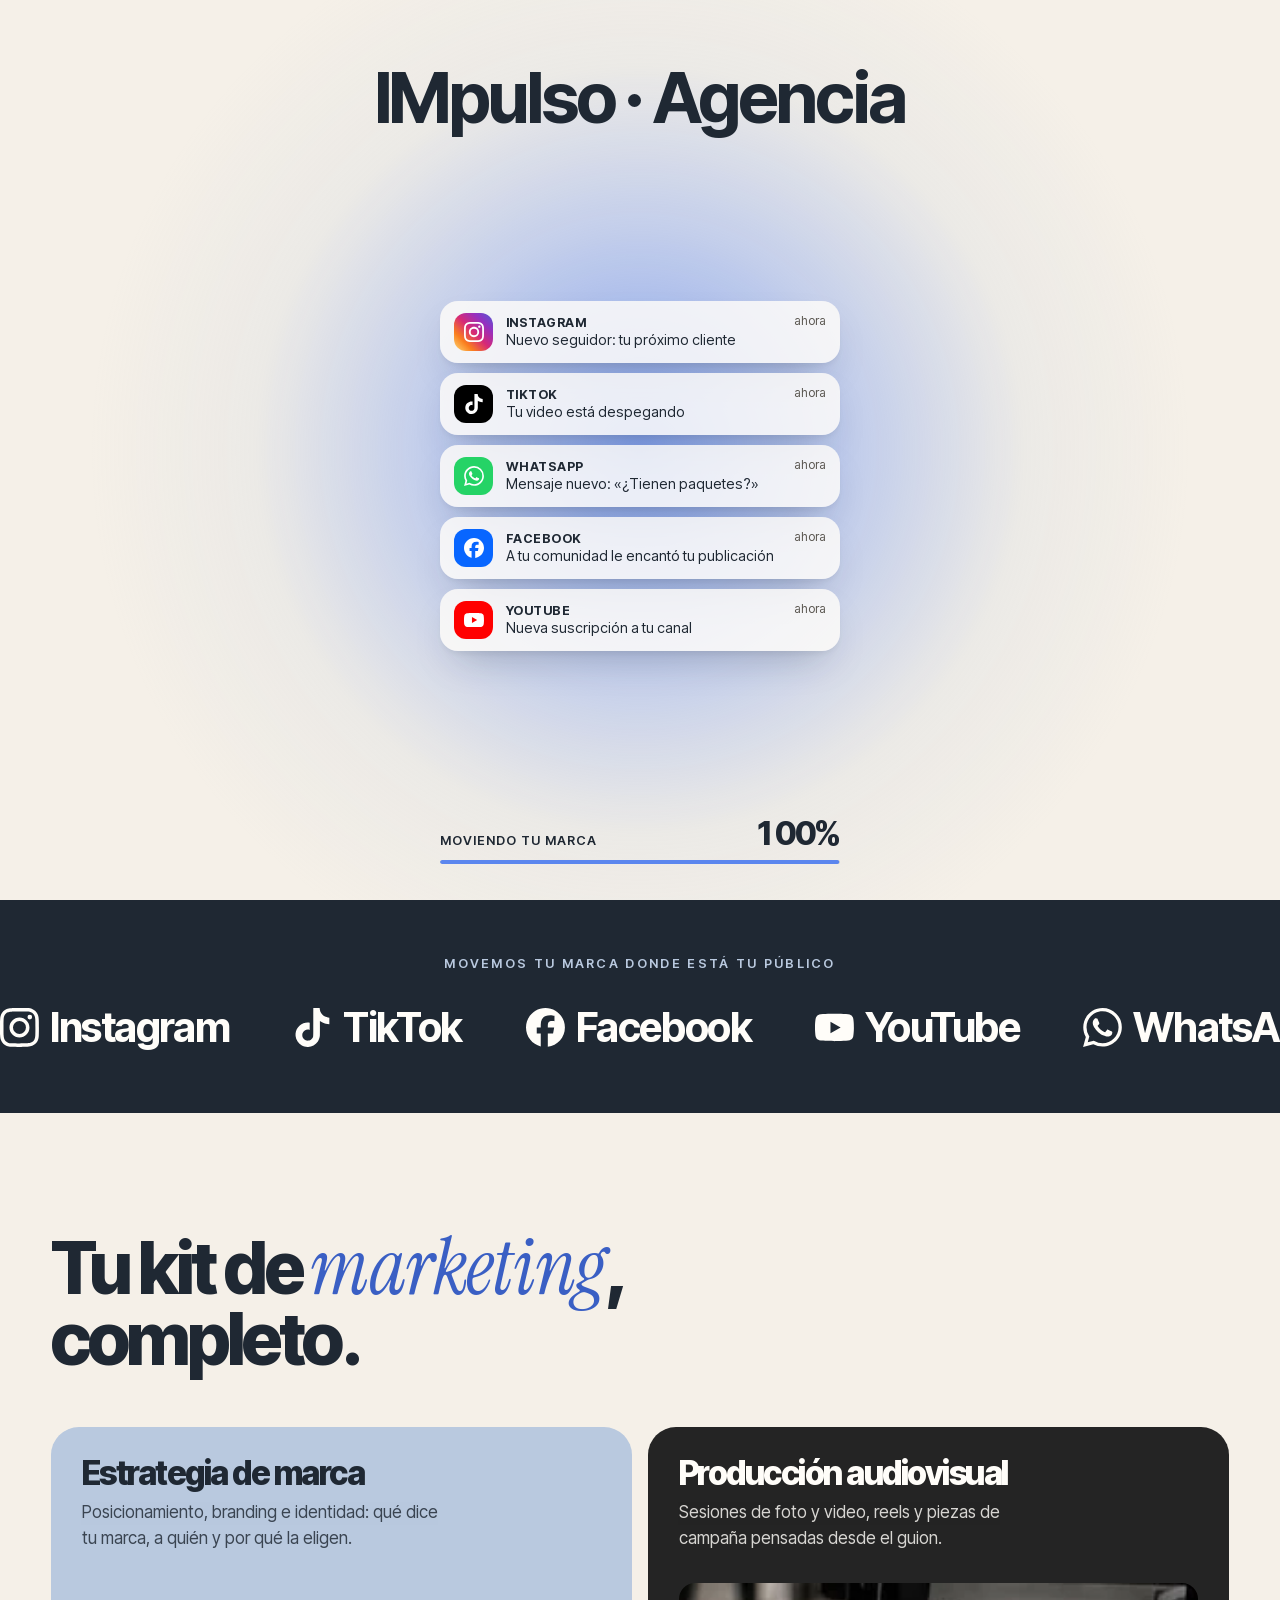
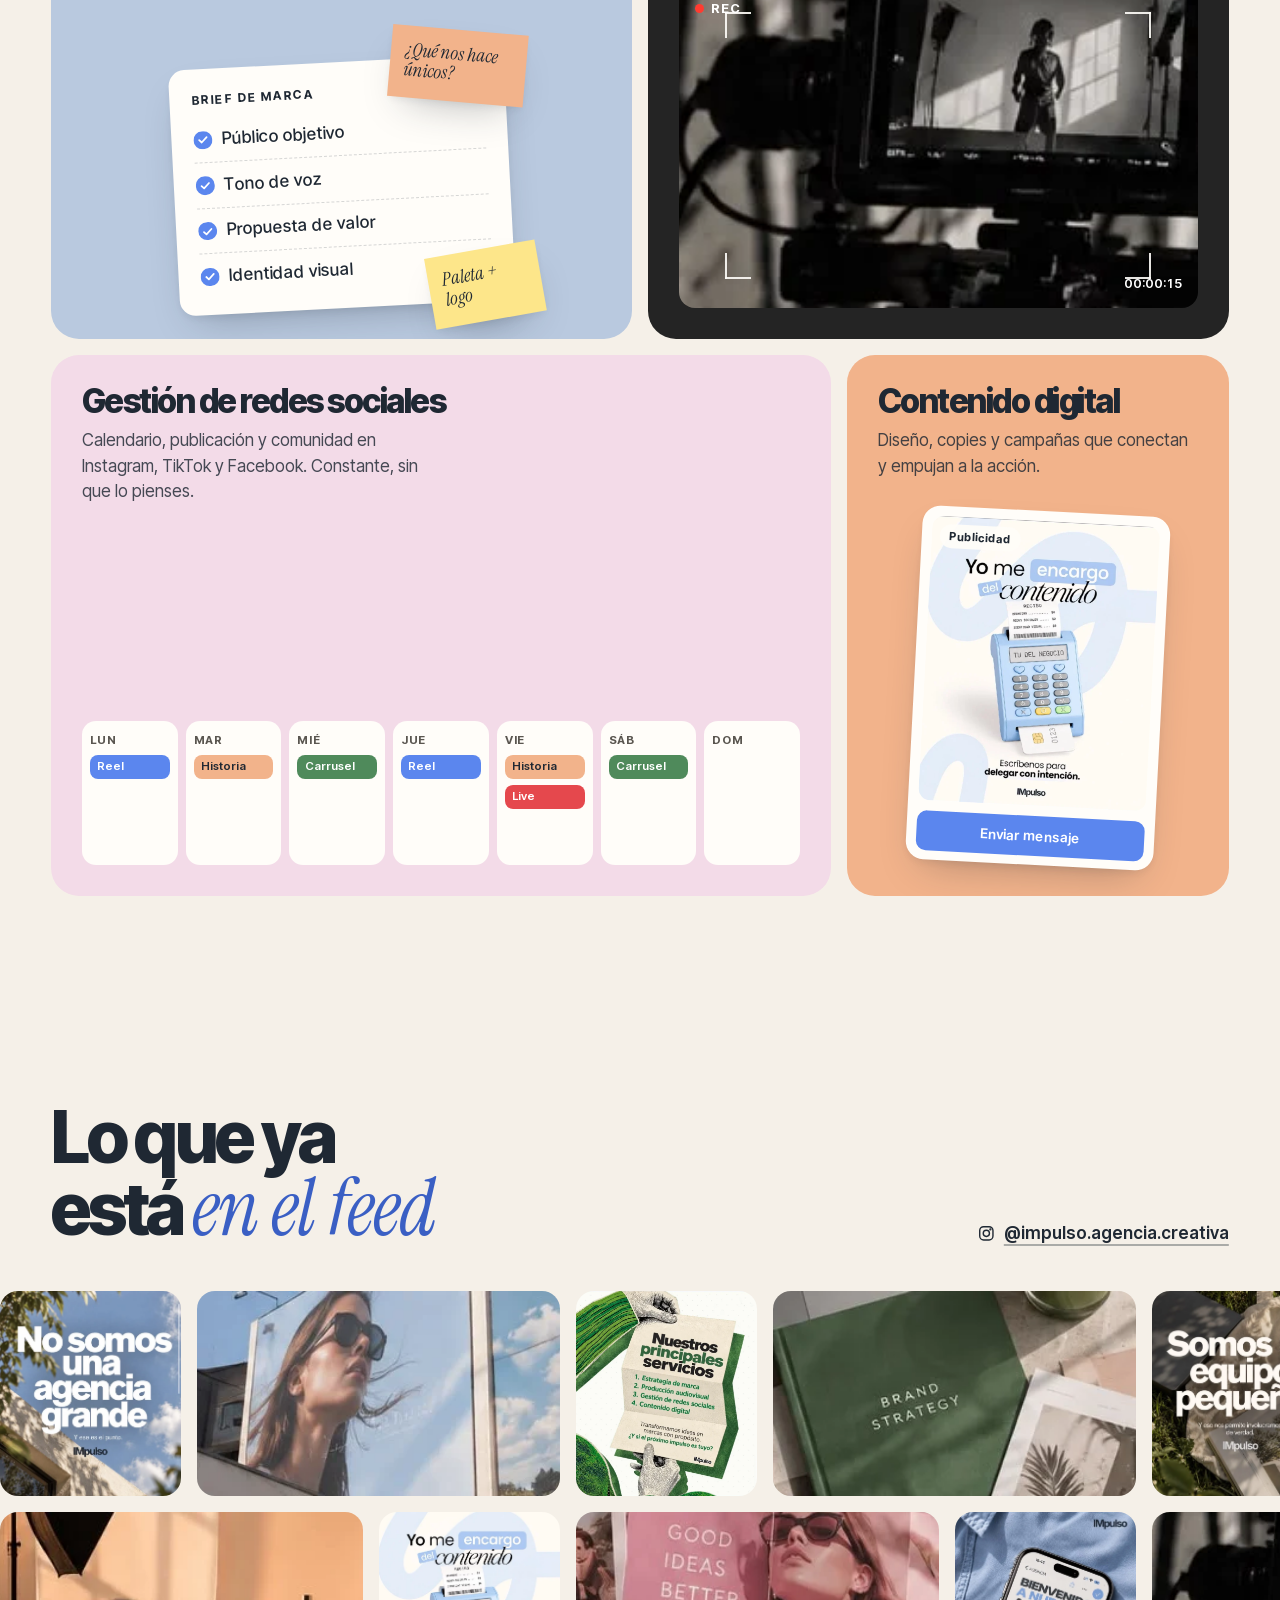
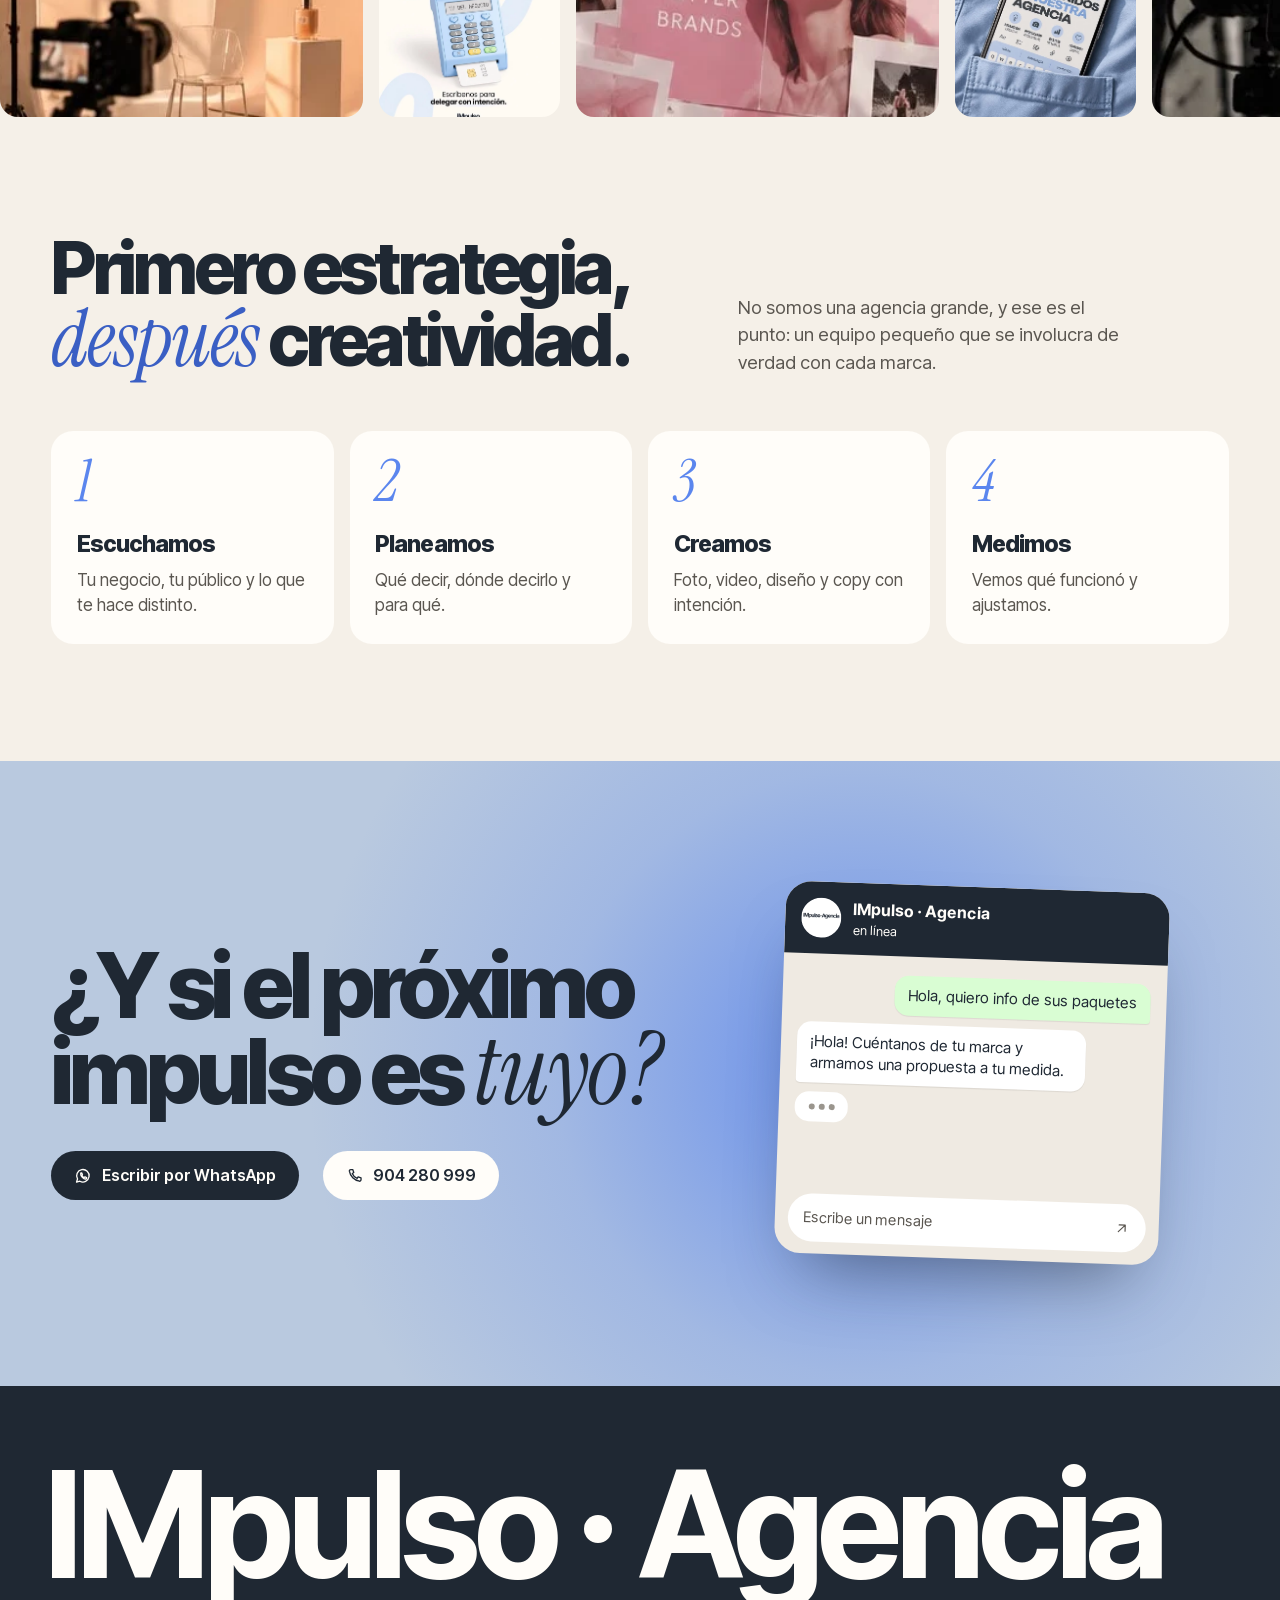
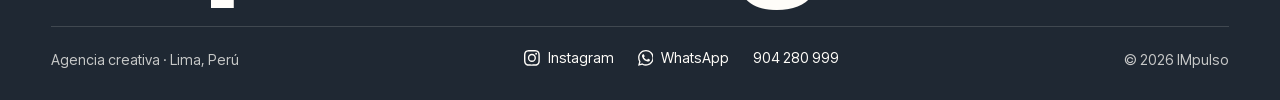
==== index.html @ 96b351b5 "Publicar sitio IMpulso Agencia" ====
<!DOCTYPE html><html lang="es" class="SWhvQq_variable blaeUG_variable" data-intro="cargando"><head><meta charSet="utf-8"/><meta name="viewport" content="width=device-width, initial-scale=1"/><link rel="preload" href="/_next/static/media/4a0b7dd978568ff2-s.p.3fofz6dws3mg0.woff2" as="font" crossorigin="" type="font/woff2"/><link rel="preload" href="/_next/static/media/d902bc2bfdd0a4cb-s.p.1g73gv09-xcb6.woff2" as="font" crossorigin="" type="font/woff2"/><link rel="preload" href="/_next/static/media/e63b65bb308a9351-s.p.3j3877k49yy0l.woff2" as="font" crossorigin="" type="font/woff2"/><link rel="preload" href="/img/mood-estudio.webp" as="image"/><link rel="preload" href="/img/avatar.webp" as="image"/><link rel="preload" href="/img/post-no-somos.webp" as="image"/><link rel="preload" href="/img/post-encargo.webp" as="image"/><link rel="preload" href="/img/post-servicios.webp" as="image"/><link rel="preload" href="/img/post-bienvenidos.webp" as="image"/><link rel="preload" href="/img/post-equipo.webp" as="image"/><link rel="preload" href="/img/post-proposito.webp" as="image"/><link rel="preload" href="/img/mood-billboard.webp" as="image"/><link rel="preload" href="/img/mood-libro.webp" as="image"/><link rel="stylesheet" href="/_next/static/chunks/1hbmktf5g_2_p.css" data-precedence="next"/><link rel="preload" as="script" fetchPriority="low" href="/_next/static/chunks/3cfn99dbrcvvp.js"/><script src="/_next/static/chunks/24oq267qibdq3.js" async=""></script><script src="/_next/static/chunks/3wbm-994r45kr.js" async=""></script><script src="/_next/static/chunks/turbopack-3-ry682tkyiqk.js" async=""></script><script src="/_next/static/chunks/0umf92h1sb77c.js" async=""></script><script src="/_next/static/chunks/0rmbajwgcz3ws.js" async=""></script><link rel="preload" href="/img/mood-camara.webp" as="image"/><link rel="preload" href="/img/mood-direccion.webp" as="image"/><link rel="preload" href="/img/mood-collage.webp" as="image"/><meta name="next-size-adjust" content=""/><meta name="theme-color" content="#f5f0e8"/><title>IMpulso · Agencia creativa en Lima</title><meta name="description" content="Transformamos ideas en marcas con propósito. Estrategia de marca, producción audiovisual, gestión de redes sociales y contenido digital en Lima, Perú."/><meta property="og:title" content="IMpulso · Agencia creativa"/><meta property="og:description" content="Ideas que mueven marcas. ¿Y si el próximo impulso es tuyo?"/><meta property="og:locale" content="es_PE"/><meta property="og:image" content="https://impulsoagencia.pe/opengraph.jpg"/><meta property="og:type" content="website"/><meta name="twitter:card" content="summary_large_image"/><meta name="twitter:title" content="IMpulso · Agencia creativa"/><meta name="twitter:description" content="Ideas que mueven marcas. ¿Y si el próximo impulso es tuyo?"/><meta name="twitter:image" content="https://impulsoagencia.pe/opengraph.jpg"/><link rel="icon" href="/icon.svg?icon.154te3hny59r0.svg" sizes="any" type="image/svg+xml"/><script src="/_next/static/chunks/0cz1d0mv5g_q7.js" noModule=""></script></head><body><div hidden=""><!--$--><!--/$--></div><noscript><style>html body{overflow:auto!important}.cargador{display:none!important}.entra,.revela,.pieza,.escena__luz,.metricas__barras i,.chat .chat__burbuja,.chat .chat__escribiendo{opacity:1!important;transform:none!important;scale:none!important}</style></noscript><div class="cargador" data-fase="cargando" role="status" aria-label="Cargando IMpulso"><span class="cargador__luz" aria-hidden="true"></span><p class="cargador__marca" aria-hidden="true"><span class="logo">IMpulso<span class="logo__punto" aria-hidden="true"></span>Agencia</span></p><ul class="cargador__avisos" aria-hidden="true"><li style="--i:0"><span class="cargador__icono"><svg viewBox="0 0 24 24" aria-hidden="true"><path d="M7.0301.084c-1.2768.0602-2.1487.264-2.911.5634-.7888.3075-1.4575.72-2.1228 1.3877-.6652.6677-1.075 1.3368-1.3802 2.127-.2954.7638-.4956 1.6365-.552 2.914-.0564 1.2775-.0689 1.6882-.0626 4.947.0062 3.2586.0206 3.6671.0825 4.9473.061 1.2765.264 2.1482.5635 2.9107.308.7889.72 1.4573 1.388 2.1228.6679.6655 1.3365 1.0743 2.1285 1.38.7632.295 1.6361.4961 2.9134.552 1.2773.056 1.6884.069 4.9462.0627 3.2578-.0062 3.668-.0207 4.9478-.0814 1.28-.0607 2.147-.2652 2.9098-.5633.7889-.3086 1.4578-.72 2.1228-1.3881.665-.6682 1.0745-1.3378 1.3795-2.1284.2957-.7632.4966-1.636.552-2.9124.056-1.2809.0692-1.6898.063-4.948-.0063-3.2583-.021-3.6668-.0817-4.9465-.0607-1.2797-.264-2.1487-.5633-2.9117-.3084-.7889-.72-1.4568-1.3876-2.1228C21.2982 1.33 20.628.9208 19.8378.6165 19.074.321 18.2017.1197 16.9244.0645 15.6471.0093 15.236-.005 11.977.0014 8.718.0076 8.31.0215 7.0301.0839m.1402 21.6932c-1.17-.0509-1.8053-.2453-2.2287-.408-.5606-.216-.96-.4771-1.3819-.895-.422-.4178-.6811-.8186-.9-1.378-.1644-.4234-.3624-1.058-.4171-2.228-.0595-1.2645-.072-1.6442-.079-4.848-.007-3.2037.0053-3.583.0607-4.848.05-1.169.2456-1.805.408-2.2282.216-.5613.4762-.96.895-1.3816.4188-.4217.8184-.6814 1.3783-.9003.423-.1651 1.0575-.3614 2.227-.4171 1.2655-.06 1.6447-.072 4.848-.079 3.2033-.007 3.5835.005 4.8495.0608 1.169.0508 1.8053.2445 2.228.408.5608.216.96.4754 1.3816.895.4217.4194.6816.8176.9005 1.3787.1653.4217.3617 1.056.4169 2.2263.0602 1.2655.0739 1.645.0796 4.848.0058 3.203-.0055 3.5834-.061 4.848-.051 1.17-.245 1.8055-.408 2.2294-.216.5604-.4763.96-.8954 1.3814-.419.4215-.8181.6811-1.3783.9-.4224.1649-1.0577.3617-2.2262.4174-1.2656.0595-1.6448.072-4.8493.079-3.2045.007-3.5825-.006-4.848-.0608M16.953 5.5864A1.44 1.44 0 1 0 18.39 4.144a1.44 1.44 0 0 0-1.437 1.4424M5.8385 12.012c.0067 3.4032 2.7706 6.1557 6.173 6.1493 3.4026-.0065 6.157-2.7701 6.1506-6.1733-.0065-3.4032-2.771-6.1565-6.174-6.1498-3.403.0067-6.156 2.771-6.1496 6.1738M8 12.0077a4 4 0 1 1 4.008 3.9921A3.9996 3.9996 0 0 1 8 12.0077" fill="#fff"></path></svg></span><span><strong>Instagram</strong>Nuevo seguidor: tu próximo cliente</span><time>ahora</time></li><li style="--i:1"><span class="cargador__icono"><svg viewBox="0 0 24 24" aria-hidden="true"><path d="M12.525.02c1.31-.02 2.61-.01 3.91-.02.08 1.53.63 3.09 1.75 4.17 1.12 1.11 2.7 1.62 4.24 1.79v4.03c-1.44-.05-2.89-.35-4.2-.97-.57-.26-1.1-.59-1.62-.93-.01 2.92.01 5.84-.02 8.75-.08 1.4-.54 2.79-1.35 3.94-1.31 1.92-3.58 3.17-5.91 3.21-1.43.08-2.86-.31-4.08-1.03-2.02-1.19-3.44-3.37-3.65-5.71-.02-.5-.03-1-.01-1.49.18-1.9 1.12-3.72 2.58-4.96 1.66-1.44 3.98-2.13 6.15-1.72.02 1.48-.04 2.96-.04 4.44-.99-.32-2.15-.23-3.02.37-.63.41-1.11 1.04-1.36 1.75-.21.51-.15 1.07-.14 1.61.24 1.64 1.82 3.02 3.5 2.87 1.12-.01 2.19-.66 2.77-1.61.19-.33.4-.67.41-1.06.1-1.79.06-3.57.07-5.36.01-4.03-.01-8.05.02-12.07z" fill="#fff"></path></svg></span><span><strong>TikTok</strong>Tu video está despegando</span><time>ahora</time></li><li style="--i:2"><span class="cargador__icono"><svg viewBox="0 0 24 24" aria-hidden="true"><path d="M17.472 14.382c-.297-.149-1.758-.867-2.03-.967-.273-.099-.471-.148-.67.15-.197.297-.767.966-.94 1.164-.173.199-.347.223-.644.075-.297-.15-1.255-.463-2.39-1.475-.883-.788-1.48-1.761-1.653-2.059-.173-.297-.018-.458.13-.606.134-.133.298-.347.446-.52.149-.174.198-.298.298-.497.099-.198.05-.371-.025-.52-.075-.149-.669-1.612-.916-2.207-.242-.579-.487-.5-.669-.51-.173-.008-.371-.01-.57-.01-.198 0-.52.074-.792.372-.272.297-1.04 1.016-1.04 2.479 0 1.462 1.065 2.875 1.213 3.074.149.198 2.096 3.2 5.077 4.487.709.306 1.262.489 1.694.625.712.227 1.36.195 1.871.118.571-.085 1.758-.719 2.006-1.413.248-.694.248-1.289.173-1.413-.074-.124-.272-.198-.57-.347m-5.421 7.403h-.004a9.87 9.87 0 01-5.031-1.378l-.361-.214-3.741.982.998-3.648-.235-.374a9.86 9.86 0 01-1.51-5.26c.001-5.45 4.436-9.884 9.888-9.884 2.64 0 5.122 1.03 6.988 2.898a9.825 9.825 0 012.893 6.994c-.003 5.45-4.437 9.884-9.885 9.884m8.413-18.297A11.815 11.815 0 0012.05 0C5.495 0 .16 5.335.157 11.892c0 2.096.547 4.142 1.588 5.945L.057 24l6.305-1.654a11.882 11.882 0 005.683 1.448h.005c6.554 0 11.89-5.335 11.893-11.893a11.821 11.821 0 00-3.48-8.413Z" fill="#fff"></path></svg></span><span><strong>WhatsApp</strong>Mensaje nuevo: «¿Tienen paquetes?»</span><time>ahora</time></li><li style="--i:3"><span class="cargador__icono"><svg viewBox="0 0 24 24" aria-hidden="true"><path d="M9.101 23.691v-7.98H6.627v-3.667h2.474v-1.58c0-4.085 1.848-5.978 5.858-5.978.401 0 .955.042 1.468.103a8.68 8.68 0 0 1 1.141.195v3.325a8.623 8.623 0 0 0-.653-.036 26.805 26.805 0 0 0-.733-.009c-.707 0-1.259.096-1.675.309a1.686 1.686 0 0 0-.679.622c-.258.42-.374.995-.374 1.752v1.297h3.919l-.386 2.103-.287 1.564h-3.246v8.245C19.396 23.238 24 18.179 24 12.044c0-6.627-5.373-12-12-12s-12 5.373-12 12c0 5.628 3.874 10.35 9.101 11.647Z" fill="#fff"></path></svg></span><span><strong>Facebook</strong>A tu comunidad le encantó tu publicación</span><time>ahora</time></li><li style="--i:4"><span class="cargador__icono"><svg viewBox="0 0 24 24" aria-hidden="true"><path d="M23.498 6.186a3.016 3.016 0 0 0-2.122-2.136C19.505 3.545 12 3.545 12 3.545s-7.505 0-9.377.505A3.017 3.017 0 0 0 .502 6.186C0 8.07 0 12 0 12s0 3.93.502 5.814a3.016 3.016 0 0 0 2.122 2.136c1.871.505 9.376.505 9.376.505s7.505 0 9.377-.505a3.015 3.015 0 0 0 2.122-2.136C24 15.93 24 12 24 12s0-3.93-.502-5.814zM9.545 15.568V8.432L15.818 12l-6.273 3.568z" fill="#fff"></path></svg></span><span><strong>YouTube</strong>Nueva suscripción a tu canal</span><time>ahora</time></li></ul><div class="cargador__pie" aria-hidden="true"><span>Moviendo tu marca</span><span class="cargador__numero"><span>0</span>%</span><span class="cargador__barra"><span></span></span></div></div><header class="nav"><a href="#inicio" class="nav__marca" aria-label="IMpulso Agencia, ir al inicio"><span class="logo">IMpulso<span class="logo__punto" aria-hidden="true"></span>Agencia</span></a><nav aria-label="Secciones"><a href="#servicios">Servicios</a><a href="#trabajo">Trabajo</a><a href="#proceso">Proceso</a></nav><a href="https://wa.me/message/RGYCXITP77EBE1" class="boton boton--chico" target="_blank" rel="noopener noreferrer"><svg class="icono" viewBox="0 0 24 24" fill="none" stroke="currentColor" stroke-width="1.8" stroke-linecap="round" stroke-linejoin="round" aria-hidden="true"><path d="M3.5 20.5l1.3-4.2A8.5 8.5 0 1 1 8 19.4z"></path><path d="M9 8.6c.2-.5.5-.6.8-.6h.5c.2 0 .4.1.5.4l.7 1.6c.1.2 0 .5-.1.7l-.5.6c-.1.1-.1.3 0 .5.6 1.1 1.4 1.9 2.5 2.5.2.1.4.1.5 0l.6-.6c.2-.2.4-.2.7-.1l1.6.7c.3.1.4.3.4.5v.5c0 .3-.1.6-.6.8-.6.3-1.6.5-3-.2a9 9 0 0 1-3.9-3.9c-.7-1.4-.5-2.4-.2-3z"></path></svg>Cotizar</a></header><main><section class="hero" id="inicio"><div class="hero__texto"><h1 class="hero__titulo"><span class="linea"><span class="entra" style="--d:0">Ideas que</span></span><span class="linea"><span class="entra" style="--d:1"><span class="pastilla">mueven</span></span></span><span class="linea"><span class="entra serif" style="--d:2">marcas.</span></span></h1><p class="hero__bajada entra" style="--d:3">Somos una agencia creativa en Lima. Estrategia, branding, contenido y producción para marcas que tienen algo que decir.</p><div class="acciones entra" style="--d:4"><a href="https://wa.me/message/RGYCXITP77EBE1" class="boton" target="_blank" rel="noopener noreferrer">¿Y si el próximo impulso es tuyo?<svg class="icono" viewBox="0 0 24 24" fill="none" stroke="currentColor" stroke-width="1.8" stroke-linecap="round" stroke-linejoin="round" aria-hidden="true"><path d="M5 12h14M13 6l6 6-6 6"></path></svg></a><a href="#servicios" class="enlace">Ver servicios</a></div></div><div class="escena" aria-hidden="true"><span class="escena__luz"></span><div class="pieza visor" data-prof="0.6" style="--d:1"><div class="visor__foto"><img src="/img/mood-estudio.webp" alt=""/></div><span class="visor__rec">REC</span><span class="visor__dato">4K · 24fps</span></div><div class="pieza telefono" data-prof="0.25" style="--d:0"><div class="telefono__pantalla"><div class="ig__barra"><span>impulso.agencia.creativa</span></div><div class="ig__perfil"><img class="ig__avatar" src="/img/avatar.webp" alt=""/><span class="ig__bio"><strong>IMpulso · Agencia</strong>Ideas que mueven marcas</span></div><span class="ig__boton">Seguir</span><div class="ig__grid"><img src="/img/post-no-somos.webp" alt=""/><img src="/img/post-encargo.webp" alt=""/><img src="/img/post-servicios.webp" alt=""/><img src="/img/post-bienvenidos.webp" alt=""/><img src="/img/post-equipo.webp" alt=""/><img src="/img/post-proposito.webp" alt=""/><img src="/img/mood-billboard.webp" alt=""/><img src="/img/mood-libro.webp" alt=""/><img src="/img/mood-camara.webp" alt=""/><img src="/img/mood-direccion.webp" alt=""/><img src="/img/mood-estudio.webp" alt=""/><img src="/img/mood-collage.webp" alt=""/></div></div></div><div class="pieza aviso aviso--a" data-prof="1" style="--d:3"><span class="aviso__icono aviso__icono--ig"><svg viewBox="0 0 24 24" aria-hidden="true"><path d="M7.0301.084c-1.2768.0602-2.1487.264-2.911.5634-.7888.3075-1.4575.72-2.1228 1.3877-.6652.6677-1.075 1.3368-1.3802 2.127-.2954.7638-.4956 1.6365-.552 2.914-.0564 1.2775-.0689 1.6882-.0626 4.947.0062 3.2586.0206 3.6671.0825 4.9473.061 1.2765.264 2.1482.5635 2.9107.308.7889.72 1.4573 1.388 2.1228.6679.6655 1.3365 1.0743 2.1285 1.38.7632.295 1.6361.4961 2.9134.552 1.2773.056 1.6884.069 4.9462.0627 3.2578-.0062 3.668-.0207 4.9478-.0814 1.28-.0607 2.147-.2652 2.9098-.5633.7889-.3086 1.4578-.72 2.1228-1.3881.665-.6682 1.0745-1.3378 1.3795-2.1284.2957-.7632.4966-1.636.552-2.9124.056-1.2809.0692-1.6898.063-4.948-.0063-3.2583-.021-3.6668-.0817-4.9465-.0607-1.2797-.264-2.1487-.5633-2.9117-.3084-.7889-.72-1.4568-1.3876-2.1228C21.2982 1.33 20.628.9208 19.8378.6165 19.074.321 18.2017.1197 16.9244.0645 15.6471.0093 15.236-.005 11.977.0014 8.718.0076 8.31.0215 7.0301.0839m.1402 21.6932c-1.17-.0509-1.8053-.2453-2.2287-.408-.5606-.216-.96-.4771-1.3819-.895-.422-.4178-.6811-.8186-.9-1.378-.1644-.4234-.3624-1.058-.4171-2.228-.0595-1.2645-.072-1.6442-.079-4.848-.007-3.2037.0053-3.583.0607-4.848.05-1.169.2456-1.805.408-2.2282.216-.5613.4762-.96.895-1.3816.4188-.4217.8184-.6814 1.3783-.9003.423-.1651 1.0575-.3614 2.227-.4171 1.2655-.06 1.6447-.072 4.848-.079 3.2033-.007 3.5835.005 4.8495.0608 1.169.0508 1.8053.2445 2.228.408.5608.216.96.4754 1.3816.895.4217.4194.6816.8176.9005 1.3787.1653.4217.3617 1.056.4169 2.2263.0602 1.2655.0739 1.645.0796 4.848.0058 3.203-.0055 3.5834-.061 4.848-.051 1.17-.245 1.8055-.408 2.2294-.216.5604-.4763.96-.8954 1.3814-.419.4215-.8181.6811-1.3783.9-.4224.1649-1.0577.3617-2.2262.4174-1.2656.0595-1.6448.072-4.8493.079-3.2045.007-3.5825-.006-4.848-.0608M16.953 5.5864A1.44 1.44 0 1 0 18.39 4.144a1.44 1.44 0 0 0-1.437 1.4424M5.8385 12.012c.0067 3.4032 2.7706 6.1557 6.173 6.1493 3.4026-.0065 6.157-2.7701 6.1506-6.1733-.0065-3.4032-2.771-6.1565-6.174-6.1498-3.403.0067-6.156 2.771-6.1496 6.1738M8 12.0077a4 4 0 1 1 4.008 3.9921A3.9996 3.9996 0 0 1 8 12.0077" fill="#fff"></path></svg></span><span><strong>Nuevo seguidor</strong>tu próximo cliente</span></div><div class="pieza aviso aviso--b" data-prof="0.9" style="--d:5"><span class="aviso__icono aviso__icono--wa"><svg viewBox="0 0 24 24" aria-hidden="true"><path d="M17.472 14.382c-.297-.149-1.758-.867-2.03-.967-.273-.099-.471-.148-.67.15-.197.297-.767.966-.94 1.164-.173.199-.347.223-.644.075-.297-.15-1.255-.463-2.39-1.475-.883-.788-1.48-1.761-1.653-2.059-.173-.297-.018-.458.13-.606.134-.133.298-.347.446-.52.149-.174.198-.298.298-.497.099-.198.05-.371-.025-.52-.075-.149-.669-1.612-.916-2.207-.242-.579-.487-.5-.669-.51-.173-.008-.371-.01-.57-.01-.198 0-.52.074-.792.372-.272.297-1.04 1.016-1.04 2.479 0 1.462 1.065 2.875 1.213 3.074.149.198 2.096 3.2 5.077 4.487.709.306 1.262.489 1.694.625.712.227 1.36.195 1.871.118.571-.085 1.758-.719 2.006-1.413.248-.694.248-1.289.173-1.413-.074-.124-.272-.198-.57-.347m-5.421 7.403h-.004a9.87 9.87 0 01-5.031-1.378l-.361-.214-3.741.982.998-3.648-.235-.374a9.86 9.86 0 01-1.51-5.26c.001-5.45 4.436-9.884 9.888-9.884 2.64 0 5.122 1.03 6.988 2.898a9.825 9.825 0 012.893 6.994c-.003 5.45-4.437 9.884-9.885 9.884m8.413-18.297A11.815 11.815 0 0012.05 0C5.495 0 .16 5.335.157 11.892c0 2.096.547 4.142 1.588 5.945L.057 24l6.305-1.654a11.882 11.882 0 005.683 1.448h.005c6.554 0 11.89-5.335 11.893-11.893a11.821 11.821 0 00-3.48-8.413Z" fill="#fff"></path></svg></span><span><strong>Mensaje nuevo</strong>«¿Tienen paquetes?»</span></div><div class="pieza megafono" data-prof="1.2" style="--d:4"><svg viewBox="0 0 160 120" aria-hidden="true"><g class="megafono__ondas" fill="none" stroke="var(--azul)" stroke-width="6" stroke-linecap="round"><path d="M122 38c8 6 12 14 12 22s-4 16-12 22"></path><path d="M136 24c13 10 20 23 20 36s-7 26-20 36"></path></g><path d="M46 70l10 34a7 7 0 0 0 9 5l8-3a7 7 0 0 0 4-9l-9-27z" fill="var(--tinta)"></path><path d="M30 42 96 12v96L30 78z" fill="var(--durazno)"></path><path d="M30 42 96 12v18L30 52z" fill="#fff" opacity=".35"></path><ellipse cx="96" cy="60" rx="12" ry="48" fill="#e59a6c"></ellipse><ellipse cx="96" cy="60" rx="6" ry="34" fill="var(--tinta)" opacity=".85"></ellipse><rect x="8" y="40" width="28" height="40" rx="9" fill="var(--tinta)"></rect><rect x="14" y="48" width="6" height="24" rx="3" fill="var(--cielo)"></rect></svg></div><div class="pieza metricas" data-prof="0.7" style="--d:6"><span class="metricas__titulo">Alcance</span><span class="metricas__barras"><i style="--h:32%;--i:0"></i><i style="--h:45%;--i:1"></i><i style="--h:38%;--i:2"></i><i style="--h:58%;--i:3"></i><i style="--h:70%;--i:4"></i><i style="--h:64%;--i:5"></i><i style="--h:92%;--i:6"></i></span><span class="metricas__pie">Lun — Dom</span></div><figure class="pieza polaroid" data-prof="0.5" style="--d:7"><img src="/img/mood-collage.webp" alt=""/><figcaption>Campaña · moodboard</figcaption></figure><span class="pieza burbuja burbuja--tt" data-prof="1.4" style="--d:8"><svg viewBox="0 0 24 24" aria-hidden="true"><path d="M12.525.02c1.31-.02 2.61-.01 3.91-.02.08 1.53.63 3.09 1.75 4.17 1.12 1.11 2.7 1.62 4.24 1.79v4.03c-1.44-.05-2.89-.35-4.2-.97-.57-.26-1.1-.59-1.62-.93-.01 2.92.01 5.84-.02 8.75-.08 1.4-.54 2.79-1.35 3.94-1.31 1.92-3.58 3.17-5.91 3.21-1.43.08-2.86-.31-4.08-1.03-2.02-1.19-3.44-3.37-3.65-5.71-.02-.5-.03-1-.01-1.49.18-1.9 1.12-3.72 2.58-4.96 1.66-1.44 3.98-2.13 6.15-1.72.02 1.48-.04 2.96-.04 4.44-.99-.32-2.15-.23-3.02.37-.63.41-1.11 1.04-1.36 1.75-.21.51-.15 1.07-.14 1.61.24 1.64 1.82 3.02 3.5 2.87 1.12-.01 2.19-.66 2.77-1.61.19-.33.4-.67.41-1.06.1-1.79.06-3.57.07-5.36.01-4.03-.01-8.05.02-12.07z" fill="#fff"></path></svg></span><span class="pieza burbuja burbuja--yt" data-prof="1.1" style="--d:9"><svg viewBox="0 0 24 24" aria-hidden="true"><path d="M23.498 6.186a3.016 3.016 0 0 0-2.122-2.136C19.505 3.545 12 3.545 12 3.545s-7.505 0-9.377.505A3.017 3.017 0 0 0 .502 6.186C0 8.07 0 12 0 12s0 3.93.502 5.814a3.016 3.016 0 0 0 2.122 2.136c1.871.505 9.376.505 9.376.505s7.505 0 9.377-.505a3.015 3.015 0 0 0 2.122-2.136C24 15.93 24 12 24 12s0-3.93-.502-5.814zM9.545 15.568V8.432L15.818 12l-6.273 3.568z" fill="#fff"></path></svg></span><span class="pieza burbuja burbuja--fb" data-prof="0.8" style="--d:10"><svg viewBox="0 0 24 24" aria-hidden="true"><path d="M9.101 23.691v-7.98H6.627v-3.667h2.474v-1.58c0-4.085 1.848-5.978 5.858-5.978.401 0 .955.042 1.468.103a8.68 8.68 0 0 1 1.141.195v3.325a8.623 8.623 0 0 0-.653-.036 26.805 26.805 0 0 0-.733-.009c-.707 0-1.259.096-1.675.309a1.686 1.686 0 0 0-.679.622c-.258.42-.374.995-.374 1.752v1.297h3.919l-.386 2.103-.287 1.564h-3.246v8.245C19.396 23.238 24 18.179 24 12.044c0-6.627-5.373-12-12-12s-12 5.373-12 12c0 5.628 3.874 10.35 9.101 11.647Z" fill="#fff"></path></svg></span><span class="pieza hashtag hashtag--a" data-prof="1.3" style="--d:6">#IdentidadDeMarca</span><span class="pieza hashtag hashtag--b" data-prof="0.9" style="--d:8">#MarketingDigital</span></div></section><section class="redes" aria-label="Redes donde movemos tu marca"><p class="redes__titulo">Movemos tu marca donde está tu público</p><div class="redes__cinta"><div class="redes__pista"><ul><li><svg viewBox="0 0 24 24" aria-hidden="true"><path d="M7.0301.084c-1.2768.0602-2.1487.264-2.911.5634-.7888.3075-1.4575.72-2.1228 1.3877-.6652.6677-1.075 1.3368-1.3802 2.127-.2954.7638-.4956 1.6365-.552 2.914-.0564 1.2775-.0689 1.6882-.0626 4.947.0062 3.2586.0206 3.6671.0825 4.9473.061 1.2765.264 2.1482.5635 2.9107.308.7889.72 1.4573 1.388 2.1228.6679.6655 1.3365 1.0743 2.1285 1.38.7632.295 1.6361.4961 2.9134.552 1.2773.056 1.6884.069 4.9462.0627 3.2578-.0062 3.668-.0207 4.9478-.0814 1.28-.0607 2.147-.2652 2.9098-.5633.7889-.3086 1.4578-.72 2.1228-1.3881.665-.6682 1.0745-1.3378 1.3795-2.1284.2957-.7632.4966-1.636.552-2.9124.056-1.2809.0692-1.6898.063-4.948-.0063-3.2583-.021-3.6668-.0817-4.9465-.0607-1.2797-.264-2.1487-.5633-2.9117-.3084-.7889-.72-1.4568-1.3876-2.1228C21.2982 1.33 20.628.9208 19.8378.6165 19.074.321 18.2017.1197 16.9244.0645 15.6471.0093 15.236-.005 11.977.0014 8.718.0076 8.31.0215 7.0301.0839m.1402 21.6932c-1.17-.0509-1.8053-.2453-2.2287-.408-.5606-.216-.96-.4771-1.3819-.895-.422-.4178-.6811-.8186-.9-1.378-.1644-.4234-.3624-1.058-.4171-2.228-.0595-1.2645-.072-1.6442-.079-4.848-.007-3.2037.0053-3.583.0607-4.848.05-1.169.2456-1.805.408-2.2282.216-.5613.4762-.96.895-1.3816.4188-.4217.8184-.6814 1.3783-.9003.423-.1651 1.0575-.3614 2.227-.4171 1.2655-.06 1.6447-.072 4.848-.079 3.2033-.007 3.5835.005 4.8495.0608 1.169.0508 1.8053.2445 2.228.408.5608.216.96.4754 1.3816.895.4217.4194.6816.8176.9005 1.3787.1653.4217.3617 1.056.4169 2.2263.0602 1.2655.0739 1.645.0796 4.848.0058 3.203-.0055 3.5834-.061 4.848-.051 1.17-.245 1.8055-.408 2.2294-.216.5604-.4763.96-.8954 1.3814-.419.4215-.8181.6811-1.3783.9-.4224.1649-1.0577.3617-2.2262.4174-1.2656.0595-1.6448.072-4.8493.079-3.2045.007-3.5825-.006-4.848-.0608M16.953 5.5864A1.44 1.44 0 1 0 18.39 4.144a1.44 1.44 0 0 0-1.437 1.4424M5.8385 12.012c.0067 3.4032 2.7706 6.1557 6.173 6.1493 3.4026-.0065 6.157-2.7701 6.1506-6.1733-.0065-3.4032-2.771-6.1565-6.174-6.1498-3.403.0067-6.156 2.771-6.1496 6.1738M8 12.0077a4 4 0 1 1 4.008 3.9921A3.9996 3.9996 0 0 1 8 12.0077" fill="currentColor"></path></svg>Instagram</li><li><svg viewBox="0 0 24 24" aria-hidden="true"><path d="M12.525.02c1.31-.02 2.61-.01 3.91-.02.08 1.53.63 3.09 1.75 4.17 1.12 1.11 2.7 1.62 4.24 1.79v4.03c-1.44-.05-2.89-.35-4.2-.97-.57-.26-1.1-.59-1.62-.93-.01 2.92.01 5.84-.02 8.75-.08 1.4-.54 2.79-1.35 3.94-1.31 1.92-3.58 3.17-5.91 3.21-1.43.08-2.86-.31-4.08-1.03-2.02-1.19-3.44-3.37-3.65-5.71-.02-.5-.03-1-.01-1.49.18-1.9 1.12-3.72 2.58-4.96 1.66-1.44 3.98-2.13 6.15-1.72.02 1.48-.04 2.96-.04 4.44-.99-.32-2.15-.23-3.02.37-.63.41-1.11 1.04-1.36 1.75-.21.51-.15 1.07-.14 1.61.24 1.64 1.82 3.02 3.5 2.87 1.12-.01 2.19-.66 2.77-1.61.19-.33.4-.67.41-1.06.1-1.79.06-3.57.07-5.36.01-4.03-.01-8.05.02-12.07z" fill="currentColor"></path></svg>TikTok</li><li><svg viewBox="0 0 24 24" aria-hidden="true"><path d="M9.101 23.691v-7.98H6.627v-3.667h2.474v-1.58c0-4.085 1.848-5.978 5.858-5.978.401 0 .955.042 1.468.103a8.68 8.68 0 0 1 1.141.195v3.325a8.623 8.623 0 0 0-.653-.036 26.805 26.805 0 0 0-.733-.009c-.707 0-1.259.096-1.675.309a1.686 1.686 0 0 0-.679.622c-.258.42-.374.995-.374 1.752v1.297h3.919l-.386 2.103-.287 1.564h-3.246v8.245C19.396 23.238 24 18.179 24 12.044c0-6.627-5.373-12-12-12s-12 5.373-12 12c0 5.628 3.874 10.35 9.101 11.647Z" fill="currentColor"></path></svg>Facebook</li><li><svg viewBox="0 0 24 24" aria-hidden="true"><path d="M23.498 6.186a3.016 3.016 0 0 0-2.122-2.136C19.505 3.545 12 3.545 12 3.545s-7.505 0-9.377.505A3.017 3.017 0 0 0 .502 6.186C0 8.07 0 12 0 12s0 3.93.502 5.814a3.016 3.016 0 0 0 2.122 2.136c1.871.505 9.376.505 9.376.505s7.505 0 9.377-.505a3.015 3.015 0 0 0 2.122-2.136C24 15.93 24 12 24 12s0-3.93-.502-5.814zM9.545 15.568V8.432L15.818 12l-6.273 3.568z" fill="currentColor"></path></svg>YouTube</li><li><svg viewBox="0 0 24 24" aria-hidden="true"><path d="M17.472 14.382c-.297-.149-1.758-.867-2.03-.967-.273-.099-.471-.148-.67.15-.197.297-.767.966-.94 1.164-.173.199-.347.223-.644.075-.297-.15-1.255-.463-2.39-1.475-.883-.788-1.48-1.761-1.653-2.059-.173-.297-.018-.458.13-.606.134-.133.298-.347.446-.52.149-.174.198-.298.298-.497.099-.198.05-.371-.025-.52-.075-.149-.669-1.612-.916-2.207-.242-.579-.487-.5-.669-.51-.173-.008-.371-.01-.57-.01-.198 0-.52.074-.792.372-.272.297-1.04 1.016-1.04 2.479 0 1.462 1.065 2.875 1.213 3.074.149.198 2.096 3.2 5.077 4.487.709.306 1.262.489 1.694.625.712.227 1.36.195 1.871.118.571-.085 1.758-.719 2.006-1.413.248-.694.248-1.289.173-1.413-.074-.124-.272-.198-.57-.347m-5.421 7.403h-.004a9.87 9.87 0 01-5.031-1.378l-.361-.214-3.741.982.998-3.648-.235-.374a9.86 9.86 0 01-1.51-5.26c.001-5.45 4.436-9.884 9.888-9.884 2.64 0 5.122 1.03 6.988 2.898a9.825 9.825 0 012.893 6.994c-.003 5.45-4.437 9.884-9.885 9.884m8.413-18.297A11.815 11.815 0 0012.05 0C5.495 0 .16 5.335.157 11.892c0 2.096.547 4.142 1.588 5.945L.057 24l6.305-1.654a11.882 11.882 0 005.683 1.448h.005c6.554 0 11.89-5.335 11.893-11.893a11.821 11.821 0 00-3.48-8.413Z" fill="currentColor"></path></svg>WhatsApp</li><li><svg viewBox="0 0 24 24" aria-hidden="true"><path d="M12.48 10.92v3.28h7.84c-.24 1.84-.853 3.187-1.787 4.133-1.147 1.147-2.933 2.4-6.053 2.4-4.827 0-8.6-3.893-8.6-8.72s3.773-8.72 8.6-8.72c2.6 0 4.507 1.027 5.907 2.347l2.307-2.307C18.747 1.44 16.133 0 12.48 0 5.867 0 .307 5.387.307 12s5.56 12 12.173 12c3.573 0 6.267-1.173 8.373-3.36 2.16-2.16 2.84-5.213 2.84-7.667 0-.76-.053-1.467-.173-2.053H12.48z" fill="currentColor"></path></svg>Google</li><li><svg viewBox="0 0 24 24" aria-hidden="true"><path d="M12.017 0C5.396 0 .029 5.367.029 11.987c0 5.079 3.158 9.417 7.618 11.162-.105-.949-.199-2.403.041-3.439.219-.937 1.406-5.957 1.406-5.957s-.359-.72-.359-1.781c0-1.663.967-2.911 2.168-2.911 1.024 0 1.518.769 1.518 1.688 0 1.029-.653 2.567-.992 3.992-.285 1.193.6 2.165 1.775 2.165 2.128 0 3.768-2.245 3.768-5.487 0-2.861-2.063-4.869-5.008-4.869-3.41 0-5.409 2.562-5.409 5.199 0 1.033.394 2.143.889 2.741.099.12.112.225.085.345-.09.375-.293 1.199-.334 1.363-.053.225-.172.271-.401.165-1.495-.69-2.433-2.878-2.433-4.646 0-3.776 2.748-7.252 7.92-7.252 4.158 0 7.392 2.967 7.392 6.923 0 4.135-2.607 7.462-6.233 7.462-1.214 0-2.354-.629-2.758-1.379l-.749 2.848c-.269 1.045-1.004 2.352-1.498 3.146 1.123.345 2.306.535 3.55.535 6.607 0 11.985-5.365 11.985-11.987C23.97 5.39 18.592.026 11.985.026L12.017 0z" fill="currentColor"></path></svg>Pinterest</li><li><svg viewBox="0 0 24 24" aria-hidden="true"><path d="M12.186 24h-.007c-3.581-.024-6.334-1.205-8.184-3.509C2.35 18.44 1.5 15.586 1.472 12.01v-.017c.03-3.579.879-6.43 2.525-8.482C5.845 1.205 8.6.024 12.18 0h.014c2.746.02 5.043.725 6.826 2.098 1.677 1.29 2.858 3.13 3.509 5.467l-2.04.569c-1.104-3.96-3.898-5.984-8.304-6.015-2.91.022-5.11.936-6.54 2.717C4.307 6.504 3.616 8.914 3.589 12c.027 3.086.718 5.496 2.057 7.164 1.43 1.783 3.631 2.698 6.54 2.717 2.623-.02 4.358-.631 5.8-2.045 1.647-1.613 1.618-3.593 1.09-4.798-.31-.71-.873-1.3-1.634-1.75-.192 1.352-.622 2.446-1.284 3.272-.886 1.102-2.14 1.704-3.73 1.79-1.202.065-2.361-.218-3.259-.801-1.063-.689-1.685-1.74-1.752-2.964-.065-1.19.408-2.285 1.33-3.082.88-.76 2.119-1.207 3.583-1.291a13.853 13.853 0 0 1 3.02.142c-.126-.742-.375-1.332-.75-1.757-.513-.586-1.308-.883-2.359-.89h-.029c-.844 0-1.992.232-2.721 1.32L7.734 7.847c.98-1.454 2.568-2.256 4.478-2.256h.044c3.194.02 5.097 1.975 5.287 5.388.108.046.216.094.321.142 1.49.7 2.58 1.761 3.154 3.07.797 1.82.871 4.79-1.548 7.158-1.85 1.81-4.094 2.628-7.277 2.65Zm1.003-11.69c-.242 0-.487.007-.739.021-1.836.103-2.98.946-2.916 2.143.067 1.256 1.452 1.839 2.784 1.767 1.224-.065 2.818-.543 3.086-3.71a10.5 10.5 0 0 0-2.215-.221z" fill="currentColor"></path></svg>Threads</li></ul><ul aria-hidden="true"><li><svg viewBox="0 0 24 24" aria-hidden="true"><path d="M7.0301.084c-1.2768.0602-2.1487.264-2.911.5634-.7888.3075-1.4575.72-2.1228 1.3877-.6652.6677-1.075 1.3368-1.3802 2.127-.2954.7638-.4956 1.6365-.552 2.914-.0564 1.2775-.0689 1.6882-.0626 4.947.0062 3.2586.0206 3.6671.0825 4.9473.061 1.2765.264 2.1482.5635 2.9107.308.7889.72 1.4573 1.388 2.1228.6679.6655 1.3365 1.0743 2.1285 1.38.7632.295 1.6361.4961 2.9134.552 1.2773.056 1.6884.069 4.9462.0627 3.2578-.0062 3.668-.0207 4.9478-.0814 1.28-.0607 2.147-.2652 2.9098-.5633.7889-.3086 1.4578-.72 2.1228-1.3881.665-.6682 1.0745-1.3378 1.3795-2.1284.2957-.7632.4966-1.636.552-2.9124.056-1.2809.0692-1.6898.063-4.948-.0063-3.2583-.021-3.6668-.0817-4.9465-.0607-1.2797-.264-2.1487-.5633-2.9117-.3084-.7889-.72-1.4568-1.3876-2.1228C21.2982 1.33 20.628.9208 19.8378.6165 19.074.321 18.2017.1197 16.9244.0645 15.6471.0093 15.236-.005 11.977.0014 8.718.0076 8.31.0215 7.0301.0839m.1402 21.6932c-1.17-.0509-1.8053-.2453-2.2287-.408-.5606-.216-.96-.4771-1.3819-.895-.422-.4178-.6811-.8186-.9-1.378-.1644-.4234-.3624-1.058-.4171-2.228-.0595-1.2645-.072-1.6442-.079-4.848-.007-3.2037.0053-3.583.0607-4.848.05-1.169.2456-1.805.408-2.2282.216-.5613.4762-.96.895-1.3816.4188-.4217.8184-.6814 1.3783-.9003.423-.1651 1.0575-.3614 2.227-.4171 1.2655-.06 1.6447-.072 4.848-.079 3.2033-.007 3.5835.005 4.8495.0608 1.169.0508 1.8053.2445 2.228.408.5608.216.96.4754 1.3816.895.4217.4194.6816.8176.9005 1.3787.1653.4217.3617 1.056.4169 2.2263.0602 1.2655.0739 1.645.0796 4.848.0058 3.203-.0055 3.5834-.061 4.848-.051 1.17-.245 1.8055-.408 2.2294-.216.5604-.4763.96-.8954 1.3814-.419.4215-.8181.6811-1.3783.9-.4224.1649-1.0577.3617-2.2262.4174-1.2656.0595-1.6448.072-4.8493.079-3.2045.007-3.5825-.006-4.848-.0608M16.953 5.5864A1.44 1.44 0 1 0 18.39 4.144a1.44 1.44 0 0 0-1.437 1.4424M5.8385 12.012c.0067 3.4032 2.7706 6.1557 6.173 6.1493 3.4026-.0065 6.157-2.7701 6.1506-6.1733-.0065-3.4032-2.771-6.1565-6.174-6.1498-3.403.0067-6.156 2.771-6.1496 6.1738M8 12.0077a4 4 0 1 1 4.008 3.9921A3.9996 3.9996 0 0 1 8 12.0077" fill="currentColor"></path></svg>Instagram</li><li><svg viewBox="0 0 24 24" aria-hidden="true"><path d="M12.525.02c1.31-.02 2.61-.01 3.91-.02.08 1.53.63 3.09 1.75 4.17 1.12 1.11 2.7 1.62 4.24 1.79v4.03c-1.44-.05-2.89-.35-4.2-.97-.57-.26-1.1-.59-1.62-.93-.01 2.92.01 5.84-.02 8.75-.08 1.4-.54 2.79-1.35 3.94-1.31 1.92-3.58 3.17-5.91 3.21-1.43.08-2.86-.31-4.08-1.03-2.02-1.19-3.44-3.37-3.65-5.71-.02-.5-.03-1-.01-1.49.18-1.9 1.12-3.72 2.58-4.96 1.66-1.44 3.98-2.13 6.15-1.72.02 1.48-.04 2.96-.04 4.44-.99-.32-2.15-.23-3.02.37-.63.41-1.11 1.04-1.36 1.75-.21.51-.15 1.07-.14 1.61.24 1.64 1.82 3.02 3.5 2.87 1.12-.01 2.19-.66 2.77-1.61.19-.33.4-.67.41-1.06.1-1.79.06-3.57.07-5.36.01-4.03-.01-8.05.02-12.07z" fill="currentColor"></path></svg>TikTok</li><li><svg viewBox="0 0 24 24" aria-hidden="true"><path d="M9.101 23.691v-7.98H6.627v-3.667h2.474v-1.58c0-4.085 1.848-5.978 5.858-5.978.401 0 .955.042 1.468.103a8.68 8.68 0 0 1 1.141.195v3.325a8.623 8.623 0 0 0-.653-.036 26.805 26.805 0 0 0-.733-.009c-.707 0-1.259.096-1.675.309a1.686 1.686 0 0 0-.679.622c-.258.42-.374.995-.374 1.752v1.297h3.919l-.386 2.103-.287 1.564h-3.246v8.245C19.396 23.238 24 18.179 24 12.044c0-6.627-5.373-12-12-12s-12 5.373-12 12c0 5.628 3.874 10.35 9.101 11.647Z" fill="currentColor"></path></svg>Facebook</li><li><svg viewBox="0 0 24 24" aria-hidden="true"><path d="M23.498 6.186a3.016 3.016 0 0 0-2.122-2.136C19.505 3.545 12 3.545 12 3.545s-7.505 0-9.377.505A3.017 3.017 0 0 0 .502 6.186C0 8.07 0 12 0 12s0 3.93.502 5.814a3.016 3.016 0 0 0 2.122 2.136c1.871.505 9.376.505 9.376.505s7.505 0 9.377-.505a3.015 3.015 0 0 0 2.122-2.136C24 15.93 24 12 24 12s0-3.93-.502-5.814zM9.545 15.568V8.432L15.818 12l-6.273 3.568z" fill="currentColor"></path></svg>YouTube</li><li><svg viewBox="0 0 24 24" aria-hidden="true"><path d="M17.472 14.382c-.297-.149-1.758-.867-2.03-.967-.273-.099-.471-.148-.67.15-.197.297-.767.966-.94 1.164-.173.199-.347.223-.644.075-.297-.15-1.255-.463-2.39-1.475-.883-.788-1.48-1.761-1.653-2.059-.173-.297-.018-.458.13-.606.134-.133.298-.347.446-.52.149-.174.198-.298.298-.497.099-.198.05-.371-.025-.52-.075-.149-.669-1.612-.916-2.207-.242-.579-.487-.5-.669-.51-.173-.008-.371-.01-.57-.01-.198 0-.52.074-.792.372-.272.297-1.04 1.016-1.04 2.479 0 1.462 1.065 2.875 1.213 3.074.149.198 2.096 3.2 5.077 4.487.709.306 1.262.489 1.694.625.712.227 1.36.195 1.871.118.571-.085 1.758-.719 2.006-1.413.248-.694.248-1.289.173-1.413-.074-.124-.272-.198-.57-.347m-5.421 7.403h-.004a9.87 9.87 0 01-5.031-1.378l-.361-.214-3.741.982.998-3.648-.235-.374a9.86 9.86 0 01-1.51-5.26c.001-5.45 4.436-9.884 9.888-9.884 2.64 0 5.122 1.03 6.988 2.898a9.825 9.825 0 012.893 6.994c-.003 5.45-4.437 9.884-9.885 9.884m8.413-18.297A11.815 11.815 0 0012.05 0C5.495 0 .16 5.335.157 11.892c0 2.096.547 4.142 1.588 5.945L.057 24l6.305-1.654a11.882 11.882 0 005.683 1.448h.005c6.554 0 11.89-5.335 11.893-11.893a11.821 11.821 0 00-3.48-8.413Z" fill="currentColor"></path></svg>WhatsApp</li><li><svg viewBox="0 0 24 24" aria-hidden="true"><path d="M12.48 10.92v3.28h7.84c-.24 1.84-.853 3.187-1.787 4.133-1.147 1.147-2.933 2.4-6.053 2.4-4.827 0-8.6-3.893-8.6-8.72s3.773-8.72 8.6-8.72c2.6 0 4.507 1.027 5.907 2.347l2.307-2.307C18.747 1.44 16.133 0 12.48 0 5.867 0 .307 5.387.307 12s5.56 12 12.173 12c3.573 0 6.267-1.173 8.373-3.36 2.16-2.16 2.84-5.213 2.84-7.667 0-.76-.053-1.467-.173-2.053H12.48z" fill="currentColor"></path></svg>Google</li><li><svg viewBox="0 0 24 24" aria-hidden="true"><path d="M12.017 0C5.396 0 .029 5.367.029 11.987c0 5.079 3.158 9.417 7.618 11.162-.105-.949-.199-2.403.041-3.439.219-.937 1.406-5.957 1.406-5.957s-.359-.72-.359-1.781c0-1.663.967-2.911 2.168-2.911 1.024 0 1.518.769 1.518 1.688 0 1.029-.653 2.567-.992 3.992-.285 1.193.6 2.165 1.775 2.165 2.128 0 3.768-2.245 3.768-5.487 0-2.861-2.063-4.869-5.008-4.869-3.41 0-5.409 2.562-5.409 5.199 0 1.033.394 2.143.889 2.741.099.12.112.225.085.345-.09.375-.293 1.199-.334 1.363-.053.225-.172.271-.401.165-1.495-.69-2.433-2.878-2.433-4.646 0-3.776 2.748-7.252 7.92-7.252 4.158 0 7.392 2.967 7.392 6.923 0 4.135-2.607 7.462-6.233 7.462-1.214 0-2.354-.629-2.758-1.379l-.749 2.848c-.269 1.045-1.004 2.352-1.498 3.146 1.123.345 2.306.535 3.55.535 6.607 0 11.985-5.365 11.985-11.987C23.97 5.39 18.592.026 11.985.026L12.017 0z" fill="currentColor"></path></svg>Pinterest</li><li><svg viewBox="0 0 24 24" aria-hidden="true"><path d="M12.186 24h-.007c-3.581-.024-6.334-1.205-8.184-3.509C2.35 18.44 1.5 15.586 1.472 12.01v-.017c.03-3.579.879-6.43 2.525-8.482C5.845 1.205 8.6.024 12.18 0h.014c2.746.02 5.043.725 6.826 2.098 1.677 1.29 2.858 3.13 3.509 5.467l-2.04.569c-1.104-3.96-3.898-5.984-8.304-6.015-2.91.022-5.11.936-6.54 2.717C4.307 6.504 3.616 8.914 3.589 12c.027 3.086.718 5.496 2.057 7.164 1.43 1.783 3.631 2.698 6.54 2.717 2.623-.02 4.358-.631 5.8-2.045 1.647-1.613 1.618-3.593 1.09-4.798-.31-.71-.873-1.3-1.634-1.75-.192 1.352-.622 2.446-1.284 3.272-.886 1.102-2.14 1.704-3.73 1.79-1.202.065-2.361-.218-3.259-.801-1.063-.689-1.685-1.74-1.752-2.964-.065-1.19.408-2.285 1.33-3.082.88-.76 2.119-1.207 3.583-1.291a13.853 13.853 0 0 1 3.02.142c-.126-.742-.375-1.332-.75-1.757-.513-.586-1.308-.883-2.359-.89h-.029c-.844 0-1.992.232-2.721 1.32L7.734 7.847c.98-1.454 2.568-2.256 4.478-2.256h.044c3.194.02 5.097 1.975 5.287 5.388.108.046.216.094.321.142 1.49.7 2.58 1.761 3.154 3.07.797 1.82.871 4.79-1.548 7.158-1.85 1.81-4.094 2.628-7.277 2.65Zm1.003-11.69c-.242 0-.487.007-.739.021-1.836.103-2.98.946-2.916 2.143.067 1.256 1.452 1.839 2.784 1.767 1.224-.065 2.818-.543 3.086-3.71a10.5 10.5 0 0 0-2.215-.221z" fill="currentColor"></path></svg>Threads</li></ul></div></div></section><section class="servicios" id="servicios"><h2 class="titulo-seccion revela">Tu kit de <span class="serif">marketing</span>, completo.</h2><div class="kit"><article class="kit__item kit__item--estrategia revela" style="--d:0"><div class="kit__texto"><h3>Estrategia de marca</h3><p>Posicionamiento, branding e identidad: qué dice tu marca, a quién y por qué la eligen.</p></div><div class="brief"><p class="brief__titulo">Brief de marca</p><ul><li>Público objetivo</li><li>Tono de voz</li><li>Propuesta de valor</li><li>Identidad visual</li></ul><span class="nota nota--a">¿Qué nos hace únicos?</span><span class="nota nota--b">Paleta + logo</span></div></article><article class="kit__item kit__item--produccion revela" style="--d:1"><div class="kit__texto"><h3>Producción audiovisual</h3><p>Sesiones de foto y video, reels y piezas de campaña pensadas desde el guion.</p></div><div class="toma"><img src="/img/mood-camara.webp" alt="Cámara grabando una sesión de moda" loading="lazy"/><span class="toma__esquinas"></span><span class="visor__rec">REC</span><span class="toma__tiempo">00:00:15</span></div></article><article class="kit__item kit__item--redes revela" style="--d:2"><div class="kit__texto"><h3>Gestión de redes sociales</h3><p>Calendario, publicación y comunidad en Instagram, TikTok y Facebook. Constante, sin que lo pienses.</p></div><div class="calendario"><div class="calendario__dia"><span>Lun</span><i class="chip chip--reel">Reel</i></div><div class="calendario__dia"><span>Mar</span><i class="chip chip--historia">Historia</i></div><div class="calendario__dia"><span>Mié</span><i class="chip chip--carrusel">Carrusel</i></div><div class="calendario__dia"><span>Jue</span><i class="chip chip--reel">Reel</i></div><div class="calendario__dia"><span>Vie</span><i class="chip chip--historia">Historia</i><i class="chip chip--live">Live</i></div><div class="calendario__dia"><span>Sáb</span><i class="chip chip--carrusel">Carrusel</i></div><div class="calendario__dia"><span>Dom</span></div></div></article><article class="kit__item kit__item--contenido revela" style="--d:3"><div class="kit__texto"><h3>Contenido digital</h3><p>Diseño, copies y campañas que conectan y empujan a la acción.</p></div><div class="anuncio"><img src="/img/post-encargo.webp" alt="Yo me encargo del contenido" loading="lazy"/><span class="anuncio__tag">Publicidad</span><span class="anuncio__cta">Enviar mensaje</span></div></article></div></section><section class="trabajo" id="trabajo"><div class="trabajo__cabecera"><h2 class="titulo-seccion revela">Lo que ya está <span class="serif">en el feed</span></h2><a href="https://www.instagram.com/impulso.agencia.creativa/" class="enlace revela" target="_blank" rel="noopener noreferrer"><svg class="icono" viewBox="0 0 24 24" fill="none" stroke="currentColor" stroke-width="1.8" stroke-linecap="round" stroke-linejoin="round" aria-hidden="true"><rect x="3.5" y="3.5" width="17" height="17" rx="5"></rect><circle cx="12" cy="12" r="4"></circle><circle cx="17.2" cy="6.8" r=".6" fill="currentColor"></circle></svg>@impulso.agencia.creativa</a></div><div class="galeria" aria-label="Piezas y fotografía de IMpulso"><div class="galeria__fila" data-sentido="izq"><ul><li data-tipo="post"><a href="https://www.instagram.com/impulso.agencia.creativa/" target="_blank" rel="noopener noreferrer"><img src="/img/post-no-somos.webp" alt="No somos una agencia grande. Y ese es el punto." loading="lazy"/></a></li><li data-tipo="foto"><a href="https://www.instagram.com/impulso.agencia.creativa/" target="_blank" rel="noopener noreferrer"><img src="/img/mood-billboard.webp" alt="Valla publicitaria con una modelo frente al cielo" loading="lazy"/></a></li><li data-tipo="post"><a href="https://www.instagram.com/impulso.agencia.creativa/" target="_blank" rel="noopener noreferrer"><img src="/img/post-servicios.webp" alt="Nuestros principales servicios" loading="lazy"/></a></li><li data-tipo="foto"><a href="https://www.instagram.com/impulso.agencia.creativa/" target="_blank" rel="noopener noreferrer"><img src="/img/mood-libro.webp" alt="Cuaderno verde de estrategia de marca" loading="lazy"/></a></li><li data-tipo="post"><a href="https://www.instagram.com/impulso.agencia.creativa/" target="_blank" rel="noopener noreferrer"><img src="/img/post-equipo.webp" alt="Somos un equipo pequeño" loading="lazy"/></a></li><li data-tipo="foto"><a href="https://www.instagram.com/impulso.agencia.creativa/" target="_blank" rel="noopener noreferrer"><img src="/img/mood-direccion.webp" alt="Documento de dirección creativa" loading="lazy"/></a></li></ul><ul aria-hidden="true"><li data-tipo="post"><a href="https://www.instagram.com/impulso.agencia.creativa/" target="_blank" rel="noopener noreferrer" tabindex="-1"><img src="/img/post-no-somos.webp" alt="" loading="lazy"/></a></li><li data-tipo="foto"><a href="https://www.instagram.com/impulso.agencia.creativa/" target="_blank" rel="noopener noreferrer" tabindex="-1"><img src="/img/mood-billboard.webp" alt="" loading="lazy"/></a></li><li data-tipo="post"><a href="https://www.instagram.com/impulso.agencia.creativa/" target="_blank" rel="noopener noreferrer" tabindex="-1"><img src="/img/post-servicios.webp" alt="" loading="lazy"/></a></li><li data-tipo="foto"><a href="https://www.instagram.com/impulso.agencia.creativa/" target="_blank" rel="noopener noreferrer" tabindex="-1"><img src="/img/mood-libro.webp" alt="" loading="lazy"/></a></li><li data-tipo="post"><a href="https://www.instagram.com/impulso.agencia.creativa/" target="_blank" rel="noopener noreferrer" tabindex="-1"><img src="/img/post-equipo.webp" alt="" loading="lazy"/></a></li><li data-tipo="foto"><a href="https://www.instagram.com/impulso.agencia.creativa/" target="_blank" rel="noopener noreferrer" tabindex="-1"><img src="/img/mood-direccion.webp" alt="" loading="lazy"/></a></li></ul></div><div class="galeria__fila" data-sentido="der"><ul><li data-tipo="foto"><a href="https://www.instagram.com/impulso.agencia.creativa/" target="_blank" rel="noopener noreferrer"><img src="/img/mood-estudio.webp" alt="Set de fotografía con luz cálida" loading="lazy"/></a></li><li data-tipo="post"><a href="https://www.instagram.com/impulso.agencia.creativa/" target="_blank" rel="noopener noreferrer"><img src="/img/post-encargo.webp" alt="Yo me encargo del contenido" loading="lazy"/></a></li><li data-tipo="foto"><a href="https://www.instagram.com/impulso.agencia.creativa/" target="_blank" rel="noopener noreferrer"><img src="/img/mood-collage.webp" alt="Collage rosado de campaña" loading="lazy"/></a></li><li data-tipo="post"><a href="https://www.instagram.com/impulso.agencia.creativa/" target="_blank" rel="noopener noreferrer"><img src="/img/post-bienvenidos.webp" alt="Bienvenidos a nuestra agencia" loading="lazy"/></a></li><li data-tipo="foto"><a href="https://www.instagram.com/impulso.agencia.creativa/" target="_blank" rel="noopener noreferrer"><img src="/img/mood-camara.webp" alt="Cámara grabando una sesión de moda" loading="lazy"/></a></li><li data-tipo="post"><a href="https://www.instagram.com/impulso.agencia.creativa/" target="_blank" rel="noopener noreferrer"><img src="/img/post-proposito.webp" alt="Cada contenido tiene un propósito" loading="lazy"/></a></li></ul><ul aria-hidden="true"><li data-tipo="foto"><a href="https://www.instagram.com/impulso.agencia.creativa/" target="_blank" rel="noopener noreferrer" tabindex="-1"><img src="/img/mood-estudio.webp" alt="" loading="lazy"/></a></li><li data-tipo="post"><a href="https://www.instagram.com/impulso.agencia.creativa/" target="_blank" rel="noopener noreferrer" tabindex="-1"><img src="/img/post-encargo.webp" alt="" loading="lazy"/></a></li><li data-tipo="foto"><a href="https://www.instagram.com/impulso.agencia.creativa/" target="_blank" rel="noopener noreferrer" tabindex="-1"><img src="/img/mood-collage.webp" alt="" loading="lazy"/></a></li><li data-tipo="post"><a href="https://www.instagram.com/impulso.agencia.creativa/" target="_blank" rel="noopener noreferrer" tabindex="-1"><img src="/img/post-bienvenidos.webp" alt="" loading="lazy"/></a></li><li data-tipo="foto"><a href="https://www.instagram.com/impulso.agencia.creativa/" target="_blank" rel="noopener noreferrer" tabindex="-1"><img src="/img/mood-camara.webp" alt="" loading="lazy"/></a></li><li data-tipo="post"><a href="https://www.instagram.com/impulso.agencia.creativa/" target="_blank" rel="noopener noreferrer" tabindex="-1"><img src="/img/post-proposito.webp" alt="" loading="lazy"/></a></li></ul></div></div></section><section class="proceso" id="proceso"><div class="proceso__cabecera"><h2 class="titulo-seccion revela">Primero estrategia, <span class="serif">después</span> creatividad.</h2><p class="revela">No somos una agencia grande, y ese es el punto: un equipo pequeño que se involucra de verdad con cada marca.</p></div><ol class="proceso__pasos"><li class="revela" style="--d:0"><span class="proceso__num">1</span><h3>Escuchamos</h3><p>Tu negocio, tu público y lo que te hace distinto.</p></li><li class="revela" style="--d:1"><span class="proceso__num">2</span><h3>Planeamos</h3><p>Qué decir, dónde decirlo y para qué.</p></li><li class="revela" style="--d:2"><span class="proceso__num">3</span><h3>Creamos</h3><p>Foto, video, diseño y copy con intención.</p></li><li class="revela" style="--d:3"><span class="proceso__num">4</span><h3>Medimos</h3><p>Vemos qué funcionó y ajustamos.</p></li></ol></section><section class="contacto" id="contacto"><div class="contacto__texto"><h2 class="contacto__titulo revela">¿Y si el próximo impulso es <span class="serif">tuyo?</span></h2><div class="acciones revela" style="--d:1"><a href="https://wa.me/message/RGYCXITP77EBE1" class="boton" target="_blank" rel="noopener noreferrer"><svg class="icono" viewBox="0 0 24 24" fill="none" stroke="currentColor" stroke-width="1.8" stroke-linecap="round" stroke-linejoin="round" aria-hidden="true"><path d="M3.5 20.5l1.3-4.2A8.5 8.5 0 1 1 8 19.4z"></path><path d="M9 8.6c.2-.5.5-.6.8-.6h.5c.2 0 .4.1.5.4l.7 1.6c.1.2 0 .5-.1.7l-.5.6c-.1.1-.1.3 0 .5.6 1.1 1.4 1.9 2.5 2.5.2.1.4.1.5 0l.6-.6c.2-.2.4-.2.7-.1l1.6.7c.3.1.4.3.4.5v.5c0 .3-.1.6-.6.8-.6.3-1.6.5-3-.2a9 9 0 0 1-3.9-3.9c-.7-1.4-.5-2.4-.2-3z"></path></svg>Escribir por WhatsApp</a><a href="tel:+51904280999" class="boton boton--claro"><svg class="icono" viewBox="0 0 24 24" fill="none" stroke="currentColor" stroke-width="1.8" stroke-linecap="round" stroke-linejoin="round" aria-hidden="true"><path d="M6.6 3.5h2.6l1.4 4-2 1.3a11 11 0 0 0 6.6 6.6l1.3-2 4 1.4v2.6a2 2 0 0 1-2.2 2A16.5 16.5 0 0 1 4.6 5.7a2 2 0 0 1 2-2.2z"></path></svg>904 280 999</a></div></div><a href="https://wa.me/message/RGYCXITP77EBE1" class="chat revela" style="--d:2" target="_blank" rel="noopener noreferrer" aria-label="Abrir chat de WhatsApp con IMpulso"><span class="chat__barra"><img class="chat__avatar" src="/img/avatar.webp" alt=""/><span><strong>IMpulso · Agencia</strong>en línea</span></span><span class="chat__cuerpo"><span class="chat__burbuja chat__burbuja--yo">Hola, quiero info de sus paquetes</span><span class="chat__burbuja">¡Hola! Cuéntanos de tu marca y armamos una propuesta a tu medida.</span><span class="chat__escribiendo"><i></i><i></i><i></i></span></span><span class="chat__campo">Escribe un mensaje<svg class="icono" viewBox="0 0 24 24" fill="none" stroke="currentColor" stroke-width="1.8" stroke-linecap="round" stroke-linejoin="round" aria-hidden="true"><path d="M7 17 17 7M8 7h9v9"></path></svg></span></a></section></main><footer class="pie"><p class="pie__marca"><span class="logo">IMpulso<span class="logo__punto" aria-hidden="true"></span>Agencia</span></p><div class="pie__fila"><span>Agencia creativa · <!-- -->Lima, Perú</span><ul><li><a href="https://www.instagram.com/impulso.agencia.creativa/" target="_blank" rel="noopener noreferrer"><svg class="icono" viewBox="0 0 24 24" aria-hidden="true"><path d="M7.0301.084c-1.2768.0602-2.1487.264-2.911.5634-.7888.3075-1.4575.72-2.1228 1.3877-.6652.6677-1.075 1.3368-1.3802 2.127-.2954.7638-.4956 1.6365-.552 2.914-.0564 1.2775-.0689 1.6882-.0626 4.947.0062 3.2586.0206 3.6671.0825 4.9473.061 1.2765.264 2.1482.5635 2.9107.308.7889.72 1.4573 1.388 2.1228.6679.6655 1.3365 1.0743 2.1285 1.38.7632.295 1.6361.4961 2.9134.552 1.2773.056 1.6884.069 4.9462.0627 3.2578-.0062 3.668-.0207 4.9478-.0814 1.28-.0607 2.147-.2652 2.9098-.5633.7889-.3086 1.4578-.72 2.1228-1.3881.665-.6682 1.0745-1.3378 1.3795-2.1284.2957-.7632.4966-1.636.552-2.9124.056-1.2809.0692-1.6898.063-4.948-.0063-3.2583-.021-3.6668-.0817-4.9465-.0607-1.2797-.264-2.1487-.5633-2.9117-.3084-.7889-.72-1.4568-1.3876-2.1228C21.2982 1.33 20.628.9208 19.8378.6165 19.074.321 18.2017.1197 16.9244.0645 15.6471.0093 15.236-.005 11.977.0014 8.718.0076 8.31.0215 7.0301.0839m.1402 21.6932c-1.17-.0509-1.8053-.2453-2.2287-.408-.5606-.216-.96-.4771-1.3819-.895-.422-.4178-.6811-.8186-.9-1.378-.1644-.4234-.3624-1.058-.4171-2.228-.0595-1.2645-.072-1.6442-.079-4.848-.007-3.2037.0053-3.583.0607-4.848.05-1.169.2456-1.805.408-2.2282.216-.5613.4762-.96.895-1.3816.4188-.4217.8184-.6814 1.3783-.9003.423-.1651 1.0575-.3614 2.227-.4171 1.2655-.06 1.6447-.072 4.848-.079 3.2033-.007 3.5835.005 4.8495.0608 1.169.0508 1.8053.2445 2.228.408.5608.216.96.4754 1.3816.895.4217.4194.6816.8176.9005 1.3787.1653.4217.3617 1.056.4169 2.2263.0602 1.2655.0739 1.645.0796 4.848.0058 3.203-.0055 3.5834-.061 4.848-.051 1.17-.245 1.8055-.408 2.2294-.216.5604-.4763.96-.8954 1.3814-.419.4215-.8181.6811-1.3783.9-.4224.1649-1.0577.3617-2.2262.4174-1.2656.0595-1.6448.072-4.8493.079-3.2045.007-3.5825-.006-4.848-.0608M16.953 5.5864A1.44 1.44 0 1 0 18.39 4.144a1.44 1.44 0 0 0-1.437 1.4424M5.8385 12.012c.0067 3.4032 2.7706 6.1557 6.173 6.1493 3.4026-.0065 6.157-2.7701 6.1506-6.1733-.0065-3.4032-2.771-6.1565-6.174-6.1498-3.403.0067-6.156 2.771-6.1496 6.1738M8 12.0077a4 4 0 1 1 4.008 3.9921A3.9996 3.9996 0 0 1 8 12.0077" fill="currentColor"></path></svg> Instagram</a></li><li><a href="https://wa.me/message/RGYCXITP77EBE1" target="_blank" rel="noopener noreferrer"><svg class="icono" viewBox="0 0 24 24" aria-hidden="true"><path d="M17.472 14.382c-.297-.149-1.758-.867-2.03-.967-.273-.099-.471-.148-.67.15-.197.297-.767.966-.94 1.164-.173.199-.347.223-.644.075-.297-.15-1.255-.463-2.39-1.475-.883-.788-1.48-1.761-1.653-2.059-.173-.297-.018-.458.13-.606.134-.133.298-.347.446-.52.149-.174.198-.298.298-.497.099-.198.05-.371-.025-.52-.075-.149-.669-1.612-.916-2.207-.242-.579-.487-.5-.669-.51-.173-.008-.371-.01-.57-.01-.198 0-.52.074-.792.372-.272.297-1.04 1.016-1.04 2.479 0 1.462 1.065 2.875 1.213 3.074.149.198 2.096 3.2 5.077 4.487.709.306 1.262.489 1.694.625.712.227 1.36.195 1.871.118.571-.085 1.758-.719 2.006-1.413.248-.694.248-1.289.173-1.413-.074-.124-.272-.198-.57-.347m-5.421 7.403h-.004a9.87 9.87 0 01-5.031-1.378l-.361-.214-3.741.982.998-3.648-.235-.374a9.86 9.86 0 01-1.51-5.26c.001-5.45 4.436-9.884 9.888-9.884 2.64 0 5.122 1.03 6.988 2.898a9.825 9.825 0 012.893 6.994c-.003 5.45-4.437 9.884-9.885 9.884m8.413-18.297A11.815 11.815 0 0012.05 0C5.495 0 .16 5.335.157 11.892c0 2.096.547 4.142 1.588 5.945L.057 24l6.305-1.654a11.882 11.882 0 005.683 1.448h.005c6.554 0 11.89-5.335 11.893-11.893a11.821 11.821 0 00-3.48-8.413Z" fill="currentColor"></path></svg> WhatsApp</a></li><li><a href="tel:+51904280999">904 280 999</a></li></ul><span>© 2026 IMpulso</span></div></footer><!--$--><!--/$--><script id="_R_">(globalThis["TURBOPACK"] || (globalThis["TURBOPACK"] = [])).push({"otherChunks":["static/chunks/3cfn99dbrcvvp.js","static/chunks/24oq267qibdq3.js","static/chunks/3wbm-994r45kr.js"],"runtimeModuleIds":[94553]});</script><script src="/_next/static/chunks/3cfn99dbrcvvp.js" async=""></script><script>(self.__next_f=self.__next_f||[]).push([0])</script><script>self.__next_f.push([1,"1:\"$Sreact.fragment\"\n3:\"/_next/static/chunks/0umf92h1sb77c.js\"\n4:I[39756,[\"$3\"],\"default\"]\n5:I[37457,[\"$3\"],\"default\"]\n7:\"/_next/static/chunks/0rmbajwgcz3ws.js\"\n8:I[76388,[\"$3\",\"$7\"],\"Cargador\"]\n9:I[94746,[\"$3\",\"$7\"],\"Suave\"]\na:I[94461,[\"$3\",\"$7\"],\"Escena\"]\n20:\"ViewportBoundary\"\n21:I[97367,[\"$3\"],\"$20\"]\n23:\"MetadataBoundary\"\n24:I[97367,[\"$3\"],\"$23\"]\n25:\"$Sreact.suspense\"\n27:I[68027,[\"$3\"],\"default\",1]\n:HL[\"/_next/static/chunks/1hbmktf5g_2_p.css\",\"style\"]\n:HL[\"/_next/static/media/4a0b7dd978568ff2-s.p.3fofz6dws3mg0.woff2\",\"font\",{\"crossOrigin\":\"\",\"type\":\"font/woff2\"}]\n:HL[\"/_next/static/media/d902bc2bfdd0a4cb-s.p.1g73gv09-xcb6.woff2\",\"font\",{\"crossOrigin\":\"\",\"type\":\"font/woff2\"}]\n:HL[\"/_next/static/media/e63b65bb308a9351-s.p.3j3877k49yy0l.woff2\",\"font\",{\"crossOrigin\":\"\",\"type\":\"font/woff2\"}]\n2:[\"$\",\"style\",null,{\"children\":\"html body{overflow:auto!important}.cargador{display:none!important}.entra,.revela,.pieza,.escena__luz,.metricas__barras i,.chat .chat__burbuja,.chat .chat__escribiendo{opacity:1!important;transform:none!important;scale:none!important}\"}]\n6:[[\"children\",{\"s\":\"__PAGE__\",\"h\":512,\"d\":{\"r\":[\"$\",\"$1\",\"c\",{\"children\":[[[\"$\",\"$L8\",null,{}],[\"$\",\"$L9\",null,{}],[\"$\",\"header\",null,{\"className\":\"nav\",\"children\":[[\"$\",\"a\",null,{\"href\":\"#inicio\",\"className\":\"nav__marca\",\"aria-label\":\"IMpulso Agencia, ir al inicio\",\"children\":[\"$\",\"span\",null,{\"className\":\"logo\",\"children\":[\"IMpulso\",[\"$\",\"span\",null,{\"className\":\"logo__punto\",\"aria-hidden\":\"true\"}],\"Agencia\"]}]}],[\"$\",\"nav\",null,{\"aria-label\":\"Secciones\",\"children\":[[\"$\",\"a\",null,{\"href\":\"#servicios\",\"children\":\"Servicios\"}],[\"$\",\"a\",null,{\"href\":\"#trabajo\",\"children\":\"Trabajo\"}],[\"$\",\"a\",null,{\"href\":\"#proceso\",\"children\":\"Proceso\"}]]}],[\"$\",\"a\",null,{\"href\":\"https://wa.me/message/RGYCXITP77EBE1\",\"className\":\"boton boton--chico\",\"target\":\"_blank\",\"rel\":\"noopener noreferrer\",\"children\":[[\"$\",\"svg\",null,{\"className\":\"icono\",\"viewBox\":\"0 0 24 24\",\"fill\":\"none\",\"stroke\":\"currentColor\",\"strokeWidth\":\"1.8\",\"strokeLinecap\":\"round\",\"strokeLinejoin\":\"round\",\"aria-hidden\":\"true\",\"children\":[[\"$\",\"path\",null,{\"d\":\"M3.5 20.5l1.3-4.2A8.5 8.5 0 1 1 8 19.4z\"}],[\"$\",\"path\",null,{\"d\":\"M9 8.6c.2-.5.5-.6.8-.6h.5c.2 0 .4.1.5.4l.7 1.6c.1.2 0 .5-.1.7l-.5.6c-.1.1-.1.3 0 .5.6 1.1 1.4 1.9 2.5 2.5.2.1.4.1.5 0l.6-.6c.2-.2.4-.2.7-.1l1.6.7c.3.1.4.3.4.5v.5c0 .3-.1.6-.6.8-.6.3-1.6.5-3-.2a9 9 0 0 1-3.9-3.9c-.7-1.4-.5-2.4-.2-3z\"}]]}],\"Cotizar\"]}]]}],[\"$\",\"main\",null,{\"children\":[[\"$\",\"section\",null,{\"className\":\"hero\",\"id\":\"inicio\",\"children\":[[\"$\",\"div\",null,{\"className\":\"hero__texto\",\"children\":[[\"$\",\"h1\",null,{\"className\":\"hero__titulo\",\"children\":[[\"$\",\"span\",null,{\"className\":\"linea\",\"children\":[\"$\",\"span\",null,{\"className\":\"entra\",\"style\":{\"--d\":0},\"children\":\"Ideas que\"}]}],[\"$\",\"span\",null,{\"className\":\"linea\",\"children\":[\"$\",\"span\",null,{\"className\":\"entra\",\"style\":{\"--d\":1},\"children\":[\"$\",\"span\",null,{\"className\":\"pastilla\",\"children\":\"mueven\"}]}]}],[\"$\",\"span\",null,{\"className\":\"linea\",\"children\":[\"$\",\"span\",null,{\"className\":\"entra serif\",\"style\":{\"--d\":2},\"children\":\"marcas.\"}]}]]}],[\"$\",\"p\",null,{\"className\":\"hero__bajada entra\",\"style\":{\"--d\":3},\"children\":\"Somos una agencia creativa en Lima. Estrategia, branding, contenido y producción para marcas que tienen algo que decir.\"}],[\"$\",\"div\",null,{\"className\":\"acciones entra\",\"style\":{\"--d\":4},\"children\":[[\"$\",\"a\",null,{\"href\":\"https://wa.me/message/RGYCXITP77EBE1\",\"className\":\"boton\",\"target\":\"_blank\",\"rel\":\"noopener noreferrer\",\"children\":[\"¿Y si el próximo impulso es tuyo?\",[\"$\",\"svg\",null,{\"className\":\"icono\",\"viewBox\":\"0 0 24 24\",\"fill\":\"none\",\"stroke\":\"currentColor\",\"strokeWidth\":\"1.8\",\"strokeLinecap\":\"round\",\"strokeLinejoin\":\"round\",\"aria-hidden\":\"true\",\"children\":[\"$\",\"path\",null,{\"d\":\"M5 12h14M13 6l6 6-6 6\"}]}]]}],[\"$\",\"a\",null,{\"href\":\"#servicios\",\"className\":\"enlace\",\"children\":\"Ver servicios\"}]]}]]}],[\"$\",\"$La\",null,{\"className\":\"escena\",\"children\":[\"$Lb\",\"$Lc\",\"$Ld\",\"$Le\",\"$Lf\",\"$L10\",\"$L11\",\"$L12\",\"$L13\",\"$L14\",\"$L15\",\"$L16\",\"$L17\"]}]]}],\"$L18\",\"$L19\",\"$L1a\",\"$L1b\",\"$L1c\"]}],\"$L1d\"],[\"$L1e\"],\"$L1f\"]}],\"p\":false,\"v\":null}}]]\n0:{\"P\":null,\"c\":[\"\",\"\"],\"q\":\"\",\"i\":false,\"t\":{\"t\":{\"s\":\"\",\"h\":528,\"d\":{\"r\":[\"$\",\"$1\",\"c\",{\"children\":[[[\"$\",\"link\",\"0\",{\"rel\":\"stylesheet\",\"href\":\"/_next/static/chunks/1hbmktf5g_2_p.css\",\"precedence\":\"next\",\"crossOrigin\":\"$undefined\",\"nonce\":\"$undefined\"}],[\"$\",\"script\",\"script-0\",{\"src\":\"/_next/static/chunks/0umf92h1sb77c.js\",\"async\":true,\"nonce\":\"$undefined\"}]],[\"$\",\"html\",null,{\"lang\":\"es\",\"className\":\"SWhvQq_variable blaeUG_variable\",\"data-intro\":\"cargando\",\"suppressHydrationWarning\":true,\"children\":[\"$\",\"body\",null,{\"children\":[[\"$\",\"noscript\",null,{\"children\":\"$2\"}],[\"$\",\"$L4\",null,{\"parallelRouterKey\":\"children\",\"error\":\"$undefined\",\"errorStyles\":\"$undefined\",\"errorScripts\":\"$undefined\",\"template\":[\"$\",\"$L5\",null,{}],\"templateStyles\":\"$undefined\",\"templateScripts\":\"$undefined\",\"notFound\":[[[\"$\",\"title\",null,{\"children\":\"404: This page could not be found.\"}],[\"$\",\"div\",null,{\"style\":{\"fontFamily\":\"system-ui,\\\"Segoe UI\\\",Roboto,Helvetica,Arial,sans-serif,\\\"Apple Color Emoji\\\",\\\"Segoe UI Emoji\\\"\",\"height\":\"100vh\",\"textAlign\":\"center\",\"display\":\"flex\",\"flexDirection\":\"column\",\"alignItems\":\"center\",\"justifyContent\":\"center\"},\"children\":[\"$\",\"div\",null,{\"children\":[[\"$\",\"style\",null,{\"dangerouslySetInnerHTML\":{\"__html\":\"body{color:#000;background:#fff;margin:0}.next-error-h1{border-right:1px solid rgba(0,0,0,.3)}@media (prefers-color-scheme:dark){body{color:#fff;background:#000}.next-error-h1{border-right:1px solid rgba(255,255,255,.3)}}\"}}],[\"$\",\"h1\",null,{\"className\":\"next-error-h1\",\"style\":{\"display\":\"inline-block\",\"margin\":\"0 20px 0 0\",\"padding\":\"0 23px 0 0\",\"fontSize\":24,\"fontWeight\":500,\"verticalAlign\":\"top\",\"lineHeight\":\"49px\"},\"children\":404}],[\"$\",\"div\",null,{\"style\":{\"display\":\"inline-block\"},\"children\":[\"$\",\"h2\",null,{\"style\":{\"fontSize\":14,\"fontWeight\":400,\"lineHeight\":\"49px\",\"margin\":0},\"children\":\"This page could not be found.\"}]}]]}]}]],[]],\"forbidden\":\"$undefined\",\"unauthorized\":\"$undefined\"}]]}]}]]}],\"p\":false,\"v\":null},\"c\":\"$Q6\"},\"h\":{\"r\":[\"$\",\"$1\",\"h\",{\"children\":[null,[\"$\",\"$L21\",null,{\"children\":\"$L22\"}],[\"$\",\"$L24\",null,{\"children\":[[\"$\",\"div\",null,{\"hidden\":true,\"children\":[\"$\",\"$25\",null,{\"name\":\"Next.Metadata\",\"children\":\"$L26\"}]}],null]}],[\"$\",\"meta\",null,{\"name\":\"next-size-adjust\",\"content\":\"\"}]]}],\"p\":false,\"v\":null}},\"m\":\"$undefined\",\"G\":[\"$27\",[[\"$\",\"link\",\"0\",{\"rel\":\"stylesheet\",\"href\":\"/_next/static/chunks/1hbmktf5g_2_p.css\",\"precedence\":\"next\",\"crossOrigin\":\"$undefined\",\"nonce\":\"$undefined\"}]]],\"S\":true,\"r\":\"$undefined\",\"s\":\"$undefined\",\"a\":\"$undefined\",\"l\":\"$undefined\",\"p\":\"$undefined\",\"d\":\"$undefined\",\"b\":\"2wbBlkmHZSVFzR1CEjxo2\"}\n38:I[97367,[\"$3\"],\"OutletBoundary\"]\n:HL[\"/img/mood-estudio.webp\",\"image\"]\n:HL[\"/img/avatar.webp\",\"image\"]\n:HL[\"/img/post-no-somos.webp\",\"image\"]\n:HL[\"/img/post-encargo.webp\",\"image\"]\n:HL[\"/img/post-servicios.webp\",\"image\"]\n:HL[\"/img/post-bienvenidos.webp\",\"image\"]\n:HL[\"/img/post-equipo.webp\",\"image\"]\n:HL[\"/img/post-proposito.webp\",\"image\"]\n:HL[\"/img/mood-billboard.webp\",\"image\"]\n:HL[\"/img/mood-libro.webp\",\"image\"]\n:HL[\"/img/mood-camara.webp\",\"image\"]\n:HL[\"/img/mood-direccion.webp\",\"image\"]\n:HL[\"/img/mood-collage.webp\",\"image\"]\nb:[\"$\",\"span\",null,{\"className\":\"escena__luz\"}]\nc:[\"$\",\"div\",null,{\"className\":\"pieza visor\",\"data-prof\":\"0.6\",\"style\":{\"--d\":1},\"children\":[[\"$\",\"div\",null,{\"className\":\"visor__foto\",\"children\":[\"$\",\"img\",null,{\"src\":\"/img/mood-estudio.webp\",\"alt\":\"\"}]}],[\"$\",\"span\",null,{\"className\":\"visor__rec\",\"children\":\"REC\"}],[\"$\",\"span\",null,{\"className\":\"visor__dato\",\"children\":\"4K · 24fps\"}]]}]\nd:[\"$\",\"div\",null,{\"className\":\"pieza telefono\",\"data-prof\":\"0.25\",\"style\":{\"--d\":0},\"children\":[\"$\",\"div\",null,{\"className\":\"telefono__pantalla\",\"children\":[[\"$\",\"div\",null,{\"className\":\"ig__barra\",\"children\":[\"$\",\"span\",null,{\"children\":\"impulso.agencia.creativa\"}]}],[\"$\",\"div\",null,{\"className\":\"ig__perfil\",\"children\":[[\"$\",\"img\",null,{\"className\":\"ig__avatar\",\"src\":\"/img/avatar.webp\",\"alt\":\"\"}],[\"$\",\"span\",null,{\"className\":\"ig__bio\",\"children\":[[\"$\",\"strong\",null,{\"children\":\"IMpulso · Agencia\"}],\"Ideas que mueven marcas\"]}]]}],[\"$\",\"span\",null,{\"className\":\"ig__boton\",\"children\":\"Seguir\"}],[\"$\",\"div\",null,{\"className\":\"ig__grid\",\"children\":[[\"$\",\"img\",\"/img/post-no-somos.webp\",{\"src\":\"/img/post-no-somos.webp\",\"alt\":\"\"}],[\"$\",\"img\",\"/img/post-encargo.webp\",{\"src\":\"/img/post-encargo.webp\",\"alt\":\"\"}],[\"$\",\"img\",\"/img/post-servicios.webp\",{\"src\":\"/img/post-servicios.webp\",\"alt\":\"\"}],[\"$\",\"img\",\"/img/post-bienvenidos.webp\",{\"src\":\"/img/post-bienvenidos.webp\",\"alt\":\"\"}],[\"$\",\"img\",\"/img/post-equipo.webp\",{\"src\":\"/img/post-equipo.webp\",\"alt\":\"\"}],[\"$\",\"img\",\"/img/post-proposito.webp\",{\"src\":\"/img/post-proposito.webp\",\"alt\":\"\"}],[\"$\",\"img\",\"/img/mood-billboard.webp\",{\"src\":\"/img/mood-billboard.webp\",\"alt\":\"\"}],[\"$\",\"img\",\"/img/mood-libro.webp\",{\"src\":\"/img/mood-libro.webp\",\"alt\":\"\"}],[\"$\",\"img\",\"/img/mood-camara.webp\",{\"src\":\"/img/mood-camara.webp\",\"alt\":\"\"}],[\"$\",\"img\",\"/img/mood-direccion.webp\",{\"src\":\"/img/mood-direccion.webp\",\"alt\":\"\"}],[\"$\",\"img\",\"/img/mood-estudio.webp\",{\"src\":\"/img/mood-estudio.webp\",\"alt\":\"\"}],[\"$\",\"img\",\"/img/mood-collage.webp\",{\"src\":\"/img/mood-collage.webp\",\"alt\":\"\"}]]}]]}]}]\n28:T7c4,M7.0301.084c-1.2768.0602-2.1487.264-2.911.5634-.7888.3075-1.4575.72-2.1228 1.3877-.6652.6677-1.075 1.3368-1.3802 2.127-.2954.7638-.4956 1.6365-.552 2.914-.0564 1.2775-.0689 1.6882-.0626 4.947.0062 3.2586.0206 3.6671.0825 4.9473.061 1.2765.264 2.1482.5635 2.9107.308.7889.72 1.4573 1.388 2.1228.6679.6655 1.3365 1.0743 2.1285 1.38.7632.295 1.6361.4961 2.9134.552 1.2773.056 1.6884.069 4.9462.0627 3.2578-.0062 3.668-.0207 4.9478-.0814 1.28-.0607 2.147-.2652 2.9098-.5633.7889-.3086 1.4578-.72 2.1228-1.3881.665-.6682 1.0745-1.3378 1.3795-2.1284.2957-.7632.4966-1.636.552-2.9124.056-1.2809.0692-1.6898.063-4.948-.0063-3.2583-.021-3.6668-.0817-4.9465-.0607-1.2797-.264-2.1487-.5633-2.9117-.3084-.7889-.72-1.4568-1.3876-2.1228C21.2982 1.33 20.628.9208 19.8378.6165 19.074.321 18.2017.1197 16.9244.0645 15.6471.0093 15.236-.005 11.977.0014 8.718.0076 8.31.0215 7.0301.0839m.1402 21.6932c-1.17-.0509-1.8053-.2453-2.2287-.408-.5606-.216-.96-.4771-1.3819-.895-.422-.4178-.6811-.8186-.9-1.378-.1644-.4234-.3624-1.058-.4171-2.228-.0595-1.2645-.072-1.6442-.079-4.848-.007-3.2037.0053-3.583.0607-4.848.05-1.169.2456-1.805.408-2.2282.216-.5613.4762-.96.895-1.3816.4188-.4217.8184-.6814 1.3783-.9003.423-.1651 1.0575-.3614 2.227-.4171 1.2655-.06 1.6447-.072 4.848-.079 3.2033-.007 3.5835.005 4.8495.0608 1.169.0508 1.8053.2445 2.228.408.5608.216.96.4754 1.3816.895.4217.4194.6816.8176.9005 1.3787.1653.4217.3617 1.056.4169 2.2263.0602 1.2655.0739 1.645.0796 4.848.0058 3.203-.0055 3.5834-.061 4.848-.051 1.17-.245 1.8055-.408 2.2294-.216.5604-.4763.96-.8954 1.3814-.419.4215-.8181.6811-1.3783.9-.4224.1649-1.0577.3617-2.2262.4174-1.2656.0595-1.6448.072-4.8493.079-3.2045.007-3.5825-.006-4.848-.0608M16.953 5.5864A1.44 1.44 0 1 0 18.39 4.144a1.44 1.44 0 0 0-1.437 1.4424M5.8385 12.012c.0067 3.4032 2.7706 6.1557 6.173 6.1493 3.4026-.0065 6.157-2.7701 6.1506-6.1733-.0065-3.4032-2.771-6.1565-6.174-6.1498-3.403.0067-6.156 2.771-6.1496 6.1738M8 12.0077a4 4 0 1 1 4.008 3.9921A3.9996 3.9996 0 0 1 8 12.0077e:[\"$\",\"div\",null,{\"className\":\"pieza aviso aviso--a\",\"data-prof\":\"1\",\"style\":{\"--d\":3},\"children\":[[\"$\",\"span\",null,{\"className\":\"aviso__icono aviso__icono--ig\",\"children\":[\"$\",\"svg\",null,{\"className\":\"$undefined\",\"viewBox\":\"0 0 24 24\",\"aria-hidden\":\"true\",\"children\":[\"$\",\"path\",null,{\"d\":\"$28\",\"fill\":\"#fff\"}]}]}],[\"$\",\"span\",null,{\"children\":[[\"$\",\"strong\",null,{\"children\":\"Nuevo seguidor\"}],\"tu próximo cliente\"]}]]}]\n29:T450,M17.472 14.382c-.297-.149-1.758-.867-2.03-.967-.273-.099-.471-.148-.67.15-.197.297-.767.966-.94 1.164-.173.199-.347.223-.644.075-.297-.15-1.255-.463-2.39-1.475-.883-.788-1.48-1.761-1.653-2.059-.173-.297-.018-.458.13-.606.134-.133.298-.347.446-.52.149-.174.198-.298.298-.497.099-.198.05-.371-.025-.52-.075-.149-.669-1.612-.916-2.207-.242-.579-.487-.5-.669-.51-.173-.008-.371-.01-.57-.01-.198 0-.52.074-.792.372-.272.297-1.04 1.016-1.04 2.479 0 1.462 1.065 2.875 1.213 3.074.149.198 2.096 3.2 5.077 4.487.709.306 1.262.489 1.694.625.712.227 1.36.195 1.871.118.571-.085 1.758-.719 2.006-1.413.248-.694.248-1.289.173-1.413-.074-.124-.272-.198-.57-.347m-5.421 7.403h-.004a9.87 9.87 0 01-5.031-1.378l-.361-.214-3.741.982.998-3.648-.235-.374a9.86 9.86 0 01-1.51-5.26c.001-5.45 4.436-9.884 9.888-9.884 2.64 0 5.122 1.03 6.988 2.898a9.825 9.825 0 012.893 6.994c-.003 5.45-4.437 9.884-9.885 9.884m8.413-18.297A11.815 11.815 0 0012.05 0C5.495 0 .16 5.335.157 11.892c0 2.096.547 4.142 1.588 5.945L.057 24l6.305-1.654a11.882 11.882 0 005.683 1.448h.005c6.554 0 11.89-5.335 11.893-11.893a11.821 11.821 0 00-3.48-8.413Zf:[\"$\",\"div\",null,{\"className\":\"pieza aviso aviso--b\",\"data-prof\":\"0.9\",\"style\":{\"--d\":5},\"children\":[[\"$\",\"span\",null,{\"className\":\"aviso__icono aviso__icono--wa\",\"children\":[\"$\",\"svg\",null,{\"className\":\"$undefined\",\"viewBox\":\"0 0 24 24\",\"aria-hidden\":\"true\",\"children\":[\"$\",\"path\",null,{\"d\":\"$29\",\"fill\":\"#fff\"}]}]}],[\"$\",\"span\",null,{\"children\":[[\"$\",\"strong\",null,{\"children\":\"Mensaje nuevo\"}],\"«¿Tienen paquetes?»\"]}]]}]\n10:[\"$\",\"div\",null,{\"className\":\"pieza megafono\",\"data-prof\":\"1.2\",\"style\":{\"--d\":4},\"children\":[\"$\",\"svg\",null,{\"className\":\"$undefined\",\"viewBox\":\"0 0 160 120\",\"aria-hidden\":\"true\",\"children\":[[\"$\",\"g\",null,{\"className\":\"megafono__ondas\",\"fill\":\"none\",\"stroke\":\"var(--azul)\",\"strokeWidth\":\"6\",\"strokeLinecap\":\"round\",\"children\":[[\"$\",\"path\",null,{\"d\":\"M122 38c8 6 12 14 12 22s-4 16-12 22\"}],[\"$\",\"path\",null,{\"d\":\"M136 24c13 10 20 23 20 36s-7 26-20 36\"}]]}],[\"$\",\"path\",null,{\"d\":\"M46 70l10 34a7 7 0 0 0 9 5l8-3a7 7 0 0 0 4-9l-9-27z\",\"fill\":\"var(--tinta)\"}],[\"$\",\"path\",null,{\"d\":\"M30 42 96 12v96L30 78z\",\"fill\":\"var(--durazno)\"}],[\"$\",\"path\",null,{\"d\":\"M30 42 96 12v18L30 52z\",\"fill\":\"#fff\",\"opacity\":\".35\"}],[\"$\",\"ellipse\",null,{\"cx\":\"96\",\"cy\":\"60\",\"rx\":\"12\",\"ry\":\"48\",\"fill\":\"#e59a6c\"}],[\"$\",\"ellipse\",null,{\"cx\":\"96\",\"cy\":\"60\",\"rx\":\"6\",\"ry\":\"34\",\"fill\":\"var(--tinta)\",\"opacity\":\".85\"}],[\"$\",\"rect\",null,{\"x\":\"8\",\"y\":\"40\",\"width\":\"28\",\"height\":\"40\",\"rx\":\"9\",\"fill\":\"var(--tinta)\"}],[\"$\",\"rect\",null,{\"x\":\"14\",\"y\":\"48\",\"width\":\"6\",\"height\":\"24\",\"rx\":\"3\",\"fill\":\"var(--cielo)\"}]]}]}]\n11:[\"$\",\"div\",null,{\"className\":\"pieza metricas\",\"data-prof\":\"0.7\",\"style\":{\"--d\":6},\"children\":[[\"$\",\"span\",null,{\"className\":\"metricas__titulo\",\"children\":\"Alcance\"}],[\"$\",\"span\",null,{\"className\":\"metricas__barras\",\"children\":[[\"$\",\"i\",\"0\",{\"style\":{\"--h\":\"32%\",\"--i\":0}}],[\"$\",\"i\",\"1\",{\"style\":{\"--h\":\"45%\",\"--i\":1}}],[\"$\",\"i\",\"2\",{\"style\":{\"--h\":\"38%\",\"--i\":2}}],[\"$\",\"i\",\"3\",{\"style\":{\"--h\":\"58%\",\"--i\":3}}],[\"$\",\"i\",\"4\",{\"style\":{\"--h\":\"70%\",\"--i\":4}}],[\"$\",\"i\",\"5\",{\"style\":{\"--h\":\"64%\",\"--i\":5}}],[\"$\",\"i\",\"6\",{\"style\":{\"--h\":\"92%\",\"--i\":6}}]]}],[\"$\",\"span\",null,{\"className\":\"metricas__pie\",\"children\":\"Lun — Dom\"}]]}]\n12:[\"$\",\"figure\",null,{\"className\":\"pieza polaroid\",\"data-prof\":\"0.5\",\"style\":{\"--d\":7},\"children\":[[\"$\",\"img\",null,{\"src\":\"/img/mood-collage.webp\",\"alt\":\"\"}],[\"$\",\"figcaption\",null,{\"children\":\"Campaña · moodboard\"}]]}]\n13:[\"$\",\"span\",null,{\"className\":\"pieza burbuja burbuja--tt\",\"data-prof\":\"1.4\",\"style\":{\"--d\":8},\"children\":[\"$\",\"svg\",null,{\"className\":\"$undefined\",\"viewBox\":\"0 0 24 24\",\"aria-hidden\":\"true\",\"children\":[\"$\",\"path\",null,{\"d\":\"M12.525.02c1.31-.02 2.61-.01 3.91-.02.08 1.53.63 3.09 1.75 4.17 1.12 1.11 2.7 1.62 4.24 1.79v4.03c-1.44-.05-2.89-.35-4.2-.97-.57-.26-1.1-.59-1.62-.93-.01 2.92.01 5.84-.02 8.75-.08 1.4-.54 2.79-1.35 3.94-1.31 1.92-3.58 3.17-5.91 3.21-1.43.08-2.86-.31-4.08-1.03-2.02-1.19-3.44-3.37-3.65-5.71-.02-.5-.03-1-.01-1.49.18-1.9 1.12-3.72 2.58-4.96 1.66-1.44 3.98-2.13 6.15-1.72.02 1.48-.04 2.96-.04 4.44-.99-.32-2.15-.23-3.02.37-.63.41-1.11 1.04-1.36 1.75-.21.51-.15 1.07-.14 1.61.24 1.64 1.82 3.02 3.5 2.87 1.12-.01 2.19-.66 2.77-1.61.19-.33.4-.67.41-1.06.1-1.79.06-3.57.07-5.36.01-4.03-.01-8.05.02-12.07z\",\"fill\":\"#fff\"}]}]}]\n14:[\"$\",\"span\",null,{\"className\":\"pieza burbuja burbuja--yt\",\"data-prof\":\"1.1\",\"style\":{\"--d\":9},\"children\":[\"$\",\"svg\",null,{\"className\":\"$undefined\",\"viewBox\":\"0 0 24 24\",\"aria-hidden\":\"true\",\"children\":[\"$\",\"path\",null,{\"d\":\"M23.498 6.186a3.016 3.016 0 0 0-2.122-2.136C19.505 3.545 12 3.545 12 3.545s-7.505 0-9.377.505A3.017 3.017 0 0 0 .502 6.186C0 8.07 0 12 0 12s0 3.93.502 5.814a3.016 3.016 0 0 0 2.122 2.136c1.871.505 9.376.505 9.376.505s7.505 0 9.377-.505a3.015 3.015 0 0 0 2.122-2.136C24 15.93 24 12 24 12s0-3.93-.502-5.814zM9.545 15.568V8.432L15.818 12l-6.273 3.568z\",\"fill\":\"#fff\"}]}]}]\n15:[\"$\",\"span\",null,{\"className\":\"pieza burbuja burbuja--fb\",\"data-prof\":\"0.8\",\"style\":{\"--d\":10},\"children\":[\"$\",\"svg\",null,{\"className\":\"$undefined\",\"viewBox\":\"0 0 24 24\",\"aria-hidden\":\"true\",\"children\":[\"$\",\"path\",null,{\"d\":\"M9.101 23.691v-7.98H6.627v-3.667h2.474v-1.58c0-4.085 1.848-5.978 5.858-5.978.401 0 .955.042 1.468.103a8.68 8.68 0 0 1 1.141.195v3.325a8.623 8.623 0 0 0-.653-.036 26.805 26.805 0 0 0-.733-.009c-.707 0-1.259.096-1.675.309a1.686 1.686 0 0 0-.679.622c-.258.42-.374.995-.374 1.752v1.297h3.919l-.386 2.103-.287 1.564h-3.246v8.245C19.396 23.238 24 18.179 24 12.044c0-6.627-5.373-12-12-12s-12 5.373-12 12c0 5.628 3.874 10.35 9.101 11.647Z\",\"fill\":\"#fff\"}]}]}]\n16:[\"$\",\"span\",null,{\"className\":\"pieza hashtag hashtag--a\",\"data-prof\":\"1.3\",\"style\":{\"--d\":6},\"children\":\"#IdentidadDeMarca\"}]\n17:[\"$\",\"span\",null,{\"className\":\"pieza hashtag hashtag--b\",\"data-prof\":\"0.9\",\"style\":{\"--d\":8},\"children\":\"#MarketingDigital\"}]\n2a:T7c4,M7.0301.084c-1.2768.0602-2.1487.264-2.911.5634-.7888.3075-1.4575.72-2.1228 1.3877-.6652.6677-1.075 1.3368-1.3802 2.127-.2954.7638-.4956 1.6365-.552 2.914-.0564 1.2775-.0689 1.6882-.0626 4.947.0062 3.2586.0206 3.6671.0825 4.9473.061 1.2765.264 2.1482.5635 2.9107.308.7889.72 1.4573 1.388 2.1228.6679.6655 1.3365 1.0743 2.1285 1.38.7632.295 1.6361.4961 2.9134.552 1.2773.056 1.6884.069 4.9462.0627 3.2578-.0062 3.668-.0207 4.9478-.0814 1.28-.0607 2.147-.2652 2.9098-.5633.7889-.3086 1.4578-.72 2.1228-1.3881.665-.6682 1.0745-1.3378 1.3795-2.1284.2957-.7632.4966-1.636.552-2.9124.056-1.2809.0692-1.6898.063-4.948-.0063-3.2583-.021-3.6668-.0817-4.9465-.0607-1.2797-.264-2.1487-.5633-2.9117-.3084-.7889-.72-1.4568-1.3876-2.1228C21.2982 1.33 20.628.9208 19.8378.6165 19.074.321 18.2017.1197 16.9244.0645 15.6471.0093 15.236-.005 11.977.0014 8.718.0076 8.31.0215 7.0301.0839m.1402 21.6932c-1.17-.0509-1.8053-.2453-2.2287-.408-.5606-.216-.96-.4771-1.3819-.895-.422-.4178-.6811-.8186-.9-1.378-.1644-.4234-.3624-1.058-.4171-2.228-.0595-1.2645-.072-1.6442-.079-4.848-.007-3.2037.0053-3.583.0607-4.848.05-1.169.2456-1.805.408-2.2282.216-.5613.4762-.96.895-1.3816.4188-.4217.8184-.6814 1.3783-.9003.423-.1651 1.0575-.3614 2.227-.4171 1.2655-.06 1.6447-.072 4.848-.079 3.2033-.007 3.5835.005 4.8495.0608 1.169.0508 1.8053.2445 2.228.408.5608.216.96.4754 1.3816.895.4217.4194.6816.8176.9005 1.3787.1653.4217.3617 1.056.4169 2.2263.0602 1.2655.0739 1.645.0796 4.848.0058 3.203-.0055 3.5834-.061 4.848-.051 1.17-.245 1.8055-.408 2.2294-.216.5604-.4763.96-.8954 1.3814-.419.4215-.8181.6811-1.3783.9-.4224.1649-1.0577.3617-2.2262.4174-1.2656.0595-1.6448.072-4.8493.079-3.2045.007-3.5825-.006-4.848-.0608M16.953 5.5864A1.44 1.44 0 1 0 18.39 4.144a1.44 1.44 0 0 0-1.437 1.4424M5.8385 12.012c.0067 3.4032 2.7706 6.1557 6.173 6.1493 3.4026-.0065 6.157-2.7701 6.1506-6.1733-.0065-3.4032-2.771-6.1565-6.174-6.1498-3.403.0067-6.156 2.771-6.1496 6.1738M8 12.0077a4 4 0 1 1 4.008 3.9921A3.9996 3.9996 0 0 1 8 12.0077"])</script><script>self.__next_f.push([1,"18:[\"$\",\"section\",null,{\"className\":\"redes\",\"aria-label\":\"Redes donde movemos tu marca\",\"children\":[[\"$\",\"p\",null,{\"className\":\"redes__titulo\",\"children\":\"Movemos tu marca donde está tu público\"}],[\"$\",\"div\",null,{\"className\":\"redes__cinta\",\"children\":[\"$\",\"div\",null,{\"className\":\"redes__pista\",\"children\":[[\"$\",\"ul\",\"0\",{\"aria-hidden\":\"$undefined\",\"children\":[[\"$\",\"li\",\"instagram\",{\"children\":[[\"$\",\"svg\",null,{\"className\":\"$undefined\",\"viewBox\":\"0 0 24 24\",\"aria-hidden\":\"true\",\"children\":[\"$\",\"path\",null,{\"d\":\"$2a\",\"fill\":\"currentColor\"}]}],\"Instagram\"]}],[\"$\",\"li\",\"tiktok\",{\"children\":[[\"$\",\"svg\",null,{\"className\":\"$undefined\",\"viewBox\":\"0 0 24 24\",\"aria-hidden\":\"true\",\"children\":[\"$\",\"path\",null,{\"d\":\"M12.525.02c1.31-.02 2.61-.01 3.91-.02.08 1.53.63 3.09 1.75 4.17 1.12 1.11 2.7 1.62 4.24 1.79v4.03c-1.44-.05-2.89-.35-4.2-.97-.57-.26-1.1-.59-1.62-.93-.01 2.92.01 5.84-.02 8.75-.08 1.4-.54 2.79-1.35 3.94-1.31 1.92-3.58 3.17-5.91 3.21-1.43.08-2.86-.31-4.08-1.03-2.02-1.19-3.44-3.37-3.65-5.71-.02-.5-.03-1-.01-1.49.18-1.9 1.12-3.72 2.58-4.96 1.66-1.44 3.98-2.13 6.15-1.72.02 1.48-.04 2.96-.04 4.44-.99-.32-2.15-.23-3.02.37-.63.41-1.11 1.04-1.36 1.75-.21.51-.15 1.07-.14 1.61.24 1.64 1.82 3.02 3.5 2.87 1.12-.01 2.19-.66 2.77-1.61.19-.33.4-.67.41-1.06.1-1.79.06-3.57.07-5.36.01-4.03-.01-8.05.02-12.07z\",\"fill\":\"currentColor\"}]}],\"TikTok\"]}],[\"$\",\"li\",\"facebook\",{\"children\":[[\"$\",\"svg\",null,{\"className\":\"$undefined\",\"viewBox\":\"0 0 24 24\",\"aria-hidden\":\"true\",\"children\":[\"$\",\"path\",null,{\"d\":\"M9.101 23.691v-7.98H6.627v-3.667h2.474v-1.58c0-4.085 1.848-5.978 5.858-5.978.401 0 .955.042 1.468.103a8.68 8.68 0 0 1 1.141.195v3.325a8.623 8.623 0 0 0-.653-.036 26.805 26.805 0 0 0-.733-.009c-.707 0-1.259.096-1.675.309a1.686 1.686 0 0 0-.679.622c-.258.42-.374.995-.374 1.752v1.297h3.919l-.386 2.103-.287 1.564h-3.246v8.245C19.396 23.238 24 18.179 24 12.044c0-6.627-5.373-12-12-12s-12 5.373-12 12c0 5.628 3.874 10.35 9.101 11.647Z\",\"fill\":\"currentColor\"}]}],\"Facebook\"]}],\"$L2b\",\"$L2c\",\"$L2d\",\"$L2e\",\"$L2f\"]}],\"$L30\"]}]}]]}]\n19:[\"$\",\"section\",null,{\"className\":\"servicios\",\"id\":\"servicios\",\"children\":[[\"$\",\"h2\",null,{\"className\":\"titulo-seccion revela\",\"children\":[\"Tu kit de \",[\"$\",\"span\",null,{\"className\":\"serif\",\"children\":\"marketing\"}],\", completo.\"]}],[\"$\",\"div\",null,{\"className\":\"kit\",\"children\":[[\"$\",\"article\",null,{\"className\":\"kit__item kit__item--estrategia revela\",\"style\":{\"--d\":0},\"children\":[[\"$\",\"div\",null,{\"className\":\"kit__texto\",\"children\":[[\"$\",\"h3\",null,{\"children\":\"Estrategia de marca\"}],[\"$\",\"p\",null,{\"children\":\"Posicionamiento, branding e identidad: qué dice tu marca, a quién y por qué la eligen.\"}]]}],[\"$\",\"div\",null,{\"className\":\"brief\",\"children\":[[\"$\",\"p\",null,{\"className\":\"brief__titulo\",\"children\":\"Brief de marca\"}],[\"$\",\"ul\",null,{\"children\":[[\"$\",\"li\",null,{\"children\":\"Público objetivo\"}],[\"$\",\"li\",null,{\"children\":\"Tono de voz\"}],[\"$\",\"li\",null,{\"children\":\"Propuesta de valor\"}],[\"$\",\"li\",null,{\"children\":\"Identidad visual\"}]]}],[\"$\",\"span\",null,{\"className\":\"nota nota--a\",\"children\":\"¿Qué nos hace únicos?\"}],[\"$\",\"span\",null,{\"className\":\"nota nota--b\",\"children\":\"Paleta + logo\"}]]}]]}],[\"$\",\"article\",null,{\"className\":\"kit__item kit__item--produccion revela\",\"style\":{\"--d\":1},\"children\":[[\"$\",\"div\",null,{\"className\":\"kit__texto\",\"children\":[[\"$\",\"h3\",null,{\"children\":\"Producción audiovisual\"}],[\"$\",\"p\",null,{\"children\":\"Sesiones de foto y video, reels y piezas de campaña pensadas desde el guion.\"}]]}],[\"$\",\"div\",null,{\"className\":\"toma\",\"children\":[[\"$\",\"img\",null,{\"src\":\"/img/mood-camara.webp\",\"alt\":\"Cámara grabando una sesión de moda\",\"loading\":\"lazy\"}],[\"$\",\"span\",null,{\"className\":\"toma__esquinas\"}],[\"$\",\"span\",null,{\"className\":\"visor__rec\",\"children\":\"REC\"}],[\"$\",\"span\",null,{\"className\":\"toma__tiempo\",\"children\":\"00:00:15\"}]]}]]}],[\"$\",\"article\",null,{\"className\":\"kit__item kit__item--redes revela\",\"style\":{\"--d\":2},\"children\":[[\"$\",\"div\",null,{\"className\":\"kit__texto\",\"children\":[[\"$\",\"h3\",null,{\"children\":\"Gestión de redes sociales\"}],[\"$\",\"p\",null,{\"children\":\"Calendario, publicación y comunidad en Instagram, TikTok y Facebook. Constante, sin que lo pienses.\"}]]}],[\"$\",\"div\",null,{\"className\":\"calendario\",\"children\":[[\"$\",\"div\",\"Lun\",{\"className\":\"calendario__dia\",\"children\":[[\"$\",\"span\",null,{\"children\":\"Lun\"}],[\"$\",\"i\",null,{\"className\":\"chip chip--reel\",\"children\":\"Reel\"}],false,false,false,false,false]}],[\"$\",\"div\",\"Mar\",{\"className\":\"calendario__dia\",\"children\":[[\"$\",\"span\",null,{\"children\":\"Mar\"}],false,[\"$\",\"i\",null,{\"className\":\"chip chip--historia\",\"children\":\"Historia\"}],false,false,false,false]}],[\"$\",\"div\",\"Mié\",{\"className\":\"calendario__dia\",\"children\":[[\"$\",\"span\",null,{\"children\":\"Mié\"}],false,false,[\"$\",\"i\",null,{\"className\":\"chip chip--carrusel\",\"children\":\"Carrusel\"}],false,false,false]}],[\"$\",\"div\",\"Jue\",{\"className\":\"calendario__dia\",\"children\":[[\"$\",\"span\",null,{\"children\":\"Jue\"}],false,false,false,[\"$\",\"i\",null,{\"className\":\"chip chip--reel\",\"children\":\"Reel\"}],false,false]}],[\"$\",\"div\",\"Vie\",{\"className\":\"calendario__dia\",\"children\":[[\"$\",\"span\",null,{\"children\":\"Vie\"}],false,false,false,false,[[\"$\",\"i\",null,{\"className\":\"chip chip--historia\",\"children\":\"Historia\"}],[\"$\",\"i\",null,{\"className\":\"chip chip--live\",\"children\":\"Live\"}]],false]}],[\"$\",\"div\",\"Sáb\",{\"className\":\"calendario__dia\",\"children\":[[\"$\",\"span\",null,{\"children\":\"Sáb\"}],false,false,false,false,false,[\"$\",\"i\",null,{\"className\":\"chip chip--carrusel\",\"children\":\"Carrusel\"}]]}],[\"$\",\"div\",\"Dom\",{\"className\":\"calendario__dia\",\"children\":[[\"$\",\"span\",null,{\"children\":\"Dom\"}],false,false,false,false,false,false]}]]}]]}],[\"$\",\"article\",null,{\"className\":\"kit__item kit__item--contenido revela\",\"style\":{\"--d\":3},\"children\":[[\"$\",\"div\",null,{\"className\":\"kit__texto\",\"children\":[[\"$\",\"h3\",null,{\"children\":\"Contenido digital\"}],[\"$\",\"p\",null,{\"children\":\"Diseño, copies y campañas que conectan y empujan a la acción.\"}]]}],[\"$\",\"div\",null,{\"className\":\"anuncio\",\"children\":[[\"$\",\"img\",null,{\"src\":\"/img/post-encargo.webp\",\"alt\":\"Yo me encargo del contenido\",\"loading\":\"lazy\"}],[\"$\",\"span\",null,{\"className\":\"anuncio__tag\",\"children\":\"Publicidad\"}],[\"$\",\"span\",null,{\"className\":\"anuncio__cta\",\"children\":\"Enviar mensaje\"}]]}]]}]]}]]}]\n1a:[\"$\",\"section\",null,{\"className\":\"trabajo\",\"id\":\"trabajo\",\"children\":[[\"$\",\"div\",null,{\"className\":\"trabajo__cabecera\",\"children\":[[\"$\",\"h2\",null,{\"className\":\"titulo-seccion revela\",\"children\":[\"Lo que ya está \",[\"$\",\"span\",null,{\"className\":\"serif\",\"children\":\"en el feed\"}]]}],[\"$\",\"a\",null,{\"href\":\"https://www.instagram.com/impulso.agencia.creativa/\",\"className\":\"enlace revela\",\"target\":\"_blank\",\"rel\":\"noopener noreferrer\",\"children\":[[\"$\",\"svg\",null,{\"className\":\"icono\",\"viewBox\":\"0 0 24 24\",\"fill\":\"none\",\"stroke\":\"currentColor\",\"strokeWidth\":\"1.8\",\"strokeLinecap\":\"round\",\"strokeLinejoin\":\"round\",\"aria-hidden\":\"true\",\"children\":[[\"$\",\"rect\",null,{\"x\":\"3.5\",\"y\":\"3.5\",\"width\":\"17\",\"height\":\"17\",\"rx\":\"5\"}],[\"$\",\"circle\",null,{\"cx\":\"12\",\"cy\":\"12\",\"r\":\"4\"}],[\"$\",\"circle\",null,{\"cx\":\"17.2\",\"cy\":\"6.8\",\"r\":\".6\",\"fill\":\"currentColor\"}]]}],\"@impulso.agencia.creativa\"]}]]}],[\"$\",\"div\",null,{\"className\":\"galeria\",\"aria-label\":\"Piezas y fotografía de IMpulso\",\"children\":[[\"$\",\"div\",\"0\",{\"className\":\"galeria__fila\",\"data-sentido\":\"izq\",\"children\":[[\"$\",\"ul\",\"0\",{\"aria-hidden\":\"$undefined\",\"children\":[[\"$\",\"li\",\"/img/post-no-somos.webp\",{\"data-tipo\":\"post\",\"children\":[\"$\",\"a\",null,{\"href\":\"https://www.instagram.com/impulso.agencia.creativa/\",\"target\":\"_blank\",\"rel\":\"noopener noreferrer\",\"tabIndex\":\"$undefined\",\"children\":[\"$\",\"img\",null,{\"src\":\"/img/post-no-somos.webp\",\"alt\":\"No somos una agencia grande. Y ese es el punto.\",\"loading\":\"lazy\"}]}]}],[\"$\",\"li\",\"/img/mood-billboard.webp\",{\"data-tipo\":\"foto\",\"children\":[\"$\",\"a\",null,{\"href\":\"https://www.instagram.com/impulso.agencia.creativa/\",\"target\":\"_blank\",\"rel\":\"noopener noreferrer\",\"tabIndex\":\"$undefined\",\"children\":[\"$\",\"img\",null,{\"src\":\"/img/mood-billboard.webp\",\"alt\":\"Valla publicitaria con una modelo frente al cielo\",\"loading\":\"lazy\"}]}]}],[\"$\",\"li\",\"/img/post-servicios.webp\",{\"data-tipo\":\"post\",\"children\":[\"$\",\"a\",null,{\"href\":\"https://www.instagram.com/impulso.agencia.creativa/\",\"target\":\"_blank\",\"rel\":\"noopener noreferrer\",\"tabIndex\":\"$undefined\",\"children\":[\"$\",\"img\",null,{\"src\":\"/img/post-servicios.webp\",\"alt\":\"Nuestros principales servicios\",\"loading\":\"lazy\"}]}]}],[\"$\",\"li\",\"/img/mood-libro.webp\",{\"data-tipo\":\"foto\",\"children\":[\"$\",\"a\",null,{\"href\":\"https://www.instagram.com/impulso.agencia.creativa/\",\"target\":\"_blank\",\"rel\":\"noopener noreferrer\",\"tabIndex\":\"$undefined\",\"children\":[\"$\",\"img\",null,{\"src\":\"/img/mood-libro.webp\",\"alt\":\"Cuaderno verde de estrategia de marca\",\"loading\":\"lazy\"}]}]}],[\"$\",\"li\",\"/img/post-equipo.webp\",{\"data-tipo\":\"post\",\"children\":[\"$\",\"a\",null,{\"href\":\"https://www.instagram.com/impulso.agencia.creativa/\",\"target\":\"_blank\",\"rel\":\"noopener noreferrer\",\"tabIndex\":\"$undefined\",\"children\":[\"$\",\"img\",null,{\"src\":\"/img/post-equipo.webp\",\"alt\":\"Somos un equipo pequeño\",\"loading\":\"lazy\"}]}]}],[\"$\",\"li\",\"/img/mood-direccion.webp\",{\"data-tipo\":\"foto\",\"children\":[\"$\",\"a\",null,{\"href\":\"https://www.instagram.com/impulso.agencia.creativa/\",\"target\":\"_blank\",\"rel\":\"noopener noreferrer\",\"tabIndex\":\"$undefined\",\"children\":[\"$\",\"img\",null,{\"src\":\"/img/mood-direccion.webp\",\"alt\":\"Documento de dirección creativa\",\"loading\":\"lazy\"}]}]}]]}],[\"$\",\"ul\",\"1\",{\"aria-hidden\":true,\"children\":[[\"$\",\"li\",\"/img/post-no-somos.webp\",{\"data-tipo\":\"post\",\"children\":[\"$\",\"a\",null,{\"href\":\"https://www.instagram.com/impulso.agencia.creativa/\",\"target\":\"_blank\",\"rel\":\"noopener noreferrer\",\"tabIndex\":-1,\"children\":[\"$\",\"img\",null,{\"src\":\"/img/post-no-somos.webp\",\"alt\":\"\",\"loading\":\"lazy\"}]}]}],[\"$\",\"li\",\"/img/mood-billboard.webp\",{\"data-tipo\":\"foto\",\"children\":[\"$\",\"a\",null,{\"href\":\"https://www.instagram.com/impulso.agencia.creativa/\",\"target\":\"_blank\",\"rel\":\"noopener noreferrer\",\"tabIndex\":-1,\"children\":[\"$\",\"img\",null,{\"src\":\"/img/mood-billboard.webp\",\"alt\":\"\",\"loading\":\"lazy\"}]}]}],[\"$\",\"li\",\"/img/post-servicios.webp\",{\"data-tipo\":\"post\",\"children\":[\"$\",\"a\",null,{\"href\":\"https://www.instagram.com/impulso.agencia.creativa/\",\"target\":\"_blank\",\"rel\":\"noopener noreferrer\",\"tabIndex\":-1,\"children\":[\"$\",\"img\",null,{\"src\":\"/img/post-servicios.webp\",\"alt\":\"\",\"loading\":\"lazy\"}]}]}],[\"$\",\"li\",\"/img/mood-libro.webp\",{\"data-tipo\":\"foto\",\"children\":[\"$\",\"a\",null,{\"href\":\"https://www.instagram.com/impulso.agencia.creativa/\",\"target\":\"_blank\",\"rel\":\"noopener noreferrer\",\"tabIndex\":-1,\"children\":[\"$\",\"img\",null,{\"src\":\"/img/mood-libro.webp\",\"alt\":\"\",\"loading\":\"lazy\"}]}]}],[\"$\",\"li\",\"/img/post-equipo.webp\",{\"data-tipo\":\"post\",\"children\":[\"$\",\"a\",null,{\"href\":\"https://www.instagram.com/impulso.agencia.creativa/\",\"target\":\"_blank\",\"rel\":\"noopener noreferrer\",\"tabIndex\":-1,\"children\":\"$L31\"}]}],\"$L32\"]}]]}],\"$L33\"]}]]}]\n1b:[\"$\",\"section\",null,{\"className\":\"proceso\",\"id\":\"proceso\",\"children\":[[\"$\",\"div\",null,{\"className\":\"proceso__cabecera\",\"children\":[[\"$\",\"h2\",null,{\"className\":\"titulo-seccion revela\",\"children\":[\"Primero estrategia, \",[\"$\",\"span\",null,{\"className\":\"serif\",\"children\":\"después\"}],\" creatividad.\"]}],[\"$\",\"p\",null,{\"className\":\"revela\",\"children\":\"No somos una agencia grande, y ese es el punto: un equipo pequeño que se involucra de verdad con cada marca.\"}]]}],[\"$\",\"ol\",null,{\"className\":\"proceso__pasos\",\"children\":[[\"$\",\"li\",\"Escuchamos\",{\"className\":\"revela\",\"style\":{\"--d\":0},\"children\":[[\"$\",\"span\",null,{\"className\":\"proceso__num\",\"children\":1}],[\"$\",\"h3\",null,{\"children\":\"Escuchamos\"}],[\"$\",\"p\",null,{\"children\":\"Tu negocio, tu público y lo que te hace distinto.\"}]]}],[\"$\",\"li\",\"Planeamos\",{\"className\":\"revela\",\"style\":{\"--d\":1},\"children\":[[\"$\",\"span\",null,{\"className\":\"proceso__num\",\"children\":2}],[\"$\",\"h3\",null,{\"children\":\"Planeamos\"}],[\"$\",\"p\",null,{\"children\":\"Qué decir, dónde decirlo y para qué.\"}]]}],[\"$\",\"li\",\"Creamos\",{\"className\":\"revela\",\"style\":{\"--d\":2},\"children\":[[\"$\",\"span\",null,{\"className\":\"proceso__num\",\"children\":3}],[\"$\",\"h3\",null,{\"children\":\"Creamos\"}],[\"$\",\"p\",null,{\"children\":\"Foto, video, diseño y copy con intención.\"}]]}],[\"$\",\"li\",\"Medimos\",{\"className\":\"revela\",\"style\":{\"--d\":3},\"children\":[[\"$\",\"span\",null,{\"className\":\"proceso__num\",\"children\":4}],[\"$\",\"h3\",null,{\"children\":\"Medimos\"}],[\"$\",\"p\",null,{\"children\":\"Vemos qué funcionó y ajustamos.\"}]]}]]}]]}]\n44:I[27201,[\"$3\"],\"IconMark\"]\n1c:[\"$\",\"section\",null,{\"className\":\"contacto\",\"id\":\"contacto\",\"children\":[[\"$\",\"div\",null,{\"className\":\"contacto__texto\",\"children\":[[\"$\",\"h2\",null,{\"className\":\"contacto__titulo revela\",\"children\":[\"¿Y si el próximo impulso es \",[\"$\",\"span\",null,{\"className\":\"serif\",\"children\":\"tuyo?\"}]]}],[\"$\",\"div\",null,{\"className\":\"acciones revela\",\"style\":{\"--d\":1},\"children\":[[\"$\",\"a\",null,{\"href\":\"https://wa.me/message/RGYCXITP77EBE1\",\"className\":\"boton\",\"target\":\"_blank\",\"rel\":\"noopener noreferrer\",\"children\":[[\"$\",\"svg\",null,{\"className\":\"icono\",\"viewBox\":\"0 0 24 24\",\"fill\":\"none\",\"stroke\":\"currentColor\",\"strokeWidth\":\"1.8\",\"strokeLinecap\":\"round\",\"strokeLinejoin\":\"round\",\"aria-hidden\":\"true\",\"children\":[[\"$\",\"path\",null,{\"d\":\"M3.5 20.5l1.3-4.2A8.5 8.5 0 1 1 8 19.4z\"}],[\"$\",\"path\",null,{\"d\":\"M9 8.6c.2-.5.5-.6.8-.6h.5c.2 0 .4.1.5.4l.7 1.6c.1.2 0 .5-.1.7l-.5.6c-.1.1-.1.3 0 .5.6 1.1 1.4 1.9 2.5 2.5.2.1.4.1.5 0l.6-.6c.2-.2.4-.2.7-.1l1.6.7c.3.1.4.3.4.5v.5c0 .3-.1.6-.6.8-.6.3-1.6.5-3-.2a9 9 0 0 1-3.9-3.9c-.7-1.4-.5-2.4-.2-3z\"}]]}],\"Escribir por WhatsApp\"]}],[\"$\",\"a\",null,{\"href\":\"tel:+51904280999\",\"className\":\"boton boton--claro\",\"children\":[[\"$\",\"svg\",null,{\"className\":\"icono\",\"viewBox\":\"0 0 24 24\",\"fill\":\"none\",\"stroke\":\"currentColor\",\"strokeWidth\":\"1.8\",\"strokeLinecap\":\"round\",\"strokeLinejoin\":\"round\",\"aria-hidden\":\"true\",\"children\":[\"$\",\"path\",null,{\"d\":\"M6.6 3.5h2.6l1.4 4-2 1.3a11 11 0 0 0 6.6 6.6l1.3-2 4 1.4v2.6a2 2 0 0 1-2.2 2A16.5 16.5 0 0 1 4.6 5.7a2 2 0 0 1 2-2.2z\"}]}],\"904 280 999\"]}]]}]]}],[\"$\",\"a\",null,{\"href\":\"https://wa.me/message/RGYCXITP77EBE1\",\"className\":\"chat revela\",\"style\":{\"--d\":2},\"target\":\"_blank\",\"rel\":\"noopener noreferrer\",\"aria-label\":\"Abrir chat de WhatsApp con IMpulso\",\"children\":[[\"$\",\"span\",null,{\"className\":\"chat__barra\",\"children\":[[\"$\",\"img\",null,{\"className\":\"chat__avatar\",\"src\":\"/img/avatar.webp\",\"alt\":\"\"}],[\"$\",\"span\",null,{\"children\":[[\"$\",\"strong\",null,{\"children\":\"IMpulso · Agencia\"}],\"en línea\"]}]]}],[\"$\",\"span\",null,{\"className\":\"chat__cuerpo\",\"children\":[[\"$\",\"span\",null,{\"className\":\"chat__burbuja chat__burbuja--yo\",\"children\":\"Hola, quiero info de sus paquetes\"}],[\"$\",\"span\",null,{\"className\":\"chat__burbuja\",\"children\":\"¡Hola! Cuéntanos de tu marca y armamos una propuesta a tu medida.\"}],[\"$\",\"span\",null,{\"className\":\"chat__escribiendo\",\"children\":[[\"$\",\"i\",null,{}],[\"$\",\"i\",null,{}],[\"$\",\"i\",null,{}]]}]]}],[\"$\",\"span\",null,{\"className\":\"chat__campo\",\"children\":[\"Escribe un mensaje\",[\"$\",\"svg\",null,{\"className\":\"icono\",\"viewBox\":\"0 0 24 24\",\"fill\":\"none\",\"stroke\":\"currentColor\",\"strokeWidth\":\"1.8\",\"strokeLinecap\":\"round\",\"strokeLinejoin\":\"round\",\"aria-hidden\":\"true\",\"children\":[\"$\",\"path\",null,{\"d\":\"M7 17 17 7M8 7h9v9\"}]}]]}]]}]]}]\n34:T7c4,M7.0301.084c-1.2768.0602-2.1487.264-2.911.5634-.7888.3075-1.4575.72-2.1228 1.3877-.6652.6677-1.075 1.3368-1.3802 2.127-.2954.7638-.4956 1.6365-.552 2.914-.0564 1.2775-.0689 1.6882-.0626 4.947.0062 3.2586.0206 3.6671.0825 4.9473.061 1.2765.264 2.1482.5635 2.9107.308.7889.72 1.4573 1.388 2.1228.6679.6655 1.3365 1.0743 2.1285 1.38.7632.295 1.6361.4961 2.9134.552 1.2773.056 1.6884.069 4.9462.0627 3.2578-.0062 3.668-.0207 4.9478-.0814 1.28-.0607 2.147-.2652 2.9098-.5633.7889-.3086 1.4578-.72 2.1228-1.3881.665-.6682 1.0745-1.3378 1.3795-2.1284.2957-.7632.4966-1.636.552-2.9124.056-1.2809.0692-1.6898.063-4.948-.0063-3.2583-.021-3.6668-.0817-4.9465-.0607-1.2797-.264-2.1487-.5633-2.9117-.3084-.7889-.72-1.4568-1.3876-2.1228C21.2982 1.33 20.628.9208 19.8378.6165 19.074.321 18.2017.1197 16.9244.0645 15.6471.0093 15.236-.005 11.977.0014 8.718.0076 8.31.0215 7.0301.0839m.1402 21.6932c-1.17-.0509-1.8053-.2453-2.2287-.408-.5606-.216-.96-.4771-1.3819-.895-.422-.4178-.6811-.8186-.9-1.378-.1644-.4234-.3624-1.058-.4171-2.228-.0595-1.2645-.072-1.6442-.079-4.848-.007-3.2037.0053-3.583.0607-4.848.05-1.169.2456-1.805.408-2.2282.216-.5613.4762-.96.895-1.3816.4188-.4217.8184-.6814 1.3783-.9003.423-.1651 1.0575-.3614 2.227-.4171 1.2655-.06 1.6447-.072 4.848-.079 3.2033-.007 3.5835.005 4.8495.0608 1.169.0508 1.8053.2445 2.228.408.5608.216.96.4754 1.3816.895.4217.4194.6816.8176.9005 1.3787.1653.4217.3617 1.056.4169 2.2263.0602 1.2655.0739 1.645.0796 4.848.0058 3.203-.0055 3.5834-.061 4.848-.051 1.17-.245 1.8055-.408 2.2294-.216.5604-.4763.96-.8954 1.3814-.419.4215-.8181.6811-1.3783.9-.4224.1649-1.0577.3617-2.2262.4174-1.2656.0595-1.6448.072-4.8493.079-3.2045.007-3.5825-.006-4.848-.0608M16.953 5.5864A1.44 1.44 0 1 0 18.39 4.144a1.44 1.44 0 0 0-1.437 1.4424M5.8385 12.012c.0067 3.4032 2.7706 6.1557 6.173 6.1493 3.4026-.0065 6.157-2.7701 6.1506-6.1733-.0065-3.4032-2.771-6.1565-6.174-6.1498-3.403.0067-6.156 2.771-6.1496 6.1738M8 12.0077a4 4 0 1 1 4.008 3.9921A3.9996 3.9996 0 0 1 8 12.0077"])</script><script>self.__next_f.push([1,"35:T450,M17.472 14.382c-.297-.149-1.758-.867-2.03-.967-.273-.099-.471-.148-.67.15-.197.297-.767.966-.94 1.164-.173.199-.347.223-.644.075-.297-.15-1.255-.463-2.39-1.475-.883-.788-1.48-1.761-1.653-2.059-.173-.297-.018-.458.13-.606.134-.133.298-.347.446-.52.149-.174.198-.298.298-.497.099-.198.05-.371-.025-.52-.075-.149-.669-1.612-.916-2.207-.242-.579-.487-.5-.669-.51-.173-.008-.371-.01-.57-.01-.198 0-.52.074-.792.372-.272.297-1.04 1.016-1.04 2.479 0 1.462 1.065 2.875 1.213 3.074.149.198 2.096 3.2 5.077 4.487.709.306 1.262.489 1.694.625.712.227 1.36.195 1.871.118.571-.085 1.758-.719 2.006-1.413.248-.694.248-1.289.173-1.413-.074-.124-.272-.198-.57-.347m-5.421 7.403h-.004a9.87 9.87 0 01-5.031-1.378l-.361-.214-3.741.982.998-3.648-.235-.374a9.86 9.86 0 01-1.51-5.26c.001-5.45 4.436-9.884 9.888-9.884 2.64 0 5.122 1.03 6.988 2.898a9.825 9.825 0 012.893 6.994c-.003 5.45-4.437 9.884-9.885 9.884m8.413-18.297A11.815 11.815 0 0012.05 0C5.495 0 .16 5.335.157 11.892c0 2.096.547 4.142 1.588 5.945L.057 24l6.305-1.654a11.882 11.882 0 005.683 1.448h.005c6.554 0 11.89-5.335 11.893-11.893a11.821 11.821 0 00-3.48-8.413Z1d:[\"$\",\"footer\",null,{\"className\":\"pie\",\"children\":[[\"$\",\"p\",null,{\"className\":\"pie__marca\",\"children\":[\"$\",\"span\",null,{\"className\":\"logo\",\"children\":[\"IMpulso\",[\"$\",\"span\",null,{\"className\":\"logo__punto\",\"aria-hidden\":\"true\"}],\"Agencia\"]}]}],[\"$\",\"div\",null,{\"className\":\"pie__fila\",\"children\":[[\"$\",\"span\",null,{\"children\":[\"Agencia creativa · \",\"Lima, Perú\"]}],[\"$\",\"ul\",null,{\"children\":[[\"$\",\"li\",null,{\"children\":[\"$\",\"a\",null,{\"href\":\"https://www.instagram.com/impulso.agencia.creativa/\",\"target\":\"_blank\",\"rel\":\"noopener noreferrer\",\"children\":[[\"$\",\"svg\",null,{\"className\":\"icono\",\"viewBox\":\"0 0 24 24\",\"aria-hidden\":\"true\",\"children\":[\"$\",\"path\",null,{\"d\":\"$34\",\"fill\":\"currentColor\"}]}],\" Instagram\"]}]}],[\"$\",\"li\",null,{\"children\":[\"$\",\"a\",null,{\"href\":\"https://wa.me/message/RGYCXITP77EBE1\",\"target\":\"_blank\",\"rel\":\"noopener noreferrer\",\"children\":[[\"$\",\"svg\",null,{\"className\":\"icono\",\"viewBox\":\"0 0 24 24\",\"aria-hidden\":\"true\",\"children\":[\"$\",\"path\",null,{\"d\":\"$35\",\"fill\":\"currentColor\"}]}],\" WhatsApp\"]}]}],\"$L36\"]}],\"$L37\"]}]]}]\n1e:[\"$\",\"script\",\"script-0\",{\"src\":\"/_next/static/chunks/0rmbajwgcz3ws.js\",\"async\":true,\"nonce\":\"$undefined\"}]\n1f:[\"$\",\"$L38\",null,{\"children\":[\"$\",\"$25\",null,{\"name\":\"Next.MetadataOutlet\",\"children\":\"$@39\"}]}]\n2b:[\"$\",\"li\",\"youtube\",{\"children\":[[\"$\",\"svg\",null,{\"className\":\"$undefined\",\"viewBox\":\"0 0 24 24\",\"aria-hidden\":\"true\",\"children\":[\"$\",\"path\",null,{\"d\":\"M23.498 6.186a3.016 3.016 0 0 0-2.122-2.136C19.505 3.545 12 3.545 12 3.545s-7.505 0-9.377.505A3.017 3.017 0 0 0 .502 6.186C0 8.07 0 12 0 12s0 3.93.502 5.814a3.016 3.016 0 0 0 2.122 2.136c1.871.505 9.376.505 9.376.505s7.505 0 9.377-.505a3.015 3.015 0 0 0 2.122-2.136C24 15.93 24 12 24 12s0-3.93-.502-5.814zM9.545 15.568V8.432L15.818 12l-6.273 3.568z\",\"fill\":\"currentColor\"}]}],\"YouTube\"]}]\n3a:T450,M17.472 14.382c-.297-.149-1.758-.867-2.03-.967-.273-.099-.471-.148-.67.15-.197.297-.767.966-.94 1.164-.173.199-.347.223-.644.075-.297-.15-1.255-.463-2.39-1.475-.883-.788-1.48-1.761-1.653-2.059-.173-.297-.018-.458.13-.606.134-.133.298-.347.446-.52.149-.174.198-.298.298-.497.099-.198.05-.371-.025-.52-.075-.149-.669-1.612-.916-2.207-.242-.579-.487-.5-.669-.51-.173-.008-.371-.01-.57-.01-.198 0-.52.074-.792.372-.272.297-1.04 1.016-1.04 2.479 0 1.462 1.065 2.875 1.213 3.074.149.198 2.096 3.2 5.077 4.487.709.306 1.262.489 1.694.625.712.227 1.36.195 1.871.118.571-.085 1.758-.719 2.006-1.413.248-.694.248-1.289.173-1.413-.074-.124-.272-.198-.57-.347m-5.421 7.403h-.004a9.87 9.87 0 01-5.031-1.378l-.361-.214-3.741.982.998-3.648-.235-.374a9.86 9.86 0 01-1.51-5.26c.001-5.45 4.436-9.884 9.888-9.884 2.64 0 5.122 1.03 6.988 2.898a9.825 9.825 0 012.893 6.994c-.003 5.45-4.437 9.884-9.885 9.884m8.413-18.297A11.815 11.815 0 0012.05 0C5.495 0 .16 5.335.157 11.892c0 2.096.547 4.142 1.588 5.945L.057 24l6.305-1.654a11.882 11.882 0 005.683 1.448h.005c6.554 0 11.89-5.335 11.893-11.893a11.821 11.821 0 00-3.48-8.413Z2c:[\"$\",\"li\",\"whatsapp\",{\"children\":[[\"$\",\"svg\",null,{\"className\":\"$undefined\",\"viewBox\":\"0 0 24 24\",\"aria-hidden\":\"true\",\"children\":[\"$\",\"path\",null,{\"d\":\"$3a\",\"fill\":\"currentColor\"}]}],\"WhatsApp\"]}]\n2d:[\"$\",\"li\",\"google\",{\"children\":[[\"$\",\"svg\",null,{\"className\":\"$undefined\",\"viewBox\":\"0 0 24 24\",\"aria-hidden\":\"true\",\"children\":[\"$\",\"path\",null,{\"d\":\"M12.48 10.92v3.28h7.84c-.24 1.84-.853 3.187-1.787 4.133-1.147 1.147-2.933 2.4-6.053 2.4-4.827 0-8.6-3.893-8.6-8.72s3.773-8.72 8.6-8.72c2.6 0 4.507 1.027 5.907 2.347l2.307-2.307C18.747 1.44 16.133 0 12.48 0 5.867 0 .307 5.387.307 12s5.56 12 12.173 12c3.573 0 6.267-1.173 8.373-3.36 2.16-2.16 2.84-5.213 2.84-7.667 0-.76-.053-1.467-.173-2.053H12.48z\",\"fill\":\"currentColor\"}]}],\"Google\"]}]\n2e:[\"$\",\"li\",\"pinterest\",{\"children\":[[\"$\",\"svg\",null,{\"className\":\"$undefined\",\"viewBox\":\"0 0 24 24\",\"aria-hidden\":\"true\",\"children\":[\"$\",\"path\",null,{\"d\":\"M12.017 0C5.396 0 .029 5.367.029 11.987c0 5.079 3.158 9.417 7.618 11.162-.105-.949-.199-2.403.041-3.439.219-.937 1.406-5.957 1.406-5.957s-.359-.72-.359-1.781c0-1.663.967-2.911 2.168-2.911 1.024 0 1.518.769 1.518 1.688 0 1.029-.653 2.567-.992 3.992-.285 1.193.6 2.165 1.775 2.165 2.128 0 3.768-2.245 3.768-5.487 0-2.861-2.063-4.869-5.008-4.869-3.41 0-5.409 2.562-5.409 5.199 0 1.033.394 2.143.889 2.741.099.12.112.225.085.345-.09.375-.293 1.199-.334 1.363-.053.225-.172.271-.401.165-1.495-.69-2.433-2.878-2.433-4.646 0-3.776 2.748-7.252 7.92-7.252 4.158 0 7.392 2.967 7.392 6.923 0 4.135-2.607 7.462-6.233 7.462-1.214 0-2.354-.629-2.758-1.379l-.749 2.848c-.269 1.045-1.004 2.352-1.498 3.146 1.123.345 2.306.535 3.55.535 6.607 0 11.985-5.365 11.985-11.987C23.97 5.39 18.592.026 11.985.026L12.017 0z\",\"fill\":\"currentColor\"}]}],\"Pinterest\"]}]\n3b:T498,M12.186 24h-.007c-3.581-.024-6.334-1.205-8.184-3.509C2.35 18.44 1.5 15.586 1.472 12.01v-.017c.03-3.579.879-6.43 2.525-8.482C5.845 1.205 8.6.024 12.18 0h.014c2.746.02 5.043.725 6.826 2.098 1.677 1.29 2.858 3.13 3.509 5.467l-2.04.569c-1.104-3.96-3.898-5.984-8.304-6.015-2.91.022-5.11.936-6.54 2.717C4.307 6.504 3.616 8.914 3.589 12c.027 3.086.718 5.496 2.057 7.164 1.43 1.783 3.631 2.698 6.54 2.717 2.623-.02 4.358-.631 5.8-2.045 1.647-1.613 1.618-3.593 1.09-4.798-.31-.71-.873-1.3-1.634-1.75-.192 1.352-.622 2.446-1.284 3.272-.886 1.102-2.14 1.704-3.73 1.79-1.202.065-2.361-.218-3.259-.801-1.063-.689-1.685-1.74-1.752-2.964-.065-1.19.408-2.285 1.33-3.082.88-.76 2.119-1.207 3.583-1.291a13.853 13.853 0 0 1 3.02.142c-.126-.742-.375-1.332-.75-1.757-.513-.586-1.308-.883-2.359-.89h-.029c-.844 0-1.992.232-2.721 1.32L7.734 7.847c.98-1.454 2.568-2.256 4.478-2.256h.044c3.194.02 5.097 1.975 5.287 5.388.108.046.216.094.321.142 1.49.7 2.58 1.761 3.154 3.07.797 1.82.871 4.79-1.548 7.158-1.85 1.81-4.094 2.628-7.277 2.65Zm1.003-11.69c-.242 0-.487.007-.739.021-1.836.103-2.98.946-2.916 2.143.067 1.256 1.452 1.839 2.784 1.767 1.224-.065 2.818-.543 3.086-3.71a10.5 10.5 0 0 0-2.215-.221z2f:[\"$\",\"li\",\"threads\",{\"children\":[[\"$\",\"svg\",null,{\"className\":\"$undefined\",\"viewBox\":\"0 0 24 24\",\"aria-hidden\":\"true\",\"children\":[\"$\",\"path\",null,{\"d\":\"$3b\",\"fill\":\"currentColor\"}]}],\"Threads\"]}]\n3c:T7c4,M7.0301.084c-1.2768.0602-2.1487.264-2.911.5634-.7888.3075-1.4575.72-2.1228 1.3877-.6652.6677-1.075 1.3368-1.3802 2.127-.2954.7638-.4956 1.6365-.552 2.914-.0564 1.2775-.0689 1.6882-.0626 4.947.0062 3.2586.0206 3.6671.0825 4.9473.061 1.2765.264 2.1482.5635 2.9107.308.7889.72 1.4573 1.388 2.1228.6679.6655 1.3365 1.0743 2.1285 1.38.7632.295 1.6361.4961 2.9134.552 1.2773.056 1.6884.069 4.9462.0627 3.2578-.0062 3.668-.0207 4.9478-.0814 1.28-.0607 2.147-.2652 2.9098-.5633.7889-.3086 1.4578-.72 2.1228-1.3881.665-.6682 1.0745-1.3378 1.3795-2.1284.2957-.7632.4966-1.636.552-2.9124.056-1.2809.0692-1.6898.063-4.948-.0063-3.2583-.021-3.6668-.0817-4.9465-.0607-1.2797-.264-2.1487-.5633-2.9117-.3084-.7889-.72-1.4568-1.3876-2.1228C21.2982 1.33 20.628.9208 19.8378.6165 19.074.321 18.2017.1197 16.9244.0645 15.6471.0093 15.236-.005 11.977.0014 8.718.0076 8.31.0215 7.0301.0839m.1402 21.6932c-1.17-.0509-1.8053-.2453-2.2287-.408-.5606-.216-.96-.4771-1.3819-.895-.422-.4178-.6811-.8186-.9-1.378-.1644-.4234-.3624-1.058-.4171-2.228-.0595-1.2645-.072-1.6442-.079-4.848-.007-3.2037.0053-3.583.0607-4.848.05-1.169.2456-1.805.408-2.2282.216-.5613.4762-.96.895-1.3816.4188-.4217.8184-.6814 1.3783-.9003.423-.1651 1.0575-.3614 2.227-.4171 1.2655-.06 1.6447-.072 4.848-.079 3.2033-.007 3.5835.005 4.8495.0608 1.169.0508 1.8053.2445 2.228.408.5608.216.96.4754 1.3816.895.4217.4194.6816.8176.9005 1.3787.1653.4217.3617 1.056.4169 2.2263.0602 1.2655.0739 1.645.0796 4.848.0058 3.203-.0055 3.5834-.061 4.848-.051 1.17-.245 1.8055-.408 2.2294-.216.5604-.4763.96-.8954 1.3814-.419.4215-.8181.6811-1.3783.9-.4224.1649-1.0577.3617-2.2262.4174-1.2656.0595-1.6448.072-4.8493.079-3.2045.007-3.5825-.006-4.848-.0608M16.953 5.5864A1.44 1.44 0 1 0 18.39 4.144a1.44 1.44 0 0 0-1.437 1.4424M5.8385 12.012c.0067 3.4032 2.7706 6.1557 6.173 6.1493 3.4026-.0065 6.157-2.7701 6.1506-6.1733-.0065-3.4032-2.771-6.1565-6.174-6.1498-3.403.0067-6.156 2.771-6.1496 6.1738M8 12.0077a4 4 0 1 1 4.008 3.9921A3.9996 3.9996 0 0 1 8 12.007730:[\"$\",\"ul\",\"1\",{\"aria-hidden\":true,\"children\":[[\"$\",\"li\",\"instagram\",{\"children\":[[\"$\",\"svg\",null,{\"className\":\"$undefined\",\"viewBox\":\"0 0 24 24\",\"aria-hidden\":\"true\",\"children\":[\"$\",\"path\",null,{\"d\":\"$3c\",\"fill\":\"currentColor\"}]}],\"Instagram\"]}],[\"$\",\"li\",\"tiktok\",{\"children\":[[\"$\",\"svg\",null,{\"className\":\"$undefined\",\"viewBox\":\"0 0 24 24\",\"aria-hidden\":\"true\",\"children\":[\"$\",\"path\",null,{\"d\":\"M12.525.02c1.31-.02 2.61-.01 3.91-.02.08 1.53.63 3.09 1.75 4.17 1.12 1.11 2.7 1.62 4.24 1.79v4.03c-1.44-.05-2.89-.35-4.2-.97-.57-.26-1.1-.59-1.62-.93-.01 2.92.01 5.84-.02 8.75-.08 1.4-.54 2.79-1.35 3.94-1.31 1.92-3.58 3.17-5.91 3.21-1.43.08-2.86-.31-4.08-1.03-2.02-1.19-3.44-3.37-3.65-5.71-.02-.5-.03-1-.01-1.49.18-1.9 1.12-3.72 2.58-4.96 1.66-1.44 3.98-2.13 6.15-1.72.02 1.48-.04 2.96-.04 4.44-.99-.32-2.15-.23-3.02.37-.63.41-1.11 1.04-1.36 1.75-.21.51-.15 1.07-.14 1.61.24 1.64 1.82 3.02 3.5 2.87 1.12-.01 2.19-.66 2.77-1.61.19-.33.4-.67.41-1.06.1-1.79.06-3.57.07-5.36.01-4.03-.01-8.05.02-12.07z\",\"fill\":\"currentColor\"}]}],\"TikTok\"]}],[\"$\",\"li\",\"facebook\",{\"children\":[[\"$\",\"svg\",null,{\"className\":\"$undefined\",\"viewBox\":\"0 0 24 24\",\"aria-hidden\":\"true\",\"children\":[\"$\",\"path\",null,{\"d\":\"M9.101 23.691v-7.98H6.627v-3.667h2.474v-1.58c0-4.085 1.848-5.978 5.858-5.978.401 0 .955.042 1.468.103a8.68 8.68 0 0 1 1.141.195v3.325a8.623 8.623 0 0 0-.653-.036 26.805 26.805 0 0 0-.733-.009c-.707 0-1.259.096-1.675.309a1.686 1.686 0 0 0-.679.622c-.258.42-.374.995-.374 1.752v1.297h3.919l-.386 2.103-.287 1.564h-3.246v8.245C19.396 23.238 24 18.179 24 12.044c0-6.627-5.373-12-12-12s-12 5.373-12 12c0 5.628 3.874 10.35 9.101 11.647Z\",\"fill\":\"currentColor\"}]}],\"Facebook\"]}],\"$L3d\",\"$L3e\",\"$L3f\",\"$L40\",\"$L41\"]}]\n31:[\"$\",\"img\",null,{\"src\":\"/img/post-equipo.webp\",\"alt\":\"\",\"loading\":\"lazy\"}]\n32:[\"$\",\"li\",\"/img/mood-direccion.webp\",{\"data-tipo\":\"foto\",\"children\":[\"$\",\"a\",null,{\"href\":\"https://www.instagram.com/impulso.agencia.creativa/\",\"target\":\"_blank\",\"rel\":\"noopener noreferrer\",\"tabIndex\":-1,\"children\":[\"$\",\"img\",null,{\"src\":\"/img/mood-direccion.webp\",\"alt\":\"\",\"loading\":\"lazy\"}]}]}]\n33:[\"$\",\"div\",\"1\",{\"className\":\"galeria__fila\",\"data-sentido\":\"der\",\"children\":[[\"$\",\"ul\",\"0\",{\"aria-hidden\":\"$undefined\",\"children\":[[\"$\",\"li\",\"/img/mood-estudio.webp\",{\"data-tipo\":\"foto\",\"children\":[\"$\",\"a\",null,{\"href\":\"https://www.instagram.com/impulso.agencia.creativa/\",\"target\":\"_blank\",\"rel\":\"noopener noreferrer\",\"tabIndex\":\"$undefined\",\"children\":[\"$\",\"img\",null,{\"src\":\"/img/mood-estudio.webp\",\"alt\":\"Set de fotografía con luz cálida\",\"loading\":\"lazy\"}]}]}],[\"$\",\"li\",\"/img/post-encargo.webp\",{\"data-tipo\":\"post\",\"children\":[\"$\",\"a\",null,{\"href\":\"https://www.instagram.com/impulso.agencia.creativa/\",\"target\":\"_blank\",\"rel\":\"noopener noreferrer\",\"tabIndex\":\"$undefined\",\"children\":[\"$\",\"img\",null,{\"src\":\"/img/post-encargo.webp\",\"alt\":\"Yo me encargo del contenido\",\"loading\":\"lazy\"}]}]}],[\"$\",\"li\",\"/img/mood-collage.webp\",{\"data-tipo\":\"foto\",\"children\":[\"$\",\"a\",null,{\"href\":\"https://www.instagram.com/impulso.agencia.creativa/\",\"target\":\"_blank\",\"rel\":\"noopener noreferrer\",\"tabIndex\":\"$undefined\",\"children\":[\"$\",\"img\",null,{\"src\":\"/img/mood-collage.webp\",\"alt\":\"Collage rosado de campaña\",\"loading\":\"lazy\"}]}]}],[\"$\",\"li\",\"/img/post-bienvenidos.webp\",{\"data-tipo\":\"post\",\"children\":[\"$\",\"a\",null,{\"href\":\"https://www.instagram.com/impulso.agencia.creativa/\",\"target\":\"_blank\",\"rel\":\"noopener noreferrer\",\"tabIndex\":\"$undefined\",\"children\":[\"$\",\"img\",null,{\"src\":\"/img/post-bienvenidos.webp\",\"alt\":\"Bienvenidos a nuestra agencia\",\"loading\":\"lazy\"}]}]}],[\"$\",\"li\",\"/img/mood-camara.webp\",{\"data-tipo\":\"foto\",\"children\":[\"$\",\"a\",null,{\"href\":\"https://www.instagram.com/impulso.agencia.creativa/\",\"target\":\"_blank\",\"rel\":\"noopener noreferrer\",\"tabIndex\":\"$undefined\",\"children\":[\"$\",\"img\",null,{\"src\":\"/img/mood-camara.webp\",\"alt\":\"Cámara grabando una sesión de moda\",\"loading\":\"lazy\"}]}]}],[\"$\",\"li\",\"/img/post-proposito.webp\",{\"data-tipo\":\"post\",\"children\":[\"$\",\"a\",null,{\"href\":\"https://www.instagram.com/impulso.agencia.creativa/\",\"target\":\"_blank\",\"rel\":\"noopener noreferrer\",\"tabIndex\":\"$undefined\",\"children\":[\"$\",\"img\",null,{\"src\":\"/img/post-proposito.webp\",\"alt\":\"Cada contenido tiene un propósito\",\"loading\":\"lazy\"}]}]}]]}],[\"$\",\"ul\",\"1\",{\"aria-hidden\":true,\"children\":[[\"$\",\"li\",\"/img/mood-estudio.webp\",{\"data-tipo\":\"foto\",\"children\":[\"$\",\"a\",null,{\"href\":\"https://www.instagram.com/impulso.agencia.creativa/\",\"target\":\"_blank\",\"rel\":\"noopener noreferrer\",\"tabIndex\":-1,\"children\":[\"$\",\"img\",null,{\"src\":\"/img/mood-estudio.webp\",\"alt\":\"\",\"loading\":\"lazy\"}]}]}],[\"$\",\"li\",\"/img/post-encargo.webp\",{\"data-tipo\":\"post\",\"children\":[\"$\",\"a\",null,{\"href\":\"https://www.instagram.com/impulso.agencia.creativa/\",\"target\":\"_blank\",\"rel\":\"noopener noreferrer\",\"tabIndex\":-1,\"children\":[\"$\",\"img\",null,{\"src\":\"/img/post-encargo.webp\",\"alt\":\"\",\"loading\":\"lazy\"}]}]}],[\"$\",\"li\",\"/img/mood-collage.webp\",{\"data-tipo\":\"foto\",\"children\":[\"$\",\"a\",null,{\"href\":\"https://www.instagram.com/impulso.agencia.creativa/\",\"target\":\"_blank\",\"rel\":\"noopener noreferrer\",\"tabIndex\":-1,\"children\":[\"$\",\"img\",null,{\"src\":\"/img/mood-collage.webp\",\"alt\":\"\",\"loading\":\"lazy\"}]}]}],[\"$\",\"li\",\"/img/post-bienvenidos.webp\",{\"data-tipo\":\"post\",\"children\":[\"$\",\"a\",null,{\"href\":\"https://www.instagram.com/impulso.agencia.creativa/\",\"target\":\"_blank\",\"rel\":\"noopener noreferrer\",\"tabIndex\":-1,\"children\":[\"$\",\"img\",null,{\"src\":\"/img/post-bienvenidos.webp\",\"alt\":\"\",\"loading\":\"lazy\"}]}]}],[\"$\",\"li\",\"/img/mood-camara.webp\",{\"data-tipo\":\"foto\",\"children\":[\"$\",\"a\",null,{\"href\":\"https://www.instagram.com/impulso.agencia.creativa/\",\"target\":\"_blank\",\"rel\":\"noopener noreferrer\",\"tabIndex\":-1,\"children\":[\"$\",\"img\",null,{\"src\":\"/img/mood-camara.webp\",\"alt\":\"\",\"loading\":\"lazy\"}]}]}],[\"$\",\"li\",\"/img/post-proposito.webp\",{\"data-tipo\":\"post\",\"children\":[\"$\",\"a\",null,{\"href\":\"https://www.instagram.com/impulso.agencia.creativa/\",\"target\":\"_blank\",\"rel\":\"noopener noreferrer\",\"tabIndex\":-1,\"children\":[\"$\",\"img\",null,{\"src\":\"/img/post-proposito.webp\",\"alt\":\"\",\"loading\":\"lazy\"}]}]}]]}]]}]\n36:[\"$\",\"li\",null,{\"children\":[\"$\",\"a\",null,{\"href\":\"tel:+51904280999\",\"children\":\"904 280 999\"}]}]\n37:[\"$\",\"span\",null,{\"children\":\"© 2026 IMpulso\"}]\n3d:[\"$\",\"li\",\"youtube\",{\"children\":[[\"$\",\"svg\",null,{\"className\":\"$undefined\",\"viewBox\":\"0 0 24 24\",\"aria-hidden\":\"true\",\"children\":[\"$\",\"path\",null,{\"d\":\"M23.498 6.186a3.016 3.016 0 0 0-2.122-2.136C19.505 3.545 12 3.545 12 3.545s-7.505 0-9.377.505A3.017 3.017 0 0 0 .502 6.186C0 8.07 0 12 0 12s0 3.93.502 5.814a3.016 3.016 0 0 0 2.122 2.136c1.871.505 9.376.505 9.376.505s7.505 0 9.377-.505a3.015 3.015 0 0 0 2.122-2.136C24 15.93 24 12 24 12s0-3.93-.502-5.814zM9.545 15.568V8.432L15.818 12l-6.273 3.568z\",\"fill\":\"currentColor\"}]}],\"YouTube\"]}]\n42:T450,M17.472 14.382c-.297-.149-1.758-.867-2.03-.967-.273-.099-.471-.148-.67.15-.197.297-.767.966-.94 1.164-.173.199-.347.223-.644.075-.297-.15-1.255-.463-2.39-1.475-.883-.788-1.48-1.761-1.653-2.059-.173-.297-.018-.458.13-.606.134-.133.298-.347.446-.52.149-.174.198-.298.298-.497.099-.198.05-.371-.025-.52-.075-.149-.669-1.612-.916-2.207-.242-.579-.487-.5-.669-.51-.173-.008-.371-.01-.57-.01-.198 0-.52.074-.792.372-.272.297-1.04 1.016-1.04 2.479 0 1.462 1.065 2.875 1.213 3.074.149.198 2.096 3.2 5.077 4.487.709.306 1.262.489 1.694.625.712.227 1.36.195 1.871.118.571-.085 1.758-.719 2.006-1.413.248-.694.248-1.289.173-1.413-.074-.124-.272-.198-.57-.347m-5.421 7.403h-.004a9.87 9.87 0 01-5.031-1.378l-.361-.214-3.741.982.998-3.648-.235-.374a9.86 9.86 0 01-1.51-5.26c.001-5.45 4.436-9.884 9.888-9.884 2.64 0 5.122 1.03 6.988 2.898a9.825 9.825 0 012.893 6.994c-.003 5.45-4.437 9.884-9.885 9.884m8.413-18.297A11.815 11.815 0 0012.05 0C5.495 0 .16 5.335.157 11.892c0 2.096.547 4.142 1.588 5.945L.057 24l6.305-1.654a11.882 11.882 0 005.683 1.448h.005c6.554 0 11.89-5.335 11.893-11.893a11.821 11.821 0 00-3.48-8.413Z3e:[\"$\",\"li\",\"whatsapp\",{\"children\":[[\"$\",\"svg\",null,{\"className\":\"$undefined\",\"viewBox\":\"0 0 24 24\",\"aria-hidden\":\"true\",\"children\":[\"$\",\"path\",null,{\"d\":\"$42\",\"fill\":\"currentColor\"}]}],\"WhatsApp\"]}]\n3f:[\"$\",\"li\",\"google\",{\"children\":[[\"$\",\"svg\",null,{\"className\":\"$undefined\",\"viewBox\":\"0 0 24 24\",\"aria-hidden\":\"true\",\"children\":[\"$\",\"path\",null,{\"d\":\"M12.48 10.92v3.28h7.84c-.24 1.84-.853 3.187-1.787 4.133-1.147 1.147-2.933 2.4-6.053 2.4-4.827 0-8.6-3.893-8.6-8.72s3.773-8.72 8.6-8.72c2.6 0 4.507 1.027 5.907 2.347l2.307-2.307C18.747 1.44 16.133 0 12.48 0 5.867 0 .307 5.387.307 12s5.56 12 12.173 12c3.573 0 6.267-1.173 8.373-3.36 2.16-2.16 2.84-5.213 2.84-7.667 0-.76-.053-1.467-.173-2.053H12.48z\",\"fill\":\"currentColor\"}]}],\"Google\"]}]\n40:[\"$\",\"li\",\"pinterest\",{\"children\":[[\"$\",\"svg\",null,{\"className\":\"$undefined\",\"viewBox\":\"0 0 24 24\",\"aria-hidden\":\"true\",\"children\":[\"$\",\"path\",null,{\"d\":\"M12.017 0C5.396 0 .029 5.367.029 11.987c0 5.079 3.158 9.417 7.618 11.162-.105-.949-.199-2.403.041-3.439.219-.937 1.406-5.957 1.406-5.957s-.359-.72-.359-1.781c0-1.663.967-2.911 2.168-2.911 1.024 0 1.518.769 1.518 1.688 0 1.029-.653 2.567-.992 3.992-.285 1.193.6 2.165 1.775 2.165 2.128 0 3.768-2.245 3.768-5.487 0-2.861-2.063-4.869-5.008-4.869-3.41 0-5.409 2.562-5.409 5.199 0 1.033.394 2.143.889 2.741.099.12.112.225.085.345-.09.375-.293 1.199-.334 1.363-.053.225-.172.271-.401.165-1.495-.69-2.433-2.878-2.433-4.646 0-3.776 2.748-7.252 7.92-7.252 4.158 0 7.392 2.967 7.392 6.923 0 4.135-2.607 7.462-6.233 7.462-1.214 0-2.354-.629-2.758-1.379l-.749 2.848c-.269 1.045-1.004 2.352-1.498 3.146 1.123.345 2.306.535 3.55.535 6.607 0 11.985-5.365 11.985-11.987C23.97 5.39 18.592.026 11.985.026L12.017 0z\",\"fill\":\"currentColor\"}]}],\"Pinterest\"]}]\n43:T498,M12.186 24h-.007c-3.581-.024-6.334-1.205-8.184-3.509C2.35 18.44 1.5 15.586 1.472 12.01v-.017c.03-3.579.879-6.43 2.525-8.482C5.845 1.205 8.6.024 12.18 0h.014c2.746.02 5.043.725 6.826 2.098 1.677 1.29 2.858 3.13 3.509 5.467l-2.04.569c-1.104-3.96-3.898-5.984-8.304-6.015-2.91.022-5.11.936-6.54 2.717C4.307 6.504 3.616 8.914 3.589 12c.027 3.086.718 5.496 2.057 7.164 1.43 1.783 3.631 2.698 6.54 2.717 2.623-.02 4.358-.631 5.8-2.045 1.647-1.613 1.618-3.593 1.09-4.798-.31-.71-.873-1.3-1.634-1.75-.192 1.352-.622 2.446-1.284 3.272-.886 1.102-2.14 1"])</script><script>self.__next_f.push([1,".704-3.73 1.79-1.202.065-2.361-.218-3.259-.801-1.063-.689-1.685-1.74-1.752-2.964-.065-1.19.408-2.285 1.33-3.082.88-.76 2.119-1.207 3.583-1.291a13.853 13.853 0 0 1 3.02.142c-.126-.742-.375-1.332-.75-1.757-.513-.586-1.308-.883-2.359-.89h-.029c-.844 0-1.992.232-2.721 1.32L7.734 7.847c.98-1.454 2.568-2.256 4.478-2.256h.044c3.194.02 5.097 1.975 5.287 5.388.108.046.216.094.321.142 1.49.7 2.58 1.761 3.154 3.07.797 1.82.871 4.79-1.548 7.158-1.85 1.81-4.094 2.628-7.277 2.65Zm1.003-11.69c-.242 0-.487.007-.739.021-1.836.103-2.98.946-2.916 2.143.067 1.256 1.452 1.839 2.784 1.767 1.224-.065 2.818-.543 3.086-3.71a10.5 10.5 0 0 0-2.215-.221z41:[\"$\",\"li\",\"threads\",{\"children\":[[\"$\",\"svg\",null,{\"className\":\"$undefined\",\"viewBox\":\"0 0 24 24\",\"aria-hidden\":\"true\",\"children\":[\"$\",\"path\",null,{\"d\":\"$43\",\"fill\":\"currentColor\"}]}],\"Threads\"]}]\n22:[[\"$\",\"meta\",\"0\",{\"charSet\":\"utf-8\"}],[\"$\",\"meta\",\"1\",{\"name\":\"viewport\",\"content\":\"width=device-width, initial-scale=1\"}],[\"$\",\"meta\",\"2\",{\"name\":\"theme-color\",\"content\":\"#f5f0e8\"}]]\n26:[[\"$\",\"title\",\"0\",{\"children\":\"IMpulso · Agencia creativa en Lima\"}],[\"$\",\"meta\",\"1\",{\"name\":\"description\",\"content\":\"Transformamos ideas en marcas con propósito. Estrategia de marca, producción audiovisual, gestión de redes sociales y contenido digital en Lima, Perú.\"}],[\"$\",\"meta\",\"2\",{\"property\":\"og:title\",\"content\":\"IMpulso · Agencia creativa\"}],[\"$\",\"meta\",\"3\",{\"property\":\"og:description\",\"content\":\"Ideas que mueven marcas. ¿Y si el próximo impulso es tuyo?\"}],[\"$\",\"meta\",\"4\",{\"property\":\"og:locale\",\"content\":\"es_PE\"}],[\"$\",\"meta\",\"5\",{\"property\":\"og:image\",\"content\":\"https://impulsoagencia.pe/opengraph.jpg\"}],[\"$\",\"meta\",\"6\",{\"property\":\"og:type\",\"content\":\"website\"}],[\"$\",\"meta\",\"7\",{\"name\":\"twitter:card\",\"content\":\"summary_large_image\"}],[\"$\",\"meta\",\"8\",{\"name\":\"twitter:title\",\"content\":\"IMpulso · Agencia creativa\"}],[\"$\",\"meta\",\"9\",{\"name\":\"twitter:description\",\"content\":\"Ideas que mueven marcas. ¿Y si el próximo impulso es tuyo?\"}],[\"$\",\"meta\",\"10\",{\"name\":\"twitter:image\",\"content\":\"https://impulsoagencia.pe/opengraph.jpg\"}],[\"$\",\"link\",\"11\",{\"rel\":\"icon\",\"href\":\"/icon.svg?icon.154te3hny59r0.svg\",\"sizes\":\"any\",\"type\":\"image/svg+xml\"}],[\"$\",\"$L44\",\"12\",{}]]\n39:null\n"])</script></body></html>
---- _next/static/chunks/1hbmktf5g_2_p.css ----
@font-face{font-family:Inter Tight;font-style:normal;font-weight:100 900;font-display:swap;src:url(../media/cef8ac2c062f1b0a-s.35p9_4tnsm_o4.woff2)format("woff2");unicode-range:U+460-52F,U+1C80-1C8A,U+20B4,U+2DE0-2DFF,U+A640-A69F,U+FE2E-FE2F}@font-face{font-family:Inter Tight;font-style:normal;font-weight:100 900;font-display:swap;src:url(../media/c6e22b45cfe1c763-s.1q0qwmqzyniyk.woff2)format("woff2");unicode-range:U+301,U+400-45F,U+490-491,U+4B0-4B1,U+2116}@font-face{font-family:Inter Tight;font-style:normal;font-weight:100 900;font-display:swap;src:url(../media/158ff596bf2cbebe-s.02gir8avbbwr_.woff2)format("woff2");unicode-range:U+1F??}@font-face{font-family:Inter Tight;font-style:normal;font-weight:100 900;font-display:swap;src:url(../media/52e514cb9d030258-s.3hqxvms4e79hg.woff2)format("woff2");unicode-range:U+370-377,U+37A-37F,U+384-38A,U+38C,U+38E-3A1,U+3A3-3FF}@font-face{font-family:Inter Tight;font-style:normal;font-weight:100 900;font-display:swap;src:url(../media/d66ba39e135c9aa7-s.1xbprfp_s2_ea.woff2)format("woff2");unicode-range:U+102-103,U+110-111,U+128-129,U+168-169,U+1A0-1A1,U+1AF-1B0,U+300-301,U+303-304,U+308-309,U+323,U+329,U+1EA0-1EF9,U+20AB}@font-face{font-family:Inter Tight;font-style:normal;font-weight:100 900;font-display:swap;src:url(../media/f44e0976e40b7eea-s.1e3bxj0ebt1gg.woff2)format("woff2");unicode-range:U+100-2BA,U+2BD-2C5,U+2C7-2CC,U+2CE-2D7,U+2DD-2FF,U+304,U+308,U+329,U+1D00-1DBF,U+1E00-1E9F,U+1EF2-1EFF,U+2020,U+20A0-20AB,U+20AD-20C4,U+2113,U+2C60-2C7F,U+A720-A7FF}@font-face{font-family:Inter Tight;font-style:normal;font-weight:100 900;font-display:swap;src:url(../media/4a0b7dd978568ff2-s.p.3fofz6dws3mg0.woff2)format("woff2");unicode-range:U+??,U+131,U+152-153,U+2BB-2BC,U+2C6,U+2DA,U+2DC,U+304,U+308,U+329,U+2000-206F,U+20AC,U+2122,U+2191,U+2193,U+2212,U+2215,U+FEFF,U+FFFD}@font-face{font-family:Inter Tight Fallback;src:local(Arial);ascent-override:100.51%;descent-override:25.03%;line-gap-override:0.0%;size-adjust:96.39%}.SWhvQq_className{font-family:Inter Tight,Inter Tight Fallback;font-style:normal}.SWhvQq_variable{--f-sans:"Inter Tight", "Inter Tight Fallback"}
@font-face{font-family:Instrument Serif;font-style:italic;font-weight:400;font-display:swap;src:url(../media/f7095de3000afb68-s.2ytmazkdrg7t9.woff2)format("woff2");unicode-range:U+100-2BA,U+2BD-2C5,U+2C7-2CC,U+2CE-2D7,U+2DD-2FF,U+304,U+308,U+329,U+1D00-1DBF,U+1E00-1E9F,U+1EF2-1EFF,U+2020,U+20A0-20AB,U+20AD-20C4,U+2113,U+2C60-2C7F,U+A720-A7FF}@font-face{font-family:Instrument Serif;font-style:italic;font-weight:400;font-display:swap;src:url(../media/e63b65bb308a9351-s.p.3j3877k49yy0l.woff2)format("woff2");unicode-range:U+??,U+131,U+152-153,U+2BB-2BC,U+2C6,U+2DA,U+2DC,U+304,U+308,U+329,U+2000-206F,U+20AC,U+2122,U+2191,U+2193,U+2212,U+2215,U+FEFF,U+FFFD}@font-face{font-family:Instrument Serif;font-style:normal;font-weight:400;font-display:swap;src:url(../media/125b6750c58ce347-s.1icgra-w5i50b.woff2)format("woff2");unicode-range:U+100-2BA,U+2BD-2C5,U+2C7-2CC,U+2CE-2D7,U+2DD-2FF,U+304,U+308,U+329,U+1D00-1DBF,U+1E00-1E9F,U+1EF2-1EFF,U+2020,U+20A0-20AB,U+20AD-20C4,U+2113,U+2C60-2C7F,U+A720-A7FF}@font-face{font-family:Instrument Serif;font-style:normal;font-weight:400;font-display:swap;src:url(../media/d902bc2bfdd0a4cb-s.p.1g73gv09-xcb6.woff2)format("woff2");unicode-range:U+??,U+131,U+152-153,U+2BB-2BC,U+2C6,U+2DA,U+2DC,U+304,U+308,U+329,U+2000-206F,U+20AC,U+2122,U+2191,U+2193,U+2212,U+2215,U+FEFF,U+FFFD}@font-face{font-family:Instrument Serif Fallback;src:local(Times New Roman);ascent-override:117.94%;descent-override:36.93%;line-gap-override:0.0%;size-adjust:83.94%}.blaeUG_className{font-family:Instrument Serif,Instrument Serif Fallback;font-weight:400}.blaeUG_variable{--f-serif:"Instrument Serif", "Instrument Serif Fallback"}
:root{--marfil:#f5f0e8;--blanco:#fffdf9;--tinta:#1f2833;--carbon:#242424;--cielo:#b9c9df;--azul:#5b86ee;--azul-tinta:#3a5fc4;--durazno:#f2b38b;--rosa:#d78ab3;--rosa-claro:#f3dbe8;--salvia:#4f8a5b;--texto-suave:#5a5650;--margen:clamp(1rem, 4vw, 3.5rem);--ease-out:cubic-bezier(.23, 1, .32, 1);--ease-in-out:cubic-bezier(.77, 0, .175, 1);--resorte:cubic-bezier(.34, 1.56, .64, 1);--sombra:0 18px 40px -18px #1f283359, 0 4px 10px -4px #1f28331f;--lightningcss-light:initial;--lightningcss-dark: ;color-scheme:light}*,:before,:after{box-sizing:border-box}html{-webkit-text-size-adjust:100%;scrollbar-color:var(--tinta) var(--marfil);scrollbar-width:thin}html.lenis,html.lenis body{height:auto}.lenis.lenis-smooth{scroll-behavior:auto!important}.lenis.lenis-stopped{overflow:clip}body{background:var(--marfil);color:var(--tinta);font-family:var(--f-sans), system-ui, sans-serif;-webkit-font-smoothing:antialiased;margin:0;font-size:1.0625rem;line-height:1.5;overflow-x:clip}html[data-intro=cargando] body{overflow:hidden}h1,h2,h3,p,figure,ol,ul{margin:0}ol,ul{padding:0;list-style:none}img{max-width:100%;height:auto;display:block}a{color:inherit;text-decoration:none}::selection{background:var(--azul);color:var(--blanco)}:focus-visible{outline:2px solid var(--azul-tinta);outline-offset:3px;border-radius:6px}.serif{font-family:var(--f-serif), Georgia, serif;letter-spacing:-.01em;font-style:italic;font-weight:400}.icono{flex:none;width:1.1em;height:1.1em}.boton{background:var(--tinta);color:var(--blanco);transition:background-color .2s ease, transform .16s var(--ease-out);-webkit-tap-highlight-color:transparent;border-radius:999px;align-items:center;gap:.6rem;padding:.95rem 1.45rem;font-size:1rem;font-weight:600;line-height:1.2;display:inline-flex}.boton:active{transform:scale(.97)}.boton--claro{background:var(--blanco);color:var(--tinta)}.boton--chico{background:var(--azul-tinta);padding:.65rem 1.1rem;font-size:.92rem}.boton .icono:last-child:not(:first-child){transition:transform .25s var(--ease-out)}.enlace{text-underline-offset:.3em;text-decoration:underline;text-decoration-thickness:1.5px;-webkit-text-decoration-color:color-mix(in srgb, currentColor 35%, transparent);text-decoration-color:color-mix(in srgb, currentColor 35%, transparent);align-items:center;gap:.5rem;font-weight:600;transition:text-decoration-color .2s;display:inline-flex}@media (hover:hover) and (pointer:fine){.boton:hover{background:var(--azul-tinta)}.boton--claro:hover{background:#fff}.boton--chico:hover{background:var(--tinta)}.boton:hover .icono:last-child:not(:first-child){transform:translate(3px)}.enlace:hover{text-decoration-color:currentColor}}.acciones{flex-wrap:wrap;align-items:center;gap:1rem 1.5rem;display:flex}.cargador{z-index:100;padding:clamp(2rem, 7vh, 4rem) var(--margen) clamp(1.5rem, 4vh, 2.5rem);background:var(--marfil);clip-path:circle(150%);transition:clip-path 1s var(--ease-in-out);grid-template-rows:auto 1fr auto;grid-template-columns:minmax(0,1fr);justify-items:center;gap:1.5rem;display:grid;position:fixed;inset:0;overflow:hidden}.cargador[data-fase=saliendo]{clip-path:circle(0%);pointer-events:none}.cargador>*{transition:transform .7s var(--ease-in-out), opacity .5s ease}.cargador[data-fase=saliendo]>:not(.cargador__luz){opacity:0;transform:scale(.85)}.cargador__luz{aspect-ratio:1;width:min(130vmin,1100px);animation:enciende 3s both var(--ease-out);background:radial-gradient(closest-side,#5b86eebf,#789bf066 40%,#b9c9df26 70%,#b9c9df00);border-radius:50%;position:absolute;top:50%;left:50%;translate:-50% -50%}.cargador__marca{animation:aparece .7s .1s both var(--ease-out);justify-items:center;font-size:clamp(2.1rem,6.4vw,4.4rem);line-height:1;display:grid;position:relative}.cargador__avisos{align-self:center;gap:.6rem;width:min(100%,25rem);display:grid;position:relative}.cargador__avisos li{-webkit-backdrop-filter:blur(16px)saturate(1.4);box-shadow:var(--sombra);opacity:0;animation:aviso .65s both var(--resorte);animation-delay:calc(.35s + var(--i) * .43s);background:#fffdf9d1;border-radius:18px;grid-template-columns:auto 1fr auto;align-items:center;gap:.8rem;padding:.75rem .9rem;font-size:.9rem;line-height:1.3;display:grid}.cargador__avisos strong{text-transform:uppercase;letter-spacing:.04em;font-size:.78rem;display:block}.cargador__avisos time{color:var(--texto-suave);align-self:start;font-size:.75rem}.cargador__icono{border-radius:12px;place-items:center;width:2.4rem;height:2.4rem;display:grid}.cargador__icono svg{width:1.25rem;height:1.25rem}.cargador__avisos li:first-child .cargador__icono{background:linear-gradient(45deg,#feda75,#fa7e1e,#d62976,#962fbf,#4f5bd5)}.cargador__avisos li:nth-child(2) .cargador__icono{background:#000}.cargador__avisos li:nth-child(3) .cargador__icono{background:#25d366}.cargador__avisos li:nth-child(4) .cargador__icono{background:#0866ff}.cargador__avisos li:nth-child(5) .cargador__icono{background:red}.cargador__pie{text-transform:uppercase;letter-spacing:.08em;grid-template-columns:1fr auto;align-items:end;gap:.6rem 1rem;width:min(100%,25rem);font-size:.8rem;font-weight:600;display:grid;position:relative}.cargador__numero{letter-spacing:-.04em;font-variant-numeric:tabular-nums;font-size:2rem;font-weight:800;line-height:1}.cargador__barra{background:#1f28331f;border-radius:999px;grid-column:1/-1;height:4px;overflow:hidden}.cargador__barra span{background:var(--azul);border-radius:inherit;transform-origin:0;height:100%;display:block;transform:scaleX(0)}@keyframes enciende{0%{opacity:0;scale:.2}to{opacity:1;scale:1}}@keyframes aviso{0%{opacity:0;transform:translateY(1.5rem)scale(.9)}to{opacity:1;transform:none}}@keyframes aparece{0%{opacity:0}to{opacity:1}}.linea{overflow-clip-margin:.1em;padding-bottom:.03em;display:block;overflow:clip}.entra{transition:transform 1.2s var(--ease-out), opacity .8s ease;transition-delay:calc(.25s + var(--d,0) * .1s);display:inline-block}html[data-intro=cargando] .linea>.entra{transform:translateY(110%)rotate(4deg)}html[data-intro=cargando] .entra:not(.linea>.entra){opacity:0;transform:translateY(1.5rem)}.nav{z-index:50;padding:1rem var(--margen);pointer-events:none;transition:transform .8s var(--ease-out), opacity .6s ease;justify-content:space-between;align-items:center;gap:1rem;transition-delay:.6s;display:flex;position:fixed;inset:0 0 auto}html[data-intro=cargando] .nav{opacity:0;transform:translateY(-120%)}.nav>*{pointer-events:auto}.nav__marca,.nav nav{-webkit-backdrop-filter:blur(14px)saturate(1.4);background:#fffdf9c7;border:1px solid #1f283312;border-radius:999px}.nav__marca{padding:.6rem 1.1rem .65rem;font-size:1.2rem;line-height:1}.logo{letter-spacing:-.035em;white-space:nowrap;align-items:center;font-weight:700;display:inline-flex}.logo__punto{background:currentColor;border-radius:50%;width:.19em;height:.19em;margin:.06em .17em 0 .19em}.nav nav{gap:.15rem;padding:.3rem;display:flex}.nav nav a{border-radius:999px;padding:.5rem .95rem;font-size:.92rem;font-weight:500;transition:background-color .2s}@media (hover:hover) and (pointer:fine){.nav nav a:hover{background:#1f283312}}@media (max-width:760px){.nav nav{display:none}}.hero{min-height:100svh;padding:clamp(6rem, 13vh, 8rem) var(--margen) clamp(2rem, 5vh, 3.5rem);grid-template-columns:minmax(0,.9fr) minmax(0,1.1fr);align-items:center;gap:2rem;display:grid;position:relative;overflow:clip}.hero__titulo{letter-spacing:-.055em;font-size:clamp(3.5rem,7.8vw,8.4rem);font-weight:800;line-height:.9}.hero__titulo .serif{letter-spacing:-.03em;padding-right:.06em;font-size:1.12em;line-height:.82}.pastilla{background:var(--azul);color:var(--blanco);border-radius:.16em;margin:.04em 0;padding:0 .1em .06em .06em;line-height:.95;display:inline-block;rotate:-2deg}.hero__bajada{max-width:36ch;color:var(--texto-suave);margin:1.75rem 0 2rem;font-size:clamp(1.05rem,1.35vw,1.25rem)}@media (max-width:900px){.hero{grid-template-columns:1fr;gap:1rem;padding-top:6.5rem}}.escena{aspect-ratio:1;justify-self:center;width:100%;max-width:700px;position:relative;container-type:inline-size}.escena__luz{z-index:-1;transition:opacity 1.4s ease .3s, scale 1.6s var(--ease-out) .3s;background:radial-gradient(closest-side,#5b86ee8c,#b9c9df40 60%,#b9c9df00);border-radius:50%;position:absolute;inset:4%}html[data-intro=cargando] .escena__luz{opacity:0;scale:.5}.pieza{transition:scale .9s var(--resorte), opacity .4s ease;transition-delay:calc(.45s + var(--d,0) * 90ms);animation:5s ease-in-out infinite alternate flota;animation-delay:calc(var(--d,0) * -.8s);will-change:translate, transform;position:absolute}html[data-intro=cargando] .pieza{opacity:0;scale:.4}@keyframes flota{0%{transform:translateY(0)}to{transform:translateY(-1.6cqw)}}.telefono{aspect-ratio:9/18.5;background:var(--tinta);border-radius:6cqw;width:38%;padding:1.2cqw;top:4%;left:31%;rotate:4deg;box-shadow:0 4cqw 7cqw -3cqw #1f283380}.telefono__pantalla{background:var(--blanco);border-radius:5cqw;height:100%;padding:4cqw 2.4cqw 2cqw;font-size:2cqw;line-height:1.25;overflow:hidden}.ig__barra{margin-bottom:2.4cqw;font-size:2.1cqw;font-weight:700}.ig__perfil{align-items:center;gap:2cqw;display:flex}.ig__avatar{object-fit:cover;background:#fff;border-radius:50%;outline:.5cqw solid #fff;flex:none;place-items:center;width:9cqw;height:9cqw;display:grid;box-shadow:0 0 0 .9cqw #d62976}.ig__bio{color:var(--texto-suave);font-size:1.8cqw}.ig__bio strong{color:var(--tinta);font-size:2.1cqw;display:block}.ig__boton{background:var(--azul);color:#fff;text-align:center;border-radius:1.2cqw;margin:2.6cqw 0 2.2cqw;padding:1.1cqw;font-size:1.9cqw;font-weight:600;display:block}.ig__grid{grid-template-columns:repeat(3,1fr);gap:.4cqw;margin:0 -2.4cqw;display:grid}.ig__grid img{aspect-ratio:1;object-fit:cover;width:100%}.visor{background:var(--carbon);width:35%;box-shadow:var(--sombra);border-radius:2cqw;padding:1.1cqw;top:12%;left:0;rotate:-6deg}.visor__foto img{aspect-ratio:4/3;object-fit:cover;border-radius:1.1cqw;width:100%}.visor__rec{letter-spacing:.08em;color:#fff;align-items:center;gap:.6em;font-size:max(.7rem,1.6cqw);font-weight:700;display:inline-flex;position:absolute;top:2.6cqw;left:2.6cqw}.visor__rec:before{content:"";background:#ff3b30;border-radius:50%;width:.7em;height:.7em;animation:1.2s steps(2,jump-none) infinite parpadea}.visor__dato{color:#fff;font-variant-numeric:tabular-nums;font-size:1.5cqw;font-weight:600;position:absolute;bottom:2.6cqw;right:2.6cqw}@keyframes parpadea{50%{opacity:.15}}.aviso{-webkit-backdrop-filter:blur(10px);width:max-content;box-shadow:var(--sombra);color:var(--texto-suave);background:#fffdf9e0;border-radius:2.6cqw;align-items:center;gap:1.6cqw;padding:1.5cqw 2.4cqw 1.5cqw 1.5cqw;font-size:1.85cqw;line-height:1.25;display:flex}.aviso strong{color:var(--tinta);display:block}.aviso--a{top:15%;left:55%;rotate:3deg}.aviso--b{top:56%;left:3%;rotate:-3deg}.aviso__icono{border-radius:1.6cqw;place-items:center;width:5.4cqw;height:5.4cqw;display:grid}.aviso__icono svg{width:3cqw;height:3cqw}.aviso__icono--ig{background:linear-gradient(45deg,#feda75,#fa7e1e,#d62976,#962fbf,#4f5bd5)}.aviso__icono--wa{background:#25d366}.megafono{filter:drop-shadow(0 2cqw 2cqw #1f283340);width:27%;top:31%;left:73%;rotate:-12deg}.megafono svg{width:100%;height:auto;overflow:visible}.megafono__ondas path{animation:1.6s ease-out infinite onda}.megafono__ondas path:last-child{animation-delay:.25s}@keyframes onda{0%{opacity:0;transform:translate(-6px)}40%{opacity:1}to{opacity:0;transform:translate(8px)}}.metricas{background:var(--blanco);width:33%;box-shadow:var(--sombra);border-radius:2.6cqw;padding:2.2cqw;top:62%;left:63%;rotate:4deg}.metricas__titulo{font-size:1.9cqw;font-weight:700;display:block}.metricas__barras{align-items:flex-end;gap:1cqw;height:12cqw;margin:1.8cqw 0 1.2cqw;display:flex}.metricas__barras i{height:var(--h);background:var(--cielo);transform-origin:bottom;transition:transform .9s var(--ease-out);transition-delay:calc(1.1s + var(--i) * 70ms);border-radius:.7cqw .7cqw .2cqw .2cqw;flex:1}.metricas__barras i:last-child{background:var(--azul)}html[data-intro=cargando] .metricas__barras i{transform:scaleY(.1)}.metricas__pie{color:var(--texto-suave);font-size:1.4cqw}.polaroid{background:var(--blanco);width:24%;box-shadow:var(--sombra);padding:1.2cqw 1.2cqw 4cqw;top:70%;left:7%;rotate:7deg}.polaroid img{aspect-ratio:1;object-fit:cover;width:100%}.polaroid figcaption{font-family:var(--f-serif), Georgia, serif;font-size:2cqw;font-style:italic;position:absolute;bottom:1cqw;left:1.6cqw}.burbuja{width:7.6cqw;height:7.6cqw;box-shadow:var(--sombra);border-radius:50%;place-items:center;display:grid}.burbuja svg{width:3.8cqw;height:3.8cqw}.burbuja--tt{background:#000;top:43%;left:23%}.burbuja--yt{background:red;top:5%;left:88%}.burbuja--fb{background:#0866ff;top:50%;left:60%}.hashtag{white-space:nowrap;box-shadow:var(--sombra);border-radius:999px;padding:.9cqw 2cqw;font-size:2cqw;font-weight:700}.hashtag--a{background:var(--rosa);color:var(--tinta);top:0;left:44%;rotate:-5deg}.hashtag--b{background:var(--salvia);color:var(--blanco);top:92%;left:37%;rotate:3deg}.redes{background:var(--tinta);color:var(--blanco);padding:clamp(2.5rem,6vh,3.5rem) 0;overflow:hidden}.redes__titulo{text-align:center;letter-spacing:.18em;text-transform:uppercase;color:var(--cielo);padding:0 var(--margen);margin-bottom:1.5rem;font-size:.8rem;font-weight:600}.redes__pista{width:max-content;animation:32s linear infinite cinta;display:flex}.redes__pista ul{display:flex}.redes__pista li{letter-spacing:-.035em;white-space:nowrap;align-items:center;gap:.7rem;padding-right:clamp(2.5rem,5vw,4.5rem);font-size:clamp(1.5rem,3.2vw,2.6rem);font-weight:700;display:inline-flex}.redes__pista svg{width:.95em;height:.95em}@keyframes cinta{to{transform:translate(-50%)}}.revela{transition:opacity .8s ease, transform 1s var(--ease-out);transition-delay:calc(var(--d,0) * 90ms)}.revela:not(.visible){opacity:0;transform:translateY(2rem)}.titulo-seccion{letter-spacing:-.05em;text-wrap:balance;max-width:14ch;font-size:clamp(2.4rem,5.6vw,5.4rem);font-weight:800;line-height:.95}.titulo-seccion .serif{color:var(--azul-tinta);font-size:1.1em}.servicios{padding:clamp(5rem, 13vh, 8rem) var(--margen)}.kit{grid-template-columns:repeat(6,minmax(0,1fr));gap:1rem;margin-top:clamp(2.5rem,6vh,4rem);display:grid}.kit__item{border-radius:28px;grid-template-rows:auto 1fr;gap:2rem;min-height:31rem;padding:clamp(1.4rem,2.4vw,2.2rem);display:grid;position:relative;overflow:hidden}.kit__item--estrategia{background:var(--cielo);grid-column:span 3}.kit__item--produccion{background:var(--carbon);color:var(--blanco);grid-column:span 3}.kit__item--redes{background:var(--rosa-claro);grid-column:span 4}.kit__item--contenido{background:var(--durazno);grid-column:span 2}.kit__texto h3{letter-spacing:-.045em;margin-bottom:.6rem;font-size:clamp(1.6rem,2.6vw,2.4rem);font-weight:800;line-height:1}.kit__texto p{opacity:.82;max-width:36ch}.brief{background:var(--blanco);width:min(100%,21rem);box-shadow:var(--sombra);transition:rotate .5s var(--ease-out);border-radius:16px;place-self:end center;padding:1.4rem 1.4rem 1rem;position:relative;rotate:-3deg}.brief__titulo{letter-spacing:.12em;text-transform:uppercase;margin-bottom:.5rem;font-size:.75rem;font-weight:700}.brief li{border-bottom:1px dashed #1f28332e;align-items:center;gap:.6rem;padding:.6rem 0;font-weight:500;display:flex}.brief li:last-child{border-bottom:0}.brief li:before{content:"";background:var(--azul) url("data:image/svg+xml,%3Csvg xmlns='http://www.w3.org/2000/svg' viewBox='0 0 24 24' fill='none' stroke='white' stroke-width='3.2' stroke-linecap='round' stroke-linejoin='round'%3E%3Cpath d='M5 12.5l4.5 4.5L19 7.5'/%3E%3C/svg%3E") center / 70% no-repeat;border-radius:50%;flex:none;width:1.15rem;height:1.15rem}.nota{width:8.5rem;font-family:var(--f-serif), Georgia, serif;box-shadow:var(--sombra);transition:rotate .5s var(--ease-out), translate .5s var(--ease-out);padding:.85rem .9rem 1.1rem;font-size:1.15rem;font-style:italic;line-height:1.1;position:absolute}.nota--a{background:var(--durazno);top:-1.6rem;right:-1.4rem;rotate:8deg}.nota--b{background:#fde68a;width:7rem;bottom:-1.2rem;right:-1.6rem;rotate:-7deg}.toma{border-radius:16px;align-self:end;position:relative;overflow:hidden}.toma img{aspect-ratio:16/10;object-fit:cover;width:100%;transition:scale .9s var(--ease-out)}.toma__esquinas{--c:#fffdf9e6;background:linear-gradient(var(--c), var(--c)) top left / 26px 2px no-repeat, linear-gradient(var(--c), var(--c)) top left / 2px 26px no-repeat, linear-gradient(var(--c), var(--c)) top right / 26px 2px no-repeat, linear-gradient(var(--c), var(--c)) top right / 2px 26px no-repeat, linear-gradient(var(--c), var(--c)) bottom left / 26px 2px no-repeat, linear-gradient(var(--c), var(--c)) bottom left / 2px 26px no-repeat, linear-gradient(var(--c), var(--c)) bottom right / 26px 2px no-repeat, linear-gradient(var(--c), var(--c)) bottom right / 2px 26px no-repeat;position:absolute;inset:9%}.toma .visor__rec{font-size:.8rem;top:1rem;left:1rem}.toma__tiempo{color:#fff;font-variant-numeric:tabular-nums;font-size:.8rem;font-weight:600;position:absolute;bottom:.9rem;right:1rem}.calendario{grid-template-columns:repeat(7,minmax(0,1fr));align-self:stretch;gap:.5rem;min-height:9rem;max-height:20rem;margin-top:auto;display:grid}.calendario__dia{background:var(--blanco);border-radius:14px;flex-direction:column;gap:.4rem;min-height:9rem;padding:.65rem .5rem;display:flex}.calendario__dia>span{text-transform:uppercase;letter-spacing:.05em;color:var(--texto-suave);font-size:.72rem;font-weight:700}.chip{text-overflow:ellipsis;white-space:nowrap;transition:transform .4s var(--resorte);border-radius:8px;padding:.3rem .45rem;font-size:.72rem;font-style:normal;font-weight:600;line-height:1.2;display:block;overflow:hidden}.chip--reel{background:var(--azul);color:#fff}.chip--historia{background:var(--durazno);color:var(--tinta)}.chip--carrusel{background:var(--salvia);color:#fff}.chip--live{color:#fff;background:#e5484d}.anuncio{background:var(--blanco);width:min(100%,15.5rem);box-shadow:var(--sombra);transition:rotate .5s var(--ease-out);border-radius:18px;place-self:end center;padding:.6rem;position:relative;rotate:3deg}.anuncio img{aspect-ratio:738/922;object-fit:cover;border-radius:12px;width:100%}.anuncio__tag{background:#fffdf9eb;border-radius:999px;padding:.25rem .6rem;font-size:.7rem;font-weight:700;position:absolute;top:1.1rem;left:1.1rem}.anuncio__cta{background:var(--azul);color:#fff;text-align:center;border-radius:10px;margin-top:.6rem;padding:.6rem;font-size:.85rem;font-weight:600;display:block}@media (hover:hover) and (pointer:fine){.kit__item--estrategia:hover .brief{rotate:0deg}.kit__item--estrategia:hover .nota--a{translate:.4rem -.3rem;rotate:14deg}.kit__item--estrategia:hover .nota--b{translate:-.4rem .3rem;rotate:-14deg}.kit__item--produccion:hover .toma img{scale:1.06}.kit__item--redes:hover .chip{transform:translateY(-3px)}.kit__item--contenido:hover .anuncio{rotate:-2deg}}@media (max-width:1000px){.kit__item--estrategia,.kit__item--produccion,.kit__item--redes,.kit__item--contenido{grid-column:span 6}.kit__item{min-height:0}.brief{margin:1rem 1.5rem .5rem}}@media (max-width:600px){.calendario{gap:.3rem}.calendario__dia{border-radius:10px;min-height:7rem;padding:.45rem .3rem}.calendario__dia>span{font-size:.6rem}.chip{height:.9rem;padding:0;font-size:0}.nota--a{right:-1rem}.nota--b{right:-.8rem}}.trabajo{padding:clamp(4rem,10vh,6rem) 0 clamp(5rem,13vh,8rem);overflow:hidden}.trabajo__cabecera{padding:0 var(--margen);flex-wrap:wrap;justify-content:space-between;align-items:end;gap:1.5rem;margin-bottom:clamp(2rem,5vh,3rem);display:flex}.galeria{gap:1rem;display:grid}.galeria__fila{width:max-content;animation:60s linear infinite cinta;display:flex}.galeria__fila[data-sentido=der]{animation-direction:reverse}.galeria:hover .galeria__fila{animation-play-state:paused}.galeria__fila ul{gap:1rem;padding-right:1rem;display:flex}.galeria__fila li{height:clamp(11rem,16vw,14.5rem)}.galeria__fila a{border-radius:18px;height:100%;display:block;overflow:hidden}.galeria__fila img{object-fit:cover;width:auto;max-width:none;height:100%;transition:scale .7s var(--ease-out)}.galeria__fila li[data-tipo=post] img{aspect-ratio:738/835}.galeria__fila li[data-tipo=foto] img{aspect-ratio:310/175}@media (hover:hover) and (pointer:fine){.galeria__fila a:hover img{scale:1.05}}.proceso{padding:0 var(--margen) clamp(5rem, 13vh, 8rem)}.proceso__cabecera{grid-template-columns:minmax(0,1.3fr) minmax(0,1fr);align-items:end;gap:1.5rem 3rem;display:grid}.proceso__cabecera p{color:var(--texto-suave);max-width:36ch;font-size:1.15rem}.proceso__pasos{grid-template-columns:repeat(4,minmax(0,1fr));gap:1rem;margin-top:clamp(2.5rem,6vh,3.5rem);display:grid}.proceso__pasos li{background:var(--blanco);border-radius:22px;padding:1.6rem}.proceso__num{font-family:var(--f-serif), Georgia, serif;color:var(--azul);margin-bottom:1.2rem;font-size:3.6rem;font-style:italic;line-height:.9;display:block}.proceso__pasos h3{letter-spacing:-.04em;margin-bottom:.35rem;font-size:1.45rem;font-weight:800}.proceso__pasos p{color:var(--texto-suave)}@media (max-width:900px){.proceso__cabecera{grid-template-columns:1fr}.proceso__pasos{grid-template-columns:repeat(2,minmax(0,1fr))}}@media (max-width:520px){.proceso__pasos{grid-template-columns:1fr}}.contacto{isolation:isolate;padding:clamp(5rem, 14vh, 9rem) var(--margen);background:var(--cielo);grid-template-columns:minmax(0,1.2fr) minmax(0,1fr);align-items:center;gap:3rem;display:grid;position:relative;overflow:clip}.contacto:before{content:"";z-index:-1;aspect-ratio:1;background:radial-gradient(closest-side,#5b86eed9,#5b86ee40 55%,#5b86ee00);border-radius:50%;width:min(110vw,1100px);position:absolute;top:50%;right:-10%;translate:0 -50%}.contacto__titulo{letter-spacing:-.055em;max-width:11ch;margin-bottom:2.2rem;font-size:clamp(3rem,7vw,7.2rem);font-weight:800;line-height:.9}.contacto__titulo .serif{font-size:1.1em}.chat{width:min(100%,24rem);transition:rotate .5s var(--ease-out), translate .5s var(--ease-out);background:#efeae2;border-radius:26px;justify-self:center;overflow:hidden;rotate:2deg;box-shadow:0 40px 70px -30px #1f28338c}@media (hover:hover) and (pointer:fine){.chat:hover{translate:0 -6px;rotate:0deg}}.chat__barra{background:var(--tinta);color:var(--blanco);align-items:center;gap:.75rem;padding:.9rem 1rem;font-size:.8rem;display:flex}.chat__barra strong{font-size:1rem;display:block}.chat__avatar{object-fit:cover;background:#fff;border-radius:50%;place-items:center;width:2.5rem;height:2.5rem;display:grid}.chat__cuerpo{flex-direction:column;gap:.6rem;min-height:15rem;padding:1.2rem 1rem;display:flex}.chat__burbuja{background:#fff;border-radius:14px 14px 14px 4px;max-width:82%;padding:.6rem .85rem;font-size:.95rem;line-height:1.35;box-shadow:0 1px 1px #00000014}.chat__burbuja--yo{background:#d9fdd3;border-radius:14px 14px 4px;align-self:flex-end}.chat__escribiendo{background:#fff;border-radius:14px;gap:4px;width:max-content;padding:.75rem .85rem;display:flex}.chat__escribiendo i{background:#9a958d;border-radius:50%;width:6px;height:6px;animation:1.2s ease-in-out infinite escribe}.chat__escribiendo i:nth-child(2){animation-delay:.15s}.chat__escribiendo i:nth-child(3){animation-delay:.3s}@keyframes escribe{0%,60%,to{opacity:.5;transform:none}30%{opacity:1;transform:translateY(-4px)}}.chat .chat__burbuja,.chat .chat__escribiendo{transition:opacity .4s ease, transform .6s var(--resorte)}.chat:not(.visible) .chat__burbuja,.chat:not(.visible) .chat__escribiendo{opacity:0;transform:translateY(.8rem)scale(.92)}.chat.visible .chat__burbuja:first-child{transition-delay:.4s}.chat.visible .chat__burbuja:nth-child(2){transition-delay:1.1s}.chat.visible .chat__escribiendo{transition-delay:1.7s}.chat__campo{color:var(--texto-suave);background:#fff;border-radius:999px;justify-content:space-between;align-items:center;margin:0 .8rem .8rem;padding:.8rem 1rem;font-size:.92rem;display:flex}@media (max-width:900px){.contacto{grid-template-columns:1fr}}.pie{background:var(--tinta);color:var(--blanco);padding:clamp(3rem, 8vh, 5rem) var(--margen) 1.75rem;overflow:clip}.pie__marca{white-space:nowrap;margin:0 0 2.2rem -.04em;font-size:11.6vw;line-height:.9}.pie__fila{color:#fffdf9bf;border-top:1px solid #fffdf926;flex-wrap:wrap;justify-content:space-between;align-items:center;gap:1rem 2rem;padding-top:1.25rem;font-size:.9rem;display:flex}.pie__fila ul{flex-wrap:wrap;gap:.5rem 1.5rem;display:flex}.pie__fila a{color:var(--blanco);align-items:center;gap:.45rem;transition:color .2s;display:inline-flex}@media (hover:hover) and (pointer:fine){.pie__fila a:hover{color:var(--cielo)}}@media (prefers-reduced-motion:reduce){.pieza,.redes__pista,.galeria__fila,.megafono__ondas path,.chat__escribiendo i,.visor__rec:before{animation:none}.galeria__fila{width:auto;overflow-x:auto}.cargador__avisos li,.cargador__luz,.cargador__marca{animation-duration:1ms;animation-delay:0s}.revela:not(.visible){transform:none}html[data-intro=cargando] .linea>.entra{opacity:0;transform:none}}
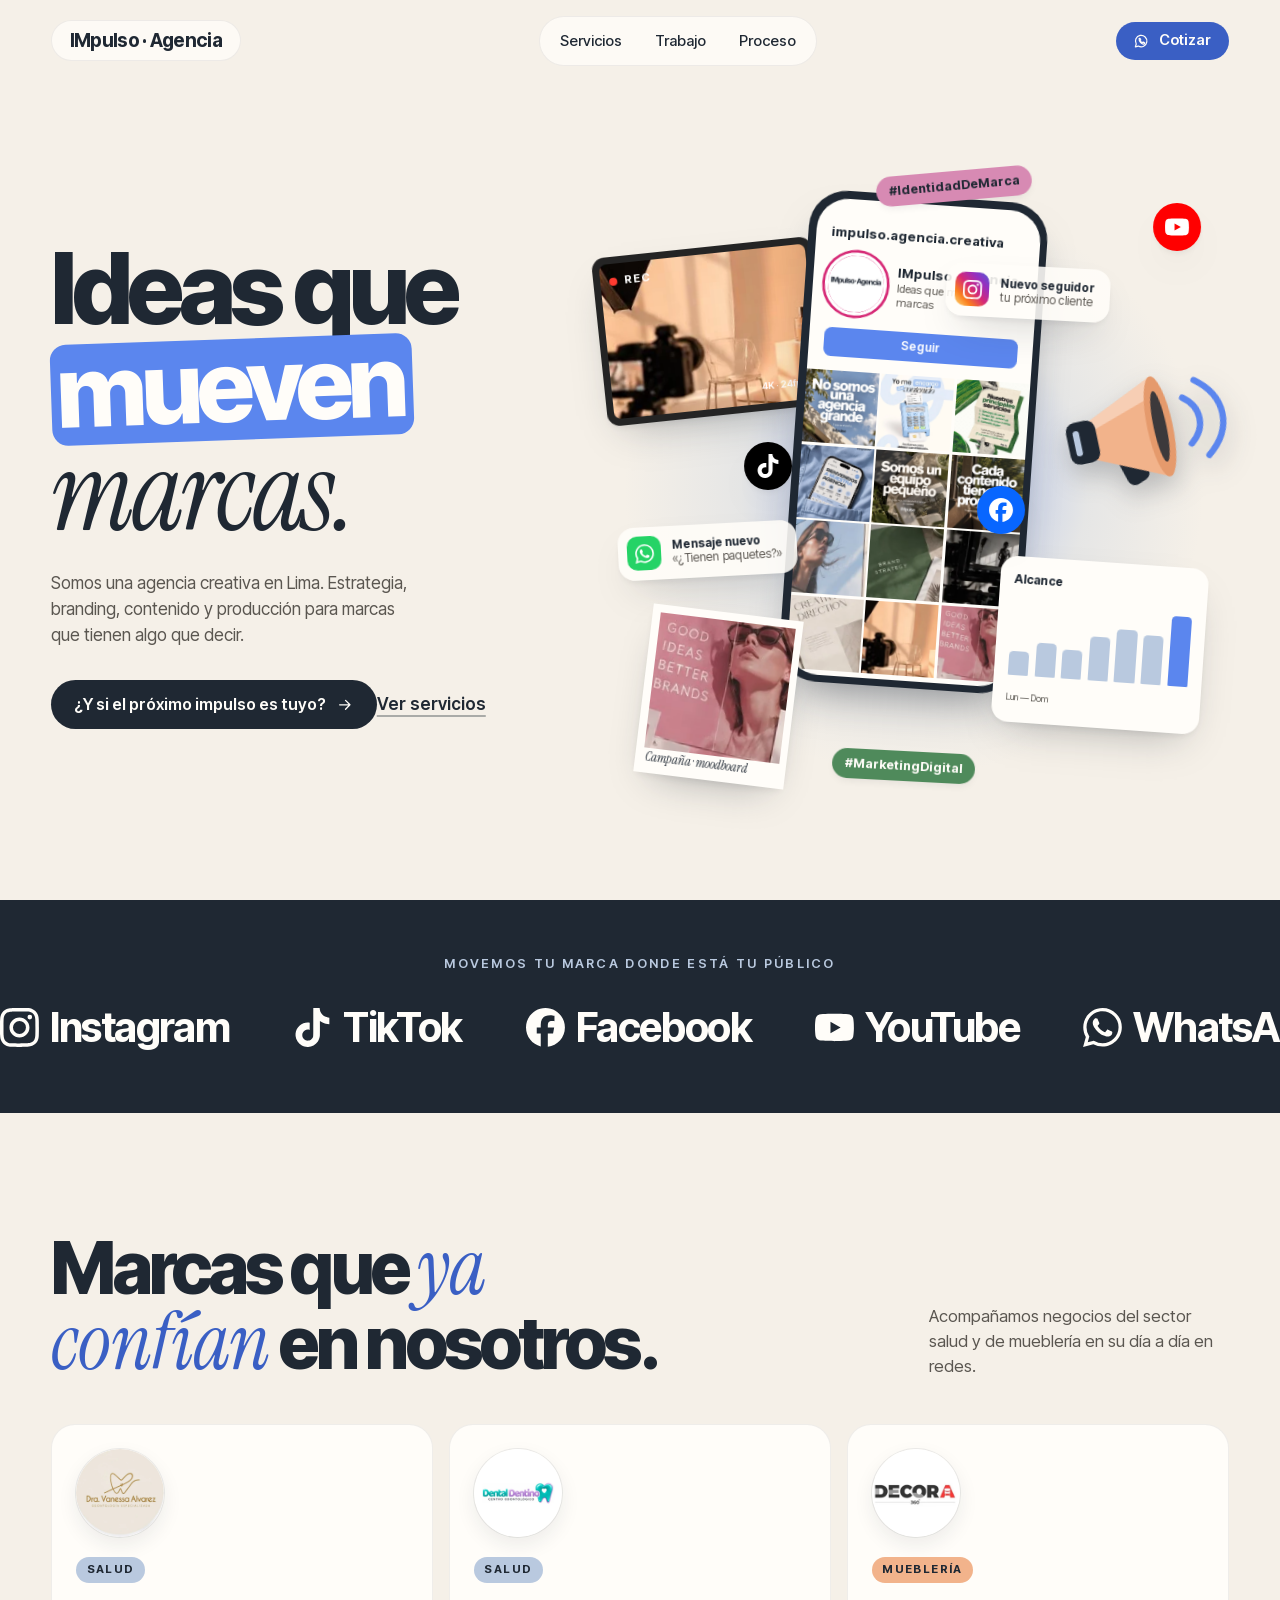
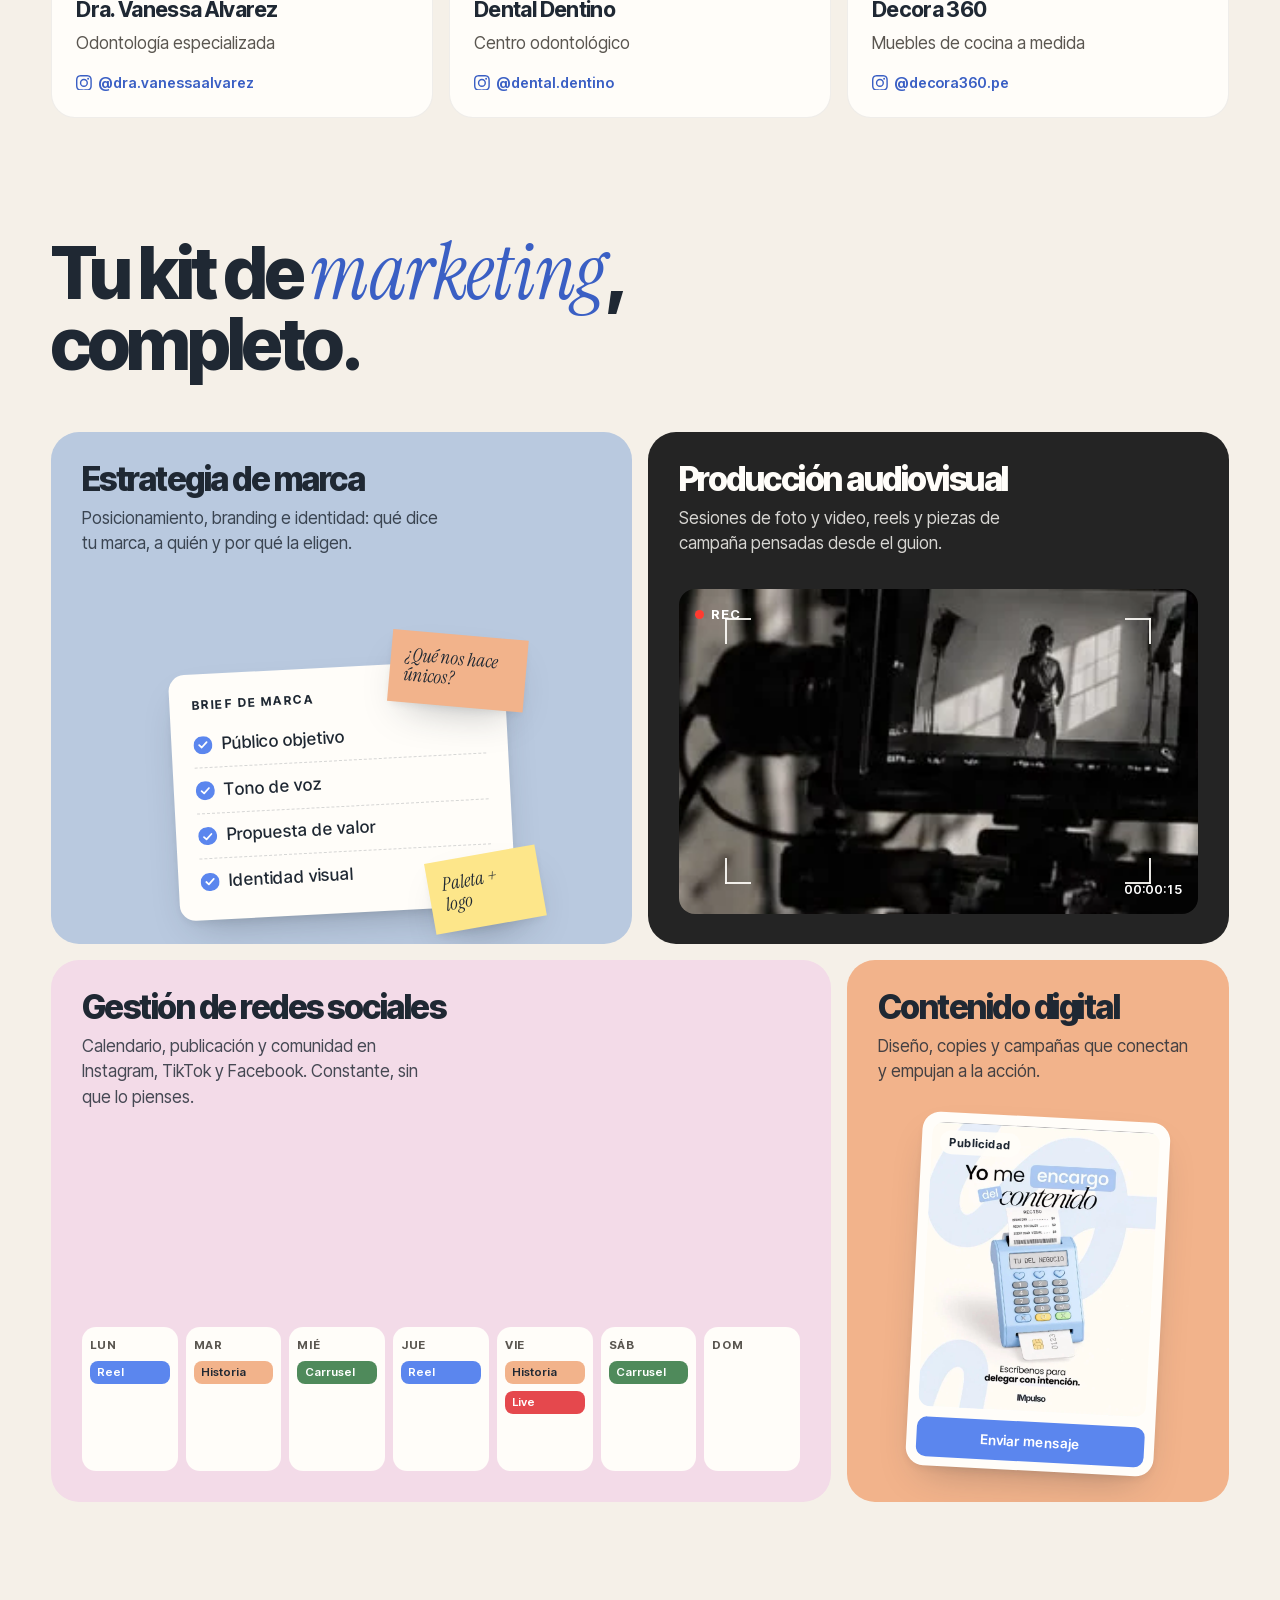
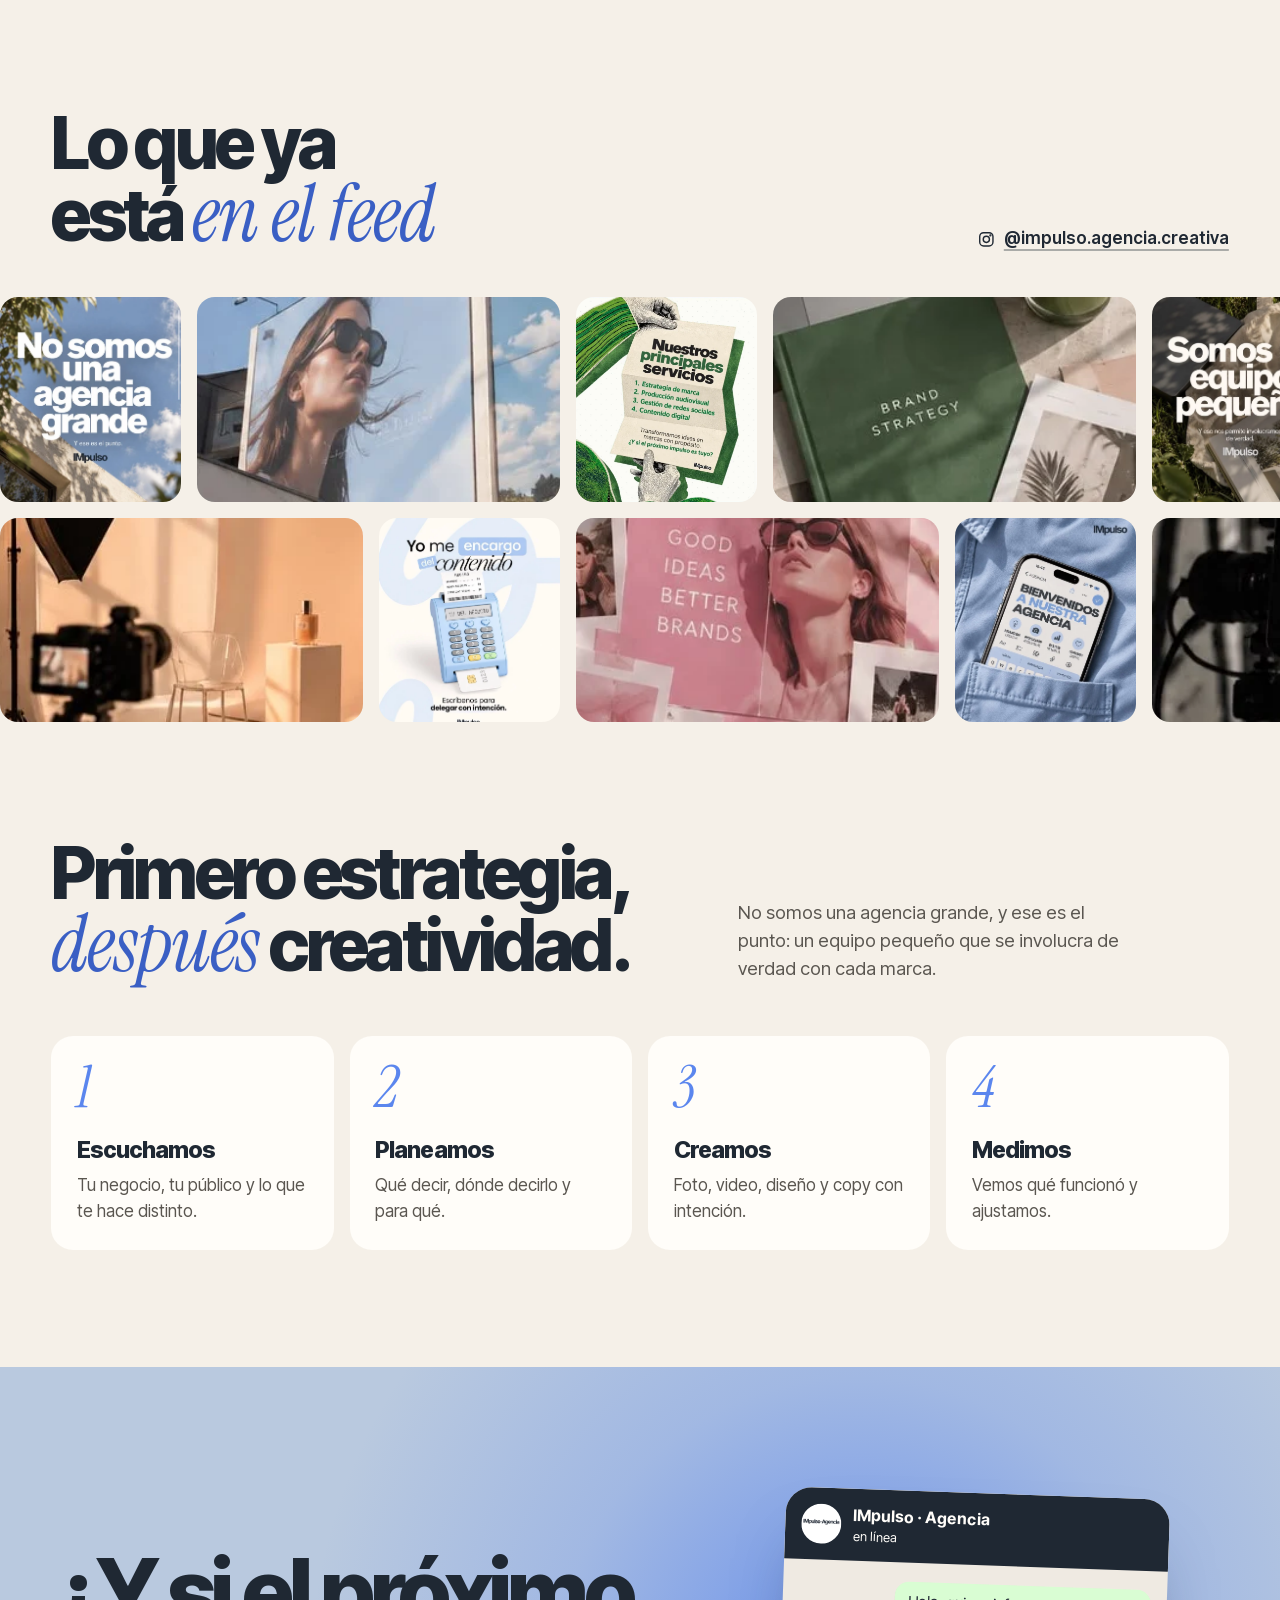
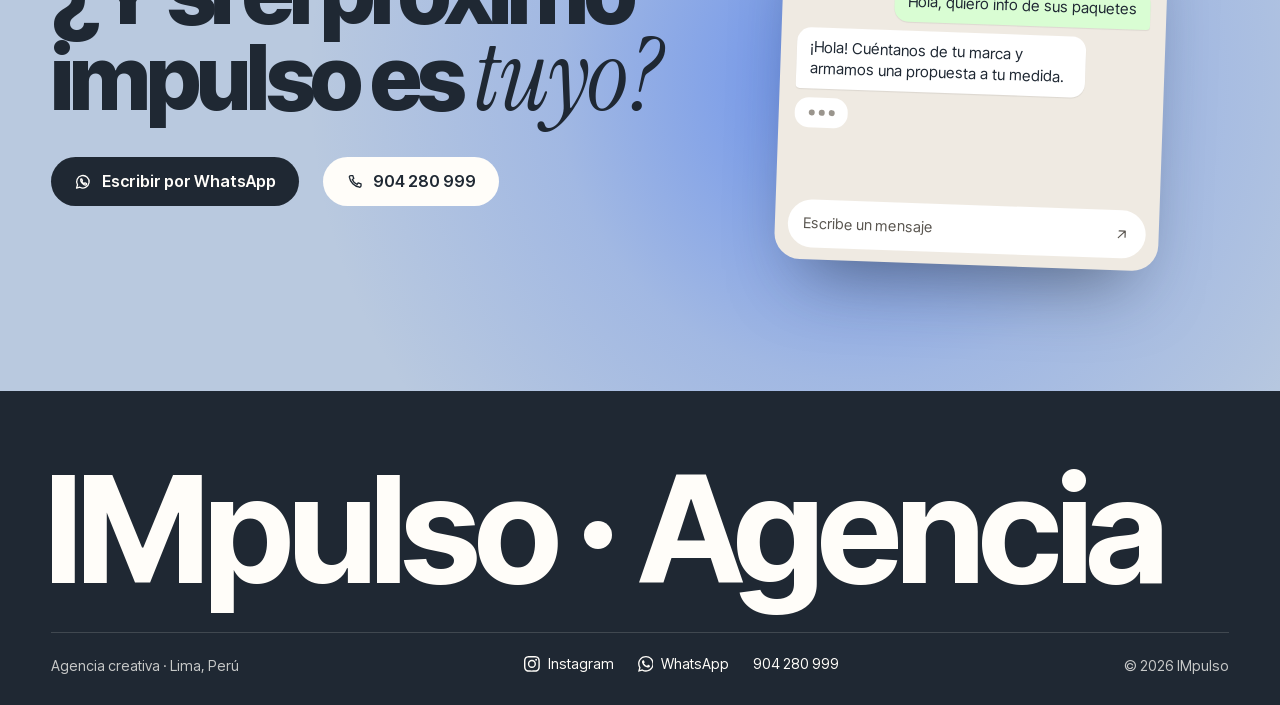
==== commit 088d9451: "Agregar marcas que confían en IMpulso" ====
--- a/index.html
+++ b/index.html
@@ -1 +1 @@
-<!DOCTYPE html><html lang="es" class="SWhvQq_variable blaeUG_variable" data-intro="cargando"><head><meta charSet="utf-8"/><meta name="viewport" content="width=device-width, initial-scale=1"/><link rel="preload" href="/_next/static/media/4a0b7dd978568ff2-s.p.3fofz6dws3mg0.woff2" as="font" crossorigin="" type="font/woff2"/><link rel="preload" href="/_next/static/media/d902bc2bfdd0a4cb-s.p.1g73gv09-xcb6.woff2" as="font" crossorigin="" type="font/woff2"/><link rel="preload" href="/_next/static/media/e63b65bb308a9351-s.p.3j3877k49yy0l.woff2" as="font" crossorigin="" type="font/woff2"/><link rel="preload" href="/img/mood-estudio.webp" as="image"/><link rel="preload" href="/img/avatar.webp" as="image"/><link rel="preload" href="/img/post-no-somos.webp" as="image"/><link rel="preload" href="/img/post-encargo.webp" as="image"/><link rel="preload" href="/img/post-servicios.webp" as="image"/><link rel="preload" href="/img/post-bienvenidos.webp" as="image"/><link rel="preload" href="/img/post-equipo.webp" as="image"/><link rel="preload" href="/img/post-proposito.webp" as="image"/><link rel="preload" href="/img/mood-billboard.webp" as="image"/><link rel="preload" href="/img/mood-libro.webp" as="image"/><link rel="stylesheet" href="/_next/static/chunks/1hbmktf5g_2_p.css" data-precedence="next"/><link rel="preload" as="script" fetchPriority="low" href="/_next/static/chunks/3cfn99dbrcvvp.js"/><script src="/_next/static/chunks/24oq267qibdq3.js" async=""></script><script src="/_next/static/chunks/3wbm-994r45kr.js" async=""></script><script src="/_next/static/chunks/turbopack-3-ry682tkyiqk.js" async=""></script><script src="/_next/static/chunks/0umf92h1sb77c.js" async=""></script><script src="/_next/static/chunks/0rmbajwgcz3ws.js" async=""></script><link rel="preload" href="/img/mood-camara.webp" as="image"/><link rel="preload" href="/img/mood-direccion.webp" as="image"/><link rel="preload" href="/img/mood-collage.webp" as="image"/><meta name="next-size-adjust" content=""/><meta name="theme-color" content="#f5f0e8"/><title>IMpulso · Agencia creativa en Lima</title><meta name="description" content="Transformamos ideas en marcas con propósito. Estrategia de marca, producción audiovisual, gestión de redes sociales y contenido digital en Lima, Perú."/><meta property="og:title" content="IMpulso · Agencia creativa"/><meta property="og:description" content="Ideas que mueven marcas. ¿Y si el próximo impulso es tuyo?"/><meta property="og:locale" content="es_PE"/><meta property="og:image" content="https://impulsoagencia.pe/opengraph.jpg"/><meta property="og:type" content="website"/><meta name="twitter:card" content="summary_large_image"/><meta name="twitter:title" content="IMpulso · Agencia creativa"/><meta name="twitter:description" content="Ideas que mueven marcas. ¿Y si el próximo impulso es tuyo?"/><meta name="twitter:image" content="https://impulsoagencia.pe/opengraph.jpg"/><link rel="icon" href="/icon.svg?icon.154te3hny59r0.svg" sizes="any" type="image/svg+xml"/><script src="/_next/static/chunks/0cz1d0mv5g_q7.js" noModule=""></script></head><body><div hidden=""><!--$--><!--/$--></div><noscript><style>html body{overflow:auto!important}.cargador{display:none!important}.entra,.revela,.pieza,.escena__luz,.metricas__barras i,.chat .chat__burbuja,.chat .chat__escribiendo{opacity:1!important;transform:none!important;scale:none!important}</style></noscript><div class="cargador" data-fase="cargando" role="status" aria-label="Cargando IMpulso"><span class="cargador__luz" aria-hidden="true"></span><p class="cargador__marca" aria-hidden="true"><span class="logo">IMpulso<span class="logo__punto" aria-hidden="true"></span>Agencia</span></p><ul class="cargador__avisos" aria-hidden="true"><li style="--i:0"><span class="cargador__icono"><svg viewBox="0 0 24 24" aria-hidden="true"><path d="M7.0301.084c-1.2768.0602-2.1487.264-2.911.5634-.7888.3075-1.4575.72-2.1228 1.3877-.6652.6677-1.075 1.3368-1.3802 2.127-.2954.7638-.4956 1.6365-.552 2.914-.0564 1.2775-.0689 1.6882-.0626 4.947.0062 3.2586.0206 3.6671.0825 4.9473.061 1.2765.264 2.1482.5635 2.9107.308.7889.72 1.4573 1.388 2.1228.6679.6655 1.3365 1.0743 2.1285 1.38.7632.295 1.6361.4961 2.9134.552 1.2773.056 1.6884.069 4.9462.0627 3.2578-.0062 3.668-.0207 4.9478-.0814 1.28-.0607 2.147-.2652 2.9098-.5633.7889-.3086 1.4578-.72 2.1228-1.3881.665-.6682 1.0745-1.3378 1.3795-2.1284.2957-.7632.4966-1.636.552-2.9124.056-1.2809.0692-1.6898.063-4.948-.0063-3.2583-.021-3.6668-.0817-4.9465-.0607-1.2797-.264-2.1487-.5633-2.9117-.3084-.7889-.72-1.4568-1.3876-2.1228C21.2982 1.33 20.628.9208 19.8378.6165 19.074.321 18.2017.1197 16.9244.0645 15.6471.0093 15.236-.005 11.977.0014 8.718.0076 8.31.0215 7.0301.0839m.1402 21.6932c-1.17-.0509-1.8053-.2453-2.2287-.408-.5606-.216-.96-.4771-1.3819-.895-.422-.4178-.6811-.8186-.9-1.378-.1644-.4234-.3624-1.058-.4171-2.228-.0595-1.2645-.072-1.6442-.079-4.848-.007-3.2037.0053-3.583.0607-4.848.05-1.169.2456-1.805.408-2.2282.216-.5613.4762-.96.895-1.3816.4188-.4217.8184-.6814 1.3783-.9003.423-.1651 1.0575-.3614 2.227-.4171 1.2655-.06 1.6447-.072 4.848-.079 3.2033-.007 3.5835.005 4.8495.0608 1.169.0508 1.8053.2445 2.228.408.5608.216.96.4754 1.3816.895.4217.4194.6816.8176.9005 1.3787.1653.4217.3617 1.056.4169 2.2263.0602 1.2655.0739 1.645.0796 4.848.0058 3.203-.0055 3.5834-.061 4.848-.051 1.17-.245 1.8055-.408 2.2294-.216.5604-.4763.96-.8954 1.3814-.419.4215-.8181.6811-1.3783.9-.4224.1649-1.0577.3617-2.2262.4174-1.2656.0595-1.6448.072-4.8493.079-3.2045.007-3.5825-.006-4.848-.0608M16.953 5.5864A1.44 1.44 0 1 0 18.39 4.144a1.44 1.44 0 0 0-1.437 1.4424M5.8385 12.012c.0067 3.4032 2.7706 6.1557 6.173 6.1493 3.4026-.0065 6.157-2.7701 6.1506-6.1733-.0065-3.4032-2.771-6.1565-6.174-6.1498-3.403.0067-6.156 2.771-6.1496 6.1738M8 12.0077a4 4 0 1 1 4.008 3.9921A3.9996 3.9996 0 0 1 8 12.0077" fill="#fff"></path></svg></span><span><strong>Instagram</strong>Nuevo seguidor: tu próximo cliente</span><time>ahora</time></li><li style="--i:1"><span class="cargador__icono"><svg viewBox="0 0 24 24" aria-hidden="true"><path d="M12.525.02c1.31-.02 2.61-.01 3.91-.02.08 1.53.63 3.09 1.75 4.17 1.12 1.11 2.7 1.62 4.24 1.79v4.03c-1.44-.05-2.89-.35-4.2-.97-.57-.26-1.1-.59-1.62-.93-.01 2.92.01 5.84-.02 8.75-.08 1.4-.54 2.79-1.35 3.94-1.31 1.92-3.58 3.17-5.91 3.21-1.43.08-2.86-.31-4.08-1.03-2.02-1.19-3.44-3.37-3.65-5.71-.02-.5-.03-1-.01-1.49.18-1.9 1.12-3.72 2.58-4.96 1.66-1.44 3.98-2.13 6.15-1.72.02 1.48-.04 2.96-.04 4.44-.99-.32-2.15-.23-3.02.37-.63.41-1.11 1.04-1.36 1.75-.21.51-.15 1.07-.14 1.61.24 1.64 1.82 3.02 3.5 2.87 1.12-.01 2.19-.66 2.77-1.61.19-.33.4-.67.41-1.06.1-1.79.06-3.57.07-5.36.01-4.03-.01-8.05.02-12.07z" fill="#fff"></path></svg></span><span><strong>TikTok</strong>Tu video está despegando</span><time>ahora</time></li><li style="--i:2"><span class="cargador__icono"><svg viewBox="0 0 24 24" aria-hidden="true"><path d="M17.472 14.382c-.297-.149-1.758-.867-2.03-.967-.273-.099-.471-.148-.67.15-.197.297-.767.966-.94 1.164-.173.199-.347.223-.644.075-.297-.15-1.255-.463-2.39-1.475-.883-.788-1.48-1.761-1.653-2.059-.173-.297-.018-.458.13-.606.134-.133.298-.347.446-.52.149-.174.198-.298.298-.497.099-.198.05-.371-.025-.52-.075-.149-.669-1.612-.916-2.207-.242-.579-.487-.5-.669-.51-.173-.008-.371-.01-.57-.01-.198 0-.52.074-.792.372-.272.297-1.04 1.016-1.04 2.479 0 1.462 1.065 2.875 1.213 3.074.149.198 2.096 3.2 5.077 4.487.709.306 1.262.489 1.694.625.712.227 1.36.195 1.871.118.571-.085 1.758-.719 2.006-1.413.248-.694.248-1.289.173-1.413-.074-.124-.272-.198-.57-.347m-5.421 7.403h-.004a9.87 9.87 0 01-5.031-1.378l-.361-.214-3.741.982.998-3.648-.235-.374a9.86 9.86 0 01-1.51-5.26c.001-5.45 4.436-9.884 9.888-9.884 2.64 0 5.122 1.03 6.988 2.898a9.825 9.825 0 012.893 6.994c-.003 5.45-4.437 9.884-9.885 9.884m8.413-18.297A11.815 11.815 0 0012.05 0C5.495 0 .16 5.335.157 11.892c0 2.096.547 4.142 1.588 5.945L.057 24l6.305-1.654a11.882 11.882 0 005.683 1.448h.005c6.554 0 11.89-5.335 11.893-11.893a11.821 11.821 0 00-3.48-8.413Z" fill="#fff"></path></svg></span><span><strong>WhatsApp</strong>Mensaje nuevo: «¿Tienen paquetes?»</span><time>ahora</time></li><li style="--i:3"><span class="cargador__icono"><svg viewBox="0 0 24 24" aria-hidden="true"><path d="M9.101 23.691v-7.98H6.627v-3.667h2.474v-1.58c0-4.085 1.848-5.978 5.858-5.978.401 0 .955.042 1.468.103a8.68 8.68 0 0 1 1.141.195v3.325a8.623 8.623 0 0 0-.653-.036 26.805 26.805 0 0 0-.733-.009c-.707 0-1.259.096-1.675.309a1.686 1.686 0 0 0-.679.622c-.258.42-.374.995-.374 1.752v1.297h3.919l-.386 2.103-.287 1.564h-3.246v8.245C19.396 23.238 24 18.179 24 12.044c0-6.627-5.373-12-12-12s-12 5.373-12 12c0 5.628 3.874 10.35 9.101 11.647Z" fill="#fff"></path></svg></span><span><strong>Facebook</strong>A tu comunidad le encantó tu publicación</span><time>ahora</time></li><li style="--i:4"><span class="cargador__icono"><svg viewBox="0 0 24 24" aria-hidden="true"><path d="M23.498 6.186a3.016 3.016 0 0 0-2.122-2.136C19.505 3.545 12 3.545 12 3.545s-7.505 0-9.377.505A3.017 3.017 0 0 0 .502 6.186C0 8.07 0 12 0 12s0 3.93.502 5.814a3.016 3.016 0 0 0 2.122 2.136c1.871.505 9.376.505 9.376.505s7.505 0 9.377-.505a3.015 3.015 0 0 0 2.122-2.136C24 15.93 24 12 24 12s0-3.93-.502-5.814zM9.545 15.568V8.432L15.818 12l-6.273 3.568z" fill="#fff"></path></svg></span><span><strong>YouTube</strong>Nueva suscripción a tu canal</span><time>ahora</time></li></ul><div class="cargador__pie" aria-hidden="true"><span>Moviendo tu marca</span><span class="cargador__numero"><span>0</span>%</span><span class="cargador__barra"><span></span></span></div></div><header class="nav"><a href="#inicio" class="nav__marca" aria-label="IMpulso Agencia, ir al inicio"><span class="logo">IMpulso<span class="logo__punto" aria-hidden="true"></span>Agencia</span></a><nav aria-label="Secciones"><a href="#servicios">Servicios</a><a href="#trabajo">Trabajo</a><a href="#proceso">Proceso</a></nav><a href="https://wa.me/message/RGYCXITP77EBE1" class="boton boton--chico" target="_blank" rel="noopener noreferrer"><svg class="icono" viewBox="0 0 24 24" fill="none" stroke="currentColor" stroke-width="1.8" stroke-linecap="round" stroke-linejoin="round" aria-hidden="true"><path d="M3.5 20.5l1.3-4.2A8.5 8.5 0 1 1 8 19.4z"></path><path d="M9 8.6c.2-.5.5-.6.8-.6h.5c.2 0 .4.1.5.4l.7 1.6c.1.2 0 .5-.1.7l-.5.6c-.1.1-.1.3 0 .5.6 1.1 1.4 1.9 2.5 2.5.2.1.4.1.5 0l.6-.6c.2-.2.4-.2.7-.1l1.6.7c.3.1.4.3.4.5v.5c0 .3-.1.6-.6.8-.6.3-1.6.5-3-.2a9 9 0 0 1-3.9-3.9c-.7-1.4-.5-2.4-.2-3z"></path></svg>Cotizar</a></header><main><section class="hero" id="inicio"><div class="hero__texto"><h1 class="hero__titulo"><span class="linea"><span class="entra" style="--d:0">Ideas que</span></span><span class="linea"><span class="entra" style="--d:1"><span class="pastilla">mueven</span></span></span><span class="linea"><span class="entra serif" style="--d:2">marcas.</span></span></h1><p class="hero__bajada entra" style="--d:3">Somos una agencia creativa en Lima. Estrategia, branding, contenido y producción para marcas que tienen algo que decir.</p><div class="acciones entra" style="--d:4"><a href="https://wa.me/message/RGYCXITP77EBE1" class="boton" target="_blank" rel="noopener noreferrer">¿Y si el próximo impulso es tuyo?<svg class="icono" viewBox="0 0 24 24" fill="none" stroke="currentColor" stroke-width="1.8" stroke-linecap="round" stroke-linejoin="round" aria-hidden="true"><path d="M5 12h14M13 6l6 6-6 6"></path></svg></a><a href="#servicios" class="enlace">Ver servicios</a></div></div><div class="escena" aria-hidden="true"><span class="escena__luz"></span><div class="pieza visor" data-prof="0.6" style="--d:1"><div class="visor__foto"><img src="/img/mood-estudio.webp" alt=""/></div><span class="visor__rec">REC</span><span class="visor__dato">4K · 24fps</span></div><div class="pieza telefono" data-prof="0.25" style="--d:0"><div class="telefono__pantalla"><div class="ig__barra"><span>impulso.agencia.creativa</span></div><div class="ig__perfil"><img class="ig__avatar" src="/img/avatar.webp" alt=""/><span class="ig__bio"><strong>IMpulso · Agencia</strong>Ideas que mueven marcas</span></div><span class="ig__boton">Seguir</span><div class="ig__grid"><img src="/img/post-no-somos.webp" alt=""/><img src="/img/post-encargo.webp" alt=""/><img src="/img/post-servicios.webp" alt=""/><img src="/img/post-bienvenidos.webp" alt=""/><img src="/img/post-equipo.webp" alt=""/><img src="/img/post-proposito.webp" alt=""/><img src="/img/mood-billboard.webp" alt=""/><img src="/img/mood-libro.webp" alt=""/><img src="/img/mood-camara.webp" alt=""/><img src="/img/mood-direccion.webp" alt=""/><img src="/img/mood-estudio.webp" alt=""/><img src="/img/mood-collage.webp" alt=""/></div></div></div><div class="pieza aviso aviso--a" data-prof="1" style="--d:3"><span class="aviso__icono aviso__icono--ig"><svg viewBox="0 0 24 24" aria-hidden="true"><path d="M7.0301.084c-1.2768.0602-2.1487.264-2.911.5634-.7888.3075-1.4575.72-2.1228 1.3877-.6652.6677-1.075 1.3368-1.3802 2.127-.2954.7638-.4956 1.6365-.552 2.914-.0564 1.2775-.0689 1.6882-.0626 4.947.0062 3.2586.0206 3.6671.0825 4.9473.061 1.2765.264 2.1482.5635 2.9107.308.7889.72 1.4573 1.388 2.1228.6679.6655 1.3365 1.0743 2.1285 1.38.7632.295 1.6361.4961 2.9134.552 1.2773.056 1.6884.069 4.9462.0627 3.2578-.0062 3.668-.0207 4.9478-.0814 1.28-.0607 2.147-.2652 2.9098-.5633.7889-.3086 1.4578-.72 2.1228-1.3881.665-.6682 1.0745-1.3378 1.3795-2.1284.2957-.7632.4966-1.636.552-2.9124.056-1.2809.0692-1.6898.063-4.948-.0063-3.2583-.021-3.6668-.0817-4.9465-.0607-1.2797-.264-2.1487-.5633-2.9117-.3084-.7889-.72-1.4568-1.3876-2.1228C21.2982 1.33 20.628.9208 19.8378.6165 19.074.321 18.2017.1197 16.9244.0645 15.6471.0093 15.236-.005 11.977.0014 8.718.0076 8.31.0215 7.0301.0839m.1402 21.6932c-1.17-.0509-1.8053-.2453-2.2287-.408-.5606-.216-.96-.4771-1.3819-.895-.422-.4178-.6811-.8186-.9-1.378-.1644-.4234-.3624-1.058-.4171-2.228-.0595-1.2645-.072-1.6442-.079-4.848-.007-3.2037.0053-3.583.0607-4.848.05-1.169.2456-1.805.408-2.2282.216-.5613.4762-.96.895-1.3816.4188-.4217.8184-.6814 1.3783-.9003.423-.1651 1.0575-.3614 2.227-.4171 1.2655-.06 1.6447-.072 4.848-.079 3.2033-.007 3.5835.005 4.8495.0608 1.169.0508 1.8053.2445 2.228.408.5608.216.96.4754 1.3816.895.4217.4194.6816.8176.9005 1.3787.1653.4217.3617 1.056.4169 2.2263.0602 1.2655.0739 1.645.0796 4.848.0058 3.203-.0055 3.5834-.061 4.848-.051 1.17-.245 1.8055-.408 2.2294-.216.5604-.4763.96-.8954 1.3814-.419.4215-.8181.6811-1.3783.9-.4224.1649-1.0577.3617-2.2262.4174-1.2656.0595-1.6448.072-4.8493.079-3.2045.007-3.5825-.006-4.848-.0608M16.953 5.5864A1.44 1.44 0 1 0 18.39 4.144a1.44 1.44 0 0 0-1.437 1.4424M5.8385 12.012c.0067 3.4032 2.7706 6.1557 6.173 6.1493 3.4026-.0065 6.157-2.7701 6.1506-6.1733-.0065-3.4032-2.771-6.1565-6.174-6.1498-3.403.0067-6.156 2.771-6.1496 6.1738M8 12.0077a4 4 0 1 1 4.008 3.9921A3.9996 3.9996 0 0 1 8 12.0077" fill="#fff"></path></svg></span><span><strong>Nuevo seguidor</strong>tu próximo cliente</span></div><div class="pieza aviso aviso--b" data-prof="0.9" style="--d:5"><span class="aviso__icono aviso__icono--wa"><svg viewBox="0 0 24 24" aria-hidden="true"><path d="M17.472 14.382c-.297-.149-1.758-.867-2.03-.967-.273-.099-.471-.148-.67.15-.197.297-.767.966-.94 1.164-.173.199-.347.223-.644.075-.297-.15-1.255-.463-2.39-1.475-.883-.788-1.48-1.761-1.653-2.059-.173-.297-.018-.458.13-.606.134-.133.298-.347.446-.52.149-.174.198-.298.298-.497.099-.198.05-.371-.025-.52-.075-.149-.669-1.612-.916-2.207-.242-.579-.487-.5-.669-.51-.173-.008-.371-.01-.57-.01-.198 0-.52.074-.792.372-.272.297-1.04 1.016-1.04 2.479 0 1.462 1.065 2.875 1.213 3.074.149.198 2.096 3.2 5.077 4.487.709.306 1.262.489 1.694.625.712.227 1.36.195 1.871.118.571-.085 1.758-.719 2.006-1.413.248-.694.248-1.289.173-1.413-.074-.124-.272-.198-.57-.347m-5.421 7.403h-.004a9.87 9.87 0 01-5.031-1.378l-.361-.214-3.741.982.998-3.648-.235-.374a9.86 9.86 0 01-1.51-5.26c.001-5.45 4.436-9.884 9.888-9.884 2.64 0 5.122 1.03 6.988 2.898a9.825 9.825 0 012.893 6.994c-.003 5.45-4.437 9.884-9.885 9.884m8.413-18.297A11.815 11.815 0 0012.05 0C5.495 0 .16 5.335.157 11.892c0 2.096.547 4.142 1.588 5.945L.057 24l6.305-1.654a11.882 11.882 0 005.683 1.448h.005c6.554 0 11.89-5.335 11.893-11.893a11.821 11.821 0 00-3.48-8.413Z" fill="#fff"></path></svg></span><span><strong>Mensaje nuevo</strong>«¿Tienen paquetes?»</span></div><div class="pieza megafono" data-prof="1.2" style="--d:4"><svg viewBox="0 0 160 120" aria-hidden="true"><g class="megafono__ondas" fill="none" stroke="var(--azul)" stroke-width="6" stroke-linecap="round"><path d="M122 38c8 6 12 14 12 22s-4 16-12 22"></path><path d="M136 24c13 10 20 23 20 36s-7 26-20 36"></path></g><path d="M46 70l10 34a7 7 0 0 0 9 5l8-3a7 7 0 0 0 4-9l-9-27z" fill="var(--tinta)"></path><path d="M30 42 96 12v96L30 78z" fill="var(--durazno)"></path><path d="M30 42 96 12v18L30 52z" fill="#fff" opacity=".35"></path><ellipse cx="96" cy="60" rx="12" ry="48" fill="#e59a6c"></ellipse><ellipse cx="96" cy="60" rx="6" ry="34" fill="var(--tinta)" opacity=".85"></ellipse><rect x="8" y="40" width="28" height="40" rx="9" fill="var(--tinta)"></rect><rect x="14" y="48" width="6" height="24" rx="3" fill="var(--cielo)"></rect></svg></div><div class="pieza metricas" data-prof="0.7" style="--d:6"><span class="metricas__titulo">Alcance</span><span class="metricas__barras"><i style="--h:32%;--i:0"></i><i style="--h:45%;--i:1"></i><i style="--h:38%;--i:2"></i><i style="--h:58%;--i:3"></i><i style="--h:70%;--i:4"></i><i style="--h:64%;--i:5"></i><i style="--h:92%;--i:6"></i></span><span class="metricas__pie">Lun — Dom</span></div><figure class="pieza polaroid" data-prof="0.5" style="--d:7"><img src="/img/mood-collage.webp" alt=""/><figcaption>Campaña · moodboard</figcaption></figure><span class="pieza burbuja burbuja--tt" data-prof="1.4" style="--d:8"><svg viewBox="0 0 24 24" aria-hidden="true"><path d="M12.525.02c1.31-.02 2.61-.01 3.91-.02.08 1.53.63 3.09 1.75 4.17 1.12 1.11 2.7 1.62 4.24 1.79v4.03c-1.44-.05-2.89-.35-4.2-.97-.57-.26-1.1-.59-1.62-.93-.01 2.92.01 5.84-.02 8.75-.08 1.4-.54 2.79-1.35 3.94-1.31 1.92-3.58 3.17-5.91 3.21-1.43.08-2.86-.31-4.08-1.03-2.02-1.19-3.44-3.37-3.65-5.71-.02-.5-.03-1-.01-1.49.18-1.9 1.12-3.72 2.58-4.96 1.66-1.44 3.98-2.13 6.15-1.72.02 1.48-.04 2.96-.04 4.44-.99-.32-2.15-.23-3.02.37-.63.41-1.11 1.04-1.36 1.75-.21.51-.15 1.07-.14 1.61.24 1.64 1.82 3.02 3.5 2.87 1.12-.01 2.19-.66 2.77-1.61.19-.33.4-.67.41-1.06.1-1.79.06-3.57.07-5.36.01-4.03-.01-8.05.02-12.07z" fill="#fff"></path></svg></span><span class="pieza burbuja burbuja--yt" data-prof="1.1" style="--d:9"><svg viewBox="0 0 24 24" aria-hidden="true"><path d="M23.498 6.186a3.016 3.016 0 0 0-2.122-2.136C19.505 3.545 12 3.545 12 3.545s-7.505 0-9.377.505A3.017 3.017 0 0 0 .502 6.186C0 8.07 0 12 0 12s0 3.93.502 5.814a3.016 3.016 0 0 0 2.122 2.136c1.871.505 9.376.505 9.376.505s7.505 0 9.377-.505a3.015 3.015 0 0 0 2.122-2.136C24 15.93 24 12 24 12s0-3.93-.502-5.814zM9.545 15.568V8.432L15.818 12l-6.273 3.568z" fill="#fff"></path></svg></span><span class="pieza burbuja burbuja--fb" data-prof="0.8" style="--d:10"><svg viewBox="0 0 24 24" aria-hidden="true"><path d="M9.101 23.691v-7.98H6.627v-3.667h2.474v-1.58c0-4.085 1.848-5.978 5.858-5.978.401 0 .955.042 1.468.103a8.68 8.68 0 0 1 1.141.195v3.325a8.623 8.623 0 0 0-.653-.036 26.805 26.805 0 0 0-.733-.009c-.707 0-1.259.096-1.675.309a1.686 1.686 0 0 0-.679.622c-.258.42-.374.995-.374 1.752v1.297h3.919l-.386 2.103-.287 1.564h-3.246v8.245C19.396 23.238 24 18.179 24 12.044c0-6.627-5.373-12-12-12s-12 5.373-12 12c0 5.628 3.874 10.35 9.101 11.647Z" fill="#fff"></path></svg></span><span class="pieza hashtag hashtag--a" data-prof="1.3" style="--d:6">#IdentidadDeMarca</span><span class="pieza hashtag hashtag--b" data-prof="0.9" style="--d:8">#MarketingDigital</span></div></section><section class="redes" aria-label="Redes donde movemos tu marca"><p class="redes__titulo">Movemos tu marca donde está tu público</p><div class="redes__cinta"><div class="redes__pista"><ul><li><svg viewBox="0 0 24 24" aria-hidden="true"><path d="M7.0301.084c-1.2768.0602-2.1487.264-2.911.5634-.7888.3075-1.4575.72-2.1228 1.3877-.6652.6677-1.075 1.3368-1.3802 2.127-.2954.7638-.4956 1.6365-.552 2.914-.0564 1.2775-.0689 1.6882-.0626 4.947.0062 3.2586.0206 3.6671.0825 4.9473.061 1.2765.264 2.1482.5635 2.9107.308.7889.72 1.4573 1.388 2.1228.6679.6655 1.3365 1.0743 2.1285 1.38.7632.295 1.6361.4961 2.9134.552 1.2773.056 1.6884.069 4.9462.0627 3.2578-.0062 3.668-.0207 4.9478-.0814 1.28-.0607 2.147-.2652 2.9098-.5633.7889-.3086 1.4578-.72 2.1228-1.3881.665-.6682 1.0745-1.3378 1.3795-2.1284.2957-.7632.4966-1.636.552-2.9124.056-1.2809.0692-1.6898.063-4.948-.0063-3.2583-.021-3.6668-.0817-4.9465-.0607-1.2797-.264-2.1487-.5633-2.9117-.3084-.7889-.72-1.4568-1.3876-2.1228C21.2982 1.33 20.628.9208 19.8378.6165 19.074.321 18.2017.1197 16.9244.0645 15.6471.0093 15.236-.005 11.977.0014 8.718.0076 8.31.0215 7.0301.0839m.1402 21.6932c-1.17-.0509-1.8053-.2453-2.2287-.408-.5606-.216-.96-.4771-1.3819-.895-.422-.4178-.6811-.8186-.9-1.378-.1644-.4234-.3624-1.058-.4171-2.228-.0595-1.2645-.072-1.6442-.079-4.848-.007-3.2037.0053-3.583.0607-4.848.05-1.169.2456-1.805.408-2.2282.216-.5613.4762-.96.895-1.3816.4188-.4217.8184-.6814 1.3783-.9003.423-.1651 1.0575-.3614 2.227-.4171 1.2655-.06 1.6447-.072 4.848-.079 3.2033-.007 3.5835.005 4.8495.0608 1.169.0508 1.8053.2445 2.228.408.5608.216.96.4754 1.3816.895.4217.4194.6816.8176.9005 1.3787.1653.4217.3617 1.056.4169 2.2263.0602 1.2655.0739 1.645.0796 4.848.0058 3.203-.0055 3.5834-.061 4.848-.051 1.17-.245 1.8055-.408 2.2294-.216.5604-.4763.96-.8954 1.3814-.419.4215-.8181.6811-1.3783.9-.4224.1649-1.0577.3617-2.2262.4174-1.2656.0595-1.6448.072-4.8493.079-3.2045.007-3.5825-.006-4.848-.0608M16.953 5.5864A1.44 1.44 0 1 0 18.39 4.144a1.44 1.44 0 0 0-1.437 1.4424M5.8385 12.012c.0067 3.4032 2.7706 6.1557 6.173 6.1493 3.4026-.0065 6.157-2.7701 6.1506-6.1733-.0065-3.4032-2.771-6.1565-6.174-6.1498-3.403.0067-6.156 2.771-6.1496 6.1738M8 12.0077a4 4 0 1 1 4.008 3.9921A3.9996 3.9996 0 0 1 8 12.0077" fill="currentColor"></path></svg>Instagram</li><li><svg viewBox="0 0 24 24" aria-hidden="true"><path d="M12.525.02c1.31-.02 2.61-.01 3.91-.02.08 1.53.63 3.09 1.75 4.17 1.12 1.11 2.7 1.62 4.24 1.79v4.03c-1.44-.05-2.89-.35-4.2-.97-.57-.26-1.1-.59-1.62-.93-.01 2.92.01 5.84-.02 8.75-.08 1.4-.54 2.79-1.35 3.94-1.31 1.92-3.58 3.17-5.91 3.21-1.43.08-2.86-.31-4.08-1.03-2.02-1.19-3.44-3.37-3.65-5.71-.02-.5-.03-1-.01-1.49.18-1.9 1.12-3.72 2.58-4.96 1.66-1.44 3.98-2.13 6.15-1.72.02 1.48-.04 2.96-.04 4.44-.99-.32-2.15-.23-3.02.37-.63.41-1.11 1.04-1.36 1.75-.21.51-.15 1.07-.14 1.61.24 1.64 1.82 3.02 3.5 2.87 1.12-.01 2.19-.66 2.77-1.61.19-.33.4-.67.41-1.06.1-1.79.06-3.57.07-5.36.01-4.03-.01-8.05.02-12.07z" fill="currentColor"></path></svg>TikTok</li><li><svg viewBox="0 0 24 24" aria-hidden="true"><path d="M9.101 23.691v-7.98H6.627v-3.667h2.474v-1.58c0-4.085 1.848-5.978 5.858-5.978.401 0 .955.042 1.468.103a8.68 8.68 0 0 1 1.141.195v3.325a8.623 8.623 0 0 0-.653-.036 26.805 26.805 0 0 0-.733-.009c-.707 0-1.259.096-1.675.309a1.686 1.686 0 0 0-.679.622c-.258.42-.374.995-.374 1.752v1.297h3.919l-.386 2.103-.287 1.564h-3.246v8.245C19.396 23.238 24 18.179 24 12.044c0-6.627-5.373-12-12-12s-12 5.373-12 12c0 5.628 3.874 10.35 9.101 11.647Z" fill="currentColor"></path></svg>Facebook</li><li><svg viewBox="0 0 24 24" aria-hidden="true"><path d="M23.498 6.186a3.016 3.016 0 0 0-2.122-2.136C19.505 3.545 12 3.545 12 3.545s-7.505 0-9.377.505A3.017 3.017 0 0 0 .502 6.186C0 8.07 0 12 0 12s0 3.93.502 5.814a3.016 3.016 0 0 0 2.122 2.136c1.871.505 9.376.505 9.376.505s7.505 0 9.377-.505a3.015 3.015 0 0 0 2.122-2.136C24 15.93 24 12 24 12s0-3.93-.502-5.814zM9.545 15.568V8.432L15.818 12l-6.273 3.568z" fill="currentColor"></path></svg>YouTube</li><li><svg viewBox="0 0 24 24" aria-hidden="true"><path d="M17.472 14.382c-.297-.149-1.758-.867-2.03-.967-.273-.099-.471-.148-.67.15-.197.297-.767.966-.94 1.164-.173.199-.347.223-.644.075-.297-.15-1.255-.463-2.39-1.475-.883-.788-1.48-1.761-1.653-2.059-.173-.297-.018-.458.13-.606.134-.133.298-.347.446-.52.149-.174.198-.298.298-.497.099-.198.05-.371-.025-.52-.075-.149-.669-1.612-.916-2.207-.242-.579-.487-.5-.669-.51-.173-.008-.371-.01-.57-.01-.198 0-.52.074-.792.372-.272.297-1.04 1.016-1.04 2.479 0 1.462 1.065 2.875 1.213 3.074.149.198 2.096 3.2 5.077 4.487.709.306 1.262.489 1.694.625.712.227 1.36.195 1.871.118.571-.085 1.758-.719 2.006-1.413.248-.694.248-1.289.173-1.413-.074-.124-.272-.198-.57-.347m-5.421 7.403h-.004a9.87 9.87 0 01-5.031-1.378l-.361-.214-3.741.982.998-3.648-.235-.374a9.86 9.86 0 01-1.51-5.26c.001-5.45 4.436-9.884 9.888-9.884 2.64 0 5.122 1.03 6.988 2.898a9.825 9.825 0 012.893 6.994c-.003 5.45-4.437 9.884-9.885 9.884m8.413-18.297A11.815 11.815 0 0012.05 0C5.495 0 .16 5.335.157 11.892c0 2.096.547 4.142 1.588 5.945L.057 24l6.305-1.654a11.882 11.882 0 005.683 1.448h.005c6.554 0 11.89-5.335 11.893-11.893a11.821 11.821 0 00-3.48-8.413Z" fill="currentColor"></path></svg>WhatsApp</li><li><svg viewBox="0 0 24 24" aria-hidden="true"><path d="M12.48 10.92v3.28h7.84c-.24 1.84-.853 3.187-1.787 4.133-1.147 1.147-2.933 2.4-6.053 2.4-4.827 0-8.6-3.893-8.6-8.72s3.773-8.72 8.6-8.72c2.6 0 4.507 1.027 5.907 2.347l2.307-2.307C18.747 1.44 16.133 0 12.48 0 5.867 0 .307 5.387.307 12s5.56 12 12.173 12c3.573 0 6.267-1.173 8.373-3.36 2.16-2.16 2.84-5.213 2.84-7.667 0-.76-.053-1.467-.173-2.053H12.48z" fill="currentColor"></path></svg>Google</li><li><svg viewBox="0 0 24 24" aria-hidden="true"><path d="M12.017 0C5.396 0 .029 5.367.029 11.987c0 5.079 3.158 9.417 7.618 11.162-.105-.949-.199-2.403.041-3.439.219-.937 1.406-5.957 1.406-5.957s-.359-.72-.359-1.781c0-1.663.967-2.911 2.168-2.911 1.024 0 1.518.769 1.518 1.688 0 1.029-.653 2.567-.992 3.992-.285 1.193.6 2.165 1.775 2.165 2.128 0 3.768-2.245 3.768-5.487 0-2.861-2.063-4.869-5.008-4.869-3.41 0-5.409 2.562-5.409 5.199 0 1.033.394 2.143.889 2.741.099.12.112.225.085.345-.09.375-.293 1.199-.334 1.363-.053.225-.172.271-.401.165-1.495-.69-2.433-2.878-2.433-4.646 0-3.776 2.748-7.252 7.92-7.252 4.158 0 7.392 2.967 7.392 6.923 0 4.135-2.607 7.462-6.233 7.462-1.214 0-2.354-.629-2.758-1.379l-.749 2.848c-.269 1.045-1.004 2.352-1.498 3.146 1.123.345 2.306.535 3.55.535 6.607 0 11.985-5.365 11.985-11.987C23.97 5.39 18.592.026 11.985.026L12.017 0z" fill="currentColor"></path></svg>Pinterest</li><li><svg viewBox="0 0 24 24" aria-hidden="true"><path d="M12.186 24h-.007c-3.581-.024-6.334-1.205-8.184-3.509C2.35 18.44 1.5 15.586 1.472 12.01v-.017c.03-3.579.879-6.43 2.525-8.482C5.845 1.205 8.6.024 12.18 0h.014c2.746.02 5.043.725 6.826 2.098 1.677 1.29 2.858 3.13 3.509 5.467l-2.04.569c-1.104-3.96-3.898-5.984-8.304-6.015-2.91.022-5.11.936-6.54 2.717C4.307 6.504 3.616 8.914 3.589 12c.027 3.086.718 5.496 2.057 7.164 1.43 1.783 3.631 2.698 6.54 2.717 2.623-.02 4.358-.631 5.8-2.045 1.647-1.613 1.618-3.593 1.09-4.798-.31-.71-.873-1.3-1.634-1.75-.192 1.352-.622 2.446-1.284 3.272-.886 1.102-2.14 1.704-3.73 1.79-1.202.065-2.361-.218-3.259-.801-1.063-.689-1.685-1.74-1.752-2.964-.065-1.19.408-2.285 1.33-3.082.88-.76 2.119-1.207 3.583-1.291a13.853 13.853 0 0 1 3.02.142c-.126-.742-.375-1.332-.75-1.757-.513-.586-1.308-.883-2.359-.89h-.029c-.844 0-1.992.232-2.721 1.32L7.734 7.847c.98-1.454 2.568-2.256 4.478-2.256h.044c3.194.02 5.097 1.975 5.287 5.388.108.046.216.094.321.142 1.49.7 2.58 1.761 3.154 3.07.797 1.82.871 4.79-1.548 7.158-1.85 1.81-4.094 2.628-7.277 2.65Zm1.003-11.69c-.242 0-.487.007-.739.021-1.836.103-2.98.946-2.916 2.143.067 1.256 1.452 1.839 2.784 1.767 1.224-.065 2.818-.543 3.086-3.71a10.5 10.5 0 0 0-2.215-.221z" fill="currentColor"></path></svg>Threads</li></ul><ul aria-hidden="true"><li><svg viewBox="0 0 24 24" aria-hidden="true"><path d="M7.0301.084c-1.2768.0602-2.1487.264-2.911.5634-.7888.3075-1.4575.72-2.1228 1.3877-.6652.6677-1.075 1.3368-1.3802 2.127-.2954.7638-.4956 1.6365-.552 2.914-.0564 1.2775-.0689 1.6882-.0626 4.947.0062 3.2586.0206 3.6671.0825 4.9473.061 1.2765.264 2.1482.5635 2.9107.308.7889.72 1.4573 1.388 2.1228.6679.6655 1.3365 1.0743 2.1285 1.38.7632.295 1.6361.4961 2.9134.552 1.2773.056 1.6884.069 4.9462.0627 3.2578-.0062 3.668-.0207 4.9478-.0814 1.28-.0607 2.147-.2652 2.9098-.5633.7889-.3086 1.4578-.72 2.1228-1.3881.665-.6682 1.0745-1.3378 1.3795-2.1284.2957-.7632.4966-1.636.552-2.9124.056-1.2809.0692-1.6898.063-4.948-.0063-3.2583-.021-3.6668-.0817-4.9465-.0607-1.2797-.264-2.1487-.5633-2.9117-.3084-.7889-.72-1.4568-1.3876-2.1228C21.2982 1.33 20.628.9208 19.8378.6165 19.074.321 18.2017.1197 16.9244.0645 15.6471.0093 15.236-.005 11.977.0014 8.718.0076 8.31.0215 7.0301.0839m.1402 21.6932c-1.17-.0509-1.8053-.2453-2.2287-.408-.5606-.216-.96-.4771-1.3819-.895-.422-.4178-.6811-.8186-.9-1.378-.1644-.4234-.3624-1.058-.4171-2.228-.0595-1.2645-.072-1.6442-.079-4.848-.007-3.2037.0053-3.583.0607-4.848.05-1.169.2456-1.805.408-2.2282.216-.5613.4762-.96.895-1.3816.4188-.4217.8184-.6814 1.3783-.9003.423-.1651 1.0575-.3614 2.227-.4171 1.2655-.06 1.6447-.072 4.848-.079 3.2033-.007 3.5835.005 4.8495.0608 1.169.0508 1.8053.2445 2.228.408.5608.216.96.4754 1.3816.895.4217.4194.6816.8176.9005 1.3787.1653.4217.3617 1.056.4169 2.2263.0602 1.2655.0739 1.645.0796 4.848.0058 3.203-.0055 3.5834-.061 4.848-.051 1.17-.245 1.8055-.408 2.2294-.216.5604-.4763.96-.8954 1.3814-.419.4215-.8181.6811-1.3783.9-.4224.1649-1.0577.3617-2.2262.4174-1.2656.0595-1.6448.072-4.8493.079-3.2045.007-3.5825-.006-4.848-.0608M16.953 5.5864A1.44 1.44 0 1 0 18.39 4.144a1.44 1.44 0 0 0-1.437 1.4424M5.8385 12.012c.0067 3.4032 2.7706 6.1557 6.173 6.1493 3.4026-.0065 6.157-2.7701 6.1506-6.1733-.0065-3.4032-2.771-6.1565-6.174-6.1498-3.403.0067-6.156 2.771-6.1496 6.1738M8 12.0077a4 4 0 1 1 4.008 3.9921A3.9996 3.9996 0 0 1 8 12.0077" fill="currentColor"></path></svg>Instagram</li><li><svg viewBox="0 0 24 24" aria-hidden="true"><path d="M12.525.02c1.31-.02 2.61-.01 3.91-.02.08 1.53.63 3.09 1.75 4.17 1.12 1.11 2.7 1.62 4.24 1.79v4.03c-1.44-.05-2.89-.35-4.2-.97-.57-.26-1.1-.59-1.62-.93-.01 2.92.01 5.84-.02 8.75-.08 1.4-.54 2.79-1.35 3.94-1.31 1.92-3.58 3.17-5.91 3.21-1.43.08-2.86-.31-4.08-1.03-2.02-1.19-3.44-3.37-3.65-5.71-.02-.5-.03-1-.01-1.49.18-1.9 1.12-3.72 2.58-4.96 1.66-1.44 3.98-2.13 6.15-1.72.02 1.48-.04 2.96-.04 4.44-.99-.32-2.15-.23-3.02.37-.63.41-1.11 1.04-1.36 1.75-.21.51-.15 1.07-.14 1.61.24 1.64 1.82 3.02 3.5 2.87 1.12-.01 2.19-.66 2.77-1.61.19-.33.4-.67.41-1.06.1-1.79.06-3.57.07-5.36.01-4.03-.01-8.05.02-12.07z" fill="currentColor"></path></svg>TikTok</li><li><svg viewBox="0 0 24 24" aria-hidden="true"><path d="M9.101 23.691v-7.98H6.627v-3.667h2.474v-1.58c0-4.085 1.848-5.978 5.858-5.978.401 0 .955.042 1.468.103a8.68 8.68 0 0 1 1.141.195v3.325a8.623 8.623 0 0 0-.653-.036 26.805 26.805 0 0 0-.733-.009c-.707 0-1.259.096-1.675.309a1.686 1.686 0 0 0-.679.622c-.258.42-.374.995-.374 1.752v1.297h3.919l-.386 2.103-.287 1.564h-3.246v8.245C19.396 23.238 24 18.179 24 12.044c0-6.627-5.373-12-12-12s-12 5.373-12 12c0 5.628 3.874 10.35 9.101 11.647Z" fill="currentColor"></path></svg>Facebook</li><li><svg viewBox="0 0 24 24" aria-hidden="true"><path d="M23.498 6.186a3.016 3.016 0 0 0-2.122-2.136C19.505 3.545 12 3.545 12 3.545s-7.505 0-9.377.505A3.017 3.017 0 0 0 .502 6.186C0 8.07 0 12 0 12s0 3.93.502 5.814a3.016 3.016 0 0 0 2.122 2.136c1.871.505 9.376.505 9.376.505s7.505 0 9.377-.505a3.015 3.015 0 0 0 2.122-2.136C24 15.93 24 12 24 12s0-3.93-.502-5.814zM9.545 15.568V8.432L15.818 12l-6.273 3.568z" fill="currentColor"></path></svg>YouTube</li><li><svg viewBox="0 0 24 24" aria-hidden="true"><path d="M17.472 14.382c-.297-.149-1.758-.867-2.03-.967-.273-.099-.471-.148-.67.15-.197.297-.767.966-.94 1.164-.173.199-.347.223-.644.075-.297-.15-1.255-.463-2.39-1.475-.883-.788-1.48-1.761-1.653-2.059-.173-.297-.018-.458.13-.606.134-.133.298-.347.446-.52.149-.174.198-.298.298-.497.099-.198.05-.371-.025-.52-.075-.149-.669-1.612-.916-2.207-.242-.579-.487-.5-.669-.51-.173-.008-.371-.01-.57-.01-.198 0-.52.074-.792.372-.272.297-1.04 1.016-1.04 2.479 0 1.462 1.065 2.875 1.213 3.074.149.198 2.096 3.2 5.077 4.487.709.306 1.262.489 1.694.625.712.227 1.36.195 1.871.118.571-.085 1.758-.719 2.006-1.413.248-.694.248-1.289.173-1.413-.074-.124-.272-.198-.57-.347m-5.421 7.403h-.004a9.87 9.87 0 01-5.031-1.378l-.361-.214-3.741.982.998-3.648-.235-.374a9.86 9.86 0 01-1.51-5.26c.001-5.45 4.436-9.884 9.888-9.884 2.64 0 5.122 1.03 6.988 2.898a9.825 9.825 0 012.893 6.994c-.003 5.45-4.437 9.884-9.885 9.884m8.413-18.297A11.815 11.815 0 0012.05 0C5.495 0 .16 5.335.157 11.892c0 2.096.547 4.142 1.588 5.945L.057 24l6.305-1.654a11.882 11.882 0 005.683 1.448h.005c6.554 0 11.89-5.335 11.893-11.893a11.821 11.821 0 00-3.48-8.413Z" fill="currentColor"></path></svg>WhatsApp</li><li><svg viewBox="0 0 24 24" aria-hidden="true"><path d="M12.48 10.92v3.28h7.84c-.24 1.84-.853 3.187-1.787 4.133-1.147 1.147-2.933 2.4-6.053 2.4-4.827 0-8.6-3.893-8.6-8.72s3.773-8.72 8.6-8.72c2.6 0 4.507 1.027 5.907 2.347l2.307-2.307C18.747 1.44 16.133 0 12.48 0 5.867 0 .307 5.387.307 12s5.56 12 12.173 12c3.573 0 6.267-1.173 8.373-3.36 2.16-2.16 2.84-5.213 2.84-7.667 0-.76-.053-1.467-.173-2.053H12.48z" fill="currentColor"></path></svg>Google</li><li><svg viewBox="0 0 24 24" aria-hidden="true"><path d="M12.017 0C5.396 0 .029 5.367.029 11.987c0 5.079 3.158 9.417 7.618 11.162-.105-.949-.199-2.403.041-3.439.219-.937 1.406-5.957 1.406-5.957s-.359-.72-.359-1.781c0-1.663.967-2.911 2.168-2.911 1.024 0 1.518.769 1.518 1.688 0 1.029-.653 2.567-.992 3.992-.285 1.193.6 2.165 1.775 2.165 2.128 0 3.768-2.245 3.768-5.487 0-2.861-2.063-4.869-5.008-4.869-3.41 0-5.409 2.562-5.409 5.199 0 1.033.394 2.143.889 2.741.099.12.112.225.085.345-.09.375-.293 1.199-.334 1.363-.053.225-.172.271-.401.165-1.495-.69-2.433-2.878-2.433-4.646 0-3.776 2.748-7.252 7.92-7.252 4.158 0 7.392 2.967 7.392 6.923 0 4.135-2.607 7.462-6.233 7.462-1.214 0-2.354-.629-2.758-1.379l-.749 2.848c-.269 1.045-1.004 2.352-1.498 3.146 1.123.345 2.306.535 3.55.535 6.607 0 11.985-5.365 11.985-11.987C23.97 5.39 18.592.026 11.985.026L12.017 0z" fill="currentColor"></path></svg>Pinterest</li><li><svg viewBox="0 0 24 24" aria-hidden="true"><path d="M12.186 24h-.007c-3.581-.024-6.334-1.205-8.184-3.509C2.35 18.44 1.5 15.586 1.472 12.01v-.017c.03-3.579.879-6.43 2.525-8.482C5.845 1.205 8.6.024 12.18 0h.014c2.746.02 5.043.725 6.826 2.098 1.677 1.29 2.858 3.13 3.509 5.467l-2.04.569c-1.104-3.96-3.898-5.984-8.304-6.015-2.91.022-5.11.936-6.54 2.717C4.307 6.504 3.616 8.914 3.589 12c.027 3.086.718 5.496 2.057 7.164 1.43 1.783 3.631 2.698 6.54 2.717 2.623-.02 4.358-.631 5.8-2.045 1.647-1.613 1.618-3.593 1.09-4.798-.31-.71-.873-1.3-1.634-1.75-.192 1.352-.622 2.446-1.284 3.272-.886 1.102-2.14 1.704-3.73 1.79-1.202.065-2.361-.218-3.259-.801-1.063-.689-1.685-1.74-1.752-2.964-.065-1.19.408-2.285 1.33-3.082.88-.76 2.119-1.207 3.583-1.291a13.853 13.853 0 0 1 3.02.142c-.126-.742-.375-1.332-.75-1.757-.513-.586-1.308-.883-2.359-.89h-.029c-.844 0-1.992.232-2.721 1.32L7.734 7.847c.98-1.454 2.568-2.256 4.478-2.256h.044c3.194.02 5.097 1.975 5.287 5.388.108.046.216.094.321.142 1.49.7 2.58 1.761 3.154 3.07.797 1.82.871 4.79-1.548 7.158-1.85 1.81-4.094 2.628-7.277 2.65Zm1.003-11.69c-.242 0-.487.007-.739.021-1.836.103-2.98.946-2.916 2.143.067 1.256 1.452 1.839 2.784 1.767 1.224-.065 2.818-.543 3.086-3.71a10.5 10.5 0 0 0-2.215-.221z" fill="currentColor"></path></svg>Threads</li></ul></div></div></section><section class="servicios" id="servicios"><h2 class="titulo-seccion revela">Tu kit de <span class="serif">marketing</span>, completo.</h2><div class="kit"><article class="kit__item kit__item--estrategia revela" style="--d:0"><div class="kit__texto"><h3>Estrategia de marca</h3><p>Posicionamiento, branding e identidad: qué dice tu marca, a quién y por qué la eligen.</p></div><div class="brief"><p class="brief__titulo">Brief de marca</p><ul><li>Público objetivo</li><li>Tono de voz</li><li>Propuesta de valor</li><li>Identidad visual</li></ul><span class="nota nota--a">¿Qué nos hace únicos?</span><span class="nota nota--b">Paleta + logo</span></div></article><article class="kit__item kit__item--produccion revela" style="--d:1"><div class="kit__texto"><h3>Producción audiovisual</h3><p>Sesiones de foto y video, reels y piezas de campaña pensadas desde el guion.</p></div><div class="toma"><img src="/img/mood-camara.webp" alt="Cámara grabando una sesión de moda" loading="lazy"/><span class="toma__esquinas"></span><span class="visor__rec">REC</span><span class="toma__tiempo">00:00:15</span></div></article><article class="kit__item kit__item--redes revela" style="--d:2"><div class="kit__texto"><h3>Gestión de redes sociales</h3><p>Calendario, publicación y comunidad en Instagram, TikTok y Facebook. Constante, sin que lo pienses.</p></div><div class="calendario"><div class="calendario__dia"><span>Lun</span><i class="chip chip--reel">Reel</i></div><div class="calendario__dia"><span>Mar</span><i class="chip chip--historia">Historia</i></div><div class="calendario__dia"><span>Mié</span><i class="chip chip--carrusel">Carrusel</i></div><div class="calendario__dia"><span>Jue</span><i class="chip chip--reel">Reel</i></div><div class="calendario__dia"><span>Vie</span><i class="chip chip--historia">Historia</i><i class="chip chip--live">Live</i></div><div class="calendario__dia"><span>Sáb</span><i class="chip chip--carrusel">Carrusel</i></div><div class="calendario__dia"><span>Dom</span></div></div></article><article class="kit__item kit__item--contenido revela" style="--d:3"><div class="kit__texto"><h3>Contenido digital</h3><p>Diseño, copies y campañas que conectan y empujan a la acción.</p></div><div class="anuncio"><img src="/img/post-encargo.webp" alt="Yo me encargo del contenido" loading="lazy"/><span class="anuncio__tag">Publicidad</span><span class="anuncio__cta">Enviar mensaje</span></div></article></div></section><section class="trabajo" id="trabajo"><div class="trabajo__cabecera"><h2 class="titulo-seccion revela">Lo que ya está <span class="serif">en el feed</span></h2><a href="https://www.instagram.com/impulso.agencia.creativa/" class="enlace revela" target="_blank" rel="noopener noreferrer"><svg class="icono" viewBox="0 0 24 24" fill="none" stroke="currentColor" stroke-width="1.8" stroke-linecap="round" stroke-linejoin="round" aria-hidden="true"><rect x="3.5" y="3.5" width="17" height="17" rx="5"></rect><circle cx="12" cy="12" r="4"></circle><circle cx="17.2" cy="6.8" r=".6" fill="currentColor"></circle></svg>@impulso.agencia.creativa</a></div><div class="galeria" aria-label="Piezas y fotografía de IMpulso"><div class="galeria__fila" data-sentido="izq"><ul><li data-tipo="post"><a href="https://www.instagram.com/impulso.agencia.creativa/" target="_blank" rel="noopener noreferrer"><img src="/img/post-no-somos.webp" alt="No somos una agencia grande. Y ese es el punto." loading="lazy"/></a></li><li data-tipo="foto"><a href="https://www.instagram.com/impulso.agencia.creativa/" target="_blank" rel="noopener noreferrer"><img src="/img/mood-billboard.webp" alt="Valla publicitaria con una modelo frente al cielo" loading="lazy"/></a></li><li data-tipo="post"><a href="https://www.instagram.com/impulso.agencia.creativa/" target="_blank" rel="noopener noreferrer"><img src="/img/post-servicios.webp" alt="Nuestros principales servicios" loading="lazy"/></a></li><li data-tipo="foto"><a href="https://www.instagram.com/impulso.agencia.creativa/" target="_blank" rel="noopener noreferrer"><img src="/img/mood-libro.webp" alt="Cuaderno verde de estrategia de marca" loading="lazy"/></a></li><li data-tipo="post"><a href="https://www.instagram.com/impulso.agencia.creativa/" target="_blank" rel="noopener noreferrer"><img src="/img/post-equipo.webp" alt="Somos un equipo pequeño" loading="lazy"/></a></li><li data-tipo="foto"><a href="https://www.instagram.com/impulso.agencia.creativa/" target="_blank" rel="noopener noreferrer"><img src="/img/mood-direccion.webp" alt="Documento de dirección creativa" loading="lazy"/></a></li></ul><ul aria-hidden="true"><li data-tipo="post"><a href="https://www.instagram.com/impulso.agencia.creativa/" target="_blank" rel="noopener noreferrer" tabindex="-1"><img src="/img/post-no-somos.webp" alt="" loading="lazy"/></a></li><li data-tipo="foto"><a href="https://www.instagram.com/impulso.agencia.creativa/" target="_blank" rel="noopener noreferrer" tabindex="-1"><img src="/img/mood-billboard.webp" alt="" loading="lazy"/></a></li><li data-tipo="post"><a href="https://www.instagram.com/impulso.agencia.creativa/" target="_blank" rel="noopener noreferrer" tabindex="-1"><img src="/img/post-servicios.webp" alt="" loading="lazy"/></a></li><li data-tipo="foto"><a href="https://www.instagram.com/impulso.agencia.creativa/" target="_blank" rel="noopener noreferrer" tabindex="-1"><img src="/img/mood-libro.webp" alt="" loading="lazy"/></a></li><li data-tipo="post"><a href="https://www.instagram.com/impulso.agencia.creativa/" target="_blank" rel="noopener noreferrer" tabindex="-1"><img src="/img/post-equipo.webp" alt="" loading="lazy"/></a></li><li data-tipo="foto"><a href="https://www.instagram.com/impulso.agencia.creativa/" target="_blank" rel="noopener noreferrer" tabindex="-1"><img src="/img/mood-direccion.webp" alt="" loading="lazy"/></a></li></ul></div><div class="galeria__fila" data-sentido="der"><ul><li data-tipo="foto"><a href="https://www.instagram.com/impulso.agencia.creativa/" target="_blank" rel="noopener noreferrer"><img src="/img/mood-estudio.webp" alt="Set de fotografía con luz cálida" loading="lazy"/></a></li><li data-tipo="post"><a href="https://www.instagram.com/impulso.agencia.creativa/" target="_blank" rel="noopener noreferrer"><img src="/img/post-encargo.webp" alt="Yo me encargo del contenido" loading="lazy"/></a></li><li data-tipo="foto"><a href="https://www.instagram.com/impulso.agencia.creativa/" target="_blank" rel="noopener noreferrer"><img src="/img/mood-collage.webp" alt="Collage rosado de campaña" loading="lazy"/></a></li><li data-tipo="post"><a href="https://www.instagram.com/impulso.agencia.creativa/" target="_blank" rel="noopener noreferrer"><img src="/img/post-bienvenidos.webp" alt="Bienvenidos a nuestra agencia" loading="lazy"/></a></li><li data-tipo="foto"><a href="https://www.instagram.com/impulso.agencia.creativa/" target="_blank" rel="noopener noreferrer"><img src="/img/mood-camara.webp" alt="Cámara grabando una sesión de moda" loading="lazy"/></a></li><li data-tipo="post"><a href="https://www.instagram.com/impulso.agencia.creativa/" target="_blank" rel="noopener noreferrer"><img src="/img/post-proposito.webp" alt="Cada contenido tiene un propósito" loading="lazy"/></a></li></ul><ul aria-hidden="true"><li data-tipo="foto"><a href="https://www.instagram.com/impulso.agencia.creativa/" target="_blank" rel="noopener noreferrer" tabindex="-1"><img src="/img/mood-estudio.webp" alt="" loading="lazy"/></a></li><li data-tipo="post"><a href="https://www.instagram.com/impulso.agencia.creativa/" target="_blank" rel="noopener noreferrer" tabindex="-1"><img src="/img/post-encargo.webp" alt="" loading="lazy"/></a></li><li data-tipo="foto"><a href="https://www.instagram.com/impulso.agencia.creativa/" target="_blank" rel="noopener noreferrer" tabindex="-1"><img src="/img/mood-collage.webp" alt="" loading="lazy"/></a></li><li data-tipo="post"><a href="https://www.instagram.com/impulso.agencia.creativa/" target="_blank" rel="noopener noreferrer" tabindex="-1"><img src="/img/post-bienvenidos.webp" alt="" loading="lazy"/></a></li><li data-tipo="foto"><a href="https://www.instagram.com/impulso.agencia.creativa/" target="_blank" rel="noopener noreferrer" tabindex="-1"><img src="/img/mood-camara.webp" alt="" loading="lazy"/></a></li><li data-tipo="post"><a href="https://www.instagram.com/impulso.agencia.creativa/" target="_blank" rel="noopener noreferrer" tabindex="-1"><img src="/img/post-proposito.webp" alt="" loading="lazy"/></a></li></ul></div></div></section><section class="proceso" id="proceso"><div class="proceso__cabecera"><h2 class="titulo-seccion revela">Primero estrategia, <span class="serif">después</span> creatividad.</h2><p class="revela">No somos una agencia grande, y ese es el punto: un equipo pequeño que se involucra de verdad con cada marca.</p></div><ol class="proceso__pasos"><li class="revela" style="--d:0"><span class="proceso__num">1</span><h3>Escuchamos</h3><p>Tu negocio, tu público y lo que te hace distinto.</p></li><li class="revela" style="--d:1"><span class="proceso__num">2</span><h3>Planeamos</h3><p>Qué decir, dónde decirlo y para qué.</p></li><li class="revela" style="--d:2"><span class="proceso__num">3</span><h3>Creamos</h3><p>Foto, video, diseño y copy con intención.</p></li><li class="revela" style="--d:3"><span class="proceso__num">4</span><h3>Medimos</h3><p>Vemos qué funcionó y ajustamos.</p></li></ol></section><section class="contacto" id="contacto"><div class="contacto__texto"><h2 class="contacto__titulo revela">¿Y si el próximo impulso es <span class="serif">tuyo?</span></h2><div class="acciones revela" style="--d:1"><a href="https://wa.me/message/RGYCXITP77EBE1" class="boton" target="_blank" rel="noopener noreferrer"><svg class="icono" viewBox="0 0 24 24" fill="none" stroke="currentColor" stroke-width="1.8" stroke-linecap="round" stroke-linejoin="round" aria-hidden="true"><path d="M3.5 20.5l1.3-4.2A8.5 8.5 0 1 1 8 19.4z"></path><path d="M9 8.6c.2-.5.5-.6.8-.6h.5c.2 0 .4.1.5.4l.7 1.6c.1.2 0 .5-.1.7l-.5.6c-.1.1-.1.3 0 .5.6 1.1 1.4 1.9 2.5 2.5.2.1.4.1.5 0l.6-.6c.2-.2.4-.2.7-.1l1.6.7c.3.1.4.3.4.5v.5c0 .3-.1.6-.6.8-.6.3-1.6.5-3-.2a9 9 0 0 1-3.9-3.9c-.7-1.4-.5-2.4-.2-3z"></path></svg>Escribir por WhatsApp</a><a href="tel:+51904280999" class="boton boton--claro"><svg class="icono" viewBox="0 0 24 24" fill="none" stroke="currentColor" stroke-width="1.8" stroke-linecap="round" stroke-linejoin="round" aria-hidden="true"><path d="M6.6 3.5h2.6l1.4 4-2 1.3a11 11 0 0 0 6.6 6.6l1.3-2 4 1.4v2.6a2 2 0 0 1-2.2 2A16.5 16.5 0 0 1 4.6 5.7a2 2 0 0 1 2-2.2z"></path></svg>904 280 999</a></div></div><a href="https://wa.me/message/RGYCXITP77EBE1" class="chat revela" style="--d:2" target="_blank" rel="noopener noreferrer" aria-label="Abrir chat de WhatsApp con IMpulso"><span class="chat__barra"><img class="chat__avatar" src="/img/avatar.webp" alt=""/><span><strong>IMpulso · Agencia</strong>en línea</span></span><span class="chat__cuerpo"><span class="chat__burbuja chat__burbuja--yo">Hola, quiero info de sus paquetes</span><span class="chat__burbuja">¡Hola! Cuéntanos de tu marca y armamos una propuesta a tu medida.</span><span class="chat__escribiendo"><i></i><i></i><i></i></span></span><span class="chat__campo">Escribe un mensaje<svg class="icono" viewBox="0 0 24 24" fill="none" stroke="currentColor" stroke-width="1.8" stroke-linecap="round" stroke-linejoin="round" aria-hidden="true"><path d="M7 17 17 7M8 7h9v9"></path></svg></span></a></section></main><footer class="pie"><p class="pie__marca"><span class="logo">IMpulso<span class="logo__punto" aria-hidden="true"></span>Agencia</span></p><div class="pie__fila"><span>Agencia creativa · <!-- -->Lima, Perú</span><ul><li><a href="https://www.instagram.com/impulso.agencia.creativa/" target="_blank" rel="noopener noreferrer"><svg class="icono" viewBox="0 0 24 24" aria-hidden="true"><path d="M7.0301.084c-1.2768.0602-2.1487.264-2.911.5634-.7888.3075-1.4575.72-2.1228 1.3877-.6652.6677-1.075 1.3368-1.3802 2.127-.2954.7638-.4956 1.6365-.552 2.914-.0564 1.2775-.0689 1.6882-.0626 4.947.0062 3.2586.0206 3.6671.0825 4.9473.061 1.2765.264 2.1482.5635 2.9107.308.7889.72 1.4573 1.388 2.1228.6679.6655 1.3365 1.0743 2.1285 1.38.7632.295 1.6361.4961 2.9134.552 1.2773.056 1.6884.069 4.9462.0627 3.2578-.0062 3.668-.0207 4.9478-.0814 1.28-.0607 2.147-.2652 2.9098-.5633.7889-.3086 1.4578-.72 2.1228-1.3881.665-.6682 1.0745-1.3378 1.3795-2.1284.2957-.7632.4966-1.636.552-2.9124.056-1.2809.0692-1.6898.063-4.948-.0063-3.2583-.021-3.6668-.0817-4.9465-.0607-1.2797-.264-2.1487-.5633-2.9117-.3084-.7889-.72-1.4568-1.3876-2.1228C21.2982 1.33 20.628.9208 19.8378.6165 19.074.321 18.2017.1197 16.9244.0645 15.6471.0093 15.236-.005 11.977.0014 8.718.0076 8.31.0215 7.0301.0839m.1402 21.6932c-1.17-.0509-1.8053-.2453-2.2287-.408-.5606-.216-.96-.4771-1.3819-.895-.422-.4178-.6811-.8186-.9-1.378-.1644-.4234-.3624-1.058-.4171-2.228-.0595-1.2645-.072-1.6442-.079-4.848-.007-3.2037.0053-3.583.0607-4.848.05-1.169.2456-1.805.408-2.2282.216-.5613.4762-.96.895-1.3816.4188-.4217.8184-.6814 1.3783-.9003.423-.1651 1.0575-.3614 2.227-.4171 1.2655-.06 1.6447-.072 4.848-.079 3.2033-.007 3.5835.005 4.8495.0608 1.169.0508 1.8053.2445 2.228.408.5608.216.96.4754 1.3816.895.4217.4194.6816.8176.9005 1.3787.1653.4217.3617 1.056.4169 2.2263.0602 1.2655.0739 1.645.0796 4.848.0058 3.203-.0055 3.5834-.061 4.848-.051 1.17-.245 1.8055-.408 2.2294-.216.5604-.4763.96-.8954 1.3814-.419.4215-.8181.6811-1.3783.9-.4224.1649-1.0577.3617-2.2262.4174-1.2656.0595-1.6448.072-4.8493.079-3.2045.007-3.5825-.006-4.848-.0608M16.953 5.5864A1.44 1.44 0 1 0 18.39 4.144a1.44 1.44 0 0 0-1.437 1.4424M5.8385 12.012c.0067 3.4032 2.7706 6.1557 6.173 6.1493 3.4026-.0065 6.157-2.7701 6.1506-6.1733-.0065-3.4032-2.771-6.1565-6.174-6.1498-3.403.0067-6.156 2.771-6.1496 6.1738M8 12.0077a4 4 0 1 1 4.008 3.9921A3.9996 3.9996 0 0 1 8 12.0077" fill="currentColor"></path></svg> Instagram</a></li><li><a href="https://wa.me/message/RGYCXITP77EBE1" target="_blank" rel="noopener noreferrer"><svg class="icono" viewBox="0 0 24 24" aria-hidden="true"><path d="M17.472 14.382c-.297-.149-1.758-.867-2.03-.967-.273-.099-.471-.148-.67.15-.197.297-.767.966-.94 1.164-.173.199-.347.223-.644.075-.297-.15-1.255-.463-2.39-1.475-.883-.788-1.48-1.761-1.653-2.059-.173-.297-.018-.458.13-.606.134-.133.298-.347.446-.52.149-.174.198-.298.298-.497.099-.198.05-.371-.025-.52-.075-.149-.669-1.612-.916-2.207-.242-.579-.487-.5-.669-.51-.173-.008-.371-.01-.57-.01-.198 0-.52.074-.792.372-.272.297-1.04 1.016-1.04 2.479 0 1.462 1.065 2.875 1.213 3.074.149.198 2.096 3.2 5.077 4.487.709.306 1.262.489 1.694.625.712.227 1.36.195 1.871.118.571-.085 1.758-.719 2.006-1.413.248-.694.248-1.289.173-1.413-.074-.124-.272-.198-.57-.347m-5.421 7.403h-.004a9.87 9.87 0 01-5.031-1.378l-.361-.214-3.741.982.998-3.648-.235-.374a9.86 9.86 0 01-1.51-5.26c.001-5.45 4.436-9.884 9.888-9.884 2.64 0 5.122 1.03 6.988 2.898a9.825 9.825 0 012.893 6.994c-.003 5.45-4.437 9.884-9.885 9.884m8.413-18.297A11.815 11.815 0 0012.05 0C5.495 0 .16 5.335.157 11.892c0 2.096.547 4.142 1.588 5.945L.057 24l6.305-1.654a11.882 11.882 0 005.683 1.448h.005c6.554 0 11.89-5.335 11.893-11.893a11.821 11.821 0 00-3.48-8.413Z" fill="currentColor"></path></svg> WhatsApp</a></li><li><a href="tel:+51904280999">904 280 999</a></li></ul><span>© 2026 IMpulso</span></div></footer><!--$--><!--/$--><script id="_R_">(globalThis["TURBOPACK"] || (globalThis["TURBOPACK"] = [])).push({"otherChunks":["static/chunks/3cfn99dbrcvvp.js","static/chunks/24oq267qibdq3.js","static/chunks/3wbm-994r45kr.js"],"runtimeModuleIds":[94553]});</script><script src="/_next/static/chunks/3cfn99dbrcvvp.js" async=""></script><script>(self.__next_f=self.__next_f||[]).push([0])</script><script>self.__next_f.push([1,"1:\"$Sreact.fragment\"\n3:\"/_next/static/chunks/0umf92h1sb77c.js\"\n4:I[39756,[\"$3\"],\"default\"]\n5:I[37457,[\"$3\"],\"default\"]\n7:\"/_next/static/chunks/0rmbajwgcz3ws.js\"\n8:I[76388,[\"$3\",\"$7\"],\"Cargador\"]\n9:I[94746,[\"$3\",\"$7\"],\"Suave\"]\na:I[94461,[\"$3\",\"$7\"],\"Escena\"]\n20:\"ViewportBoundary\"\n21:I[97367,[\"$3\"],\"$20\"]\n23:\"MetadataBoundary\"\n24:I[97367,[\"$3\"],\"$23\"]\n25:\"$Sreact.suspense\"\n27:I[68027,[\"$3\"],\"default\",1]\n:HL[\"/_next/static/chunks/1hbmktf5g_2_p.css\",\"style\"]\n:HL[\"/_next/static/media/4a0b7dd978568ff2-s.p.3fofz6dws3mg0.woff2\",\"font\",{\"crossOrigin\":\"\",\"type\":\"font/woff2\"}]\n:HL[\"/_next/static/media/d902bc2bfdd0a4cb-s.p.1g73gv09-xcb6.woff2\",\"font\",{\"crossOrigin\":\"\",\"type\":\"font/woff2\"}]\n:HL[\"/_next/static/media/e63b65bb308a9351-s.p.3j3877k49yy0l.woff2\",\"font\",{\"crossOrigin\":\"\",\"type\":\"font/woff2\"}]\n2:[\"$\",\"style\",null,{\"children\":\"html body{overflow:auto!important}.cargador{display:none!important}.entra,.revela,.pieza,.escena__luz,.metricas__barras i,.chat .chat__burbuja,.chat .chat__escribiendo{opacity:1!important;transform:none!important;scale:none!important}\"}]\n6:[[\"children\",{\"s\":\"__PAGE__\",\"h\":512,\"d\":{\"r\":[\"$\",\"$1\",\"c\",{\"children\":[[[\"$\",\"$L8\",null,{}],[\"$\",\"$L9\",null,{}],[\"$\",\"header\",null,{\"className\":\"nav\",\"children\":[[\"$\",\"a\",null,{\"href\":\"#inicio\",\"className\":\"nav__marca\",\"aria-label\":\"IMpulso Agencia, ir al inicio\",\"children\":[\"$\",\"span\",null,{\"className\":\"logo\",\"children\":[\"IMpulso\",[\"$\",\"span\",null,{\"className\":\"logo__punto\",\"aria-hidden\":\"true\"}],\"Agencia\"]}]}],[\"$\",\"nav\",null,{\"aria-label\":\"Secciones\",\"children\":[[\"$\",\"a\",null,{\"href\":\"#servicios\",\"children\":\"Servicios\"}],[\"$\",\"a\",null,{\"href\":\"#trabajo\",\"children\":\"Trabajo\"}],[\"$\",\"a\",null,{\"href\":\"#proceso\",\"children\":\"Proceso\"}]]}],[\"$\",\"a\",null,{\"href\":\"https://wa.me/message/RGYCXITP77EBE1\",\"className\":\"boton boton--chico\",\"target\":\"_blank\",\"rel\":\"noopener noreferrer\",\"children\":[[\"$\",\"svg\",null,{\"className\":\"icono\",\"viewBox\":\"0 0 24 24\",\"fill\":\"none\",\"stroke\":\"currentColor\",\"strokeWidth\":\"1.8\",\"strokeLinecap\":\"round\",\"strokeLinejoin\":\"round\",\"aria-hidden\":\"true\",\"children\":[[\"$\",\"path\",null,{\"d\":\"M3.5 20.5l1.3-4.2A8.5 8.5 0 1 1 8 19.4z\"}],[\"$\",\"path\",null,{\"d\":\"M9 8.6c.2-.5.5-.6.8-.6h.5c.2 0 .4.1.5.4l.7 1.6c.1.2 0 .5-.1.7l-.5.6c-.1.1-.1.3 0 .5.6 1.1 1.4 1.9 2.5 2.5.2.1.4.1.5 0l.6-.6c.2-.2.4-.2.7-.1l1.6.7c.3.1.4.3.4.5v.5c0 .3-.1.6-.6.8-.6.3-1.6.5-3-.2a9 9 0 0 1-3.9-3.9c-.7-1.4-.5-2.4-.2-3z\"}]]}],\"Cotizar\"]}]]}],[\"$\",\"main\",null,{\"children\":[[\"$\",\"section\",null,{\"className\":\"hero\",\"id\":\"inicio\",\"children\":[[\"$\",\"div\",null,{\"className\":\"hero__texto\",\"children\":[[\"$\",\"h1\",null,{\"className\":\"hero__titulo\",\"children\":[[\"$\",\"span\",null,{\"className\":\"linea\",\"children\":[\"$\",\"span\",null,{\"className\":\"entra\",\"style\":{\"--d\":0},\"children\":\"Ideas que\"}]}],[\"$\",\"span\",null,{\"className\":\"linea\",\"children\":[\"$\",\"span\",null,{\"className\":\"entra\",\"style\":{\"--d\":1},\"children\":[\"$\",\"span\",null,{\"className\":\"pastilla\",\"children\":\"mueven\"}]}]}],[\"$\",\"span\",null,{\"className\":\"linea\",\"children\":[\"$\",\"span\",null,{\"className\":\"entra serif\",\"style\":{\"--d\":2},\"children\":\"marcas.\"}]}]]}],[\"$\",\"p\",null,{\"className\":\"hero__bajada entra\",\"style\":{\"--d\":3},\"children\":\"Somos una agencia creativa en Lima. Estrategia, branding, contenido y producción para marcas que tienen algo que decir.\"}],[\"$\",\"div\",null,{\"className\":\"acciones entra\",\"style\":{\"--d\":4},\"children\":[[\"$\",\"a\",null,{\"href\":\"https://wa.me/message/RGYCXITP77EBE1\",\"className\":\"boton\",\"target\":\"_blank\",\"rel\":\"noopener noreferrer\",\"children\":[\"¿Y si el próximo impulso es tuyo?\",[\"$\",\"svg\",null,{\"className\":\"icono\",\"viewBox\":\"0 0 24 24\",\"fill\":\"none\",\"stroke\":\"currentColor\",\"strokeWidth\":\"1.8\",\"strokeLinecap\":\"round\",\"strokeLinejoin\":\"round\",\"aria-hidden\":\"true\",\"children\":[\"$\",\"path\",null,{\"d\":\"M5 12h14M13 6l6 6-6 6\"}]}]]}],[\"$\",\"a\",null,{\"href\":\"#servicios\",\"className\":\"enlace\",\"children\":\"Ver servicios\"}]]}]]}],[\"$\",\"$La\",null,{\"className\":\"escena\",\"children\":[\"$Lb\",\"$Lc\",\"$Ld\",\"$Le\",\"$Lf\",\"$L10\",\"$L11\",\"$L12\",\"$L13\",\"$L14\",\"$L15\",\"$L16\",\"$L17\"]}]]}],\"$L18\",\"$L19\",\"$L1a\",\"$L1b\",\"$L1c\"]}],\"$L1d\"],[\"$L1e\"],\"$L1f\"]}],\"p\":false,\"v\":null}}]]\n0:{\"P\":null,\"c\":[\"\",\"\"],\"q\":\"\",\"i\":false,\"t\":{\"t\":{\"s\":\"\",\"h\":528,\"d\":{\"r\":[\"$\",\"$1\",\"c\",{\"children\":[[[\"$\",\"link\",\"0\",{\"rel\":\"stylesheet\",\"href\":\"/_next/static/chunks/1hbmktf5g_2_p.css\",\"precedence\":\"next\",\"crossOrigin\":\"$undefined\",\"nonce\":\"$undefined\"}],[\"$\",\"script\",\"script-0\",{\"src\":\"/_next/static/chunks/0umf92h1sb77c.js\",\"async\":true,\"nonce\":\"$undefined\"}]],[\"$\",\"html\",null,{\"lang\":\"es\",\"className\":\"SWhvQq_variable blaeUG_variable\",\"data-intro\":\"cargando\",\"suppressHydrationWarning\":true,\"children\":[\"$\",\"body\",null,{\"children\":[[\"$\",\"noscript\",null,{\"children\":\"$2\"}],[\"$\",\"$L4\",null,{\"parallelRouterKey\":\"children\",\"error\":\"$undefined\",\"errorStyles\":\"$undefined\",\"errorScripts\":\"$undefined\",\"template\":[\"$\",\"$L5\",null,{}],\"templateStyles\":\"$undefined\",\"templateScripts\":\"$undefined\",\"notFound\":[[[\"$\",\"title\",null,{\"children\":\"404: This page could not be found.\"}],[\"$\",\"div\",null,{\"style\":{\"fontFamily\":\"system-ui,\\\"Segoe UI\\\",Roboto,Helvetica,Arial,sans-serif,\\\"Apple Color Emoji\\\",\\\"Segoe UI Emoji\\\"\",\"height\":\"100vh\",\"textAlign\":\"center\",\"display\":\"flex\",\"flexDirection\":\"column\",\"alignItems\":\"center\",\"justifyContent\":\"center\"},\"children\":[\"$\",\"div\",null,{\"children\":[[\"$\",\"style\",null,{\"dangerouslySetInnerHTML\":{\"__html\":\"body{color:#000;background:#fff;margin:0}.next-error-h1{border-right:1px solid rgba(0,0,0,.3)}@media (prefers-color-scheme:dark){body{color:#fff;background:#000}.next-error-h1{border-right:1px solid rgba(255,255,255,.3)}}\"}}],[\"$\",\"h1\",null,{\"className\":\"next-error-h1\",\"style\":{\"display\":\"inline-block\",\"margin\":\"0 20px 0 0\",\"padding\":\"0 23px 0 0\",\"fontSize\":24,\"fontWeight\":500,\"verticalAlign\":\"top\",\"lineHeight\":\"49px\"},\"children\":404}],[\"$\",\"div\",null,{\"style\":{\"display\":\"inline-block\"},\"children\":[\"$\",\"h2\",null,{\"style\":{\"fontSize\":14,\"fontWeight\":400,\"lineHeight\":\"49px\",\"margin\":0},\"children\":\"This page could not be found.\"}]}]]}]}]],[]],\"forbidden\":\"$undefined\",\"unauthorized\":\"$undefined\"}]]}]}]]}],\"p\":false,\"v\":null},\"c\":\"$Q6\"},\"h\":{\"r\":[\"$\",\"$1\",\"h\",{\"children\":[null,[\"$\",\"$L21\",null,{\"children\":\"$L22\"}],[\"$\",\"$L24\",null,{\"children\":[[\"$\",\"div\",null,{\"hidden\":true,\"children\":[\"$\",\"$25\",null,{\"name\":\"Next.Metadata\",\"children\":\"$L26\"}]}],null]}],[\"$\",\"meta\",null,{\"name\":\"next-size-adjust\",\"content\":\"\"}]]}],\"p\":false,\"v\":null}},\"m\":\"$undefined\",\"G\":[\"$27\",[[\"$\",\"link\",\"0\",{\"rel\":\"stylesheet\",\"href\":\"/_next/static/chunks/1hbmktf5g_2_p.css\",\"precedence\":\"next\",\"crossOrigin\":\"$undefined\",\"nonce\":\"$undefined\"}]]],\"S\":true,\"r\":\"$undefined\",\"s\":\"$undefined\",\"a\":\"$undefined\",\"l\":\"$undefined\",\"p\":\"$undefined\",\"d\":\"$undefined\",\"b\":\"2wbBlkmHZSVFzR1CEjxo2\"}\n38:I[97367,[\"$3\"],\"OutletBoundary\"]\n:HL[\"/img/mood-estudio.webp\",\"image\"]\n:HL[\"/img/avatar.webp\",\"image\"]\n:HL[\"/img/post-no-somos.webp\",\"image\"]\n:HL[\"/img/post-encargo.webp\",\"image\"]\n:HL[\"/img/post-servicios.webp\",\"image\"]\n:HL[\"/img/post-bienvenidos.webp\",\"image\"]\n:HL[\"/img/post-equipo.webp\",\"image\"]\n:HL[\"/img/post-proposito.webp\",\"image\"]\n:HL[\"/img/mood-billboard.webp\",\"image\"]\n:HL[\"/img/mood-libro.webp\",\"image\"]\n:HL[\"/img/mood-camara.webp\",\"image\"]\n:HL[\"/img/mood-direccion.webp\",\"image\"]\n:HL[\"/img/mood-collage.webp\",\"image\"]\nb:[\"$\",\"span\",null,{\"className\":\"escena__luz\"}]\nc:[\"$\",\"div\",null,{\"className\":\"pieza visor\",\"data-prof\":\"0.6\",\"style\":{\"--d\":1},\"children\":[[\"$\",\"div\",null,{\"className\":\"visor__foto\",\"children\":[\"$\",\"img\",null,{\"src\":\"/img/mood-estudio.webp\",\"alt\":\"\"}]}],[\"$\",\"span\",null,{\"className\":\"visor__rec\",\"children\":\"REC\"}],[\"$\",\"span\",null,{\"className\":\"visor__dato\",\"children\":\"4K · 24fps\"}]]}]\nd:[\"$\",\"div\",null,{\"className\":\"pieza telefono\",\"data-prof\":\"0.25\",\"style\":{\"--d\":0},\"children\":[\"$\",\"div\",null,{\"className\":\"telefono__pantalla\",\"children\":[[\"$\",\"div\",null,{\"className\":\"ig__barra\",\"children\":[\"$\",\"span\",null,{\"children\":\"impulso.agencia.creativa\"}]}],[\"$\",\"div\",null,{\"className\":\"ig__perfil\",\"children\":[[\"$\",\"img\",null,{\"className\":\"ig__avatar\",\"src\":\"/img/avatar.webp\",\"alt\":\"\"}],[\"$\",\"span\",null,{\"className\":\"ig__bio\",\"children\":[[\"$\",\"strong\",null,{\"children\":\"IMpulso · Agencia\"}],\"Ideas que mueven marcas\"]}]]}],[\"$\",\"span\",null,{\"className\":\"ig__boton\",\"children\":\"Seguir\"}],[\"$\",\"div\",null,{\"className\":\"ig__grid\",\"children\":[[\"$\",\"img\",\"/img/post-no-somos.webp\",{\"src\":\"/img/post-no-somos.webp\",\"alt\":\"\"}],[\"$\",\"img\",\"/img/post-encargo.webp\",{\"src\":\"/img/post-encargo.webp\",\"alt\":\"\"}],[\"$\",\"img\",\"/img/post-servicios.webp\",{\"src\":\"/img/post-servicios.webp\",\"alt\":\"\"}],[\"$\",\"img\",\"/img/post-bienvenidos.webp\",{\"src\":\"/img/post-bienvenidos.webp\",\"alt\":\"\"}],[\"$\",\"img\",\"/img/post-equipo.webp\",{\"src\":\"/img/post-equipo.webp\",\"alt\":\"\"}],[\"$\",\"img\",\"/img/post-proposito.webp\",{\"src\":\"/img/post-proposito.webp\",\"alt\":\"\"}],[\"$\",\"img\",\"/img/mood-billboard.webp\",{\"src\":\"/img/mood-billboard.webp\",\"alt\":\"\"}],[\"$\",\"img\",\"/img/mood-libro.webp\",{\"src\":\"/img/mood-libro.webp\",\"alt\":\"\"}],[\"$\",\"img\",\"/img/mood-camara.webp\",{\"src\":\"/img/mood-camara.webp\",\"alt\":\"\"}],[\"$\",\"img\",\"/img/mood-direccion.webp\",{\"src\":\"/img/mood-direccion.webp\",\"alt\":\"\"}],[\"$\",\"img\",\"/img/mood-estudio.webp\",{\"src\":\"/img/mood-estudio.webp\",\"alt\":\"\"}],[\"$\",\"img\",\"/img/mood-collage.webp\",{\"src\":\"/img/mood-collage.webp\",\"alt\":\"\"}]]}]]}]}]\n28:T7c4,M7.0301.084c-1.2768.0602-2.1487.264-2.911.5634-.7888.3075-1.4575.72-2.1228 1.3877-.6652.6677-1.075 1.3368-1.3802 2.127-.2954.7638-.4956 1.6365-.552 2.914-.0564 1.2775-.0689 1.6882-.0626 4.947.0062 3.2586.0206 3.6671.0825 4.9473.061 1.2765.264 2.1482.5635 2.9107.308.7889.72 1.4573 1.388 2.1228.6679.6655 1.3365 1.0743 2.1285 1.38.7632.295 1.6361.4961 2.9134.552 1.2773.056 1.6884.069 4.9462.0627 3.2578-.0062 3.668-.0207 4.9478-.0814 1.28-.0607 2.147-.2652 2.9098-.5633.7889-.3086 1.4578-.72 2.1228-1.3881.665-.6682 1.0745-1.3378 1.3795-2.1284.2957-.7632.4966-1.636.552-2.9124.056-1.2809.0692-1.6898.063-4.948-.0063-3.2583-.021-3.6668-.0817-4.9465-.0607-1.2797-.264-2.1487-.5633-2.9117-.3084-.7889-.72-1.4568-1.3876-2.1228C21.2982 1.33 20.628.9208 19.8378.6165 19.074.321 18.2017.1197 16.9244.0645 15.6471.0093 15.236-.005 11.977.0014 8.718.0076 8.31.0215 7.0301.0839m.1402 21.6932c-1.17-.0509-1.8053-.2453-2.2287-.408-.5606-.216-.96-.4771-1.3819-.895-.422-.4178-.6811-.8186-.9-1.378-.1644-.4234-.3624-1.058-.4171-2.228-.0595-1.2645-.072-1.6442-.079-4.848-.007-3.2037.0053-3.583.0607-4.848.05-1.169.2456-1.805.408-2.2282.216-.5613.4762-.96.895-1.3816.4188-.4217.8184-.6814 1.3783-.9003.423-.1651 1.0575-.3614 2.227-.4171 1.2655-.06 1.6447-.072 4.848-.079 3.2033-.007 3.5835.005 4.8495.0608 1.169.0508 1.8053.2445 2.228.408.5608.216.96.4754 1.3816.895.4217.4194.6816.8176.9005 1.3787.1653.4217.3617 1.056.4169 2.2263.0602 1.2655.0739 1.645.0796 4.848.0058 3.203-.0055 3.5834-.061 4.848-.051 1.17-.245 1.8055-.408 2.2294-.216.5604-.4763.96-.8954 1.3814-.419.4215-.8181.6811-1.3783.9-.4224.1649-1.0577.3617-2.2262.4174-1.2656.0595-1.6448.072-4.8493.079-3.2045.007-3.5825-.006-4.848-.0608M16.953 5.5864A1.44 1.44 0 1 0 18.39 4.144a1.44 1.44 0 0 0-1.437 1.4424M5.8385 12.012c.0067 3.4032 2.7706 6.1557 6.173 6.1493 3.4026-.0065 6.157-2.7701 6.1506-6.1733-.0065-3.4032-2.771-6.1565-6.174-6.1498-3.403.0067-6.156 2.771-6.1496 6.1738M8 12.0077a4 4 0 1 1 4.008 3.9921A3.9996 3.9996 0 0 1 8 12.0077e:[\"$\",\"div\",null,{\"className\":\"pieza aviso aviso--a\",\"data-prof\":\"1\",\"style\":{\"--d\":3},\"children\":[[\"$\",\"span\",null,{\"className\":\"aviso__icono aviso__icono--ig\",\"children\":[\"$\",\"svg\",null,{\"className\":\"$undefined\",\"viewBox\":\"0 0 24 24\",\"aria-hidden\":\"true\",\"children\":[\"$\",\"path\",null,{\"d\":\"$28\",\"fill\":\"#fff\"}]}]}],[\"$\",\"span\",null,{\"children\":[[\"$\",\"strong\",null,{\"children\":\"Nuevo seguidor\"}],\"tu próximo cliente\"]}]]}]\n29:T450,M17.472 14.382c-.297-.149-1.758-.867-2.03-.967-.273-.099-.471-.148-.67.15-.197.297-.767.966-.94 1.164-.173.199-.347.223-.644.075-.297-.15-1.255-.463-2.39-1.475-.883-.788-1.48-1.761-1.653-2.059-.173-.297-.018-.458.13-.606.134-.133.298-.347.446-.52.149-.174.198-.298.298-.497.099-.198.05-.371-.025-.52-.075-.149-.669-1.612-.916-2.207-.242-.579-.487-.5-.669-.51-.173-.008-.371-.01-.57-.01-.198 0-.52.074-.792.372-.272.297-1.04 1.016-1.04 2.479 0 1.462 1.065 2.875 1.213 3.074.149.198 2.096 3.2 5.077 4.487.709.306 1.262.489 1.694.625.712.227 1.36.195 1.871.118.571-.085 1.758-.719 2.006-1.413.248-.694.248-1.289.173-1.413-.074-.124-.272-.198-.57-.347m-5.421 7.403h-.004a9.87 9.87 0 01-5.031-1.378l-.361-.214-3.741.982.998-3.648-.235-.374a9.86 9.86 0 01-1.51-5.26c.001-5.45 4.436-9.884 9.888-9.884 2.64 0 5.122 1.03 6.988 2.898a9.825 9.825 0 012.893 6.994c-.003 5.45-4.437 9.884-9.885 9.884m8.413-18.297A11.815 11.815 0 0012.05 0C5.495 0 .16 5.335.157 11.892c0 2.096.547 4.142 1.588 5.945L.057 24l6.305-1.654a11.882 11.882 0 005.683 1.448h.005c6.554 0 11.89-5.335 11.893-11.893a11.821 11.821 0 00-3.48-8.413Zf:[\"$\",\"div\",null,{\"className\":\"pieza aviso aviso--b\",\"data-prof\":\"0.9\",\"style\":{\"--d\":5},\"children\":[[\"$\",\"span\",null,{\"className\":\"aviso__icono aviso__icono--wa\",\"children\":[\"$\",\"svg\",null,{\"className\":\"$undefined\",\"viewBox\":\"0 0 24 24\",\"aria-hidden\":\"true\",\"children\":[\"$\",\"path\",null,{\"d\":\"$29\",\"fill\":\"#fff\"}]}]}],[\"$\",\"span\",null,{\"children\":[[\"$\",\"strong\",null,{\"children\":\"Mensaje nuevo\"}],\"«¿Tienen paquetes?»\"]}]]}]\n10:[\"$\",\"div\",null,{\"className\":\"pieza megafono\",\"data-prof\":\"1.2\",\"style\":{\"--d\":4},\"children\":[\"$\",\"svg\",null,{\"className\":\"$undefined\",\"viewBox\":\"0 0 160 120\",\"aria-hidden\":\"true\",\"children\":[[\"$\",\"g\",null,{\"className\":\"megafono__ondas\",\"fill\":\"none\",\"stroke\":\"var(--azul)\",\"strokeWidth\":\"6\",\"strokeLinecap\":\"round\",\"children\":[[\"$\",\"path\",null,{\"d\":\"M122 38c8 6 12 14 12 22s-4 16-12 22\"}],[\"$\",\"path\",null,{\"d\":\"M136 24c13 10 20 23 20 36s-7 26-20 36\"}]]}],[\"$\",\"path\",null,{\"d\":\"M46 70l10 34a7 7 0 0 0 9 5l8-3a7 7 0 0 0 4-9l-9-27z\",\"fill\":\"var(--tinta)\"}],[\"$\",\"path\",null,{\"d\":\"M30 42 96 12v96L30 78z\",\"fill\":\"var(--durazno)\"}],[\"$\",\"path\",null,{\"d\":\"M30 42 96 12v18L30 52z\",\"fill\":\"#fff\",\"opacity\":\".35\"}],[\"$\",\"ellipse\",null,{\"cx\":\"96\",\"cy\":\"60\",\"rx\":\"12\",\"ry\":\"48\",\"fill\":\"#e59a6c\"}],[\"$\",\"ellipse\",null,{\"cx\":\"96\",\"cy\":\"60\",\"rx\":\"6\",\"ry\":\"34\",\"fill\":\"var(--tinta)\",\"opacity\":\".85\"}],[\"$\",\"rect\",null,{\"x\":\"8\",\"y\":\"40\",\"width\":\"28\",\"height\":\"40\",\"rx\":\"9\",\"fill\":\"var(--tinta)\"}],[\"$\",\"rect\",null,{\"x\":\"14\",\"y\":\"48\",\"width\":\"6\",\"height\":\"24\",\"rx\":\"3\",\"fill\":\"var(--cielo)\"}]]}]}]\n11:[\"$\",\"div\",null,{\"className\":\"pieza metricas\",\"data-prof\":\"0.7\",\"style\":{\"--d\":6},\"children\":[[\"$\",\"span\",null,{\"className\":\"metricas__titulo\",\"children\":\"Alcance\"}],[\"$\",\"span\",null,{\"className\":\"metricas__barras\",\"children\":[[\"$\",\"i\",\"0\",{\"style\":{\"--h\":\"32%\",\"--i\":0}}],[\"$\",\"i\",\"1\",{\"style\":{\"--h\":\"45%\",\"--i\":1}}],[\"$\",\"i\",\"2\",{\"style\":{\"--h\":\"38%\",\"--i\":2}}],[\"$\",\"i\",\"3\",{\"style\":{\"--h\":\"58%\",\"--i\":3}}],[\"$\",\"i\",\"4\",{\"style\":{\"--h\":\"70%\",\"--i\":4}}],[\"$\",\"i\",\"5\",{\"style\":{\"--h\":\"64%\",\"--i\":5}}],[\"$\",\"i\",\"6\",{\"style\":{\"--h\":\"92%\",\"--i\":6}}]]}],[\"$\",\"span\",null,{\"className\":\"metricas__pie\",\"children\":\"Lun — Dom\"}]]}]\n12:[\"$\",\"figure\",null,{\"className\":\"pieza polaroid\",\"data-prof\":\"0.5\",\"style\":{\"--d\":7},\"children\":[[\"$\",\"img\",null,{\"src\":\"/img/mood-collage.webp\",\"alt\":\"\"}],[\"$\",\"figcaption\",null,{\"children\":\"Campaña · moodboard\"}]]}]\n13:[\"$\",\"span\",null,{\"className\":\"pieza burbuja burbuja--tt\",\"data-prof\":\"1.4\",\"style\":{\"--d\":8},\"children\":[\"$\",\"svg\",null,{\"className\":\"$undefined\",\"viewBox\":\"0 0 24 24\",\"aria-hidden\":\"true\",\"children\":[\"$\",\"path\",null,{\"d\":\"M12.525.02c1.31-.02 2.61-.01 3.91-.02.08 1.53.63 3.09 1.75 4.17 1.12 1.11 2.7 1.62 4.24 1.79v4.03c-1.44-.05-2.89-.35-4.2-.97-.57-.26-1.1-.59-1.62-.93-.01 2.92.01 5.84-.02 8.75-.08 1.4-.54 2.79-1.35 3.94-1.31 1.92-3.58 3.17-5.91 3.21-1.43.08-2.86-.31-4.08-1.03-2.02-1.19-3.44-3.37-3.65-5.71-.02-.5-.03-1-.01-1.49.18-1.9 1.12-3.72 2.58-4.96 1.66-1.44 3.98-2.13 6.15-1.72.02 1.48-.04 2.96-.04 4.44-.99-.32-2.15-.23-3.02.37-.63.41-1.11 1.04-1.36 1.75-.21.51-.15 1.07-.14 1.61.24 1.64 1.82 3.02 3.5 2.87 1.12-.01 2.19-.66 2.77-1.61.19-.33.4-.67.41-1.06.1-1.79.06-3.57.07-5.36.01-4.03-.01-8.05.02-12.07z\",\"fill\":\"#fff\"}]}]}]\n14:[\"$\",\"span\",null,{\"className\":\"pieza burbuja burbuja--yt\",\"data-prof\":\"1.1\",\"style\":{\"--d\":9},\"children\":[\"$\",\"svg\",null,{\"className\":\"$undefined\",\"viewBox\":\"0 0 24 24\",\"aria-hidden\":\"true\",\"children\":[\"$\",\"path\",null,{\"d\":\"M23.498 6.186a3.016 3.016 0 0 0-2.122-2.136C19.505 3.545 12 3.545 12 3.545s-7.505 0-9.377.505A3.017 3.017 0 0 0 .502 6.186C0 8.07 0 12 0 12s0 3.93.502 5.814a3.016 3.016 0 0 0 2.122 2.136c1.871.505 9.376.505 9.376.505s7.505 0 9.377-.505a3.015 3.015 0 0 0 2.122-2.136C24 15.93 24 12 24 12s0-3.93-.502-5.814zM9.545 15.568V8.432L15.818 12l-6.273 3.568z\",\"fill\":\"#fff\"}]}]}]\n15:[\"$\",\"span\",null,{\"className\":\"pieza burbuja burbuja--fb\",\"data-prof\":\"0.8\",\"style\":{\"--d\":10},\"children\":[\"$\",\"svg\",null,{\"className\":\"$undefined\",\"viewBox\":\"0 0 24 24\",\"aria-hidden\":\"true\",\"children\":[\"$\",\"path\",null,{\"d\":\"M9.101 23.691v-7.98H6.627v-3.667h2.474v-1.58c0-4.085 1.848-5.978 5.858-5.978.401 0 .955.042 1.468.103a8.68 8.68 0 0 1 1.141.195v3.325a8.623 8.623 0 0 0-.653-.036 26.805 26.805 0 0 0-.733-.009c-.707 0-1.259.096-1.675.309a1.686 1.686 0 0 0-.679.622c-.258.42-.374.995-.374 1.752v1.297h3.919l-.386 2.103-.287 1.564h-3.246v8.245C19.396 23.238 24 18.179 24 12.044c0-6.627-5.373-12-12-12s-12 5.373-12 12c0 5.628 3.874 10.35 9.101 11.647Z\",\"fill\":\"#fff\"}]}]}]\n16:[\"$\",\"span\",null,{\"className\":\"pieza hashtag hashtag--a\",\"data-prof\":\"1.3\",\"style\":{\"--d\":6},\"children\":\"#IdentidadDeMarca\"}]\n17:[\"$\",\"span\",null,{\"className\":\"pieza hashtag hashtag--b\",\"data-prof\":\"0.9\",\"style\":{\"--d\":8},\"children\":\"#MarketingDigital\"}]\n2a:T7c4,M7.0301.084c-1.2768.0602-2.1487.264-2.911.5634-.7888.3075-1.4575.72-2.1228 1.3877-.6652.6677-1.075 1.3368-1.3802 2.127-.2954.7638-.4956 1.6365-.552 2.914-.0564 1.2775-.0689 1.6882-.0626 4.947.0062 3.2586.0206 3.6671.0825 4.9473.061 1.2765.264 2.1482.5635 2.9107.308.7889.72 1.4573 1.388 2.1228.6679.6655 1.3365 1.0743 2.1285 1.38.7632.295 1.6361.4961 2.9134.552 1.2773.056 1.6884.069 4.9462.0627 3.2578-.0062 3.668-.0207 4.9478-.0814 1.28-.0607 2.147-.2652 2.9098-.5633.7889-.3086 1.4578-.72 2.1228-1.3881.665-.6682 1.0745-1.3378 1.3795-2.1284.2957-.7632.4966-1.636.552-2.9124.056-1.2809.0692-1.6898.063-4.948-.0063-3.2583-.021-3.6668-.0817-4.9465-.0607-1.2797-.264-2.1487-.5633-2.9117-.3084-.7889-.72-1.4568-1.3876-2.1228C21.2982 1.33 20.628.9208 19.8378.6165 19.074.321 18.2017.1197 16.9244.0645 15.6471.0093 15.236-.005 11.977.0014 8.718.0076 8.31.0215 7.0301.0839m.1402 21.6932c-1.17-.0509-1.8053-.2453-2.2287-.408-.5606-.216-.96-.4771-1.3819-.895-.422-.4178-.6811-.8186-.9-1.378-.1644-.4234-.3624-1.058-.4171-2.228-.0595-1.2645-.072-1.6442-.079-4.848-.007-3.2037.0053-3.583.0607-4.848.05-1.169.2456-1.805.408-2.2282.216-.5613.4762-.96.895-1.3816.4188-.4217.8184-.6814 1.3783-.9003.423-.1651 1.0575-.3614 2.227-.4171 1.2655-.06 1.6447-.072 4.848-.079 3.2033-.007 3.5835.005 4.8495.0608 1.169.0508 1.8053.2445 2.228.408.5608.216.96.4754 1.3816.895.4217.4194.6816.8176.9005 1.3787.1653.4217.3617 1.056.4169 2.2263.0602 1.2655.0739 1.645.0796 4.848.0058 3.203-.0055 3.5834-.061 4.848-.051 1.17-.245 1.8055-.408 2.2294-.216.5604-.4763.96-.8954 1.3814-.419.4215-.8181.6811-1.3783.9-.4224.1649-1.0577.3617-2.2262.4174-1.2656.0595-1.6448.072-4.8493.079-3.2045.007-3.5825-.006-4.848-.0608M16.953 5.5864A1.44 1.44 0 1 0 18.39 4.144a1.44 1.44 0 0 0-1.437 1.4424M5.8385 12.012c.0067 3.4032 2.7706 6.1557 6.173 6.1493 3.4026-.0065 6.157-2.7701 6.1506-6.1733-.0065-3.4032-2.771-6.1565-6.174-6.1498-3.403.0067-6.156 2.771-6.1496 6.1738M8 12.0077a4 4 0 1 1 4.008 3.9921A3.9996 3.9996 0 0 1 8 12.0077"])</script><script>self.__next_f.push([1,"18:[\"$\",\"section\",null,{\"className\":\"redes\",\"aria-label\":\"Redes donde movemos tu marca\",\"children\":[[\"$\",\"p\",null,{\"className\":\"redes__titulo\",\"children\":\"Movemos tu marca donde está tu público\"}],[\"$\",\"div\",null,{\"className\":\"redes__cinta\",\"children\":[\"$\",\"div\",null,{\"className\":\"redes__pista\",\"children\":[[\"$\",\"ul\",\"0\",{\"aria-hidden\":\"$undefined\",\"children\":[[\"$\",\"li\",\"instagram\",{\"children\":[[\"$\",\"svg\",null,{\"className\":\"$undefined\",\"viewBox\":\"0 0 24 24\",\"aria-hidden\":\"true\",\"children\":[\"$\",\"path\",null,{\"d\":\"$2a\",\"fill\":\"currentColor\"}]}],\"Instagram\"]}],[\"$\",\"li\",\"tiktok\",{\"children\":[[\"$\",\"svg\",null,{\"className\":\"$undefined\",\"viewBox\":\"0 0 24 24\",\"aria-hidden\":\"true\",\"children\":[\"$\",\"path\",null,{\"d\":\"M12.525.02c1.31-.02 2.61-.01 3.91-.02.08 1.53.63 3.09 1.75 4.17 1.12 1.11 2.7 1.62 4.24 1.79v4.03c-1.44-.05-2.89-.35-4.2-.97-.57-.26-1.1-.59-1.62-.93-.01 2.92.01 5.84-.02 8.75-.08 1.4-.54 2.79-1.35 3.94-1.31 1.92-3.58 3.17-5.91 3.21-1.43.08-2.86-.31-4.08-1.03-2.02-1.19-3.44-3.37-3.65-5.71-.02-.5-.03-1-.01-1.49.18-1.9 1.12-3.72 2.58-4.96 1.66-1.44 3.98-2.13 6.15-1.72.02 1.48-.04 2.96-.04 4.44-.99-.32-2.15-.23-3.02.37-.63.41-1.11 1.04-1.36 1.75-.21.51-.15 1.07-.14 1.61.24 1.64 1.82 3.02 3.5 2.87 1.12-.01 2.19-.66 2.77-1.61.19-.33.4-.67.41-1.06.1-1.79.06-3.57.07-5.36.01-4.03-.01-8.05.02-12.07z\",\"fill\":\"currentColor\"}]}],\"TikTok\"]}],[\"$\",\"li\",\"facebook\",{\"children\":[[\"$\",\"svg\",null,{\"className\":\"$undefined\",\"viewBox\":\"0 0 24 24\",\"aria-hidden\":\"true\",\"children\":[\"$\",\"path\",null,{\"d\":\"M9.101 23.691v-7.98H6.627v-3.667h2.474v-1.58c0-4.085 1.848-5.978 5.858-5.978.401 0 .955.042 1.468.103a8.68 8.68 0 0 1 1.141.195v3.325a8.623 8.623 0 0 0-.653-.036 26.805 26.805 0 0 0-.733-.009c-.707 0-1.259.096-1.675.309a1.686 1.686 0 0 0-.679.622c-.258.42-.374.995-.374 1.752v1.297h3.919l-.386 2.103-.287 1.564h-3.246v8.245C19.396 23.238 24 18.179 24 12.044c0-6.627-5.373-12-12-12s-12 5.373-12 12c0 5.628 3.874 10.35 9.101 11.647Z\",\"fill\":\"currentColor\"}]}],\"Facebook\"]}],\"$L2b\",\"$L2c\",\"$L2d\",\"$L2e\",\"$L2f\"]}],\"$L30\"]}]}]]}]\n19:[\"$\",\"section\",null,{\"className\":\"servicios\",\"id\":\"servicios\",\"children\":[[\"$\",\"h2\",null,{\"className\":\"titulo-seccion revela\",\"children\":[\"Tu kit de \",[\"$\",\"span\",null,{\"className\":\"serif\",\"children\":\"marketing\"}],\", completo.\"]}],[\"$\",\"div\",null,{\"className\":\"kit\",\"children\":[[\"$\",\"article\",null,{\"className\":\"kit__item kit__item--estrategia revela\",\"style\":{\"--d\":0},\"children\":[[\"$\",\"div\",null,{\"className\":\"kit__texto\",\"children\":[[\"$\",\"h3\",null,{\"children\":\"Estrategia de marca\"}],[\"$\",\"p\",null,{\"children\":\"Posicionamiento, branding e identidad: qué dice tu marca, a quién y por qué la eligen.\"}]]}],[\"$\",\"div\",null,{\"className\":\"brief\",\"children\":[[\"$\",\"p\",null,{\"className\":\"brief__titulo\",\"children\":\"Brief de marca\"}],[\"$\",\"ul\",null,{\"children\":[[\"$\",\"li\",null,{\"children\":\"Público objetivo\"}],[\"$\",\"li\",null,{\"children\":\"Tono de voz\"}],[\"$\",\"li\",null,{\"children\":\"Propuesta de valor\"}],[\"$\",\"li\",null,{\"children\":\"Identidad visual\"}]]}],[\"$\",\"span\",null,{\"className\":\"nota nota--a\",\"children\":\"¿Qué nos hace únicos?\"}],[\"$\",\"span\",null,{\"className\":\"nota nota--b\",\"children\":\"Paleta + logo\"}]]}]]}],[\"$\",\"article\",null,{\"className\":\"kit__item kit__item--produccion revela\",\"style\":{\"--d\":1},\"children\":[[\"$\",\"div\",null,{\"className\":\"kit__texto\",\"children\":[[\"$\",\"h3\",null,{\"children\":\"Producción audiovisual\"}],[\"$\",\"p\",null,{\"children\":\"Sesiones de foto y video, reels y piezas de campaña pensadas desde el guion.\"}]]}],[\"$\",\"div\",null,{\"className\":\"toma\",\"children\":[[\"$\",\"img\",null,{\"src\":\"/img/mood-camara.webp\",\"alt\":\"Cámara grabando una sesión de moda\",\"loading\":\"lazy\"}],[\"$\",\"span\",null,{\"className\":\"toma__esquinas\"}],[\"$\",\"span\",null,{\"className\":\"visor__rec\",\"children\":\"REC\"}],[\"$\",\"span\",null,{\"className\":\"toma__tiempo\",\"children\":\"00:00:15\"}]]}]]}],[\"$\",\"article\",null,{\"className\":\"kit__item kit__item--redes revela\",\"style\":{\"--d\":2},\"children\":[[\"$\",\"div\",null,{\"className\":\"kit__texto\",\"children\":[[\"$\",\"h3\",null,{\"children\":\"Gestión de redes sociales\"}],[\"$\",\"p\",null,{\"children\":\"Calendario, publicación y comunidad en Instagram, TikTok y Facebook. Constante, sin que lo pienses.\"}]]}],[\"$\",\"div\",null,{\"className\":\"calendario\",\"children\":[[\"$\",\"div\",\"Lun\",{\"className\":\"calendario__dia\",\"children\":[[\"$\",\"span\",null,{\"children\":\"Lun\"}],[\"$\",\"i\",null,{\"className\":\"chip chip--reel\",\"children\":\"Reel\"}],false,false,false,false,false]}],[\"$\",\"div\",\"Mar\",{\"className\":\"calendario__dia\",\"children\":[[\"$\",\"span\",null,{\"children\":\"Mar\"}],false,[\"$\",\"i\",null,{\"className\":\"chip chip--historia\",\"children\":\"Historia\"}],false,false,false,false]}],[\"$\",\"div\",\"Mié\",{\"className\":\"calendario__dia\",\"children\":[[\"$\",\"span\",null,{\"children\":\"Mié\"}],false,false,[\"$\",\"i\",null,{\"className\":\"chip chip--carrusel\",\"children\":\"Carrusel\"}],false,false,false]}],[\"$\",\"div\",\"Jue\",{\"className\":\"calendario__dia\",\"children\":[[\"$\",\"span\",null,{\"children\":\"Jue\"}],false,false,false,[\"$\",\"i\",null,{\"className\":\"chip chip--reel\",\"children\":\"Reel\"}],false,false]}],[\"$\",\"div\",\"Vie\",{\"className\":\"calendario__dia\",\"children\":[[\"$\",\"span\",null,{\"children\":\"Vie\"}],false,false,false,false,[[\"$\",\"i\",null,{\"className\":\"chip chip--historia\",\"children\":\"Historia\"}],[\"$\",\"i\",null,{\"className\":\"chip chip--live\",\"children\":\"Live\"}]],false]}],[\"$\",\"div\",\"Sáb\",{\"className\":\"calendario__dia\",\"children\":[[\"$\",\"span\",null,{\"children\":\"Sáb\"}],false,false,false,false,false,[\"$\",\"i\",null,{\"className\":\"chip chip--carrusel\",\"children\":\"Carrusel\"}]]}],[\"$\",\"div\",\"Dom\",{\"className\":\"calendario__dia\",\"children\":[[\"$\",\"span\",null,{\"children\":\"Dom\"}],false,false,false,false,false,false]}]]}]]}],[\"$\",\"article\",null,{\"className\":\"kit__item kit__item--contenido revela\",\"style\":{\"--d\":3},\"children\":[[\"$\",\"div\",null,{\"className\":\"kit__texto\",\"children\":[[\"$\",\"h3\",null,{\"children\":\"Contenido digital\"}],[\"$\",\"p\",null,{\"children\":\"Diseño, copies y campañas que conectan y empujan a la acción.\"}]]}],[\"$\",\"div\",null,{\"className\":\"anuncio\",\"children\":[[\"$\",\"img\",null,{\"src\":\"/img/post-encargo.webp\",\"alt\":\"Yo me encargo del contenido\",\"loading\":\"lazy\"}],[\"$\",\"span\",null,{\"className\":\"anuncio__tag\",\"children\":\"Publicidad\"}],[\"$\",\"span\",null,{\"className\":\"anuncio__cta\",\"children\":\"Enviar mensaje\"}]]}]]}]]}]]}]\n1a:[\"$\",\"section\",null,{\"className\":\"trabajo\",\"id\":\"trabajo\",\"children\":[[\"$\",\"div\",null,{\"className\":\"trabajo__cabecera\",\"children\":[[\"$\",\"h2\",null,{\"className\":\"titulo-seccion revela\",\"children\":[\"Lo que ya está \",[\"$\",\"span\",null,{\"className\":\"serif\",\"children\":\"en el feed\"}]]}],[\"$\",\"a\",null,{\"href\":\"https://www.instagram.com/impulso.agencia.creativa/\",\"className\":\"enlace revela\",\"target\":\"_blank\",\"rel\":\"noopener noreferrer\",\"children\":[[\"$\",\"svg\",null,{\"className\":\"icono\",\"viewBox\":\"0 0 24 24\",\"fill\":\"none\",\"stroke\":\"currentColor\",\"strokeWidth\":\"1.8\",\"strokeLinecap\":\"round\",\"strokeLinejoin\":\"round\",\"aria-hidden\":\"true\",\"children\":[[\"$\",\"rect\",null,{\"x\":\"3.5\",\"y\":\"3.5\",\"width\":\"17\",\"height\":\"17\",\"rx\":\"5\"}],[\"$\",\"circle\",null,{\"cx\":\"12\",\"cy\":\"12\",\"r\":\"4\"}],[\"$\",\"circle\",null,{\"cx\":\"17.2\",\"cy\":\"6.8\",\"r\":\".6\",\"fill\":\"currentColor\"}]]}],\"@impulso.agencia.creativa\"]}]]}],[\"$\",\"div\",null,{\"className\":\"galeria\",\"aria-label\":\"Piezas y fotografía de IMpulso\",\"children\":[[\"$\",\"div\",\"0\",{\"className\":\"galeria__fila\",\"data-sentido\":\"izq\",\"children\":[[\"$\",\"ul\",\"0\",{\"aria-hidden\":\"$undefined\",\"children\":[[\"$\",\"li\",\"/img/post-no-somos.webp\",{\"data-tipo\":\"post\",\"children\":[\"$\",\"a\",null,{\"href\":\"https://www.instagram.com/impulso.agencia.creativa/\",\"target\":\"_blank\",\"rel\":\"noopener noreferrer\",\"tabIndex\":\"$undefined\",\"children\":[\"$\",\"img\",null,{\"src\":\"/img/post-no-somos.webp\",\"alt\":\"No somos una agencia grande. Y ese es el punto.\",\"loading\":\"lazy\"}]}]}],[\"$\",\"li\",\"/img/mood-billboard.webp\",{\"data-tipo\":\"foto\",\"children\":[\"$\",\"a\",null,{\"href\":\"https://www.instagram.com/impulso.agencia.creativa/\",\"target\":\"_blank\",\"rel\":\"noopener noreferrer\",\"tabIndex\":\"$undefined\",\"children\":[\"$\",\"img\",null,{\"src\":\"/img/mood-billboard.webp\",\"alt\":\"Valla publicitaria con una modelo frente al cielo\",\"loading\":\"lazy\"}]}]}],[\"$\",\"li\",\"/img/post-servicios.webp\",{\"data-tipo\":\"post\",\"children\":[\"$\",\"a\",null,{\"href\":\"https://www.instagram.com/impulso.agencia.creativa/\",\"target\":\"_blank\",\"rel\":\"noopener noreferrer\",\"tabIndex\":\"$undefined\",\"children\":[\"$\",\"img\",null,{\"src\":\"/img/post-servicios.webp\",\"alt\":\"Nuestros principales servicios\",\"loading\":\"lazy\"}]}]}],[\"$\",\"li\",\"/img/mood-libro.webp\",{\"data-tipo\":\"foto\",\"children\":[\"$\",\"a\",null,{\"href\":\"https://www.instagram.com/impulso.agencia.creativa/\",\"target\":\"_blank\",\"rel\":\"noopener noreferrer\",\"tabIndex\":\"$undefined\",\"children\":[\"$\",\"img\",null,{\"src\":\"/img/mood-libro.webp\",\"alt\":\"Cuaderno verde de estrategia de marca\",\"loading\":\"lazy\"}]}]}],[\"$\",\"li\",\"/img/post-equipo.webp\",{\"data-tipo\":\"post\",\"children\":[\"$\",\"a\",null,{\"href\":\"https://www.instagram.com/impulso.agencia.creativa/\",\"target\":\"_blank\",\"rel\":\"noopener noreferrer\",\"tabIndex\":\"$undefined\",\"children\":[\"$\",\"img\",null,{\"src\":\"/img/post-equipo.webp\",\"alt\":\"Somos un equipo pequeño\",\"loading\":\"lazy\"}]}]}],[\"$\",\"li\",\"/img/mood-direccion.webp\",{\"data-tipo\":\"foto\",\"children\":[\"$\",\"a\",null,{\"href\":\"https://www.instagram.com/impulso.agencia.creativa/\",\"target\":\"_blank\",\"rel\":\"noopener noreferrer\",\"tabIndex\":\"$undefined\",\"children\":[\"$\",\"img\",null,{\"src\":\"/img/mood-direccion.webp\",\"alt\":\"Documento de dirección creativa\",\"loading\":\"lazy\"}]}]}]]}],[\"$\",\"ul\",\"1\",{\"aria-hidden\":true,\"children\":[[\"$\",\"li\",\"/img/post-no-somos.webp\",{\"data-tipo\":\"post\",\"children\":[\"$\",\"a\",null,{\"href\":\"https://www.instagram.com/impulso.agencia.creativa/\",\"target\":\"_blank\",\"rel\":\"noopener noreferrer\",\"tabIndex\":-1,\"children\":[\"$\",\"img\",null,{\"src\":\"/img/post-no-somos.webp\",\"alt\":\"\",\"loading\":\"lazy\"}]}]}],[\"$\",\"li\",\"/img/mood-billboard.webp\",{\"data-tipo\":\"foto\",\"children\":[\"$\",\"a\",null,{\"href\":\"https://www.instagram.com/impulso.agencia.creativa/\",\"target\":\"_blank\",\"rel\":\"noopener noreferrer\",\"tabIndex\":-1,\"children\":[\"$\",\"img\",null,{\"src\":\"/img/mood-billboard.webp\",\"alt\":\"\",\"loading\":\"lazy\"}]}]}],[\"$\",\"li\",\"/img/post-servicios.webp\",{\"data-tipo\":\"post\",\"children\":[\"$\",\"a\",null,{\"href\":\"https://www.instagram.com/impulso.agencia.creativa/\",\"target\":\"_blank\",\"rel\":\"noopener noreferrer\",\"tabIndex\":-1,\"children\":[\"$\",\"img\",null,{\"src\":\"/img/post-servicios.webp\",\"alt\":\"\",\"loading\":\"lazy\"}]}]}],[\"$\",\"li\",\"/img/mood-libro.webp\",{\"data-tipo\":\"foto\",\"children\":[\"$\",\"a\",null,{\"href\":\"https://www.instagram.com/impulso.agencia.creativa/\",\"target\":\"_blank\",\"rel\":\"noopener noreferrer\",\"tabIndex\":-1,\"children\":[\"$\",\"img\",null,{\"src\":\"/img/mood-libro.webp\",\"alt\":\"\",\"loading\":\"lazy\"}]}]}],[\"$\",\"li\",\"/img/post-equipo.webp\",{\"data-tipo\":\"post\",\"children\":[\"$\",\"a\",null,{\"href\":\"https://www.instagram.com/impulso.agencia.creativa/\",\"target\":\"_blank\",\"rel\":\"noopener noreferrer\",\"tabIndex\":-1,\"children\":\"$L31\"}]}],\"$L32\"]}]]}],\"$L33\"]}]]}]\n1b:[\"$\",\"section\",null,{\"className\":\"proceso\",\"id\":\"proceso\",\"children\":[[\"$\",\"div\",null,{\"className\":\"proceso__cabecera\",\"children\":[[\"$\",\"h2\",null,{\"className\":\"titulo-seccion revela\",\"children\":[\"Primero estrategia, \",[\"$\",\"span\",null,{\"className\":\"serif\",\"children\":\"después\"}],\" creatividad.\"]}],[\"$\",\"p\",null,{\"className\":\"revela\",\"children\":\"No somos una agencia grande, y ese es el punto: un equipo pequeño que se involucra de verdad con cada marca.\"}]]}],[\"$\",\"ol\",null,{\"className\":\"proceso__pasos\",\"children\":[[\"$\",\"li\",\"Escuchamos\",{\"className\":\"revela\",\"style\":{\"--d\":0},\"children\":[[\"$\",\"span\",null,{\"className\":\"proceso__num\",\"children\":1}],[\"$\",\"h3\",null,{\"children\":\"Escuchamos\"}],[\"$\",\"p\",null,{\"children\":\"Tu negocio, tu público y lo que te hace distinto.\"}]]}],[\"$\",\"li\",\"Planeamos\",{\"className\":\"revela\",\"style\":{\"--d\":1},\"children\":[[\"$\",\"span\",null,{\"className\":\"proceso__num\",\"children\":2}],[\"$\",\"h3\",null,{\"children\":\"Planeamos\"}],[\"$\",\"p\",null,{\"children\":\"Qué decir, dónde decirlo y para qué.\"}]]}],[\"$\",\"li\",\"Creamos\",{\"className\":\"revela\",\"style\":{\"--d\":2},\"children\":[[\"$\",\"span\",null,{\"className\":\"proceso__num\",\"children\":3}],[\"$\",\"h3\",null,{\"children\":\"Creamos\"}],[\"$\",\"p\",null,{\"children\":\"Foto, video, diseño y copy con intención.\"}]]}],[\"$\",\"li\",\"Medimos\",{\"className\":\"revela\",\"style\":{\"--d\":3},\"children\":[[\"$\",\"span\",null,{\"className\":\"proceso__num\",\"children\":4}],[\"$\",\"h3\",null,{\"children\":\"Medimos\"}],[\"$\",\"p\",null,{\"children\":\"Vemos qué funcionó y ajustamos.\"}]]}]]}]]}]\n44:I[27201,[\"$3\"],\"IconMark\"]\n1c:[\"$\",\"section\",null,{\"className\":\"contacto\",\"id\":\"contacto\",\"children\":[[\"$\",\"div\",null,{\"className\":\"contacto__texto\",\"children\":[[\"$\",\"h2\",null,{\"className\":\"contacto__titulo revela\",\"children\":[\"¿Y si el próximo impulso es \",[\"$\",\"span\",null,{\"className\":\"serif\",\"children\":\"tuyo?\"}]]}],[\"$\",\"div\",null,{\"className\":\"acciones revela\",\"style\":{\"--d\":1},\"children\":[[\"$\",\"a\",null,{\"href\":\"https://wa.me/message/RGYCXITP77EBE1\",\"className\":\"boton\",\"target\":\"_blank\",\"rel\":\"noopener noreferrer\",\"children\":[[\"$\",\"svg\",null,{\"className\":\"icono\",\"viewBox\":\"0 0 24 24\",\"fill\":\"none\",\"stroke\":\"currentColor\",\"strokeWidth\":\"1.8\",\"strokeLinecap\":\"round\",\"strokeLinejoin\":\"round\",\"aria-hidden\":\"true\",\"children\":[[\"$\",\"path\",null,{\"d\":\"M3.5 20.5l1.3-4.2A8.5 8.5 0 1 1 8 19.4z\"}],[\"$\",\"path\",null,{\"d\":\"M9 8.6c.2-.5.5-.6.8-.6h.5c.2 0 .4.1.5.4l.7 1.6c.1.2 0 .5-.1.7l-.5.6c-.1.1-.1.3 0 .5.6 1.1 1.4 1.9 2.5 2.5.2.1.4.1.5 0l.6-.6c.2-.2.4-.2.7-.1l1.6.7c.3.1.4.3.4.5v.5c0 .3-.1.6-.6.8-.6.3-1.6.5-3-.2a9 9 0 0 1-3.9-3.9c-.7-1.4-.5-2.4-.2-3z\"}]]}],\"Escribir por WhatsApp\"]}],[\"$\",\"a\",null,{\"href\":\"tel:+51904280999\",\"className\":\"boton boton--claro\",\"children\":[[\"$\",\"svg\",null,{\"className\":\"icono\",\"viewBox\":\"0 0 24 24\",\"fill\":\"none\",\"stroke\":\"currentColor\",\"strokeWidth\":\"1.8\",\"strokeLinecap\":\"round\",\"strokeLinejoin\":\"round\",\"aria-hidden\":\"true\",\"children\":[\"$\",\"path\",null,{\"d\":\"M6.6 3.5h2.6l1.4 4-2 1.3a11 11 0 0 0 6.6 6.6l1.3-2 4 1.4v2.6a2 2 0 0 1-2.2 2A16.5 16.5 0 0 1 4.6 5.7a2 2 0 0 1 2-2.2z\"}]}],\"904 280 999\"]}]]}]]}],[\"$\",\"a\",null,{\"href\":\"https://wa.me/message/RGYCXITP77EBE1\",\"className\":\"chat revela\",\"style\":{\"--d\":2},\"target\":\"_blank\",\"rel\":\"noopener noreferrer\",\"aria-label\":\"Abrir chat de WhatsApp con IMpulso\",\"children\":[[\"$\",\"span\",null,{\"className\":\"chat__barra\",\"children\":[[\"$\",\"img\",null,{\"className\":\"chat__avatar\",\"src\":\"/img/avatar.webp\",\"alt\":\"\"}],[\"$\",\"span\",null,{\"children\":[[\"$\",\"strong\",null,{\"children\":\"IMpulso · Agencia\"}],\"en línea\"]}]]}],[\"$\",\"span\",null,{\"className\":\"chat__cuerpo\",\"children\":[[\"$\",\"span\",null,{\"className\":\"chat__burbuja chat__burbuja--yo\",\"children\":\"Hola, quiero info de sus paquetes\"}],[\"$\",\"span\",null,{\"className\":\"chat__burbuja\",\"children\":\"¡Hola! Cuéntanos de tu marca y armamos una propuesta a tu medida.\"}],[\"$\",\"span\",null,{\"className\":\"chat__escribiendo\",\"children\":[[\"$\",\"i\",null,{}],[\"$\",\"i\",null,{}],[\"$\",\"i\",null,{}]]}]]}],[\"$\",\"span\",null,{\"className\":\"chat__campo\",\"children\":[\"Escribe un mensaje\",[\"$\",\"svg\",null,{\"className\":\"icono\",\"viewBox\":\"0 0 24 24\",\"fill\":\"none\",\"stroke\":\"currentColor\",\"strokeWidth\":\"1.8\",\"strokeLinecap\":\"round\",\"strokeLinejoin\":\"round\",\"aria-hidden\":\"true\",\"children\":[\"$\",\"path\",null,{\"d\":\"M7 17 17 7M8 7h9v9\"}]}]]}]]}]]}]\n34:T7c4,M7.0301.084c-1.2768.0602-2.1487.264-2.911.5634-.7888.3075-1.4575.72-2.1228 1.3877-.6652.6677-1.075 1.3368-1.3802 2.127-.2954.7638-.4956 1.6365-.552 2.914-.0564 1.2775-.0689 1.6882-.0626 4.947.0062 3.2586.0206 3.6671.0825 4.9473.061 1.2765.264 2.1482.5635 2.9107.308.7889.72 1.4573 1.388 2.1228.6679.6655 1.3365 1.0743 2.1285 1.38.7632.295 1.6361.4961 2.9134.552 1.2773.056 1.6884.069 4.9462.0627 3.2578-.0062 3.668-.0207 4.9478-.0814 1.28-.0607 2.147-.2652 2.9098-.5633.7889-.3086 1.4578-.72 2.1228-1.3881.665-.6682 1.0745-1.3378 1.3795-2.1284.2957-.7632.4966-1.636.552-2.9124.056-1.2809.0692-1.6898.063-4.948-.0063-3.2583-.021-3.6668-.0817-4.9465-.0607-1.2797-.264-2.1487-.5633-2.9117-.3084-.7889-.72-1.4568-1.3876-2.1228C21.2982 1.33 20.628.9208 19.8378.6165 19.074.321 18.2017.1197 16.9244.0645 15.6471.0093 15.236-.005 11.977.0014 8.718.0076 8.31.0215 7.0301.0839m.1402 21.6932c-1.17-.0509-1.8053-.2453-2.2287-.408-.5606-.216-.96-.4771-1.3819-.895-.422-.4178-.6811-.8186-.9-1.378-.1644-.4234-.3624-1.058-.4171-2.228-.0595-1.2645-.072-1.6442-.079-4.848-.007-3.2037.0053-3.583.0607-4.848.05-1.169.2456-1.805.408-2.2282.216-.5613.4762-.96.895-1.3816.4188-.4217.8184-.6814 1.3783-.9003.423-.1651 1.0575-.3614 2.227-.4171 1.2655-.06 1.6447-.072 4.848-.079 3.2033-.007 3.5835.005 4.8495.0608 1.169.0508 1.8053.2445 2.228.408.5608.216.96.4754 1.3816.895.4217.4194.6816.8176.9005 1.3787.1653.4217.3617 1.056.4169 2.2263.0602 1.2655.0739 1.645.0796 4.848.0058 3.203-.0055 3.5834-.061 4.848-.051 1.17-.245 1.8055-.408 2.2294-.216.5604-.4763.96-.8954 1.3814-.419.4215-.8181.6811-1.3783.9-.4224.1649-1.0577.3617-2.2262.4174-1.2656.0595-1.6448.072-4.8493.079-3.2045.007-3.5825-.006-4.848-.0608M16.953 5.5864A1.44 1.44 0 1 0 18.39 4.144a1.44 1.44 0 0 0-1.437 1.4424M5.8385 12.012c.0067 3.4032 2.7706 6.1557 6.173 6.1493 3.4026-.0065 6.157-2.7701 6.1506-6.1733-.0065-3.4032-2.771-6.1565-6.174-6.1498-3.403.0067-6.156 2.771-6.1496 6.1738M8 12.0077a4 4 0 1 1 4.008 3.9921A3.9996 3.9996 0 0 1 8 12.0077"])</script><script>self.__next_f.push([1,"35:T450,M17.472 14.382c-.297-.149-1.758-.867-2.03-.967-.273-.099-.471-.148-.67.15-.197.297-.767.966-.94 1.164-.173.199-.347.223-.644.075-.297-.15-1.255-.463-2.39-1.475-.883-.788-1.48-1.761-1.653-2.059-.173-.297-.018-.458.13-.606.134-.133.298-.347.446-.52.149-.174.198-.298.298-.497.099-.198.05-.371-.025-.52-.075-.149-.669-1.612-.916-2.207-.242-.579-.487-.5-.669-.51-.173-.008-.371-.01-.57-.01-.198 0-.52.074-.792.372-.272.297-1.04 1.016-1.04 2.479 0 1.462 1.065 2.875 1.213 3.074.149.198 2.096 3.2 5.077 4.487.709.306 1.262.489 1.694.625.712.227 1.36.195 1.871.118.571-.085 1.758-.719 2.006-1.413.248-.694.248-1.289.173-1.413-.074-.124-.272-.198-.57-.347m-5.421 7.403h-.004a9.87 9.87 0 01-5.031-1.378l-.361-.214-3.741.982.998-3.648-.235-.374a9.86 9.86 0 01-1.51-5.26c.001-5.45 4.436-9.884 9.888-9.884 2.64 0 5.122 1.03 6.988 2.898a9.825 9.825 0 012.893 6.994c-.003 5.45-4.437 9.884-9.885 9.884m8.413-18.297A11.815 11.815 0 0012.05 0C5.495 0 .16 5.335.157 11.892c0 2.096.547 4.142 1.588 5.945L.057 24l6.305-1.654a11.882 11.882 0 005.683 1.448h.005c6.554 0 11.89-5.335 11.893-11.893a11.821 11.821 0 00-3.48-8.413Z1d:[\"$\",\"footer\",null,{\"className\":\"pie\",\"children\":[[\"$\",\"p\",null,{\"className\":\"pie__marca\",\"children\":[\"$\",\"span\",null,{\"className\":\"logo\",\"children\":[\"IMpulso\",[\"$\",\"span\",null,{\"className\":\"logo__punto\",\"aria-hidden\":\"true\"}],\"Agencia\"]}]}],[\"$\",\"div\",null,{\"className\":\"pie__fila\",\"children\":[[\"$\",\"span\",null,{\"children\":[\"Agencia creativa · \",\"Lima, Perú\"]}],[\"$\",\"ul\",null,{\"children\":[[\"$\",\"li\",null,{\"children\":[\"$\",\"a\",null,{\"href\":\"https://www.instagram.com/impulso.agencia.creativa/\",\"target\":\"_blank\",\"rel\":\"noopener noreferrer\",\"children\":[[\"$\",\"svg\",null,{\"className\":\"icono\",\"viewBox\":\"0 0 24 24\",\"aria-hidden\":\"true\",\"children\":[\"$\",\"path\",null,{\"d\":\"$34\",\"fill\":\"currentColor\"}]}],\" Instagram\"]}]}],[\"$\",\"li\",null,{\"children\":[\"$\",\"a\",null,{\"href\":\"https://wa.me/message/RGYCXITP77EBE1\",\"target\":\"_blank\",\"rel\":\"noopener noreferrer\",\"children\":[[\"$\",\"svg\",null,{\"className\":\"icono\",\"viewBox\":\"0 0 24 24\",\"aria-hidden\":\"true\",\"children\":[\"$\",\"path\",null,{\"d\":\"$35\",\"fill\":\"currentColor\"}]}],\" WhatsApp\"]}]}],\"$L36\"]}],\"$L37\"]}]]}]\n1e:[\"$\",\"script\",\"script-0\",{\"src\":\"/_next/static/chunks/0rmbajwgcz3ws.js\",\"async\":true,\"nonce\":\"$undefined\"}]\n1f:[\"$\",\"$L38\",null,{\"children\":[\"$\",\"$25\",null,{\"name\":\"Next.MetadataOutlet\",\"children\":\"$@39\"}]}]\n2b:[\"$\",\"li\",\"youtube\",{\"children\":[[\"$\",\"svg\",null,{\"className\":\"$undefined\",\"viewBox\":\"0 0 24 24\",\"aria-hidden\":\"true\",\"children\":[\"$\",\"path\",null,{\"d\":\"M23.498 6.186a3.016 3.016 0 0 0-2.122-2.136C19.505 3.545 12 3.545 12 3.545s-7.505 0-9.377.505A3.017 3.017 0 0 0 .502 6.186C0 8.07 0 12 0 12s0 3.93.502 5.814a3.016 3.016 0 0 0 2.122 2.136c1.871.505 9.376.505 9.376.505s7.505 0 9.377-.505a3.015 3.015 0 0 0 2.122-2.136C24 15.93 24 12 24 12s0-3.93-.502-5.814zM9.545 15.568V8.432L15.818 12l-6.273 3.568z\",\"fill\":\"currentColor\"}]}],\"YouTube\"]}]\n3a:T450,M17.472 14.382c-.297-.149-1.758-.867-2.03-.967-.273-.099-.471-.148-.67.15-.197.297-.767.966-.94 1.164-.173.199-.347.223-.644.075-.297-.15-1.255-.463-2.39-1.475-.883-.788-1.48-1.761-1.653-2.059-.173-.297-.018-.458.13-.606.134-.133.298-.347.446-.52.149-.174.198-.298.298-.497.099-.198.05-.371-.025-.52-.075-.149-.669-1.612-.916-2.207-.242-.579-.487-.5-.669-.51-.173-.008-.371-.01-.57-.01-.198 0-.52.074-.792.372-.272.297-1.04 1.016-1.04 2.479 0 1.462 1.065 2.875 1.213 3.074.149.198 2.096 3.2 5.077 4.487.709.306 1.262.489 1.694.625.712.227 1.36.195 1.871.118.571-.085 1.758-.719 2.006-1.413.248-.694.248-1.289.173-1.413-.074-.124-.272-.198-.57-.347m-5.421 7.403h-.004a9.87 9.87 0 01-5.031-1.378l-.361-.214-3.741.982.998-3.648-.235-.374a9.86 9.86 0 01-1.51-5.26c.001-5.45 4.436-9.884 9.888-9.884 2.64 0 5.122 1.03 6.988 2.898a9.825 9.825 0 012.893 6.994c-.003 5.45-4.437 9.884-9.885 9.884m8.413-18.297A11.815 11.815 0 0012.05 0C5.495 0 .16 5.335.157 11.892c0 2.096.547 4.142 1.588 5.945L.057 24l6.305-1.654a11.882 11.882 0 005.683 1.448h.005c6.554 0 11.89-5.335 11.893-11.893a11.821 11.821 0 00-3.48-8.413Z2c:[\"$\",\"li\",\"whatsapp\",{\"children\":[[\"$\",\"svg\",null,{\"className\":\"$undefined\",\"viewBox\":\"0 0 24 24\",\"aria-hidden\":\"true\",\"children\":[\"$\",\"path\",null,{\"d\":\"$3a\",\"fill\":\"currentColor\"}]}],\"WhatsApp\"]}]\n2d:[\"$\",\"li\",\"google\",{\"children\":[[\"$\",\"svg\",null,{\"className\":\"$undefined\",\"viewBox\":\"0 0 24 24\",\"aria-hidden\":\"true\",\"children\":[\"$\",\"path\",null,{\"d\":\"M12.48 10.92v3.28h7.84c-.24 1.84-.853 3.187-1.787 4.133-1.147 1.147-2.933 2.4-6.053 2.4-4.827 0-8.6-3.893-8.6-8.72s3.773-8.72 8.6-8.72c2.6 0 4.507 1.027 5.907 2.347l2.307-2.307C18.747 1.44 16.133 0 12.48 0 5.867 0 .307 5.387.307 12s5.56 12 12.173 12c3.573 0 6.267-1.173 8.373-3.36 2.16-2.16 2.84-5.213 2.84-7.667 0-.76-.053-1.467-.173-2.053H12.48z\",\"fill\":\"currentColor\"}]}],\"Google\"]}]\n2e:[\"$\",\"li\",\"pinterest\",{\"children\":[[\"$\",\"svg\",null,{\"className\":\"$undefined\",\"viewBox\":\"0 0 24 24\",\"aria-hidden\":\"true\",\"children\":[\"$\",\"path\",null,{\"d\":\"M12.017 0C5.396 0 .029 5.367.029 11.987c0 5.079 3.158 9.417 7.618 11.162-.105-.949-.199-2.403.041-3.439.219-.937 1.406-5.957 1.406-5.957s-.359-.72-.359-1.781c0-1.663.967-2.911 2.168-2.911 1.024 0 1.518.769 1.518 1.688 0 1.029-.653 2.567-.992 3.992-.285 1.193.6 2.165 1.775 2.165 2.128 0 3.768-2.245 3.768-5.487 0-2.861-2.063-4.869-5.008-4.869-3.41 0-5.409 2.562-5.409 5.199 0 1.033.394 2.143.889 2.741.099.12.112.225.085.345-.09.375-.293 1.199-.334 1.363-.053.225-.172.271-.401.165-1.495-.69-2.433-2.878-2.433-4.646 0-3.776 2.748-7.252 7.92-7.252 4.158 0 7.392 2.967 7.392 6.923 0 4.135-2.607 7.462-6.233 7.462-1.214 0-2.354-.629-2.758-1.379l-.749 2.848c-.269 1.045-1.004 2.352-1.498 3.146 1.123.345 2.306.535 3.55.535 6.607 0 11.985-5.365 11.985-11.987C23.97 5.39 18.592.026 11.985.026L12.017 0z\",\"fill\":\"currentColor\"}]}],\"Pinterest\"]}]\n3b:T498,M12.186 24h-.007c-3.581-.024-6.334-1.205-8.184-3.509C2.35 18.44 1.5 15.586 1.472 12.01v-.017c.03-3.579.879-6.43 2.525-8.482C5.845 1.205 8.6.024 12.18 0h.014c2.746.02 5.043.725 6.826 2.098 1.677 1.29 2.858 3.13 3.509 5.467l-2.04.569c-1.104-3.96-3.898-5.984-8.304-6.015-2.91.022-5.11.936-6.54 2.717C4.307 6.504 3.616 8.914 3.589 12c.027 3.086.718 5.496 2.057 7.164 1.43 1.783 3.631 2.698 6.54 2.717 2.623-.02 4.358-.631 5.8-2.045 1.647-1.613 1.618-3.593 1.09-4.798-.31-.71-.873-1.3-1.634-1.75-.192 1.352-.622 2.446-1.284 3.272-.886 1.102-2.14 1.704-3.73 1.79-1.202.065-2.361-.218-3.259-.801-1.063-.689-1.685-1.74-1.752-2.964-.065-1.19.408-2.285 1.33-3.082.88-.76 2.119-1.207 3.583-1.291a13.853 13.853 0 0 1 3.02.142c-.126-.742-.375-1.332-.75-1.757-.513-.586-1.308-.883-2.359-.89h-.029c-.844 0-1.992.232-2.721 1.32L7.734 7.847c.98-1.454 2.568-2.256 4.478-2.256h.044c3.194.02 5.097 1.975 5.287 5.388.108.046.216.094.321.142 1.49.7 2.58 1.761 3.154 3.07.797 1.82.871 4.79-1.548 7.158-1.85 1.81-4.094 2.628-7.277 2.65Zm1.003-11.69c-.242 0-.487.007-.739.021-1.836.103-2.98.946-2.916 2.143.067 1.256 1.452 1.839 2.784 1.767 1.224-.065 2.818-.543 3.086-3.71a10.5 10.5 0 0 0-2.215-.221z2f:[\"$\",\"li\",\"threads\",{\"children\":[[\"$\",\"svg\",null,{\"className\":\"$undefined\",\"viewBox\":\"0 0 24 24\",\"aria-hidden\":\"true\",\"children\":[\"$\",\"path\",null,{\"d\":\"$3b\",\"fill\":\"currentColor\"}]}],\"Threads\"]}]\n3c:T7c4,M7.0301.084c-1.2768.0602-2.1487.264-2.911.5634-.7888.3075-1.4575.72-2.1228 1.3877-.6652.6677-1.075 1.3368-1.3802 2.127-.2954.7638-.4956 1.6365-.552 2.914-.0564 1.2775-.0689 1.6882-.0626 4.947.0062 3.2586.0206 3.6671.0825 4.9473.061 1.2765.264 2.1482.5635 2.9107.308.7889.72 1.4573 1.388 2.1228.6679.6655 1.3365 1.0743 2.1285 1.38.7632.295 1.6361.4961 2.9134.552 1.2773.056 1.6884.069 4.9462.0627 3.2578-.0062 3.668-.0207 4.9478-.0814 1.28-.0607 2.147-.2652 2.9098-.5633.7889-.3086 1.4578-.72 2.1228-1.3881.665-.6682 1.0745-1.3378 1.3795-2.1284.2957-.7632.4966-1.636.552-2.9124.056-1.2809.0692-1.6898.063-4.948-.0063-3.2583-.021-3.6668-.0817-4.9465-.0607-1.2797-.264-2.1487-.5633-2.9117-.3084-.7889-.72-1.4568-1.3876-2.1228C21.2982 1.33 20.628.9208 19.8378.6165 19.074.321 18.2017.1197 16.9244.0645 15.6471.0093 15.236-.005 11.977.0014 8.718.0076 8.31.0215 7.0301.0839m.1402 21.6932c-1.17-.0509-1.8053-.2453-2.2287-.408-.5606-.216-.96-.4771-1.3819-.895-.422-.4178-.6811-.8186-.9-1.378-.1644-.4234-.3624-1.058-.4171-2.228-.0595-1.2645-.072-1.6442-.079-4.848-.007-3.2037.0053-3.583.0607-4.848.05-1.169.2456-1.805.408-2.2282.216-.5613.4762-.96.895-1.3816.4188-.4217.8184-.6814 1.3783-.9003.423-.1651 1.0575-.3614 2.227-.4171 1.2655-.06 1.6447-.072 4.848-.079 3.2033-.007 3.5835.005 4.8495.0608 1.169.0508 1.8053.2445 2.228.408.5608.216.96.4754 1.3816.895.4217.4194.6816.8176.9005 1.3787.1653.4217.3617 1.056.4169 2.2263.0602 1.2655.0739 1.645.0796 4.848.0058 3.203-.0055 3.5834-.061 4.848-.051 1.17-.245 1.8055-.408 2.2294-.216.5604-.4763.96-.8954 1.3814-.419.4215-.8181.6811-1.3783.9-.4224.1649-1.0577.3617-2.2262.4174-1.2656.0595-1.6448.072-4.8493.079-3.2045.007-3.5825-.006-4.848-.0608M16.953 5.5864A1.44 1.44 0 1 0 18.39 4.144a1.44 1.44 0 0 0-1.437 1.4424M5.8385 12.012c.0067 3.4032 2.7706 6.1557 6.173 6.1493 3.4026-.0065 6.157-2.7701 6.1506-6.1733-.0065-3.4032-2.771-6.1565-6.174-6.1498-3.403.0067-6.156 2.771-6.1496 6.1738M8 12.0077a4 4 0 1 1 4.008 3.9921A3.9996 3.9996 0 0 1 8 12.007730:[\"$\",\"ul\",\"1\",{\"aria-hidden\":true,\"children\":[[\"$\",\"li\",\"instagram\",{\"children\":[[\"$\",\"svg\",null,{\"className\":\"$undefined\",\"viewBox\":\"0 0 24 24\",\"aria-hidden\":\"true\",\"children\":[\"$\",\"path\",null,{\"d\":\"$3c\",\"fill\":\"currentColor\"}]}],\"Instagram\"]}],[\"$\",\"li\",\"tiktok\",{\"children\":[[\"$\",\"svg\",null,{\"className\":\"$undefined\",\"viewBox\":\"0 0 24 24\",\"aria-hidden\":\"true\",\"children\":[\"$\",\"path\",null,{\"d\":\"M12.525.02c1.31-.02 2.61-.01 3.91-.02.08 1.53.63 3.09 1.75 4.17 1.12 1.11 2.7 1.62 4.24 1.79v4.03c-1.44-.05-2.89-.35-4.2-.97-.57-.26-1.1-.59-1.62-.93-.01 2.92.01 5.84-.02 8.75-.08 1.4-.54 2.79-1.35 3.94-1.31 1.92-3.58 3.17-5.91 3.21-1.43.08-2.86-.31-4.08-1.03-2.02-1.19-3.44-3.37-3.65-5.71-.02-.5-.03-1-.01-1.49.18-1.9 1.12-3.72 2.58-4.96 1.66-1.44 3.98-2.13 6.15-1.72.02 1.48-.04 2.96-.04 4.44-.99-.32-2.15-.23-3.02.37-.63.41-1.11 1.04-1.36 1.75-.21.51-.15 1.07-.14 1.61.24 1.64 1.82 3.02 3.5 2.87 1.12-.01 2.19-.66 2.77-1.61.19-.33.4-.67.41-1.06.1-1.79.06-3.57.07-5.36.01-4.03-.01-8.05.02-12.07z\",\"fill\":\"currentColor\"}]}],\"TikTok\"]}],[\"$\",\"li\",\"facebook\",{\"children\":[[\"$\",\"svg\",null,{\"className\":\"$undefined\",\"viewBox\":\"0 0 24 24\",\"aria-hidden\":\"true\",\"children\":[\"$\",\"path\",null,{\"d\":\"M9.101 23.691v-7.98H6.627v-3.667h2.474v-1.58c0-4.085 1.848-5.978 5.858-5.978.401 0 .955.042 1.468.103a8.68 8.68 0 0 1 1.141.195v3.325a8.623 8.623 0 0 0-.653-.036 26.805 26.805 0 0 0-.733-.009c-.707 0-1.259.096-1.675.309a1.686 1.686 0 0 0-.679.622c-.258.42-.374.995-.374 1.752v1.297h3.919l-.386 2.103-.287 1.564h-3.246v8.245C19.396 23.238 24 18.179 24 12.044c0-6.627-5.373-12-12-12s-12 5.373-12 12c0 5.628 3.874 10.35 9.101 11.647Z\",\"fill\":\"currentColor\"}]}],\"Facebook\"]}],\"$L3d\",\"$L3e\",\"$L3f\",\"$L40\",\"$L41\"]}]\n31:[\"$\",\"img\",null,{\"src\":\"/img/post-equipo.webp\",\"alt\":\"\",\"loading\":\"lazy\"}]\n32:[\"$\",\"li\",\"/img/mood-direccion.webp\",{\"data-tipo\":\"foto\",\"children\":[\"$\",\"a\",null,{\"href\":\"https://www.instagram.com/impulso.agencia.creativa/\",\"target\":\"_blank\",\"rel\":\"noopener noreferrer\",\"tabIndex\":-1,\"children\":[\"$\",\"img\",null,{\"src\":\"/img/mood-direccion.webp\",\"alt\":\"\",\"loading\":\"lazy\"}]}]}]\n33:[\"$\",\"div\",\"1\",{\"className\":\"galeria__fila\",\"data-sentido\":\"der\",\"children\":[[\"$\",\"ul\",\"0\",{\"aria-hidden\":\"$undefined\",\"children\":[[\"$\",\"li\",\"/img/mood-estudio.webp\",{\"data-tipo\":\"foto\",\"children\":[\"$\",\"a\",null,{\"href\":\"https://www.instagram.com/impulso.agencia.creativa/\",\"target\":\"_blank\",\"rel\":\"noopener noreferrer\",\"tabIndex\":\"$undefined\",\"children\":[\"$\",\"img\",null,{\"src\":\"/img/mood-estudio.webp\",\"alt\":\"Set de fotografía con luz cálida\",\"loading\":\"lazy\"}]}]}],[\"$\",\"li\",\"/img/post-encargo.webp\",{\"data-tipo\":\"post\",\"children\":[\"$\",\"a\",null,{\"href\":\"https://www.instagram.com/impulso.agencia.creativa/\",\"target\":\"_blank\",\"rel\":\"noopener noreferrer\",\"tabIndex\":\"$undefined\",\"children\":[\"$\",\"img\",null,{\"src\":\"/img/post-encargo.webp\",\"alt\":\"Yo me encargo del contenido\",\"loading\":\"lazy\"}]}]}],[\"$\",\"li\",\"/img/mood-collage.webp\",{\"data-tipo\":\"foto\",\"children\":[\"$\",\"a\",null,{\"href\":\"https://www.instagram.com/impulso.agencia.creativa/\",\"target\":\"_blank\",\"rel\":\"noopener noreferrer\",\"tabIndex\":\"$undefined\",\"children\":[\"$\",\"img\",null,{\"src\":\"/img/mood-collage.webp\",\"alt\":\"Collage rosado de campaña\",\"loading\":\"lazy\"}]}]}],[\"$\",\"li\",\"/img/post-bienvenidos.webp\",{\"data-tipo\":\"post\",\"children\":[\"$\",\"a\",null,{\"href\":\"https://www.instagram.com/impulso.agencia.creativa/\",\"target\":\"_blank\",\"rel\":\"noopener noreferrer\",\"tabIndex\":\"$undefined\",\"children\":[\"$\",\"img\",null,{\"src\":\"/img/post-bienvenidos.webp\",\"alt\":\"Bienvenidos a nuestra agencia\",\"loading\":\"lazy\"}]}]}],[\"$\",\"li\",\"/img/mood-camara.webp\",{\"data-tipo\":\"foto\",\"children\":[\"$\",\"a\",null,{\"href\":\"https://www.instagram.com/impulso.agencia.creativa/\",\"target\":\"_blank\",\"rel\":\"noopener noreferrer\",\"tabIndex\":\"$undefined\",\"children\":[\"$\",\"img\",null,{\"src\":\"/img/mood-camara.webp\",\"alt\":\"Cámara grabando una sesión de moda\",\"loading\":\"lazy\"}]}]}],[\"$\",\"li\",\"/img/post-proposito.webp\",{\"data-tipo\":\"post\",\"children\":[\"$\",\"a\",null,{\"href\":\"https://www.instagram.com/impulso.agencia.creativa/\",\"target\":\"_blank\",\"rel\":\"noopener noreferrer\",\"tabIndex\":\"$undefined\",\"children\":[\"$\",\"img\",null,{\"src\":\"/img/post-proposito.webp\",\"alt\":\"Cada contenido tiene un propósito\",\"loading\":\"lazy\"}]}]}]]}],[\"$\",\"ul\",\"1\",{\"aria-hidden\":true,\"children\":[[\"$\",\"li\",\"/img/mood-estudio.webp\",{\"data-tipo\":\"foto\",\"children\":[\"$\",\"a\",null,{\"href\":\"https://www.instagram.com/impulso.agencia.creativa/\",\"target\":\"_blank\",\"rel\":\"noopener noreferrer\",\"tabIndex\":-1,\"children\":[\"$\",\"img\",null,{\"src\":\"/img/mood-estudio.webp\",\"alt\":\"\",\"loading\":\"lazy\"}]}]}],[\"$\",\"li\",\"/img/post-encargo.webp\",{\"data-tipo\":\"post\",\"children\":[\"$\",\"a\",null,{\"href\":\"https://www.instagram.com/impulso.agencia.creativa/\",\"target\":\"_blank\",\"rel\":\"noopener noreferrer\",\"tabIndex\":-1,\"children\":[\"$\",\"img\",null,{\"src\":\"/img/post-encargo.webp\",\"alt\":\"\",\"loading\":\"lazy\"}]}]}],[\"$\",\"li\",\"/img/mood-collage.webp\",{\"data-tipo\":\"foto\",\"children\":[\"$\",\"a\",null,{\"href\":\"https://www.instagram.com/impulso.agencia.creativa/\",\"target\":\"_blank\",\"rel\":\"noopener noreferrer\",\"tabIndex\":-1,\"children\":[\"$\",\"img\",null,{\"src\":\"/img/mood-collage.webp\",\"alt\":\"\",\"loading\":\"lazy\"}]}]}],[\"$\",\"li\",\"/img/post-bienvenidos.webp\",{\"data-tipo\":\"post\",\"children\":[\"$\",\"a\",null,{\"href\":\"https://www.instagram.com/impulso.agencia.creativa/\",\"target\":\"_blank\",\"rel\":\"noopener noreferrer\",\"tabIndex\":-1,\"children\":[\"$\",\"img\",null,{\"src\":\"/img/post-bienvenidos.webp\",\"alt\":\"\",\"loading\":\"lazy\"}]}]}],[\"$\",\"li\",\"/img/mood-camara.webp\",{\"data-tipo\":\"foto\",\"children\":[\"$\",\"a\",null,{\"href\":\"https://www.instagram.com/impulso.agencia.creativa/\",\"target\":\"_blank\",\"rel\":\"noopener noreferrer\",\"tabIndex\":-1,\"children\":[\"$\",\"img\",null,{\"src\":\"/img/mood-camara.webp\",\"alt\":\"\",\"loading\":\"lazy\"}]}]}],[\"$\",\"li\",\"/img/post-proposito.webp\",{\"data-tipo\":\"post\",\"children\":[\"$\",\"a\",null,{\"href\":\"https://www.instagram.com/impulso.agencia.creativa/\",\"target\":\"_blank\",\"rel\":\"noopener noreferrer\",\"tabIndex\":-1,\"children\":[\"$\",\"img\",null,{\"src\":\"/img/post-proposito.webp\",\"alt\":\"\",\"loading\":\"lazy\"}]}]}]]}]]}]\n36:[\"$\",\"li\",null,{\"children\":[\"$\",\"a\",null,{\"href\":\"tel:+51904280999\",\"children\":\"904 280 999\"}]}]\n37:[\"$\",\"span\",null,{\"children\":\"© 2026 IMpulso\"}]\n3d:[\"$\",\"li\",\"youtube\",{\"children\":[[\"$\",\"svg\",null,{\"className\":\"$undefined\",\"viewBox\":\"0 0 24 24\",\"aria-hidden\":\"true\",\"children\":[\"$\",\"path\",null,{\"d\":\"M23.498 6.186a3.016 3.016 0 0 0-2.122-2.136C19.505 3.545 12 3.545 12 3.545s-7.505 0-9.377.505A3.017 3.017 0 0 0 .502 6.186C0 8.07 0 12 0 12s0 3.93.502 5.814a3.016 3.016 0 0 0 2.122 2.136c1.871.505 9.376.505 9.376.505s7.505 0 9.377-.505a3.015 3.015 0 0 0 2.122-2.136C24 15.93 24 12 24 12s0-3.93-.502-5.814zM9.545 15.568V8.432L15.818 12l-6.273 3.568z\",\"fill\":\"currentColor\"}]}],\"YouTube\"]}]\n42:T450,M17.472 14.382c-.297-.149-1.758-.867-2.03-.967-.273-.099-.471-.148-.67.15-.197.297-.767.966-.94 1.164-.173.199-.347.223-.644.075-.297-.15-1.255-.463-2.39-1.475-.883-.788-1.48-1.761-1.653-2.059-.173-.297-.018-.458.13-.606.134-.133.298-.347.446-.52.149-.174.198-.298.298-.497.099-.198.05-.371-.025-.52-.075-.149-.669-1.612-.916-2.207-.242-.579-.487-.5-.669-.51-.173-.008-.371-.01-.57-.01-.198 0-.52.074-.792.372-.272.297-1.04 1.016-1.04 2.479 0 1.462 1.065 2.875 1.213 3.074.149.198 2.096 3.2 5.077 4.487.709.306 1.262.489 1.694.625.712.227 1.36.195 1.871.118.571-.085 1.758-.719 2.006-1.413.248-.694.248-1.289.173-1.413-.074-.124-.272-.198-.57-.347m-5.421 7.403h-.004a9.87 9.87 0 01-5.031-1.378l-.361-.214-3.741.982.998-3.648-.235-.374a9.86 9.86 0 01-1.51-5.26c.001-5.45 4.436-9.884 9.888-9.884 2.64 0 5.122 1.03 6.988 2.898a9.825 9.825 0 012.893 6.994c-.003 5.45-4.437 9.884-9.885 9.884m8.413-18.297A11.815 11.815 0 0012.05 0C5.495 0 .16 5.335.157 11.892c0 2.096.547 4.142 1.588 5.945L.057 24l6.305-1.654a11.882 11.882 0 005.683 1.448h.005c6.554 0 11.89-5.335 11.893-11.893a11.821 11.821 0 00-3.48-8.413Z3e:[\"$\",\"li\",\"whatsapp\",{\"children\":[[\"$\",\"svg\",null,{\"className\":\"$undefined\",\"viewBox\":\"0 0 24 24\",\"aria-hidden\":\"true\",\"children\":[\"$\",\"path\",null,{\"d\":\"$42\",\"fill\":\"currentColor\"}]}],\"WhatsApp\"]}]\n3f:[\"$\",\"li\",\"google\",{\"children\":[[\"$\",\"svg\",null,{\"className\":\"$undefined\",\"viewBox\":\"0 0 24 24\",\"aria-hidden\":\"true\",\"children\":[\"$\",\"path\",null,{\"d\":\"M12.48 10.92v3.28h7.84c-.24 1.84-.853 3.187-1.787 4.133-1.147 1.147-2.933 2.4-6.053 2.4-4.827 0-8.6-3.893-8.6-8.72s3.773-8.72 8.6-8.72c2.6 0 4.507 1.027 5.907 2.347l2.307-2.307C18.747 1.44 16.133 0 12.48 0 5.867 0 .307 5.387.307 12s5.56 12 12.173 12c3.573 0 6.267-1.173 8.373-3.36 2.16-2.16 2.84-5.213 2.84-7.667 0-.76-.053-1.467-.173-2.053H12.48z\",\"fill\":\"currentColor\"}]}],\"Google\"]}]\n40:[\"$\",\"li\",\"pinterest\",{\"children\":[[\"$\",\"svg\",null,{\"className\":\"$undefined\",\"viewBox\":\"0 0 24 24\",\"aria-hidden\":\"true\",\"children\":[\"$\",\"path\",null,{\"d\":\"M12.017 0C5.396 0 .029 5.367.029 11.987c0 5.079 3.158 9.417 7.618 11.162-.105-.949-.199-2.403.041-3.439.219-.937 1.406-5.957 1.406-5.957s-.359-.72-.359-1.781c0-1.663.967-2.911 2.168-2.911 1.024 0 1.518.769 1.518 1.688 0 1.029-.653 2.567-.992 3.992-.285 1.193.6 2.165 1.775 2.165 2.128 0 3.768-2.245 3.768-5.487 0-2.861-2.063-4.869-5.008-4.869-3.41 0-5.409 2.562-5.409 5.199 0 1.033.394 2.143.889 2.741.099.12.112.225.085.345-.09.375-.293 1.199-.334 1.363-.053.225-.172.271-.401.165-1.495-.69-2.433-2.878-2.433-4.646 0-3.776 2.748-7.252 7.92-7.252 4.158 0 7.392 2.967 7.392 6.923 0 4.135-2.607 7.462-6.233 7.462-1.214 0-2.354-.629-2.758-1.379l-.749 2.848c-.269 1.045-1.004 2.352-1.498 3.146 1.123.345 2.306.535 3.55.535 6.607 0 11.985-5.365 11.985-11.987C23.97 5.39 18.592.026 11.985.026L12.017 0z\",\"fill\":\"currentColor\"}]}],\"Pinterest\"]}]\n43:T498,M12.186 24h-.007c-3.581-.024-6.334-1.205-8.184-3.509C2.35 18.44 1.5 15.586 1.472 12.01v-.017c.03-3.579.879-6.43 2.525-8.482C5.845 1.205 8.6.024 12.18 0h.014c2.746.02 5.043.725 6.826 2.098 1.677 1.29 2.858 3.13 3.509 5.467l-2.04.569c-1.104-3.96-3.898-5.984-8.304-6.015-2.91.022-5.11.936-6.54 2.717C4.307 6.504 3.616 8.914 3.589 12c.027 3.086.718 5.496 2.057 7.164 1.43 1.783 3.631 2.698 6.54 2.717 2.623-.02 4.358-.631 5.8-2.045 1.647-1.613 1.618-3.593 1.09-4.798-.31-.71-.873-1.3-1.634-1.75-.192 1.352-.622 2.446-1.284 3.272-.886 1.102-2.14 1"])</script><script>self.__next_f.push([1,".704-3.73 1.79-1.202.065-2.361-.218-3.259-.801-1.063-.689-1.685-1.74-1.752-2.964-.065-1.19.408-2.285 1.33-3.082.88-.76 2.119-1.207 3.583-1.291a13.853 13.853 0 0 1 3.02.142c-.126-.742-.375-1.332-.75-1.757-.513-.586-1.308-.883-2.359-.89h-.029c-.844 0-1.992.232-2.721 1.32L7.734 7.847c.98-1.454 2.568-2.256 4.478-2.256h.044c3.194.02 5.097 1.975 5.287 5.388.108.046.216.094.321.142 1.49.7 2.58 1.761 3.154 3.07.797 1.82.871 4.79-1.548 7.158-1.85 1.81-4.094 2.628-7.277 2.65Zm1.003-11.69c-.242 0-.487.007-.739.021-1.836.103-2.98.946-2.916 2.143.067 1.256 1.452 1.839 2.784 1.767 1.224-.065 2.818-.543 3.086-3.71a10.5 10.5 0 0 0-2.215-.221z41:[\"$\",\"li\",\"threads\",{\"children\":[[\"$\",\"svg\",null,{\"className\":\"$undefined\",\"viewBox\":\"0 0 24 24\",\"aria-hidden\":\"true\",\"children\":[\"$\",\"path\",null,{\"d\":\"$43\",\"fill\":\"currentColor\"}]}],\"Threads\"]}]\n22:[[\"$\",\"meta\",\"0\",{\"charSet\":\"utf-8\"}],[\"$\",\"meta\",\"1\",{\"name\":\"viewport\",\"content\":\"width=device-width, initial-scale=1\"}],[\"$\",\"meta\",\"2\",{\"name\":\"theme-color\",\"content\":\"#f5f0e8\"}]]\n26:[[\"$\",\"title\",\"0\",{\"children\":\"IMpulso · Agencia creativa en Lima\"}],[\"$\",\"meta\",\"1\",{\"name\":\"description\",\"content\":\"Transformamos ideas en marcas con propósito. Estrategia de marca, producción audiovisual, gestión de redes sociales y contenido digital en Lima, Perú.\"}],[\"$\",\"meta\",\"2\",{\"property\":\"og:title\",\"content\":\"IMpulso · Agencia creativa\"}],[\"$\",\"meta\",\"3\",{\"property\":\"og:description\",\"content\":\"Ideas que mueven marcas. ¿Y si el próximo impulso es tuyo?\"}],[\"$\",\"meta\",\"4\",{\"property\":\"og:locale\",\"content\":\"es_PE\"}],[\"$\",\"meta\",\"5\",{\"property\":\"og:image\",\"content\":\"https://impulsoagencia.pe/opengraph.jpg\"}],[\"$\",\"meta\",\"6\",{\"property\":\"og:type\",\"content\":\"website\"}],[\"$\",\"meta\",\"7\",{\"name\":\"twitter:card\",\"content\":\"summary_large_image\"}],[\"$\",\"meta\",\"8\",{\"name\":\"twitter:title\",\"content\":\"IMpulso · Agencia creativa\"}],[\"$\",\"meta\",\"9\",{\"name\":\"twitter:description\",\"content\":\"Ideas que mueven marcas. ¿Y si el próximo impulso es tuyo?\"}],[\"$\",\"meta\",\"10\",{\"name\":\"twitter:image\",\"content\":\"https://impulsoagencia.pe/opengraph.jpg\"}],[\"$\",\"link\",\"11\",{\"rel\":\"icon\",\"href\":\"/icon.svg?icon.154te3hny59r0.svg\",\"sizes\":\"any\",\"type\":\"image/svg+xml\"}],[\"$\",\"$L44\",\"12\",{}]]\n39:null\n"])</script></body></html>+<!DOCTYPE html><html lang="es" class="SWhvQq_variable blaeUG_variable" data-intro="cargando"><head><meta charSet="utf-8"/><meta name="viewport" content="width=device-width, initial-scale=1"/><link rel="preload" href="/_next/static/media/4a0b7dd978568ff2-s.p.3fofz6dws3mg0.woff2" as="font" crossorigin="" type="font/woff2"/><link rel="preload" href="/_next/static/media/d902bc2bfdd0a4cb-s.p.1g73gv09-xcb6.woff2" as="font" crossorigin="" type="font/woff2"/><link rel="preload" href="/_next/static/media/e63b65bb308a9351-s.p.3j3877k49yy0l.woff2" as="font" crossorigin="" type="font/woff2"/><link rel="preload" href="/img/mood-estudio.webp" as="image"/><link rel="preload" href="/img/avatar.webp" as="image"/><link rel="preload" href="/img/post-no-somos.webp" as="image"/><link rel="preload" href="/img/post-encargo.webp" as="image"/><link rel="preload" href="/img/post-servicios.webp" as="image"/><link rel="preload" href="/img/post-bienvenidos.webp" as="image"/><link rel="preload" href="/img/post-equipo.webp" as="image"/><link rel="preload" href="/img/post-proposito.webp" as="image"/><link rel="preload" href="/img/mood-billboard.webp" as="image"/><link rel="preload" href="/img/mood-libro.webp" as="image"/><link rel="stylesheet" href="/_next/static/chunks/086gd200oxy7d.css" data-precedence="next"/><link rel="preload" as="script" fetchPriority="low" href="/_next/static/chunks/3cfn99dbrcvvp.js"/><script src="/_next/static/chunks/24oq267qibdq3.js" async=""></script><script src="/_next/static/chunks/3wbm-994r45kr.js" async=""></script><script src="/_next/static/chunks/turbopack-3-ry682tkyiqk.js" async=""></script><script src="/_next/static/chunks/0umf92h1sb77c.js" async=""></script><script src="/_next/static/chunks/0rmbajwgcz3ws.js" async=""></script><link rel="preload" href="/img/mood-camara.webp" as="image"/><link rel="preload" href="/img/mood-direccion.webp" as="image"/><link rel="preload" href="/img/mood-collage.webp" as="image"/><link rel="preload" href="/img/marca-vanessa.webp" as="image"/><link rel="preload" href="/img/marca-dentino.webp" as="image"/><link rel="preload" href="/img/marca-decora.webp" as="image"/><meta name="next-size-adjust" content=""/><meta name="theme-color" content="#f5f0e8"/><title>IMpulso · Agencia creativa en Lima</title><meta name="description" content="Transformamos ideas en marcas con propósito. Estrategia de marca, producción audiovisual, gestión de redes sociales y contenido digital en Lima, Perú."/><meta property="og:title" content="IMpulso · Agencia creativa"/><meta property="og:description" content="Ideas que mueven marcas. ¿Y si el próximo impulso es tuyo?"/><meta property="og:locale" content="es_PE"/><meta property="og:image" content="https://impulsoagencia.pe/opengraph.jpg"/><meta property="og:type" content="website"/><meta name="twitter:card" content="summary_large_image"/><meta name="twitter:title" content="IMpulso · Agencia creativa"/><meta name="twitter:description" content="Ideas que mueven marcas. ¿Y si el próximo impulso es tuyo?"/><meta name="twitter:image" content="https://impulsoagencia.pe/opengraph.jpg"/><link rel="icon" href="/icon.svg?icon.154te3hny59r0.svg" sizes="any" type="image/svg+xml"/><script src="/_next/static/chunks/0cz1d0mv5g_q7.js" noModule=""></script></head><body><div hidden=""><!--$--><!--/$--></div><noscript><style>html body{overflow:auto!important}.cargador{display:none!important}.entra,.revela,.pieza,.escena__luz,.metricas__barras i,.chat .chat__burbuja,.chat .chat__escribiendo{opacity:1!important;transform:none!important;scale:none!important}</style></noscript><div class="cargador" data-fase="cargando" role="status" aria-label="Cargando IMpulso"><span class="cargador__luz" aria-hidden="true"></span><p class="cargador__marca" aria-hidden="true"><span class="logo">IMpulso<span class="logo__punto" aria-hidden="true"></span>Agencia</span></p><ul class="cargador__avisos" aria-hidden="true"><li style="--i:0"><span class="cargador__icono"><svg viewBox="0 0 24 24" aria-hidden="true"><path d="M7.0301.084c-1.2768.0602-2.1487.264-2.911.5634-.7888.3075-1.4575.72-2.1228 1.3877-.6652.6677-1.075 1.3368-1.3802 2.127-.2954.7638-.4956 1.6365-.552 2.914-.0564 1.2775-.0689 1.6882-.0626 4.947.0062 3.2586.0206 3.6671.0825 4.9473.061 1.2765.264 2.1482.5635 2.9107.308.7889.72 1.4573 1.388 2.1228.6679.6655 1.3365 1.0743 2.1285 1.38.7632.295 1.6361.4961 2.9134.552 1.2773.056 1.6884.069 4.9462.0627 3.2578-.0062 3.668-.0207 4.9478-.0814 1.28-.0607 2.147-.2652 2.9098-.5633.7889-.3086 1.4578-.72 2.1228-1.3881.665-.6682 1.0745-1.3378 1.3795-2.1284.2957-.7632.4966-1.636.552-2.9124.056-1.2809.0692-1.6898.063-4.948-.0063-3.2583-.021-3.6668-.0817-4.9465-.0607-1.2797-.264-2.1487-.5633-2.9117-.3084-.7889-.72-1.4568-1.3876-2.1228C21.2982 1.33 20.628.9208 19.8378.6165 19.074.321 18.2017.1197 16.9244.0645 15.6471.0093 15.236-.005 11.977.0014 8.718.0076 8.31.0215 7.0301.0839m.1402 21.6932c-1.17-.0509-1.8053-.2453-2.2287-.408-.5606-.216-.96-.4771-1.3819-.895-.422-.4178-.6811-.8186-.9-1.378-.1644-.4234-.3624-1.058-.4171-2.228-.0595-1.2645-.072-1.6442-.079-4.848-.007-3.2037.0053-3.583.0607-4.848.05-1.169.2456-1.805.408-2.2282.216-.5613.4762-.96.895-1.3816.4188-.4217.8184-.6814 1.3783-.9003.423-.1651 1.0575-.3614 2.227-.4171 1.2655-.06 1.6447-.072 4.848-.079 3.2033-.007 3.5835.005 4.8495.0608 1.169.0508 1.8053.2445 2.228.408.5608.216.96.4754 1.3816.895.4217.4194.6816.8176.9005 1.3787.1653.4217.3617 1.056.4169 2.2263.0602 1.2655.0739 1.645.0796 4.848.0058 3.203-.0055 3.5834-.061 4.848-.051 1.17-.245 1.8055-.408 2.2294-.216.5604-.4763.96-.8954 1.3814-.419.4215-.8181.6811-1.3783.9-.4224.1649-1.0577.3617-2.2262.4174-1.2656.0595-1.6448.072-4.8493.079-3.2045.007-3.5825-.006-4.848-.0608M16.953 5.5864A1.44 1.44 0 1 0 18.39 4.144a1.44 1.44 0 0 0-1.437 1.4424M5.8385 12.012c.0067 3.4032 2.7706 6.1557 6.173 6.1493 3.4026-.0065 6.157-2.7701 6.1506-6.1733-.0065-3.4032-2.771-6.1565-6.174-6.1498-3.403.0067-6.156 2.771-6.1496 6.1738M8 12.0077a4 4 0 1 1 4.008 3.9921A3.9996 3.9996 0 0 1 8 12.0077" fill="#fff"></path></svg></span><span><strong>Instagram</strong>Nuevo seguidor: tu próximo cliente</span><time>ahora</time></li><li style="--i:1"><span class="cargador__icono"><svg viewBox="0 0 24 24" aria-hidden="true"><path d="M12.525.02c1.31-.02 2.61-.01 3.91-.02.08 1.53.63 3.09 1.75 4.17 1.12 1.11 2.7 1.62 4.24 1.79v4.03c-1.44-.05-2.89-.35-4.2-.97-.57-.26-1.1-.59-1.62-.93-.01 2.92.01 5.84-.02 8.75-.08 1.4-.54 2.79-1.35 3.94-1.31 1.92-3.58 3.17-5.91 3.21-1.43.08-2.86-.31-4.08-1.03-2.02-1.19-3.44-3.37-3.65-5.71-.02-.5-.03-1-.01-1.49.18-1.9 1.12-3.72 2.58-4.96 1.66-1.44 3.98-2.13 6.15-1.72.02 1.48-.04 2.96-.04 4.44-.99-.32-2.15-.23-3.02.37-.63.41-1.11 1.04-1.36 1.75-.21.51-.15 1.07-.14 1.61.24 1.64 1.82 3.02 3.5 2.87 1.12-.01 2.19-.66 2.77-1.61.19-.33.4-.67.41-1.06.1-1.79.06-3.57.07-5.36.01-4.03-.01-8.05.02-12.07z" fill="#fff"></path></svg></span><span><strong>TikTok</strong>Tu video está despegando</span><time>ahora</time></li><li style="--i:2"><span class="cargador__icono"><svg viewBox="0 0 24 24" aria-hidden="true"><path d="M17.472 14.382c-.297-.149-1.758-.867-2.03-.967-.273-.099-.471-.148-.67.15-.197.297-.767.966-.94 1.164-.173.199-.347.223-.644.075-.297-.15-1.255-.463-2.39-1.475-.883-.788-1.48-1.761-1.653-2.059-.173-.297-.018-.458.13-.606.134-.133.298-.347.446-.52.149-.174.198-.298.298-.497.099-.198.05-.371-.025-.52-.075-.149-.669-1.612-.916-2.207-.242-.579-.487-.5-.669-.51-.173-.008-.371-.01-.57-.01-.198 0-.52.074-.792.372-.272.297-1.04 1.016-1.04 2.479 0 1.462 1.065 2.875 1.213 3.074.149.198 2.096 3.2 5.077 4.487.709.306 1.262.489 1.694.625.712.227 1.36.195 1.871.118.571-.085 1.758-.719 2.006-1.413.248-.694.248-1.289.173-1.413-.074-.124-.272-.198-.57-.347m-5.421 7.403h-.004a9.87 9.87 0 01-5.031-1.378l-.361-.214-3.741.982.998-3.648-.235-.374a9.86 9.86 0 01-1.51-5.26c.001-5.45 4.436-9.884 9.888-9.884 2.64 0 5.122 1.03 6.988 2.898a9.825 9.825 0 012.893 6.994c-.003 5.45-4.437 9.884-9.885 9.884m8.413-18.297A11.815 11.815 0 0012.05 0C5.495 0 .16 5.335.157 11.892c0 2.096.547 4.142 1.588 5.945L.057 24l6.305-1.654a11.882 11.882 0 005.683 1.448h.005c6.554 0 11.89-5.335 11.893-11.893a11.821 11.821 0 00-3.48-8.413Z" fill="#fff"></path></svg></span><span><strong>WhatsApp</strong>Mensaje nuevo: «¿Tienen paquetes?»</span><time>ahora</time></li><li style="--i:3"><span class="cargador__icono"><svg viewBox="0 0 24 24" aria-hidden="true"><path d="M9.101 23.691v-7.98H6.627v-3.667h2.474v-1.58c0-4.085 1.848-5.978 5.858-5.978.401 0 .955.042 1.468.103a8.68 8.68 0 0 1 1.141.195v3.325a8.623 8.623 0 0 0-.653-.036 26.805 26.805 0 0 0-.733-.009c-.707 0-1.259.096-1.675.309a1.686 1.686 0 0 0-.679.622c-.258.42-.374.995-.374 1.752v1.297h3.919l-.386 2.103-.287 1.564h-3.246v8.245C19.396 23.238 24 18.179 24 12.044c0-6.627-5.373-12-12-12s-12 5.373-12 12c0 5.628 3.874 10.35 9.101 11.647Z" fill="#fff"></path></svg></span><span><strong>Facebook</strong>A tu comunidad le encantó tu publicación</span><time>ahora</time></li><li style="--i:4"><span class="cargador__icono"><svg viewBox="0 0 24 24" aria-hidden="true"><path d="M23.498 6.186a3.016 3.016 0 0 0-2.122-2.136C19.505 3.545 12 3.545 12 3.545s-7.505 0-9.377.505A3.017 3.017 0 0 0 .502 6.186C0 8.07 0 12 0 12s0 3.93.502 5.814a3.016 3.016 0 0 0 2.122 2.136c1.871.505 9.376.505 9.376.505s7.505 0 9.377-.505a3.015 3.015 0 0 0 2.122-2.136C24 15.93 24 12 24 12s0-3.93-.502-5.814zM9.545 15.568V8.432L15.818 12l-6.273 3.568z" fill="#fff"></path></svg></span><span><strong>YouTube</strong>Nueva suscripción a tu canal</span><time>ahora</time></li></ul><div class="cargador__pie" aria-hidden="true"><span>Moviendo tu marca</span><span class="cargador__numero"><span>0</span>%</span><span class="cargador__barra"><span></span></span></div></div><header class="nav"><a href="#inicio" class="nav__marca" aria-label="IMpulso Agencia, ir al inicio"><span class="logo">IMpulso<span class="logo__punto" aria-hidden="true"></span>Agencia</span></a><nav aria-label="Secciones"><a href="#servicios">Servicios</a><a href="#trabajo">Trabajo</a><a href="#proceso">Proceso</a></nav><a href="https://wa.me/message/RGYCXITP77EBE1" class="boton boton--chico" target="_blank" rel="noopener noreferrer"><svg class="icono" viewBox="0 0 24 24" fill="none" stroke="currentColor" stroke-width="1.8" stroke-linecap="round" stroke-linejoin="round" aria-hidden="true"><path d="M3.5 20.5l1.3-4.2A8.5 8.5 0 1 1 8 19.4z"></path><path d="M9 8.6c.2-.5.5-.6.8-.6h.5c.2 0 .4.1.5.4l.7 1.6c.1.2 0 .5-.1.7l-.5.6c-.1.1-.1.3 0 .5.6 1.1 1.4 1.9 2.5 2.5.2.1.4.1.5 0l.6-.6c.2-.2.4-.2.7-.1l1.6.7c.3.1.4.3.4.5v.5c0 .3-.1.6-.6.8-.6.3-1.6.5-3-.2a9 9 0 0 1-3.9-3.9c-.7-1.4-.5-2.4-.2-3z"></path></svg>Cotizar</a></header><main><section class="hero" id="inicio"><div class="hero__texto"><h1 class="hero__titulo"><span class="linea"><span class="entra" style="--d:0">Ideas que</span></span><span class="linea"><span class="entra" style="--d:1"><span class="pastilla">mueven</span></span></span><span class="linea"><span class="entra serif" style="--d:2">marcas.</span></span></h1><p class="hero__bajada entra" style="--d:3">Somos una agencia creativa en Lima. Estrategia, branding, contenido y producción para marcas que tienen algo que decir.</p><div class="acciones entra" style="--d:4"><a href="https://wa.me/message/RGYCXITP77EBE1" class="boton" target="_blank" rel="noopener noreferrer">¿Y si el próximo impulso es tuyo?<svg class="icono" viewBox="0 0 24 24" fill="none" stroke="currentColor" stroke-width="1.8" stroke-linecap="round" stroke-linejoin="round" aria-hidden="true"><path d="M5 12h14M13 6l6 6-6 6"></path></svg></a><a href="#servicios" class="enlace">Ver servicios</a></div></div><div class="escena" aria-hidden="true"><span class="escena__luz"></span><div class="pieza visor" data-prof="0.6" style="--d:1"><div class="visor__foto"><img src="/img/mood-estudio.webp" alt=""/></div><span class="visor__rec">REC</span><span class="visor__dato">4K · 24fps</span></div><div class="pieza telefono" data-prof="0.25" style="--d:0"><div class="telefono__pantalla"><div class="ig__barra"><span>impulso.agencia.creativa</span></div><div class="ig__perfil"><img class="ig__avatar" src="/img/avatar.webp" alt=""/><span class="ig__bio"><strong>IMpulso · Agencia</strong>Ideas que mueven marcas</span></div><span class="ig__boton">Seguir</span><div class="ig__grid"><img src="/img/post-no-somos.webp" alt=""/><img src="/img/post-encargo.webp" alt=""/><img src="/img/post-servicios.webp" alt=""/><img src="/img/post-bienvenidos.webp" alt=""/><img src="/img/post-equipo.webp" alt=""/><img src="/img/post-proposito.webp" alt=""/><img src="/img/mood-billboard.webp" alt=""/><img src="/img/mood-libro.webp" alt=""/><img src="/img/mood-camara.webp" alt=""/><img src="/img/mood-direccion.webp" alt=""/><img src="/img/mood-estudio.webp" alt=""/><img src="/img/mood-collage.webp" alt=""/></div></div></div><div class="pieza aviso aviso--a" data-prof="1" style="--d:3"><span class="aviso__icono aviso__icono--ig"><svg viewBox="0 0 24 24" aria-hidden="true"><path d="M7.0301.084c-1.2768.0602-2.1487.264-2.911.5634-.7888.3075-1.4575.72-2.1228 1.3877-.6652.6677-1.075 1.3368-1.3802 2.127-.2954.7638-.4956 1.6365-.552 2.914-.0564 1.2775-.0689 1.6882-.0626 4.947.0062 3.2586.0206 3.6671.0825 4.9473.061 1.2765.264 2.1482.5635 2.9107.308.7889.72 1.4573 1.388 2.1228.6679.6655 1.3365 1.0743 2.1285 1.38.7632.295 1.6361.4961 2.9134.552 1.2773.056 1.6884.069 4.9462.0627 3.2578-.0062 3.668-.0207 4.9478-.0814 1.28-.0607 2.147-.2652 2.9098-.5633.7889-.3086 1.4578-.72 2.1228-1.3881.665-.6682 1.0745-1.3378 1.3795-2.1284.2957-.7632.4966-1.636.552-2.9124.056-1.2809.0692-1.6898.063-4.948-.0063-3.2583-.021-3.6668-.0817-4.9465-.0607-1.2797-.264-2.1487-.5633-2.9117-.3084-.7889-.72-1.4568-1.3876-2.1228C21.2982 1.33 20.628.9208 19.8378.6165 19.074.321 18.2017.1197 16.9244.0645 15.6471.0093 15.236-.005 11.977.0014 8.718.0076 8.31.0215 7.0301.0839m.1402 21.6932c-1.17-.0509-1.8053-.2453-2.2287-.408-.5606-.216-.96-.4771-1.3819-.895-.422-.4178-.6811-.8186-.9-1.378-.1644-.4234-.3624-1.058-.4171-2.228-.0595-1.2645-.072-1.6442-.079-4.848-.007-3.2037.0053-3.583.0607-4.848.05-1.169.2456-1.805.408-2.2282.216-.5613.4762-.96.895-1.3816.4188-.4217.8184-.6814 1.3783-.9003.423-.1651 1.0575-.3614 2.227-.4171 1.2655-.06 1.6447-.072 4.848-.079 3.2033-.007 3.5835.005 4.8495.0608 1.169.0508 1.8053.2445 2.228.408.5608.216.96.4754 1.3816.895.4217.4194.6816.8176.9005 1.3787.1653.4217.3617 1.056.4169 2.2263.0602 1.2655.0739 1.645.0796 4.848.0058 3.203-.0055 3.5834-.061 4.848-.051 1.17-.245 1.8055-.408 2.2294-.216.5604-.4763.96-.8954 1.3814-.419.4215-.8181.6811-1.3783.9-.4224.1649-1.0577.3617-2.2262.4174-1.2656.0595-1.6448.072-4.8493.079-3.2045.007-3.5825-.006-4.848-.0608M16.953 5.5864A1.44 1.44 0 1 0 18.39 4.144a1.44 1.44 0 0 0-1.437 1.4424M5.8385 12.012c.0067 3.4032 2.7706 6.1557 6.173 6.1493 3.4026-.0065 6.157-2.7701 6.1506-6.1733-.0065-3.4032-2.771-6.1565-6.174-6.1498-3.403.0067-6.156 2.771-6.1496 6.1738M8 12.0077a4 4 0 1 1 4.008 3.9921A3.9996 3.9996 0 0 1 8 12.0077" fill="#fff"></path></svg></span><span><strong>Nuevo seguidor</strong>tu próximo cliente</span></div><div class="pieza aviso aviso--b" data-prof="0.9" style="--d:5"><span class="aviso__icono aviso__icono--wa"><svg viewBox="0 0 24 24" aria-hidden="true"><path d="M17.472 14.382c-.297-.149-1.758-.867-2.03-.967-.273-.099-.471-.148-.67.15-.197.297-.767.966-.94 1.164-.173.199-.347.223-.644.075-.297-.15-1.255-.463-2.39-1.475-.883-.788-1.48-1.761-1.653-2.059-.173-.297-.018-.458.13-.606.134-.133.298-.347.446-.52.149-.174.198-.298.298-.497.099-.198.05-.371-.025-.52-.075-.149-.669-1.612-.916-2.207-.242-.579-.487-.5-.669-.51-.173-.008-.371-.01-.57-.01-.198 0-.52.074-.792.372-.272.297-1.04 1.016-1.04 2.479 0 1.462 1.065 2.875 1.213 3.074.149.198 2.096 3.2 5.077 4.487.709.306 1.262.489 1.694.625.712.227 1.36.195 1.871.118.571-.085 1.758-.719 2.006-1.413.248-.694.248-1.289.173-1.413-.074-.124-.272-.198-.57-.347m-5.421 7.403h-.004a9.87 9.87 0 01-5.031-1.378l-.361-.214-3.741.982.998-3.648-.235-.374a9.86 9.86 0 01-1.51-5.26c.001-5.45 4.436-9.884 9.888-9.884 2.64 0 5.122 1.03 6.988 2.898a9.825 9.825 0 012.893 6.994c-.003 5.45-4.437 9.884-9.885 9.884m8.413-18.297A11.815 11.815 0 0012.05 0C5.495 0 .16 5.335.157 11.892c0 2.096.547 4.142 1.588 5.945L.057 24l6.305-1.654a11.882 11.882 0 005.683 1.448h.005c6.554 0 11.89-5.335 11.893-11.893a11.821 11.821 0 00-3.48-8.413Z" fill="#fff"></path></svg></span><span><strong>Mensaje nuevo</strong>«¿Tienen paquetes?»</span></div><div class="pieza megafono" data-prof="1.2" style="--d:4"><svg viewBox="0 0 160 120" aria-hidden="true"><g class="megafono__ondas" fill="none" stroke="var(--azul)" stroke-width="6" stroke-linecap="round"><path d="M122 38c8 6 12 14 12 22s-4 16-12 22"></path><path d="M136 24c13 10 20 23 20 36s-7 26-20 36"></path></g><path d="M46 70l10 34a7 7 0 0 0 9 5l8-3a7 7 0 0 0 4-9l-9-27z" fill="var(--tinta)"></path><path d="M30 42 96 12v96L30 78z" fill="var(--durazno)"></path><path d="M30 42 96 12v18L30 52z" fill="#fff" opacity=".35"></path><ellipse cx="96" cy="60" rx="12" ry="48" fill="#e59a6c"></ellipse><ellipse cx="96" cy="60" rx="6" ry="34" fill="var(--tinta)" opacity=".85"></ellipse><rect x="8" y="40" width="28" height="40" rx="9" fill="var(--tinta)"></rect><rect x="14" y="48" width="6" height="24" rx="3" fill="var(--cielo)"></rect></svg></div><div class="pieza metricas" data-prof="0.7" style="--d:6"><span class="metricas__titulo">Alcance</span><span class="metricas__barras"><i style="--h:32%;--i:0"></i><i style="--h:45%;--i:1"></i><i style="--h:38%;--i:2"></i><i style="--h:58%;--i:3"></i><i style="--h:70%;--i:4"></i><i style="--h:64%;--i:5"></i><i style="--h:92%;--i:6"></i></span><span class="metricas__pie">Lun — Dom</span></div><figure class="pieza polaroid" data-prof="0.5" style="--d:7"><img src="/img/mood-collage.webp" alt=""/><figcaption>Campaña · moodboard</figcaption></figure><span class="pieza burbuja burbuja--tt" data-prof="1.4" style="--d:8"><svg viewBox="0 0 24 24" aria-hidden="true"><path d="M12.525.02c1.31-.02 2.61-.01 3.91-.02.08 1.53.63 3.09 1.75 4.17 1.12 1.11 2.7 1.62 4.24 1.79v4.03c-1.44-.05-2.89-.35-4.2-.97-.57-.26-1.1-.59-1.62-.93-.01 2.92.01 5.84-.02 8.75-.08 1.4-.54 2.79-1.35 3.94-1.31 1.92-3.58 3.17-5.91 3.21-1.43.08-2.86-.31-4.08-1.03-2.02-1.19-3.44-3.37-3.65-5.71-.02-.5-.03-1-.01-1.49.18-1.9 1.12-3.72 2.58-4.96 1.66-1.44 3.98-2.13 6.15-1.72.02 1.48-.04 2.96-.04 4.44-.99-.32-2.15-.23-3.02.37-.63.41-1.11 1.04-1.36 1.75-.21.51-.15 1.07-.14 1.61.24 1.64 1.82 3.02 3.5 2.87 1.12-.01 2.19-.66 2.77-1.61.19-.33.4-.67.41-1.06.1-1.79.06-3.57.07-5.36.01-4.03-.01-8.05.02-12.07z" fill="#fff"></path></svg></span><span class="pieza burbuja burbuja--yt" data-prof="1.1" style="--d:9"><svg viewBox="0 0 24 24" aria-hidden="true"><path d="M23.498 6.186a3.016 3.016 0 0 0-2.122-2.136C19.505 3.545 12 3.545 12 3.545s-7.505 0-9.377.505A3.017 3.017 0 0 0 .502 6.186C0 8.07 0 12 0 12s0 3.93.502 5.814a3.016 3.016 0 0 0 2.122 2.136c1.871.505 9.376.505 9.376.505s7.505 0 9.377-.505a3.015 3.015 0 0 0 2.122-2.136C24 15.93 24 12 24 12s0-3.93-.502-5.814zM9.545 15.568V8.432L15.818 12l-6.273 3.568z" fill="#fff"></path></svg></span><span class="pieza burbuja burbuja--fb" data-prof="0.8" style="--d:10"><svg viewBox="0 0 24 24" aria-hidden="true"><path d="M9.101 23.691v-7.98H6.627v-3.667h2.474v-1.58c0-4.085 1.848-5.978 5.858-5.978.401 0 .955.042 1.468.103a8.68 8.68 0 0 1 1.141.195v3.325a8.623 8.623 0 0 0-.653-.036 26.805 26.805 0 0 0-.733-.009c-.707 0-1.259.096-1.675.309a1.686 1.686 0 0 0-.679.622c-.258.42-.374.995-.374 1.752v1.297h3.919l-.386 2.103-.287 1.564h-3.246v8.245C19.396 23.238 24 18.179 24 12.044c0-6.627-5.373-12-12-12s-12 5.373-12 12c0 5.628 3.874 10.35 9.101 11.647Z" fill="#fff"></path></svg></span><span class="pieza hashtag hashtag--a" data-prof="1.3" style="--d:6">#IdentidadDeMarca</span><span class="pieza hashtag hashtag--b" data-prof="0.9" style="--d:8">#MarketingDigital</span></div></section><section class="redes" aria-label="Redes donde movemos tu marca"><p class="redes__titulo">Movemos tu marca donde está tu público</p><div class="redes__cinta"><div class="redes__pista"><ul><li><svg viewBox="0 0 24 24" aria-hidden="true"><path d="M7.0301.084c-1.2768.0602-2.1487.264-2.911.5634-.7888.3075-1.4575.72-2.1228 1.3877-.6652.6677-1.075 1.3368-1.3802 2.127-.2954.7638-.4956 1.6365-.552 2.914-.0564 1.2775-.0689 1.6882-.0626 4.947.0062 3.2586.0206 3.6671.0825 4.9473.061 1.2765.264 2.1482.5635 2.9107.308.7889.72 1.4573 1.388 2.1228.6679.6655 1.3365 1.0743 2.1285 1.38.7632.295 1.6361.4961 2.9134.552 1.2773.056 1.6884.069 4.9462.0627 3.2578-.0062 3.668-.0207 4.9478-.0814 1.28-.0607 2.147-.2652 2.9098-.5633.7889-.3086 1.4578-.72 2.1228-1.3881.665-.6682 1.0745-1.3378 1.3795-2.1284.2957-.7632.4966-1.636.552-2.9124.056-1.2809.0692-1.6898.063-4.948-.0063-3.2583-.021-3.6668-.0817-4.9465-.0607-1.2797-.264-2.1487-.5633-2.9117-.3084-.7889-.72-1.4568-1.3876-2.1228C21.2982 1.33 20.628.9208 19.8378.6165 19.074.321 18.2017.1197 16.9244.0645 15.6471.0093 15.236-.005 11.977.0014 8.718.0076 8.31.0215 7.0301.0839m.1402 21.6932c-1.17-.0509-1.8053-.2453-2.2287-.408-.5606-.216-.96-.4771-1.3819-.895-.422-.4178-.6811-.8186-.9-1.378-.1644-.4234-.3624-1.058-.4171-2.228-.0595-1.2645-.072-1.6442-.079-4.848-.007-3.2037.0053-3.583.0607-4.848.05-1.169.2456-1.805.408-2.2282.216-.5613.4762-.96.895-1.3816.4188-.4217.8184-.6814 1.3783-.9003.423-.1651 1.0575-.3614 2.227-.4171 1.2655-.06 1.6447-.072 4.848-.079 3.2033-.007 3.5835.005 4.8495.0608 1.169.0508 1.8053.2445 2.228.408.5608.216.96.4754 1.3816.895.4217.4194.6816.8176.9005 1.3787.1653.4217.3617 1.056.4169 2.2263.0602 1.2655.0739 1.645.0796 4.848.0058 3.203-.0055 3.5834-.061 4.848-.051 1.17-.245 1.8055-.408 2.2294-.216.5604-.4763.96-.8954 1.3814-.419.4215-.8181.6811-1.3783.9-.4224.1649-1.0577.3617-2.2262.4174-1.2656.0595-1.6448.072-4.8493.079-3.2045.007-3.5825-.006-4.848-.0608M16.953 5.5864A1.44 1.44 0 1 0 18.39 4.144a1.44 1.44 0 0 0-1.437 1.4424M5.8385 12.012c.0067 3.4032 2.7706 6.1557 6.173 6.1493 3.4026-.0065 6.157-2.7701 6.1506-6.1733-.0065-3.4032-2.771-6.1565-6.174-6.1498-3.403.0067-6.156 2.771-6.1496 6.1738M8 12.0077a4 4 0 1 1 4.008 3.9921A3.9996 3.9996 0 0 1 8 12.0077" fill="currentColor"></path></svg>Instagram</li><li><svg viewBox="0 0 24 24" aria-hidden="true"><path d="M12.525.02c1.31-.02 2.61-.01 3.91-.02.08 1.53.63 3.09 1.75 4.17 1.12 1.11 2.7 1.62 4.24 1.79v4.03c-1.44-.05-2.89-.35-4.2-.97-.57-.26-1.1-.59-1.62-.93-.01 2.92.01 5.84-.02 8.75-.08 1.4-.54 2.79-1.35 3.94-1.31 1.92-3.58 3.17-5.91 3.21-1.43.08-2.86-.31-4.08-1.03-2.02-1.19-3.44-3.37-3.65-5.71-.02-.5-.03-1-.01-1.49.18-1.9 1.12-3.72 2.58-4.96 1.66-1.44 3.98-2.13 6.15-1.72.02 1.48-.04 2.96-.04 4.44-.99-.32-2.15-.23-3.02.37-.63.41-1.11 1.04-1.36 1.75-.21.51-.15 1.07-.14 1.61.24 1.64 1.82 3.02 3.5 2.87 1.12-.01 2.19-.66 2.77-1.61.19-.33.4-.67.41-1.06.1-1.79.06-3.57.07-5.36.01-4.03-.01-8.05.02-12.07z" fill="currentColor"></path></svg>TikTok</li><li><svg viewBox="0 0 24 24" aria-hidden="true"><path d="M9.101 23.691v-7.98H6.627v-3.667h2.474v-1.58c0-4.085 1.848-5.978 5.858-5.978.401 0 .955.042 1.468.103a8.68 8.68 0 0 1 1.141.195v3.325a8.623 8.623 0 0 0-.653-.036 26.805 26.805 0 0 0-.733-.009c-.707 0-1.259.096-1.675.309a1.686 1.686 0 0 0-.679.622c-.258.42-.374.995-.374 1.752v1.297h3.919l-.386 2.103-.287 1.564h-3.246v8.245C19.396 23.238 24 18.179 24 12.044c0-6.627-5.373-12-12-12s-12 5.373-12 12c0 5.628 3.874 10.35 9.101 11.647Z" fill="currentColor"></path></svg>Facebook</li><li><svg viewBox="0 0 24 24" aria-hidden="true"><path d="M23.498 6.186a3.016 3.016 0 0 0-2.122-2.136C19.505 3.545 12 3.545 12 3.545s-7.505 0-9.377.505A3.017 3.017 0 0 0 .502 6.186C0 8.07 0 12 0 12s0 3.93.502 5.814a3.016 3.016 0 0 0 2.122 2.136c1.871.505 9.376.505 9.376.505s7.505 0 9.377-.505a3.015 3.015 0 0 0 2.122-2.136C24 15.93 24 12 24 12s0-3.93-.502-5.814zM9.545 15.568V8.432L15.818 12l-6.273 3.568z" fill="currentColor"></path></svg>YouTube</li><li><svg viewBox="0 0 24 24" aria-hidden="true"><path d="M17.472 14.382c-.297-.149-1.758-.867-2.03-.967-.273-.099-.471-.148-.67.15-.197.297-.767.966-.94 1.164-.173.199-.347.223-.644.075-.297-.15-1.255-.463-2.39-1.475-.883-.788-1.48-1.761-1.653-2.059-.173-.297-.018-.458.13-.606.134-.133.298-.347.446-.52.149-.174.198-.298.298-.497.099-.198.05-.371-.025-.52-.075-.149-.669-1.612-.916-2.207-.242-.579-.487-.5-.669-.51-.173-.008-.371-.01-.57-.01-.198 0-.52.074-.792.372-.272.297-1.04 1.016-1.04 2.479 0 1.462 1.065 2.875 1.213 3.074.149.198 2.096 3.2 5.077 4.487.709.306 1.262.489 1.694.625.712.227 1.36.195 1.871.118.571-.085 1.758-.719 2.006-1.413.248-.694.248-1.289.173-1.413-.074-.124-.272-.198-.57-.347m-5.421 7.403h-.004a9.87 9.87 0 01-5.031-1.378l-.361-.214-3.741.982.998-3.648-.235-.374a9.86 9.86 0 01-1.51-5.26c.001-5.45 4.436-9.884 9.888-9.884 2.64 0 5.122 1.03 6.988 2.898a9.825 9.825 0 012.893 6.994c-.003 5.45-4.437 9.884-9.885 9.884m8.413-18.297A11.815 11.815 0 0012.05 0C5.495 0 .16 5.335.157 11.892c0 2.096.547 4.142 1.588 5.945L.057 24l6.305-1.654a11.882 11.882 0 005.683 1.448h.005c6.554 0 11.89-5.335 11.893-11.893a11.821 11.821 0 00-3.48-8.413Z" fill="currentColor"></path></svg>WhatsApp</li><li><svg viewBox="0 0 24 24" aria-hidden="true"><path d="M12.48 10.92v3.28h7.84c-.24 1.84-.853 3.187-1.787 4.133-1.147 1.147-2.933 2.4-6.053 2.4-4.827 0-8.6-3.893-8.6-8.72s3.773-8.72 8.6-8.72c2.6 0 4.507 1.027 5.907 2.347l2.307-2.307C18.747 1.44 16.133 0 12.48 0 5.867 0 .307 5.387.307 12s5.56 12 12.173 12c3.573 0 6.267-1.173 8.373-3.36 2.16-2.16 2.84-5.213 2.84-7.667 0-.76-.053-1.467-.173-2.053H12.48z" fill="currentColor"></path></svg>Google</li><li><svg viewBox="0 0 24 24" aria-hidden="true"><path d="M12.017 0C5.396 0 .029 5.367.029 11.987c0 5.079 3.158 9.417 7.618 11.162-.105-.949-.199-2.403.041-3.439.219-.937 1.406-5.957 1.406-5.957s-.359-.72-.359-1.781c0-1.663.967-2.911 2.168-2.911 1.024 0 1.518.769 1.518 1.688 0 1.029-.653 2.567-.992 3.992-.285 1.193.6 2.165 1.775 2.165 2.128 0 3.768-2.245 3.768-5.487 0-2.861-2.063-4.869-5.008-4.869-3.41 0-5.409 2.562-5.409 5.199 0 1.033.394 2.143.889 2.741.099.12.112.225.085.345-.09.375-.293 1.199-.334 1.363-.053.225-.172.271-.401.165-1.495-.69-2.433-2.878-2.433-4.646 0-3.776 2.748-7.252 7.92-7.252 4.158 0 7.392 2.967 7.392 6.923 0 4.135-2.607 7.462-6.233 7.462-1.214 0-2.354-.629-2.758-1.379l-.749 2.848c-.269 1.045-1.004 2.352-1.498 3.146 1.123.345 2.306.535 3.55.535 6.607 0 11.985-5.365 11.985-11.987C23.97 5.39 18.592.026 11.985.026L12.017 0z" fill="currentColor"></path></svg>Pinterest</li><li><svg viewBox="0 0 24 24" aria-hidden="true"><path d="M12.186 24h-.007c-3.581-.024-6.334-1.205-8.184-3.509C2.35 18.44 1.5 15.586 1.472 12.01v-.017c.03-3.579.879-6.43 2.525-8.482C5.845 1.205 8.6.024 12.18 0h.014c2.746.02 5.043.725 6.826 2.098 1.677 1.29 2.858 3.13 3.509 5.467l-2.04.569c-1.104-3.96-3.898-5.984-8.304-6.015-2.91.022-5.11.936-6.54 2.717C4.307 6.504 3.616 8.914 3.589 12c.027 3.086.718 5.496 2.057 7.164 1.43 1.783 3.631 2.698 6.54 2.717 2.623-.02 4.358-.631 5.8-2.045 1.647-1.613 1.618-3.593 1.09-4.798-.31-.71-.873-1.3-1.634-1.75-.192 1.352-.622 2.446-1.284 3.272-.886 1.102-2.14 1.704-3.73 1.79-1.202.065-2.361-.218-3.259-.801-1.063-.689-1.685-1.74-1.752-2.964-.065-1.19.408-2.285 1.33-3.082.88-.76 2.119-1.207 3.583-1.291a13.853 13.853 0 0 1 3.02.142c-.126-.742-.375-1.332-.75-1.757-.513-.586-1.308-.883-2.359-.89h-.029c-.844 0-1.992.232-2.721 1.32L7.734 7.847c.98-1.454 2.568-2.256 4.478-2.256h.044c3.194.02 5.097 1.975 5.287 5.388.108.046.216.094.321.142 1.49.7 2.58 1.761 3.154 3.07.797 1.82.871 4.79-1.548 7.158-1.85 1.81-4.094 2.628-7.277 2.65Zm1.003-11.69c-.242 0-.487.007-.739.021-1.836.103-2.98.946-2.916 2.143.067 1.256 1.452 1.839 2.784 1.767 1.224-.065 2.818-.543 3.086-3.71a10.5 10.5 0 0 0-2.215-.221z" fill="currentColor"></path></svg>Threads</li></ul><ul aria-hidden="true"><li><svg viewBox="0 0 24 24" aria-hidden="true"><path d="M7.0301.084c-1.2768.0602-2.1487.264-2.911.5634-.7888.3075-1.4575.72-2.1228 1.3877-.6652.6677-1.075 1.3368-1.3802 2.127-.2954.7638-.4956 1.6365-.552 2.914-.0564 1.2775-.0689 1.6882-.0626 4.947.0062 3.2586.0206 3.6671.0825 4.9473.061 1.2765.264 2.1482.5635 2.9107.308.7889.72 1.4573 1.388 2.1228.6679.6655 1.3365 1.0743 2.1285 1.38.7632.295 1.6361.4961 2.9134.552 1.2773.056 1.6884.069 4.9462.0627 3.2578-.0062 3.668-.0207 4.9478-.0814 1.28-.0607 2.147-.2652 2.9098-.5633.7889-.3086 1.4578-.72 2.1228-1.3881.665-.6682 1.0745-1.3378 1.3795-2.1284.2957-.7632.4966-1.636.552-2.9124.056-1.2809.0692-1.6898.063-4.948-.0063-3.2583-.021-3.6668-.0817-4.9465-.0607-1.2797-.264-2.1487-.5633-2.9117-.3084-.7889-.72-1.4568-1.3876-2.1228C21.2982 1.33 20.628.9208 19.8378.6165 19.074.321 18.2017.1197 16.9244.0645 15.6471.0093 15.236-.005 11.977.0014 8.718.0076 8.31.0215 7.0301.0839m.1402 21.6932c-1.17-.0509-1.8053-.2453-2.2287-.408-.5606-.216-.96-.4771-1.3819-.895-.422-.4178-.6811-.8186-.9-1.378-.1644-.4234-.3624-1.058-.4171-2.228-.0595-1.2645-.072-1.6442-.079-4.848-.007-3.2037.0053-3.583.0607-4.848.05-1.169.2456-1.805.408-2.2282.216-.5613.4762-.96.895-1.3816.4188-.4217.8184-.6814 1.3783-.9003.423-.1651 1.0575-.3614 2.227-.4171 1.2655-.06 1.6447-.072 4.848-.079 3.2033-.007 3.5835.005 4.8495.0608 1.169.0508 1.8053.2445 2.228.408.5608.216.96.4754 1.3816.895.4217.4194.6816.8176.9005 1.3787.1653.4217.3617 1.056.4169 2.2263.0602 1.2655.0739 1.645.0796 4.848.0058 3.203-.0055 3.5834-.061 4.848-.051 1.17-.245 1.8055-.408 2.2294-.216.5604-.4763.96-.8954 1.3814-.419.4215-.8181.6811-1.3783.9-.4224.1649-1.0577.3617-2.2262.4174-1.2656.0595-1.6448.072-4.8493.079-3.2045.007-3.5825-.006-4.848-.0608M16.953 5.5864A1.44 1.44 0 1 0 18.39 4.144a1.44 1.44 0 0 0-1.437 1.4424M5.8385 12.012c.0067 3.4032 2.7706 6.1557 6.173 6.1493 3.4026-.0065 6.157-2.7701 6.1506-6.1733-.0065-3.4032-2.771-6.1565-6.174-6.1498-3.403.0067-6.156 2.771-6.1496 6.1738M8 12.0077a4 4 0 1 1 4.008 3.9921A3.9996 3.9996 0 0 1 8 12.0077" fill="currentColor"></path></svg>Instagram</li><li><svg viewBox="0 0 24 24" aria-hidden="true"><path d="M12.525.02c1.31-.02 2.61-.01 3.91-.02.08 1.53.63 3.09 1.75 4.17 1.12 1.11 2.7 1.62 4.24 1.79v4.03c-1.44-.05-2.89-.35-4.2-.97-.57-.26-1.1-.59-1.62-.93-.01 2.92.01 5.84-.02 8.75-.08 1.4-.54 2.79-1.35 3.94-1.31 1.92-3.58 3.17-5.91 3.21-1.43.08-2.86-.31-4.08-1.03-2.02-1.19-3.44-3.37-3.65-5.71-.02-.5-.03-1-.01-1.49.18-1.9 1.12-3.72 2.58-4.96 1.66-1.44 3.98-2.13 6.15-1.72.02 1.48-.04 2.96-.04 4.44-.99-.32-2.15-.23-3.02.37-.63.41-1.11 1.04-1.36 1.75-.21.51-.15 1.07-.14 1.61.24 1.64 1.82 3.02 3.5 2.87 1.12-.01 2.19-.66 2.77-1.61.19-.33.4-.67.41-1.06.1-1.79.06-3.57.07-5.36.01-4.03-.01-8.05.02-12.07z" fill="currentColor"></path></svg>TikTok</li><li><svg viewBox="0 0 24 24" aria-hidden="true"><path d="M9.101 23.691v-7.98H6.627v-3.667h2.474v-1.58c0-4.085 1.848-5.978 5.858-5.978.401 0 .955.042 1.468.103a8.68 8.68 0 0 1 1.141.195v3.325a8.623 8.623 0 0 0-.653-.036 26.805 26.805 0 0 0-.733-.009c-.707 0-1.259.096-1.675.309a1.686 1.686 0 0 0-.679.622c-.258.42-.374.995-.374 1.752v1.297h3.919l-.386 2.103-.287 1.564h-3.246v8.245C19.396 23.238 24 18.179 24 12.044c0-6.627-5.373-12-12-12s-12 5.373-12 12c0 5.628 3.874 10.35 9.101 11.647Z" fill="currentColor"></path></svg>Facebook</li><li><svg viewBox="0 0 24 24" aria-hidden="true"><path d="M23.498 6.186a3.016 3.016 0 0 0-2.122-2.136C19.505 3.545 12 3.545 12 3.545s-7.505 0-9.377.505A3.017 3.017 0 0 0 .502 6.186C0 8.07 0 12 0 12s0 3.93.502 5.814a3.016 3.016 0 0 0 2.122 2.136c1.871.505 9.376.505 9.376.505s7.505 0 9.377-.505a3.015 3.015 0 0 0 2.122-2.136C24 15.93 24 12 24 12s0-3.93-.502-5.814zM9.545 15.568V8.432L15.818 12l-6.273 3.568z" fill="currentColor"></path></svg>YouTube</li><li><svg viewBox="0 0 24 24" aria-hidden="true"><path d="M17.472 14.382c-.297-.149-1.758-.867-2.03-.967-.273-.099-.471-.148-.67.15-.197.297-.767.966-.94 1.164-.173.199-.347.223-.644.075-.297-.15-1.255-.463-2.39-1.475-.883-.788-1.48-1.761-1.653-2.059-.173-.297-.018-.458.13-.606.134-.133.298-.347.446-.52.149-.174.198-.298.298-.497.099-.198.05-.371-.025-.52-.075-.149-.669-1.612-.916-2.207-.242-.579-.487-.5-.669-.51-.173-.008-.371-.01-.57-.01-.198 0-.52.074-.792.372-.272.297-1.04 1.016-1.04 2.479 0 1.462 1.065 2.875 1.213 3.074.149.198 2.096 3.2 5.077 4.487.709.306 1.262.489 1.694.625.712.227 1.36.195 1.871.118.571-.085 1.758-.719 2.006-1.413.248-.694.248-1.289.173-1.413-.074-.124-.272-.198-.57-.347m-5.421 7.403h-.004a9.87 9.87 0 01-5.031-1.378l-.361-.214-3.741.982.998-3.648-.235-.374a9.86 9.86 0 01-1.51-5.26c.001-5.45 4.436-9.884 9.888-9.884 2.64 0 5.122 1.03 6.988 2.898a9.825 9.825 0 012.893 6.994c-.003 5.45-4.437 9.884-9.885 9.884m8.413-18.297A11.815 11.815 0 0012.05 0C5.495 0 .16 5.335.157 11.892c0 2.096.547 4.142 1.588 5.945L.057 24l6.305-1.654a11.882 11.882 0 005.683 1.448h.005c6.554 0 11.89-5.335 11.893-11.893a11.821 11.821 0 00-3.48-8.413Z" fill="currentColor"></path></svg>WhatsApp</li><li><svg viewBox="0 0 24 24" aria-hidden="true"><path d="M12.48 10.92v3.28h7.84c-.24 1.84-.853 3.187-1.787 4.133-1.147 1.147-2.933 2.4-6.053 2.4-4.827 0-8.6-3.893-8.6-8.72s3.773-8.72 8.6-8.72c2.6 0 4.507 1.027 5.907 2.347l2.307-2.307C18.747 1.44 16.133 0 12.48 0 5.867 0 .307 5.387.307 12s5.56 12 12.173 12c3.573 0 6.267-1.173 8.373-3.36 2.16-2.16 2.84-5.213 2.84-7.667 0-.76-.053-1.467-.173-2.053H12.48z" fill="currentColor"></path></svg>Google</li><li><svg viewBox="0 0 24 24" aria-hidden="true"><path d="M12.017 0C5.396 0 .029 5.367.029 11.987c0 5.079 3.158 9.417 7.618 11.162-.105-.949-.199-2.403.041-3.439.219-.937 1.406-5.957 1.406-5.957s-.359-.72-.359-1.781c0-1.663.967-2.911 2.168-2.911 1.024 0 1.518.769 1.518 1.688 0 1.029-.653 2.567-.992 3.992-.285 1.193.6 2.165 1.775 2.165 2.128 0 3.768-2.245 3.768-5.487 0-2.861-2.063-4.869-5.008-4.869-3.41 0-5.409 2.562-5.409 5.199 0 1.033.394 2.143.889 2.741.099.12.112.225.085.345-.09.375-.293 1.199-.334 1.363-.053.225-.172.271-.401.165-1.495-.69-2.433-2.878-2.433-4.646 0-3.776 2.748-7.252 7.92-7.252 4.158 0 7.392 2.967 7.392 6.923 0 4.135-2.607 7.462-6.233 7.462-1.214 0-2.354-.629-2.758-1.379l-.749 2.848c-.269 1.045-1.004 2.352-1.498 3.146 1.123.345 2.306.535 3.55.535 6.607 0 11.985-5.365 11.985-11.987C23.97 5.39 18.592.026 11.985.026L12.017 0z" fill="currentColor"></path></svg>Pinterest</li><li><svg viewBox="0 0 24 24" aria-hidden="true"><path d="M12.186 24h-.007c-3.581-.024-6.334-1.205-8.184-3.509C2.35 18.44 1.5 15.586 1.472 12.01v-.017c.03-3.579.879-6.43 2.525-8.482C5.845 1.205 8.6.024 12.18 0h.014c2.746.02 5.043.725 6.826 2.098 1.677 1.29 2.858 3.13 3.509 5.467l-2.04.569c-1.104-3.96-3.898-5.984-8.304-6.015-2.91.022-5.11.936-6.54 2.717C4.307 6.504 3.616 8.914 3.589 12c.027 3.086.718 5.496 2.057 7.164 1.43 1.783 3.631 2.698 6.54 2.717 2.623-.02 4.358-.631 5.8-2.045 1.647-1.613 1.618-3.593 1.09-4.798-.31-.71-.873-1.3-1.634-1.75-.192 1.352-.622 2.446-1.284 3.272-.886 1.102-2.14 1.704-3.73 1.79-1.202.065-2.361-.218-3.259-.801-1.063-.689-1.685-1.74-1.752-2.964-.065-1.19.408-2.285 1.33-3.082.88-.76 2.119-1.207 3.583-1.291a13.853 13.853 0 0 1 3.02.142c-.126-.742-.375-1.332-.75-1.757-.513-.586-1.308-.883-2.359-.89h-.029c-.844 0-1.992.232-2.721 1.32L7.734 7.847c.98-1.454 2.568-2.256 4.478-2.256h.044c3.194.02 5.097 1.975 5.287 5.388.108.046.216.094.321.142 1.49.7 2.58 1.761 3.154 3.07.797 1.82.871 4.79-1.548 7.158-1.85 1.81-4.094 2.628-7.277 2.65Zm1.003-11.69c-.242 0-.487.007-.739.021-1.836.103-2.98.946-2.916 2.143.067 1.256 1.452 1.839 2.784 1.767 1.224-.065 2.818-.543 3.086-3.71a10.5 10.5 0 0 0-2.215-.221z" fill="currentColor"></path></svg>Threads</li></ul></div></div></section><section class="marcas" aria-labelledby="marcas-titulo"><div class="marcas__cabecera"><h2 id="marcas-titulo" class="titulo-seccion revela">Marcas que <span class="serif">ya confían</span> en nosotros.</h2><p class="revela" style="--d:1">Acompañamos negocios del sector salud y de mueblería en su día a día en redes.</p></div><ul class="marcas__lista"><li class="marca revela" style="--d:2"><a href="https://www.instagram.com/dra.vanessaalvarez/" target="_blank" rel="noopener noreferrer"><img class="marca__logo" src="/img/marca-vanessa.webp" alt="Logo de Dra. Vanessa Alvarez"/><span class="marca__rubro">Salud</span><strong>Dra. Vanessa Alvarez</strong><span class="marca__detalle">Odontología especializada</span><span class="marca__usuario"><svg class="icono" viewBox="0 0 24 24" aria-hidden="true"><path d="M7.0301.084c-1.2768.0602-2.1487.264-2.911.5634-.7888.3075-1.4575.72-2.1228 1.3877-.6652.6677-1.075 1.3368-1.3802 2.127-.2954.7638-.4956 1.6365-.552 2.914-.0564 1.2775-.0689 1.6882-.0626 4.947.0062 3.2586.0206 3.6671.0825 4.9473.061 1.2765.264 2.1482.5635 2.9107.308.7889.72 1.4573 1.388 2.1228.6679.6655 1.3365 1.0743 2.1285 1.38.7632.295 1.6361.4961 2.9134.552 1.2773.056 1.6884.069 4.9462.0627 3.2578-.0062 3.668-.0207 4.9478-.0814 1.28-.0607 2.147-.2652 2.9098-.5633.7889-.3086 1.4578-.72 2.1228-1.3881.665-.6682 1.0745-1.3378 1.3795-2.1284.2957-.7632.4966-1.636.552-2.9124.056-1.2809.0692-1.6898.063-4.948-.0063-3.2583-.021-3.6668-.0817-4.9465-.0607-1.2797-.264-2.1487-.5633-2.9117-.3084-.7889-.72-1.4568-1.3876-2.1228C21.2982 1.33 20.628.9208 19.8378.6165 19.074.321 18.2017.1197 16.9244.0645 15.6471.0093 15.236-.005 11.977.0014 8.718.0076 8.31.0215 7.0301.0839m.1402 21.6932c-1.17-.0509-1.8053-.2453-2.2287-.408-.5606-.216-.96-.4771-1.3819-.895-.422-.4178-.6811-.8186-.9-1.378-.1644-.4234-.3624-1.058-.4171-2.228-.0595-1.2645-.072-1.6442-.079-4.848-.007-3.2037.0053-3.583.0607-4.848.05-1.169.2456-1.805.408-2.2282.216-.5613.4762-.96.895-1.3816.4188-.4217.8184-.6814 1.3783-.9003.423-.1651 1.0575-.3614 2.227-.4171 1.2655-.06 1.6447-.072 4.848-.079 3.2033-.007 3.5835.005 4.8495.0608 1.169.0508 1.8053.2445 2.228.408.5608.216.96.4754 1.3816.895.4217.4194.6816.8176.9005 1.3787.1653.4217.3617 1.056.4169 2.2263.0602 1.2655.0739 1.645.0796 4.848.0058 3.203-.0055 3.5834-.061 4.848-.051 1.17-.245 1.8055-.408 2.2294-.216.5604-.4763.96-.8954 1.3814-.419.4215-.8181.6811-1.3783.9-.4224.1649-1.0577.3617-2.2262.4174-1.2656.0595-1.6448.072-4.8493.079-3.2045.007-3.5825-.006-4.848-.0608M16.953 5.5864A1.44 1.44 0 1 0 18.39 4.144a1.44 1.44 0 0 0-1.437 1.4424M5.8385 12.012c.0067 3.4032 2.7706 6.1557 6.173 6.1493 3.4026-.0065 6.157-2.7701 6.1506-6.1733-.0065-3.4032-2.771-6.1565-6.174-6.1498-3.403.0067-6.156 2.771-6.1496 6.1738M8 12.0077a4 4 0 1 1 4.008 3.9921A3.9996 3.9996 0 0 1 8 12.0077" fill="currentColor"></path></svg> <!-- -->@dra.vanessaalvarez</span></a></li><li class="marca revela" style="--d:3"><a href="https://www.instagram.com/dental.dentino/" target="_blank" rel="noopener noreferrer"><img class="marca__logo" src="/img/marca-dentino.webp" alt="Logo de Dental Dentino"/><span class="marca__rubro">Salud</span><strong>Dental Dentino</strong><span class="marca__detalle">Centro odontológico</span><span class="marca__usuario"><svg class="icono" viewBox="0 0 24 24" aria-hidden="true"><path d="M7.0301.084c-1.2768.0602-2.1487.264-2.911.5634-.7888.3075-1.4575.72-2.1228 1.3877-.6652.6677-1.075 1.3368-1.3802 2.127-.2954.7638-.4956 1.6365-.552 2.914-.0564 1.2775-.0689 1.6882-.0626 4.947.0062 3.2586.0206 3.6671.0825 4.9473.061 1.2765.264 2.1482.5635 2.9107.308.7889.72 1.4573 1.388 2.1228.6679.6655 1.3365 1.0743 2.1285 1.38.7632.295 1.6361.4961 2.9134.552 1.2773.056 1.6884.069 4.9462.0627 3.2578-.0062 3.668-.0207 4.9478-.0814 1.28-.0607 2.147-.2652 2.9098-.5633.7889-.3086 1.4578-.72 2.1228-1.3881.665-.6682 1.0745-1.3378 1.3795-2.1284.2957-.7632.4966-1.636.552-2.9124.056-1.2809.0692-1.6898.063-4.948-.0063-3.2583-.021-3.6668-.0817-4.9465-.0607-1.2797-.264-2.1487-.5633-2.9117-.3084-.7889-.72-1.4568-1.3876-2.1228C21.2982 1.33 20.628.9208 19.8378.6165 19.074.321 18.2017.1197 16.9244.0645 15.6471.0093 15.236-.005 11.977.0014 8.718.0076 8.31.0215 7.0301.0839m.1402 21.6932c-1.17-.0509-1.8053-.2453-2.2287-.408-.5606-.216-.96-.4771-1.3819-.895-.422-.4178-.6811-.8186-.9-1.378-.1644-.4234-.3624-1.058-.4171-2.228-.0595-1.2645-.072-1.6442-.079-4.848-.007-3.2037.0053-3.583.0607-4.848.05-1.169.2456-1.805.408-2.2282.216-.5613.4762-.96.895-1.3816.4188-.4217.8184-.6814 1.3783-.9003.423-.1651 1.0575-.3614 2.227-.4171 1.2655-.06 1.6447-.072 4.848-.079 3.2033-.007 3.5835.005 4.8495.0608 1.169.0508 1.8053.2445 2.228.408.5608.216.96.4754 1.3816.895.4217.4194.6816.8176.9005 1.3787.1653.4217.3617 1.056.4169 2.2263.0602 1.2655.0739 1.645.0796 4.848.0058 3.203-.0055 3.5834-.061 4.848-.051 1.17-.245 1.8055-.408 2.2294-.216.5604-.4763.96-.8954 1.3814-.419.4215-.8181.6811-1.3783.9-.4224.1649-1.0577.3617-2.2262.4174-1.2656.0595-1.6448.072-4.8493.079-3.2045.007-3.5825-.006-4.848-.0608M16.953 5.5864A1.44 1.44 0 1 0 18.39 4.144a1.44 1.44 0 0 0-1.437 1.4424M5.8385 12.012c.0067 3.4032 2.7706 6.1557 6.173 6.1493 3.4026-.0065 6.157-2.7701 6.1506-6.1733-.0065-3.4032-2.771-6.1565-6.174-6.1498-3.403.0067-6.156 2.771-6.1496 6.1738M8 12.0077a4 4 0 1 1 4.008 3.9921A3.9996 3.9996 0 0 1 8 12.0077" fill="currentColor"></path></svg> <!-- -->@dental.dentino</span></a></li><li class="marca revela" style="--d:4"><a href="https://www.instagram.com/decora360.pe/" target="_blank" rel="noopener noreferrer"><img class="marca__logo" src="/img/marca-decora.webp" alt="Logo de Decora 360"/><span class="marca__rubro">Mueblería</span><strong>Decora 360</strong><span class="marca__detalle">Muebles de cocina a medida</span><span class="marca__usuario"><svg class="icono" viewBox="0 0 24 24" aria-hidden="true"><path d="M7.0301.084c-1.2768.0602-2.1487.264-2.911.5634-.7888.3075-1.4575.72-2.1228 1.3877-.6652.6677-1.075 1.3368-1.3802 2.127-.2954.7638-.4956 1.6365-.552 2.914-.0564 1.2775-.0689 1.6882-.0626 4.947.0062 3.2586.0206 3.6671.0825 4.9473.061 1.2765.264 2.1482.5635 2.9107.308.7889.72 1.4573 1.388 2.1228.6679.6655 1.3365 1.0743 2.1285 1.38.7632.295 1.6361.4961 2.9134.552 1.2773.056 1.6884.069 4.9462.0627 3.2578-.0062 3.668-.0207 4.9478-.0814 1.28-.0607 2.147-.2652 2.9098-.5633.7889-.3086 1.4578-.72 2.1228-1.3881.665-.6682 1.0745-1.3378 1.3795-2.1284.2957-.7632.4966-1.636.552-2.9124.056-1.2809.0692-1.6898.063-4.948-.0063-3.2583-.021-3.6668-.0817-4.9465-.0607-1.2797-.264-2.1487-.5633-2.9117-.3084-.7889-.72-1.4568-1.3876-2.1228C21.2982 1.33 20.628.9208 19.8378.6165 19.074.321 18.2017.1197 16.9244.0645 15.6471.0093 15.236-.005 11.977.0014 8.718.0076 8.31.0215 7.0301.0839m.1402 21.6932c-1.17-.0509-1.8053-.2453-2.2287-.408-.5606-.216-.96-.4771-1.3819-.895-.422-.4178-.6811-.8186-.9-1.378-.1644-.4234-.3624-1.058-.4171-2.228-.0595-1.2645-.072-1.6442-.079-4.848-.007-3.2037.0053-3.583.0607-4.848.05-1.169.2456-1.805.408-2.2282.216-.5613.4762-.96.895-1.3816.4188-.4217.8184-.6814 1.3783-.9003.423-.1651 1.0575-.3614 2.227-.4171 1.2655-.06 1.6447-.072 4.848-.079 3.2033-.007 3.5835.005 4.8495.0608 1.169.0508 1.8053.2445 2.228.408.5608.216.96.4754 1.3816.895.4217.4194.6816.8176.9005 1.3787.1653.4217.3617 1.056.4169 2.2263.0602 1.2655.0739 1.645.0796 4.848.0058 3.203-.0055 3.5834-.061 4.848-.051 1.17-.245 1.8055-.408 2.2294-.216.5604-.4763.96-.8954 1.3814-.419.4215-.8181.6811-1.3783.9-.4224.1649-1.0577.3617-2.2262.4174-1.2656.0595-1.6448.072-4.8493.079-3.2045.007-3.5825-.006-4.848-.0608M16.953 5.5864A1.44 1.44 0 1 0 18.39 4.144a1.44 1.44 0 0 0-1.437 1.4424M5.8385 12.012c.0067 3.4032 2.7706 6.1557 6.173 6.1493 3.4026-.0065 6.157-2.7701 6.1506-6.1733-.0065-3.4032-2.771-6.1565-6.174-6.1498-3.403.0067-6.156 2.771-6.1496 6.1738M8 12.0077a4 4 0 1 1 4.008 3.9921A3.9996 3.9996 0 0 1 8 12.0077" fill="currentColor"></path></svg> <!-- -->@decora360.pe</span></a></li></ul></section><section class="servicios" id="servicios"><h2 class="titulo-seccion revela">Tu kit de <span class="serif">marketing</span>, completo.</h2><div class="kit"><article class="kit__item kit__item--estrategia revela" style="--d:0"><div class="kit__texto"><h3>Estrategia de marca</h3><p>Posicionamiento, branding e identidad: qué dice tu marca, a quién y por qué la eligen.</p></div><div class="brief"><p class="brief__titulo">Brief de marca</p><ul><li>Público objetivo</li><li>Tono de voz</li><li>Propuesta de valor</li><li>Identidad visual</li></ul><span class="nota nota--a">¿Qué nos hace únicos?</span><span class="nota nota--b">Paleta + logo</span></div></article><article class="kit__item kit__item--produccion revela" style="--d:1"><div class="kit__texto"><h3>Producción audiovisual</h3><p>Sesiones de foto y video, reels y piezas de campaña pensadas desde el guion.</p></div><div class="toma"><img src="/img/mood-camara.webp" alt="Cámara grabando una sesión de moda" loading="lazy"/><span class="toma__esquinas"></span><span class="visor__rec">REC</span><span class="toma__tiempo">00:00:15</span></div></article><article class="kit__item kit__item--redes revela" style="--d:2"><div class="kit__texto"><h3>Gestión de redes sociales</h3><p>Calendario, publicación y comunidad en Instagram, TikTok y Facebook. Constante, sin que lo pienses.</p></div><div class="calendario"><div class="calendario__dia"><span>Lun</span><i class="chip chip--reel">Reel</i></div><div class="calendario__dia"><span>Mar</span><i class="chip chip--historia">Historia</i></div><div class="calendario__dia"><span>Mié</span><i class="chip chip--carrusel">Carrusel</i></div><div class="calendario__dia"><span>Jue</span><i class="chip chip--reel">Reel</i></div><div class="calendario__dia"><span>Vie</span><i class="chip chip--historia">Historia</i><i class="chip chip--live">Live</i></div><div class="calendario__dia"><span>Sáb</span><i class="chip chip--carrusel">Carrusel</i></div><div class="calendario__dia"><span>Dom</span></div></div></article><article class="kit__item kit__item--contenido revela" style="--d:3"><div class="kit__texto"><h3>Contenido digital</h3><p>Diseño, copies y campañas que conectan y empujan a la acción.</p></div><div class="anuncio"><img src="/img/post-encargo.webp" alt="Yo me encargo del contenido" loading="lazy"/><span class="anuncio__tag">Publicidad</span><span class="anuncio__cta">Enviar mensaje</span></div></article></div></section><section class="trabajo" id="trabajo"><div class="trabajo__cabecera"><h2 class="titulo-seccion revela">Lo que ya está <span class="serif">en el feed</span></h2><a href="https://www.instagram.com/impulso.agencia.creativa/" class="enlace revela" target="_blank" rel="noopener noreferrer"><svg class="icono" viewBox="0 0 24 24" fill="none" stroke="currentColor" stroke-width="1.8" stroke-linecap="round" stroke-linejoin="round" aria-hidden="true"><rect x="3.5" y="3.5" width="17" height="17" rx="5"></rect><circle cx="12" cy="12" r="4"></circle><circle cx="17.2" cy="6.8" r=".6" fill="currentColor"></circle></svg>@impulso.agencia.creativa</a></div><div class="galeria" aria-label="Piezas y fotografía de IMpulso"><div class="galeria__fila" data-sentido="izq"><ul><li data-tipo="post"><a href="https://www.instagram.com/impulso.agencia.creativa/" target="_blank" rel="noopener noreferrer"><img src="/img/post-no-somos.webp" alt="No somos una agencia grande. Y ese es el punto." loading="lazy"/></a></li><li data-tipo="foto"><a href="https://www.instagram.com/impulso.agencia.creativa/" target="_blank" rel="noopener noreferrer"><img src="/img/mood-billboard.webp" alt="Valla publicitaria con una modelo frente al cielo" loading="lazy"/></a></li><li data-tipo="post"><a href="https://www.instagram.com/impulso.agencia.creativa/" target="_blank" rel="noopener noreferrer"><img src="/img/post-servicios.webp" alt="Nuestros principales servicios" loading="lazy"/></a></li><li data-tipo="foto"><a href="https://www.instagram.com/impulso.agencia.creativa/" target="_blank" rel="noopener noreferrer"><img src="/img/mood-libro.webp" alt="Cuaderno verde de estrategia de marca" loading="lazy"/></a></li><li data-tipo="post"><a href="https://www.instagram.com/impulso.agencia.creativa/" target="_blank" rel="noopener noreferrer"><img src="/img/post-equipo.webp" alt="Somos un equipo pequeño" loading="lazy"/></a></li><li data-tipo="foto"><a href="https://www.instagram.com/impulso.agencia.creativa/" target="_blank" rel="noopener noreferrer"><img src="/img/mood-direccion.webp" alt="Documento de dirección creativa" loading="lazy"/></a></li></ul><ul aria-hidden="true"><li data-tipo="post"><a href="https://www.instagram.com/impulso.agencia.creativa/" target="_blank" rel="noopener noreferrer" tabindex="-1"><img src="/img/post-no-somos.webp" alt="" loading="lazy"/></a></li><li data-tipo="foto"><a href="https://www.instagram.com/impulso.agencia.creativa/" target="_blank" rel="noopener noreferrer" tabindex="-1"><img src="/img/mood-billboard.webp" alt="" loading="lazy"/></a></li><li data-tipo="post"><a href="https://www.instagram.com/impulso.agencia.creativa/" target="_blank" rel="noopener noreferrer" tabindex="-1"><img src="/img/post-servicios.webp" alt="" loading="lazy"/></a></li><li data-tipo="foto"><a href="https://www.instagram.com/impulso.agencia.creativa/" target="_blank" rel="noopener noreferrer" tabindex="-1"><img src="/img/mood-libro.webp" alt="" loading="lazy"/></a></li><li data-tipo="post"><a href="https://www.instagram.com/impulso.agencia.creativa/" target="_blank" rel="noopener noreferrer" tabindex="-1"><img src="/img/post-equipo.webp" alt="" loading="lazy"/></a></li><li data-tipo="foto"><a href="https://www.instagram.com/impulso.agencia.creativa/" target="_blank" rel="noopener noreferrer" tabindex="-1"><img src="/img/mood-direccion.webp" alt="" loading="lazy"/></a></li></ul></div><div class="galeria__fila" data-sentido="der"><ul><li data-tipo="foto"><a href="https://www.instagram.com/impulso.agencia.creativa/" target="_blank" rel="noopener noreferrer"><img src="/img/mood-estudio.webp" alt="Set de fotografía con luz cálida" loading="lazy"/></a></li><li data-tipo="post"><a href="https://www.instagram.com/impulso.agencia.creativa/" target="_blank" rel="noopener noreferrer"><img src="/img/post-encargo.webp" alt="Yo me encargo del contenido" loading="lazy"/></a></li><li data-tipo="foto"><a href="https://www.instagram.com/impulso.agencia.creativa/" target="_blank" rel="noopener noreferrer"><img src="/img/mood-collage.webp" alt="Collage rosado de campaña" loading="lazy"/></a></li><li data-tipo="post"><a href="https://www.instagram.com/impulso.agencia.creativa/" target="_blank" rel="noopener noreferrer"><img src="/img/post-bienvenidos.webp" alt="Bienvenidos a nuestra agencia" loading="lazy"/></a></li><li data-tipo="foto"><a href="https://www.instagram.com/impulso.agencia.creativa/" target="_blank" rel="noopener noreferrer"><img src="/img/mood-camara.webp" alt="Cámara grabando una sesión de moda" loading="lazy"/></a></li><li data-tipo="post"><a href="https://www.instagram.com/impulso.agencia.creativa/" target="_blank" rel="noopener noreferrer"><img src="/img/post-proposito.webp" alt="Cada contenido tiene un propósito" loading="lazy"/></a></li></ul><ul aria-hidden="true"><li data-tipo="foto"><a href="https://www.instagram.com/impulso.agencia.creativa/" target="_blank" rel="noopener noreferrer" tabindex="-1"><img src="/img/mood-estudio.webp" alt="" loading="lazy"/></a></li><li data-tipo="post"><a href="https://www.instagram.com/impulso.agencia.creativa/" target="_blank" rel="noopener noreferrer" tabindex="-1"><img src="/img/post-encargo.webp" alt="" loading="lazy"/></a></li><li data-tipo="foto"><a href="https://www.instagram.com/impulso.agencia.creativa/" target="_blank" rel="noopener noreferrer" tabindex="-1"><img src="/img/mood-collage.webp" alt="" loading="lazy"/></a></li><li data-tipo="post"><a href="https://www.instagram.com/impulso.agencia.creativa/" target="_blank" rel="noopener noreferrer" tabindex="-1"><img src="/img/post-bienvenidos.webp" alt="" loading="lazy"/></a></li><li data-tipo="foto"><a href="https://www.instagram.com/impulso.agencia.creativa/" target="_blank" rel="noopener noreferrer" tabindex="-1"><img src="/img/mood-camara.webp" alt="" loading="lazy"/></a></li><li data-tipo="post"><a href="https://www.instagram.com/impulso.agencia.creativa/" target="_blank" rel="noopener noreferrer" tabindex="-1"><img src="/img/post-proposito.webp" alt="" loading="lazy"/></a></li></ul></div></div></section><section class="proceso" id="proceso"><div class="proceso__cabecera"><h2 class="titulo-seccion revela">Primero estrategia, <span class="serif">después</span> creatividad.</h2><p class="revela">No somos una agencia grande, y ese es el punto: un equipo pequeño que se involucra de verdad con cada marca.</p></div><ol class="proceso__pasos"><li class="revela" style="--d:0"><span class="proceso__num">1</span><h3>Escuchamos</h3><p>Tu negocio, tu público y lo que te hace distinto.</p></li><li class="revela" style="--d:1"><span class="proceso__num">2</span><h3>Planeamos</h3><p>Qué decir, dónde decirlo y para qué.</p></li><li class="revela" style="--d:2"><span class="proceso__num">3</span><h3>Creamos</h3><p>Foto, video, diseño y copy con intención.</p></li><li class="revela" style="--d:3"><span class="proceso__num">4</span><h3>Medimos</h3><p>Vemos qué funcionó y ajustamos.</p></li></ol></section><section class="contacto" id="contacto"><div class="contacto__texto"><h2 class="contacto__titulo revela">¿Y si el próximo impulso es <span class="serif">tuyo?</span></h2><div class="acciones revela" style="--d:1"><a href="https://wa.me/message/RGYCXITP77EBE1" class="boton" target="_blank" rel="noopener noreferrer"><svg class="icono" viewBox="0 0 24 24" fill="none" stroke="currentColor" stroke-width="1.8" stroke-linecap="round" stroke-linejoin="round" aria-hidden="true"><path d="M3.5 20.5l1.3-4.2A8.5 8.5 0 1 1 8 19.4z"></path><path d="M9 8.6c.2-.5.5-.6.8-.6h.5c.2 0 .4.1.5.4l.7 1.6c.1.2 0 .5-.1.7l-.5.6c-.1.1-.1.3 0 .5.6 1.1 1.4 1.9 2.5 2.5.2.1.4.1.5 0l.6-.6c.2-.2.4-.2.7-.1l1.6.7c.3.1.4.3.4.5v.5c0 .3-.1.6-.6.8-.6.3-1.6.5-3-.2a9 9 0 0 1-3.9-3.9c-.7-1.4-.5-2.4-.2-3z"></path></svg>Escribir por WhatsApp</a><a href="tel:+51904280999" class="boton boton--claro"><svg class="icono" viewBox="0 0 24 24" fill="none" stroke="currentColor" stroke-width="1.8" stroke-linecap="round" stroke-linejoin="round" aria-hidden="true"><path d="M6.6 3.5h2.6l1.4 4-2 1.3a11 11 0 0 0 6.6 6.6l1.3-2 4 1.4v2.6a2 2 0 0 1-2.2 2A16.5 16.5 0 0 1 4.6 5.7a2 2 0 0 1 2-2.2z"></path></svg>904 280 999</a></div></div><a href="https://wa.me/message/RGYCXITP77EBE1" class="chat revela" style="--d:2" target="_blank" rel="noopener noreferrer" aria-label="Abrir chat de WhatsApp con IMpulso"><span class="chat__barra"><img class="chat__avatar" src="/img/avatar.webp" alt=""/><span><strong>IMpulso · Agencia</strong>en línea</span></span><span class="chat__cuerpo"><span class="chat__burbuja chat__burbuja--yo">Hola, quiero info de sus paquetes</span><span class="chat__burbuja">¡Hola! Cuéntanos de tu marca y armamos una propuesta a tu medida.</span><span class="chat__escribiendo"><i></i><i></i><i></i></span></span><span class="chat__campo">Escribe un mensaje<svg class="icono" viewBox="0 0 24 24" fill="none" stroke="currentColor" stroke-width="1.8" stroke-linecap="round" stroke-linejoin="round" aria-hidden="true"><path d="M7 17 17 7M8 7h9v9"></path></svg></span></a></section></main><footer class="pie"><p class="pie__marca"><span class="logo">IMpulso<span class="logo__punto" aria-hidden="true"></span>Agencia</span></p><div class="pie__fila"><span>Agencia creativa · <!-- -->Lima, Perú</span><ul><li><a href="https://www.instagram.com/impulso.agencia.creativa/" target="_blank" rel="noopener noreferrer"><svg class="icono" viewBox="0 0 24 24" aria-hidden="true"><path d="M7.0301.084c-1.2768.0602-2.1487.264-2.911.5634-.7888.3075-1.4575.72-2.1228 1.3877-.6652.6677-1.075 1.3368-1.3802 2.127-.2954.7638-.4956 1.6365-.552 2.914-.0564 1.2775-.0689 1.6882-.0626 4.947.0062 3.2586.0206 3.6671.0825 4.9473.061 1.2765.264 2.1482.5635 2.9107.308.7889.72 1.4573 1.388 2.1228.6679.6655 1.3365 1.0743 2.1285 1.38.7632.295 1.6361.4961 2.9134.552 1.2773.056 1.6884.069 4.9462.0627 3.2578-.0062 3.668-.0207 4.9478-.0814 1.28-.0607 2.147-.2652 2.9098-.5633.7889-.3086 1.4578-.72 2.1228-1.3881.665-.6682 1.0745-1.3378 1.3795-2.1284.2957-.7632.4966-1.636.552-2.9124.056-1.2809.0692-1.6898.063-4.948-.0063-3.2583-.021-3.6668-.0817-4.9465-.0607-1.2797-.264-2.1487-.5633-2.9117-.3084-.7889-.72-1.4568-1.3876-2.1228C21.2982 1.33 20.628.9208 19.8378.6165 19.074.321 18.2017.1197 16.9244.0645 15.6471.0093 15.236-.005 11.977.0014 8.718.0076 8.31.0215 7.0301.0839m.1402 21.6932c-1.17-.0509-1.8053-.2453-2.2287-.408-.5606-.216-.96-.4771-1.3819-.895-.422-.4178-.6811-.8186-.9-1.378-.1644-.4234-.3624-1.058-.4171-2.228-.0595-1.2645-.072-1.6442-.079-4.848-.007-3.2037.0053-3.583.0607-4.848.05-1.169.2456-1.805.408-2.2282.216-.5613.4762-.96.895-1.3816.4188-.4217.8184-.6814 1.3783-.9003.423-.1651 1.0575-.3614 2.227-.4171 1.2655-.06 1.6447-.072 4.848-.079 3.2033-.007 3.5835.005 4.8495.0608 1.169.0508 1.8053.2445 2.228.408.5608.216.96.4754 1.3816.895.4217.4194.6816.8176.9005 1.3787.1653.4217.3617 1.056.4169 2.2263.0602 1.2655.0739 1.645.0796 4.848.0058 3.203-.0055 3.5834-.061 4.848-.051 1.17-.245 1.8055-.408 2.2294-.216.5604-.4763.96-.8954 1.3814-.419.4215-.8181.6811-1.3783.9-.4224.1649-1.0577.3617-2.2262.4174-1.2656.0595-1.6448.072-4.8493.079-3.2045.007-3.5825-.006-4.848-.0608M16.953 5.5864A1.44 1.44 0 1 0 18.39 4.144a1.44 1.44 0 0 0-1.437 1.4424M5.8385 12.012c.0067 3.4032 2.7706 6.1557 6.173 6.1493 3.4026-.0065 6.157-2.7701 6.1506-6.1733-.0065-3.4032-2.771-6.1565-6.174-6.1498-3.403.0067-6.156 2.771-6.1496 6.1738M8 12.0077a4 4 0 1 1 4.008 3.9921A3.9996 3.9996 0 0 1 8 12.0077" fill="currentColor"></path></svg> Instagram</a></li><li><a href="https://wa.me/message/RGYCXITP77EBE1" target="_blank" rel="noopener noreferrer"><svg class="icono" viewBox="0 0 24 24" aria-hidden="true"><path d="M17.472 14.382c-.297-.149-1.758-.867-2.03-.967-.273-.099-.471-.148-.67.15-.197.297-.767.966-.94 1.164-.173.199-.347.223-.644.075-.297-.15-1.255-.463-2.39-1.475-.883-.788-1.48-1.761-1.653-2.059-.173-.297-.018-.458.13-.606.134-.133.298-.347.446-.52.149-.174.198-.298.298-.497.099-.198.05-.371-.025-.52-.075-.149-.669-1.612-.916-2.207-.242-.579-.487-.5-.669-.51-.173-.008-.371-.01-.57-.01-.198 0-.52.074-.792.372-.272.297-1.04 1.016-1.04 2.479 0 1.462 1.065 2.875 1.213 3.074.149.198 2.096 3.2 5.077 4.487.709.306 1.262.489 1.694.625.712.227 1.36.195 1.871.118.571-.085 1.758-.719 2.006-1.413.248-.694.248-1.289.173-1.413-.074-.124-.272-.198-.57-.347m-5.421 7.403h-.004a9.87 9.87 0 01-5.031-1.378l-.361-.214-3.741.982.998-3.648-.235-.374a9.86 9.86 0 01-1.51-5.26c.001-5.45 4.436-9.884 9.888-9.884 2.64 0 5.122 1.03 6.988 2.898a9.825 9.825 0 012.893 6.994c-.003 5.45-4.437 9.884-9.885 9.884m8.413-18.297A11.815 11.815 0 0012.05 0C5.495 0 .16 5.335.157 11.892c0 2.096.547 4.142 1.588 5.945L.057 24l6.305-1.654a11.882 11.882 0 005.683 1.448h.005c6.554 0 11.89-5.335 11.893-11.893a11.821 11.821 0 00-3.48-8.413Z" fill="currentColor"></path></svg> WhatsApp</a></li><li><a href="tel:+51904280999">904 280 999</a></li></ul><span>© 2026 IMpulso</span></div></footer><!--$--><!--/$--><script id="_R_">(globalThis["TURBOPACK"] || (globalThis["TURBOPACK"] = [])).push({"otherChunks":["static/chunks/3cfn99dbrcvvp.js","static/chunks/24oq267qibdq3.js","static/chunks/3wbm-994r45kr.js"],"runtimeModuleIds":[94553]});</script><script src="/_next/static/chunks/3cfn99dbrcvvp.js" async=""></script><script>(self.__next_f=self.__next_f||[]).push([0])</script><script>self.__next_f.push([1,"1:\"$Sreact.fragment\"\n3:\"/_next/static/chunks/0umf92h1sb77c.js\"\n4:I[39756,[\"$3\"],\"default\"]\n5:I[37457,[\"$3\"],\"default\"]\n7:\"/_next/static/chunks/0rmbajwgcz3ws.js\"\n8:I[76388,[\"$3\",\"$7\"],\"Cargador\"]\n9:I[94746,[\"$3\",\"$7\"],\"Suave\"]\na:I[94461,[\"$3\",\"$7\"],\"Escena\"]\n21:\"ViewportBoundary\"\n22:I[97367,[\"$3\"],\"$21\"]\n24:\"MetadataBoundary\"\n25:I[97367,[\"$3\"],\"$24\"]\n26:\"$Sreact.suspense\"\n28:I[68027,[\"$3\"],\"default\",1]\n:HL[\"/_next/static/chunks/086gd200oxy7d.css\",\"style\"]\n:HL[\"/_next/static/media/4a0b7dd978568ff2-s.p.3fofz6dws3mg0.woff2\",\"font\",{\"crossOrigin\":\"\",\"type\":\"font/woff2\"}]\n:HL[\"/_next/static/media/d902bc2bfdd0a4cb-s.p.1g73gv09-xcb6.woff2\",\"font\",{\"crossOrigin\":\"\",\"type\":\"font/woff2\"}]\n:HL[\"/_next/static/media/e63b65bb308a9351-s.p.3j3877k49yy0l.woff2\",\"font\",{\"crossOrigin\":\"\",\"type\":\"font/woff2\"}]\n2:[\"$\",\"style\",null,{\"children\":\"html body{overflow:auto!important}.cargador{display:none!important}.entra,.revela,.pieza,.escena__luz,.metricas__barras i,.chat .chat__burbuja,.chat .chat__escribiendo{opacity:1!important;transform:none!important;scale:none!important}\"}]\n6:[[\"children\",{\"s\":\"__PAGE__\",\"h\":512,\"d\":{\"r\":[\"$\",\"$1\",\"c\",{\"children\":[[[\"$\",\"$L8\",null,{}],[\"$\",\"$L9\",null,{}],[\"$\",\"header\",null,{\"className\":\"nav\",\"children\":[[\"$\",\"a\",null,{\"href\":\"#inicio\",\"className\":\"nav__marca\",\"aria-label\":\"IMpulso Agencia, ir al inicio\",\"children\":[\"$\",\"span\",null,{\"className\":\"logo\",\"children\":[\"IMpulso\",[\"$\",\"span\",null,{\"className\":\"logo__punto\",\"aria-hidden\":\"true\"}],\"Agencia\"]}]}],[\"$\",\"nav\",null,{\"aria-label\":\"Secciones\",\"children\":[[\"$\",\"a\",null,{\"href\":\"#servicios\",\"children\":\"Servicios\"}],[\"$\",\"a\",null,{\"href\":\"#trabajo\",\"children\":\"Trabajo\"}],[\"$\",\"a\",null,{\"href\":\"#proceso\",\"children\":\"Proceso\"}]]}],[\"$\",\"a\",null,{\"href\":\"https://wa.me/message/RGYCXITP77EBE1\",\"className\":\"boton boton--chico\",\"target\":\"_blank\",\"rel\":\"noopener noreferrer\",\"children\":[[\"$\",\"svg\",null,{\"className\":\"icono\",\"viewBox\":\"0 0 24 24\",\"fill\":\"none\",\"stroke\":\"currentColor\",\"strokeWidth\":\"1.8\",\"strokeLinecap\":\"round\",\"strokeLinejoin\":\"round\",\"aria-hidden\":\"true\",\"children\":[[\"$\",\"path\",null,{\"d\":\"M3.5 20.5l1.3-4.2A8.5 8.5 0 1 1 8 19.4z\"}],[\"$\",\"path\",null,{\"d\":\"M9 8.6c.2-.5.5-.6.8-.6h.5c.2 0 .4.1.5.4l.7 1.6c.1.2 0 .5-.1.7l-.5.6c-.1.1-.1.3 0 .5.6 1.1 1.4 1.9 2.5 2.5.2.1.4.1.5 0l.6-.6c.2-.2.4-.2.7-.1l1.6.7c.3.1.4.3.4.5v.5c0 .3-.1.6-.6.8-.6.3-1.6.5-3-.2a9 9 0 0 1-3.9-3.9c-.7-1.4-.5-2.4-.2-3z\"}]]}],\"Cotizar\"]}]]}],[\"$\",\"main\",null,{\"children\":[[\"$\",\"section\",null,{\"className\":\"hero\",\"id\":\"inicio\",\"children\":[[\"$\",\"div\",null,{\"className\":\"hero__texto\",\"children\":[[\"$\",\"h1\",null,{\"className\":\"hero__titulo\",\"children\":[[\"$\",\"span\",null,{\"className\":\"linea\",\"children\":[\"$\",\"span\",null,{\"className\":\"entra\",\"style\":{\"--d\":0},\"children\":\"Ideas que\"}]}],[\"$\",\"span\",null,{\"className\":\"linea\",\"children\":[\"$\",\"span\",null,{\"className\":\"entra\",\"style\":{\"--d\":1},\"children\":[\"$\",\"span\",null,{\"className\":\"pastilla\",\"children\":\"mueven\"}]}]}],[\"$\",\"span\",null,{\"className\":\"linea\",\"children\":[\"$\",\"span\",null,{\"className\":\"entra serif\",\"style\":{\"--d\":2},\"children\":\"marcas.\"}]}]]}],[\"$\",\"p\",null,{\"className\":\"hero__bajada entra\",\"style\":{\"--d\":3},\"children\":\"Somos una agencia creativa en Lima. Estrategia, branding, contenido y producción para marcas que tienen algo que decir.\"}],[\"$\",\"div\",null,{\"className\":\"acciones entra\",\"style\":{\"--d\":4},\"children\":[[\"$\",\"a\",null,{\"href\":\"https://wa.me/message/RGYCXITP77EBE1\",\"className\":\"boton\",\"target\":\"_blank\",\"rel\":\"noopener noreferrer\",\"children\":[\"¿Y si el próximo impulso es tuyo?\",[\"$\",\"svg\",null,{\"className\":\"icono\",\"viewBox\":\"0 0 24 24\",\"fill\":\"none\",\"stroke\":\"currentColor\",\"strokeWidth\":\"1.8\",\"strokeLinecap\":\"round\",\"strokeLinejoin\":\"round\",\"aria-hidden\":\"true\",\"children\":[\"$\",\"path\",null,{\"d\":\"M5 12h14M13 6l6 6-6 6\"}]}]]}],[\"$\",\"a\",null,{\"href\":\"#servicios\",\"className\":\"enlace\",\"children\":\"Ver servicios\"}]]}]]}],[\"$\",\"$La\",null,{\"className\":\"escena\",\"children\":[\"$Lb\",\"$Lc\",\"$Ld\",\"$Le\",\"$Lf\",\"$L10\",\"$L11\",\"$L12\",\"$L13\",\"$L14\",\"$L15\",\"$L16\",\"$L17\"]}]]}],\"$L18\",\"$L19\",\"$L1a\",\"$L1b\",\"$L1c\",\"$L1d\"]}],\"$L1e\"],[\"$L1f\"],\"$L20\"]}],\"p\":false,\"v\":null}}]]\n0:{\"P\":null,\"c\":[\"\",\"\"],\"q\":\"\",\"i\":false,\"t\":{\"t\":{\"s\":\"\",\"h\":528,\"d\":{\"r\":[\"$\",\"$1\",\"c\",{\"children\":[[[\"$\",\"link\",\"0\",{\"rel\":\"stylesheet\",\"href\":\"/_next/static/chunks/086gd200oxy7d.css\",\"precedence\":\"next\",\"crossOrigin\":\"$undefined\",\"nonce\":\"$undefined\"}],[\"$\",\"script\",\"script-0\",{\"src\":\"/_next/static/chunks/0umf92h1sb77c.js\",\"async\":true,\"nonce\":\"$undefined\"}]],[\"$\",\"html\",null,{\"lang\":\"es\",\"className\":\"SWhvQq_variable blaeUG_variable\",\"data-intro\":\"cargando\",\"suppressHydrationWarning\":true,\"children\":[\"$\",\"body\",null,{\"children\":[[\"$\",\"noscript\",null,{\"children\":\"$2\"}],[\"$\",\"$L4\",null,{\"parallelRouterKey\":\"children\",\"error\":\"$undefined\",\"errorStyles\":\"$undefined\",\"errorScripts\":\"$undefined\",\"template\":[\"$\",\"$L5\",null,{}],\"templateStyles\":\"$undefined\",\"templateScripts\":\"$undefined\",\"notFound\":[[[\"$\",\"title\",null,{\"children\":\"404: This page could not be found.\"}],[\"$\",\"div\",null,{\"style\":{\"fontFamily\":\"system-ui,\\\"Segoe UI\\\",Roboto,Helvetica,Arial,sans-serif,\\\"Apple Color Emoji\\\",\\\"Segoe UI Emoji\\\"\",\"height\":\"100vh\",\"textAlign\":\"center\",\"display\":\"flex\",\"flexDirection\":\"column\",\"alignItems\":\"center\",\"justifyContent\":\"center\"},\"children\":[\"$\",\"div\",null,{\"children\":[[\"$\",\"style\",null,{\"dangerouslySetInnerHTML\":{\"__html\":\"body{color:#000;background:#fff;margin:0}.next-error-h1{border-right:1px solid rgba(0,0,0,.3)}@media (prefers-color-scheme:dark){body{color:#fff;background:#000}.next-error-h1{border-right:1px solid rgba(255,255,255,.3)}}\"}}],[\"$\",\"h1\",null,{\"className\":\"next-error-h1\",\"style\":{\"display\":\"inline-block\",\"margin\":\"0 20px 0 0\",\"padding\":\"0 23px 0 0\",\"fontSize\":24,\"fontWeight\":500,\"verticalAlign\":\"top\",\"lineHeight\":\"49px\"},\"children\":404}],[\"$\",\"div\",null,{\"style\":{\"display\":\"inline-block\"},\"children\":[\"$\",\"h2\",null,{\"style\":{\"fontSize\":14,\"fontWeight\":400,\"lineHeight\":\"49px\",\"margin\":0},\"children\":\"This page could not be found.\"}]}]]}]}]],[]],\"forbidden\":\"$undefined\",\"unauthorized\":\"$undefined\"}]]}]}]]}],\"p\":false,\"v\":null},\"c\":\"$Q6\"},\"h\":{\"r\":[\"$\",\"$1\",\"h\",{\"children\":[null,[\"$\",\"$L22\",null,{\"children\":\"$L23\"}],[\"$\",\"$L25\",null,{\"children\":[[\"$\",\"div\",null,{\"hidden\":true,\"children\":[\"$\",\"$26\",null,{\"name\":\"Next.Metadata\",\"children\":\"$L27\"}]}],null]}],[\"$\",\"meta\",null,{\"name\":\"next-size-adjust\",\"content\":\"\"}]]}],\"p\":false,\"v\":null}},\"m\":\"$undefined\",\"G\":[\"$28\",[[\"$\",\"link\",\"0\",{\"rel\":\"stylesheet\",\"href\":\"/_next/static/chunks/086gd200oxy7d.css\",\"precedence\":\"next\",\"crossOrigin\":\"$undefined\",\"nonce\":\"$undefined\"}]]],\"S\":true,\"r\":\"$undefined\",\"s\":\"$undefined\",\"a\":\"$undefined\",\"l\":\"$undefined\",\"p\":\"$undefined\",\"d\":\"$undefined\",\"b\":\"aEr4Vc3a0Lb3UUj5jHnPL\"}\n3d:I[97367,[\"$3\"],\"OutletBoundary\"]\n:HL[\"/img/mood-estudio.webp\",\"image\"]\n:HL[\"/img/avatar.webp\",\"image\"]\n:HL[\"/img/post-no-somos.webp\",\"image\"]\n:HL[\"/img/post-encargo.webp\",\"image\"]\n:HL[\"/img/post-servicios.webp\",\"image\"]\n:HL[\"/img/post-bienvenidos.webp\",\"image\"]\n:HL[\"/img/post-equipo.webp\",\"image\"]\n:HL[\"/img/post-proposito.webp\",\"image\"]\n:HL[\"/img/mood-billboard.webp\",\"image\"]\n:HL[\"/img/mood-libro.webp\",\"image\"]\n:HL[\"/img/mood-camara.webp\",\"image\"]\n:HL[\"/img/mood-direccion.webp\",\"image\"]\n:HL[\"/img/mood-collage.webp\",\"image\"]\n:HL[\"/img/marca-vanessa.webp\",\"image\"]\n:HL[\"/img/marca-dentino.webp\",\"image\"]\nb:[\"$\",\"span\",null,{\"className\":\"escena__luz\"}]\nc:[\"$\",\"div\",null,{\"className\":\"pieza visor\",\"data-prof\":\"0.6\",\"style\":{\"--d\":1},\"children\":[[\"$\",\"div\",null,{\"className\":\"visor__foto\",\"children\":[\"$\",\"img\",null,{\"src\":\"/img/mood-estudio.webp\",\"alt\":\"\"}]}],[\"$\",\"span\",null,{\"className\":\"visor__rec\",\"children\":\"REC\"}],[\"$\",\"span\",null,{\"className\":\"visor__dato\",\"children\":\"4K · 24fps\"}]]}]\nd:[\"$\",\"div\",null,{\"className\":\"pieza telefono\",\"data-prof\":\"0.25\",\"style\":{\"--d\":0},\"children\":[\"$\",\"div\",null,{\"className\":\"telefono__pantalla\",\"children\":[[\"$\",\"div\",null,{\"className\":\"ig__barra\",\"children\":[\"$\",\"span\",null,{\"children\":\"impulso.agencia.creativa\"}]}],[\"$\",\"div\",null,{\"className\":\"ig__perfil\",\"children\":[[\"$\",\"img\",null,{\"className\":\"ig__avatar\",\"src\":\"/img/avatar.webp\",\"alt\":\"\"}],[\"$\",\"span\",null,{\"className\":\"ig__bio\",\"children\":[[\"$\",\"strong\",null,{\"children\":\"IMpulso · Agencia\"}],\"Ideas que mueven marcas\"]}]]}],[\"$\",\"span\",null,{\"className\":\"ig__boton\",\"children\":\"Seguir\"}],[\"$\",\"div\",null,{\"className\":\"ig__grid\",\"children\":[[\"$\",\"img\",\"/img/post-no-somos.webp\",{\"src\":\"/img/post-no-somos.webp\",\"alt\":\"\"}],[\"$\",\"img\",\"/img/post-encargo.webp\",{\"src\":\"/img/post-encargo.webp\",\"alt\":\"\"}],[\"$\",\"img\",\"/img/post-servicios.webp\",{\"src\":\"/img/post-servicios.webp\",\"alt\":\"\"}],[\"$\",\"img\",\"/img/post-bienvenidos.webp\",{\"src\":\"/img/post-bienvenidos.webp\",\"alt\":\"\"}],[\"$\",\"img\",\"/img/post-equipo.webp\",{\"src\":\"/img/post-equipo.webp\",\"alt\":\"\"}],[\"$\",\"img\",\"/img/post-proposito.webp\",{\"src\":\"/img/post-proposito.webp\",\"alt\":\"\"}],[\"$\",\"img\",\"/img/mood-billboard.webp\",{\"src\":\"/img/mood-billboard.webp\",\"alt\":\"\"}],[\"$\",\"img\",\"/img/mood-libro.webp\",{\"src\":\"/img/mood-libro.webp\",\"alt\":\"\"}],[\"$\",\"img\",\"/img/mood-camara.webp\",{\"src\":\"/img/mood-camara.webp\",\"alt\":\"\"}],[\"$\",\"img\",\"/img/mood-direccion.webp\",{\"src\":\"/img/mood-direccion.webp\",\"alt\":\"\"}],[\"$\",\"img\",\"/img/mood-estudio.webp\",{\"src\":\"/img/mood-estudio.webp\",\"alt\":\"\"}],[\"$\",\"img\",\"/img/mood-collage.webp\",{\"src\":\"/img/mood-collage.webp\",\"alt\":\"\"}]]}]]}]}]\n29:T7c4,M7.0301.084c-1.2768.0602-2.1487.264-2.911.5634-.7888.3075-1.4575.72-2.1228 1.3877-.6652.6677-1.075 1.3368-1.3802 2.127-.2954.7638-.4956 1.6365-.552 2.914-.0564 1.2775-.0689 1.6882-.0626 4.947.0062 3.2586.0206 3.6671.0825 4.9473.061 1.2765.264 2.1482.5635 2.9107.308.7889.72 1.4573 1.388 2.1228.6679.6655 1.3365 1.0743 2.1285 1.38.7632.295 1.6361.4961 2.9134.552 1.2773.056 1.6884.069 4.9462.0627 3.2578-.0062 3.668-.0207 4.9478-.0814 1.28-.0607 2.147-.2652 2.9098-.5633.7889-.3086 1.4578-.72 2.1228-1.3881.665-.6682 1.0745-1.3378 1.3795-2.1284.2957-.7632.4966-1.636.552-2.9124.056-1.2809.0692-1.6898.063-4.948-.0063-3.2583-.021-3.6668-.0817-4.9465-.0607-1.2797-.264-2.1487-.5633-2.9117-.3084-.7889-.72-1.4568-1.3876-2.1228C21.2982 1.33 20.628.9208 19.8378.6165 19.074.321 18.2017.1197 16.9244.0645 15.6471.0093 15.236-.005 11.977.0014 8.718.0076 8.31.0215 7.0301.0839m.1402 21.6932c-1.17-.0509-1.8053-.2453-2.2287-.408-.5606-.216-.96-.4771-1.3819-.895-.422-.4178-.6811-.8186-.9-1.378-.1644-.4234-.3624-1.058-.4171-2.228-.0595-1.2645-.072-1.6442-.079-4.848-.007-3.2037.0053-3.583.0607-4.848.05-1.169.2456-1.805.408-2.2282.216-.5613.4762-.96.895-1.3816.4188-.4217.8184-.6814 1.3783-.9003.423-.1651 1.0575-.3614 2.227-.4171 1.2655-.06 1.6447-.072 4.848-.079 3.2033-.007 3.5835.005 4.8495.0608 1.169.0508 1.8053.2445 2.228.408.5608.216.96.4754 1.3816.895.4217.4194.6816.8176.9005 1.3787.1653.4217.3617 1.056.4169 2.2263.0602 1.2655.0739 1.645.0796 4.848.0058 3.203-.0055 3.5834-.061 4.848-.051 1.17-.245 1.8055-.408 2.2294-.216.5604-.4763.96-.8954 1.3814-.419.4215-.8181.6811-1.3783.9-.4224.1649-1.0577.3617-2.2262.4174-1.2656.0595-1.6448.072-4.8493.079-3.2045.007-3.5825-.006-4.848-.0608M16.953 5.5864A1.44 1.44 0 1 0 18.39 4.144a1.44 1.44 0 0 0-1.437 1.4424M5.8385 12.012c.0067 3.4032 2.7706 6.1557 6.173 6.1493 3.4026-.0065 6.157-2.7701 6.1506-6.1733-.0065-3.4032-2.771-6.1565-6.174-6.1498-3.403.0067-6.156 2.771-6.1496 6.1738M8 12.0077a4 4 0 1 1 4.008 3.9921A3.9996 3.9996 0 0 1 8 12.0077e:[\"$\",\"div\",null,{\"className\":\"pieza aviso aviso--a\",\"data-prof\":\"1\",\"style\":{\"--d\":3},\"children\":[[\"$\",\"span\",null,{\"className\":\"aviso__icono aviso__icono--ig\",\"children\":[\"$\",\"svg\",null,{\"className\":\"$undefined\",\"viewBox\":\"0 0 24 24\",\"aria-hidden\":\"true\",\"children\":[\"$\",\"path\",null,{\"d\":\"$29\",\"fill\":\"#fff\"}]}]}],[\"$\",\"span\",null,{\"children\":[[\"$\",\"strong\",null,{\"children\":\"Nuevo seguidor\"}],\"tu próximo cliente\"]}]]}]\n2a:T450,M17.472 14.382c-.297-.149-1.758-.867-2.03-.967-.273-.099-.471-.148-.67.15-.197.297-.767.966-.94 1.164-.173.199-.347.223-.644.075-.297-.15-1.255-.463-2.39-1.475-.883-.788-1.48-1.761-1.653-2.059-.173-.297-.018-.458.13-.606.134-.133.298-.347.446-.52.149-.174.198-.298.298-.497.099-.198.05-.371-.025-.52-.075-.149-.669-1.612-.916-2.207-.242-.579-.487-.5-.669-.51-.173-.008-.371-.01-.57-.01-.198 0-.52.074-.792.372-.272.297-1.04 1.016-1.04 2.479 0 1.462 1.065 2.875 1.213 3.074.149.198 2.096 3.2 5.077 4.487.709.306 1.262.489 1.694.625.712.227 1.36.195 1.871.118.571-.085 1.758-.719 2.006-1.413.248-.694.248-1.289.173-1.413-.074-.124-.272-.198-.57-.347m-5.421 7.403h-.004a9.87 9.87 0 01-5.031-1.378l-.361-.214-3.741.982.998-3.648-.235-.374a9.86 9.86 0 01-1.51-5.26c.001-5.45 4.436-9.884 9.888-9.884 2.64 0 5.122 1.03 6.988 2.898a9.825 9.825 0 012.893 6.994c-.003 5.45-4.437 9.884-9.885 9.884m8.413-18.297A11.815 11.815 0 0012.05 0C5.495 0 .16 5.335.157 11.892c0 2.096.547 4.142 1.588 5.945L.057 24l6.305-1.654a11.882 11.882 0 005.683 1.448h.005c6.554 0 11.89-5.335 11.893-11.893a11.821 11.821 0 00-3.48-8.413Zf:[\"$\",\"div\",null,{\"className\":\"pieza aviso aviso--b\",\"data-prof\":\"0.9\",\"style\":{\"--d\":5},\"children\":[[\"$\",\"span\",null,{\"className\":\"aviso__icono aviso__icono--wa\",\"children\":[\"$\",\"svg\",null,{\"className\":\"$undefined\",\"viewBox\":\"0 0 24 24\",\"aria-hidden\":\"true\",\"children\":[\"$\",\"path\",null,{\"d\":\"$2a\",\"fill\":\"#fff\"}]}]}],[\"$\",\"span\",null,{\"children\":[[\"$\",\"strong\",null,{\"children\":\"Mensaje nuevo\"}],\"«¿Tienen paquetes?»\"]}]]}]\n10:[\"$\",\"div\",null,{\"className\":\"pieza megafono\",\"data-prof\":\"1.2\",\"style\":{\"--d\":4},\"children\":[\"$\",\"svg\",null,{\"className\":\"$undefined\",\"viewBox\":\"0 0 160 120\",\"aria-hidden\":\"true\",\"children\":[[\"$\",\"g\",null,{\"className\":\"megafono__ondas\",\"fill\":\"none\",\"stroke\":\"var(--azul)\",\"strokeWidth\":\"6\",\"strokeLinecap\":\"round\",\"children\":[[\"$\",\"path\",null,{\"d\":\"M122 38c8 6 12 14 12 22s-4 16-12 22\"}],[\"$\",\"path\",null,{\"d\":\"M136 24c13 10 20 23 20 36s-7 26-20 36\"}]]}],[\"$\",\"path\",null,{\"d\":\"M46 70l10 34a7 7 0 0 0 9 5l8-3a7 7 0 0 0 4-9l-9-27z\",\"fill\":\"var(--tinta)\"}],[\"$\",\"path\",null,{\"d\":\"M30 42 96 12v96L30 78z\",\"fill\":\"var(--durazno)\"}],[\"$\",\"path\",null,{\"d\":\"M30 42 96 12v18L30 52z\",\"fill\":\"#fff\",\"opacity\":\".35\"}],[\"$\",\"ellipse\",null,{\"cx\":\"96\",\"cy\":\"60\",\"rx\":\"12\",\"ry\":\"48\",\"fill\":\"#e59a6c\"}],[\"$\",\"ellipse\",null,{\"cx\":\"96\",\"cy\":\"60\",\"rx\":\"6\",\"ry\":\"34\",\"fill\":\"var(--tinta)\",\"opacity\":\".85\"}],[\"$\",\"rect\",null,{\"x\":\"8\",\"y\":\"40\",\"width\":\"28\",\"height\":\"40\",\"rx\":\"9\",\"fill\":\"var(--tinta)\"}],[\"$\",\"rect\",null,{\"x\":\"14\",\"y\":\"48\",\"width\":\"6\",\"height\":\"24\",\"rx\":\"3\",\"fill\":\"var(--cielo)\"}]]}]}]\n11:[\"$\",\"div\",null,{\"className\":\"pieza metricas\",\"data-prof\":\"0.7\",\"style\":{\"--d\":6},\"children\":[[\"$\",\"span\",null,{\"className\":\"metricas__titulo\",\"children\":\"Alcance\"}],[\"$\",\"span\",null,{\"className\":\"metricas__barras\",\"children\":[[\"$\",\"i\",\"0\",{\"style\":{\"--h\":\"32%\",\"--i\":0}}],[\"$\",\"i\",\"1\",{\"style\":{\"--h\":\"45%\",\"--i\":1}}],[\"$\",\"i\",\"2\",{\"style\":{\"--h\":\"38%\",\"--i\":2}}],[\"$\",\"i\",\"3\",{\"style\":{\"--h\":\"58%\",\"--i\":3}}],[\"$\",\"i\",\"4\",{\"style\":{\"--h\":\"70%\",\"--i\":4}}],[\"$\",\"i\",\"5\",{\"style\":{\"--h\":\"64%\",\"--i\":5}}],[\"$\",\"i\",\"6\",{\"style\":{\"--h\":\"92%\",\"--i\":6}}]]}],[\"$\",\"span\",null,{\"className\":\"metricas__pie\",\"children\":\"Lun — Dom\"}]]}]\n12:[\"$\",\"figure\",null,{\"className\":\"pieza polaroid\",\"data-prof\":\"0.5\",\"style\":{\"--d\":7},\"children\":[[\"$\",\"img\",null,{\"src\":\"/img/mood-collage.webp\",\"alt\":\"\"}],[\"$\",\"figcaption\",null,{\"children\":\"Campaña · moodboard\"}]]}]\n13:[\"$\",\"span\",null,{\"className\":\"pieza burbuja burbuja--tt\",\"data-prof\":\"1.4\",\"style\":{\"--d\":8},\"children\":[\"$\",\"svg\",null,{\"className\":\"$undefined\",\"viewBox\":\"0 0 24 24\",\"aria-hidden\":\"true\",\"children\":[\"$\",\"path\",null,{\"d\":\"M12.525.02c1.31-.02 2.61-.01 3.91-.02.08 1.53.63 3.09 1.75 4.17 1.12 1.11 2.7 1.62 4.24 1.79v4.03c-1.44-.05-2.89-.35-4.2-.97-.57-.26-1.1-.59-1.62-.93-.01 2.92.01 5.84-.02 8.75-.08 1.4-.54 2.79-1.35 3.94-1.31 1.92-3.58 3.17-5.91 3.21-1.43.08-2.86-.31-4.08-1.03-2.02-1.19-3.44-3.37-3.65-5.71-.02-.5-.03-1-.01-1.49.18-1.9 1.12-3.72 2.58-4.96 1.66-1.44 3.98-2.13 6.15-1.72.02 1.48-.04 2.96-.04 4.44-.99-.32-2.15-.23-3.02.37-.63.41-1.11 1.04-1.36 1.75-.21.51-.15 1.07-.14 1.61.24 1.64 1.82 3.02 3.5 2.87 1.12-.01 2.19-.66 2.77-1.61.19-.33.4-.67.41-1.06.1-1.79.06-3.57.07-5.36.01-4.03-.01-8.05.02-12.07z\",\"fill\":\"#fff\"}]}]}]\n14:[\"$\",\"span\",null,{\"className\":\"pieza burbuja burbuja--yt\",\"data-prof\":\"1.1\",\"style\":{\"--d\":9},\"children\":[\"$\",\"svg\",null,{\"className\":\"$undefined\",\"viewBox\":\"0 0 24 24\",\"aria-hidden\":\"true\",\"children\":[\"$\",\"path\",null,{\"d\":\"M23.498 6.186a3.016 3.016 0 0 0-2.122-2.136C19.505 3.545 12 3.545 12 3.545s-7.505 0-9.377.505A3.017 3.017 0 0 0 .502 6.186C0 8.07 0 12 0 12s0 3.93.502 5.814a3.016 3.016 0 0 0 2.122 2.136c1.871.505 9.376.505 9.376.505s7.505 0 9.377-.505a3.015 3.015 0 0 0 2.122-2.136C24 15.93 24 12 24 12s0-3.93-.502-5.814zM9.545 15.568V8.432L15.818 12l-6.273 3.568z\",\"fill\":\"#fff\"}]}]}]\n15:[\"$\",\"span\",null,{\"className\":\"pieza burbuja burbuja--fb\",\"data-prof\":\"0.8\",\"style\":{\"--d\":10},\"children\":[\"$\",\"svg\",null,{\"className\":\"$undefined\",\"viewBox\":\"0 0 24 24\",\"aria-hidden\":\"true\",\"children\":[\"$\",\"path\",null,{\"d\":\"M9.101 23.691v-7.98H6.627v-3.667h2.474v-1.58c0-4.085 1.848-5.978 5.858-5.978.401 0 .955.042 1.468.103a8.68 8.68 0 0 1 1.141.195v3.325a8.623 8.623 0 0 0-.653-.036 26.805 26.805 0 0 0-.733-.009c-.707 0-1.259.096-1.675.309a1.686 1.686 0 0 0-.679.622c-.258.42-.374.995-.374 1.752v1.297h3.919l-.386 2.103-.287 1.564h-3.246v8.245C19.396 23.238 24 18.179 24 12.044c0-6.627-5.373-12-12-12s-12 5.373-12 12c0 5.628 3.874 10.35 9.101 11.647Z\",\"fill\":\"#fff\"}]}]}]\n16:[\"$\",\"span\",null,{\"className\":\"pieza hashtag hashtag--a\",\"data-prof\":\"1.3\",\"style\":{\"--d\":6},\"children\":\"#IdentidadDeMarca\"}]\n17:[\"$\",\"span\",null,{\"className\":\"pieza hashtag hashtag--b\",\"data-prof\":\"0.9\",\"style\":{\"--d\":8},\"children\":\"#MarketingDigital\"}]\n2b:T7c4,M7.0301.084c-1.2768.0602-2.1487.264-2.911.5634-.7888.3075-1.4575.72-2.1228 1.3877-.6652.6677-1.075 1.3368-1.3802 2.127-.2954.7638-.4956 1.6365-.552 2.914-.0564 1.2775-.0689 1.6882-.0626 4.947.0062 3.2586.0206 3.6671.0825 4.9473.061 1.2765.264 2.1482.5635 2.9107.308.7889.72 1.4573 1.388 2.1228.6679.6655 1.3365 1.0743 2.1285 1.38.7632.295 1.6361.4961 2.9134.552 1.2773.056 1.6884.069 4.9462.0627 3.2578-.0062 3.668-.0207 4.9478-.0814 1.28-.0607 2.147-.2652 2.9098-.5633.7889-.3086 1.4578-.72 2.1228-1.3881.665-.6682 1.0745-1.3378 1.3795-2.1284.2957-.7632.4966-1.636.552-2.9124.056-1.2809.0692-1.6898.063-4.948-.0063-3.2583-.021-3.6668-.0817-4.9465-.0607-1.2797-.264-2.1487-.5633-2.9117-.3084-.7889-.72-1.4568-1.3876-2.1228C21.2982 1.33 20.628.9208 19.8378.6165 19.074.321 18.2017.1197 16.9244.0645 15.6471.0093 15.236-.005 11.977.0014 8.718.0076 8.31.0215 7.0301.0839m.1402 21.6932c-1.17-.0509-1.8053-.2453-2.2287-.408-.5606-.216-.96-.4771-1.3819-.895-.422-.4178-.6811-.8186-.9-1.378-.1644-.4234-.3624-1.058-.4171-2.228-.0595-1.2645-.072-1.6442-.079-4.848-.007-3.2037.0053-3.583.0607-4.848.05-1.169.2456-1.805.408-2.2282.216-.5613.4762-.96.895-1.3816.4188-.4217.8184-.6814 1.3783-.9003.423-.1651 1.0575-.3614 2.227-.4171 1.2655-.06 1.6447-.072 4.848-.079 3.2033-.007 3.5835.005 4.8495.0608 1.169.0508 1.8053.2445 2.228.408.5608.216.96.4754 1.3816.895.4217.4194.6816.8176.9005 1.3787.1653.4217.3617 1.056.4169 2.2263.0602 1.2655.0739 1.645.0796 4.848.0058 3.203-.0055 3.5834-.061 4.848-.051 1.17-.245 1.8055-.408 2.2294-.216.5604-.4763.96-.8954 1.3814-.419.4215-.8181.6811-1.3783.9-.4224.1649-1.0577.3617-2.2262.4174-1.2656.0595-1.6448.072-4.8493.079-3.2045.007-3.5825-.006-4.848-.0608M16.953 5.5864A1.44 1.44 0 1 0 18.39 4.144a1.44 1.44 0 0 0-1.437 1.4424M5.8385 12.012c.0067 3.4032 2.7706 6.1557 6.173 6.1493 3.4026-.0065 6.157-2.7701 6.1506-6.1733-.0065-3.4032-2.771-6.1565-6.174-6.1498-3.403.0067-6.156 2.771-6.1496 6.1738M8 12.0077a4 4 0 1 1 4.008 3.9921A3.9996 3.9996 0 0 1 8 12.0077"])</script><script>self.__next_f.push([1,"18:[\"$\",\"section\",null,{\"className\":\"redes\",\"aria-label\":\"Redes donde movemos tu marca\",\"children\":[[\"$\",\"p\",null,{\"className\":\"redes__titulo\",\"children\":\"Movemos tu marca donde está tu público\"}],[\"$\",\"div\",null,{\"className\":\"redes__cinta\",\"children\":[\"$\",\"div\",null,{\"className\":\"redes__pista\",\"children\":[[\"$\",\"ul\",\"0\",{\"aria-hidden\":\"$undefined\",\"children\":[[\"$\",\"li\",\"instagram\",{\"children\":[[\"$\",\"svg\",null,{\"className\":\"$undefined\",\"viewBox\":\"0 0 24 24\",\"aria-hidden\":\"true\",\"children\":[\"$\",\"path\",null,{\"d\":\"$2b\",\"fill\":\"currentColor\"}]}],\"Instagram\"]}],[\"$\",\"li\",\"tiktok\",{\"children\":[[\"$\",\"svg\",null,{\"className\":\"$undefined\",\"viewBox\":\"0 0 24 24\",\"aria-hidden\":\"true\",\"children\":[\"$\",\"path\",null,{\"d\":\"M12.525.02c1.31-.02 2.61-.01 3.91-.02.08 1.53.63 3.09 1.75 4.17 1.12 1.11 2.7 1.62 4.24 1.79v4.03c-1.44-.05-2.89-.35-4.2-.97-.57-.26-1.1-.59-1.62-.93-.01 2.92.01 5.84-.02 8.75-.08 1.4-.54 2.79-1.35 3.94-1.31 1.92-3.58 3.17-5.91 3.21-1.43.08-2.86-.31-4.08-1.03-2.02-1.19-3.44-3.37-3.65-5.71-.02-.5-.03-1-.01-1.49.18-1.9 1.12-3.72 2.58-4.96 1.66-1.44 3.98-2.13 6.15-1.72.02 1.48-.04 2.96-.04 4.44-.99-.32-2.15-.23-3.02.37-.63.41-1.11 1.04-1.36 1.75-.21.51-.15 1.07-.14 1.61.24 1.64 1.82 3.02 3.5 2.87 1.12-.01 2.19-.66 2.77-1.61.19-.33.4-.67.41-1.06.1-1.79.06-3.57.07-5.36.01-4.03-.01-8.05.02-12.07z\",\"fill\":\"currentColor\"}]}],\"TikTok\"]}],[\"$\",\"li\",\"facebook\",{\"children\":[[\"$\",\"svg\",null,{\"className\":\"$undefined\",\"viewBox\":\"0 0 24 24\",\"aria-hidden\":\"true\",\"children\":[\"$\",\"path\",null,{\"d\":\"M9.101 23.691v-7.98H6.627v-3.667h2.474v-1.58c0-4.085 1.848-5.978 5.858-5.978.401 0 .955.042 1.468.103a8.68 8.68 0 0 1 1.141.195v3.325a8.623 8.623 0 0 0-.653-.036 26.805 26.805 0 0 0-.733-.009c-.707 0-1.259.096-1.675.309a1.686 1.686 0 0 0-.679.622c-.258.42-.374.995-.374 1.752v1.297h3.919l-.386 2.103-.287 1.564h-3.246v8.245C19.396 23.238 24 18.179 24 12.044c0-6.627-5.373-12-12-12s-12 5.373-12 12c0 5.628 3.874 10.35 9.101 11.647Z\",\"fill\":\"currentColor\"}]}],\"Facebook\"]}],\"$L2c\",\"$L2d\",\"$L2e\",\"$L2f\",\"$L30\"]}],\"$L31\"]}]}]]}]\n32:T7c4,M7.0301.084c-1.2768.0602-2.1487.264-2.911.5634-.7888.3075-1.4575.72-2.1228 1.3877-.6652.6677-1.075 1.3368-1.3802 2.127-.2954.7638-.4956 1.6365-.552 2.914-.0564 1.2775-.0689 1.6882-.0626 4.947.0062 3.2586.0206 3.6671.0825 4.9473.061 1.2765.264 2.1482.5635 2.9107.308.7889.72 1.4573 1.388 2.1228.6679.6655 1.3365 1.0743 2.1285 1.38.7632.295 1.6361.4961 2.9134.552 1.2773.056 1.6884.069 4.9462.0627 3.2578-.0062 3.668-.0207 4.9478-.0814 1.28-.0607 2.147-.2652 2.9098-.5633.7889-.3086 1.4578-.72 2.1228-1.3881.665-.6682 1.0745-1.3378 1.3795-2.1284.2957-.7632.4966-1.636.552-2.9124.056-1.2809.0692-1.6898.063-4.948-.0063-3.2583-.021-3.6668-.0817-4.9465-.0607-1.2797-.264-2.1487-.5633-2.9117-.3084-.7889-.72-1.4568-1.3876-2.1228C21.2982 1.33 20.628.9208 19.8378.6165 19.074.321 18.2017.1197 16.9244.0645 15.6471.0093 15.236-.005 11.977.0014 8.718.0076 8.31.0215 7.0301.0839m.1402 21.6932c-1.17-.0509-1.8053-.2453-2.2287-.408-.5606-.216-.96-.4771-1.3819-.895-.422-.4178-.6811-.8186-.9-1.378-.1644-.4234-.3624-1.058-.4171-2.228-.0595-1.2645-.072-1.6442-.079-4.848-.007-3.2037.0053-3.583.0607-4.848.05-1.169.2456-1.805.408-2.2282.216-.5613.4762-.96.895-1.3816.4188-.4217.8184-.6814 1.3783-.9003.423-.1651 1.0575-.3614 2.227-.4171 1.2655-.06 1.6447-.072 4.848-.079 3.2033-.007 3.5835.005 4.8495.0608 1.169.0508 1.8053.2445 2.228.408.5608.216.96.4754 1.3816.895.4217.4194.6816.8176.9005 1.3787.1653.4217.3617 1.056.4169 2.2263.0602 1.2655.0739 1.645.0796 4.848.0058 3.203-.0055 3.5834-.061 4.848-.051 1.17-.245 1.8055-.408 2.2294-.216.5604-.4763.96-.8954 1.3814-.419.4215-.8181.6811-1.3783.9-.4224.1649-1.0577.3617-2.2262.4174-1.2656.0595-1.6448.072-4.8493.079-3.2045.007-3.5825-.006-4.848-.0608M16.953 5.5864A1.44 1.44 0 1 0 18.39 4.144a1.44 1.44 0 0 0-1.437 1.4424M5.8385 12.012c.0067 3.4032 2.7706 6.1557 6.173 6.1493 3.4026-.0065 6.157-2.7701 6.1506-6.1733-.0065-3.4032-2.771-6.1565-6.174-6.1498-3.403.0067-6.156 2.771-6.1496 6.1738M8 12.0077a4 4 0 1 1 4.008 3.9921A3.9996 3.9996 0 0 1 8 12.007719:[\"$\",\"section\",null,{\"className\":\"marcas\",\"aria-labelledby\":\"marcas-titulo\",\"children\":[[\"$\",\"div\",null,{\"className\":\"marcas__cabecera\",\"children\":[[\"$\",\"h2\",null,{\"id\":\"marcas-titulo\",\"className\":\"titulo-seccion revela\",\"children\":[\"Marcas que \",[\"$\",\"span\",null,{\"className\":\"serif\",\"children\":\"ya confían\"}],\" en nosotros.\"]}],[\"$\",\"p\",null,{\"className\":\"revela\",\"style\":{\"--d\":1},\"children\":\"Acompañamos negocios del sector salud y de mueblería en su día a día en redes.\"}]]}],[\"$\",\"ul\",null,{\"className\":\"marcas__lista\",\"children\":[[\"$\",\"li\",\"@dra.vanessaalvarez\",{\"className\":\"marca revela\",\"style\":{\"--d\":2},\"children\":[\"$\",\"a\",null,{\"href\":\"https://www.instagram.com/dra.vanessaalvarez/\",\"target\":\"_blank\",\"rel\":\"noopener noreferrer\",\"children\":[[\"$\",\"img\",null,{\"className\":\"marca__logo\",\"src\":\"/img/marca-vanessa.webp\",\"alt\":\"Logo de Dra. Vanessa Alvarez\"}],[\"$\",\"span\",null,{\"className\":\"marca__rubro\",\"children\":\"Salud\"}],[\"$\",\"strong\",null,{\"children\":\"Dra. Vanessa Alvarez\"}],[\"$\",\"span\",null,{\"className\":\"marca__detalle\",\"children\":\"Odontología especializada\"}],[\"$\",\"span\",null,{\"className\":\"marca__usuario\",\"children\":[[\"$\",\"svg\",null,{\"className\":\"icono\",\"viewBox\":\"0 0 24 24\",\"aria-hidden\":\"true\",\"children\":[\"$\",\"path\",null,{\"d\":\"$32\",\"fill\":\"currentColor\"}]}],\" \",\"@dra.vanessaalvarez\"]}]]}]}],[\"$\",\"li\",\"@dental.dentino\",{\"className\":\"marca revela\",\"style\":{\"--d\":3},\"children\":[\"$\",\"a\",null,{\"href\":\"https://www.instagram.com/dental.dentino/\",\"target\":\"_blank\",\"rel\":\"noopener noreferrer\",\"children\":[[\"$\",\"img\",null,{\"className\":\"marca__logo\",\"src\":\"/img/marca-dentino.webp\",\"alt\":\"Logo de Dental Dentino\"}],[\"$\",\"span\",null,{\"className\":\"marca__rubro\",\"children\":\"Salud\"}],[\"$\",\"strong\",null,{\"children\":\"Dental Dentino\"}],\"$L33\",\"$L34\"]}]}],\"$L35\"]}]]}]\n1a:[\"$\",\"section\",null,{\"className\":\"servicios\",\"id\":\"servicios\",\"children\":[[\"$\",\"h2\",null,{\"className\":\"titulo-seccion revela\",\"children\":[\"Tu kit de \",[\"$\",\"span\",null,{\"className\":\"serif\",\"children\":\"marketing\"}],\", completo.\"]}],[\"$\",\"div\",null,{\"className\":\"kit\",\"children\":[[\"$\",\"article\",null,{\"className\":\"kit__item kit__item--estrategia revela\",\"style\":{\"--d\":0},\"children\":[[\"$\",\"div\",null,{\"className\":\"kit__texto\",\"children\":[[\"$\",\"h3\",null,{\"children\":\"Estrategia de marca\"}],[\"$\",\"p\",null,{\"children\":\"Posicionamiento, branding e identidad: qué dice tu marca, a quién y por qué la eligen.\"}]]}],[\"$\",\"div\",null,{\"className\":\"brief\",\"children\":[[\"$\",\"p\",null,{\"className\":\"brief__titulo\",\"children\":\"Brief de marca\"}],[\"$\",\"ul\",null,{\"children\":[[\"$\",\"li\",null,{\"children\":\"Público objetivo\"}],[\"$\",\"li\",null,{\"children\":\"Tono de voz\"}],[\"$\",\"li\",null,{\"children\":\"Propuesta de valor\"}],[\"$\",\"li\",null,{\"children\":\"Identidad visual\"}]]}],[\"$\",\"span\",null,{\"className\":\"nota nota--a\",\"children\":\"¿Qué nos hace únicos?\"}],[\"$\",\"span\",null,{\"className\":\"nota nota--b\",\"children\":\"Paleta + logo\"}]]}]]}],[\"$\",\"article\",null,{\"className\":\"kit__item kit__item--produccion revela\",\"style\":{\"--d\":1},\"children\":[[\"$\",\"div\",null,{\"className\":\"kit__texto\",\"children\":[[\"$\",\"h3\",null,{\"children\":\"Producción audiovisual\"}],[\"$\",\"p\",null,{\"children\":\"Sesiones de foto y video, reels y piezas de campaña pensadas desde el guion.\"}]]}],[\"$\",\"div\",null,{\"className\":\"toma\",\"children\":[[\"$\",\"img\",null,{\"src\":\"/img/mood-camara.webp\",\"alt\":\"Cámara grabando una sesión de moda\",\"loading\":\"lazy\"}],[\"$\",\"span\",null,{\"className\":\"toma__esquinas\"}],[\"$\",\"span\",null,{\"className\":\"visor__rec\",\"children\":\"REC\"}],[\"$\",\"span\",null,{\"className\":\"toma__tiempo\",\"children\":\"00:00:15\"}]]}]]}],[\"$\",\"article\",null,{\"className\":\"kit__item kit__item--redes revela\",\"style\":{\"--d\":2},\"children\":[[\"$\",\"div\",null,{\"className\":\"kit__texto\",\"children\":[[\"$\",\"h3\",null,{\"children\":\"Gestión de redes sociales\"}],[\"$\",\"p\",null,{\"children\":\"Calendario, publicación y comunidad en Instagram, TikTok y Facebook. Constante, sin que lo pienses.\"}]]}],[\"$\",\"div\",null,{\"className\":\"calendario\",\"children\":[[\"$\",\"div\",\"Lun\",{\"className\":\"calendario__dia\",\"children\":[[\"$\",\"span\",null,{\"children\":\"Lun\"}],[\"$\",\"i\",null,{\"className\":\"chip chip--reel\",\"children\":\"Reel\"}],false,false,false,false,false]}],[\"$\",\"div\",\"Mar\",{\"className\":\"calendario__dia\",\"children\":[[\"$\",\"span\",null,{\"children\":\"Mar\"}],false,[\"$\",\"i\",null,{\"className\":\"chip chip--historia\",\"children\":\"Historia\"}],false,false,false,false]}],[\"$\",\"div\",\"Mié\",{\"className\":\"calendario__dia\",\"children\":[[\"$\",\"span\",null,{\"children\":\"Mié\"}],false,false,[\"$\",\"i\",null,{\"className\":\"chip chip--carrusel\",\"children\":\"Carrusel\"}],false,false,false]}],[\"$\",\"div\",\"Jue\",{\"className\":\"calendario__dia\",\"children\":[[\"$\",\"span\",null,{\"children\":\"Jue\"}],false,false,false,[\"$\",\"i\",null,{\"className\":\"chip chip--reel\",\"children\":\"Reel\"}],false,false]}],[\"$\",\"div\",\"Vie\",{\"className\":\"calendario__dia\",\"children\":[[\"$\",\"span\",null,{\"children\":\"Vie\"}],false,false,false,false,[[\"$\",\"i\",null,{\"className\":\"chip chip--historia\",\"children\":\"Historia\"}],[\"$\",\"i\",null,{\"className\":\"chip chip--live\",\"children\":\"Live\"}]],false]}],[\"$\",\"div\",\"Sáb\",{\"className\":\"calendario__dia\",\"children\":[[\"$\",\"span\",null,{\"children\":\"Sáb\"}],false,false,false,false,false,[\"$\",\"i\",null,{\"className\":\"chip chip--carrusel\",\"children\":\"Carrusel\"}]]}],[\"$\",\"div\",\"Dom\",{\"className\":\"calendario__dia\",\"children\":[[\"$\",\"span\",null,{\"children\":\"Dom\"}],false,false,false,false,false,false]}]]}]]}],[\"$\",\"article\",null,{\"className\":\"kit__item kit__item--contenido revela\",\"style\":{\"--d\":3},\"children\":[[\"$\",\"div\",null,{\"className\":\"kit__texto\",\"children\":[[\"$\",\"h3\",null,{\"children\":\"Contenido digital\"}],[\"$\",\"p\",null,{\"children\":\"Diseño, copies y campañas que conectan y empujan a la acción.\"}]]}],[\"$\",\"div\",null,{\"className\":\"anuncio\",\"children\":[[\"$\",\"img\",null,{\"src\":\"/img/post-encargo.webp\",\"alt\":\"Yo me encargo del contenido\",\"loading\":\"lazy\"}],[\"$\",\"span\",null,{\"className\":\"anuncio__tag\",\"children\":\"Publicidad\"}],[\"$\",\"span\",null,{\"className\":\"anuncio__cta\",\"children\":\"Enviar mensaje\"}]]}]]}]]}]]}]\n1b:[\"$\",\"section\",null,{\"className\":\"trabajo\",\"id\":\"trabajo\",\"children\":[[\"$\",\"div\",null,{\"className\":\"trabajo__cabecera\",\"children\":[[\"$\",\"h2\",null,{\"className\":\"titulo-seccion revela\",\"children\":[\"Lo que ya está \",[\"$\",\"span\",null,{\"className\":\"serif\",\"children\":\"en el feed\"}]]}],[\"$\",\"a\",null,{\"href\":\"https://www.instagram.com/impulso.agencia.creativa/\",\"className\":\"enlace revela\",\"target\":\"_blank\",\"rel\":\"noopener noreferrer\",\"children\":[[\"$\",\"svg\",null,{\"className\":\"icono\",\"viewBox\":\"0 0 24 24\",\"fill\":\"none\",\"stroke\":\"currentColor\",\"strokeWidth\":\"1.8\",\"strokeLinecap\":\"round\",\"strokeLinejoin\":\"round\",\"aria-hidden\":\"true\",\"children\":[[\"$\",\"rect\",null,{\"x\":\"3.5\",\"y\":\"3.5\",\"width\":\"17\",\"height\":\"17\",\"rx\":\"5\"}],[\"$\",\"circle\",null,{\"cx\":\"12\",\"cy\":\"12\",\"r\":\"4\"}],[\"$\",\"circle\",null,{\"cx\":\"17.2\",\"cy\":\"6.8\",\"r\":\".6\",\"fill\":\"currentColor\"}]]}],\"@impulso.agencia.creativa\"]}]]}],[\"$\",\"div\",null,{\"className\":\"galeria\",\"aria-label\":\"Piezas y fotografía de IMpulso\",\"children\":[[\"$\",\"div\",\"0\",{\"className\":\"galeria__fila\",\"data-sentido\":\"izq\",\"children\":[[\"$\",\"ul\",\"0\",{\"aria-hidden\":\"$undefined\",\"children\":[[\"$\",\"li\",\"/img/post-no-somos.webp\",{\"data-tipo\":\"post\",\"children\":[\"$\",\"a\",null,{\"href\":\"https://www.instagram.com/impulso.agencia.creativa/\",\"target\":\"_blank\",\"rel\":\"noopener noreferrer\",\"tabIndex\":\"$undefined\",\"children\":[\"$\",\"img\",null,{\"src\":\"/img/post-no-somos.webp\",\"alt\":\"No somos una agencia grande. Y ese es el punto.\",\"loading\":\"lazy\"}]}]}],[\"$\",\"li\",\"/img/mood-billboard.webp\",{\"data-tipo\":\"foto\",\"children\":[\"$\",\"a\",null,{\"href\":\"https://www.instagram.com/impulso.agencia.creativa/\",\"target\":\"_blank\",\"rel\":\"noopener noreferrer\",\"tabIndex\":\"$undefined\",\"children\":[\"$\",\"img\",null,{\"src\":\"/img/mood-billboard.webp\",\"alt\":\"Valla publicitaria con una modelo frente al cielo\",\"loading\":\"lazy\"}]}]}],[\"$\",\"li\",\"/img/post-servicios.webp\",{\"data-tipo\":\"post\",\"children\":[\"$\",\"a\",null,{\"href\":\"https://www.instagram.com/impulso.agencia.creativa/\",\"target\":\"_blank\",\"rel\":\"noopener noreferrer\",\"tabIndex\":\"$undefined\",\"children\":[\"$\",\"img\",null,{\"src\":\"/img/post-servicios.webp\",\"alt\":\"Nuestros principales servicios\",\"loading\":\"lazy\"}]}]}],[\"$\",\"li\",\"/img/mood-libro.webp\",{\"data-tipo\":\"foto\",\"children\":[\"$\",\"a\",null,{\"href\":\"https://www.instagram.com/impulso.agencia.creativa/\",\"target\":\"_blank\",\"rel\":\"noopener noreferrer\",\"tabIndex\":\"$undefined\",\"children\":[\"$\",\"img\",null,{\"src\":\"/img/mood-libro.webp\",\"alt\":\"Cuaderno verde de estrategia de marca\",\"loading\":\"lazy\"}]}]}],[\"$\",\"li\",\"/img/post-equipo.webp\",{\"data-tipo\":\"post\",\"children\":[\"$\",\"a\",null,{\"href\":\"https://www.instagram.com/impulso.agencia.creativa/\",\"target\":\"_blank\",\"rel\":\"noopener noreferrer\",\"tabIndex\":\"$undefined\",\"children\":[\"$\",\"img\",null,{\"src\":\"/img/post-equipo.webp\",\"alt\":\"Somos un equipo pequeño\",\"loading\":\"lazy\"}]}]}],[\"$\",\"li\",\"/img/mood-direccion.webp\",{\"data-tipo\":\"foto\",\"children\":[\"$\",\"a\",null,{\"href\":\"https://www.instagram.com/impulso.agencia.creativa/\",\"target\":\"_blank\",\"rel\":\"noopener noreferrer\",\"tabIndex\":\"$undefined\",\"children\":[\"$\",\"img\",null,{\"src\":\"/img/mood-direccion.webp\",\"alt\":\"Documento de dirección creativa\",\"loading\":\"lazy\"}]}]}]]}],[\"$\",\"ul\",\"1\",{\"aria-hidden\":true,\"children\":[[\"$\",\"li\",\"/img/post-no-somos.webp\",{\"data-tipo\":\"post\",\"children\":[\"$\",\"a\",null,{\"href\":\"https://www.instagram.com/impulso.agencia.creativa/\",\"target\":\"_blank\",\"rel\":\"noopener noreferrer\",\"tabIndex\":-1,\"children\":[\"$\",\"img\",null,{\"src\":\"/img/post-no-somos.webp\",\"alt\":\"\",\"loading\":\"lazy\"}]}]}],[\"$\",\"li\",\"/img/mood-billboard.webp\",{\"data-tipo\":\"foto\",\"children\":[\"$\",\"a\",null,{\"href\":\"https://www.instagram.com/impulso.agencia.creativa/\",\"target\":\"_blank\",\"rel\":\"noopener noreferrer\",\"tabIndex\":-1,\"children\":[\"$\",\"img\",null,{\"src\":\"/img/mood-billboard.webp\",\"alt\":\"\",\"loading\":\"lazy\"}]}]}],[\"$\",\"li\",\"/img/post-servicios.webp\",{\"data-tipo\":\"post\",\"children\":[\"$\",\"a\",null,{\"href\":\"https://www.instagram.com/impulso.agencia.creativa/\",\"target\":\"_blank\",\"rel\":\"noopener noreferrer\",\"tabIndex\":-1,\"children\":[\"$\",\"img\",null,{\"src\":\"/img/post-servicios.webp\",\"alt\":\"\",\"loading\":\"lazy\"}]}]}],[\"$\",\"li\",\"/img/mood-libro.webp\",{\"data-tipo\":\"foto\",\"children\":[\"$\",\"a\",null,{\"href\":\"https://www.instagram.com/impulso.agencia.creativa/\",\"target\":\"_blank\",\"rel\":\"noopener noreferrer\",\"tabIndex\":-1,\"children\":[\"$\",\"img\",null,{\"src\":\"/img/mood-libro.webp\",\"alt\":\"\",\"loading\":\"lazy\"}]}]}],[\"$\",\"li\",\"/img/post-equipo.webp\",{\"data-tipo\":\"post\",\"children\":[\"$\",\"a\",null,{\"href\":\"https://www.instagram.com/impulso.agencia.creativa/\",\"target\":\"_blank\",\"rel\":\"noopener noreferrer\",\"tabIndex\":-1,\"children\":\"$L36\"}]}],\"$L37\"]}]]}],\"$L38\"]}]]}]\n4b:I[27201,[\"$3\"],\"IconMark\"]\n:HL[\"/img/marca-decora.webp\",\"image\"]\n1c:[\"$\",\"section\",null,{\"className\":\"proceso\",\"id\":\"proceso\",\"children\":[[\"$\",\"div\",null,{\"className\":\"proceso__cabecera\",\"children\":[[\"$\",\"h2\",null,{\"className\":\"titulo-seccion revela\",\"children\":[\"Primero estrategia, \",[\"$\",\"span\",null,{\"className\":\"serif\",\"children\":\"después\"}],\" creatividad.\"]}],[\"$\",\"p\",null,{\"className\":\"revela\",\"children\":\"No somos una agencia grande, y ese es el punto: un equipo pequeño que se involucra de verdad con cada marca.\"}]]}],[\"$\",\"ol\",null,{\"className\":\"proceso__pasos\",\"children\":[[\"$\",\"li\",\"Escuchamos\",{\"className\":\"revela\",\"style\":{\"--d\":0},\"children\":[[\"$\",\"span\",null,{\"className\":\"proceso__num\",\"children\":1}],[\"$\",\"h3\",null,{\"children\":\"Escuchamos\"}],[\"$\",\"p\",null,{\"children\":\"Tu negocio, tu público y lo que te hace distinto.\"}]]}],[\"$\",\"li\",\"Planeamos\",{\"className\":\"revela\",\"style\":{\"--d\":1},\"children\":[[\"$\",\"span\",null,{\"className\":\"proceso__num\",\"children\":2}],[\"$\",\"h3\",null,{\"children\":\"Planeamos\"}],[\"$\",\"p\",null,{\"children\":\"Qué decir, dónde decirlo y para qué.\"}]]}],[\"$\",\"li\",\"Creamos\",{\"className\":\"revela\",\"style\":{\"--d\":2},\"children\":[[\"$\",\"span\",null,{\"className\":\"proceso__num\",\"children\":3}],[\"$\",\"h3\",null,{\"children\":\"Creamos\"}],[\"$\",\"p\",null,{\"children\":\"Foto, video, diseño y copy con intención.\"}]]}],[\"$\",\"li\",\"Medimos\",{\"className\":\"revela\",\"style\":{\"--d\":3},\"children\":[[\"$\",\"span\",null,{\"className\":\"proceso__num\",\"children\":4}],[\"$\",\"h3\",null,{\"children\":\"Medimos\"}],[\"$\",\"p\",null,{\"children\":\"Vemos qué funcionó y ajustamos.\"}]]}]]}]]}]\n1d:[\"$\",\"section\",null,{\"className\":\"contacto\",\"id\":\"contacto\",\"children\":[[\"$\",\"div\",null,{\"className\":\"contacto__texto\",\"children\":[[\"$\",\"h2\",null,{\"className\":\"contacto__titulo revela\",\"children\":[\"¿Y si el próximo impulso es \",[\"$\",\"span\",null,{\"className\":\"serif\",\"children\":\"tuyo?\"}]]}],[\"$\",\"div\",null,{\"className\":\"acciones revela\",\"style\":{\"--d\":1},\"children\":[[\"$\",\"a\",null,{\"href\":\"https://wa.me/message/RGYCXITP77EBE1\",\"className\":\"boton\",\"target\":\"_blank\",\"rel\":\"noopener noreferrer\",\"children\":[[\"$\",\"svg\",null,{\"className\":\"icono\",\"viewBox\":\"0 0 24 24\",\"fill\":\"none\",\"stroke\":\"currentColor\",\"strokeWidth\":\"1.8\",\"strokeLinecap\":\"round\",\"strokeLinejoin\":\"round\",\"aria-hidden\":\"true\",\"children\":[[\"$\",\"path\",null,{\"d\":\"M3.5 20.5l1.3-4.2A8.5 8.5 0 1 1 8 19.4z\"}],[\"$\",\"path\",null,{\"d\":\"M9 8.6c.2-.5.5-.6.8-.6h.5c.2 0 .4.1.5.4l.7 1.6c.1.2 0 .5-.1.7l-.5.6c-.1.1-.1.3 0 .5.6 1.1 1.4 1.9 2.5 2.5.2.1.4.1.5 0l.6-.6c.2-.2.4-.2.7-.1l1.6.7c.3.1.4.3.4.5v.5c0 .3-.1.6-.6.8-.6.3-1.6.5-3-.2a9 9 0 0 1-3.9-3.9c-.7-1.4-.5-2.4-.2-3z\"}]]}],\"Escribir por WhatsApp\"]}],[\"$\",\"a\",null,{\"href\":\"tel:+51904280999\",\"className\":\"boton boton--claro\",\"children\":[[\"$\",\"svg\",null,{\"className\":\"icono\",\"viewBox\":\"0 0 24 24\",\"fill\":\"none\",\"stroke\":\"currentColor\",\"strokeWidth\":\"1.8\",\"strokeLinecap\":\"round\",\"strokeLinejoin\":\"round\",\"aria-hidden\":\"true\",\"children\":[\"$\",\"path\",null,{\"d\":\"M6.6 3.5h2.6l1.4 4-2 1.3a11 11 0 0 0 6.6 6.6l1.3-2 4 1.4v2.6a2 2 0 0 1-2.2 2A16.5 16.5 0 0 1 4.6 5.7a2 2 0 0 1 2-2.2z\"}]}],\"904 280 999\"]}]]}]]}],[\"$\",\"a\",null,{\"href\":\"https://wa.me/message/RGYCXITP77EBE1\",\"className\":\"chat revela\",\"style\":{\"--d\":2},\"target\":\"_blank\",\"rel\":\"noopener noreferrer\",\"aria-label\":\"Abrir chat de WhatsApp con IMpulso\",\"children\":[[\"$\",\"span\",null,{\"className\":\"chat__barra\",\"children\":[[\"$\",\"img\",null,{\"className\":\"chat__avatar\",\"src\":\"/img/avatar.webp\",\"alt\":\"\"}],[\"$\",\"span\",null,{\"children\":[[\"$\",\"strong\",null,{\"children\":\"IMpulso · Agencia\"}],\"en línea\"]}]]}],[\"$\",\"span\",null,{\"className\":\"chat__cuerpo\",\"children\":[[\"$\",\"span\",null,{\"className\":\"chat__burbuja chat__burbuja--yo\",\"children\":\"Hola, quiero info de sus paquetes\"}],[\"$\",\"span\",null,{\"className\":\"chat__burbuja\",\"children\":\"¡Hola! Cuéntanos de tu marca y armamos una propuesta a tu medida.\"}],[\"$\",\"span\",null,{\"className\":\"chat__escribiendo\",\"children\":[[\"$\",\"i\",null,{}],[\"$\",\"i\",null,{}],[\"$\",\"i\",null,{}]]}]]}],[\"$\",\"span\",null,{\"className\":\"chat__campo\",\"children\":[\"Escribe un mensaje\",[\"$\",\"svg\",null,{\"className\":\"icono\",\"viewBox\":\"0 0 24 24\",\"fill\":\"none\",\"stroke\":\"currentColor\",\"strokeWidth\":\"1.8\",\"strokeLinecap\":\"round\",\"strokeLinejoin\":\"round\",\"aria-hidden\":\"true\",\"children\":[\"$\",\"path\",null,{\"d\":\"M7 17 17 7M8 7h9v9\"}]}]]}]]}]]}]\n"])</script><script>self.__next_f.push([1,"39:T7c4,M7.0301.084c-1.2768.0602-2.1487.264-2.911.5634-.7888.3075-1.4575.72-2.1228 1.3877-.6652.6677-1.075 1.3368-1.3802 2.127-.2954.7638-.4956 1.6365-.552 2.914-.0564 1.2775-.0689 1.6882-.0626 4.947.0062 3.2586.0206 3.6671.0825 4.9473.061 1.2765.264 2.1482.5635 2.9107.308.7889.72 1.4573 1.388 2.1228.6679.6655 1.3365 1.0743 2.1285 1.38.7632.295 1.6361.4961 2.9134.552 1.2773.056 1.6884.069 4.9462.0627 3.2578-.0062 3.668-.0207 4.9478-.0814 1.28-.0607 2.147-.2652 2.9098-.5633.7889-.3086 1.4578-.72 2.1228-1.3881.665-.6682 1.0745-1.3378 1.3795-2.1284.2957-.7632.4966-1.636.552-2.9124.056-1.2809.0692-1.6898.063-4.948-.0063-3.2583-.021-3.6668-.0817-4.9465-.0607-1.2797-.264-2.1487-.5633-2.9117-.3084-.7889-.72-1.4568-1.3876-2.1228C21.2982 1.33 20.628.9208 19.8378.6165 19.074.321 18.2017.1197 16.9244.0645 15.6471.0093 15.236-.005 11.977.0014 8.718.0076 8.31.0215 7.0301.0839m.1402 21.6932c-1.17-.0509-1.8053-.2453-2.2287-.408-.5606-.216-.96-.4771-1.3819-.895-.422-.4178-.6811-.8186-.9-1.378-.1644-.4234-.3624-1.058-.4171-2.228-.0595-1.2645-.072-1.6442-.079-4.848-.007-3.2037.0053-3.583.0607-4.848.05-1.169.2456-1.805.408-2.2282.216-.5613.4762-.96.895-1.3816.4188-.4217.8184-.6814 1.3783-.9003.423-.1651 1.0575-.3614 2.227-.4171 1.2655-.06 1.6447-.072 4.848-.079 3.2033-.007 3.5835.005 4.8495.0608 1.169.0508 1.8053.2445 2.228.408.5608.216.96.4754 1.3816.895.4217.4194.6816.8176.9005 1.3787.1653.4217.3617 1.056.4169 2.2263.0602 1.2655.0739 1.645.0796 4.848.0058 3.203-.0055 3.5834-.061 4.848-.051 1.17-.245 1.8055-.408 2.2294-.216.5604-.4763.96-.8954 1.3814-.419.4215-.8181.6811-1.3783.9-.4224.1649-1.0577.3617-2.2262.4174-1.2656.0595-1.6448.072-4.8493.079-3.2045.007-3.5825-.006-4.848-.0608M16.953 5.5864A1.44 1.44 0 1 0 18.39 4.144a1.44 1.44 0 0 0-1.437 1.4424M5.8385 12.012c.0067 3.4032 2.7706 6.1557 6.173 6.1493 3.4026-.0065 6.157-2.7701 6.1506-6.1733-.0065-3.4032-2.771-6.1565-6.174-6.1498-3.403.0067-6.156 2.771-6.1496 6.1738M8 12.0077a4 4 0 1 1 4.008 3.9921A3.9996 3.9996 0 0 1 8 12.00773a:T450,M17.472 14.382c-.297-.149-1.758-.867-2.03-.967-.273-.099-.471-.148-.67.15-.197.297-.767.966-.94 1.164-.173.199-.347.223-.644.075-.297-.15-1.255-.463-2.39-1.475-.883-.788-1.48-1.761-1.653-2.059-.173-.297-.018-.458.13-.606.134-.133.298-.347.446-.52.149-.174.198-.298.298-.497.099-.198.05-.371-.025-.52-.075-.149-.669-1.612-.916-2.207-.242-.579-.487-.5-.669-.51-.173-.008-.371-.01-.57-.01-.198 0-.52.074-.792.372-.272.297-1.04 1.016-1.04 2.479 0 1.462 1.065 2.875 1.213 3.074.149.198 2.096 3.2 5.077 4.487.709.306 1.262.489 1.694.625.712.227 1.36.195 1.871.118.571-.085 1.758-.719 2.006-1.413.248-.694.248-1.289.173-1.413-.074-.124-.272-.198-.57-.347m-5.421 7.403h-.004a9.87 9.87 0 01-5.031-1.378l-.361-.214-3.741.982.998-3.648-.235-.374a9.86 9.86 0 01-1.51-5.26c.001-5.45 4.436-9.884 9.888-9.884 2.64 0 5.122 1.03 6.988 2.898a9.825 9.825 0 012.893 6.994c-.003 5.45-4.437 9.884-9.885 9.884m8.413-18.297A11.815 11.815 0 0012.05 0C5.495 0 .16 5.335.157 11.892c0 2.096.547 4.142 1.588 5.945L.057 24l6.305-1.654a11.882 11.882 0 005.683 1.448h.005c6.554 0 11.89-5.335 11.893-11.893a11.821 11.821 0 00-3.48-8.413Z1e:[\"$\",\"footer\",null,{\"className\":\"pie\",\"children\":[[\"$\",\"p\",null,{\"className\":\"pie__marca\",\"children\":[\"$\",\"span\",null,{\"className\":\"logo\",\"children\":[\"IMpulso\",[\"$\",\"span\",null,{\"className\":\"logo__punto\",\"aria-hidden\":\"true\"}],\"Agencia\"]}]}],[\"$\",\"div\",null,{\"className\":\"pie__fila\",\"children\":[[\"$\",\"span\",null,{\"children\":[\"Agencia creativa · \",\"Lima, Perú\"]}],[\"$\",\"ul\",null,{\"children\":[[\"$\",\"li\",null,{\"children\":[\"$\",\"a\",null,{\"href\":\"https://www.instagram.com/impulso.agencia.creativa/\",\"target\":\"_blank\",\"rel\":\"noopener noreferrer\",\"children\":[[\"$\",\"svg\",null,{\"className\":\"icono\",\"viewBox\":\"0 0 24 24\",\"aria-hidden\":\"true\",\"children\":[\"$\",\"path\",null,{\"d\":\"$39\",\"fill\":\"currentColor\"}]}],\" Instagram\"]}]}],[\"$\",\"li\",null,{\"children\":[\"$\",\"a\",null,{\"href\":\"https://wa.me/message/RGYCXITP77EBE1\",\"target\":\"_blank\",\"rel\":\"noopener noreferrer\",\"children\":[[\"$\",\"svg\",null,{\"className\":\"icono\",\"viewBox\":\"0 0 24 24\",\"aria-hidden\":\"true\",\"children\":[\"$\",\"path\",null,{\"d\":\"$3a\",\"fill\":\"currentColor\"}]}],\" WhatsApp\"]}]}],\"$L3b\"]}],\"$L3c\"]}]]}]\n1f:[\"$\",\"script\",\"script-0\",{\"src\":\"/_next/static/chunks/0rmbajwgcz3ws.js\",\"async\":true,\"nonce\":\"$undefined\"}]\n20:[\"$\",\"$L3d\",null,{\"children\":[\"$\",\"$26\",null,{\"name\":\"Next.MetadataOutlet\",\"children\":\"$@3e\"}]}]\n2c:[\"$\",\"li\",\"youtube\",{\"children\":[[\"$\",\"svg\",null,{\"className\":\"$undefined\",\"viewBox\":\"0 0 24 24\",\"aria-hidden\":\"true\",\"children\":[\"$\",\"path\",null,{\"d\":\"M23.498 6.186a3.016 3.016 0 0 0-2.122-2.136C19.505 3.545 12 3.545 12 3.545s-7.505 0-9.377.505A3.017 3.017 0 0 0 .502 6.186C0 8.07 0 12 0 12s0 3.93.502 5.814a3.016 3.016 0 0 0 2.122 2.136c1.871.505 9.376.505 9.376.505s7.505 0 9.377-.505a3.015 3.015 0 0 0 2.122-2.136C24 15.93 24 12 24 12s0-3.93-.502-5.814zM9.545 15.568V8.432L15.818 12l-6.273 3.568z\",\"fill\":\"currentColor\"}]}],\"YouTube\"]}]\n3f:T450,M17.472 14.382c-.297-.149-1.758-.867-2.03-.967-.273-.099-.471-.148-.67.15-.197.297-.767.966-.94 1.164-.173.199-.347.223-.644.075-.297-.15-1.255-.463-2.39-1.475-.883-.788-1.48-1.761-1.653-2.059-.173-.297-.018-.458.13-.606.134-.133.298-.347.446-.52.149-.174.198-.298.298-.497.099-.198.05-.371-.025-.52-.075-.149-.669-1.612-.916-2.207-.242-.579-.487-.5-.669-.51-.173-.008-.371-.01-.57-.01-.198 0-.52.074-.792.372-.272.297-1.04 1.016-1.04 2.479 0 1.462 1.065 2.875 1.213 3.074.149.198 2.096 3.2 5.077 4.487.709.306 1.262.489 1.694.625.712.227 1.36.195 1.871.118.571-.085 1.758-.719 2.006-1.413.248-.694.248-1.289.173-1.413-.074-.124-.272-.198-.57-.347m-5.421 7.403h-.004a9.87 9.87 0 01-5.031-1.378l-.361-.214-3.741.982.998-3.648-.235-.374a9.86 9.86 0 01-1.51-5.26c.001-5.45 4.436-9.884 9.888-9.884 2.64 0 5.122 1.03 6.988 2.898a9.825 9.825 0 012.893 6.994c-.003 5.45-4.437 9.884-9.885 9.884m8.413-18.297A11.815 11.815 0 0012.05 0C5.495 0 .16 5.335.157 11.892c0 2.096.547 4.142 1.588 5.945L.057 24l6.305-1.654a11.882 11.882 0 005.683 1.448h.005c6.554 0 11.89-5.335 11.893-11.893a11.821 11.821 0 00-3.48-8.413Z2d:[\"$\",\"li\",\"whatsapp\",{\"children\":[[\"$\",\"svg\",null,{\"className\":\"$undefined\",\"viewBox\":\"0 0 24 24\",\"aria-hidden\":\"true\",\"children\":[\"$\",\"path\",null,{\"d\":\"$3f\",\"fill\":\"currentColor\"}]}],\"WhatsApp\"]}]\n2e:[\"$\",\"li\",\"google\",{\"children\":[[\"$\",\"svg\",null,{\"className\":\"$undefined\",\"viewBox\":\"0 0 24 24\",\"aria-hidden\":\"true\",\"children\":[\"$\",\"path\",null,{\"d\":\"M12.48 10.92v3.28h7.84c-.24 1.84-.853 3.187-1.787 4.133-1.147 1.147-2.933 2.4-6.053 2.4-4.827 0-8.6-3.893-8.6-8.72s3.773-8.72 8.6-8.72c2.6 0 4.507 1.027 5.907 2.347l2.307-2.307C18.747 1.44 16.133 0 12.48 0 5.867 0 .307 5.387.307 12s5.56 12 12.173 12c3.573 0 6.267-1.173 8.373-3.36 2.16-2.16 2.84-5.213 2.84-7.667 0-.76-.053-1.467-.173-2.053H12.48z\",\"fill\":\"currentColor\"}]}],\"Google\"]}]\n2f:[\"$\",\"li\",\"pinterest\",{\"children\":[[\"$\",\"svg\",null,{\"className\":\"$undefined\",\"viewBox\":\"0 0 24 24\",\"aria-hidden\":\"true\",\"children\":[\"$\",\"path\",null,{\"d\":\"M12.017 0C5.396 0 .029 5.367.029 11.987c0 5.079 3.158 9.417 7.618 11.162-.105-.949-.199-2.403.041-3.439.219-.937 1.406-5.957 1.406-5.957s-.359-.72-.359-1.781c0-1.663.967-2.911 2.168-2.911 1.024 0 1.518.769 1.518 1.688 0 1.029-.653 2.567-.992 3.992-.285 1.193.6 2.165 1.775 2.165 2.128 0 3.768-2.245 3.768-5.487 0-2.861-2.063-4.869-5.008-4.869-3.41 0-5.409 2.562-5.409 5.199 0 1.033.394 2.143.889 2.741.099.12.112.225.085.345-.09.375-.293 1.199-.334 1.363-.053.225-.172.271-.401.165-1.495-.69-2.433-2.878-2.433-4.646 0-3.776 2.748-7.252 7.92-7.252 4.158 0 7.392 2.967 7.392 6.923 0 4.135-2.607 7.462-6.233 7.462-1.214 0-2.354-.629-2.758-1.379l-.749 2.848c-.269 1.045-1.004 2.352-1.498 3.146 1.123.345 2.306.535 3.55.535 6.607 0 11.985-5.365 11.985-11.987C23.97 5.39 18.592.026 11.985.026L12.017 0z\",\"fill\":\"currentColor\"}]}],\"Pinterest\"]}]\n40:T498,M12.186 24h-.007c-3.581-.024-6.334-1.205-8.184-3.509C2.35 18.44 1.5 15.586 1.472 12.01v-.017c.03-3.579.879-6.43 2.525-8.482C5.845 1.205 8.6.024 12.18 0h.014c2.746.02 5.043.725 6.826 2.098 1.677 1.29 2.858 3.13 3.509 5.467l-2.04.569c-1.104-3.96-3.898-5.984-8.304-6.015-2.91.022-5.11.936-6.54 2.717C4.307 6.504 3.616 8.914 3.589 12c.027 3.086.718 5.496 2.057 7.164 1.43 1.783 3.631 2.698 6.54 2.717 2.623-.02 4.358-.631 5.8-2.045 1.647-1.613 1.618-3.593 1.09-4.798-.31-.71-.873-1.3-1.634-1.75-.192 1.352-.622 2.446-1.284 3.272-.886 1.102-2.14 1.704-3.73 1.79-1.202.065-2.361-.218-3.259-.801-1.063-.689-1.685-1.74-1.752-2.964-.065-1.19.408-2.285 1.33-3.082.88-.76 2.119-1.207 3.583-1.291a13.853 13.853 0 0 1 3.02.142c-.126-.742-.375-1.332-.75-1.757-.513-.586-1.308-.883-2.359-.89h-.029c-.844 0-1.992.232-2.721 1.32L7.734 7.847c.98-1.454 2.568-2.256 4.478-2.256h.044c3.194.02 5.097 1.975 5.287 5.388.108.046.216.094.321.142 1.49.7 2.58 1.761 3.154 3.07.797 1.82.871 4.79-1.548 7.158-1.85 1.81-4.094 2.628-7.277 2.65Zm1.003-11.69c-.242 0-.487.007-.739.021-1.836.103-2.98.946-2.916 2.143.067 1.256 1.452 1.839 2.784 1.767 1.224-.065 2.818-.543 3.086-3.71a10.5 10.5 0 0 0-2.215-.221z30:[\"$\",\"li\",\"threads\",{\"children\":[[\"$\",\"svg\",null,{\"className\":\"$undefined\",\"viewBox\":\"0 0 24 24\",\"aria-hidden\":\"true\",\"children\":[\"$\",\"path\",null,{\"d\":\"$40\",\"fill\":\"currentColor\"}]}],\"Threads\"]}]\n41:T7c4,M7.0301.084c-1.2768.0602-2.1487.264-2.911.5634-.7888.3075-1.4575.72-2.1228 1.3877-.6652.6677-1.075 1.3368-1.3802 2.127-.2954.7638-.4956 1.6365-.552 2.914-.0564 1.2775-.0689 1.6882-.0626 4.947.0062 3.2586.0206 3.6671.0825 4.9473.061 1.2765.264 2.1482.5635 2.9107.308.7889.72 1.4573 1.388 2.1228.6679.6655 1.3365 1.0743 2.1285 1.38.7632.295 1.6361.4961 2.9134.552 1.2773.056 1.6884.069 4.9462.0627 3.2578-.0062 3.668-.0207 4.9478-.0814 1.28-.0607 2.147-.2652 2.9098-.5633.7889-.3086 1.4578-.72 2.1228-1.3881.665-.6682 1.0745-1.3378 1.3795-2.1284.2957-.7632.4966-1.636.552-2.9124.056-1.2809.0692-1.6898.063-4.948-.0063-3.2583-.021-3.6668-.0817-4.9465-.0607-1.2797-.264-2.1487-.5633-2.9117-.3084-.7889-.72-1.4568-1.3876-2.1228C21.2982 1.33 20.628.9208 19.8378.6165 19.074.321 18.2017.1197 16.9244.0645 15.6471.0093 15.236-.005 11.977.0014 8.718.0076 8.31.0215 7.0301.0839m.1402 21.6932c-1.17-.0509-1.8053-.2453-2.2287-.408-.5606-.216-.96-.4771-1.3819-.895-.422-.4178-.6811-.8186-.9-1.378-.1644-.4234-.3624-1.058-.4171-2.228-.0595-1.2645-.072-1.6442-.079-4.848-.007-3.2037.0053-3.583.0607-4.848.05-1.169.2456-1.805.408-2.2282.216-.5613.4762-.96.895-1.3816.4188-.4217.8184-.6814 1.3783-.9003.423-.1651 1.0575-.3614 2.227-.4171 1.2655-.06 1.6447-.072 4.848-.079 3.2033-.007 3.5835.005 4.8495.0608 1.169.0508 1.8053.2445 2.228.408.5608.216.96.4754 1.3816.895.4217.4194.6816.8176.9005 1.3787.1653.4217.3617 1.056.4169 2.2263.0602 1.2655.0739 1.645.0796 4.848.0058 3.203-.0055 3.5834-.061 4.848-.051 1.17-.245 1.8055-.408 2.2294-.216.5604-.4763.96-.8954 1.3814-.419.4215-.8181.6811-1.3783.9-.4224.1649-1.0577.3617-2.2262.4174-1.2656.0595-1.6448.072-4.8493.079-3.2045.007-3.5825-.006-4.848-.0608M16.953 5.5864A1.44 1.44 0 1 0 18.39 4.144a1.44 1.44 0 0 0-1.437 1.4424M5.8385 12.012c.0067 3.4032 2.7706 6.1557 6.173 6.1493 3.4026-.0065 6.157-2.7701 6.1506-6.1733-.0065-3.4032-2.771-6.1565-6.174-6.1498-3.403.0067-6.156 2.771-6.1496 6.1738M8 12.0077a4 4 0 1 1 4.008 3.9921A3.9996 3.9996 0 0 1 8 12.007731:[\"$\",\"ul\",\"1\",{\"aria-hidden\":true,\"children\":[[\"$\",\"li\",\"instagram\",{\"children\":[[\"$\",\"svg\",null,{\"className\":\"$undefined\",\"viewBox\":\"0 0 24 24\",\"aria-hidden\":\"true\",\"children\":[\"$\",\"path\",null,{\"d\":\"$41\",\"fill\":\"currentColor\"}]}],\"Instagram\"]}],[\"$\",\"li\",\"tiktok\",{\"children\":[[\"$\",\"svg\",null,{\"className\":\"$undefined\",\"viewBox\":\"0 0 24 24\",\"aria-hidden\":\"true\",\"children\":[\"$\",\"path\",null,{\"d\":\"M12.525.02c1.31-.02 2.61-.01 3.91-.02.08 1.53.63 3.09 1.75 4.17 1.12 1.11 2.7 1.62 4.24 1.79v4.03c-1.44-.05-2.89-.35-4.2-.97-.57-.26-1.1-.59-1.62-.93-.01 2.92.01 5.84-.02 8.75-.08 1.4-.54 2.79-1.35 3.94-1.31 1.92-3.58 3.17-5.91 3.21-1.43.08-2.86-.31-4.08-1.03-2.02-1.19-3.44-3.37-3.65-5.71-.02-.5-.03-1-.01-1.49.18-1.9 1.12-3.72 2.58-4.96 1.66-1.44 3.98-2.13 6.15-1.72.02 1.48-.04 2.96-.04 4.44-.99-.32-2.15-.23-3.02.37-.63.41-1.11 1.04-1.36 1.75-.21.51-.15 1.07-.14 1.61.24 1.64 1.82 3.02 3.5 2.87 1.12-.01 2.19-.66 2.77-1.61.19-.33.4-.67.41-1.06.1-1.79.06-3.57.07-5.36.01-4.03-.01-8.05.02-12.07z\",\"fill\":\"currentColor\"}]}],\"TikTok\"]}],[\"$\",\"li\",\"facebook\",{\"children\":[[\"$\",\"svg\",null,{\"className\":\"$undefined\",\"viewBox\":\"0 0 24 24\",\"aria-hidden\":\"true\",\"children\":[\"$\",\"path\",null,{\"d\":\"M9.101 23.691v-7.98H6.627v-3.667h2.474v-1.58c0-4.085 1.848-5.978 5.858-5.978.401 0 .955.042 1.468.103a8.68 8.68 0 0 1 1.141.195v3.325a8.623 8.623 0 0 0-.653-.036 26.805 26.805 0 0 0-.733-.009c-.707 0-1.259.096-1.675.309a1.686 1.686 0 0 0-.679.622c-.258.42-.374.995-.374 1.752v1.297h3.919l-.386 2.103-.287 1.564h-3.246v8.245C19.396 23.238 24 18.179 24 12.044c0-6.627-5.373-12-12-12s-12 5.373-12 12c0 5.628 3.874 10.35 9.101 11.647Z\",\"fill\":\"currentColor\"}]}],\"Facebook\"]}],\"$L42\",\"$L43\",\"$L44\",\"$L45\",\"$L46\"]}]\n33:[\"$\",\"span\",null,{\"className\":\"marca__detalle\",\"children\":\"Centro odontológico\"}]\n47:T7c4,M7.0301.084c-1.2768.0602-2.1487.264-2.911.5634-.7888.3075-1.4575.72-2.1228 1.3877-.6652.6677-1.075 1.3368-1.3802 2.127-.2954.7638-.4956 1.6365-.552 2.914-.0564 1.2775-.0689 1.6882-.0626 4.947.0062 3.2586.0206 3.6671.0825 4.9473.061 1.2765.264 2.1482.5635 2.9107.308.7889.72 1.4573 1.388 2.1228.6679.6655 1.3365 1.0743 2.1285 1.38.7632.295 1.6361.4961 2.9134.552 1.2773.056 1.6884.069 4.9462.0627 3.2578-.0062 3.668-.0207 4.9478-.0814 1.28-.0607 2.147-.2652 2.9098-.5633.7889-.3086 1.4578-.72 2.1228-1.3881.665-.6682 1.0745-1.3378 1.3795-2.1284.2957-.7632.4966-1.636.552-2.9124.056-1.2809.0692-1.6898.063-4.948-.0063-3.2583-.021-3.6668-.0817-4.9465-.0607-1.2797-.264-2.1487-.5633-2.9117-.3084-.7889-.72-1.4568-1.3876-2.1228C21.2982 1.33 20.628.9208 19.8378.6165 19.074.321 18.2017.1197 16.9244.0645 15.6471.0093 15.236-.005 11.977.0014 8.718.0076 8.31.0215 7.0301.0839m.1402 21.6932c-1.17-.0509-1.8053-.2453-2.2287-.408-.5606-.216-.96-.4771-1.3819-.895-.422-.4178-.6811-.8186-.9-1.378-.1644-.4234-.3624-1.058-.4171-2.228-.0595-1.2645-.072-1.6442-.079-4.848-.007-3.2037.0053-3.583.0607-4.848.05-1.169.2456-1.805.408-2.2282.216-.5613.4762-.96.895-1.3816.4188-.4217.8184-.6814 1.3783-.9003.423-.1651 1.0575-.3614 2.227-.4171 1.2655-.06 1.6447-.072 4.848-.079 3.2033-.007 3.5835.005 4.8495.0608 1.169.0508 1.8053.2445 2.228.408.5608.216.96.4754 1.3816.895.4217.4194.6816.8176.9005 1.3787.1653.4217.3617 1.056.4169 2.2263.0602 1.2655.0739 1.645.0796 4.848.0058 3.203-.0055 3.5834-.061 4.848-.051 1.17-.245 1.8055-.408 2.2294-.216.5604-.4763.96-.8954 1.3814-.419.4215-.8181.6811-1.3783.9-.4224.1649-1.0577.3617-2.2262.4174-1.2656.0595-1.6448.072-4.8493.079-3.2045.007-3.5825-.006-4.848-.0608M16.953 5.5864A1.44 1.44 0 1 0 18.39 4.144a1.44 1.44 0 0 0-1.437 1.4424M5.8385 12.012c.0067 3.4032 2.7706 6.1557 6.173 6.1493 3.4026-.0065 6.157-2.7701 6.1506-6.1733-.0065-3.4032-2.771-6.1565-6.174-6.1498-3.403.0067-6.156 2.771-6.1496 6.1738M8 12.0077a4 4 0 1 1 4.008 3.9921A3.9996 3.9996 0 0 1 8 12.007734:[\"$\",\"span\",null,{\"className\":\"marca__usuario\",\"children\":[[\"$\",\"svg\",null,{\"className\":\"icono\",\"viewBox\":\"0 0 24 24\",\"aria-hidden\":\"true\",\"children\":[\"$\",\"path\",null,{\"d\":\"$47\",\"fill\":\"currentColor\"}]}],\" \",\"@dental.dentino\"]}]\n48:T7c4,M7.0301.084c-1.2768.0602-2.1487.264-2.911.5634-.7888.3075-1.4575.72-2.1228 1.3877-.6652.6677-1.075 1.3368-1.3802 2.127-.2954.7638-.4956 1.6365-.552 2.914-.0564 1.2775-.0689 1.6882-.0626 4.947.0062 3.2586.0206 3.6671.0825 4.9473.061 1.2765.264 2.1482.5635 2.9107.308.7889.72 1.4573 1.388 2.1228.6679.6655 1.3365 1.0743 2.1285 1.38.7632.295 1.6361.4961 2.9134.552 1.2773.056 1.6884.069 4.9462.0627 3.2578-.0062 3.668-.0207 4.9478-.0814 1.28-.0607 2.147-.2652 2.9098-.5633.7889-.3086 1.4578-.72 2.1228-1.3881.665-.6682 1.0745-1.3378 1.3795-2.1284.2957-.7632.4966-1.636.552-2.9124.056-1.2809.0692-1.6898.063-4.948-.0063-3.2583-.021-3.6668-.0817-4.9465-.0607-1.2797-.264-2.1487-.5633-2.9117-.3084-.7889-.72-1.4568-1.3876-2.1228C21.2982 1.33 20.628.9208 19.8378.6165 19.074.321 18.2017.1197 16.9244.0645 15.6471.0093 15.236-.005 11.977.0014 8.718.0076 8.31.0215 7.0301.0839m.1402 21.6932c-1.17-.0509-1.8053-.2453-2.2287-.408-.5606-.216-.96-.4771-1.3819-.895-.422-.4178-.6811-.8186-.9-1.378-.1644-.4234-.3624-1.058-.4171-2.228-.0595-1.2645-.072-1.6442-.079-4.848-.007-3.2037.0053-3.583.0607-4.848.05-1.169.2456-1.805.408-2.2282.216-.5613.4762-.96.895-1.3816.4188-.4217.8184-.6814 1.3783-.9003.423-.1651 1.0575-.3614 2.227-.4171 1.2655-.06 1.6447-.072 4.848-.079 3.2033-.007 3.5835.005 4.8495.0608 1.169.0508 1.8053.2445 2.228.408.5608.216.96.4754 1.3816.895.4217.4194.6816.8176.9005 1.3787.1653.4217.3617 1.056.4169 2.2263.0602 1.2655.0739 1.645.0796 4.848.0058 3.203-.0055 3.5834-.061 4.848-.051 1.17-.245 1.8055-.408 2.2294-.216.5604-.4763.96-.8954 1.3814-.419.4215-.8181.6811-1.3783.9-.4224.1649-1.0577.3617-2.2262.4174-1.2656.0595-1.6448.072-4.8493.079-3.2045.007-3.5825-.006-4.848-.0608M16.953 5.5864A1.44 1.44 0 1 0 18.39 4.144a1.44 1.44 0 0 0-1.437 1.4424M5.8385 12.012c.0067 3.4032 2.7706 6.1557 6.173 6.1493 3.4026-.0065 6.157-2.7701 6.1506-6.1733-.0065-3.4032-2.771-6.1565-6.174-6.1498-3.403.0067-6.156 2.771-6.1496 6.1738M8 12.0077a4 4 0 1 1 4.008 3.9921A3.9996 3.9996 0 0 1 8 12.0077"])</script><script>self.__next_f.push([1,"35:[\"$\",\"li\",\"@decora360.pe\",{\"className\":\"marca revela\",\"style\":{\"--d\":4},\"children\":[\"$\",\"a\",null,{\"href\":\"https://www.instagram.com/decora360.pe/\",\"target\":\"_blank\",\"rel\":\"noopener noreferrer\",\"children\":[[\"$\",\"img\",null,{\"className\":\"marca__logo\",\"src\":\"/img/marca-decora.webp\",\"alt\":\"Logo de Decora 360\"}],[\"$\",\"span\",null,{\"className\":\"marca__rubro\",\"children\":\"Mueblería\"}],[\"$\",\"strong\",null,{\"children\":\"Decora 360\"}],[\"$\",\"span\",null,{\"className\":\"marca__detalle\",\"children\":\"Muebles de cocina a medida\"}],[\"$\",\"span\",null,{\"className\":\"marca__usuario\",\"children\":[[\"$\",\"svg\",null,{\"className\":\"icono\",\"viewBox\":\"0 0 24 24\",\"aria-hidden\":\"true\",\"children\":[\"$\",\"path\",null,{\"d\":\"$48\",\"fill\":\"currentColor\"}]}],\" \",\"@decora360.pe\"]}]]}]}]\n36:[\"$\",\"img\",null,{\"src\":\"/img/post-equipo.webp\",\"alt\":\"\",\"loading\":\"lazy\"}]\n37:[\"$\",\"li\",\"/img/mood-direccion.webp\",{\"data-tipo\":\"foto\",\"children\":[\"$\",\"a\",null,{\"href\":\"https://www.instagram.com/impulso.agencia.creativa/\",\"target\":\"_blank\",\"rel\":\"noopener noreferrer\",\"tabIndex\":-1,\"children\":[\"$\",\"img\",null,{\"src\":\"/img/mood-direccion.webp\",\"alt\":\"\",\"loading\":\"lazy\"}]}]}]\n38:[\"$\",\"div\",\"1\",{\"className\":\"galeria__fila\",\"data-sentido\":\"der\",\"children\":[[\"$\",\"ul\",\"0\",{\"aria-hidden\":\"$undefined\",\"children\":[[\"$\",\"li\",\"/img/mood-estudio.webp\",{\"data-tipo\":\"foto\",\"children\":[\"$\",\"a\",null,{\"href\":\"https://www.instagram.com/impulso.agencia.creativa/\",\"target\":\"_blank\",\"rel\":\"noopener noreferrer\",\"tabIndex\":\"$undefined\",\"children\":[\"$\",\"img\",null,{\"src\":\"/img/mood-estudio.webp\",\"alt\":\"Set de fotografía con luz cálida\",\"loading\":\"lazy\"}]}]}],[\"$\",\"li\",\"/img/post-encargo.webp\",{\"data-tipo\":\"post\",\"children\":[\"$\",\"a\",null,{\"href\":\"https://www.instagram.com/impulso.agencia.creativa/\",\"target\":\"_blank\",\"rel\":\"noopener noreferrer\",\"tabIndex\":\"$undefined\",\"children\":[\"$\",\"img\",null,{\"src\":\"/img/post-encargo.webp\",\"alt\":\"Yo me encargo del contenido\",\"loading\":\"lazy\"}]}]}],[\"$\",\"li\",\"/img/mood-collage.webp\",{\"data-tipo\":\"foto\",\"children\":[\"$\",\"a\",null,{\"href\":\"https://www.instagram.com/impulso.agencia.creativa/\",\"target\":\"_blank\",\"rel\":\"noopener noreferrer\",\"tabIndex\":\"$undefined\",\"children\":[\"$\",\"img\",null,{\"src\":\"/img/mood-collage.webp\",\"alt\":\"Collage rosado de campaña\",\"loading\":\"lazy\"}]}]}],[\"$\",\"li\",\"/img/post-bienvenidos.webp\",{\"data-tipo\":\"post\",\"children\":[\"$\",\"a\",null,{\"href\":\"https://www.instagram.com/impulso.agencia.creativa/\",\"target\":\"_blank\",\"rel\":\"noopener noreferrer\",\"tabIndex\":\"$undefined\",\"children\":[\"$\",\"img\",null,{\"src\":\"/img/post-bienvenidos.webp\",\"alt\":\"Bienvenidos a nuestra agencia\",\"loading\":\"lazy\"}]}]}],[\"$\",\"li\",\"/img/mood-camara.webp\",{\"data-tipo\":\"foto\",\"children\":[\"$\",\"a\",null,{\"href\":\"https://www.instagram.com/impulso.agencia.creativa/\",\"target\":\"_blank\",\"rel\":\"noopener noreferrer\",\"tabIndex\":\"$undefined\",\"children\":[\"$\",\"img\",null,{\"src\":\"/img/mood-camara.webp\",\"alt\":\"Cámara grabando una sesión de moda\",\"loading\":\"lazy\"}]}]}],[\"$\",\"li\",\"/img/post-proposito.webp\",{\"data-tipo\":\"post\",\"children\":[\"$\",\"a\",null,{\"href\":\"https://www.instagram.com/impulso.agencia.creativa/\",\"target\":\"_blank\",\"rel\":\"noopener noreferrer\",\"tabIndex\":\"$undefined\",\"children\":[\"$\",\"img\",null,{\"src\":\"/img/post-proposito.webp\",\"alt\":\"Cada contenido tiene un propósito\",\"loading\":\"lazy\"}]}]}]]}],[\"$\",\"ul\",\"1\",{\"aria-hidden\":true,\"children\":[[\"$\",\"li\",\"/img/mood-estudio.webp\",{\"data-tipo\":\"foto\",\"children\":[\"$\",\"a\",null,{\"href\":\"https://www.instagram.com/impulso.agencia.creativa/\",\"target\":\"_blank\",\"rel\":\"noopener noreferrer\",\"tabIndex\":-1,\"children\":[\"$\",\"img\",null,{\"src\":\"/img/mood-estudio.webp\",\"alt\":\"\",\"loading\":\"lazy\"}]}]}],[\"$\",\"li\",\"/img/post-encargo.webp\",{\"data-tipo\":\"post\",\"children\":[\"$\",\"a\",null,{\"href\":\"https://www.instagram.com/impulso.agencia.creativa/\",\"target\":\"_blank\",\"rel\":\"noopener noreferrer\",\"tabIndex\":-1,\"children\":[\"$\",\"img\",null,{\"src\":\"/img/post-encargo.webp\",\"alt\":\"\",\"loading\":\"lazy\"}]}]}],[\"$\",\"li\",\"/img/mood-collage.webp\",{\"data-tipo\":\"foto\",\"children\":[\"$\",\"a\",null,{\"href\":\"https://www.instagram.com/impulso.agencia.creativa/\",\"target\":\"_blank\",\"rel\":\"noopener noreferrer\",\"tabIndex\":-1,\"children\":[\"$\",\"img\",null,{\"src\":\"/img/mood-collage.webp\",\"alt\":\"\",\"loading\":\"lazy\"}]}]}],[\"$\",\"li\",\"/img/post-bienvenidos.webp\",{\"data-tipo\":\"post\",\"children\":[\"$\",\"a\",null,{\"href\":\"https://www.instagram.com/impulso.agencia.creativa/\",\"target\":\"_blank\",\"rel\":\"noopener noreferrer\",\"tabIndex\":-1,\"children\":[\"$\",\"img\",null,{\"src\":\"/img/post-bienvenidos.webp\",\"alt\":\"\",\"loading\":\"lazy\"}]}]}],[\"$\",\"li\",\"/img/mood-camara.webp\",{\"data-tipo\":\"foto\",\"children\":[\"$\",\"a\",null,{\"href\":\"https://www.instagram.com/impulso.agencia.creativa/\",\"target\":\"_blank\",\"rel\":\"noopener noreferrer\",\"tabIndex\":-1,\"children\":[\"$\",\"img\",null,{\"src\":\"/img/mood-camara.webp\",\"alt\":\"\",\"loading\":\"lazy\"}]}]}],[\"$\",\"li\",\"/img/post-proposito.webp\",{\"data-tipo\":\"post\",\"children\":[\"$\",\"a\",null,{\"href\":\"https://www.instagram.com/impulso.agencia.creativa/\",\"target\":\"_blank\",\"rel\":\"noopener noreferrer\",\"tabIndex\":-1,\"children\":[\"$\",\"img\",null,{\"src\":\"/img/post-proposito.webp\",\"alt\":\"\",\"loading\":\"lazy\"}]}]}]]}]]}]\n3b:[\"$\",\"li\",null,{\"children\":[\"$\",\"a\",null,{\"href\":\"tel:+51904280999\",\"children\":\"904 280 999\"}]}]\n3c:[\"$\",\"span\",null,{\"children\":\"© 2026 IMpulso\"}]\n42:[\"$\",\"li\",\"youtube\",{\"children\":[[\"$\",\"svg\",null,{\"className\":\"$undefined\",\"viewBox\":\"0 0 24 24\",\"aria-hidden\":\"true\",\"children\":[\"$\",\"path\",null,{\"d\":\"M23.498 6.186a3.016 3.016 0 0 0-2.122-2.136C19.505 3.545 12 3.545 12 3.545s-7.505 0-9.377.505A3.017 3.017 0 0 0 .502 6.186C0 8.07 0 12 0 12s0 3.93.502 5.814a3.016 3.016 0 0 0 2.122 2.136c1.871.505 9.376.505 9.376.505s7.505 0 9.377-.505a3.015 3.015 0 0 0 2.122-2.136C24 15.93 24 12 24 12s0-3.93-.502-5.814zM9.545 15.568V8.432L15.818 12l-6.273 3.568z\",\"fill\":\"currentColor\"}]}],\"YouTube\"]}]\n49:T450,M17.472 14.382c-.297-.149-1.758-.867-2.03-.967-.273-.099-.471-.148-.67.15-.197.297-.767.966-.94 1.164-.173.199-.347.223-.644.075-.297-.15-1.255-.463-2.39-1.475-.883-.788-1.48-1.761-1.653-2.059-.173-.297-.018-.458.13-.606.134-.133.298-.347.446-.52.149-.174.198-.298.298-.497.099-.198.05-.371-.025-.52-.075-.149-.669-1.612-.916-2.207-.242-.579-.487-.5-.669-.51-.173-.008-.371-.01-.57-.01-.198 0-.52.074-.792.372-.272.297-1.04 1.016-1.04 2.479 0 1.462 1.065 2.875 1.213 3.074.149.198 2.096 3.2 5.077 4.487.709.306 1.262.489 1.694.625.712.227 1.36.195 1.871.118.571-.085 1.758-.719 2.006-1.413.248-.694.248-1.289.173-1.413-.074-.124-.272-.198-.57-.347m-5.421 7.403h-.004a9.87 9.87 0 01-5.031-1.378l-.361-.214-3.741.982.998-3.648-.235-.374a9.86 9.86 0 01-1.51-5.26c.001-5.45 4.436-9.884 9.888-9.884 2.64 0 5.122 1.03 6.988 2.898a9.825 9.825 0 012.893 6.994c-.003 5.45-4.437 9.884-9.885 9.884m8.413-18.297A11.815 11.815 0 0012.05 0C5.495 0 .16 5.335.157 11.892c0 2.096.547 4.142 1.588 5.945L.057 24l6.305-1.654a11.882 11.882 0 005.683 1.448h.005c6.554 0 11.89-5.335 11.893-11.893a11.821 11.821 0 00-3.48-8.413Z43:[\"$\",\"li\",\"whatsapp\",{\"children\":[[\"$\",\"svg\",null,{\"className\":\"$undefined\",\"viewBox\":\"0 0 24 24\",\"aria-hidden\":\"true\",\"children\":[\"$\",\"path\",null,{\"d\":\"$49\",\"fill\":\"currentColor\"}]}],\"WhatsApp\"]}]\n44:[\"$\",\"li\",\"google\",{\"children\":[[\"$\",\"svg\",null,{\"className\":\"$undefined\",\"viewBox\":\"0 0 24 24\",\"aria-hidden\":\"true\",\"children\":[\"$\",\"path\",null,{\"d\":\"M12.48 10.92v3.28h7.84c-.24 1.84-.853 3.187-1.787 4.133-1.147 1.147-2.933 2.4-6.053 2.4-4.827 0-8.6-3.893-8.6-8.72s3.773-8.72 8.6-8.72c2.6 0 4.507 1.027 5.907 2.347l2.307-2.307C18.747 1.44 16.133 0 12.48 0 5.867 0 .307 5.387.307 12s5.56 12 12.173 12c3.573 0 6.267-1.173 8.373-3.36 2.16-2.16 2.84-5.213 2.84-7.667 0-.76-.053-1.467-.173-2.053H12.48z\",\"fill\":\"currentColor\"}]}],\"Google\"]}]\n45:[\"$\",\"li\",\"pinterest\",{\"children\":[[\"$\",\"svg\",null,{\"className\":\"$undefined\",\"viewBox\":\"0 0 24 24\",\"aria-hidden\":\"true\",\"children\":[\"$\",\"path\",null,{\"d\":\"M12.017 0C5.396 0 .029 5.367.029 11.987c0 5.079 3.158 9.417 7.618 11.162-.105-.949-.199-2.403.041-3.439.219-.937 1.406-5.957 1.406-5.957s-.359-.72-.359-1.781c0-1.663.967-2.911 2.168-2.911 1.024 0 1.518.769 1.518 1.688 0 1.029-.653 2.567-.992 3.992-.285 1.193.6 2.165 1.775 2.165 2.128 0 3.768-2.245 3.768-5.487 0-2.861-2.063-4.869-5.008-4.869-3.41 0-5.409 2.562-5.409 5.199 0 1.033.394 2.143.889 2.741.099.12.112.225.085.345-.09.375-.293 1.199-.334 1.363-.053.225-.172.271-.401.165-1.495-.69-2.433-2.878-2.433-4.646 0-3.776 2.748-7.252 7.92-7.252 4.158 0 7.392 2.967 7.392 6.923 0 4.135-2.607 7.462-6.233 7.462-1.214 0-2.354-.629-2.758-1.379l-.749 2.848c-.269 1.045-1.004 2.352-1.498 3.146 1.123.345 2.306.535 3.55.535 6.607 0 11.985-5.365 11.985-11.987C23.97 5.39 18.592.026 11.985.026L12.017 0z\",\"fill\":\"currentColor\"}]}],\"Pinterest\"]}]\n4a:T498,M12.186 24h-.007c-3.581-.024-6.334-1.205-8.184-3.509C2.35 18.44 1.5 15.586 1.472 12.01v-.017c.03-3.579.879-6.43 2.525-8.482C5.845 1.205 8.6.024 12.18 0h.014c2.746.02 5.043.725 6.826 2.098 1.677 1.29 2.858 3.13 3.509 5.467l-2.04.569c-1.104-3.96-3.898-5.984-8.304-6.015-2.91.022-5.11.936-6.54 2.717C4.307 6.504 3.616 8.914 3.589 12c.027 3.086.718 5.496 2.057 7.164 1.43 1.783 3.631 2.698 6.54 2.717 2.623-.02 4.358-.631 5.8-2.045 1.647-1.613 1.618-3.593 1.09-4.798-.31-.71-.873-1.3-1.634-1.75-.192 1.352-.622 2.446-1.284 3.272-.886 1.102-2.14 1.704-3.73 1.79-1.202.065-2.361-.218-3.259-.801-1.063-.689-1.685-1.74-1.752-2.964-.065-1.19.408-2.285 1.33-3.082.88-.76 2.119-1.207 3.583-1.291a13.853 13.853 0 0 1 3.02.142c-.126-.742-.375-1.332-.75-1.757-.513-.586-1.308-.883-2.359-.89h-.029c-.844 0-1.992.232-2.721 1.32L7.734 7.847c.98-1.454 2.568-2.256 4.478-2.256h.044c3.194.02 5.097 1.975 5.287 5.388.108.046.216.094.321.142 1.49.7 2.58 1.761 3.154 3.07.797 1.82.871 4.79-1.548 7.158-1.85 1.81-4.094 2.628-7.277 2.65Zm1.003-11.69c-.242 0-.487.007-.739.021-1.836.103-2.98.946-2.916 2.143.067 1.256 1.452 1.839 2.784 1.767 1.224-.065 2.818-.543 3.086-3.71a10.5 10.5 0 0 0-2.215-.221z46:[\"$\",\"li\",\"threads\",{\"children\":[[\"$\",\"svg\",null,{\"className\":\"$undefined\",\"viewBox\":\"0 0 24 24\",\"aria-hidden\":\"true\",\"children\":[\"$\",\"path\",null,{\"d\":\"$4a\",\"fill\":\"currentColor\"}]}],\"Threads\"]}]\n23:[[\"$\",\"meta\",\"0\",{\"charSet\":\"utf-8\"}],[\"$\",\"meta\",\"1\",{\"name\":\"viewport\",\"content\":\"width=device-width, initial-scale=1\"}],[\"$\",\"meta\",\"2\",{\"name\":\"theme-color\",\"content\":\"#f5f0e8\"}]]\n27:[[\"$\",\"title\",\"0\",{\"children\":\"IMpulso · Agencia creativa en Lima\"}],[\"$\",\"meta\",\"1\",{\"name\":\"description\",\"content\":\"Transformamos ideas en marcas con propósito. Estrategia de marca, producción audiovisual, gestión de redes sociales y contenido digital en Lima, Perú.\"}],[\"$\",\"meta\",\"2\",{\"property\":\"og:title\",\"content\":\"IMpulso · Agencia creativa\"}],[\"$\",\"meta\",\"3\",{\"property\":\"og:description\",\"content\":\"Ideas que mueven marcas. ¿Y si el próximo impulso es tuyo?\"}],[\"$\",\"meta\",\"4\",{\"property\":\"og:locale\",\"content\":\"es_PE\"}],[\"$\",\"meta\",\"5\",{\"property\":\"og:image\",\"content\":\"https://impulsoagencia.pe/opengraph.jpg\"}],[\"$\",\"meta\",\"6\",{\"property\":\"og:type\",\"content\":\"website\"}],[\"$\",\"meta\",\"7\",{\"name\":\"twitter:card\",\"content\":\"summary_large_image\"}],[\"$\",\"meta\",\"8\",{\"name\":\"twitter:title\",\"content\":\"IMpulso · Agencia creativa\"}],[\"$\",\"meta\",\"9\",{\"name\":\"twitter:description\",\"content\":\"Ideas que mueven marcas. ¿Y si el próximo impulso es tuyo?\"}],[\"$\",\"meta\",\"10\",{\"name\":\"twitter:image\",\"content\":\"https://impulsoagencia.pe/opengraph.jpg\"}],[\"$\",\"link\",\"11\",{\"rel\":\"icon\",\"href\":\"/icon.svg?icon.154te3hny59r0.svg\",\"sizes\":\"any\",\"type\":\"image/svg+xml\"}],[\"$\",\"$L4b\",\"12\",{}]]\n3e:null\n"])</script></body></html>
--- a/_next/static/chunks/086gd200oxy7d.css
+++ b/_next/static/chunks/086gd200oxy7d.css
@@ -0,0 +1,3 @@
+@font-face{font-family:Inter Tight;font-style:normal;font-weight:100 900;font-display:swap;src:url(../media/cef8ac2c062f1b0a-s.35p9_4tnsm_o4.woff2)format("woff2");unicode-range:U+460-52F,U+1C80-1C8A,U+20B4,U+2DE0-2DFF,U+A640-A69F,U+FE2E-FE2F}@font-face{font-family:Inter Tight;font-style:normal;font-weight:100 900;font-display:swap;src:url(../media/c6e22b45cfe1c763-s.1q0qwmqzyniyk.woff2)format("woff2");unicode-range:U+301,U+400-45F,U+490-491,U+4B0-4B1,U+2116}@font-face{font-family:Inter Tight;font-style:normal;font-weight:100 900;font-display:swap;src:url(../media/158ff596bf2cbebe-s.02gir8avbbwr_.woff2)format("woff2");unicode-range:U+1F??}@font-face{font-family:Inter Tight;font-style:normal;font-weight:100 900;font-display:swap;src:url(../media/52e514cb9d030258-s.3hqxvms4e79hg.woff2)format("woff2");unicode-range:U+370-377,U+37A-37F,U+384-38A,U+38C,U+38E-3A1,U+3A3-3FF}@font-face{font-family:Inter Tight;font-style:normal;font-weight:100 900;font-display:swap;src:url(../media/d66ba39e135c9aa7-s.1xbprfp_s2_ea.woff2)format("woff2");unicode-range:U+102-103,U+110-111,U+128-129,U+168-169,U+1A0-1A1,U+1AF-1B0,U+300-301,U+303-304,U+308-309,U+323,U+329,U+1EA0-1EF9,U+20AB}@font-face{font-family:Inter Tight;font-style:normal;font-weight:100 900;font-display:swap;src:url(../media/f44e0976e40b7eea-s.1e3bxj0ebt1gg.woff2)format("woff2");unicode-range:U+100-2BA,U+2BD-2C5,U+2C7-2CC,U+2CE-2D7,U+2DD-2FF,U+304,U+308,U+329,U+1D00-1DBF,U+1E00-1E9F,U+1EF2-1EFF,U+2020,U+20A0-20AB,U+20AD-20C4,U+2113,U+2C60-2C7F,U+A720-A7FF}@font-face{font-family:Inter Tight;font-style:normal;font-weight:100 900;font-display:swap;src:url(../media/4a0b7dd978568ff2-s.p.3fofz6dws3mg0.woff2)format("woff2");unicode-range:U+??,U+131,U+152-153,U+2BB-2BC,U+2C6,U+2DA,U+2DC,U+304,U+308,U+329,U+2000-206F,U+20AC,U+2122,U+2191,U+2193,U+2212,U+2215,U+FEFF,U+FFFD}@font-face{font-family:Inter Tight Fallback;src:local(Arial);ascent-override:100.51%;descent-override:25.03%;line-gap-override:0.0%;size-adjust:96.39%}.SWhvQq_className{font-family:Inter Tight,Inter Tight Fallback;font-style:normal}.SWhvQq_variable{--f-sans:"Inter Tight", "Inter Tight Fallback"}
+@font-face{font-family:Instrument Serif;font-style:italic;font-weight:400;font-display:swap;src:url(../media/f7095de3000afb68-s.2ytmazkdrg7t9.woff2)format("woff2");unicode-range:U+100-2BA,U+2BD-2C5,U+2C7-2CC,U+2CE-2D7,U+2DD-2FF,U+304,U+308,U+329,U+1D00-1DBF,U+1E00-1E9F,U+1EF2-1EFF,U+2020,U+20A0-20AB,U+20AD-20C4,U+2113,U+2C60-2C7F,U+A720-A7FF}@font-face{font-family:Instrument Serif;font-style:italic;font-weight:400;font-display:swap;src:url(../media/e63b65bb308a9351-s.p.3j3877k49yy0l.woff2)format("woff2");unicode-range:U+??,U+131,U+152-153,U+2BB-2BC,U+2C6,U+2DA,U+2DC,U+304,U+308,U+329,U+2000-206F,U+20AC,U+2122,U+2191,U+2193,U+2212,U+2215,U+FEFF,U+FFFD}@font-face{font-family:Instrument Serif;font-style:normal;font-weight:400;font-display:swap;src:url(../media/125b6750c58ce347-s.1icgra-w5i50b.woff2)format("woff2");unicode-range:U+100-2BA,U+2BD-2C5,U+2C7-2CC,U+2CE-2D7,U+2DD-2FF,U+304,U+308,U+329,U+1D00-1DBF,U+1E00-1E9F,U+1EF2-1EFF,U+2020,U+20A0-20AB,U+20AD-20C4,U+2113,U+2C60-2C7F,U+A720-A7FF}@font-face{font-family:Instrument Serif;font-style:normal;font-weight:400;font-display:swap;src:url(../media/d902bc2bfdd0a4cb-s.p.1g73gv09-xcb6.woff2)format("woff2");unicode-range:U+??,U+131,U+152-153,U+2BB-2BC,U+2C6,U+2DA,U+2DC,U+304,U+308,U+329,U+2000-206F,U+20AC,U+2122,U+2191,U+2193,U+2212,U+2215,U+FEFF,U+FFFD}@font-face{font-family:Instrument Serif Fallback;src:local(Times New Roman);ascent-override:117.94%;descent-override:36.93%;line-gap-override:0.0%;size-adjust:83.94%}.blaeUG_className{font-family:Instrument Serif,Instrument Serif Fallback;font-weight:400}.blaeUG_variable{--f-serif:"Instrument Serif", "Instrument Serif Fallback"}
+:root{--marfil:#f5f0e8;--blanco:#fffdf9;--tinta:#1f2833;--carbon:#242424;--cielo:#b9c9df;--azul:#5b86ee;--azul-tinta:#3a5fc4;--durazno:#f2b38b;--rosa:#d78ab3;--rosa-claro:#f3dbe8;--salvia:#4f8a5b;--texto-suave:#5a5650;--margen:clamp(1rem, 4vw, 3.5rem);--ease-out:cubic-bezier(.23, 1, .32, 1);--ease-in-out:cubic-bezier(.77, 0, .175, 1);--resorte:cubic-bezier(.34, 1.56, .64, 1);--sombra:0 18px 40px -18px #1f283359, 0 4px 10px -4px #1f28331f;--lightningcss-light:initial;--lightningcss-dark: ;color-scheme:light}*,:before,:after{box-sizing:border-box}html{-webkit-text-size-adjust:100%;scrollbar-color:var(--tinta) var(--marfil);scrollbar-width:thin}html.lenis,html.lenis body{height:auto}.lenis.lenis-smooth{scroll-behavior:auto!important}.lenis.lenis-stopped{overflow:clip}body{background:var(--marfil);color:var(--tinta);font-family:var(--f-sans), system-ui, sans-serif;-webkit-font-smoothing:antialiased;margin:0;font-size:1.0625rem;line-height:1.5;overflow-x:clip}html[data-intro=cargando] body{overflow:hidden}h1,h2,h3,p,figure,ol,ul{margin:0}ol,ul{padding:0;list-style:none}img{max-width:100%;height:auto;display:block}a{color:inherit;text-decoration:none}::selection{background:var(--azul);color:var(--blanco)}:focus-visible{outline:2px solid var(--azul-tinta);outline-offset:3px;border-radius:6px}.serif{font-family:var(--f-serif), Georgia, serif;letter-spacing:-.01em;font-style:italic;font-weight:400}.icono{flex:none;width:1.1em;height:1.1em}.boton{background:var(--tinta);color:var(--blanco);transition:background-color .2s ease, transform .16s var(--ease-out);-webkit-tap-highlight-color:transparent;border-radius:999px;align-items:center;gap:.6rem;padding:.95rem 1.45rem;font-size:1rem;font-weight:600;line-height:1.2;display:inline-flex}.boton:active{transform:scale(.97)}.boton--claro{background:var(--blanco);color:var(--tinta)}.boton--chico{background:var(--azul-tinta);padding:.65rem 1.1rem;font-size:.92rem}.boton .icono:last-child:not(:first-child){transition:transform .25s var(--ease-out)}.enlace{text-underline-offset:.3em;text-decoration:underline;text-decoration-thickness:1.5px;-webkit-text-decoration-color:color-mix(in srgb, currentColor 35%, transparent);text-decoration-color:color-mix(in srgb, currentColor 35%, transparent);align-items:center;gap:.5rem;font-weight:600;transition:text-decoration-color .2s;display:inline-flex}@media (hover:hover) and (pointer:fine){.boton:hover{background:var(--azul-tinta)}.boton--claro:hover{background:#fff}.boton--chico:hover{background:var(--tinta)}.boton:hover .icono:last-child:not(:first-child){transform:translate(3px)}.enlace:hover{text-decoration-color:currentColor}}.acciones{flex-wrap:wrap;align-items:center;gap:1rem 1.5rem;display:flex}.cargador{z-index:100;padding:clamp(2rem, 7vh, 4rem) var(--margen) clamp(1.5rem, 4vh, 2.5rem);background:var(--marfil);clip-path:circle(150%);transition:clip-path 1s var(--ease-in-out);grid-template-rows:auto 1fr auto;grid-template-columns:minmax(0,1fr);justify-items:center;gap:1.5rem;display:grid;position:fixed;inset:0;overflow:hidden}.cargador[data-fase=saliendo]{clip-path:circle(0%);pointer-events:none}.cargador>*{transition:transform .7s var(--ease-in-out), opacity .5s ease}.cargador[data-fase=saliendo]>:not(.cargador__luz){opacity:0;transform:scale(.85)}.cargador__luz{aspect-ratio:1;width:min(130vmin,1100px);animation:enciende 3s both var(--ease-out);background:radial-gradient(closest-side,#5b86eebf,#789bf066 40%,#b9c9df26 70%,#b9c9df00);border-radius:50%;position:absolute;top:50%;left:50%;translate:-50% -50%}.cargador__marca{animation:aparece .7s .1s both var(--ease-out);justify-items:center;font-size:clamp(2.1rem,6.4vw,4.4rem);line-height:1;display:grid;position:relative}.cargador__avisos{align-self:center;gap:.6rem;width:min(100%,25rem);display:grid;position:relative}.cargador__avisos li{-webkit-backdrop-filter:blur(16px)saturate(1.4);box-shadow:var(--sombra);opacity:0;animation:aviso .65s both var(--resorte);animation-delay:calc(.35s + var(--i) * .43s);background:#fffdf9d1;border-radius:18px;grid-template-columns:auto 1fr auto;align-items:center;gap:.8rem;padding:.75rem .9rem;font-size:.9rem;line-height:1.3;display:grid}.cargador__avisos strong{text-transform:uppercase;letter-spacing:.04em;font-size:.78rem;display:block}.cargador__avisos time{color:var(--texto-suave);align-self:start;font-size:.75rem}.cargador__icono{border-radius:12px;place-items:center;width:2.4rem;height:2.4rem;display:grid}.cargador__icono svg{width:1.25rem;height:1.25rem}.cargador__avisos li:first-child .cargador__icono{background:linear-gradient(45deg,#feda75,#fa7e1e,#d62976,#962fbf,#4f5bd5)}.cargador__avisos li:nth-child(2) .cargador__icono{background:#000}.cargador__avisos li:nth-child(3) .cargador__icono{background:#25d366}.cargador__avisos li:nth-child(4) .cargador__icono{background:#0866ff}.cargador__avisos li:nth-child(5) .cargador__icono{background:red}.cargador__pie{text-transform:uppercase;letter-spacing:.08em;grid-template-columns:1fr auto;align-items:end;gap:.6rem 1rem;width:min(100%,25rem);font-size:.8rem;font-weight:600;display:grid;position:relative}.cargador__numero{letter-spacing:-.04em;font-variant-numeric:tabular-nums;font-size:2rem;font-weight:800;line-height:1}.cargador__barra{background:#1f28331f;border-radius:999px;grid-column:1/-1;height:4px;overflow:hidden}.cargador__barra span{background:var(--azul);border-radius:inherit;transform-origin:0;height:100%;display:block;transform:scaleX(0)}@keyframes enciende{0%{opacity:0;scale:.2}to{opacity:1;scale:1}}@keyframes aviso{0%{opacity:0;transform:translateY(1.5rem)scale(.9)}to{opacity:1;transform:none}}@keyframes aparece{0%{opacity:0}to{opacity:1}}.linea{overflow-clip-margin:.1em;padding-bottom:.03em;display:block;overflow:clip}.entra{transition:transform 1.2s var(--ease-out), opacity .8s ease;transition-delay:calc(.25s + var(--d,0) * .1s);display:inline-block}html[data-intro=cargando] .linea>.entra{transform:translateY(110%)rotate(4deg)}html[data-intro=cargando] .entra:not(.linea>.entra){opacity:0;transform:translateY(1.5rem)}.nav{z-index:50;padding:1rem var(--margen);pointer-events:none;transition:transform .8s var(--ease-out), opacity .6s ease;justify-content:space-between;align-items:center;gap:1rem;transition-delay:.6s;display:flex;position:fixed;inset:0 0 auto}html[data-intro=cargando] .nav{opacity:0;transform:translateY(-120%)}.nav>*{pointer-events:auto}.nav__marca,.nav nav{-webkit-backdrop-filter:blur(14px)saturate(1.4);background:#fffdf9c7;border:1px solid #1f283312;border-radius:999px}.nav__marca{padding:.6rem 1.1rem .65rem;font-size:1.2rem;line-height:1}.logo{letter-spacing:-.035em;white-space:nowrap;align-items:center;font-weight:700;display:inline-flex}.logo__punto{background:currentColor;border-radius:50%;width:.19em;height:.19em;margin:.06em .17em 0 .19em}.nav nav{gap:.15rem;padding:.3rem;display:flex}.nav nav a{border-radius:999px;padding:.5rem .95rem;font-size:.92rem;font-weight:500;transition:background-color .2s}@media (hover:hover) and (pointer:fine){.nav nav a:hover{background:#1f283312}}@media (max-width:760px){.nav nav{display:none}}.hero{min-height:100svh;padding:clamp(6rem, 13vh, 8rem) var(--margen) clamp(2rem, 5vh, 3.5rem);grid-template-columns:minmax(0,.9fr) minmax(0,1.1fr);align-items:center;gap:2rem;display:grid;position:relative;overflow:clip}.hero__titulo{letter-spacing:-.055em;font-size:clamp(3.5rem,7.8vw,8.4rem);font-weight:800;line-height:.9}.hero__titulo .serif{letter-spacing:-.03em;padding-right:.06em;font-size:1.12em;line-height:.82}.pastilla{background:var(--azul);color:var(--blanco);border-radius:.16em;margin:.04em 0;padding:0 .1em .06em .06em;line-height:.95;display:inline-block;rotate:-2deg}.hero__bajada{max-width:36ch;color:var(--texto-suave);margin:1.75rem 0 2rem;font-size:clamp(1.05rem,1.35vw,1.25rem)}@media (max-width:900px){.hero{grid-template-columns:1fr;gap:1rem;padding-top:6.5rem}}.escena{aspect-ratio:1;justify-self:center;width:100%;max-width:700px;position:relative;container-type:inline-size}.escena__luz{z-index:-1;transition:opacity 1.4s ease .3s, scale 1.6s var(--ease-out) .3s;background:radial-gradient(closest-side,#5b86ee8c,#b9c9df40 60%,#b9c9df00);border-radius:50%;position:absolute;inset:4%}html[data-intro=cargando] .escena__luz{opacity:0;scale:.5}.pieza{transition:scale .9s var(--resorte), opacity .4s ease;transition-delay:calc(.45s + var(--d,0) * 90ms);animation:5s ease-in-out infinite alternate flota;animation-delay:calc(var(--d,0) * -.8s);will-change:translate, transform;position:absolute}html[data-intro=cargando] .pieza{opacity:0;scale:.4}@keyframes flota{0%{transform:translateY(0)}to{transform:translateY(-1.6cqw)}}.telefono{aspect-ratio:9/18.5;background:var(--tinta);border-radius:6cqw;width:38%;padding:1.2cqw;top:4%;left:31%;rotate:4deg;box-shadow:0 4cqw 7cqw -3cqw #1f283380}.telefono__pantalla{background:var(--blanco);border-radius:5cqw;height:100%;padding:4cqw 2.4cqw 2cqw;font-size:2cqw;line-height:1.25;overflow:hidden}.ig__barra{margin-bottom:2.4cqw;font-size:2.1cqw;font-weight:700}.ig__perfil{align-items:center;gap:2cqw;display:flex}.ig__avatar{object-fit:cover;background:#fff;border-radius:50%;outline:.5cqw solid #fff;flex:none;place-items:center;width:9cqw;height:9cqw;display:grid;box-shadow:0 0 0 .9cqw #d62976}.ig__bio{color:var(--texto-suave);font-size:1.8cqw}.ig__bio strong{color:var(--tinta);font-size:2.1cqw;display:block}.ig__boton{background:var(--azul);color:#fff;text-align:center;border-radius:1.2cqw;margin:2.6cqw 0 2.2cqw;padding:1.1cqw;font-size:1.9cqw;font-weight:600;display:block}.ig__grid{grid-template-columns:repeat(3,1fr);gap:.4cqw;margin:0 -2.4cqw;display:grid}.ig__grid img{aspect-ratio:1;object-fit:cover;width:100%}.visor{background:var(--carbon);width:35%;box-shadow:var(--sombra);border-radius:2cqw;padding:1.1cqw;top:12%;left:0;rotate:-6deg}.visor__foto img{aspect-ratio:4/3;object-fit:cover;border-radius:1.1cqw;width:100%}.visor__rec{letter-spacing:.08em;color:#fff;align-items:center;gap:.6em;font-size:max(.7rem,1.6cqw);font-weight:700;display:inline-flex;position:absolute;top:2.6cqw;left:2.6cqw}.visor__rec:before{content:"";background:#ff3b30;border-radius:50%;width:.7em;height:.7em;animation:1.2s steps(2,jump-none) infinite parpadea}.visor__dato{color:#fff;font-variant-numeric:tabular-nums;font-size:1.5cqw;font-weight:600;position:absolute;bottom:2.6cqw;right:2.6cqw}@keyframes parpadea{50%{opacity:.15}}.aviso{-webkit-backdrop-filter:blur(10px);width:max-content;box-shadow:var(--sombra);color:var(--texto-suave);background:#fffdf9e0;border-radius:2.6cqw;align-items:center;gap:1.6cqw;padding:1.5cqw 2.4cqw 1.5cqw 1.5cqw;font-size:1.85cqw;line-height:1.25;display:flex}.aviso strong{color:var(--tinta);display:block}.aviso--a{top:15%;left:55%;rotate:3deg}.aviso--b{top:56%;left:3%;rotate:-3deg}.aviso__icono{border-radius:1.6cqw;place-items:center;width:5.4cqw;height:5.4cqw;display:grid}.aviso__icono svg{width:3cqw;height:3cqw}.aviso__icono--ig{background:linear-gradient(45deg,#feda75,#fa7e1e,#d62976,#962fbf,#4f5bd5)}.aviso__icono--wa{background:#25d366}.megafono{filter:drop-shadow(0 2cqw 2cqw #1f283340);width:27%;top:31%;left:73%;rotate:-12deg}.megafono svg{width:100%;height:auto;overflow:visible}.megafono__ondas path{animation:1.6s ease-out infinite onda}.megafono__ondas path:last-child{animation-delay:.25s}@keyframes onda{0%{opacity:0;transform:translate(-6px)}40%{opacity:1}to{opacity:0;transform:translate(8px)}}.metricas{background:var(--blanco);width:33%;box-shadow:var(--sombra);border-radius:2.6cqw;padding:2.2cqw;top:62%;left:63%;rotate:4deg}.metricas__titulo{font-size:1.9cqw;font-weight:700;display:block}.metricas__barras{align-items:flex-end;gap:1cqw;height:12cqw;margin:1.8cqw 0 1.2cqw;display:flex}.metricas__barras i{height:var(--h);background:var(--cielo);transform-origin:bottom;transition:transform .9s var(--ease-out);transition-delay:calc(1.1s + var(--i) * 70ms);border-radius:.7cqw .7cqw .2cqw .2cqw;flex:1}.metricas__barras i:last-child{background:var(--azul)}html[data-intro=cargando] .metricas__barras i{transform:scaleY(.1)}.metricas__pie{color:var(--texto-suave);font-size:1.4cqw}.polaroid{background:var(--blanco);width:24%;box-shadow:var(--sombra);padding:1.2cqw 1.2cqw 4cqw;top:70%;left:7%;rotate:7deg}.polaroid img{aspect-ratio:1;object-fit:cover;width:100%}.polaroid figcaption{font-family:var(--f-serif), Georgia, serif;font-size:2cqw;font-style:italic;position:absolute;bottom:1cqw;left:1.6cqw}.burbuja{width:7.6cqw;height:7.6cqw;box-shadow:var(--sombra);border-radius:50%;place-items:center;display:grid}.burbuja svg{width:3.8cqw;height:3.8cqw}.burbuja--tt{background:#000;top:43%;left:23%}.burbuja--yt{background:red;top:5%;left:88%}.burbuja--fb{background:#0866ff;top:50%;left:60%}.hashtag{white-space:nowrap;box-shadow:var(--sombra);border-radius:999px;padding:.9cqw 2cqw;font-size:2cqw;font-weight:700}.hashtag--a{background:var(--rosa);color:var(--tinta);top:0;left:44%;rotate:-5deg}.hashtag--b{background:var(--salvia);color:var(--blanco);top:92%;left:37%;rotate:3deg}.redes{background:var(--tinta);color:var(--blanco);padding:clamp(2.5rem,6vh,3.5rem) 0;overflow:hidden}.redes__titulo{text-align:center;letter-spacing:.18em;text-transform:uppercase;color:var(--cielo);padding:0 var(--margen);margin-bottom:1.5rem;font-size:.8rem;font-weight:600}.redes__pista{width:max-content;animation:32s linear infinite cinta;display:flex}.redes__pista ul{display:flex}.redes__pista li{letter-spacing:-.035em;white-space:nowrap;align-items:center;gap:.7rem;padding-right:clamp(2.5rem,5vw,4.5rem);font-size:clamp(1.5rem,3.2vw,2.6rem);font-weight:700;display:inline-flex}.redes__pista svg{width:.95em;height:.95em}@keyframes cinta{to{transform:translate(-50%)}}.revela{transition:opacity .8s ease, transform 1s var(--ease-out);transition-delay:calc(var(--d,0) * 90ms)}.revela:not(.visible){opacity:0;transform:translateY(2rem)}.titulo-seccion{letter-spacing:-.05em;text-wrap:balance;max-width:14ch;font-size:clamp(2.4rem,5.6vw,5.4rem);font-weight:800;line-height:.95}.titulo-seccion .serif{color:var(--azul-tinta);font-size:1.1em}.marcas{padding:clamp(5rem, 13vh, 8rem) var(--margen) 0}.marcas__cabecera{flex-wrap:wrap;justify-content:space-between;align-items:end;gap:1.25rem 2rem;margin-bottom:clamp(2rem,5vh,3rem);display:flex}.marcas__cabecera p{max-width:30ch;color:var(--texto-suave);font-size:1.05rem}.marcas__lista{grid-template-columns:repeat(3,minmax(0,1fr));gap:1rem;display:grid}.marca a{background:var(--blanco);height:100%;transition:transform .3s var(--ease-out), box-shadow .3s var(--ease-out);border:1px solid #1f283312;border-radius:1.5rem;justify-items:start;gap:.35rem;padding:1.5rem;display:grid}.marca__logo{border-radius:50%;width:5.5rem;height:5.5rem;margin-bottom:.9rem;box-shadow:0 0 0 1px #1f283314,0 8px 20px #1f283314}.marca__rubro{letter-spacing:.12em;text-transform:uppercase;background:var(--cielo);border-radius:999px;padding:.25rem .65rem;font-size:.72rem;font-weight:700}.marca:nth-child(3) .marca__rubro{background:var(--durazno)}.marca strong{letter-spacing:-.03em;margin-top:.3rem;font-size:1.35rem}.marca__detalle{color:var(--texto-suave)}.marca__usuario{color:var(--azul-tinta);align-items:center;gap:.4rem;margin-top:.6rem;font-size:.9rem;font-weight:600;display:inline-flex}@media (hover:hover) and (pointer:fine){.marca a:hover{transform:translateY(-4px);box-shadow:0 18px 40px #1f28331a}}@media (max-width:860px){.marcas__lista{grid-template-columns:1fr}.marca a{grid-template-columns:auto 1fr;align-items:center;column-gap:1rem;padding:1.1rem}.marca__logo{grid-row:span 4;width:4.5rem;height:4.5rem;margin:0}.marca__usuario{margin-top:.2rem}}.servicios{padding:clamp(5rem, 13vh, 8rem) var(--margen)}.kit{grid-template-columns:repeat(6,minmax(0,1fr));gap:1rem;margin-top:clamp(2.5rem,6vh,4rem);display:grid}.kit__item{border-radius:28px;grid-template-rows:auto 1fr;gap:2rem;min-height:31rem;padding:clamp(1.4rem,2.4vw,2.2rem);display:grid;position:relative;overflow:hidden}.kit__item--estrategia{background:var(--cielo);grid-column:span 3}.kit__item--produccion{background:var(--carbon);color:var(--blanco);grid-column:span 3}.kit__item--redes{background:var(--rosa-claro);grid-column:span 4}.kit__item--contenido{background:var(--durazno);grid-column:span 2}.kit__texto h3{letter-spacing:-.045em;margin-bottom:.6rem;font-size:clamp(1.6rem,2.6vw,2.4rem);font-weight:800;line-height:1}.kit__texto p{opacity:.82;max-width:36ch}.brief{background:var(--blanco);width:min(100%,21rem);box-shadow:var(--sombra);transition:rotate .5s var(--ease-out);border-radius:16px;place-self:end center;padding:1.4rem 1.4rem 1rem;position:relative;rotate:-3deg}.brief__titulo{letter-spacing:.12em;text-transform:uppercase;margin-bottom:.5rem;font-size:.75rem;font-weight:700}.brief li{border-bottom:1px dashed #1f28332e;align-items:center;gap:.6rem;padding:.6rem 0;font-weight:500;display:flex}.brief li:last-child{border-bottom:0}.brief li:before{content:"";background:var(--azul) url("data:image/svg+xml,%3Csvg xmlns='http://www.w3.org/2000/svg' viewBox='0 0 24 24' fill='none' stroke='white' stroke-width='3.2' stroke-linecap='round' stroke-linejoin='round'%3E%3Cpath d='M5 12.5l4.5 4.5L19 7.5'/%3E%3C/svg%3E") center / 70% no-repeat;border-radius:50%;flex:none;width:1.15rem;height:1.15rem}.nota{width:8.5rem;font-family:var(--f-serif), Georgia, serif;box-shadow:var(--sombra);transition:rotate .5s var(--ease-out), translate .5s var(--ease-out);padding:.85rem .9rem 1.1rem;font-size:1.15rem;font-style:italic;line-height:1.1;position:absolute}.nota--a{background:var(--durazno);top:-1.6rem;right:-1.4rem;rotate:8deg}.nota--b{background:#fde68a;width:7rem;bottom:-1.2rem;right:-1.6rem;rotate:-7deg}.toma{border-radius:16px;align-self:end;position:relative;overflow:hidden}.toma img{aspect-ratio:16/10;object-fit:cover;width:100%;transition:scale .9s var(--ease-out)}.toma__esquinas{--c:#fffdf9e6;background:linear-gradient(var(--c), var(--c)) top left / 26px 2px no-repeat, linear-gradient(var(--c), var(--c)) top left / 2px 26px no-repeat, linear-gradient(var(--c), var(--c)) top right / 26px 2px no-repeat, linear-gradient(var(--c), var(--c)) top right / 2px 26px no-repeat, linear-gradient(var(--c), var(--c)) bottom left / 26px 2px no-repeat, linear-gradient(var(--c), var(--c)) bottom left / 2px 26px no-repeat, linear-gradient(var(--c), var(--c)) bottom right / 26px 2px no-repeat, linear-gradient(var(--c), var(--c)) bottom right / 2px 26px no-repeat;position:absolute;inset:9%}.toma .visor__rec{font-size:.8rem;top:1rem;left:1rem}.toma__tiempo{color:#fff;font-variant-numeric:tabular-nums;font-size:.8rem;font-weight:600;position:absolute;bottom:.9rem;right:1rem}.calendario{grid-template-columns:repeat(7,minmax(0,1fr));align-self:stretch;gap:.5rem;min-height:9rem;max-height:20rem;margin-top:auto;display:grid}.calendario__dia{background:var(--blanco);border-radius:14px;flex-direction:column;gap:.4rem;min-height:9rem;padding:.65rem .5rem;display:flex}.calendario__dia>span{text-transform:uppercase;letter-spacing:.05em;color:var(--texto-suave);font-size:.72rem;font-weight:700}.chip{text-overflow:ellipsis;white-space:nowrap;transition:transform .4s var(--resorte);border-radius:8px;padding:.3rem .45rem;font-size:.72rem;font-style:normal;font-weight:600;line-height:1.2;display:block;overflow:hidden}.chip--reel{background:var(--azul);color:#fff}.chip--historia{background:var(--durazno);color:var(--tinta)}.chip--carrusel{background:var(--salvia);color:#fff}.chip--live{color:#fff;background:#e5484d}.anuncio{background:var(--blanco);width:min(100%,15.5rem);box-shadow:var(--sombra);transition:rotate .5s var(--ease-out);border-radius:18px;place-self:end center;padding:.6rem;position:relative;rotate:3deg}.anuncio img{aspect-ratio:738/922;object-fit:cover;border-radius:12px;width:100%}.anuncio__tag{background:#fffdf9eb;border-radius:999px;padding:.25rem .6rem;font-size:.7rem;font-weight:700;position:absolute;top:1.1rem;left:1.1rem}.anuncio__cta{background:var(--azul);color:#fff;text-align:center;border-radius:10px;margin-top:.6rem;padding:.6rem;font-size:.85rem;font-weight:600;display:block}@media (hover:hover) and (pointer:fine){.kit__item--estrategia:hover .brief{rotate:0deg}.kit__item--estrategia:hover .nota--a{translate:.4rem -.3rem;rotate:14deg}.kit__item--estrategia:hover .nota--b{translate:-.4rem .3rem;rotate:-14deg}.kit__item--produccion:hover .toma img{scale:1.06}.kit__item--redes:hover .chip{transform:translateY(-3px)}.kit__item--contenido:hover .anuncio{rotate:-2deg}}@media (max-width:1000px){.kit__item--estrategia,.kit__item--produccion,.kit__item--redes,.kit__item--contenido{grid-column:span 6}.kit__item{min-height:0}.brief{margin:1rem 1.5rem .5rem}}@media (max-width:600px){.calendario{gap:.3rem}.calendario__dia{border-radius:10px;min-height:7rem;padding:.45rem .3rem}.calendario__dia>span{font-size:.6rem}.chip{height:.9rem;padding:0;font-size:0}.nota--a{right:-1rem}.nota--b{right:-.8rem}}.trabajo{padding:clamp(4rem,10vh,6rem) 0 clamp(5rem,13vh,8rem);overflow:hidden}.trabajo__cabecera{padding:0 var(--margen);flex-wrap:wrap;justify-content:space-between;align-items:end;gap:1.5rem;margin-bottom:clamp(2rem,5vh,3rem);display:flex}.galeria{gap:1rem;display:grid}.galeria__fila{width:max-content;animation:60s linear infinite cinta;display:flex}.galeria__fila[data-sentido=der]{animation-direction:reverse}.galeria:hover .galeria__fila{animation-play-state:paused}.galeria__fila ul{gap:1rem;padding-right:1rem;display:flex}.galeria__fila li{height:clamp(11rem,16vw,14.5rem)}.galeria__fila a{border-radius:18px;height:100%;display:block;overflow:hidden}.galeria__fila img{object-fit:cover;width:auto;max-width:none;height:100%;transition:scale .7s var(--ease-out)}.galeria__fila li[data-tipo=post] img{aspect-ratio:738/835}.galeria__fila li[data-tipo=foto] img{aspect-ratio:310/175}@media (hover:hover) and (pointer:fine){.galeria__fila a:hover img{scale:1.05}}.proceso{padding:0 var(--margen) clamp(5rem, 13vh, 8rem)}.proceso__cabecera{grid-template-columns:minmax(0,1.3fr) minmax(0,1fr);align-items:end;gap:1.5rem 3rem;display:grid}.proceso__cabecera p{color:var(--texto-suave);max-width:36ch;font-size:1.15rem}.proceso__pasos{grid-template-columns:repeat(4,minmax(0,1fr));gap:1rem;margin-top:clamp(2.5rem,6vh,3.5rem);display:grid}.proceso__pasos li{background:var(--blanco);border-radius:22px;padding:1.6rem}.proceso__num{font-family:var(--f-serif), Georgia, serif;color:var(--azul);margin-bottom:1.2rem;font-size:3.6rem;font-style:italic;line-height:.9;display:block}.proceso__pasos h3{letter-spacing:-.04em;margin-bottom:.35rem;font-size:1.45rem;font-weight:800}.proceso__pasos p{color:var(--texto-suave)}@media (max-width:900px){.proceso__cabecera{grid-template-columns:1fr}.proceso__pasos{grid-template-columns:repeat(2,minmax(0,1fr))}}@media (max-width:520px){.proceso__pasos{grid-template-columns:1fr}}.contacto{isolation:isolate;padding:clamp(5rem, 14vh, 9rem) var(--margen);background:var(--cielo);grid-template-columns:minmax(0,1.2fr) minmax(0,1fr);align-items:center;gap:3rem;display:grid;position:relative;overflow:clip}.contacto:before{content:"";z-index:-1;aspect-ratio:1;background:radial-gradient(closest-side,#5b86eed9,#5b86ee40 55%,#5b86ee00);border-radius:50%;width:min(110vw,1100px);position:absolute;top:50%;right:-10%;translate:0 -50%}.contacto__titulo{letter-spacing:-.055em;max-width:11ch;margin-bottom:2.2rem;font-size:clamp(3rem,7vw,7.2rem);font-weight:800;line-height:.9}.contacto__titulo .serif{font-size:1.1em}.chat{width:min(100%,24rem);transition:rotate .5s var(--ease-out), translate .5s var(--ease-out);background:#efeae2;border-radius:26px;justify-self:center;overflow:hidden;rotate:2deg;box-shadow:0 40px 70px -30px #1f28338c}@media (hover:hover) and (pointer:fine){.chat:hover{translate:0 -6px;rotate:0deg}}.chat__barra{background:var(--tinta);color:var(--blanco);align-items:center;gap:.75rem;padding:.9rem 1rem;font-size:.8rem;display:flex}.chat__barra strong{font-size:1rem;display:block}.chat__avatar{object-fit:cover;background:#fff;border-radius:50%;place-items:center;width:2.5rem;height:2.5rem;display:grid}.chat__cuerpo{flex-direction:column;gap:.6rem;min-height:15rem;padding:1.2rem 1rem;display:flex}.chat__burbuja{background:#fff;border-radius:14px 14px 14px 4px;max-width:82%;padding:.6rem .85rem;font-size:.95rem;line-height:1.35;box-shadow:0 1px 1px #00000014}.chat__burbuja--yo{background:#d9fdd3;border-radius:14px 14px 4px;align-self:flex-end}.chat__escribiendo{background:#fff;border-radius:14px;gap:4px;width:max-content;padding:.75rem .85rem;display:flex}.chat__escribiendo i{background:#9a958d;border-radius:50%;width:6px;height:6px;animation:1.2s ease-in-out infinite escribe}.chat__escribiendo i:nth-child(2){animation-delay:.15s}.chat__escribiendo i:nth-child(3){animation-delay:.3s}@keyframes escribe{0%,60%,to{opacity:.5;transform:none}30%{opacity:1;transform:translateY(-4px)}}.chat .chat__burbuja,.chat .chat__escribiendo{transition:opacity .4s ease, transform .6s var(--resorte)}.chat:not(.visible) .chat__burbuja,.chat:not(.visible) .chat__escribiendo{opacity:0;transform:translateY(.8rem)scale(.92)}.chat.visible .chat__burbuja:first-child{transition-delay:.4s}.chat.visible .chat__burbuja:nth-child(2){transition-delay:1.1s}.chat.visible .chat__escribiendo{transition-delay:1.7s}.chat__campo{color:var(--texto-suave);background:#fff;border-radius:999px;justify-content:space-between;align-items:center;margin:0 .8rem .8rem;padding:.8rem 1rem;font-size:.92rem;display:flex}@media (max-width:900px){.contacto{grid-template-columns:1fr}}.pie{background:var(--tinta);color:var(--blanco);padding:clamp(3rem, 8vh, 5rem) var(--margen) 1.75rem;overflow:clip}.pie__marca{white-space:nowrap;margin:0 0 2.2rem -.04em;font-size:11.6vw;line-height:.9}.pie__fila{color:#fffdf9bf;border-top:1px solid #fffdf926;flex-wrap:wrap;justify-content:space-between;align-items:center;gap:1rem 2rem;padding-top:1.25rem;font-size:.9rem;display:flex}.pie__fila ul{flex-wrap:wrap;gap:.5rem 1.5rem;display:flex}.pie__fila a{color:var(--blanco);align-items:center;gap:.45rem;transition:color .2s;display:inline-flex}@media (hover:hover) and (pointer:fine){.pie__fila a:hover{color:var(--cielo)}}@media (prefers-reduced-motion:reduce){.pieza,.redes__pista,.galeria__fila,.megafono__ondas path,.chat__escribiendo i,.visor__rec:before{animation:none}.galeria__fila{width:auto;overflow-x:auto}.cargador__avisos li,.cargador__luz,.cargador__marca{animation-duration:1ms;animation-delay:0s}.revela:not(.visible){transform:none}html[data-intro=cargando] .linea>.entra{opacity:0;transform:none}}
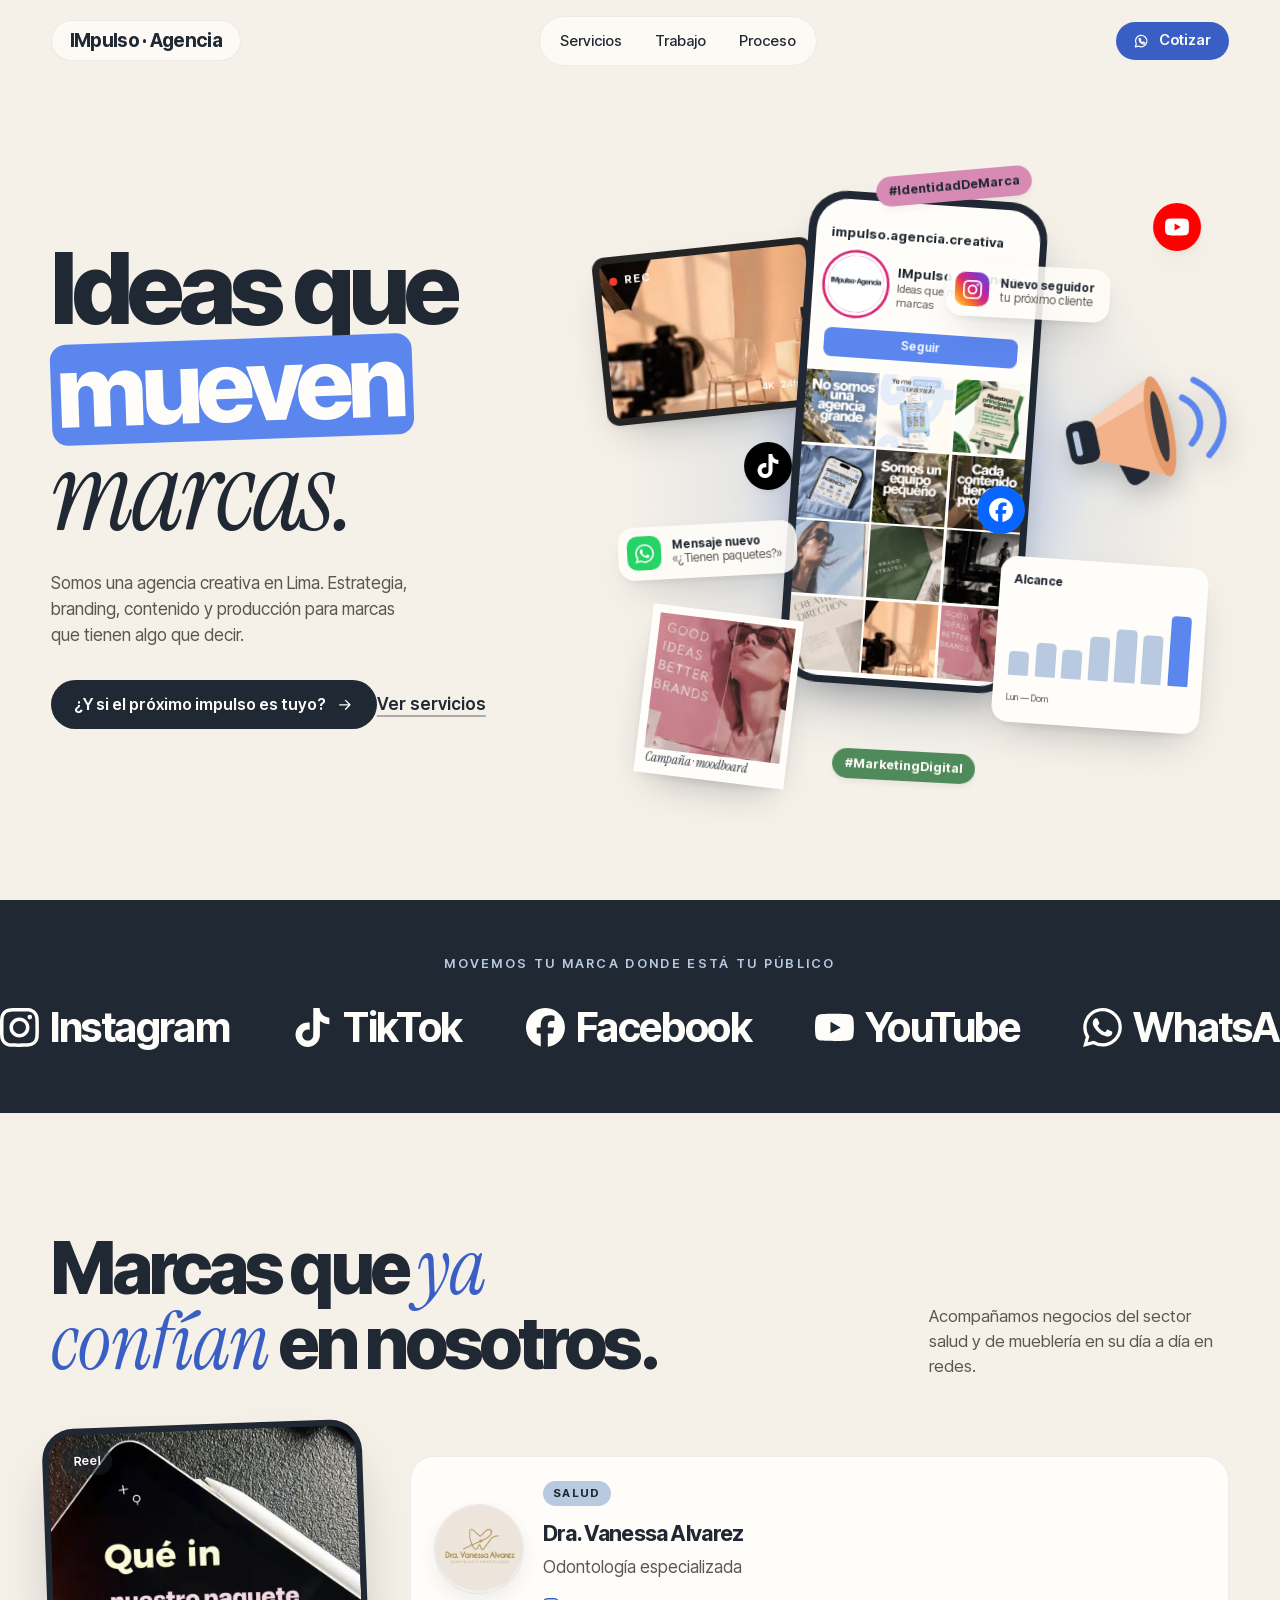
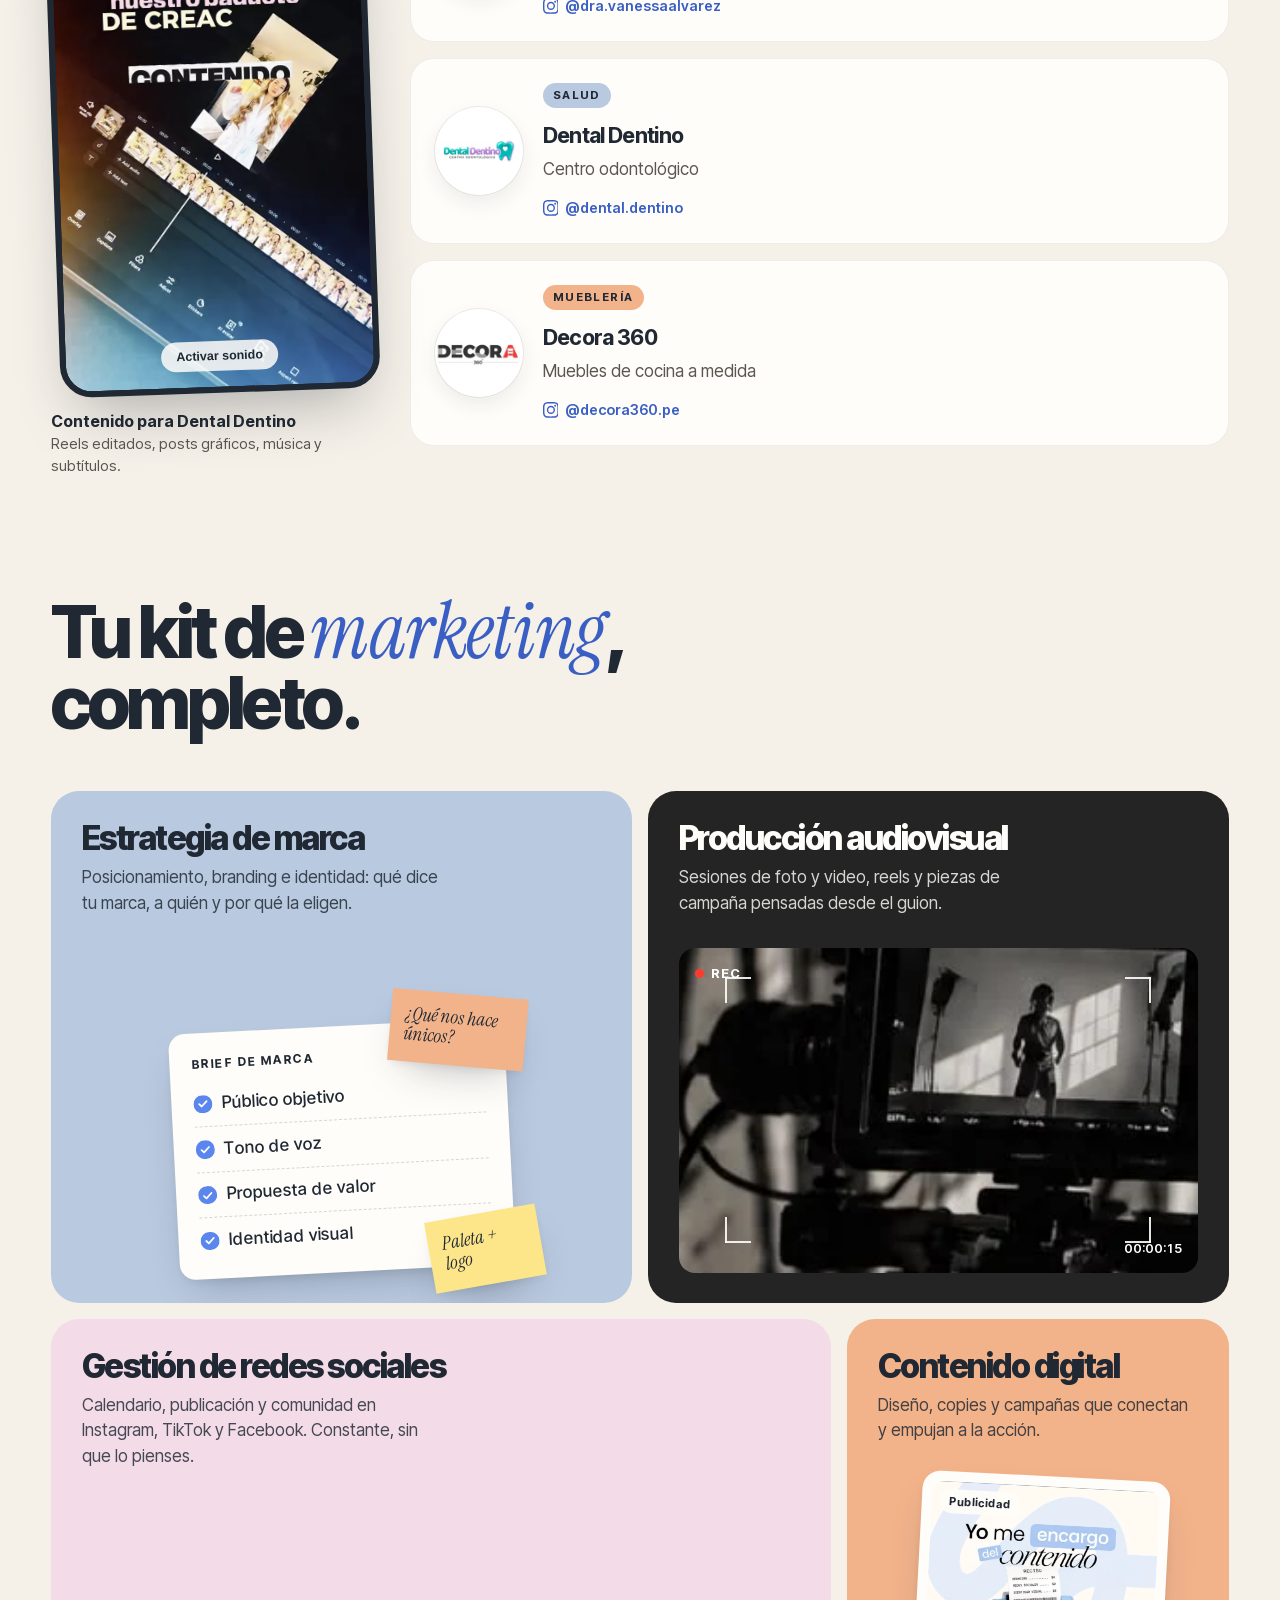
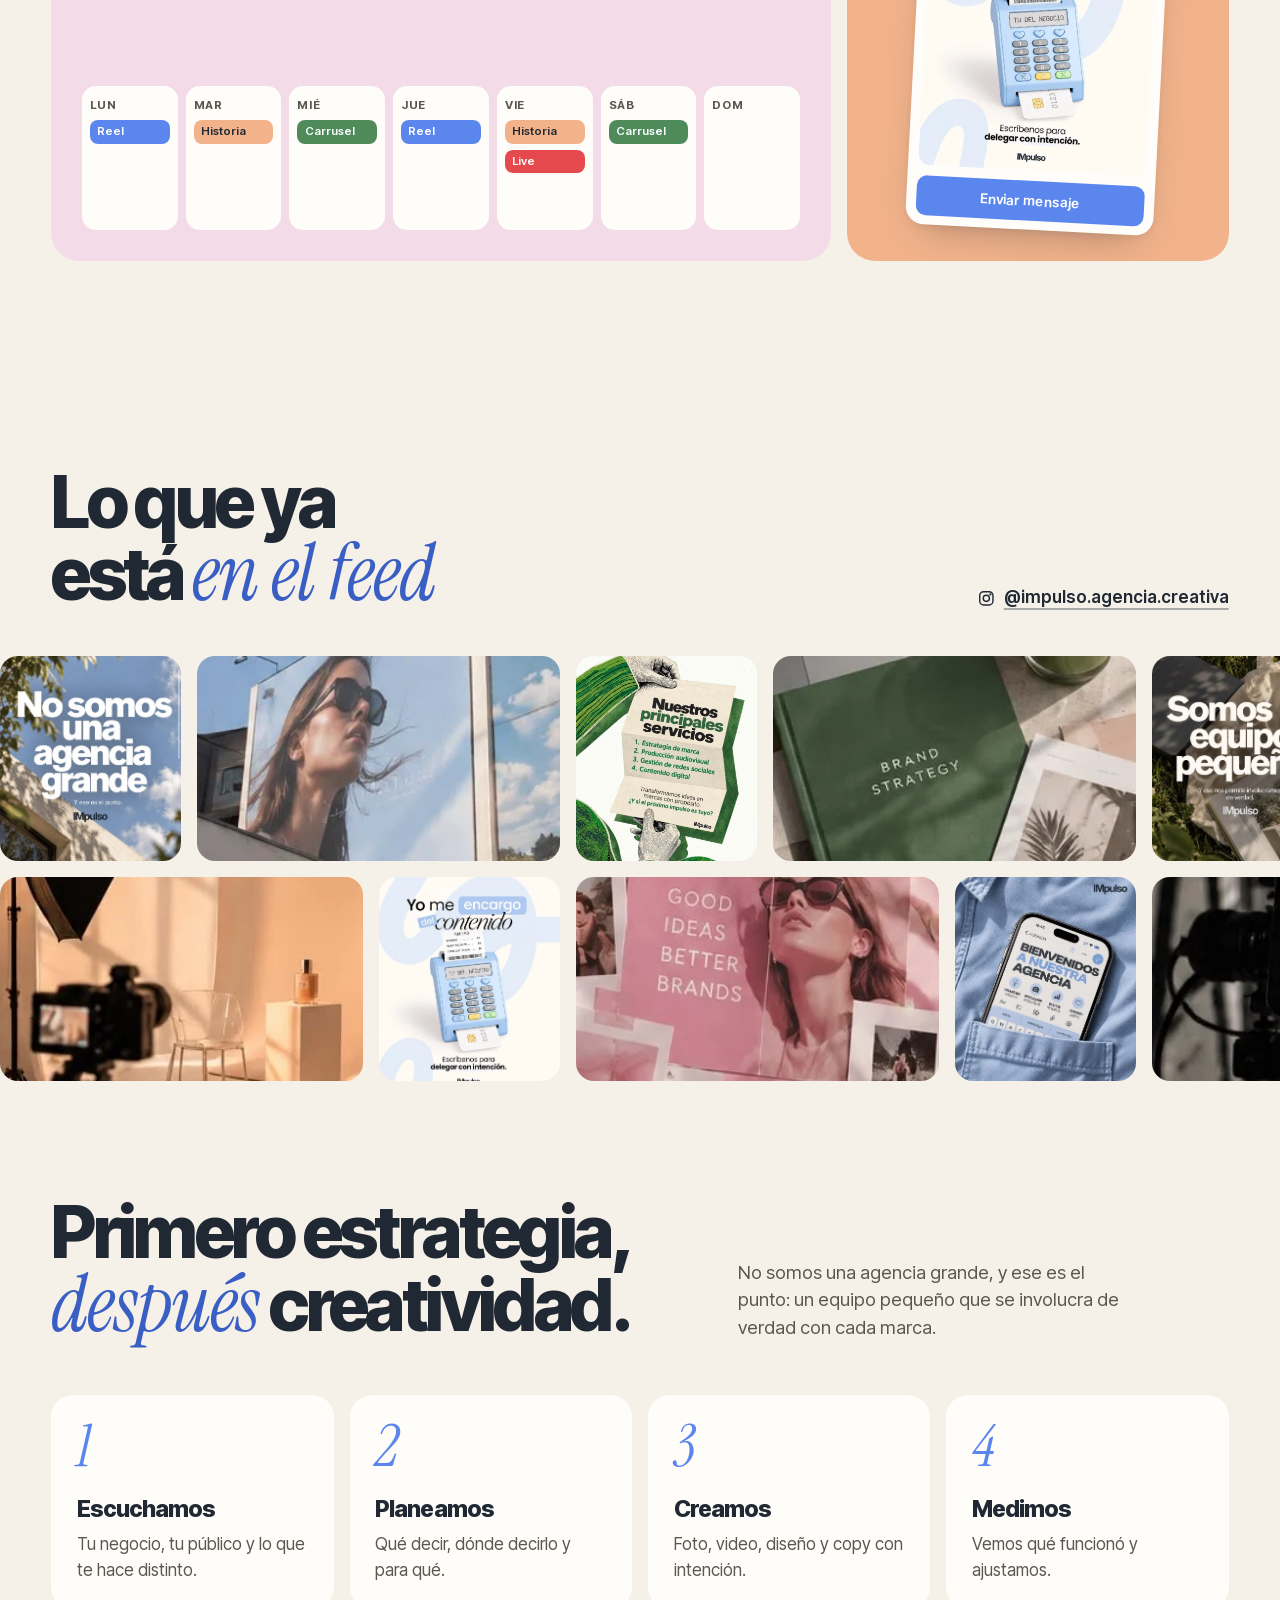
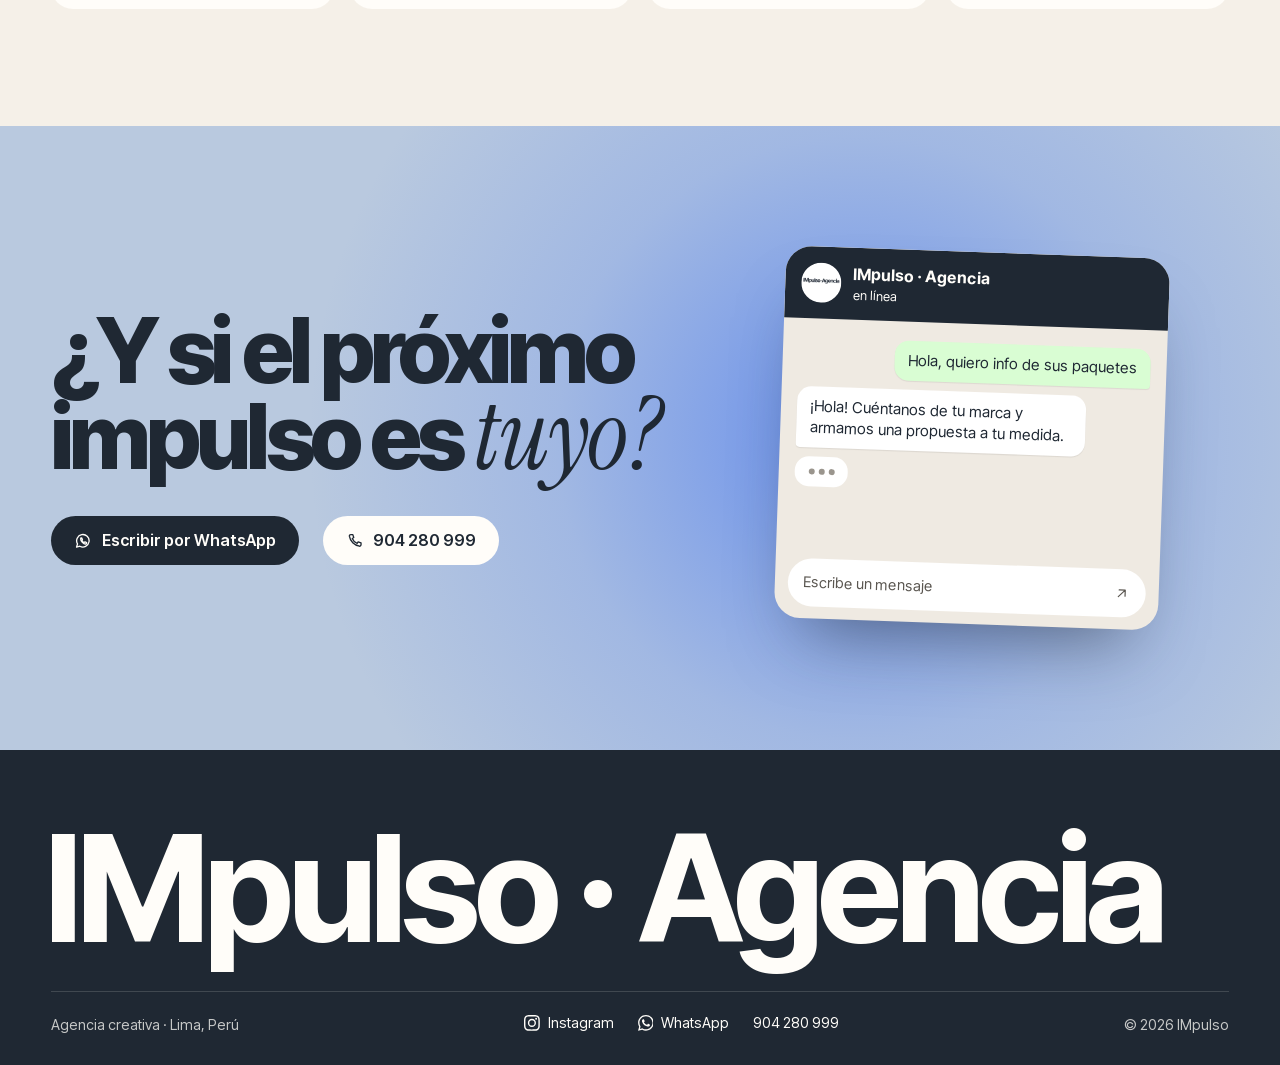
==== commit 2a6fe629: "Agregar reel de Dental Dentino" ====
--- a/index.html
+++ b/index.html
@@ -1 +1 @@
-<!DOCTYPE html><html lang="es" class="SWhvQq_variable blaeUG_variable" data-intro="cargando"><head><meta charSet="utf-8"/><meta name="viewport" content="width=device-width, initial-scale=1"/><link rel="preload" href="/_next/static/media/4a0b7dd978568ff2-s.p.3fofz6dws3mg0.woff2" as="font" crossorigin="" type="font/woff2"/><link rel="preload" href="/_next/static/media/d902bc2bfdd0a4cb-s.p.1g73gv09-xcb6.woff2" as="font" crossorigin="" type="font/woff2"/><link rel="preload" href="/_next/static/media/e63b65bb308a9351-s.p.3j3877k49yy0l.woff2" as="font" crossorigin="" type="font/woff2"/><link rel="preload" href="/img/mood-estudio.webp" as="image"/><link rel="preload" href="/img/avatar.webp" as="image"/><link rel="preload" href="/img/post-no-somos.webp" as="image"/><link rel="preload" href="/img/post-encargo.webp" as="image"/><link rel="preload" href="/img/post-servicios.webp" as="image"/><link rel="preload" href="/img/post-bienvenidos.webp" as="image"/><link rel="preload" href="/img/post-equipo.webp" as="image"/><link rel="preload" href="/img/post-proposito.webp" as="image"/><link rel="preload" href="/img/mood-billboard.webp" as="image"/><link rel="preload" href="/img/mood-libro.webp" as="image"/><link rel="stylesheet" href="/_next/static/chunks/086gd200oxy7d.css" data-precedence="next"/><link rel="preload" as="script" fetchPriority="low" href="/_next/static/chunks/3cfn99dbrcvvp.js"/><script src="/_next/static/chunks/24oq267qibdq3.js" async=""></script><script src="/_next/static/chunks/3wbm-994r45kr.js" async=""></script><script src="/_next/static/chunks/turbopack-3-ry682tkyiqk.js" async=""></script><script src="/_next/static/chunks/0umf92h1sb77c.js" async=""></script><script src="/_next/static/chunks/0rmbajwgcz3ws.js" async=""></script><link rel="preload" href="/img/mood-camara.webp" as="image"/><link rel="preload" href="/img/mood-direccion.webp" as="image"/><link rel="preload" href="/img/mood-collage.webp" as="image"/><link rel="preload" href="/img/marca-vanessa.webp" as="image"/><link rel="preload" href="/img/marca-dentino.webp" as="image"/><link rel="preload" href="/img/marca-decora.webp" as="image"/><meta name="next-size-adjust" content=""/><meta name="theme-color" content="#f5f0e8"/><title>IMpulso · Agencia creativa en Lima</title><meta name="description" content="Transformamos ideas en marcas con propósito. Estrategia de marca, producción audiovisual, gestión de redes sociales y contenido digital en Lima, Perú."/><meta property="og:title" content="IMpulso · Agencia creativa"/><meta property="og:description" content="Ideas que mueven marcas. ¿Y si el próximo impulso es tuyo?"/><meta property="og:locale" content="es_PE"/><meta property="og:image" content="https://impulsoagencia.pe/opengraph.jpg"/><meta property="og:type" content="website"/><meta name="twitter:card" content="summary_large_image"/><meta name="twitter:title" content="IMpulso · Agencia creativa"/><meta name="twitter:description" content="Ideas que mueven marcas. ¿Y si el próximo impulso es tuyo?"/><meta name="twitter:image" content="https://impulsoagencia.pe/opengraph.jpg"/><link rel="icon" href="/icon.svg?icon.154te3hny59r0.svg" sizes="any" type="image/svg+xml"/><script src="/_next/static/chunks/0cz1d0mv5g_q7.js" noModule=""></script></head><body><div hidden=""><!--$--><!--/$--></div><noscript><style>html body{overflow:auto!important}.cargador{display:none!important}.entra,.revela,.pieza,.escena__luz,.metricas__barras i,.chat .chat__burbuja,.chat .chat__escribiendo{opacity:1!important;transform:none!important;scale:none!important}</style></noscript><div class="cargador" data-fase="cargando" role="status" aria-label="Cargando IMpulso"><span class="cargador__luz" aria-hidden="true"></span><p class="cargador__marca" aria-hidden="true"><span class="logo">IMpulso<span class="logo__punto" aria-hidden="true"></span>Agencia</span></p><ul class="cargador__avisos" aria-hidden="true"><li style="--i:0"><span class="cargador__icono"><svg viewBox="0 0 24 24" aria-hidden="true"><path d="M7.0301.084c-1.2768.0602-2.1487.264-2.911.5634-.7888.3075-1.4575.72-2.1228 1.3877-.6652.6677-1.075 1.3368-1.3802 2.127-.2954.7638-.4956 1.6365-.552 2.914-.0564 1.2775-.0689 1.6882-.0626 4.947.0062 3.2586.0206 3.6671.0825 4.9473.061 1.2765.264 2.1482.5635 2.9107.308.7889.72 1.4573 1.388 2.1228.6679.6655 1.3365 1.0743 2.1285 1.38.7632.295 1.6361.4961 2.9134.552 1.2773.056 1.6884.069 4.9462.0627 3.2578-.0062 3.668-.0207 4.9478-.0814 1.28-.0607 2.147-.2652 2.9098-.5633.7889-.3086 1.4578-.72 2.1228-1.3881.665-.6682 1.0745-1.3378 1.3795-2.1284.2957-.7632.4966-1.636.552-2.9124.056-1.2809.0692-1.6898.063-4.948-.0063-3.2583-.021-3.6668-.0817-4.9465-.0607-1.2797-.264-2.1487-.5633-2.9117-.3084-.7889-.72-1.4568-1.3876-2.1228C21.2982 1.33 20.628.9208 19.8378.6165 19.074.321 18.2017.1197 16.9244.0645 15.6471.0093 15.236-.005 11.977.0014 8.718.0076 8.31.0215 7.0301.0839m.1402 21.6932c-1.17-.0509-1.8053-.2453-2.2287-.408-.5606-.216-.96-.4771-1.3819-.895-.422-.4178-.6811-.8186-.9-1.378-.1644-.4234-.3624-1.058-.4171-2.228-.0595-1.2645-.072-1.6442-.079-4.848-.007-3.2037.0053-3.583.0607-4.848.05-1.169.2456-1.805.408-2.2282.216-.5613.4762-.96.895-1.3816.4188-.4217.8184-.6814 1.3783-.9003.423-.1651 1.0575-.3614 2.227-.4171 1.2655-.06 1.6447-.072 4.848-.079 3.2033-.007 3.5835.005 4.8495.0608 1.169.0508 1.8053.2445 2.228.408.5608.216.96.4754 1.3816.895.4217.4194.6816.8176.9005 1.3787.1653.4217.3617 1.056.4169 2.2263.0602 1.2655.0739 1.645.0796 4.848.0058 3.203-.0055 3.5834-.061 4.848-.051 1.17-.245 1.8055-.408 2.2294-.216.5604-.4763.96-.8954 1.3814-.419.4215-.8181.6811-1.3783.9-.4224.1649-1.0577.3617-2.2262.4174-1.2656.0595-1.6448.072-4.8493.079-3.2045.007-3.5825-.006-4.848-.0608M16.953 5.5864A1.44 1.44 0 1 0 18.39 4.144a1.44 1.44 0 0 0-1.437 1.4424M5.8385 12.012c.0067 3.4032 2.7706 6.1557 6.173 6.1493 3.4026-.0065 6.157-2.7701 6.1506-6.1733-.0065-3.4032-2.771-6.1565-6.174-6.1498-3.403.0067-6.156 2.771-6.1496 6.1738M8 12.0077a4 4 0 1 1 4.008 3.9921A3.9996 3.9996 0 0 1 8 12.0077" fill="#fff"></path></svg></span><span><strong>Instagram</strong>Nuevo seguidor: tu próximo cliente</span><time>ahora</time></li><li style="--i:1"><span class="cargador__icono"><svg viewBox="0 0 24 24" aria-hidden="true"><path d="M12.525.02c1.31-.02 2.61-.01 3.91-.02.08 1.53.63 3.09 1.75 4.17 1.12 1.11 2.7 1.62 4.24 1.79v4.03c-1.44-.05-2.89-.35-4.2-.97-.57-.26-1.1-.59-1.62-.93-.01 2.92.01 5.84-.02 8.75-.08 1.4-.54 2.79-1.35 3.94-1.31 1.92-3.58 3.17-5.91 3.21-1.43.08-2.86-.31-4.08-1.03-2.02-1.19-3.44-3.37-3.65-5.71-.02-.5-.03-1-.01-1.49.18-1.9 1.12-3.72 2.58-4.96 1.66-1.44 3.98-2.13 6.15-1.72.02 1.48-.04 2.96-.04 4.44-.99-.32-2.15-.23-3.02.37-.63.41-1.11 1.04-1.36 1.75-.21.51-.15 1.07-.14 1.61.24 1.64 1.82 3.02 3.5 2.87 1.12-.01 2.19-.66 2.77-1.61.19-.33.4-.67.41-1.06.1-1.79.06-3.57.07-5.36.01-4.03-.01-8.05.02-12.07z" fill="#fff"></path></svg></span><span><strong>TikTok</strong>Tu video está despegando</span><time>ahora</time></li><li style="--i:2"><span class="cargador__icono"><svg viewBox="0 0 24 24" aria-hidden="true"><path d="M17.472 14.382c-.297-.149-1.758-.867-2.03-.967-.273-.099-.471-.148-.67.15-.197.297-.767.966-.94 1.164-.173.199-.347.223-.644.075-.297-.15-1.255-.463-2.39-1.475-.883-.788-1.48-1.761-1.653-2.059-.173-.297-.018-.458.13-.606.134-.133.298-.347.446-.52.149-.174.198-.298.298-.497.099-.198.05-.371-.025-.52-.075-.149-.669-1.612-.916-2.207-.242-.579-.487-.5-.669-.51-.173-.008-.371-.01-.57-.01-.198 0-.52.074-.792.372-.272.297-1.04 1.016-1.04 2.479 0 1.462 1.065 2.875 1.213 3.074.149.198 2.096 3.2 5.077 4.487.709.306 1.262.489 1.694.625.712.227 1.36.195 1.871.118.571-.085 1.758-.719 2.006-1.413.248-.694.248-1.289.173-1.413-.074-.124-.272-.198-.57-.347m-5.421 7.403h-.004a9.87 9.87 0 01-5.031-1.378l-.361-.214-3.741.982.998-3.648-.235-.374a9.86 9.86 0 01-1.51-5.26c.001-5.45 4.436-9.884 9.888-9.884 2.64 0 5.122 1.03 6.988 2.898a9.825 9.825 0 012.893 6.994c-.003 5.45-4.437 9.884-9.885 9.884m8.413-18.297A11.815 11.815 0 0012.05 0C5.495 0 .16 5.335.157 11.892c0 2.096.547 4.142 1.588 5.945L.057 24l6.305-1.654a11.882 11.882 0 005.683 1.448h.005c6.554 0 11.89-5.335 11.893-11.893a11.821 11.821 0 00-3.48-8.413Z" fill="#fff"></path></svg></span><span><strong>WhatsApp</strong>Mensaje nuevo: «¿Tienen paquetes?»</span><time>ahora</time></li><li style="--i:3"><span class="cargador__icono"><svg viewBox="0 0 24 24" aria-hidden="true"><path d="M9.101 23.691v-7.98H6.627v-3.667h2.474v-1.58c0-4.085 1.848-5.978 5.858-5.978.401 0 .955.042 1.468.103a8.68 8.68 0 0 1 1.141.195v3.325a8.623 8.623 0 0 0-.653-.036 26.805 26.805 0 0 0-.733-.009c-.707 0-1.259.096-1.675.309a1.686 1.686 0 0 0-.679.622c-.258.42-.374.995-.374 1.752v1.297h3.919l-.386 2.103-.287 1.564h-3.246v8.245C19.396 23.238 24 18.179 24 12.044c0-6.627-5.373-12-12-12s-12 5.373-12 12c0 5.628 3.874 10.35 9.101 11.647Z" fill="#fff"></path></svg></span><span><strong>Facebook</strong>A tu comunidad le encantó tu publicación</span><time>ahora</time></li><li style="--i:4"><span class="cargador__icono"><svg viewBox="0 0 24 24" aria-hidden="true"><path d="M23.498 6.186a3.016 3.016 0 0 0-2.122-2.136C19.505 3.545 12 3.545 12 3.545s-7.505 0-9.377.505A3.017 3.017 0 0 0 .502 6.186C0 8.07 0 12 0 12s0 3.93.502 5.814a3.016 3.016 0 0 0 2.122 2.136c1.871.505 9.376.505 9.376.505s7.505 0 9.377-.505a3.015 3.015 0 0 0 2.122-2.136C24 15.93 24 12 24 12s0-3.93-.502-5.814zM9.545 15.568V8.432L15.818 12l-6.273 3.568z" fill="#fff"></path></svg></span><span><strong>YouTube</strong>Nueva suscripción a tu canal</span><time>ahora</time></li></ul><div class="cargador__pie" aria-hidden="true"><span>Moviendo tu marca</span><span class="cargador__numero"><span>0</span>%</span><span class="cargador__barra"><span></span></span></div></div><header class="nav"><a href="#inicio" class="nav__marca" aria-label="IMpulso Agencia, ir al inicio"><span class="logo">IMpulso<span class="logo__punto" aria-hidden="true"></span>Agencia</span></a><nav aria-label="Secciones"><a href="#servicios">Servicios</a><a href="#trabajo">Trabajo</a><a href="#proceso">Proceso</a></nav><a href="https://wa.me/message/RGYCXITP77EBE1" class="boton boton--chico" target="_blank" rel="noopener noreferrer"><svg class="icono" viewBox="0 0 24 24" fill="none" stroke="currentColor" stroke-width="1.8" stroke-linecap="round" stroke-linejoin="round" aria-hidden="true"><path d="M3.5 20.5l1.3-4.2A8.5 8.5 0 1 1 8 19.4z"></path><path d="M9 8.6c.2-.5.5-.6.8-.6h.5c.2 0 .4.1.5.4l.7 1.6c.1.2 0 .5-.1.7l-.5.6c-.1.1-.1.3 0 .5.6 1.1 1.4 1.9 2.5 2.5.2.1.4.1.5 0l.6-.6c.2-.2.4-.2.7-.1l1.6.7c.3.1.4.3.4.5v.5c0 .3-.1.6-.6.8-.6.3-1.6.5-3-.2a9 9 0 0 1-3.9-3.9c-.7-1.4-.5-2.4-.2-3z"></path></svg>Cotizar</a></header><main><section class="hero" id="inicio"><div class="hero__texto"><h1 class="hero__titulo"><span class="linea"><span class="entra" style="--d:0">Ideas que</span></span><span class="linea"><span class="entra" style="--d:1"><span class="pastilla">mueven</span></span></span><span class="linea"><span class="entra serif" style="--d:2">marcas.</span></span></h1><p class="hero__bajada entra" style="--d:3">Somos una agencia creativa en Lima. Estrategia, branding, contenido y producción para marcas que tienen algo que decir.</p><div class="acciones entra" style="--d:4"><a href="https://wa.me/message/RGYCXITP77EBE1" class="boton" target="_blank" rel="noopener noreferrer">¿Y si el próximo impulso es tuyo?<svg class="icono" viewBox="0 0 24 24" fill="none" stroke="currentColor" stroke-width="1.8" stroke-linecap="round" stroke-linejoin="round" aria-hidden="true"><path d="M5 12h14M13 6l6 6-6 6"></path></svg></a><a href="#servicios" class="enlace">Ver servicios</a></div></div><div class="escena" aria-hidden="true"><span class="escena__luz"></span><div class="pieza visor" data-prof="0.6" style="--d:1"><div class="visor__foto"><img src="/img/mood-estudio.webp" alt=""/></div><span class="visor__rec">REC</span><span class="visor__dato">4K · 24fps</span></div><div class="pieza telefono" data-prof="0.25" style="--d:0"><div class="telefono__pantalla"><div class="ig__barra"><span>impulso.agencia.creativa</span></div><div class="ig__perfil"><img class="ig__avatar" src="/img/avatar.webp" alt=""/><span class="ig__bio"><strong>IMpulso · Agencia</strong>Ideas que mueven marcas</span></div><span class="ig__boton">Seguir</span><div class="ig__grid"><img src="/img/post-no-somos.webp" alt=""/><img src="/img/post-encargo.webp" alt=""/><img src="/img/post-servicios.webp" alt=""/><img src="/img/post-bienvenidos.webp" alt=""/><img src="/img/post-equipo.webp" alt=""/><img src="/img/post-proposito.webp" alt=""/><img src="/img/mood-billboard.webp" alt=""/><img src="/img/mood-libro.webp" alt=""/><img src="/img/mood-camara.webp" alt=""/><img src="/img/mood-direccion.webp" alt=""/><img src="/img/mood-estudio.webp" alt=""/><img src="/img/mood-collage.webp" alt=""/></div></div></div><div class="pieza aviso aviso--a" data-prof="1" style="--d:3"><span class="aviso__icono aviso__icono--ig"><svg viewBox="0 0 24 24" aria-hidden="true"><path d="M7.0301.084c-1.2768.0602-2.1487.264-2.911.5634-.7888.3075-1.4575.72-2.1228 1.3877-.6652.6677-1.075 1.3368-1.3802 2.127-.2954.7638-.4956 1.6365-.552 2.914-.0564 1.2775-.0689 1.6882-.0626 4.947.0062 3.2586.0206 3.6671.0825 4.9473.061 1.2765.264 2.1482.5635 2.9107.308.7889.72 1.4573 1.388 2.1228.6679.6655 1.3365 1.0743 2.1285 1.38.7632.295 1.6361.4961 2.9134.552 1.2773.056 1.6884.069 4.9462.0627 3.2578-.0062 3.668-.0207 4.9478-.0814 1.28-.0607 2.147-.2652 2.9098-.5633.7889-.3086 1.4578-.72 2.1228-1.3881.665-.6682 1.0745-1.3378 1.3795-2.1284.2957-.7632.4966-1.636.552-2.9124.056-1.2809.0692-1.6898.063-4.948-.0063-3.2583-.021-3.6668-.0817-4.9465-.0607-1.2797-.264-2.1487-.5633-2.9117-.3084-.7889-.72-1.4568-1.3876-2.1228C21.2982 1.33 20.628.9208 19.8378.6165 19.074.321 18.2017.1197 16.9244.0645 15.6471.0093 15.236-.005 11.977.0014 8.718.0076 8.31.0215 7.0301.0839m.1402 21.6932c-1.17-.0509-1.8053-.2453-2.2287-.408-.5606-.216-.96-.4771-1.3819-.895-.422-.4178-.6811-.8186-.9-1.378-.1644-.4234-.3624-1.058-.4171-2.228-.0595-1.2645-.072-1.6442-.079-4.848-.007-3.2037.0053-3.583.0607-4.848.05-1.169.2456-1.805.408-2.2282.216-.5613.4762-.96.895-1.3816.4188-.4217.8184-.6814 1.3783-.9003.423-.1651 1.0575-.3614 2.227-.4171 1.2655-.06 1.6447-.072 4.848-.079 3.2033-.007 3.5835.005 4.8495.0608 1.169.0508 1.8053.2445 2.228.408.5608.216.96.4754 1.3816.895.4217.4194.6816.8176.9005 1.3787.1653.4217.3617 1.056.4169 2.2263.0602 1.2655.0739 1.645.0796 4.848.0058 3.203-.0055 3.5834-.061 4.848-.051 1.17-.245 1.8055-.408 2.2294-.216.5604-.4763.96-.8954 1.3814-.419.4215-.8181.6811-1.3783.9-.4224.1649-1.0577.3617-2.2262.4174-1.2656.0595-1.6448.072-4.8493.079-3.2045.007-3.5825-.006-4.848-.0608M16.953 5.5864A1.44 1.44 0 1 0 18.39 4.144a1.44 1.44 0 0 0-1.437 1.4424M5.8385 12.012c.0067 3.4032 2.7706 6.1557 6.173 6.1493 3.4026-.0065 6.157-2.7701 6.1506-6.1733-.0065-3.4032-2.771-6.1565-6.174-6.1498-3.403.0067-6.156 2.771-6.1496 6.1738M8 12.0077a4 4 0 1 1 4.008 3.9921A3.9996 3.9996 0 0 1 8 12.0077" fill="#fff"></path></svg></span><span><strong>Nuevo seguidor</strong>tu próximo cliente</span></div><div class="pieza aviso aviso--b" data-prof="0.9" style="--d:5"><span class="aviso__icono aviso__icono--wa"><svg viewBox="0 0 24 24" aria-hidden="true"><path d="M17.472 14.382c-.297-.149-1.758-.867-2.03-.967-.273-.099-.471-.148-.67.15-.197.297-.767.966-.94 1.164-.173.199-.347.223-.644.075-.297-.15-1.255-.463-2.39-1.475-.883-.788-1.48-1.761-1.653-2.059-.173-.297-.018-.458.13-.606.134-.133.298-.347.446-.52.149-.174.198-.298.298-.497.099-.198.05-.371-.025-.52-.075-.149-.669-1.612-.916-2.207-.242-.579-.487-.5-.669-.51-.173-.008-.371-.01-.57-.01-.198 0-.52.074-.792.372-.272.297-1.04 1.016-1.04 2.479 0 1.462 1.065 2.875 1.213 3.074.149.198 2.096 3.2 5.077 4.487.709.306 1.262.489 1.694.625.712.227 1.36.195 1.871.118.571-.085 1.758-.719 2.006-1.413.248-.694.248-1.289.173-1.413-.074-.124-.272-.198-.57-.347m-5.421 7.403h-.004a9.87 9.87 0 01-5.031-1.378l-.361-.214-3.741.982.998-3.648-.235-.374a9.86 9.86 0 01-1.51-5.26c.001-5.45 4.436-9.884 9.888-9.884 2.64 0 5.122 1.03 6.988 2.898a9.825 9.825 0 012.893 6.994c-.003 5.45-4.437 9.884-9.885 9.884m8.413-18.297A11.815 11.815 0 0012.05 0C5.495 0 .16 5.335.157 11.892c0 2.096.547 4.142 1.588 5.945L.057 24l6.305-1.654a11.882 11.882 0 005.683 1.448h.005c6.554 0 11.89-5.335 11.893-11.893a11.821 11.821 0 00-3.48-8.413Z" fill="#fff"></path></svg></span><span><strong>Mensaje nuevo</strong>«¿Tienen paquetes?»</span></div><div class="pieza megafono" data-prof="1.2" style="--d:4"><svg viewBox="0 0 160 120" aria-hidden="true"><g class="megafono__ondas" fill="none" stroke="var(--azul)" stroke-width="6" stroke-linecap="round"><path d="M122 38c8 6 12 14 12 22s-4 16-12 22"></path><path d="M136 24c13 10 20 23 20 36s-7 26-20 36"></path></g><path d="M46 70l10 34a7 7 0 0 0 9 5l8-3a7 7 0 0 0 4-9l-9-27z" fill="var(--tinta)"></path><path d="M30 42 96 12v96L30 78z" fill="var(--durazno)"></path><path d="M30 42 96 12v18L30 52z" fill="#fff" opacity=".35"></path><ellipse cx="96" cy="60" rx="12" ry="48" fill="#e59a6c"></ellipse><ellipse cx="96" cy="60" rx="6" ry="34" fill="var(--tinta)" opacity=".85"></ellipse><rect x="8" y="40" width="28" height="40" rx="9" fill="var(--tinta)"></rect><rect x="14" y="48" width="6" height="24" rx="3" fill="var(--cielo)"></rect></svg></div><div class="pieza metricas" data-prof="0.7" style="--d:6"><span class="metricas__titulo">Alcance</span><span class="metricas__barras"><i style="--h:32%;--i:0"></i><i style="--h:45%;--i:1"></i><i style="--h:38%;--i:2"></i><i style="--h:58%;--i:3"></i><i style="--h:70%;--i:4"></i><i style="--h:64%;--i:5"></i><i style="--h:92%;--i:6"></i></span><span class="metricas__pie">Lun — Dom</span></div><figure class="pieza polaroid" data-prof="0.5" style="--d:7"><img src="/img/mood-collage.webp" alt=""/><figcaption>Campaña · moodboard</figcaption></figure><span class="pieza burbuja burbuja--tt" data-prof="1.4" style="--d:8"><svg viewBox="0 0 24 24" aria-hidden="true"><path d="M12.525.02c1.31-.02 2.61-.01 3.91-.02.08 1.53.63 3.09 1.75 4.17 1.12 1.11 2.7 1.62 4.24 1.79v4.03c-1.44-.05-2.89-.35-4.2-.97-.57-.26-1.1-.59-1.62-.93-.01 2.92.01 5.84-.02 8.75-.08 1.4-.54 2.79-1.35 3.94-1.31 1.92-3.58 3.17-5.91 3.21-1.43.08-2.86-.31-4.08-1.03-2.02-1.19-3.44-3.37-3.65-5.71-.02-.5-.03-1-.01-1.49.18-1.9 1.12-3.72 2.58-4.96 1.66-1.44 3.98-2.13 6.15-1.72.02 1.48-.04 2.96-.04 4.44-.99-.32-2.15-.23-3.02.37-.63.41-1.11 1.04-1.36 1.75-.21.51-.15 1.07-.14 1.61.24 1.64 1.82 3.02 3.5 2.87 1.12-.01 2.19-.66 2.77-1.61.19-.33.4-.67.41-1.06.1-1.79.06-3.57.07-5.36.01-4.03-.01-8.05.02-12.07z" fill="#fff"></path></svg></span><span class="pieza burbuja burbuja--yt" data-prof="1.1" style="--d:9"><svg viewBox="0 0 24 24" aria-hidden="true"><path d="M23.498 6.186a3.016 3.016 0 0 0-2.122-2.136C19.505 3.545 12 3.545 12 3.545s-7.505 0-9.377.505A3.017 3.017 0 0 0 .502 6.186C0 8.07 0 12 0 12s0 3.93.502 5.814a3.016 3.016 0 0 0 2.122 2.136c1.871.505 9.376.505 9.376.505s7.505 0 9.377-.505a3.015 3.015 0 0 0 2.122-2.136C24 15.93 24 12 24 12s0-3.93-.502-5.814zM9.545 15.568V8.432L15.818 12l-6.273 3.568z" fill="#fff"></path></svg></span><span class="pieza burbuja burbuja--fb" data-prof="0.8" style="--d:10"><svg viewBox="0 0 24 24" aria-hidden="true"><path d="M9.101 23.691v-7.98H6.627v-3.667h2.474v-1.58c0-4.085 1.848-5.978 5.858-5.978.401 0 .955.042 1.468.103a8.68 8.68 0 0 1 1.141.195v3.325a8.623 8.623 0 0 0-.653-.036 26.805 26.805 0 0 0-.733-.009c-.707 0-1.259.096-1.675.309a1.686 1.686 0 0 0-.679.622c-.258.42-.374.995-.374 1.752v1.297h3.919l-.386 2.103-.287 1.564h-3.246v8.245C19.396 23.238 24 18.179 24 12.044c0-6.627-5.373-12-12-12s-12 5.373-12 12c0 5.628 3.874 10.35 9.101 11.647Z" fill="#fff"></path></svg></span><span class="pieza hashtag hashtag--a" data-prof="1.3" style="--d:6">#IdentidadDeMarca</span><span class="pieza hashtag hashtag--b" data-prof="0.9" style="--d:8">#MarketingDigital</span></div></section><section class="redes" aria-label="Redes donde movemos tu marca"><p class="redes__titulo">Movemos tu marca donde está tu público</p><div class="redes__cinta"><div class="redes__pista"><ul><li><svg viewBox="0 0 24 24" aria-hidden="true"><path d="M7.0301.084c-1.2768.0602-2.1487.264-2.911.5634-.7888.3075-1.4575.72-2.1228 1.3877-.6652.6677-1.075 1.3368-1.3802 2.127-.2954.7638-.4956 1.6365-.552 2.914-.0564 1.2775-.0689 1.6882-.0626 4.947.0062 3.2586.0206 3.6671.0825 4.9473.061 1.2765.264 2.1482.5635 2.9107.308.7889.72 1.4573 1.388 2.1228.6679.6655 1.3365 1.0743 2.1285 1.38.7632.295 1.6361.4961 2.9134.552 1.2773.056 1.6884.069 4.9462.0627 3.2578-.0062 3.668-.0207 4.9478-.0814 1.28-.0607 2.147-.2652 2.9098-.5633.7889-.3086 1.4578-.72 2.1228-1.3881.665-.6682 1.0745-1.3378 1.3795-2.1284.2957-.7632.4966-1.636.552-2.9124.056-1.2809.0692-1.6898.063-4.948-.0063-3.2583-.021-3.6668-.0817-4.9465-.0607-1.2797-.264-2.1487-.5633-2.9117-.3084-.7889-.72-1.4568-1.3876-2.1228C21.2982 1.33 20.628.9208 19.8378.6165 19.074.321 18.2017.1197 16.9244.0645 15.6471.0093 15.236-.005 11.977.0014 8.718.0076 8.31.0215 7.0301.0839m.1402 21.6932c-1.17-.0509-1.8053-.2453-2.2287-.408-.5606-.216-.96-.4771-1.3819-.895-.422-.4178-.6811-.8186-.9-1.378-.1644-.4234-.3624-1.058-.4171-2.228-.0595-1.2645-.072-1.6442-.079-4.848-.007-3.2037.0053-3.583.0607-4.848.05-1.169.2456-1.805.408-2.2282.216-.5613.4762-.96.895-1.3816.4188-.4217.8184-.6814 1.3783-.9003.423-.1651 1.0575-.3614 2.227-.4171 1.2655-.06 1.6447-.072 4.848-.079 3.2033-.007 3.5835.005 4.8495.0608 1.169.0508 1.8053.2445 2.228.408.5608.216.96.4754 1.3816.895.4217.4194.6816.8176.9005 1.3787.1653.4217.3617 1.056.4169 2.2263.0602 1.2655.0739 1.645.0796 4.848.0058 3.203-.0055 3.5834-.061 4.848-.051 1.17-.245 1.8055-.408 2.2294-.216.5604-.4763.96-.8954 1.3814-.419.4215-.8181.6811-1.3783.9-.4224.1649-1.0577.3617-2.2262.4174-1.2656.0595-1.6448.072-4.8493.079-3.2045.007-3.5825-.006-4.848-.0608M16.953 5.5864A1.44 1.44 0 1 0 18.39 4.144a1.44 1.44 0 0 0-1.437 1.4424M5.8385 12.012c.0067 3.4032 2.7706 6.1557 6.173 6.1493 3.4026-.0065 6.157-2.7701 6.1506-6.1733-.0065-3.4032-2.771-6.1565-6.174-6.1498-3.403.0067-6.156 2.771-6.1496 6.1738M8 12.0077a4 4 0 1 1 4.008 3.9921A3.9996 3.9996 0 0 1 8 12.0077" fill="currentColor"></path></svg>Instagram</li><li><svg viewBox="0 0 24 24" aria-hidden="true"><path d="M12.525.02c1.31-.02 2.61-.01 3.91-.02.08 1.53.63 3.09 1.75 4.17 1.12 1.11 2.7 1.62 4.24 1.79v4.03c-1.44-.05-2.89-.35-4.2-.97-.57-.26-1.1-.59-1.62-.93-.01 2.92.01 5.84-.02 8.75-.08 1.4-.54 2.79-1.35 3.94-1.31 1.92-3.58 3.17-5.91 3.21-1.43.08-2.86-.31-4.08-1.03-2.02-1.19-3.44-3.37-3.65-5.71-.02-.5-.03-1-.01-1.49.18-1.9 1.12-3.72 2.58-4.96 1.66-1.44 3.98-2.13 6.15-1.72.02 1.48-.04 2.96-.04 4.44-.99-.32-2.15-.23-3.02.37-.63.41-1.11 1.04-1.36 1.75-.21.51-.15 1.07-.14 1.61.24 1.64 1.82 3.02 3.5 2.87 1.12-.01 2.19-.66 2.77-1.61.19-.33.4-.67.41-1.06.1-1.79.06-3.57.07-5.36.01-4.03-.01-8.05.02-12.07z" fill="currentColor"></path></svg>TikTok</li><li><svg viewBox="0 0 24 24" aria-hidden="true"><path d="M9.101 23.691v-7.98H6.627v-3.667h2.474v-1.58c0-4.085 1.848-5.978 5.858-5.978.401 0 .955.042 1.468.103a8.68 8.68 0 0 1 1.141.195v3.325a8.623 8.623 0 0 0-.653-.036 26.805 26.805 0 0 0-.733-.009c-.707 0-1.259.096-1.675.309a1.686 1.686 0 0 0-.679.622c-.258.42-.374.995-.374 1.752v1.297h3.919l-.386 2.103-.287 1.564h-3.246v8.245C19.396 23.238 24 18.179 24 12.044c0-6.627-5.373-12-12-12s-12 5.373-12 12c0 5.628 3.874 10.35 9.101 11.647Z" fill="currentColor"></path></svg>Facebook</li><li><svg viewBox="0 0 24 24" aria-hidden="true"><path d="M23.498 6.186a3.016 3.016 0 0 0-2.122-2.136C19.505 3.545 12 3.545 12 3.545s-7.505 0-9.377.505A3.017 3.017 0 0 0 .502 6.186C0 8.07 0 12 0 12s0 3.93.502 5.814a3.016 3.016 0 0 0 2.122 2.136c1.871.505 9.376.505 9.376.505s7.505 0 9.377-.505a3.015 3.015 0 0 0 2.122-2.136C24 15.93 24 12 24 12s0-3.93-.502-5.814zM9.545 15.568V8.432L15.818 12l-6.273 3.568z" fill="currentColor"></path></svg>YouTube</li><li><svg viewBox="0 0 24 24" aria-hidden="true"><path d="M17.472 14.382c-.297-.149-1.758-.867-2.03-.967-.273-.099-.471-.148-.67.15-.197.297-.767.966-.94 1.164-.173.199-.347.223-.644.075-.297-.15-1.255-.463-2.39-1.475-.883-.788-1.48-1.761-1.653-2.059-.173-.297-.018-.458.13-.606.134-.133.298-.347.446-.52.149-.174.198-.298.298-.497.099-.198.05-.371-.025-.52-.075-.149-.669-1.612-.916-2.207-.242-.579-.487-.5-.669-.51-.173-.008-.371-.01-.57-.01-.198 0-.52.074-.792.372-.272.297-1.04 1.016-1.04 2.479 0 1.462 1.065 2.875 1.213 3.074.149.198 2.096 3.2 5.077 4.487.709.306 1.262.489 1.694.625.712.227 1.36.195 1.871.118.571-.085 1.758-.719 2.006-1.413.248-.694.248-1.289.173-1.413-.074-.124-.272-.198-.57-.347m-5.421 7.403h-.004a9.87 9.87 0 01-5.031-1.378l-.361-.214-3.741.982.998-3.648-.235-.374a9.86 9.86 0 01-1.51-5.26c.001-5.45 4.436-9.884 9.888-9.884 2.64 0 5.122 1.03 6.988 2.898a9.825 9.825 0 012.893 6.994c-.003 5.45-4.437 9.884-9.885 9.884m8.413-18.297A11.815 11.815 0 0012.05 0C5.495 0 .16 5.335.157 11.892c0 2.096.547 4.142 1.588 5.945L.057 24l6.305-1.654a11.882 11.882 0 005.683 1.448h.005c6.554 0 11.89-5.335 11.893-11.893a11.821 11.821 0 00-3.48-8.413Z" fill="currentColor"></path></svg>WhatsApp</li><li><svg viewBox="0 0 24 24" aria-hidden="true"><path d="M12.48 10.92v3.28h7.84c-.24 1.84-.853 3.187-1.787 4.133-1.147 1.147-2.933 2.4-6.053 2.4-4.827 0-8.6-3.893-8.6-8.72s3.773-8.72 8.6-8.72c2.6 0 4.507 1.027 5.907 2.347l2.307-2.307C18.747 1.44 16.133 0 12.48 0 5.867 0 .307 5.387.307 12s5.56 12 12.173 12c3.573 0 6.267-1.173 8.373-3.36 2.16-2.16 2.84-5.213 2.84-7.667 0-.76-.053-1.467-.173-2.053H12.48z" fill="currentColor"></path></svg>Google</li><li><svg viewBox="0 0 24 24" aria-hidden="true"><path d="M12.017 0C5.396 0 .029 5.367.029 11.987c0 5.079 3.158 9.417 7.618 11.162-.105-.949-.199-2.403.041-3.439.219-.937 1.406-5.957 1.406-5.957s-.359-.72-.359-1.781c0-1.663.967-2.911 2.168-2.911 1.024 0 1.518.769 1.518 1.688 0 1.029-.653 2.567-.992 3.992-.285 1.193.6 2.165 1.775 2.165 2.128 0 3.768-2.245 3.768-5.487 0-2.861-2.063-4.869-5.008-4.869-3.41 0-5.409 2.562-5.409 5.199 0 1.033.394 2.143.889 2.741.099.12.112.225.085.345-.09.375-.293 1.199-.334 1.363-.053.225-.172.271-.401.165-1.495-.69-2.433-2.878-2.433-4.646 0-3.776 2.748-7.252 7.92-7.252 4.158 0 7.392 2.967 7.392 6.923 0 4.135-2.607 7.462-6.233 7.462-1.214 0-2.354-.629-2.758-1.379l-.749 2.848c-.269 1.045-1.004 2.352-1.498 3.146 1.123.345 2.306.535 3.55.535 6.607 0 11.985-5.365 11.985-11.987C23.97 5.39 18.592.026 11.985.026L12.017 0z" fill="currentColor"></path></svg>Pinterest</li><li><svg viewBox="0 0 24 24" aria-hidden="true"><path d="M12.186 24h-.007c-3.581-.024-6.334-1.205-8.184-3.509C2.35 18.44 1.5 15.586 1.472 12.01v-.017c.03-3.579.879-6.43 2.525-8.482C5.845 1.205 8.6.024 12.18 0h.014c2.746.02 5.043.725 6.826 2.098 1.677 1.29 2.858 3.13 3.509 5.467l-2.04.569c-1.104-3.96-3.898-5.984-8.304-6.015-2.91.022-5.11.936-6.54 2.717C4.307 6.504 3.616 8.914 3.589 12c.027 3.086.718 5.496 2.057 7.164 1.43 1.783 3.631 2.698 6.54 2.717 2.623-.02 4.358-.631 5.8-2.045 1.647-1.613 1.618-3.593 1.09-4.798-.31-.71-.873-1.3-1.634-1.75-.192 1.352-.622 2.446-1.284 3.272-.886 1.102-2.14 1.704-3.73 1.79-1.202.065-2.361-.218-3.259-.801-1.063-.689-1.685-1.74-1.752-2.964-.065-1.19.408-2.285 1.33-3.082.88-.76 2.119-1.207 3.583-1.291a13.853 13.853 0 0 1 3.02.142c-.126-.742-.375-1.332-.75-1.757-.513-.586-1.308-.883-2.359-.89h-.029c-.844 0-1.992.232-2.721 1.32L7.734 7.847c.98-1.454 2.568-2.256 4.478-2.256h.044c3.194.02 5.097 1.975 5.287 5.388.108.046.216.094.321.142 1.49.7 2.58 1.761 3.154 3.07.797 1.82.871 4.79-1.548 7.158-1.85 1.81-4.094 2.628-7.277 2.65Zm1.003-11.69c-.242 0-.487.007-.739.021-1.836.103-2.98.946-2.916 2.143.067 1.256 1.452 1.839 2.784 1.767 1.224-.065 2.818-.543 3.086-3.71a10.5 10.5 0 0 0-2.215-.221z" fill="currentColor"></path></svg>Threads</li></ul><ul aria-hidden="true"><li><svg viewBox="0 0 24 24" aria-hidden="true"><path d="M7.0301.084c-1.2768.0602-2.1487.264-2.911.5634-.7888.3075-1.4575.72-2.1228 1.3877-.6652.6677-1.075 1.3368-1.3802 2.127-.2954.7638-.4956 1.6365-.552 2.914-.0564 1.2775-.0689 1.6882-.0626 4.947.0062 3.2586.0206 3.6671.0825 4.9473.061 1.2765.264 2.1482.5635 2.9107.308.7889.72 1.4573 1.388 2.1228.6679.6655 1.3365 1.0743 2.1285 1.38.7632.295 1.6361.4961 2.9134.552 1.2773.056 1.6884.069 4.9462.0627 3.2578-.0062 3.668-.0207 4.9478-.0814 1.28-.0607 2.147-.2652 2.9098-.5633.7889-.3086 1.4578-.72 2.1228-1.3881.665-.6682 1.0745-1.3378 1.3795-2.1284.2957-.7632.4966-1.636.552-2.9124.056-1.2809.0692-1.6898.063-4.948-.0063-3.2583-.021-3.6668-.0817-4.9465-.0607-1.2797-.264-2.1487-.5633-2.9117-.3084-.7889-.72-1.4568-1.3876-2.1228C21.2982 1.33 20.628.9208 19.8378.6165 19.074.321 18.2017.1197 16.9244.0645 15.6471.0093 15.236-.005 11.977.0014 8.718.0076 8.31.0215 7.0301.0839m.1402 21.6932c-1.17-.0509-1.8053-.2453-2.2287-.408-.5606-.216-.96-.4771-1.3819-.895-.422-.4178-.6811-.8186-.9-1.378-.1644-.4234-.3624-1.058-.4171-2.228-.0595-1.2645-.072-1.6442-.079-4.848-.007-3.2037.0053-3.583.0607-4.848.05-1.169.2456-1.805.408-2.2282.216-.5613.4762-.96.895-1.3816.4188-.4217.8184-.6814 1.3783-.9003.423-.1651 1.0575-.3614 2.227-.4171 1.2655-.06 1.6447-.072 4.848-.079 3.2033-.007 3.5835.005 4.8495.0608 1.169.0508 1.8053.2445 2.228.408.5608.216.96.4754 1.3816.895.4217.4194.6816.8176.9005 1.3787.1653.4217.3617 1.056.4169 2.2263.0602 1.2655.0739 1.645.0796 4.848.0058 3.203-.0055 3.5834-.061 4.848-.051 1.17-.245 1.8055-.408 2.2294-.216.5604-.4763.96-.8954 1.3814-.419.4215-.8181.6811-1.3783.9-.4224.1649-1.0577.3617-2.2262.4174-1.2656.0595-1.6448.072-4.8493.079-3.2045.007-3.5825-.006-4.848-.0608M16.953 5.5864A1.44 1.44 0 1 0 18.39 4.144a1.44 1.44 0 0 0-1.437 1.4424M5.8385 12.012c.0067 3.4032 2.7706 6.1557 6.173 6.1493 3.4026-.0065 6.157-2.7701 6.1506-6.1733-.0065-3.4032-2.771-6.1565-6.174-6.1498-3.403.0067-6.156 2.771-6.1496 6.1738M8 12.0077a4 4 0 1 1 4.008 3.9921A3.9996 3.9996 0 0 1 8 12.0077" fill="currentColor"></path></svg>Instagram</li><li><svg viewBox="0 0 24 24" aria-hidden="true"><path d="M12.525.02c1.31-.02 2.61-.01 3.91-.02.08 1.53.63 3.09 1.75 4.17 1.12 1.11 2.7 1.62 4.24 1.79v4.03c-1.44-.05-2.89-.35-4.2-.97-.57-.26-1.1-.59-1.62-.93-.01 2.92.01 5.84-.02 8.75-.08 1.4-.54 2.79-1.35 3.94-1.31 1.92-3.58 3.17-5.91 3.21-1.43.08-2.86-.31-4.08-1.03-2.02-1.19-3.44-3.37-3.65-5.71-.02-.5-.03-1-.01-1.49.18-1.9 1.12-3.72 2.58-4.96 1.66-1.44 3.98-2.13 6.15-1.72.02 1.48-.04 2.96-.04 4.44-.99-.32-2.15-.23-3.02.37-.63.41-1.11 1.04-1.36 1.75-.21.51-.15 1.07-.14 1.61.24 1.64 1.82 3.02 3.5 2.87 1.12-.01 2.19-.66 2.77-1.61.19-.33.4-.67.41-1.06.1-1.79.06-3.57.07-5.36.01-4.03-.01-8.05.02-12.07z" fill="currentColor"></path></svg>TikTok</li><li><svg viewBox="0 0 24 24" aria-hidden="true"><path d="M9.101 23.691v-7.98H6.627v-3.667h2.474v-1.58c0-4.085 1.848-5.978 5.858-5.978.401 0 .955.042 1.468.103a8.68 8.68 0 0 1 1.141.195v3.325a8.623 8.623 0 0 0-.653-.036 26.805 26.805 0 0 0-.733-.009c-.707 0-1.259.096-1.675.309a1.686 1.686 0 0 0-.679.622c-.258.42-.374.995-.374 1.752v1.297h3.919l-.386 2.103-.287 1.564h-3.246v8.245C19.396 23.238 24 18.179 24 12.044c0-6.627-5.373-12-12-12s-12 5.373-12 12c0 5.628 3.874 10.35 9.101 11.647Z" fill="currentColor"></path></svg>Facebook</li><li><svg viewBox="0 0 24 24" aria-hidden="true"><path d="M23.498 6.186a3.016 3.016 0 0 0-2.122-2.136C19.505 3.545 12 3.545 12 3.545s-7.505 0-9.377.505A3.017 3.017 0 0 0 .502 6.186C0 8.07 0 12 0 12s0 3.93.502 5.814a3.016 3.016 0 0 0 2.122 2.136c1.871.505 9.376.505 9.376.505s7.505 0 9.377-.505a3.015 3.015 0 0 0 2.122-2.136C24 15.93 24 12 24 12s0-3.93-.502-5.814zM9.545 15.568V8.432L15.818 12l-6.273 3.568z" fill="currentColor"></path></svg>YouTube</li><li><svg viewBox="0 0 24 24" aria-hidden="true"><path d="M17.472 14.382c-.297-.149-1.758-.867-2.03-.967-.273-.099-.471-.148-.67.15-.197.297-.767.966-.94 1.164-.173.199-.347.223-.644.075-.297-.15-1.255-.463-2.39-1.475-.883-.788-1.48-1.761-1.653-2.059-.173-.297-.018-.458.13-.606.134-.133.298-.347.446-.52.149-.174.198-.298.298-.497.099-.198.05-.371-.025-.52-.075-.149-.669-1.612-.916-2.207-.242-.579-.487-.5-.669-.51-.173-.008-.371-.01-.57-.01-.198 0-.52.074-.792.372-.272.297-1.04 1.016-1.04 2.479 0 1.462 1.065 2.875 1.213 3.074.149.198 2.096 3.2 5.077 4.487.709.306 1.262.489 1.694.625.712.227 1.36.195 1.871.118.571-.085 1.758-.719 2.006-1.413.248-.694.248-1.289.173-1.413-.074-.124-.272-.198-.57-.347m-5.421 7.403h-.004a9.87 9.87 0 01-5.031-1.378l-.361-.214-3.741.982.998-3.648-.235-.374a9.86 9.86 0 01-1.51-5.26c.001-5.45 4.436-9.884 9.888-9.884 2.64 0 5.122 1.03 6.988 2.898a9.825 9.825 0 012.893 6.994c-.003 5.45-4.437 9.884-9.885 9.884m8.413-18.297A11.815 11.815 0 0012.05 0C5.495 0 .16 5.335.157 11.892c0 2.096.547 4.142 1.588 5.945L.057 24l6.305-1.654a11.882 11.882 0 005.683 1.448h.005c6.554 0 11.89-5.335 11.893-11.893a11.821 11.821 0 00-3.48-8.413Z" fill="currentColor"></path></svg>WhatsApp</li><li><svg viewBox="0 0 24 24" aria-hidden="true"><path d="M12.48 10.92v3.28h7.84c-.24 1.84-.853 3.187-1.787 4.133-1.147 1.147-2.933 2.4-6.053 2.4-4.827 0-8.6-3.893-8.6-8.72s3.773-8.72 8.6-8.72c2.6 0 4.507 1.027 5.907 2.347l2.307-2.307C18.747 1.44 16.133 0 12.48 0 5.867 0 .307 5.387.307 12s5.56 12 12.173 12c3.573 0 6.267-1.173 8.373-3.36 2.16-2.16 2.84-5.213 2.84-7.667 0-.76-.053-1.467-.173-2.053H12.48z" fill="currentColor"></path></svg>Google</li><li><svg viewBox="0 0 24 24" aria-hidden="true"><path d="M12.017 0C5.396 0 .029 5.367.029 11.987c0 5.079 3.158 9.417 7.618 11.162-.105-.949-.199-2.403.041-3.439.219-.937 1.406-5.957 1.406-5.957s-.359-.72-.359-1.781c0-1.663.967-2.911 2.168-2.911 1.024 0 1.518.769 1.518 1.688 0 1.029-.653 2.567-.992 3.992-.285 1.193.6 2.165 1.775 2.165 2.128 0 3.768-2.245 3.768-5.487 0-2.861-2.063-4.869-5.008-4.869-3.41 0-5.409 2.562-5.409 5.199 0 1.033.394 2.143.889 2.741.099.12.112.225.085.345-.09.375-.293 1.199-.334 1.363-.053.225-.172.271-.401.165-1.495-.69-2.433-2.878-2.433-4.646 0-3.776 2.748-7.252 7.92-7.252 4.158 0 7.392 2.967 7.392 6.923 0 4.135-2.607 7.462-6.233 7.462-1.214 0-2.354-.629-2.758-1.379l-.749 2.848c-.269 1.045-1.004 2.352-1.498 3.146 1.123.345 2.306.535 3.55.535 6.607 0 11.985-5.365 11.985-11.987C23.97 5.39 18.592.026 11.985.026L12.017 0z" fill="currentColor"></path></svg>Pinterest</li><li><svg viewBox="0 0 24 24" aria-hidden="true"><path d="M12.186 24h-.007c-3.581-.024-6.334-1.205-8.184-3.509C2.35 18.44 1.5 15.586 1.472 12.01v-.017c.03-3.579.879-6.43 2.525-8.482C5.845 1.205 8.6.024 12.18 0h.014c2.746.02 5.043.725 6.826 2.098 1.677 1.29 2.858 3.13 3.509 5.467l-2.04.569c-1.104-3.96-3.898-5.984-8.304-6.015-2.91.022-5.11.936-6.54 2.717C4.307 6.504 3.616 8.914 3.589 12c.027 3.086.718 5.496 2.057 7.164 1.43 1.783 3.631 2.698 6.54 2.717 2.623-.02 4.358-.631 5.8-2.045 1.647-1.613 1.618-3.593 1.09-4.798-.31-.71-.873-1.3-1.634-1.75-.192 1.352-.622 2.446-1.284 3.272-.886 1.102-2.14 1.704-3.73 1.79-1.202.065-2.361-.218-3.259-.801-1.063-.689-1.685-1.74-1.752-2.964-.065-1.19.408-2.285 1.33-3.082.88-.76 2.119-1.207 3.583-1.291a13.853 13.853 0 0 1 3.02.142c-.126-.742-.375-1.332-.75-1.757-.513-.586-1.308-.883-2.359-.89h-.029c-.844 0-1.992.232-2.721 1.32L7.734 7.847c.98-1.454 2.568-2.256 4.478-2.256h.044c3.194.02 5.097 1.975 5.287 5.388.108.046.216.094.321.142 1.49.7 2.58 1.761 3.154 3.07.797 1.82.871 4.79-1.548 7.158-1.85 1.81-4.094 2.628-7.277 2.65Zm1.003-11.69c-.242 0-.487.007-.739.021-1.836.103-2.98.946-2.916 2.143.067 1.256 1.452 1.839 2.784 1.767 1.224-.065 2.818-.543 3.086-3.71a10.5 10.5 0 0 0-2.215-.221z" fill="currentColor"></path></svg>Threads</li></ul></div></div></section><section class="marcas" aria-labelledby="marcas-titulo"><div class="marcas__cabecera"><h2 id="marcas-titulo" class="titulo-seccion revela">Marcas que <span class="serif">ya confían</span> en nosotros.</h2><p class="revela" style="--d:1">Acompañamos negocios del sector salud y de mueblería en su día a día en redes.</p></div><ul class="marcas__lista"><li class="marca revela" style="--d:2"><a href="https://www.instagram.com/dra.vanessaalvarez/" target="_blank" rel="noopener noreferrer"><img class="marca__logo" src="/img/marca-vanessa.webp" alt="Logo de Dra. Vanessa Alvarez"/><span class="marca__rubro">Salud</span><strong>Dra. Vanessa Alvarez</strong><span class="marca__detalle">Odontología especializada</span><span class="marca__usuario"><svg class="icono" viewBox="0 0 24 24" aria-hidden="true"><path d="M7.0301.084c-1.2768.0602-2.1487.264-2.911.5634-.7888.3075-1.4575.72-2.1228 1.3877-.6652.6677-1.075 1.3368-1.3802 2.127-.2954.7638-.4956 1.6365-.552 2.914-.0564 1.2775-.0689 1.6882-.0626 4.947.0062 3.2586.0206 3.6671.0825 4.9473.061 1.2765.264 2.1482.5635 2.9107.308.7889.72 1.4573 1.388 2.1228.6679.6655 1.3365 1.0743 2.1285 1.38.7632.295 1.6361.4961 2.9134.552 1.2773.056 1.6884.069 4.9462.0627 3.2578-.0062 3.668-.0207 4.9478-.0814 1.28-.0607 2.147-.2652 2.9098-.5633.7889-.3086 1.4578-.72 2.1228-1.3881.665-.6682 1.0745-1.3378 1.3795-2.1284.2957-.7632.4966-1.636.552-2.9124.056-1.2809.0692-1.6898.063-4.948-.0063-3.2583-.021-3.6668-.0817-4.9465-.0607-1.2797-.264-2.1487-.5633-2.9117-.3084-.7889-.72-1.4568-1.3876-2.1228C21.2982 1.33 20.628.9208 19.8378.6165 19.074.321 18.2017.1197 16.9244.0645 15.6471.0093 15.236-.005 11.977.0014 8.718.0076 8.31.0215 7.0301.0839m.1402 21.6932c-1.17-.0509-1.8053-.2453-2.2287-.408-.5606-.216-.96-.4771-1.3819-.895-.422-.4178-.6811-.8186-.9-1.378-.1644-.4234-.3624-1.058-.4171-2.228-.0595-1.2645-.072-1.6442-.079-4.848-.007-3.2037.0053-3.583.0607-4.848.05-1.169.2456-1.805.408-2.2282.216-.5613.4762-.96.895-1.3816.4188-.4217.8184-.6814 1.3783-.9003.423-.1651 1.0575-.3614 2.227-.4171 1.2655-.06 1.6447-.072 4.848-.079 3.2033-.007 3.5835.005 4.8495.0608 1.169.0508 1.8053.2445 2.228.408.5608.216.96.4754 1.3816.895.4217.4194.6816.8176.9005 1.3787.1653.4217.3617 1.056.4169 2.2263.0602 1.2655.0739 1.645.0796 4.848.0058 3.203-.0055 3.5834-.061 4.848-.051 1.17-.245 1.8055-.408 2.2294-.216.5604-.4763.96-.8954 1.3814-.419.4215-.8181.6811-1.3783.9-.4224.1649-1.0577.3617-2.2262.4174-1.2656.0595-1.6448.072-4.8493.079-3.2045.007-3.5825-.006-4.848-.0608M16.953 5.5864A1.44 1.44 0 1 0 18.39 4.144a1.44 1.44 0 0 0-1.437 1.4424M5.8385 12.012c.0067 3.4032 2.7706 6.1557 6.173 6.1493 3.4026-.0065 6.157-2.7701 6.1506-6.1733-.0065-3.4032-2.771-6.1565-6.174-6.1498-3.403.0067-6.156 2.771-6.1496 6.1738M8 12.0077a4 4 0 1 1 4.008 3.9921A3.9996 3.9996 0 0 1 8 12.0077" fill="currentColor"></path></svg> <!-- -->@dra.vanessaalvarez</span></a></li><li class="marca revela" style="--d:3"><a href="https://www.instagram.com/dental.dentino/" target="_blank" rel="noopener noreferrer"><img class="marca__logo" src="/img/marca-dentino.webp" alt="Logo de Dental Dentino"/><span class="marca__rubro">Salud</span><strong>Dental Dentino</strong><span class="marca__detalle">Centro odontológico</span><span class="marca__usuario"><svg class="icono" viewBox="0 0 24 24" aria-hidden="true"><path d="M7.0301.084c-1.2768.0602-2.1487.264-2.911.5634-.7888.3075-1.4575.72-2.1228 1.3877-.6652.6677-1.075 1.3368-1.3802 2.127-.2954.7638-.4956 1.6365-.552 2.914-.0564 1.2775-.0689 1.6882-.0626 4.947.0062 3.2586.0206 3.6671.0825 4.9473.061 1.2765.264 2.1482.5635 2.9107.308.7889.72 1.4573 1.388 2.1228.6679.6655 1.3365 1.0743 2.1285 1.38.7632.295 1.6361.4961 2.9134.552 1.2773.056 1.6884.069 4.9462.0627 3.2578-.0062 3.668-.0207 4.9478-.0814 1.28-.0607 2.147-.2652 2.9098-.5633.7889-.3086 1.4578-.72 2.1228-1.3881.665-.6682 1.0745-1.3378 1.3795-2.1284.2957-.7632.4966-1.636.552-2.9124.056-1.2809.0692-1.6898.063-4.948-.0063-3.2583-.021-3.6668-.0817-4.9465-.0607-1.2797-.264-2.1487-.5633-2.9117-.3084-.7889-.72-1.4568-1.3876-2.1228C21.2982 1.33 20.628.9208 19.8378.6165 19.074.321 18.2017.1197 16.9244.0645 15.6471.0093 15.236-.005 11.977.0014 8.718.0076 8.31.0215 7.0301.0839m.1402 21.6932c-1.17-.0509-1.8053-.2453-2.2287-.408-.5606-.216-.96-.4771-1.3819-.895-.422-.4178-.6811-.8186-.9-1.378-.1644-.4234-.3624-1.058-.4171-2.228-.0595-1.2645-.072-1.6442-.079-4.848-.007-3.2037.0053-3.583.0607-4.848.05-1.169.2456-1.805.408-2.2282.216-.5613.4762-.96.895-1.3816.4188-.4217.8184-.6814 1.3783-.9003.423-.1651 1.0575-.3614 2.227-.4171 1.2655-.06 1.6447-.072 4.848-.079 3.2033-.007 3.5835.005 4.8495.0608 1.169.0508 1.8053.2445 2.228.408.5608.216.96.4754 1.3816.895.4217.4194.6816.8176.9005 1.3787.1653.4217.3617 1.056.4169 2.2263.0602 1.2655.0739 1.645.0796 4.848.0058 3.203-.0055 3.5834-.061 4.848-.051 1.17-.245 1.8055-.408 2.2294-.216.5604-.4763.96-.8954 1.3814-.419.4215-.8181.6811-1.3783.9-.4224.1649-1.0577.3617-2.2262.4174-1.2656.0595-1.6448.072-4.8493.079-3.2045.007-3.5825-.006-4.848-.0608M16.953 5.5864A1.44 1.44 0 1 0 18.39 4.144a1.44 1.44 0 0 0-1.437 1.4424M5.8385 12.012c.0067 3.4032 2.7706 6.1557 6.173 6.1493 3.4026-.0065 6.157-2.7701 6.1506-6.1733-.0065-3.4032-2.771-6.1565-6.174-6.1498-3.403.0067-6.156 2.771-6.1496 6.1738M8 12.0077a4 4 0 1 1 4.008 3.9921A3.9996 3.9996 0 0 1 8 12.0077" fill="currentColor"></path></svg> <!-- -->@dental.dentino</span></a></li><li class="marca revela" style="--d:4"><a href="https://www.instagram.com/decora360.pe/" target="_blank" rel="noopener noreferrer"><img class="marca__logo" src="/img/marca-decora.webp" alt="Logo de Decora 360"/><span class="marca__rubro">Mueblería</span><strong>Decora 360</strong><span class="marca__detalle">Muebles de cocina a medida</span><span class="marca__usuario"><svg class="icono" viewBox="0 0 24 24" aria-hidden="true"><path d="M7.0301.084c-1.2768.0602-2.1487.264-2.911.5634-.7888.3075-1.4575.72-2.1228 1.3877-.6652.6677-1.075 1.3368-1.3802 2.127-.2954.7638-.4956 1.6365-.552 2.914-.0564 1.2775-.0689 1.6882-.0626 4.947.0062 3.2586.0206 3.6671.0825 4.9473.061 1.2765.264 2.1482.5635 2.9107.308.7889.72 1.4573 1.388 2.1228.6679.6655 1.3365 1.0743 2.1285 1.38.7632.295 1.6361.4961 2.9134.552 1.2773.056 1.6884.069 4.9462.0627 3.2578-.0062 3.668-.0207 4.9478-.0814 1.28-.0607 2.147-.2652 2.9098-.5633.7889-.3086 1.4578-.72 2.1228-1.3881.665-.6682 1.0745-1.3378 1.3795-2.1284.2957-.7632.4966-1.636.552-2.9124.056-1.2809.0692-1.6898.063-4.948-.0063-3.2583-.021-3.6668-.0817-4.9465-.0607-1.2797-.264-2.1487-.5633-2.9117-.3084-.7889-.72-1.4568-1.3876-2.1228C21.2982 1.33 20.628.9208 19.8378.6165 19.074.321 18.2017.1197 16.9244.0645 15.6471.0093 15.236-.005 11.977.0014 8.718.0076 8.31.0215 7.0301.0839m.1402 21.6932c-1.17-.0509-1.8053-.2453-2.2287-.408-.5606-.216-.96-.4771-1.3819-.895-.422-.4178-.6811-.8186-.9-1.378-.1644-.4234-.3624-1.058-.4171-2.228-.0595-1.2645-.072-1.6442-.079-4.848-.007-3.2037.0053-3.583.0607-4.848.05-1.169.2456-1.805.408-2.2282.216-.5613.4762-.96.895-1.3816.4188-.4217.8184-.6814 1.3783-.9003.423-.1651 1.0575-.3614 2.227-.4171 1.2655-.06 1.6447-.072 4.848-.079 3.2033-.007 3.5835.005 4.8495.0608 1.169.0508 1.8053.2445 2.228.408.5608.216.96.4754 1.3816.895.4217.4194.6816.8176.9005 1.3787.1653.4217.3617 1.056.4169 2.2263.0602 1.2655.0739 1.645.0796 4.848.0058 3.203-.0055 3.5834-.061 4.848-.051 1.17-.245 1.8055-.408 2.2294-.216.5604-.4763.96-.8954 1.3814-.419.4215-.8181.6811-1.3783.9-.4224.1649-1.0577.3617-2.2262.4174-1.2656.0595-1.6448.072-4.8493.079-3.2045.007-3.5825-.006-4.848-.0608M16.953 5.5864A1.44 1.44 0 1 0 18.39 4.144a1.44 1.44 0 0 0-1.437 1.4424M5.8385 12.012c.0067 3.4032 2.7706 6.1557 6.173 6.1493 3.4026-.0065 6.157-2.7701 6.1506-6.1733-.0065-3.4032-2.771-6.1565-6.174-6.1498-3.403.0067-6.156 2.771-6.1496 6.1738M8 12.0077a4 4 0 1 1 4.008 3.9921A3.9996 3.9996 0 0 1 8 12.0077" fill="currentColor"></path></svg> <!-- -->@decora360.pe</span></a></li></ul></section><section class="servicios" id="servicios"><h2 class="titulo-seccion revela">Tu kit de <span class="serif">marketing</span>, completo.</h2><div class="kit"><article class="kit__item kit__item--estrategia revela" style="--d:0"><div class="kit__texto"><h3>Estrategia de marca</h3><p>Posicionamiento, branding e identidad: qué dice tu marca, a quién y por qué la eligen.</p></div><div class="brief"><p class="brief__titulo">Brief de marca</p><ul><li>Público objetivo</li><li>Tono de voz</li><li>Propuesta de valor</li><li>Identidad visual</li></ul><span class="nota nota--a">¿Qué nos hace únicos?</span><span class="nota nota--b">Paleta + logo</span></div></article><article class="kit__item kit__item--produccion revela" style="--d:1"><div class="kit__texto"><h3>Producción audiovisual</h3><p>Sesiones de foto y video, reels y piezas de campaña pensadas desde el guion.</p></div><div class="toma"><img src="/img/mood-camara.webp" alt="Cámara grabando una sesión de moda" loading="lazy"/><span class="toma__esquinas"></span><span class="visor__rec">REC</span><span class="toma__tiempo">00:00:15</span></div></article><article class="kit__item kit__item--redes revela" style="--d:2"><div class="kit__texto"><h3>Gestión de redes sociales</h3><p>Calendario, publicación y comunidad en Instagram, TikTok y Facebook. Constante, sin que lo pienses.</p></div><div class="calendario"><div class="calendario__dia"><span>Lun</span><i class="chip chip--reel">Reel</i></div><div class="calendario__dia"><span>Mar</span><i class="chip chip--historia">Historia</i></div><div class="calendario__dia"><span>Mié</span><i class="chip chip--carrusel">Carrusel</i></div><div class="calendario__dia"><span>Jue</span><i class="chip chip--reel">Reel</i></div><div class="calendario__dia"><span>Vie</span><i class="chip chip--historia">Historia</i><i class="chip chip--live">Live</i></div><div class="calendario__dia"><span>Sáb</span><i class="chip chip--carrusel">Carrusel</i></div><div class="calendario__dia"><span>Dom</span></div></div></article><article class="kit__item kit__item--contenido revela" style="--d:3"><div class="kit__texto"><h3>Contenido digital</h3><p>Diseño, copies y campañas que conectan y empujan a la acción.</p></div><div class="anuncio"><img src="/img/post-encargo.webp" alt="Yo me encargo del contenido" loading="lazy"/><span class="anuncio__tag">Publicidad</span><span class="anuncio__cta">Enviar mensaje</span></div></article></div></section><section class="trabajo" id="trabajo"><div class="trabajo__cabecera"><h2 class="titulo-seccion revela">Lo que ya está <span class="serif">en el feed</span></h2><a href="https://www.instagram.com/impulso.agencia.creativa/" class="enlace revela" target="_blank" rel="noopener noreferrer"><svg class="icono" viewBox="0 0 24 24" fill="none" stroke="currentColor" stroke-width="1.8" stroke-linecap="round" stroke-linejoin="round" aria-hidden="true"><rect x="3.5" y="3.5" width="17" height="17" rx="5"></rect><circle cx="12" cy="12" r="4"></circle><circle cx="17.2" cy="6.8" r=".6" fill="currentColor"></circle></svg>@impulso.agencia.creativa</a></div><div class="galeria" aria-label="Piezas y fotografía de IMpulso"><div class="galeria__fila" data-sentido="izq"><ul><li data-tipo="post"><a href="https://www.instagram.com/impulso.agencia.creativa/" target="_blank" rel="noopener noreferrer"><img src="/img/post-no-somos.webp" alt="No somos una agencia grande. Y ese es el punto." loading="lazy"/></a></li><li data-tipo="foto"><a href="https://www.instagram.com/impulso.agencia.creativa/" target="_blank" rel="noopener noreferrer"><img src="/img/mood-billboard.webp" alt="Valla publicitaria con una modelo frente al cielo" loading="lazy"/></a></li><li data-tipo="post"><a href="https://www.instagram.com/impulso.agencia.creativa/" target="_blank" rel="noopener noreferrer"><img src="/img/post-servicios.webp" alt="Nuestros principales servicios" loading="lazy"/></a></li><li data-tipo="foto"><a href="https://www.instagram.com/impulso.agencia.creativa/" target="_blank" rel="noopener noreferrer"><img src="/img/mood-libro.webp" alt="Cuaderno verde de estrategia de marca" loading="lazy"/></a></li><li data-tipo="post"><a href="https://www.instagram.com/impulso.agencia.creativa/" target="_blank" rel="noopener noreferrer"><img src="/img/post-equipo.webp" alt="Somos un equipo pequeño" loading="lazy"/></a></li><li data-tipo="foto"><a href="https://www.instagram.com/impulso.agencia.creativa/" target="_blank" rel="noopener noreferrer"><img src="/img/mood-direccion.webp" alt="Documento de dirección creativa" loading="lazy"/></a></li></ul><ul aria-hidden="true"><li data-tipo="post"><a href="https://www.instagram.com/impulso.agencia.creativa/" target="_blank" rel="noopener noreferrer" tabindex="-1"><img src="/img/post-no-somos.webp" alt="" loading="lazy"/></a></li><li data-tipo="foto"><a href="https://www.instagram.com/impulso.agencia.creativa/" target="_blank" rel="noopener noreferrer" tabindex="-1"><img src="/img/mood-billboard.webp" alt="" loading="lazy"/></a></li><li data-tipo="post"><a href="https://www.instagram.com/impulso.agencia.creativa/" target="_blank" rel="noopener noreferrer" tabindex="-1"><img src="/img/post-servicios.webp" alt="" loading="lazy"/></a></li><li data-tipo="foto"><a href="https://www.instagram.com/impulso.agencia.creativa/" target="_blank" rel="noopener noreferrer" tabindex="-1"><img src="/img/mood-libro.webp" alt="" loading="lazy"/></a></li><li data-tipo="post"><a href="https://www.instagram.com/impulso.agencia.creativa/" target="_blank" rel="noopener noreferrer" tabindex="-1"><img src="/img/post-equipo.webp" alt="" loading="lazy"/></a></li><li data-tipo="foto"><a href="https://www.instagram.com/impulso.agencia.creativa/" target="_blank" rel="noopener noreferrer" tabindex="-1"><img src="/img/mood-direccion.webp" alt="" loading="lazy"/></a></li></ul></div><div class="galeria__fila" data-sentido="der"><ul><li data-tipo="foto"><a href="https://www.instagram.com/impulso.agencia.creativa/" target="_blank" rel="noopener noreferrer"><img src="/img/mood-estudio.webp" alt="Set de fotografía con luz cálida" loading="lazy"/></a></li><li data-tipo="post"><a href="https://www.instagram.com/impulso.agencia.creativa/" target="_blank" rel="noopener noreferrer"><img src="/img/post-encargo.webp" alt="Yo me encargo del contenido" loading="lazy"/></a></li><li data-tipo="foto"><a href="https://www.instagram.com/impulso.agencia.creativa/" target="_blank" rel="noopener noreferrer"><img src="/img/mood-collage.webp" alt="Collage rosado de campaña" loading="lazy"/></a></li><li data-tipo="post"><a href="https://www.instagram.com/impulso.agencia.creativa/" target="_blank" rel="noopener noreferrer"><img src="/img/post-bienvenidos.webp" alt="Bienvenidos a nuestra agencia" loading="lazy"/></a></li><li data-tipo="foto"><a href="https://www.instagram.com/impulso.agencia.creativa/" target="_blank" rel="noopener noreferrer"><img src="/img/mood-camara.webp" alt="Cámara grabando una sesión de moda" loading="lazy"/></a></li><li data-tipo="post"><a href="https://www.instagram.com/impulso.agencia.creativa/" target="_blank" rel="noopener noreferrer"><img src="/img/post-proposito.webp" alt="Cada contenido tiene un propósito" loading="lazy"/></a></li></ul><ul aria-hidden="true"><li data-tipo="foto"><a href="https://www.instagram.com/impulso.agencia.creativa/" target="_blank" rel="noopener noreferrer" tabindex="-1"><img src="/img/mood-estudio.webp" alt="" loading="lazy"/></a></li><li data-tipo="post"><a href="https://www.instagram.com/impulso.agencia.creativa/" target="_blank" rel="noopener noreferrer" tabindex="-1"><img src="/img/post-encargo.webp" alt="" loading="lazy"/></a></li><li data-tipo="foto"><a href="https://www.instagram.com/impulso.agencia.creativa/" target="_blank" rel="noopener noreferrer" tabindex="-1"><img src="/img/mood-collage.webp" alt="" loading="lazy"/></a></li><li data-tipo="post"><a href="https://www.instagram.com/impulso.agencia.creativa/" target="_blank" rel="noopener noreferrer" tabindex="-1"><img src="/img/post-bienvenidos.webp" alt="" loading="lazy"/></a></li><li data-tipo="foto"><a href="https://www.instagram.com/impulso.agencia.creativa/" target="_blank" rel="noopener noreferrer" tabindex="-1"><img src="/img/mood-camara.webp" alt="" loading="lazy"/></a></li><li data-tipo="post"><a href="https://www.instagram.com/impulso.agencia.creativa/" target="_blank" rel="noopener noreferrer" tabindex="-1"><img src="/img/post-proposito.webp" alt="" loading="lazy"/></a></li></ul></div></div></section><section class="proceso" id="proceso"><div class="proceso__cabecera"><h2 class="titulo-seccion revela">Primero estrategia, <span class="serif">después</span> creatividad.</h2><p class="revela">No somos una agencia grande, y ese es el punto: un equipo pequeño que se involucra de verdad con cada marca.</p></div><ol class="proceso__pasos"><li class="revela" style="--d:0"><span class="proceso__num">1</span><h3>Escuchamos</h3><p>Tu negocio, tu público y lo que te hace distinto.</p></li><li class="revela" style="--d:1"><span class="proceso__num">2</span><h3>Planeamos</h3><p>Qué decir, dónde decirlo y para qué.</p></li><li class="revela" style="--d:2"><span class="proceso__num">3</span><h3>Creamos</h3><p>Foto, video, diseño y copy con intención.</p></li><li class="revela" style="--d:3"><span class="proceso__num">4</span><h3>Medimos</h3><p>Vemos qué funcionó y ajustamos.</p></li></ol></section><section class="contacto" id="contacto"><div class="contacto__texto"><h2 class="contacto__titulo revela">¿Y si el próximo impulso es <span class="serif">tuyo?</span></h2><div class="acciones revela" style="--d:1"><a href="https://wa.me/message/RGYCXITP77EBE1" class="boton" target="_blank" rel="noopener noreferrer"><svg class="icono" viewBox="0 0 24 24" fill="none" stroke="currentColor" stroke-width="1.8" stroke-linecap="round" stroke-linejoin="round" aria-hidden="true"><path d="M3.5 20.5l1.3-4.2A8.5 8.5 0 1 1 8 19.4z"></path><path d="M9 8.6c.2-.5.5-.6.8-.6h.5c.2 0 .4.1.5.4l.7 1.6c.1.2 0 .5-.1.7l-.5.6c-.1.1-.1.3 0 .5.6 1.1 1.4 1.9 2.5 2.5.2.1.4.1.5 0l.6-.6c.2-.2.4-.2.7-.1l1.6.7c.3.1.4.3.4.5v.5c0 .3-.1.6-.6.8-.6.3-1.6.5-3-.2a9 9 0 0 1-3.9-3.9c-.7-1.4-.5-2.4-.2-3z"></path></svg>Escribir por WhatsApp</a><a href="tel:+51904280999" class="boton boton--claro"><svg class="icono" viewBox="0 0 24 24" fill="none" stroke="currentColor" stroke-width="1.8" stroke-linecap="round" stroke-linejoin="round" aria-hidden="true"><path d="M6.6 3.5h2.6l1.4 4-2 1.3a11 11 0 0 0 6.6 6.6l1.3-2 4 1.4v2.6a2 2 0 0 1-2.2 2A16.5 16.5 0 0 1 4.6 5.7a2 2 0 0 1 2-2.2z"></path></svg>904 280 999</a></div></div><a href="https://wa.me/message/RGYCXITP77EBE1" class="chat revela" style="--d:2" target="_blank" rel="noopener noreferrer" aria-label="Abrir chat de WhatsApp con IMpulso"><span class="chat__barra"><img class="chat__avatar" src="/img/avatar.webp" alt=""/><span><strong>IMpulso · Agencia</strong>en línea</span></span><span class="chat__cuerpo"><span class="chat__burbuja chat__burbuja--yo">Hola, quiero info de sus paquetes</span><span class="chat__burbuja">¡Hola! Cuéntanos de tu marca y armamos una propuesta a tu medida.</span><span class="chat__escribiendo"><i></i><i></i><i></i></span></span><span class="chat__campo">Escribe un mensaje<svg class="icono" viewBox="0 0 24 24" fill="none" stroke="currentColor" stroke-width="1.8" stroke-linecap="round" stroke-linejoin="round" aria-hidden="true"><path d="M7 17 17 7M8 7h9v9"></path></svg></span></a></section></main><footer class="pie"><p class="pie__marca"><span class="logo">IMpulso<span class="logo__punto" aria-hidden="true"></span>Agencia</span></p><div class="pie__fila"><span>Agencia creativa · <!-- -->Lima, Perú</span><ul><li><a href="https://www.instagram.com/impulso.agencia.creativa/" target="_blank" rel="noopener noreferrer"><svg class="icono" viewBox="0 0 24 24" aria-hidden="true"><path d="M7.0301.084c-1.2768.0602-2.1487.264-2.911.5634-.7888.3075-1.4575.72-2.1228 1.3877-.6652.6677-1.075 1.3368-1.3802 2.127-.2954.7638-.4956 1.6365-.552 2.914-.0564 1.2775-.0689 1.6882-.0626 4.947.0062 3.2586.0206 3.6671.0825 4.9473.061 1.2765.264 2.1482.5635 2.9107.308.7889.72 1.4573 1.388 2.1228.6679.6655 1.3365 1.0743 2.1285 1.38.7632.295 1.6361.4961 2.9134.552 1.2773.056 1.6884.069 4.9462.0627 3.2578-.0062 3.668-.0207 4.9478-.0814 1.28-.0607 2.147-.2652 2.9098-.5633.7889-.3086 1.4578-.72 2.1228-1.3881.665-.6682 1.0745-1.3378 1.3795-2.1284.2957-.7632.4966-1.636.552-2.9124.056-1.2809.0692-1.6898.063-4.948-.0063-3.2583-.021-3.6668-.0817-4.9465-.0607-1.2797-.264-2.1487-.5633-2.9117-.3084-.7889-.72-1.4568-1.3876-2.1228C21.2982 1.33 20.628.9208 19.8378.6165 19.074.321 18.2017.1197 16.9244.0645 15.6471.0093 15.236-.005 11.977.0014 8.718.0076 8.31.0215 7.0301.0839m.1402 21.6932c-1.17-.0509-1.8053-.2453-2.2287-.408-.5606-.216-.96-.4771-1.3819-.895-.422-.4178-.6811-.8186-.9-1.378-.1644-.4234-.3624-1.058-.4171-2.228-.0595-1.2645-.072-1.6442-.079-4.848-.007-3.2037.0053-3.583.0607-4.848.05-1.169.2456-1.805.408-2.2282.216-.5613.4762-.96.895-1.3816.4188-.4217.8184-.6814 1.3783-.9003.423-.1651 1.0575-.3614 2.227-.4171 1.2655-.06 1.6447-.072 4.848-.079 3.2033-.007 3.5835.005 4.8495.0608 1.169.0508 1.8053.2445 2.228.408.5608.216.96.4754 1.3816.895.4217.4194.6816.8176.9005 1.3787.1653.4217.3617 1.056.4169 2.2263.0602 1.2655.0739 1.645.0796 4.848.0058 3.203-.0055 3.5834-.061 4.848-.051 1.17-.245 1.8055-.408 2.2294-.216.5604-.4763.96-.8954 1.3814-.419.4215-.8181.6811-1.3783.9-.4224.1649-1.0577.3617-2.2262.4174-1.2656.0595-1.6448.072-4.8493.079-3.2045.007-3.5825-.006-4.848-.0608M16.953 5.5864A1.44 1.44 0 1 0 18.39 4.144a1.44 1.44 0 0 0-1.437 1.4424M5.8385 12.012c.0067 3.4032 2.7706 6.1557 6.173 6.1493 3.4026-.0065 6.157-2.7701 6.1506-6.1733-.0065-3.4032-2.771-6.1565-6.174-6.1498-3.403.0067-6.156 2.771-6.1496 6.1738M8 12.0077a4 4 0 1 1 4.008 3.9921A3.9996 3.9996 0 0 1 8 12.0077" fill="currentColor"></path></svg> Instagram</a></li><li><a href="https://wa.me/message/RGYCXITP77EBE1" target="_blank" rel="noopener noreferrer"><svg class="icono" viewBox="0 0 24 24" aria-hidden="true"><path d="M17.472 14.382c-.297-.149-1.758-.867-2.03-.967-.273-.099-.471-.148-.67.15-.197.297-.767.966-.94 1.164-.173.199-.347.223-.644.075-.297-.15-1.255-.463-2.39-1.475-.883-.788-1.48-1.761-1.653-2.059-.173-.297-.018-.458.13-.606.134-.133.298-.347.446-.52.149-.174.198-.298.298-.497.099-.198.05-.371-.025-.52-.075-.149-.669-1.612-.916-2.207-.242-.579-.487-.5-.669-.51-.173-.008-.371-.01-.57-.01-.198 0-.52.074-.792.372-.272.297-1.04 1.016-1.04 2.479 0 1.462 1.065 2.875 1.213 3.074.149.198 2.096 3.2 5.077 4.487.709.306 1.262.489 1.694.625.712.227 1.36.195 1.871.118.571-.085 1.758-.719 2.006-1.413.248-.694.248-1.289.173-1.413-.074-.124-.272-.198-.57-.347m-5.421 7.403h-.004a9.87 9.87 0 01-5.031-1.378l-.361-.214-3.741.982.998-3.648-.235-.374a9.86 9.86 0 01-1.51-5.26c.001-5.45 4.436-9.884 9.888-9.884 2.64 0 5.122 1.03 6.988 2.898a9.825 9.825 0 012.893 6.994c-.003 5.45-4.437 9.884-9.885 9.884m8.413-18.297A11.815 11.815 0 0012.05 0C5.495 0 .16 5.335.157 11.892c0 2.096.547 4.142 1.588 5.945L.057 24l6.305-1.654a11.882 11.882 0 005.683 1.448h.005c6.554 0 11.89-5.335 11.893-11.893a11.821 11.821 0 00-3.48-8.413Z" fill="currentColor"></path></svg> WhatsApp</a></li><li><a href="tel:+51904280999">904 280 999</a></li></ul><span>© 2026 IMpulso</span></div></footer><!--$--><!--/$--><script id="_R_">(globalThis["TURBOPACK"] || (globalThis["TURBOPACK"] = [])).push({"otherChunks":["static/chunks/3cfn99dbrcvvp.js","static/chunks/24oq267qibdq3.js","static/chunks/3wbm-994r45kr.js"],"runtimeModuleIds":[94553]});</script><script src="/_next/static/chunks/3cfn99dbrcvvp.js" async=""></script><script>(self.__next_f=self.__next_f||[]).push([0])</script><script>self.__next_f.push([1,"1:\"$Sreact.fragment\"\n3:\"/_next/static/chunks/0umf92h1sb77c.js\"\n4:I[39756,[\"$3\"],\"default\"]\n5:I[37457,[\"$3\"],\"default\"]\n7:\"/_next/static/chunks/0rmbajwgcz3ws.js\"\n8:I[76388,[\"$3\",\"$7\"],\"Cargador\"]\n9:I[94746,[\"$3\",\"$7\"],\"Suave\"]\na:I[94461,[\"$3\",\"$7\"],\"Escena\"]\n21:\"ViewportBoundary\"\n22:I[97367,[\"$3\"],\"$21\"]\n24:\"MetadataBoundary\"\n25:I[97367,[\"$3\"],\"$24\"]\n26:\"$Sreact.suspense\"\n28:I[68027,[\"$3\"],\"default\",1]\n:HL[\"/_next/static/chunks/086gd200oxy7d.css\",\"style\"]\n:HL[\"/_next/static/media/4a0b7dd978568ff2-s.p.3fofz6dws3mg0.woff2\",\"font\",{\"crossOrigin\":\"\",\"type\":\"font/woff2\"}]\n:HL[\"/_next/static/media/d902bc2bfdd0a4cb-s.p.1g73gv09-xcb6.woff2\",\"font\",{\"crossOrigin\":\"\",\"type\":\"font/woff2\"}]\n:HL[\"/_next/static/media/e63b65bb308a9351-s.p.3j3877k49yy0l.woff2\",\"font\",{\"crossOrigin\":\"\",\"type\":\"font/woff2\"}]\n2:[\"$\",\"style\",null,{\"children\":\"html body{overflow:auto!important}.cargador{display:none!important}.entra,.revela,.pieza,.escena__luz,.metricas__barras i,.chat .chat__burbuja,.chat .chat__escribiendo{opacity:1!important;transform:none!important;scale:none!important}\"}]\n6:[[\"children\",{\"s\":\"__PAGE__\",\"h\":512,\"d\":{\"r\":[\"$\",\"$1\",\"c\",{\"children\":[[[\"$\",\"$L8\",null,{}],[\"$\",\"$L9\",null,{}],[\"$\",\"header\",null,{\"className\":\"nav\",\"children\":[[\"$\",\"a\",null,{\"href\":\"#inicio\",\"className\":\"nav__marca\",\"aria-label\":\"IMpulso Agencia, ir al inicio\",\"children\":[\"$\",\"span\",null,{\"className\":\"logo\",\"children\":[\"IMpulso\",[\"$\",\"span\",null,{\"className\":\"logo__punto\",\"aria-hidden\":\"true\"}],\"Agencia\"]}]}],[\"$\",\"nav\",null,{\"aria-label\":\"Secciones\",\"children\":[[\"$\",\"a\",null,{\"href\":\"#servicios\",\"children\":\"Servicios\"}],[\"$\",\"a\",null,{\"href\":\"#trabajo\",\"children\":\"Trabajo\"}],[\"$\",\"a\",null,{\"href\":\"#proceso\",\"children\":\"Proceso\"}]]}],[\"$\",\"a\",null,{\"href\":\"https://wa.me/message/RGYCXITP77EBE1\",\"className\":\"boton boton--chico\",\"target\":\"_blank\",\"rel\":\"noopener noreferrer\",\"children\":[[\"$\",\"svg\",null,{\"className\":\"icono\",\"viewBox\":\"0 0 24 24\",\"fill\":\"none\",\"stroke\":\"currentColor\",\"strokeWidth\":\"1.8\",\"strokeLinecap\":\"round\",\"strokeLinejoin\":\"round\",\"aria-hidden\":\"true\",\"children\":[[\"$\",\"path\",null,{\"d\":\"M3.5 20.5l1.3-4.2A8.5 8.5 0 1 1 8 19.4z\"}],[\"$\",\"path\",null,{\"d\":\"M9 8.6c.2-.5.5-.6.8-.6h.5c.2 0 .4.1.5.4l.7 1.6c.1.2 0 .5-.1.7l-.5.6c-.1.1-.1.3 0 .5.6 1.1 1.4 1.9 2.5 2.5.2.1.4.1.5 0l.6-.6c.2-.2.4-.2.7-.1l1.6.7c.3.1.4.3.4.5v.5c0 .3-.1.6-.6.8-.6.3-1.6.5-3-.2a9 9 0 0 1-3.9-3.9c-.7-1.4-.5-2.4-.2-3z\"}]]}],\"Cotizar\"]}]]}],[\"$\",\"main\",null,{\"children\":[[\"$\",\"section\",null,{\"className\":\"hero\",\"id\":\"inicio\",\"children\":[[\"$\",\"div\",null,{\"className\":\"hero__texto\",\"children\":[[\"$\",\"h1\",null,{\"className\":\"hero__titulo\",\"children\":[[\"$\",\"span\",null,{\"className\":\"linea\",\"children\":[\"$\",\"span\",null,{\"className\":\"entra\",\"style\":{\"--d\":0},\"children\":\"Ideas que\"}]}],[\"$\",\"span\",null,{\"className\":\"linea\",\"children\":[\"$\",\"span\",null,{\"className\":\"entra\",\"style\":{\"--d\":1},\"children\":[\"$\",\"span\",null,{\"className\":\"pastilla\",\"children\":\"mueven\"}]}]}],[\"$\",\"span\",null,{\"className\":\"linea\",\"children\":[\"$\",\"span\",null,{\"className\":\"entra serif\",\"style\":{\"--d\":2},\"children\":\"marcas.\"}]}]]}],[\"$\",\"p\",null,{\"className\":\"hero__bajada entra\",\"style\":{\"--d\":3},\"children\":\"Somos una agencia creativa en Lima. Estrategia, branding, contenido y producción para marcas que tienen algo que decir.\"}],[\"$\",\"div\",null,{\"className\":\"acciones entra\",\"style\":{\"--d\":4},\"children\":[[\"$\",\"a\",null,{\"href\":\"https://wa.me/message/RGYCXITP77EBE1\",\"className\":\"boton\",\"target\":\"_blank\",\"rel\":\"noopener noreferrer\",\"children\":[\"¿Y si el próximo impulso es tuyo?\",[\"$\",\"svg\",null,{\"className\":\"icono\",\"viewBox\":\"0 0 24 24\",\"fill\":\"none\",\"stroke\":\"currentColor\",\"strokeWidth\":\"1.8\",\"strokeLinecap\":\"round\",\"strokeLinejoin\":\"round\",\"aria-hidden\":\"true\",\"children\":[\"$\",\"path\",null,{\"d\":\"M5 12h14M13 6l6 6-6 6\"}]}]]}],[\"$\",\"a\",null,{\"href\":\"#servicios\",\"className\":\"enlace\",\"children\":\"Ver servicios\"}]]}]]}],[\"$\",\"$La\",null,{\"className\":\"escena\",\"children\":[\"$Lb\",\"$Lc\",\"$Ld\",\"$Le\",\"$Lf\",\"$L10\",\"$L11\",\"$L12\",\"$L13\",\"$L14\",\"$L15\",\"$L16\",\"$L17\"]}]]}],\"$L18\",\"$L19\",\"$L1a\",\"$L1b\",\"$L1c\",\"$L1d\"]}],\"$L1e\"],[\"$L1f\"],\"$L20\"]}],\"p\":false,\"v\":null}}]]\n0:{\"P\":null,\"c\":[\"\",\"\"],\"q\":\"\",\"i\":false,\"t\":{\"t\":{\"s\":\"\",\"h\":528,\"d\":{\"r\":[\"$\",\"$1\",\"c\",{\"children\":[[[\"$\",\"link\",\"0\",{\"rel\":\"stylesheet\",\"href\":\"/_next/static/chunks/086gd200oxy7d.css\",\"precedence\":\"next\",\"crossOrigin\":\"$undefined\",\"nonce\":\"$undefined\"}],[\"$\",\"script\",\"script-0\",{\"src\":\"/_next/static/chunks/0umf92h1sb77c.js\",\"async\":true,\"nonce\":\"$undefined\"}]],[\"$\",\"html\",null,{\"lang\":\"es\",\"className\":\"SWhvQq_variable blaeUG_variable\",\"data-intro\":\"cargando\",\"suppressHydrationWarning\":true,\"children\":[\"$\",\"body\",null,{\"children\":[[\"$\",\"noscript\",null,{\"children\":\"$2\"}],[\"$\",\"$L4\",null,{\"parallelRouterKey\":\"children\",\"error\":\"$undefined\",\"errorStyles\":\"$undefined\",\"errorScripts\":\"$undefined\",\"template\":[\"$\",\"$L5\",null,{}],\"templateStyles\":\"$undefined\",\"templateScripts\":\"$undefined\",\"notFound\":[[[\"$\",\"title\",null,{\"children\":\"404: This page could not be found.\"}],[\"$\",\"div\",null,{\"style\":{\"fontFamily\":\"system-ui,\\\"Segoe UI\\\",Roboto,Helvetica,Arial,sans-serif,\\\"Apple Color Emoji\\\",\\\"Segoe UI Emoji\\\"\",\"height\":\"100vh\",\"textAlign\":\"center\",\"display\":\"flex\",\"flexDirection\":\"column\",\"alignItems\":\"center\",\"justifyContent\":\"center\"},\"children\":[\"$\",\"div\",null,{\"children\":[[\"$\",\"style\",null,{\"dangerouslySetInnerHTML\":{\"__html\":\"body{color:#000;background:#fff;margin:0}.next-error-h1{border-right:1px solid rgba(0,0,0,.3)}@media (prefers-color-scheme:dark){body{color:#fff;background:#000}.next-error-h1{border-right:1px solid rgba(255,255,255,.3)}}\"}}],[\"$\",\"h1\",null,{\"className\":\"next-error-h1\",\"style\":{\"display\":\"inline-block\",\"margin\":\"0 20px 0 0\",\"padding\":\"0 23px 0 0\",\"fontSize\":24,\"fontWeight\":500,\"verticalAlign\":\"top\",\"lineHeight\":\"49px\"},\"children\":404}],[\"$\",\"div\",null,{\"style\":{\"display\":\"inline-block\"},\"children\":[\"$\",\"h2\",null,{\"style\":{\"fontSize\":14,\"fontWeight\":400,\"lineHeight\":\"49px\",\"margin\":0},\"children\":\"This page could not be found.\"}]}]]}]}]],[]],\"forbidden\":\"$undefined\",\"unauthorized\":\"$undefined\"}]]}]}]]}],\"p\":false,\"v\":null},\"c\":\"$Q6\"},\"h\":{\"r\":[\"$\",\"$1\",\"h\",{\"children\":[null,[\"$\",\"$L22\",null,{\"children\":\"$L23\"}],[\"$\",\"$L25\",null,{\"children\":[[\"$\",\"div\",null,{\"hidden\":true,\"children\":[\"$\",\"$26\",null,{\"name\":\"Next.Metadata\",\"children\":\"$L27\"}]}],null]}],[\"$\",\"meta\",null,{\"name\":\"next-size-adjust\",\"content\":\"\"}]]}],\"p\":false,\"v\":null}},\"m\":\"$undefined\",\"G\":[\"$28\",[[\"$\",\"link\",\"0\",{\"rel\":\"stylesheet\",\"href\":\"/_next/static/chunks/086gd200oxy7d.css\",\"precedence\":\"next\",\"crossOrigin\":\"$undefined\",\"nonce\":\"$undefined\"}]]],\"S\":true,\"r\":\"$undefined\",\"s\":\"$undefined\",\"a\":\"$undefined\",\"l\":\"$undefined\",\"p\":\"$undefined\",\"d\":\"$undefined\",\"b\":\"aEr4Vc3a0Lb3UUj5jHnPL\"}\n3d:I[97367,[\"$3\"],\"OutletBoundary\"]\n:HL[\"/img/mood-estudio.webp\",\"image\"]\n:HL[\"/img/avatar.webp\",\"image\"]\n:HL[\"/img/post-no-somos.webp\",\"image\"]\n:HL[\"/img/post-encargo.webp\",\"image\"]\n:HL[\"/img/post-servicios.webp\",\"image\"]\n:HL[\"/img/post-bienvenidos.webp\",\"image\"]\n:HL[\"/img/post-equipo.webp\",\"image\"]\n:HL[\"/img/post-proposito.webp\",\"image\"]\n:HL[\"/img/mood-billboard.webp\",\"image\"]\n:HL[\"/img/mood-libro.webp\",\"image\"]\n:HL[\"/img/mood-camara.webp\",\"image\"]\n:HL[\"/img/mood-direccion.webp\",\"image\"]\n:HL[\"/img/mood-collage.webp\",\"image\"]\n:HL[\"/img/marca-vanessa.webp\",\"image\"]\n:HL[\"/img/marca-dentino.webp\",\"image\"]\nb:[\"$\",\"span\",null,{\"className\":\"escena__luz\"}]\nc:[\"$\",\"div\",null,{\"className\":\"pieza visor\",\"data-prof\":\"0.6\",\"style\":{\"--d\":1},\"children\":[[\"$\",\"div\",null,{\"className\":\"visor__foto\",\"children\":[\"$\",\"img\",null,{\"src\":\"/img/mood-estudio.webp\",\"alt\":\"\"}]}],[\"$\",\"span\",null,{\"className\":\"visor__rec\",\"children\":\"REC\"}],[\"$\",\"span\",null,{\"className\":\"visor__dato\",\"children\":\"4K · 24fps\"}]]}]\nd:[\"$\",\"div\",null,{\"className\":\"pieza telefono\",\"data-prof\":\"0.25\",\"style\":{\"--d\":0},\"children\":[\"$\",\"div\",null,{\"className\":\"telefono__pantalla\",\"children\":[[\"$\",\"div\",null,{\"className\":\"ig__barra\",\"children\":[\"$\",\"span\",null,{\"children\":\"impulso.agencia.creativa\"}]}],[\"$\",\"div\",null,{\"className\":\"ig__perfil\",\"children\":[[\"$\",\"img\",null,{\"className\":\"ig__avatar\",\"src\":\"/img/avatar.webp\",\"alt\":\"\"}],[\"$\",\"span\",null,{\"className\":\"ig__bio\",\"children\":[[\"$\",\"strong\",null,{\"children\":\"IMpulso · Agencia\"}],\"Ideas que mueven marcas\"]}]]}],[\"$\",\"span\",null,{\"className\":\"ig__boton\",\"children\":\"Seguir\"}],[\"$\",\"div\",null,{\"className\":\"ig__grid\",\"children\":[[\"$\",\"img\",\"/img/post-no-somos.webp\",{\"src\":\"/img/post-no-somos.webp\",\"alt\":\"\"}],[\"$\",\"img\",\"/img/post-encargo.webp\",{\"src\":\"/img/post-encargo.webp\",\"alt\":\"\"}],[\"$\",\"img\",\"/img/post-servicios.webp\",{\"src\":\"/img/post-servicios.webp\",\"alt\":\"\"}],[\"$\",\"img\",\"/img/post-bienvenidos.webp\",{\"src\":\"/img/post-bienvenidos.webp\",\"alt\":\"\"}],[\"$\",\"img\",\"/img/post-equipo.webp\",{\"src\":\"/img/post-equipo.webp\",\"alt\":\"\"}],[\"$\",\"img\",\"/img/post-proposito.webp\",{\"src\":\"/img/post-proposito.webp\",\"alt\":\"\"}],[\"$\",\"img\",\"/img/mood-billboard.webp\",{\"src\":\"/img/mood-billboard.webp\",\"alt\":\"\"}],[\"$\",\"img\",\"/img/mood-libro.webp\",{\"src\":\"/img/mood-libro.webp\",\"alt\":\"\"}],[\"$\",\"img\",\"/img/mood-camara.webp\",{\"src\":\"/img/mood-camara.webp\",\"alt\":\"\"}],[\"$\",\"img\",\"/img/mood-direccion.webp\",{\"src\":\"/img/mood-direccion.webp\",\"alt\":\"\"}],[\"$\",\"img\",\"/img/mood-estudio.webp\",{\"src\":\"/img/mood-estudio.webp\",\"alt\":\"\"}],[\"$\",\"img\",\"/img/mood-collage.webp\",{\"src\":\"/img/mood-collage.webp\",\"alt\":\"\"}]]}]]}]}]\n29:T7c4,M7.0301.084c-1.2768.0602-2.1487.264-2.911.5634-.7888.3075-1.4575.72-2.1228 1.3877-.6652.6677-1.075 1.3368-1.3802 2.127-.2954.7638-.4956 1.6365-.552 2.914-.0564 1.2775-.0689 1.6882-.0626 4.947.0062 3.2586.0206 3.6671.0825 4.9473.061 1.2765.264 2.1482.5635 2.9107.308.7889.72 1.4573 1.388 2.1228.6679.6655 1.3365 1.0743 2.1285 1.38.7632.295 1.6361.4961 2.9134.552 1.2773.056 1.6884.069 4.9462.0627 3.2578-.0062 3.668-.0207 4.9478-.0814 1.28-.0607 2.147-.2652 2.9098-.5633.7889-.3086 1.4578-.72 2.1228-1.3881.665-.6682 1.0745-1.3378 1.3795-2.1284.2957-.7632.4966-1.636.552-2.9124.056-1.2809.0692-1.6898.063-4.948-.0063-3.2583-.021-3.6668-.0817-4.9465-.0607-1.2797-.264-2.1487-.5633-2.9117-.3084-.7889-.72-1.4568-1.3876-2.1228C21.2982 1.33 20.628.9208 19.8378.6165 19.074.321 18.2017.1197 16.9244.0645 15.6471.0093 15.236-.005 11.977.0014 8.718.0076 8.31.0215 7.0301.0839m.1402 21.6932c-1.17-.0509-1.8053-.2453-2.2287-.408-.5606-.216-.96-.4771-1.3819-.895-.422-.4178-.6811-.8186-.9-1.378-.1644-.4234-.3624-1.058-.4171-2.228-.0595-1.2645-.072-1.6442-.079-4.848-.007-3.2037.0053-3.583.0607-4.848.05-1.169.2456-1.805.408-2.2282.216-.5613.4762-.96.895-1.3816.4188-.4217.8184-.6814 1.3783-.9003.423-.1651 1.0575-.3614 2.227-.4171 1.2655-.06 1.6447-.072 4.848-.079 3.2033-.007 3.5835.005 4.8495.0608 1.169.0508 1.8053.2445 2.228.408.5608.216.96.4754 1.3816.895.4217.4194.6816.8176.9005 1.3787.1653.4217.3617 1.056.4169 2.2263.0602 1.2655.0739 1.645.0796 4.848.0058 3.203-.0055 3.5834-.061 4.848-.051 1.17-.245 1.8055-.408 2.2294-.216.5604-.4763.96-.8954 1.3814-.419.4215-.8181.6811-1.3783.9-.4224.1649-1.0577.3617-2.2262.4174-1.2656.0595-1.6448.072-4.8493.079-3.2045.007-3.5825-.006-4.848-.0608M16.953 5.5864A1.44 1.44 0 1 0 18.39 4.144a1.44 1.44 0 0 0-1.437 1.4424M5.8385 12.012c.0067 3.4032 2.7706 6.1557 6.173 6.1493 3.4026-.0065 6.157-2.7701 6.1506-6.1733-.0065-3.4032-2.771-6.1565-6.174-6.1498-3.403.0067-6.156 2.771-6.1496 6.1738M8 12.0077a4 4 0 1 1 4.008 3.9921A3.9996 3.9996 0 0 1 8 12.0077e:[\"$\",\"div\",null,{\"className\":\"pieza aviso aviso--a\",\"data-prof\":\"1\",\"style\":{\"--d\":3},\"children\":[[\"$\",\"span\",null,{\"className\":\"aviso__icono aviso__icono--ig\",\"children\":[\"$\",\"svg\",null,{\"className\":\"$undefined\",\"viewBox\":\"0 0 24 24\",\"aria-hidden\":\"true\",\"children\":[\"$\",\"path\",null,{\"d\":\"$29\",\"fill\":\"#fff\"}]}]}],[\"$\",\"span\",null,{\"children\":[[\"$\",\"strong\",null,{\"children\":\"Nuevo seguidor\"}],\"tu próximo cliente\"]}]]}]\n2a:T450,M17.472 14.382c-.297-.149-1.758-.867-2.03-.967-.273-.099-.471-.148-.67.15-.197.297-.767.966-.94 1.164-.173.199-.347.223-.644.075-.297-.15-1.255-.463-2.39-1.475-.883-.788-1.48-1.761-1.653-2.059-.173-.297-.018-.458.13-.606.134-.133.298-.347.446-.52.149-.174.198-.298.298-.497.099-.198.05-.371-.025-.52-.075-.149-.669-1.612-.916-2.207-.242-.579-.487-.5-.669-.51-.173-.008-.371-.01-.57-.01-.198 0-.52.074-.792.372-.272.297-1.04 1.016-1.04 2.479 0 1.462 1.065 2.875 1.213 3.074.149.198 2.096 3.2 5.077 4.487.709.306 1.262.489 1.694.625.712.227 1.36.195 1.871.118.571-.085 1.758-.719 2.006-1.413.248-.694.248-1.289.173-1.413-.074-.124-.272-.198-.57-.347m-5.421 7.403h-.004a9.87 9.87 0 01-5.031-1.378l-.361-.214-3.741.982.998-3.648-.235-.374a9.86 9.86 0 01-1.51-5.26c.001-5.45 4.436-9.884 9.888-9.884 2.64 0 5.122 1.03 6.988 2.898a9.825 9.825 0 012.893 6.994c-.003 5.45-4.437 9.884-9.885 9.884m8.413-18.297A11.815 11.815 0 0012.05 0C5.495 0 .16 5.335.157 11.892c0 2.096.547 4.142 1.588 5.945L.057 24l6.305-1.654a11.882 11.882 0 005.683 1.448h.005c6.554 0 11.89-5.335 11.893-11.893a11.821 11.821 0 00-3.48-8.413Zf:[\"$\",\"div\",null,{\"className\":\"pieza aviso aviso--b\",\"data-prof\":\"0.9\",\"style\":{\"--d\":5},\"children\":[[\"$\",\"span\",null,{\"className\":\"aviso__icono aviso__icono--wa\",\"children\":[\"$\",\"svg\",null,{\"className\":\"$undefined\",\"viewBox\":\"0 0 24 24\",\"aria-hidden\":\"true\",\"children\":[\"$\",\"path\",null,{\"d\":\"$2a\",\"fill\":\"#fff\"}]}]}],[\"$\",\"span\",null,{\"children\":[[\"$\",\"strong\",null,{\"children\":\"Mensaje nuevo\"}],\"«¿Tienen paquetes?»\"]}]]}]\n10:[\"$\",\"div\",null,{\"className\":\"pieza megafono\",\"data-prof\":\"1.2\",\"style\":{\"--d\":4},\"children\":[\"$\",\"svg\",null,{\"className\":\"$undefined\",\"viewBox\":\"0 0 160 120\",\"aria-hidden\":\"true\",\"children\":[[\"$\",\"g\",null,{\"className\":\"megafono__ondas\",\"fill\":\"none\",\"stroke\":\"var(--azul)\",\"strokeWidth\":\"6\",\"strokeLinecap\":\"round\",\"children\":[[\"$\",\"path\",null,{\"d\":\"M122 38c8 6 12 14 12 22s-4 16-12 22\"}],[\"$\",\"path\",null,{\"d\":\"M136 24c13 10 20 23 20 36s-7 26-20 36\"}]]}],[\"$\",\"path\",null,{\"d\":\"M46 70l10 34a7 7 0 0 0 9 5l8-3a7 7 0 0 0 4-9l-9-27z\",\"fill\":\"var(--tinta)\"}],[\"$\",\"path\",null,{\"d\":\"M30 42 96 12v96L30 78z\",\"fill\":\"var(--durazno)\"}],[\"$\",\"path\",null,{\"d\":\"M30 42 96 12v18L30 52z\",\"fill\":\"#fff\",\"opacity\":\".35\"}],[\"$\",\"ellipse\",null,{\"cx\":\"96\",\"cy\":\"60\",\"rx\":\"12\",\"ry\":\"48\",\"fill\":\"#e59a6c\"}],[\"$\",\"ellipse\",null,{\"cx\":\"96\",\"cy\":\"60\",\"rx\":\"6\",\"ry\":\"34\",\"fill\":\"var(--tinta)\",\"opacity\":\".85\"}],[\"$\",\"rect\",null,{\"x\":\"8\",\"y\":\"40\",\"width\":\"28\",\"height\":\"40\",\"rx\":\"9\",\"fill\":\"var(--tinta)\"}],[\"$\",\"rect\",null,{\"x\":\"14\",\"y\":\"48\",\"width\":\"6\",\"height\":\"24\",\"rx\":\"3\",\"fill\":\"var(--cielo)\"}]]}]}]\n11:[\"$\",\"div\",null,{\"className\":\"pieza metricas\",\"data-prof\":\"0.7\",\"style\":{\"--d\":6},\"children\":[[\"$\",\"span\",null,{\"className\":\"metricas__titulo\",\"children\":\"Alcance\"}],[\"$\",\"span\",null,{\"className\":\"metricas__barras\",\"children\":[[\"$\",\"i\",\"0\",{\"style\":{\"--h\":\"32%\",\"--i\":0}}],[\"$\",\"i\",\"1\",{\"style\":{\"--h\":\"45%\",\"--i\":1}}],[\"$\",\"i\",\"2\",{\"style\":{\"--h\":\"38%\",\"--i\":2}}],[\"$\",\"i\",\"3\",{\"style\":{\"--h\":\"58%\",\"--i\":3}}],[\"$\",\"i\",\"4\",{\"style\":{\"--h\":\"70%\",\"--i\":4}}],[\"$\",\"i\",\"5\",{\"style\":{\"--h\":\"64%\",\"--i\":5}}],[\"$\",\"i\",\"6\",{\"style\":{\"--h\":\"92%\",\"--i\":6}}]]}],[\"$\",\"span\",null,{\"className\":\"metricas__pie\",\"children\":\"Lun — Dom\"}]]}]\n12:[\"$\",\"figure\",null,{\"className\":\"pieza polaroid\",\"data-prof\":\"0.5\",\"style\":{\"--d\":7},\"children\":[[\"$\",\"img\",null,{\"src\":\"/img/mood-collage.webp\",\"alt\":\"\"}],[\"$\",\"figcaption\",null,{\"children\":\"Campaña · moodboard\"}]]}]\n13:[\"$\",\"span\",null,{\"className\":\"pieza burbuja burbuja--tt\",\"data-prof\":\"1.4\",\"style\":{\"--d\":8},\"children\":[\"$\",\"svg\",null,{\"className\":\"$undefined\",\"viewBox\":\"0 0 24 24\",\"aria-hidden\":\"true\",\"children\":[\"$\",\"path\",null,{\"d\":\"M12.525.02c1.31-.02 2.61-.01 3.91-.02.08 1.53.63 3.09 1.75 4.17 1.12 1.11 2.7 1.62 4.24 1.79v4.03c-1.44-.05-2.89-.35-4.2-.97-.57-.26-1.1-.59-1.62-.93-.01 2.92.01 5.84-.02 8.75-.08 1.4-.54 2.79-1.35 3.94-1.31 1.92-3.58 3.17-5.91 3.21-1.43.08-2.86-.31-4.08-1.03-2.02-1.19-3.44-3.37-3.65-5.71-.02-.5-.03-1-.01-1.49.18-1.9 1.12-3.72 2.58-4.96 1.66-1.44 3.98-2.13 6.15-1.72.02 1.48-.04 2.96-.04 4.44-.99-.32-2.15-.23-3.02.37-.63.41-1.11 1.04-1.36 1.75-.21.51-.15 1.07-.14 1.61.24 1.64 1.82 3.02 3.5 2.87 1.12-.01 2.19-.66 2.77-1.61.19-.33.4-.67.41-1.06.1-1.79.06-3.57.07-5.36.01-4.03-.01-8.05.02-12.07z\",\"fill\":\"#fff\"}]}]}]\n14:[\"$\",\"span\",null,{\"className\":\"pieza burbuja burbuja--yt\",\"data-prof\":\"1.1\",\"style\":{\"--d\":9},\"children\":[\"$\",\"svg\",null,{\"className\":\"$undefined\",\"viewBox\":\"0 0 24 24\",\"aria-hidden\":\"true\",\"children\":[\"$\",\"path\",null,{\"d\":\"M23.498 6.186a3.016 3.016 0 0 0-2.122-2.136C19.505 3.545 12 3.545 12 3.545s-7.505 0-9.377.505A3.017 3.017 0 0 0 .502 6.186C0 8.07 0 12 0 12s0 3.93.502 5.814a3.016 3.016 0 0 0 2.122 2.136c1.871.505 9.376.505 9.376.505s7.505 0 9.377-.505a3.015 3.015 0 0 0 2.122-2.136C24 15.93 24 12 24 12s0-3.93-.502-5.814zM9.545 15.568V8.432L15.818 12l-6.273 3.568z\",\"fill\":\"#fff\"}]}]}]\n15:[\"$\",\"span\",null,{\"className\":\"pieza burbuja burbuja--fb\",\"data-prof\":\"0.8\",\"style\":{\"--d\":10},\"children\":[\"$\",\"svg\",null,{\"className\":\"$undefined\",\"viewBox\":\"0 0 24 24\",\"aria-hidden\":\"true\",\"children\":[\"$\",\"path\",null,{\"d\":\"M9.101 23.691v-7.98H6.627v-3.667h2.474v-1.58c0-4.085 1.848-5.978 5.858-5.978.401 0 .955.042 1.468.103a8.68 8.68 0 0 1 1.141.195v3.325a8.623 8.623 0 0 0-.653-.036 26.805 26.805 0 0 0-.733-.009c-.707 0-1.259.096-1.675.309a1.686 1.686 0 0 0-.679.622c-.258.42-.374.995-.374 1.752v1.297h3.919l-.386 2.103-.287 1.564h-3.246v8.245C19.396 23.238 24 18.179 24 12.044c0-6.627-5.373-12-12-12s-12 5.373-12 12c0 5.628 3.874 10.35 9.101 11.647Z\",\"fill\":\"#fff\"}]}]}]\n16:[\"$\",\"span\",null,{\"className\":\"pieza hashtag hashtag--a\",\"data-prof\":\"1.3\",\"style\":{\"--d\":6},\"children\":\"#IdentidadDeMarca\"}]\n17:[\"$\",\"span\",null,{\"className\":\"pieza hashtag hashtag--b\",\"data-prof\":\"0.9\",\"style\":{\"--d\":8},\"children\":\"#MarketingDigital\"}]\n2b:T7c4,M7.0301.084c-1.2768.0602-2.1487.264-2.911.5634-.7888.3075-1.4575.72-2.1228 1.3877-.6652.6677-1.075 1.3368-1.3802 2.127-.2954.7638-.4956 1.6365-.552 2.914-.0564 1.2775-.0689 1.6882-.0626 4.947.0062 3.2586.0206 3.6671.0825 4.9473.061 1.2765.264 2.1482.5635 2.9107.308.7889.72 1.4573 1.388 2.1228.6679.6655 1.3365 1.0743 2.1285 1.38.7632.295 1.6361.4961 2.9134.552 1.2773.056 1.6884.069 4.9462.0627 3.2578-.0062 3.668-.0207 4.9478-.0814 1.28-.0607 2.147-.2652 2.9098-.5633.7889-.3086 1.4578-.72 2.1228-1.3881.665-.6682 1.0745-1.3378 1.3795-2.1284.2957-.7632.4966-1.636.552-2.9124.056-1.2809.0692-1.6898.063-4.948-.0063-3.2583-.021-3.6668-.0817-4.9465-.0607-1.2797-.264-2.1487-.5633-2.9117-.3084-.7889-.72-1.4568-1.3876-2.1228C21.2982 1.33 20.628.9208 19.8378.6165 19.074.321 18.2017.1197 16.9244.0645 15.6471.0093 15.236-.005 11.977.0014 8.718.0076 8.31.0215 7.0301.0839m.1402 21.6932c-1.17-.0509-1.8053-.2453-2.2287-.408-.5606-.216-.96-.4771-1.3819-.895-.422-.4178-.6811-.8186-.9-1.378-.1644-.4234-.3624-1.058-.4171-2.228-.0595-1.2645-.072-1.6442-.079-4.848-.007-3.2037.0053-3.583.0607-4.848.05-1.169.2456-1.805.408-2.2282.216-.5613.4762-.96.895-1.3816.4188-.4217.8184-.6814 1.3783-.9003.423-.1651 1.0575-.3614 2.227-.4171 1.2655-.06 1.6447-.072 4.848-.079 3.2033-.007 3.5835.005 4.8495.0608 1.169.0508 1.8053.2445 2.228.408.5608.216.96.4754 1.3816.895.4217.4194.6816.8176.9005 1.3787.1653.4217.3617 1.056.4169 2.2263.0602 1.2655.0739 1.645.0796 4.848.0058 3.203-.0055 3.5834-.061 4.848-.051 1.17-.245 1.8055-.408 2.2294-.216.5604-.4763.96-.8954 1.3814-.419.4215-.8181.6811-1.3783.9-.4224.1649-1.0577.3617-2.2262.4174-1.2656.0595-1.6448.072-4.8493.079-3.2045.007-3.5825-.006-4.848-.0608M16.953 5.5864A1.44 1.44 0 1 0 18.39 4.144a1.44 1.44 0 0 0-1.437 1.4424M5.8385 12.012c.0067 3.4032 2.7706 6.1557 6.173 6.1493 3.4026-.0065 6.157-2.7701 6.1506-6.1733-.0065-3.4032-2.771-6.1565-6.174-6.1498-3.403.0067-6.156 2.771-6.1496 6.1738M8 12.0077a4 4 0 1 1 4.008 3.9921A3.9996 3.9996 0 0 1 8 12.0077"])</script><script>self.__next_f.push([1,"18:[\"$\",\"section\",null,{\"className\":\"redes\",\"aria-label\":\"Redes donde movemos tu marca\",\"children\":[[\"$\",\"p\",null,{\"className\":\"redes__titulo\",\"children\":\"Movemos tu marca donde está tu público\"}],[\"$\",\"div\",null,{\"className\":\"redes__cinta\",\"children\":[\"$\",\"div\",null,{\"className\":\"redes__pista\",\"children\":[[\"$\",\"ul\",\"0\",{\"aria-hidden\":\"$undefined\",\"children\":[[\"$\",\"li\",\"instagram\",{\"children\":[[\"$\",\"svg\",null,{\"className\":\"$undefined\",\"viewBox\":\"0 0 24 24\",\"aria-hidden\":\"true\",\"children\":[\"$\",\"path\",null,{\"d\":\"$2b\",\"fill\":\"currentColor\"}]}],\"Instagram\"]}],[\"$\",\"li\",\"tiktok\",{\"children\":[[\"$\",\"svg\",null,{\"className\":\"$undefined\",\"viewBox\":\"0 0 24 24\",\"aria-hidden\":\"true\",\"children\":[\"$\",\"path\",null,{\"d\":\"M12.525.02c1.31-.02 2.61-.01 3.91-.02.08 1.53.63 3.09 1.75 4.17 1.12 1.11 2.7 1.62 4.24 1.79v4.03c-1.44-.05-2.89-.35-4.2-.97-.57-.26-1.1-.59-1.62-.93-.01 2.92.01 5.84-.02 8.75-.08 1.4-.54 2.79-1.35 3.94-1.31 1.92-3.58 3.17-5.91 3.21-1.43.08-2.86-.31-4.08-1.03-2.02-1.19-3.44-3.37-3.65-5.71-.02-.5-.03-1-.01-1.49.18-1.9 1.12-3.72 2.58-4.96 1.66-1.44 3.98-2.13 6.15-1.72.02 1.48-.04 2.96-.04 4.44-.99-.32-2.15-.23-3.02.37-.63.41-1.11 1.04-1.36 1.75-.21.51-.15 1.07-.14 1.61.24 1.64 1.82 3.02 3.5 2.87 1.12-.01 2.19-.66 2.77-1.61.19-.33.4-.67.41-1.06.1-1.79.06-3.57.07-5.36.01-4.03-.01-8.05.02-12.07z\",\"fill\":\"currentColor\"}]}],\"TikTok\"]}],[\"$\",\"li\",\"facebook\",{\"children\":[[\"$\",\"svg\",null,{\"className\":\"$undefined\",\"viewBox\":\"0 0 24 24\",\"aria-hidden\":\"true\",\"children\":[\"$\",\"path\",null,{\"d\":\"M9.101 23.691v-7.98H6.627v-3.667h2.474v-1.58c0-4.085 1.848-5.978 5.858-5.978.401 0 .955.042 1.468.103a8.68 8.68 0 0 1 1.141.195v3.325a8.623 8.623 0 0 0-.653-.036 26.805 26.805 0 0 0-.733-.009c-.707 0-1.259.096-1.675.309a1.686 1.686 0 0 0-.679.622c-.258.42-.374.995-.374 1.752v1.297h3.919l-.386 2.103-.287 1.564h-3.246v8.245C19.396 23.238 24 18.179 24 12.044c0-6.627-5.373-12-12-12s-12 5.373-12 12c0 5.628 3.874 10.35 9.101 11.647Z\",\"fill\":\"currentColor\"}]}],\"Facebook\"]}],\"$L2c\",\"$L2d\",\"$L2e\",\"$L2f\",\"$L30\"]}],\"$L31\"]}]}]]}]\n32:T7c4,M7.0301.084c-1.2768.0602-2.1487.264-2.911.5634-.7888.3075-1.4575.72-2.1228 1.3877-.6652.6677-1.075 1.3368-1.3802 2.127-.2954.7638-.4956 1.6365-.552 2.914-.0564 1.2775-.0689 1.6882-.0626 4.947.0062 3.2586.0206 3.6671.0825 4.9473.061 1.2765.264 2.1482.5635 2.9107.308.7889.72 1.4573 1.388 2.1228.6679.6655 1.3365 1.0743 2.1285 1.38.7632.295 1.6361.4961 2.9134.552 1.2773.056 1.6884.069 4.9462.0627 3.2578-.0062 3.668-.0207 4.9478-.0814 1.28-.0607 2.147-.2652 2.9098-.5633.7889-.3086 1.4578-.72 2.1228-1.3881.665-.6682 1.0745-1.3378 1.3795-2.1284.2957-.7632.4966-1.636.552-2.9124.056-1.2809.0692-1.6898.063-4.948-.0063-3.2583-.021-3.6668-.0817-4.9465-.0607-1.2797-.264-2.1487-.5633-2.9117-.3084-.7889-.72-1.4568-1.3876-2.1228C21.2982 1.33 20.628.9208 19.8378.6165 19.074.321 18.2017.1197 16.9244.0645 15.6471.0093 15.236-.005 11.977.0014 8.718.0076 8.31.0215 7.0301.0839m.1402 21.6932c-1.17-.0509-1.8053-.2453-2.2287-.408-.5606-.216-.96-.4771-1.3819-.895-.422-.4178-.6811-.8186-.9-1.378-.1644-.4234-.3624-1.058-.4171-2.228-.0595-1.2645-.072-1.6442-.079-4.848-.007-3.2037.0053-3.583.0607-4.848.05-1.169.2456-1.805.408-2.2282.216-.5613.4762-.96.895-1.3816.4188-.4217.8184-.6814 1.3783-.9003.423-.1651 1.0575-.3614 2.227-.4171 1.2655-.06 1.6447-.072 4.848-.079 3.2033-.007 3.5835.005 4.8495.0608 1.169.0508 1.8053.2445 2.228.408.5608.216.96.4754 1.3816.895.4217.4194.6816.8176.9005 1.3787.1653.4217.3617 1.056.4169 2.2263.0602 1.2655.0739 1.645.0796 4.848.0058 3.203-.0055 3.5834-.061 4.848-.051 1.17-.245 1.8055-.408 2.2294-.216.5604-.4763.96-.8954 1.3814-.419.4215-.8181.6811-1.3783.9-.4224.1649-1.0577.3617-2.2262.4174-1.2656.0595-1.6448.072-4.8493.079-3.2045.007-3.5825-.006-4.848-.0608M16.953 5.5864A1.44 1.44 0 1 0 18.39 4.144a1.44 1.44 0 0 0-1.437 1.4424M5.8385 12.012c.0067 3.4032 2.7706 6.1557 6.173 6.1493 3.4026-.0065 6.157-2.7701 6.1506-6.1733-.0065-3.4032-2.771-6.1565-6.174-6.1498-3.403.0067-6.156 2.771-6.1496 6.1738M8 12.0077a4 4 0 1 1 4.008 3.9921A3.9996 3.9996 0 0 1 8 12.007719:[\"$\",\"section\",null,{\"className\":\"marcas\",\"aria-labelledby\":\"marcas-titulo\",\"children\":[[\"$\",\"div\",null,{\"className\":\"marcas__cabecera\",\"children\":[[\"$\",\"h2\",null,{\"id\":\"marcas-titulo\",\"className\":\"titulo-seccion revela\",\"children\":[\"Marcas que \",[\"$\",\"span\",null,{\"className\":\"serif\",\"children\":\"ya confían\"}],\" en nosotros.\"]}],[\"$\",\"p\",null,{\"className\":\"revela\",\"style\":{\"--d\":1},\"children\":\"Acompañamos negocios del sector salud y de mueblería en su día a día en redes.\"}]]}],[\"$\",\"ul\",null,{\"className\":\"marcas__lista\",\"children\":[[\"$\",\"li\",\"@dra.vanessaalvarez\",{\"className\":\"marca revela\",\"style\":{\"--d\":2},\"children\":[\"$\",\"a\",null,{\"href\":\"https://www.instagram.com/dra.vanessaalvarez/\",\"target\":\"_blank\",\"rel\":\"noopener noreferrer\",\"children\":[[\"$\",\"img\",null,{\"className\":\"marca__logo\",\"src\":\"/img/marca-vanessa.webp\",\"alt\":\"Logo de Dra. Vanessa Alvarez\"}],[\"$\",\"span\",null,{\"className\":\"marca__rubro\",\"children\":\"Salud\"}],[\"$\",\"strong\",null,{\"children\":\"Dra. Vanessa Alvarez\"}],[\"$\",\"span\",null,{\"className\":\"marca__detalle\",\"children\":\"Odontología especializada\"}],[\"$\",\"span\",null,{\"className\":\"marca__usuario\",\"children\":[[\"$\",\"svg\",null,{\"className\":\"icono\",\"viewBox\":\"0 0 24 24\",\"aria-hidden\":\"true\",\"children\":[\"$\",\"path\",null,{\"d\":\"$32\",\"fill\":\"currentColor\"}]}],\" \",\"@dra.vanessaalvarez\"]}]]}]}],[\"$\",\"li\",\"@dental.dentino\",{\"className\":\"marca revela\",\"style\":{\"--d\":3},\"children\":[\"$\",\"a\",null,{\"href\":\"https://www.instagram.com/dental.dentino/\",\"target\":\"_blank\",\"rel\":\"noopener noreferrer\",\"children\":[[\"$\",\"img\",null,{\"className\":\"marca__logo\",\"src\":\"/img/marca-dentino.webp\",\"alt\":\"Logo de Dental Dentino\"}],[\"$\",\"span\",null,{\"className\":\"marca__rubro\",\"children\":\"Salud\"}],[\"$\",\"strong\",null,{\"children\":\"Dental Dentino\"}],\"$L33\",\"$L34\"]}]}],\"$L35\"]}]]}]\n1a:[\"$\",\"section\",null,{\"className\":\"servicios\",\"id\":\"servicios\",\"children\":[[\"$\",\"h2\",null,{\"className\":\"titulo-seccion revela\",\"children\":[\"Tu kit de \",[\"$\",\"span\",null,{\"className\":\"serif\",\"children\":\"marketing\"}],\", completo.\"]}],[\"$\",\"div\",null,{\"className\":\"kit\",\"children\":[[\"$\",\"article\",null,{\"className\":\"kit__item kit__item--estrategia revela\",\"style\":{\"--d\":0},\"children\":[[\"$\",\"div\",null,{\"className\":\"kit__texto\",\"children\":[[\"$\",\"h3\",null,{\"children\":\"Estrategia de marca\"}],[\"$\",\"p\",null,{\"children\":\"Posicionamiento, branding e identidad: qué dice tu marca, a quién y por qué la eligen.\"}]]}],[\"$\",\"div\",null,{\"className\":\"brief\",\"children\":[[\"$\",\"p\",null,{\"className\":\"brief__titulo\",\"children\":\"Brief de marca\"}],[\"$\",\"ul\",null,{\"children\":[[\"$\",\"li\",null,{\"children\":\"Público objetivo\"}],[\"$\",\"li\",null,{\"children\":\"Tono de voz\"}],[\"$\",\"li\",null,{\"children\":\"Propuesta de valor\"}],[\"$\",\"li\",null,{\"children\":\"Identidad visual\"}]]}],[\"$\",\"span\",null,{\"className\":\"nota nota--a\",\"children\":\"¿Qué nos hace únicos?\"}],[\"$\",\"span\",null,{\"className\":\"nota nota--b\",\"children\":\"Paleta + logo\"}]]}]]}],[\"$\",\"article\",null,{\"className\":\"kit__item kit__item--produccion revela\",\"style\":{\"--d\":1},\"children\":[[\"$\",\"div\",null,{\"className\":\"kit__texto\",\"children\":[[\"$\",\"h3\",null,{\"children\":\"Producción audiovisual\"}],[\"$\",\"p\",null,{\"children\":\"Sesiones de foto y video, reels y piezas de campaña pensadas desde el guion.\"}]]}],[\"$\",\"div\",null,{\"className\":\"toma\",\"children\":[[\"$\",\"img\",null,{\"src\":\"/img/mood-camara.webp\",\"alt\":\"Cámara grabando una sesión de moda\",\"loading\":\"lazy\"}],[\"$\",\"span\",null,{\"className\":\"toma__esquinas\"}],[\"$\",\"span\",null,{\"className\":\"visor__rec\",\"children\":\"REC\"}],[\"$\",\"span\",null,{\"className\":\"toma__tiempo\",\"children\":\"00:00:15\"}]]}]]}],[\"$\",\"article\",null,{\"className\":\"kit__item kit__item--redes revela\",\"style\":{\"--d\":2},\"children\":[[\"$\",\"div\",null,{\"className\":\"kit__texto\",\"children\":[[\"$\",\"h3\",null,{\"children\":\"Gestión de redes sociales\"}],[\"$\",\"p\",null,{\"children\":\"Calendario, publicación y comunidad en Instagram, TikTok y Facebook. Constante, sin que lo pienses.\"}]]}],[\"$\",\"div\",null,{\"className\":\"calendario\",\"children\":[[\"$\",\"div\",\"Lun\",{\"className\":\"calendario__dia\",\"children\":[[\"$\",\"span\",null,{\"children\":\"Lun\"}],[\"$\",\"i\",null,{\"className\":\"chip chip--reel\",\"children\":\"Reel\"}],false,false,false,false,false]}],[\"$\",\"div\",\"Mar\",{\"className\":\"calendario__dia\",\"children\":[[\"$\",\"span\",null,{\"children\":\"Mar\"}],false,[\"$\",\"i\",null,{\"className\":\"chip chip--historia\",\"children\":\"Historia\"}],false,false,false,false]}],[\"$\",\"div\",\"Mié\",{\"className\":\"calendario__dia\",\"children\":[[\"$\",\"span\",null,{\"children\":\"Mié\"}],false,false,[\"$\",\"i\",null,{\"className\":\"chip chip--carrusel\",\"children\":\"Carrusel\"}],false,false,false]}],[\"$\",\"div\",\"Jue\",{\"className\":\"calendario__dia\",\"children\":[[\"$\",\"span\",null,{\"children\":\"Jue\"}],false,false,false,[\"$\",\"i\",null,{\"className\":\"chip chip--reel\",\"children\":\"Reel\"}],false,false]}],[\"$\",\"div\",\"Vie\",{\"className\":\"calendario__dia\",\"children\":[[\"$\",\"span\",null,{\"children\":\"Vie\"}],false,false,false,false,[[\"$\",\"i\",null,{\"className\":\"chip chip--historia\",\"children\":\"Historia\"}],[\"$\",\"i\",null,{\"className\":\"chip chip--live\",\"children\":\"Live\"}]],false]}],[\"$\",\"div\",\"Sáb\",{\"className\":\"calendario__dia\",\"children\":[[\"$\",\"span\",null,{\"children\":\"Sáb\"}],false,false,false,false,false,[\"$\",\"i\",null,{\"className\":\"chip chip--carrusel\",\"children\":\"Carrusel\"}]]}],[\"$\",\"div\",\"Dom\",{\"className\":\"calendario__dia\",\"children\":[[\"$\",\"span\",null,{\"children\":\"Dom\"}],false,false,false,false,false,false]}]]}]]}],[\"$\",\"article\",null,{\"className\":\"kit__item kit__item--contenido revela\",\"style\":{\"--d\":3},\"children\":[[\"$\",\"div\",null,{\"className\":\"kit__texto\",\"children\":[[\"$\",\"h3\",null,{\"children\":\"Contenido digital\"}],[\"$\",\"p\",null,{\"children\":\"Diseño, copies y campañas que conectan y empujan a la acción.\"}]]}],[\"$\",\"div\",null,{\"className\":\"anuncio\",\"children\":[[\"$\",\"img\",null,{\"src\":\"/img/post-encargo.webp\",\"alt\":\"Yo me encargo del contenido\",\"loading\":\"lazy\"}],[\"$\",\"span\",null,{\"className\":\"anuncio__tag\",\"children\":\"Publicidad\"}],[\"$\",\"span\",null,{\"className\":\"anuncio__cta\",\"children\":\"Enviar mensaje\"}]]}]]}]]}]]}]\n1b:[\"$\",\"section\",null,{\"className\":\"trabajo\",\"id\":\"trabajo\",\"children\":[[\"$\",\"div\",null,{\"className\":\"trabajo__cabecera\",\"children\":[[\"$\",\"h2\",null,{\"className\":\"titulo-seccion revela\",\"children\":[\"Lo que ya está \",[\"$\",\"span\",null,{\"className\":\"serif\",\"children\":\"en el feed\"}]]}],[\"$\",\"a\",null,{\"href\":\"https://www.instagram.com/impulso.agencia.creativa/\",\"className\":\"enlace revela\",\"target\":\"_blank\",\"rel\":\"noopener noreferrer\",\"children\":[[\"$\",\"svg\",null,{\"className\":\"icono\",\"viewBox\":\"0 0 24 24\",\"fill\":\"none\",\"stroke\":\"currentColor\",\"strokeWidth\":\"1.8\",\"strokeLinecap\":\"round\",\"strokeLinejoin\":\"round\",\"aria-hidden\":\"true\",\"children\":[[\"$\",\"rect\",null,{\"x\":\"3.5\",\"y\":\"3.5\",\"width\":\"17\",\"height\":\"17\",\"rx\":\"5\"}],[\"$\",\"circle\",null,{\"cx\":\"12\",\"cy\":\"12\",\"r\":\"4\"}],[\"$\",\"circle\",null,{\"cx\":\"17.2\",\"cy\":\"6.8\",\"r\":\".6\",\"fill\":\"currentColor\"}]]}],\"@impulso.agencia.creativa\"]}]]}],[\"$\",\"div\",null,{\"className\":\"galeria\",\"aria-label\":\"Piezas y fotografía de IMpulso\",\"children\":[[\"$\",\"div\",\"0\",{\"className\":\"galeria__fila\",\"data-sentido\":\"izq\",\"children\":[[\"$\",\"ul\",\"0\",{\"aria-hidden\":\"$undefined\",\"children\":[[\"$\",\"li\",\"/img/post-no-somos.webp\",{\"data-tipo\":\"post\",\"children\":[\"$\",\"a\",null,{\"href\":\"https://www.instagram.com/impulso.agencia.creativa/\",\"target\":\"_blank\",\"rel\":\"noopener noreferrer\",\"tabIndex\":\"$undefined\",\"children\":[\"$\",\"img\",null,{\"src\":\"/img/post-no-somos.webp\",\"alt\":\"No somos una agencia grande. Y ese es el punto.\",\"loading\":\"lazy\"}]}]}],[\"$\",\"li\",\"/img/mood-billboard.webp\",{\"data-tipo\":\"foto\",\"children\":[\"$\",\"a\",null,{\"href\":\"https://www.instagram.com/impulso.agencia.creativa/\",\"target\":\"_blank\",\"rel\":\"noopener noreferrer\",\"tabIndex\":\"$undefined\",\"children\":[\"$\",\"img\",null,{\"src\":\"/img/mood-billboard.webp\",\"alt\":\"Valla publicitaria con una modelo frente al cielo\",\"loading\":\"lazy\"}]}]}],[\"$\",\"li\",\"/img/post-servicios.webp\",{\"data-tipo\":\"post\",\"children\":[\"$\",\"a\",null,{\"href\":\"https://www.instagram.com/impulso.agencia.creativa/\",\"target\":\"_blank\",\"rel\":\"noopener noreferrer\",\"tabIndex\":\"$undefined\",\"children\":[\"$\",\"img\",null,{\"src\":\"/img/post-servicios.webp\",\"alt\":\"Nuestros principales servicios\",\"loading\":\"lazy\"}]}]}],[\"$\",\"li\",\"/img/mood-libro.webp\",{\"data-tipo\":\"foto\",\"children\":[\"$\",\"a\",null,{\"href\":\"https://www.instagram.com/impulso.agencia.creativa/\",\"target\":\"_blank\",\"rel\":\"noopener noreferrer\",\"tabIndex\":\"$undefined\",\"children\":[\"$\",\"img\",null,{\"src\":\"/img/mood-libro.webp\",\"alt\":\"Cuaderno verde de estrategia de marca\",\"loading\":\"lazy\"}]}]}],[\"$\",\"li\",\"/img/post-equipo.webp\",{\"data-tipo\":\"post\",\"children\":[\"$\",\"a\",null,{\"href\":\"https://www.instagram.com/impulso.agencia.creativa/\",\"target\":\"_blank\",\"rel\":\"noopener noreferrer\",\"tabIndex\":\"$undefined\",\"children\":[\"$\",\"img\",null,{\"src\":\"/img/post-equipo.webp\",\"alt\":\"Somos un equipo pequeño\",\"loading\":\"lazy\"}]}]}],[\"$\",\"li\",\"/img/mood-direccion.webp\",{\"data-tipo\":\"foto\",\"children\":[\"$\",\"a\",null,{\"href\":\"https://www.instagram.com/impulso.agencia.creativa/\",\"target\":\"_blank\",\"rel\":\"noopener noreferrer\",\"tabIndex\":\"$undefined\",\"children\":[\"$\",\"img\",null,{\"src\":\"/img/mood-direccion.webp\",\"alt\":\"Documento de dirección creativa\",\"loading\":\"lazy\"}]}]}]]}],[\"$\",\"ul\",\"1\",{\"aria-hidden\":true,\"children\":[[\"$\",\"li\",\"/img/post-no-somos.webp\",{\"data-tipo\":\"post\",\"children\":[\"$\",\"a\",null,{\"href\":\"https://www.instagram.com/impulso.agencia.creativa/\",\"target\":\"_blank\",\"rel\":\"noopener noreferrer\",\"tabIndex\":-1,\"children\":[\"$\",\"img\",null,{\"src\":\"/img/post-no-somos.webp\",\"alt\":\"\",\"loading\":\"lazy\"}]}]}],[\"$\",\"li\",\"/img/mood-billboard.webp\",{\"data-tipo\":\"foto\",\"children\":[\"$\",\"a\",null,{\"href\":\"https://www.instagram.com/impulso.agencia.creativa/\",\"target\":\"_blank\",\"rel\":\"noopener noreferrer\",\"tabIndex\":-1,\"children\":[\"$\",\"img\",null,{\"src\":\"/img/mood-billboard.webp\",\"alt\":\"\",\"loading\":\"lazy\"}]}]}],[\"$\",\"li\",\"/img/post-servicios.webp\",{\"data-tipo\":\"post\",\"children\":[\"$\",\"a\",null,{\"href\":\"https://www.instagram.com/impulso.agencia.creativa/\",\"target\":\"_blank\",\"rel\":\"noopener noreferrer\",\"tabIndex\":-1,\"children\":[\"$\",\"img\",null,{\"src\":\"/img/post-servicios.webp\",\"alt\":\"\",\"loading\":\"lazy\"}]}]}],[\"$\",\"li\",\"/img/mood-libro.webp\",{\"data-tipo\":\"foto\",\"children\":[\"$\",\"a\",null,{\"href\":\"https://www.instagram.com/impulso.agencia.creativa/\",\"target\":\"_blank\",\"rel\":\"noopener noreferrer\",\"tabIndex\":-1,\"children\":[\"$\",\"img\",null,{\"src\":\"/img/mood-libro.webp\",\"alt\":\"\",\"loading\":\"lazy\"}]}]}],[\"$\",\"li\",\"/img/post-equipo.webp\",{\"data-tipo\":\"post\",\"children\":[\"$\",\"a\",null,{\"href\":\"https://www.instagram.com/impulso.agencia.creativa/\",\"target\":\"_blank\",\"rel\":\"noopener noreferrer\",\"tabIndex\":-1,\"children\":\"$L36\"}]}],\"$L37\"]}]]}],\"$L38\"]}]]}]\n4b:I[27201,[\"$3\"],\"IconMark\"]\n:HL[\"/img/marca-decora.webp\",\"image\"]\n1c:[\"$\",\"section\",null,{\"className\":\"proceso\",\"id\":\"proceso\",\"children\":[[\"$\",\"div\",null,{\"className\":\"proceso__cabecera\",\"children\":[[\"$\",\"h2\",null,{\"className\":\"titulo-seccion revela\",\"children\":[\"Primero estrategia, \",[\"$\",\"span\",null,{\"className\":\"serif\",\"children\":\"después\"}],\" creatividad.\"]}],[\"$\",\"p\",null,{\"className\":\"revela\",\"children\":\"No somos una agencia grande, y ese es el punto: un equipo pequeño que se involucra de verdad con cada marca.\"}]]}],[\"$\",\"ol\",null,{\"className\":\"proceso__pasos\",\"children\":[[\"$\",\"li\",\"Escuchamos\",{\"className\":\"revela\",\"style\":{\"--d\":0},\"children\":[[\"$\",\"span\",null,{\"className\":\"proceso__num\",\"children\":1}],[\"$\",\"h3\",null,{\"children\":\"Escuchamos\"}],[\"$\",\"p\",null,{\"children\":\"Tu negocio, tu público y lo que te hace distinto.\"}]]}],[\"$\",\"li\",\"Planeamos\",{\"className\":\"revela\",\"style\":{\"--d\":1},\"children\":[[\"$\",\"span\",null,{\"className\":\"proceso__num\",\"children\":2}],[\"$\",\"h3\",null,{\"children\":\"Planeamos\"}],[\"$\",\"p\",null,{\"children\":\"Qué decir, dónde decirlo y para qué.\"}]]}],[\"$\",\"li\",\"Creamos\",{\"className\":\"revela\",\"style\":{\"--d\":2},\"children\":[[\"$\",\"span\",null,{\"className\":\"proceso__num\",\"children\":3}],[\"$\",\"h3\",null,{\"children\":\"Creamos\"}],[\"$\",\"p\",null,{\"children\":\"Foto, video, diseño y copy con intención.\"}]]}],[\"$\",\"li\",\"Medimos\",{\"className\":\"revela\",\"style\":{\"--d\":3},\"children\":[[\"$\",\"span\",null,{\"className\":\"proceso__num\",\"children\":4}],[\"$\",\"h3\",null,{\"children\":\"Medimos\"}],[\"$\",\"p\",null,{\"children\":\"Vemos qué funcionó y ajustamos.\"}]]}]]}]]}]\n1d:[\"$\",\"section\",null,{\"className\":\"contacto\",\"id\":\"contacto\",\"children\":[[\"$\",\"div\",null,{\"className\":\"contacto__texto\",\"children\":[[\"$\",\"h2\",null,{\"className\":\"contacto__titulo revela\",\"children\":[\"¿Y si el próximo impulso es \",[\"$\",\"span\",null,{\"className\":\"serif\",\"children\":\"tuyo?\"}]]}],[\"$\",\"div\",null,{\"className\":\"acciones revela\",\"style\":{\"--d\":1},\"children\":[[\"$\",\"a\",null,{\"href\":\"https://wa.me/message/RGYCXITP77EBE1\",\"className\":\"boton\",\"target\":\"_blank\",\"rel\":\"noopener noreferrer\",\"children\":[[\"$\",\"svg\",null,{\"className\":\"icono\",\"viewBox\":\"0 0 24 24\",\"fill\":\"none\",\"stroke\":\"currentColor\",\"strokeWidth\":\"1.8\",\"strokeLinecap\":\"round\",\"strokeLinejoin\":\"round\",\"aria-hidden\":\"true\",\"children\":[[\"$\",\"path\",null,{\"d\":\"M3.5 20.5l1.3-4.2A8.5 8.5 0 1 1 8 19.4z\"}],[\"$\",\"path\",null,{\"d\":\"M9 8.6c.2-.5.5-.6.8-.6h.5c.2 0 .4.1.5.4l.7 1.6c.1.2 0 .5-.1.7l-.5.6c-.1.1-.1.3 0 .5.6 1.1 1.4 1.9 2.5 2.5.2.1.4.1.5 0l.6-.6c.2-.2.4-.2.7-.1l1.6.7c.3.1.4.3.4.5v.5c0 .3-.1.6-.6.8-.6.3-1.6.5-3-.2a9 9 0 0 1-3.9-3.9c-.7-1.4-.5-2.4-.2-3z\"}]]}],\"Escribir por WhatsApp\"]}],[\"$\",\"a\",null,{\"href\":\"tel:+51904280999\",\"className\":\"boton boton--claro\",\"children\":[[\"$\",\"svg\",null,{\"className\":\"icono\",\"viewBox\":\"0 0 24 24\",\"fill\":\"none\",\"stroke\":\"currentColor\",\"strokeWidth\":\"1.8\",\"strokeLinecap\":\"round\",\"strokeLinejoin\":\"round\",\"aria-hidden\":\"true\",\"children\":[\"$\",\"path\",null,{\"d\":\"M6.6 3.5h2.6l1.4 4-2 1.3a11 11 0 0 0 6.6 6.6l1.3-2 4 1.4v2.6a2 2 0 0 1-2.2 2A16.5 16.5 0 0 1 4.6 5.7a2 2 0 0 1 2-2.2z\"}]}],\"904 280 999\"]}]]}]]}],[\"$\",\"a\",null,{\"href\":\"https://wa.me/message/RGYCXITP77EBE1\",\"className\":\"chat revela\",\"style\":{\"--d\":2},\"target\":\"_blank\",\"rel\":\"noopener noreferrer\",\"aria-label\":\"Abrir chat de WhatsApp con IMpulso\",\"children\":[[\"$\",\"span\",null,{\"className\":\"chat__barra\",\"children\":[[\"$\",\"img\",null,{\"className\":\"chat__avatar\",\"src\":\"/img/avatar.webp\",\"alt\":\"\"}],[\"$\",\"span\",null,{\"children\":[[\"$\",\"strong\",null,{\"children\":\"IMpulso · Agencia\"}],\"en línea\"]}]]}],[\"$\",\"span\",null,{\"className\":\"chat__cuerpo\",\"children\":[[\"$\",\"span\",null,{\"className\":\"chat__burbuja chat__burbuja--yo\",\"children\":\"Hola, quiero info de sus paquetes\"}],[\"$\",\"span\",null,{\"className\":\"chat__burbuja\",\"children\":\"¡Hola! Cuéntanos de tu marca y armamos una propuesta a tu medida.\"}],[\"$\",\"span\",null,{\"className\":\"chat__escribiendo\",\"children\":[[\"$\",\"i\",null,{}],[\"$\",\"i\",null,{}],[\"$\",\"i\",null,{}]]}]]}],[\"$\",\"span\",null,{\"className\":\"chat__campo\",\"children\":[\"Escribe un mensaje\",[\"$\",\"svg\",null,{\"className\":\"icono\",\"viewBox\":\"0 0 24 24\",\"fill\":\"none\",\"stroke\":\"currentColor\",\"strokeWidth\":\"1.8\",\"strokeLinecap\":\"round\",\"strokeLinejoin\":\"round\",\"aria-hidden\":\"true\",\"children\":[\"$\",\"path\",null,{\"d\":\"M7 17 17 7M8 7h9v9\"}]}]]}]]}]]}]\n"])</script><script>self.__next_f.push([1,"39:T7c4,M7.0301.084c-1.2768.0602-2.1487.264-2.911.5634-.7888.3075-1.4575.72-2.1228 1.3877-.6652.6677-1.075 1.3368-1.3802 2.127-.2954.7638-.4956 1.6365-.552 2.914-.0564 1.2775-.0689 1.6882-.0626 4.947.0062 3.2586.0206 3.6671.0825 4.9473.061 1.2765.264 2.1482.5635 2.9107.308.7889.72 1.4573 1.388 2.1228.6679.6655 1.3365 1.0743 2.1285 1.38.7632.295 1.6361.4961 2.9134.552 1.2773.056 1.6884.069 4.9462.0627 3.2578-.0062 3.668-.0207 4.9478-.0814 1.28-.0607 2.147-.2652 2.9098-.5633.7889-.3086 1.4578-.72 2.1228-1.3881.665-.6682 1.0745-1.3378 1.3795-2.1284.2957-.7632.4966-1.636.552-2.9124.056-1.2809.0692-1.6898.063-4.948-.0063-3.2583-.021-3.6668-.0817-4.9465-.0607-1.2797-.264-2.1487-.5633-2.9117-.3084-.7889-.72-1.4568-1.3876-2.1228C21.2982 1.33 20.628.9208 19.8378.6165 19.074.321 18.2017.1197 16.9244.0645 15.6471.0093 15.236-.005 11.977.0014 8.718.0076 8.31.0215 7.0301.0839m.1402 21.6932c-1.17-.0509-1.8053-.2453-2.2287-.408-.5606-.216-.96-.4771-1.3819-.895-.422-.4178-.6811-.8186-.9-1.378-.1644-.4234-.3624-1.058-.4171-2.228-.0595-1.2645-.072-1.6442-.079-4.848-.007-3.2037.0053-3.583.0607-4.848.05-1.169.2456-1.805.408-2.2282.216-.5613.4762-.96.895-1.3816.4188-.4217.8184-.6814 1.3783-.9003.423-.1651 1.0575-.3614 2.227-.4171 1.2655-.06 1.6447-.072 4.848-.079 3.2033-.007 3.5835.005 4.8495.0608 1.169.0508 1.8053.2445 2.228.408.5608.216.96.4754 1.3816.895.4217.4194.6816.8176.9005 1.3787.1653.4217.3617 1.056.4169 2.2263.0602 1.2655.0739 1.645.0796 4.848.0058 3.203-.0055 3.5834-.061 4.848-.051 1.17-.245 1.8055-.408 2.2294-.216.5604-.4763.96-.8954 1.3814-.419.4215-.8181.6811-1.3783.9-.4224.1649-1.0577.3617-2.2262.4174-1.2656.0595-1.6448.072-4.8493.079-3.2045.007-3.5825-.006-4.848-.0608M16.953 5.5864A1.44 1.44 0 1 0 18.39 4.144a1.44 1.44 0 0 0-1.437 1.4424M5.8385 12.012c.0067 3.4032 2.7706 6.1557 6.173 6.1493 3.4026-.0065 6.157-2.7701 6.1506-6.1733-.0065-3.4032-2.771-6.1565-6.174-6.1498-3.403.0067-6.156 2.771-6.1496 6.1738M8 12.0077a4 4 0 1 1 4.008 3.9921A3.9996 3.9996 0 0 1 8 12.00773a:T450,M17.472 14.382c-.297-.149-1.758-.867-2.03-.967-.273-.099-.471-.148-.67.15-.197.297-.767.966-.94 1.164-.173.199-.347.223-.644.075-.297-.15-1.255-.463-2.39-1.475-.883-.788-1.48-1.761-1.653-2.059-.173-.297-.018-.458.13-.606.134-.133.298-.347.446-.52.149-.174.198-.298.298-.497.099-.198.05-.371-.025-.52-.075-.149-.669-1.612-.916-2.207-.242-.579-.487-.5-.669-.51-.173-.008-.371-.01-.57-.01-.198 0-.52.074-.792.372-.272.297-1.04 1.016-1.04 2.479 0 1.462 1.065 2.875 1.213 3.074.149.198 2.096 3.2 5.077 4.487.709.306 1.262.489 1.694.625.712.227 1.36.195 1.871.118.571-.085 1.758-.719 2.006-1.413.248-.694.248-1.289.173-1.413-.074-.124-.272-.198-.57-.347m-5.421 7.403h-.004a9.87 9.87 0 01-5.031-1.378l-.361-.214-3.741.982.998-3.648-.235-.374a9.86 9.86 0 01-1.51-5.26c.001-5.45 4.436-9.884 9.888-9.884 2.64 0 5.122 1.03 6.988 2.898a9.825 9.825 0 012.893 6.994c-.003 5.45-4.437 9.884-9.885 9.884m8.413-18.297A11.815 11.815 0 0012.05 0C5.495 0 .16 5.335.157 11.892c0 2.096.547 4.142 1.588 5.945L.057 24l6.305-1.654a11.882 11.882 0 005.683 1.448h.005c6.554 0 11.89-5.335 11.893-11.893a11.821 11.821 0 00-3.48-8.413Z1e:[\"$\",\"footer\",null,{\"className\":\"pie\",\"children\":[[\"$\",\"p\",null,{\"className\":\"pie__marca\",\"children\":[\"$\",\"span\",null,{\"className\":\"logo\",\"children\":[\"IMpulso\",[\"$\",\"span\",null,{\"className\":\"logo__punto\",\"aria-hidden\":\"true\"}],\"Agencia\"]}]}],[\"$\",\"div\",null,{\"className\":\"pie__fila\",\"children\":[[\"$\",\"span\",null,{\"children\":[\"Agencia creativa · \",\"Lima, Perú\"]}],[\"$\",\"ul\",null,{\"children\":[[\"$\",\"li\",null,{\"children\":[\"$\",\"a\",null,{\"href\":\"https://www.instagram.com/impulso.agencia.creativa/\",\"target\":\"_blank\",\"rel\":\"noopener noreferrer\",\"children\":[[\"$\",\"svg\",null,{\"className\":\"icono\",\"viewBox\":\"0 0 24 24\",\"aria-hidden\":\"true\",\"children\":[\"$\",\"path\",null,{\"d\":\"$39\",\"fill\":\"currentColor\"}]}],\" Instagram\"]}]}],[\"$\",\"li\",null,{\"children\":[\"$\",\"a\",null,{\"href\":\"https://wa.me/message/RGYCXITP77EBE1\",\"target\":\"_blank\",\"rel\":\"noopener noreferrer\",\"children\":[[\"$\",\"svg\",null,{\"className\":\"icono\",\"viewBox\":\"0 0 24 24\",\"aria-hidden\":\"true\",\"children\":[\"$\",\"path\",null,{\"d\":\"$3a\",\"fill\":\"currentColor\"}]}],\" WhatsApp\"]}]}],\"$L3b\"]}],\"$L3c\"]}]]}]\n1f:[\"$\",\"script\",\"script-0\",{\"src\":\"/_next/static/chunks/0rmbajwgcz3ws.js\",\"async\":true,\"nonce\":\"$undefined\"}]\n20:[\"$\",\"$L3d\",null,{\"children\":[\"$\",\"$26\",null,{\"name\":\"Next.MetadataOutlet\",\"children\":\"$@3e\"}]}]\n2c:[\"$\",\"li\",\"youtube\",{\"children\":[[\"$\",\"svg\",null,{\"className\":\"$undefined\",\"viewBox\":\"0 0 24 24\",\"aria-hidden\":\"true\",\"children\":[\"$\",\"path\",null,{\"d\":\"M23.498 6.186a3.016 3.016 0 0 0-2.122-2.136C19.505 3.545 12 3.545 12 3.545s-7.505 0-9.377.505A3.017 3.017 0 0 0 .502 6.186C0 8.07 0 12 0 12s0 3.93.502 5.814a3.016 3.016 0 0 0 2.122 2.136c1.871.505 9.376.505 9.376.505s7.505 0 9.377-.505a3.015 3.015 0 0 0 2.122-2.136C24 15.93 24 12 24 12s0-3.93-.502-5.814zM9.545 15.568V8.432L15.818 12l-6.273 3.568z\",\"fill\":\"currentColor\"}]}],\"YouTube\"]}]\n3f:T450,M17.472 14.382c-.297-.149-1.758-.867-2.03-.967-.273-.099-.471-.148-.67.15-.197.297-.767.966-.94 1.164-.173.199-.347.223-.644.075-.297-.15-1.255-.463-2.39-1.475-.883-.788-1.48-1.761-1.653-2.059-.173-.297-.018-.458.13-.606.134-.133.298-.347.446-.52.149-.174.198-.298.298-.497.099-.198.05-.371-.025-.52-.075-.149-.669-1.612-.916-2.207-.242-.579-.487-.5-.669-.51-.173-.008-.371-.01-.57-.01-.198 0-.52.074-.792.372-.272.297-1.04 1.016-1.04 2.479 0 1.462 1.065 2.875 1.213 3.074.149.198 2.096 3.2 5.077 4.487.709.306 1.262.489 1.694.625.712.227 1.36.195 1.871.118.571-.085 1.758-.719 2.006-1.413.248-.694.248-1.289.173-1.413-.074-.124-.272-.198-.57-.347m-5.421 7.403h-.004a9.87 9.87 0 01-5.031-1.378l-.361-.214-3.741.982.998-3.648-.235-.374a9.86 9.86 0 01-1.51-5.26c.001-5.45 4.436-9.884 9.888-9.884 2.64 0 5.122 1.03 6.988 2.898a9.825 9.825 0 012.893 6.994c-.003 5.45-4.437 9.884-9.885 9.884m8.413-18.297A11.815 11.815 0 0012.05 0C5.495 0 .16 5.335.157 11.892c0 2.096.547 4.142 1.588 5.945L.057 24l6.305-1.654a11.882 11.882 0 005.683 1.448h.005c6.554 0 11.89-5.335 11.893-11.893a11.821 11.821 0 00-3.48-8.413Z2d:[\"$\",\"li\",\"whatsapp\",{\"children\":[[\"$\",\"svg\",null,{\"className\":\"$undefined\",\"viewBox\":\"0 0 24 24\",\"aria-hidden\":\"true\",\"children\":[\"$\",\"path\",null,{\"d\":\"$3f\",\"fill\":\"currentColor\"}]}],\"WhatsApp\"]}]\n2e:[\"$\",\"li\",\"google\",{\"children\":[[\"$\",\"svg\",null,{\"className\":\"$undefined\",\"viewBox\":\"0 0 24 24\",\"aria-hidden\":\"true\",\"children\":[\"$\",\"path\",null,{\"d\":\"M12.48 10.92v3.28h7.84c-.24 1.84-.853 3.187-1.787 4.133-1.147 1.147-2.933 2.4-6.053 2.4-4.827 0-8.6-3.893-8.6-8.72s3.773-8.72 8.6-8.72c2.6 0 4.507 1.027 5.907 2.347l2.307-2.307C18.747 1.44 16.133 0 12.48 0 5.867 0 .307 5.387.307 12s5.56 12 12.173 12c3.573 0 6.267-1.173 8.373-3.36 2.16-2.16 2.84-5.213 2.84-7.667 0-.76-.053-1.467-.173-2.053H12.48z\",\"fill\":\"currentColor\"}]}],\"Google\"]}]\n2f:[\"$\",\"li\",\"pinterest\",{\"children\":[[\"$\",\"svg\",null,{\"className\":\"$undefined\",\"viewBox\":\"0 0 24 24\",\"aria-hidden\":\"true\",\"children\":[\"$\",\"path\",null,{\"d\":\"M12.017 0C5.396 0 .029 5.367.029 11.987c0 5.079 3.158 9.417 7.618 11.162-.105-.949-.199-2.403.041-3.439.219-.937 1.406-5.957 1.406-5.957s-.359-.72-.359-1.781c0-1.663.967-2.911 2.168-2.911 1.024 0 1.518.769 1.518 1.688 0 1.029-.653 2.567-.992 3.992-.285 1.193.6 2.165 1.775 2.165 2.128 0 3.768-2.245 3.768-5.487 0-2.861-2.063-4.869-5.008-4.869-3.41 0-5.409 2.562-5.409 5.199 0 1.033.394 2.143.889 2.741.099.12.112.225.085.345-.09.375-.293 1.199-.334 1.363-.053.225-.172.271-.401.165-1.495-.69-2.433-2.878-2.433-4.646 0-3.776 2.748-7.252 7.92-7.252 4.158 0 7.392 2.967 7.392 6.923 0 4.135-2.607 7.462-6.233 7.462-1.214 0-2.354-.629-2.758-1.379l-.749 2.848c-.269 1.045-1.004 2.352-1.498 3.146 1.123.345 2.306.535 3.55.535 6.607 0 11.985-5.365 11.985-11.987C23.97 5.39 18.592.026 11.985.026L12.017 0z\",\"fill\":\"currentColor\"}]}],\"Pinterest\"]}]\n40:T498,M12.186 24h-.007c-3.581-.024-6.334-1.205-8.184-3.509C2.35 18.44 1.5 15.586 1.472 12.01v-.017c.03-3.579.879-6.43 2.525-8.482C5.845 1.205 8.6.024 12.18 0h.014c2.746.02 5.043.725 6.826 2.098 1.677 1.29 2.858 3.13 3.509 5.467l-2.04.569c-1.104-3.96-3.898-5.984-8.304-6.015-2.91.022-5.11.936-6.54 2.717C4.307 6.504 3.616 8.914 3.589 12c.027 3.086.718 5.496 2.057 7.164 1.43 1.783 3.631 2.698 6.54 2.717 2.623-.02 4.358-.631 5.8-2.045 1.647-1.613 1.618-3.593 1.09-4.798-.31-.71-.873-1.3-1.634-1.75-.192 1.352-.622 2.446-1.284 3.272-.886 1.102-2.14 1.704-3.73 1.79-1.202.065-2.361-.218-3.259-.801-1.063-.689-1.685-1.74-1.752-2.964-.065-1.19.408-2.285 1.33-3.082.88-.76 2.119-1.207 3.583-1.291a13.853 13.853 0 0 1 3.02.142c-.126-.742-.375-1.332-.75-1.757-.513-.586-1.308-.883-2.359-.89h-.029c-.844 0-1.992.232-2.721 1.32L7.734 7.847c.98-1.454 2.568-2.256 4.478-2.256h.044c3.194.02 5.097 1.975 5.287 5.388.108.046.216.094.321.142 1.49.7 2.58 1.761 3.154 3.07.797 1.82.871 4.79-1.548 7.158-1.85 1.81-4.094 2.628-7.277 2.65Zm1.003-11.69c-.242 0-.487.007-.739.021-1.836.103-2.98.946-2.916 2.143.067 1.256 1.452 1.839 2.784 1.767 1.224-.065 2.818-.543 3.086-3.71a10.5 10.5 0 0 0-2.215-.221z30:[\"$\",\"li\",\"threads\",{\"children\":[[\"$\",\"svg\",null,{\"className\":\"$undefined\",\"viewBox\":\"0 0 24 24\",\"aria-hidden\":\"true\",\"children\":[\"$\",\"path\",null,{\"d\":\"$40\",\"fill\":\"currentColor\"}]}],\"Threads\"]}]\n41:T7c4,M7.0301.084c-1.2768.0602-2.1487.264-2.911.5634-.7888.3075-1.4575.72-2.1228 1.3877-.6652.6677-1.075 1.3368-1.3802 2.127-.2954.7638-.4956 1.6365-.552 2.914-.0564 1.2775-.0689 1.6882-.0626 4.947.0062 3.2586.0206 3.6671.0825 4.9473.061 1.2765.264 2.1482.5635 2.9107.308.7889.72 1.4573 1.388 2.1228.6679.6655 1.3365 1.0743 2.1285 1.38.7632.295 1.6361.4961 2.9134.552 1.2773.056 1.6884.069 4.9462.0627 3.2578-.0062 3.668-.0207 4.9478-.0814 1.28-.0607 2.147-.2652 2.9098-.5633.7889-.3086 1.4578-.72 2.1228-1.3881.665-.6682 1.0745-1.3378 1.3795-2.1284.2957-.7632.4966-1.636.552-2.9124.056-1.2809.0692-1.6898.063-4.948-.0063-3.2583-.021-3.6668-.0817-4.9465-.0607-1.2797-.264-2.1487-.5633-2.9117-.3084-.7889-.72-1.4568-1.3876-2.1228C21.2982 1.33 20.628.9208 19.8378.6165 19.074.321 18.2017.1197 16.9244.0645 15.6471.0093 15.236-.005 11.977.0014 8.718.0076 8.31.0215 7.0301.0839m.1402 21.6932c-1.17-.0509-1.8053-.2453-2.2287-.408-.5606-.216-.96-.4771-1.3819-.895-.422-.4178-.6811-.8186-.9-1.378-.1644-.4234-.3624-1.058-.4171-2.228-.0595-1.2645-.072-1.6442-.079-4.848-.007-3.2037.0053-3.583.0607-4.848.05-1.169.2456-1.805.408-2.2282.216-.5613.4762-.96.895-1.3816.4188-.4217.8184-.6814 1.3783-.9003.423-.1651 1.0575-.3614 2.227-.4171 1.2655-.06 1.6447-.072 4.848-.079 3.2033-.007 3.5835.005 4.8495.0608 1.169.0508 1.8053.2445 2.228.408.5608.216.96.4754 1.3816.895.4217.4194.6816.8176.9005 1.3787.1653.4217.3617 1.056.4169 2.2263.0602 1.2655.0739 1.645.0796 4.848.0058 3.203-.0055 3.5834-.061 4.848-.051 1.17-.245 1.8055-.408 2.2294-.216.5604-.4763.96-.8954 1.3814-.419.4215-.8181.6811-1.3783.9-.4224.1649-1.0577.3617-2.2262.4174-1.2656.0595-1.6448.072-4.8493.079-3.2045.007-3.5825-.006-4.848-.0608M16.953 5.5864A1.44 1.44 0 1 0 18.39 4.144a1.44 1.44 0 0 0-1.437 1.4424M5.8385 12.012c.0067 3.4032 2.7706 6.1557 6.173 6.1493 3.4026-.0065 6.157-2.7701 6.1506-6.1733-.0065-3.4032-2.771-6.1565-6.174-6.1498-3.403.0067-6.156 2.771-6.1496 6.1738M8 12.0077a4 4 0 1 1 4.008 3.9921A3.9996 3.9996 0 0 1 8 12.007731:[\"$\",\"ul\",\"1\",{\"aria-hidden\":true,\"children\":[[\"$\",\"li\",\"instagram\",{\"children\":[[\"$\",\"svg\",null,{\"className\":\"$undefined\",\"viewBox\":\"0 0 24 24\",\"aria-hidden\":\"true\",\"children\":[\"$\",\"path\",null,{\"d\":\"$41\",\"fill\":\"currentColor\"}]}],\"Instagram\"]}],[\"$\",\"li\",\"tiktok\",{\"children\":[[\"$\",\"svg\",null,{\"className\":\"$undefined\",\"viewBox\":\"0 0 24 24\",\"aria-hidden\":\"true\",\"children\":[\"$\",\"path\",null,{\"d\":\"M12.525.02c1.31-.02 2.61-.01 3.91-.02.08 1.53.63 3.09 1.75 4.17 1.12 1.11 2.7 1.62 4.24 1.79v4.03c-1.44-.05-2.89-.35-4.2-.97-.57-.26-1.1-.59-1.62-.93-.01 2.92.01 5.84-.02 8.75-.08 1.4-.54 2.79-1.35 3.94-1.31 1.92-3.58 3.17-5.91 3.21-1.43.08-2.86-.31-4.08-1.03-2.02-1.19-3.44-3.37-3.65-5.71-.02-.5-.03-1-.01-1.49.18-1.9 1.12-3.72 2.58-4.96 1.66-1.44 3.98-2.13 6.15-1.72.02 1.48-.04 2.96-.04 4.44-.99-.32-2.15-.23-3.02.37-.63.41-1.11 1.04-1.36 1.75-.21.51-.15 1.07-.14 1.61.24 1.64 1.82 3.02 3.5 2.87 1.12-.01 2.19-.66 2.77-1.61.19-.33.4-.67.41-1.06.1-1.79.06-3.57.07-5.36.01-4.03-.01-8.05.02-12.07z\",\"fill\":\"currentColor\"}]}],\"TikTok\"]}],[\"$\",\"li\",\"facebook\",{\"children\":[[\"$\",\"svg\",null,{\"className\":\"$undefined\",\"viewBox\":\"0 0 24 24\",\"aria-hidden\":\"true\",\"children\":[\"$\",\"path\",null,{\"d\":\"M9.101 23.691v-7.98H6.627v-3.667h2.474v-1.58c0-4.085 1.848-5.978 5.858-5.978.401 0 .955.042 1.468.103a8.68 8.68 0 0 1 1.141.195v3.325a8.623 8.623 0 0 0-.653-.036 26.805 26.805 0 0 0-.733-.009c-.707 0-1.259.096-1.675.309a1.686 1.686 0 0 0-.679.622c-.258.42-.374.995-.374 1.752v1.297h3.919l-.386 2.103-.287 1.564h-3.246v8.245C19.396 23.238 24 18.179 24 12.044c0-6.627-5.373-12-12-12s-12 5.373-12 12c0 5.628 3.874 10.35 9.101 11.647Z\",\"fill\":\"currentColor\"}]}],\"Facebook\"]}],\"$L42\",\"$L43\",\"$L44\",\"$L45\",\"$L46\"]}]\n33:[\"$\",\"span\",null,{\"className\":\"marca__detalle\",\"children\":\"Centro odontológico\"}]\n47:T7c4,M7.0301.084c-1.2768.0602-2.1487.264-2.911.5634-.7888.3075-1.4575.72-2.1228 1.3877-.6652.6677-1.075 1.3368-1.3802 2.127-.2954.7638-.4956 1.6365-.552 2.914-.0564 1.2775-.0689 1.6882-.0626 4.947.0062 3.2586.0206 3.6671.0825 4.9473.061 1.2765.264 2.1482.5635 2.9107.308.7889.72 1.4573 1.388 2.1228.6679.6655 1.3365 1.0743 2.1285 1.38.7632.295 1.6361.4961 2.9134.552 1.2773.056 1.6884.069 4.9462.0627 3.2578-.0062 3.668-.0207 4.9478-.0814 1.28-.0607 2.147-.2652 2.9098-.5633.7889-.3086 1.4578-.72 2.1228-1.3881.665-.6682 1.0745-1.3378 1.3795-2.1284.2957-.7632.4966-1.636.552-2.9124.056-1.2809.0692-1.6898.063-4.948-.0063-3.2583-.021-3.6668-.0817-4.9465-.0607-1.2797-.264-2.1487-.5633-2.9117-.3084-.7889-.72-1.4568-1.3876-2.1228C21.2982 1.33 20.628.9208 19.8378.6165 19.074.321 18.2017.1197 16.9244.0645 15.6471.0093 15.236-.005 11.977.0014 8.718.0076 8.31.0215 7.0301.0839m.1402 21.6932c-1.17-.0509-1.8053-.2453-2.2287-.408-.5606-.216-.96-.4771-1.3819-.895-.422-.4178-.6811-.8186-.9-1.378-.1644-.4234-.3624-1.058-.4171-2.228-.0595-1.2645-.072-1.6442-.079-4.848-.007-3.2037.0053-3.583.0607-4.848.05-1.169.2456-1.805.408-2.2282.216-.5613.4762-.96.895-1.3816.4188-.4217.8184-.6814 1.3783-.9003.423-.1651 1.0575-.3614 2.227-.4171 1.2655-.06 1.6447-.072 4.848-.079 3.2033-.007 3.5835.005 4.8495.0608 1.169.0508 1.8053.2445 2.228.408.5608.216.96.4754 1.3816.895.4217.4194.6816.8176.9005 1.3787.1653.4217.3617 1.056.4169 2.2263.0602 1.2655.0739 1.645.0796 4.848.0058 3.203-.0055 3.5834-.061 4.848-.051 1.17-.245 1.8055-.408 2.2294-.216.5604-.4763.96-.8954 1.3814-.419.4215-.8181.6811-1.3783.9-.4224.1649-1.0577.3617-2.2262.4174-1.2656.0595-1.6448.072-4.8493.079-3.2045.007-3.5825-.006-4.848-.0608M16.953 5.5864A1.44 1.44 0 1 0 18.39 4.144a1.44 1.44 0 0 0-1.437 1.4424M5.8385 12.012c.0067 3.4032 2.7706 6.1557 6.173 6.1493 3.4026-.0065 6.157-2.7701 6.1506-6.1733-.0065-3.4032-2.771-6.1565-6.174-6.1498-3.403.0067-6.156 2.771-6.1496 6.1738M8 12.0077a4 4 0 1 1 4.008 3.9921A3.9996 3.9996 0 0 1 8 12.007734:[\"$\",\"span\",null,{\"className\":\"marca__usuario\",\"children\":[[\"$\",\"svg\",null,{\"className\":\"icono\",\"viewBox\":\"0 0 24 24\",\"aria-hidden\":\"true\",\"children\":[\"$\",\"path\",null,{\"d\":\"$47\",\"fill\":\"currentColor\"}]}],\" \",\"@dental.dentino\"]}]\n48:T7c4,M7.0301.084c-1.2768.0602-2.1487.264-2.911.5634-.7888.3075-1.4575.72-2.1228 1.3877-.6652.6677-1.075 1.3368-1.3802 2.127-.2954.7638-.4956 1.6365-.552 2.914-.0564 1.2775-.0689 1.6882-.0626 4.947.0062 3.2586.0206 3.6671.0825 4.9473.061 1.2765.264 2.1482.5635 2.9107.308.7889.72 1.4573 1.388 2.1228.6679.6655 1.3365 1.0743 2.1285 1.38.7632.295 1.6361.4961 2.9134.552 1.2773.056 1.6884.069 4.9462.0627 3.2578-.0062 3.668-.0207 4.9478-.0814 1.28-.0607 2.147-.2652 2.9098-.5633.7889-.3086 1.4578-.72 2.1228-1.3881.665-.6682 1.0745-1.3378 1.3795-2.1284.2957-.7632.4966-1.636.552-2.9124.056-1.2809.0692-1.6898.063-4.948-.0063-3.2583-.021-3.6668-.0817-4.9465-.0607-1.2797-.264-2.1487-.5633-2.9117-.3084-.7889-.72-1.4568-1.3876-2.1228C21.2982 1.33 20.628.9208 19.8378.6165 19.074.321 18.2017.1197 16.9244.0645 15.6471.0093 15.236-.005 11.977.0014 8.718.0076 8.31.0215 7.0301.0839m.1402 21.6932c-1.17-.0509-1.8053-.2453-2.2287-.408-.5606-.216-.96-.4771-1.3819-.895-.422-.4178-.6811-.8186-.9-1.378-.1644-.4234-.3624-1.058-.4171-2.228-.0595-1.2645-.072-1.6442-.079-4.848-.007-3.2037.0053-3.583.0607-4.848.05-1.169.2456-1.805.408-2.2282.216-.5613.4762-.96.895-1.3816.4188-.4217.8184-.6814 1.3783-.9003.423-.1651 1.0575-.3614 2.227-.4171 1.2655-.06 1.6447-.072 4.848-.079 3.2033-.007 3.5835.005 4.8495.0608 1.169.0508 1.8053.2445 2.228.408.5608.216.96.4754 1.3816.895.4217.4194.6816.8176.9005 1.3787.1653.4217.3617 1.056.4169 2.2263.0602 1.2655.0739 1.645.0796 4.848.0058 3.203-.0055 3.5834-.061 4.848-.051 1.17-.245 1.8055-.408 2.2294-.216.5604-.4763.96-.8954 1.3814-.419.4215-.8181.6811-1.3783.9-.4224.1649-1.0577.3617-2.2262.4174-1.2656.0595-1.6448.072-4.8493.079-3.2045.007-3.5825-.006-4.848-.0608M16.953 5.5864A1.44 1.44 0 1 0 18.39 4.144a1.44 1.44 0 0 0-1.437 1.4424M5.8385 12.012c.0067 3.4032 2.7706 6.1557 6.173 6.1493 3.4026-.0065 6.157-2.7701 6.1506-6.1733-.0065-3.4032-2.771-6.1565-6.174-6.1498-3.403.0067-6.156 2.771-6.1496 6.1738M8 12.0077a4 4 0 1 1 4.008 3.9921A3.9996 3.9996 0 0 1 8 12.0077"])</script><script>self.__next_f.push([1,"35:[\"$\",\"li\",\"@decora360.pe\",{\"className\":\"marca revela\",\"style\":{\"--d\":4},\"children\":[\"$\",\"a\",null,{\"href\":\"https://www.instagram.com/decora360.pe/\",\"target\":\"_blank\",\"rel\":\"noopener noreferrer\",\"children\":[[\"$\",\"img\",null,{\"className\":\"marca__logo\",\"src\":\"/img/marca-decora.webp\",\"alt\":\"Logo de Decora 360\"}],[\"$\",\"span\",null,{\"className\":\"marca__rubro\",\"children\":\"Mueblería\"}],[\"$\",\"strong\",null,{\"children\":\"Decora 360\"}],[\"$\",\"span\",null,{\"className\":\"marca__detalle\",\"children\":\"Muebles de cocina a medida\"}],[\"$\",\"span\",null,{\"className\":\"marca__usuario\",\"children\":[[\"$\",\"svg\",null,{\"className\":\"icono\",\"viewBox\":\"0 0 24 24\",\"aria-hidden\":\"true\",\"children\":[\"$\",\"path\",null,{\"d\":\"$48\",\"fill\":\"currentColor\"}]}],\" \",\"@decora360.pe\"]}]]}]}]\n36:[\"$\",\"img\",null,{\"src\":\"/img/post-equipo.webp\",\"alt\":\"\",\"loading\":\"lazy\"}]\n37:[\"$\",\"li\",\"/img/mood-direccion.webp\",{\"data-tipo\":\"foto\",\"children\":[\"$\",\"a\",null,{\"href\":\"https://www.instagram.com/impulso.agencia.creativa/\",\"target\":\"_blank\",\"rel\":\"noopener noreferrer\",\"tabIndex\":-1,\"children\":[\"$\",\"img\",null,{\"src\":\"/img/mood-direccion.webp\",\"alt\":\"\",\"loading\":\"lazy\"}]}]}]\n38:[\"$\",\"div\",\"1\",{\"className\":\"galeria__fila\",\"data-sentido\":\"der\",\"children\":[[\"$\",\"ul\",\"0\",{\"aria-hidden\":\"$undefined\",\"children\":[[\"$\",\"li\",\"/img/mood-estudio.webp\",{\"data-tipo\":\"foto\",\"children\":[\"$\",\"a\",null,{\"href\":\"https://www.instagram.com/impulso.agencia.creativa/\",\"target\":\"_blank\",\"rel\":\"noopener noreferrer\",\"tabIndex\":\"$undefined\",\"children\":[\"$\",\"img\",null,{\"src\":\"/img/mood-estudio.webp\",\"alt\":\"Set de fotografía con luz cálida\",\"loading\":\"lazy\"}]}]}],[\"$\",\"li\",\"/img/post-encargo.webp\",{\"data-tipo\":\"post\",\"children\":[\"$\",\"a\",null,{\"href\":\"https://www.instagram.com/impulso.agencia.creativa/\",\"target\":\"_blank\",\"rel\":\"noopener noreferrer\",\"tabIndex\":\"$undefined\",\"children\":[\"$\",\"img\",null,{\"src\":\"/img/post-encargo.webp\",\"alt\":\"Yo me encargo del contenido\",\"loading\":\"lazy\"}]}]}],[\"$\",\"li\",\"/img/mood-collage.webp\",{\"data-tipo\":\"foto\",\"children\":[\"$\",\"a\",null,{\"href\":\"https://www.instagram.com/impulso.agencia.creativa/\",\"target\":\"_blank\",\"rel\":\"noopener noreferrer\",\"tabIndex\":\"$undefined\",\"children\":[\"$\",\"img\",null,{\"src\":\"/img/mood-collage.webp\",\"alt\":\"Collage rosado de campaña\",\"loading\":\"lazy\"}]}]}],[\"$\",\"li\",\"/img/post-bienvenidos.webp\",{\"data-tipo\":\"post\",\"children\":[\"$\",\"a\",null,{\"href\":\"https://www.instagram.com/impulso.agencia.creativa/\",\"target\":\"_blank\",\"rel\":\"noopener noreferrer\",\"tabIndex\":\"$undefined\",\"children\":[\"$\",\"img\",null,{\"src\":\"/img/post-bienvenidos.webp\",\"alt\":\"Bienvenidos a nuestra agencia\",\"loading\":\"lazy\"}]}]}],[\"$\",\"li\",\"/img/mood-camara.webp\",{\"data-tipo\":\"foto\",\"children\":[\"$\",\"a\",null,{\"href\":\"https://www.instagram.com/impulso.agencia.creativa/\",\"target\":\"_blank\",\"rel\":\"noopener noreferrer\",\"tabIndex\":\"$undefined\",\"children\":[\"$\",\"img\",null,{\"src\":\"/img/mood-camara.webp\",\"alt\":\"Cámara grabando una sesión de moda\",\"loading\":\"lazy\"}]}]}],[\"$\",\"li\",\"/img/post-proposito.webp\",{\"data-tipo\":\"post\",\"children\":[\"$\",\"a\",null,{\"href\":\"https://www.instagram.com/impulso.agencia.creativa/\",\"target\":\"_blank\",\"rel\":\"noopener noreferrer\",\"tabIndex\":\"$undefined\",\"children\":[\"$\",\"img\",null,{\"src\":\"/img/post-proposito.webp\",\"alt\":\"Cada contenido tiene un propósito\",\"loading\":\"lazy\"}]}]}]]}],[\"$\",\"ul\",\"1\",{\"aria-hidden\":true,\"children\":[[\"$\",\"li\",\"/img/mood-estudio.webp\",{\"data-tipo\":\"foto\",\"children\":[\"$\",\"a\",null,{\"href\":\"https://www.instagram.com/impulso.agencia.creativa/\",\"target\":\"_blank\",\"rel\":\"noopener noreferrer\",\"tabIndex\":-1,\"children\":[\"$\",\"img\",null,{\"src\":\"/img/mood-estudio.webp\",\"alt\":\"\",\"loading\":\"lazy\"}]}]}],[\"$\",\"li\",\"/img/post-encargo.webp\",{\"data-tipo\":\"post\",\"children\":[\"$\",\"a\",null,{\"href\":\"https://www.instagram.com/impulso.agencia.creativa/\",\"target\":\"_blank\",\"rel\":\"noopener noreferrer\",\"tabIndex\":-1,\"children\":[\"$\",\"img\",null,{\"src\":\"/img/post-encargo.webp\",\"alt\":\"\",\"loading\":\"lazy\"}]}]}],[\"$\",\"li\",\"/img/mood-collage.webp\",{\"data-tipo\":\"foto\",\"children\":[\"$\",\"a\",null,{\"href\":\"https://www.instagram.com/impulso.agencia.creativa/\",\"target\":\"_blank\",\"rel\":\"noopener noreferrer\",\"tabIndex\":-1,\"children\":[\"$\",\"img\",null,{\"src\":\"/img/mood-collage.webp\",\"alt\":\"\",\"loading\":\"lazy\"}]}]}],[\"$\",\"li\",\"/img/post-bienvenidos.webp\",{\"data-tipo\":\"post\",\"children\":[\"$\",\"a\",null,{\"href\":\"https://www.instagram.com/impulso.agencia.creativa/\",\"target\":\"_blank\",\"rel\":\"noopener noreferrer\",\"tabIndex\":-1,\"children\":[\"$\",\"img\",null,{\"src\":\"/img/post-bienvenidos.webp\",\"alt\":\"\",\"loading\":\"lazy\"}]}]}],[\"$\",\"li\",\"/img/mood-camara.webp\",{\"data-tipo\":\"foto\",\"children\":[\"$\",\"a\",null,{\"href\":\"https://www.instagram.com/impulso.agencia.creativa/\",\"target\":\"_blank\",\"rel\":\"noopener noreferrer\",\"tabIndex\":-1,\"children\":[\"$\",\"img\",null,{\"src\":\"/img/mood-camara.webp\",\"alt\":\"\",\"loading\":\"lazy\"}]}]}],[\"$\",\"li\",\"/img/post-proposito.webp\",{\"data-tipo\":\"post\",\"children\":[\"$\",\"a\",null,{\"href\":\"https://www.instagram.com/impulso.agencia.creativa/\",\"target\":\"_blank\",\"rel\":\"noopener noreferrer\",\"tabIndex\":-1,\"children\":[\"$\",\"img\",null,{\"src\":\"/img/post-proposito.webp\",\"alt\":\"\",\"loading\":\"lazy\"}]}]}]]}]]}]\n3b:[\"$\",\"li\",null,{\"children\":[\"$\",\"a\",null,{\"href\":\"tel:+51904280999\",\"children\":\"904 280 999\"}]}]\n3c:[\"$\",\"span\",null,{\"children\":\"© 2026 IMpulso\"}]\n42:[\"$\",\"li\",\"youtube\",{\"children\":[[\"$\",\"svg\",null,{\"className\":\"$undefined\",\"viewBox\":\"0 0 24 24\",\"aria-hidden\":\"true\",\"children\":[\"$\",\"path\",null,{\"d\":\"M23.498 6.186a3.016 3.016 0 0 0-2.122-2.136C19.505 3.545 12 3.545 12 3.545s-7.505 0-9.377.505A3.017 3.017 0 0 0 .502 6.186C0 8.07 0 12 0 12s0 3.93.502 5.814a3.016 3.016 0 0 0 2.122 2.136c1.871.505 9.376.505 9.376.505s7.505 0 9.377-.505a3.015 3.015 0 0 0 2.122-2.136C24 15.93 24 12 24 12s0-3.93-.502-5.814zM9.545 15.568V8.432L15.818 12l-6.273 3.568z\",\"fill\":\"currentColor\"}]}],\"YouTube\"]}]\n49:T450,M17.472 14.382c-.297-.149-1.758-.867-2.03-.967-.273-.099-.471-.148-.67.15-.197.297-.767.966-.94 1.164-.173.199-.347.223-.644.075-.297-.15-1.255-.463-2.39-1.475-.883-.788-1.48-1.761-1.653-2.059-.173-.297-.018-.458.13-.606.134-.133.298-.347.446-.52.149-.174.198-.298.298-.497.099-.198.05-.371-.025-.52-.075-.149-.669-1.612-.916-2.207-.242-.579-.487-.5-.669-.51-.173-.008-.371-.01-.57-.01-.198 0-.52.074-.792.372-.272.297-1.04 1.016-1.04 2.479 0 1.462 1.065 2.875 1.213 3.074.149.198 2.096 3.2 5.077 4.487.709.306 1.262.489 1.694.625.712.227 1.36.195 1.871.118.571-.085 1.758-.719 2.006-1.413.248-.694.248-1.289.173-1.413-.074-.124-.272-.198-.57-.347m-5.421 7.403h-.004a9.87 9.87 0 01-5.031-1.378l-.361-.214-3.741.982.998-3.648-.235-.374a9.86 9.86 0 01-1.51-5.26c.001-5.45 4.436-9.884 9.888-9.884 2.64 0 5.122 1.03 6.988 2.898a9.825 9.825 0 012.893 6.994c-.003 5.45-4.437 9.884-9.885 9.884m8.413-18.297A11.815 11.815 0 0012.05 0C5.495 0 .16 5.335.157 11.892c0 2.096.547 4.142 1.588 5.945L.057 24l6.305-1.654a11.882 11.882 0 005.683 1.448h.005c6.554 0 11.89-5.335 11.893-11.893a11.821 11.821 0 00-3.48-8.413Z43:[\"$\",\"li\",\"whatsapp\",{\"children\":[[\"$\",\"svg\",null,{\"className\":\"$undefined\",\"viewBox\":\"0 0 24 24\",\"aria-hidden\":\"true\",\"children\":[\"$\",\"path\",null,{\"d\":\"$49\",\"fill\":\"currentColor\"}]}],\"WhatsApp\"]}]\n44:[\"$\",\"li\",\"google\",{\"children\":[[\"$\",\"svg\",null,{\"className\":\"$undefined\",\"viewBox\":\"0 0 24 24\",\"aria-hidden\":\"true\",\"children\":[\"$\",\"path\",null,{\"d\":\"M12.48 10.92v3.28h7.84c-.24 1.84-.853 3.187-1.787 4.133-1.147 1.147-2.933 2.4-6.053 2.4-4.827 0-8.6-3.893-8.6-8.72s3.773-8.72 8.6-8.72c2.6 0 4.507 1.027 5.907 2.347l2.307-2.307C18.747 1.44 16.133 0 12.48 0 5.867 0 .307 5.387.307 12s5.56 12 12.173 12c3.573 0 6.267-1.173 8.373-3.36 2.16-2.16 2.84-5.213 2.84-7.667 0-.76-.053-1.467-.173-2.053H12.48z\",\"fill\":\"currentColor\"}]}],\"Google\"]}]\n45:[\"$\",\"li\",\"pinterest\",{\"children\":[[\"$\",\"svg\",null,{\"className\":\"$undefined\",\"viewBox\":\"0 0 24 24\",\"aria-hidden\":\"true\",\"children\":[\"$\",\"path\",null,{\"d\":\"M12.017 0C5.396 0 .029 5.367.029 11.987c0 5.079 3.158 9.417 7.618 11.162-.105-.949-.199-2.403.041-3.439.219-.937 1.406-5.957 1.406-5.957s-.359-.72-.359-1.781c0-1.663.967-2.911 2.168-2.911 1.024 0 1.518.769 1.518 1.688 0 1.029-.653 2.567-.992 3.992-.285 1.193.6 2.165 1.775 2.165 2.128 0 3.768-2.245 3.768-5.487 0-2.861-2.063-4.869-5.008-4.869-3.41 0-5.409 2.562-5.409 5.199 0 1.033.394 2.143.889 2.741.099.12.112.225.085.345-.09.375-.293 1.199-.334 1.363-.053.225-.172.271-.401.165-1.495-.69-2.433-2.878-2.433-4.646 0-3.776 2.748-7.252 7.92-7.252 4.158 0 7.392 2.967 7.392 6.923 0 4.135-2.607 7.462-6.233 7.462-1.214 0-2.354-.629-2.758-1.379l-.749 2.848c-.269 1.045-1.004 2.352-1.498 3.146 1.123.345 2.306.535 3.55.535 6.607 0 11.985-5.365 11.985-11.987C23.97 5.39 18.592.026 11.985.026L12.017 0z\",\"fill\":\"currentColor\"}]}],\"Pinterest\"]}]\n4a:T498,M12.186 24h-.007c-3.581-.024-6.334-1.205-8.184-3.509C2.35 18.44 1.5 15.586 1.472 12.01v-.017c.03-3.579.879-6.43 2.525-8.482C5.845 1.205 8.6.024 12.18 0h.014c2.746.02 5.043.725 6.826 2.098 1.677 1.29 2.858 3.13 3.509 5.467l-2.04.569c-1.104-3.96-3.898-5.984-8.304-6.015-2.91.022-5.11.936-6.54 2.717C4.307 6.504 3.616 8.914 3.589 12c.027 3.086.718 5.496 2.057 7.164 1.43 1.783 3.631 2.698 6.54 2.717 2.623-.02 4.358-.631 5.8-2.045 1.647-1.613 1.618-3.593 1.09-4.798-.31-.71-.873-1.3-1.634-1.75-.192 1.352-.622 2.446-1.284 3.272-.886 1.102-2.14 1.704-3.73 1.79-1.202.065-2.361-.218-3.259-.801-1.063-.689-1.685-1.74-1.752-2.964-.065-1.19.408-2.285 1.33-3.082.88-.76 2.119-1.207 3.583-1.291a13.853 13.853 0 0 1 3.02.142c-.126-.742-.375-1.332-.75-1.757-.513-.586-1.308-.883-2.359-.89h-.029c-.844 0-1.992.232-2.721 1.32L7.734 7.847c.98-1.454 2.568-2.256 4.478-2.256h.044c3.194.02 5.097 1.975 5.287 5.388.108.046.216.094.321.142 1.49.7 2.58 1.761 3.154 3.07.797 1.82.871 4.79-1.548 7.158-1.85 1.81-4.094 2.628-7.277 2.65Zm1.003-11.69c-.242 0-.487.007-.739.021-1.836.103-2.98.946-2.916 2.143.067 1.256 1.452 1.839 2.784 1.767 1.224-.065 2.818-.543 3.086-3.71a10.5 10.5 0 0 0-2.215-.221z46:[\"$\",\"li\",\"threads\",{\"children\":[[\"$\",\"svg\",null,{\"className\":\"$undefined\",\"viewBox\":\"0 0 24 24\",\"aria-hidden\":\"true\",\"children\":[\"$\",\"path\",null,{\"d\":\"$4a\",\"fill\":\"currentColor\"}]}],\"Threads\"]}]\n23:[[\"$\",\"meta\",\"0\",{\"charSet\":\"utf-8\"}],[\"$\",\"meta\",\"1\",{\"name\":\"viewport\",\"content\":\"width=device-width, initial-scale=1\"}],[\"$\",\"meta\",\"2\",{\"name\":\"theme-color\",\"content\":\"#f5f0e8\"}]]\n27:[[\"$\",\"title\",\"0\",{\"children\":\"IMpulso · Agencia creativa en Lima\"}],[\"$\",\"meta\",\"1\",{\"name\":\"description\",\"content\":\"Transformamos ideas en marcas con propósito. Estrategia de marca, producción audiovisual, gestión de redes sociales y contenido digital en Lima, Perú.\"}],[\"$\",\"meta\",\"2\",{\"property\":\"og:title\",\"content\":\"IMpulso · Agencia creativa\"}],[\"$\",\"meta\",\"3\",{\"property\":\"og:description\",\"content\":\"Ideas que mueven marcas. ¿Y si el próximo impulso es tuyo?\"}],[\"$\",\"meta\",\"4\",{\"property\":\"og:locale\",\"content\":\"es_PE\"}],[\"$\",\"meta\",\"5\",{\"property\":\"og:image\",\"content\":\"https://impulsoagencia.pe/opengraph.jpg\"}],[\"$\",\"meta\",\"6\",{\"property\":\"og:type\",\"content\":\"website\"}],[\"$\",\"meta\",\"7\",{\"name\":\"twitter:card\",\"content\":\"summary_large_image\"}],[\"$\",\"meta\",\"8\",{\"name\":\"twitter:title\",\"content\":\"IMpulso · Agencia creativa\"}],[\"$\",\"meta\",\"9\",{\"name\":\"twitter:description\",\"content\":\"Ideas que mueven marcas. ¿Y si el próximo impulso es tuyo?\"}],[\"$\",\"meta\",\"10\",{\"name\":\"twitter:image\",\"content\":\"https://impulsoagencia.pe/opengraph.jpg\"}],[\"$\",\"link\",\"11\",{\"rel\":\"icon\",\"href\":\"/icon.svg?icon.154te3hny59r0.svg\",\"sizes\":\"any\",\"type\":\"image/svg+xml\"}],[\"$\",\"$L4b\",\"12\",{}]]\n3e:null\n"])</script></body></html>+<!DOCTYPE html><html lang="es" class="SWhvQq_variable blaeUG_variable" data-intro="cargando"><head><meta charSet="utf-8"/><meta name="viewport" content="width=device-width, initial-scale=1"/><link rel="preload" href="/_next/static/media/4a0b7dd978568ff2-s.p.3fofz6dws3mg0.woff2" as="font" crossorigin="" type="font/woff2"/><link rel="preload" href="/_next/static/media/d902bc2bfdd0a4cb-s.p.1g73gv09-xcb6.woff2" as="font" crossorigin="" type="font/woff2"/><link rel="preload" href="/_next/static/media/e63b65bb308a9351-s.p.3j3877k49yy0l.woff2" as="font" crossorigin="" type="font/woff2"/><link rel="preload" href="/img/mood-estudio.webp" as="image"/><link rel="preload" href="/img/avatar.webp" as="image"/><link rel="preload" href="/img/post-no-somos.webp" as="image"/><link rel="preload" href="/img/post-encargo.webp" as="image"/><link rel="preload" href="/img/post-servicios.webp" as="image"/><link rel="preload" href="/img/post-bienvenidos.webp" as="image"/><link rel="preload" href="/img/post-equipo.webp" as="image"/><link rel="preload" href="/img/post-proposito.webp" as="image"/><link rel="preload" href="/img/mood-billboard.webp" as="image"/><link rel="preload" href="/img/mood-libro.webp" as="image"/><link rel="stylesheet" href="/_next/static/chunks/39lt398y7gicc.css" data-precedence="next"/><link rel="preload" as="script" fetchPriority="low" href="/_next/static/chunks/3cfn99dbrcvvp.js"/><script src="/_next/static/chunks/24oq267qibdq3.js" async=""></script><script src="/_next/static/chunks/3wbm-994r45kr.js" async=""></script><script src="/_next/static/chunks/turbopack-3-ry682tkyiqk.js" async=""></script><script src="/_next/static/chunks/0umf92h1sb77c.js" async=""></script><script src="/_next/static/chunks/3_vj_xwvmr54_.js" async=""></script><link rel="preload" href="/img/mood-camara.webp" as="image"/><link rel="preload" href="/img/mood-direccion.webp" as="image"/><link rel="preload" href="/img/mood-collage.webp" as="image"/><link rel="preload" href="/img/marca-vanessa.webp" as="image"/><link rel="preload" href="/img/marca-dentino.webp" as="image"/><link rel="preload" href="/img/marca-decora.webp" as="image"/><meta name="next-size-adjust" content=""/><meta name="theme-color" content="#f5f0e8"/><title>IMpulso · Agencia creativa en Lima</title><meta name="description" content="Transformamos ideas en marcas con propósito. Estrategia de marca, producción audiovisual, gestión de redes sociales y contenido digital en Lima, Perú."/><meta property="og:title" content="IMpulso · Agencia creativa"/><meta property="og:description" content="Ideas que mueven marcas. ¿Y si el próximo impulso es tuyo?"/><meta property="og:locale" content="es_PE"/><meta property="og:image" content="https://impulsoagencia.pe/opengraph.jpg"/><meta property="og:type" content="website"/><meta name="twitter:card" content="summary_large_image"/><meta name="twitter:title" content="IMpulso · Agencia creativa"/><meta name="twitter:description" content="Ideas que mueven marcas. ¿Y si el próximo impulso es tuyo?"/><meta name="twitter:image" content="https://impulsoagencia.pe/opengraph.jpg"/><link rel="icon" href="/icon.svg?icon.154te3hny59r0.svg" sizes="any" type="image/svg+xml"/><script src="/_next/static/chunks/0cz1d0mv5g_q7.js" noModule=""></script></head><body><div hidden=""><!--$--><!--/$--></div><noscript><style>html body{overflow:auto!important}.cargador{display:none!important}.entra,.revela,.pieza,.escena__luz,.metricas__barras i,.chat .chat__burbuja,.chat .chat__escribiendo{opacity:1!important;transform:none!important;scale:none!important}</style></noscript><div class="cargador" data-fase="cargando" role="status" aria-label="Cargando IMpulso"><span class="cargador__luz" aria-hidden="true"></span><p class="cargador__marca" aria-hidden="true"><span class="logo">IMpulso<span class="logo__punto" aria-hidden="true"></span>Agencia</span></p><ul class="cargador__avisos" aria-hidden="true"><li style="--i:0"><span class="cargador__icono"><svg viewBox="0 0 24 24" aria-hidden="true"><path d="M7.0301.084c-1.2768.0602-2.1487.264-2.911.5634-.7888.3075-1.4575.72-2.1228 1.3877-.6652.6677-1.075 1.3368-1.3802 2.127-.2954.7638-.4956 1.6365-.552 2.914-.0564 1.2775-.0689 1.6882-.0626 4.947.0062 3.2586.0206 3.6671.0825 4.9473.061 1.2765.264 2.1482.5635 2.9107.308.7889.72 1.4573 1.388 2.1228.6679.6655 1.3365 1.0743 2.1285 1.38.7632.295 1.6361.4961 2.9134.552 1.2773.056 1.6884.069 4.9462.0627 3.2578-.0062 3.668-.0207 4.9478-.0814 1.28-.0607 2.147-.2652 2.9098-.5633.7889-.3086 1.4578-.72 2.1228-1.3881.665-.6682 1.0745-1.3378 1.3795-2.1284.2957-.7632.4966-1.636.552-2.9124.056-1.2809.0692-1.6898.063-4.948-.0063-3.2583-.021-3.6668-.0817-4.9465-.0607-1.2797-.264-2.1487-.5633-2.9117-.3084-.7889-.72-1.4568-1.3876-2.1228C21.2982 1.33 20.628.9208 19.8378.6165 19.074.321 18.2017.1197 16.9244.0645 15.6471.0093 15.236-.005 11.977.0014 8.718.0076 8.31.0215 7.0301.0839m.1402 21.6932c-1.17-.0509-1.8053-.2453-2.2287-.408-.5606-.216-.96-.4771-1.3819-.895-.422-.4178-.6811-.8186-.9-1.378-.1644-.4234-.3624-1.058-.4171-2.228-.0595-1.2645-.072-1.6442-.079-4.848-.007-3.2037.0053-3.583.0607-4.848.05-1.169.2456-1.805.408-2.2282.216-.5613.4762-.96.895-1.3816.4188-.4217.8184-.6814 1.3783-.9003.423-.1651 1.0575-.3614 2.227-.4171 1.2655-.06 1.6447-.072 4.848-.079 3.2033-.007 3.5835.005 4.8495.0608 1.169.0508 1.8053.2445 2.228.408.5608.216.96.4754 1.3816.895.4217.4194.6816.8176.9005 1.3787.1653.4217.3617 1.056.4169 2.2263.0602 1.2655.0739 1.645.0796 4.848.0058 3.203-.0055 3.5834-.061 4.848-.051 1.17-.245 1.8055-.408 2.2294-.216.5604-.4763.96-.8954 1.3814-.419.4215-.8181.6811-1.3783.9-.4224.1649-1.0577.3617-2.2262.4174-1.2656.0595-1.6448.072-4.8493.079-3.2045.007-3.5825-.006-4.848-.0608M16.953 5.5864A1.44 1.44 0 1 0 18.39 4.144a1.44 1.44 0 0 0-1.437 1.4424M5.8385 12.012c.0067 3.4032 2.7706 6.1557 6.173 6.1493 3.4026-.0065 6.157-2.7701 6.1506-6.1733-.0065-3.4032-2.771-6.1565-6.174-6.1498-3.403.0067-6.156 2.771-6.1496 6.1738M8 12.0077a4 4 0 1 1 4.008 3.9921A3.9996 3.9996 0 0 1 8 12.0077" fill="#fff"></path></svg></span><span><strong>Instagram</strong>Nuevo seguidor: tu próximo cliente</span><time>ahora</time></li><li style="--i:1"><span class="cargador__icono"><svg viewBox="0 0 24 24" aria-hidden="true"><path d="M12.525.02c1.31-.02 2.61-.01 3.91-.02.08 1.53.63 3.09 1.75 4.17 1.12 1.11 2.7 1.62 4.24 1.79v4.03c-1.44-.05-2.89-.35-4.2-.97-.57-.26-1.1-.59-1.62-.93-.01 2.92.01 5.84-.02 8.75-.08 1.4-.54 2.79-1.35 3.94-1.31 1.92-3.58 3.17-5.91 3.21-1.43.08-2.86-.31-4.08-1.03-2.02-1.19-3.44-3.37-3.65-5.71-.02-.5-.03-1-.01-1.49.18-1.9 1.12-3.72 2.58-4.96 1.66-1.44 3.98-2.13 6.15-1.72.02 1.48-.04 2.96-.04 4.44-.99-.32-2.15-.23-3.02.37-.63.41-1.11 1.04-1.36 1.75-.21.51-.15 1.07-.14 1.61.24 1.64 1.82 3.02 3.5 2.87 1.12-.01 2.19-.66 2.77-1.61.19-.33.4-.67.41-1.06.1-1.79.06-3.57.07-5.36.01-4.03-.01-8.05.02-12.07z" fill="#fff"></path></svg></span><span><strong>TikTok</strong>Tu video está despegando</span><time>ahora</time></li><li style="--i:2"><span class="cargador__icono"><svg viewBox="0 0 24 24" aria-hidden="true"><path d="M17.472 14.382c-.297-.149-1.758-.867-2.03-.967-.273-.099-.471-.148-.67.15-.197.297-.767.966-.94 1.164-.173.199-.347.223-.644.075-.297-.15-1.255-.463-2.39-1.475-.883-.788-1.48-1.761-1.653-2.059-.173-.297-.018-.458.13-.606.134-.133.298-.347.446-.52.149-.174.198-.298.298-.497.099-.198.05-.371-.025-.52-.075-.149-.669-1.612-.916-2.207-.242-.579-.487-.5-.669-.51-.173-.008-.371-.01-.57-.01-.198 0-.52.074-.792.372-.272.297-1.04 1.016-1.04 2.479 0 1.462 1.065 2.875 1.213 3.074.149.198 2.096 3.2 5.077 4.487.709.306 1.262.489 1.694.625.712.227 1.36.195 1.871.118.571-.085 1.758-.719 2.006-1.413.248-.694.248-1.289.173-1.413-.074-.124-.272-.198-.57-.347m-5.421 7.403h-.004a9.87 9.87 0 01-5.031-1.378l-.361-.214-3.741.982.998-3.648-.235-.374a9.86 9.86 0 01-1.51-5.26c.001-5.45 4.436-9.884 9.888-9.884 2.64 0 5.122 1.03 6.988 2.898a9.825 9.825 0 012.893 6.994c-.003 5.45-4.437 9.884-9.885 9.884m8.413-18.297A11.815 11.815 0 0012.05 0C5.495 0 .16 5.335.157 11.892c0 2.096.547 4.142 1.588 5.945L.057 24l6.305-1.654a11.882 11.882 0 005.683 1.448h.005c6.554 0 11.89-5.335 11.893-11.893a11.821 11.821 0 00-3.48-8.413Z" fill="#fff"></path></svg></span><span><strong>WhatsApp</strong>Mensaje nuevo: «¿Tienen paquetes?»</span><time>ahora</time></li><li style="--i:3"><span class="cargador__icono"><svg viewBox="0 0 24 24" aria-hidden="true"><path d="M9.101 23.691v-7.98H6.627v-3.667h2.474v-1.58c0-4.085 1.848-5.978 5.858-5.978.401 0 .955.042 1.468.103a8.68 8.68 0 0 1 1.141.195v3.325a8.623 8.623 0 0 0-.653-.036 26.805 26.805 0 0 0-.733-.009c-.707 0-1.259.096-1.675.309a1.686 1.686 0 0 0-.679.622c-.258.42-.374.995-.374 1.752v1.297h3.919l-.386 2.103-.287 1.564h-3.246v8.245C19.396 23.238 24 18.179 24 12.044c0-6.627-5.373-12-12-12s-12 5.373-12 12c0 5.628 3.874 10.35 9.101 11.647Z" fill="#fff"></path></svg></span><span><strong>Facebook</strong>A tu comunidad le encantó tu publicación</span><time>ahora</time></li><li style="--i:4"><span class="cargador__icono"><svg viewBox="0 0 24 24" aria-hidden="true"><path d="M23.498 6.186a3.016 3.016 0 0 0-2.122-2.136C19.505 3.545 12 3.545 12 3.545s-7.505 0-9.377.505A3.017 3.017 0 0 0 .502 6.186C0 8.07 0 12 0 12s0 3.93.502 5.814a3.016 3.016 0 0 0 2.122 2.136c1.871.505 9.376.505 9.376.505s7.505 0 9.377-.505a3.015 3.015 0 0 0 2.122-2.136C24 15.93 24 12 24 12s0-3.93-.502-5.814zM9.545 15.568V8.432L15.818 12l-6.273 3.568z" fill="#fff"></path></svg></span><span><strong>YouTube</strong>Nueva suscripción a tu canal</span><time>ahora</time></li></ul><div class="cargador__pie" aria-hidden="true"><span>Moviendo tu marca</span><span class="cargador__numero"><span>0</span>%</span><span class="cargador__barra"><span></span></span></div></div><header class="nav"><a href="#inicio" class="nav__marca" aria-label="IMpulso Agencia, ir al inicio"><span class="logo">IMpulso<span class="logo__punto" aria-hidden="true"></span>Agencia</span></a><nav aria-label="Secciones"><a href="#servicios">Servicios</a><a href="#trabajo">Trabajo</a><a href="#proceso">Proceso</a></nav><a href="https://wa.me/message/RGYCXITP77EBE1" class="boton boton--chico" target="_blank" rel="noopener noreferrer"><svg class="icono" viewBox="0 0 24 24" fill="none" stroke="currentColor" stroke-width="1.8" stroke-linecap="round" stroke-linejoin="round" aria-hidden="true"><path d="M3.5 20.5l1.3-4.2A8.5 8.5 0 1 1 8 19.4z"></path><path d="M9 8.6c.2-.5.5-.6.8-.6h.5c.2 0 .4.1.5.4l.7 1.6c.1.2 0 .5-.1.7l-.5.6c-.1.1-.1.3 0 .5.6 1.1 1.4 1.9 2.5 2.5.2.1.4.1.5 0l.6-.6c.2-.2.4-.2.7-.1l1.6.7c.3.1.4.3.4.5v.5c0 .3-.1.6-.6.8-.6.3-1.6.5-3-.2a9 9 0 0 1-3.9-3.9c-.7-1.4-.5-2.4-.2-3z"></path></svg>Cotizar</a></header><main><section class="hero" id="inicio"><div class="hero__texto"><h1 class="hero__titulo"><span class="linea"><span class="entra" style="--d:0">Ideas que</span></span><span class="linea"><span class="entra" style="--d:1"><span class="pastilla">mueven</span></span></span><span class="linea"><span class="entra serif" style="--d:2">marcas.</span></span></h1><p class="hero__bajada entra" style="--d:3">Somos una agencia creativa en Lima. Estrategia, branding, contenido y producción para marcas que tienen algo que decir.</p><div class="acciones entra" style="--d:4"><a href="https://wa.me/message/RGYCXITP77EBE1" class="boton" target="_blank" rel="noopener noreferrer">¿Y si el próximo impulso es tuyo?<svg class="icono" viewBox="0 0 24 24" fill="none" stroke="currentColor" stroke-width="1.8" stroke-linecap="round" stroke-linejoin="round" aria-hidden="true"><path d="M5 12h14M13 6l6 6-6 6"></path></svg></a><a href="#servicios" class="enlace">Ver servicios</a></div></div><div class="escena" aria-hidden="true"><span class="escena__luz"></span><div class="pieza visor" data-prof="0.6" style="--d:1"><div class="visor__foto"><img src="/img/mood-estudio.webp" alt=""/></div><span class="visor__rec">REC</span><span class="visor__dato">4K · 24fps</span></div><div class="pieza telefono" data-prof="0.25" style="--d:0"><div class="telefono__pantalla"><div class="ig__barra"><span>impulso.agencia.creativa</span></div><div class="ig__perfil"><img class="ig__avatar" src="/img/avatar.webp" alt=""/><span class="ig__bio"><strong>IMpulso · Agencia</strong>Ideas que mueven marcas</span></div><span class="ig__boton">Seguir</span><div class="ig__grid"><img src="/img/post-no-somos.webp" alt=""/><img src="/img/post-encargo.webp" alt=""/><img src="/img/post-servicios.webp" alt=""/><img src="/img/post-bienvenidos.webp" alt=""/><img src="/img/post-equipo.webp" alt=""/><img src="/img/post-proposito.webp" alt=""/><img src="/img/mood-billboard.webp" alt=""/><img src="/img/mood-libro.webp" alt=""/><img src="/img/mood-camara.webp" alt=""/><img src="/img/mood-direccion.webp" alt=""/><img src="/img/mood-estudio.webp" alt=""/><img src="/img/mood-collage.webp" alt=""/></div></div></div><div class="pieza aviso aviso--a" data-prof="1" style="--d:3"><span class="aviso__icono aviso__icono--ig"><svg viewBox="0 0 24 24" aria-hidden="true"><path d="M7.0301.084c-1.2768.0602-2.1487.264-2.911.5634-.7888.3075-1.4575.72-2.1228 1.3877-.6652.6677-1.075 1.3368-1.3802 2.127-.2954.7638-.4956 1.6365-.552 2.914-.0564 1.2775-.0689 1.6882-.0626 4.947.0062 3.2586.0206 3.6671.0825 4.9473.061 1.2765.264 2.1482.5635 2.9107.308.7889.72 1.4573 1.388 2.1228.6679.6655 1.3365 1.0743 2.1285 1.38.7632.295 1.6361.4961 2.9134.552 1.2773.056 1.6884.069 4.9462.0627 3.2578-.0062 3.668-.0207 4.9478-.0814 1.28-.0607 2.147-.2652 2.9098-.5633.7889-.3086 1.4578-.72 2.1228-1.3881.665-.6682 1.0745-1.3378 1.3795-2.1284.2957-.7632.4966-1.636.552-2.9124.056-1.2809.0692-1.6898.063-4.948-.0063-3.2583-.021-3.6668-.0817-4.9465-.0607-1.2797-.264-2.1487-.5633-2.9117-.3084-.7889-.72-1.4568-1.3876-2.1228C21.2982 1.33 20.628.9208 19.8378.6165 19.074.321 18.2017.1197 16.9244.0645 15.6471.0093 15.236-.005 11.977.0014 8.718.0076 8.31.0215 7.0301.0839m.1402 21.6932c-1.17-.0509-1.8053-.2453-2.2287-.408-.5606-.216-.96-.4771-1.3819-.895-.422-.4178-.6811-.8186-.9-1.378-.1644-.4234-.3624-1.058-.4171-2.228-.0595-1.2645-.072-1.6442-.079-4.848-.007-3.2037.0053-3.583.0607-4.848.05-1.169.2456-1.805.408-2.2282.216-.5613.4762-.96.895-1.3816.4188-.4217.8184-.6814 1.3783-.9003.423-.1651 1.0575-.3614 2.227-.4171 1.2655-.06 1.6447-.072 4.848-.079 3.2033-.007 3.5835.005 4.8495.0608 1.169.0508 1.8053.2445 2.228.408.5608.216.96.4754 1.3816.895.4217.4194.6816.8176.9005 1.3787.1653.4217.3617 1.056.4169 2.2263.0602 1.2655.0739 1.645.0796 4.848.0058 3.203-.0055 3.5834-.061 4.848-.051 1.17-.245 1.8055-.408 2.2294-.216.5604-.4763.96-.8954 1.3814-.419.4215-.8181.6811-1.3783.9-.4224.1649-1.0577.3617-2.2262.4174-1.2656.0595-1.6448.072-4.8493.079-3.2045.007-3.5825-.006-4.848-.0608M16.953 5.5864A1.44 1.44 0 1 0 18.39 4.144a1.44 1.44 0 0 0-1.437 1.4424M5.8385 12.012c.0067 3.4032 2.7706 6.1557 6.173 6.1493 3.4026-.0065 6.157-2.7701 6.1506-6.1733-.0065-3.4032-2.771-6.1565-6.174-6.1498-3.403.0067-6.156 2.771-6.1496 6.1738M8 12.0077a4 4 0 1 1 4.008 3.9921A3.9996 3.9996 0 0 1 8 12.0077" fill="#fff"></path></svg></span><span><strong>Nuevo seguidor</strong>tu próximo cliente</span></div><div class="pieza aviso aviso--b" data-prof="0.9" style="--d:5"><span class="aviso__icono aviso__icono--wa"><svg viewBox="0 0 24 24" aria-hidden="true"><path d="M17.472 14.382c-.297-.149-1.758-.867-2.03-.967-.273-.099-.471-.148-.67.15-.197.297-.767.966-.94 1.164-.173.199-.347.223-.644.075-.297-.15-1.255-.463-2.39-1.475-.883-.788-1.48-1.761-1.653-2.059-.173-.297-.018-.458.13-.606.134-.133.298-.347.446-.52.149-.174.198-.298.298-.497.099-.198.05-.371-.025-.52-.075-.149-.669-1.612-.916-2.207-.242-.579-.487-.5-.669-.51-.173-.008-.371-.01-.57-.01-.198 0-.52.074-.792.372-.272.297-1.04 1.016-1.04 2.479 0 1.462 1.065 2.875 1.213 3.074.149.198 2.096 3.2 5.077 4.487.709.306 1.262.489 1.694.625.712.227 1.36.195 1.871.118.571-.085 1.758-.719 2.006-1.413.248-.694.248-1.289.173-1.413-.074-.124-.272-.198-.57-.347m-5.421 7.403h-.004a9.87 9.87 0 01-5.031-1.378l-.361-.214-3.741.982.998-3.648-.235-.374a9.86 9.86 0 01-1.51-5.26c.001-5.45 4.436-9.884 9.888-9.884 2.64 0 5.122 1.03 6.988 2.898a9.825 9.825 0 012.893 6.994c-.003 5.45-4.437 9.884-9.885 9.884m8.413-18.297A11.815 11.815 0 0012.05 0C5.495 0 .16 5.335.157 11.892c0 2.096.547 4.142 1.588 5.945L.057 24l6.305-1.654a11.882 11.882 0 005.683 1.448h.005c6.554 0 11.89-5.335 11.893-11.893a11.821 11.821 0 00-3.48-8.413Z" fill="#fff"></path></svg></span><span><strong>Mensaje nuevo</strong>«¿Tienen paquetes?»</span></div><div class="pieza megafono" data-prof="1.2" style="--d:4"><svg viewBox="0 0 160 120" aria-hidden="true"><g class="megafono__ondas" fill="none" stroke="var(--azul)" stroke-width="6" stroke-linecap="round"><path d="M122 38c8 6 12 14 12 22s-4 16-12 22"></path><path d="M136 24c13 10 20 23 20 36s-7 26-20 36"></path></g><path d="M46 70l10 34a7 7 0 0 0 9 5l8-3a7 7 0 0 0 4-9l-9-27z" fill="var(--tinta)"></path><path d="M30 42 96 12v96L30 78z" fill="var(--durazno)"></path><path d="M30 42 96 12v18L30 52z" fill="#fff" opacity=".35"></path><ellipse cx="96" cy="60" rx="12" ry="48" fill="#e59a6c"></ellipse><ellipse cx="96" cy="60" rx="6" ry="34" fill="var(--tinta)" opacity=".85"></ellipse><rect x="8" y="40" width="28" height="40" rx="9" fill="var(--tinta)"></rect><rect x="14" y="48" width="6" height="24" rx="3" fill="var(--cielo)"></rect></svg></div><div class="pieza metricas" data-prof="0.7" style="--d:6"><span class="metricas__titulo">Alcance</span><span class="metricas__barras"><i style="--h:32%;--i:0"></i><i style="--h:45%;--i:1"></i><i style="--h:38%;--i:2"></i><i style="--h:58%;--i:3"></i><i style="--h:70%;--i:4"></i><i style="--h:64%;--i:5"></i><i style="--h:92%;--i:6"></i></span><span class="metricas__pie">Lun — Dom</span></div><figure class="pieza polaroid" data-prof="0.5" style="--d:7"><img src="/img/mood-collage.webp" alt=""/><figcaption>Campaña · moodboard</figcaption></figure><span class="pieza burbuja burbuja--tt" data-prof="1.4" style="--d:8"><svg viewBox="0 0 24 24" aria-hidden="true"><path d="M12.525.02c1.31-.02 2.61-.01 3.91-.02.08 1.53.63 3.09 1.75 4.17 1.12 1.11 2.7 1.62 4.24 1.79v4.03c-1.44-.05-2.89-.35-4.2-.97-.57-.26-1.1-.59-1.62-.93-.01 2.92.01 5.84-.02 8.75-.08 1.4-.54 2.79-1.35 3.94-1.31 1.92-3.58 3.17-5.91 3.21-1.43.08-2.86-.31-4.08-1.03-2.02-1.19-3.44-3.37-3.65-5.71-.02-.5-.03-1-.01-1.49.18-1.9 1.12-3.72 2.58-4.96 1.66-1.44 3.98-2.13 6.15-1.72.02 1.48-.04 2.96-.04 4.44-.99-.32-2.15-.23-3.02.37-.63.41-1.11 1.04-1.36 1.75-.21.51-.15 1.07-.14 1.61.24 1.64 1.82 3.02 3.5 2.87 1.12-.01 2.19-.66 2.77-1.61.19-.33.4-.67.41-1.06.1-1.79.06-3.57.07-5.36.01-4.03-.01-8.05.02-12.07z" fill="#fff"></path></svg></span><span class="pieza burbuja burbuja--yt" data-prof="1.1" style="--d:9"><svg viewBox="0 0 24 24" aria-hidden="true"><path d="M23.498 6.186a3.016 3.016 0 0 0-2.122-2.136C19.505 3.545 12 3.545 12 3.545s-7.505 0-9.377.505A3.017 3.017 0 0 0 .502 6.186C0 8.07 0 12 0 12s0 3.93.502 5.814a3.016 3.016 0 0 0 2.122 2.136c1.871.505 9.376.505 9.376.505s7.505 0 9.377-.505a3.015 3.015 0 0 0 2.122-2.136C24 15.93 24 12 24 12s0-3.93-.502-5.814zM9.545 15.568V8.432L15.818 12l-6.273 3.568z" fill="#fff"></path></svg></span><span class="pieza burbuja burbuja--fb" data-prof="0.8" style="--d:10"><svg viewBox="0 0 24 24" aria-hidden="true"><path d="M9.101 23.691v-7.98H6.627v-3.667h2.474v-1.58c0-4.085 1.848-5.978 5.858-5.978.401 0 .955.042 1.468.103a8.68 8.68 0 0 1 1.141.195v3.325a8.623 8.623 0 0 0-.653-.036 26.805 26.805 0 0 0-.733-.009c-.707 0-1.259.096-1.675.309a1.686 1.686 0 0 0-.679.622c-.258.42-.374.995-.374 1.752v1.297h3.919l-.386 2.103-.287 1.564h-3.246v8.245C19.396 23.238 24 18.179 24 12.044c0-6.627-5.373-12-12-12s-12 5.373-12 12c0 5.628 3.874 10.35 9.101 11.647Z" fill="#fff"></path></svg></span><span class="pieza hashtag hashtag--a" data-prof="1.3" style="--d:6">#IdentidadDeMarca</span><span class="pieza hashtag hashtag--b" data-prof="0.9" style="--d:8">#MarketingDigital</span></div></section><section class="redes" aria-label="Redes donde movemos tu marca"><p class="redes__titulo">Movemos tu marca donde está tu público</p><div class="redes__cinta"><div class="redes__pista"><ul><li><svg viewBox="0 0 24 24" aria-hidden="true"><path d="M7.0301.084c-1.2768.0602-2.1487.264-2.911.5634-.7888.3075-1.4575.72-2.1228 1.3877-.6652.6677-1.075 1.3368-1.3802 2.127-.2954.7638-.4956 1.6365-.552 2.914-.0564 1.2775-.0689 1.6882-.0626 4.947.0062 3.2586.0206 3.6671.0825 4.9473.061 1.2765.264 2.1482.5635 2.9107.308.7889.72 1.4573 1.388 2.1228.6679.6655 1.3365 1.0743 2.1285 1.38.7632.295 1.6361.4961 2.9134.552 1.2773.056 1.6884.069 4.9462.0627 3.2578-.0062 3.668-.0207 4.9478-.0814 1.28-.0607 2.147-.2652 2.9098-.5633.7889-.3086 1.4578-.72 2.1228-1.3881.665-.6682 1.0745-1.3378 1.3795-2.1284.2957-.7632.4966-1.636.552-2.9124.056-1.2809.0692-1.6898.063-4.948-.0063-3.2583-.021-3.6668-.0817-4.9465-.0607-1.2797-.264-2.1487-.5633-2.9117-.3084-.7889-.72-1.4568-1.3876-2.1228C21.2982 1.33 20.628.9208 19.8378.6165 19.074.321 18.2017.1197 16.9244.0645 15.6471.0093 15.236-.005 11.977.0014 8.718.0076 8.31.0215 7.0301.0839m.1402 21.6932c-1.17-.0509-1.8053-.2453-2.2287-.408-.5606-.216-.96-.4771-1.3819-.895-.422-.4178-.6811-.8186-.9-1.378-.1644-.4234-.3624-1.058-.4171-2.228-.0595-1.2645-.072-1.6442-.079-4.848-.007-3.2037.0053-3.583.0607-4.848.05-1.169.2456-1.805.408-2.2282.216-.5613.4762-.96.895-1.3816.4188-.4217.8184-.6814 1.3783-.9003.423-.1651 1.0575-.3614 2.227-.4171 1.2655-.06 1.6447-.072 4.848-.079 3.2033-.007 3.5835.005 4.8495.0608 1.169.0508 1.8053.2445 2.228.408.5608.216.96.4754 1.3816.895.4217.4194.6816.8176.9005 1.3787.1653.4217.3617 1.056.4169 2.2263.0602 1.2655.0739 1.645.0796 4.848.0058 3.203-.0055 3.5834-.061 4.848-.051 1.17-.245 1.8055-.408 2.2294-.216.5604-.4763.96-.8954 1.3814-.419.4215-.8181.6811-1.3783.9-.4224.1649-1.0577.3617-2.2262.4174-1.2656.0595-1.6448.072-4.8493.079-3.2045.007-3.5825-.006-4.848-.0608M16.953 5.5864A1.44 1.44 0 1 0 18.39 4.144a1.44 1.44 0 0 0-1.437 1.4424M5.8385 12.012c.0067 3.4032 2.7706 6.1557 6.173 6.1493 3.4026-.0065 6.157-2.7701 6.1506-6.1733-.0065-3.4032-2.771-6.1565-6.174-6.1498-3.403.0067-6.156 2.771-6.1496 6.1738M8 12.0077a4 4 0 1 1 4.008 3.9921A3.9996 3.9996 0 0 1 8 12.0077" fill="currentColor"></path></svg>Instagram</li><li><svg viewBox="0 0 24 24" aria-hidden="true"><path d="M12.525.02c1.31-.02 2.61-.01 3.91-.02.08 1.53.63 3.09 1.75 4.17 1.12 1.11 2.7 1.62 4.24 1.79v4.03c-1.44-.05-2.89-.35-4.2-.97-.57-.26-1.1-.59-1.62-.93-.01 2.92.01 5.84-.02 8.75-.08 1.4-.54 2.79-1.35 3.94-1.31 1.92-3.58 3.17-5.91 3.21-1.43.08-2.86-.31-4.08-1.03-2.02-1.19-3.44-3.37-3.65-5.71-.02-.5-.03-1-.01-1.49.18-1.9 1.12-3.72 2.58-4.96 1.66-1.44 3.98-2.13 6.15-1.72.02 1.48-.04 2.96-.04 4.44-.99-.32-2.15-.23-3.02.37-.63.41-1.11 1.04-1.36 1.75-.21.51-.15 1.07-.14 1.61.24 1.64 1.82 3.02 3.5 2.87 1.12-.01 2.19-.66 2.77-1.61.19-.33.4-.67.41-1.06.1-1.79.06-3.57.07-5.36.01-4.03-.01-8.05.02-12.07z" fill="currentColor"></path></svg>TikTok</li><li><svg viewBox="0 0 24 24" aria-hidden="true"><path d="M9.101 23.691v-7.98H6.627v-3.667h2.474v-1.58c0-4.085 1.848-5.978 5.858-5.978.401 0 .955.042 1.468.103a8.68 8.68 0 0 1 1.141.195v3.325a8.623 8.623 0 0 0-.653-.036 26.805 26.805 0 0 0-.733-.009c-.707 0-1.259.096-1.675.309a1.686 1.686 0 0 0-.679.622c-.258.42-.374.995-.374 1.752v1.297h3.919l-.386 2.103-.287 1.564h-3.246v8.245C19.396 23.238 24 18.179 24 12.044c0-6.627-5.373-12-12-12s-12 5.373-12 12c0 5.628 3.874 10.35 9.101 11.647Z" fill="currentColor"></path></svg>Facebook</li><li><svg viewBox="0 0 24 24" aria-hidden="true"><path d="M23.498 6.186a3.016 3.016 0 0 0-2.122-2.136C19.505 3.545 12 3.545 12 3.545s-7.505 0-9.377.505A3.017 3.017 0 0 0 .502 6.186C0 8.07 0 12 0 12s0 3.93.502 5.814a3.016 3.016 0 0 0 2.122 2.136c1.871.505 9.376.505 9.376.505s7.505 0 9.377-.505a3.015 3.015 0 0 0 2.122-2.136C24 15.93 24 12 24 12s0-3.93-.502-5.814zM9.545 15.568V8.432L15.818 12l-6.273 3.568z" fill="currentColor"></path></svg>YouTube</li><li><svg viewBox="0 0 24 24" aria-hidden="true"><path d="M17.472 14.382c-.297-.149-1.758-.867-2.03-.967-.273-.099-.471-.148-.67.15-.197.297-.767.966-.94 1.164-.173.199-.347.223-.644.075-.297-.15-1.255-.463-2.39-1.475-.883-.788-1.48-1.761-1.653-2.059-.173-.297-.018-.458.13-.606.134-.133.298-.347.446-.52.149-.174.198-.298.298-.497.099-.198.05-.371-.025-.52-.075-.149-.669-1.612-.916-2.207-.242-.579-.487-.5-.669-.51-.173-.008-.371-.01-.57-.01-.198 0-.52.074-.792.372-.272.297-1.04 1.016-1.04 2.479 0 1.462 1.065 2.875 1.213 3.074.149.198 2.096 3.2 5.077 4.487.709.306 1.262.489 1.694.625.712.227 1.36.195 1.871.118.571-.085 1.758-.719 2.006-1.413.248-.694.248-1.289.173-1.413-.074-.124-.272-.198-.57-.347m-5.421 7.403h-.004a9.87 9.87 0 01-5.031-1.378l-.361-.214-3.741.982.998-3.648-.235-.374a9.86 9.86 0 01-1.51-5.26c.001-5.45 4.436-9.884 9.888-9.884 2.64 0 5.122 1.03 6.988 2.898a9.825 9.825 0 012.893 6.994c-.003 5.45-4.437 9.884-9.885 9.884m8.413-18.297A11.815 11.815 0 0012.05 0C5.495 0 .16 5.335.157 11.892c0 2.096.547 4.142 1.588 5.945L.057 24l6.305-1.654a11.882 11.882 0 005.683 1.448h.005c6.554 0 11.89-5.335 11.893-11.893a11.821 11.821 0 00-3.48-8.413Z" fill="currentColor"></path></svg>WhatsApp</li><li><svg viewBox="0 0 24 24" aria-hidden="true"><path d="M12.48 10.92v3.28h7.84c-.24 1.84-.853 3.187-1.787 4.133-1.147 1.147-2.933 2.4-6.053 2.4-4.827 0-8.6-3.893-8.6-8.72s3.773-8.72 8.6-8.72c2.6 0 4.507 1.027 5.907 2.347l2.307-2.307C18.747 1.44 16.133 0 12.48 0 5.867 0 .307 5.387.307 12s5.56 12 12.173 12c3.573 0 6.267-1.173 8.373-3.36 2.16-2.16 2.84-5.213 2.84-7.667 0-.76-.053-1.467-.173-2.053H12.48z" fill="currentColor"></path></svg>Google</li><li><svg viewBox="0 0 24 24" aria-hidden="true"><path d="M12.017 0C5.396 0 .029 5.367.029 11.987c0 5.079 3.158 9.417 7.618 11.162-.105-.949-.199-2.403.041-3.439.219-.937 1.406-5.957 1.406-5.957s-.359-.72-.359-1.781c0-1.663.967-2.911 2.168-2.911 1.024 0 1.518.769 1.518 1.688 0 1.029-.653 2.567-.992 3.992-.285 1.193.6 2.165 1.775 2.165 2.128 0 3.768-2.245 3.768-5.487 0-2.861-2.063-4.869-5.008-4.869-3.41 0-5.409 2.562-5.409 5.199 0 1.033.394 2.143.889 2.741.099.12.112.225.085.345-.09.375-.293 1.199-.334 1.363-.053.225-.172.271-.401.165-1.495-.69-2.433-2.878-2.433-4.646 0-3.776 2.748-7.252 7.92-7.252 4.158 0 7.392 2.967 7.392 6.923 0 4.135-2.607 7.462-6.233 7.462-1.214 0-2.354-.629-2.758-1.379l-.749 2.848c-.269 1.045-1.004 2.352-1.498 3.146 1.123.345 2.306.535 3.55.535 6.607 0 11.985-5.365 11.985-11.987C23.97 5.39 18.592.026 11.985.026L12.017 0z" fill="currentColor"></path></svg>Pinterest</li><li><svg viewBox="0 0 24 24" aria-hidden="true"><path d="M12.186 24h-.007c-3.581-.024-6.334-1.205-8.184-3.509C2.35 18.44 1.5 15.586 1.472 12.01v-.017c.03-3.579.879-6.43 2.525-8.482C5.845 1.205 8.6.024 12.18 0h.014c2.746.02 5.043.725 6.826 2.098 1.677 1.29 2.858 3.13 3.509 5.467l-2.04.569c-1.104-3.96-3.898-5.984-8.304-6.015-2.91.022-5.11.936-6.54 2.717C4.307 6.504 3.616 8.914 3.589 12c.027 3.086.718 5.496 2.057 7.164 1.43 1.783 3.631 2.698 6.54 2.717 2.623-.02 4.358-.631 5.8-2.045 1.647-1.613 1.618-3.593 1.09-4.798-.31-.71-.873-1.3-1.634-1.75-.192 1.352-.622 2.446-1.284 3.272-.886 1.102-2.14 1.704-3.73 1.79-1.202.065-2.361-.218-3.259-.801-1.063-.689-1.685-1.74-1.752-2.964-.065-1.19.408-2.285 1.33-3.082.88-.76 2.119-1.207 3.583-1.291a13.853 13.853 0 0 1 3.02.142c-.126-.742-.375-1.332-.75-1.757-.513-.586-1.308-.883-2.359-.89h-.029c-.844 0-1.992.232-2.721 1.32L7.734 7.847c.98-1.454 2.568-2.256 4.478-2.256h.044c3.194.02 5.097 1.975 5.287 5.388.108.046.216.094.321.142 1.49.7 2.58 1.761 3.154 3.07.797 1.82.871 4.79-1.548 7.158-1.85 1.81-4.094 2.628-7.277 2.65Zm1.003-11.69c-.242 0-.487.007-.739.021-1.836.103-2.98.946-2.916 2.143.067 1.256 1.452 1.839 2.784 1.767 1.224-.065 2.818-.543 3.086-3.71a10.5 10.5 0 0 0-2.215-.221z" fill="currentColor"></path></svg>Threads</li></ul><ul aria-hidden="true"><li><svg viewBox="0 0 24 24" aria-hidden="true"><path d="M7.0301.084c-1.2768.0602-2.1487.264-2.911.5634-.7888.3075-1.4575.72-2.1228 1.3877-.6652.6677-1.075 1.3368-1.3802 2.127-.2954.7638-.4956 1.6365-.552 2.914-.0564 1.2775-.0689 1.6882-.0626 4.947.0062 3.2586.0206 3.6671.0825 4.9473.061 1.2765.264 2.1482.5635 2.9107.308.7889.72 1.4573 1.388 2.1228.6679.6655 1.3365 1.0743 2.1285 1.38.7632.295 1.6361.4961 2.9134.552 1.2773.056 1.6884.069 4.9462.0627 3.2578-.0062 3.668-.0207 4.9478-.0814 1.28-.0607 2.147-.2652 2.9098-.5633.7889-.3086 1.4578-.72 2.1228-1.3881.665-.6682 1.0745-1.3378 1.3795-2.1284.2957-.7632.4966-1.636.552-2.9124.056-1.2809.0692-1.6898.063-4.948-.0063-3.2583-.021-3.6668-.0817-4.9465-.0607-1.2797-.264-2.1487-.5633-2.9117-.3084-.7889-.72-1.4568-1.3876-2.1228C21.2982 1.33 20.628.9208 19.8378.6165 19.074.321 18.2017.1197 16.9244.0645 15.6471.0093 15.236-.005 11.977.0014 8.718.0076 8.31.0215 7.0301.0839m.1402 21.6932c-1.17-.0509-1.8053-.2453-2.2287-.408-.5606-.216-.96-.4771-1.3819-.895-.422-.4178-.6811-.8186-.9-1.378-.1644-.4234-.3624-1.058-.4171-2.228-.0595-1.2645-.072-1.6442-.079-4.848-.007-3.2037.0053-3.583.0607-4.848.05-1.169.2456-1.805.408-2.2282.216-.5613.4762-.96.895-1.3816.4188-.4217.8184-.6814 1.3783-.9003.423-.1651 1.0575-.3614 2.227-.4171 1.2655-.06 1.6447-.072 4.848-.079 3.2033-.007 3.5835.005 4.8495.0608 1.169.0508 1.8053.2445 2.228.408.5608.216.96.4754 1.3816.895.4217.4194.6816.8176.9005 1.3787.1653.4217.3617 1.056.4169 2.2263.0602 1.2655.0739 1.645.0796 4.848.0058 3.203-.0055 3.5834-.061 4.848-.051 1.17-.245 1.8055-.408 2.2294-.216.5604-.4763.96-.8954 1.3814-.419.4215-.8181.6811-1.3783.9-.4224.1649-1.0577.3617-2.2262.4174-1.2656.0595-1.6448.072-4.8493.079-3.2045.007-3.5825-.006-4.848-.0608M16.953 5.5864A1.44 1.44 0 1 0 18.39 4.144a1.44 1.44 0 0 0-1.437 1.4424M5.8385 12.012c.0067 3.4032 2.7706 6.1557 6.173 6.1493 3.4026-.0065 6.157-2.7701 6.1506-6.1733-.0065-3.4032-2.771-6.1565-6.174-6.1498-3.403.0067-6.156 2.771-6.1496 6.1738M8 12.0077a4 4 0 1 1 4.008 3.9921A3.9996 3.9996 0 0 1 8 12.0077" fill="currentColor"></path></svg>Instagram</li><li><svg viewBox="0 0 24 24" aria-hidden="true"><path d="M12.525.02c1.31-.02 2.61-.01 3.91-.02.08 1.53.63 3.09 1.75 4.17 1.12 1.11 2.7 1.62 4.24 1.79v4.03c-1.44-.05-2.89-.35-4.2-.97-.57-.26-1.1-.59-1.62-.93-.01 2.92.01 5.84-.02 8.75-.08 1.4-.54 2.79-1.35 3.94-1.31 1.92-3.58 3.17-5.91 3.21-1.43.08-2.86-.31-4.08-1.03-2.02-1.19-3.44-3.37-3.65-5.71-.02-.5-.03-1-.01-1.49.18-1.9 1.12-3.72 2.58-4.96 1.66-1.44 3.98-2.13 6.15-1.72.02 1.48-.04 2.96-.04 4.44-.99-.32-2.15-.23-3.02.37-.63.41-1.11 1.04-1.36 1.75-.21.51-.15 1.07-.14 1.61.24 1.64 1.82 3.02 3.5 2.87 1.12-.01 2.19-.66 2.77-1.61.19-.33.4-.67.41-1.06.1-1.79.06-3.57.07-5.36.01-4.03-.01-8.05.02-12.07z" fill="currentColor"></path></svg>TikTok</li><li><svg viewBox="0 0 24 24" aria-hidden="true"><path d="M9.101 23.691v-7.98H6.627v-3.667h2.474v-1.58c0-4.085 1.848-5.978 5.858-5.978.401 0 .955.042 1.468.103a8.68 8.68 0 0 1 1.141.195v3.325a8.623 8.623 0 0 0-.653-.036 26.805 26.805 0 0 0-.733-.009c-.707 0-1.259.096-1.675.309a1.686 1.686 0 0 0-.679.622c-.258.42-.374.995-.374 1.752v1.297h3.919l-.386 2.103-.287 1.564h-3.246v8.245C19.396 23.238 24 18.179 24 12.044c0-6.627-5.373-12-12-12s-12 5.373-12 12c0 5.628 3.874 10.35 9.101 11.647Z" fill="currentColor"></path></svg>Facebook</li><li><svg viewBox="0 0 24 24" aria-hidden="true"><path d="M23.498 6.186a3.016 3.016 0 0 0-2.122-2.136C19.505 3.545 12 3.545 12 3.545s-7.505 0-9.377.505A3.017 3.017 0 0 0 .502 6.186C0 8.07 0 12 0 12s0 3.93.502 5.814a3.016 3.016 0 0 0 2.122 2.136c1.871.505 9.376.505 9.376.505s7.505 0 9.377-.505a3.015 3.015 0 0 0 2.122-2.136C24 15.93 24 12 24 12s0-3.93-.502-5.814zM9.545 15.568V8.432L15.818 12l-6.273 3.568z" fill="currentColor"></path></svg>YouTube</li><li><svg viewBox="0 0 24 24" aria-hidden="true"><path d="M17.472 14.382c-.297-.149-1.758-.867-2.03-.967-.273-.099-.471-.148-.67.15-.197.297-.767.966-.94 1.164-.173.199-.347.223-.644.075-.297-.15-1.255-.463-2.39-1.475-.883-.788-1.48-1.761-1.653-2.059-.173-.297-.018-.458.13-.606.134-.133.298-.347.446-.52.149-.174.198-.298.298-.497.099-.198.05-.371-.025-.52-.075-.149-.669-1.612-.916-2.207-.242-.579-.487-.5-.669-.51-.173-.008-.371-.01-.57-.01-.198 0-.52.074-.792.372-.272.297-1.04 1.016-1.04 2.479 0 1.462 1.065 2.875 1.213 3.074.149.198 2.096 3.2 5.077 4.487.709.306 1.262.489 1.694.625.712.227 1.36.195 1.871.118.571-.085 1.758-.719 2.006-1.413.248-.694.248-1.289.173-1.413-.074-.124-.272-.198-.57-.347m-5.421 7.403h-.004a9.87 9.87 0 01-5.031-1.378l-.361-.214-3.741.982.998-3.648-.235-.374a9.86 9.86 0 01-1.51-5.26c.001-5.45 4.436-9.884 9.888-9.884 2.64 0 5.122 1.03 6.988 2.898a9.825 9.825 0 012.893 6.994c-.003 5.45-4.437 9.884-9.885 9.884m8.413-18.297A11.815 11.815 0 0012.05 0C5.495 0 .16 5.335.157 11.892c0 2.096.547 4.142 1.588 5.945L.057 24l6.305-1.654a11.882 11.882 0 005.683 1.448h.005c6.554 0 11.89-5.335 11.893-11.893a11.821 11.821 0 00-3.48-8.413Z" fill="currentColor"></path></svg>WhatsApp</li><li><svg viewBox="0 0 24 24" aria-hidden="true"><path d="M12.48 10.92v3.28h7.84c-.24 1.84-.853 3.187-1.787 4.133-1.147 1.147-2.933 2.4-6.053 2.4-4.827 0-8.6-3.893-8.6-8.72s3.773-8.72 8.6-8.72c2.6 0 4.507 1.027 5.907 2.347l2.307-2.307C18.747 1.44 16.133 0 12.48 0 5.867 0 .307 5.387.307 12s5.56 12 12.173 12c3.573 0 6.267-1.173 8.373-3.36 2.16-2.16 2.84-5.213 2.84-7.667 0-.76-.053-1.467-.173-2.053H12.48z" fill="currentColor"></path></svg>Google</li><li><svg viewBox="0 0 24 24" aria-hidden="true"><path d="M12.017 0C5.396 0 .029 5.367.029 11.987c0 5.079 3.158 9.417 7.618 11.162-.105-.949-.199-2.403.041-3.439.219-.937 1.406-5.957 1.406-5.957s-.359-.72-.359-1.781c0-1.663.967-2.911 2.168-2.911 1.024 0 1.518.769 1.518 1.688 0 1.029-.653 2.567-.992 3.992-.285 1.193.6 2.165 1.775 2.165 2.128 0 3.768-2.245 3.768-5.487 0-2.861-2.063-4.869-5.008-4.869-3.41 0-5.409 2.562-5.409 5.199 0 1.033.394 2.143.889 2.741.099.12.112.225.085.345-.09.375-.293 1.199-.334 1.363-.053.225-.172.271-.401.165-1.495-.69-2.433-2.878-2.433-4.646 0-3.776 2.748-7.252 7.92-7.252 4.158 0 7.392 2.967 7.392 6.923 0 4.135-2.607 7.462-6.233 7.462-1.214 0-2.354-.629-2.758-1.379l-.749 2.848c-.269 1.045-1.004 2.352-1.498 3.146 1.123.345 2.306.535 3.55.535 6.607 0 11.985-5.365 11.985-11.987C23.97 5.39 18.592.026 11.985.026L12.017 0z" fill="currentColor"></path></svg>Pinterest</li><li><svg viewBox="0 0 24 24" aria-hidden="true"><path d="M12.186 24h-.007c-3.581-.024-6.334-1.205-8.184-3.509C2.35 18.44 1.5 15.586 1.472 12.01v-.017c.03-3.579.879-6.43 2.525-8.482C5.845 1.205 8.6.024 12.18 0h.014c2.746.02 5.043.725 6.826 2.098 1.677 1.29 2.858 3.13 3.509 5.467l-2.04.569c-1.104-3.96-3.898-5.984-8.304-6.015-2.91.022-5.11.936-6.54 2.717C4.307 6.504 3.616 8.914 3.589 12c.027 3.086.718 5.496 2.057 7.164 1.43 1.783 3.631 2.698 6.54 2.717 2.623-.02 4.358-.631 5.8-2.045 1.647-1.613 1.618-3.593 1.09-4.798-.31-.71-.873-1.3-1.634-1.75-.192 1.352-.622 2.446-1.284 3.272-.886 1.102-2.14 1.704-3.73 1.79-1.202.065-2.361-.218-3.259-.801-1.063-.689-1.685-1.74-1.752-2.964-.065-1.19.408-2.285 1.33-3.082.88-.76 2.119-1.207 3.583-1.291a13.853 13.853 0 0 1 3.02.142c-.126-.742-.375-1.332-.75-1.757-.513-.586-1.308-.883-2.359-.89h-.029c-.844 0-1.992.232-2.721 1.32L7.734 7.847c.98-1.454 2.568-2.256 4.478-2.256h.044c3.194.02 5.097 1.975 5.287 5.388.108.046.216.094.321.142 1.49.7 2.58 1.761 3.154 3.07.797 1.82.871 4.79-1.548 7.158-1.85 1.81-4.094 2.628-7.277 2.65Zm1.003-11.69c-.242 0-.487.007-.739.021-1.836.103-2.98.946-2.916 2.143.067 1.256 1.452 1.839 2.784 1.767 1.224-.065 2.818-.543 3.086-3.71a10.5 10.5 0 0 0-2.215-.221z" fill="currentColor"></path></svg>Threads</li></ul></div></div></section><section class="marcas" aria-labelledby="marcas-titulo"><div class="marcas__cabecera"><h2 id="marcas-titulo" class="titulo-seccion revela">Marcas que <span class="serif">ya confían</span> en nosotros.</h2><p class="revela" style="--d:1">Acompañamos negocios del sector salud y de mueblería en su día a día en redes.</p></div><div class="marcas__cuerpo"><div class="marcas__reel revela" style="--d:2"><figure class="reel"><video src="/video/reel-dentino.mp4" poster="/img/reel-dentino.webp" muted="" loop="" playsInline="" preload="metadata" aria-label="Reel de creación de contenido para Dental Dentino"></video><button type="button" class="reel__sonido" aria-pressed="false">Activar sonido</button><span class="reel__marca">Reel</span></figure><p><strong>Contenido para Dental Dentino</strong>Reels editados, posts gráficos, música y subtítulos.</p></div><ul class="marcas__lista"><li class="marca revela" style="--d:2"><a href="https://www.instagram.com/dra.vanessaalvarez/" target="_blank" rel="noopener noreferrer"><img class="marca__logo" src="/img/marca-vanessa.webp" alt="Logo de Dra. Vanessa Alvarez"/><span class="marca__rubro">Salud</span><strong>Dra. Vanessa Alvarez</strong><span class="marca__detalle">Odontología especializada</span><span class="marca__usuario"><svg class="icono" viewBox="0 0 24 24" aria-hidden="true"><path d="M7.0301.084c-1.2768.0602-2.1487.264-2.911.5634-.7888.3075-1.4575.72-2.1228 1.3877-.6652.6677-1.075 1.3368-1.3802 2.127-.2954.7638-.4956 1.6365-.552 2.914-.0564 1.2775-.0689 1.6882-.0626 4.947.0062 3.2586.0206 3.6671.0825 4.9473.061 1.2765.264 2.1482.5635 2.9107.308.7889.72 1.4573 1.388 2.1228.6679.6655 1.3365 1.0743 2.1285 1.38.7632.295 1.6361.4961 2.9134.552 1.2773.056 1.6884.069 4.9462.0627 3.2578-.0062 3.668-.0207 4.9478-.0814 1.28-.0607 2.147-.2652 2.9098-.5633.7889-.3086 1.4578-.72 2.1228-1.3881.665-.6682 1.0745-1.3378 1.3795-2.1284.2957-.7632.4966-1.636.552-2.9124.056-1.2809.0692-1.6898.063-4.948-.0063-3.2583-.021-3.6668-.0817-4.9465-.0607-1.2797-.264-2.1487-.5633-2.9117-.3084-.7889-.72-1.4568-1.3876-2.1228C21.2982 1.33 20.628.9208 19.8378.6165 19.074.321 18.2017.1197 16.9244.0645 15.6471.0093 15.236-.005 11.977.0014 8.718.0076 8.31.0215 7.0301.0839m.1402 21.6932c-1.17-.0509-1.8053-.2453-2.2287-.408-.5606-.216-.96-.4771-1.3819-.895-.422-.4178-.6811-.8186-.9-1.378-.1644-.4234-.3624-1.058-.4171-2.228-.0595-1.2645-.072-1.6442-.079-4.848-.007-3.2037.0053-3.583.0607-4.848.05-1.169.2456-1.805.408-2.2282.216-.5613.4762-.96.895-1.3816.4188-.4217.8184-.6814 1.3783-.9003.423-.1651 1.0575-.3614 2.227-.4171 1.2655-.06 1.6447-.072 4.848-.079 3.2033-.007 3.5835.005 4.8495.0608 1.169.0508 1.8053.2445 2.228.408.5608.216.96.4754 1.3816.895.4217.4194.6816.8176.9005 1.3787.1653.4217.3617 1.056.4169 2.2263.0602 1.2655.0739 1.645.0796 4.848.0058 3.203-.0055 3.5834-.061 4.848-.051 1.17-.245 1.8055-.408 2.2294-.216.5604-.4763.96-.8954 1.3814-.419.4215-.8181.6811-1.3783.9-.4224.1649-1.0577.3617-2.2262.4174-1.2656.0595-1.6448.072-4.8493.079-3.2045.007-3.5825-.006-4.848-.0608M16.953 5.5864A1.44 1.44 0 1 0 18.39 4.144a1.44 1.44 0 0 0-1.437 1.4424M5.8385 12.012c.0067 3.4032 2.7706 6.1557 6.173 6.1493 3.4026-.0065 6.157-2.7701 6.1506-6.1733-.0065-3.4032-2.771-6.1565-6.174-6.1498-3.403.0067-6.156 2.771-6.1496 6.1738M8 12.0077a4 4 0 1 1 4.008 3.9921A3.9996 3.9996 0 0 1 8 12.0077" fill="currentColor"></path></svg> <!-- -->@dra.vanessaalvarez</span></a></li><li class="marca revela" style="--d:3"><a href="https://www.instagram.com/dental.dentino/" target="_blank" rel="noopener noreferrer"><img class="marca__logo" src="/img/marca-dentino.webp" alt="Logo de Dental Dentino"/><span class="marca__rubro">Salud</span><strong>Dental Dentino</strong><span class="marca__detalle">Centro odontológico</span><span class="marca__usuario"><svg class="icono" viewBox="0 0 24 24" aria-hidden="true"><path d="M7.0301.084c-1.2768.0602-2.1487.264-2.911.5634-.7888.3075-1.4575.72-2.1228 1.3877-.6652.6677-1.075 1.3368-1.3802 2.127-.2954.7638-.4956 1.6365-.552 2.914-.0564 1.2775-.0689 1.6882-.0626 4.947.0062 3.2586.0206 3.6671.0825 4.9473.061 1.2765.264 2.1482.5635 2.9107.308.7889.72 1.4573 1.388 2.1228.6679.6655 1.3365 1.0743 2.1285 1.38.7632.295 1.6361.4961 2.9134.552 1.2773.056 1.6884.069 4.9462.0627 3.2578-.0062 3.668-.0207 4.9478-.0814 1.28-.0607 2.147-.2652 2.9098-.5633.7889-.3086 1.4578-.72 2.1228-1.3881.665-.6682 1.0745-1.3378 1.3795-2.1284.2957-.7632.4966-1.636.552-2.9124.056-1.2809.0692-1.6898.063-4.948-.0063-3.2583-.021-3.6668-.0817-4.9465-.0607-1.2797-.264-2.1487-.5633-2.9117-.3084-.7889-.72-1.4568-1.3876-2.1228C21.2982 1.33 20.628.9208 19.8378.6165 19.074.321 18.2017.1197 16.9244.0645 15.6471.0093 15.236-.005 11.977.0014 8.718.0076 8.31.0215 7.0301.0839m.1402 21.6932c-1.17-.0509-1.8053-.2453-2.2287-.408-.5606-.216-.96-.4771-1.3819-.895-.422-.4178-.6811-.8186-.9-1.378-.1644-.4234-.3624-1.058-.4171-2.228-.0595-1.2645-.072-1.6442-.079-4.848-.007-3.2037.0053-3.583.0607-4.848.05-1.169.2456-1.805.408-2.2282.216-.5613.4762-.96.895-1.3816.4188-.4217.8184-.6814 1.3783-.9003.423-.1651 1.0575-.3614 2.227-.4171 1.2655-.06 1.6447-.072 4.848-.079 3.2033-.007 3.5835.005 4.8495.0608 1.169.0508 1.8053.2445 2.228.408.5608.216.96.4754 1.3816.895.4217.4194.6816.8176.9005 1.3787.1653.4217.3617 1.056.4169 2.2263.0602 1.2655.0739 1.645.0796 4.848.0058 3.203-.0055 3.5834-.061 4.848-.051 1.17-.245 1.8055-.408 2.2294-.216.5604-.4763.96-.8954 1.3814-.419.4215-.8181.6811-1.3783.9-.4224.1649-1.0577.3617-2.2262.4174-1.2656.0595-1.6448.072-4.8493.079-3.2045.007-3.5825-.006-4.848-.0608M16.953 5.5864A1.44 1.44 0 1 0 18.39 4.144a1.44 1.44 0 0 0-1.437 1.4424M5.8385 12.012c.0067 3.4032 2.7706 6.1557 6.173 6.1493 3.4026-.0065 6.157-2.7701 6.1506-6.1733-.0065-3.4032-2.771-6.1565-6.174-6.1498-3.403.0067-6.156 2.771-6.1496 6.1738M8 12.0077a4 4 0 1 1 4.008 3.9921A3.9996 3.9996 0 0 1 8 12.0077" fill="currentColor"></path></svg> <!-- -->@dental.dentino</span></a></li><li class="marca revela" style="--d:4"><a href="https://www.instagram.com/decora360.pe/" target="_blank" rel="noopener noreferrer"><img class="marca__logo" src="/img/marca-decora.webp" alt="Logo de Decora 360"/><span class="marca__rubro">Mueblería</span><strong>Decora 360</strong><span class="marca__detalle">Muebles de cocina a medida</span><span class="marca__usuario"><svg class="icono" viewBox="0 0 24 24" aria-hidden="true"><path d="M7.0301.084c-1.2768.0602-2.1487.264-2.911.5634-.7888.3075-1.4575.72-2.1228 1.3877-.6652.6677-1.075 1.3368-1.3802 2.127-.2954.7638-.4956 1.6365-.552 2.914-.0564 1.2775-.0689 1.6882-.0626 4.947.0062 3.2586.0206 3.6671.0825 4.9473.061 1.2765.264 2.1482.5635 2.9107.308.7889.72 1.4573 1.388 2.1228.6679.6655 1.3365 1.0743 2.1285 1.38.7632.295 1.6361.4961 2.9134.552 1.2773.056 1.6884.069 4.9462.0627 3.2578-.0062 3.668-.0207 4.9478-.0814 1.28-.0607 2.147-.2652 2.9098-.5633.7889-.3086 1.4578-.72 2.1228-1.3881.665-.6682 1.0745-1.3378 1.3795-2.1284.2957-.7632.4966-1.636.552-2.9124.056-1.2809.0692-1.6898.063-4.948-.0063-3.2583-.021-3.6668-.0817-4.9465-.0607-1.2797-.264-2.1487-.5633-2.9117-.3084-.7889-.72-1.4568-1.3876-2.1228C21.2982 1.33 20.628.9208 19.8378.6165 19.074.321 18.2017.1197 16.9244.0645 15.6471.0093 15.236-.005 11.977.0014 8.718.0076 8.31.0215 7.0301.0839m.1402 21.6932c-1.17-.0509-1.8053-.2453-2.2287-.408-.5606-.216-.96-.4771-1.3819-.895-.422-.4178-.6811-.8186-.9-1.378-.1644-.4234-.3624-1.058-.4171-2.228-.0595-1.2645-.072-1.6442-.079-4.848-.007-3.2037.0053-3.583.0607-4.848.05-1.169.2456-1.805.408-2.2282.216-.5613.4762-.96.895-1.3816.4188-.4217.8184-.6814 1.3783-.9003.423-.1651 1.0575-.3614 2.227-.4171 1.2655-.06 1.6447-.072 4.848-.079 3.2033-.007 3.5835.005 4.8495.0608 1.169.0508 1.8053.2445 2.228.408.5608.216.96.4754 1.3816.895.4217.4194.6816.8176.9005 1.3787.1653.4217.3617 1.056.4169 2.2263.0602 1.2655.0739 1.645.0796 4.848.0058 3.203-.0055 3.5834-.061 4.848-.051 1.17-.245 1.8055-.408 2.2294-.216.5604-.4763.96-.8954 1.3814-.419.4215-.8181.6811-1.3783.9-.4224.1649-1.0577.3617-2.2262.4174-1.2656.0595-1.6448.072-4.8493.079-3.2045.007-3.5825-.006-4.848-.0608M16.953 5.5864A1.44 1.44 0 1 0 18.39 4.144a1.44 1.44 0 0 0-1.437 1.4424M5.8385 12.012c.0067 3.4032 2.7706 6.1557 6.173 6.1493 3.4026-.0065 6.157-2.7701 6.1506-6.1733-.0065-3.4032-2.771-6.1565-6.174-6.1498-3.403.0067-6.156 2.771-6.1496 6.1738M8 12.0077a4 4 0 1 1 4.008 3.9921A3.9996 3.9996 0 0 1 8 12.0077" fill="currentColor"></path></svg> <!-- -->@decora360.pe</span></a></li></ul></div></section><section class="servicios" id="servicios"><h2 class="titulo-seccion revela">Tu kit de <span class="serif">marketing</span>, completo.</h2><div class="kit"><article class="kit__item kit__item--estrategia revela" style="--d:0"><div class="kit__texto"><h3>Estrategia de marca</h3><p>Posicionamiento, branding e identidad: qué dice tu marca, a quién y por qué la eligen.</p></div><div class="brief"><p class="brief__titulo">Brief de marca</p><ul><li>Público objetivo</li><li>Tono de voz</li><li>Propuesta de valor</li><li>Identidad visual</li></ul><span class="nota nota--a">¿Qué nos hace únicos?</span><span class="nota nota--b">Paleta + logo</span></div></article><article class="kit__item kit__item--produccion revela" style="--d:1"><div class="kit__texto"><h3>Producción audiovisual</h3><p>Sesiones de foto y video, reels y piezas de campaña pensadas desde el guion.</p></div><div class="toma"><img src="/img/mood-camara.webp" alt="Cámara grabando una sesión de moda" loading="lazy"/><span class="toma__esquinas"></span><span class="visor__rec">REC</span><span class="toma__tiempo">00:00:15</span></div></article><article class="kit__item kit__item--redes revela" style="--d:2"><div class="kit__texto"><h3>Gestión de redes sociales</h3><p>Calendario, publicación y comunidad en Instagram, TikTok y Facebook. Constante, sin que lo pienses.</p></div><div class="calendario"><div class="calendario__dia"><span>Lun</span><i class="chip chip--reel">Reel</i></div><div class="calendario__dia"><span>Mar</span><i class="chip chip--historia">Historia</i></div><div class="calendario__dia"><span>Mié</span><i class="chip chip--carrusel">Carrusel</i></div><div class="calendario__dia"><span>Jue</span><i class="chip chip--reel">Reel</i></div><div class="calendario__dia"><span>Vie</span><i class="chip chip--historia">Historia</i><i class="chip chip--live">Live</i></div><div class="calendario__dia"><span>Sáb</span><i class="chip chip--carrusel">Carrusel</i></div><div class="calendario__dia"><span>Dom</span></div></div></article><article class="kit__item kit__item--contenido revela" style="--d:3"><div class="kit__texto"><h3>Contenido digital</h3><p>Diseño, copies y campañas que conectan y empujan a la acción.</p></div><div class="anuncio"><img src="/img/post-encargo.webp" alt="Yo me encargo del contenido" loading="lazy"/><span class="anuncio__tag">Publicidad</span><span class="anuncio__cta">Enviar mensaje</span></div></article></div></section><section class="trabajo" id="trabajo"><div class="trabajo__cabecera"><h2 class="titulo-seccion revela">Lo que ya está <span class="serif">en el feed</span></h2><a href="https://www.instagram.com/impulso.agencia.creativa/" class="enlace revela" target="_blank" rel="noopener noreferrer"><svg class="icono" viewBox="0 0 24 24" fill="none" stroke="currentColor" stroke-width="1.8" stroke-linecap="round" stroke-linejoin="round" aria-hidden="true"><rect x="3.5" y="3.5" width="17" height="17" rx="5"></rect><circle cx="12" cy="12" r="4"></circle><circle cx="17.2" cy="6.8" r=".6" fill="currentColor"></circle></svg>@impulso.agencia.creativa</a></div><div class="galeria" aria-label="Piezas y fotografía de IMpulso"><div class="galeria__fila" data-sentido="izq"><ul><li data-tipo="post"><a href="https://www.instagram.com/impulso.agencia.creativa/" target="_blank" rel="noopener noreferrer"><img src="/img/post-no-somos.webp" alt="No somos una agencia grande. Y ese es el punto." loading="lazy"/></a></li><li data-tipo="foto"><a href="https://www.instagram.com/impulso.agencia.creativa/" target="_blank" rel="noopener noreferrer"><img src="/img/mood-billboard.webp" alt="Valla publicitaria con una modelo frente al cielo" loading="lazy"/></a></li><li data-tipo="post"><a href="https://www.instagram.com/impulso.agencia.creativa/" target="_blank" rel="noopener noreferrer"><img src="/img/post-servicios.webp" alt="Nuestros principales servicios" loading="lazy"/></a></li><li data-tipo="foto"><a href="https://www.instagram.com/impulso.agencia.creativa/" target="_blank" rel="noopener noreferrer"><img src="/img/mood-libro.webp" alt="Cuaderno verde de estrategia de marca" loading="lazy"/></a></li><li data-tipo="post"><a href="https://www.instagram.com/impulso.agencia.creativa/" target="_blank" rel="noopener noreferrer"><img src="/img/post-equipo.webp" alt="Somos un equipo pequeño" loading="lazy"/></a></li><li data-tipo="foto"><a href="https://www.instagram.com/impulso.agencia.creativa/" target="_blank" rel="noopener noreferrer"><img src="/img/mood-direccion.webp" alt="Documento de dirección creativa" loading="lazy"/></a></li></ul><ul aria-hidden="true"><li data-tipo="post"><a href="https://www.instagram.com/impulso.agencia.creativa/" target="_blank" rel="noopener noreferrer" tabindex="-1"><img src="/img/post-no-somos.webp" alt="" loading="lazy"/></a></li><li data-tipo="foto"><a href="https://www.instagram.com/impulso.agencia.creativa/" target="_blank" rel="noopener noreferrer" tabindex="-1"><img src="/img/mood-billboard.webp" alt="" loading="lazy"/></a></li><li data-tipo="post"><a href="https://www.instagram.com/impulso.agencia.creativa/" target="_blank" rel="noopener noreferrer" tabindex="-1"><img src="/img/post-servicios.webp" alt="" loading="lazy"/></a></li><li data-tipo="foto"><a href="https://www.instagram.com/impulso.agencia.creativa/" target="_blank" rel="noopener noreferrer" tabindex="-1"><img src="/img/mood-libro.webp" alt="" loading="lazy"/></a></li><li data-tipo="post"><a href="https://www.instagram.com/impulso.agencia.creativa/" target="_blank" rel="noopener noreferrer" tabindex="-1"><img src="/img/post-equipo.webp" alt="" loading="lazy"/></a></li><li data-tipo="foto"><a href="https://www.instagram.com/impulso.agencia.creativa/" target="_blank" rel="noopener noreferrer" tabindex="-1"><img src="/img/mood-direccion.webp" alt="" loading="lazy"/></a></li></ul></div><div class="galeria__fila" data-sentido="der"><ul><li data-tipo="foto"><a href="https://www.instagram.com/impulso.agencia.creativa/" target="_blank" rel="noopener noreferrer"><img src="/img/mood-estudio.webp" alt="Set de fotografía con luz cálida" loading="lazy"/></a></li><li data-tipo="post"><a href="https://www.instagram.com/impulso.agencia.creativa/" target="_blank" rel="noopener noreferrer"><img src="/img/post-encargo.webp" alt="Yo me encargo del contenido" loading="lazy"/></a></li><li data-tipo="foto"><a href="https://www.instagram.com/impulso.agencia.creativa/" target="_blank" rel="noopener noreferrer"><img src="/img/mood-collage.webp" alt="Collage rosado de campaña" loading="lazy"/></a></li><li data-tipo="post"><a href="https://www.instagram.com/impulso.agencia.creativa/" target="_blank" rel="noopener noreferrer"><img src="/img/post-bienvenidos.webp" alt="Bienvenidos a nuestra agencia" loading="lazy"/></a></li><li data-tipo="foto"><a href="https://www.instagram.com/impulso.agencia.creativa/" target="_blank" rel="noopener noreferrer"><img src="/img/mood-camara.webp" alt="Cámara grabando una sesión de moda" loading="lazy"/></a></li><li data-tipo="post"><a href="https://www.instagram.com/impulso.agencia.creativa/" target="_blank" rel="noopener noreferrer"><img src="/img/post-proposito.webp" alt="Cada contenido tiene un propósito" loading="lazy"/></a></li></ul><ul aria-hidden="true"><li data-tipo="foto"><a href="https://www.instagram.com/impulso.agencia.creativa/" target="_blank" rel="noopener noreferrer" tabindex="-1"><img src="/img/mood-estudio.webp" alt="" loading="lazy"/></a></li><li data-tipo="post"><a href="https://www.instagram.com/impulso.agencia.creativa/" target="_blank" rel="noopener noreferrer" tabindex="-1"><img src="/img/post-encargo.webp" alt="" loading="lazy"/></a></li><li data-tipo="foto"><a href="https://www.instagram.com/impulso.agencia.creativa/" target="_blank" rel="noopener noreferrer" tabindex="-1"><img src="/img/mood-collage.webp" alt="" loading="lazy"/></a></li><li data-tipo="post"><a href="https://www.instagram.com/impulso.agencia.creativa/" target="_blank" rel="noopener noreferrer" tabindex="-1"><img src="/img/post-bienvenidos.webp" alt="" loading="lazy"/></a></li><li data-tipo="foto"><a href="https://www.instagram.com/impulso.agencia.creativa/" target="_blank" rel="noopener noreferrer" tabindex="-1"><img src="/img/mood-camara.webp" alt="" loading="lazy"/></a></li><li data-tipo="post"><a href="https://www.instagram.com/impulso.agencia.creativa/" target="_blank" rel="noopener noreferrer" tabindex="-1"><img src="/img/post-proposito.webp" alt="" loading="lazy"/></a></li></ul></div></div></section><section class="proceso" id="proceso"><div class="proceso__cabecera"><h2 class="titulo-seccion revela">Primero estrategia, <span class="serif">después</span> creatividad.</h2><p class="revela">No somos una agencia grande, y ese es el punto: un equipo pequeño que se involucra de verdad con cada marca.</p></div><ol class="proceso__pasos"><li class="revela" style="--d:0"><span class="proceso__num">1</span><h3>Escuchamos</h3><p>Tu negocio, tu público y lo que te hace distinto.</p></li><li class="revela" style="--d:1"><span class="proceso__num">2</span><h3>Planeamos</h3><p>Qué decir, dónde decirlo y para qué.</p></li><li class="revela" style="--d:2"><span class="proceso__num">3</span><h3>Creamos</h3><p>Foto, video, diseño y copy con intención.</p></li><li class="revela" style="--d:3"><span class="proceso__num">4</span><h3>Medimos</h3><p>Vemos qué funcionó y ajustamos.</p></li></ol></section><section class="contacto" id="contacto"><div class="contacto__texto"><h2 class="contacto__titulo revela">¿Y si el próximo impulso es <span class="serif">tuyo?</span></h2><div class="acciones revela" style="--d:1"><a href="https://wa.me/message/RGYCXITP77EBE1" class="boton" target="_blank" rel="noopener noreferrer"><svg class="icono" viewBox="0 0 24 24" fill="none" stroke="currentColor" stroke-width="1.8" stroke-linecap="round" stroke-linejoin="round" aria-hidden="true"><path d="M3.5 20.5l1.3-4.2A8.5 8.5 0 1 1 8 19.4z"></path><path d="M9 8.6c.2-.5.5-.6.8-.6h.5c.2 0 .4.1.5.4l.7 1.6c.1.2 0 .5-.1.7l-.5.6c-.1.1-.1.3 0 .5.6 1.1 1.4 1.9 2.5 2.5.2.1.4.1.5 0l.6-.6c.2-.2.4-.2.7-.1l1.6.7c.3.1.4.3.4.5v.5c0 .3-.1.6-.6.8-.6.3-1.6.5-3-.2a9 9 0 0 1-3.9-3.9c-.7-1.4-.5-2.4-.2-3z"></path></svg>Escribir por WhatsApp</a><a href="tel:+51904280999" class="boton boton--claro"><svg class="icono" viewBox="0 0 24 24" fill="none" stroke="currentColor" stroke-width="1.8" stroke-linecap="round" stroke-linejoin="round" aria-hidden="true"><path d="M6.6 3.5h2.6l1.4 4-2 1.3a11 11 0 0 0 6.6 6.6l1.3-2 4 1.4v2.6a2 2 0 0 1-2.2 2A16.5 16.5 0 0 1 4.6 5.7a2 2 0 0 1 2-2.2z"></path></svg>904 280 999</a></div></div><a href="https://wa.me/message/RGYCXITP77EBE1" class="chat revela" style="--d:2" target="_blank" rel="noopener noreferrer" aria-label="Abrir chat de WhatsApp con IMpulso"><span class="chat__barra"><img class="chat__avatar" src="/img/avatar.webp" alt=""/><span><strong>IMpulso · Agencia</strong>en línea</span></span><span class="chat__cuerpo"><span class="chat__burbuja chat__burbuja--yo">Hola, quiero info de sus paquetes</span><span class="chat__burbuja">¡Hola! Cuéntanos de tu marca y armamos una propuesta a tu medida.</span><span class="chat__escribiendo"><i></i><i></i><i></i></span></span><span class="chat__campo">Escribe un mensaje<svg class="icono" viewBox="0 0 24 24" fill="none" stroke="currentColor" stroke-width="1.8" stroke-linecap="round" stroke-linejoin="round" aria-hidden="true"><path d="M7 17 17 7M8 7h9v9"></path></svg></span></a></section></main><footer class="pie"><p class="pie__marca"><span class="logo">IMpulso<span class="logo__punto" aria-hidden="true"></span>Agencia</span></p><div class="pie__fila"><span>Agencia creativa · <!-- -->Lima, Perú</span><ul><li><a href="https://www.instagram.com/impulso.agencia.creativa/" target="_blank" rel="noopener noreferrer"><svg class="icono" viewBox="0 0 24 24" aria-hidden="true"><path d="M7.0301.084c-1.2768.0602-2.1487.264-2.911.5634-.7888.3075-1.4575.72-2.1228 1.3877-.6652.6677-1.075 1.3368-1.3802 2.127-.2954.7638-.4956 1.6365-.552 2.914-.0564 1.2775-.0689 1.6882-.0626 4.947.0062 3.2586.0206 3.6671.0825 4.9473.061 1.2765.264 2.1482.5635 2.9107.308.7889.72 1.4573 1.388 2.1228.6679.6655 1.3365 1.0743 2.1285 1.38.7632.295 1.6361.4961 2.9134.552 1.2773.056 1.6884.069 4.9462.0627 3.2578-.0062 3.668-.0207 4.9478-.0814 1.28-.0607 2.147-.2652 2.9098-.5633.7889-.3086 1.4578-.72 2.1228-1.3881.665-.6682 1.0745-1.3378 1.3795-2.1284.2957-.7632.4966-1.636.552-2.9124.056-1.2809.0692-1.6898.063-4.948-.0063-3.2583-.021-3.6668-.0817-4.9465-.0607-1.2797-.264-2.1487-.5633-2.9117-.3084-.7889-.72-1.4568-1.3876-2.1228C21.2982 1.33 20.628.9208 19.8378.6165 19.074.321 18.2017.1197 16.9244.0645 15.6471.0093 15.236-.005 11.977.0014 8.718.0076 8.31.0215 7.0301.0839m.1402 21.6932c-1.17-.0509-1.8053-.2453-2.2287-.408-.5606-.216-.96-.4771-1.3819-.895-.422-.4178-.6811-.8186-.9-1.378-.1644-.4234-.3624-1.058-.4171-2.228-.0595-1.2645-.072-1.6442-.079-4.848-.007-3.2037.0053-3.583.0607-4.848.05-1.169.2456-1.805.408-2.2282.216-.5613.4762-.96.895-1.3816.4188-.4217.8184-.6814 1.3783-.9003.423-.1651 1.0575-.3614 2.227-.4171 1.2655-.06 1.6447-.072 4.848-.079 3.2033-.007 3.5835.005 4.8495.0608 1.169.0508 1.8053.2445 2.228.408.5608.216.96.4754 1.3816.895.4217.4194.6816.8176.9005 1.3787.1653.4217.3617 1.056.4169 2.2263.0602 1.2655.0739 1.645.0796 4.848.0058 3.203-.0055 3.5834-.061 4.848-.051 1.17-.245 1.8055-.408 2.2294-.216.5604-.4763.96-.8954 1.3814-.419.4215-.8181.6811-1.3783.9-.4224.1649-1.0577.3617-2.2262.4174-1.2656.0595-1.6448.072-4.8493.079-3.2045.007-3.5825-.006-4.848-.0608M16.953 5.5864A1.44 1.44 0 1 0 18.39 4.144a1.44 1.44 0 0 0-1.437 1.4424M5.8385 12.012c.0067 3.4032 2.7706 6.1557 6.173 6.1493 3.4026-.0065 6.157-2.7701 6.1506-6.1733-.0065-3.4032-2.771-6.1565-6.174-6.1498-3.403.0067-6.156 2.771-6.1496 6.1738M8 12.0077a4 4 0 1 1 4.008 3.9921A3.9996 3.9996 0 0 1 8 12.0077" fill="currentColor"></path></svg> Instagram</a></li><li><a href="https://wa.me/message/RGYCXITP77EBE1" target="_blank" rel="noopener noreferrer"><svg class="icono" viewBox="0 0 24 24" aria-hidden="true"><path d="M17.472 14.382c-.297-.149-1.758-.867-2.03-.967-.273-.099-.471-.148-.67.15-.197.297-.767.966-.94 1.164-.173.199-.347.223-.644.075-.297-.15-1.255-.463-2.39-1.475-.883-.788-1.48-1.761-1.653-2.059-.173-.297-.018-.458.13-.606.134-.133.298-.347.446-.52.149-.174.198-.298.298-.497.099-.198.05-.371-.025-.52-.075-.149-.669-1.612-.916-2.207-.242-.579-.487-.5-.669-.51-.173-.008-.371-.01-.57-.01-.198 0-.52.074-.792.372-.272.297-1.04 1.016-1.04 2.479 0 1.462 1.065 2.875 1.213 3.074.149.198 2.096 3.2 5.077 4.487.709.306 1.262.489 1.694.625.712.227 1.36.195 1.871.118.571-.085 1.758-.719 2.006-1.413.248-.694.248-1.289.173-1.413-.074-.124-.272-.198-.57-.347m-5.421 7.403h-.004a9.87 9.87 0 01-5.031-1.378l-.361-.214-3.741.982.998-3.648-.235-.374a9.86 9.86 0 01-1.51-5.26c.001-5.45 4.436-9.884 9.888-9.884 2.64 0 5.122 1.03 6.988 2.898a9.825 9.825 0 012.893 6.994c-.003 5.45-4.437 9.884-9.885 9.884m8.413-18.297A11.815 11.815 0 0012.05 0C5.495 0 .16 5.335.157 11.892c0 2.096.547 4.142 1.588 5.945L.057 24l6.305-1.654a11.882 11.882 0 005.683 1.448h.005c6.554 0 11.89-5.335 11.893-11.893a11.821 11.821 0 00-3.48-8.413Z" fill="currentColor"></path></svg> WhatsApp</a></li><li><a href="tel:+51904280999">904 280 999</a></li></ul><span>© 2026 IMpulso</span></div></footer><!--$--><!--/$--><script id="_R_">(globalThis["TURBOPACK"] || (globalThis["TURBOPACK"] = [])).push({"otherChunks":["static/chunks/3cfn99dbrcvvp.js","static/chunks/24oq267qibdq3.js","static/chunks/3wbm-994r45kr.js"],"runtimeModuleIds":[94553]});</script><script src="/_next/static/chunks/3cfn99dbrcvvp.js" async=""></script><script>(self.__next_f=self.__next_f||[]).push([0])</script><script>self.__next_f.push([1,"1:\"$Sreact.fragment\"\n3:\"/_next/static/chunks/0umf92h1sb77c.js\"\n4:I[39756,[\"$3\"],\"default\"]\n5:I[37457,[\"$3\"],\"default\"]\n7:\"/_next/static/chunks/3_vj_xwvmr54_.js\"\n8:I[76388,[\"$3\",\"$7\"],\"Cargador\"]\n9:I[94746,[\"$3\",\"$7\"],\"Suave\"]\na:I[94461,[\"$3\",\"$7\"],\"Escena\"]\n21:\"ViewportBoundary\"\n22:I[97367,[\"$3\"],\"$21\"]\n24:\"MetadataBoundary\"\n25:I[97367,[\"$3\"],\"$24\"]\n26:\"$Sreact.suspense\"\n28:I[68027,[\"$3\"],\"default\",1]\n:HL[\"/_next/static/chunks/39lt398y7gicc.css\",\"style\"]\n:HL[\"/_next/static/media/4a0b7dd978568ff2-s.p.3fofz6dws3mg0.woff2\",\"font\",{\"crossOrigin\":\"\",\"type\":\"font/woff2\"}]\n:HL[\"/_next/static/media/d902bc2bfdd0a4cb-s.p.1g73gv09-xcb6.woff2\",\"font\",{\"crossOrigin\":\"\",\"type\":\"font/woff2\"}]\n:HL[\"/_next/static/media/e63b65bb308a9351-s.p.3j3877k49yy0l.woff2\",\"font\",{\"crossOrigin\":\"\",\"type\":\"font/woff2\"}]\n2:[\"$\",\"style\",null,{\"children\":\"html body{overflow:auto!important}.cargador{display:none!important}.entra,.revela,.pieza,.escena__luz,.metricas__barras i,.chat .chat__burbuja,.chat .chat__escribiendo{opacity:1!important;transform:none!important;scale:none!important}\"}]\n6:[[\"children\",{\"s\":\"__PAGE__\",\"h\":512,\"d\":{\"r\":[\"$\",\"$1\",\"c\",{\"children\":[[[\"$\",\"$L8\",null,{}],[\"$\",\"$L9\",null,{}],[\"$\",\"header\",null,{\"className\":\"nav\",\"children\":[[\"$\",\"a\",null,{\"href\":\"#inicio\",\"className\":\"nav__marca\",\"aria-label\":\"IMpulso Agencia, ir al inicio\",\"children\":[\"$\",\"span\",null,{\"className\":\"logo\",\"children\":[\"IMpulso\",[\"$\",\"span\",null,{\"className\":\"logo__punto\",\"aria-hidden\":\"true\"}],\"Agencia\"]}]}],[\"$\",\"nav\",null,{\"aria-label\":\"Secciones\",\"children\":[[\"$\",\"a\",null,{\"href\":\"#servicios\",\"children\":\"Servicios\"}],[\"$\",\"a\",null,{\"href\":\"#trabajo\",\"children\":\"Trabajo\"}],[\"$\",\"a\",null,{\"href\":\"#proceso\",\"children\":\"Proceso\"}]]}],[\"$\",\"a\",null,{\"href\":\"https://wa.me/message/RGYCXITP77EBE1\",\"className\":\"boton boton--chico\",\"target\":\"_blank\",\"rel\":\"noopener noreferrer\",\"children\":[[\"$\",\"svg\",null,{\"className\":\"icono\",\"viewBox\":\"0 0 24 24\",\"fill\":\"none\",\"stroke\":\"currentColor\",\"strokeWidth\":\"1.8\",\"strokeLinecap\":\"round\",\"strokeLinejoin\":\"round\",\"aria-hidden\":\"true\",\"children\":[[\"$\",\"path\",null,{\"d\":\"M3.5 20.5l1.3-4.2A8.5 8.5 0 1 1 8 19.4z\"}],[\"$\",\"path\",null,{\"d\":\"M9 8.6c.2-.5.5-.6.8-.6h.5c.2 0 .4.1.5.4l.7 1.6c.1.2 0 .5-.1.7l-.5.6c-.1.1-.1.3 0 .5.6 1.1 1.4 1.9 2.5 2.5.2.1.4.1.5 0l.6-.6c.2-.2.4-.2.7-.1l1.6.7c.3.1.4.3.4.5v.5c0 .3-.1.6-.6.8-.6.3-1.6.5-3-.2a9 9 0 0 1-3.9-3.9c-.7-1.4-.5-2.4-.2-3z\"}]]}],\"Cotizar\"]}]]}],[\"$\",\"main\",null,{\"children\":[[\"$\",\"section\",null,{\"className\":\"hero\",\"id\":\"inicio\",\"children\":[[\"$\",\"div\",null,{\"className\":\"hero__texto\",\"children\":[[\"$\",\"h1\",null,{\"className\":\"hero__titulo\",\"children\":[[\"$\",\"span\",null,{\"className\":\"linea\",\"children\":[\"$\",\"span\",null,{\"className\":\"entra\",\"style\":{\"--d\":0},\"children\":\"Ideas que\"}]}],[\"$\",\"span\",null,{\"className\":\"linea\",\"children\":[\"$\",\"span\",null,{\"className\":\"entra\",\"style\":{\"--d\":1},\"children\":[\"$\",\"span\",null,{\"className\":\"pastilla\",\"children\":\"mueven\"}]}]}],[\"$\",\"span\",null,{\"className\":\"linea\",\"children\":[\"$\",\"span\",null,{\"className\":\"entra serif\",\"style\":{\"--d\":2},\"children\":\"marcas.\"}]}]]}],[\"$\",\"p\",null,{\"className\":\"hero__bajada entra\",\"style\":{\"--d\":3},\"children\":\"Somos una agencia creativa en Lima. Estrategia, branding, contenido y producción para marcas que tienen algo que decir.\"}],[\"$\",\"div\",null,{\"className\":\"acciones entra\",\"style\":{\"--d\":4},\"children\":[[\"$\",\"a\",null,{\"href\":\"https://wa.me/message/RGYCXITP77EBE1\",\"className\":\"boton\",\"target\":\"_blank\",\"rel\":\"noopener noreferrer\",\"children\":[\"¿Y si el próximo impulso es tuyo?\",[\"$\",\"svg\",null,{\"className\":\"icono\",\"viewBox\":\"0 0 24 24\",\"fill\":\"none\",\"stroke\":\"currentColor\",\"strokeWidth\":\"1.8\",\"strokeLinecap\":\"round\",\"strokeLinejoin\":\"round\",\"aria-hidden\":\"true\",\"children\":[\"$\",\"path\",null,{\"d\":\"M5 12h14M13 6l6 6-6 6\"}]}]]}],[\"$\",\"a\",null,{\"href\":\"#servicios\",\"className\":\"enlace\",\"children\":\"Ver servicios\"}]]}]]}],[\"$\",\"$La\",null,{\"className\":\"escena\",\"children\":[\"$Lb\",\"$Lc\",\"$Ld\",\"$Le\",\"$Lf\",\"$L10\",\"$L11\",\"$L12\",\"$L13\",\"$L14\",\"$L15\",\"$L16\",\"$L17\"]}]]}],\"$L18\",\"$L19\",\"$L1a\",\"$L1b\",\"$L1c\",\"$L1d\"]}],\"$L1e\"],[\"$L1f\"],\"$L20\"]}],\"p\":false,\"v\":null}}]]\n0:{\"P\":null,\"c\":[\"\",\"\"],\"q\":\"\",\"i\":false,\"t\":{\"t\":{\"s\":\"\",\"h\":528,\"d\":{\"r\":[\"$\",\"$1\",\"c\",{\"children\":[[[\"$\",\"link\",\"0\",{\"rel\":\"stylesheet\",\"href\":\"/_next/static/chunks/39lt398y7gicc.css\",\"precedence\":\"next\",\"crossOrigin\":\"$undefined\",\"nonce\":\"$undefined\"}],[\"$\",\"script\",\"script-0\",{\"src\":\"/_next/static/chunks/0umf92h1sb77c.js\",\"async\":true,\"nonce\":\"$undefined\"}]],[\"$\",\"html\",null,{\"lang\":\"es\",\"className\":\"SWhvQq_variable blaeUG_variable\",\"data-intro\":\"cargando\",\"suppressHydrationWarning\":true,\"children\":[\"$\",\"body\",null,{\"children\":[[\"$\",\"noscript\",null,{\"children\":\"$2\"}],[\"$\",\"$L4\",null,{\"parallelRouterKey\":\"children\",\"error\":\"$undefined\",\"errorStyles\":\"$undefined\",\"errorScripts\":\"$undefined\",\"template\":[\"$\",\"$L5\",null,{}],\"templateStyles\":\"$undefined\",\"templateScripts\":\"$undefined\",\"notFound\":[[[\"$\",\"title\",null,{\"children\":\"404: This page could not be found.\"}],[\"$\",\"div\",null,{\"style\":{\"fontFamily\":\"system-ui,\\\"Segoe UI\\\",Roboto,Helvetica,Arial,sans-serif,\\\"Apple Color Emoji\\\",\\\"Segoe UI Emoji\\\"\",\"height\":\"100vh\",\"textAlign\":\"center\",\"display\":\"flex\",\"flexDirection\":\"column\",\"alignItems\":\"center\",\"justifyContent\":\"center\"},\"children\":[\"$\",\"div\",null,{\"children\":[[\"$\",\"style\",null,{\"dangerouslySetInnerHTML\":{\"__html\":\"body{color:#000;background:#fff;margin:0}.next-error-h1{border-right:1px solid rgba(0,0,0,.3)}@media (prefers-color-scheme:dark){body{color:#fff;background:#000}.next-error-h1{border-right:1px solid rgba(255,255,255,.3)}}\"}}],[\"$\",\"h1\",null,{\"className\":\"next-error-h1\",\"style\":{\"display\":\"inline-block\",\"margin\":\"0 20px 0 0\",\"padding\":\"0 23px 0 0\",\"fontSize\":24,\"fontWeight\":500,\"verticalAlign\":\"top\",\"lineHeight\":\"49px\"},\"children\":404}],[\"$\",\"div\",null,{\"style\":{\"display\":\"inline-block\"},\"children\":[\"$\",\"h2\",null,{\"style\":{\"fontSize\":14,\"fontWeight\":400,\"lineHeight\":\"49px\",\"margin\":0},\"children\":\"This page could not be found.\"}]}]]}]}]],[]],\"forbidden\":\"$undefined\",\"unauthorized\":\"$undefined\"}]]}]}]]}],\"p\":false,\"v\":null},\"c\":\"$Q6\"},\"h\":{\"r\":[\"$\",\"$1\",\"h\",{\"children\":[null,[\"$\",\"$L22\",null,{\"children\":\"$L23\"}],[\"$\",\"$L25\",null,{\"children\":[[\"$\",\"div\",null,{\"hidden\":true,\"children\":[\"$\",\"$26\",null,{\"name\":\"Next.Metadata\",\"children\":\"$L27\"}]}],null]}],[\"$\",\"meta\",null,{\"name\":\"next-size-adjust\",\"content\":\"\"}]]}],\"p\":false,\"v\":null}},\"m\":\"$undefined\",\"G\":[\"$28\",[[\"$\",\"link\",\"0\",{\"rel\":\"stylesheet\",\"href\":\"/_next/static/chunks/39lt398y7gicc.css\",\"precedence\":\"next\",\"crossOrigin\":\"$undefined\",\"nonce\":\"$undefined\"}]]],\"S\":true,\"r\":\"$undefined\",\"s\":\"$undefined\",\"a\":\"$undefined\",\"l\":\"$undefined\",\"p\":\"$undefined\",\"d\":\"$undefined\",\"b\":\"JY_sR0RgCNvZWnA43HwfO\"}\n32:I[78930,[\"$3\",\"$7\"],\"Reel\"]\n3d:I[97367,[\"$3\"],\"OutletBoundary\"]\n:HL[\"/img/mood-estudio.webp\",\"image\"]\n:HL[\"/img/avatar.webp\",\"image\"]\n:HL[\"/img/post-no-somos.webp\",\"image\"]\n:HL[\"/img/post-encargo.webp\",\"image\"]\n:HL[\"/img/post-servicios.webp\",\"image\"]\n:HL[\"/img/post-bienvenidos.webp\",\"image\"]\n:HL[\"/img/post-equipo.webp\",\"image\"]\n:HL[\"/img/post-proposito.webp\",\"image\"]\n:HL[\"/img/mood-billboard.webp\",\"image\"]\n:HL[\"/img/mood-libro.webp\",\"image\"]\n:HL[\"/img/mood-camara.webp\",\"image\"]\n:HL[\"/img/mood-direccion.webp\",\"image\"]\n:HL[\"/img/mood-collage.webp\",\"image\"]\n:HL[\"/img/marca-vanessa.webp\",\"image\"]\nb:[\"$\",\"span\",null,{\"className\":\"escena__luz\"}]\nc:[\"$\",\"div\",null,{\"className\":\"pieza visor\",\"data-prof\":\"0.6\",\"style\":{\"--d\":1},\"children\":[[\"$\",\"div\",null,{\"className\":\"visor__foto\",\"children\":[\"$\",\"img\",null,{\"src\":\"/img/mood-estudio.webp\",\"alt\":\"\"}]}],[\"$\",\"span\",null,{\"className\":\"visor__rec\",\"children\":\"REC\"}],[\"$\",\"span\",null,{\"className\":\"visor__dato\",\"children\":\"4K · 24fps\"}]]}]\nd:[\"$\",\"div\",null,{\"className\":\"pieza telefono\",\"data-prof\":\"0.25\",\"style\":{\"--d\":0},\"children\":[\"$\",\"div\",null,{\"className\":\"telefono__pantalla\",\"children\":[[\"$\",\"div\",null,{\"className\":\"ig__barra\",\"children\":[\"$\",\"span\",null,{\"children\":\"impulso.agencia.creativa\"}]}],[\"$\",\"div\",null,{\"className\":\"ig__perfil\",\"children\":[[\"$\",\"img\",null,{\"className\":\"ig__avatar\",\"src\":\"/img/avatar.webp\",\"alt\":\"\"}],[\"$\",\"span\",null,{\"className\":\"ig__bio\",\"children\":[[\"$\",\"strong\",null,{\"children\":\"IMpulso · Agencia\"}],\"Ideas que mueven marcas\"]}]]}],[\"$\",\"span\",null,{\"className\":\"ig__boton\",\"children\":\"Seguir\"}],[\"$\",\"div\",null,{\"className\":\"ig__grid\",\"children\":[[\"$\",\"img\",\"/img/post-no-somos.webp\",{\"src\":\"/img/post-no-somos.webp\",\"alt\":\"\"}],[\"$\",\"img\",\"/img/post-encargo.webp\",{\"src\":\"/img/post-encargo.webp\",\"alt\":\"\"}],[\"$\",\"img\",\"/img/post-servicios.webp\",{\"src\":\"/img/post-servicios.webp\",\"alt\":\"\"}],[\"$\",\"img\",\"/img/post-bienvenidos.webp\",{\"src\":\"/img/post-bienvenidos.webp\",\"alt\":\"\"}],[\"$\",\"img\",\"/img/post-equipo.webp\",{\"src\":\"/img/post-equipo.webp\",\"alt\":\"\"}],[\"$\",\"img\",\"/img/post-proposito.webp\",{\"src\":\"/img/post-proposito.webp\",\"alt\":\"\"}],[\"$\",\"img\",\"/img/mood-billboard.webp\",{\"src\":\"/img/mood-billboard.webp\",\"alt\":\"\"}],[\"$\",\"img\",\"/img/mood-libro.webp\",{\"src\":\"/img/mood-libro.webp\",\"alt\":\"\"}],[\"$\",\"img\",\"/img/mood-camara.webp\",{\"src\":\"/img/mood-camara.webp\",\"alt\":\"\"}],[\"$\",\"img\",\"/img/mood-direccion.webp\",{\"src\":\"/img/mood-direccion.webp\",\"alt\":\"\"}],[\"$\",\"img\",\"/img/mood-estudio.webp\",{\"src\":\"/img/mood-estudio.webp\",\"alt\":\"\"}],[\"$\",\"img\",\"/img/mood-collage.webp\",{\"src\":\"/img/mood-collage.webp\",\"alt\":\"\"}]]}]]}]}]\n29:T7c4,M7.0301.084c-1.2768.0602-2.1487.264-2.911.5634-.7888.3075-1.4575.72-2.1228 1.3877-.6652.6677-1.075 1.3368-1.3802 2.127-.2954.7638-.4956 1.6365-.552 2.914-.0564 1.2775-.0689 1.6882-.0626 4.947.0062 3.2586.0206 3.6671.0825 4.9473.061 1.2765.264 2.1482.5635 2.9107.308.7889.72 1.4573 1.388 2.1228.6679.6655 1.3365 1.0743 2.1285 1.38.7632.295 1.6361.4961 2.9134.552 1.2773.056 1.6884.069 4.9462.0627 3.2578-.0062 3.668-.0207 4.9478-.0814 1.28-.0607 2.147-.2652 2.9098-.5633.7889-.3086 1.4578-.72 2.1228-1.3881.665-.6682 1.0745-1.3378 1.3795-2.1284.2957-.7632.4966-1.636.552-2.9124.056-1.2809.0692-1.6898.063-4.948-.0063-3.2583-.021-3.6668-.0817-4.9465-.0607-1.2797-.264-2.1487-.5633-2.9117-.3084-.7889-.72-1.4568-1.3876-2.1228C21.2982 1.33 20.628.9208 19.8378.6165 19.074.321 18.2017.1197 16.9244.0645 15.6471.0093 15.236-.005 11.977.0014 8.718.0076 8.31.0215 7.0301.0839m.1402 21.6932c-1.17-.0509-1.8053-.2453-2.2287-.408-.5606-.216-.96-.4771-1.3819-.895-.422-.4178-.6811-.8186-.9-1.378-.1644-.4234-.3624-1.058-.4171-2.228-.0595-1.2645-.072-1.6442-.079-4.848-.007-3.2037.0053-3.583.0607-4.848.05-1.169.2456-1.805.408-2.2282.216-.5613.4762-.96.895-1.3816.4188-.4217.8184-.6814 1.3783-.9003.423-.1651 1.0575-.3614 2.227-.4171 1.2655-.06 1.6447-.072 4.848-.079 3.2033-.007 3.5835.005 4.8495.0608 1.169.0508 1.8053.2445 2.228.408.5608.216.96.4754 1.3816.895.4217.4194.6816.8176.9005 1.3787.1653.4217.3617 1.056.4169 2.2263.0602 1.2655.0739 1.645.0796 4.848.0058 3.203-.0055 3.5834-.061 4.848-.051 1.17-.245 1.8055-.408 2.2294-.216.5604-.4763.96-.8954 1.3814-.419.4215-.8181.6811-1.3783.9-.4224.1649-1.0577.3617-2.2262.4174-1.2656.0595-1.6448.072-4.8493.079-3.2045.007-3.5825-.006-4.848-.0608M16.953 5.5864A1.44 1.44 0 1 0 18.39 4.144a1.44 1.44 0 0 0-1.437 1.4424M5.8385 12.012c.0067 3.4032 2.7706 6.1557 6.173 6.1493 3.4026-.0065 6.157-2.7701 6.1506-6.1733-.0065-3.4032-2.771-6.1565-6.174-6.1498-3.403.0067-6.156 2.771-6.1496 6.1738M8 12.0077a4 4 0 1 1 4.008 3.9921A3.9996 3.9996 0 0 1 8 12.0077e:[\"$\",\"div\",null,{\"className\":\"pieza aviso aviso--a\",\"data-prof\":\"1\",\"style\":{\"--d\":3},\"children\":[[\"$\",\"span\",null,{\"className\":\"aviso__icono aviso__icono--ig\",\"children\":[\"$\",\"svg\",null,{\"className\":\"$undefined\",\"viewBox\":\"0 0 24 24\",\"aria-hidden\":\"true\",\"children\":[\"$\",\"path\",null,{\"d\":\"$29\",\"fill\":\"#fff\"}]}]}],[\"$\",\"span\",null,{\"children\":[[\"$\",\"strong\",null,{\"children\":\"Nuevo seguidor\"}],\"tu próximo cliente\"]}]]}]\n2a:T450,M17.472 14.382c-.297-.149-1.758-.867-2.03-.967-.273-.099-.471-.148-.67.15-.197.297-.767.966-.94 1.164-.173.199-.347.223-.644.075-.297-.15-1.255-.463-2.39-1.475-.883-.788-1.48-1.761-1.653-2.059-.173-.297-.018-.458.13-.606.134-.133.298-.347.446-.52.149-.174.198-.298.298-.497.099-.198.05-.371-.025-.52-.075-.149-.669-1.612-.916-2.207-.242-.579-.487-.5-.669-.51-.173-.008-.371-.01-.57-.01-.198 0-.52.074-.792.372-.272.297-1.04 1.016-1.04 2.479 0 1.462 1.065 2.875 1.213 3.074.149.198 2.096 3.2 5.077 4.487.709.306 1.262.489 1.694.625.712.227 1.36.195 1.871.118.571-.085 1.758-.719 2.006-1.413.248-.694.248-1.289.173-1.413-.074-.124-.272-.198-.57-.347m-5.421 7.403h-.004a9.87 9.87 0 01-5.031-1.378l-.361-.214-3.741.982.998-3.648-.235-.374a9.86 9.86 0 01-1.51-5.26c.001-5.45 4.436-9.884 9.888-9.884 2.64 0 5.122 1.03 6.988 2.898a9.825 9.825 0 012.893 6.994c-.003 5.45-4.437 9.884-9.885 9.884m8.413-18.297A11.815 11.815 0 0012.05 0C5.495 0 .16 5.335.157 11.892c0 2.096.547 4.142 1.588 5.945L.057 24l6.305-1.654a11.882 11.882 0 005.683 1.448h.005c6.554 0 11.89-5.335 11.893-11.893a11.821 11.821 0 00-3.48-8.413Zf:[\"$\",\"div\",null,{\"className\":\"pieza aviso aviso--b\",\"data-prof\":\"0.9\",\"style\":{\"--d\":5},\"children\":[[\"$\",\"span\",null,{\"className\":\"aviso__icono aviso__icono--wa\",\"children\":[\"$\",\"svg\",null,{\"className\":\"$undefined\",\"viewBox\":\"0 0 24 24\",\"aria-hidden\":\"true\",\"children\":[\"$\",\"path\",null,{\"d\":\"$2a\",\"fill\":\"#fff\"}]}]}],[\"$\",\"span\",null,{\"children\":[[\"$\",\"strong\",null,{\"children\":\"Mensaje nuevo\"}],\"«¿Tienen paquetes?»\"]}]]}]\n10:[\"$\",\"div\",null,{\"className\":\"pieza megafono\",\"data-prof\":\"1.2\",\"style\":{\"--d\":4},\"children\":[\"$\",\"svg\",null,{\"className\":\"$undefined\",\"viewBox\":\"0 0 160 120\",\"aria-hidden\":\"true\",\"children\":[[\"$\",\"g\",null,{\"className\":\"megafono__ondas\",\"fill\":\"none\",\"stroke\":\"var(--azul)\",\"strokeWidth\":\"6\",\"strokeLinecap\":\"round\",\"children\":[[\"$\",\"path\",null,{\"d\":\"M122 38c8 6 12 14 12 22s-4 16-12 22\"}],[\"$\",\"path\",null,{\"d\":\"M136 24c13 10 20 23 20 36s-7 26-20 36\"}]]}],[\"$\",\"path\",null,{\"d\":\"M46 70l10 34a7 7 0 0 0 9 5l8-3a7 7 0 0 0 4-9l-9-27z\",\"fill\":\"var(--tinta)\"}],[\"$\",\"path\",null,{\"d\":\"M30 42 96 12v96L30 78z\",\"fill\":\"var(--durazno)\"}],[\"$\",\"path\",null,{\"d\":\"M30 42 96 12v18L30 52z\",\"fill\":\"#fff\",\"opacity\":\".35\"}],[\"$\",\"ellipse\",null,{\"cx\":\"96\",\"cy\":\"60\",\"rx\":\"12\",\"ry\":\"48\",\"fill\":\"#e59a6c\"}],[\"$\",\"ellipse\",null,{\"cx\":\"96\",\"cy\":\"60\",\"rx\":\"6\",\"ry\":\"34\",\"fill\":\"var(--tinta)\",\"opacity\":\".85\"}],[\"$\",\"rect\",null,{\"x\":\"8\",\"y\":\"40\",\"width\":\"28\",\"height\":\"40\",\"rx\":\"9\",\"fill\":\"var(--tinta)\"}],[\"$\",\"rect\",null,{\"x\":\"14\",\"y\":\"48\",\"width\":\"6\",\"height\":\"24\",\"rx\":\"3\",\"fill\":\"var(--cielo)\"}]]}]}]\n11:[\"$\",\"div\",null,{\"className\":\"pieza metricas\",\"data-prof\":\"0.7\",\"style\":{\"--d\":6},\"children\":[[\"$\",\"span\",null,{\"className\":\"metricas__titulo\",\"children\":\"Alcance\"}],[\"$\",\"span\",null,{\"className\":\"metricas__barras\",\"children\":[[\"$\",\"i\",\"0\",{\"style\":{\"--h\":\"32%\",\"--i\":0}}],[\"$\",\"i\",\"1\",{\"style\":{\"--h\":\"45%\",\"--i\":1}}],[\"$\",\"i\",\"2\",{\"style\":{\"--h\":\"38%\",\"--i\":2}}],[\"$\",\"i\",\"3\",{\"style\":{\"--h\":\"58%\",\"--i\":3}}],[\"$\",\"i\",\"4\",{\"style\":{\"--h\":\"70%\",\"--i\":4}}],[\"$\",\"i\",\"5\",{\"style\":{\"--h\":\"64%\",\"--i\":5}}],[\"$\",\"i\",\"6\",{\"style\":{\"--h\":\"92%\",\"--i\":6}}]]}],[\"$\",\"span\",null,{\"className\":\"metricas__pie\",\"children\":\"Lun — Dom\"}]]}]\n12:[\"$\",\"figure\",null,{\"className\":\"pieza polaroid\",\"data-prof\":\"0.5\",\"style\":{\"--d\":7},\"children\":[[\"$\",\"img\",null,{\"src\":\"/img/mood-collage.webp\",\"alt\":\"\"}],[\"$\",\"figcaption\",null,{\"children\":\"Campaña · moodboard\"}]]}]\n13:[\"$\",\"span\",null,{\"className\":\"pieza burbuja burbuja--tt\",\"data-prof\":\"1.4\",\"style\":{\"--d\":8},\"children\":[\"$\",\"svg\",null,{\"className\":\"$undefined\",\"viewBox\":\"0 0 24 24\",\"aria-hidden\":\"true\",\"children\":[\"$\",\"path\",null,{\"d\":\"M12.525.02c1.31-.02 2.61-.01 3.91-.02.08 1.53.63 3.09 1.75 4.17 1.12 1.11 2.7 1.62 4.24 1.79v4.03c-1.44-.05-2.89-.35-4.2-.97-.57-.26-1.1-.59-1.62-.93-.01 2.92.01 5.84-.02 8.75-.08 1.4-.54 2.79-1.35 3.94-1.31 1.92-3.58 3.17-5.91 3.21-1.43.08-2.86-.31-4.08-1.03-2.02-1.19-3.44-3.37-3.65-5.71-.02-.5-.03-1-.01-1.49.18-1.9 1.12-3.72 2.58-4.96 1.66-1.44 3.98-2.13 6.15-1.72.02 1.48-.04 2.96-.04 4.44-.99-.32-2.15-.23-3.02.37-.63.41-1.11 1.04-1.36 1.75-.21.51-.15 1.07-.14 1.61.24 1.64 1.82 3.02 3.5 2.87 1.12-.01 2.19-.66 2.77-1.61.19-.33.4-.67.41-1.06.1-1.79.06-3.57.07-5.36.01-4.03-.01-8.05.02-12.07z\",\"fill\":\"#fff\"}]}]}]\n14:[\"$\",\"span\",null,{\"className\":\"pieza burbuja burbuja--yt\",\"data-prof\":\"1.1\",\"style\":{\"--d\":9},\"children\":[\"$\",\"svg\",null,{\"className\":\"$undefined\",\"viewBox\":\"0 0 24 24\",\"aria-hidden\":\"true\",\"children\":[\"$\",\"path\",null,{\"d\":\"M23.498 6.186a3.016 3.016 0 0 0-2.122-2.136C19.505 3.545 12 3.545 12 3.545s-7.505 0-9.377.505A3.017 3.017 0 0 0 .502 6.186C0 8.07 0 12 0 12s0 3.93.502 5.814a3.016 3.016 0 0 0 2.122 2.136c1.871.505 9.376.505 9.376.505s7.505 0 9.377-.505a3.015 3.015 0 0 0 2.122-2.136C24 15.93 24 12 24 12s0-3.93-.502-5.814zM9.545 15.568V8.432L15.818 12l-6.273 3.568z\",\"fill\":\"#fff\"}]}]}]\n15:[\"$\",\"span\",null,{\"className\":\"pieza burbuja burbuja--fb\",\"data-prof\":\"0.8\",\"style\":{\"--d\":10},\"children\":[\"$\",\"svg\",null,{\"className\":\"$undefined\",\"viewBox\":\"0 0 24 24\",\"aria-hidden\":\"true\",\"children\":[\"$\",\"path\",null,{\"d\":\"M9.101 23.691v-7.98H6.627v-3.667h2.474v-1.58c0-4.085 1.848-5.978 5.858-5.978.401 0 .955.042 1.468.103a8.68 8.68 0 0 1 1.141.195v3.325a8.623 8.623 0 0 0-.653-.036 26.805 26.805 0 0 0-.733-.009c-.707 0-1.259.096-1.675.309a1.686 1.686 0 0 0-.679.622c-.258.42-.374.995-.374 1.752v1.297h3.919l-.386 2.103-.287 1.564h-3.246v8.245C19.396 23.238 24 18.179 24 12.044c0-6.627-5.373-12-12-12s-12 5.373-12 12c0 5.628 3.874 10.35 9.101 11.647Z\",\"fill\":\"#fff\"}]}]}]\n16:[\"$\",\"span\",null,{\"className\":\"pieza hashtag hashtag--a\",\"data-prof\":\"1.3\",\"style\":{\"--d\":6},\"children\":\"#IdentidadDeMarca\"}]\n17:[\"$\",\"span\",null,{\"className\":\"pieza hashtag hashtag--b\",\"data-prof\":\"0.9\",\"style\":{\"--d\":8},\"children\":\"#MarketingDigital\"}]\n2b:T7c4,M7.0301.084c-1.2768.0602-2.1487.264-2.911.5634-.7888.3075-1.4575.72-2.1228 1.3877-.6652.6677-1.075 1.3368-1.3802 2.127-.2954.7638-.4956 1.6365-.552 2.914-.0564 1.2775-.0689 1.6882-.0626 4.947.0062 3.2586.0206 3.6671.0825 4.9473.061 1.2765.264 2.1482.5635 2.9107.308.7889.72 1.4573 1.388 2.1228.6679.6655 1.3365 1.0743 2.1285 1.38.7632.295 1.6361.4961 2.9134.552 1.2773.056 1.6884.069 4.9462.0627 3.2578-.0062 3.668-.0207 4.9478-.0814 1.28-.0607 2.147-.2652 2.9098-.5633.7889-.3086 1.4578-.72 2.1228-1.3881.665-.6682 1.0745-1.3378 1.3795-2.1284.2957-.7632.4966-1.636.552-2.9124.056-1.2809.0692-1.6898.063-4.948-.0063-3.2583-.021-3.6668-.0817-4.9465-.0607-1.2797-.264-2.1487-.5633-2.9117-.3084-.7889-.72-1.4568-1.3876-2.1228C21.2982 1.33 20.628.9208 19.8378.6165 19.074.321 18.2017.1197 16.9244.0645 15.6471.0093 15.236-.005 11.977.0014 8.718.0076 8.31.0215 7.0301.0839m.1402 21.6932c-1.17-.0509-1.8053-.2453-2.2287-.408-.5606-.216-.96-.4771-1.3819-.895-.422-.4178-.6811-.8186-.9-1.378-.1644-.4234-.3624-1.058-.4171-2.228-.0595-1.2645-.072-1.6442-.079-4.848-.007-3.2037.0053-3.583.0607-4.848.05-1.169.2456-1.805.408-2.2282.216-.5613.4762-.96.895-1.3816.4188-.4217.8184-.6814 1.3783-.9003.423-.1651 1.0575-.3614 2.227-.4171 1.2655-.06 1.6447-.072 4.848-.079 3.2033-.007 3.5835.005 4.8495.0608 1.169.0508 1.8053.2445 2.228.408.5608.216.96.4754 1.3816.895.4217.4194.6816.8176.9005 1.3787.1653.4217.3617 1.056.4169 2.2263.0602 1.2655.0739 1.645.0796 4.848.0058 3.203-.0055 3.5834-.061 4.848-.051 1.17-.245 1.8055-.408 2.2294-.216.5604-.4763.96-.8954 1.3814-.419.4215-.8181.6811-1.3783.9-.4224.1649-1.0577.3617-2.2262.4174-1.2656.0595-1.6448.072-4.8493.079-3.2045.007-3.5825-.006-4.848-.0608M16.953 5.5864A1.44 1.44 0 1 0 18.39 4.144a1.44 1.44 0 0 0-1.437 1.4424M5.8385 12.012c.0067 3.4032 2.7706 6.1557 6.173 6.1493 3.4026-.0065 6.157-2.7701 6.1506-6.1733-.0065-3.4032-2.771-6.1565-6.174-6.1498-3.403.0067-6.156 2.771-6.1496 6.1738M8 12.0077a4 4 0 1 1 4.008 3.9921A3.9996 3.9996 0 0 1 8 12.0077"])</script><script>self.__next_f.push([1,"18:[\"$\",\"section\",null,{\"className\":\"redes\",\"aria-label\":\"Redes donde movemos tu marca\",\"children\":[[\"$\",\"p\",null,{\"className\":\"redes__titulo\",\"children\":\"Movemos tu marca donde está tu público\"}],[\"$\",\"div\",null,{\"className\":\"redes__cinta\",\"children\":[\"$\",\"div\",null,{\"className\":\"redes__pista\",\"children\":[[\"$\",\"ul\",\"0\",{\"aria-hidden\":\"$undefined\",\"children\":[[\"$\",\"li\",\"instagram\",{\"children\":[[\"$\",\"svg\",null,{\"className\":\"$undefined\",\"viewBox\":\"0 0 24 24\",\"aria-hidden\":\"true\",\"children\":[\"$\",\"path\",null,{\"d\":\"$2b\",\"fill\":\"currentColor\"}]}],\"Instagram\"]}],[\"$\",\"li\",\"tiktok\",{\"children\":[[\"$\",\"svg\",null,{\"className\":\"$undefined\",\"viewBox\":\"0 0 24 24\",\"aria-hidden\":\"true\",\"children\":[\"$\",\"path\",null,{\"d\":\"M12.525.02c1.31-.02 2.61-.01 3.91-.02.08 1.53.63 3.09 1.75 4.17 1.12 1.11 2.7 1.62 4.24 1.79v4.03c-1.44-.05-2.89-.35-4.2-.97-.57-.26-1.1-.59-1.62-.93-.01 2.92.01 5.84-.02 8.75-.08 1.4-.54 2.79-1.35 3.94-1.31 1.92-3.58 3.17-5.91 3.21-1.43.08-2.86-.31-4.08-1.03-2.02-1.19-3.44-3.37-3.65-5.71-.02-.5-.03-1-.01-1.49.18-1.9 1.12-3.72 2.58-4.96 1.66-1.44 3.98-2.13 6.15-1.72.02 1.48-.04 2.96-.04 4.44-.99-.32-2.15-.23-3.02.37-.63.41-1.11 1.04-1.36 1.75-.21.51-.15 1.07-.14 1.61.24 1.64 1.82 3.02 3.5 2.87 1.12-.01 2.19-.66 2.77-1.61.19-.33.4-.67.41-1.06.1-1.79.06-3.57.07-5.36.01-4.03-.01-8.05.02-12.07z\",\"fill\":\"currentColor\"}]}],\"TikTok\"]}],[\"$\",\"li\",\"facebook\",{\"children\":[[\"$\",\"svg\",null,{\"className\":\"$undefined\",\"viewBox\":\"0 0 24 24\",\"aria-hidden\":\"true\",\"children\":[\"$\",\"path\",null,{\"d\":\"M9.101 23.691v-7.98H6.627v-3.667h2.474v-1.58c0-4.085 1.848-5.978 5.858-5.978.401 0 .955.042 1.468.103a8.68 8.68 0 0 1 1.141.195v3.325a8.623 8.623 0 0 0-.653-.036 26.805 26.805 0 0 0-.733-.009c-.707 0-1.259.096-1.675.309a1.686 1.686 0 0 0-.679.622c-.258.42-.374.995-.374 1.752v1.297h3.919l-.386 2.103-.287 1.564h-3.246v8.245C19.396 23.238 24 18.179 24 12.044c0-6.627-5.373-12-12-12s-12 5.373-12 12c0 5.628 3.874 10.35 9.101 11.647Z\",\"fill\":\"currentColor\"}]}],\"Facebook\"]}],\"$L2c\",\"$L2d\",\"$L2e\",\"$L2f\",\"$L30\"]}],\"$L31\"]}]}]]}]\n33:T7c4,M7.0301.084c-1.2768.0602-2.1487.264-2.911.5634-.7888.3075-1.4575.72-2.1228 1.3877-.6652.6677-1.075 1.3368-1.3802 2.127-.2954.7638-.4956 1.6365-.552 2.914-.0564 1.2775-.0689 1.6882-.0626 4.947.0062 3.2586.0206 3.6671.0825 4.9473.061 1.2765.264 2.1482.5635 2.9107.308.7889.72 1.4573 1.388 2.1228.6679.6655 1.3365 1.0743 2.1285 1.38.7632.295 1.6361.4961 2.9134.552 1.2773.056 1.6884.069 4.9462.0627 3.2578-.0062 3.668-.0207 4.9478-.0814 1.28-.0607 2.147-.2652 2.9098-.5633.7889-.3086 1.4578-.72 2.1228-1.3881.665-.6682 1.0745-1.3378 1.3795-2.1284.2957-.7632.4966-1.636.552-2.9124.056-1.2809.0692-1.6898.063-4.948-.0063-3.2583-.021-3.6668-.0817-4.9465-.0607-1.2797-.264-2.1487-.5633-2.9117-.3084-.7889-.72-1.4568-1.3876-2.1228C21.2982 1.33 20.628.9208 19.8378.6165 19.074.321 18.2017.1197 16.9244.0645 15.6471.0093 15.236-.005 11.977.0014 8.718.0076 8.31.0215 7.0301.0839m.1402 21.6932c-1.17-.0509-1.8053-.2453-2.2287-.408-.5606-.216-.96-.4771-1.3819-.895-.422-.4178-.6811-.8186-.9-1.378-.1644-.4234-.3624-1.058-.4171-2.228-.0595-1.2645-.072-1.6442-.079-4.848-.007-3.2037.0053-3.583.0607-4.848.05-1.169.2456-1.805.408-2.2282.216-.5613.4762-.96.895-1.3816.4188-.4217.8184-.6814 1.3783-.9003.423-.1651 1.0575-.3614 2.227-.4171 1.2655-.06 1.6447-.072 4.848-.079 3.2033-.007 3.5835.005 4.8495.0608 1.169.0508 1.8053.2445 2.228.408.5608.216.96.4754 1.3816.895.4217.4194.6816.8176.9005 1.3787.1653.4217.3617 1.056.4169 2.2263.0602 1.2655.0739 1.645.0796 4.848.0058 3.203-.0055 3.5834-.061 4.848-.051 1.17-.245 1.8055-.408 2.2294-.216.5604-.4763.96-.8954 1.3814-.419.4215-.8181.6811-1.3783.9-.4224.1649-1.0577.3617-2.2262.4174-1.2656.0595-1.6448.072-4.8493.079-3.2045.007-3.5825-.006-4.848-.0608M16.953 5.5864A1.44 1.44 0 1 0 18.39 4.144a1.44 1.44 0 0 0-1.437 1.4424M5.8385 12.012c.0067 3.4032 2.7706 6.1557 6.173 6.1493 3.4026-.0065 6.157-2.7701 6.1506-6.1733-.0065-3.4032-2.771-6.1565-6.174-6.1498-3.403.0067-6.156 2.771-6.1496 6.1738M8 12.0077a4 4 0 1 1 4.008 3.9921A3.9996 3.9996 0 0 1 8 12.007719:[\"$\",\"section\",null,{\"className\":\"marcas\",\"aria-labelledby\":\"marcas-titulo\",\"children\":[[\"$\",\"div\",null,{\"className\":\"marcas__cabecera\",\"children\":[[\"$\",\"h2\",null,{\"id\":\"marcas-titulo\",\"className\":\"titulo-seccion revela\",\"children\":[\"Marcas que \",[\"$\",\"span\",null,{\"className\":\"serif\",\"children\":\"ya confían\"}],\" en nosotros.\"]}],[\"$\",\"p\",null,{\"className\":\"revela\",\"style\":{\"--d\":1},\"children\":\"Acompañamos negocios del sector salud y de mueblería en su día a día en redes.\"}]]}],[\"$\",\"div\",null,{\"className\":\"marcas__cuerpo\",\"children\":[[\"$\",\"div\",null,{\"className\":\"marcas__reel revela\",\"style\":{\"--d\":2},\"children\":[[\"$\",\"$L32\",null,{\"src\":\"/video/reel-dentino.mp4\",\"poster\":\"/img/reel-dentino.webp\",\"titulo\":\"Reel de creación de contenido para Dental Dentino\"}],[\"$\",\"p\",null,{\"children\":[[\"$\",\"strong\",null,{\"children\":\"Contenido para Dental Dentino\"}],\"Reels editados, posts gráficos, música y subtítulos.\"]}]]}],[\"$\",\"ul\",null,{\"className\":\"marcas__lista\",\"children\":[[\"$\",\"li\",\"@dra.vanessaalvarez\",{\"className\":\"marca revela\",\"style\":{\"--d\":2},\"children\":[\"$\",\"a\",null,{\"href\":\"https://www.instagram.com/dra.vanessaalvarez/\",\"target\":\"_blank\",\"rel\":\"noopener noreferrer\",\"children\":[[\"$\",\"img\",null,{\"className\":\"marca__logo\",\"src\":\"/img/marca-vanessa.webp\",\"alt\":\"Logo de Dra. Vanessa Alvarez\"}],[\"$\",\"span\",null,{\"className\":\"marca__rubro\",\"children\":\"Salud\"}],[\"$\",\"strong\",null,{\"children\":\"Dra. Vanessa Alvarez\"}],[\"$\",\"span\",null,{\"className\":\"marca__detalle\",\"children\":\"Odontología especializada\"}],[\"$\",\"span\",null,{\"className\":\"marca__usuario\",\"children\":[[\"$\",\"svg\",null,{\"className\":\"icono\",\"viewBox\":\"0 0 24 24\",\"aria-hidden\":\"true\",\"children\":[\"$\",\"path\",null,{\"d\":\"$33\",\"fill\":\"currentColor\"}]}],\" \",\"@dra.vanessaalvarez\"]}]]}]}],\"$L34\",\"$L35\"]}]]}]]}]\n1a:[\"$\",\"section\",null,{\"className\":\"servicios\",\"id\":\"servicios\",\"children\":[[\"$\",\"h2\",null,{\"className\":\"titulo-seccion revela\",\"children\":[\"Tu kit de \",[\"$\",\"span\",null,{\"className\":\"serif\",\"children\":\"marketing\"}],\", completo.\"]}],[\"$\",\"div\",null,{\"className\":\"kit\",\"children\":[[\"$\",\"article\",null,{\"className\":\"kit__item kit__item--estrategia revela\",\"style\":{\"--d\":0},\"children\":[[\"$\",\"div\",null,{\"className\":\"kit__texto\",\"children\":[[\"$\",\"h3\",null,{\"children\":\"Estrategia de marca\"}],[\"$\",\"p\",null,{\"children\":\"Posicionamiento, branding e identidad: qué dice tu marca, a quién y por qué la eligen.\"}]]}],[\"$\",\"div\",null,{\"className\":\"brief\",\"children\":[[\"$\",\"p\",null,{\"className\":\"brief__titulo\",\"children\":\"Brief de marca\"}],[\"$\",\"ul\",null,{\"children\":[[\"$\",\"li\",null,{\"children\":\"Público objetivo\"}],[\"$\",\"li\",null,{\"children\":\"Tono de voz\"}],[\"$\",\"li\",null,{\"children\":\"Propuesta de valor\"}],[\"$\",\"li\",null,{\"children\":\"Identidad visual\"}]]}],[\"$\",\"span\",null,{\"className\":\"nota nota--a\",\"children\":\"¿Qué nos hace únicos?\"}],[\"$\",\"span\",null,{\"className\":\"nota nota--b\",\"children\":\"Paleta + logo\"}]]}]]}],[\"$\",\"article\",null,{\"className\":\"kit__item kit__item--produccion revela\",\"style\":{\"--d\":1},\"children\":[[\"$\",\"div\",null,{\"className\":\"kit__texto\",\"children\":[[\"$\",\"h3\",null,{\"children\":\"Producción audiovisual\"}],[\"$\",\"p\",null,{\"children\":\"Sesiones de foto y video, reels y piezas de campaña pensadas desde el guion.\"}]]}],[\"$\",\"div\",null,{\"className\":\"toma\",\"children\":[[\"$\",\"img\",null,{\"src\":\"/img/mood-camara.webp\",\"alt\":\"Cámara grabando una sesión de moda\",\"loading\":\"lazy\"}],[\"$\",\"span\",null,{\"className\":\"toma__esquinas\"}],[\"$\",\"span\",null,{\"className\":\"visor__rec\",\"children\":\"REC\"}],[\"$\",\"span\",null,{\"className\":\"toma__tiempo\",\"children\":\"00:00:15\"}]]}]]}],[\"$\",\"article\",null,{\"className\":\"kit__item kit__item--redes revela\",\"style\":{\"--d\":2},\"children\":[[\"$\",\"div\",null,{\"className\":\"kit__texto\",\"children\":[[\"$\",\"h3\",null,{\"children\":\"Gestión de redes sociales\"}],[\"$\",\"p\",null,{\"children\":\"Calendario, publicación y comunidad en Instagram, TikTok y Facebook. Constante, sin que lo pienses.\"}]]}],[\"$\",\"div\",null,{\"className\":\"calendario\",\"children\":[[\"$\",\"div\",\"Lun\",{\"className\":\"calendario__dia\",\"children\":[[\"$\",\"span\",null,{\"children\":\"Lun\"}],[\"$\",\"i\",null,{\"className\":\"chip chip--reel\",\"children\":\"Reel\"}],false,false,false,false,false]}],[\"$\",\"div\",\"Mar\",{\"className\":\"calendario__dia\",\"children\":[[\"$\",\"span\",null,{\"children\":\"Mar\"}],false,[\"$\",\"i\",null,{\"className\":\"chip chip--historia\",\"children\":\"Historia\"}],false,false,false,false]}],[\"$\",\"div\",\"Mié\",{\"className\":\"calendario__dia\",\"children\":[[\"$\",\"span\",null,{\"children\":\"Mié\"}],false,false,[\"$\",\"i\",null,{\"className\":\"chip chip--carrusel\",\"children\":\"Carrusel\"}],false,false,false]}],[\"$\",\"div\",\"Jue\",{\"className\":\"calendario__dia\",\"children\":[[\"$\",\"span\",null,{\"children\":\"Jue\"}],false,false,false,[\"$\",\"i\",null,{\"className\":\"chip chip--reel\",\"children\":\"Reel\"}],false,false]}],[\"$\",\"div\",\"Vie\",{\"className\":\"calendario__dia\",\"children\":[[\"$\",\"span\",null,{\"children\":\"Vie\"}],false,false,false,false,[[\"$\",\"i\",null,{\"className\":\"chip chip--historia\",\"children\":\"Historia\"}],[\"$\",\"i\",null,{\"className\":\"chip chip--live\",\"children\":\"Live\"}]],false]}],[\"$\",\"div\",\"Sáb\",{\"className\":\"calendario__dia\",\"children\":[[\"$\",\"span\",null,{\"children\":\"Sáb\"}],false,false,false,false,false,[\"$\",\"i\",null,{\"className\":\"chip chip--carrusel\",\"children\":\"Carrusel\"}]]}],[\"$\",\"div\",\"Dom\",{\"className\":\"calendario__dia\",\"children\":[[\"$\",\"span\",null,{\"children\":\"Dom\"}],false,false,false,false,false,false]}]]}]]}],[\"$\",\"article\",null,{\"className\":\"kit__item kit__item--contenido revela\",\"style\":{\"--d\":3},\"children\":[[\"$\",\"div\",null,{\"className\":\"kit__texto\",\"children\":[[\"$\",\"h3\",null,{\"children\":\"Contenido digital\"}],[\"$\",\"p\",null,{\"children\":\"Diseño, copies y campañas que conectan y empujan a la acción.\"}]]}],[\"$\",\"div\",null,{\"className\":\"anuncio\",\"children\":[[\"$\",\"img\",null,{\"src\":\"/img/post-encargo.webp\",\"alt\":\"Yo me encargo del contenido\",\"loading\":\"lazy\"}],[\"$\",\"span\",null,{\"className\":\"anuncio__tag\",\"children\":\"Publicidad\"}],[\"$\",\"span\",null,{\"className\":\"anuncio__cta\",\"children\":\"Enviar mensaje\"}]]}]]}]]}]]}]\n1b:[\"$\",\"section\",null,{\"className\":\"trabajo\",\"id\":\"trabajo\",\"children\":[[\"$\",\"div\",null,{\"className\":\"trabajo__cabecera\",\"children\":[[\"$\",\"h2\",null,{\"className\":\"titulo-seccion revela\",\"children\":[\"Lo que ya está \",[\"$\",\"span\",null,{\"className\":\"serif\",\"children\":\"en el feed\"}]]}],[\"$\",\"a\",null,{\"href\":\"https://www.instagram.com/impulso.agencia.creativa/\",\"className\":\"enlace revela\",\"target\":\"_blank\",\"rel\":\"noopener noreferrer\",\"children\":[[\"$\",\"svg\",null,{\"className\":\"icono\",\"viewBox\":\"0 0 24 24\",\"fill\":\"none\",\"stroke\":\"currentColor\",\"strokeWidth\":\"1.8\",\"strokeLinecap\":\"round\",\"strokeLinejoin\":\"round\",\"aria-hidden\":\"true\",\"children\":[[\"$\",\"rect\",null,{\"x\":\"3.5\",\"y\":\"3.5\",\"width\":\"17\",\"height\":\"17\",\"rx\":\"5\"}],[\"$\",\"circle\",null,{\"cx\":\"12\",\"cy\":\"12\",\"r\":\"4\"}],[\"$\",\"circle\",null,{\"cx\":\"17.2\",\"cy\":\"6.8\",\"r\":\".6\",\"fill\":\"currentColor\"}]]}],\"@impulso.agencia.creativa\"]}]]}],[\"$\",\"div\",null,{\"className\":\"galeria\",\"aria-label\":\"Piezas y fotografía de IMpulso\",\"children\":[[\"$\",\"div\",\"0\",{\"className\":\"galeria__fila\",\"data-sentido\":\"izq\",\"children\":[[\"$\",\"ul\",\"0\",{\"aria-hidden\":\"$undefined\",\"children\":[[\"$\",\"li\",\"/img/post-no-somos.webp\",{\"data-tipo\":\"post\",\"children\":[\"$\",\"a\",null,{\"href\":\"https://www.instagram.com/impulso.agencia.creativa/\",\"target\":\"_blank\",\"rel\":\"noopener noreferrer\",\"tabIndex\":\"$undefined\",\"children\":[\"$\",\"img\",null,{\"src\":\"/img/post-no-somos.webp\",\"alt\":\"No somos una agencia grande. Y ese es el punto.\",\"loading\":\"lazy\"}]}]}],[\"$\",\"li\",\"/img/mood-billboard.webp\",{\"data-tipo\":\"foto\",\"children\":[\"$\",\"a\",null,{\"href\":\"https://www.instagram.com/impulso.agencia.creativa/\",\"target\":\"_blank\",\"rel\":\"noopener noreferrer\",\"tabIndex\":\"$undefined\",\"children\":[\"$\",\"img\",null,{\"src\":\"/img/mood-billboard.webp\",\"alt\":\"Valla publicitaria con una modelo frente al cielo\",\"loading\":\"lazy\"}]}]}],[\"$\",\"li\",\"/img/post-servicios.webp\",{\"data-tipo\":\"post\",\"children\":[\"$\",\"a\",null,{\"href\":\"https://www.instagram.com/impulso.agencia.creativa/\",\"target\":\"_blank\",\"rel\":\"noopener noreferrer\",\"tabIndex\":\"$undefined\",\"children\":[\"$\",\"img\",null,{\"src\":\"/img/post-servicios.webp\",\"alt\":\"Nuestros principales servicios\",\"loading\":\"lazy\"}]}]}],[\"$\",\"li\",\"/img/mood-libro.webp\",{\"data-tipo\":\"foto\",\"children\":[\"$\",\"a\",null,{\"href\":\"https://www.instagram.com/impulso.agencia.creativa/\",\"target\":\"_blank\",\"rel\":\"noopener noreferrer\",\"tabIndex\":\"$undefined\",\"children\":[\"$\",\"img\",null,{\"src\":\"/img/mood-libro.webp\",\"alt\":\"Cuaderno verde de estrategia de marca\",\"loading\":\"lazy\"}]}]}],[\"$\",\"li\",\"/img/post-equipo.webp\",{\"data-tipo\":\"post\",\"children\":[\"$\",\"a\",null,{\"href\":\"https://www.instagram.com/impulso.agencia.creativa/\",\"target\":\"_blank\",\"rel\":\"noopener noreferrer\",\"tabIndex\":\"$undefined\",\"children\":[\"$\",\"img\",null,{\"src\":\"/img/post-equipo.webp\",\"alt\":\"Somos un equipo pequeño\",\"loading\":\"lazy\"}]}]}],[\"$\",\"li\",\"/img/mood-direccion.webp\",{\"data-tipo\":\"foto\",\"children\":[\"$\",\"a\",null,{\"href\":\"https://www.instagram.com/impulso.agencia.creativa/\",\"target\":\"_blank\",\"rel\":\"noopener noreferrer\",\"tabIndex\":\"$undefined\",\"children\":[\"$\",\"img\",null,{\"src\":\"/img/mood-direccion.webp\",\"alt\":\"Documento de dirección creativa\",\"loading\":\"lazy\"}]}]}]]}],[\"$\",\"ul\",\"1\",{\"aria-hidden\":true,\"children\":[[\"$\",\"li\",\"/img/post-no-somos.webp\",{\"data-tipo\":\"post\",\"children\":[\"$\",\"a\",null,{\"href\":\"https://www.instagram.com/impulso.agencia.creativa/\",\"target\":\"_blank\",\"rel\":\"noopener noreferrer\",\"tabIndex\":-1,\"children\":[\"$\",\"img\",null,{\"src\":\"/img/post-no-somos.webp\",\"alt\":\"\",\"loading\":\"lazy\"}]}]}],[\"$\",\"li\",\"/img/mood-billboard.webp\",{\"data-tipo\":\"foto\",\"children\":[\"$\",\"a\",null,{\"href\":\"https://www.instagram.com/impulso.agencia.creativa/\",\"target\":\"_blank\",\"rel\":\"noopener noreferrer\",\"tabIndex\":-1,\"children\":[\"$\",\"img\",null,{\"src\":\"/img/mood-billboard.webp\",\"alt\":\"\",\"loading\":\"lazy\"}]}]}],[\"$\",\"li\",\"/img/post-servicios.webp\",{\"data-tipo\":\"post\",\"children\":[\"$\",\"a\",null,{\"href\":\"https://www.instagram.com/impulso.agencia.creativa/\",\"target\":\"_blank\",\"rel\":\"noopener noreferrer\",\"tabIndex\":-1,\"children\":[\"$\",\"img\",null,{\"src\":\"/img/post-servicios.webp\",\"alt\":\"\",\"loading\":\"lazy\"}]}]}],[\"$\",\"li\",\"/img/mood-libro.webp\",{\"data-tipo\":\"foto\",\"children\":[\"$\",\"a\",null,{\"href\":\"https://www.instagram.com/impulso.agencia.creativa/\",\"target\":\"_blank\",\"rel\":\"noopener noreferrer\",\"tabIndex\":-1,\"children\":[\"$\",\"img\",null,{\"src\":\"/img/mood-libro.webp\",\"alt\":\"\",\"loading\":\"lazy\"}]}]}],[\"$\",\"li\",\"/img/post-equipo.webp\",{\"data-tipo\":\"post\",\"children\":[\"$\",\"a\",null,{\"href\":\"https://www.instagram.com/impulso.agencia.creativa/\",\"target\":\"_blank\",\"rel\":\"noopener noreferrer\",\"tabIndex\":-1,\"children\":\"$L36\"}]}],\"$L37\"]}]]}],\"$L38\"]}]]}]\n4b:I[27201,[\"$3\"],\"IconMark\"]\n:HL[\"/img/marca-dentino.webp\",\"image\"]\n:HL[\"/img/marca-decora.webp\",\"image\"]\n1c:[\"$\",\"section\",null,{\"className\":\"proceso\",\"id\":\"proceso\",\"children\":[[\"$\",\"div\",null,{\"className\":\"proceso__cabecera\",\"children\":[[\"$\",\"h2\",null,{\"className\":\"titulo-seccion revela\",\"children\":[\"Primero estrategia, \",[\"$\",\"span\",null,{\"className\":\"serif\",\"children\":\"después\"}],\" creatividad.\"]}],[\"$\",\"p\",null,{\"className\":\"revela\",\"children\":\"No somos una agencia grande, y ese es el punto: un equipo pequeño que se involucra de verdad con cada marca.\"}]]}],[\"$\",\"ol\",null,{\"className\":\"proceso__pasos\",\"children\":[[\"$\",\"li\",\"Escuchamos\",{\"className\":\"revela\",\"style\":{\"--d\":0},\"children\":[[\"$\",\"span\",null,{\"className\":\"proceso__num\",\"children\":1}],[\"$\",\"h3\",null,{\"children\":\"Escuchamos\"}],[\"$\",\"p\",null,{\"children\":\"Tu negocio, tu público y lo que te hace distinto.\"}]]}],[\"$\",\"li\",\"Planeamos\",{\"className\":\"revela\",\"style\":{\"--d\":1},\"children\":[[\"$\",\"span\",null,{\"className\":\"proceso__num\",\"children\":2}],[\"$\",\"h3\",null,{\"children\":\"Planeamos\"}],[\"$\",\"p\",null,{\"children\":\"Qué decir, dónde decirlo y para qué.\"}]]}],[\"$\",\"li\",\"Creamos\",{\"className\":\"revela\",\"style\":{\"--d\":2},\"children\":[[\"$\",\"span\",null,{\"className\":\"proceso__num\",\"children\":3}],[\"$\",\"h3\",null,{\"children\":\"Creamos\"}],[\"$\",\"p\",null,{\"children\":\"Foto, video, diseño y copy con intención.\"}]]}],[\"$\",\"li\",\"Medimos\",{\"className\":\"revela\",\"style\":{\"--d\":3},\"children\":[[\"$\",\"span\",null,{\"className\":\"proceso__num\",\"children\":4}],[\"$\",\"h3\",null,{\"children\":\"Medimos\"}],[\"$\",\"p\",null,{\"children\":\"Vemos qué funcionó y ajustamos.\"}]]}]]}]]}]\n1d:[\"$\",\"section\",null,{\"className\":\"contacto\",\"id\":\"contacto\",\"children\":[[\"$\",\"div\",null,{\"className\":\"contacto__texto\",\"children\":[[\"$\",\"h2\",null,{\"className\":\"contacto__titulo revela\",\"children\":[\"¿Y si el próximo impulso es \",[\"$\",\"span\",null,{\"className\":\"serif\",\"children\":\"tuyo?\"}]]}],[\"$\",\"div\",null,{\"className\":\"acciones revela\",\"style\":{\"--d\":1},\"children\":[[\"$\",\"a\",null,{\"href\":\"https://wa.me/message/RGYCXITP77EBE1\",\"className\":\"boton\",\"target\":\"_blank\",\"rel\":\"noopener noreferrer\",\"children\":[[\"$\",\"svg\",null,{\"className\":\"icono\",\"viewBox\":\"0 0 24 24\",\"fill\":\"none\",\"stroke\":\"currentColor\",\"strokeWidth\":\"1.8\",\"strokeLinecap\":\"round\",\"strokeLinejoin\":\"round\",\"aria-hidden\":\"true\",\"children\":[[\"$\",\"path\",null,{\"d\":\"M3.5 20.5l1.3-4.2A8.5 8.5 0 1 1 8 19.4z\"}],[\"$\",\"path\",null,{\"d\":\"M9 8.6c.2-.5.5-.6.8-.6h.5c.2 0 .4.1.5.4l.7 1.6c.1.2 0 .5-.1.7l-.5.6c-.1.1-.1.3 0 .5.6 1.1 1.4 1.9 2.5 2.5.2.1.4.1.5 0l.6-.6c.2-.2.4-.2.7-.1l1.6.7c.3.1.4.3.4.5v.5c0 .3-.1.6-.6.8-.6.3-1.6.5-3-.2a9 9 0 0 1-3.9-3.9c-.7-1.4-.5-2.4-.2-3z\"}]]}],\"Escribir por WhatsApp\"]}],[\"$\",\"a\",null,{\"href\":\"tel:+51904280999\",\"className\":\"boton boton--claro\",\"children\":[[\"$\",\"svg\",null,{\"className\":\"icono\",\"viewBox\":\"0 0 24 24\",\"fill\":\"none\",\"stroke\":\"currentColor\",\"strokeWidth\":\"1.8\",\"strokeLinecap\":\"round\",\"strokeLinejoin\":\"round\",\"aria-hidden\":\"true\",\"children\":[\"$\",\"path\",null,{\"d\":\"M6.6 3.5h2.6l1.4 4-2 1.3a11 11 0 0 0 6.6 6.6l1.3-2 4 1.4v2.6a2 2 0 0 1-2.2 2A16.5 16.5 0 0 1 4.6 5.7a2 2 0 0 1 2-2.2z\"}]}],\"904 280 999\"]}]]}]]}],[\"$\",\"a\",null,{\"href\":\"https://wa.me/message/RGYCXITP77EBE1\",\"className\":\"chat revela\",\"style\":{\"--d\":2},\"target\":\"_blank\",\"rel\":\"noopener noreferrer\",\"aria-label\":\"Abrir chat de WhatsApp con IMpulso\",\"children\":[[\"$\",\"span\",null,{\"className\":\"chat__barra\",\"children\":[[\"$\",\"img\",null,{\"className\":\"chat__avatar\",\"src\":\"/img/avatar.webp\",\"alt\":\"\"}],[\"$\",\"span\",null,{\"children\":[[\"$\",\"strong\",null,{\"children\":\"IMpulso · Agencia\"}],\"en línea\"]}]]}],[\"$\",\"span\",null,{\"className\":\"chat__cuerpo\",\"children\":[[\"$\",\"span\",null,{\"className\":\"chat__burbuja chat__burbuja--yo\",\"children\":\"Hola, quiero info de sus paquetes\"}],[\"$\",\"span\",null,{\"className\":\"chat__burbuja\",\"children\":\"¡Hola! Cuéntanos de tu marca y armamos una propuesta a tu medida.\"}],[\"$\",\"span\",null,{\"className\":\"chat__escribiendo\",\"children\":[[\"$\",\"i\",null,{}],[\"$\",\"i\",null,{}],[\"$\",\"i\",null,{}]]}]]}],[\"$\",\"span\",null,{\"className\":\"chat__campo\",\"children\":[\"Escribe un mensaje\",[\"$\",\"svg\",null,{\"className\":\"icono\",\"viewBox\":\"0 0 24 24\",\"fill\":\"none\",\"stroke\":\"currentColor\",\"strokeWidth\":\"1.8\",\"strokeLinecap\":\"round\",\"strokeLinejoin\":\"round\",\"aria-hidden\":\"true\",\"children\":[\"$\",\"path\",null,{\"d\":\"M7 17 17 7M8 7h9v9\"}]}]]}]]}]]}]\n"])</script><script>self.__next_f.push([1,"39:T7c4,M7.0301.084c-1.2768.0602-2.1487.264-2.911.5634-.7888.3075-1.4575.72-2.1228 1.3877-.6652.6677-1.075 1.3368-1.3802 2.127-.2954.7638-.4956 1.6365-.552 2.914-.0564 1.2775-.0689 1.6882-.0626 4.947.0062 3.2586.0206 3.6671.0825 4.9473.061 1.2765.264 2.1482.5635 2.9107.308.7889.72 1.4573 1.388 2.1228.6679.6655 1.3365 1.0743 2.1285 1.38.7632.295 1.6361.4961 2.9134.552 1.2773.056 1.6884.069 4.9462.0627 3.2578-.0062 3.668-.0207 4.9478-.0814 1.28-.0607 2.147-.2652 2.9098-.5633.7889-.3086 1.4578-.72 2.1228-1.3881.665-.6682 1.0745-1.3378 1.3795-2.1284.2957-.7632.4966-1.636.552-2.9124.056-1.2809.0692-1.6898.063-4.948-.0063-3.2583-.021-3.6668-.0817-4.9465-.0607-1.2797-.264-2.1487-.5633-2.9117-.3084-.7889-.72-1.4568-1.3876-2.1228C21.2982 1.33 20.628.9208 19.8378.6165 19.074.321 18.2017.1197 16.9244.0645 15.6471.0093 15.236-.005 11.977.0014 8.718.0076 8.31.0215 7.0301.0839m.1402 21.6932c-1.17-.0509-1.8053-.2453-2.2287-.408-.5606-.216-.96-.4771-1.3819-.895-.422-.4178-.6811-.8186-.9-1.378-.1644-.4234-.3624-1.058-.4171-2.228-.0595-1.2645-.072-1.6442-.079-4.848-.007-3.2037.0053-3.583.0607-4.848.05-1.169.2456-1.805.408-2.2282.216-.5613.4762-.96.895-1.3816.4188-.4217.8184-.6814 1.3783-.9003.423-.1651 1.0575-.3614 2.227-.4171 1.2655-.06 1.6447-.072 4.848-.079 3.2033-.007 3.5835.005 4.8495.0608 1.169.0508 1.8053.2445 2.228.408.5608.216.96.4754 1.3816.895.4217.4194.6816.8176.9005 1.3787.1653.4217.3617 1.056.4169 2.2263.0602 1.2655.0739 1.645.0796 4.848.0058 3.203-.0055 3.5834-.061 4.848-.051 1.17-.245 1.8055-.408 2.2294-.216.5604-.4763.96-.8954 1.3814-.419.4215-.8181.6811-1.3783.9-.4224.1649-1.0577.3617-2.2262.4174-1.2656.0595-1.6448.072-4.8493.079-3.2045.007-3.5825-.006-4.848-.0608M16.953 5.5864A1.44 1.44 0 1 0 18.39 4.144a1.44 1.44 0 0 0-1.437 1.4424M5.8385 12.012c.0067 3.4032 2.7706 6.1557 6.173 6.1493 3.4026-.0065 6.157-2.7701 6.1506-6.1733-.0065-3.4032-2.771-6.1565-6.174-6.1498-3.403.0067-6.156 2.771-6.1496 6.1738M8 12.0077a4 4 0 1 1 4.008 3.9921A3.9996 3.9996 0 0 1 8 12.00773a:T450,M17.472 14.382c-.297-.149-1.758-.867-2.03-.967-.273-.099-.471-.148-.67.15-.197.297-.767.966-.94 1.164-.173.199-.347.223-.644.075-.297-.15-1.255-.463-2.39-1.475-.883-.788-1.48-1.761-1.653-2.059-.173-.297-.018-.458.13-.606.134-.133.298-.347.446-.52.149-.174.198-.298.298-.497.099-.198.05-.371-.025-.52-.075-.149-.669-1.612-.916-2.207-.242-.579-.487-.5-.669-.51-.173-.008-.371-.01-.57-.01-.198 0-.52.074-.792.372-.272.297-1.04 1.016-1.04 2.479 0 1.462 1.065 2.875 1.213 3.074.149.198 2.096 3.2 5.077 4.487.709.306 1.262.489 1.694.625.712.227 1.36.195 1.871.118.571-.085 1.758-.719 2.006-1.413.248-.694.248-1.289.173-1.413-.074-.124-.272-.198-.57-.347m-5.421 7.403h-.004a9.87 9.87 0 01-5.031-1.378l-.361-.214-3.741.982.998-3.648-.235-.374a9.86 9.86 0 01-1.51-5.26c.001-5.45 4.436-9.884 9.888-9.884 2.64 0 5.122 1.03 6.988 2.898a9.825 9.825 0 012.893 6.994c-.003 5.45-4.437 9.884-9.885 9.884m8.413-18.297A11.815 11.815 0 0012.05 0C5.495 0 .16 5.335.157 11.892c0 2.096.547 4.142 1.588 5.945L.057 24l6.305-1.654a11.882 11.882 0 005.683 1.448h.005c6.554 0 11.89-5.335 11.893-11.893a11.821 11.821 0 00-3.48-8.413Z1e:[\"$\",\"footer\",null,{\"className\":\"pie\",\"children\":[[\"$\",\"p\",null,{\"className\":\"pie__marca\",\"children\":[\"$\",\"span\",null,{\"className\":\"logo\",\"children\":[\"IMpulso\",[\"$\",\"span\",null,{\"className\":\"logo__punto\",\"aria-hidden\":\"true\"}],\"Agencia\"]}]}],[\"$\",\"div\",null,{\"className\":\"pie__fila\",\"children\":[[\"$\",\"span\",null,{\"children\":[\"Agencia creativa · \",\"Lima, Perú\"]}],[\"$\",\"ul\",null,{\"children\":[[\"$\",\"li\",null,{\"children\":[\"$\",\"a\",null,{\"href\":\"https://www.instagram.com/impulso.agencia.creativa/\",\"target\":\"_blank\",\"rel\":\"noopener noreferrer\",\"children\":[[\"$\",\"svg\",null,{\"className\":\"icono\",\"viewBox\":\"0 0 24 24\",\"aria-hidden\":\"true\",\"children\":[\"$\",\"path\",null,{\"d\":\"$39\",\"fill\":\"currentColor\"}]}],\" Instagram\"]}]}],[\"$\",\"li\",null,{\"children\":[\"$\",\"a\",null,{\"href\":\"https://wa.me/message/RGYCXITP77EBE1\",\"target\":\"_blank\",\"rel\":\"noopener noreferrer\",\"children\":[[\"$\",\"svg\",null,{\"className\":\"icono\",\"viewBox\":\"0 0 24 24\",\"aria-hidden\":\"true\",\"children\":[\"$\",\"path\",null,{\"d\":\"$3a\",\"fill\":\"currentColor\"}]}],\" WhatsApp\"]}]}],\"$L3b\"]}],\"$L3c\"]}]]}]\n1f:[\"$\",\"script\",\"script-0\",{\"src\":\"/_next/static/chunks/3_vj_xwvmr54_.js\",\"async\":true,\"nonce\":\"$undefined\"}]\n20:[\"$\",\"$L3d\",null,{\"children\":[\"$\",\"$26\",null,{\"name\":\"Next.MetadataOutlet\",\"children\":\"$@3e\"}]}]\n2c:[\"$\",\"li\",\"youtube\",{\"children\":[[\"$\",\"svg\",null,{\"className\":\"$undefined\",\"viewBox\":\"0 0 24 24\",\"aria-hidden\":\"true\",\"children\":[\"$\",\"path\",null,{\"d\":\"M23.498 6.186a3.016 3.016 0 0 0-2.122-2.136C19.505 3.545 12 3.545 12 3.545s-7.505 0-9.377.505A3.017 3.017 0 0 0 .502 6.186C0 8.07 0 12 0 12s0 3.93.502 5.814a3.016 3.016 0 0 0 2.122 2.136c1.871.505 9.376.505 9.376.505s7.505 0 9.377-.505a3.015 3.015 0 0 0 2.122-2.136C24 15.93 24 12 24 12s0-3.93-.502-5.814zM9.545 15.568V8.432L15.818 12l-6.273 3.568z\",\"fill\":\"currentColor\"}]}],\"YouTube\"]}]\n3f:T450,M17.472 14.382c-.297-.149-1.758-.867-2.03-.967-.273-.099-.471-.148-.67.15-.197.297-.767.966-.94 1.164-.173.199-.347.223-.644.075-.297-.15-1.255-.463-2.39-1.475-.883-.788-1.48-1.761-1.653-2.059-.173-.297-.018-.458.13-.606.134-.133.298-.347.446-.52.149-.174.198-.298.298-.497.099-.198.05-.371-.025-.52-.075-.149-.669-1.612-.916-2.207-.242-.579-.487-.5-.669-.51-.173-.008-.371-.01-.57-.01-.198 0-.52.074-.792.372-.272.297-1.04 1.016-1.04 2.479 0 1.462 1.065 2.875 1.213 3.074.149.198 2.096 3.2 5.077 4.487.709.306 1.262.489 1.694.625.712.227 1.36.195 1.871.118.571-.085 1.758-.719 2.006-1.413.248-.694.248-1.289.173-1.413-.074-.124-.272-.198-.57-.347m-5.421 7.403h-.004a9.87 9.87 0 01-5.031-1.378l-.361-.214-3.741.982.998-3.648-.235-.374a9.86 9.86 0 01-1.51-5.26c.001-5.45 4.436-9.884 9.888-9.884 2.64 0 5.122 1.03 6.988 2.898a9.825 9.825 0 012.893 6.994c-.003 5.45-4.437 9.884-9.885 9.884m8.413-18.297A11.815 11.815 0 0012.05 0C5.495 0 .16 5.335.157 11.892c0 2.096.547 4.142 1.588 5.945L.057 24l6.305-1.654a11.882 11.882 0 005.683 1.448h.005c6.554 0 11.89-5.335 11.893-11.893a11.821 11.821 0 00-3.48-8.413Z2d:[\"$\",\"li\",\"whatsapp\",{\"children\":[[\"$\",\"svg\",null,{\"className\":\"$undefined\",\"viewBox\":\"0 0 24 24\",\"aria-hidden\":\"true\",\"children\":[\"$\",\"path\",null,{\"d\":\"$3f\",\"fill\":\"currentColor\"}]}],\"WhatsApp\"]}]\n2e:[\"$\",\"li\",\"google\",{\"children\":[[\"$\",\"svg\",null,{\"className\":\"$undefined\",\"viewBox\":\"0 0 24 24\",\"aria-hidden\":\"true\",\"children\":[\"$\",\"path\",null,{\"d\":\"M12.48 10.92v3.28h7.84c-.24 1.84-.853 3.187-1.787 4.133-1.147 1.147-2.933 2.4-6.053 2.4-4.827 0-8.6-3.893-8.6-8.72s3.773-8.72 8.6-8.72c2.6 0 4.507 1.027 5.907 2.347l2.307-2.307C18.747 1.44 16.133 0 12.48 0 5.867 0 .307 5.387.307 12s5.56 12 12.173 12c3.573 0 6.267-1.173 8.373-3.36 2.16-2.16 2.84-5.213 2.84-7.667 0-.76-.053-1.467-.173-2.053H12.48z\",\"fill\":\"currentColor\"}]}],\"Google\"]}]\n2f:[\"$\",\"li\",\"pinterest\",{\"children\":[[\"$\",\"svg\",null,{\"className\":\"$undefined\",\"viewBox\":\"0 0 24 24\",\"aria-hidden\":\"true\",\"children\":[\"$\",\"path\",null,{\"d\":\"M12.017 0C5.396 0 .029 5.367.029 11.987c0 5.079 3.158 9.417 7.618 11.162-.105-.949-.199-2.403.041-3.439.219-.937 1.406-5.957 1.406-5.957s-.359-.72-.359-1.781c0-1.663.967-2.911 2.168-2.911 1.024 0 1.518.769 1.518 1.688 0 1.029-.653 2.567-.992 3.992-.285 1.193.6 2.165 1.775 2.165 2.128 0 3.768-2.245 3.768-5.487 0-2.861-2.063-4.869-5.008-4.869-3.41 0-5.409 2.562-5.409 5.199 0 1.033.394 2.143.889 2.741.099.12.112.225.085.345-.09.375-.293 1.199-.334 1.363-.053.225-.172.271-.401.165-1.495-.69-2.433-2.878-2.433-4.646 0-3.776 2.748-7.252 7.92-7.252 4.158 0 7.392 2.967 7.392 6.923 0 4.135-2.607 7.462-6.233 7.462-1.214 0-2.354-.629-2.758-1.379l-.749 2.848c-.269 1.045-1.004 2.352-1.498 3.146 1.123.345 2.306.535 3.55.535 6.607 0 11.985-5.365 11.985-11.987C23.97 5.39 18.592.026 11.985.026L12.017 0z\",\"fill\":\"currentColor\"}]}],\"Pinterest\"]}]\n40:T498,M12.186 24h-.007c-3.581-.024-6.334-1.205-8.184-3.509C2.35 18.44 1.5 15.586 1.472 12.01v-.017c.03-3.579.879-6.43 2.525-8.482C5.845 1.205 8.6.024 12.18 0h.014c2.746.02 5.043.725 6.826 2.098 1.677 1.29 2.858 3.13 3.509 5.467l-2.04.569c-1.104-3.96-3.898-5.984-8.304-6.015-2.91.022-5.11.936-6.54 2.717C4.307 6.504 3.616 8.914 3.589 12c.027 3.086.718 5.496 2.057 7.164 1.43 1.783 3.631 2.698 6.54 2.717 2.623-.02 4.358-.631 5.8-2.045 1.647-1.613 1.618-3.593 1.09-4.798-.31-.71-.873-1.3-1.634-1.75-.192 1.352-.622 2.446-1.284 3.272-.886 1.102-2.14 1.704-3.73 1.79-1.202.065-2.361-.218-3.259-.801-1.063-.689-1.685-1.74-1.752-2.964-.065-1.19.408-2.285 1.33-3.082.88-.76 2.119-1.207 3.583-1.291a13.853 13.853 0 0 1 3.02.142c-.126-.742-.375-1.332-.75-1.757-.513-.586-1.308-.883-2.359-.89h-.029c-.844 0-1.992.232-2.721 1.32L7.734 7.847c.98-1.454 2.568-2.256 4.478-2.256h.044c3.194.02 5.097 1.975 5.287 5.388.108.046.216.094.321.142 1.49.7 2.58 1.761 3.154 3.07.797 1.82.871 4.79-1.548 7.158-1.85 1.81-4.094 2.628-7.277 2.65Zm1.003-11.69c-.242 0-.487.007-.739.021-1.836.103-2.98.946-2.916 2.143.067 1.256 1.452 1.839 2.784 1.767 1.224-.065 2.818-.543 3.086-3.71a10.5 10.5 0 0 0-2.215-.221z30:[\"$\",\"li\",\"threads\",{\"children\":[[\"$\",\"svg\",null,{\"className\":\"$undefined\",\"viewBox\":\"0 0 24 24\",\"aria-hidden\":\"true\",\"children\":[\"$\",\"path\",null,{\"d\":\"$40\",\"fill\":\"currentColor\"}]}],\"Threads\"]}]\n41:T7c4,M7.0301.084c-1.2768.0602-2.1487.264-2.911.5634-.7888.3075-1.4575.72-2.1228 1.3877-.6652.6677-1.075 1.3368-1.3802 2.127-.2954.7638-.4956 1.6365-.552 2.914-.0564 1.2775-.0689 1.6882-.0626 4.947.0062 3.2586.0206 3.6671.0825 4.9473.061 1.2765.264 2.1482.5635 2.9107.308.7889.72 1.4573 1.388 2.1228.6679.6655 1.3365 1.0743 2.1285 1.38.7632.295 1.6361.4961 2.9134.552 1.2773.056 1.6884.069 4.9462.0627 3.2578-.0062 3.668-.0207 4.9478-.0814 1.28-.0607 2.147-.2652 2.9098-.5633.7889-.3086 1.4578-.72 2.1228-1.3881.665-.6682 1.0745-1.3378 1.3795-2.1284.2957-.7632.4966-1.636.552-2.9124.056-1.2809.0692-1.6898.063-4.948-.0063-3.2583-.021-3.6668-.0817-4.9465-.0607-1.2797-.264-2.1487-.5633-2.9117-.3084-.7889-.72-1.4568-1.3876-2.1228C21.2982 1.33 20.628.9208 19.8378.6165 19.074.321 18.2017.1197 16.9244.0645 15.6471.0093 15.236-.005 11.977.0014 8.718.0076 8.31.0215 7.0301.0839m.1402 21.6932c-1.17-.0509-1.8053-.2453-2.2287-.408-.5606-.216-.96-.4771-1.3819-.895-.422-.4178-.6811-.8186-.9-1.378-.1644-.4234-.3624-1.058-.4171-2.228-.0595-1.2645-.072-1.6442-.079-4.848-.007-3.2037.0053-3.583.0607-4.848.05-1.169.2456-1.805.408-2.2282.216-.5613.4762-.96.895-1.3816.4188-.4217.8184-.6814 1.3783-.9003.423-.1651 1.0575-.3614 2.227-.4171 1.2655-.06 1.6447-.072 4.848-.079 3.2033-.007 3.5835.005 4.8495.0608 1.169.0508 1.8053.2445 2.228.408.5608.216.96.4754 1.3816.895.4217.4194.6816.8176.9005 1.3787.1653.4217.3617 1.056.4169 2.2263.0602 1.2655.0739 1.645.0796 4.848.0058 3.203-.0055 3.5834-.061 4.848-.051 1.17-.245 1.8055-.408 2.2294-.216.5604-.4763.96-.8954 1.3814-.419.4215-.8181.6811-1.3783.9-.4224.1649-1.0577.3617-2.2262.4174-1.2656.0595-1.6448.072-4.8493.079-3.2045.007-3.5825-.006-4.848-.0608M16.953 5.5864A1.44 1.44 0 1 0 18.39 4.144a1.44 1.44 0 0 0-1.437 1.4424M5.8385 12.012c.0067 3.4032 2.7706 6.1557 6.173 6.1493 3.4026-.0065 6.157-2.7701 6.1506-6.1733-.0065-3.4032-2.771-6.1565-6.174-6.1498-3.403.0067-6.156 2.771-6.1496 6.1738M8 12.0077a4 4 0 1 1 4.008 3.9921A3.9996 3.9996 0 0 1 8 12.007731:[\"$\",\"ul\",\"1\",{\"aria-hidden\":true,\"children\":[[\"$\",\"li\",\"instagram\",{\"children\":[[\"$\",\"svg\",null,{\"className\":\"$undefined\",\"viewBox\":\"0 0 24 24\",\"aria-hidden\":\"true\",\"children\":[\"$\",\"path\",null,{\"d\":\"$41\",\"fill\":\"currentColor\"}]}],\"Instagram\"]}],[\"$\",\"li\",\"tiktok\",{\"children\":[[\"$\",\"svg\",null,{\"className\":\"$undefined\",\"viewBox\":\"0 0 24 24\",\"aria-hidden\":\"true\",\"children\":[\"$\",\"path\",null,{\"d\":\"M12.525.02c1.31-.02 2.61-.01 3.91-.02.08 1.53.63 3.09 1.75 4.17 1.12 1.11 2.7 1.62 4.24 1.79v4.03c-1.44-.05-2.89-.35-4.2-.97-.57-.26-1.1-.59-1.62-.93-.01 2.92.01 5.84-.02 8.75-.08 1.4-.54 2.79-1.35 3.94-1.31 1.92-3.58 3.17-5.91 3.21-1.43.08-2.86-.31-4.08-1.03-2.02-1.19-3.44-3.37-3.65-5.71-.02-.5-.03-1-.01-1.49.18-1.9 1.12-3.72 2.58-4.96 1.66-1.44 3.98-2.13 6.15-1.72.02 1.48-.04 2.96-.04 4.44-.99-.32-2.15-.23-3.02.37-.63.41-1.11 1.04-1.36 1.75-.21.51-.15 1.07-.14 1.61.24 1.64 1.82 3.02 3.5 2.87 1.12-.01 2.19-.66 2.77-1.61.19-.33.4-.67.41-1.06.1-1.79.06-3.57.07-5.36.01-4.03-.01-8.05.02-12.07z\",\"fill\":\"currentColor\"}]}],\"TikTok\"]}],[\"$\",\"li\",\"facebook\",{\"children\":[[\"$\",\"svg\",null,{\"className\":\"$undefined\",\"viewBox\":\"0 0 24 24\",\"aria-hidden\":\"true\",\"children\":[\"$\",\"path\",null,{\"d\":\"M9.101 23.691v-7.98H6.627v-3.667h2.474v-1.58c0-4.085 1.848-5.978 5.858-5.978.401 0 .955.042 1.468.103a8.68 8.68 0 0 1 1.141.195v3.325a8.623 8.623 0 0 0-.653-.036 26.805 26.805 0 0 0-.733-.009c-.707 0-1.259.096-1.675.309a1.686 1.686 0 0 0-.679.622c-.258.42-.374.995-.374 1.752v1.297h3.919l-.386 2.103-.287 1.564h-3.246v8.245C19.396 23.238 24 18.179 24 12.044c0-6.627-5.373-12-12-12s-12 5.373-12 12c0 5.628 3.874 10.35 9.101 11.647Z\",\"fill\":\"currentColor\"}]}],\"Facebook\"]}],\"$L42\",\"$L43\",\"$L44\",\"$L45\",\"$L46\"]}]\n47:T7c4,M7.0301.084c-1.2768.0602-2.1487.264-2.911.5634-.7888.3075-1.4575.72-2.1228 1.3877-.6652.6677-1.075 1.3368-1.3802 2.127-.2954.7638-.4956 1.6365-.552 2.914-.0564 1.2775-.0689 1.6882-.0626 4.947.0062 3.2586.0206 3.6671.0825 4.9473.061 1.2765.264 2.1482.5635 2.9107.308.7889.72 1.4573 1.388 2.1228.6679.6655 1.3365 1.0743 2.1285 1.38.7632.295 1.6361.4961 2.9134.552 1.2773.056 1.6884.069 4.9462.0627 3.2578-.0062 3.668-.0207 4.9478-.0814 1.28-.0607 2.147-.2652 2.9098-.5633.7889-.3086 1.4578-.72 2.1228-1.3881.665-.6682 1.0745-1.3378 1.3795-2.1284.2957-.7632.4966-1.636.552-2.9124.056-1.2809.0692-1.6898.063-4.948-.0063-3.2583-.021-3.6668-.0817-4.9465-.0607-1.2797-.264-2.1487-.5633-2.9117-.3084-.7889-.72-1.4568-1.3876-2.1228C21.2982 1.33 20.628.9208 19.8378.6165 19.074.321 18.2017.1197 16.9244.0645 15.6471.0093 15.236-.005 11.977.0014 8.718.0076 8.31.0215 7.0301.0839m.1402 21.6932c-1.17-.0509-1.8053-.2453-2.2287-.408-.5606-.216-.96-.4771-1.3819-.895-.422-.4178-.6811-.8186-.9-1.378-.1644-.4234-.3624-1.058-.4171-2.228-.0595-1.2645-.072-1.6442-.079-4.848-.007-3.2037.0053-3.583.0607-4.848.05-1.169.2456-1.805.408-2.2282.216-.5613.4762-.96.895-1.3816.4188-.4217.8184-.6814 1.3783-.9003.423-.1651 1.0575-.3614 2.227-.4171 1.2655-.06 1.6447-.072 4.848-.079 3.2033-.007 3.5835.005 4.8495.0608 1.169.0508 1.8053.2445 2.228.408.5608.216.96.4754 1.3816.895.4217.4194.6816.8176.9005 1.3787.1653.4217.3617 1.056.4169 2.2263.0602 1.2655.0739 1.645.0796 4.848.0058 3.203-.0055 3.5834-.061 4.848-.051 1.17-.245 1.8055-.408 2.2294-.216.5604-.4763.96-.8954 1.3814-.419.4215-.8181.6811-1.3783.9-.4224.1649-1.0577.3617-2.2262.4174-1.2656.0595-1.6448.072-4.8493.079-3.2045.007-3.5825-.006-4.848-.0608M16.953 5.5864A1.44 1.44 0 1 0 18.39 4.144a1.44 1.44 0 0 0-1.437 1.4424M5.8385 12.012c.0067 3.4032 2.7706 6.1557 6.173 6.1493 3.4026-.0065 6.157-2.7701 6.1506-6.1733-.0065-3.4032-2.771-6.1565-6.174-6.1498-3.403.0067-6.156 2.771-6.1496 6.1738M8 12.0077a4 4 0 1 1 4.008 3.9921A3.9996 3.9996 0 0 1 8 12.007734:[\"$\",\"li\",\"@dental.dentino\",{\"className\":\"marca revela\",\"style\":{\"--d\":3},\"children\":[\"$\",\"a\",null,{\"href\":\"https://www.instagram.com/dental.dentino/\",\"target\":\"_blank\",\"rel\":\"noopener noreferrer\",\"children\":[[\"$\",\"img\",null,{\"className\":\"marca__logo\",\"src\":\"/img/marca-dentino.webp\",\"alt\":\"Logo de Dental Dentino\"}],[\"$\",\"span\",null,{\"className\":\"marca__rubro\",\"children\":\"Salud\"}],[\"$\",\"strong\",null,{\"children\":\"Dental Dentino\"}],[\"$\",\"span\",null,{\"className\":\"marca__detalle\",\"children\":\"Centro odontológico\"}],[\"$\",\"span\",null,{\"className\":\"marca__usuario\",\"children\":[[\"$\",\"svg\",null,{\"className\":\"icono\",\"viewBox\":\"0 0 24 24\",\"aria-hidden\":\"true\",\"children\":[\"$\",\"path\",null,{\"d\":\"$47\",\"fill\":\"currentColor\"}]}],\" \",\"@dental.dentino\"]}]]}]}]\n48:T7c4,M7.0301.084c-1.2768.0602-2.1487.264-2.911.5634-.7888.3075-1.4575.72-2.1228 1.3877-.6652.6677-1.075 1.3368-1.3802 2.127-.2954.7638-.4956 1.6365-.552 2.914-.0564 1.2775-.0689 1.6882-.0626 4.947.0062 3.2586.0206 3.6671.0825 4.9473.061 1.2765.264 2.1482.5635 2.9107.308.7889.72 1.4573 1.388 2.1228.6679.6655 1.3365 1.0743 2.1285 1.38.7632.295 1.6361.4961 2.9134.552 1.2773.056 1.6884.069 4.9462.0627 3.2578-.0062 3.668-.0207 4.9478-.0814 1.28-.0607 2.147-.2652 2.9098-.5633.7889-.3086 1.4578-.72 2.1228-1.3881.665-.6682 1.0745-1.3378 1.3795-2.1284.2957-.7632.4966-1.636.552-2.9124.056-1.2809.0692-1.6898.063-4.948-.0063-3.2583-.021-3.6668-.0817-4.9465-.0607-1.2797-.264-2.1487-.5633-2.9117-.3084-.7889-.72-1.4568-1.3876-2.1228C21.2982 1.33 20.628.9208 19.8378.6165 19.074.321 18.2017.1197 16.9244.0645 15.6471.0093 15.236-.005 11.977.0014 8.718.0076 8.31.0215 7.0301.0839m.1402 21.6932c-1.17-.0509-1.8053-.2453-2.2287-.408-.5606-.216-.96-.4771-1.3819-.895-.422-.4178-.6811-.8186-.9-1.378-.1644-.4234-.3624-1.058-.4171-2.228-.0595-1.2645-.072-1.6442-.079-4.848-.007-3.2037.0053-3.583.0607-4.848.05-1.169.2456-1.805.408-2.2282.216-.5613.4762-.96.895-1.3816.4188-.4217.8184-.6814 1.3783-.9003.423-.1651 1.0575-.3614 2.227-.4171 1.2655-.06 1.6447-.072 4.848-.079 3.2033-.007 3.5835.005 4.8495.0608 1.169.0508 1.8053.2445 2.228.408.5608.216.96.4754 1.3816.895.4217.4194.6816.8176.9005 1.3787.1653.4217.3617 1.056.4169 2.2263.0602 1.2655.0739 1.645.0796 4.848.0058 3.203-.0055 3.5834-.061 4.848-.051 1.17-.245 1.8055-.408 2.2294-.216.5604-.4763.96-.8954 1.3814-.419.4215-.8181.6811-1.3783.9-.4224.1649-1.0577.3617-2.2262.4174-1.2656.0595-1.6448.072-4.8493.079-3.2045.007-3.5825-.006-4.848-.0608M16.953 5.5864A1.44 1.44 0 1 0 18.39 4.144a1.44 1.44 0 0 0-1.437 1.4424M5.8385 12.012c.0067 3.4032 2.7706 6.1557 6.173 6.1493 3.4026-.0065 6.157-2.7701 6.1506-6.1733-.0065-3.4032-2.771-6.1565-6.174-6.1498-3.403.0067-6.156 2.771-6.1496 6.1738M8 12.0077a4 4 0 1 1 4.008 3.9921A3.9996 3.9996 0 0 1 8 12.0077"])</script><script>self.__next_f.push([1,"35:[\"$\",\"li\",\"@decora360.pe\",{\"className\":\"marca revela\",\"style\":{\"--d\":4},\"children\":[\"$\",\"a\",null,{\"href\":\"https://www.instagram.com/decora360.pe/\",\"target\":\"_blank\",\"rel\":\"noopener noreferrer\",\"children\":[[\"$\",\"img\",null,{\"className\":\"marca__logo\",\"src\":\"/img/marca-decora.webp\",\"alt\":\"Logo de Decora 360\"}],[\"$\",\"span\",null,{\"className\":\"marca__rubro\",\"children\":\"Mueblería\"}],[\"$\",\"strong\",null,{\"children\":\"Decora 360\"}],[\"$\",\"span\",null,{\"className\":\"marca__detalle\",\"children\":\"Muebles de cocina a medida\"}],[\"$\",\"span\",null,{\"className\":\"marca__usuario\",\"children\":[[\"$\",\"svg\",null,{\"className\":\"icono\",\"viewBox\":\"0 0 24 24\",\"aria-hidden\":\"true\",\"children\":[\"$\",\"path\",null,{\"d\":\"$48\",\"fill\":\"currentColor\"}]}],\" \",\"@decora360.pe\"]}]]}]}]\n36:[\"$\",\"img\",null,{\"src\":\"/img/post-equipo.webp\",\"alt\":\"\",\"loading\":\"lazy\"}]\n37:[\"$\",\"li\",\"/img/mood-direccion.webp\",{\"data-tipo\":\"foto\",\"children\":[\"$\",\"a\",null,{\"href\":\"https://www.instagram.com/impulso.agencia.creativa/\",\"target\":\"_blank\",\"rel\":\"noopener noreferrer\",\"tabIndex\":-1,\"children\":[\"$\",\"img\",null,{\"src\":\"/img/mood-direccion.webp\",\"alt\":\"\",\"loading\":\"lazy\"}]}]}]\n38:[\"$\",\"div\",\"1\",{\"className\":\"galeria__fila\",\"data-sentido\":\"der\",\"children\":[[\"$\",\"ul\",\"0\",{\"aria-hidden\":\"$undefined\",\"children\":[[\"$\",\"li\",\"/img/mood-estudio.webp\",{\"data-tipo\":\"foto\",\"children\":[\"$\",\"a\",null,{\"href\":\"https://www.instagram.com/impulso.agencia.creativa/\",\"target\":\"_blank\",\"rel\":\"noopener noreferrer\",\"tabIndex\":\"$undefined\",\"children\":[\"$\",\"img\",null,{\"src\":\"/img/mood-estudio.webp\",\"alt\":\"Set de fotografía con luz cálida\",\"loading\":\"lazy\"}]}]}],[\"$\",\"li\",\"/img/post-encargo.webp\",{\"data-tipo\":\"post\",\"children\":[\"$\",\"a\",null,{\"href\":\"https://www.instagram.com/impulso.agencia.creativa/\",\"target\":\"_blank\",\"rel\":\"noopener noreferrer\",\"tabIndex\":\"$undefined\",\"children\":[\"$\",\"img\",null,{\"src\":\"/img/post-encargo.webp\",\"alt\":\"Yo me encargo del contenido\",\"loading\":\"lazy\"}]}]}],[\"$\",\"li\",\"/img/mood-collage.webp\",{\"data-tipo\":\"foto\",\"children\":[\"$\",\"a\",null,{\"href\":\"https://www.instagram.com/impulso.agencia.creativa/\",\"target\":\"_blank\",\"rel\":\"noopener noreferrer\",\"tabIndex\":\"$undefined\",\"children\":[\"$\",\"img\",null,{\"src\":\"/img/mood-collage.webp\",\"alt\":\"Collage rosado de campaña\",\"loading\":\"lazy\"}]}]}],[\"$\",\"li\",\"/img/post-bienvenidos.webp\",{\"data-tipo\":\"post\",\"children\":[\"$\",\"a\",null,{\"href\":\"https://www.instagram.com/impulso.agencia.creativa/\",\"target\":\"_blank\",\"rel\":\"noopener noreferrer\",\"tabIndex\":\"$undefined\",\"children\":[\"$\",\"img\",null,{\"src\":\"/img/post-bienvenidos.webp\",\"alt\":\"Bienvenidos a nuestra agencia\",\"loading\":\"lazy\"}]}]}],[\"$\",\"li\",\"/img/mood-camara.webp\",{\"data-tipo\":\"foto\",\"children\":[\"$\",\"a\",null,{\"href\":\"https://www.instagram.com/impulso.agencia.creativa/\",\"target\":\"_blank\",\"rel\":\"noopener noreferrer\",\"tabIndex\":\"$undefined\",\"children\":[\"$\",\"img\",null,{\"src\":\"/img/mood-camara.webp\",\"alt\":\"Cámara grabando una sesión de moda\",\"loading\":\"lazy\"}]}]}],[\"$\",\"li\",\"/img/post-proposito.webp\",{\"data-tipo\":\"post\",\"children\":[\"$\",\"a\",null,{\"href\":\"https://www.instagram.com/impulso.agencia.creativa/\",\"target\":\"_blank\",\"rel\":\"noopener noreferrer\",\"tabIndex\":\"$undefined\",\"children\":[\"$\",\"img\",null,{\"src\":\"/img/post-proposito.webp\",\"alt\":\"Cada contenido tiene un propósito\",\"loading\":\"lazy\"}]}]}]]}],[\"$\",\"ul\",\"1\",{\"aria-hidden\":true,\"children\":[[\"$\",\"li\",\"/img/mood-estudio.webp\",{\"data-tipo\":\"foto\",\"children\":[\"$\",\"a\",null,{\"href\":\"https://www.instagram.com/impulso.agencia.creativa/\",\"target\":\"_blank\",\"rel\":\"noopener noreferrer\",\"tabIndex\":-1,\"children\":[\"$\",\"img\",null,{\"src\":\"/img/mood-estudio.webp\",\"alt\":\"\",\"loading\":\"lazy\"}]}]}],[\"$\",\"li\",\"/img/post-encargo.webp\",{\"data-tipo\":\"post\",\"children\":[\"$\",\"a\",null,{\"href\":\"https://www.instagram.com/impulso.agencia.creativa/\",\"target\":\"_blank\",\"rel\":\"noopener noreferrer\",\"tabIndex\":-1,\"children\":[\"$\",\"img\",null,{\"src\":\"/img/post-encargo.webp\",\"alt\":\"\",\"loading\":\"lazy\"}]}]}],[\"$\",\"li\",\"/img/mood-collage.webp\",{\"data-tipo\":\"foto\",\"children\":[\"$\",\"a\",null,{\"href\":\"https://www.instagram.com/impulso.agencia.creativa/\",\"target\":\"_blank\",\"rel\":\"noopener noreferrer\",\"tabIndex\":-1,\"children\":[\"$\",\"img\",null,{\"src\":\"/img/mood-collage.webp\",\"alt\":\"\",\"loading\":\"lazy\"}]}]}],[\"$\",\"li\",\"/img/post-bienvenidos.webp\",{\"data-tipo\":\"post\",\"children\":[\"$\",\"a\",null,{\"href\":\"https://www.instagram.com/impulso.agencia.creativa/\",\"target\":\"_blank\",\"rel\":\"noopener noreferrer\",\"tabIndex\":-1,\"children\":[\"$\",\"img\",null,{\"src\":\"/img/post-bienvenidos.webp\",\"alt\":\"\",\"loading\":\"lazy\"}]}]}],[\"$\",\"li\",\"/img/mood-camara.webp\",{\"data-tipo\":\"foto\",\"children\":[\"$\",\"a\",null,{\"href\":\"https://www.instagram.com/impulso.agencia.creativa/\",\"target\":\"_blank\",\"rel\":\"noopener noreferrer\",\"tabIndex\":-1,\"children\":[\"$\",\"img\",null,{\"src\":\"/img/mood-camara.webp\",\"alt\":\"\",\"loading\":\"lazy\"}]}]}],[\"$\",\"li\",\"/img/post-proposito.webp\",{\"data-tipo\":\"post\",\"children\":[\"$\",\"a\",null,{\"href\":\"https://www.instagram.com/impulso.agencia.creativa/\",\"target\":\"_blank\",\"rel\":\"noopener noreferrer\",\"tabIndex\":-1,\"children\":[\"$\",\"img\",null,{\"src\":\"/img/post-proposito.webp\",\"alt\":\"\",\"loading\":\"lazy\"}]}]}]]}]]}]\n3b:[\"$\",\"li\",null,{\"children\":[\"$\",\"a\",null,{\"href\":\"tel:+51904280999\",\"children\":\"904 280 999\"}]}]\n3c:[\"$\",\"span\",null,{\"children\":\"© 2026 IMpulso\"}]\n42:[\"$\",\"li\",\"youtube\",{\"children\":[[\"$\",\"svg\",null,{\"className\":\"$undefined\",\"viewBox\":\"0 0 24 24\",\"aria-hidden\":\"true\",\"children\":[\"$\",\"path\",null,{\"d\":\"M23.498 6.186a3.016 3.016 0 0 0-2.122-2.136C19.505 3.545 12 3.545 12 3.545s-7.505 0-9.377.505A3.017 3.017 0 0 0 .502 6.186C0 8.07 0 12 0 12s0 3.93.502 5.814a3.016 3.016 0 0 0 2.122 2.136c1.871.505 9.376.505 9.376.505s7.505 0 9.377-.505a3.015 3.015 0 0 0 2.122-2.136C24 15.93 24 12 24 12s0-3.93-.502-5.814zM9.545 15.568V8.432L15.818 12l-6.273 3.568z\",\"fill\":\"currentColor\"}]}],\"YouTube\"]}]\n49:T450,M17.472 14.382c-.297-.149-1.758-.867-2.03-.967-.273-.099-.471-.148-.67.15-.197.297-.767.966-.94 1.164-.173.199-.347.223-.644.075-.297-.15-1.255-.463-2.39-1.475-.883-.788-1.48-1.761-1.653-2.059-.173-.297-.018-.458.13-.606.134-.133.298-.347.446-.52.149-.174.198-.298.298-.497.099-.198.05-.371-.025-.52-.075-.149-.669-1.612-.916-2.207-.242-.579-.487-.5-.669-.51-.173-.008-.371-.01-.57-.01-.198 0-.52.074-.792.372-.272.297-1.04 1.016-1.04 2.479 0 1.462 1.065 2.875 1.213 3.074.149.198 2.096 3.2 5.077 4.487.709.306 1.262.489 1.694.625.712.227 1.36.195 1.871.118.571-.085 1.758-.719 2.006-1.413.248-.694.248-1.289.173-1.413-.074-.124-.272-.198-.57-.347m-5.421 7.403h-.004a9.87 9.87 0 01-5.031-1.378l-.361-.214-3.741.982.998-3.648-.235-.374a9.86 9.86 0 01-1.51-5.26c.001-5.45 4.436-9.884 9.888-9.884 2.64 0 5.122 1.03 6.988 2.898a9.825 9.825 0 012.893 6.994c-.003 5.45-4.437 9.884-9.885 9.884m8.413-18.297A11.815 11.815 0 0012.05 0C5.495 0 .16 5.335.157 11.892c0 2.096.547 4.142 1.588 5.945L.057 24l6.305-1.654a11.882 11.882 0 005.683 1.448h.005c6.554 0 11.89-5.335 11.893-11.893a11.821 11.821 0 00-3.48-8.413Z43:[\"$\",\"li\",\"whatsapp\",{\"children\":[[\"$\",\"svg\",null,{\"className\":\"$undefined\",\"viewBox\":\"0 0 24 24\",\"aria-hidden\":\"true\",\"children\":[\"$\",\"path\",null,{\"d\":\"$49\",\"fill\":\"currentColor\"}]}],\"WhatsApp\"]}]\n44:[\"$\",\"li\",\"google\",{\"children\":[[\"$\",\"svg\",null,{\"className\":\"$undefined\",\"viewBox\":\"0 0 24 24\",\"aria-hidden\":\"true\",\"children\":[\"$\",\"path\",null,{\"d\":\"M12.48 10.92v3.28h7.84c-.24 1.84-.853 3.187-1.787 4.133-1.147 1.147-2.933 2.4-6.053 2.4-4.827 0-8.6-3.893-8.6-8.72s3.773-8.72 8.6-8.72c2.6 0 4.507 1.027 5.907 2.347l2.307-2.307C18.747 1.44 16.133 0 12.48 0 5.867 0 .307 5.387.307 12s5.56 12 12.173 12c3.573 0 6.267-1.173 8.373-3.36 2.16-2.16 2.84-5.213 2.84-7.667 0-.76-.053-1.467-.173-2.053H12.48z\",\"fill\":\"currentColor\"}]}],\"Google\"]}]\n45:[\"$\",\"li\",\"pinterest\",{\"children\":[[\"$\",\"svg\",null,{\"className\":\"$undefined\",\"viewBox\":\"0 0 24 24\",\"aria-hidden\":\"true\",\"children\":[\"$\",\"path\",null,{\"d\":\"M12.017 0C5.396 0 .029 5.367.029 11.987c0 5.079 3.158 9.417 7.618 11.162-.105-.949-.199-2.403.041-3.439.219-.937 1.406-5.957 1.406-5.957s-.359-.72-.359-1.781c0-1.663.967-2.911 2.168-2.911 1.024 0 1.518.769 1.518 1.688 0 1.029-.653 2.567-.992 3.992-.285 1.193.6 2.165 1.775 2.165 2.128 0 3.768-2.245 3.768-5.487 0-2.861-2.063-4.869-5.008-4.869-3.41 0-5.409 2.562-5.409 5.199 0 1.033.394 2.143.889 2.741.099.12.112.225.085.345-.09.375-.293 1.199-.334 1.363-.053.225-.172.271-.401.165-1.495-.69-2.433-2.878-2.433-4.646 0-3.776 2.748-7.252 7.92-7.252 4.158 0 7.392 2.967 7.392 6.923 0 4.135-2.607 7.462-6.233 7.462-1.214 0-2.354-.629-2.758-1.379l-.749 2.848c-.269 1.045-1.004 2.352-1.498 3.146 1.123.345 2.306.535 3.55.535 6.607 0 11.985-5.365 11.985-11.987C23.97 5.39 18.592.026 11.985.026L12.017 0z\",\"fill\":\"currentColor\"}]}],\"Pinterest\"]}]\n4a:T498,M12.186 24h-.007c-3.581-.024-6.334-1.205-8.184-3.509C2.35 18.44 1.5 15.586 1.472 12.01v-.017c.03-3.579.879-6.43 2.525-8.482C5.845 1.205 8.6.024 12.18 0h.014c2.746.02 5.043.725 6.826 2.098 1.677 1.29 2.858 3.13 3.509 5.467l-2.04.569c-1.104-3.96-3.898-5.984-8.304-6.015-2.91.022-5.11.936-6.54 2.717C4.307 6.504 3.616 8.914 3.589 12c.027 3.086.718 5.496 2.057 7.164 1.43 1.783 3.631 2.698 6.54 2.717 2.623-.02 4.358-.631 5.8-2.045 1.647-1.613 1.618-3.593 1.09-4.798-.31-.71-.873-1.3-1.634-1.75-.192 1.352-.622 2.446-1.284 3.272-.886 1.102-2.14 1.704-3.73 1.79-1.202.065-2.361-.218-3.259-.801-1.063-.689-1.685-1.74-1.752-2.964-.065-1.19.408-2.285 1.33-3.082.88-.76 2.119-1.207 3.583-1.291a13.853 13.853 0 0 1 3.02.142c-.126-.742-.375-1.332-.75-1.757-.513-.586-1.308-.883-2.359-.89h-.029c-.844 0-1.992.232-2.721 1.32L7.734 7.847c.98-1.454 2.568-2.256 4.478-2.256h.044c3.194.02 5.097 1.975 5.287 5.388.108.046.216.094.321.142 1.49.7 2.58 1.761 3.154 3.07.797 1.82.871 4.79-1.548 7.158-1.85 1.81-4.094 2.628-7.277 2.65Zm1.003-11.69c-.242 0-.487.007-.739.021-1.836.103-2.98.946-2.916 2.143.067 1.256 1.452 1.839 2.784 1.767 1.224-.065 2.818-.543 3.086-3.71a10.5 10.5 0 0 0-2.215-.221z46:[\"$\",\"li\",\"threads\",{\"children\":[[\"$\",\"svg\",null,{\"className\":\"$undefined\",\"viewBox\":\"0 0 24 24\",\"aria-hidden\":\"true\",\"children\":[\"$\",\"path\",null,{\"d\":\"$4a\",\"fill\":\"currentColor\"}]}],\"Threads\"]}]\n23:[[\"$\",\"meta\",\"0\",{\"charSet\":\"utf-8\"}],[\"$\",\"meta\",\"1\",{\"name\":\"viewport\",\"content\":\"width=device-width, initial-scale=1\"}],[\"$\",\"meta\",\"2\",{\"name\":\"theme-color\",\"content\":\"#f5f0e8\"}]]\n27:[[\"$\",\"title\",\"0\",{\"children\":\"IMpulso · Agencia creativa en Lima\"}],[\"$\",\"meta\",\"1\",{\"name\":\"description\",\"content\":\"Transformamos ideas en marcas con propósito. Estrategia de marca, producción audiovisual, gestión de redes sociales y contenido digital en Lima, Perú.\"}],[\"$\",\"meta\",\"2\",{\"property\":\"og:title\",\"content\":\"IMpulso · Agencia creativa\"}],[\"$\",\"meta\",\"3\",{\"property\":\"og:description\",\"content\":\"Ideas que mueven marcas. ¿Y si el próximo impulso es tuyo?\"}],[\"$\",\"meta\",\"4\",{\"property\":\"og:locale\",\"content\":\"es_PE\"}],[\"$\",\"meta\",\"5\",{\"property\":\"og:image\",\"content\":\"https://impulsoagencia.pe/opengraph.jpg\"}],[\"$\",\"meta\",\"6\",{\"property\":\"og:type\",\"content\":\"website\"}],[\"$\",\"meta\",\"7\",{\"name\":\"twitter:card\",\"content\":\"summary_large_image\"}],[\"$\",\"meta\",\"8\",{\"name\":\"twitter:title\",\"content\":\"IMpulso · Agencia creativa\"}],[\"$\",\"meta\",\"9\",{\"name\":\"twitter:description\",\"content\":\"Ideas que mueven marcas. ¿Y si el próximo impulso es tuyo?\"}],[\"$\",\"meta\",\"10\",{\"name\":\"twitter:image\",\"content\":\"https://impulsoagencia.pe/opengraph.jpg\"}],[\"$\",\"link\",\"11\",{\"rel\":\"icon\",\"href\":\"/icon.svg?icon.154te3hny59r0.svg\",\"sizes\":\"any\",\"type\":\"image/svg+xml\"}],[\"$\",\"$L4b\",\"12\",{}]]\n3e:null\n"])</script></body></html>
--- a/_next/static/chunks/39lt398y7gicc.css
+++ b/_next/static/chunks/39lt398y7gicc.css
@@ -0,0 +1,3 @@
+@font-face{font-family:Inter Tight;font-style:normal;font-weight:100 900;font-display:swap;src:url(../media/cef8ac2c062f1b0a-s.35p9_4tnsm_o4.woff2)format("woff2");unicode-range:U+460-52F,U+1C80-1C8A,U+20B4,U+2DE0-2DFF,U+A640-A69F,U+FE2E-FE2F}@font-face{font-family:Inter Tight;font-style:normal;font-weight:100 900;font-display:swap;src:url(../media/c6e22b45cfe1c763-s.1q0qwmqzyniyk.woff2)format("woff2");unicode-range:U+301,U+400-45F,U+490-491,U+4B0-4B1,U+2116}@font-face{font-family:Inter Tight;font-style:normal;font-weight:100 900;font-display:swap;src:url(../media/158ff596bf2cbebe-s.02gir8avbbwr_.woff2)format("woff2");unicode-range:U+1F??}@font-face{font-family:Inter Tight;font-style:normal;font-weight:100 900;font-display:swap;src:url(../media/52e514cb9d030258-s.3hqxvms4e79hg.woff2)format("woff2");unicode-range:U+370-377,U+37A-37F,U+384-38A,U+38C,U+38E-3A1,U+3A3-3FF}@font-face{font-family:Inter Tight;font-style:normal;font-weight:100 900;font-display:swap;src:url(../media/d66ba39e135c9aa7-s.1xbprfp_s2_ea.woff2)format("woff2");unicode-range:U+102-103,U+110-111,U+128-129,U+168-169,U+1A0-1A1,U+1AF-1B0,U+300-301,U+303-304,U+308-309,U+323,U+329,U+1EA0-1EF9,U+20AB}@font-face{font-family:Inter Tight;font-style:normal;font-weight:100 900;font-display:swap;src:url(../media/f44e0976e40b7eea-s.1e3bxj0ebt1gg.woff2)format("woff2");unicode-range:U+100-2BA,U+2BD-2C5,U+2C7-2CC,U+2CE-2D7,U+2DD-2FF,U+304,U+308,U+329,U+1D00-1DBF,U+1E00-1E9F,U+1EF2-1EFF,U+2020,U+20A0-20AB,U+20AD-20C4,U+2113,U+2C60-2C7F,U+A720-A7FF}@font-face{font-family:Inter Tight;font-style:normal;font-weight:100 900;font-display:swap;src:url(../media/4a0b7dd978568ff2-s.p.3fofz6dws3mg0.woff2)format("woff2");unicode-range:U+??,U+131,U+152-153,U+2BB-2BC,U+2C6,U+2DA,U+2DC,U+304,U+308,U+329,U+2000-206F,U+20AC,U+2122,U+2191,U+2193,U+2212,U+2215,U+FEFF,U+FFFD}@font-face{font-family:Inter Tight Fallback;src:local(Arial);ascent-override:100.51%;descent-override:25.03%;line-gap-override:0.0%;size-adjust:96.39%}.SWhvQq_className{font-family:Inter Tight,Inter Tight Fallback;font-style:normal}.SWhvQq_variable{--f-sans:"Inter Tight", "Inter Tight Fallback"}
+@font-face{font-family:Instrument Serif;font-style:italic;font-weight:400;font-display:swap;src:url(../media/f7095de3000afb68-s.2ytmazkdrg7t9.woff2)format("woff2");unicode-range:U+100-2BA,U+2BD-2C5,U+2C7-2CC,U+2CE-2D7,U+2DD-2FF,U+304,U+308,U+329,U+1D00-1DBF,U+1E00-1E9F,U+1EF2-1EFF,U+2020,U+20A0-20AB,U+20AD-20C4,U+2113,U+2C60-2C7F,U+A720-A7FF}@font-face{font-family:Instrument Serif;font-style:italic;font-weight:400;font-display:swap;src:url(../media/e63b65bb308a9351-s.p.3j3877k49yy0l.woff2)format("woff2");unicode-range:U+??,U+131,U+152-153,U+2BB-2BC,U+2C6,U+2DA,U+2DC,U+304,U+308,U+329,U+2000-206F,U+20AC,U+2122,U+2191,U+2193,U+2212,U+2215,U+FEFF,U+FFFD}@font-face{font-family:Instrument Serif;font-style:normal;font-weight:400;font-display:swap;src:url(../media/125b6750c58ce347-s.1icgra-w5i50b.woff2)format("woff2");unicode-range:U+100-2BA,U+2BD-2C5,U+2C7-2CC,U+2CE-2D7,U+2DD-2FF,U+304,U+308,U+329,U+1D00-1DBF,U+1E00-1E9F,U+1EF2-1EFF,U+2020,U+20A0-20AB,U+20AD-20C4,U+2113,U+2C60-2C7F,U+A720-A7FF}@font-face{font-family:Instrument Serif;font-style:normal;font-weight:400;font-display:swap;src:url(../media/d902bc2bfdd0a4cb-s.p.1g73gv09-xcb6.woff2)format("woff2");unicode-range:U+??,U+131,U+152-153,U+2BB-2BC,U+2C6,U+2DA,U+2DC,U+304,U+308,U+329,U+2000-206F,U+20AC,U+2122,U+2191,U+2193,U+2212,U+2215,U+FEFF,U+FFFD}@font-face{font-family:Instrument Serif Fallback;src:local(Times New Roman);ascent-override:117.94%;descent-override:36.93%;line-gap-override:0.0%;size-adjust:83.94%}.blaeUG_className{font-family:Instrument Serif,Instrument Serif Fallback;font-weight:400}.blaeUG_variable{--f-serif:"Instrument Serif", "Instrument Serif Fallback"}
+:root{--marfil:#f5f0e8;--blanco:#fffdf9;--tinta:#1f2833;--carbon:#242424;--cielo:#b9c9df;--azul:#5b86ee;--azul-tinta:#3a5fc4;--durazno:#f2b38b;--rosa:#d78ab3;--rosa-claro:#f3dbe8;--salvia:#4f8a5b;--texto-suave:#5a5650;--margen:clamp(1rem, 4vw, 3.5rem);--ease-out:cubic-bezier(.23, 1, .32, 1);--ease-in-out:cubic-bezier(.77, 0, .175, 1);--resorte:cubic-bezier(.34, 1.56, .64, 1);--sombra:0 18px 40px -18px #1f283359, 0 4px 10px -4px #1f28331f;--lightningcss-light:initial;--lightningcss-dark: ;color-scheme:light}*,:before,:after{box-sizing:border-box}html{-webkit-text-size-adjust:100%;scrollbar-color:var(--tinta) var(--marfil);scrollbar-width:thin}html.lenis,html.lenis body{height:auto}.lenis.lenis-smooth{scroll-behavior:auto!important}.lenis.lenis-stopped{overflow:clip}body{background:var(--marfil);color:var(--tinta);font-family:var(--f-sans), system-ui, sans-serif;-webkit-font-smoothing:antialiased;margin:0;font-size:1.0625rem;line-height:1.5;overflow-x:clip}html[data-intro=cargando] body{overflow:hidden}h1,h2,h3,p,figure,ol,ul{margin:0}ol,ul{padding:0;list-style:none}img{max-width:100%;height:auto;display:block}a{color:inherit;text-decoration:none}::selection{background:var(--azul);color:var(--blanco)}:focus-visible{outline:2px solid var(--azul-tinta);outline-offset:3px;border-radius:6px}.serif{font-family:var(--f-serif), Georgia, serif;letter-spacing:-.01em;font-style:italic;font-weight:400}.icono{flex:none;width:1.1em;height:1.1em}.boton{background:var(--tinta);color:var(--blanco);transition:background-color .2s ease, transform .16s var(--ease-out);-webkit-tap-highlight-color:transparent;border-radius:999px;align-items:center;gap:.6rem;padding:.95rem 1.45rem;font-size:1rem;font-weight:600;line-height:1.2;display:inline-flex}.boton:active{transform:scale(.97)}.boton--claro{background:var(--blanco);color:var(--tinta)}.boton--chico{background:var(--azul-tinta);padding:.65rem 1.1rem;font-size:.92rem}.boton .icono:last-child:not(:first-child){transition:transform .25s var(--ease-out)}.enlace{text-underline-offset:.3em;text-decoration:underline;text-decoration-thickness:1.5px;-webkit-text-decoration-color:color-mix(in srgb, currentColor 35%, transparent);text-decoration-color:color-mix(in srgb, currentColor 35%, transparent);align-items:center;gap:.5rem;font-weight:600;transition:text-decoration-color .2s;display:inline-flex}@media (hover:hover) and (pointer:fine){.boton:hover{background:var(--azul-tinta)}.boton--claro:hover{background:#fff}.boton--chico:hover{background:var(--tinta)}.boton:hover .icono:last-child:not(:first-child){transform:translate(3px)}.enlace:hover{text-decoration-color:currentColor}}.acciones{flex-wrap:wrap;align-items:center;gap:1rem 1.5rem;display:flex}.cargador{z-index:100;padding:clamp(2rem, 7vh, 4rem) var(--margen) clamp(1.5rem, 4vh, 2.5rem);background:var(--marfil);clip-path:circle(150%);transition:clip-path 1s var(--ease-in-out);grid-template-rows:auto 1fr auto;grid-template-columns:minmax(0,1fr);justify-items:center;gap:1.5rem;display:grid;position:fixed;inset:0;overflow:hidden}.cargador[data-fase=saliendo]{clip-path:circle(0%);pointer-events:none}.cargador>*{transition:transform .7s var(--ease-in-out), opacity .5s ease}.cargador[data-fase=saliendo]>:not(.cargador__luz){opacity:0;transform:scale(.85)}.cargador__luz{aspect-ratio:1;width:min(130vmin,1100px);animation:enciende 3s both var(--ease-out);background:radial-gradient(closest-side,#5b86eebf,#789bf066 40%,#b9c9df26 70%,#b9c9df00);border-radius:50%;position:absolute;top:50%;left:50%;translate:-50% -50%}.cargador__marca{animation:aparece .7s .1s both var(--ease-out);justify-items:center;font-size:clamp(2.1rem,6.4vw,4.4rem);line-height:1;display:grid;position:relative}.cargador__avisos{align-self:center;gap:.6rem;width:min(100%,25rem);display:grid;position:relative}.cargador__avisos li{-webkit-backdrop-filter:blur(16px)saturate(1.4);box-shadow:var(--sombra);opacity:0;animation:aviso .65s both var(--resorte);animation-delay:calc(.35s + var(--i) * .43s);background:#fffdf9d1;border-radius:18px;grid-template-columns:auto 1fr auto;align-items:center;gap:.8rem;padding:.75rem .9rem;font-size:.9rem;line-height:1.3;display:grid}.cargador__avisos strong{text-transform:uppercase;letter-spacing:.04em;font-size:.78rem;display:block}.cargador__avisos time{color:var(--texto-suave);align-self:start;font-size:.75rem}.cargador__icono{border-radius:12px;place-items:center;width:2.4rem;height:2.4rem;display:grid}.cargador__icono svg{width:1.25rem;height:1.25rem}.cargador__avisos li:first-child .cargador__icono{background:linear-gradient(45deg,#feda75,#fa7e1e,#d62976,#962fbf,#4f5bd5)}.cargador__avisos li:nth-child(2) .cargador__icono{background:#000}.cargador__avisos li:nth-child(3) .cargador__icono{background:#25d366}.cargador__avisos li:nth-child(4) .cargador__icono{background:#0866ff}.cargador__avisos li:nth-child(5) .cargador__icono{background:red}.cargador__pie{text-transform:uppercase;letter-spacing:.08em;grid-template-columns:1fr auto;align-items:end;gap:.6rem 1rem;width:min(100%,25rem);font-size:.8rem;font-weight:600;display:grid;position:relative}.cargador__numero{letter-spacing:-.04em;font-variant-numeric:tabular-nums;font-size:2rem;font-weight:800;line-height:1}.cargador__barra{background:#1f28331f;border-radius:999px;grid-column:1/-1;height:4px;overflow:hidden}.cargador__barra span{background:var(--azul);border-radius:inherit;transform-origin:0;height:100%;display:block;transform:scaleX(0)}@keyframes enciende{0%{opacity:0;scale:.2}to{opacity:1;scale:1}}@keyframes aviso{0%{opacity:0;transform:translateY(1.5rem)scale(.9)}to{opacity:1;transform:none}}@keyframes aparece{0%{opacity:0}to{opacity:1}}.linea{overflow-clip-margin:.1em;padding-bottom:.03em;display:block;overflow:clip}.entra{transition:transform 1.2s var(--ease-out), opacity .8s ease;transition-delay:calc(.25s + var(--d,0) * .1s);display:inline-block}html[data-intro=cargando] .linea>.entra{transform:translateY(110%)rotate(4deg)}html[data-intro=cargando] .entra:not(.linea>.entra){opacity:0;transform:translateY(1.5rem)}.nav{z-index:50;padding:1rem var(--margen);pointer-events:none;transition:transform .8s var(--ease-out), opacity .6s ease;justify-content:space-between;align-items:center;gap:1rem;transition-delay:.6s;display:flex;position:fixed;inset:0 0 auto}html[data-intro=cargando] .nav{opacity:0;transform:translateY(-120%)}.nav>*{pointer-events:auto}.nav__marca,.nav nav{-webkit-backdrop-filter:blur(14px)saturate(1.4);background:#fffdf9c7;border:1px solid #1f283312;border-radius:999px}.nav__marca{padding:.6rem 1.1rem .65rem;font-size:1.2rem;line-height:1}.logo{letter-spacing:-.035em;white-space:nowrap;align-items:center;font-weight:700;display:inline-flex}.logo__punto{background:currentColor;border-radius:50%;width:.19em;height:.19em;margin:.06em .17em 0 .19em}.nav nav{gap:.15rem;padding:.3rem;display:flex}.nav nav a{border-radius:999px;padding:.5rem .95rem;font-size:.92rem;font-weight:500;transition:background-color .2s}@media (hover:hover) and (pointer:fine){.nav nav a:hover{background:#1f283312}}@media (max-width:760px){.nav nav{display:none}}.hero{min-height:100svh;padding:clamp(6rem, 13vh, 8rem) var(--margen) clamp(2rem, 5vh, 3.5rem);grid-template-columns:minmax(0,.9fr) minmax(0,1.1fr);align-items:center;gap:2rem;display:grid;position:relative;overflow:clip}.hero__titulo{letter-spacing:-.055em;font-size:clamp(3.5rem,7.8vw,8.4rem);font-weight:800;line-height:.9}.hero__titulo .serif{letter-spacing:-.03em;padding-right:.06em;font-size:1.12em;line-height:.82}.pastilla{background:var(--azul);color:var(--blanco);border-radius:.16em;margin:.04em 0;padding:0 .1em .06em .06em;line-height:.95;display:inline-block;rotate:-2deg}.hero__bajada{max-width:36ch;color:var(--texto-suave);margin:1.75rem 0 2rem;font-size:clamp(1.05rem,1.35vw,1.25rem)}@media (max-width:900px){.hero{grid-template-columns:1fr;gap:1rem;padding-top:6.5rem}}.escena{aspect-ratio:1;justify-self:center;width:100%;max-width:700px;position:relative;container-type:inline-size}.escena__luz{z-index:-1;transition:opacity 1.4s ease .3s, scale 1.6s var(--ease-out) .3s;background:radial-gradient(closest-side,#5b86ee8c,#b9c9df40 60%,#b9c9df00);border-radius:50%;position:absolute;inset:4%}html[data-intro=cargando] .escena__luz{opacity:0;scale:.5}.pieza{transition:scale .9s var(--resorte), opacity .4s ease;transition-delay:calc(.45s + var(--d,0) * 90ms);animation:5s ease-in-out infinite alternate flota;animation-delay:calc(var(--d,0) * -.8s);will-change:translate, transform;position:absolute}html[data-intro=cargando] .pieza{opacity:0;scale:.4}@keyframes flota{0%{transform:translateY(0)}to{transform:translateY(-1.6cqw)}}.telefono{aspect-ratio:9/18.5;background:var(--tinta);border-radius:6cqw;width:38%;padding:1.2cqw;top:4%;left:31%;rotate:4deg;box-shadow:0 4cqw 7cqw -3cqw #1f283380}.telefono__pantalla{background:var(--blanco);border-radius:5cqw;height:100%;padding:4cqw 2.4cqw 2cqw;font-size:2cqw;line-height:1.25;overflow:hidden}.ig__barra{margin-bottom:2.4cqw;font-size:2.1cqw;font-weight:700}.ig__perfil{align-items:center;gap:2cqw;display:flex}.ig__avatar{object-fit:cover;background:#fff;border-radius:50%;outline:.5cqw solid #fff;flex:none;place-items:center;width:9cqw;height:9cqw;display:grid;box-shadow:0 0 0 .9cqw #d62976}.ig__bio{color:var(--texto-suave);font-size:1.8cqw}.ig__bio strong{color:var(--tinta);font-size:2.1cqw;display:block}.ig__boton{background:var(--azul);color:#fff;text-align:center;border-radius:1.2cqw;margin:2.6cqw 0 2.2cqw;padding:1.1cqw;font-size:1.9cqw;font-weight:600;display:block}.ig__grid{grid-template-columns:repeat(3,1fr);gap:.4cqw;margin:0 -2.4cqw;display:grid}.ig__grid img{aspect-ratio:1;object-fit:cover;width:100%}.visor{background:var(--carbon);width:35%;box-shadow:var(--sombra);border-radius:2cqw;padding:1.1cqw;top:12%;left:0;rotate:-6deg}.visor__foto img{aspect-ratio:4/3;object-fit:cover;border-radius:1.1cqw;width:100%}.visor__rec{letter-spacing:.08em;color:#fff;align-items:center;gap:.6em;font-size:max(.7rem,1.6cqw);font-weight:700;display:inline-flex;position:absolute;top:2.6cqw;left:2.6cqw}.visor__rec:before{content:"";background:#ff3b30;border-radius:50%;width:.7em;height:.7em;animation:1.2s steps(2,jump-none) infinite parpadea}.visor__dato{color:#fff;font-variant-numeric:tabular-nums;font-size:1.5cqw;font-weight:600;position:absolute;bottom:2.6cqw;right:2.6cqw}@keyframes parpadea{50%{opacity:.15}}.aviso{-webkit-backdrop-filter:blur(10px);width:max-content;box-shadow:var(--sombra);color:var(--texto-suave);background:#fffdf9e0;border-radius:2.6cqw;align-items:center;gap:1.6cqw;padding:1.5cqw 2.4cqw 1.5cqw 1.5cqw;font-size:1.85cqw;line-height:1.25;display:flex}.aviso strong{color:var(--tinta);display:block}.aviso--a{top:15%;left:55%;rotate:3deg}.aviso--b{top:56%;left:3%;rotate:-3deg}.aviso__icono{border-radius:1.6cqw;place-items:center;width:5.4cqw;height:5.4cqw;display:grid}.aviso__icono svg{width:3cqw;height:3cqw}.aviso__icono--ig{background:linear-gradient(45deg,#feda75,#fa7e1e,#d62976,#962fbf,#4f5bd5)}.aviso__icono--wa{background:#25d366}.megafono{filter:drop-shadow(0 2cqw 2cqw #1f283340);width:27%;top:31%;left:73%;rotate:-12deg}.megafono svg{width:100%;height:auto;overflow:visible}.megafono__ondas path{animation:1.6s ease-out infinite onda}.megafono__ondas path:last-child{animation-delay:.25s}@keyframes onda{0%{opacity:0;transform:translate(-6px)}40%{opacity:1}to{opacity:0;transform:translate(8px)}}.metricas{background:var(--blanco);width:33%;box-shadow:var(--sombra);border-radius:2.6cqw;padding:2.2cqw;top:62%;left:63%;rotate:4deg}.metricas__titulo{font-size:1.9cqw;font-weight:700;display:block}.metricas__barras{align-items:flex-end;gap:1cqw;height:12cqw;margin:1.8cqw 0 1.2cqw;display:flex}.metricas__barras i{height:var(--h);background:var(--cielo);transform-origin:bottom;transition:transform .9s var(--ease-out);transition-delay:calc(1.1s + var(--i) * 70ms);border-radius:.7cqw .7cqw .2cqw .2cqw;flex:1}.metricas__barras i:last-child{background:var(--azul)}html[data-intro=cargando] .metricas__barras i{transform:scaleY(.1)}.metricas__pie{color:var(--texto-suave);font-size:1.4cqw}.polaroid{background:var(--blanco);width:24%;box-shadow:var(--sombra);padding:1.2cqw 1.2cqw 4cqw;top:70%;left:7%;rotate:7deg}.polaroid img{aspect-ratio:1;object-fit:cover;width:100%}.polaroid figcaption{font-family:var(--f-serif), Georgia, serif;font-size:2cqw;font-style:italic;position:absolute;bottom:1cqw;left:1.6cqw}.burbuja{width:7.6cqw;height:7.6cqw;box-shadow:var(--sombra);border-radius:50%;place-items:center;display:grid}.burbuja svg{width:3.8cqw;height:3.8cqw}.burbuja--tt{background:#000;top:43%;left:23%}.burbuja--yt{background:red;top:5%;left:88%}.burbuja--fb{background:#0866ff;top:50%;left:60%}.hashtag{white-space:nowrap;box-shadow:var(--sombra);border-radius:999px;padding:.9cqw 2cqw;font-size:2cqw;font-weight:700}.hashtag--a{background:var(--rosa);color:var(--tinta);top:0;left:44%;rotate:-5deg}.hashtag--b{background:var(--salvia);color:var(--blanco);top:92%;left:37%;rotate:3deg}.redes{background:var(--tinta);color:var(--blanco);padding:clamp(2.5rem,6vh,3.5rem) 0;overflow:hidden}.redes__titulo{text-align:center;letter-spacing:.18em;text-transform:uppercase;color:var(--cielo);padding:0 var(--margen);margin-bottom:1.5rem;font-size:.8rem;font-weight:600}.redes__pista{width:max-content;animation:32s linear infinite cinta;display:flex}.redes__pista ul{display:flex}.redes__pista li{letter-spacing:-.035em;white-space:nowrap;align-items:center;gap:.7rem;padding-right:clamp(2.5rem,5vw,4.5rem);font-size:clamp(1.5rem,3.2vw,2.6rem);font-weight:700;display:inline-flex}.redes__pista svg{width:.95em;height:.95em}@keyframes cinta{to{transform:translate(-50%)}}.revela{transition:opacity .8s ease, transform 1s var(--ease-out);transition-delay:calc(var(--d,0) * 90ms)}.revela:not(.visible){opacity:0;transform:translateY(2rem)}.titulo-seccion{letter-spacing:-.05em;text-wrap:balance;max-width:14ch;font-size:clamp(2.4rem,5.6vw,5.4rem);font-weight:800;line-height:.95}.titulo-seccion .serif{color:var(--azul-tinta);font-size:1.1em}.marcas{padding:clamp(5rem, 13vh, 8rem) var(--margen) 0}.marcas__cabecera{flex-wrap:wrap;justify-content:space-between;align-items:end;gap:1.25rem 2rem;margin-bottom:clamp(2rem,5vh,3rem);display:flex}.marcas__cabecera p{max-width:30ch;color:var(--texto-suave);font-size:1.05rem}.marcas__cuerpo{grid-template-columns:minmax(0,20rem) minmax(0,1fr);align-items:center;gap:clamp(1rem,3vw,2.5rem);display:grid}.marcas__reel p{color:var(--texto-suave);margin-top:1rem;font-size:.92rem}.marcas__reel strong{color:var(--tinta);font-size:1rem;display:block}.reel{aspect-ratio:9/16;background:var(--tinta);border:6px solid var(--tinta);border-radius:2rem;position:relative;overflow:hidden;rotate:-2deg;box-shadow:0 30px 60px -20px #1f283359}.reel video{object-fit:cover;border-radius:1.6rem;width:100%;height:100%}.reel__sonido,.reel__marca{-webkit-backdrop-filter:blur(10px);border-radius:999px;font-size:.78rem;font-weight:600;position:absolute}.reel__sonido{color:var(--tinta);cursor:pointer;transition:scale .16s var(--ease-out);background:#fffdf9d9;border:0;padding:.5rem .95rem;bottom:1rem;left:50%;translate:-50%}.reel__sonido:active{scale:.96}.reel__marca{color:var(--blanco);background:#1f283373;padding:.25rem .7rem;top:.9rem;left:.9rem}.marcas__lista{gap:1rem;display:grid}.marcas__lista .marca a{grid-template-columns:auto 1fr;align-items:center;column-gap:1.25rem}.marcas__lista .marca__logo{grid-row:span 4;margin:0}.marca a{background:var(--blanco);height:100%;transition:transform .3s var(--ease-out), box-shadow .3s var(--ease-out);border:1px solid #1f283312;border-radius:1.5rem;justify-items:start;gap:.35rem;padding:1.5rem;display:grid}.marca__logo{border-radius:50%;width:5.5rem;height:5.5rem;margin-bottom:.9rem;box-shadow:0 0 0 1px #1f283314,0 8px 20px #1f283314}.marca__rubro{letter-spacing:.12em;text-transform:uppercase;background:var(--cielo);border-radius:999px;padding:.25rem .65rem;font-size:.72rem;font-weight:700}.marca:nth-child(3) .marca__rubro{background:var(--durazno)}.marca strong{letter-spacing:-.03em;margin-top:.3rem;font-size:1.35rem}.marca__detalle{color:var(--texto-suave)}.marca__usuario{color:var(--azul-tinta);align-items:center;gap:.4rem;margin-top:.6rem;font-size:.9rem;font-weight:600;display:inline-flex}@media (hover:hover) and (pointer:fine){.marca a:hover{transform:translateY(-4px);box-shadow:0 18px 40px #1f28331a}}@media (max-width:860px){.marcas__cuerpo{grid-template-columns:1fr}.marcas__reel{justify-self:center;width:min(100%,17rem)}.marca a{column-gap:1rem;padding:1.1rem}.marcas__lista .marca__logo{width:4.5rem;height:4.5rem}.marca__usuario{margin-top:.2rem}}.servicios{padding:clamp(5rem, 13vh, 8rem) var(--margen)}.kit{grid-template-columns:repeat(6,minmax(0,1fr));gap:1rem;margin-top:clamp(2.5rem,6vh,4rem);display:grid}.kit__item{border-radius:28px;grid-template-rows:auto 1fr;gap:2rem;min-height:31rem;padding:clamp(1.4rem,2.4vw,2.2rem);display:grid;position:relative;overflow:hidden}.kit__item--estrategia{background:var(--cielo);grid-column:span 3}.kit__item--produccion{background:var(--carbon);color:var(--blanco);grid-column:span 3}.kit__item--redes{background:var(--rosa-claro);grid-column:span 4}.kit__item--contenido{background:var(--durazno);grid-column:span 2}.kit__texto h3{letter-spacing:-.045em;margin-bottom:.6rem;font-size:clamp(1.6rem,2.6vw,2.4rem);font-weight:800;line-height:1}.kit__texto p{opacity:.82;max-width:36ch}.brief{background:var(--blanco);width:min(100%,21rem);box-shadow:var(--sombra);transition:rotate .5s var(--ease-out);border-radius:16px;place-self:end center;padding:1.4rem 1.4rem 1rem;position:relative;rotate:-3deg}.brief__titulo{letter-spacing:.12em;text-transform:uppercase;margin-bottom:.5rem;font-size:.75rem;font-weight:700}.brief li{border-bottom:1px dashed #1f28332e;align-items:center;gap:.6rem;padding:.6rem 0;font-weight:500;display:flex}.brief li:last-child{border-bottom:0}.brief li:before{content:"";background:var(--azul) url("data:image/svg+xml,%3Csvg xmlns='http://www.w3.org/2000/svg' viewBox='0 0 24 24' fill='none' stroke='white' stroke-width='3.2' stroke-linecap='round' stroke-linejoin='round'%3E%3Cpath d='M5 12.5l4.5 4.5L19 7.5'/%3E%3C/svg%3E") center / 70% no-repeat;border-radius:50%;flex:none;width:1.15rem;height:1.15rem}.nota{width:8.5rem;font-family:var(--f-serif), Georgia, serif;box-shadow:var(--sombra);transition:rotate .5s var(--ease-out), translate .5s var(--ease-out);padding:.85rem .9rem 1.1rem;font-size:1.15rem;font-style:italic;line-height:1.1;position:absolute}.nota--a{background:var(--durazno);top:-1.6rem;right:-1.4rem;rotate:8deg}.nota--b{background:#fde68a;width:7rem;bottom:-1.2rem;right:-1.6rem;rotate:-7deg}.toma{border-radius:16px;align-self:end;position:relative;overflow:hidden}.toma img{aspect-ratio:16/10;object-fit:cover;width:100%;transition:scale .9s var(--ease-out)}.toma__esquinas{--c:#fffdf9e6;background:linear-gradient(var(--c), var(--c)) top left / 26px 2px no-repeat, linear-gradient(var(--c), var(--c)) top left / 2px 26px no-repeat, linear-gradient(var(--c), var(--c)) top right / 26px 2px no-repeat, linear-gradient(var(--c), var(--c)) top right / 2px 26px no-repeat, linear-gradient(var(--c), var(--c)) bottom left / 26px 2px no-repeat, linear-gradient(var(--c), var(--c)) bottom left / 2px 26px no-repeat, linear-gradient(var(--c), var(--c)) bottom right / 26px 2px no-repeat, linear-gradient(var(--c), var(--c)) bottom right / 2px 26px no-repeat;position:absolute;inset:9%}.toma .visor__rec{font-size:.8rem;top:1rem;left:1rem}.toma__tiempo{color:#fff;font-variant-numeric:tabular-nums;font-size:.8rem;font-weight:600;position:absolute;bottom:.9rem;right:1rem}.calendario{grid-template-columns:repeat(7,minmax(0,1fr));align-self:stretch;gap:.5rem;min-height:9rem;max-height:20rem;margin-top:auto;display:grid}.calendario__dia{background:var(--blanco);border-radius:14px;flex-direction:column;gap:.4rem;min-height:9rem;padding:.65rem .5rem;display:flex}.calendario__dia>span{text-transform:uppercase;letter-spacing:.05em;color:var(--texto-suave);font-size:.72rem;font-weight:700}.chip{text-overflow:ellipsis;white-space:nowrap;transition:transform .4s var(--resorte);border-radius:8px;padding:.3rem .45rem;font-size:.72rem;font-style:normal;font-weight:600;line-height:1.2;display:block;overflow:hidden}.chip--reel{background:var(--azul);color:#fff}.chip--historia{background:var(--durazno);color:var(--tinta)}.chip--carrusel{background:var(--salvia);color:#fff}.chip--live{color:#fff;background:#e5484d}.anuncio{background:var(--blanco);width:min(100%,15.5rem);box-shadow:var(--sombra);transition:rotate .5s var(--ease-out);border-radius:18px;place-self:end center;padding:.6rem;position:relative;rotate:3deg}.anuncio img{aspect-ratio:738/922;object-fit:cover;border-radius:12px;width:100%}.anuncio__tag{background:#fffdf9eb;border-radius:999px;padding:.25rem .6rem;font-size:.7rem;font-weight:700;position:absolute;top:1.1rem;left:1.1rem}.anuncio__cta{background:var(--azul);color:#fff;text-align:center;border-radius:10px;margin-top:.6rem;padding:.6rem;font-size:.85rem;font-weight:600;display:block}@media (hover:hover) and (pointer:fine){.kit__item--estrategia:hover .brief{rotate:0deg}.kit__item--estrategia:hover .nota--a{translate:.4rem -.3rem;rotate:14deg}.kit__item--estrategia:hover .nota--b{translate:-.4rem .3rem;rotate:-14deg}.kit__item--produccion:hover .toma img{scale:1.06}.kit__item--redes:hover .chip{transform:translateY(-3px)}.kit__item--contenido:hover .anuncio{rotate:-2deg}}@media (max-width:1000px){.kit__item--estrategia,.kit__item--produccion,.kit__item--redes,.kit__item--contenido{grid-column:span 6}.kit__item{min-height:0}.brief{margin:1rem 1.5rem .5rem}}@media (max-width:600px){.calendario{gap:.3rem}.calendario__dia{border-radius:10px;min-height:7rem;padding:.45rem .3rem}.calendario__dia>span{font-size:.6rem}.chip{height:.9rem;padding:0;font-size:0}.nota--a{right:-1rem}.nota--b{right:-.8rem}}.trabajo{padding:clamp(4rem,10vh,6rem) 0 clamp(5rem,13vh,8rem);overflow:hidden}.trabajo__cabecera{padding:0 var(--margen);flex-wrap:wrap;justify-content:space-between;align-items:end;gap:1.5rem;margin-bottom:clamp(2rem,5vh,3rem);display:flex}.galeria{gap:1rem;display:grid}.galeria__fila{width:max-content;animation:60s linear infinite cinta;display:flex}.galeria__fila[data-sentido=der]{animation-direction:reverse}.galeria:hover .galeria__fila{animation-play-state:paused}.galeria__fila ul{gap:1rem;padding-right:1rem;display:flex}.galeria__fila li{height:clamp(11rem,16vw,14.5rem)}.galeria__fila a{border-radius:18px;height:100%;display:block;overflow:hidden}.galeria__fila img{object-fit:cover;width:auto;max-width:none;height:100%;transition:scale .7s var(--ease-out)}.galeria__fila li[data-tipo=post] img{aspect-ratio:738/835}.galeria__fila li[data-tipo=foto] img{aspect-ratio:310/175}@media (hover:hover) and (pointer:fine){.galeria__fila a:hover img{scale:1.05}}.proceso{padding:0 var(--margen) clamp(5rem, 13vh, 8rem)}.proceso__cabecera{grid-template-columns:minmax(0,1.3fr) minmax(0,1fr);align-items:end;gap:1.5rem 3rem;display:grid}.proceso__cabecera p{color:var(--texto-suave);max-width:36ch;font-size:1.15rem}.proceso__pasos{grid-template-columns:repeat(4,minmax(0,1fr));gap:1rem;margin-top:clamp(2.5rem,6vh,3.5rem);display:grid}.proceso__pasos li{background:var(--blanco);border-radius:22px;padding:1.6rem}.proceso__num{font-family:var(--f-serif), Georgia, serif;color:var(--azul);margin-bottom:1.2rem;font-size:3.6rem;font-style:italic;line-height:.9;display:block}.proceso__pasos h3{letter-spacing:-.04em;margin-bottom:.35rem;font-size:1.45rem;font-weight:800}.proceso__pasos p{color:var(--texto-suave)}@media (max-width:900px){.proceso__cabecera{grid-template-columns:1fr}.proceso__pasos{grid-template-columns:repeat(2,minmax(0,1fr))}}@media (max-width:520px){.proceso__pasos{grid-template-columns:1fr}}.contacto{isolation:isolate;padding:clamp(5rem, 14vh, 9rem) var(--margen);background:var(--cielo);grid-template-columns:minmax(0,1.2fr) minmax(0,1fr);align-items:center;gap:3rem;display:grid;position:relative;overflow:clip}.contacto:before{content:"";z-index:-1;aspect-ratio:1;background:radial-gradient(closest-side,#5b86eed9,#5b86ee40 55%,#5b86ee00);border-radius:50%;width:min(110vw,1100px);position:absolute;top:50%;right:-10%;translate:0 -50%}.contacto__titulo{letter-spacing:-.055em;max-width:11ch;margin-bottom:2.2rem;font-size:clamp(3rem,7vw,7.2rem);font-weight:800;line-height:.9}.contacto__titulo .serif{font-size:1.1em}.chat{width:min(100%,24rem);transition:rotate .5s var(--ease-out), translate .5s var(--ease-out);background:#efeae2;border-radius:26px;justify-self:center;overflow:hidden;rotate:2deg;box-shadow:0 40px 70px -30px #1f28338c}@media (hover:hover) and (pointer:fine){.chat:hover{translate:0 -6px;rotate:0deg}}.chat__barra{background:var(--tinta);color:var(--blanco);align-items:center;gap:.75rem;padding:.9rem 1rem;font-size:.8rem;display:flex}.chat__barra strong{font-size:1rem;display:block}.chat__avatar{object-fit:cover;background:#fff;border-radius:50%;place-items:center;width:2.5rem;height:2.5rem;display:grid}.chat__cuerpo{flex-direction:column;gap:.6rem;min-height:15rem;padding:1.2rem 1rem;display:flex}.chat__burbuja{background:#fff;border-radius:14px 14px 14px 4px;max-width:82%;padding:.6rem .85rem;font-size:.95rem;line-height:1.35;box-shadow:0 1px 1px #00000014}.chat__burbuja--yo{background:#d9fdd3;border-radius:14px 14px 4px;align-self:flex-end}.chat__escribiendo{background:#fff;border-radius:14px;gap:4px;width:max-content;padding:.75rem .85rem;display:flex}.chat__escribiendo i{background:#9a958d;border-radius:50%;width:6px;height:6px;animation:1.2s ease-in-out infinite escribe}.chat__escribiendo i:nth-child(2){animation-delay:.15s}.chat__escribiendo i:nth-child(3){animation-delay:.3s}@keyframes escribe{0%,60%,to{opacity:.5;transform:none}30%{opacity:1;transform:translateY(-4px)}}.chat .chat__burbuja,.chat .chat__escribiendo{transition:opacity .4s ease, transform .6s var(--resorte)}.chat:not(.visible) .chat__burbuja,.chat:not(.visible) .chat__escribiendo{opacity:0;transform:translateY(.8rem)scale(.92)}.chat.visible .chat__burbuja:first-child{transition-delay:.4s}.chat.visible .chat__burbuja:nth-child(2){transition-delay:1.1s}.chat.visible .chat__escribiendo{transition-delay:1.7s}.chat__campo{color:var(--texto-suave);background:#fff;border-radius:999px;justify-content:space-between;align-items:center;margin:0 .8rem .8rem;padding:.8rem 1rem;font-size:.92rem;display:flex}@media (max-width:900px){.contacto{grid-template-columns:1fr}}.pie{background:var(--tinta);color:var(--blanco);padding:clamp(3rem, 8vh, 5rem) var(--margen) 1.75rem;overflow:clip}.pie__marca{white-space:nowrap;margin:0 0 2.2rem -.04em;font-size:11.6vw;line-height:.9}.pie__fila{color:#fffdf9bf;border-top:1px solid #fffdf926;flex-wrap:wrap;justify-content:space-between;align-items:center;gap:1rem 2rem;padding-top:1.25rem;font-size:.9rem;display:flex}.pie__fila ul{flex-wrap:wrap;gap:.5rem 1.5rem;display:flex}.pie__fila a{color:var(--blanco);align-items:center;gap:.45rem;transition:color .2s;display:inline-flex}@media (hover:hover) and (pointer:fine){.pie__fila a:hover{color:var(--cielo)}}@media (prefers-reduced-motion:reduce){.pieza,.redes__pista,.galeria__fila,.megafono__ondas path,.chat__escribiendo i,.visor__rec:before{animation:none}.galeria__fila{width:auto;overflow-x:auto}.cargador__avisos li,.cargador__luz,.cargador__marca{animation-duration:1ms;animation-delay:0s}.revela:not(.visible){transform:none}html[data-intro=cargando] .linea>.entra{opacity:0;transform:none}}
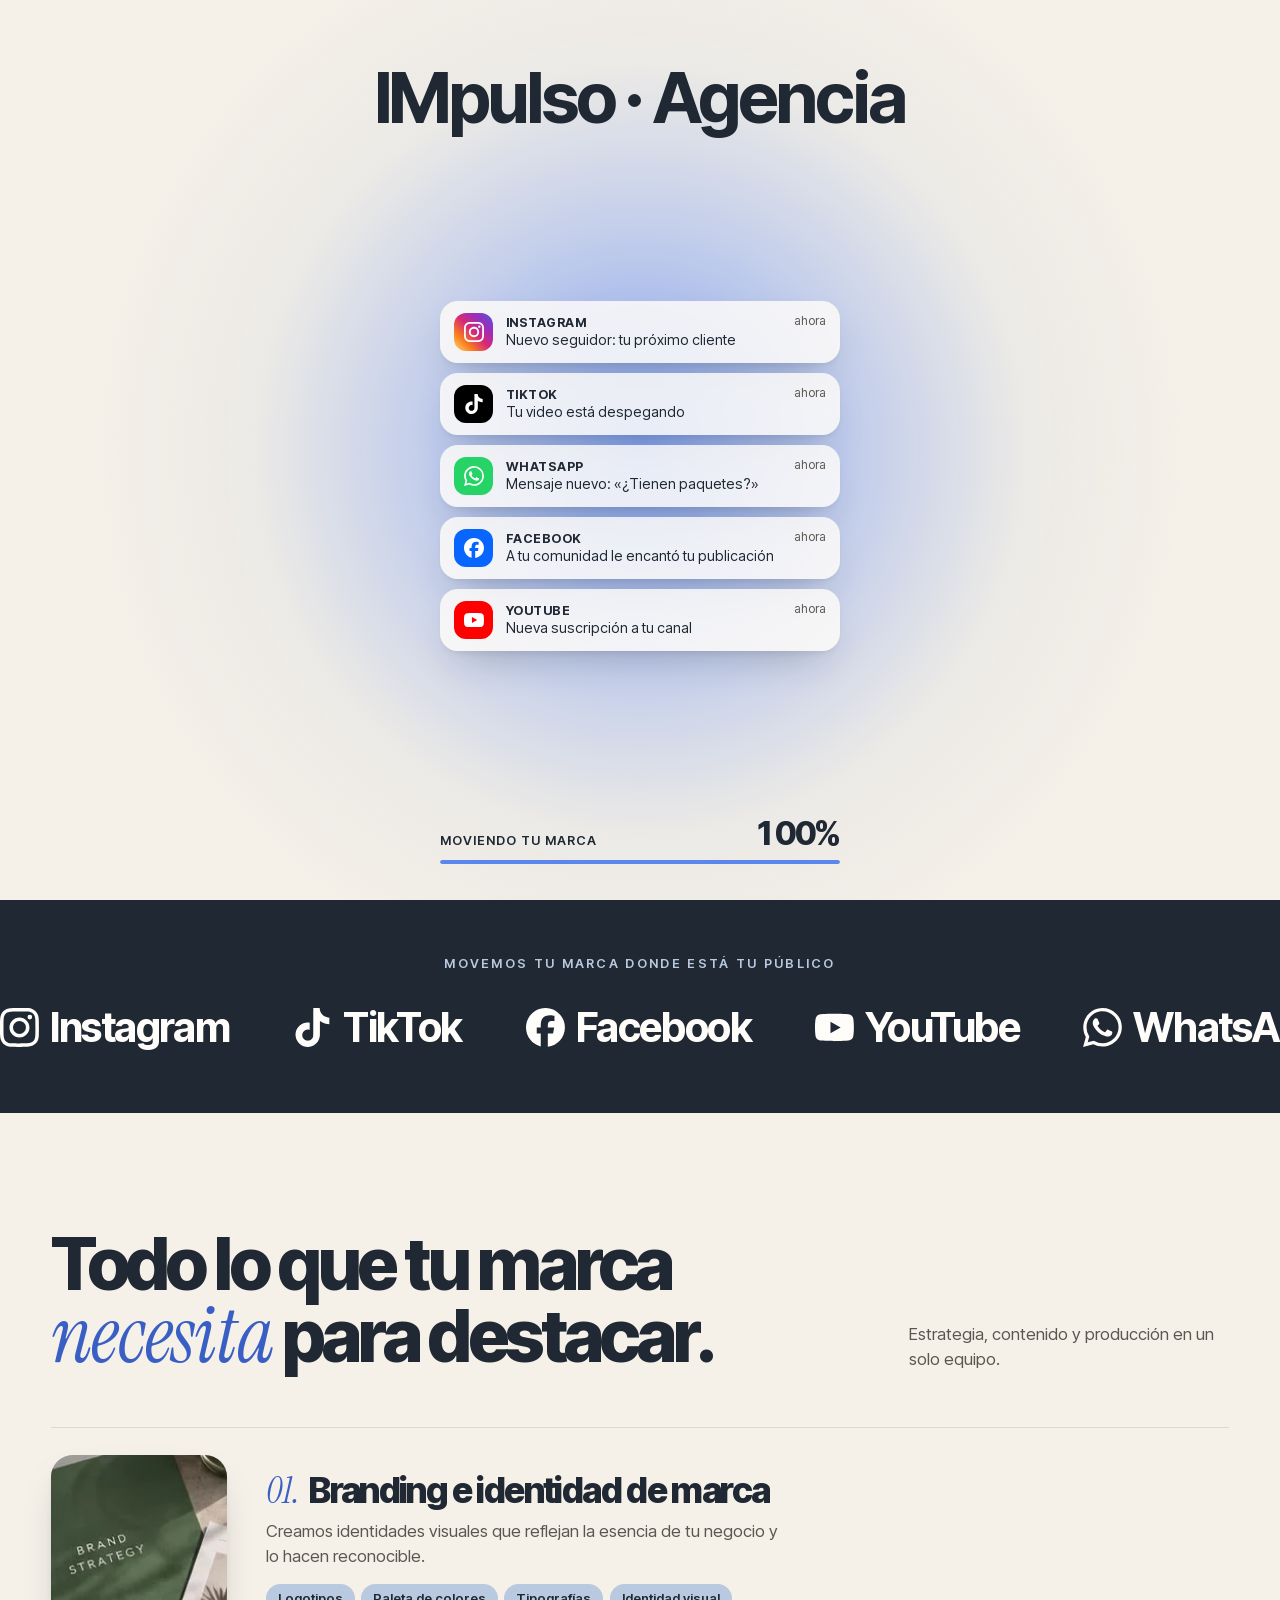
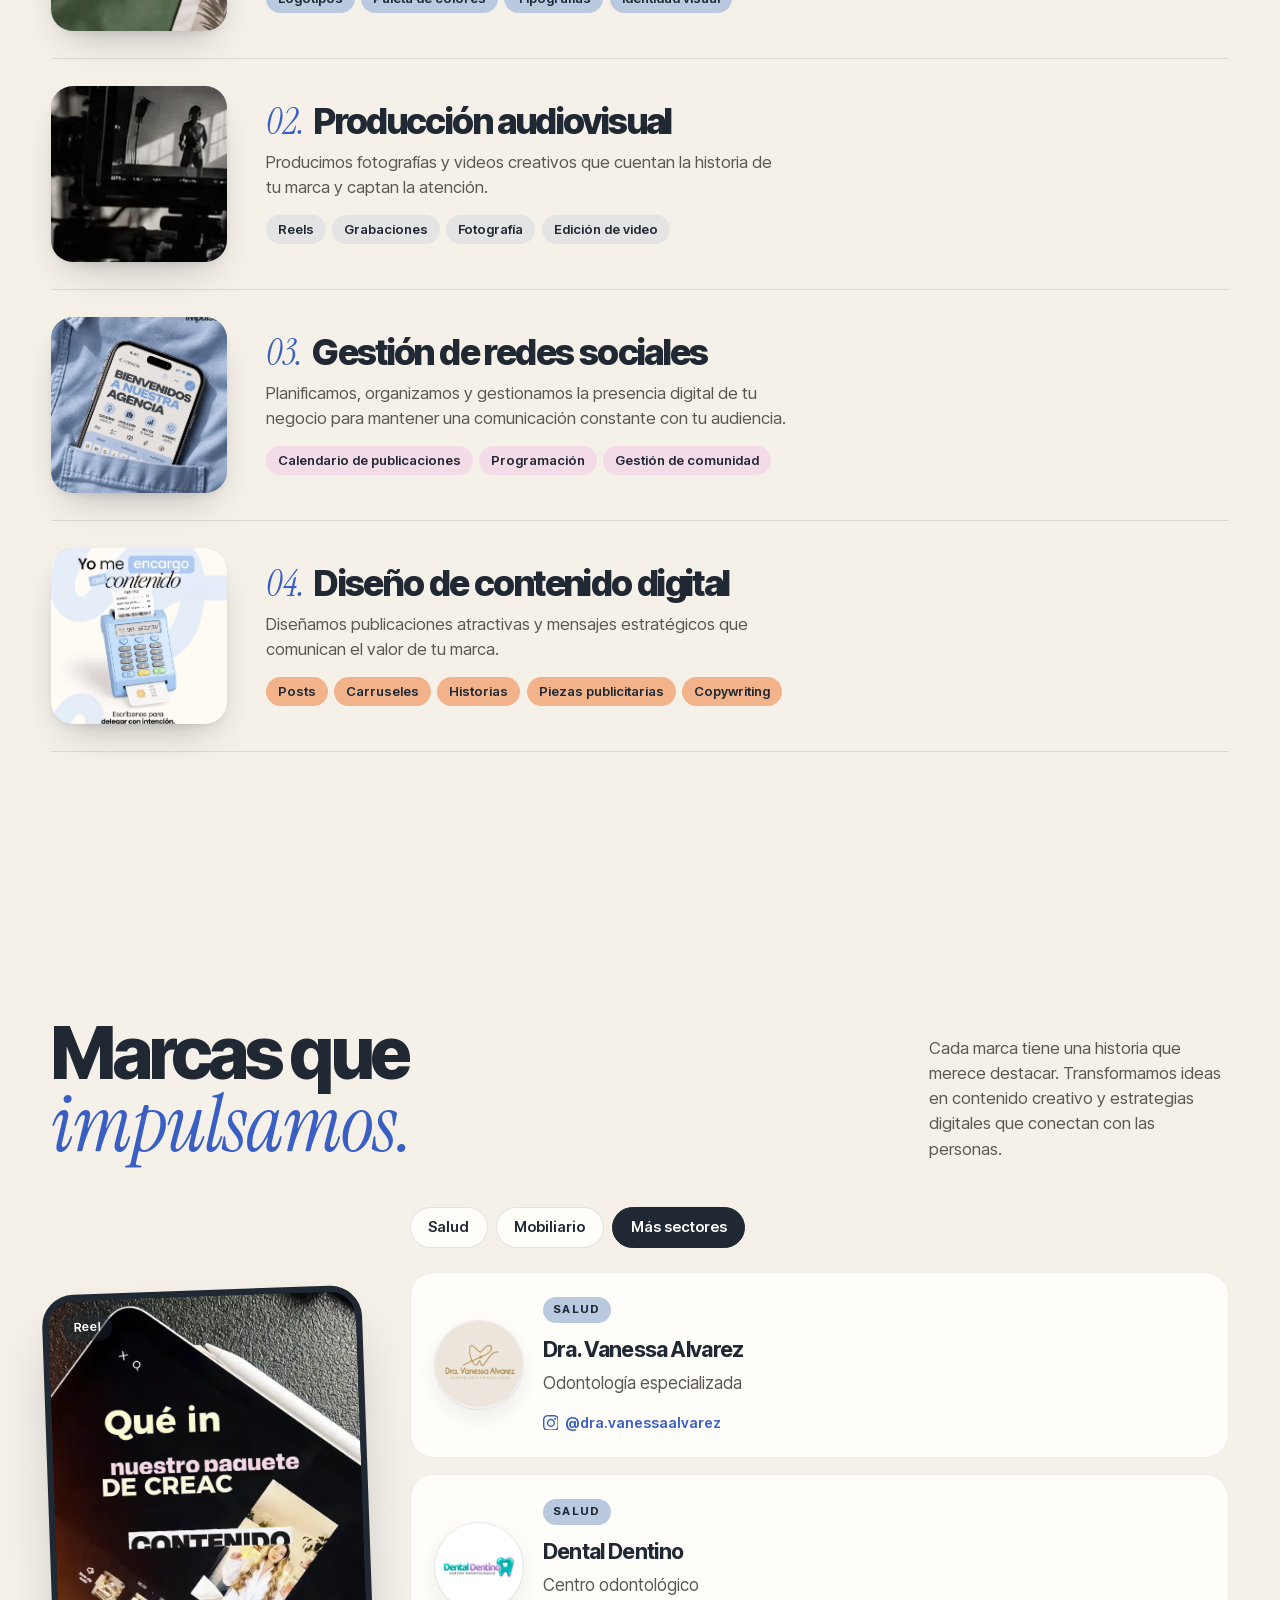
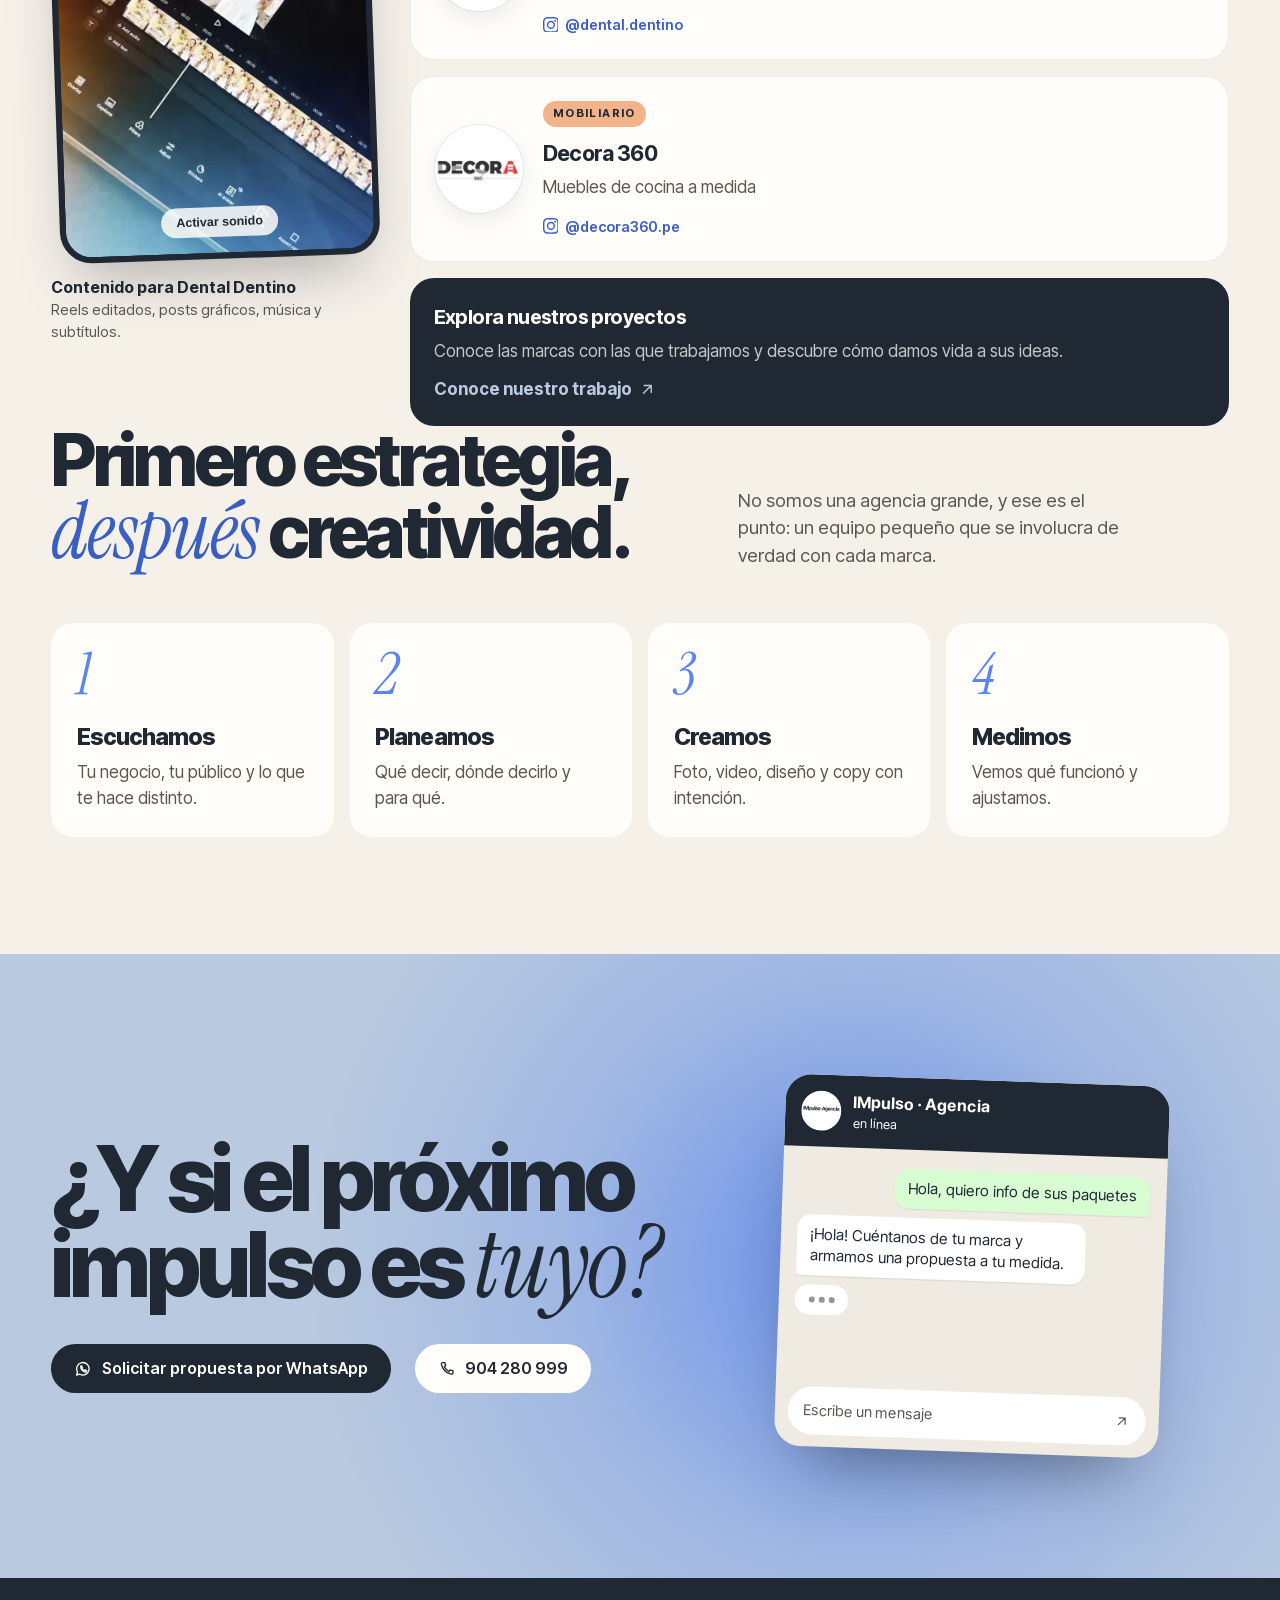
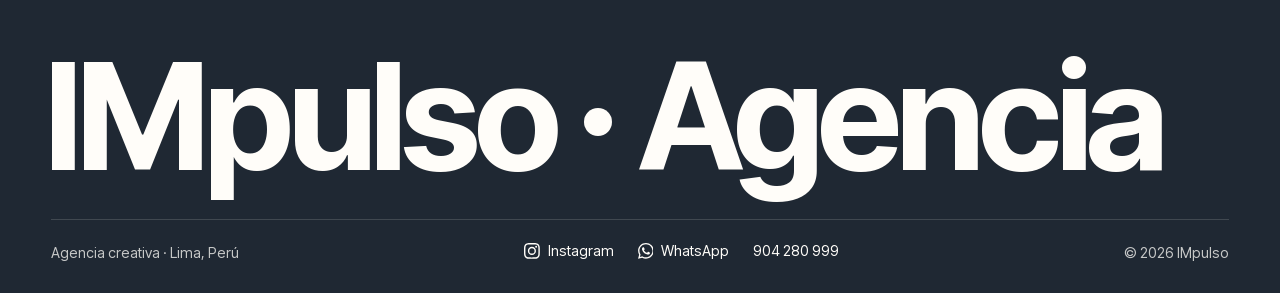
==== commit 90d26657: "Cambios de la propuesta del cliente: hero, servicios en lista, portafolio con filtros y sin galería" ====
--- a/index.html
+++ b/index.html
@@ -1 +1 @@
-<!DOCTYPE html><html lang="es" class="SWhvQq_variable blaeUG_variable" data-intro="cargando"><head><meta charSet="utf-8"/><meta name="viewport" content="width=device-width, initial-scale=1"/><link rel="preload" href="/_next/static/media/4a0b7dd978568ff2-s.p.3fofz6dws3mg0.woff2" as="font" crossorigin="" type="font/woff2"/><link rel="preload" href="/_next/static/media/d902bc2bfdd0a4cb-s.p.1g73gv09-xcb6.woff2" as="font" crossorigin="" type="font/woff2"/><link rel="preload" href="/_next/static/media/e63b65bb308a9351-s.p.3j3877k49yy0l.woff2" as="font" crossorigin="" type="font/woff2"/><link rel="preload" href="/img/mood-estudio.webp" as="image"/><link rel="preload" href="/img/avatar.webp" as="image"/><link rel="preload" href="/img/post-no-somos.webp" as="image"/><link rel="preload" href="/img/post-encargo.webp" as="image"/><link rel="preload" href="/img/post-servicios.webp" as="image"/><link rel="preload" href="/img/post-bienvenidos.webp" as="image"/><link rel="preload" href="/img/post-equipo.webp" as="image"/><link rel="preload" href="/img/post-proposito.webp" as="image"/><link rel="preload" href="/img/mood-billboard.webp" as="image"/><link rel="preload" href="/img/mood-libro.webp" as="image"/><link rel="stylesheet" href="/_next/static/chunks/39lt398y7gicc.css" data-precedence="next"/><link rel="preload" as="script" fetchPriority="low" href="/_next/static/chunks/3cfn99dbrcvvp.js"/><script src="/_next/static/chunks/24oq267qibdq3.js" async=""></script><script src="/_next/static/chunks/3wbm-994r45kr.js" async=""></script><script src="/_next/static/chunks/turbopack-3-ry682tkyiqk.js" async=""></script><script src="/_next/static/chunks/0umf92h1sb77c.js" async=""></script><script src="/_next/static/chunks/3_vj_xwvmr54_.js" async=""></script><link rel="preload" href="/img/mood-camara.webp" as="image"/><link rel="preload" href="/img/mood-direccion.webp" as="image"/><link rel="preload" href="/img/mood-collage.webp" as="image"/><link rel="preload" href="/img/marca-vanessa.webp" as="image"/><link rel="preload" href="/img/marca-dentino.webp" as="image"/><link rel="preload" href="/img/marca-decora.webp" as="image"/><meta name="next-size-adjust" content=""/><meta name="theme-color" content="#f5f0e8"/><title>IMpulso · Agencia creativa en Lima</title><meta name="description" content="Transformamos ideas en marcas con propósito. Estrategia de marca, producción audiovisual, gestión de redes sociales y contenido digital en Lima, Perú."/><meta property="og:title" content="IMpulso · Agencia creativa"/><meta property="og:description" content="Ideas que mueven marcas. ¿Y si el próximo impulso es tuyo?"/><meta property="og:locale" content="es_PE"/><meta property="og:image" content="https://impulsoagencia.pe/opengraph.jpg"/><meta property="og:type" content="website"/><meta name="twitter:card" content="summary_large_image"/><meta name="twitter:title" content="IMpulso · Agencia creativa"/><meta name="twitter:description" content="Ideas que mueven marcas. ¿Y si el próximo impulso es tuyo?"/><meta name="twitter:image" content="https://impulsoagencia.pe/opengraph.jpg"/><link rel="icon" href="/icon.svg?icon.154te3hny59r0.svg" sizes="any" type="image/svg+xml"/><script src="/_next/static/chunks/0cz1d0mv5g_q7.js" noModule=""></script></head><body><div hidden=""><!--$--><!--/$--></div><noscript><style>html body{overflow:auto!important}.cargador{display:none!important}.entra,.revela,.pieza,.escena__luz,.metricas__barras i,.chat .chat__burbuja,.chat .chat__escribiendo{opacity:1!important;transform:none!important;scale:none!important}</style></noscript><div class="cargador" data-fase="cargando" role="status" aria-label="Cargando IMpulso"><span class="cargador__luz" aria-hidden="true"></span><p class="cargador__marca" aria-hidden="true"><span class="logo">IMpulso<span class="logo__punto" aria-hidden="true"></span>Agencia</span></p><ul class="cargador__avisos" aria-hidden="true"><li style="--i:0"><span class="cargador__icono"><svg viewBox="0 0 24 24" aria-hidden="true"><path d="M7.0301.084c-1.2768.0602-2.1487.264-2.911.5634-.7888.3075-1.4575.72-2.1228 1.3877-.6652.6677-1.075 1.3368-1.3802 2.127-.2954.7638-.4956 1.6365-.552 2.914-.0564 1.2775-.0689 1.6882-.0626 4.947.0062 3.2586.0206 3.6671.0825 4.9473.061 1.2765.264 2.1482.5635 2.9107.308.7889.72 1.4573 1.388 2.1228.6679.6655 1.3365 1.0743 2.1285 1.38.7632.295 1.6361.4961 2.9134.552 1.2773.056 1.6884.069 4.9462.0627 3.2578-.0062 3.668-.0207 4.9478-.0814 1.28-.0607 2.147-.2652 2.9098-.5633.7889-.3086 1.4578-.72 2.1228-1.3881.665-.6682 1.0745-1.3378 1.3795-2.1284.2957-.7632.4966-1.636.552-2.9124.056-1.2809.0692-1.6898.063-4.948-.0063-3.2583-.021-3.6668-.0817-4.9465-.0607-1.2797-.264-2.1487-.5633-2.9117-.3084-.7889-.72-1.4568-1.3876-2.1228C21.2982 1.33 20.628.9208 19.8378.6165 19.074.321 18.2017.1197 16.9244.0645 15.6471.0093 15.236-.005 11.977.0014 8.718.0076 8.31.0215 7.0301.0839m.1402 21.6932c-1.17-.0509-1.8053-.2453-2.2287-.408-.5606-.216-.96-.4771-1.3819-.895-.422-.4178-.6811-.8186-.9-1.378-.1644-.4234-.3624-1.058-.4171-2.228-.0595-1.2645-.072-1.6442-.079-4.848-.007-3.2037.0053-3.583.0607-4.848.05-1.169.2456-1.805.408-2.2282.216-.5613.4762-.96.895-1.3816.4188-.4217.8184-.6814 1.3783-.9003.423-.1651 1.0575-.3614 2.227-.4171 1.2655-.06 1.6447-.072 4.848-.079 3.2033-.007 3.5835.005 4.8495.0608 1.169.0508 1.8053.2445 2.228.408.5608.216.96.4754 1.3816.895.4217.4194.6816.8176.9005 1.3787.1653.4217.3617 1.056.4169 2.2263.0602 1.2655.0739 1.645.0796 4.848.0058 3.203-.0055 3.5834-.061 4.848-.051 1.17-.245 1.8055-.408 2.2294-.216.5604-.4763.96-.8954 1.3814-.419.4215-.8181.6811-1.3783.9-.4224.1649-1.0577.3617-2.2262.4174-1.2656.0595-1.6448.072-4.8493.079-3.2045.007-3.5825-.006-4.848-.0608M16.953 5.5864A1.44 1.44 0 1 0 18.39 4.144a1.44 1.44 0 0 0-1.437 1.4424M5.8385 12.012c.0067 3.4032 2.7706 6.1557 6.173 6.1493 3.4026-.0065 6.157-2.7701 6.1506-6.1733-.0065-3.4032-2.771-6.1565-6.174-6.1498-3.403.0067-6.156 2.771-6.1496 6.1738M8 12.0077a4 4 0 1 1 4.008 3.9921A3.9996 3.9996 0 0 1 8 12.0077" fill="#fff"></path></svg></span><span><strong>Instagram</strong>Nuevo seguidor: tu próximo cliente</span><time>ahora</time></li><li style="--i:1"><span class="cargador__icono"><svg viewBox="0 0 24 24" aria-hidden="true"><path d="M12.525.02c1.31-.02 2.61-.01 3.91-.02.08 1.53.63 3.09 1.75 4.17 1.12 1.11 2.7 1.62 4.24 1.79v4.03c-1.44-.05-2.89-.35-4.2-.97-.57-.26-1.1-.59-1.62-.93-.01 2.92.01 5.84-.02 8.75-.08 1.4-.54 2.79-1.35 3.94-1.31 1.92-3.58 3.17-5.91 3.21-1.43.08-2.86-.31-4.08-1.03-2.02-1.19-3.44-3.37-3.65-5.71-.02-.5-.03-1-.01-1.49.18-1.9 1.12-3.72 2.58-4.96 1.66-1.44 3.98-2.13 6.15-1.72.02 1.48-.04 2.96-.04 4.44-.99-.32-2.15-.23-3.02.37-.63.41-1.11 1.04-1.36 1.75-.21.51-.15 1.07-.14 1.61.24 1.64 1.82 3.02 3.5 2.87 1.12-.01 2.19-.66 2.77-1.61.19-.33.4-.67.41-1.06.1-1.79.06-3.57.07-5.36.01-4.03-.01-8.05.02-12.07z" fill="#fff"></path></svg></span><span><strong>TikTok</strong>Tu video está despegando</span><time>ahora</time></li><li style="--i:2"><span class="cargador__icono"><svg viewBox="0 0 24 24" aria-hidden="true"><path d="M17.472 14.382c-.297-.149-1.758-.867-2.03-.967-.273-.099-.471-.148-.67.15-.197.297-.767.966-.94 1.164-.173.199-.347.223-.644.075-.297-.15-1.255-.463-2.39-1.475-.883-.788-1.48-1.761-1.653-2.059-.173-.297-.018-.458.13-.606.134-.133.298-.347.446-.52.149-.174.198-.298.298-.497.099-.198.05-.371-.025-.52-.075-.149-.669-1.612-.916-2.207-.242-.579-.487-.5-.669-.51-.173-.008-.371-.01-.57-.01-.198 0-.52.074-.792.372-.272.297-1.04 1.016-1.04 2.479 0 1.462 1.065 2.875 1.213 3.074.149.198 2.096 3.2 5.077 4.487.709.306 1.262.489 1.694.625.712.227 1.36.195 1.871.118.571-.085 1.758-.719 2.006-1.413.248-.694.248-1.289.173-1.413-.074-.124-.272-.198-.57-.347m-5.421 7.403h-.004a9.87 9.87 0 01-5.031-1.378l-.361-.214-3.741.982.998-3.648-.235-.374a9.86 9.86 0 01-1.51-5.26c.001-5.45 4.436-9.884 9.888-9.884 2.64 0 5.122 1.03 6.988 2.898a9.825 9.825 0 012.893 6.994c-.003 5.45-4.437 9.884-9.885 9.884m8.413-18.297A11.815 11.815 0 0012.05 0C5.495 0 .16 5.335.157 11.892c0 2.096.547 4.142 1.588 5.945L.057 24l6.305-1.654a11.882 11.882 0 005.683 1.448h.005c6.554 0 11.89-5.335 11.893-11.893a11.821 11.821 0 00-3.48-8.413Z" fill="#fff"></path></svg></span><span><strong>WhatsApp</strong>Mensaje nuevo: «¿Tienen paquetes?»</span><time>ahora</time></li><li style="--i:3"><span class="cargador__icono"><svg viewBox="0 0 24 24" aria-hidden="true"><path d="M9.101 23.691v-7.98H6.627v-3.667h2.474v-1.58c0-4.085 1.848-5.978 5.858-5.978.401 0 .955.042 1.468.103a8.68 8.68 0 0 1 1.141.195v3.325a8.623 8.623 0 0 0-.653-.036 26.805 26.805 0 0 0-.733-.009c-.707 0-1.259.096-1.675.309a1.686 1.686 0 0 0-.679.622c-.258.42-.374.995-.374 1.752v1.297h3.919l-.386 2.103-.287 1.564h-3.246v8.245C19.396 23.238 24 18.179 24 12.044c0-6.627-5.373-12-12-12s-12 5.373-12 12c0 5.628 3.874 10.35 9.101 11.647Z" fill="#fff"></path></svg></span><span><strong>Facebook</strong>A tu comunidad le encantó tu publicación</span><time>ahora</time></li><li style="--i:4"><span class="cargador__icono"><svg viewBox="0 0 24 24" aria-hidden="true"><path d="M23.498 6.186a3.016 3.016 0 0 0-2.122-2.136C19.505 3.545 12 3.545 12 3.545s-7.505 0-9.377.505A3.017 3.017 0 0 0 .502 6.186C0 8.07 0 12 0 12s0 3.93.502 5.814a3.016 3.016 0 0 0 2.122 2.136c1.871.505 9.376.505 9.376.505s7.505 0 9.377-.505a3.015 3.015 0 0 0 2.122-2.136C24 15.93 24 12 24 12s0-3.93-.502-5.814zM9.545 15.568V8.432L15.818 12l-6.273 3.568z" fill="#fff"></path></svg></span><span><strong>YouTube</strong>Nueva suscripción a tu canal</span><time>ahora</time></li></ul><div class="cargador__pie" aria-hidden="true"><span>Moviendo tu marca</span><span class="cargador__numero"><span>0</span>%</span><span class="cargador__barra"><span></span></span></div></div><header class="nav"><a href="#inicio" class="nav__marca" aria-label="IMpulso Agencia, ir al inicio"><span class="logo">IMpulso<span class="logo__punto" aria-hidden="true"></span>Agencia</span></a><nav aria-label="Secciones"><a href="#servicios">Servicios</a><a href="#trabajo">Trabajo</a><a href="#proceso">Proceso</a></nav><a href="https://wa.me/message/RGYCXITP77EBE1" class="boton boton--chico" target="_blank" rel="noopener noreferrer"><svg class="icono" viewBox="0 0 24 24" fill="none" stroke="currentColor" stroke-width="1.8" stroke-linecap="round" stroke-linejoin="round" aria-hidden="true"><path d="M3.5 20.5l1.3-4.2A8.5 8.5 0 1 1 8 19.4z"></path><path d="M9 8.6c.2-.5.5-.6.8-.6h.5c.2 0 .4.1.5.4l.7 1.6c.1.2 0 .5-.1.7l-.5.6c-.1.1-.1.3 0 .5.6 1.1 1.4 1.9 2.5 2.5.2.1.4.1.5 0l.6-.6c.2-.2.4-.2.7-.1l1.6.7c.3.1.4.3.4.5v.5c0 .3-.1.6-.6.8-.6.3-1.6.5-3-.2a9 9 0 0 1-3.9-3.9c-.7-1.4-.5-2.4-.2-3z"></path></svg>Cotizar</a></header><main><section class="hero" id="inicio"><div class="hero__texto"><h1 class="hero__titulo"><span class="linea"><span class="entra" style="--d:0">Ideas que</span></span><span class="linea"><span class="entra" style="--d:1"><span class="pastilla">mueven</span></span></span><span class="linea"><span class="entra serif" style="--d:2">marcas.</span></span></h1><p class="hero__bajada entra" style="--d:3">Somos una agencia creativa en Lima. Estrategia, branding, contenido y producción para marcas que tienen algo que decir.</p><div class="acciones entra" style="--d:4"><a href="https://wa.me/message/RGYCXITP77EBE1" class="boton" target="_blank" rel="noopener noreferrer">¿Y si el próximo impulso es tuyo?<svg class="icono" viewBox="0 0 24 24" fill="none" stroke="currentColor" stroke-width="1.8" stroke-linecap="round" stroke-linejoin="round" aria-hidden="true"><path d="M5 12h14M13 6l6 6-6 6"></path></svg></a><a href="#servicios" class="enlace">Ver servicios</a></div></div><div class="escena" aria-hidden="true"><span class="escena__luz"></span><div class="pieza visor" data-prof="0.6" style="--d:1"><div class="visor__foto"><img src="/img/mood-estudio.webp" alt=""/></div><span class="visor__rec">REC</span><span class="visor__dato">4K · 24fps</span></div><div class="pieza telefono" data-prof="0.25" style="--d:0"><div class="telefono__pantalla"><div class="ig__barra"><span>impulso.agencia.creativa</span></div><div class="ig__perfil"><img class="ig__avatar" src="/img/avatar.webp" alt=""/><span class="ig__bio"><strong>IMpulso · Agencia</strong>Ideas que mueven marcas</span></div><span class="ig__boton">Seguir</span><div class="ig__grid"><img src="/img/post-no-somos.webp" alt=""/><img src="/img/post-encargo.webp" alt=""/><img src="/img/post-servicios.webp" alt=""/><img src="/img/post-bienvenidos.webp" alt=""/><img src="/img/post-equipo.webp" alt=""/><img src="/img/post-proposito.webp" alt=""/><img src="/img/mood-billboard.webp" alt=""/><img src="/img/mood-libro.webp" alt=""/><img src="/img/mood-camara.webp" alt=""/><img src="/img/mood-direccion.webp" alt=""/><img src="/img/mood-estudio.webp" alt=""/><img src="/img/mood-collage.webp" alt=""/></div></div></div><div class="pieza aviso aviso--a" data-prof="1" style="--d:3"><span class="aviso__icono aviso__icono--ig"><svg viewBox="0 0 24 24" aria-hidden="true"><path d="M7.0301.084c-1.2768.0602-2.1487.264-2.911.5634-.7888.3075-1.4575.72-2.1228 1.3877-.6652.6677-1.075 1.3368-1.3802 2.127-.2954.7638-.4956 1.6365-.552 2.914-.0564 1.2775-.0689 1.6882-.0626 4.947.0062 3.2586.0206 3.6671.0825 4.9473.061 1.2765.264 2.1482.5635 2.9107.308.7889.72 1.4573 1.388 2.1228.6679.6655 1.3365 1.0743 2.1285 1.38.7632.295 1.6361.4961 2.9134.552 1.2773.056 1.6884.069 4.9462.0627 3.2578-.0062 3.668-.0207 4.9478-.0814 1.28-.0607 2.147-.2652 2.9098-.5633.7889-.3086 1.4578-.72 2.1228-1.3881.665-.6682 1.0745-1.3378 1.3795-2.1284.2957-.7632.4966-1.636.552-2.9124.056-1.2809.0692-1.6898.063-4.948-.0063-3.2583-.021-3.6668-.0817-4.9465-.0607-1.2797-.264-2.1487-.5633-2.9117-.3084-.7889-.72-1.4568-1.3876-2.1228C21.2982 1.33 20.628.9208 19.8378.6165 19.074.321 18.2017.1197 16.9244.0645 15.6471.0093 15.236-.005 11.977.0014 8.718.0076 8.31.0215 7.0301.0839m.1402 21.6932c-1.17-.0509-1.8053-.2453-2.2287-.408-.5606-.216-.96-.4771-1.3819-.895-.422-.4178-.6811-.8186-.9-1.378-.1644-.4234-.3624-1.058-.4171-2.228-.0595-1.2645-.072-1.6442-.079-4.848-.007-3.2037.0053-3.583.0607-4.848.05-1.169.2456-1.805.408-2.2282.216-.5613.4762-.96.895-1.3816.4188-.4217.8184-.6814 1.3783-.9003.423-.1651 1.0575-.3614 2.227-.4171 1.2655-.06 1.6447-.072 4.848-.079 3.2033-.007 3.5835.005 4.8495.0608 1.169.0508 1.8053.2445 2.228.408.5608.216.96.4754 1.3816.895.4217.4194.6816.8176.9005 1.3787.1653.4217.3617 1.056.4169 2.2263.0602 1.2655.0739 1.645.0796 4.848.0058 3.203-.0055 3.5834-.061 4.848-.051 1.17-.245 1.8055-.408 2.2294-.216.5604-.4763.96-.8954 1.3814-.419.4215-.8181.6811-1.3783.9-.4224.1649-1.0577.3617-2.2262.4174-1.2656.0595-1.6448.072-4.8493.079-3.2045.007-3.5825-.006-4.848-.0608M16.953 5.5864A1.44 1.44 0 1 0 18.39 4.144a1.44 1.44 0 0 0-1.437 1.4424M5.8385 12.012c.0067 3.4032 2.7706 6.1557 6.173 6.1493 3.4026-.0065 6.157-2.7701 6.1506-6.1733-.0065-3.4032-2.771-6.1565-6.174-6.1498-3.403.0067-6.156 2.771-6.1496 6.1738M8 12.0077a4 4 0 1 1 4.008 3.9921A3.9996 3.9996 0 0 1 8 12.0077" fill="#fff"></path></svg></span><span><strong>Nuevo seguidor</strong>tu próximo cliente</span></div><div class="pieza aviso aviso--b" data-prof="0.9" style="--d:5"><span class="aviso__icono aviso__icono--wa"><svg viewBox="0 0 24 24" aria-hidden="true"><path d="M17.472 14.382c-.297-.149-1.758-.867-2.03-.967-.273-.099-.471-.148-.67.15-.197.297-.767.966-.94 1.164-.173.199-.347.223-.644.075-.297-.15-1.255-.463-2.39-1.475-.883-.788-1.48-1.761-1.653-2.059-.173-.297-.018-.458.13-.606.134-.133.298-.347.446-.52.149-.174.198-.298.298-.497.099-.198.05-.371-.025-.52-.075-.149-.669-1.612-.916-2.207-.242-.579-.487-.5-.669-.51-.173-.008-.371-.01-.57-.01-.198 0-.52.074-.792.372-.272.297-1.04 1.016-1.04 2.479 0 1.462 1.065 2.875 1.213 3.074.149.198 2.096 3.2 5.077 4.487.709.306 1.262.489 1.694.625.712.227 1.36.195 1.871.118.571-.085 1.758-.719 2.006-1.413.248-.694.248-1.289.173-1.413-.074-.124-.272-.198-.57-.347m-5.421 7.403h-.004a9.87 9.87 0 01-5.031-1.378l-.361-.214-3.741.982.998-3.648-.235-.374a9.86 9.86 0 01-1.51-5.26c.001-5.45 4.436-9.884 9.888-9.884 2.64 0 5.122 1.03 6.988 2.898a9.825 9.825 0 012.893 6.994c-.003 5.45-4.437 9.884-9.885 9.884m8.413-18.297A11.815 11.815 0 0012.05 0C5.495 0 .16 5.335.157 11.892c0 2.096.547 4.142 1.588 5.945L.057 24l6.305-1.654a11.882 11.882 0 005.683 1.448h.005c6.554 0 11.89-5.335 11.893-11.893a11.821 11.821 0 00-3.48-8.413Z" fill="#fff"></path></svg></span><span><strong>Mensaje nuevo</strong>«¿Tienen paquetes?»</span></div><div class="pieza megafono" data-prof="1.2" style="--d:4"><svg viewBox="0 0 160 120" aria-hidden="true"><g class="megafono__ondas" fill="none" stroke="var(--azul)" stroke-width="6" stroke-linecap="round"><path d="M122 38c8 6 12 14 12 22s-4 16-12 22"></path><path d="M136 24c13 10 20 23 20 36s-7 26-20 36"></path></g><path d="M46 70l10 34a7 7 0 0 0 9 5l8-3a7 7 0 0 0 4-9l-9-27z" fill="var(--tinta)"></path><path d="M30 42 96 12v96L30 78z" fill="var(--durazno)"></path><path d="M30 42 96 12v18L30 52z" fill="#fff" opacity=".35"></path><ellipse cx="96" cy="60" rx="12" ry="48" fill="#e59a6c"></ellipse><ellipse cx="96" cy="60" rx="6" ry="34" fill="var(--tinta)" opacity=".85"></ellipse><rect x="8" y="40" width="28" height="40" rx="9" fill="var(--tinta)"></rect><rect x="14" y="48" width="6" height="24" rx="3" fill="var(--cielo)"></rect></svg></div><div class="pieza metricas" data-prof="0.7" style="--d:6"><span class="metricas__titulo">Alcance</span><span class="metricas__barras"><i style="--h:32%;--i:0"></i><i style="--h:45%;--i:1"></i><i style="--h:38%;--i:2"></i><i style="--h:58%;--i:3"></i><i style="--h:70%;--i:4"></i><i style="--h:64%;--i:5"></i><i style="--h:92%;--i:6"></i></span><span class="metricas__pie">Lun — Dom</span></div><figure class="pieza polaroid" data-prof="0.5" style="--d:7"><img src="/img/mood-collage.webp" alt=""/><figcaption>Campaña · moodboard</figcaption></figure><span class="pieza burbuja burbuja--tt" data-prof="1.4" style="--d:8"><svg viewBox="0 0 24 24" aria-hidden="true"><path d="M12.525.02c1.31-.02 2.61-.01 3.91-.02.08 1.53.63 3.09 1.75 4.17 1.12 1.11 2.7 1.62 4.24 1.79v4.03c-1.44-.05-2.89-.35-4.2-.97-.57-.26-1.1-.59-1.62-.93-.01 2.92.01 5.84-.02 8.75-.08 1.4-.54 2.79-1.35 3.94-1.31 1.92-3.58 3.17-5.91 3.21-1.43.08-2.86-.31-4.08-1.03-2.02-1.19-3.44-3.37-3.65-5.71-.02-.5-.03-1-.01-1.49.18-1.9 1.12-3.72 2.58-4.96 1.66-1.44 3.98-2.13 6.15-1.72.02 1.48-.04 2.96-.04 4.44-.99-.32-2.15-.23-3.02.37-.63.41-1.11 1.04-1.36 1.75-.21.51-.15 1.07-.14 1.61.24 1.64 1.82 3.02 3.5 2.87 1.12-.01 2.19-.66 2.77-1.61.19-.33.4-.67.41-1.06.1-1.79.06-3.57.07-5.36.01-4.03-.01-8.05.02-12.07z" fill="#fff"></path></svg></span><span class="pieza burbuja burbuja--yt" data-prof="1.1" style="--d:9"><svg viewBox="0 0 24 24" aria-hidden="true"><path d="M23.498 6.186a3.016 3.016 0 0 0-2.122-2.136C19.505 3.545 12 3.545 12 3.545s-7.505 0-9.377.505A3.017 3.017 0 0 0 .502 6.186C0 8.07 0 12 0 12s0 3.93.502 5.814a3.016 3.016 0 0 0 2.122 2.136c1.871.505 9.376.505 9.376.505s7.505 0 9.377-.505a3.015 3.015 0 0 0 2.122-2.136C24 15.93 24 12 24 12s0-3.93-.502-5.814zM9.545 15.568V8.432L15.818 12l-6.273 3.568z" fill="#fff"></path></svg></span><span class="pieza burbuja burbuja--fb" data-prof="0.8" style="--d:10"><svg viewBox="0 0 24 24" aria-hidden="true"><path d="M9.101 23.691v-7.98H6.627v-3.667h2.474v-1.58c0-4.085 1.848-5.978 5.858-5.978.401 0 .955.042 1.468.103a8.68 8.68 0 0 1 1.141.195v3.325a8.623 8.623 0 0 0-.653-.036 26.805 26.805 0 0 0-.733-.009c-.707 0-1.259.096-1.675.309a1.686 1.686 0 0 0-.679.622c-.258.42-.374.995-.374 1.752v1.297h3.919l-.386 2.103-.287 1.564h-3.246v8.245C19.396 23.238 24 18.179 24 12.044c0-6.627-5.373-12-12-12s-12 5.373-12 12c0 5.628 3.874 10.35 9.101 11.647Z" fill="#fff"></path></svg></span><span class="pieza hashtag hashtag--a" data-prof="1.3" style="--d:6">#IdentidadDeMarca</span><span class="pieza hashtag hashtag--b" data-prof="0.9" style="--d:8">#MarketingDigital</span></div></section><section class="redes" aria-label="Redes donde movemos tu marca"><p class="redes__titulo">Movemos tu marca donde está tu público</p><div class="redes__cinta"><div class="redes__pista"><ul><li><svg viewBox="0 0 24 24" aria-hidden="true"><path d="M7.0301.084c-1.2768.0602-2.1487.264-2.911.5634-.7888.3075-1.4575.72-2.1228 1.3877-.6652.6677-1.075 1.3368-1.3802 2.127-.2954.7638-.4956 1.6365-.552 2.914-.0564 1.2775-.0689 1.6882-.0626 4.947.0062 3.2586.0206 3.6671.0825 4.9473.061 1.2765.264 2.1482.5635 2.9107.308.7889.72 1.4573 1.388 2.1228.6679.6655 1.3365 1.0743 2.1285 1.38.7632.295 1.6361.4961 2.9134.552 1.2773.056 1.6884.069 4.9462.0627 3.2578-.0062 3.668-.0207 4.9478-.0814 1.28-.0607 2.147-.2652 2.9098-.5633.7889-.3086 1.4578-.72 2.1228-1.3881.665-.6682 1.0745-1.3378 1.3795-2.1284.2957-.7632.4966-1.636.552-2.9124.056-1.2809.0692-1.6898.063-4.948-.0063-3.2583-.021-3.6668-.0817-4.9465-.0607-1.2797-.264-2.1487-.5633-2.9117-.3084-.7889-.72-1.4568-1.3876-2.1228C21.2982 1.33 20.628.9208 19.8378.6165 19.074.321 18.2017.1197 16.9244.0645 15.6471.0093 15.236-.005 11.977.0014 8.718.0076 8.31.0215 7.0301.0839m.1402 21.6932c-1.17-.0509-1.8053-.2453-2.2287-.408-.5606-.216-.96-.4771-1.3819-.895-.422-.4178-.6811-.8186-.9-1.378-.1644-.4234-.3624-1.058-.4171-2.228-.0595-1.2645-.072-1.6442-.079-4.848-.007-3.2037.0053-3.583.0607-4.848.05-1.169.2456-1.805.408-2.2282.216-.5613.4762-.96.895-1.3816.4188-.4217.8184-.6814 1.3783-.9003.423-.1651 1.0575-.3614 2.227-.4171 1.2655-.06 1.6447-.072 4.848-.079 3.2033-.007 3.5835.005 4.8495.0608 1.169.0508 1.8053.2445 2.228.408.5608.216.96.4754 1.3816.895.4217.4194.6816.8176.9005 1.3787.1653.4217.3617 1.056.4169 2.2263.0602 1.2655.0739 1.645.0796 4.848.0058 3.203-.0055 3.5834-.061 4.848-.051 1.17-.245 1.8055-.408 2.2294-.216.5604-.4763.96-.8954 1.3814-.419.4215-.8181.6811-1.3783.9-.4224.1649-1.0577.3617-2.2262.4174-1.2656.0595-1.6448.072-4.8493.079-3.2045.007-3.5825-.006-4.848-.0608M16.953 5.5864A1.44 1.44 0 1 0 18.39 4.144a1.44 1.44 0 0 0-1.437 1.4424M5.8385 12.012c.0067 3.4032 2.7706 6.1557 6.173 6.1493 3.4026-.0065 6.157-2.7701 6.1506-6.1733-.0065-3.4032-2.771-6.1565-6.174-6.1498-3.403.0067-6.156 2.771-6.1496 6.1738M8 12.0077a4 4 0 1 1 4.008 3.9921A3.9996 3.9996 0 0 1 8 12.0077" fill="currentColor"></path></svg>Instagram</li><li><svg viewBox="0 0 24 24" aria-hidden="true"><path d="M12.525.02c1.31-.02 2.61-.01 3.91-.02.08 1.53.63 3.09 1.75 4.17 1.12 1.11 2.7 1.62 4.24 1.79v4.03c-1.44-.05-2.89-.35-4.2-.97-.57-.26-1.1-.59-1.62-.93-.01 2.92.01 5.84-.02 8.75-.08 1.4-.54 2.79-1.35 3.94-1.31 1.92-3.58 3.17-5.91 3.21-1.43.08-2.86-.31-4.08-1.03-2.02-1.19-3.44-3.37-3.65-5.71-.02-.5-.03-1-.01-1.49.18-1.9 1.12-3.72 2.58-4.96 1.66-1.44 3.98-2.13 6.15-1.72.02 1.48-.04 2.96-.04 4.44-.99-.32-2.15-.23-3.02.37-.63.41-1.11 1.04-1.36 1.75-.21.51-.15 1.07-.14 1.61.24 1.64 1.82 3.02 3.5 2.87 1.12-.01 2.19-.66 2.77-1.61.19-.33.4-.67.41-1.06.1-1.79.06-3.57.07-5.36.01-4.03-.01-8.05.02-12.07z" fill="currentColor"></path></svg>TikTok</li><li><svg viewBox="0 0 24 24" aria-hidden="true"><path d="M9.101 23.691v-7.98H6.627v-3.667h2.474v-1.58c0-4.085 1.848-5.978 5.858-5.978.401 0 .955.042 1.468.103a8.68 8.68 0 0 1 1.141.195v3.325a8.623 8.623 0 0 0-.653-.036 26.805 26.805 0 0 0-.733-.009c-.707 0-1.259.096-1.675.309a1.686 1.686 0 0 0-.679.622c-.258.42-.374.995-.374 1.752v1.297h3.919l-.386 2.103-.287 1.564h-3.246v8.245C19.396 23.238 24 18.179 24 12.044c0-6.627-5.373-12-12-12s-12 5.373-12 12c0 5.628 3.874 10.35 9.101 11.647Z" fill="currentColor"></path></svg>Facebook</li><li><svg viewBox="0 0 24 24" aria-hidden="true"><path d="M23.498 6.186a3.016 3.016 0 0 0-2.122-2.136C19.505 3.545 12 3.545 12 3.545s-7.505 0-9.377.505A3.017 3.017 0 0 0 .502 6.186C0 8.07 0 12 0 12s0 3.93.502 5.814a3.016 3.016 0 0 0 2.122 2.136c1.871.505 9.376.505 9.376.505s7.505 0 9.377-.505a3.015 3.015 0 0 0 2.122-2.136C24 15.93 24 12 24 12s0-3.93-.502-5.814zM9.545 15.568V8.432L15.818 12l-6.273 3.568z" fill="currentColor"></path></svg>YouTube</li><li><svg viewBox="0 0 24 24" aria-hidden="true"><path d="M17.472 14.382c-.297-.149-1.758-.867-2.03-.967-.273-.099-.471-.148-.67.15-.197.297-.767.966-.94 1.164-.173.199-.347.223-.644.075-.297-.15-1.255-.463-2.39-1.475-.883-.788-1.48-1.761-1.653-2.059-.173-.297-.018-.458.13-.606.134-.133.298-.347.446-.52.149-.174.198-.298.298-.497.099-.198.05-.371-.025-.52-.075-.149-.669-1.612-.916-2.207-.242-.579-.487-.5-.669-.51-.173-.008-.371-.01-.57-.01-.198 0-.52.074-.792.372-.272.297-1.04 1.016-1.04 2.479 0 1.462 1.065 2.875 1.213 3.074.149.198 2.096 3.2 5.077 4.487.709.306 1.262.489 1.694.625.712.227 1.36.195 1.871.118.571-.085 1.758-.719 2.006-1.413.248-.694.248-1.289.173-1.413-.074-.124-.272-.198-.57-.347m-5.421 7.403h-.004a9.87 9.87 0 01-5.031-1.378l-.361-.214-3.741.982.998-3.648-.235-.374a9.86 9.86 0 01-1.51-5.26c.001-5.45 4.436-9.884 9.888-9.884 2.64 0 5.122 1.03 6.988 2.898a9.825 9.825 0 012.893 6.994c-.003 5.45-4.437 9.884-9.885 9.884m8.413-18.297A11.815 11.815 0 0012.05 0C5.495 0 .16 5.335.157 11.892c0 2.096.547 4.142 1.588 5.945L.057 24l6.305-1.654a11.882 11.882 0 005.683 1.448h.005c6.554 0 11.89-5.335 11.893-11.893a11.821 11.821 0 00-3.48-8.413Z" fill="currentColor"></path></svg>WhatsApp</li><li><svg viewBox="0 0 24 24" aria-hidden="true"><path d="M12.48 10.92v3.28h7.84c-.24 1.84-.853 3.187-1.787 4.133-1.147 1.147-2.933 2.4-6.053 2.4-4.827 0-8.6-3.893-8.6-8.72s3.773-8.72 8.6-8.72c2.6 0 4.507 1.027 5.907 2.347l2.307-2.307C18.747 1.44 16.133 0 12.48 0 5.867 0 .307 5.387.307 12s5.56 12 12.173 12c3.573 0 6.267-1.173 8.373-3.36 2.16-2.16 2.84-5.213 2.84-7.667 0-.76-.053-1.467-.173-2.053H12.48z" fill="currentColor"></path></svg>Google</li><li><svg viewBox="0 0 24 24" aria-hidden="true"><path d="M12.017 0C5.396 0 .029 5.367.029 11.987c0 5.079 3.158 9.417 7.618 11.162-.105-.949-.199-2.403.041-3.439.219-.937 1.406-5.957 1.406-5.957s-.359-.72-.359-1.781c0-1.663.967-2.911 2.168-2.911 1.024 0 1.518.769 1.518 1.688 0 1.029-.653 2.567-.992 3.992-.285 1.193.6 2.165 1.775 2.165 2.128 0 3.768-2.245 3.768-5.487 0-2.861-2.063-4.869-5.008-4.869-3.41 0-5.409 2.562-5.409 5.199 0 1.033.394 2.143.889 2.741.099.12.112.225.085.345-.09.375-.293 1.199-.334 1.363-.053.225-.172.271-.401.165-1.495-.69-2.433-2.878-2.433-4.646 0-3.776 2.748-7.252 7.92-7.252 4.158 0 7.392 2.967 7.392 6.923 0 4.135-2.607 7.462-6.233 7.462-1.214 0-2.354-.629-2.758-1.379l-.749 2.848c-.269 1.045-1.004 2.352-1.498 3.146 1.123.345 2.306.535 3.55.535 6.607 0 11.985-5.365 11.985-11.987C23.97 5.39 18.592.026 11.985.026L12.017 0z" fill="currentColor"></path></svg>Pinterest</li><li><svg viewBox="0 0 24 24" aria-hidden="true"><path d="M12.186 24h-.007c-3.581-.024-6.334-1.205-8.184-3.509C2.35 18.44 1.5 15.586 1.472 12.01v-.017c.03-3.579.879-6.43 2.525-8.482C5.845 1.205 8.6.024 12.18 0h.014c2.746.02 5.043.725 6.826 2.098 1.677 1.29 2.858 3.13 3.509 5.467l-2.04.569c-1.104-3.96-3.898-5.984-8.304-6.015-2.91.022-5.11.936-6.54 2.717C4.307 6.504 3.616 8.914 3.589 12c.027 3.086.718 5.496 2.057 7.164 1.43 1.783 3.631 2.698 6.54 2.717 2.623-.02 4.358-.631 5.8-2.045 1.647-1.613 1.618-3.593 1.09-4.798-.31-.71-.873-1.3-1.634-1.75-.192 1.352-.622 2.446-1.284 3.272-.886 1.102-2.14 1.704-3.73 1.79-1.202.065-2.361-.218-3.259-.801-1.063-.689-1.685-1.74-1.752-2.964-.065-1.19.408-2.285 1.33-3.082.88-.76 2.119-1.207 3.583-1.291a13.853 13.853 0 0 1 3.02.142c-.126-.742-.375-1.332-.75-1.757-.513-.586-1.308-.883-2.359-.89h-.029c-.844 0-1.992.232-2.721 1.32L7.734 7.847c.98-1.454 2.568-2.256 4.478-2.256h.044c3.194.02 5.097 1.975 5.287 5.388.108.046.216.094.321.142 1.49.7 2.58 1.761 3.154 3.07.797 1.82.871 4.79-1.548 7.158-1.85 1.81-4.094 2.628-7.277 2.65Zm1.003-11.69c-.242 0-.487.007-.739.021-1.836.103-2.98.946-2.916 2.143.067 1.256 1.452 1.839 2.784 1.767 1.224-.065 2.818-.543 3.086-3.71a10.5 10.5 0 0 0-2.215-.221z" fill="currentColor"></path></svg>Threads</li></ul><ul aria-hidden="true"><li><svg viewBox="0 0 24 24" aria-hidden="true"><path d="M7.0301.084c-1.2768.0602-2.1487.264-2.911.5634-.7888.3075-1.4575.72-2.1228 1.3877-.6652.6677-1.075 1.3368-1.3802 2.127-.2954.7638-.4956 1.6365-.552 2.914-.0564 1.2775-.0689 1.6882-.0626 4.947.0062 3.2586.0206 3.6671.0825 4.9473.061 1.2765.264 2.1482.5635 2.9107.308.7889.72 1.4573 1.388 2.1228.6679.6655 1.3365 1.0743 2.1285 1.38.7632.295 1.6361.4961 2.9134.552 1.2773.056 1.6884.069 4.9462.0627 3.2578-.0062 3.668-.0207 4.9478-.0814 1.28-.0607 2.147-.2652 2.9098-.5633.7889-.3086 1.4578-.72 2.1228-1.3881.665-.6682 1.0745-1.3378 1.3795-2.1284.2957-.7632.4966-1.636.552-2.9124.056-1.2809.0692-1.6898.063-4.948-.0063-3.2583-.021-3.6668-.0817-4.9465-.0607-1.2797-.264-2.1487-.5633-2.9117-.3084-.7889-.72-1.4568-1.3876-2.1228C21.2982 1.33 20.628.9208 19.8378.6165 19.074.321 18.2017.1197 16.9244.0645 15.6471.0093 15.236-.005 11.977.0014 8.718.0076 8.31.0215 7.0301.0839m.1402 21.6932c-1.17-.0509-1.8053-.2453-2.2287-.408-.5606-.216-.96-.4771-1.3819-.895-.422-.4178-.6811-.8186-.9-1.378-.1644-.4234-.3624-1.058-.4171-2.228-.0595-1.2645-.072-1.6442-.079-4.848-.007-3.2037.0053-3.583.0607-4.848.05-1.169.2456-1.805.408-2.2282.216-.5613.4762-.96.895-1.3816.4188-.4217.8184-.6814 1.3783-.9003.423-.1651 1.0575-.3614 2.227-.4171 1.2655-.06 1.6447-.072 4.848-.079 3.2033-.007 3.5835.005 4.8495.0608 1.169.0508 1.8053.2445 2.228.408.5608.216.96.4754 1.3816.895.4217.4194.6816.8176.9005 1.3787.1653.4217.3617 1.056.4169 2.2263.0602 1.2655.0739 1.645.0796 4.848.0058 3.203-.0055 3.5834-.061 4.848-.051 1.17-.245 1.8055-.408 2.2294-.216.5604-.4763.96-.8954 1.3814-.419.4215-.8181.6811-1.3783.9-.4224.1649-1.0577.3617-2.2262.4174-1.2656.0595-1.6448.072-4.8493.079-3.2045.007-3.5825-.006-4.848-.0608M16.953 5.5864A1.44 1.44 0 1 0 18.39 4.144a1.44 1.44 0 0 0-1.437 1.4424M5.8385 12.012c.0067 3.4032 2.7706 6.1557 6.173 6.1493 3.4026-.0065 6.157-2.7701 6.1506-6.1733-.0065-3.4032-2.771-6.1565-6.174-6.1498-3.403.0067-6.156 2.771-6.1496 6.1738M8 12.0077a4 4 0 1 1 4.008 3.9921A3.9996 3.9996 0 0 1 8 12.0077" fill="currentColor"></path></svg>Instagram</li><li><svg viewBox="0 0 24 24" aria-hidden="true"><path d="M12.525.02c1.31-.02 2.61-.01 3.91-.02.08 1.53.63 3.09 1.75 4.17 1.12 1.11 2.7 1.62 4.24 1.79v4.03c-1.44-.05-2.89-.35-4.2-.97-.57-.26-1.1-.59-1.62-.93-.01 2.92.01 5.84-.02 8.75-.08 1.4-.54 2.79-1.35 3.94-1.31 1.92-3.58 3.17-5.91 3.21-1.43.08-2.86-.31-4.08-1.03-2.02-1.19-3.44-3.37-3.65-5.71-.02-.5-.03-1-.01-1.49.18-1.9 1.12-3.72 2.58-4.96 1.66-1.44 3.98-2.13 6.15-1.72.02 1.48-.04 2.96-.04 4.44-.99-.32-2.15-.23-3.02.37-.63.41-1.11 1.04-1.36 1.75-.21.51-.15 1.07-.14 1.61.24 1.64 1.82 3.02 3.5 2.87 1.12-.01 2.19-.66 2.77-1.61.19-.33.4-.67.41-1.06.1-1.79.06-3.57.07-5.36.01-4.03-.01-8.05.02-12.07z" fill="currentColor"></path></svg>TikTok</li><li><svg viewBox="0 0 24 24" aria-hidden="true"><path d="M9.101 23.691v-7.98H6.627v-3.667h2.474v-1.58c0-4.085 1.848-5.978 5.858-5.978.401 0 .955.042 1.468.103a8.68 8.68 0 0 1 1.141.195v3.325a8.623 8.623 0 0 0-.653-.036 26.805 26.805 0 0 0-.733-.009c-.707 0-1.259.096-1.675.309a1.686 1.686 0 0 0-.679.622c-.258.42-.374.995-.374 1.752v1.297h3.919l-.386 2.103-.287 1.564h-3.246v8.245C19.396 23.238 24 18.179 24 12.044c0-6.627-5.373-12-12-12s-12 5.373-12 12c0 5.628 3.874 10.35 9.101 11.647Z" fill="currentColor"></path></svg>Facebook</li><li><svg viewBox="0 0 24 24" aria-hidden="true"><path d="M23.498 6.186a3.016 3.016 0 0 0-2.122-2.136C19.505 3.545 12 3.545 12 3.545s-7.505 0-9.377.505A3.017 3.017 0 0 0 .502 6.186C0 8.07 0 12 0 12s0 3.93.502 5.814a3.016 3.016 0 0 0 2.122 2.136c1.871.505 9.376.505 9.376.505s7.505 0 9.377-.505a3.015 3.015 0 0 0 2.122-2.136C24 15.93 24 12 24 12s0-3.93-.502-5.814zM9.545 15.568V8.432L15.818 12l-6.273 3.568z" fill="currentColor"></path></svg>YouTube</li><li><svg viewBox="0 0 24 24" aria-hidden="true"><path d="M17.472 14.382c-.297-.149-1.758-.867-2.03-.967-.273-.099-.471-.148-.67.15-.197.297-.767.966-.94 1.164-.173.199-.347.223-.644.075-.297-.15-1.255-.463-2.39-1.475-.883-.788-1.48-1.761-1.653-2.059-.173-.297-.018-.458.13-.606.134-.133.298-.347.446-.52.149-.174.198-.298.298-.497.099-.198.05-.371-.025-.52-.075-.149-.669-1.612-.916-2.207-.242-.579-.487-.5-.669-.51-.173-.008-.371-.01-.57-.01-.198 0-.52.074-.792.372-.272.297-1.04 1.016-1.04 2.479 0 1.462 1.065 2.875 1.213 3.074.149.198 2.096 3.2 5.077 4.487.709.306 1.262.489 1.694.625.712.227 1.36.195 1.871.118.571-.085 1.758-.719 2.006-1.413.248-.694.248-1.289.173-1.413-.074-.124-.272-.198-.57-.347m-5.421 7.403h-.004a9.87 9.87 0 01-5.031-1.378l-.361-.214-3.741.982.998-3.648-.235-.374a9.86 9.86 0 01-1.51-5.26c.001-5.45 4.436-9.884 9.888-9.884 2.64 0 5.122 1.03 6.988 2.898a9.825 9.825 0 012.893 6.994c-.003 5.45-4.437 9.884-9.885 9.884m8.413-18.297A11.815 11.815 0 0012.05 0C5.495 0 .16 5.335.157 11.892c0 2.096.547 4.142 1.588 5.945L.057 24l6.305-1.654a11.882 11.882 0 005.683 1.448h.005c6.554 0 11.89-5.335 11.893-11.893a11.821 11.821 0 00-3.48-8.413Z" fill="currentColor"></path></svg>WhatsApp</li><li><svg viewBox="0 0 24 24" aria-hidden="true"><path d="M12.48 10.92v3.28h7.84c-.24 1.84-.853 3.187-1.787 4.133-1.147 1.147-2.933 2.4-6.053 2.4-4.827 0-8.6-3.893-8.6-8.72s3.773-8.72 8.6-8.72c2.6 0 4.507 1.027 5.907 2.347l2.307-2.307C18.747 1.44 16.133 0 12.48 0 5.867 0 .307 5.387.307 12s5.56 12 12.173 12c3.573 0 6.267-1.173 8.373-3.36 2.16-2.16 2.84-5.213 2.84-7.667 0-.76-.053-1.467-.173-2.053H12.48z" fill="currentColor"></path></svg>Google</li><li><svg viewBox="0 0 24 24" aria-hidden="true"><path d="M12.017 0C5.396 0 .029 5.367.029 11.987c0 5.079 3.158 9.417 7.618 11.162-.105-.949-.199-2.403.041-3.439.219-.937 1.406-5.957 1.406-5.957s-.359-.72-.359-1.781c0-1.663.967-2.911 2.168-2.911 1.024 0 1.518.769 1.518 1.688 0 1.029-.653 2.567-.992 3.992-.285 1.193.6 2.165 1.775 2.165 2.128 0 3.768-2.245 3.768-5.487 0-2.861-2.063-4.869-5.008-4.869-3.41 0-5.409 2.562-5.409 5.199 0 1.033.394 2.143.889 2.741.099.12.112.225.085.345-.09.375-.293 1.199-.334 1.363-.053.225-.172.271-.401.165-1.495-.69-2.433-2.878-2.433-4.646 0-3.776 2.748-7.252 7.92-7.252 4.158 0 7.392 2.967 7.392 6.923 0 4.135-2.607 7.462-6.233 7.462-1.214 0-2.354-.629-2.758-1.379l-.749 2.848c-.269 1.045-1.004 2.352-1.498 3.146 1.123.345 2.306.535 3.55.535 6.607 0 11.985-5.365 11.985-11.987C23.97 5.39 18.592.026 11.985.026L12.017 0z" fill="currentColor"></path></svg>Pinterest</li><li><svg viewBox="0 0 24 24" aria-hidden="true"><path d="M12.186 24h-.007c-3.581-.024-6.334-1.205-8.184-3.509C2.35 18.44 1.5 15.586 1.472 12.01v-.017c.03-3.579.879-6.43 2.525-8.482C5.845 1.205 8.6.024 12.18 0h.014c2.746.02 5.043.725 6.826 2.098 1.677 1.29 2.858 3.13 3.509 5.467l-2.04.569c-1.104-3.96-3.898-5.984-8.304-6.015-2.91.022-5.11.936-6.54 2.717C4.307 6.504 3.616 8.914 3.589 12c.027 3.086.718 5.496 2.057 7.164 1.43 1.783 3.631 2.698 6.54 2.717 2.623-.02 4.358-.631 5.8-2.045 1.647-1.613 1.618-3.593 1.09-4.798-.31-.71-.873-1.3-1.634-1.75-.192 1.352-.622 2.446-1.284 3.272-.886 1.102-2.14 1.704-3.73 1.79-1.202.065-2.361-.218-3.259-.801-1.063-.689-1.685-1.74-1.752-2.964-.065-1.19.408-2.285 1.33-3.082.88-.76 2.119-1.207 3.583-1.291a13.853 13.853 0 0 1 3.02.142c-.126-.742-.375-1.332-.75-1.757-.513-.586-1.308-.883-2.359-.89h-.029c-.844 0-1.992.232-2.721 1.32L7.734 7.847c.98-1.454 2.568-2.256 4.478-2.256h.044c3.194.02 5.097 1.975 5.287 5.388.108.046.216.094.321.142 1.49.7 2.58 1.761 3.154 3.07.797 1.82.871 4.79-1.548 7.158-1.85 1.81-4.094 2.628-7.277 2.65Zm1.003-11.69c-.242 0-.487.007-.739.021-1.836.103-2.98.946-2.916 2.143.067 1.256 1.452 1.839 2.784 1.767 1.224-.065 2.818-.543 3.086-3.71a10.5 10.5 0 0 0-2.215-.221z" fill="currentColor"></path></svg>Threads</li></ul></div></div></section><section class="marcas" aria-labelledby="marcas-titulo"><div class="marcas__cabecera"><h2 id="marcas-titulo" class="titulo-seccion revela">Marcas que <span class="serif">ya confían</span> en nosotros.</h2><p class="revela" style="--d:1">Acompañamos negocios del sector salud y de mueblería en su día a día en redes.</p></div><div class="marcas__cuerpo"><div class="marcas__reel revela" style="--d:2"><figure class="reel"><video src="/video/reel-dentino.mp4" poster="/img/reel-dentino.webp" muted="" loop="" playsInline="" preload="metadata" aria-label="Reel de creación de contenido para Dental Dentino"></video><button type="button" class="reel__sonido" aria-pressed="false">Activar sonido</button><span class="reel__marca">Reel</span></figure><p><strong>Contenido para Dental Dentino</strong>Reels editados, posts gráficos, música y subtítulos.</p></div><ul class="marcas__lista"><li class="marca revela" style="--d:2"><a href="https://www.instagram.com/dra.vanessaalvarez/" target="_blank" rel="noopener noreferrer"><img class="marca__logo" src="/img/marca-vanessa.webp" alt="Logo de Dra. Vanessa Alvarez"/><span class="marca__rubro">Salud</span><strong>Dra. Vanessa Alvarez</strong><span class="marca__detalle">Odontología especializada</span><span class="marca__usuario"><svg class="icono" viewBox="0 0 24 24" aria-hidden="true"><path d="M7.0301.084c-1.2768.0602-2.1487.264-2.911.5634-.7888.3075-1.4575.72-2.1228 1.3877-.6652.6677-1.075 1.3368-1.3802 2.127-.2954.7638-.4956 1.6365-.552 2.914-.0564 1.2775-.0689 1.6882-.0626 4.947.0062 3.2586.0206 3.6671.0825 4.9473.061 1.2765.264 2.1482.5635 2.9107.308.7889.72 1.4573 1.388 2.1228.6679.6655 1.3365 1.0743 2.1285 1.38.7632.295 1.6361.4961 2.9134.552 1.2773.056 1.6884.069 4.9462.0627 3.2578-.0062 3.668-.0207 4.9478-.0814 1.28-.0607 2.147-.2652 2.9098-.5633.7889-.3086 1.4578-.72 2.1228-1.3881.665-.6682 1.0745-1.3378 1.3795-2.1284.2957-.7632.4966-1.636.552-2.9124.056-1.2809.0692-1.6898.063-4.948-.0063-3.2583-.021-3.6668-.0817-4.9465-.0607-1.2797-.264-2.1487-.5633-2.9117-.3084-.7889-.72-1.4568-1.3876-2.1228C21.2982 1.33 20.628.9208 19.8378.6165 19.074.321 18.2017.1197 16.9244.0645 15.6471.0093 15.236-.005 11.977.0014 8.718.0076 8.31.0215 7.0301.0839m.1402 21.6932c-1.17-.0509-1.8053-.2453-2.2287-.408-.5606-.216-.96-.4771-1.3819-.895-.422-.4178-.6811-.8186-.9-1.378-.1644-.4234-.3624-1.058-.4171-2.228-.0595-1.2645-.072-1.6442-.079-4.848-.007-3.2037.0053-3.583.0607-4.848.05-1.169.2456-1.805.408-2.2282.216-.5613.4762-.96.895-1.3816.4188-.4217.8184-.6814 1.3783-.9003.423-.1651 1.0575-.3614 2.227-.4171 1.2655-.06 1.6447-.072 4.848-.079 3.2033-.007 3.5835.005 4.8495.0608 1.169.0508 1.8053.2445 2.228.408.5608.216.96.4754 1.3816.895.4217.4194.6816.8176.9005 1.3787.1653.4217.3617 1.056.4169 2.2263.0602 1.2655.0739 1.645.0796 4.848.0058 3.203-.0055 3.5834-.061 4.848-.051 1.17-.245 1.8055-.408 2.2294-.216.5604-.4763.96-.8954 1.3814-.419.4215-.8181.6811-1.3783.9-.4224.1649-1.0577.3617-2.2262.4174-1.2656.0595-1.6448.072-4.8493.079-3.2045.007-3.5825-.006-4.848-.0608M16.953 5.5864A1.44 1.44 0 1 0 18.39 4.144a1.44 1.44 0 0 0-1.437 1.4424M5.8385 12.012c.0067 3.4032 2.7706 6.1557 6.173 6.1493 3.4026-.0065 6.157-2.7701 6.1506-6.1733-.0065-3.4032-2.771-6.1565-6.174-6.1498-3.403.0067-6.156 2.771-6.1496 6.1738M8 12.0077a4 4 0 1 1 4.008 3.9921A3.9996 3.9996 0 0 1 8 12.0077" fill="currentColor"></path></svg> <!-- -->@dra.vanessaalvarez</span></a></li><li class="marca revela" style="--d:3"><a href="https://www.instagram.com/dental.dentino/" target="_blank" rel="noopener noreferrer"><img class="marca__logo" src="/img/marca-dentino.webp" alt="Logo de Dental Dentino"/><span class="marca__rubro">Salud</span><strong>Dental Dentino</strong><span class="marca__detalle">Centro odontológico</span><span class="marca__usuario"><svg class="icono" viewBox="0 0 24 24" aria-hidden="true"><path d="M7.0301.084c-1.2768.0602-2.1487.264-2.911.5634-.7888.3075-1.4575.72-2.1228 1.3877-.6652.6677-1.075 1.3368-1.3802 2.127-.2954.7638-.4956 1.6365-.552 2.914-.0564 1.2775-.0689 1.6882-.0626 4.947.0062 3.2586.0206 3.6671.0825 4.9473.061 1.2765.264 2.1482.5635 2.9107.308.7889.72 1.4573 1.388 2.1228.6679.6655 1.3365 1.0743 2.1285 1.38.7632.295 1.6361.4961 2.9134.552 1.2773.056 1.6884.069 4.9462.0627 3.2578-.0062 3.668-.0207 4.9478-.0814 1.28-.0607 2.147-.2652 2.9098-.5633.7889-.3086 1.4578-.72 2.1228-1.3881.665-.6682 1.0745-1.3378 1.3795-2.1284.2957-.7632.4966-1.636.552-2.9124.056-1.2809.0692-1.6898.063-4.948-.0063-3.2583-.021-3.6668-.0817-4.9465-.0607-1.2797-.264-2.1487-.5633-2.9117-.3084-.7889-.72-1.4568-1.3876-2.1228C21.2982 1.33 20.628.9208 19.8378.6165 19.074.321 18.2017.1197 16.9244.0645 15.6471.0093 15.236-.005 11.977.0014 8.718.0076 8.31.0215 7.0301.0839m.1402 21.6932c-1.17-.0509-1.8053-.2453-2.2287-.408-.5606-.216-.96-.4771-1.3819-.895-.422-.4178-.6811-.8186-.9-1.378-.1644-.4234-.3624-1.058-.4171-2.228-.0595-1.2645-.072-1.6442-.079-4.848-.007-3.2037.0053-3.583.0607-4.848.05-1.169.2456-1.805.408-2.2282.216-.5613.4762-.96.895-1.3816.4188-.4217.8184-.6814 1.3783-.9003.423-.1651 1.0575-.3614 2.227-.4171 1.2655-.06 1.6447-.072 4.848-.079 3.2033-.007 3.5835.005 4.8495.0608 1.169.0508 1.8053.2445 2.228.408.5608.216.96.4754 1.3816.895.4217.4194.6816.8176.9005 1.3787.1653.4217.3617 1.056.4169 2.2263.0602 1.2655.0739 1.645.0796 4.848.0058 3.203-.0055 3.5834-.061 4.848-.051 1.17-.245 1.8055-.408 2.2294-.216.5604-.4763.96-.8954 1.3814-.419.4215-.8181.6811-1.3783.9-.4224.1649-1.0577.3617-2.2262.4174-1.2656.0595-1.6448.072-4.8493.079-3.2045.007-3.5825-.006-4.848-.0608M16.953 5.5864A1.44 1.44 0 1 0 18.39 4.144a1.44 1.44 0 0 0-1.437 1.4424M5.8385 12.012c.0067 3.4032 2.7706 6.1557 6.173 6.1493 3.4026-.0065 6.157-2.7701 6.1506-6.1733-.0065-3.4032-2.771-6.1565-6.174-6.1498-3.403.0067-6.156 2.771-6.1496 6.1738M8 12.0077a4 4 0 1 1 4.008 3.9921A3.9996 3.9996 0 0 1 8 12.0077" fill="currentColor"></path></svg> <!-- -->@dental.dentino</span></a></li><li class="marca revela" style="--d:4"><a href="https://www.instagram.com/decora360.pe/" target="_blank" rel="noopener noreferrer"><img class="marca__logo" src="/img/marca-decora.webp" alt="Logo de Decora 360"/><span class="marca__rubro">Mueblería</span><strong>Decora 360</strong><span class="marca__detalle">Muebles de cocina a medida</span><span class="marca__usuario"><svg class="icono" viewBox="0 0 24 24" aria-hidden="true"><path d="M7.0301.084c-1.2768.0602-2.1487.264-2.911.5634-.7888.3075-1.4575.72-2.1228 1.3877-.6652.6677-1.075 1.3368-1.3802 2.127-.2954.7638-.4956 1.6365-.552 2.914-.0564 1.2775-.0689 1.6882-.0626 4.947.0062 3.2586.0206 3.6671.0825 4.9473.061 1.2765.264 2.1482.5635 2.9107.308.7889.72 1.4573 1.388 2.1228.6679.6655 1.3365 1.0743 2.1285 1.38.7632.295 1.6361.4961 2.9134.552 1.2773.056 1.6884.069 4.9462.0627 3.2578-.0062 3.668-.0207 4.9478-.0814 1.28-.0607 2.147-.2652 2.9098-.5633.7889-.3086 1.4578-.72 2.1228-1.3881.665-.6682 1.0745-1.3378 1.3795-2.1284.2957-.7632.4966-1.636.552-2.9124.056-1.2809.0692-1.6898.063-4.948-.0063-3.2583-.021-3.6668-.0817-4.9465-.0607-1.2797-.264-2.1487-.5633-2.9117-.3084-.7889-.72-1.4568-1.3876-2.1228C21.2982 1.33 20.628.9208 19.8378.6165 19.074.321 18.2017.1197 16.9244.0645 15.6471.0093 15.236-.005 11.977.0014 8.718.0076 8.31.0215 7.0301.0839m.1402 21.6932c-1.17-.0509-1.8053-.2453-2.2287-.408-.5606-.216-.96-.4771-1.3819-.895-.422-.4178-.6811-.8186-.9-1.378-.1644-.4234-.3624-1.058-.4171-2.228-.0595-1.2645-.072-1.6442-.079-4.848-.007-3.2037.0053-3.583.0607-4.848.05-1.169.2456-1.805.408-2.2282.216-.5613.4762-.96.895-1.3816.4188-.4217.8184-.6814 1.3783-.9003.423-.1651 1.0575-.3614 2.227-.4171 1.2655-.06 1.6447-.072 4.848-.079 3.2033-.007 3.5835.005 4.8495.0608 1.169.0508 1.8053.2445 2.228.408.5608.216.96.4754 1.3816.895.4217.4194.6816.8176.9005 1.3787.1653.4217.3617 1.056.4169 2.2263.0602 1.2655.0739 1.645.0796 4.848.0058 3.203-.0055 3.5834-.061 4.848-.051 1.17-.245 1.8055-.408 2.2294-.216.5604-.4763.96-.8954 1.3814-.419.4215-.8181.6811-1.3783.9-.4224.1649-1.0577.3617-2.2262.4174-1.2656.0595-1.6448.072-4.8493.079-3.2045.007-3.5825-.006-4.848-.0608M16.953 5.5864A1.44 1.44 0 1 0 18.39 4.144a1.44 1.44 0 0 0-1.437 1.4424M5.8385 12.012c.0067 3.4032 2.7706 6.1557 6.173 6.1493 3.4026-.0065 6.157-2.7701 6.1506-6.1733-.0065-3.4032-2.771-6.1565-6.174-6.1498-3.403.0067-6.156 2.771-6.1496 6.1738M8 12.0077a4 4 0 1 1 4.008 3.9921A3.9996 3.9996 0 0 1 8 12.0077" fill="currentColor"></path></svg> <!-- -->@decora360.pe</span></a></li></ul></div></section><section class="servicios" id="servicios"><h2 class="titulo-seccion revela">Tu kit de <span class="serif">marketing</span>, completo.</h2><div class="kit"><article class="kit__item kit__item--estrategia revela" style="--d:0"><div class="kit__texto"><h3>Estrategia de marca</h3><p>Posicionamiento, branding e identidad: qué dice tu marca, a quién y por qué la eligen.</p></div><div class="brief"><p class="brief__titulo">Brief de marca</p><ul><li>Público objetivo</li><li>Tono de voz</li><li>Propuesta de valor</li><li>Identidad visual</li></ul><span class="nota nota--a">¿Qué nos hace únicos?</span><span class="nota nota--b">Paleta + logo</span></div></article><article class="kit__item kit__item--produccion revela" style="--d:1"><div class="kit__texto"><h3>Producción audiovisual</h3><p>Sesiones de foto y video, reels y piezas de campaña pensadas desde el guion.</p></div><div class="toma"><img src="/img/mood-camara.webp" alt="Cámara grabando una sesión de moda" loading="lazy"/><span class="toma__esquinas"></span><span class="visor__rec">REC</span><span class="toma__tiempo">00:00:15</span></div></article><article class="kit__item kit__item--redes revela" style="--d:2"><div class="kit__texto"><h3>Gestión de redes sociales</h3><p>Calendario, publicación y comunidad en Instagram, TikTok y Facebook. Constante, sin que lo pienses.</p></div><div class="calendario"><div class="calendario__dia"><span>Lun</span><i class="chip chip--reel">Reel</i></div><div class="calendario__dia"><span>Mar</span><i class="chip chip--historia">Historia</i></div><div class="calendario__dia"><span>Mié</span><i class="chip chip--carrusel">Carrusel</i></div><div class="calendario__dia"><span>Jue</span><i class="chip chip--reel">Reel</i></div><div class="calendario__dia"><span>Vie</span><i class="chip chip--historia">Historia</i><i class="chip chip--live">Live</i></div><div class="calendario__dia"><span>Sáb</span><i class="chip chip--carrusel">Carrusel</i></div><div class="calendario__dia"><span>Dom</span></div></div></article><article class="kit__item kit__item--contenido revela" style="--d:3"><div class="kit__texto"><h3>Contenido digital</h3><p>Diseño, copies y campañas que conectan y empujan a la acción.</p></div><div class="anuncio"><img src="/img/post-encargo.webp" alt="Yo me encargo del contenido" loading="lazy"/><span class="anuncio__tag">Publicidad</span><span class="anuncio__cta">Enviar mensaje</span></div></article></div></section><section class="trabajo" id="trabajo"><div class="trabajo__cabecera"><h2 class="titulo-seccion revela">Lo que ya está <span class="serif">en el feed</span></h2><a href="https://www.instagram.com/impulso.agencia.creativa/" class="enlace revela" target="_blank" rel="noopener noreferrer"><svg class="icono" viewBox="0 0 24 24" fill="none" stroke="currentColor" stroke-width="1.8" stroke-linecap="round" stroke-linejoin="round" aria-hidden="true"><rect x="3.5" y="3.5" width="17" height="17" rx="5"></rect><circle cx="12" cy="12" r="4"></circle><circle cx="17.2" cy="6.8" r=".6" fill="currentColor"></circle></svg>@impulso.agencia.creativa</a></div><div class="galeria" aria-label="Piezas y fotografía de IMpulso"><div class="galeria__fila" data-sentido="izq"><ul><li data-tipo="post"><a href="https://www.instagram.com/impulso.agencia.creativa/" target="_blank" rel="noopener noreferrer"><img src="/img/post-no-somos.webp" alt="No somos una agencia grande. Y ese es el punto." loading="lazy"/></a></li><li data-tipo="foto"><a href="https://www.instagram.com/impulso.agencia.creativa/" target="_blank" rel="noopener noreferrer"><img src="/img/mood-billboard.webp" alt="Valla publicitaria con una modelo frente al cielo" loading="lazy"/></a></li><li data-tipo="post"><a href="https://www.instagram.com/impulso.agencia.creativa/" target="_blank" rel="noopener noreferrer"><img src="/img/post-servicios.webp" alt="Nuestros principales servicios" loading="lazy"/></a></li><li data-tipo="foto"><a href="https://www.instagram.com/impulso.agencia.creativa/" target="_blank" rel="noopener noreferrer"><img src="/img/mood-libro.webp" alt="Cuaderno verde de estrategia de marca" loading="lazy"/></a></li><li data-tipo="post"><a href="https://www.instagram.com/impulso.agencia.creativa/" target="_blank" rel="noopener noreferrer"><img src="/img/post-equipo.webp" alt="Somos un equipo pequeño" loading="lazy"/></a></li><li data-tipo="foto"><a href="https://www.instagram.com/impulso.agencia.creativa/" target="_blank" rel="noopener noreferrer"><img src="/img/mood-direccion.webp" alt="Documento de dirección creativa" loading="lazy"/></a></li></ul><ul aria-hidden="true"><li data-tipo="post"><a href="https://www.instagram.com/impulso.agencia.creativa/" target="_blank" rel="noopener noreferrer" tabindex="-1"><img src="/img/post-no-somos.webp" alt="" loading="lazy"/></a></li><li data-tipo="foto"><a href="https://www.instagram.com/impulso.agencia.creativa/" target="_blank" rel="noopener noreferrer" tabindex="-1"><img src="/img/mood-billboard.webp" alt="" loading="lazy"/></a></li><li data-tipo="post"><a href="https://www.instagram.com/impulso.agencia.creativa/" target="_blank" rel="noopener noreferrer" tabindex="-1"><img src="/img/post-servicios.webp" alt="" loading="lazy"/></a></li><li data-tipo="foto"><a href="https://www.instagram.com/impulso.agencia.creativa/" target="_blank" rel="noopener noreferrer" tabindex="-1"><img src="/img/mood-libro.webp" alt="" loading="lazy"/></a></li><li data-tipo="post"><a href="https://www.instagram.com/impulso.agencia.creativa/" target="_blank" rel="noopener noreferrer" tabindex="-1"><img src="/img/post-equipo.webp" alt="" loading="lazy"/></a></li><li data-tipo="foto"><a href="https://www.instagram.com/impulso.agencia.creativa/" target="_blank" rel="noopener noreferrer" tabindex="-1"><img src="/img/mood-direccion.webp" alt="" loading="lazy"/></a></li></ul></div><div class="galeria__fila" data-sentido="der"><ul><li data-tipo="foto"><a href="https://www.instagram.com/impulso.agencia.creativa/" target="_blank" rel="noopener noreferrer"><img src="/img/mood-estudio.webp" alt="Set de fotografía con luz cálida" loading="lazy"/></a></li><li data-tipo="post"><a href="https://www.instagram.com/impulso.agencia.creativa/" target="_blank" rel="noopener noreferrer"><img src="/img/post-encargo.webp" alt="Yo me encargo del contenido" loading="lazy"/></a></li><li data-tipo="foto"><a href="https://www.instagram.com/impulso.agencia.creativa/" target="_blank" rel="noopener noreferrer"><img src="/img/mood-collage.webp" alt="Collage rosado de campaña" loading="lazy"/></a></li><li data-tipo="post"><a href="https://www.instagram.com/impulso.agencia.creativa/" target="_blank" rel="noopener noreferrer"><img src="/img/post-bienvenidos.webp" alt="Bienvenidos a nuestra agencia" loading="lazy"/></a></li><li data-tipo="foto"><a href="https://www.instagram.com/impulso.agencia.creativa/" target="_blank" rel="noopener noreferrer"><img src="/img/mood-camara.webp" alt="Cámara grabando una sesión de moda" loading="lazy"/></a></li><li data-tipo="post"><a href="https://www.instagram.com/impulso.agencia.creativa/" target="_blank" rel="noopener noreferrer"><img src="/img/post-proposito.webp" alt="Cada contenido tiene un propósito" loading="lazy"/></a></li></ul><ul aria-hidden="true"><li data-tipo="foto"><a href="https://www.instagram.com/impulso.agencia.creativa/" target="_blank" rel="noopener noreferrer" tabindex="-1"><img src="/img/mood-estudio.webp" alt="" loading="lazy"/></a></li><li data-tipo="post"><a href="https://www.instagram.com/impulso.agencia.creativa/" target="_blank" rel="noopener noreferrer" tabindex="-1"><img src="/img/post-encargo.webp" alt="" loading="lazy"/></a></li><li data-tipo="foto"><a href="https://www.instagram.com/impulso.agencia.creativa/" target="_blank" rel="noopener noreferrer" tabindex="-1"><img src="/img/mood-collage.webp" alt="" loading="lazy"/></a></li><li data-tipo="post"><a href="https://www.instagram.com/impulso.agencia.creativa/" target="_blank" rel="noopener noreferrer" tabindex="-1"><img src="/img/post-bienvenidos.webp" alt="" loading="lazy"/></a></li><li data-tipo="foto"><a href="https://www.instagram.com/impulso.agencia.creativa/" target="_blank" rel="noopener noreferrer" tabindex="-1"><img src="/img/mood-camara.webp" alt="" loading="lazy"/></a></li><li data-tipo="post"><a href="https://www.instagram.com/impulso.agencia.creativa/" target="_blank" rel="noopener noreferrer" tabindex="-1"><img src="/img/post-proposito.webp" alt="" loading="lazy"/></a></li></ul></div></div></section><section class="proceso" id="proceso"><div class="proceso__cabecera"><h2 class="titulo-seccion revela">Primero estrategia, <span class="serif">después</span> creatividad.</h2><p class="revela">No somos una agencia grande, y ese es el punto: un equipo pequeño que se involucra de verdad con cada marca.</p></div><ol class="proceso__pasos"><li class="revela" style="--d:0"><span class="proceso__num">1</span><h3>Escuchamos</h3><p>Tu negocio, tu público y lo que te hace distinto.</p></li><li class="revela" style="--d:1"><span class="proceso__num">2</span><h3>Planeamos</h3><p>Qué decir, dónde decirlo y para qué.</p></li><li class="revela" style="--d:2"><span class="proceso__num">3</span><h3>Creamos</h3><p>Foto, video, diseño y copy con intención.</p></li><li class="revela" style="--d:3"><span class="proceso__num">4</span><h3>Medimos</h3><p>Vemos qué funcionó y ajustamos.</p></li></ol></section><section class="contacto" id="contacto"><div class="contacto__texto"><h2 class="contacto__titulo revela">¿Y si el próximo impulso es <span class="serif">tuyo?</span></h2><div class="acciones revela" style="--d:1"><a href="https://wa.me/message/RGYCXITP77EBE1" class="boton" target="_blank" rel="noopener noreferrer"><svg class="icono" viewBox="0 0 24 24" fill="none" stroke="currentColor" stroke-width="1.8" stroke-linecap="round" stroke-linejoin="round" aria-hidden="true"><path d="M3.5 20.5l1.3-4.2A8.5 8.5 0 1 1 8 19.4z"></path><path d="M9 8.6c.2-.5.5-.6.8-.6h.5c.2 0 .4.1.5.4l.7 1.6c.1.2 0 .5-.1.7l-.5.6c-.1.1-.1.3 0 .5.6 1.1 1.4 1.9 2.5 2.5.2.1.4.1.5 0l.6-.6c.2-.2.4-.2.7-.1l1.6.7c.3.1.4.3.4.5v.5c0 .3-.1.6-.6.8-.6.3-1.6.5-3-.2a9 9 0 0 1-3.9-3.9c-.7-1.4-.5-2.4-.2-3z"></path></svg>Escribir por WhatsApp</a><a href="tel:+51904280999" class="boton boton--claro"><svg class="icono" viewBox="0 0 24 24" fill="none" stroke="currentColor" stroke-width="1.8" stroke-linecap="round" stroke-linejoin="round" aria-hidden="true"><path d="M6.6 3.5h2.6l1.4 4-2 1.3a11 11 0 0 0 6.6 6.6l1.3-2 4 1.4v2.6a2 2 0 0 1-2.2 2A16.5 16.5 0 0 1 4.6 5.7a2 2 0 0 1 2-2.2z"></path></svg>904 280 999</a></div></div><a href="https://wa.me/message/RGYCXITP77EBE1" class="chat revela" style="--d:2" target="_blank" rel="noopener noreferrer" aria-label="Abrir chat de WhatsApp con IMpulso"><span class="chat__barra"><img class="chat__avatar" src="/img/avatar.webp" alt=""/><span><strong>IMpulso · Agencia</strong>en línea</span></span><span class="chat__cuerpo"><span class="chat__burbuja chat__burbuja--yo">Hola, quiero info de sus paquetes</span><span class="chat__burbuja">¡Hola! Cuéntanos de tu marca y armamos una propuesta a tu medida.</span><span class="chat__escribiendo"><i></i><i></i><i></i></span></span><span class="chat__campo">Escribe un mensaje<svg class="icono" viewBox="0 0 24 24" fill="none" stroke="currentColor" stroke-width="1.8" stroke-linecap="round" stroke-linejoin="round" aria-hidden="true"><path d="M7 17 17 7M8 7h9v9"></path></svg></span></a></section></main><footer class="pie"><p class="pie__marca"><span class="logo">IMpulso<span class="logo__punto" aria-hidden="true"></span>Agencia</span></p><div class="pie__fila"><span>Agencia creativa · <!-- -->Lima, Perú</span><ul><li><a href="https://www.instagram.com/impulso.agencia.creativa/" target="_blank" rel="noopener noreferrer"><svg class="icono" viewBox="0 0 24 24" aria-hidden="true"><path d="M7.0301.084c-1.2768.0602-2.1487.264-2.911.5634-.7888.3075-1.4575.72-2.1228 1.3877-.6652.6677-1.075 1.3368-1.3802 2.127-.2954.7638-.4956 1.6365-.552 2.914-.0564 1.2775-.0689 1.6882-.0626 4.947.0062 3.2586.0206 3.6671.0825 4.9473.061 1.2765.264 2.1482.5635 2.9107.308.7889.72 1.4573 1.388 2.1228.6679.6655 1.3365 1.0743 2.1285 1.38.7632.295 1.6361.4961 2.9134.552 1.2773.056 1.6884.069 4.9462.0627 3.2578-.0062 3.668-.0207 4.9478-.0814 1.28-.0607 2.147-.2652 2.9098-.5633.7889-.3086 1.4578-.72 2.1228-1.3881.665-.6682 1.0745-1.3378 1.3795-2.1284.2957-.7632.4966-1.636.552-2.9124.056-1.2809.0692-1.6898.063-4.948-.0063-3.2583-.021-3.6668-.0817-4.9465-.0607-1.2797-.264-2.1487-.5633-2.9117-.3084-.7889-.72-1.4568-1.3876-2.1228C21.2982 1.33 20.628.9208 19.8378.6165 19.074.321 18.2017.1197 16.9244.0645 15.6471.0093 15.236-.005 11.977.0014 8.718.0076 8.31.0215 7.0301.0839m.1402 21.6932c-1.17-.0509-1.8053-.2453-2.2287-.408-.5606-.216-.96-.4771-1.3819-.895-.422-.4178-.6811-.8186-.9-1.378-.1644-.4234-.3624-1.058-.4171-2.228-.0595-1.2645-.072-1.6442-.079-4.848-.007-3.2037.0053-3.583.0607-4.848.05-1.169.2456-1.805.408-2.2282.216-.5613.4762-.96.895-1.3816.4188-.4217.8184-.6814 1.3783-.9003.423-.1651 1.0575-.3614 2.227-.4171 1.2655-.06 1.6447-.072 4.848-.079 3.2033-.007 3.5835.005 4.8495.0608 1.169.0508 1.8053.2445 2.228.408.5608.216.96.4754 1.3816.895.4217.4194.6816.8176.9005 1.3787.1653.4217.3617 1.056.4169 2.2263.0602 1.2655.0739 1.645.0796 4.848.0058 3.203-.0055 3.5834-.061 4.848-.051 1.17-.245 1.8055-.408 2.2294-.216.5604-.4763.96-.8954 1.3814-.419.4215-.8181.6811-1.3783.9-.4224.1649-1.0577.3617-2.2262.4174-1.2656.0595-1.6448.072-4.8493.079-3.2045.007-3.5825-.006-4.848-.0608M16.953 5.5864A1.44 1.44 0 1 0 18.39 4.144a1.44 1.44 0 0 0-1.437 1.4424M5.8385 12.012c.0067 3.4032 2.7706 6.1557 6.173 6.1493 3.4026-.0065 6.157-2.7701 6.1506-6.1733-.0065-3.4032-2.771-6.1565-6.174-6.1498-3.403.0067-6.156 2.771-6.1496 6.1738M8 12.0077a4 4 0 1 1 4.008 3.9921A3.9996 3.9996 0 0 1 8 12.0077" fill="currentColor"></path></svg> Instagram</a></li><li><a href="https://wa.me/message/RGYCXITP77EBE1" target="_blank" rel="noopener noreferrer"><svg class="icono" viewBox="0 0 24 24" aria-hidden="true"><path d="M17.472 14.382c-.297-.149-1.758-.867-2.03-.967-.273-.099-.471-.148-.67.15-.197.297-.767.966-.94 1.164-.173.199-.347.223-.644.075-.297-.15-1.255-.463-2.39-1.475-.883-.788-1.48-1.761-1.653-2.059-.173-.297-.018-.458.13-.606.134-.133.298-.347.446-.52.149-.174.198-.298.298-.497.099-.198.05-.371-.025-.52-.075-.149-.669-1.612-.916-2.207-.242-.579-.487-.5-.669-.51-.173-.008-.371-.01-.57-.01-.198 0-.52.074-.792.372-.272.297-1.04 1.016-1.04 2.479 0 1.462 1.065 2.875 1.213 3.074.149.198 2.096 3.2 5.077 4.487.709.306 1.262.489 1.694.625.712.227 1.36.195 1.871.118.571-.085 1.758-.719 2.006-1.413.248-.694.248-1.289.173-1.413-.074-.124-.272-.198-.57-.347m-5.421 7.403h-.004a9.87 9.87 0 01-5.031-1.378l-.361-.214-3.741.982.998-3.648-.235-.374a9.86 9.86 0 01-1.51-5.26c.001-5.45 4.436-9.884 9.888-9.884 2.64 0 5.122 1.03 6.988 2.898a9.825 9.825 0 012.893 6.994c-.003 5.45-4.437 9.884-9.885 9.884m8.413-18.297A11.815 11.815 0 0012.05 0C5.495 0 .16 5.335.157 11.892c0 2.096.547 4.142 1.588 5.945L.057 24l6.305-1.654a11.882 11.882 0 005.683 1.448h.005c6.554 0 11.89-5.335 11.893-11.893a11.821 11.821 0 00-3.48-8.413Z" fill="currentColor"></path></svg> WhatsApp</a></li><li><a href="tel:+51904280999">904 280 999</a></li></ul><span>© 2026 IMpulso</span></div></footer><!--$--><!--/$--><script id="_R_">(globalThis["TURBOPACK"] || (globalThis["TURBOPACK"] = [])).push({"otherChunks":["static/chunks/3cfn99dbrcvvp.js","static/chunks/24oq267qibdq3.js","static/chunks/3wbm-994r45kr.js"],"runtimeModuleIds":[94553]});</script><script src="/_next/static/chunks/3cfn99dbrcvvp.js" async=""></script><script>(self.__next_f=self.__next_f||[]).push([0])</script><script>self.__next_f.push([1,"1:\"$Sreact.fragment\"\n3:\"/_next/static/chunks/0umf92h1sb77c.js\"\n4:I[39756,[\"$3\"],\"default\"]\n5:I[37457,[\"$3\"],\"default\"]\n7:\"/_next/static/chunks/3_vj_xwvmr54_.js\"\n8:I[76388,[\"$3\",\"$7\"],\"Cargador\"]\n9:I[94746,[\"$3\",\"$7\"],\"Suave\"]\na:I[94461,[\"$3\",\"$7\"],\"Escena\"]\n21:\"ViewportBoundary\"\n22:I[97367,[\"$3\"],\"$21\"]\n24:\"MetadataBoundary\"\n25:I[97367,[\"$3\"],\"$24\"]\n26:\"$Sreact.suspense\"\n28:I[68027,[\"$3\"],\"default\",1]\n:HL[\"/_next/static/chunks/39lt398y7gicc.css\",\"style\"]\n:HL[\"/_next/static/media/4a0b7dd978568ff2-s.p.3fofz6dws3mg0.woff2\",\"font\",{\"crossOrigin\":\"\",\"type\":\"font/woff2\"}]\n:HL[\"/_next/static/media/d902bc2bfdd0a4cb-s.p.1g73gv09-xcb6.woff2\",\"font\",{\"crossOrigin\":\"\",\"type\":\"font/woff2\"}]\n:HL[\"/_next/static/media/e63b65bb308a9351-s.p.3j3877k49yy0l.woff2\",\"font\",{\"crossOrigin\":\"\",\"type\":\"font/woff2\"}]\n2:[\"$\",\"style\",null,{\"children\":\"html body{overflow:auto!important}.cargador{display:none!important}.entra,.revela,.pieza,.escena__luz,.metricas__barras i,.chat .chat__burbuja,.chat .chat__escribiendo{opacity:1!important;transform:none!important;scale:none!important}\"}]\n6:[[\"children\",{\"s\":\"__PAGE__\",\"h\":512,\"d\":{\"r\":[\"$\",\"$1\",\"c\",{\"children\":[[[\"$\",\"$L8\",null,{}],[\"$\",\"$L9\",null,{}],[\"$\",\"header\",null,{\"className\":\"nav\",\"children\":[[\"$\",\"a\",null,{\"href\":\"#inicio\",\"className\":\"nav__marca\",\"aria-label\":\"IMpulso Agencia, ir al inicio\",\"children\":[\"$\",\"span\",null,{\"className\":\"logo\",\"children\":[\"IMpulso\",[\"$\",\"span\",null,{\"className\":\"logo__punto\",\"aria-hidden\":\"true\"}],\"Agencia\"]}]}],[\"$\",\"nav\",null,{\"aria-label\":\"Secciones\",\"children\":[[\"$\",\"a\",null,{\"href\":\"#servicios\",\"children\":\"Servicios\"}],[\"$\",\"a\",null,{\"href\":\"#trabajo\",\"children\":\"Trabajo\"}],[\"$\",\"a\",null,{\"href\":\"#proceso\",\"children\":\"Proceso\"}]]}],[\"$\",\"a\",null,{\"href\":\"https://wa.me/message/RGYCXITP77EBE1\",\"className\":\"boton boton--chico\",\"target\":\"_blank\",\"rel\":\"noopener noreferrer\",\"children\":[[\"$\",\"svg\",null,{\"className\":\"icono\",\"viewBox\":\"0 0 24 24\",\"fill\":\"none\",\"stroke\":\"currentColor\",\"strokeWidth\":\"1.8\",\"strokeLinecap\":\"round\",\"strokeLinejoin\":\"round\",\"aria-hidden\":\"true\",\"children\":[[\"$\",\"path\",null,{\"d\":\"M3.5 20.5l1.3-4.2A8.5 8.5 0 1 1 8 19.4z\"}],[\"$\",\"path\",null,{\"d\":\"M9 8.6c.2-.5.5-.6.8-.6h.5c.2 0 .4.1.5.4l.7 1.6c.1.2 0 .5-.1.7l-.5.6c-.1.1-.1.3 0 .5.6 1.1 1.4 1.9 2.5 2.5.2.1.4.1.5 0l.6-.6c.2-.2.4-.2.7-.1l1.6.7c.3.1.4.3.4.5v.5c0 .3-.1.6-.6.8-.6.3-1.6.5-3-.2a9 9 0 0 1-3.9-3.9c-.7-1.4-.5-2.4-.2-3z\"}]]}],\"Cotizar\"]}]]}],[\"$\",\"main\",null,{\"children\":[[\"$\",\"section\",null,{\"className\":\"hero\",\"id\":\"inicio\",\"children\":[[\"$\",\"div\",null,{\"className\":\"hero__texto\",\"children\":[[\"$\",\"h1\",null,{\"className\":\"hero__titulo\",\"children\":[[\"$\",\"span\",null,{\"className\":\"linea\",\"children\":[\"$\",\"span\",null,{\"className\":\"entra\",\"style\":{\"--d\":0},\"children\":\"Ideas que\"}]}],[\"$\",\"span\",null,{\"className\":\"linea\",\"children\":[\"$\",\"span\",null,{\"className\":\"entra\",\"style\":{\"--d\":1},\"children\":[\"$\",\"span\",null,{\"className\":\"pastilla\",\"children\":\"mueven\"}]}]}],[\"$\",\"span\",null,{\"className\":\"linea\",\"children\":[\"$\",\"span\",null,{\"className\":\"entra serif\",\"style\":{\"--d\":2},\"children\":\"marcas.\"}]}]]}],[\"$\",\"p\",null,{\"className\":\"hero__bajada entra\",\"style\":{\"--d\":3},\"children\":\"Somos una agencia creativa en Lima. Estrategia, branding, contenido y producción para marcas que tienen algo que decir.\"}],[\"$\",\"div\",null,{\"className\":\"acciones entra\",\"style\":{\"--d\":4},\"children\":[[\"$\",\"a\",null,{\"href\":\"https://wa.me/message/RGYCXITP77EBE1\",\"className\":\"boton\",\"target\":\"_blank\",\"rel\":\"noopener noreferrer\",\"children\":[\"¿Y si el próximo impulso es tuyo?\",[\"$\",\"svg\",null,{\"className\":\"icono\",\"viewBox\":\"0 0 24 24\",\"fill\":\"none\",\"stroke\":\"currentColor\",\"strokeWidth\":\"1.8\",\"strokeLinecap\":\"round\",\"strokeLinejoin\":\"round\",\"aria-hidden\":\"true\",\"children\":[\"$\",\"path\",null,{\"d\":\"M5 12h14M13 6l6 6-6 6\"}]}]]}],[\"$\",\"a\",null,{\"href\":\"#servicios\",\"className\":\"enlace\",\"children\":\"Ver servicios\"}]]}]]}],[\"$\",\"$La\",null,{\"className\":\"escena\",\"children\":[\"$Lb\",\"$Lc\",\"$Ld\",\"$Le\",\"$Lf\",\"$L10\",\"$L11\",\"$L12\",\"$L13\",\"$L14\",\"$L15\",\"$L16\",\"$L17\"]}]]}],\"$L18\",\"$L19\",\"$L1a\",\"$L1b\",\"$L1c\",\"$L1d\"]}],\"$L1e\"],[\"$L1f\"],\"$L20\"]}],\"p\":false,\"v\":null}}]]\n0:{\"P\":null,\"c\":[\"\",\"\"],\"q\":\"\",\"i\":false,\"t\":{\"t\":{\"s\":\"\",\"h\":528,\"d\":{\"r\":[\"$\",\"$1\",\"c\",{\"children\":[[[\"$\",\"link\",\"0\",{\"rel\":\"stylesheet\",\"href\":\"/_next/static/chunks/39lt398y7gicc.css\",\"precedence\":\"next\",\"crossOrigin\":\"$undefined\",\"nonce\":\"$undefined\"}],[\"$\",\"script\",\"script-0\",{\"src\":\"/_next/static/chunks/0umf92h1sb77c.js\",\"async\":true,\"nonce\":\"$undefined\"}]],[\"$\",\"html\",null,{\"lang\":\"es\",\"className\":\"SWhvQq_variable blaeUG_variable\",\"data-intro\":\"cargando\",\"suppressHydrationWarning\":true,\"children\":[\"$\",\"body\",null,{\"children\":[[\"$\",\"noscript\",null,{\"children\":\"$2\"}],[\"$\",\"$L4\",null,{\"parallelRouterKey\":\"children\",\"error\":\"$undefined\",\"errorStyles\":\"$undefined\",\"errorScripts\":\"$undefined\",\"template\":[\"$\",\"$L5\",null,{}],\"templateStyles\":\"$undefined\",\"templateScripts\":\"$undefined\",\"notFound\":[[[\"$\",\"title\",null,{\"children\":\"404: This page could not be found.\"}],[\"$\",\"div\",null,{\"style\":{\"fontFamily\":\"system-ui,\\\"Segoe UI\\\",Roboto,Helvetica,Arial,sans-serif,\\\"Apple Color Emoji\\\",\\\"Segoe UI Emoji\\\"\",\"height\":\"100vh\",\"textAlign\":\"center\",\"display\":\"flex\",\"flexDirection\":\"column\",\"alignItems\":\"center\",\"justifyContent\":\"center\"},\"children\":[\"$\",\"div\",null,{\"children\":[[\"$\",\"style\",null,{\"dangerouslySetInnerHTML\":{\"__html\":\"body{color:#000;background:#fff;margin:0}.next-error-h1{border-right:1px solid rgba(0,0,0,.3)}@media (prefers-color-scheme:dark){body{color:#fff;background:#000}.next-error-h1{border-right:1px solid rgba(255,255,255,.3)}}\"}}],[\"$\",\"h1\",null,{\"className\":\"next-error-h1\",\"style\":{\"display\":\"inline-block\",\"margin\":\"0 20px 0 0\",\"padding\":\"0 23px 0 0\",\"fontSize\":24,\"fontWeight\":500,\"verticalAlign\":\"top\",\"lineHeight\":\"49px\"},\"children\":404}],[\"$\",\"div\",null,{\"style\":{\"display\":\"inline-block\"},\"children\":[\"$\",\"h2\",null,{\"style\":{\"fontSize\":14,\"fontWeight\":400,\"lineHeight\":\"49px\",\"margin\":0},\"children\":\"This page could not be found.\"}]}]]}]}]],[]],\"forbidden\":\"$undefined\",\"unauthorized\":\"$undefined\"}]]}]}]]}],\"p\":false,\"v\":null},\"c\":\"$Q6\"},\"h\":{\"r\":[\"$\",\"$1\",\"h\",{\"children\":[null,[\"$\",\"$L22\",null,{\"children\":\"$L23\"}],[\"$\",\"$L25\",null,{\"children\":[[\"$\",\"div\",null,{\"hidden\":true,\"children\":[\"$\",\"$26\",null,{\"name\":\"Next.Metadata\",\"children\":\"$L27\"}]}],null]}],[\"$\",\"meta\",null,{\"name\":\"next-size-adjust\",\"content\":\"\"}]]}],\"p\":false,\"v\":null}},\"m\":\"$undefined\",\"G\":[\"$28\",[[\"$\",\"link\",\"0\",{\"rel\":\"stylesheet\",\"href\":\"/_next/static/chunks/39lt398y7gicc.css\",\"precedence\":\"next\",\"crossOrigin\":\"$undefined\",\"nonce\":\"$undefined\"}]]],\"S\":true,\"r\":\"$undefined\",\"s\":\"$undefined\",\"a\":\"$undefined\",\"l\":\"$undefined\",\"p\":\"$undefined\",\"d\":\"$undefined\",\"b\":\"JY_sR0RgCNvZWnA43HwfO\"}\n32:I[78930,[\"$3\",\"$7\"],\"Reel\"]\n3d:I[97367,[\"$3\"],\"OutletBoundary\"]\n:HL[\"/img/mood-estudio.webp\",\"image\"]\n:HL[\"/img/avatar.webp\",\"image\"]\n:HL[\"/img/post-no-somos.webp\",\"image\"]\n:HL[\"/img/post-encargo.webp\",\"image\"]\n:HL[\"/img/post-servicios.webp\",\"image\"]\n:HL[\"/img/post-bienvenidos.webp\",\"image\"]\n:HL[\"/img/post-equipo.webp\",\"image\"]\n:HL[\"/img/post-proposito.webp\",\"image\"]\n:HL[\"/img/mood-billboard.webp\",\"image\"]\n:HL[\"/img/mood-libro.webp\",\"image\"]\n:HL[\"/img/mood-camara.webp\",\"image\"]\n:HL[\"/img/mood-direccion.webp\",\"image\"]\n:HL[\"/img/mood-collage.webp\",\"image\"]\n:HL[\"/img/marca-vanessa.webp\",\"image\"]\nb:[\"$\",\"span\",null,{\"className\":\"escena__luz\"}]\nc:[\"$\",\"div\",null,{\"className\":\"pieza visor\",\"data-prof\":\"0.6\",\"style\":{\"--d\":1},\"children\":[[\"$\",\"div\",null,{\"className\":\"visor__foto\",\"children\":[\"$\",\"img\",null,{\"src\":\"/img/mood-estudio.webp\",\"alt\":\"\"}]}],[\"$\",\"span\",null,{\"className\":\"visor__rec\",\"children\":\"REC\"}],[\"$\",\"span\",null,{\"className\":\"visor__dato\",\"children\":\"4K · 24fps\"}]]}]\nd:[\"$\",\"div\",null,{\"className\":\"pieza telefono\",\"data-prof\":\"0.25\",\"style\":{\"--d\":0},\"children\":[\"$\",\"div\",null,{\"className\":\"telefono__pantalla\",\"children\":[[\"$\",\"div\",null,{\"className\":\"ig__barra\",\"children\":[\"$\",\"span\",null,{\"children\":\"impulso.agencia.creativa\"}]}],[\"$\",\"div\",null,{\"className\":\"ig__perfil\",\"children\":[[\"$\",\"img\",null,{\"className\":\"ig__avatar\",\"src\":\"/img/avatar.webp\",\"alt\":\"\"}],[\"$\",\"span\",null,{\"className\":\"ig__bio\",\"children\":[[\"$\",\"strong\",null,{\"children\":\"IMpulso · Agencia\"}],\"Ideas que mueven marcas\"]}]]}],[\"$\",\"span\",null,{\"className\":\"ig__boton\",\"children\":\"Seguir\"}],[\"$\",\"div\",null,{\"className\":\"ig__grid\",\"children\":[[\"$\",\"img\",\"/img/post-no-somos.webp\",{\"src\":\"/img/post-no-somos.webp\",\"alt\":\"\"}],[\"$\",\"img\",\"/img/post-encargo.webp\",{\"src\":\"/img/post-encargo.webp\",\"alt\":\"\"}],[\"$\",\"img\",\"/img/post-servicios.webp\",{\"src\":\"/img/post-servicios.webp\",\"alt\":\"\"}],[\"$\",\"img\",\"/img/post-bienvenidos.webp\",{\"src\":\"/img/post-bienvenidos.webp\",\"alt\":\"\"}],[\"$\",\"img\",\"/img/post-equipo.webp\",{\"src\":\"/img/post-equipo.webp\",\"alt\":\"\"}],[\"$\",\"img\",\"/img/post-proposito.webp\",{\"src\":\"/img/post-proposito.webp\",\"alt\":\"\"}],[\"$\",\"img\",\"/img/mood-billboard.webp\",{\"src\":\"/img/mood-billboard.webp\",\"alt\":\"\"}],[\"$\",\"img\",\"/img/mood-libro.webp\",{\"src\":\"/img/mood-libro.webp\",\"alt\":\"\"}],[\"$\",\"img\",\"/img/mood-camara.webp\",{\"src\":\"/img/mood-camara.webp\",\"alt\":\"\"}],[\"$\",\"img\",\"/img/mood-direccion.webp\",{\"src\":\"/img/mood-direccion.webp\",\"alt\":\"\"}],[\"$\",\"img\",\"/img/mood-estudio.webp\",{\"src\":\"/img/mood-estudio.webp\",\"alt\":\"\"}],[\"$\",\"img\",\"/img/mood-collage.webp\",{\"src\":\"/img/mood-collage.webp\",\"alt\":\"\"}]]}]]}]}]\n29:T7c4,M7.0301.084c-1.2768.0602-2.1487.264-2.911.5634-.7888.3075-1.4575.72-2.1228 1.3877-.6652.6677-1.075 1.3368-1.3802 2.127-.2954.7638-.4956 1.6365-.552 2.914-.0564 1.2775-.0689 1.6882-.0626 4.947.0062 3.2586.0206 3.6671.0825 4.9473.061 1.2765.264 2.1482.5635 2.9107.308.7889.72 1.4573 1.388 2.1228.6679.6655 1.3365 1.0743 2.1285 1.38.7632.295 1.6361.4961 2.9134.552 1.2773.056 1.6884.069 4.9462.0627 3.2578-.0062 3.668-.0207 4.9478-.0814 1.28-.0607 2.147-.2652 2.9098-.5633.7889-.3086 1.4578-.72 2.1228-1.3881.665-.6682 1.0745-1.3378 1.3795-2.1284.2957-.7632.4966-1.636.552-2.9124.056-1.2809.0692-1.6898.063-4.948-.0063-3.2583-.021-3.6668-.0817-4.9465-.0607-1.2797-.264-2.1487-.5633-2.9117-.3084-.7889-.72-1.4568-1.3876-2.1228C21.2982 1.33 20.628.9208 19.8378.6165 19.074.321 18.2017.1197 16.9244.0645 15.6471.0093 15.236-.005 11.977.0014 8.718.0076 8.31.0215 7.0301.0839m.1402 21.6932c-1.17-.0509-1.8053-.2453-2.2287-.408-.5606-.216-.96-.4771-1.3819-.895-.422-.4178-.6811-.8186-.9-1.378-.1644-.4234-.3624-1.058-.4171-2.228-.0595-1.2645-.072-1.6442-.079-4.848-.007-3.2037.0053-3.583.0607-4.848.05-1.169.2456-1.805.408-2.2282.216-.5613.4762-.96.895-1.3816.4188-.4217.8184-.6814 1.3783-.9003.423-.1651 1.0575-.3614 2.227-.4171 1.2655-.06 1.6447-.072 4.848-.079 3.2033-.007 3.5835.005 4.8495.0608 1.169.0508 1.8053.2445 2.228.408.5608.216.96.4754 1.3816.895.4217.4194.6816.8176.9005 1.3787.1653.4217.3617 1.056.4169 2.2263.0602 1.2655.0739 1.645.0796 4.848.0058 3.203-.0055 3.5834-.061 4.848-.051 1.17-.245 1.8055-.408 2.2294-.216.5604-.4763.96-.8954 1.3814-.419.4215-.8181.6811-1.3783.9-.4224.1649-1.0577.3617-2.2262.4174-1.2656.0595-1.6448.072-4.8493.079-3.2045.007-3.5825-.006-4.848-.0608M16.953 5.5864A1.44 1.44 0 1 0 18.39 4.144a1.44 1.44 0 0 0-1.437 1.4424M5.8385 12.012c.0067 3.4032 2.7706 6.1557 6.173 6.1493 3.4026-.0065 6.157-2.7701 6.1506-6.1733-.0065-3.4032-2.771-6.1565-6.174-6.1498-3.403.0067-6.156 2.771-6.1496 6.1738M8 12.0077a4 4 0 1 1 4.008 3.9921A3.9996 3.9996 0 0 1 8 12.0077e:[\"$\",\"div\",null,{\"className\":\"pieza aviso aviso--a\",\"data-prof\":\"1\",\"style\":{\"--d\":3},\"children\":[[\"$\",\"span\",null,{\"className\":\"aviso__icono aviso__icono--ig\",\"children\":[\"$\",\"svg\",null,{\"className\":\"$undefined\",\"viewBox\":\"0 0 24 24\",\"aria-hidden\":\"true\",\"children\":[\"$\",\"path\",null,{\"d\":\"$29\",\"fill\":\"#fff\"}]}]}],[\"$\",\"span\",null,{\"children\":[[\"$\",\"strong\",null,{\"children\":\"Nuevo seguidor\"}],\"tu próximo cliente\"]}]]}]\n2a:T450,M17.472 14.382c-.297-.149-1.758-.867-2.03-.967-.273-.099-.471-.148-.67.15-.197.297-.767.966-.94 1.164-.173.199-.347.223-.644.075-.297-.15-1.255-.463-2.39-1.475-.883-.788-1.48-1.761-1.653-2.059-.173-.297-.018-.458.13-.606.134-.133.298-.347.446-.52.149-.174.198-.298.298-.497.099-.198.05-.371-.025-.52-.075-.149-.669-1.612-.916-2.207-.242-.579-.487-.5-.669-.51-.173-.008-.371-.01-.57-.01-.198 0-.52.074-.792.372-.272.297-1.04 1.016-1.04 2.479 0 1.462 1.065 2.875 1.213 3.074.149.198 2.096 3.2 5.077 4.487.709.306 1.262.489 1.694.625.712.227 1.36.195 1.871.118.571-.085 1.758-.719 2.006-1.413.248-.694.248-1.289.173-1.413-.074-.124-.272-.198-.57-.347m-5.421 7.403h-.004a9.87 9.87 0 01-5.031-1.378l-.361-.214-3.741.982.998-3.648-.235-.374a9.86 9.86 0 01-1.51-5.26c.001-5.45 4.436-9.884 9.888-9.884 2.64 0 5.122 1.03 6.988 2.898a9.825 9.825 0 012.893 6.994c-.003 5.45-4.437 9.884-9.885 9.884m8.413-18.297A11.815 11.815 0 0012.05 0C5.495 0 .16 5.335.157 11.892c0 2.096.547 4.142 1.588 5.945L.057 24l6.305-1.654a11.882 11.882 0 005.683 1.448h.005c6.554 0 11.89-5.335 11.893-11.893a11.821 11.821 0 00-3.48-8.413Zf:[\"$\",\"div\",null,{\"className\":\"pieza aviso aviso--b\",\"data-prof\":\"0.9\",\"style\":{\"--d\":5},\"children\":[[\"$\",\"span\",null,{\"className\":\"aviso__icono aviso__icono--wa\",\"children\":[\"$\",\"svg\",null,{\"className\":\"$undefined\",\"viewBox\":\"0 0 24 24\",\"aria-hidden\":\"true\",\"children\":[\"$\",\"path\",null,{\"d\":\"$2a\",\"fill\":\"#fff\"}]}]}],[\"$\",\"span\",null,{\"children\":[[\"$\",\"strong\",null,{\"children\":\"Mensaje nuevo\"}],\"«¿Tienen paquetes?»\"]}]]}]\n10:[\"$\",\"div\",null,{\"className\":\"pieza megafono\",\"data-prof\":\"1.2\",\"style\":{\"--d\":4},\"children\":[\"$\",\"svg\",null,{\"className\":\"$undefined\",\"viewBox\":\"0 0 160 120\",\"aria-hidden\":\"true\",\"children\":[[\"$\",\"g\",null,{\"className\":\"megafono__ondas\",\"fill\":\"none\",\"stroke\":\"var(--azul)\",\"strokeWidth\":\"6\",\"strokeLinecap\":\"round\",\"children\":[[\"$\",\"path\",null,{\"d\":\"M122 38c8 6 12 14 12 22s-4 16-12 22\"}],[\"$\",\"path\",null,{\"d\":\"M136 24c13 10 20 23 20 36s-7 26-20 36\"}]]}],[\"$\",\"path\",null,{\"d\":\"M46 70l10 34a7 7 0 0 0 9 5l8-3a7 7 0 0 0 4-9l-9-27z\",\"fill\":\"var(--tinta)\"}],[\"$\",\"path\",null,{\"d\":\"M30 42 96 12v96L30 78z\",\"fill\":\"var(--durazno)\"}],[\"$\",\"path\",null,{\"d\":\"M30 42 96 12v18L30 52z\",\"fill\":\"#fff\",\"opacity\":\".35\"}],[\"$\",\"ellipse\",null,{\"cx\":\"96\",\"cy\":\"60\",\"rx\":\"12\",\"ry\":\"48\",\"fill\":\"#e59a6c\"}],[\"$\",\"ellipse\",null,{\"cx\":\"96\",\"cy\":\"60\",\"rx\":\"6\",\"ry\":\"34\",\"fill\":\"var(--tinta)\",\"opacity\":\".85\"}],[\"$\",\"rect\",null,{\"x\":\"8\",\"y\":\"40\",\"width\":\"28\",\"height\":\"40\",\"rx\":\"9\",\"fill\":\"var(--tinta)\"}],[\"$\",\"rect\",null,{\"x\":\"14\",\"y\":\"48\",\"width\":\"6\",\"height\":\"24\",\"rx\":\"3\",\"fill\":\"var(--cielo)\"}]]}]}]\n11:[\"$\",\"div\",null,{\"className\":\"pieza metricas\",\"data-prof\":\"0.7\",\"style\":{\"--d\":6},\"children\":[[\"$\",\"span\",null,{\"className\":\"metricas__titulo\",\"children\":\"Alcance\"}],[\"$\",\"span\",null,{\"className\":\"metricas__barras\",\"children\":[[\"$\",\"i\",\"0\",{\"style\":{\"--h\":\"32%\",\"--i\":0}}],[\"$\",\"i\",\"1\",{\"style\":{\"--h\":\"45%\",\"--i\":1}}],[\"$\",\"i\",\"2\",{\"style\":{\"--h\":\"38%\",\"--i\":2}}],[\"$\",\"i\",\"3\",{\"style\":{\"--h\":\"58%\",\"--i\":3}}],[\"$\",\"i\",\"4\",{\"style\":{\"--h\":\"70%\",\"--i\":4}}],[\"$\",\"i\",\"5\",{\"style\":{\"--h\":\"64%\",\"--i\":5}}],[\"$\",\"i\",\"6\",{\"style\":{\"--h\":\"92%\",\"--i\":6}}]]}],[\"$\",\"span\",null,{\"className\":\"metricas__pie\",\"children\":\"Lun — Dom\"}]]}]\n12:[\"$\",\"figure\",null,{\"className\":\"pieza polaroid\",\"data-prof\":\"0.5\",\"style\":{\"--d\":7},\"children\":[[\"$\",\"img\",null,{\"src\":\"/img/mood-collage.webp\",\"alt\":\"\"}],[\"$\",\"figcaption\",null,{\"children\":\"Campaña · moodboard\"}]]}]\n13:[\"$\",\"span\",null,{\"className\":\"pieza burbuja burbuja--tt\",\"data-prof\":\"1.4\",\"style\":{\"--d\":8},\"children\":[\"$\",\"svg\",null,{\"className\":\"$undefined\",\"viewBox\":\"0 0 24 24\",\"aria-hidden\":\"true\",\"children\":[\"$\",\"path\",null,{\"d\":\"M12.525.02c1.31-.02 2.61-.01 3.91-.02.08 1.53.63 3.09 1.75 4.17 1.12 1.11 2.7 1.62 4.24 1.79v4.03c-1.44-.05-2.89-.35-4.2-.97-.57-.26-1.1-.59-1.62-.93-.01 2.92.01 5.84-.02 8.75-.08 1.4-.54 2.79-1.35 3.94-1.31 1.92-3.58 3.17-5.91 3.21-1.43.08-2.86-.31-4.08-1.03-2.02-1.19-3.44-3.37-3.65-5.71-.02-.5-.03-1-.01-1.49.18-1.9 1.12-3.72 2.58-4.96 1.66-1.44 3.98-2.13 6.15-1.72.02 1.48-.04 2.96-.04 4.44-.99-.32-2.15-.23-3.02.37-.63.41-1.11 1.04-1.36 1.75-.21.51-.15 1.07-.14 1.61.24 1.64 1.82 3.02 3.5 2.87 1.12-.01 2.19-.66 2.77-1.61.19-.33.4-.67.41-1.06.1-1.79.06-3.57.07-5.36.01-4.03-.01-8.05.02-12.07z\",\"fill\":\"#fff\"}]}]}]\n14:[\"$\",\"span\",null,{\"className\":\"pieza burbuja burbuja--yt\",\"data-prof\":\"1.1\",\"style\":{\"--d\":9},\"children\":[\"$\",\"svg\",null,{\"className\":\"$undefined\",\"viewBox\":\"0 0 24 24\",\"aria-hidden\":\"true\",\"children\":[\"$\",\"path\",null,{\"d\":\"M23.498 6.186a3.016 3.016 0 0 0-2.122-2.136C19.505 3.545 12 3.545 12 3.545s-7.505 0-9.377.505A3.017 3.017 0 0 0 .502 6.186C0 8.07 0 12 0 12s0 3.93.502 5.814a3.016 3.016 0 0 0 2.122 2.136c1.871.505 9.376.505 9.376.505s7.505 0 9.377-.505a3.015 3.015 0 0 0 2.122-2.136C24 15.93 24 12 24 12s0-3.93-.502-5.814zM9.545 15.568V8.432L15.818 12l-6.273 3.568z\",\"fill\":\"#fff\"}]}]}]\n15:[\"$\",\"span\",null,{\"className\":\"pieza burbuja burbuja--fb\",\"data-prof\":\"0.8\",\"style\":{\"--d\":10},\"children\":[\"$\",\"svg\",null,{\"className\":\"$undefined\",\"viewBox\":\"0 0 24 24\",\"aria-hidden\":\"true\",\"children\":[\"$\",\"path\",null,{\"d\":\"M9.101 23.691v-7.98H6.627v-3.667h2.474v-1.58c0-4.085 1.848-5.978 5.858-5.978.401 0 .955.042 1.468.103a8.68 8.68 0 0 1 1.141.195v3.325a8.623 8.623 0 0 0-.653-.036 26.805 26.805 0 0 0-.733-.009c-.707 0-1.259.096-1.675.309a1.686 1.686 0 0 0-.679.622c-.258.42-.374.995-.374 1.752v1.297h3.919l-.386 2.103-.287 1.564h-3.246v8.245C19.396 23.238 24 18.179 24 12.044c0-6.627-5.373-12-12-12s-12 5.373-12 12c0 5.628 3.874 10.35 9.101 11.647Z\",\"fill\":\"#fff\"}]}]}]\n16:[\"$\",\"span\",null,{\"className\":\"pieza hashtag hashtag--a\",\"data-prof\":\"1.3\",\"style\":{\"--d\":6},\"children\":\"#IdentidadDeMarca\"}]\n17:[\"$\",\"span\",null,{\"className\":\"pieza hashtag hashtag--b\",\"data-prof\":\"0.9\",\"style\":{\"--d\":8},\"children\":\"#MarketingDigital\"}]\n2b:T7c4,M7.0301.084c-1.2768.0602-2.1487.264-2.911.5634-.7888.3075-1.4575.72-2.1228 1.3877-.6652.6677-1.075 1.3368-1.3802 2.127-.2954.7638-.4956 1.6365-.552 2.914-.0564 1.2775-.0689 1.6882-.0626 4.947.0062 3.2586.0206 3.6671.0825 4.9473.061 1.2765.264 2.1482.5635 2.9107.308.7889.72 1.4573 1.388 2.1228.6679.6655 1.3365 1.0743 2.1285 1.38.7632.295 1.6361.4961 2.9134.552 1.2773.056 1.6884.069 4.9462.0627 3.2578-.0062 3.668-.0207 4.9478-.0814 1.28-.0607 2.147-.2652 2.9098-.5633.7889-.3086 1.4578-.72 2.1228-1.3881.665-.6682 1.0745-1.3378 1.3795-2.1284.2957-.7632.4966-1.636.552-2.9124.056-1.2809.0692-1.6898.063-4.948-.0063-3.2583-.021-3.6668-.0817-4.9465-.0607-1.2797-.264-2.1487-.5633-2.9117-.3084-.7889-.72-1.4568-1.3876-2.1228C21.2982 1.33 20.628.9208 19.8378.6165 19.074.321 18.2017.1197 16.9244.0645 15.6471.0093 15.236-.005 11.977.0014 8.718.0076 8.31.0215 7.0301.0839m.1402 21.6932c-1.17-.0509-1.8053-.2453-2.2287-.408-.5606-.216-.96-.4771-1.3819-.895-.422-.4178-.6811-.8186-.9-1.378-.1644-.4234-.3624-1.058-.4171-2.228-.0595-1.2645-.072-1.6442-.079-4.848-.007-3.2037.0053-3.583.0607-4.848.05-1.169.2456-1.805.408-2.2282.216-.5613.4762-.96.895-1.3816.4188-.4217.8184-.6814 1.3783-.9003.423-.1651 1.0575-.3614 2.227-.4171 1.2655-.06 1.6447-.072 4.848-.079 3.2033-.007 3.5835.005 4.8495.0608 1.169.0508 1.8053.2445 2.228.408.5608.216.96.4754 1.3816.895.4217.4194.6816.8176.9005 1.3787.1653.4217.3617 1.056.4169 2.2263.0602 1.2655.0739 1.645.0796 4.848.0058 3.203-.0055 3.5834-.061 4.848-.051 1.17-.245 1.8055-.408 2.2294-.216.5604-.4763.96-.8954 1.3814-.419.4215-.8181.6811-1.3783.9-.4224.1649-1.0577.3617-2.2262.4174-1.2656.0595-1.6448.072-4.8493.079-3.2045.007-3.5825-.006-4.848-.0608M16.953 5.5864A1.44 1.44 0 1 0 18.39 4.144a1.44 1.44 0 0 0-1.437 1.4424M5.8385 12.012c.0067 3.4032 2.7706 6.1557 6.173 6.1493 3.4026-.0065 6.157-2.7701 6.1506-6.1733-.0065-3.4032-2.771-6.1565-6.174-6.1498-3.403.0067-6.156 2.771-6.1496 6.1738M8 12.0077a4 4 0 1 1 4.008 3.9921A3.9996 3.9996 0 0 1 8 12.0077"])</script><script>self.__next_f.push([1,"18:[\"$\",\"section\",null,{\"className\":\"redes\",\"aria-label\":\"Redes donde movemos tu marca\",\"children\":[[\"$\",\"p\",null,{\"className\":\"redes__titulo\",\"children\":\"Movemos tu marca donde está tu público\"}],[\"$\",\"div\",null,{\"className\":\"redes__cinta\",\"children\":[\"$\",\"div\",null,{\"className\":\"redes__pista\",\"children\":[[\"$\",\"ul\",\"0\",{\"aria-hidden\":\"$undefined\",\"children\":[[\"$\",\"li\",\"instagram\",{\"children\":[[\"$\",\"svg\",null,{\"className\":\"$undefined\",\"viewBox\":\"0 0 24 24\",\"aria-hidden\":\"true\",\"children\":[\"$\",\"path\",null,{\"d\":\"$2b\",\"fill\":\"currentColor\"}]}],\"Instagram\"]}],[\"$\",\"li\",\"tiktok\",{\"children\":[[\"$\",\"svg\",null,{\"className\":\"$undefined\",\"viewBox\":\"0 0 24 24\",\"aria-hidden\":\"true\",\"children\":[\"$\",\"path\",null,{\"d\":\"M12.525.02c1.31-.02 2.61-.01 3.91-.02.08 1.53.63 3.09 1.75 4.17 1.12 1.11 2.7 1.62 4.24 1.79v4.03c-1.44-.05-2.89-.35-4.2-.97-.57-.26-1.1-.59-1.62-.93-.01 2.92.01 5.84-.02 8.75-.08 1.4-.54 2.79-1.35 3.94-1.31 1.92-3.58 3.17-5.91 3.21-1.43.08-2.86-.31-4.08-1.03-2.02-1.19-3.44-3.37-3.65-5.71-.02-.5-.03-1-.01-1.49.18-1.9 1.12-3.72 2.58-4.96 1.66-1.44 3.98-2.13 6.15-1.72.02 1.48-.04 2.96-.04 4.44-.99-.32-2.15-.23-3.02.37-.63.41-1.11 1.04-1.36 1.75-.21.51-.15 1.07-.14 1.61.24 1.64 1.82 3.02 3.5 2.87 1.12-.01 2.19-.66 2.77-1.61.19-.33.4-.67.41-1.06.1-1.79.06-3.57.07-5.36.01-4.03-.01-8.05.02-12.07z\",\"fill\":\"currentColor\"}]}],\"TikTok\"]}],[\"$\",\"li\",\"facebook\",{\"children\":[[\"$\",\"svg\",null,{\"className\":\"$undefined\",\"viewBox\":\"0 0 24 24\",\"aria-hidden\":\"true\",\"children\":[\"$\",\"path\",null,{\"d\":\"M9.101 23.691v-7.98H6.627v-3.667h2.474v-1.58c0-4.085 1.848-5.978 5.858-5.978.401 0 .955.042 1.468.103a8.68 8.68 0 0 1 1.141.195v3.325a8.623 8.623 0 0 0-.653-.036 26.805 26.805 0 0 0-.733-.009c-.707 0-1.259.096-1.675.309a1.686 1.686 0 0 0-.679.622c-.258.42-.374.995-.374 1.752v1.297h3.919l-.386 2.103-.287 1.564h-3.246v8.245C19.396 23.238 24 18.179 24 12.044c0-6.627-5.373-12-12-12s-12 5.373-12 12c0 5.628 3.874 10.35 9.101 11.647Z\",\"fill\":\"currentColor\"}]}],\"Facebook\"]}],\"$L2c\",\"$L2d\",\"$L2e\",\"$L2f\",\"$L30\"]}],\"$L31\"]}]}]]}]\n33:T7c4,M7.0301.084c-1.2768.0602-2.1487.264-2.911.5634-.7888.3075-1.4575.72-2.1228 1.3877-.6652.6677-1.075 1.3368-1.3802 2.127-.2954.7638-.4956 1.6365-.552 2.914-.0564 1.2775-.0689 1.6882-.0626 4.947.0062 3.2586.0206 3.6671.0825 4.9473.061 1.2765.264 2.1482.5635 2.9107.308.7889.72 1.4573 1.388 2.1228.6679.6655 1.3365 1.0743 2.1285 1.38.7632.295 1.6361.4961 2.9134.552 1.2773.056 1.6884.069 4.9462.0627 3.2578-.0062 3.668-.0207 4.9478-.0814 1.28-.0607 2.147-.2652 2.9098-.5633.7889-.3086 1.4578-.72 2.1228-1.3881.665-.6682 1.0745-1.3378 1.3795-2.1284.2957-.7632.4966-1.636.552-2.9124.056-1.2809.0692-1.6898.063-4.948-.0063-3.2583-.021-3.6668-.0817-4.9465-.0607-1.2797-.264-2.1487-.5633-2.9117-.3084-.7889-.72-1.4568-1.3876-2.1228C21.2982 1.33 20.628.9208 19.8378.6165 19.074.321 18.2017.1197 16.9244.0645 15.6471.0093 15.236-.005 11.977.0014 8.718.0076 8.31.0215 7.0301.0839m.1402 21.6932c-1.17-.0509-1.8053-.2453-2.2287-.408-.5606-.216-.96-.4771-1.3819-.895-.422-.4178-.6811-.8186-.9-1.378-.1644-.4234-.3624-1.058-.4171-2.228-.0595-1.2645-.072-1.6442-.079-4.848-.007-3.2037.0053-3.583.0607-4.848.05-1.169.2456-1.805.408-2.2282.216-.5613.4762-.96.895-1.3816.4188-.4217.8184-.6814 1.3783-.9003.423-.1651 1.0575-.3614 2.227-.4171 1.2655-.06 1.6447-.072 4.848-.079 3.2033-.007 3.5835.005 4.8495.0608 1.169.0508 1.8053.2445 2.228.408.5608.216.96.4754 1.3816.895.4217.4194.6816.8176.9005 1.3787.1653.4217.3617 1.056.4169 2.2263.0602 1.2655.0739 1.645.0796 4.848.0058 3.203-.0055 3.5834-.061 4.848-.051 1.17-.245 1.8055-.408 2.2294-.216.5604-.4763.96-.8954 1.3814-.419.4215-.8181.6811-1.3783.9-.4224.1649-1.0577.3617-2.2262.4174-1.2656.0595-1.6448.072-4.8493.079-3.2045.007-3.5825-.006-4.848-.0608M16.953 5.5864A1.44 1.44 0 1 0 18.39 4.144a1.44 1.44 0 0 0-1.437 1.4424M5.8385 12.012c.0067 3.4032 2.7706 6.1557 6.173 6.1493 3.4026-.0065 6.157-2.7701 6.1506-6.1733-.0065-3.4032-2.771-6.1565-6.174-6.1498-3.403.0067-6.156 2.771-6.1496 6.1738M8 12.0077a4 4 0 1 1 4.008 3.9921A3.9996 3.9996 0 0 1 8 12.007719:[\"$\",\"section\",null,{\"className\":\"marcas\",\"aria-labelledby\":\"marcas-titulo\",\"children\":[[\"$\",\"div\",null,{\"className\":\"marcas__cabecera\",\"children\":[[\"$\",\"h2\",null,{\"id\":\"marcas-titulo\",\"className\":\"titulo-seccion revela\",\"children\":[\"Marcas que \",[\"$\",\"span\",null,{\"className\":\"serif\",\"children\":\"ya confían\"}],\" en nosotros.\"]}],[\"$\",\"p\",null,{\"className\":\"revela\",\"style\":{\"--d\":1},\"children\":\"Acompañamos negocios del sector salud y de mueblería en su día a día en redes.\"}]]}],[\"$\",\"div\",null,{\"className\":\"marcas__cuerpo\",\"children\":[[\"$\",\"div\",null,{\"className\":\"marcas__reel revela\",\"style\":{\"--d\":2},\"children\":[[\"$\",\"$L32\",null,{\"src\":\"/video/reel-dentino.mp4\",\"poster\":\"/img/reel-dentino.webp\",\"titulo\":\"Reel de creación de contenido para Dental Dentino\"}],[\"$\",\"p\",null,{\"children\":[[\"$\",\"strong\",null,{\"children\":\"Contenido para Dental Dentino\"}],\"Reels editados, posts gráficos, música y subtítulos.\"]}]]}],[\"$\",\"ul\",null,{\"className\":\"marcas__lista\",\"children\":[[\"$\",\"li\",\"@dra.vanessaalvarez\",{\"className\":\"marca revela\",\"style\":{\"--d\":2},\"children\":[\"$\",\"a\",null,{\"href\":\"https://www.instagram.com/dra.vanessaalvarez/\",\"target\":\"_blank\",\"rel\":\"noopener noreferrer\",\"children\":[[\"$\",\"img\",null,{\"className\":\"marca__logo\",\"src\":\"/img/marca-vanessa.webp\",\"alt\":\"Logo de Dra. Vanessa Alvarez\"}],[\"$\",\"span\",null,{\"className\":\"marca__rubro\",\"children\":\"Salud\"}],[\"$\",\"strong\",null,{\"children\":\"Dra. Vanessa Alvarez\"}],[\"$\",\"span\",null,{\"className\":\"marca__detalle\",\"children\":\"Odontología especializada\"}],[\"$\",\"span\",null,{\"className\":\"marca__usuario\",\"children\":[[\"$\",\"svg\",null,{\"className\":\"icono\",\"viewBox\":\"0 0 24 24\",\"aria-hidden\":\"true\",\"children\":[\"$\",\"path\",null,{\"d\":\"$33\",\"fill\":\"currentColor\"}]}],\" \",\"@dra.vanessaalvarez\"]}]]}]}],\"$L34\",\"$L35\"]}]]}]]}]\n1a:[\"$\",\"section\",null,{\"className\":\"servicios\",\"id\":\"servicios\",\"children\":[[\"$\",\"h2\",null,{\"className\":\"titulo-seccion revela\",\"children\":[\"Tu kit de \",[\"$\",\"span\",null,{\"className\":\"serif\",\"children\":\"marketing\"}],\", completo.\"]}],[\"$\",\"div\",null,{\"className\":\"kit\",\"children\":[[\"$\",\"article\",null,{\"className\":\"kit__item kit__item--estrategia revela\",\"style\":{\"--d\":0},\"children\":[[\"$\",\"div\",null,{\"className\":\"kit__texto\",\"children\":[[\"$\",\"h3\",null,{\"children\":\"Estrategia de marca\"}],[\"$\",\"p\",null,{\"children\":\"Posicionamiento, branding e identidad: qué dice tu marca, a quién y por qué la eligen.\"}]]}],[\"$\",\"div\",null,{\"className\":\"brief\",\"children\":[[\"$\",\"p\",null,{\"className\":\"brief__titulo\",\"children\":\"Brief de marca\"}],[\"$\",\"ul\",null,{\"children\":[[\"$\",\"li\",null,{\"children\":\"Público objetivo\"}],[\"$\",\"li\",null,{\"children\":\"Tono de voz\"}],[\"$\",\"li\",null,{\"children\":\"Propuesta de valor\"}],[\"$\",\"li\",null,{\"children\":\"Identidad visual\"}]]}],[\"$\",\"span\",null,{\"className\":\"nota nota--a\",\"children\":\"¿Qué nos hace únicos?\"}],[\"$\",\"span\",null,{\"className\":\"nota nota--b\",\"children\":\"Paleta + logo\"}]]}]]}],[\"$\",\"article\",null,{\"className\":\"kit__item kit__item--produccion revela\",\"style\":{\"--d\":1},\"children\":[[\"$\",\"div\",null,{\"className\":\"kit__texto\",\"children\":[[\"$\",\"h3\",null,{\"children\":\"Producción audiovisual\"}],[\"$\",\"p\",null,{\"children\":\"Sesiones de foto y video, reels y piezas de campaña pensadas desde el guion.\"}]]}],[\"$\",\"div\",null,{\"className\":\"toma\",\"children\":[[\"$\",\"img\",null,{\"src\":\"/img/mood-camara.webp\",\"alt\":\"Cámara grabando una sesión de moda\",\"loading\":\"lazy\"}],[\"$\",\"span\",null,{\"className\":\"toma__esquinas\"}],[\"$\",\"span\",null,{\"className\":\"visor__rec\",\"children\":\"REC\"}],[\"$\",\"span\",null,{\"className\":\"toma__tiempo\",\"children\":\"00:00:15\"}]]}]]}],[\"$\",\"article\",null,{\"className\":\"kit__item kit__item--redes revela\",\"style\":{\"--d\":2},\"children\":[[\"$\",\"div\",null,{\"className\":\"kit__texto\",\"children\":[[\"$\",\"h3\",null,{\"children\":\"Gestión de redes sociales\"}],[\"$\",\"p\",null,{\"children\":\"Calendario, publicación y comunidad en Instagram, TikTok y Facebook. Constante, sin que lo pienses.\"}]]}],[\"$\",\"div\",null,{\"className\":\"calendario\",\"children\":[[\"$\",\"div\",\"Lun\",{\"className\":\"calendario__dia\",\"children\":[[\"$\",\"span\",null,{\"children\":\"Lun\"}],[\"$\",\"i\",null,{\"className\":\"chip chip--reel\",\"children\":\"Reel\"}],false,false,false,false,false]}],[\"$\",\"div\",\"Mar\",{\"className\":\"calendario__dia\",\"children\":[[\"$\",\"span\",null,{\"children\":\"Mar\"}],false,[\"$\",\"i\",null,{\"className\":\"chip chip--historia\",\"children\":\"Historia\"}],false,false,false,false]}],[\"$\",\"div\",\"Mié\",{\"className\":\"calendario__dia\",\"children\":[[\"$\",\"span\",null,{\"children\":\"Mié\"}],false,false,[\"$\",\"i\",null,{\"className\":\"chip chip--carrusel\",\"children\":\"Carrusel\"}],false,false,false]}],[\"$\",\"div\",\"Jue\",{\"className\":\"calendario__dia\",\"children\":[[\"$\",\"span\",null,{\"children\":\"Jue\"}],false,false,false,[\"$\",\"i\",null,{\"className\":\"chip chip--reel\",\"children\":\"Reel\"}],false,false]}],[\"$\",\"div\",\"Vie\",{\"className\":\"calendario__dia\",\"children\":[[\"$\",\"span\",null,{\"children\":\"Vie\"}],false,false,false,false,[[\"$\",\"i\",null,{\"className\":\"chip chip--historia\",\"children\":\"Historia\"}],[\"$\",\"i\",null,{\"className\":\"chip chip--live\",\"children\":\"Live\"}]],false]}],[\"$\",\"div\",\"Sáb\",{\"className\":\"calendario__dia\",\"children\":[[\"$\",\"span\",null,{\"children\":\"Sáb\"}],false,false,false,false,false,[\"$\",\"i\",null,{\"className\":\"chip chip--carrusel\",\"children\":\"Carrusel\"}]]}],[\"$\",\"div\",\"Dom\",{\"className\":\"calendario__dia\",\"children\":[[\"$\",\"span\",null,{\"children\":\"Dom\"}],false,false,false,false,false,false]}]]}]]}],[\"$\",\"article\",null,{\"className\":\"kit__item kit__item--contenido revela\",\"style\":{\"--d\":3},\"children\":[[\"$\",\"div\",null,{\"className\":\"kit__texto\",\"children\":[[\"$\",\"h3\",null,{\"children\":\"Contenido digital\"}],[\"$\",\"p\",null,{\"children\":\"Diseño, copies y campañas que conectan y empujan a la acción.\"}]]}],[\"$\",\"div\",null,{\"className\":\"anuncio\",\"children\":[[\"$\",\"img\",null,{\"src\":\"/img/post-encargo.webp\",\"alt\":\"Yo me encargo del contenido\",\"loading\":\"lazy\"}],[\"$\",\"span\",null,{\"className\":\"anuncio__tag\",\"children\":\"Publicidad\"}],[\"$\",\"span\",null,{\"className\":\"anuncio__cta\",\"children\":\"Enviar mensaje\"}]]}]]}]]}]]}]\n1b:[\"$\",\"section\",null,{\"className\":\"trabajo\",\"id\":\"trabajo\",\"children\":[[\"$\",\"div\",null,{\"className\":\"trabajo__cabecera\",\"children\":[[\"$\",\"h2\",null,{\"className\":\"titulo-seccion revela\",\"children\":[\"Lo que ya está \",[\"$\",\"span\",null,{\"className\":\"serif\",\"children\":\"en el feed\"}]]}],[\"$\",\"a\",null,{\"href\":\"https://www.instagram.com/impulso.agencia.creativa/\",\"className\":\"enlace revela\",\"target\":\"_blank\",\"rel\":\"noopener noreferrer\",\"children\":[[\"$\",\"svg\",null,{\"className\":\"icono\",\"viewBox\":\"0 0 24 24\",\"fill\":\"none\",\"stroke\":\"currentColor\",\"strokeWidth\":\"1.8\",\"strokeLinecap\":\"round\",\"strokeLinejoin\":\"round\",\"aria-hidden\":\"true\",\"children\":[[\"$\",\"rect\",null,{\"x\":\"3.5\",\"y\":\"3.5\",\"width\":\"17\",\"height\":\"17\",\"rx\":\"5\"}],[\"$\",\"circle\",null,{\"cx\":\"12\",\"cy\":\"12\",\"r\":\"4\"}],[\"$\",\"circle\",null,{\"cx\":\"17.2\",\"cy\":\"6.8\",\"r\":\".6\",\"fill\":\"currentColor\"}]]}],\"@impulso.agencia.creativa\"]}]]}],[\"$\",\"div\",null,{\"className\":\"galeria\",\"aria-label\":\"Piezas y fotografía de IMpulso\",\"children\":[[\"$\",\"div\",\"0\",{\"className\":\"galeria__fila\",\"data-sentido\":\"izq\",\"children\":[[\"$\",\"ul\",\"0\",{\"aria-hidden\":\"$undefined\",\"children\":[[\"$\",\"li\",\"/img/post-no-somos.webp\",{\"data-tipo\":\"post\",\"children\":[\"$\",\"a\",null,{\"href\":\"https://www.instagram.com/impulso.agencia.creativa/\",\"target\":\"_blank\",\"rel\":\"noopener noreferrer\",\"tabIndex\":\"$undefined\",\"children\":[\"$\",\"img\",null,{\"src\":\"/img/post-no-somos.webp\",\"alt\":\"No somos una agencia grande. Y ese es el punto.\",\"loading\":\"lazy\"}]}]}],[\"$\",\"li\",\"/img/mood-billboard.webp\",{\"data-tipo\":\"foto\",\"children\":[\"$\",\"a\",null,{\"href\":\"https://www.instagram.com/impulso.agencia.creativa/\",\"target\":\"_blank\",\"rel\":\"noopener noreferrer\",\"tabIndex\":\"$undefined\",\"children\":[\"$\",\"img\",null,{\"src\":\"/img/mood-billboard.webp\",\"alt\":\"Valla publicitaria con una modelo frente al cielo\",\"loading\":\"lazy\"}]}]}],[\"$\",\"li\",\"/img/post-servicios.webp\",{\"data-tipo\":\"post\",\"children\":[\"$\",\"a\",null,{\"href\":\"https://www.instagram.com/impulso.agencia.creativa/\",\"target\":\"_blank\",\"rel\":\"noopener noreferrer\",\"tabIndex\":\"$undefined\",\"children\":[\"$\",\"img\",null,{\"src\":\"/img/post-servicios.webp\",\"alt\":\"Nuestros principales servicios\",\"loading\":\"lazy\"}]}]}],[\"$\",\"li\",\"/img/mood-libro.webp\",{\"data-tipo\":\"foto\",\"children\":[\"$\",\"a\",null,{\"href\":\"https://www.instagram.com/impulso.agencia.creativa/\",\"target\":\"_blank\",\"rel\":\"noopener noreferrer\",\"tabIndex\":\"$undefined\",\"children\":[\"$\",\"img\",null,{\"src\":\"/img/mood-libro.webp\",\"alt\":\"Cuaderno verde de estrategia de marca\",\"loading\":\"lazy\"}]}]}],[\"$\",\"li\",\"/img/post-equipo.webp\",{\"data-tipo\":\"post\",\"children\":[\"$\",\"a\",null,{\"href\":\"https://www.instagram.com/impulso.agencia.creativa/\",\"target\":\"_blank\",\"rel\":\"noopener noreferrer\",\"tabIndex\":\"$undefined\",\"children\":[\"$\",\"img\",null,{\"src\":\"/img/post-equipo.webp\",\"alt\":\"Somos un equipo pequeño\",\"loading\":\"lazy\"}]}]}],[\"$\",\"li\",\"/img/mood-direccion.webp\",{\"data-tipo\":\"foto\",\"children\":[\"$\",\"a\",null,{\"href\":\"https://www.instagram.com/impulso.agencia.creativa/\",\"target\":\"_blank\",\"rel\":\"noopener noreferrer\",\"tabIndex\":\"$undefined\",\"children\":[\"$\",\"img\",null,{\"src\":\"/img/mood-direccion.webp\",\"alt\":\"Documento de dirección creativa\",\"loading\":\"lazy\"}]}]}]]}],[\"$\",\"ul\",\"1\",{\"aria-hidden\":true,\"children\":[[\"$\",\"li\",\"/img/post-no-somos.webp\",{\"data-tipo\":\"post\",\"children\":[\"$\",\"a\",null,{\"href\":\"https://www.instagram.com/impulso.agencia.creativa/\",\"target\":\"_blank\",\"rel\":\"noopener noreferrer\",\"tabIndex\":-1,\"children\":[\"$\",\"img\",null,{\"src\":\"/img/post-no-somos.webp\",\"alt\":\"\",\"loading\":\"lazy\"}]}]}],[\"$\",\"li\",\"/img/mood-billboard.webp\",{\"data-tipo\":\"foto\",\"children\":[\"$\",\"a\",null,{\"href\":\"https://www.instagram.com/impulso.agencia.creativa/\",\"target\":\"_blank\",\"rel\":\"noopener noreferrer\",\"tabIndex\":-1,\"children\":[\"$\",\"img\",null,{\"src\":\"/img/mood-billboard.webp\",\"alt\":\"\",\"loading\":\"lazy\"}]}]}],[\"$\",\"li\",\"/img/post-servicios.webp\",{\"data-tipo\":\"post\",\"children\":[\"$\",\"a\",null,{\"href\":\"https://www.instagram.com/impulso.agencia.creativa/\",\"target\":\"_blank\",\"rel\":\"noopener noreferrer\",\"tabIndex\":-1,\"children\":[\"$\",\"img\",null,{\"src\":\"/img/post-servicios.webp\",\"alt\":\"\",\"loading\":\"lazy\"}]}]}],[\"$\",\"li\",\"/img/mood-libro.webp\",{\"data-tipo\":\"foto\",\"children\":[\"$\",\"a\",null,{\"href\":\"https://www.instagram.com/impulso.agencia.creativa/\",\"target\":\"_blank\",\"rel\":\"noopener noreferrer\",\"tabIndex\":-1,\"children\":[\"$\",\"img\",null,{\"src\":\"/img/mood-libro.webp\",\"alt\":\"\",\"loading\":\"lazy\"}]}]}],[\"$\",\"li\",\"/img/post-equipo.webp\",{\"data-tipo\":\"post\",\"children\":[\"$\",\"a\",null,{\"href\":\"https://www.instagram.com/impulso.agencia.creativa/\",\"target\":\"_blank\",\"rel\":\"noopener noreferrer\",\"tabIndex\":-1,\"children\":\"$L36\"}]}],\"$L37\"]}]]}],\"$L38\"]}]]}]\n4b:I[27201,[\"$3\"],\"IconMark\"]\n:HL[\"/img/marca-dentino.webp\",\"image\"]\n:HL[\"/img/marca-decora.webp\",\"image\"]\n1c:[\"$\",\"section\",null,{\"className\":\"proceso\",\"id\":\"proceso\",\"children\":[[\"$\",\"div\",null,{\"className\":\"proceso__cabecera\",\"children\":[[\"$\",\"h2\",null,{\"className\":\"titulo-seccion revela\",\"children\":[\"Primero estrategia, \",[\"$\",\"span\",null,{\"className\":\"serif\",\"children\":\"después\"}],\" creatividad.\"]}],[\"$\",\"p\",null,{\"className\":\"revela\",\"children\":\"No somos una agencia grande, y ese es el punto: un equipo pequeño que se involucra de verdad con cada marca.\"}]]}],[\"$\",\"ol\",null,{\"className\":\"proceso__pasos\",\"children\":[[\"$\",\"li\",\"Escuchamos\",{\"className\":\"revela\",\"style\":{\"--d\":0},\"children\":[[\"$\",\"span\",null,{\"className\":\"proceso__num\",\"children\":1}],[\"$\",\"h3\",null,{\"children\":\"Escuchamos\"}],[\"$\",\"p\",null,{\"children\":\"Tu negocio, tu público y lo que te hace distinto.\"}]]}],[\"$\",\"li\",\"Planeamos\",{\"className\":\"revela\",\"style\":{\"--d\":1},\"children\":[[\"$\",\"span\",null,{\"className\":\"proceso__num\",\"children\":2}],[\"$\",\"h3\",null,{\"children\":\"Planeamos\"}],[\"$\",\"p\",null,{\"children\":\"Qué decir, dónde decirlo y para qué.\"}]]}],[\"$\",\"li\",\"Creamos\",{\"className\":\"revela\",\"style\":{\"--d\":2},\"children\":[[\"$\",\"span\",null,{\"className\":\"proceso__num\",\"children\":3}],[\"$\",\"h3\",null,{\"children\":\"Creamos\"}],[\"$\",\"p\",null,{\"children\":\"Foto, video, diseño y copy con intención.\"}]]}],[\"$\",\"li\",\"Medimos\",{\"className\":\"revela\",\"style\":{\"--d\":3},\"children\":[[\"$\",\"span\",null,{\"className\":\"proceso__num\",\"children\":4}],[\"$\",\"h3\",null,{\"children\":\"Medimos\"}],[\"$\",\"p\",null,{\"children\":\"Vemos qué funcionó y ajustamos.\"}]]}]]}]]}]\n1d:[\"$\",\"section\",null,{\"className\":\"contacto\",\"id\":\"contacto\",\"children\":[[\"$\",\"div\",null,{\"className\":\"contacto__texto\",\"children\":[[\"$\",\"h2\",null,{\"className\":\"contacto__titulo revela\",\"children\":[\"¿Y si el próximo impulso es \",[\"$\",\"span\",null,{\"className\":\"serif\",\"children\":\"tuyo?\"}]]}],[\"$\",\"div\",null,{\"className\":\"acciones revela\",\"style\":{\"--d\":1},\"children\":[[\"$\",\"a\",null,{\"href\":\"https://wa.me/message/RGYCXITP77EBE1\",\"className\":\"boton\",\"target\":\"_blank\",\"rel\":\"noopener noreferrer\",\"children\":[[\"$\",\"svg\",null,{\"className\":\"icono\",\"viewBox\":\"0 0 24 24\",\"fill\":\"none\",\"stroke\":\"currentColor\",\"strokeWidth\":\"1.8\",\"strokeLinecap\":\"round\",\"strokeLinejoin\":\"round\",\"aria-hidden\":\"true\",\"children\":[[\"$\",\"path\",null,{\"d\":\"M3.5 20.5l1.3-4.2A8.5 8.5 0 1 1 8 19.4z\"}],[\"$\",\"path\",null,{\"d\":\"M9 8.6c.2-.5.5-.6.8-.6h.5c.2 0 .4.1.5.4l.7 1.6c.1.2 0 .5-.1.7l-.5.6c-.1.1-.1.3 0 .5.6 1.1 1.4 1.9 2.5 2.5.2.1.4.1.5 0l.6-.6c.2-.2.4-.2.7-.1l1.6.7c.3.1.4.3.4.5v.5c0 .3-.1.6-.6.8-.6.3-1.6.5-3-.2a9 9 0 0 1-3.9-3.9c-.7-1.4-.5-2.4-.2-3z\"}]]}],\"Escribir por WhatsApp\"]}],[\"$\",\"a\",null,{\"href\":\"tel:+51904280999\",\"className\":\"boton boton--claro\",\"children\":[[\"$\",\"svg\",null,{\"className\":\"icono\",\"viewBox\":\"0 0 24 24\",\"fill\":\"none\",\"stroke\":\"currentColor\",\"strokeWidth\":\"1.8\",\"strokeLinecap\":\"round\",\"strokeLinejoin\":\"round\",\"aria-hidden\":\"true\",\"children\":[\"$\",\"path\",null,{\"d\":\"M6.6 3.5h2.6l1.4 4-2 1.3a11 11 0 0 0 6.6 6.6l1.3-2 4 1.4v2.6a2 2 0 0 1-2.2 2A16.5 16.5 0 0 1 4.6 5.7a2 2 0 0 1 2-2.2z\"}]}],\"904 280 999\"]}]]}]]}],[\"$\",\"a\",null,{\"href\":\"https://wa.me/message/RGYCXITP77EBE1\",\"className\":\"chat revela\",\"style\":{\"--d\":2},\"target\":\"_blank\",\"rel\":\"noopener noreferrer\",\"aria-label\":\"Abrir chat de WhatsApp con IMpulso\",\"children\":[[\"$\",\"span\",null,{\"className\":\"chat__barra\",\"children\":[[\"$\",\"img\",null,{\"className\":\"chat__avatar\",\"src\":\"/img/avatar.webp\",\"alt\":\"\"}],[\"$\",\"span\",null,{\"children\":[[\"$\",\"strong\",null,{\"children\":\"IMpulso · Agencia\"}],\"en línea\"]}]]}],[\"$\",\"span\",null,{\"className\":\"chat__cuerpo\",\"children\":[[\"$\",\"span\",null,{\"className\":\"chat__burbuja chat__burbuja--yo\",\"children\":\"Hola, quiero info de sus paquetes\"}],[\"$\",\"span\",null,{\"className\":\"chat__burbuja\",\"children\":\"¡Hola! Cuéntanos de tu marca y armamos una propuesta a tu medida.\"}],[\"$\",\"span\",null,{\"className\":\"chat__escribiendo\",\"children\":[[\"$\",\"i\",null,{}],[\"$\",\"i\",null,{}],[\"$\",\"i\",null,{}]]}]]}],[\"$\",\"span\",null,{\"className\":\"chat__campo\",\"children\":[\"Escribe un mensaje\",[\"$\",\"svg\",null,{\"className\":\"icono\",\"viewBox\":\"0 0 24 24\",\"fill\":\"none\",\"stroke\":\"currentColor\",\"strokeWidth\":\"1.8\",\"strokeLinecap\":\"round\",\"strokeLinejoin\":\"round\",\"aria-hidden\":\"true\",\"children\":[\"$\",\"path\",null,{\"d\":\"M7 17 17 7M8 7h9v9\"}]}]]}]]}]]}]\n"])</script><script>self.__next_f.push([1,"39:T7c4,M7.0301.084c-1.2768.0602-2.1487.264-2.911.5634-.7888.3075-1.4575.72-2.1228 1.3877-.6652.6677-1.075 1.3368-1.3802 2.127-.2954.7638-.4956 1.6365-.552 2.914-.0564 1.2775-.0689 1.6882-.0626 4.947.0062 3.2586.0206 3.6671.0825 4.9473.061 1.2765.264 2.1482.5635 2.9107.308.7889.72 1.4573 1.388 2.1228.6679.6655 1.3365 1.0743 2.1285 1.38.7632.295 1.6361.4961 2.9134.552 1.2773.056 1.6884.069 4.9462.0627 3.2578-.0062 3.668-.0207 4.9478-.0814 1.28-.0607 2.147-.2652 2.9098-.5633.7889-.3086 1.4578-.72 2.1228-1.3881.665-.6682 1.0745-1.3378 1.3795-2.1284.2957-.7632.4966-1.636.552-2.9124.056-1.2809.0692-1.6898.063-4.948-.0063-3.2583-.021-3.6668-.0817-4.9465-.0607-1.2797-.264-2.1487-.5633-2.9117-.3084-.7889-.72-1.4568-1.3876-2.1228C21.2982 1.33 20.628.9208 19.8378.6165 19.074.321 18.2017.1197 16.9244.0645 15.6471.0093 15.236-.005 11.977.0014 8.718.0076 8.31.0215 7.0301.0839m.1402 21.6932c-1.17-.0509-1.8053-.2453-2.2287-.408-.5606-.216-.96-.4771-1.3819-.895-.422-.4178-.6811-.8186-.9-1.378-.1644-.4234-.3624-1.058-.4171-2.228-.0595-1.2645-.072-1.6442-.079-4.848-.007-3.2037.0053-3.583.0607-4.848.05-1.169.2456-1.805.408-2.2282.216-.5613.4762-.96.895-1.3816.4188-.4217.8184-.6814 1.3783-.9003.423-.1651 1.0575-.3614 2.227-.4171 1.2655-.06 1.6447-.072 4.848-.079 3.2033-.007 3.5835.005 4.8495.0608 1.169.0508 1.8053.2445 2.228.408.5608.216.96.4754 1.3816.895.4217.4194.6816.8176.9005 1.3787.1653.4217.3617 1.056.4169 2.2263.0602 1.2655.0739 1.645.0796 4.848.0058 3.203-.0055 3.5834-.061 4.848-.051 1.17-.245 1.8055-.408 2.2294-.216.5604-.4763.96-.8954 1.3814-.419.4215-.8181.6811-1.3783.9-.4224.1649-1.0577.3617-2.2262.4174-1.2656.0595-1.6448.072-4.8493.079-3.2045.007-3.5825-.006-4.848-.0608M16.953 5.5864A1.44 1.44 0 1 0 18.39 4.144a1.44 1.44 0 0 0-1.437 1.4424M5.8385 12.012c.0067 3.4032 2.7706 6.1557 6.173 6.1493 3.4026-.0065 6.157-2.7701 6.1506-6.1733-.0065-3.4032-2.771-6.1565-6.174-6.1498-3.403.0067-6.156 2.771-6.1496 6.1738M8 12.0077a4 4 0 1 1 4.008 3.9921A3.9996 3.9996 0 0 1 8 12.00773a:T450,M17.472 14.382c-.297-.149-1.758-.867-2.03-.967-.273-.099-.471-.148-.67.15-.197.297-.767.966-.94 1.164-.173.199-.347.223-.644.075-.297-.15-1.255-.463-2.39-1.475-.883-.788-1.48-1.761-1.653-2.059-.173-.297-.018-.458.13-.606.134-.133.298-.347.446-.52.149-.174.198-.298.298-.497.099-.198.05-.371-.025-.52-.075-.149-.669-1.612-.916-2.207-.242-.579-.487-.5-.669-.51-.173-.008-.371-.01-.57-.01-.198 0-.52.074-.792.372-.272.297-1.04 1.016-1.04 2.479 0 1.462 1.065 2.875 1.213 3.074.149.198 2.096 3.2 5.077 4.487.709.306 1.262.489 1.694.625.712.227 1.36.195 1.871.118.571-.085 1.758-.719 2.006-1.413.248-.694.248-1.289.173-1.413-.074-.124-.272-.198-.57-.347m-5.421 7.403h-.004a9.87 9.87 0 01-5.031-1.378l-.361-.214-3.741.982.998-3.648-.235-.374a9.86 9.86 0 01-1.51-5.26c.001-5.45 4.436-9.884 9.888-9.884 2.64 0 5.122 1.03 6.988 2.898a9.825 9.825 0 012.893 6.994c-.003 5.45-4.437 9.884-9.885 9.884m8.413-18.297A11.815 11.815 0 0012.05 0C5.495 0 .16 5.335.157 11.892c0 2.096.547 4.142 1.588 5.945L.057 24l6.305-1.654a11.882 11.882 0 005.683 1.448h.005c6.554 0 11.89-5.335 11.893-11.893a11.821 11.821 0 00-3.48-8.413Z1e:[\"$\",\"footer\",null,{\"className\":\"pie\",\"children\":[[\"$\",\"p\",null,{\"className\":\"pie__marca\",\"children\":[\"$\",\"span\",null,{\"className\":\"logo\",\"children\":[\"IMpulso\",[\"$\",\"span\",null,{\"className\":\"logo__punto\",\"aria-hidden\":\"true\"}],\"Agencia\"]}]}],[\"$\",\"div\",null,{\"className\":\"pie__fila\",\"children\":[[\"$\",\"span\",null,{\"children\":[\"Agencia creativa · \",\"Lima, Perú\"]}],[\"$\",\"ul\",null,{\"children\":[[\"$\",\"li\",null,{\"children\":[\"$\",\"a\",null,{\"href\":\"https://www.instagram.com/impulso.agencia.creativa/\",\"target\":\"_blank\",\"rel\":\"noopener noreferrer\",\"children\":[[\"$\",\"svg\",null,{\"className\":\"icono\",\"viewBox\":\"0 0 24 24\",\"aria-hidden\":\"true\",\"children\":[\"$\",\"path\",null,{\"d\":\"$39\",\"fill\":\"currentColor\"}]}],\" Instagram\"]}]}],[\"$\",\"li\",null,{\"children\":[\"$\",\"a\",null,{\"href\":\"https://wa.me/message/RGYCXITP77EBE1\",\"target\":\"_blank\",\"rel\":\"noopener noreferrer\",\"children\":[[\"$\",\"svg\",null,{\"className\":\"icono\",\"viewBox\":\"0 0 24 24\",\"aria-hidden\":\"true\",\"children\":[\"$\",\"path\",null,{\"d\":\"$3a\",\"fill\":\"currentColor\"}]}],\" WhatsApp\"]}]}],\"$L3b\"]}],\"$L3c\"]}]]}]\n1f:[\"$\",\"script\",\"script-0\",{\"src\":\"/_next/static/chunks/3_vj_xwvmr54_.js\",\"async\":true,\"nonce\":\"$undefined\"}]\n20:[\"$\",\"$L3d\",null,{\"children\":[\"$\",\"$26\",null,{\"name\":\"Next.MetadataOutlet\",\"children\":\"$@3e\"}]}]\n2c:[\"$\",\"li\",\"youtube\",{\"children\":[[\"$\",\"svg\",null,{\"className\":\"$undefined\",\"viewBox\":\"0 0 24 24\",\"aria-hidden\":\"true\",\"children\":[\"$\",\"path\",null,{\"d\":\"M23.498 6.186a3.016 3.016 0 0 0-2.122-2.136C19.505 3.545 12 3.545 12 3.545s-7.505 0-9.377.505A3.017 3.017 0 0 0 .502 6.186C0 8.07 0 12 0 12s0 3.93.502 5.814a3.016 3.016 0 0 0 2.122 2.136c1.871.505 9.376.505 9.376.505s7.505 0 9.377-.505a3.015 3.015 0 0 0 2.122-2.136C24 15.93 24 12 24 12s0-3.93-.502-5.814zM9.545 15.568V8.432L15.818 12l-6.273 3.568z\",\"fill\":\"currentColor\"}]}],\"YouTube\"]}]\n3f:T450,M17.472 14.382c-.297-.149-1.758-.867-2.03-.967-.273-.099-.471-.148-.67.15-.197.297-.767.966-.94 1.164-.173.199-.347.223-.644.075-.297-.15-1.255-.463-2.39-1.475-.883-.788-1.48-1.761-1.653-2.059-.173-.297-.018-.458.13-.606.134-.133.298-.347.446-.52.149-.174.198-.298.298-.497.099-.198.05-.371-.025-.52-.075-.149-.669-1.612-.916-2.207-.242-.579-.487-.5-.669-.51-.173-.008-.371-.01-.57-.01-.198 0-.52.074-.792.372-.272.297-1.04 1.016-1.04 2.479 0 1.462 1.065 2.875 1.213 3.074.149.198 2.096 3.2 5.077 4.487.709.306 1.262.489 1.694.625.712.227 1.36.195 1.871.118.571-.085 1.758-.719 2.006-1.413.248-.694.248-1.289.173-1.413-.074-.124-.272-.198-.57-.347m-5.421 7.403h-.004a9.87 9.87 0 01-5.031-1.378l-.361-.214-3.741.982.998-3.648-.235-.374a9.86 9.86 0 01-1.51-5.26c.001-5.45 4.436-9.884 9.888-9.884 2.64 0 5.122 1.03 6.988 2.898a9.825 9.825 0 012.893 6.994c-.003 5.45-4.437 9.884-9.885 9.884m8.413-18.297A11.815 11.815 0 0012.05 0C5.495 0 .16 5.335.157 11.892c0 2.096.547 4.142 1.588 5.945L.057 24l6.305-1.654a11.882 11.882 0 005.683 1.448h.005c6.554 0 11.89-5.335 11.893-11.893a11.821 11.821 0 00-3.48-8.413Z2d:[\"$\",\"li\",\"whatsapp\",{\"children\":[[\"$\",\"svg\",null,{\"className\":\"$undefined\",\"viewBox\":\"0 0 24 24\",\"aria-hidden\":\"true\",\"children\":[\"$\",\"path\",null,{\"d\":\"$3f\",\"fill\":\"currentColor\"}]}],\"WhatsApp\"]}]\n2e:[\"$\",\"li\",\"google\",{\"children\":[[\"$\",\"svg\",null,{\"className\":\"$undefined\",\"viewBox\":\"0 0 24 24\",\"aria-hidden\":\"true\",\"children\":[\"$\",\"path\",null,{\"d\":\"M12.48 10.92v3.28h7.84c-.24 1.84-.853 3.187-1.787 4.133-1.147 1.147-2.933 2.4-6.053 2.4-4.827 0-8.6-3.893-8.6-8.72s3.773-8.72 8.6-8.72c2.6 0 4.507 1.027 5.907 2.347l2.307-2.307C18.747 1.44 16.133 0 12.48 0 5.867 0 .307 5.387.307 12s5.56 12 12.173 12c3.573 0 6.267-1.173 8.373-3.36 2.16-2.16 2.84-5.213 2.84-7.667 0-.76-.053-1.467-.173-2.053H12.48z\",\"fill\":\"currentColor\"}]}],\"Google\"]}]\n2f:[\"$\",\"li\",\"pinterest\",{\"children\":[[\"$\",\"svg\",null,{\"className\":\"$undefined\",\"viewBox\":\"0 0 24 24\",\"aria-hidden\":\"true\",\"children\":[\"$\",\"path\",null,{\"d\":\"M12.017 0C5.396 0 .029 5.367.029 11.987c0 5.079 3.158 9.417 7.618 11.162-.105-.949-.199-2.403.041-3.439.219-.937 1.406-5.957 1.406-5.957s-.359-.72-.359-1.781c0-1.663.967-2.911 2.168-2.911 1.024 0 1.518.769 1.518 1.688 0 1.029-.653 2.567-.992 3.992-.285 1.193.6 2.165 1.775 2.165 2.128 0 3.768-2.245 3.768-5.487 0-2.861-2.063-4.869-5.008-4.869-3.41 0-5.409 2.562-5.409 5.199 0 1.033.394 2.143.889 2.741.099.12.112.225.085.345-.09.375-.293 1.199-.334 1.363-.053.225-.172.271-.401.165-1.495-.69-2.433-2.878-2.433-4.646 0-3.776 2.748-7.252 7.92-7.252 4.158 0 7.392 2.967 7.392 6.923 0 4.135-2.607 7.462-6.233 7.462-1.214 0-2.354-.629-2.758-1.379l-.749 2.848c-.269 1.045-1.004 2.352-1.498 3.146 1.123.345 2.306.535 3.55.535 6.607 0 11.985-5.365 11.985-11.987C23.97 5.39 18.592.026 11.985.026L12.017 0z\",\"fill\":\"currentColor\"}]}],\"Pinterest\"]}]\n40:T498,M12.186 24h-.007c-3.581-.024-6.334-1.205-8.184-3.509C2.35 18.44 1.5 15.586 1.472 12.01v-.017c.03-3.579.879-6.43 2.525-8.482C5.845 1.205 8.6.024 12.18 0h.014c2.746.02 5.043.725 6.826 2.098 1.677 1.29 2.858 3.13 3.509 5.467l-2.04.569c-1.104-3.96-3.898-5.984-8.304-6.015-2.91.022-5.11.936-6.54 2.717C4.307 6.504 3.616 8.914 3.589 12c.027 3.086.718 5.496 2.057 7.164 1.43 1.783 3.631 2.698 6.54 2.717 2.623-.02 4.358-.631 5.8-2.045 1.647-1.613 1.618-3.593 1.09-4.798-.31-.71-.873-1.3-1.634-1.75-.192 1.352-.622 2.446-1.284 3.272-.886 1.102-2.14 1.704-3.73 1.79-1.202.065-2.361-.218-3.259-.801-1.063-.689-1.685-1.74-1.752-2.964-.065-1.19.408-2.285 1.33-3.082.88-.76 2.119-1.207 3.583-1.291a13.853 13.853 0 0 1 3.02.142c-.126-.742-.375-1.332-.75-1.757-.513-.586-1.308-.883-2.359-.89h-.029c-.844 0-1.992.232-2.721 1.32L7.734 7.847c.98-1.454 2.568-2.256 4.478-2.256h.044c3.194.02 5.097 1.975 5.287 5.388.108.046.216.094.321.142 1.49.7 2.58 1.761 3.154 3.07.797 1.82.871 4.79-1.548 7.158-1.85 1.81-4.094 2.628-7.277 2.65Zm1.003-11.69c-.242 0-.487.007-.739.021-1.836.103-2.98.946-2.916 2.143.067 1.256 1.452 1.839 2.784 1.767 1.224-.065 2.818-.543 3.086-3.71a10.5 10.5 0 0 0-2.215-.221z30:[\"$\",\"li\",\"threads\",{\"children\":[[\"$\",\"svg\",null,{\"className\":\"$undefined\",\"viewBox\":\"0 0 24 24\",\"aria-hidden\":\"true\",\"children\":[\"$\",\"path\",null,{\"d\":\"$40\",\"fill\":\"currentColor\"}]}],\"Threads\"]}]\n41:T7c4,M7.0301.084c-1.2768.0602-2.1487.264-2.911.5634-.7888.3075-1.4575.72-2.1228 1.3877-.6652.6677-1.075 1.3368-1.3802 2.127-.2954.7638-.4956 1.6365-.552 2.914-.0564 1.2775-.0689 1.6882-.0626 4.947.0062 3.2586.0206 3.6671.0825 4.9473.061 1.2765.264 2.1482.5635 2.9107.308.7889.72 1.4573 1.388 2.1228.6679.6655 1.3365 1.0743 2.1285 1.38.7632.295 1.6361.4961 2.9134.552 1.2773.056 1.6884.069 4.9462.0627 3.2578-.0062 3.668-.0207 4.9478-.0814 1.28-.0607 2.147-.2652 2.9098-.5633.7889-.3086 1.4578-.72 2.1228-1.3881.665-.6682 1.0745-1.3378 1.3795-2.1284.2957-.7632.4966-1.636.552-2.9124.056-1.2809.0692-1.6898.063-4.948-.0063-3.2583-.021-3.6668-.0817-4.9465-.0607-1.2797-.264-2.1487-.5633-2.9117-.3084-.7889-.72-1.4568-1.3876-2.1228C21.2982 1.33 20.628.9208 19.8378.6165 19.074.321 18.2017.1197 16.9244.0645 15.6471.0093 15.236-.005 11.977.0014 8.718.0076 8.31.0215 7.0301.0839m.1402 21.6932c-1.17-.0509-1.8053-.2453-2.2287-.408-.5606-.216-.96-.4771-1.3819-.895-.422-.4178-.6811-.8186-.9-1.378-.1644-.4234-.3624-1.058-.4171-2.228-.0595-1.2645-.072-1.6442-.079-4.848-.007-3.2037.0053-3.583.0607-4.848.05-1.169.2456-1.805.408-2.2282.216-.5613.4762-.96.895-1.3816.4188-.4217.8184-.6814 1.3783-.9003.423-.1651 1.0575-.3614 2.227-.4171 1.2655-.06 1.6447-.072 4.848-.079 3.2033-.007 3.5835.005 4.8495.0608 1.169.0508 1.8053.2445 2.228.408.5608.216.96.4754 1.3816.895.4217.4194.6816.8176.9005 1.3787.1653.4217.3617 1.056.4169 2.2263.0602 1.2655.0739 1.645.0796 4.848.0058 3.203-.0055 3.5834-.061 4.848-.051 1.17-.245 1.8055-.408 2.2294-.216.5604-.4763.96-.8954 1.3814-.419.4215-.8181.6811-1.3783.9-.4224.1649-1.0577.3617-2.2262.4174-1.2656.0595-1.6448.072-4.8493.079-3.2045.007-3.5825-.006-4.848-.0608M16.953 5.5864A1.44 1.44 0 1 0 18.39 4.144a1.44 1.44 0 0 0-1.437 1.4424M5.8385 12.012c.0067 3.4032 2.7706 6.1557 6.173 6.1493 3.4026-.0065 6.157-2.7701 6.1506-6.1733-.0065-3.4032-2.771-6.1565-6.174-6.1498-3.403.0067-6.156 2.771-6.1496 6.1738M8 12.0077a4 4 0 1 1 4.008 3.9921A3.9996 3.9996 0 0 1 8 12.007731:[\"$\",\"ul\",\"1\",{\"aria-hidden\":true,\"children\":[[\"$\",\"li\",\"instagram\",{\"children\":[[\"$\",\"svg\",null,{\"className\":\"$undefined\",\"viewBox\":\"0 0 24 24\",\"aria-hidden\":\"true\",\"children\":[\"$\",\"path\",null,{\"d\":\"$41\",\"fill\":\"currentColor\"}]}],\"Instagram\"]}],[\"$\",\"li\",\"tiktok\",{\"children\":[[\"$\",\"svg\",null,{\"className\":\"$undefined\",\"viewBox\":\"0 0 24 24\",\"aria-hidden\":\"true\",\"children\":[\"$\",\"path\",null,{\"d\":\"M12.525.02c1.31-.02 2.61-.01 3.91-.02.08 1.53.63 3.09 1.75 4.17 1.12 1.11 2.7 1.62 4.24 1.79v4.03c-1.44-.05-2.89-.35-4.2-.97-.57-.26-1.1-.59-1.62-.93-.01 2.92.01 5.84-.02 8.75-.08 1.4-.54 2.79-1.35 3.94-1.31 1.92-3.58 3.17-5.91 3.21-1.43.08-2.86-.31-4.08-1.03-2.02-1.19-3.44-3.37-3.65-5.71-.02-.5-.03-1-.01-1.49.18-1.9 1.12-3.72 2.58-4.96 1.66-1.44 3.98-2.13 6.15-1.72.02 1.48-.04 2.96-.04 4.44-.99-.32-2.15-.23-3.02.37-.63.41-1.11 1.04-1.36 1.75-.21.51-.15 1.07-.14 1.61.24 1.64 1.82 3.02 3.5 2.87 1.12-.01 2.19-.66 2.77-1.61.19-.33.4-.67.41-1.06.1-1.79.06-3.57.07-5.36.01-4.03-.01-8.05.02-12.07z\",\"fill\":\"currentColor\"}]}],\"TikTok\"]}],[\"$\",\"li\",\"facebook\",{\"children\":[[\"$\",\"svg\",null,{\"className\":\"$undefined\",\"viewBox\":\"0 0 24 24\",\"aria-hidden\":\"true\",\"children\":[\"$\",\"path\",null,{\"d\":\"M9.101 23.691v-7.98H6.627v-3.667h2.474v-1.58c0-4.085 1.848-5.978 5.858-5.978.401 0 .955.042 1.468.103a8.68 8.68 0 0 1 1.141.195v3.325a8.623 8.623 0 0 0-.653-.036 26.805 26.805 0 0 0-.733-.009c-.707 0-1.259.096-1.675.309a1.686 1.686 0 0 0-.679.622c-.258.42-.374.995-.374 1.752v1.297h3.919l-.386 2.103-.287 1.564h-3.246v8.245C19.396 23.238 24 18.179 24 12.044c0-6.627-5.373-12-12-12s-12 5.373-12 12c0 5.628 3.874 10.35 9.101 11.647Z\",\"fill\":\"currentColor\"}]}],\"Facebook\"]}],\"$L42\",\"$L43\",\"$L44\",\"$L45\",\"$L46\"]}]\n47:T7c4,M7.0301.084c-1.2768.0602-2.1487.264-2.911.5634-.7888.3075-1.4575.72-2.1228 1.3877-.6652.6677-1.075 1.3368-1.3802 2.127-.2954.7638-.4956 1.6365-.552 2.914-.0564 1.2775-.0689 1.6882-.0626 4.947.0062 3.2586.0206 3.6671.0825 4.9473.061 1.2765.264 2.1482.5635 2.9107.308.7889.72 1.4573 1.388 2.1228.6679.6655 1.3365 1.0743 2.1285 1.38.7632.295 1.6361.4961 2.9134.552 1.2773.056 1.6884.069 4.9462.0627 3.2578-.0062 3.668-.0207 4.9478-.0814 1.28-.0607 2.147-.2652 2.9098-.5633.7889-.3086 1.4578-.72 2.1228-1.3881.665-.6682 1.0745-1.3378 1.3795-2.1284.2957-.7632.4966-1.636.552-2.9124.056-1.2809.0692-1.6898.063-4.948-.0063-3.2583-.021-3.6668-.0817-4.9465-.0607-1.2797-.264-2.1487-.5633-2.9117-.3084-.7889-.72-1.4568-1.3876-2.1228C21.2982 1.33 20.628.9208 19.8378.6165 19.074.321 18.2017.1197 16.9244.0645 15.6471.0093 15.236-.005 11.977.0014 8.718.0076 8.31.0215 7.0301.0839m.1402 21.6932c-1.17-.0509-1.8053-.2453-2.2287-.408-.5606-.216-.96-.4771-1.3819-.895-.422-.4178-.6811-.8186-.9-1.378-.1644-.4234-.3624-1.058-.4171-2.228-.0595-1.2645-.072-1.6442-.079-4.848-.007-3.2037.0053-3.583.0607-4.848.05-1.169.2456-1.805.408-2.2282.216-.5613.4762-.96.895-1.3816.4188-.4217.8184-.6814 1.3783-.9003.423-.1651 1.0575-.3614 2.227-.4171 1.2655-.06 1.6447-.072 4.848-.079 3.2033-.007 3.5835.005 4.8495.0608 1.169.0508 1.8053.2445 2.228.408.5608.216.96.4754 1.3816.895.4217.4194.6816.8176.9005 1.3787.1653.4217.3617 1.056.4169 2.2263.0602 1.2655.0739 1.645.0796 4.848.0058 3.203-.0055 3.5834-.061 4.848-.051 1.17-.245 1.8055-.408 2.2294-.216.5604-.4763.96-.8954 1.3814-.419.4215-.8181.6811-1.3783.9-.4224.1649-1.0577.3617-2.2262.4174-1.2656.0595-1.6448.072-4.8493.079-3.2045.007-3.5825-.006-4.848-.0608M16.953 5.5864A1.44 1.44 0 1 0 18.39 4.144a1.44 1.44 0 0 0-1.437 1.4424M5.8385 12.012c.0067 3.4032 2.7706 6.1557 6.173 6.1493 3.4026-.0065 6.157-2.7701 6.1506-6.1733-.0065-3.4032-2.771-6.1565-6.174-6.1498-3.403.0067-6.156 2.771-6.1496 6.1738M8 12.0077a4 4 0 1 1 4.008 3.9921A3.9996 3.9996 0 0 1 8 12.007734:[\"$\",\"li\",\"@dental.dentino\",{\"className\":\"marca revela\",\"style\":{\"--d\":3},\"children\":[\"$\",\"a\",null,{\"href\":\"https://www.instagram.com/dental.dentino/\",\"target\":\"_blank\",\"rel\":\"noopener noreferrer\",\"children\":[[\"$\",\"img\",null,{\"className\":\"marca__logo\",\"src\":\"/img/marca-dentino.webp\",\"alt\":\"Logo de Dental Dentino\"}],[\"$\",\"span\",null,{\"className\":\"marca__rubro\",\"children\":\"Salud\"}],[\"$\",\"strong\",null,{\"children\":\"Dental Dentino\"}],[\"$\",\"span\",null,{\"className\":\"marca__detalle\",\"children\":\"Centro odontológico\"}],[\"$\",\"span\",null,{\"className\":\"marca__usuario\",\"children\":[[\"$\",\"svg\",null,{\"className\":\"icono\",\"viewBox\":\"0 0 24 24\",\"aria-hidden\":\"true\",\"children\":[\"$\",\"path\",null,{\"d\":\"$47\",\"fill\":\"currentColor\"}]}],\" \",\"@dental.dentino\"]}]]}]}]\n48:T7c4,M7.0301.084c-1.2768.0602-2.1487.264-2.911.5634-.7888.3075-1.4575.72-2.1228 1.3877-.6652.6677-1.075 1.3368-1.3802 2.127-.2954.7638-.4956 1.6365-.552 2.914-.0564 1.2775-.0689 1.6882-.0626 4.947.0062 3.2586.0206 3.6671.0825 4.9473.061 1.2765.264 2.1482.5635 2.9107.308.7889.72 1.4573 1.388 2.1228.6679.6655 1.3365 1.0743 2.1285 1.38.7632.295 1.6361.4961 2.9134.552 1.2773.056 1.6884.069 4.9462.0627 3.2578-.0062 3.668-.0207 4.9478-.0814 1.28-.0607 2.147-.2652 2.9098-.5633.7889-.3086 1.4578-.72 2.1228-1.3881.665-.6682 1.0745-1.3378 1.3795-2.1284.2957-.7632.4966-1.636.552-2.9124.056-1.2809.0692-1.6898.063-4.948-.0063-3.2583-.021-3.6668-.0817-4.9465-.0607-1.2797-.264-2.1487-.5633-2.9117-.3084-.7889-.72-1.4568-1.3876-2.1228C21.2982 1.33 20.628.9208 19.8378.6165 19.074.321 18.2017.1197 16.9244.0645 15.6471.0093 15.236-.005 11.977.0014 8.718.0076 8.31.0215 7.0301.0839m.1402 21.6932c-1.17-.0509-1.8053-.2453-2.2287-.408-.5606-.216-.96-.4771-1.3819-.895-.422-.4178-.6811-.8186-.9-1.378-.1644-.4234-.3624-1.058-.4171-2.228-.0595-1.2645-.072-1.6442-.079-4.848-.007-3.2037.0053-3.583.0607-4.848.05-1.169.2456-1.805.408-2.2282.216-.5613.4762-.96.895-1.3816.4188-.4217.8184-.6814 1.3783-.9003.423-.1651 1.0575-.3614 2.227-.4171 1.2655-.06 1.6447-.072 4.848-.079 3.2033-.007 3.5835.005 4.8495.0608 1.169.0508 1.8053.2445 2.228.408.5608.216.96.4754 1.3816.895.4217.4194.6816.8176.9005 1.3787.1653.4217.3617 1.056.4169 2.2263.0602 1.2655.0739 1.645.0796 4.848.0058 3.203-.0055 3.5834-.061 4.848-.051 1.17-.245 1.8055-.408 2.2294-.216.5604-.4763.96-.8954 1.3814-.419.4215-.8181.6811-1.3783.9-.4224.1649-1.0577.3617-2.2262.4174-1.2656.0595-1.6448.072-4.8493.079-3.2045.007-3.5825-.006-4.848-.0608M16.953 5.5864A1.44 1.44 0 1 0 18.39 4.144a1.44 1.44 0 0 0-1.437 1.4424M5.8385 12.012c.0067 3.4032 2.7706 6.1557 6.173 6.1493 3.4026-.0065 6.157-2.7701 6.1506-6.1733-.0065-3.4032-2.771-6.1565-6.174-6.1498-3.403.0067-6.156 2.771-6.1496 6.1738M8 12.0077a4 4 0 1 1 4.008 3.9921A3.9996 3.9996 0 0 1 8 12.0077"])</script><script>self.__next_f.push([1,"35:[\"$\",\"li\",\"@decora360.pe\",{\"className\":\"marca revela\",\"style\":{\"--d\":4},\"children\":[\"$\",\"a\",null,{\"href\":\"https://www.instagram.com/decora360.pe/\",\"target\":\"_blank\",\"rel\":\"noopener noreferrer\",\"children\":[[\"$\",\"img\",null,{\"className\":\"marca__logo\",\"src\":\"/img/marca-decora.webp\",\"alt\":\"Logo de Decora 360\"}],[\"$\",\"span\",null,{\"className\":\"marca__rubro\",\"children\":\"Mueblería\"}],[\"$\",\"strong\",null,{\"children\":\"Decora 360\"}],[\"$\",\"span\",null,{\"className\":\"marca__detalle\",\"children\":\"Muebles de cocina a medida\"}],[\"$\",\"span\",null,{\"className\":\"marca__usuario\",\"children\":[[\"$\",\"svg\",null,{\"className\":\"icono\",\"viewBox\":\"0 0 24 24\",\"aria-hidden\":\"true\",\"children\":[\"$\",\"path\",null,{\"d\":\"$48\",\"fill\":\"currentColor\"}]}],\" \",\"@decora360.pe\"]}]]}]}]\n36:[\"$\",\"img\",null,{\"src\":\"/img/post-equipo.webp\",\"alt\":\"\",\"loading\":\"lazy\"}]\n37:[\"$\",\"li\",\"/img/mood-direccion.webp\",{\"data-tipo\":\"foto\",\"children\":[\"$\",\"a\",null,{\"href\":\"https://www.instagram.com/impulso.agencia.creativa/\",\"target\":\"_blank\",\"rel\":\"noopener noreferrer\",\"tabIndex\":-1,\"children\":[\"$\",\"img\",null,{\"src\":\"/img/mood-direccion.webp\",\"alt\":\"\",\"loading\":\"lazy\"}]}]}]\n38:[\"$\",\"div\",\"1\",{\"className\":\"galeria__fila\",\"data-sentido\":\"der\",\"children\":[[\"$\",\"ul\",\"0\",{\"aria-hidden\":\"$undefined\",\"children\":[[\"$\",\"li\",\"/img/mood-estudio.webp\",{\"data-tipo\":\"foto\",\"children\":[\"$\",\"a\",null,{\"href\":\"https://www.instagram.com/impulso.agencia.creativa/\",\"target\":\"_blank\",\"rel\":\"noopener noreferrer\",\"tabIndex\":\"$undefined\",\"children\":[\"$\",\"img\",null,{\"src\":\"/img/mood-estudio.webp\",\"alt\":\"Set de fotografía con luz cálida\",\"loading\":\"lazy\"}]}]}],[\"$\",\"li\",\"/img/post-encargo.webp\",{\"data-tipo\":\"post\",\"children\":[\"$\",\"a\",null,{\"href\":\"https://www.instagram.com/impulso.agencia.creativa/\",\"target\":\"_blank\",\"rel\":\"noopener noreferrer\",\"tabIndex\":\"$undefined\",\"children\":[\"$\",\"img\",null,{\"src\":\"/img/post-encargo.webp\",\"alt\":\"Yo me encargo del contenido\",\"loading\":\"lazy\"}]}]}],[\"$\",\"li\",\"/img/mood-collage.webp\",{\"data-tipo\":\"foto\",\"children\":[\"$\",\"a\",null,{\"href\":\"https://www.instagram.com/impulso.agencia.creativa/\",\"target\":\"_blank\",\"rel\":\"noopener noreferrer\",\"tabIndex\":\"$undefined\",\"children\":[\"$\",\"img\",null,{\"src\":\"/img/mood-collage.webp\",\"alt\":\"Collage rosado de campaña\",\"loading\":\"lazy\"}]}]}],[\"$\",\"li\",\"/img/post-bienvenidos.webp\",{\"data-tipo\":\"post\",\"children\":[\"$\",\"a\",null,{\"href\":\"https://www.instagram.com/impulso.agencia.creativa/\",\"target\":\"_blank\",\"rel\":\"noopener noreferrer\",\"tabIndex\":\"$undefined\",\"children\":[\"$\",\"img\",null,{\"src\":\"/img/post-bienvenidos.webp\",\"alt\":\"Bienvenidos a nuestra agencia\",\"loading\":\"lazy\"}]}]}],[\"$\",\"li\",\"/img/mood-camara.webp\",{\"data-tipo\":\"foto\",\"children\":[\"$\",\"a\",null,{\"href\":\"https://www.instagram.com/impulso.agencia.creativa/\",\"target\":\"_blank\",\"rel\":\"noopener noreferrer\",\"tabIndex\":\"$undefined\",\"children\":[\"$\",\"img\",null,{\"src\":\"/img/mood-camara.webp\",\"alt\":\"Cámara grabando una sesión de moda\",\"loading\":\"lazy\"}]}]}],[\"$\",\"li\",\"/img/post-proposito.webp\",{\"data-tipo\":\"post\",\"children\":[\"$\",\"a\",null,{\"href\":\"https://www.instagram.com/impulso.agencia.creativa/\",\"target\":\"_blank\",\"rel\":\"noopener noreferrer\",\"tabIndex\":\"$undefined\",\"children\":[\"$\",\"img\",null,{\"src\":\"/img/post-proposito.webp\",\"alt\":\"Cada contenido tiene un propósito\",\"loading\":\"lazy\"}]}]}]]}],[\"$\",\"ul\",\"1\",{\"aria-hidden\":true,\"children\":[[\"$\",\"li\",\"/img/mood-estudio.webp\",{\"data-tipo\":\"foto\",\"children\":[\"$\",\"a\",null,{\"href\":\"https://www.instagram.com/impulso.agencia.creativa/\",\"target\":\"_blank\",\"rel\":\"noopener noreferrer\",\"tabIndex\":-1,\"children\":[\"$\",\"img\",null,{\"src\":\"/img/mood-estudio.webp\",\"alt\":\"\",\"loading\":\"lazy\"}]}]}],[\"$\",\"li\",\"/img/post-encargo.webp\",{\"data-tipo\":\"post\",\"children\":[\"$\",\"a\",null,{\"href\":\"https://www.instagram.com/impulso.agencia.creativa/\",\"target\":\"_blank\",\"rel\":\"noopener noreferrer\",\"tabIndex\":-1,\"children\":[\"$\",\"img\",null,{\"src\":\"/img/post-encargo.webp\",\"alt\":\"\",\"loading\":\"lazy\"}]}]}],[\"$\",\"li\",\"/img/mood-collage.webp\",{\"data-tipo\":\"foto\",\"children\":[\"$\",\"a\",null,{\"href\":\"https://www.instagram.com/impulso.agencia.creativa/\",\"target\":\"_blank\",\"rel\":\"noopener noreferrer\",\"tabIndex\":-1,\"children\":[\"$\",\"img\",null,{\"src\":\"/img/mood-collage.webp\",\"alt\":\"\",\"loading\":\"lazy\"}]}]}],[\"$\",\"li\",\"/img/post-bienvenidos.webp\",{\"data-tipo\":\"post\",\"children\":[\"$\",\"a\",null,{\"href\":\"https://www.instagram.com/impulso.agencia.creativa/\",\"target\":\"_blank\",\"rel\":\"noopener noreferrer\",\"tabIndex\":-1,\"children\":[\"$\",\"img\",null,{\"src\":\"/img/post-bienvenidos.webp\",\"alt\":\"\",\"loading\":\"lazy\"}]}]}],[\"$\",\"li\",\"/img/mood-camara.webp\",{\"data-tipo\":\"foto\",\"children\":[\"$\",\"a\",null,{\"href\":\"https://www.instagram.com/impulso.agencia.creativa/\",\"target\":\"_blank\",\"rel\":\"noopener noreferrer\",\"tabIndex\":-1,\"children\":[\"$\",\"img\",null,{\"src\":\"/img/mood-camara.webp\",\"alt\":\"\",\"loading\":\"lazy\"}]}]}],[\"$\",\"li\",\"/img/post-proposito.webp\",{\"data-tipo\":\"post\",\"children\":[\"$\",\"a\",null,{\"href\":\"https://www.instagram.com/impulso.agencia.creativa/\",\"target\":\"_blank\",\"rel\":\"noopener noreferrer\",\"tabIndex\":-1,\"children\":[\"$\",\"img\",null,{\"src\":\"/img/post-proposito.webp\",\"alt\":\"\",\"loading\":\"lazy\"}]}]}]]}]]}]\n3b:[\"$\",\"li\",null,{\"children\":[\"$\",\"a\",null,{\"href\":\"tel:+51904280999\",\"children\":\"904 280 999\"}]}]\n3c:[\"$\",\"span\",null,{\"children\":\"© 2026 IMpulso\"}]\n42:[\"$\",\"li\",\"youtube\",{\"children\":[[\"$\",\"svg\",null,{\"className\":\"$undefined\",\"viewBox\":\"0 0 24 24\",\"aria-hidden\":\"true\",\"children\":[\"$\",\"path\",null,{\"d\":\"M23.498 6.186a3.016 3.016 0 0 0-2.122-2.136C19.505 3.545 12 3.545 12 3.545s-7.505 0-9.377.505A3.017 3.017 0 0 0 .502 6.186C0 8.07 0 12 0 12s0 3.93.502 5.814a3.016 3.016 0 0 0 2.122 2.136c1.871.505 9.376.505 9.376.505s7.505 0 9.377-.505a3.015 3.015 0 0 0 2.122-2.136C24 15.93 24 12 24 12s0-3.93-.502-5.814zM9.545 15.568V8.432L15.818 12l-6.273 3.568z\",\"fill\":\"currentColor\"}]}],\"YouTube\"]}]\n49:T450,M17.472 14.382c-.297-.149-1.758-.867-2.03-.967-.273-.099-.471-.148-.67.15-.197.297-.767.966-.94 1.164-.173.199-.347.223-.644.075-.297-.15-1.255-.463-2.39-1.475-.883-.788-1.48-1.761-1.653-2.059-.173-.297-.018-.458.13-.606.134-.133.298-.347.446-.52.149-.174.198-.298.298-.497.099-.198.05-.371-.025-.52-.075-.149-.669-1.612-.916-2.207-.242-.579-.487-.5-.669-.51-.173-.008-.371-.01-.57-.01-.198 0-.52.074-.792.372-.272.297-1.04 1.016-1.04 2.479 0 1.462 1.065 2.875 1.213 3.074.149.198 2.096 3.2 5.077 4.487.709.306 1.262.489 1.694.625.712.227 1.36.195 1.871.118.571-.085 1.758-.719 2.006-1.413.248-.694.248-1.289.173-1.413-.074-.124-.272-.198-.57-.347m-5.421 7.403h-.004a9.87 9.87 0 01-5.031-1.378l-.361-.214-3.741.982.998-3.648-.235-.374a9.86 9.86 0 01-1.51-5.26c.001-5.45 4.436-9.884 9.888-9.884 2.64 0 5.122 1.03 6.988 2.898a9.825 9.825 0 012.893 6.994c-.003 5.45-4.437 9.884-9.885 9.884m8.413-18.297A11.815 11.815 0 0012.05 0C5.495 0 .16 5.335.157 11.892c0 2.096.547 4.142 1.588 5.945L.057 24l6.305-1.654a11.882 11.882 0 005.683 1.448h.005c6.554 0 11.89-5.335 11.893-11.893a11.821 11.821 0 00-3.48-8.413Z43:[\"$\",\"li\",\"whatsapp\",{\"children\":[[\"$\",\"svg\",null,{\"className\":\"$undefined\",\"viewBox\":\"0 0 24 24\",\"aria-hidden\":\"true\",\"children\":[\"$\",\"path\",null,{\"d\":\"$49\",\"fill\":\"currentColor\"}]}],\"WhatsApp\"]}]\n44:[\"$\",\"li\",\"google\",{\"children\":[[\"$\",\"svg\",null,{\"className\":\"$undefined\",\"viewBox\":\"0 0 24 24\",\"aria-hidden\":\"true\",\"children\":[\"$\",\"path\",null,{\"d\":\"M12.48 10.92v3.28h7.84c-.24 1.84-.853 3.187-1.787 4.133-1.147 1.147-2.933 2.4-6.053 2.4-4.827 0-8.6-3.893-8.6-8.72s3.773-8.72 8.6-8.72c2.6 0 4.507 1.027 5.907 2.347l2.307-2.307C18.747 1.44 16.133 0 12.48 0 5.867 0 .307 5.387.307 12s5.56 12 12.173 12c3.573 0 6.267-1.173 8.373-3.36 2.16-2.16 2.84-5.213 2.84-7.667 0-.76-.053-1.467-.173-2.053H12.48z\",\"fill\":\"currentColor\"}]}],\"Google\"]}]\n45:[\"$\",\"li\",\"pinterest\",{\"children\":[[\"$\",\"svg\",null,{\"className\":\"$undefined\",\"viewBox\":\"0 0 24 24\",\"aria-hidden\":\"true\",\"children\":[\"$\",\"path\",null,{\"d\":\"M12.017 0C5.396 0 .029 5.367.029 11.987c0 5.079 3.158 9.417 7.618 11.162-.105-.949-.199-2.403.041-3.439.219-.937 1.406-5.957 1.406-5.957s-.359-.72-.359-1.781c0-1.663.967-2.911 2.168-2.911 1.024 0 1.518.769 1.518 1.688 0 1.029-.653 2.567-.992 3.992-.285 1.193.6 2.165 1.775 2.165 2.128 0 3.768-2.245 3.768-5.487 0-2.861-2.063-4.869-5.008-4.869-3.41 0-5.409 2.562-5.409 5.199 0 1.033.394 2.143.889 2.741.099.12.112.225.085.345-.09.375-.293 1.199-.334 1.363-.053.225-.172.271-.401.165-1.495-.69-2.433-2.878-2.433-4.646 0-3.776 2.748-7.252 7.92-7.252 4.158 0 7.392 2.967 7.392 6.923 0 4.135-2.607 7.462-6.233 7.462-1.214 0-2.354-.629-2.758-1.379l-.749 2.848c-.269 1.045-1.004 2.352-1.498 3.146 1.123.345 2.306.535 3.55.535 6.607 0 11.985-5.365 11.985-11.987C23.97 5.39 18.592.026 11.985.026L12.017 0z\",\"fill\":\"currentColor\"}]}],\"Pinterest\"]}]\n4a:T498,M12.186 24h-.007c-3.581-.024-6.334-1.205-8.184-3.509C2.35 18.44 1.5 15.586 1.472 12.01v-.017c.03-3.579.879-6.43 2.525-8.482C5.845 1.205 8.6.024 12.18 0h.014c2.746.02 5.043.725 6.826 2.098 1.677 1.29 2.858 3.13 3.509 5.467l-2.04.569c-1.104-3.96-3.898-5.984-8.304-6.015-2.91.022-5.11.936-6.54 2.717C4.307 6.504 3.616 8.914 3.589 12c.027 3.086.718 5.496 2.057 7.164 1.43 1.783 3.631 2.698 6.54 2.717 2.623-.02 4.358-.631 5.8-2.045 1.647-1.613 1.618-3.593 1.09-4.798-.31-.71-.873-1.3-1.634-1.75-.192 1.352-.622 2.446-1.284 3.272-.886 1.102-2.14 1.704-3.73 1.79-1.202.065-2.361-.218-3.259-.801-1.063-.689-1.685-1.74-1.752-2.964-.065-1.19.408-2.285 1.33-3.082.88-.76 2.119-1.207 3.583-1.291a13.853 13.853 0 0 1 3.02.142c-.126-.742-.375-1.332-.75-1.757-.513-.586-1.308-.883-2.359-.89h-.029c-.844 0-1.992.232-2.721 1.32L7.734 7.847c.98-1.454 2.568-2.256 4.478-2.256h.044c3.194.02 5.097 1.975 5.287 5.388.108.046.216.094.321.142 1.49.7 2.58 1.761 3.154 3.07.797 1.82.871 4.79-1.548 7.158-1.85 1.81-4.094 2.628-7.277 2.65Zm1.003-11.69c-.242 0-.487.007-.739.021-1.836.103-2.98.946-2.916 2.143.067 1.256 1.452 1.839 2.784 1.767 1.224-.065 2.818-.543 3.086-3.71a10.5 10.5 0 0 0-2.215-.221z46:[\"$\",\"li\",\"threads\",{\"children\":[[\"$\",\"svg\",null,{\"className\":\"$undefined\",\"viewBox\":\"0 0 24 24\",\"aria-hidden\":\"true\",\"children\":[\"$\",\"path\",null,{\"d\":\"$4a\",\"fill\":\"currentColor\"}]}],\"Threads\"]}]\n23:[[\"$\",\"meta\",\"0\",{\"charSet\":\"utf-8\"}],[\"$\",\"meta\",\"1\",{\"name\":\"viewport\",\"content\":\"width=device-width, initial-scale=1\"}],[\"$\",\"meta\",\"2\",{\"name\":\"theme-color\",\"content\":\"#f5f0e8\"}]]\n27:[[\"$\",\"title\",\"0\",{\"children\":\"IMpulso · Agencia creativa en Lima\"}],[\"$\",\"meta\",\"1\",{\"name\":\"description\",\"content\":\"Transformamos ideas en marcas con propósito. Estrategia de marca, producción audiovisual, gestión de redes sociales y contenido digital en Lima, Perú.\"}],[\"$\",\"meta\",\"2\",{\"property\":\"og:title\",\"content\":\"IMpulso · Agencia creativa\"}],[\"$\",\"meta\",\"3\",{\"property\":\"og:description\",\"content\":\"Ideas que mueven marcas. ¿Y si el próximo impulso es tuyo?\"}],[\"$\",\"meta\",\"4\",{\"property\":\"og:locale\",\"content\":\"es_PE\"}],[\"$\",\"meta\",\"5\",{\"property\":\"og:image\",\"content\":\"https://impulsoagencia.pe/opengraph.jpg\"}],[\"$\",\"meta\",\"6\",{\"property\":\"og:type\",\"content\":\"website\"}],[\"$\",\"meta\",\"7\",{\"name\":\"twitter:card\",\"content\":\"summary_large_image\"}],[\"$\",\"meta\",\"8\",{\"name\":\"twitter:title\",\"content\":\"IMpulso · Agencia creativa\"}],[\"$\",\"meta\",\"9\",{\"name\":\"twitter:description\",\"content\":\"Ideas que mueven marcas. ¿Y si el próximo impulso es tuyo?\"}],[\"$\",\"meta\",\"10\",{\"name\":\"twitter:image\",\"content\":\"https://impulsoagencia.pe/opengraph.jpg\"}],[\"$\",\"link\",\"11\",{\"rel\":\"icon\",\"href\":\"/icon.svg?icon.154te3hny59r0.svg\",\"sizes\":\"any\",\"type\":\"image/svg+xml\"}],[\"$\",\"$L4b\",\"12\",{}]]\n3e:null\n"])</script></body></html>+<!DOCTYPE html><html lang="es" class="SWhvQq_variable blaeUG_variable" data-intro="cargando"><head><meta charSet="utf-8"/><meta name="viewport" content="width=device-width, initial-scale=1"/><link rel="preload" href="/_next/static/media/4a0b7dd978568ff2-s.p.3fofz6dws3mg0.woff2" as="font" crossorigin="" type="font/woff2"/><link rel="preload" href="/_next/static/media/d902bc2bfdd0a4cb-s.p.1g73gv09-xcb6.woff2" as="font" crossorigin="" type="font/woff2"/><link rel="preload" href="/_next/static/media/e63b65bb308a9351-s.p.3j3877k49yy0l.woff2" as="font" crossorigin="" type="font/woff2"/><link rel="preload" href="/img/mood-estudio.webp" as="image"/><link rel="preload" href="/img/avatar.webp" as="image"/><link rel="preload" href="/img/post-no-somos.webp" as="image"/><link rel="preload" href="/img/post-encargo.webp" as="image"/><link rel="preload" href="/img/post-servicios.webp" as="image"/><link rel="preload" href="/img/post-bienvenidos.webp" as="image"/><link rel="preload" href="/img/post-equipo.webp" as="image"/><link rel="preload" href="/img/post-proposito.webp" as="image"/><link rel="preload" href="/img/mood-billboard.webp" as="image"/><link rel="preload" href="/img/mood-libro.webp" as="image"/><link rel="stylesheet" href="/_next/static/chunks/1-5ob3o-kstnv.css" data-precedence="next"/><link rel="preload" as="script" fetchPriority="low" href="/_next/static/chunks/3cfn99dbrcvvp.js"/><script src="/_next/static/chunks/24oq267qibdq3.js" async=""></script><script src="/_next/static/chunks/3wbm-994r45kr.js" async=""></script><script src="/_next/static/chunks/turbopack-3-ry682tkyiqk.js" async=""></script><script src="/_next/static/chunks/0umf92h1sb77c.js" async=""></script><script src="/_next/static/chunks/3psj0xi-n5wqk.js" async=""></script><link rel="preload" href="/img/mood-camara.webp" as="image"/><link rel="preload" href="/img/mood-direccion.webp" as="image"/><link rel="preload" href="/img/mood-collage.webp" as="image"/><link rel="preload" as="image" href="/img/marca-vanessa.webp"/><link rel="preload" as="image" href="/img/marca-dentino.webp"/><link rel="preload" as="image" href="/img/marca-decora.webp"/><meta name="next-size-adjust" content=""/><meta name="theme-color" content="#f5f0e8"/><title>IMpulso · Agencia creativa en Lima</title><meta name="description" content="Transformamos ideas en marcas con propósito. Estrategia de marca, producción audiovisual, gestión de redes sociales y contenido digital en Lima, Perú."/><meta property="og:title" content="IMpulso · Agencia creativa"/><meta property="og:description" content="Ideas que mueven marcas. ¿Y si el próximo impulso es tuyo?"/><meta property="og:locale" content="es_PE"/><meta property="og:image" content="https://impulsoagencia.pe/opengraph.jpg"/><meta property="og:type" content="website"/><meta name="twitter:card" content="summary_large_image"/><meta name="twitter:title" content="IMpulso · Agencia creativa"/><meta name="twitter:description" content="Ideas que mueven marcas. ¿Y si el próximo impulso es tuyo?"/><meta name="twitter:image" content="https://impulsoagencia.pe/opengraph.jpg"/><link rel="icon" href="/icon.svg?icon.154te3hny59r0.svg" sizes="any" type="image/svg+xml"/><script src="/_next/static/chunks/0cz1d0mv5g_q7.js" noModule=""></script></head><body><div hidden=""><!--$--><!--/$--></div><noscript><style>html body{overflow:auto!important}.cargador{display:none!important}.entra,.revela,.pieza,.escena__luz,.metricas__barras i,.chat .chat__burbuja,.chat .chat__escribiendo{opacity:1!important;transform:none!important;scale:none!important}</style></noscript><div class="cargador" data-fase="cargando" role="status" aria-label="Cargando IMpulso"><span class="cargador__luz" aria-hidden="true"></span><p class="cargador__marca" aria-hidden="true"><span class="logo">IMpulso<span class="logo__punto" aria-hidden="true"></span>Agencia</span></p><ul class="cargador__avisos" aria-hidden="true"><li style="--i:0"><span class="cargador__icono"><svg viewBox="0 0 24 24" aria-hidden="true"><path d="M7.0301.084c-1.2768.0602-2.1487.264-2.911.5634-.7888.3075-1.4575.72-2.1228 1.3877-.6652.6677-1.075 1.3368-1.3802 2.127-.2954.7638-.4956 1.6365-.552 2.914-.0564 1.2775-.0689 1.6882-.0626 4.947.0062 3.2586.0206 3.6671.0825 4.9473.061 1.2765.264 2.1482.5635 2.9107.308.7889.72 1.4573 1.388 2.1228.6679.6655 1.3365 1.0743 2.1285 1.38.7632.295 1.6361.4961 2.9134.552 1.2773.056 1.6884.069 4.9462.0627 3.2578-.0062 3.668-.0207 4.9478-.0814 1.28-.0607 2.147-.2652 2.9098-.5633.7889-.3086 1.4578-.72 2.1228-1.3881.665-.6682 1.0745-1.3378 1.3795-2.1284.2957-.7632.4966-1.636.552-2.9124.056-1.2809.0692-1.6898.063-4.948-.0063-3.2583-.021-3.6668-.0817-4.9465-.0607-1.2797-.264-2.1487-.5633-2.9117-.3084-.7889-.72-1.4568-1.3876-2.1228C21.2982 1.33 20.628.9208 19.8378.6165 19.074.321 18.2017.1197 16.9244.0645 15.6471.0093 15.236-.005 11.977.0014 8.718.0076 8.31.0215 7.0301.0839m.1402 21.6932c-1.17-.0509-1.8053-.2453-2.2287-.408-.5606-.216-.96-.4771-1.3819-.895-.422-.4178-.6811-.8186-.9-1.378-.1644-.4234-.3624-1.058-.4171-2.228-.0595-1.2645-.072-1.6442-.079-4.848-.007-3.2037.0053-3.583.0607-4.848.05-1.169.2456-1.805.408-2.2282.216-.5613.4762-.96.895-1.3816.4188-.4217.8184-.6814 1.3783-.9003.423-.1651 1.0575-.3614 2.227-.4171 1.2655-.06 1.6447-.072 4.848-.079 3.2033-.007 3.5835.005 4.8495.0608 1.169.0508 1.8053.2445 2.228.408.5608.216.96.4754 1.3816.895.4217.4194.6816.8176.9005 1.3787.1653.4217.3617 1.056.4169 2.2263.0602 1.2655.0739 1.645.0796 4.848.0058 3.203-.0055 3.5834-.061 4.848-.051 1.17-.245 1.8055-.408 2.2294-.216.5604-.4763.96-.8954 1.3814-.419.4215-.8181.6811-1.3783.9-.4224.1649-1.0577.3617-2.2262.4174-1.2656.0595-1.6448.072-4.8493.079-3.2045.007-3.5825-.006-4.848-.0608M16.953 5.5864A1.44 1.44 0 1 0 18.39 4.144a1.44 1.44 0 0 0-1.437 1.4424M5.8385 12.012c.0067 3.4032 2.7706 6.1557 6.173 6.1493 3.4026-.0065 6.157-2.7701 6.1506-6.1733-.0065-3.4032-2.771-6.1565-6.174-6.1498-3.403.0067-6.156 2.771-6.1496 6.1738M8 12.0077a4 4 0 1 1 4.008 3.9921A3.9996 3.9996 0 0 1 8 12.0077" fill="#fff"></path></svg></span><span><strong>Instagram</strong>Nuevo seguidor: tu próximo cliente</span><time>ahora</time></li><li style="--i:1"><span class="cargador__icono"><svg viewBox="0 0 24 24" aria-hidden="true"><path d="M12.525.02c1.31-.02 2.61-.01 3.91-.02.08 1.53.63 3.09 1.75 4.17 1.12 1.11 2.7 1.62 4.24 1.79v4.03c-1.44-.05-2.89-.35-4.2-.97-.57-.26-1.1-.59-1.62-.93-.01 2.92.01 5.84-.02 8.75-.08 1.4-.54 2.79-1.35 3.94-1.31 1.92-3.58 3.17-5.91 3.21-1.43.08-2.86-.31-4.08-1.03-2.02-1.19-3.44-3.37-3.65-5.71-.02-.5-.03-1-.01-1.49.18-1.9 1.12-3.72 2.58-4.96 1.66-1.44 3.98-2.13 6.15-1.72.02 1.48-.04 2.96-.04 4.44-.99-.32-2.15-.23-3.02.37-.63.41-1.11 1.04-1.36 1.75-.21.51-.15 1.07-.14 1.61.24 1.64 1.82 3.02 3.5 2.87 1.12-.01 2.19-.66 2.77-1.61.19-.33.4-.67.41-1.06.1-1.79.06-3.57.07-5.36.01-4.03-.01-8.05.02-12.07z" fill="#fff"></path></svg></span><span><strong>TikTok</strong>Tu video está despegando</span><time>ahora</time></li><li style="--i:2"><span class="cargador__icono"><svg viewBox="0 0 24 24" aria-hidden="true"><path d="M17.472 14.382c-.297-.149-1.758-.867-2.03-.967-.273-.099-.471-.148-.67.15-.197.297-.767.966-.94 1.164-.173.199-.347.223-.644.075-.297-.15-1.255-.463-2.39-1.475-.883-.788-1.48-1.761-1.653-2.059-.173-.297-.018-.458.13-.606.134-.133.298-.347.446-.52.149-.174.198-.298.298-.497.099-.198.05-.371-.025-.52-.075-.149-.669-1.612-.916-2.207-.242-.579-.487-.5-.669-.51-.173-.008-.371-.01-.57-.01-.198 0-.52.074-.792.372-.272.297-1.04 1.016-1.04 2.479 0 1.462 1.065 2.875 1.213 3.074.149.198 2.096 3.2 5.077 4.487.709.306 1.262.489 1.694.625.712.227 1.36.195 1.871.118.571-.085 1.758-.719 2.006-1.413.248-.694.248-1.289.173-1.413-.074-.124-.272-.198-.57-.347m-5.421 7.403h-.004a9.87 9.87 0 01-5.031-1.378l-.361-.214-3.741.982.998-3.648-.235-.374a9.86 9.86 0 01-1.51-5.26c.001-5.45 4.436-9.884 9.888-9.884 2.64 0 5.122 1.03 6.988 2.898a9.825 9.825 0 012.893 6.994c-.003 5.45-4.437 9.884-9.885 9.884m8.413-18.297A11.815 11.815 0 0012.05 0C5.495 0 .16 5.335.157 11.892c0 2.096.547 4.142 1.588 5.945L.057 24l6.305-1.654a11.882 11.882 0 005.683 1.448h.005c6.554 0 11.89-5.335 11.893-11.893a11.821 11.821 0 00-3.48-8.413Z" fill="#fff"></path></svg></span><span><strong>WhatsApp</strong>Mensaje nuevo: «¿Tienen paquetes?»</span><time>ahora</time></li><li style="--i:3"><span class="cargador__icono"><svg viewBox="0 0 24 24" aria-hidden="true"><path d="M9.101 23.691v-7.98H6.627v-3.667h2.474v-1.58c0-4.085 1.848-5.978 5.858-5.978.401 0 .955.042 1.468.103a8.68 8.68 0 0 1 1.141.195v3.325a8.623 8.623 0 0 0-.653-.036 26.805 26.805 0 0 0-.733-.009c-.707 0-1.259.096-1.675.309a1.686 1.686 0 0 0-.679.622c-.258.42-.374.995-.374 1.752v1.297h3.919l-.386 2.103-.287 1.564h-3.246v8.245C19.396 23.238 24 18.179 24 12.044c0-6.627-5.373-12-12-12s-12 5.373-12 12c0 5.628 3.874 10.35 9.101 11.647Z" fill="#fff"></path></svg></span><span><strong>Facebook</strong>A tu comunidad le encantó tu publicación</span><time>ahora</time></li><li style="--i:4"><span class="cargador__icono"><svg viewBox="0 0 24 24" aria-hidden="true"><path d="M23.498 6.186a3.016 3.016 0 0 0-2.122-2.136C19.505 3.545 12 3.545 12 3.545s-7.505 0-9.377.505A3.017 3.017 0 0 0 .502 6.186C0 8.07 0 12 0 12s0 3.93.502 5.814a3.016 3.016 0 0 0 2.122 2.136c1.871.505 9.376.505 9.376.505s7.505 0 9.377-.505a3.015 3.015 0 0 0 2.122-2.136C24 15.93 24 12 24 12s0-3.93-.502-5.814zM9.545 15.568V8.432L15.818 12l-6.273 3.568z" fill="#fff"></path></svg></span><span><strong>YouTube</strong>Nueva suscripción a tu canal</span><time>ahora</time></li></ul><div class="cargador__pie" aria-hidden="true"><span>Moviendo tu marca</span><span class="cargador__numero"><span>0</span>%</span><span class="cargador__barra"><span></span></span></div></div><header class="nav"><a href="#inicio" class="nav__marca" aria-label="IMpulso Agencia, ir al inicio"><span class="logo">IMpulso<span class="logo__punto" aria-hidden="true"></span>Agencia</span></a><nav aria-label="Secciones"><a href="#servicios">Servicios</a><a href="#proyectos">Proyectos</a><a href="#proceso">Proceso</a></nav><a href="https://wa.me/message/RGYCXITP77EBE1" class="boton boton--chico" target="_blank" rel="noopener noreferrer"><svg class="icono" viewBox="0 0 24 24" fill="none" stroke="currentColor" stroke-width="1.8" stroke-linecap="round" stroke-linejoin="round" aria-hidden="true"><path d="M3.5 20.5l1.3-4.2A8.5 8.5 0 1 1 8 19.4z"></path><path d="M9 8.6c.2-.5.5-.6.8-.6h.5c.2 0 .4.1.5.4l.7 1.6c.1.2 0 .5-.1.7l-.5.6c-.1.1-.1.3 0 .5.6 1.1 1.4 1.9 2.5 2.5.2.1.4.1.5 0l.6-.6c.2-.2.4-.2.7-.1l1.6.7c.3.1.4.3.4.5v.5c0 .3-.1.6-.6.8-.6.3-1.6.5-3-.2a9 9 0 0 1-3.9-3.9c-.7-1.4-.5-2.4-.2-3z"></path></svg>Cotizar</a></header><main><section class="hero" id="inicio"><div class="hero__texto"><h1 class="hero__titulo"><span class="linea"><span class="entra" style="--d:0">Ideas que</span></span><span class="linea"><span class="entra" style="--d:1"><span class="pastilla">mueven</span></span></span><span class="linea"><span class="entra serif" style="--d:2">marcas.</span></span></h1><p class="hero__bajada entra" style="--d:3">Transformamos ideas en marcas que conectan. Combinamos estrategia, creatividad y contenido digital para impulsar negocios que quieren destacar, crecer y dejar huella.</p><div class="acciones entra" style="--d:4"><a href="https://wa.me/message/RGYCXITP77EBE1" class="boton" target="_blank" rel="noopener noreferrer">Hablemos de tu marca<svg class="icono" viewBox="0 0 24 24" fill="none" stroke="currentColor" stroke-width="1.8" stroke-linecap="round" stroke-linejoin="round" aria-hidden="true"><path d="M7 17 17 7M8 7h9v9"></path></svg></a><a href="#servicios" class="enlace">Explorar servicios</a></div></div><div class="escena" aria-hidden="true"><span class="escena__luz"></span><div class="pieza visor" data-prof="0.6" style="--d:1"><div class="visor__foto"><img src="/img/mood-estudio.webp" alt=""/></div><span class="visor__rec">REC</span><span class="visor__dato">4K · 24fps</span></div><div class="pieza telefono" data-prof="0.25" style="--d:0"><div class="telefono__pantalla"><div class="ig__barra"><span>impulso.agencia.creativa</span></div><div class="ig__perfil"><img class="ig__avatar" src="/img/avatar.webp" alt=""/><span class="ig__bio"><strong>IMpulso · Agencia</strong>Ideas que mueven marcas</span></div><span class="ig__boton">Seguir</span><div class="ig__grid"><img src="/img/post-no-somos.webp" alt=""/><img src="/img/post-encargo.webp" alt=""/><img src="/img/post-servicios.webp" alt=""/><img src="/img/post-bienvenidos.webp" alt=""/><img src="/img/post-equipo.webp" alt=""/><img src="/img/post-proposito.webp" alt=""/><img src="/img/mood-billboard.webp" alt=""/><img src="/img/mood-libro.webp" alt=""/><img src="/img/mood-camara.webp" alt=""/><img src="/img/mood-direccion.webp" alt=""/><img src="/img/mood-estudio.webp" alt=""/><img src="/img/mood-collage.webp" alt=""/></div></div></div><div class="pieza aviso aviso--a" data-prof="1" style="--d:3"><span class="aviso__icono aviso__icono--ig"><svg viewBox="0 0 24 24" aria-hidden="true"><path d="M7.0301.084c-1.2768.0602-2.1487.264-2.911.5634-.7888.3075-1.4575.72-2.1228 1.3877-.6652.6677-1.075 1.3368-1.3802 2.127-.2954.7638-.4956 1.6365-.552 2.914-.0564 1.2775-.0689 1.6882-.0626 4.947.0062 3.2586.0206 3.6671.0825 4.9473.061 1.2765.264 2.1482.5635 2.9107.308.7889.72 1.4573 1.388 2.1228.6679.6655 1.3365 1.0743 2.1285 1.38.7632.295 1.6361.4961 2.9134.552 1.2773.056 1.6884.069 4.9462.0627 3.2578-.0062 3.668-.0207 4.9478-.0814 1.28-.0607 2.147-.2652 2.9098-.5633.7889-.3086 1.4578-.72 2.1228-1.3881.665-.6682 1.0745-1.3378 1.3795-2.1284.2957-.7632.4966-1.636.552-2.9124.056-1.2809.0692-1.6898.063-4.948-.0063-3.2583-.021-3.6668-.0817-4.9465-.0607-1.2797-.264-2.1487-.5633-2.9117-.3084-.7889-.72-1.4568-1.3876-2.1228C21.2982 1.33 20.628.9208 19.8378.6165 19.074.321 18.2017.1197 16.9244.0645 15.6471.0093 15.236-.005 11.977.0014 8.718.0076 8.31.0215 7.0301.0839m.1402 21.6932c-1.17-.0509-1.8053-.2453-2.2287-.408-.5606-.216-.96-.4771-1.3819-.895-.422-.4178-.6811-.8186-.9-1.378-.1644-.4234-.3624-1.058-.4171-2.228-.0595-1.2645-.072-1.6442-.079-4.848-.007-3.2037.0053-3.583.0607-4.848.05-1.169.2456-1.805.408-2.2282.216-.5613.4762-.96.895-1.3816.4188-.4217.8184-.6814 1.3783-.9003.423-.1651 1.0575-.3614 2.227-.4171 1.2655-.06 1.6447-.072 4.848-.079 3.2033-.007 3.5835.005 4.8495.0608 1.169.0508 1.8053.2445 2.228.408.5608.216.96.4754 1.3816.895.4217.4194.6816.8176.9005 1.3787.1653.4217.3617 1.056.4169 2.2263.0602 1.2655.0739 1.645.0796 4.848.0058 3.203-.0055 3.5834-.061 4.848-.051 1.17-.245 1.8055-.408 2.2294-.216.5604-.4763.96-.8954 1.3814-.419.4215-.8181.6811-1.3783.9-.4224.1649-1.0577.3617-2.2262.4174-1.2656.0595-1.6448.072-4.8493.079-3.2045.007-3.5825-.006-4.848-.0608M16.953 5.5864A1.44 1.44 0 1 0 18.39 4.144a1.44 1.44 0 0 0-1.437 1.4424M5.8385 12.012c.0067 3.4032 2.7706 6.1557 6.173 6.1493 3.4026-.0065 6.157-2.7701 6.1506-6.1733-.0065-3.4032-2.771-6.1565-6.174-6.1498-3.403.0067-6.156 2.771-6.1496 6.1738M8 12.0077a4 4 0 1 1 4.008 3.9921A3.9996 3.9996 0 0 1 8 12.0077" fill="#fff"></path></svg></span><span><strong>Nuevo seguidor</strong>tu próximo cliente</span></div><div class="pieza aviso aviso--b" data-prof="0.9" style="--d:5"><span class="aviso__icono aviso__icono--wa"><svg viewBox="0 0 24 24" aria-hidden="true"><path d="M17.472 14.382c-.297-.149-1.758-.867-2.03-.967-.273-.099-.471-.148-.67.15-.197.297-.767.966-.94 1.164-.173.199-.347.223-.644.075-.297-.15-1.255-.463-2.39-1.475-.883-.788-1.48-1.761-1.653-2.059-.173-.297-.018-.458.13-.606.134-.133.298-.347.446-.52.149-.174.198-.298.298-.497.099-.198.05-.371-.025-.52-.075-.149-.669-1.612-.916-2.207-.242-.579-.487-.5-.669-.51-.173-.008-.371-.01-.57-.01-.198 0-.52.074-.792.372-.272.297-1.04 1.016-1.04 2.479 0 1.462 1.065 2.875 1.213 3.074.149.198 2.096 3.2 5.077 4.487.709.306 1.262.489 1.694.625.712.227 1.36.195 1.871.118.571-.085 1.758-.719 2.006-1.413.248-.694.248-1.289.173-1.413-.074-.124-.272-.198-.57-.347m-5.421 7.403h-.004a9.87 9.87 0 01-5.031-1.378l-.361-.214-3.741.982.998-3.648-.235-.374a9.86 9.86 0 01-1.51-5.26c.001-5.45 4.436-9.884 9.888-9.884 2.64 0 5.122 1.03 6.988 2.898a9.825 9.825 0 012.893 6.994c-.003 5.45-4.437 9.884-9.885 9.884m8.413-18.297A11.815 11.815 0 0012.05 0C5.495 0 .16 5.335.157 11.892c0 2.096.547 4.142 1.588 5.945L.057 24l6.305-1.654a11.882 11.882 0 005.683 1.448h.005c6.554 0 11.89-5.335 11.893-11.893a11.821 11.821 0 00-3.48-8.413Z" fill="#fff"></path></svg></span><span><strong>Mensaje nuevo</strong>«¿Tienen paquetes?»</span></div><div class="pieza megafono" data-prof="1.2" style="--d:4"><svg viewBox="0 0 160 120" aria-hidden="true"><g class="megafono__ondas" fill="none" stroke="var(--azul)" stroke-width="6" stroke-linecap="round"><path d="M122 38c8 6 12 14 12 22s-4 16-12 22"></path><path d="M136 24c13 10 20 23 20 36s-7 26-20 36"></path></g><path d="M46 70l10 34a7 7 0 0 0 9 5l8-3a7 7 0 0 0 4-9l-9-27z" fill="var(--tinta)"></path><path d="M30 42 96 12v96L30 78z" fill="var(--durazno)"></path><path d="M30 42 96 12v18L30 52z" fill="#fff" opacity=".35"></path><ellipse cx="96" cy="60" rx="12" ry="48" fill="#e59a6c"></ellipse><ellipse cx="96" cy="60" rx="6" ry="34" fill="var(--tinta)" opacity=".85"></ellipse><rect x="8" y="40" width="28" height="40" rx="9" fill="var(--tinta)"></rect><rect x="14" y="48" width="6" height="24" rx="3" fill="var(--cielo)"></rect></svg></div><div class="pieza metricas" data-prof="0.7" style="--d:6"><span class="metricas__titulo">Alcance</span><span class="metricas__barras"><i style="--h:32%;--i:0"></i><i style="--h:45%;--i:1"></i><i style="--h:38%;--i:2"></i><i style="--h:58%;--i:3"></i><i style="--h:70%;--i:4"></i><i style="--h:64%;--i:5"></i><i style="--h:92%;--i:6"></i></span><span class="metricas__pie">Lun — Dom</span></div><figure class="pieza polaroid" data-prof="0.5" style="--d:7"><img src="/img/mood-collage.webp" alt=""/><figcaption>Campaña · moodboard</figcaption></figure><span class="pieza burbuja burbuja--tt" data-prof="1.4" style="--d:8"><svg viewBox="0 0 24 24" aria-hidden="true"><path d="M12.525.02c1.31-.02 2.61-.01 3.91-.02.08 1.53.63 3.09 1.75 4.17 1.12 1.11 2.7 1.62 4.24 1.79v4.03c-1.44-.05-2.89-.35-4.2-.97-.57-.26-1.1-.59-1.62-.93-.01 2.92.01 5.84-.02 8.75-.08 1.4-.54 2.79-1.35 3.94-1.31 1.92-3.58 3.17-5.91 3.21-1.43.08-2.86-.31-4.08-1.03-2.02-1.19-3.44-3.37-3.65-5.71-.02-.5-.03-1-.01-1.49.18-1.9 1.12-3.72 2.58-4.96 1.66-1.44 3.98-2.13 6.15-1.72.02 1.48-.04 2.96-.04 4.44-.99-.32-2.15-.23-3.02.37-.63.41-1.11 1.04-1.36 1.75-.21.51-.15 1.07-.14 1.61.24 1.64 1.82 3.02 3.5 2.87 1.12-.01 2.19-.66 2.77-1.61.19-.33.4-.67.41-1.06.1-1.79.06-3.57.07-5.36.01-4.03-.01-8.05.02-12.07z" fill="#fff"></path></svg></span><span class="pieza burbuja burbuja--yt" data-prof="1.1" style="--d:9"><svg viewBox="0 0 24 24" aria-hidden="true"><path d="M23.498 6.186a3.016 3.016 0 0 0-2.122-2.136C19.505 3.545 12 3.545 12 3.545s-7.505 0-9.377.505A3.017 3.017 0 0 0 .502 6.186C0 8.07 0 12 0 12s0 3.93.502 5.814a3.016 3.016 0 0 0 2.122 2.136c1.871.505 9.376.505 9.376.505s7.505 0 9.377-.505a3.015 3.015 0 0 0 2.122-2.136C24 15.93 24 12 24 12s0-3.93-.502-5.814zM9.545 15.568V8.432L15.818 12l-6.273 3.568z" fill="#fff"></path></svg></span><span class="pieza burbuja burbuja--fb" data-prof="0.8" style="--d:10"><svg viewBox="0 0 24 24" aria-hidden="true"><path d="M9.101 23.691v-7.98H6.627v-3.667h2.474v-1.58c0-4.085 1.848-5.978 5.858-5.978.401 0 .955.042 1.468.103a8.68 8.68 0 0 1 1.141.195v3.325a8.623 8.623 0 0 0-.653-.036 26.805 26.805 0 0 0-.733-.009c-.707 0-1.259.096-1.675.309a1.686 1.686 0 0 0-.679.622c-.258.42-.374.995-.374 1.752v1.297h3.919l-.386 2.103-.287 1.564h-3.246v8.245C19.396 23.238 24 18.179 24 12.044c0-6.627-5.373-12-12-12s-12 5.373-12 12c0 5.628 3.874 10.35 9.101 11.647Z" fill="#fff"></path></svg></span><span class="pieza hashtag hashtag--a" data-prof="1.3" style="--d:6">#IdentidadDeMarca</span><span class="pieza hashtag hashtag--b" data-prof="0.9" style="--d:8">#MarketingDigital</span></div></section><section class="redes" aria-label="Redes donde movemos tu marca"><p class="redes__titulo">Movemos tu marca donde está tu público</p><div class="redes__cinta"><div class="redes__pista"><ul><li><svg viewBox="0 0 24 24" aria-hidden="true"><path d="M7.0301.084c-1.2768.0602-2.1487.264-2.911.5634-.7888.3075-1.4575.72-2.1228 1.3877-.6652.6677-1.075 1.3368-1.3802 2.127-.2954.7638-.4956 1.6365-.552 2.914-.0564 1.2775-.0689 1.6882-.0626 4.947.0062 3.2586.0206 3.6671.0825 4.9473.061 1.2765.264 2.1482.5635 2.9107.308.7889.72 1.4573 1.388 2.1228.6679.6655 1.3365 1.0743 2.1285 1.38.7632.295 1.6361.4961 2.9134.552 1.2773.056 1.6884.069 4.9462.0627 3.2578-.0062 3.668-.0207 4.9478-.0814 1.28-.0607 2.147-.2652 2.9098-.5633.7889-.3086 1.4578-.72 2.1228-1.3881.665-.6682 1.0745-1.3378 1.3795-2.1284.2957-.7632.4966-1.636.552-2.9124.056-1.2809.0692-1.6898.063-4.948-.0063-3.2583-.021-3.6668-.0817-4.9465-.0607-1.2797-.264-2.1487-.5633-2.9117-.3084-.7889-.72-1.4568-1.3876-2.1228C21.2982 1.33 20.628.9208 19.8378.6165 19.074.321 18.2017.1197 16.9244.0645 15.6471.0093 15.236-.005 11.977.0014 8.718.0076 8.31.0215 7.0301.0839m.1402 21.6932c-1.17-.0509-1.8053-.2453-2.2287-.408-.5606-.216-.96-.4771-1.3819-.895-.422-.4178-.6811-.8186-.9-1.378-.1644-.4234-.3624-1.058-.4171-2.228-.0595-1.2645-.072-1.6442-.079-4.848-.007-3.2037.0053-3.583.0607-4.848.05-1.169.2456-1.805.408-2.2282.216-.5613.4762-.96.895-1.3816.4188-.4217.8184-.6814 1.3783-.9003.423-.1651 1.0575-.3614 2.227-.4171 1.2655-.06 1.6447-.072 4.848-.079 3.2033-.007 3.5835.005 4.8495.0608 1.169.0508 1.8053.2445 2.228.408.5608.216.96.4754 1.3816.895.4217.4194.6816.8176.9005 1.3787.1653.4217.3617 1.056.4169 2.2263.0602 1.2655.0739 1.645.0796 4.848.0058 3.203-.0055 3.5834-.061 4.848-.051 1.17-.245 1.8055-.408 2.2294-.216.5604-.4763.96-.8954 1.3814-.419.4215-.8181.6811-1.3783.9-.4224.1649-1.0577.3617-2.2262.4174-1.2656.0595-1.6448.072-4.8493.079-3.2045.007-3.5825-.006-4.848-.0608M16.953 5.5864A1.44 1.44 0 1 0 18.39 4.144a1.44 1.44 0 0 0-1.437 1.4424M5.8385 12.012c.0067 3.4032 2.7706 6.1557 6.173 6.1493 3.4026-.0065 6.157-2.7701 6.1506-6.1733-.0065-3.4032-2.771-6.1565-6.174-6.1498-3.403.0067-6.156 2.771-6.1496 6.1738M8 12.0077a4 4 0 1 1 4.008 3.9921A3.9996 3.9996 0 0 1 8 12.0077" fill="currentColor"></path></svg>Instagram</li><li><svg viewBox="0 0 24 24" aria-hidden="true"><path d="M12.525.02c1.31-.02 2.61-.01 3.91-.02.08 1.53.63 3.09 1.75 4.17 1.12 1.11 2.7 1.62 4.24 1.79v4.03c-1.44-.05-2.89-.35-4.2-.97-.57-.26-1.1-.59-1.62-.93-.01 2.92.01 5.84-.02 8.75-.08 1.4-.54 2.79-1.35 3.94-1.31 1.92-3.58 3.17-5.91 3.21-1.43.08-2.86-.31-4.08-1.03-2.02-1.19-3.44-3.37-3.65-5.71-.02-.5-.03-1-.01-1.49.18-1.9 1.12-3.72 2.58-4.96 1.66-1.44 3.98-2.13 6.15-1.72.02 1.48-.04 2.96-.04 4.44-.99-.32-2.15-.23-3.02.37-.63.41-1.11 1.04-1.36 1.75-.21.51-.15 1.07-.14 1.61.24 1.64 1.82 3.02 3.5 2.87 1.12-.01 2.19-.66 2.77-1.61.19-.33.4-.67.41-1.06.1-1.79.06-3.57.07-5.36.01-4.03-.01-8.05.02-12.07z" fill="currentColor"></path></svg>TikTok</li><li><svg viewBox="0 0 24 24" aria-hidden="true"><path d="M9.101 23.691v-7.98H6.627v-3.667h2.474v-1.58c0-4.085 1.848-5.978 5.858-5.978.401 0 .955.042 1.468.103a8.68 8.68 0 0 1 1.141.195v3.325a8.623 8.623 0 0 0-.653-.036 26.805 26.805 0 0 0-.733-.009c-.707 0-1.259.096-1.675.309a1.686 1.686 0 0 0-.679.622c-.258.42-.374.995-.374 1.752v1.297h3.919l-.386 2.103-.287 1.564h-3.246v8.245C19.396 23.238 24 18.179 24 12.044c0-6.627-5.373-12-12-12s-12 5.373-12 12c0 5.628 3.874 10.35 9.101 11.647Z" fill="currentColor"></path></svg>Facebook</li><li><svg viewBox="0 0 24 24" aria-hidden="true"><path d="M23.498 6.186a3.016 3.016 0 0 0-2.122-2.136C19.505 3.545 12 3.545 12 3.545s-7.505 0-9.377.505A3.017 3.017 0 0 0 .502 6.186C0 8.07 0 12 0 12s0 3.93.502 5.814a3.016 3.016 0 0 0 2.122 2.136c1.871.505 9.376.505 9.376.505s7.505 0 9.377-.505a3.015 3.015 0 0 0 2.122-2.136C24 15.93 24 12 24 12s0-3.93-.502-5.814zM9.545 15.568V8.432L15.818 12l-6.273 3.568z" fill="currentColor"></path></svg>YouTube</li><li><svg viewBox="0 0 24 24" aria-hidden="true"><path d="M17.472 14.382c-.297-.149-1.758-.867-2.03-.967-.273-.099-.471-.148-.67.15-.197.297-.767.966-.94 1.164-.173.199-.347.223-.644.075-.297-.15-1.255-.463-2.39-1.475-.883-.788-1.48-1.761-1.653-2.059-.173-.297-.018-.458.13-.606.134-.133.298-.347.446-.52.149-.174.198-.298.298-.497.099-.198.05-.371-.025-.52-.075-.149-.669-1.612-.916-2.207-.242-.579-.487-.5-.669-.51-.173-.008-.371-.01-.57-.01-.198 0-.52.074-.792.372-.272.297-1.04 1.016-1.04 2.479 0 1.462 1.065 2.875 1.213 3.074.149.198 2.096 3.2 5.077 4.487.709.306 1.262.489 1.694.625.712.227 1.36.195 1.871.118.571-.085 1.758-.719 2.006-1.413.248-.694.248-1.289.173-1.413-.074-.124-.272-.198-.57-.347m-5.421 7.403h-.004a9.87 9.87 0 01-5.031-1.378l-.361-.214-3.741.982.998-3.648-.235-.374a9.86 9.86 0 01-1.51-5.26c.001-5.45 4.436-9.884 9.888-9.884 2.64 0 5.122 1.03 6.988 2.898a9.825 9.825 0 012.893 6.994c-.003 5.45-4.437 9.884-9.885 9.884m8.413-18.297A11.815 11.815 0 0012.05 0C5.495 0 .16 5.335.157 11.892c0 2.096.547 4.142 1.588 5.945L.057 24l6.305-1.654a11.882 11.882 0 005.683 1.448h.005c6.554 0 11.89-5.335 11.893-11.893a11.821 11.821 0 00-3.48-8.413Z" fill="currentColor"></path></svg>WhatsApp</li><li><svg viewBox="0 0 24 24" aria-hidden="true"><path d="M12.48 10.92v3.28h7.84c-.24 1.84-.853 3.187-1.787 4.133-1.147 1.147-2.933 2.4-6.053 2.4-4.827 0-8.6-3.893-8.6-8.72s3.773-8.72 8.6-8.72c2.6 0 4.507 1.027 5.907 2.347l2.307-2.307C18.747 1.44 16.133 0 12.48 0 5.867 0 .307 5.387.307 12s5.56 12 12.173 12c3.573 0 6.267-1.173 8.373-3.36 2.16-2.16 2.84-5.213 2.84-7.667 0-.76-.053-1.467-.173-2.053H12.48z" fill="currentColor"></path></svg>Google</li><li><svg viewBox="0 0 24 24" aria-hidden="true"><path d="M12.017 0C5.396 0 .029 5.367.029 11.987c0 5.079 3.158 9.417 7.618 11.162-.105-.949-.199-2.403.041-3.439.219-.937 1.406-5.957 1.406-5.957s-.359-.72-.359-1.781c0-1.663.967-2.911 2.168-2.911 1.024 0 1.518.769 1.518 1.688 0 1.029-.653 2.567-.992 3.992-.285 1.193.6 2.165 1.775 2.165 2.128 0 3.768-2.245 3.768-5.487 0-2.861-2.063-4.869-5.008-4.869-3.41 0-5.409 2.562-5.409 5.199 0 1.033.394 2.143.889 2.741.099.12.112.225.085.345-.09.375-.293 1.199-.334 1.363-.053.225-.172.271-.401.165-1.495-.69-2.433-2.878-2.433-4.646 0-3.776 2.748-7.252 7.92-7.252 4.158 0 7.392 2.967 7.392 6.923 0 4.135-2.607 7.462-6.233 7.462-1.214 0-2.354-.629-2.758-1.379l-.749 2.848c-.269 1.045-1.004 2.352-1.498 3.146 1.123.345 2.306.535 3.55.535 6.607 0 11.985-5.365 11.985-11.987C23.97 5.39 18.592.026 11.985.026L12.017 0z" fill="currentColor"></path></svg>Pinterest</li><li><svg viewBox="0 0 24 24" aria-hidden="true"><path d="M12.186 24h-.007c-3.581-.024-6.334-1.205-8.184-3.509C2.35 18.44 1.5 15.586 1.472 12.01v-.017c.03-3.579.879-6.43 2.525-8.482C5.845 1.205 8.6.024 12.18 0h.014c2.746.02 5.043.725 6.826 2.098 1.677 1.29 2.858 3.13 3.509 5.467l-2.04.569c-1.104-3.96-3.898-5.984-8.304-6.015-2.91.022-5.11.936-6.54 2.717C4.307 6.504 3.616 8.914 3.589 12c.027 3.086.718 5.496 2.057 7.164 1.43 1.783 3.631 2.698 6.54 2.717 2.623-.02 4.358-.631 5.8-2.045 1.647-1.613 1.618-3.593 1.09-4.798-.31-.71-.873-1.3-1.634-1.75-.192 1.352-.622 2.446-1.284 3.272-.886 1.102-2.14 1.704-3.73 1.79-1.202.065-2.361-.218-3.259-.801-1.063-.689-1.685-1.74-1.752-2.964-.065-1.19.408-2.285 1.33-3.082.88-.76 2.119-1.207 3.583-1.291a13.853 13.853 0 0 1 3.02.142c-.126-.742-.375-1.332-.75-1.757-.513-.586-1.308-.883-2.359-.89h-.029c-.844 0-1.992.232-2.721 1.32L7.734 7.847c.98-1.454 2.568-2.256 4.478-2.256h.044c3.194.02 5.097 1.975 5.287 5.388.108.046.216.094.321.142 1.49.7 2.58 1.761 3.154 3.07.797 1.82.871 4.79-1.548 7.158-1.85 1.81-4.094 2.628-7.277 2.65Zm1.003-11.69c-.242 0-.487.007-.739.021-1.836.103-2.98.946-2.916 2.143.067 1.256 1.452 1.839 2.784 1.767 1.224-.065 2.818-.543 3.086-3.71a10.5 10.5 0 0 0-2.215-.221z" fill="currentColor"></path></svg>Threads</li></ul><ul aria-hidden="true"><li><svg viewBox="0 0 24 24" aria-hidden="true"><path d="M7.0301.084c-1.2768.0602-2.1487.264-2.911.5634-.7888.3075-1.4575.72-2.1228 1.3877-.6652.6677-1.075 1.3368-1.3802 2.127-.2954.7638-.4956 1.6365-.552 2.914-.0564 1.2775-.0689 1.6882-.0626 4.947.0062 3.2586.0206 3.6671.0825 4.9473.061 1.2765.264 2.1482.5635 2.9107.308.7889.72 1.4573 1.388 2.1228.6679.6655 1.3365 1.0743 2.1285 1.38.7632.295 1.6361.4961 2.9134.552 1.2773.056 1.6884.069 4.9462.0627 3.2578-.0062 3.668-.0207 4.9478-.0814 1.28-.0607 2.147-.2652 2.9098-.5633.7889-.3086 1.4578-.72 2.1228-1.3881.665-.6682 1.0745-1.3378 1.3795-2.1284.2957-.7632.4966-1.636.552-2.9124.056-1.2809.0692-1.6898.063-4.948-.0063-3.2583-.021-3.6668-.0817-4.9465-.0607-1.2797-.264-2.1487-.5633-2.9117-.3084-.7889-.72-1.4568-1.3876-2.1228C21.2982 1.33 20.628.9208 19.8378.6165 19.074.321 18.2017.1197 16.9244.0645 15.6471.0093 15.236-.005 11.977.0014 8.718.0076 8.31.0215 7.0301.0839m.1402 21.6932c-1.17-.0509-1.8053-.2453-2.2287-.408-.5606-.216-.96-.4771-1.3819-.895-.422-.4178-.6811-.8186-.9-1.378-.1644-.4234-.3624-1.058-.4171-2.228-.0595-1.2645-.072-1.6442-.079-4.848-.007-3.2037.0053-3.583.0607-4.848.05-1.169.2456-1.805.408-2.2282.216-.5613.4762-.96.895-1.3816.4188-.4217.8184-.6814 1.3783-.9003.423-.1651 1.0575-.3614 2.227-.4171 1.2655-.06 1.6447-.072 4.848-.079 3.2033-.007 3.5835.005 4.8495.0608 1.169.0508 1.8053.2445 2.228.408.5608.216.96.4754 1.3816.895.4217.4194.6816.8176.9005 1.3787.1653.4217.3617 1.056.4169 2.2263.0602 1.2655.0739 1.645.0796 4.848.0058 3.203-.0055 3.5834-.061 4.848-.051 1.17-.245 1.8055-.408 2.2294-.216.5604-.4763.96-.8954 1.3814-.419.4215-.8181.6811-1.3783.9-.4224.1649-1.0577.3617-2.2262.4174-1.2656.0595-1.6448.072-4.8493.079-3.2045.007-3.5825-.006-4.848-.0608M16.953 5.5864A1.44 1.44 0 1 0 18.39 4.144a1.44 1.44 0 0 0-1.437 1.4424M5.8385 12.012c.0067 3.4032 2.7706 6.1557 6.173 6.1493 3.4026-.0065 6.157-2.7701 6.1506-6.1733-.0065-3.4032-2.771-6.1565-6.174-6.1498-3.403.0067-6.156 2.771-6.1496 6.1738M8 12.0077a4 4 0 1 1 4.008 3.9921A3.9996 3.9996 0 0 1 8 12.0077" fill="currentColor"></path></svg>Instagram</li><li><svg viewBox="0 0 24 24" aria-hidden="true"><path d="M12.525.02c1.31-.02 2.61-.01 3.91-.02.08 1.53.63 3.09 1.75 4.17 1.12 1.11 2.7 1.62 4.24 1.79v4.03c-1.44-.05-2.89-.35-4.2-.97-.57-.26-1.1-.59-1.62-.93-.01 2.92.01 5.84-.02 8.75-.08 1.4-.54 2.79-1.35 3.94-1.31 1.92-3.58 3.17-5.91 3.21-1.43.08-2.86-.31-4.08-1.03-2.02-1.19-3.44-3.37-3.65-5.71-.02-.5-.03-1-.01-1.49.18-1.9 1.12-3.72 2.58-4.96 1.66-1.44 3.98-2.13 6.15-1.72.02 1.48-.04 2.96-.04 4.44-.99-.32-2.15-.23-3.02.37-.63.41-1.11 1.04-1.36 1.75-.21.51-.15 1.07-.14 1.61.24 1.64 1.82 3.02 3.5 2.87 1.12-.01 2.19-.66 2.77-1.61.19-.33.4-.67.41-1.06.1-1.79.06-3.57.07-5.36.01-4.03-.01-8.05.02-12.07z" fill="currentColor"></path></svg>TikTok</li><li><svg viewBox="0 0 24 24" aria-hidden="true"><path d="M9.101 23.691v-7.98H6.627v-3.667h2.474v-1.58c0-4.085 1.848-5.978 5.858-5.978.401 0 .955.042 1.468.103a8.68 8.68 0 0 1 1.141.195v3.325a8.623 8.623 0 0 0-.653-.036 26.805 26.805 0 0 0-.733-.009c-.707 0-1.259.096-1.675.309a1.686 1.686 0 0 0-.679.622c-.258.42-.374.995-.374 1.752v1.297h3.919l-.386 2.103-.287 1.564h-3.246v8.245C19.396 23.238 24 18.179 24 12.044c0-6.627-5.373-12-12-12s-12 5.373-12 12c0 5.628 3.874 10.35 9.101 11.647Z" fill="currentColor"></path></svg>Facebook</li><li><svg viewBox="0 0 24 24" aria-hidden="true"><path d="M23.498 6.186a3.016 3.016 0 0 0-2.122-2.136C19.505 3.545 12 3.545 12 3.545s-7.505 0-9.377.505A3.017 3.017 0 0 0 .502 6.186C0 8.07 0 12 0 12s0 3.93.502 5.814a3.016 3.016 0 0 0 2.122 2.136c1.871.505 9.376.505 9.376.505s7.505 0 9.377-.505a3.015 3.015 0 0 0 2.122-2.136C24 15.93 24 12 24 12s0-3.93-.502-5.814zM9.545 15.568V8.432L15.818 12l-6.273 3.568z" fill="currentColor"></path></svg>YouTube</li><li><svg viewBox="0 0 24 24" aria-hidden="true"><path d="M17.472 14.382c-.297-.149-1.758-.867-2.03-.967-.273-.099-.471-.148-.67.15-.197.297-.767.966-.94 1.164-.173.199-.347.223-.644.075-.297-.15-1.255-.463-2.39-1.475-.883-.788-1.48-1.761-1.653-2.059-.173-.297-.018-.458.13-.606.134-.133.298-.347.446-.52.149-.174.198-.298.298-.497.099-.198.05-.371-.025-.52-.075-.149-.669-1.612-.916-2.207-.242-.579-.487-.5-.669-.51-.173-.008-.371-.01-.57-.01-.198 0-.52.074-.792.372-.272.297-1.04 1.016-1.04 2.479 0 1.462 1.065 2.875 1.213 3.074.149.198 2.096 3.2 5.077 4.487.709.306 1.262.489 1.694.625.712.227 1.36.195 1.871.118.571-.085 1.758-.719 2.006-1.413.248-.694.248-1.289.173-1.413-.074-.124-.272-.198-.57-.347m-5.421 7.403h-.004a9.87 9.87 0 01-5.031-1.378l-.361-.214-3.741.982.998-3.648-.235-.374a9.86 9.86 0 01-1.51-5.26c.001-5.45 4.436-9.884 9.888-9.884 2.64 0 5.122 1.03 6.988 2.898a9.825 9.825 0 012.893 6.994c-.003 5.45-4.437 9.884-9.885 9.884m8.413-18.297A11.815 11.815 0 0012.05 0C5.495 0 .16 5.335.157 11.892c0 2.096.547 4.142 1.588 5.945L.057 24l6.305-1.654a11.882 11.882 0 005.683 1.448h.005c6.554 0 11.89-5.335 11.893-11.893a11.821 11.821 0 00-3.48-8.413Z" fill="currentColor"></path></svg>WhatsApp</li><li><svg viewBox="0 0 24 24" aria-hidden="true"><path d="M12.48 10.92v3.28h7.84c-.24 1.84-.853 3.187-1.787 4.133-1.147 1.147-2.933 2.4-6.053 2.4-4.827 0-8.6-3.893-8.6-8.72s3.773-8.72 8.6-8.72c2.6 0 4.507 1.027 5.907 2.347l2.307-2.307C18.747 1.44 16.133 0 12.48 0 5.867 0 .307 5.387.307 12s5.56 12 12.173 12c3.573 0 6.267-1.173 8.373-3.36 2.16-2.16 2.84-5.213 2.84-7.667 0-.76-.053-1.467-.173-2.053H12.48z" fill="currentColor"></path></svg>Google</li><li><svg viewBox="0 0 24 24" aria-hidden="true"><path d="M12.017 0C5.396 0 .029 5.367.029 11.987c0 5.079 3.158 9.417 7.618 11.162-.105-.949-.199-2.403.041-3.439.219-.937 1.406-5.957 1.406-5.957s-.359-.72-.359-1.781c0-1.663.967-2.911 2.168-2.911 1.024 0 1.518.769 1.518 1.688 0 1.029-.653 2.567-.992 3.992-.285 1.193.6 2.165 1.775 2.165 2.128 0 3.768-2.245 3.768-5.487 0-2.861-2.063-4.869-5.008-4.869-3.41 0-5.409 2.562-5.409 5.199 0 1.033.394 2.143.889 2.741.099.12.112.225.085.345-.09.375-.293 1.199-.334 1.363-.053.225-.172.271-.401.165-1.495-.69-2.433-2.878-2.433-4.646 0-3.776 2.748-7.252 7.92-7.252 4.158 0 7.392 2.967 7.392 6.923 0 4.135-2.607 7.462-6.233 7.462-1.214 0-2.354-.629-2.758-1.379l-.749 2.848c-.269 1.045-1.004 2.352-1.498 3.146 1.123.345 2.306.535 3.55.535 6.607 0 11.985-5.365 11.985-11.987C23.97 5.39 18.592.026 11.985.026L12.017 0z" fill="currentColor"></path></svg>Pinterest</li><li><svg viewBox="0 0 24 24" aria-hidden="true"><path d="M12.186 24h-.007c-3.581-.024-6.334-1.205-8.184-3.509C2.35 18.44 1.5 15.586 1.472 12.01v-.017c.03-3.579.879-6.43 2.525-8.482C5.845 1.205 8.6.024 12.18 0h.014c2.746.02 5.043.725 6.826 2.098 1.677 1.29 2.858 3.13 3.509 5.467l-2.04.569c-1.104-3.96-3.898-5.984-8.304-6.015-2.91.022-5.11.936-6.54 2.717C4.307 6.504 3.616 8.914 3.589 12c.027 3.086.718 5.496 2.057 7.164 1.43 1.783 3.631 2.698 6.54 2.717 2.623-.02 4.358-.631 5.8-2.045 1.647-1.613 1.618-3.593 1.09-4.798-.31-.71-.873-1.3-1.634-1.75-.192 1.352-.622 2.446-1.284 3.272-.886 1.102-2.14 1.704-3.73 1.79-1.202.065-2.361-.218-3.259-.801-1.063-.689-1.685-1.74-1.752-2.964-.065-1.19.408-2.285 1.33-3.082.88-.76 2.119-1.207 3.583-1.291a13.853 13.853 0 0 1 3.02.142c-.126-.742-.375-1.332-.75-1.757-.513-.586-1.308-.883-2.359-.89h-.029c-.844 0-1.992.232-2.721 1.32L7.734 7.847c.98-1.454 2.568-2.256 4.478-2.256h.044c3.194.02 5.097 1.975 5.287 5.388.108.046.216.094.321.142 1.49.7 2.58 1.761 3.154 3.07.797 1.82.871 4.79-1.548 7.158-1.85 1.81-4.094 2.628-7.277 2.65Zm1.003-11.69c-.242 0-.487.007-.739.021-1.836.103-2.98.946-2.916 2.143.067 1.256 1.452 1.839 2.784 1.767 1.224-.065 2.818-.543 3.086-3.71a10.5 10.5 0 0 0-2.215-.221z" fill="currentColor"></path></svg>Threads</li></ul></div></div></section><section class="servicios" id="servicios"><div class="servicios__intro"><h2 class="titulo-seccion revela">Todo lo que tu marca <span class="serif">necesita</span> para destacar.</h2><p class="revela" style="--d:1">Estrategia, contenido y producción en un solo equipo.</p></div><ol class="lista-servicios"><li class="servicio revela" style="--d:0;--tono:var(--cielo)"><div class="servicio__foto"><img src="/img/mood-libro.webp" alt="Cuaderno de estrategia de marca" loading="lazy"/></div><div><h3><span class="servicio__num">01<!-- -->.</span>Branding e identidad de marca</h3><p>Creamos identidades visuales que reflejan la esencia de tu negocio y lo hacen reconocible.</p><ul aria-label="Incluye en Branding e identidad de marca"><li>Logotipos</li><li>Paleta de colores</li><li>Tipografías</li><li>Identidad visual</li></ul></div></li><li class="servicio revela" style="--d:1;--tono:#e4e4e4"><div class="servicio__foto"><img src="/img/mood-camara.webp" alt="Cámara grabando una sesión" loading="lazy"/></div><div><h3><span class="servicio__num">02<!-- -->.</span>Producción audiovisual</h3><p>Producimos fotografías y videos creativos que cuentan la historia de tu marca y captan la atención.</p><ul aria-label="Incluye en Producción audiovisual"><li>Reels</li><li>Grabaciones</li><li>Fotografía</li><li>Edición de video</li></ul></div></li><li class="servicio revela" style="--d:2;--tono:var(--rosa-claro)"><div class="servicio__foto"><img src="/img/post-bienvenidos.webp" alt="Perfil de IMpulso en el celular" loading="lazy"/></div><div><h3><span class="servicio__num">03<!-- -->.</span>Gestión de redes sociales</h3><p>Planificamos, organizamos y gestionamos la presencia digital de tu negocio para mantener una comunicación constante con tu audiencia.</p><ul aria-label="Incluye en Gestión de redes sociales"><li>Calendario de publicaciones</li><li>Programación</li><li>Gestión de comunidad</li></ul></div></li><li class="servicio revela" style="--d:3;--tono:var(--durazno)"><div class="servicio__foto"><img src="/img/post-encargo.webp" alt="Pieza gráfica de IMpulso" loading="lazy"/></div><div><h3><span class="servicio__num">04<!-- -->.</span>Diseño de contenido digital</h3><p>Diseñamos publicaciones atractivas y mensajes estratégicos que comunican el valor de tu marca.</p><ul aria-label="Incluye en Diseño de contenido digital"><li>Posts</li><li>Carruseles</li><li>Historias</li><li>Piezas publicitarias</li><li>Copywriting</li></ul></div></li></ol></section><section class="marcas" id="proyectos" aria-labelledby="marcas-titulo"><div class="marcas__cabecera"><div><span class="marcas__etiqueta revela">Nuestro portafolio</span><h2 id="marcas-titulo" class="titulo-seccion revela">Marcas que <span class="serif">impulsamos.</span></h2></div><p class="revela" style="--d:1">Cada marca tiene una historia que merece destacar. Transformamos ideas en contenido creativo y estrategias digitales que conectan con las personas.</p></div><div class="marcas__cuerpo"><div class="marcas__reel revela" style="--d:2"><figure class="reel"><video src="/video/reel-dentino.mp4" poster="/img/reel-dentino.webp" muted="" loop="" playsInline="" preload="metadata" aria-label="Reel de creación de contenido para Dental Dentino"></video><button type="button" class="reel__sonido" aria-pressed="false">Activar sonido</button><span class="reel__marca">Reel</span></figure><p><strong>Contenido para Dental Dentino</strong>Reels editados, posts gráficos, música y subtítulos.</p></div><div class="revela" style="--d:3"><div><div class="filtros" role="group" aria-label="Filtrar marcas por sector"><button type="button" aria-pressed="false">Salud</button><button type="button" aria-pressed="false">Mobiliario</button><button type="button" aria-pressed="true">Más sectores</button></div><ul class="marcas__lista"><li class="marca"><a href="https://www.instagram.com/dra.vanessaalvarez/" target="_blank" rel="noopener noreferrer"><img class="marca__logo" src="/img/marca-vanessa.webp" alt="Logo de Dra. Vanessa Alvarez"/><span class="marca__rubro">Salud</span><strong>Dra. Vanessa Alvarez</strong><span class="marca__detalle">Odontología especializada</span><span class="marca__usuario"><svg class="icono" viewBox="0 0 24 24" aria-hidden="true"><path d="M7.0301.084c-1.2768.0602-2.1487.264-2.911.5634-.7888.3075-1.4575.72-2.1228 1.3877-.6652.6677-1.075 1.3368-1.3802 2.127-.2954.7638-.4956 1.6365-.552 2.914-.0564 1.2775-.0689 1.6882-.0626 4.947.0062 3.2586.0206 3.6671.0825 4.9473.061 1.2765.264 2.1482.5635 2.9107.308.7889.72 1.4573 1.388 2.1228.6679.6655 1.3365 1.0743 2.1285 1.38.7632.295 1.6361.4961 2.9134.552 1.2773.056 1.6884.069 4.9462.0627 3.2578-.0062 3.668-.0207 4.9478-.0814 1.28-.0607 2.147-.2652 2.9098-.5633.7889-.3086 1.4578-.72 2.1228-1.3881.665-.6682 1.0745-1.3378 1.3795-2.1284.2957-.7632.4966-1.636.552-2.9124.056-1.2809.0692-1.6898.063-4.948-.0063-3.2583-.021-3.6668-.0817-4.9465-.0607-1.2797-.264-2.1487-.5633-2.9117-.3084-.7889-.72-1.4568-1.3876-2.1228C21.2982 1.33 20.628.9208 19.8378.6165 19.074.321 18.2017.1197 16.9244.0645 15.6471.0093 15.236-.005 11.977.0014 8.718.0076 8.31.0215 7.0301.0839m.1402 21.6932c-1.17-.0509-1.8053-.2453-2.2287-.408-.5606-.216-.96-.4771-1.3819-.895-.422-.4178-.6811-.8186-.9-1.378-.1644-.4234-.3624-1.058-.4171-2.228-.0595-1.2645-.072-1.6442-.079-4.848-.007-3.2037.0053-3.583.0607-4.848.05-1.169.2456-1.805.408-2.2282.216-.5613.4762-.96.895-1.3816.4188-.4217.8184-.6814 1.3783-.9003.423-.1651 1.0575-.3614 2.227-.4171 1.2655-.06 1.6447-.072 4.848-.079 3.2033-.007 3.5835.005 4.8495.0608 1.169.0508 1.8053.2445 2.228.408.5608.216.96.4754 1.3816.895.4217.4194.6816.8176.9005 1.3787.1653.4217.3617 1.056.4169 2.2263.0602 1.2655.0739 1.645.0796 4.848.0058 3.203-.0055 3.5834-.061 4.848-.051 1.17-.245 1.8055-.408 2.2294-.216.5604-.4763.96-.8954 1.3814-.419.4215-.8181.6811-1.3783.9-.4224.1649-1.0577.3617-2.2262.4174-1.2656.0595-1.6448.072-4.8493.079-3.2045.007-3.5825-.006-4.848-.0608M16.953 5.5864A1.44 1.44 0 1 0 18.39 4.144a1.44 1.44 0 0 0-1.437 1.4424M5.8385 12.012c.0067 3.4032 2.7706 6.1557 6.173 6.1493 3.4026-.0065 6.157-2.7701 6.1506-6.1733-.0065-3.4032-2.771-6.1565-6.174-6.1498-3.403.0067-6.156 2.771-6.1496 6.1738M8 12.0077a4 4 0 1 1 4.008 3.9921A3.9996 3.9996 0 0 1 8 12.0077" fill="currentColor"></path></svg> <!-- -->@dra.vanessaalvarez</span></a></li><li class="marca"><a href="https://www.instagram.com/dental.dentino/" target="_blank" rel="noopener noreferrer"><img class="marca__logo" src="/img/marca-dentino.webp" alt="Logo de Dental Dentino"/><span class="marca__rubro">Salud</span><strong>Dental Dentino</strong><span class="marca__detalle">Centro odontológico</span><span class="marca__usuario"><svg class="icono" viewBox="0 0 24 24" aria-hidden="true"><path d="M7.0301.084c-1.2768.0602-2.1487.264-2.911.5634-.7888.3075-1.4575.72-2.1228 1.3877-.6652.6677-1.075 1.3368-1.3802 2.127-.2954.7638-.4956 1.6365-.552 2.914-.0564 1.2775-.0689 1.6882-.0626 4.947.0062 3.2586.0206 3.6671.0825 4.9473.061 1.2765.264 2.1482.5635 2.9107.308.7889.72 1.4573 1.388 2.1228.6679.6655 1.3365 1.0743 2.1285 1.38.7632.295 1.6361.4961 2.9134.552 1.2773.056 1.6884.069 4.9462.0627 3.2578-.0062 3.668-.0207 4.9478-.0814 1.28-.0607 2.147-.2652 2.9098-.5633.7889-.3086 1.4578-.72 2.1228-1.3881.665-.6682 1.0745-1.3378 1.3795-2.1284.2957-.7632.4966-1.636.552-2.9124.056-1.2809.0692-1.6898.063-4.948-.0063-3.2583-.021-3.6668-.0817-4.9465-.0607-1.2797-.264-2.1487-.5633-2.9117-.3084-.7889-.72-1.4568-1.3876-2.1228C21.2982 1.33 20.628.9208 19.8378.6165 19.074.321 18.2017.1197 16.9244.0645 15.6471.0093 15.236-.005 11.977.0014 8.718.0076 8.31.0215 7.0301.0839m.1402 21.6932c-1.17-.0509-1.8053-.2453-2.2287-.408-.5606-.216-.96-.4771-1.3819-.895-.422-.4178-.6811-.8186-.9-1.378-.1644-.4234-.3624-1.058-.4171-2.228-.0595-1.2645-.072-1.6442-.079-4.848-.007-3.2037.0053-3.583.0607-4.848.05-1.169.2456-1.805.408-2.2282.216-.5613.4762-.96.895-1.3816.4188-.4217.8184-.6814 1.3783-.9003.423-.1651 1.0575-.3614 2.227-.4171 1.2655-.06 1.6447-.072 4.848-.079 3.2033-.007 3.5835.005 4.8495.0608 1.169.0508 1.8053.2445 2.228.408.5608.216.96.4754 1.3816.895.4217.4194.6816.8176.9005 1.3787.1653.4217.3617 1.056.4169 2.2263.0602 1.2655.0739 1.645.0796 4.848.0058 3.203-.0055 3.5834-.061 4.848-.051 1.17-.245 1.8055-.408 2.2294-.216.5604-.4763.96-.8954 1.3814-.419.4215-.8181.6811-1.3783.9-.4224.1649-1.0577.3617-2.2262.4174-1.2656.0595-1.6448.072-4.8493.079-3.2045.007-3.5825-.006-4.848-.0608M16.953 5.5864A1.44 1.44 0 1 0 18.39 4.144a1.44 1.44 0 0 0-1.437 1.4424M5.8385 12.012c.0067 3.4032 2.7706 6.1557 6.173 6.1493 3.4026-.0065 6.157-2.7701 6.1506-6.1733-.0065-3.4032-2.771-6.1565-6.174-6.1498-3.403.0067-6.156 2.771-6.1496 6.1738M8 12.0077a4 4 0 1 1 4.008 3.9921A3.9996 3.9996 0 0 1 8 12.0077" fill="currentColor"></path></svg> <!-- -->@dental.dentino</span></a></li><li class="marca"><a href="https://www.instagram.com/decora360.pe/" target="_blank" rel="noopener noreferrer"><img class="marca__logo" src="/img/marca-decora.webp" alt="Logo de Decora 360"/><span class="marca__rubro">Mobiliario</span><strong>Decora 360</strong><span class="marca__detalle">Muebles de cocina a medida</span><span class="marca__usuario"><svg class="icono" viewBox="0 0 24 24" aria-hidden="true"><path d="M7.0301.084c-1.2768.0602-2.1487.264-2.911.5634-.7888.3075-1.4575.72-2.1228 1.3877-.6652.6677-1.075 1.3368-1.3802 2.127-.2954.7638-.4956 1.6365-.552 2.914-.0564 1.2775-.0689 1.6882-.0626 4.947.0062 3.2586.0206 3.6671.0825 4.9473.061 1.2765.264 2.1482.5635 2.9107.308.7889.72 1.4573 1.388 2.1228.6679.6655 1.3365 1.0743 2.1285 1.38.7632.295 1.6361.4961 2.9134.552 1.2773.056 1.6884.069 4.9462.0627 3.2578-.0062 3.668-.0207 4.9478-.0814 1.28-.0607 2.147-.2652 2.9098-.5633.7889-.3086 1.4578-.72 2.1228-1.3881.665-.6682 1.0745-1.3378 1.3795-2.1284.2957-.7632.4966-1.636.552-2.9124.056-1.2809.0692-1.6898.063-4.948-.0063-3.2583-.021-3.6668-.0817-4.9465-.0607-1.2797-.264-2.1487-.5633-2.9117-.3084-.7889-.72-1.4568-1.3876-2.1228C21.2982 1.33 20.628.9208 19.8378.6165 19.074.321 18.2017.1197 16.9244.0645 15.6471.0093 15.236-.005 11.977.0014 8.718.0076 8.31.0215 7.0301.0839m.1402 21.6932c-1.17-.0509-1.8053-.2453-2.2287-.408-.5606-.216-.96-.4771-1.3819-.895-.422-.4178-.6811-.8186-.9-1.378-.1644-.4234-.3624-1.058-.4171-2.228-.0595-1.2645-.072-1.6442-.079-4.848-.007-3.2037.0053-3.583.0607-4.848.05-1.169.2456-1.805.408-2.2282.216-.5613.4762-.96.895-1.3816.4188-.4217.8184-.6814 1.3783-.9003.423-.1651 1.0575-.3614 2.227-.4171 1.2655-.06 1.6447-.072 4.848-.079 3.2033-.007 3.5835.005 4.8495.0608 1.169.0508 1.8053.2445 2.228.408.5608.216.96.4754 1.3816.895.4217.4194.6816.8176.9005 1.3787.1653.4217.3617 1.056.4169 2.2263.0602 1.2655.0739 1.645.0796 4.848.0058 3.203-.0055 3.5834-.061 4.848-.051 1.17-.245 1.8055-.408 2.2294-.216.5604-.4763.96-.8954 1.3814-.419.4215-.8181.6811-1.3783.9-.4224.1649-1.0577.3617-2.2262.4174-1.2656.0595-1.6448.072-4.8493.079-3.2045.007-3.5825-.006-4.848-.0608M16.953 5.5864A1.44 1.44 0 1 0 18.39 4.144a1.44 1.44 0 0 0-1.437 1.4424M5.8385 12.012c.0067 3.4032 2.7706 6.1557 6.173 6.1493 3.4026-.0065 6.157-2.7701 6.1506-6.1733-.0065-3.4032-2.771-6.1565-6.174-6.1498-3.403.0067-6.156 2.771-6.1496 6.1738M8 12.0077a4 4 0 1 1 4.008 3.9921A3.9996 3.9996 0 0 1 8 12.0077" fill="currentColor"></path></svg> <!-- -->@decora360.pe</span></a></li></ul></div><div class="explora"><strong>Explora nuestros proyectos</strong><p>Conoce las marcas con las que trabajamos y descubre cómo damos vida a sus ideas.</p><a href="https://www.instagram.com/impulso.agencia.creativa/" target="_blank" rel="noopener noreferrer">Conoce nuestro trabajo <svg class="icono" viewBox="0 0 24 24" fill="none" stroke="currentColor" stroke-width="1.8" stroke-linecap="round" stroke-linejoin="round" aria-hidden="true"><path d="M7 17 17 7M8 7h9v9"></path></svg></a></div></div></div></section><section class="proceso" id="proceso"><div class="proceso__cabecera"><h2 class="titulo-seccion revela">Primero estrategia, <span class="serif">después</span> creatividad.</h2><p class="revela">No somos una agencia grande, y ese es el punto: un equipo pequeño que se involucra de verdad con cada marca.</p></div><ol class="proceso__pasos"><li class="revela" style="--d:0"><span class="proceso__num">1</span><h3>Escuchamos</h3><p>Tu negocio, tu público y lo que te hace distinto.</p></li><li class="revela" style="--d:1"><span class="proceso__num">2</span><h3>Planeamos</h3><p>Qué decir, dónde decirlo y para qué.</p></li><li class="revela" style="--d:2"><span class="proceso__num">3</span><h3>Creamos</h3><p>Foto, video, diseño y copy con intención.</p></li><li class="revela" style="--d:3"><span class="proceso__num">4</span><h3>Medimos</h3><p>Vemos qué funcionó y ajustamos.</p></li></ol></section><section class="contacto" id="contacto"><div class="contacto__texto"><h2 class="contacto__titulo revela">¿Y si el próximo impulso es <span class="serif">tuyo?</span></h2><div class="acciones revela" style="--d:1"><a href="https://wa.me/message/RGYCXITP77EBE1" class="boton" target="_blank" rel="noopener noreferrer"><svg class="icono" viewBox="0 0 24 24" fill="none" stroke="currentColor" stroke-width="1.8" stroke-linecap="round" stroke-linejoin="round" aria-hidden="true"><path d="M3.5 20.5l1.3-4.2A8.5 8.5 0 1 1 8 19.4z"></path><path d="M9 8.6c.2-.5.5-.6.8-.6h.5c.2 0 .4.1.5.4l.7 1.6c.1.2 0 .5-.1.7l-.5.6c-.1.1-.1.3 0 .5.6 1.1 1.4 1.9 2.5 2.5.2.1.4.1.5 0l.6-.6c.2-.2.4-.2.7-.1l1.6.7c.3.1.4.3.4.5v.5c0 .3-.1.6-.6.8-.6.3-1.6.5-3-.2a9 9 0 0 1-3.9-3.9c-.7-1.4-.5-2.4-.2-3z"></path></svg>Solicitar propuesta por WhatsApp</a><a href="tel:+51904280999" class="boton boton--claro"><svg class="icono" viewBox="0 0 24 24" fill="none" stroke="currentColor" stroke-width="1.8" stroke-linecap="round" stroke-linejoin="round" aria-hidden="true"><path d="M6.6 3.5h2.6l1.4 4-2 1.3a11 11 0 0 0 6.6 6.6l1.3-2 4 1.4v2.6a2 2 0 0 1-2.2 2A16.5 16.5 0 0 1 4.6 5.7a2 2 0 0 1 2-2.2z"></path></svg>904 280 999</a></div></div><a href="https://wa.me/message/RGYCXITP77EBE1" class="chat revela" style="--d:2" target="_blank" rel="noopener noreferrer" aria-label="Abrir chat de WhatsApp con IMpulso"><span class="chat__barra"><img class="chat__avatar" src="/img/avatar.webp" alt=""/><span><strong>IMpulso · Agencia</strong>en línea</span></span><span class="chat__cuerpo"><span class="chat__burbuja chat__burbuja--yo">Hola, quiero info de sus paquetes</span><span class="chat__burbuja">¡Hola! Cuéntanos de tu marca y armamos una propuesta a tu medida.</span><span class="chat__escribiendo"><i></i><i></i><i></i></span></span><span class="chat__campo">Escribe un mensaje<svg class="icono" viewBox="0 0 24 24" fill="none" stroke="currentColor" stroke-width="1.8" stroke-linecap="round" stroke-linejoin="round" aria-hidden="true"><path d="M7 17 17 7M8 7h9v9"></path></svg></span></a></section></main><footer class="pie"><p class="pie__marca"><span class="logo">IMpulso<span class="logo__punto" aria-hidden="true"></span>Agencia</span></p><div class="pie__fila"><span>Agencia creativa · <!-- -->Lima, Perú</span><ul><li><a href="https://www.instagram.com/impulso.agencia.creativa/" target="_blank" rel="noopener noreferrer"><svg class="icono" viewBox="0 0 24 24" aria-hidden="true"><path d="M7.0301.084c-1.2768.0602-2.1487.264-2.911.5634-.7888.3075-1.4575.72-2.1228 1.3877-.6652.6677-1.075 1.3368-1.3802 2.127-.2954.7638-.4956 1.6365-.552 2.914-.0564 1.2775-.0689 1.6882-.0626 4.947.0062 3.2586.0206 3.6671.0825 4.9473.061 1.2765.264 2.1482.5635 2.9107.308.7889.72 1.4573 1.388 2.1228.6679.6655 1.3365 1.0743 2.1285 1.38.7632.295 1.6361.4961 2.9134.552 1.2773.056 1.6884.069 4.9462.0627 3.2578-.0062 3.668-.0207 4.9478-.0814 1.28-.0607 2.147-.2652 2.9098-.5633.7889-.3086 1.4578-.72 2.1228-1.3881.665-.6682 1.0745-1.3378 1.3795-2.1284.2957-.7632.4966-1.636.552-2.9124.056-1.2809.0692-1.6898.063-4.948-.0063-3.2583-.021-3.6668-.0817-4.9465-.0607-1.2797-.264-2.1487-.5633-2.9117-.3084-.7889-.72-1.4568-1.3876-2.1228C21.2982 1.33 20.628.9208 19.8378.6165 19.074.321 18.2017.1197 16.9244.0645 15.6471.0093 15.236-.005 11.977.0014 8.718.0076 8.31.0215 7.0301.0839m.1402 21.6932c-1.17-.0509-1.8053-.2453-2.2287-.408-.5606-.216-.96-.4771-1.3819-.895-.422-.4178-.6811-.8186-.9-1.378-.1644-.4234-.3624-1.058-.4171-2.228-.0595-1.2645-.072-1.6442-.079-4.848-.007-3.2037.0053-3.583.0607-4.848.05-1.169.2456-1.805.408-2.2282.216-.5613.4762-.96.895-1.3816.4188-.4217.8184-.6814 1.3783-.9003.423-.1651 1.0575-.3614 2.227-.4171 1.2655-.06 1.6447-.072 4.848-.079 3.2033-.007 3.5835.005 4.8495.0608 1.169.0508 1.8053.2445 2.228.408.5608.216.96.4754 1.3816.895.4217.4194.6816.8176.9005 1.3787.1653.4217.3617 1.056.4169 2.2263.0602 1.2655.0739 1.645.0796 4.848.0058 3.203-.0055 3.5834-.061 4.848-.051 1.17-.245 1.8055-.408 2.2294-.216.5604-.4763.96-.8954 1.3814-.419.4215-.8181.6811-1.3783.9-.4224.1649-1.0577.3617-2.2262.4174-1.2656.0595-1.6448.072-4.8493.079-3.2045.007-3.5825-.006-4.848-.0608M16.953 5.5864A1.44 1.44 0 1 0 18.39 4.144a1.44 1.44 0 0 0-1.437 1.4424M5.8385 12.012c.0067 3.4032 2.7706 6.1557 6.173 6.1493 3.4026-.0065 6.157-2.7701 6.1506-6.1733-.0065-3.4032-2.771-6.1565-6.174-6.1498-3.403.0067-6.156 2.771-6.1496 6.1738M8 12.0077a4 4 0 1 1 4.008 3.9921A3.9996 3.9996 0 0 1 8 12.0077" fill="currentColor"></path></svg> Instagram</a></li><li><a href="https://wa.me/message/RGYCXITP77EBE1" target="_blank" rel="noopener noreferrer"><svg class="icono" viewBox="0 0 24 24" aria-hidden="true"><path d="M17.472 14.382c-.297-.149-1.758-.867-2.03-.967-.273-.099-.471-.148-.67.15-.197.297-.767.966-.94 1.164-.173.199-.347.223-.644.075-.297-.15-1.255-.463-2.39-1.475-.883-.788-1.48-1.761-1.653-2.059-.173-.297-.018-.458.13-.606.134-.133.298-.347.446-.52.149-.174.198-.298.298-.497.099-.198.05-.371-.025-.52-.075-.149-.669-1.612-.916-2.207-.242-.579-.487-.5-.669-.51-.173-.008-.371-.01-.57-.01-.198 0-.52.074-.792.372-.272.297-1.04 1.016-1.04 2.479 0 1.462 1.065 2.875 1.213 3.074.149.198 2.096 3.2 5.077 4.487.709.306 1.262.489 1.694.625.712.227 1.36.195 1.871.118.571-.085 1.758-.719 2.006-1.413.248-.694.248-1.289.173-1.413-.074-.124-.272-.198-.57-.347m-5.421 7.403h-.004a9.87 9.87 0 01-5.031-1.378l-.361-.214-3.741.982.998-3.648-.235-.374a9.86 9.86 0 01-1.51-5.26c.001-5.45 4.436-9.884 9.888-9.884 2.64 0 5.122 1.03 6.988 2.898a9.825 9.825 0 012.893 6.994c-.003 5.45-4.437 9.884-9.885 9.884m8.413-18.297A11.815 11.815 0 0012.05 0C5.495 0 .16 5.335.157 11.892c0 2.096.547 4.142 1.588 5.945L.057 24l6.305-1.654a11.882 11.882 0 005.683 1.448h.005c6.554 0 11.89-5.335 11.893-11.893a11.821 11.821 0 00-3.48-8.413Z" fill="currentColor"></path></svg> WhatsApp</a></li><li><a href="tel:+51904280999">904 280 999</a></li></ul><span>© 2026 IMpulso</span></div></footer><!--$--><!--/$--><script id="_R_">(globalThis["TURBOPACK"] || (globalThis["TURBOPACK"] = [])).push({"otherChunks":["static/chunks/3cfn99dbrcvvp.js","static/chunks/24oq267qibdq3.js","static/chunks/3wbm-994r45kr.js"],"runtimeModuleIds":[94553]});</script><script src="/_next/static/chunks/3cfn99dbrcvvp.js" async=""></script><script>(self.__next_f=self.__next_f||[]).push([0])</script><script>self.__next_f.push([1,"1:\"$Sreact.fragment\"\n3:\"/_next/static/chunks/0umf92h1sb77c.js\"\n4:I[39756,[\"$3\"],\"default\"]\n5:I[37457,[\"$3\"],\"default\"]\n7:\"/_next/static/chunks/3psj0xi-n5wqk.js\"\n8:I[76388,[\"$3\",\"$7\"],\"Cargador\"]\n9:I[94746,[\"$3\",\"$7\"],\"Suave\"]\n13:\"ViewportBoundary\"\n14:I[97367,[\"$3\"],\"$13\"]\n16:\"MetadataBoundary\"\n17:I[97367,[\"$3\"],\"$16\"]\n18:\"$Sreact.suspense\"\n1a:I[68027,[\"$3\"],\"default\",1]\n:HL[\"/_next/static/chunks/1-5ob3o-kstnv.css\",\"style\"]\n:HL[\"/_next/static/media/4a0b7dd978568ff2-s.p.3fofz6dws3mg0.woff2\",\"font\",{\"crossOrigin\":\"\",\"type\":\"font/woff2\"}]\n:HL[\"/_next/static/media/d902bc2bfdd0a4cb-s.p.1g73gv09-xcb6.woff2\",\"font\",{\"crossOrigin\":\"\",\"type\":\"font/woff2\"}]\n:HL[\"/_next/static/media/e63b65bb308a9351-s.p.3j3877k49yy0l.woff2\",\"font\",{\"crossOrigin\":\"\",\"type\":\"font/woff2\"}]\n2:[\"$\",\"style\",null,{\"children\":\"html body{overflow:auto!important}.cargador{display:none!important}.entra,.revela,.pieza,.escena__luz,.metricas__barras i,.chat .chat__burbuja,.chat .chat__escribiendo{opacity:1!important;transform:none!important;scale:none!important}\"}]\n6:[[\"children\",{\"s\":\"__PAGE__\",\"h\":512,\"d\":{\"r\":[\"$\",\"$1\",\"c\",{\"children\":[[[\"$\",\"$L8\",null,{}],[\"$\",\"$L9\",null,{}],[\"$\",\"header\",null,{\"className\":\"nav\",\"children\":[[\"$\",\"a\",null,{\"href\":\"#inicio\",\"className\":\"nav__marca\",\"aria-label\":\"IMpulso Agencia, ir al inicio\",\"children\":[\"$\",\"span\",null,{\"className\":\"logo\",\"children\":[\"IMpulso\",[\"$\",\"span\",null,{\"className\":\"logo__punto\",\"aria-hidden\":\"true\"}],\"Agencia\"]}]}],[\"$\",\"nav\",null,{\"aria-label\":\"Secciones\",\"children\":[[\"$\",\"a\",null,{\"href\":\"#servicios\",\"children\":\"Servicios\"}],[\"$\",\"a\",null,{\"href\":\"#proyectos\",\"children\":\"Proyectos\"}],[\"$\",\"a\",null,{\"href\":\"#proceso\",\"children\":\"Proceso\"}]]}],[\"$\",\"a\",null,{\"href\":\"https://wa.me/message/RGYCXITP77EBE1\",\"className\":\"boton boton--chico\",\"target\":\"_blank\",\"rel\":\"noopener noreferrer\",\"children\":[[\"$\",\"svg\",null,{\"className\":\"icono\",\"viewBox\":\"0 0 24 24\",\"fill\":\"none\",\"stroke\":\"currentColor\",\"strokeWidth\":\"1.8\",\"strokeLinecap\":\"round\",\"strokeLinejoin\":\"round\",\"aria-hidden\":\"true\",\"children\":[[\"$\",\"path\",null,{\"d\":\"M3.5 20.5l1.3-4.2A8.5 8.5 0 1 1 8 19.4z\"}],[\"$\",\"path\",null,{\"d\":\"M9 8.6c.2-.5.5-.6.8-.6h.5c.2 0 .4.1.5.4l.7 1.6c.1.2 0 .5-.1.7l-.5.6c-.1.1-.1.3 0 .5.6 1.1 1.4 1.9 2.5 2.5.2.1.4.1.5 0l.6-.6c.2-.2.4-.2.7-.1l1.6.7c.3.1.4.3.4.5v.5c0 .3-.1.6-.6.8-.6.3-1.6.5-3-.2a9 9 0 0 1-3.9-3.9c-.7-1.4-.5-2.4-.2-3z\"}]]}],\"Cotizar\"]}]]}],[\"$\",\"main\",null,{\"children\":[[\"$\",\"section\",null,{\"className\":\"hero\",\"id\":\"inicio\",\"children\":[[\"$\",\"div\",null,{\"className\":\"hero__texto\",\"children\":[[\"$\",\"h1\",null,{\"className\":\"hero__titulo\",\"children\":[[\"$\",\"span\",null,{\"className\":\"linea\",\"children\":[\"$\",\"span\",null,{\"className\":\"entra\",\"style\":{\"--d\":0},\"children\":\"Ideas que\"}]}],[\"$\",\"span\",null,{\"className\":\"linea\",\"children\":[\"$\",\"span\",null,{\"className\":\"entra\",\"style\":{\"--d\":1},\"children\":[\"$\",\"span\",null,{\"className\":\"pastilla\",\"children\":\"mueven\"}]}]}],[\"$\",\"span\",null,{\"className\":\"linea\",\"children\":[\"$\",\"span\",null,{\"className\":\"entra serif\",\"style\":{\"--d\":2},\"children\":\"marcas.\"}]}]]}],[\"$\",\"p\",null,{\"className\":\"hero__bajada entra\",\"style\":{\"--d\":3},\"children\":\"Transformamos ideas en marcas que conectan. Combinamos estrategia, creatividad y contenido digital para impulsar negocios que quieren destacar, crecer y dejar huella.\"}],[\"$\",\"div\",null,{\"className\":\"acciones entra\",\"style\":{\"--d\":4},\"children\":[[\"$\",\"a\",null,{\"href\":\"https://wa.me/message/RGYCXITP77EBE1\",\"className\":\"boton\",\"target\":\"_blank\",\"rel\":\"noopener noreferrer\",\"children\":[\"Hablemos de tu marca\",[\"$\",\"svg\",null,{\"className\":\"icono\",\"viewBox\":\"0 0 24 24\",\"fill\":\"none\",\"stroke\":\"currentColor\",\"strokeWidth\":\"1.8\",\"strokeLinecap\":\"round\",\"strokeLinejoin\":\"round\",\"aria-hidden\":\"true\",\"children\":[\"$\",\"path\",null,{\"d\":\"M7 17 17 7M8 7h9v9\"}]}]]}],[\"$\",\"a\",null,{\"href\":\"#servicios\",\"className\":\"enlace\",\"children\":\"Explorar servicios\"}]]}]]}],\"$La\"]}],\"$Lb\",\"$Lc\",\"$Ld\",\"$Le\",\"$Lf\"]}],\"$L10\"],[\"$L11\"],\"$L12\"]}],\"p\":false,\"v\":null}}]]\n0:{\"P\":null,\"c\":[\"\",\"\"],\"q\":\"\",\"i\":false,\"t\":{\"t\":{\"s\":\"\",\"h\":528,\"d\":{\"r\":[\"$\",\"$1\",\"c\",{\"children\":[[[\"$\",\"link\",\"0\",{\"rel\":\"stylesheet\",\"href\":\"/_next/static/chunks/1-5ob3o-kstnv.css\",\"precedence\":\"next\",\"crossOrigin\":\"$undefined\",\"nonce\":\"$undefined\"}],[\"$\",\"script\",\"script-0\",{\"src\":\"/_next/static/chunks/0umf92h1sb77c.js\",\"async\":true,\"nonce\":\"$undefined\"}]],[\"$\",\"html\",null,{\"lang\":\"es\",\"className\":\"SWhvQq_variable blaeUG_variable\",\"data-intro\":\"cargando\",\"suppressHydrationWarning\":true,\"children\":[\"$\",\"body\",null,{\"children\":[[\"$\",\"noscript\",null,{\"children\":\"$2\"}],[\"$\",\"$L4\",null,{\"parallelRouterKey\":\"children\",\"error\":\"$undefined\",\"errorStyles\":\"$undefined\",\"errorScripts\":\"$undefined\",\"template\":[\"$\",\"$L5\",null,{}],\"templateStyles\":\"$undefined\",\"templateScripts\":\"$undefined\",\"notFound\":[[[\"$\",\"title\",null,{\"children\":\"404: This page could not be found.\"}],[\"$\",\"div\",null,{\"style\":{\"fontFamily\":\"system-ui,\\\"Segoe UI\\\",Roboto,Helvetica,Arial,sans-serif,\\\"Apple Color Emoji\\\",\\\"Segoe UI Emoji\\\"\",\"height\":\"100vh\",\"textAlign\":\"center\",\"display\":\"flex\",\"flexDirection\":\"column\",\"alignItems\":\"center\",\"justifyContent\":\"center\"},\"children\":[\"$\",\"div\",null,{\"children\":[[\"$\",\"style\",null,{\"dangerouslySetInnerHTML\":{\"__html\":\"body{color:#000;background:#fff;margin:0}.next-error-h1{border-right:1px solid rgba(0,0,0,.3)}@media (prefers-color-scheme:dark){body{color:#fff;background:#000}.next-error-h1{border-right:1px solid rgba(255,255,255,.3)}}\"}}],[\"$\",\"h1\",null,{\"className\":\"next-error-h1\",\"style\":{\"display\":\"inline-block\",\"margin\":\"0 20px 0 0\",\"padding\":\"0 23px 0 0\",\"fontSize\":24,\"fontWeight\":500,\"verticalAlign\":\"top\",\"lineHeight\":\"49px\"},\"children\":404}],[\"$\",\"div\",null,{\"style\":{\"display\":\"inline-block\"},\"children\":[\"$\",\"h2\",null,{\"style\":{\"fontSize\":14,\"fontWeight\":400,\"lineHeight\":\"49px\",\"margin\":0},\"children\":\"This page could not be found.\"}]}]]}]}]],[]],\"forbidden\":\"$undefined\",\"unauthorized\":\"$undefined\"}]]}]}]]}],\"p\":false,\"v\":null},\"c\":\"$Q6\"},\"h\":{\"r\":[\"$\",\"$1\",\"h\",{\"children\":[null,[\"$\",\"$L14\",null,{\"children\":\"$L15\"}],[\"$\",\"$L17\",null,{\"children\":[[\"$\",\"div\",null,{\"hidden\":true,\"children\":[\"$\",\"$18\",null,{\"name\":\"Next.Metadata\",\"children\":\"$L19\"}]}],null]}],[\"$\",\"meta\",null,{\"name\":\"next-size-adjust\",\"content\":\"\"}]]}],\"p\":false,\"v\":null}},\"m\":\"$undefined\",\"G\":[\"$1a\",[[\"$\",\"link\",\"0\",{\"rel\":\"stylesheet\",\"href\":\"/_next/static/chunks/1-5ob3o-kstnv.css\",\"precedence\":\"next\",\"crossOrigin\":\"$undefined\",\"nonce\":\"$undefined\"}]]],\"S\":true,\"r\":\"$undefined\",\"s\":\"$undefined\",\"a\":\"$undefined\",\"l\":\"$undefined\",\"p\":\"$undefined\",\"d\":\"$undefined\",\"b\":\"N7SgED4QmZ5QYc_YWtal1\"}\n1b:I[94461,[\"$3\",\"$7\"],\"Escena\"]\n2e:I[78930,[\"$3\",\"$7\"],\"Reel\"]\n2f:I[78547,[\"$3\",\"$7\"],\"Marcas\"]\n34:I[97367,[\"$3\"],\"OutletBoundary\"]\n:HL[\"/img/mood-estudio.webp\",\"image\"]\n:HL[\"/img/avatar.webp\",\"image\"]\n:HL[\"/img/post-no-somos.webp\",\"image\"]\n:HL[\"/img/post-encargo.webp\",\"image\"]\n:HL[\"/img/post-servicios.webp\",\"image\"]\n:HL[\"/img/post-bienvenidos.webp\",\"image\"]\n:HL[\"/img/post-equipo.webp\",\"image\"]\n:HL[\"/img/post-proposito.webp\",\"image\"]\n:HL[\"/img/mood-billboard.webp\",\"image\"]\n:HL[\"/img/mood-libro.webp\",\"image\"]\n:HL[\"/img/mood-camara.webp\",\"image\"]\n:HL[\"/img/mood-direccion.webp\",\"image\"]\n:HL[\"/img/mood-collage.webp\",\"image\"]\n1c:T7c4,M7.0301.084c-1.2768.0602-2.1487.264-2.911.5634-.7888.3075-1.4575.72-2.1228 1.3877-.6652.6677-1.075 1.3368-1.3802 2.127-.2954.7638-.4956 1.6365-.552 2.914-.0564 1.2775-.0689 1.6882-.0626 4.947.0062 3.2586.0206 3.6671.0825 4.9473.061 1.2765.264 2.1482.5635 2.9107.308.7889.72 1.4573 1.388 2.1228.6679.6655 1.3365 1.0743 2.1285 1.38.7632.295 1.6361.4961 2.9134.552 1.2773.056 1.6884.069 4.9462.0627 3.2578-.0062 3.668-.0207 4.9478-.0814 1.28-.0607 2.147-.2652 2.9098-.5633.7889-.3086 1.4578-.72 2.1228-1.3881.665-.6682 1.0745-1.3378 1.3795-2.1284.2957-.7632.4966-1.636.552-2.9124.056-1.2809.0692-1.6898.063-4.948-.0063-3.2583-.021-3.6668-.0817-4.9465-.0607-1.2797-.264-2.1487-.5633-2.9117-.3084-.7889-.72-1.4568-1.3876-2.1228C21.2982 1.33 20.628.9208 19.8378.6165 19.074.321 18.2017.1197 16.9244.0645 15.6471.0093 15.236-.005 11.977.0014 8.718.0076 8.31.0215 7.0301.0839m.1402 21.6932c-1.17-.0509-1.8053-.2453-2.2287-.408-.5606-.216-.96-.4771-1.3819-.895-.422-.4178-.6811-.8186-.9-1.378-.1644-.4234-.3624-1.058-.4171-2.228-.0595-1.2645-.072-1.6442-.079-4.848-.007-3.2037.0053-3.583.0607-4.848.05-1.169.2456-1.805.408-2.2282.216-.5613.4762-.96.895-1.3816.4188-.4217.8184-.6814 1.3783-.9003.423-.1651 1.0575-.3614 2.227-.4171 1.2655-.06 1.6447-.072 4.848-.079 3.2033-.007 3.5835.005 4.8495.0608 1.169.0508 1.8053.2445 2.228.408.5608.216.96.4754 1.3816.895.4217.4194.6816.8176.9005 1.3787.1653.4217.3617 1.056.4169 2.2263.0602 1.2655.0739 1.645.0796 4.848.0058 3.203-.0055 3.5834-.061 4.848-.051 1.17-.245 1.8055-.408 2.2294-.216.5604-.4763.96-.8954 1.3814-.419.4215-.8181.6811-1.3783.9-.4224.1649-1.0577.3617-2.2262.4174-1.2656.0595-1.6448.072-4.8493.079-3.2045.007-3.5825-.006-4.848-.0608M16.953 5.5864A1.44 1.44 0 1 0 18.39 4.144a1.44 1.44 0 0 0-1.437 1.4424M5.8385 12.012c.0067 3.4032 2.7706 6.1557 6.173 6.1493 3.4026-.0065 6.157-2.7701 6.1506-6.1733-.0065-3.4032-2.771-6.1565-6.174-6.1498-3.403.0067-6.156 2.771-6.1496 6.1738M8 12.0077a4 4 0 1 1 4.008 3.9921A3.9996 3.9996 0 0 1 8 12.0077a:[\"$\",\"$L1b\",null,{\"className\":\"escena\",\"children\":[[\"$\",\"span\",null,{\"className\":\"escena__luz\"}],[\"$\",\"div\",null,{\"className\":\"pieza visor\",\"data-prof\":\"0.6\",\"style\":{\"--d\":1},\"children\":[[\"$\",\"div\",null,{\"className\":\"visor__foto\",\"children\":[\"$\",\"img\",null,{\"src\":\"/img/mood-estudio.webp\",\"alt\":\"\"}]}],[\"$\",\"span\",null,{\"className\":\"visor__rec\",\"children\":\"REC\"}],[\"$\",\"span\",null,{\"className\":\"visor__dato\",\"children\":\"4K · 24fps\"}]]}],[\"$\",\"div\",null,{\"className\":\"pieza telefono\",\"data-prof\":\"0.25\",\"style\":{\"--d\":0},\"children\":[\"$\",\"div\",null,{\"className\":\"telefono__pantalla\",\"children\":[[\"$\",\"div\",null,{\"className\":\"ig__barra\",\"children\":[\"$\",\"span\",null,{\"children\":\"impulso.agencia.creativa\"}]}],[\"$\",\"div\",null,{\"className\":\"ig__perfil\",\"children\":[[\"$\",\"img\",null,{\"className\":\"ig__avatar\",\"src\":\"/img/avatar.webp\",\"alt\":\"\"}],[\"$\",\"span\",null,{\"className\":\"ig__bio\",\"children\":[[\"$\",\"strong\",null,{\"children\":\"IMpulso · Agencia\"}],\"Ideas que mueven marcas\"]}]]}],[\"$\",\"span\",null,{\"className\":\"ig__boton\",\"children\":\"Seguir\"}],[\"$\",\"div\",null,{\"className\":\"ig__grid\",\"children\":[[\"$\",\"img\",\"/img/post-no-somos.webp\",{\"src\":\"/img/post-no-somos.webp\",\"alt\":\"\"}],[\"$\",\"img\",\"/img/post-encargo.webp\",{\"src\":\"/img/post-encargo.webp\",\"alt\":\"\"}],[\"$\",\"img\",\"/img/post-servicios.webp\",{\"src\":\"/img/post-servicios.webp\",\"alt\":\"\"}],[\"$\",\"img\",\"/img/post-bienvenidos.webp\",{\"src\":\"/img/post-bienvenidos.webp\",\"alt\":\"\"}],[\"$\",\"img\",\"/img/post-equipo.webp\",{\"src\":\"/img/post-equipo.webp\",\"alt\":\"\"}],[\"$\",\"img\",\"/img/post-proposito.webp\",{\"src\":\"/img/post-proposito.webp\",\"alt\":\"\"}],[\"$\",\"img\",\"/img/mood-billboard.webp\",{\"src\":\"/img/mood-billboard.webp\",\"alt\":\"\"}],[\"$\",\"img\",\"/img/mood-libro.webp\",{\"src\":\"/img/mood-libro.webp\",\"alt\":\"\"}],[\"$\",\"img\",\"/img/mood-camara.webp\",{\"src\":\"/img/mood-camara.webp\",\"alt\":\"\"}],[\"$\",\"img\",\"/img/mood-direccion.webp\",{\"src\":\"/img/mood-direccion.webp\",\"alt\":\"\"}],[\"$\",\"img\",\"/img/mood-estudio.webp\",{\"src\":\"/img/mood-estudio.webp\",\"alt\":\"\"}],[\"$\",\"img\",\"/img/mood-collage.webp\",{\"src\":\"/img/mood-collage.webp\",\"alt\":\"\"}]]}]]}]}],[\"$\",\"div\",null,{\"className\":\"pieza aviso aviso--a\",\"data-prof\":\"1\",\"style\":{\"--d\":3},\"children\":[[\"$\",\"span\",null,{\"className\":\"aviso__icono aviso__icono--ig\",\"children\":[\"$\",\"svg\",null,{\"className\":\"$undefined\",\"viewBox\":\"0 0 24 24\",\"aria-hidden\":\"true\",\"children\":[\"$\",\"path\",null,{\"d\":\"$1c\",\"fill\":\"#fff\"}]}]}],\"$L1d\"]}],\"$L1e\",\"$L1f\",\"$L20\",\"$L21\",\"$L22\",\"$L23\",\"$L24\",\"$L25\",\"$L26\"]}]\n27:T7c4,M7.0301.084c-1.2768.0602-2.1487.264-2.911.5634-.7888.3075-1.4575.72-2.1228 1.3877-.6652.6677-1.075 1.3368-1.3802 2.127-.2954.7638-.4956 1.6365-.552 2.914-.0564 1.2775-.0689 1.6882-.0626 4.947.0062 3.2586.0206 3.6671.0825 4.9473.061 1.2765.264 2.1482.5635 2.9107.308.7889.72 1.4573 1.388 2.1228.6679.6655 1.3365 1.0743 2.1285 1.38.7632.295 1.6361.4961 2.9134.552 1.2773.056 1.6884.069 4.9462.0627 3.2578-.0062 3.668-.0207 4.9478-.0814 1.28-.0607 2.147-.2652 2.9098-.5633.7889-.3086 1.4578-.72 2.1228-1.3881.665-.6682 1.0745-1.3378 1.3795-2.1284.2957-.7632.4966-1.636.552-2.9124.056-1.2809.0692-1.6898.063-4.948-.0063-3.2583-.021-3.6668-.0817-4.9465-.0607-1.2797-.264-2.1487-.5633-2.9117-.3084-.7889-.72-1.4568-1.3876-2.1228C21.2982 1.33 20.628.9208 19.8378.6165 19.074.321 18.2017.1197 16.9244.0645 15.6471.0093 15.236-.005 11.977.0014 8.718.0076 8.31.0215 7.0301.0839m.1402 21.6932c-1.17-.0509-1.8053-.2453-2.2287-.408-.5606-.216-.96-.4771-1.3819-.895-.422-.4178-.6811-.8186-.9-1.378-.1644-.4234-.3624-1.058-.4171-2.228-.0595-1.2645-.072-1.6442-.079-4.848-.007-3.2037.0053-3.583.0607-4.848.05-1.169.2456-1.805.408-2.2282.216-.5613.4762-.96.895-1.3816.4188-.4217.8184-.6814 1.3783-.9003.423-.1651 1.0575-.3614 2.227-.4171 1.2655-.06 1.6447-.072 4.848-.079 3.2033-.007 3.5835.005 4.8495.0608 1.169.0508 1.8053.2445 2.228.408.5608.216.96.4754 1.3816.895.4217.4194.6816.8176.9005 1.3787.1653.4217.3617 1.056.4169 2.2263.0602 1.2655.0739 1.645.0796 4.848.0058 3.203-.0055 3.5834-.061 4.848-.051 1.17-.245 1.8055-.408 2.2294-.216.5604-.4763.96-.8954 1.3814-.419.4215-.8181.6811-1.3783.9-.4224.1649-1.0577.3617-2.2262.4174-1.2656.0595-1.6448.072-4.8493.079-3.2045.007-3.5825-.006-4.848-.0608M16.953 5.5864A1.44 1.44 0 1 0 18.39 4.144a1.44 1.44 0 0 0-1.437 1.4424M5.8385 12.012c.0067 3.4032 2.7706 6.1557 6.173 6.1493 3.4026-.0065 6.157-2.7701 6.1506-6.1733-.0065-3.4032-2.771-6.1565-6.174-6.1498-3.403.0067-6.156 2.771-6.1496 6.1738M8 12.0077a4 4 0 1 1 4.008 3.9921A3.9996 3.9996 0 0 1 8 12.0077b:[\"$\",\"section\",null,{\"className\":\"redes\",\"aria-label\":\"Redes donde movemos tu marca\",\"children\":[[\"$\",\"p\",null,{\"className\":\"redes__titulo\",\"children\":\"Movemos tu marca donde está tu público\"}],[\"$\",\"div\",null,{\"className\":\"redes__cinta\",\"children\":[\"$\",\"div\",null,{\"className\":\"redes__pista\",\"children\":[[\"$\",\"ul\",\"0\",{\"aria-hidden\":\"$undefined\",\"children\":[[\"$\",\"li\",\"instagram\",{\"children\":[[\"$\",\"svg\",null,{\"className\":\"$undefined\",\"viewBox\":\"0 0 24 24\",\"aria-hidden\":\"true\",\"children\":[\"$\",\"path\",null,{\"d\":\"$27\",\"fill\":\"currentColor\"}]}],\"Instagram\"]}],[\"$\",\"li\",\"tiktok\",{\"children\":[[\"$\",\"svg\",null,{\"className\":\"$undefined\",\"viewBox\":\"0 0 24 24\",\"aria-hidden\":\"true\",\"children\":[\"$\",\"path\",null,{\"d\":\"M12.525.02c1.31-.02 2.61-.01 3.91-.02.08 1.53.63 3.09 1.75 4.17 1.12 1.11 2.7 1.62 4.24 1.79v4.03c-1.44-.05-2.89-.35-4.2-.97-.57-.26-1.1-.59-1.62-.93-.01 2.92.01 5.84-.02 8.75-.08 1.4-.54 2.79-1.35 3.94-1.31 1.92-3.58 3.17-5.91 3.21-1.43.08-2.86-.31-4.08-1.03-2.02-1.19-3.44-3.37-3.65-5.71-.02-.5-.03-1-.01-1.49.18-1.9 1.12-3.72 2.58-4.96 1.66-1.44 3.98-2.13 6.15-1.72.02 1.48-.04 2.96-.04 4.44-.99-.32-2.15-.23-3.02.37-.63.41-1.11 1.04-1.36 1.75-.21.51-.15 1.07-.14 1.61.24 1.64 1.82 3.02 3.5 2.87 1.12-.01 2.19-.66 2.77-1.61.19-.33.4-.67.41-1.06.1-1.79.06-3.57.07-5.36.01-4.03-.01-8.05.02-12.07z\",\"fill\":\"currentColor\"}]}],\"TikTok\"]}],[\"$\",\"li\",\"facebook\",{\"children\":[[\"$\",\"svg\",null,{\"className\":\"$undefined\",\"viewBox\":\"0 0 24 24\",\"aria-hidden\":\"true\",\"children\":[\"$\",\"path\",null,{\"d\":\"M9.101 23.691v-7.98H6.627v-3.667h2.474v-1.58c0-4.085 1.848-5.978 5.858-5.978.401 0 .955.042 1.468.103a8.68 8.68 0 0 1 1.141.195v3.325a8.623 8.623 0 0 0-.653-.036 26.805 26.805 0 0 0-.733-.009c-.707 0-1.259.096-1.675.309a1.686 1.686 0 0 0-.679.622c-.258.42-.374.995-.374 1.752v1.297h3.919l-.386 2.103-.287 1.564h-3.246v8.245C19.396 23.238 24 18.179 24 12.044c0-6.627-5.373-12-12-12s-12 5.373-12 12c0 5.628 3.874 10.35 9.101 11.647Z\",\"fill\":\"currentColor\"}]}],\"Facebook\"]}],\"$L28\",\"$L29\",\"$L2a\",\"$L2b\",\"$L2c\"]}],\"$L2d\"]}]}]]}]\nc:[\"$\",\"section\",null,{\"className\":\"servicios\",\"id\":\"servicios\",\"children\":[[\"$\",\"div\",null,{\"className\":\"servicios__intro\",\"children\":[[\"$\",\"h2\",null,{\"className\":\"titulo-seccion revela\",\"children\":[\"Todo lo que tu marca \",[\"$\",\"span\",null,{\"className\":\"serif\",\"children\":\"necesita\"}],\" para destacar.\"]}],[\"$\",\"p\",null,{\"className\":\"revela\",\"style\":{\"--d\":1},\"children\":\"Estrategia, contenido y producción en un solo equipo.\"}]]}],[\"$\",\"ol\",null,{\"className\":\"lista-servicios\",\"children\":[[\"$\",\"li\",\"Branding e identidad de marca\",{\"className\":\"servicio revela\",\"style\":{\"--d\":0,\"--tono\":\"var(--cielo)\"},\"children\":[[\"$\",\"div\",null,{\"className\":\"servicio__foto\",\"children\":[\"$\",\"img\",null,{\"src\":\"/img/mood-libro.webp\",\"alt\":\"Cuaderno de estrategia de marca\",\"loading\":\"lazy\"}]}],[\"$\",\"div\",null,{\"children\":[[\"$\",\"h3\",null,{\"children\":[[\"$\",\"span\",null,{\"className\":\"servicio__num\",\"children\":[\"01\",\".\"]}],\"Branding e identidad de marca\"]}],[\"$\",\"p\",null,{\"children\":\"Creamos identidades visuales que reflejan la esencia de tu negocio y lo hacen reconocible.\"}],[\"$\",\"ul\",null,{\"aria-label\":\"Incluye en Branding e identidad de marca\",\"children\":[[\"$\",\"li\",\"Logotipos\",{\"children\":\"Logotipos\"}],[\"$\",\"li\",\"Paleta de colores\",{\"children\":\"Paleta de colores\"}],[\"$\",\"li\",\"Tipografías\",{\"children\":\"Tipografías\"}],[\"$\",\"li\",\"Identidad visual\",{\"children\":\"Identidad visual\"}]]}]]}]]}],[\"$\",\"li\",\"Producción audiovisual\",{\"className\":\"servicio revela\",\"style\":{\"--d\":1,\"--tono\":\"#e4e4e4\"},\"children\":[[\"$\",\"div\",null,{\"className\":\"servicio__foto\",\"children\":[\"$\",\"img\",null,{\"src\":\"/img/mood-camara.webp\",\"alt\":\"Cámara grabando una sesión\",\"loading\":\"lazy\"}]}],[\"$\",\"div\",null,{\"children\":[[\"$\",\"h3\",null,{\"children\":[[\"$\",\"span\",null,{\"className\":\"servicio__num\",\"children\":[\"02\",\".\"]}],\"Producción audiovisual\"]}],[\"$\",\"p\",null,{\"children\":\"Producimos fotografías y videos creativos que cuentan la historia de tu marca y captan la atención.\"}],[\"$\",\"ul\",null,{\"aria-label\":\"Incluye en Producción audiovisual\",\"children\":[[\"$\",\"li\",\"Reels\",{\"children\":\"Reels\"}],[\"$\",\"li\",\"Grabaciones\",{\"children\":\"Grabaciones\"}],[\"$\",\"li\",\"Fotografía\",{\"children\":\"Fotografía\"}],[\"$\",\"li\",\"Edición de video\",{\"children\":\"Edición de video\"}]]}]]}]]}],[\"$\",\"li\",\"Gestión de redes sociales\",{\"className\":\"servicio revela\",\"style\":{\"--d\":2,\"--tono\":\"var(--rosa-claro)\"},\"children\":[[\"$\",\"div\",null,{\"className\":\"servicio__foto\",\"children\":[\"$\",\"img\",null,{\"src\":\"/img/post-bienvenidos.webp\",\"alt\":\"Perfil de IMpulso en el celular\",\"loading\":\"lazy\"}]}],[\"$\",\"div\",null,{\"children\":[[\"$\",\"h3\",null,{\"children\":[[\"$\",\"span\",null,{\"className\":\"servicio__num\",\"children\":[\"03\",\".\"]}],\"Gestión de redes sociales\"]}],[\"$\",\"p\",null,{\"children\":\"Planificamos, organizamos y gestionamos la presencia digital de tu negocio para mantener una comunicación constante con tu audiencia.\"}],[\"$\",\"ul\",null,{\"aria-label\":\"Incluye en Gestión de redes sociales\",\"children\":[[\"$\",\"li\",\"Calendario de publicaciones\",{\"children\":\"Calendario de publicaciones\"}],[\"$\",\"li\",\"Programación\",{\"children\":\"Programación\"}],[\"$\",\"li\",\"Gestión de comunidad\",{\"children\":\"Gestión de comunidad\"}]]}]]}]]}],[\"$\",\"li\",\"Diseño de contenido digital\",{\"className\":\"servicio revela\",\"style\":{\"--d\":3,\"--tono\":\"var(--durazno)\"},\"children\":[[\"$\",\"div\",null,{\"className\":\"servicio__foto\",\"children\":[\"$\",\"img\",null,{\"src\":\"/img/post-encargo.webp\",\"alt\":\"Pieza gráfica de IMpulso\",\"loading\":\"lazy\"}]}],[\"$\",\"div\",null,{\"children\":[[\"$\",\"h3\",null,{\"children\":[[\"$\",\"span\",null,{\"className\":\"servicio__num\",\"children\":[\"04\",\".\"]}],\"Diseño de contenido digital\"]}],[\"$\",\"p\",null,{\"children\":\"Diseñamos publicaciones atractivas y mensajes estratégicos que comunican el valor de tu marca.\"}],[\"$\",\"ul\",null,{\"aria-label\":\"Incluye en Diseño de contenido digital\",\"children\":[[\"$\",\"li\",\"Posts\",{\"children\":\"Posts\"}],[\"$\",\"li\",\"Carruseles\",{\"children\":\"Carruseles\"}],[\"$\",\"li\",\"Historias\",{\"children\":\"Historias\"}],[\"$\",\"li\",\"Piezas publicitarias\",{\"children\":\"Piezas publicitarias\"}],[\"$\",\"li\",\"Copywriting\",{\"children\":\"Copywriting\"}]]}]]}]]}]]}]]}]\nd:[\"$\",\"section\",null,{\"className\":\"marcas\",\"id\":\"proyectos\",\"aria-labelledby\":\"marcas-titulo\",\"children\":[[\"$\",\"div\",null,{\"className\":\"marcas__cabecera\",\"children\":[[\"$\",\"div\",null,{\"children\":[[\"$\",\"span\",null,{\"className\":\"marcas__etiqueta revela\",\"children\":\"Nuestro portafolio\"}],[\"$\",\"h2\",null,{\"id\":\"marcas-titulo\",\"className\":\"titulo-seccion revela\",\"children\":[\"Marcas que \",[\"$\",\"span\",null,{\"className\":\"serif\",\"children\":\"impulsamos.\"}]]}]]}],[\"$\",\"p\",null,{\"className\":\"revela\",\"style\":{\"--d\":1},\"children\":\"Cada marca tiene una historia que merece destacar. Transformamos ideas en contenido creativo y estrategias digitales que conectan con las personas.\"}]]}],[\"$\",\"div\",null,{\"className\":\"marcas__cuerpo\",\"children\":[[\"$\",\"div\",null,{\"className\":\"marcas__reel revela\",\"style\":{\"--d\":2},\"children\":[[\"$\",\"$L2e\",null,{\"src\":\"/video/reel-dentino.mp4\",\"poster\":\"/img/reel-dentino.webp\",\"titulo\":\"Reel de creación de contenido para Dental Dentino\"}],[\"$\",\"p\",null,{\"children\":[[\"$\",\"strong\",null,{\"children\":\"Contenido para Dental Dentino\"}],\"Reels editados, posts gráficos, música y subtítulos.\"]}]]}],[\"$\",\"div\",null,{\"className\":\"revela\",\"style\":{\"--d\":3},\"children\":[[\"$\",\"$L2f\",null,{}],[\"$\",\"div\",null,{\"className\":\"explora\",\"children\":[[\"$\",\"strong\",null,{\"children\":\"Explora nuestros proyectos\"}],[\"$\",\"p\",null,{\"children\":\"Conoce las marcas con las que trabajamos y descubre cómo damos vida a sus ideas.\"}],[\"$\",\"a\",null,{\"href\":\"https://www.instagram.com/impulso.agencia.creativa/\",\"target\":\"_blank\",\"rel\":\"noopener noreferrer\",\"children\":[\"Conoce nuestro trabajo \",[\"$\",\"svg\",null,{\"className\":\"icono\",\"viewBox\":\"0 0 24 24\",\"fill\":\"none\",\"stroke\":\"currentColor\",\"strokeWidth\":\"1.8\",\"strokeLinecap\":\"round\",\"strokeLinejoin\":\"round\",\"aria-hidden\":\"true\",\"children\":[\"$\",\"path\",null,{\"d\":\"M7 17 17 7M8 7h9v9\"}]}]]}]]}]]}]]}]]}]\n"])</script><script>self.__next_f.push([1,"e:[\"$\",\"section\",null,{\"className\":\"proceso\",\"id\":\"proceso\",\"children\":[[\"$\",\"div\",null,{\"className\":\"proceso__cabecera\",\"children\":[[\"$\",\"h2\",null,{\"className\":\"titulo-seccion revela\",\"children\":[\"Primero estrategia, \",[\"$\",\"span\",null,{\"className\":\"serif\",\"children\":\"después\"}],\" creatividad.\"]}],[\"$\",\"p\",null,{\"className\":\"revela\",\"children\":\"No somos una agencia grande, y ese es el punto: un equipo pequeño que se involucra de verdad con cada marca.\"}]]}],[\"$\",\"ol\",null,{\"className\":\"proceso__pasos\",\"children\":[[\"$\",\"li\",\"Escuchamos\",{\"className\":\"revela\",\"style\":{\"--d\":0},\"children\":[[\"$\",\"span\",null,{\"className\":\"proceso__num\",\"children\":1}],[\"$\",\"h3\",null,{\"children\":\"Escuchamos\"}],[\"$\",\"p\",null,{\"children\":\"Tu negocio, tu público y lo que te hace distinto.\"}]]}],[\"$\",\"li\",\"Planeamos\",{\"className\":\"revela\",\"style\":{\"--d\":1},\"children\":[[\"$\",\"span\",null,{\"className\":\"proceso__num\",\"children\":2}],[\"$\",\"h3\",null,{\"children\":\"Planeamos\"}],[\"$\",\"p\",null,{\"children\":\"Qué decir, dónde decirlo y para qué.\"}]]}],[\"$\",\"li\",\"Creamos\",{\"className\":\"revela\",\"style\":{\"--d\":2},\"children\":[[\"$\",\"span\",null,{\"className\":\"proceso__num\",\"children\":3}],[\"$\",\"h3\",null,{\"children\":\"Creamos\"}],[\"$\",\"p\",null,{\"children\":\"Foto, video, diseño y copy con intención.\"}]]}],[\"$\",\"li\",\"Medimos\",{\"className\":\"revela\",\"style\":{\"--d\":3},\"children\":[[\"$\",\"span\",null,{\"className\":\"proceso__num\",\"children\":4}],[\"$\",\"h3\",null,{\"children\":\"Medimos\"}],[\"$\",\"p\",null,{\"children\":\"Vemos qué funcionó y ajustamos.\"}]]}]]}]]}]\nf:[\"$\",\"section\",null,{\"className\":\"contacto\",\"id\":\"contacto\",\"children\":[[\"$\",\"div\",null,{\"className\":\"contacto__texto\",\"children\":[[\"$\",\"h2\",null,{\"className\":\"contacto__titulo revela\",\"children\":[\"¿Y si el próximo impulso es \",[\"$\",\"span\",null,{\"className\":\"serif\",\"children\":\"tuyo?\"}]]}],[\"$\",\"div\",null,{\"className\":\"acciones revela\",\"style\":{\"--d\":1},\"children\":[[\"$\",\"a\",null,{\"href\":\"https://wa.me/message/RGYCXITP77EBE1\",\"className\":\"boton\",\"target\":\"_blank\",\"rel\":\"noopener noreferrer\",\"children\":[[\"$\",\"svg\",null,{\"className\":\"icono\",\"viewBox\":\"0 0 24 24\",\"fill\":\"none\",\"stroke\":\"currentColor\",\"strokeWidth\":\"1.8\",\"strokeLinecap\":\"round\",\"strokeLinejoin\":\"round\",\"aria-hidden\":\"true\",\"children\":[[\"$\",\"path\",null,{\"d\":\"M3.5 20.5l1.3-4.2A8.5 8.5 0 1 1 8 19.4z\"}],[\"$\",\"path\",null,{\"d\":\"M9 8.6c.2-.5.5-.6.8-.6h.5c.2 0 .4.1.5.4l.7 1.6c.1.2 0 .5-.1.7l-.5.6c-.1.1-.1.3 0 .5.6 1.1 1.4 1.9 2.5 2.5.2.1.4.1.5 0l.6-.6c.2-.2.4-.2.7-.1l1.6.7c.3.1.4.3.4.5v.5c0 .3-.1.6-.6.8-.6.3-1.6.5-3-.2a9 9 0 0 1-3.9-3.9c-.7-1.4-.5-2.4-.2-3z\"}]]}],\"Solicitar propuesta por WhatsApp\"]}],[\"$\",\"a\",null,{\"href\":\"tel:+51904280999\",\"className\":\"boton boton--claro\",\"children\":[[\"$\",\"svg\",null,{\"className\":\"icono\",\"viewBox\":\"0 0 24 24\",\"fill\":\"none\",\"stroke\":\"currentColor\",\"strokeWidth\":\"1.8\",\"strokeLinecap\":\"round\",\"strokeLinejoin\":\"round\",\"aria-hidden\":\"true\",\"children\":[\"$\",\"path\",null,{\"d\":\"M6.6 3.5h2.6l1.4 4-2 1.3a11 11 0 0 0 6.6 6.6l1.3-2 4 1.4v2.6a2 2 0 0 1-2.2 2A16.5 16.5 0 0 1 4.6 5.7a2 2 0 0 1 2-2.2z\"}]}],\"904 280 999\"]}]]}]]}],[\"$\",\"a\",null,{\"href\":\"https://wa.me/message/RGYCXITP77EBE1\",\"className\":\"chat revela\",\"style\":{\"--d\":2},\"target\":\"_blank\",\"rel\":\"noopener noreferrer\",\"aria-label\":\"Abrir chat de WhatsApp con IMpulso\",\"children\":[[\"$\",\"span\",null,{\"className\":\"chat__barra\",\"children\":[[\"$\",\"img\",null,{\"className\":\"chat__avatar\",\"src\":\"/img/avatar.webp\",\"alt\":\"\"}],[\"$\",\"span\",null,{\"children\":[[\"$\",\"strong\",null,{\"children\":\"IMpulso · Agencia\"}],\"en línea\"]}]]}],[\"$\",\"span\",null,{\"className\":\"chat__cuerpo\",\"children\":[[\"$\",\"span\",null,{\"className\":\"chat__burbuja chat__burbuja--yo\",\"children\":\"Hola, quiero info de sus paquetes\"}],[\"$\",\"span\",null,{\"className\":\"chat__burbuja\",\"children\":\"¡Hola! Cuéntanos de tu marca y armamos una propuesta a tu medida.\"}],[\"$\",\"span\",null,{\"className\":\"chat__escribiendo\",\"children\":[[\"$\",\"i\",null,{}],[\"$\",\"i\",null,{}],[\"$\",\"i\",null,{}]]}]]}],[\"$\",\"span\",null,{\"className\":\"chat__campo\",\"children\":[\"Escribe un mensaje\",[\"$\",\"svg\",null,{\"className\":\"icono\",\"viewBox\":\"0 0 24 24\",\"fill\":\"none\",\"stroke\":\"currentColor\",\"strokeWidth\":\"1.8\",\"strokeLinecap\":\"round\",\"strokeLinejoin\":\"round\",\"aria-hidden\":\"true\",\"children\":[\"$\",\"path\",null,{\"d\":\"M7 17 17 7M8 7h9v9\"}]}]]}]]}]]}]\n30:T7c4,M7.0301.084c-1.2768.0602-2.1487.264-2.911.5634-.7888.3075-1.4575.72-2.1228 1.3877-.6652.6677-1.075 1.3368-1.3802 2.127-.2954.7638-.4956 1.6365-.552 2.914-.0564 1.2775-.0689 1.6882-.0626 4.947.0062 3.2586.0206 3.6671.0825 4.9473.061 1.2765.264 2.1482.5635 2.9107.308.7889.72 1.4573 1.388 2.1228.6679.6655 1.3365 1.0743 2.1285 1.38.7632.295 1.6361.4961 2.9134.552 1.2773.056 1.6884.069 4.9462.0627 3.2578-.0062 3.668-.0207 4.9478-.0814 1.28-.0607 2.147-.2652 2.9098-.5633.7889-.3086 1.4578-.72 2.1228-1.3881.665-.6682 1.0745-1.3378 1.3795-2.1284.2957-.7632.4966-1.636.552-2.9124.056-1.2809.0692-1.6898.063-4.948-.0063-3.2583-.021-3.6668-.0817-4.9465-.0607-1.2797-.264-2.1487-.5633-2.9117-.3084-.7889-.72-1.4568-1.3876-2.1228C21.2982 1.33 20.628.9208 19.8378.6165 19.074.321 18.2017.1197 16.9244.0645 15.6471.0093 15.236-.005 11.977.0014 8.718.0076 8.31.0215 7.0301.0839m.1402 21.6932c-1.17-.0509-1.8053-.2453-2.2287-.408-.5606-.216-.96-.4771-1.3819-.895-.422-.4178-.6811-.8186-.9-1.378-.1644-.4234-.3624-1.058-.4171-2.228-.0595-1.2645-.072-1.6442-.079-4.848-.007-3.2037.0053-3.583.0607-4.848.05-1.169.2456-1.805.408-2.2282.216-.5613.4762-.96.895-1.3816.4188-.4217.8184-.6814 1.3783-.9003.423-.1651 1.0575-.3614 2.227-.4171 1.2655-.06 1.6447-.072 4.848-.079 3.2033-.007 3.5835.005 4.8495.0608 1.169.0508 1.8053.2445 2.228.408.5608.216.96.4754 1.3816.895.4217.4194.6816.8176.9005 1.3787.1653.4217.3617 1.056.4169 2.2263.0602 1.2655.0739 1.645.0796 4.848.0058 3.203-.0055 3.5834-.061 4.848-.051 1.17-.245 1.8055-.408 2.2294-.216.5604-.4763.96-.8954 1.3814-.419.4215-.8181.6811-1.3783.9-.4224.1649-1.0577.3617-2.2262.4174-1.2656.0595-1.6448.072-4.8493.079-3.2045.007-3.5825-.006-4.848-.0608M16.953 5.5864A1.44 1.44 0 1 0 18.39 4.144a1.44 1.44 0 0 0-1.437 1.4424M5.8385 12.012c.0067 3.4032 2.7706 6.1557 6.173 6.1493 3.4026-.0065 6.157-2.7701 6.1506-6.1733-.0065-3.4032-2.771-6.1565-6.174-6.1498-3.403.0067-6.156 2.771-6.1496 6.1738M8 12.0077a4 4 0 1 1 4.008 3.9921A3.9996 3.9996 0 0 1 8 12.007731:T450,M17.472 14.382c-.297-.149-1.758-.867-2.03-.967-.273-.099-.471-.148-.67.15-.197.297-.767.966-.94 1.164-.173.199-.347.223-.644.075-.297-.15-1.255-.463-2.39-1.475-.883-.788-1.48-1.761-1.653-2.059-.173-.297-.018-.458.13-.606.134-.133.298-.347.446-.52.149-.174.198-.298.298-.497.099-.198.05-.371-.025-.52-.075-.149-.669-1.612-.916-2.207-.242-.579-.487-.5-.669-.51-.173-.008-.371-.01-.57-.01-.198 0-.52.074-.792.372-.272.297-1.04 1.016-1.04 2.479 0 1.462 1.065 2.875 1.213 3.074.149.198 2.096 3.2 5.077 4.487.709.306 1.262.489 1.694.625.712.227 1.36.195 1.871.118.571-.085 1.758-.719 2.006-1.413.248-.694.248-1.289.173-1.413-.074-.124-.272-.198-.57-.347m-5.421 7.403h-.004a9.87 9.87 0 01-5.031-1.378l-.361-.214-3.741.982.998-3.648-.235-.374a9.86 9.86 0 01-1.51-5.26c.001-5.45 4.436-9.884 9.888-9.884 2.64 0 5.122 1.03 6.988 2.898a9.825 9.825 0 012.893 6.994c-.003 5.45-4.437 9.884-9.885 9.884m8.413-18.297A11.815 11.815 0 0012.05 0C5.495 0 .16 5.335.157 11.892c0 2.096.547 4.142 1.588 5.945L.057 24l6.305-1.654a11.882 11.882 0 005.683 1.448h.005c6.554 0 11.89-5.335 11.893-11.893a11.821 11.821 0 00-3.48-8.413Z10:[\"$\",\"footer\",null,{\"className\":\"pie\",\"children\":[[\"$\",\"p\",null,{\"className\":\"pie__marca\",\"children\":[\"$\",\"span\",null,{\"className\":\"logo\",\"children\":[\"IMpulso\",[\"$\",\"span\",null,{\"className\":\"logo__punto\",\"aria-hidden\":\"true\"}],\"Agencia\"]}]}],[\"$\",\"div\",null,{\"className\":\"pie__fila\",\"children\":[[\"$\",\"span\",null,{\"children\":[\"Agencia creativa · \",\"Lima, Perú\"]}],[\"$\",\"ul\",null,{\"children\":[[\"$\",\"li\",null,{\"children\":[\"$\",\"a\",null,{\"href\":\"https://www.instagram.com/impulso.agencia.creativa/\",\"target\":\"_blank\",\"rel\":\"noopener noreferrer\",\"children\":[[\"$\",\"svg\",null,{\"className\":\"icono\",\"viewBox\":\"0 0 24 24\",\"aria-hidden\":\"true\",\"children\":[\"$\",\"path\",null,{\"d\":\"$30\",\"fill\":\"currentColor\"}]}],\" Instagram\"]}]}],[\"$\",\"li\",null,{\"children\":[\"$\",\"a\",null,{\"href\":\"https://wa.me/message/RGYCXITP77EBE1\",\"target\":\"_blank\",\"rel\":\"noopener noreferrer\",\"children\":[[\"$\",\"svg\",null,{\"className\":\"icono\",\"viewBox\":\"0 0 24 24\",\"aria-hidden\":\"true\",\"children\":[\"$\",\"path\",null,{\"d\":\"$31\",\"fill\":\"currentColor\"}]}],\" WhatsApp\"]}]}],\"$L32\"]}],\"$L33\"]}]]}]\n11:[\"$\",\"script\",\"script-0\",{\"src\":\"/_next/static/chunks/3psj0xi-n5wqk.js\",\"async\":true,\"nonce\":\"$undefined\"}]\n12:[\"$\",\"$L34\",null,{\"children\":[\"$\",\"$18\",null,{\"name\":\"Next.MetadataOutlet\",\"children\":\"$@35\"}]}]\n1d:[\"$\",\"span\",null,{\"children\":[[\"$\",\"strong\",null,{\"children\":\"Nuevo seguidor\"}],\"tu próximo cliente\"]}]\n36:T450,M17.472 14.382c-.297-.149-1.758-.867-2.03-.967-.273-.099-.471-.148-.67.15-.197.297-.767.966-.94 1.164-.173.199-.347.223-.644.075-.297-.15-1.255-.463-2.39-1.475-.883-.788-1.48-1.761-1.653-2.059-.173-.297-.018-.458.13-.606.134-.133.298-.347.446-.52.149-.174.198-.298.298-.497.099-.198.05-.371-.025-.52-.075-.149-.669-1.612-.916-2.207-.242-.579-.487-.5-.669-.51-.173-.008-.371-.01-.57-.01-.198 0-.52.074-.792.372-.272.297-1.04 1.016-1.04 2.479 0 1.462 1.065 2.875 1.213 3.074.149.198 2.096 3.2 5.077 4.487.709.306 1.262.489 1.694.625.712.227 1.36.195 1.871.118.571-.085 1.758-.719 2.006-1.413.248-.694.248-1.289.173-1.413-.074-.124-.272-.198-.57-.347m-5.421 7.403h-.004a9.87 9.87 0 01-5.031-1.378l-.361-.214-3.741.982.998-3.648-.235-.374a9.86 9.86 0 01-1.51-5.26c.001-5.45 4.436-9.884 9.888-9.884 2.64 0 5.122 1.03 6.988 2.898a9.825 9.825 0 012.893 6.994c-.003 5.45-4.437 9.884-9.885 9.884m8.413-18.297A11.815 11.815 0 0012.05 0C5.495 0 .16 5.335.157 11.892c0 2.096.547 4.142 1.588 5.945L.057 24l6.305-1.654a11.882 11.882 0 005.683 1.448h.005c6.554 0 11.89-5.335 11.893-11.893a11.821 11.821 0 00-3.48-8.413Z1e:[\"$\",\"div\",null,{\"className\":\"pieza aviso aviso--b\",\"data-prof\":\"0.9\",\"style\":{\"--d\":5},\"children\":[[\"$\",\"span\",null,{\"className\":\"aviso__icono aviso__icono--wa\",\"children\":[\"$\",\"svg\",null,{\"className\":\"$undefined\",\"viewBox\":\"0 0 24 24\",\"aria-hidden\":\"true\",\"children\":[\"$\",\"path\",null,{\"d\":\"$36\",\"fill\":\"#fff\"}]}]}],[\"$\",\"span\",null,{\"children\":[[\"$\",\"strong\",null,{\"children\":\"Mensaje nuevo\"}],\"«¿Tienen paquetes?»\"]}]]}]\n1f:[\"$\",\"div\",null,{\"className\":\"pieza megafono\",\"data-prof\":\"1.2\",\"style\":{\"--d\":4},\"children\":[\"$\",\"svg\",null,{\"className\":\"$undefined\",\"viewBox\":\"0 0 160 120\",\"aria-hidden\":\"true\",\"children\":[[\"$\",\"g\",null,{\"className\":\"megafono__ondas\",\"fill\":\"none\",\"stroke\":\"var(--azul)\",\"strokeWidth\":\"6\",\"strokeLinecap\":\"round\",\"children\":[[\"$\",\"path\",null,{\"d\":\"M122 38c8 6 12 14 12 22s-4 16-12 22\"}],[\"$\",\"path\",null,{\"d\":\"M136 24c13 10 20 23 20 36s-7 26-20 36\"}]]}],[\"$\",\"path\",null,{\"d\":\"M46 70l10 34a7 7 0 0 0 9 5l8-3a7 7 0 0 0 4-9l-9-27z\",\"fill\":\"var(--tinta)\"}],[\"$\",\"path\",null,{\"d\":\"M30 42 96 12v96L30 78z\",\"fill\":\"var(--durazno)\"}],[\"$\",\"path\",null,{\"d\":\"M30 42 96 12v18L30 52z\",\"fill\":\"#fff\",\"opacity\":\".35\"}],[\"$\",\"ellipse\",null,{\"cx\":\"96\",\"cy\":\"60\",\"rx\":\"12\",\"ry\":\"48\",\"fill\":\"#e59a6c\"}],[\"$\",\"ellipse\",null,{\"cx\":\"96\",\"cy\":\"60\",\"rx\":\"6\",\"ry\":\"34\",\"fill\":\"var(--tinta)\",\"opacity\":\".85\"}],[\"$\",\"rect\",null,{\"x\":\"8\",\"y\":\"40\",\"width\":\"28\",\"height\":\"40\",\"rx\":\"9\",\"fill\":\"var(--tinta)\"}],[\"$\",\"rect\",null,{\"x\":\"14\",\"y\":\"48\",\"width\":\"6\",\"height\":\"24\",\"rx\":\"3\",\"fill\":\"var(--cielo)\"}]]}]}]\n20:[\"$\",\"div\",null,{\"className\":\"pieza metricas\",\"data-prof\":\"0.7\",\"style\":{\"--d\":6},\"children\":[[\"$\",\"span\",null,{\"className\":\"metricas__titulo\",\"children\":\"Alcance\"}],[\"$\",\"span\",null,{\"className\":\"metricas__barras\",\"children\":[[\"$\",\"i\",\"0\",{\"style\":{\"--h\":\"32%\",\"--i\":0}}],[\"$\",\"i\",\"1\",{\"style\":{\"--h\":\"45%\",\"--i\":1}}],[\"$\",\"i\",\"2\",{\"style\":{\"--h\":\"38%\",\"--i\":2}}],[\"$\",\"i\",\"3\",{\"style\":{\"--h\":\"58%\",\"--i\":3}}],[\"$\",\"i\",\"4\",{\"style\":{\"--h\":\"70%\",\"--i\":4}}],[\"$\",\"i\",\"5\",{\"style\":{\"--h\":\"64%\",\"--i\":5}}],[\"$\",\"i\",\"6\",{\"style\":{\"--h\":\"92%\",\"--i\":6}}]]}],[\"$\",\"span\",null,{\"className\":\"metricas__pie\",\"children\":\"Lun — Dom\"}]]}]\n21:[\"$\",\"figure\",null,{\"className\":\"pieza polaroid\",\"data-prof\":\"0.5\",\"style\":{\"--d\":7},\"children\":[[\"$\",\"img\",null,{\"src\":\"/img/mood-collage.webp\",\"alt\":\"\"}],[\"$\",\"figcaption\",null,{\"children\":\"Campaña · moodboard\"}]]}]\n22:[\"$\",\"span\",null,{\"className\":\"pieza burbuja burbuja--tt\",\"data-prof\":\"1.4\",\"style\":{\"--d\":8},\"children\":[\"$\",\"svg\",null,{\"className\":\"$undefined\",\"viewBox\":\"0 0 24 24\",\"aria-hidden\":\"true\",\"children\":[\"$\",\"path\",null,{\"d\":\"M12.525.02c1.31-.02 2.61-.01 3.91-.02.08 1.53.63 3.09 1.75 4.17 1.12 1.11 2.7 1.62 4.24 1.79v4.03c-1.44-.05-2.89-.35-4.2-.97-.57-.26-1.1-.59-1.62-.93-.01 2.92.01 5.84-.02 8.75-.08 1.4-.54 2.79-1.35 3.94-1.31 1.92-3.58 3.17-5.91 3.21-1.43.08-2.86-.31-4.08-1.03-2.02-1.19-3.44-3.37-3.65-5.71-.02-.5-.03-1-.01-1.49.18-1.9 1.12-3.72 2.58-4.96 1.66-1.44 3.98-2.13 6.15-1.72.02 1.48-.04 2.96-.04 4.44-.99-.32-2.15-.23-3.02.37-.63.41-1.11 1.04-1.36 1.75-.21.51-.15 1.07-.14 1.61.24 1.64 1.82 3.02 3.5 2.87 1.12-.01 2.19-.66 2.77-1.61.19-.33.4-.67.41-1.06.1-1.79.06-3.57.07-5.36.01-4.03-.01-8.05.02-12.07z\",\"fill\":\"#fff\"}]}]}]\n41:I[27201,[\"$3\"],\"IconMark\"]\n23:[\"$\",\"span\",null,{\"className\":\"pieza burbuja burbuja--yt\",\"data-prof\":\"1.1\",\"style\":{\"--d\":9},\"children\":[\"$\",\"svg\",null,{\"className\":\"$undefined\",\"viewBox\":\"0 0 24 24\",\"aria-hidden\":\"true\",\"children\":[\"$\",\"path\",null,{\"d\":\"M23.498 6.186a3.016 3.016 0 0 0-2.122-2.136C19.505 3.545 12 3.545 12 3.545s-7.505 0-9.377.505A3.017 3.017 0 0 0 .502 6.186C0 8.07 0 12 0 12s0 3.93.502 5.814a3.016 3.016 0 0 0 2.122 2.136c1.871.505 9.376.505 9.376.505s7.505 0 9.377-.505a3.015 3.015 0 0 0 2.122-2.136C24 15.93 24 12 24 12s0-3.93-.502-5.814zM9.545 15.568V8.432L15.818 12l-6.273 3.568z\",\"fill\":\"#fff\"}]}]}]\n24:[\"$\",\"span\",null,{\"className\":\"pieza burbuja burbuja--fb\",\"data-prof\":\"0.8\",\"style\":{\"--d\":10},\"children\":[\"$\",\"svg\",null,{\"className\":\"$undefined\",\"viewBox\":\"0 0 24 24\",\"aria-hidden\":\"true\",\"children\":[\"$\",\"path\",null,{\"d\":\"M9.101 23.691v-7.98H6.627v-3.667h2.474v-1.58c0-4.085 1.848-5.978 5.858-5.978.401 0 .955.042 1.468.103a8.68 8.68 0 0 1 1.141.195v3.325a8.623 8.623 0 0 0-.653-.036 26.805 26.805 0 0 0-.733-.009c-.707 0-1.259.096-1.675.309a1.686 1.686 0 0 0-.679.622c-.258.42-.374.995-.374 1.752v1.297h3.919l-.386 2.103-.287 1.564h-3.246v8.245C19.396 23.238 24 18.179 24 12.044c0-6.627-5.373-12-12-12s-12 5.373-12 12c0 5.628 3.874 10.35 9.101 11.647Z\",\"fill\":\"#fff\"}]}]}]\n25:[\"$\",\"span\",null,{\"className\":\"pieza hashtag hashtag--a\",\"data-prof\":\"1.3\",\"style\":{\"--d\":6},\"children\":\"#IdentidadDeMarca\"}]\n26:[\"$\",\"span\",null,{\"className\":\"pieza hashtag hashtag--b\",\"data-prof\":\"0.9\",\"style\":{\"--d\":8},\"children\":\"#MarketingDigital\"}]\n28:[\"$\",\"li\",\"youtube\",{\"children\":[[\"$\",\"svg\",null,{\"className\":\"$undefined\",\"viewBox\":\"0 0 24 24\",\"aria-hidden\":\"true\",\"children\":[\"$\",\"path\",null,{\"d\":\"M23.498 6.186a3.016 3.016 0 0 0-2.122-2.136C19.505 3.545 12 3.545 12 3.545s-7.505 0-9.377.505A3.017 3.017 0 0 0 .502 6.186C0 8.07 0 12 0 12s0 3.93.502 5.814a3.016 3.016 0 0 0 2.122 2.136c1.871.505 9.376.505 9.376.505s7.505 0 9.377-.505a3.015 3.015 0 0 0 2.122-2.136C24 15.93 24 12 24 12s0-3.93-.502-5.814zM9.545 15.568V8.432L15.818 12l-6.273 3.568z\",\"fill\":\"currentColor\"}]}],\"YouTube\"]}]\n37:T450,M17.472 14.382c-.297-.149-1.758-.867-2.03-.967-.273-.099-.471-.148-.67.15-.197.297-.767.966-.94 1.164-.173.199-.347.223-.644.075-.297-.15-1.255-.463-2.39-1.475-.883-.788-1.48-1.761-1.653-2.059-.173-.297-.018-.458.13-.606.134-.133.298-.347.446-.52.149-.174.198-.298.298-.497.099-.198.05-.371-.025-.52-.075-.149-.669-1.612-.916-2.207-.242-.579-.487-.5-.669-.51-.173-.008-.371-.01-.57-.01-.198 0-.52.074-.792.372-.272.297-1.04 1.016-1.04 2.479 0 1.462 1.065 2.875 1.213 3.074.149.198 2.096 3.2 5.077 4.487.709.306 1.262.489 1.694.625.712.227 1.36.195 1.871.118.571-.085 1.758-.719 2.006-1.413.248-.694.248-1.289.173-1.413-.074-.124-.272-.198-.57-.347m-5.421 7.403h-.004a9.87 9.87 0 01-5.031-1.378l-.361-.214-3.741.982.998-3.648-.235-.374a9.86 9.86 0 01-1.51-5.26c.001-5.45 4.436-9.884 9.888-9.884 2.64 0 5.122 1.03 6.988 2.898a9.825 9.825 0 012.893 6.994c-.003 5.45-4.437 9.884-9.885 9.884m8.413-18.297A11.815 11.815 0 0012.05 0C5.495 0 .16 5.335.157 11.892c0 2.096.547 4.142 1.588 5.945L.057 24l6.305-1.654a11.882 11.882 0 005.683 1.448h.005c6.554 0 11.89-5.335 11.893-11.893a11.821 11.821 0 00-3.48-8.413Z29:[\"$\",\"li\",\"whatsapp\",{\"children\":[[\"$\",\"svg\",null,{\"className\":\"$undefined\",\"viewBox\":\"0 0 24 24\",\"aria-hidden\":\"true\",\"children\":[\"$\",\"path\",null,{\"d\":\"$37\",\"fill\":\"currentColor\"}]}],\"WhatsApp\"]}]\n2a:[\"$\",\"li\",\"google\",{\"children\":[[\"$\",\"svg\",null,{\"className\":\"$undefined\",\"viewBox\":\"0 0 24 24\",\"aria-hidden\":\"true\",\"children\":[\"$\",\"path\",null,{\"d\":\"M12.48 10.92v3.28h7.84c-.24 1.84-.853 3.187-1.787 4.133-1.147 1.147-2.933 2.4-6.053 2.4-4.827 0-8.6-3.893-8.6-8.72s3.773-8.72 8.6-8.72c2.6 0 4.507 1.027 5.907 2.347l2.307-2.307C18.747 1.44 16.133 0 12.48 0 5.867 0 .307 5.387.307 12s5.56 12 12.173 12c3.573 0 6.267-1.173 8.373-3.36 2.16-2.16 2.84-5.213 2.84-7.667 0-.76-.053-1.467-.173-2.053H12.48z\",\"fill\":\"currentColor\"}]}],\"Google\"]}]\n2b:[\"$\",\"li\",\"pinterest\",{\"children\":[[\"$\",\"svg\",null,{\"className\":\"$undefined\",\"viewBox\":\"0 0 24 24\",\"aria-hidden\":\"true\",\"children\""])</script><script>self.__next_f.push([1,":[\"$\",\"path\",null,{\"d\":\"M12.017 0C5.396 0 .029 5.367.029 11.987c0 5.079 3.158 9.417 7.618 11.162-.105-.949-.199-2.403.041-3.439.219-.937 1.406-5.957 1.406-5.957s-.359-.72-.359-1.781c0-1.663.967-2.911 2.168-2.911 1.024 0 1.518.769 1.518 1.688 0 1.029-.653 2.567-.992 3.992-.285 1.193.6 2.165 1.775 2.165 2.128 0 3.768-2.245 3.768-5.487 0-2.861-2.063-4.869-5.008-4.869-3.41 0-5.409 2.562-5.409 5.199 0 1.033.394 2.143.889 2.741.099.12.112.225.085.345-.09.375-.293 1.199-.334 1.363-.053.225-.172.271-.401.165-1.495-.69-2.433-2.878-2.433-4.646 0-3.776 2.748-7.252 7.92-7.252 4.158 0 7.392 2.967 7.392 6.923 0 4.135-2.607 7.462-6.233 7.462-1.214 0-2.354-.629-2.758-1.379l-.749 2.848c-.269 1.045-1.004 2.352-1.498 3.146 1.123.345 2.306.535 3.55.535 6.607 0 11.985-5.365 11.985-11.987C23.97 5.39 18.592.026 11.985.026L12.017 0z\",\"fill\":\"currentColor\"}]}],\"Pinterest\"]}]\n38:T498,M12.186 24h-.007c-3.581-.024-6.334-1.205-8.184-3.509C2.35 18.44 1.5 15.586 1.472 12.01v-.017c.03-3.579.879-6.43 2.525-8.482C5.845 1.205 8.6.024 12.18 0h.014c2.746.02 5.043.725 6.826 2.098 1.677 1.29 2.858 3.13 3.509 5.467l-2.04.569c-1.104-3.96-3.898-5.984-8.304-6.015-2.91.022-5.11.936-6.54 2.717C4.307 6.504 3.616 8.914 3.589 12c.027 3.086.718 5.496 2.057 7.164 1.43 1.783 3.631 2.698 6.54 2.717 2.623-.02 4.358-.631 5.8-2.045 1.647-1.613 1.618-3.593 1.09-4.798-.31-.71-.873-1.3-1.634-1.75-.192 1.352-.622 2.446-1.284 3.272-.886 1.102-2.14 1.704-3.73 1.79-1.202.065-2.361-.218-3.259-.801-1.063-.689-1.685-1.74-1.752-2.964-.065-1.19.408-2.285 1.33-3.082.88-.76 2.119-1.207 3.583-1.291a13.853 13.853 0 0 1 3.02.142c-.126-.742-.375-1.332-.75-1.757-.513-.586-1.308-.883-2.359-.89h-.029c-.844 0-1.992.232-2.721 1.32L7.734 7.847c.98-1.454 2.568-2.256 4.478-2.256h.044c3.194.02 5.097 1.975 5.287 5.388.108.046.216.094.321.142 1.49.7 2.58 1.761 3.154 3.07.797 1.82.871 4.79-1.548 7.158-1.85 1.81-4.094 2.628-7.277 2.65Zm1.003-11.69c-.242 0-.487.007-.739.021-1.836.103-2.98.946-2.916 2.143.067 1.256 1.452 1.839 2.784 1.767 1.224-.065 2.818-.543 3.086-3.71a10.5 10.5 0 0 0-2.215-.221z2c:[\"$\",\"li\",\"threads\",{\"children\":[[\"$\",\"svg\",null,{\"className\":\"$undefined\",\"viewBox\":\"0 0 24 24\",\"aria-hidden\":\"true\",\"children\":[\"$\",\"path\",null,{\"d\":\"$38\",\"fill\":\"currentColor\"}]}],\"Threads\"]}]\n39:T7c4,M7.0301.084c-1.2768.0602-2.1487.264-2.911.5634-.7888.3075-1.4575.72-2.1228 1.3877-.6652.6677-1.075 1.3368-1.3802 2.127-.2954.7638-.4956 1.6365-.552 2.914-.0564 1.2775-.0689 1.6882-.0626 4.947.0062 3.2586.0206 3.6671.0825 4.9473.061 1.2765.264 2.1482.5635 2.9107.308.7889.72 1.4573 1.388 2.1228.6679.6655 1.3365 1.0743 2.1285 1.38.7632.295 1.6361.4961 2.9134.552 1.2773.056 1.6884.069 4.9462.0627 3.2578-.0062 3.668-.0207 4.9478-.0814 1.28-.0607 2.147-.2652 2.9098-.5633.7889-.3086 1.4578-.72 2.1228-1.3881.665-.6682 1.0745-1.3378 1.3795-2.1284.2957-.7632.4966-1.636.552-2.9124.056-1.2809.0692-1.6898.063-4.948-.0063-3.2583-.021-3.6668-.0817-4.9465-.0607-1.2797-.264-2.1487-.5633-2.9117-.3084-.7889-.72-1.4568-1.3876-2.1228C21.2982 1.33 20.628.9208 19.8378.6165 19.074.321 18.2017.1197 16.9244.0645 15.6471.0093 15.236-.005 11.977.0014 8.718.0076 8.31.0215 7.0301.0839m.1402 21.6932c-1.17-.0509-1.8053-.2453-2.2287-.408-.5606-.216-.96-.4771-1.3819-.895-.422-.4178-.6811-.8186-.9-1.378-.1644-.4234-.3624-1.058-.4171-2.228-.0595-1.2645-.072-1.6442-.079-4.848-.007-3.2037.0053-3.583.0607-4.848.05-1.169.2456-1.805.408-2.2282.216-.5613.4762-.96.895-1.3816.4188-.4217.8184-.6814 1.3783-.9003.423-.1651 1.0575-.3614 2.227-.4171 1.2655-.06 1.6447-.072 4.848-.079 3.2033-.007 3.5835.005 4.8495.0608 1.169.0508 1.8053.2445 2.228.408.5608.216.96.4754 1.3816.895.4217.4194.6816.8176.9005 1.3787.1653.4217.3617 1.056.4169 2.2263.0602 1.2655.0739 1.645.0796 4.848.0058 3.203-.0055 3.5834-.061 4.848-.051 1.17-.245 1.8055-.408 2.2294-.216.5604-.4763.96-.8954 1.3814-.419.4215-.8181.6811-1.3783.9-.4224.1649-1.0577.3617-2.2262.4174-1.2656.0595-1.6448.072-4.8493.079-3.2045.007-3.5825-.006-4.848-.0608M16.953 5.5864A1.44 1.44 0 1 0 18.39 4.144a1.44 1.44 0 0 0-1.437 1.4424M5.8385 12.012c.0067 3.4032 2.7706 6.1557 6.173 6.1493 3.4026-.0065 6.157-2.7701 6.1506-6.1733-.0065-3.4032-2.771-6.1565-6.174-6.1498-3.403.0067-6.156 2.771-6.1496 6.1738M8 12.0077a4 4 0 1 1 4.008 3.9921A3.9996 3.9996 0 0 1 8 12.00772d:[\"$\",\"ul\",\"1\",{\"aria-hidden\":true,\"children\":[[\"$\",\"li\",\"instagram\",{\"children\":[[\"$\",\"svg\",null,{\"className\":\"$undefined\",\"viewBox\":\"0 0 24 24\",\"aria-hidden\":\"true\",\"children\":[\"$\",\"path\",null,{\"d\":\"$39\",\"fill\":\"currentColor\"}]}],\"Instagram\"]}],[\"$\",\"li\",\"tiktok\",{\"children\":[[\"$\",\"svg\",null,{\"className\":\"$undefined\",\"viewBox\":\"0 0 24 24\",\"aria-hidden\":\"true\",\"children\":[\"$\",\"path\",null,{\"d\":\"M12.525.02c1.31-.02 2.61-.01 3.91-.02.08 1.53.63 3.09 1.75 4.17 1.12 1.11 2.7 1.62 4.24 1.79v4.03c-1.44-.05-2.89-.35-4.2-.97-.57-.26-1.1-.59-1.62-.93-.01 2.92.01 5.84-.02 8.75-.08 1.4-.54 2.79-1.35 3.94-1.31 1.92-3.58 3.17-5.91 3.21-1.43.08-2.86-.31-4.08-1.03-2.02-1.19-3.44-3.37-3.65-5.71-.02-.5-.03-1-.01-1.49.18-1.9 1.12-3.72 2.58-4.96 1.66-1.44 3.98-2.13 6.15-1.72.02 1.48-.04 2.96-.04 4.44-.99-.32-2.15-.23-3.02.37-.63.41-1.11 1.04-1.36 1.75-.21.51-.15 1.07-.14 1.61.24 1.64 1.82 3.02 3.5 2.87 1.12-.01 2.19-.66 2.77-1.61.19-.33.4-.67.41-1.06.1-1.79.06-3.57.07-5.36.01-4.03-.01-8.05.02-12.07z\",\"fill\":\"currentColor\"}]}],\"TikTok\"]}],[\"$\",\"li\",\"facebook\",{\"children\":[[\"$\",\"svg\",null,{\"className\":\"$undefined\",\"viewBox\":\"0 0 24 24\",\"aria-hidden\":\"true\",\"children\":[\"$\",\"path\",null,{\"d\":\"M9.101 23.691v-7.98H6.627v-3.667h2.474v-1.58c0-4.085 1.848-5.978 5.858-5.978.401 0 .955.042 1.468.103a8.68 8.68 0 0 1 1.141.195v3.325a8.623 8.623 0 0 0-.653-.036 26.805 26.805 0 0 0-.733-.009c-.707 0-1.259.096-1.675.309a1.686 1.686 0 0 0-.679.622c-.258.42-.374.995-.374 1.752v1.297h3.919l-.386 2.103-.287 1.564h-3.246v8.245C19.396 23.238 24 18.179 24 12.044c0-6.627-5.373-12-12-12s-12 5.373-12 12c0 5.628 3.874 10.35 9.101 11.647Z\",\"fill\":\"currentColor\"}]}],\"Facebook\"]}],\"$L3a\",\"$L3b\",\"$L3c\",\"$L3d\",\"$L3e\"]}]\n32:[\"$\",\"li\",null,{\"children\":[\"$\",\"a\",null,{\"href\":\"tel:+51904280999\",\"children\":\"904 280 999\"}]}]\n33:[\"$\",\"span\",null,{\"children\":\"© 2026 IMpulso\"}]\n3a:[\"$\",\"li\",\"youtube\",{\"children\":[[\"$\",\"svg\",null,{\"className\":\"$undefined\",\"viewBox\":\"0 0 24 24\",\"aria-hidden\":\"true\",\"children\":[\"$\",\"path\",null,{\"d\":\"M23.498 6.186a3.016 3.016 0 0 0-2.122-2.136C19.505 3.545 12 3.545 12 3.545s-7.505 0-9.377.505A3.017 3.017 0 0 0 .502 6.186C0 8.07 0 12 0 12s0 3.93.502 5.814a3.016 3.016 0 0 0 2.122 2.136c1.871.505 9.376.505 9.376.505s7.505 0 9.377-.505a3.015 3.015 0 0 0 2.122-2.136C24 15.93 24 12 24 12s0-3.93-.502-5.814zM9.545 15.568V8.432L15.818 12l-6.273 3.568z\",\"fill\":\"currentColor\"}]}],\"YouTube\"]}]\n3f:T450,M17.472 14.382c-.297-.149-1.758-.867-2.03-.967-.273-.099-.471-.148-.67.15-.197.297-.767.966-.94 1.164-.173.199-.347.223-.644.075-.297-.15-1.255-.463-2.39-1.475-.883-.788-1.48-1.761-1.653-2.059-.173-.297-.018-.458.13-.606.134-.133.298-.347.446-.52.149-.174.198-.298.298-.497.099-.198.05-.371-.025-.52-.075-.149-.669-1.612-.916-2.207-.242-.579-.487-.5-.669-.51-.173-.008-.371-.01-.57-.01-.198 0-.52.074-.792.372-.272.297-1.04 1.016-1.04 2.479 0 1.462 1.065 2.875 1.213 3.074.149.198 2.096 3.2 5.077 4.487.709.306 1.262.489 1.694.625.712.227 1.36.195 1.871.118.571-.085 1.758-.719 2.006-1.413.248-.694.248-1.289.173-1.413-.074-.124-.272-.198-.57-.347m-5.421 7.403h-.004a9.87 9.87 0 01-5.031-1.378l-.361-.214-3.741.982.998-3.648-.235-.374a9.86 9.86 0 01-1.51-5.26c.001-5.45 4.436-9.884 9.888-9.884 2.64 0 5.122 1.03 6.988 2.898a9.825 9.825 0 012.893 6.994c-.003 5.45-4.437 9.884-9.885 9.884m8.413-18.297A11.815 11.815 0 0012.05 0C5.495 0 .16 5.335.157 11.892c0 2.096.547 4.142 1.588 5.945L.057 24l6.305-1.654a11.882 11.882 0 005.683 1.448h.005c6.554 0 11.89-5.335 11.893-11.893a11.821 11.821 0 00-3.48-8.413Z3b:[\"$\",\"li\",\"whatsapp\",{\"children\":[[\"$\",\"svg\",null,{\"className\":\"$undefined\",\"viewBox\":\"0 0 24 24\",\"aria-hidden\":\"true\",\"children\":[\"$\",\"path\",null,{\"d\":\"$3f\",\"fill\":\"currentColor\"}]}],\"WhatsApp\"]}]\n3c:[\"$\",\"li\",\"google\",{\"children\":[[\"$\",\"svg\",null,{\"className\":\"$undefined\",\"viewBox\":\"0 0 24 24\",\"aria-hidden\":\"true\",\"children\":[\"$\",\"path\",null,{\"d\":\"M12.48 10.92v3.28h7.84c-.24 1.84-.853 3.187-1.787 4.133-1.147 1.147-2.933 2.4-6.053 2.4-4.827 0-8.6-3.893-8.6-8.72s3.773-8.72 8.6-8.72c2.6 0 4.507 1.027 5.907 2.347l2.307-2.307C18.747 1.44 16.133 0 12.48 0 5.867 0 .307 5.387.307 12s5.56 12 12.173 12c3.573 0 6.267-1.173 8.373-3.36 2.16-2.16 2.84-5.213 2.84-7.667 0-.76-.053-1.467-.173-2.053H12.48z\",\"fill\":\"currentColor\"}]}],\"Google\"]}]\n3d:[\"$\",\"li\",\"pinterest\",{\"children\":[[\"$\",\"svg\",null,{\"className\":\"$undefined\",\"viewBox\":\"0 0 24 24\",\"aria-hidden\":\"true\",\"children\":[\"$\",\"path\",null,{\"d\":\"M12.017 0C5.396 0 .029 5.367.029 11.987c0 5.079 3.158 9.417 7.618 11.162-.105-.949-.199-2.403.041-3.439.219-.937 1.406-5.957 1.406-5.957s-.359-.72-.359-1.781c0-1.663.967-2.911 2.168-2.911 1.024 0 1.518.769 1.518 1.688 0 1.029-.653 2.567-.992 3.992-.285 1.193.6 2.165 1.775 2.165 2.128 0 3.768-2.245 3.768-5.487 0-2.861-2.063-4.869-5.008-4.869-3.41 0-5.409 2.562-5.409 5.199 0 1.033.394 2.143.889 2.741.099.12.112.225.085.345-.09.375-.293 1.199-.334 1.363-.053.225-.172.271-.401.165-1.495-.69-2.433-2.878-2.433-4.646 0-3.776 2.748-7.252 7.92-7.252 4.158 0 7.392 2.967 7.392 6.923 0 4.135-2.607 7.462-6.233 7.462-1.214 0-2.354-.629-2.758-1.379l-.749 2.848c-.269 1.045-1.004 2.352-1.498 3.146 1.123.345 2.306.535 3.55.535 6.607 0 11.985-5.365 11.985-11.987C23.97 5.39 18.592.026 11.985.026L12.017 0z\",\"fill\":\"currentColor\"}]}],\"Pinterest\"]}]\n40:T498,M12.186 24h-.007c-3.581-.024-6.334-1.205-8.184-3.509C2.35 18.44 1.5 15.586 1.472 12.01v-.017c.03-3.579.879-6.43 2.525-8.482C5.845 1.205 8.6.024 12.18 0h.014c2.746.02 5.043.725 6.826 2.098 1.677 1.29 2.858 3.13 3.509 5.467l-2.04.569c-1.104-3.96-3.898-5.984-8.304-6.015-2.91.022-5.11.936-6.54 2.717C4.307 6.504 3.616 8.914 3.589 12c.027 3.086.718 5.496 2.057 7.164 1.43 1.783 3.631 2.698 6.54 2.717 2.623-.02 4.358-.631 5.8-2.045 1.647-1.613 1.618-3.593 1.09-4.798-.31-.71-.873-1.3-1.634-1.75-.192 1.352-.622 2.446-1.284 3.272-.886 1.102-2.14 1.704-3.73 1.79-1.202.065-2.361-.218-3.259-.801-1.063-.689-1.685-1.74-1.752-2.964-.065-1.19.408-2.285 1.33-3.082.88-.76 2.119-1.207 3.583-1.291a13.853 13.853 0 0 1 3.02.142c-.126-.742-.375-1.332-.75-1.757-.513-.586-1.308-.883-2.359-.89h-.029c-.844 0-1.992.232-2.721 1.32L7.734 7.847c.98-1.454 2.568-2.256 4.478-2.256h.044c3.194.02 5.097 1.975 5.287 5.388.108.046.216.094.321.142 1.49.7 2.58 1.761 3.154 3.07.797 1.82.871 4.79-1.548 7.158-1.85 1.81-4.094 2.628-7.277 2.65Zm1.003-11.69c-.242 0-.487.007-.739.021-1.836.103-2.98.946-2.916 2.143.067 1.256 1.452 1.839 2.784 1.767 1.224-.065 2.818-.543 3.086-3.71a10.5 10.5 0 0 0-2.215-.221z3e:[\"$\",\"li\",\"threads\",{\"children\":[[\"$\",\"svg\",null,{\"className\":\"$undefined\",\"viewBox\":\"0 0 24 24\",\"aria-hidden\":\"true\",\"children\":[\"$\",\"path\",null,{\"d\":\"$40\",\"fill\":\"currentColor\"}]}],\"Threads\"]}]\n15:[[\"$\",\"meta\",\"0\",{\"charSet\":\"utf-8\"}],[\"$\",\"meta\",\"1\",{\"name\":\"viewport\",\"content\":\"width=device-width, initial-scale=1\"}],[\"$\",\"meta\",\"2\",{\"name\":\"theme-color\",\"content\":\"#f5f0e8\"}]]\n19:[[\"$\",\"title\",\"0\",{\"children\":\"IMpulso · Agencia creativa en Lima\"}],[\"$\",\"meta\",\"1\",{\"name\":\"description\",\"content\":\"Transformamos ideas en marcas con propósito. Estrategia de marca, producción audiovisual, gestión de redes sociales y contenido digital en Lima, Perú.\"}],[\"$\",\"meta\",\"2\",{\"property\":\"og:title\",\"content\":\"IMpulso · Agencia creativa\"}],[\"$\",\"meta\",\"3\",{\"property\":\"og:description\",\"content\":\"Ideas que mueven marcas. ¿Y si el próximo impulso es tuyo?\"}],[\"$\",\"meta\",\"4\",{\"property\":\"og:locale\",\"content\":\"es_PE\"}],[\"$\",\"meta\",\"5\",{\"property\":\"og:image\",\"content\":\"https://impulsoagencia.pe/opengraph.jpg\"}],[\"$\",\"meta\",\"6\",{\"property\":\"og:type\",\"content\":\"website\"}],[\"$\",\"meta\",\"7\",{\"name\":\"twitter:card\",\"content\":\"summary_large_image\"}],[\"$\",\"meta\",\"8\",{\"name\":\"twitter:title\",\"content\":\"IMpulso · Agencia creativa\"}],[\"$\",\"meta\",\"9\",{\"name\":\"twitter:description\",\"content\":\"Ideas que mueven marcas. ¿Y si el próximo impulso es tuyo?\"}],[\"$\",\"meta\",\"10\",{\"name\":\"twitter:image\",\"content\":\"https://impulsoagencia.pe/opengraph.jpg\"}],[\"$\",\"link\",\"11\",{\"rel\":\"icon\",\"href\":\"/icon.svg?icon.154te3hny59r0.svg\",\"sizes\":\"any\",\"type\":\"image/svg+xml\"}],[\"$\",\"$L41\",\"12\",{}]]\n35:null\n"])</script></body></html>
--- a/_next/static/chunks/1-5ob3o-kstnv.css
+++ b/_next/static/chunks/1-5ob3o-kstnv.css
@@ -0,0 +1,3 @@
+@font-face{font-family:Inter Tight;font-style:normal;font-weight:100 900;font-display:swap;src:url(../media/cef8ac2c062f1b0a-s.35p9_4tnsm_o4.woff2)format("woff2");unicode-range:U+460-52F,U+1C80-1C8A,U+20B4,U+2DE0-2DFF,U+A640-A69F,U+FE2E-FE2F}@font-face{font-family:Inter Tight;font-style:normal;font-weight:100 900;font-display:swap;src:url(../media/c6e22b45cfe1c763-s.1q0qwmqzyniyk.woff2)format("woff2");unicode-range:U+301,U+400-45F,U+490-491,U+4B0-4B1,U+2116}@font-face{font-family:Inter Tight;font-style:normal;font-weight:100 900;font-display:swap;src:url(../media/158ff596bf2cbebe-s.02gir8avbbwr_.woff2)format("woff2");unicode-range:U+1F??}@font-face{font-family:Inter Tight;font-style:normal;font-weight:100 900;font-display:swap;src:url(../media/52e514cb9d030258-s.3hqxvms4e79hg.woff2)format("woff2");unicode-range:U+370-377,U+37A-37F,U+384-38A,U+38C,U+38E-3A1,U+3A3-3FF}@font-face{font-family:Inter Tight;font-style:normal;font-weight:100 900;font-display:swap;src:url(../media/d66ba39e135c9aa7-s.1xbprfp_s2_ea.woff2)format("woff2");unicode-range:U+102-103,U+110-111,U+128-129,U+168-169,U+1A0-1A1,U+1AF-1B0,U+300-301,U+303-304,U+308-309,U+323,U+329,U+1EA0-1EF9,U+20AB}@font-face{font-family:Inter Tight;font-style:normal;font-weight:100 900;font-display:swap;src:url(../media/f44e0976e40b7eea-s.1e3bxj0ebt1gg.woff2)format("woff2");unicode-range:U+100-2BA,U+2BD-2C5,U+2C7-2CC,U+2CE-2D7,U+2DD-2FF,U+304,U+308,U+329,U+1D00-1DBF,U+1E00-1E9F,U+1EF2-1EFF,U+2020,U+20A0-20AB,U+20AD-20C4,U+2113,U+2C60-2C7F,U+A720-A7FF}@font-face{font-family:Inter Tight;font-style:normal;font-weight:100 900;font-display:swap;src:url(../media/4a0b7dd978568ff2-s.p.3fofz6dws3mg0.woff2)format("woff2");unicode-range:U+??,U+131,U+152-153,U+2BB-2BC,U+2C6,U+2DA,U+2DC,U+304,U+308,U+329,U+2000-206F,U+20AC,U+2122,U+2191,U+2193,U+2212,U+2215,U+FEFF,U+FFFD}@font-face{font-family:Inter Tight Fallback;src:local(Arial);ascent-override:100.51%;descent-override:25.03%;line-gap-override:0.0%;size-adjust:96.39%}.SWhvQq_className{font-family:Inter Tight,Inter Tight Fallback;font-style:normal}.SWhvQq_variable{--f-sans:"Inter Tight", "Inter Tight Fallback"}
+@font-face{font-family:Instrument Serif;font-style:italic;font-weight:400;font-display:swap;src:url(../media/f7095de3000afb68-s.2ytmazkdrg7t9.woff2)format("woff2");unicode-range:U+100-2BA,U+2BD-2C5,U+2C7-2CC,U+2CE-2D7,U+2DD-2FF,U+304,U+308,U+329,U+1D00-1DBF,U+1E00-1E9F,U+1EF2-1EFF,U+2020,U+20A0-20AB,U+20AD-20C4,U+2113,U+2C60-2C7F,U+A720-A7FF}@font-face{font-family:Instrument Serif;font-style:italic;font-weight:400;font-display:swap;src:url(../media/e63b65bb308a9351-s.p.3j3877k49yy0l.woff2)format("woff2");unicode-range:U+??,U+131,U+152-153,U+2BB-2BC,U+2C6,U+2DA,U+2DC,U+304,U+308,U+329,U+2000-206F,U+20AC,U+2122,U+2191,U+2193,U+2212,U+2215,U+FEFF,U+FFFD}@font-face{font-family:Instrument Serif;font-style:normal;font-weight:400;font-display:swap;src:url(../media/125b6750c58ce347-s.1icgra-w5i50b.woff2)format("woff2");unicode-range:U+100-2BA,U+2BD-2C5,U+2C7-2CC,U+2CE-2D7,U+2DD-2FF,U+304,U+308,U+329,U+1D00-1DBF,U+1E00-1E9F,U+1EF2-1EFF,U+2020,U+20A0-20AB,U+20AD-20C4,U+2113,U+2C60-2C7F,U+A720-A7FF}@font-face{font-family:Instrument Serif;font-style:normal;font-weight:400;font-display:swap;src:url(../media/d902bc2bfdd0a4cb-s.p.1g73gv09-xcb6.woff2)format("woff2");unicode-range:U+??,U+131,U+152-153,U+2BB-2BC,U+2C6,U+2DA,U+2DC,U+304,U+308,U+329,U+2000-206F,U+20AC,U+2122,U+2191,U+2193,U+2212,U+2215,U+FEFF,U+FFFD}@font-face{font-family:Instrument Serif Fallback;src:local(Times New Roman);ascent-override:117.94%;descent-override:36.93%;line-gap-override:0.0%;size-adjust:83.94%}.blaeUG_className{font-family:Instrument Serif,Instrument Serif Fallback;font-weight:400}.blaeUG_variable{--f-serif:"Instrument Serif", "Instrument Serif Fallback"}
+:root{--marfil:#f5f0e8;--blanco:#fffdf9;--tinta:#1f2833;--carbon:#242424;--cielo:#b9c9df;--azul:#5b86ee;--azul-tinta:#3a5fc4;--durazno:#f2b38b;--rosa:#d78ab3;--rosa-claro:#f3dbe8;--salvia:#4f8a5b;--texto-suave:#5a5650;--margen:clamp(1rem, 4vw, 3.5rem);--ease-out:cubic-bezier(.23, 1, .32, 1);--ease-in-out:cubic-bezier(.77, 0, .175, 1);--resorte:cubic-bezier(.34, 1.56, .64, 1);--sombra:0 18px 40px -18px #1f283359, 0 4px 10px -4px #1f28331f;--lightningcss-light:initial;--lightningcss-dark: ;color-scheme:light}*,:before,:after{box-sizing:border-box}html{-webkit-text-size-adjust:100%;scrollbar-color:var(--tinta) var(--marfil);scrollbar-width:thin}html.lenis,html.lenis body{height:auto}.lenis.lenis-smooth{scroll-behavior:auto!important}.lenis.lenis-stopped{overflow:clip}body{background:var(--marfil);color:var(--tinta);font-family:var(--f-sans), system-ui, sans-serif;-webkit-font-smoothing:antialiased;margin:0;font-size:1.0625rem;line-height:1.5;overflow-x:clip}html[data-intro=cargando] body{overflow:hidden}h1,h2,h3,p,figure,ol,ul{margin:0}ol,ul{padding:0;list-style:none}img{max-width:100%;height:auto;display:block}a{color:inherit;text-decoration:none}::selection{background:var(--azul);color:var(--blanco)}:focus-visible{outline:2px solid var(--azul-tinta);outline-offset:3px;border-radius:6px}.serif{font-family:var(--f-serif), Georgia, serif;letter-spacing:-.01em;font-style:italic;font-weight:400}.icono{flex:none;width:1.1em;height:1.1em}.boton{background:var(--tinta);color:var(--blanco);transition:background-color .2s ease, transform .16s var(--ease-out);-webkit-tap-highlight-color:transparent;border-radius:999px;align-items:center;gap:.6rem;padding:.95rem 1.45rem;font-size:1rem;font-weight:600;line-height:1.2;display:inline-flex}.boton:active{transform:scale(.97)}.boton--claro{background:var(--blanco);color:var(--tinta)}.boton--chico{background:var(--azul-tinta);padding:.65rem 1.1rem;font-size:.92rem}.boton .icono:last-child:not(:first-child){transition:transform .25s var(--ease-out)}.enlace{text-underline-offset:.3em;text-decoration:underline;text-decoration-thickness:1.5px;-webkit-text-decoration-color:color-mix(in srgb, currentColor 35%, transparent);text-decoration-color:color-mix(in srgb, currentColor 35%, transparent);align-items:center;gap:.5rem;font-weight:600;transition:text-decoration-color .2s;display:inline-flex}@media (hover:hover) and (pointer:fine){.boton:hover{background:var(--azul-tinta)}.boton--claro:hover{background:#fff}.boton--chico:hover{background:var(--tinta)}.boton:hover .icono:last-child:not(:first-child){transform:translate(3px)}.enlace:hover{text-decoration-color:currentColor}}.acciones,.acciones.entra{flex-wrap:wrap;align-items:center;gap:1rem 1.5rem;display:flex}.cargador{z-index:100;padding:clamp(2rem, 7vh, 4rem) var(--margen) clamp(1.5rem, 4vh, 2.5rem);background:var(--marfil);clip-path:circle(150%);transition:clip-path 1s var(--ease-in-out);grid-template-rows:auto 1fr auto;grid-template-columns:minmax(0,1fr);justify-items:center;gap:1.5rem;display:grid;position:fixed;inset:0;overflow:hidden}.cargador[data-fase=saliendo]{clip-path:circle(0%);pointer-events:none}.cargador>*{transition:transform .7s var(--ease-in-out), opacity .5s ease}.cargador[data-fase=saliendo]>:not(.cargador__luz){opacity:0;transform:scale(.85)}.cargador__luz{aspect-ratio:1;width:min(130vmin,1100px);animation:enciende 3s both var(--ease-out);background:radial-gradient(closest-side,#5b86eebf,#789bf066 40%,#b9c9df26 70%,#b9c9df00);border-radius:50%;position:absolute;top:50%;left:50%;translate:-50% -50%}.cargador__marca{animation:aparece .7s .1s both var(--ease-out);justify-items:center;font-size:clamp(2.1rem,6.4vw,4.4rem);line-height:1;display:grid;position:relative}.cargador__avisos{align-self:center;gap:.6rem;width:min(100%,25rem);display:grid;position:relative}.cargador__avisos li{-webkit-backdrop-filter:blur(16px)saturate(1.4);box-shadow:var(--sombra);opacity:0;animation:aviso .65s both var(--resorte);animation-delay:calc(.35s + var(--i) * .43s);background:#fffdf9d1;border-radius:18px;grid-template-columns:auto 1fr auto;align-items:center;gap:.8rem;padding:.75rem .9rem;font-size:.9rem;line-height:1.3;display:grid}.cargador__avisos strong{text-transform:uppercase;letter-spacing:.04em;font-size:.78rem;display:block}.cargador__avisos time{color:var(--texto-suave);align-self:start;font-size:.75rem}.cargador__icono{border-radius:12px;place-items:center;width:2.4rem;height:2.4rem;display:grid}.cargador__icono svg{width:1.25rem;height:1.25rem}.cargador__avisos li:first-child .cargador__icono{background:linear-gradient(45deg,#feda75,#fa7e1e,#d62976,#962fbf,#4f5bd5)}.cargador__avisos li:nth-child(2) .cargador__icono{background:#000}.cargador__avisos li:nth-child(3) .cargador__icono{background:#25d366}.cargador__avisos li:nth-child(4) .cargador__icono{background:#0866ff}.cargador__avisos li:nth-child(5) .cargador__icono{background:red}.cargador__pie{text-transform:uppercase;letter-spacing:.08em;grid-template-columns:1fr auto;align-items:end;gap:.6rem 1rem;width:min(100%,25rem);font-size:.8rem;font-weight:600;display:grid;position:relative}.cargador__numero{letter-spacing:-.04em;font-variant-numeric:tabular-nums;font-size:2rem;font-weight:800;line-height:1}.cargador__barra{background:#1f28331f;border-radius:999px;grid-column:1/-1;height:4px;overflow:hidden}.cargador__barra span{background:var(--azul);border-radius:inherit;transform-origin:0;height:100%;display:block;transform:scaleX(0)}@keyframes enciende{0%{opacity:0;scale:.2}to{opacity:1;scale:1}}@keyframes aviso{0%{opacity:0;transform:translateY(1.5rem)scale(.9)}to{opacity:1;transform:none}}@keyframes aparece{0%{opacity:0}to{opacity:1}}.linea{overflow-clip-margin:.1em;padding-bottom:.03em;display:block;overflow:clip}.entra{transition:transform 1.2s var(--ease-out), opacity .8s ease;transition-delay:calc(.25s + var(--d,0) * .1s);display:inline-block}html[data-intro=cargando] .linea>.entra{transform:translateY(110%)rotate(4deg)}html[data-intro=cargando] .entra:not(.linea>.entra){opacity:0;transform:translateY(1.5rem)}.nav{z-index:50;padding:1rem var(--margen);pointer-events:none;transition:transform .8s var(--ease-out), opacity .6s ease;justify-content:space-between;align-items:center;gap:1rem;transition-delay:.6s;display:flex;position:fixed;inset:0 0 auto}html[data-intro=cargando] .nav{opacity:0;transform:translateY(-120%)}.nav>*{pointer-events:auto}.nav__marca,.nav nav{-webkit-backdrop-filter:blur(14px)saturate(1.4);background:#fffdf9c7;border:1px solid #1f283312;border-radius:999px}.nav__marca{padding:.6rem 1.1rem .65rem;font-size:1.2rem;line-height:1}.logo{letter-spacing:-.035em;white-space:nowrap;align-items:center;font-weight:700;display:inline-flex}.logo__punto{background:currentColor;border-radius:50%;width:.19em;height:.19em;margin:.06em .17em 0 .19em}.nav nav{gap:.15rem;padding:.3rem;display:flex}.nav nav a{border-radius:999px;padding:.5rem .95rem;font-size:.92rem;font-weight:500;transition:background-color .2s}@media (hover:hover) and (pointer:fine){.nav nav a:hover{background:#1f283312}}@media (max-width:760px){.nav nav{display:none}}.hero{min-height:100svh;padding:clamp(6rem, 13vh, 8rem) var(--margen) clamp(2rem, 5vh, 3.5rem);grid-template-columns:minmax(0,.9fr) minmax(0,1.1fr);align-items:center;gap:2rem;display:grid;position:relative;overflow:clip}.hero__titulo{letter-spacing:-.055em;font-size:clamp(3.5rem,7.8vw,8.4rem);font-weight:800;line-height:.9}.hero__titulo .serif{letter-spacing:-.03em;padding-right:.06em;font-size:1.12em;line-height:.82}.pastilla{background:var(--azul);color:var(--blanco);border-radius:.16em;margin:.04em 0;padding:0 .1em .06em .06em;line-height:.95;display:inline-block;rotate:-2deg}.hero__bajada{max-width:36ch;color:var(--texto-suave);margin:1.75rem 0 2rem;font-size:clamp(1.05rem,1.35vw,1.25rem)}@media (max-width:900px){.hero{grid-template-columns:1fr;gap:1rem;padding-top:6.5rem}}.escena{aspect-ratio:1;justify-self:center;width:100%;max-width:700px;position:relative;container-type:inline-size}.escena__luz{z-index:-1;transition:opacity 1.4s ease .3s, scale 1.6s var(--ease-out) .3s;background:radial-gradient(closest-side,#5b86ee8c,#b9c9df40 60%,#b9c9df00);border-radius:50%;position:absolute;inset:4%}html[data-intro=cargando] .escena__luz{opacity:0;scale:.5}.pieza{transition:scale .9s var(--resorte), opacity .4s ease;transition-delay:calc(.45s + var(--d,0) * 90ms);animation:5s ease-in-out infinite alternate flota;animation-delay:calc(var(--d,0) * -.8s);will-change:translate, transform;position:absolute}html[data-intro=cargando] .pieza{opacity:0;scale:.4}@keyframes flota{0%{transform:translateY(0)}to{transform:translateY(-1.6cqw)}}.telefono{aspect-ratio:9/18.5;background:var(--tinta);border-radius:6cqw;width:38%;padding:1.2cqw;top:4%;left:31%;rotate:4deg;box-shadow:0 4cqw 7cqw -3cqw #1f283380}.telefono__pantalla{background:var(--blanco);border-radius:5cqw;height:100%;padding:4cqw 2.4cqw 2cqw;font-size:2cqw;line-height:1.25;overflow:hidden}.ig__barra{margin-bottom:2.4cqw;font-size:2.1cqw;font-weight:700}.ig__perfil{align-items:center;gap:2cqw;display:flex}.ig__avatar{object-fit:cover;background:#fff;border-radius:50%;outline:.5cqw solid #fff;flex:none;place-items:center;width:9cqw;height:9cqw;display:grid;box-shadow:0 0 0 .9cqw #d62976}.ig__bio{color:var(--texto-suave);font-size:1.8cqw}.ig__bio strong{color:var(--tinta);font-size:2.1cqw;display:block}.ig__boton{background:var(--azul);color:#fff;text-align:center;border-radius:1.2cqw;margin:2.6cqw 0 2.2cqw;padding:1.1cqw;font-size:1.9cqw;font-weight:600;display:block}.ig__grid{grid-template-columns:repeat(3,1fr);gap:.4cqw;margin:0 -2.4cqw;display:grid}.ig__grid img{aspect-ratio:1;object-fit:cover;width:100%}.visor{background:var(--carbon);width:35%;box-shadow:var(--sombra);border-radius:2cqw;padding:1.1cqw;top:12%;left:0;rotate:-6deg}.visor__foto img{aspect-ratio:4/3;object-fit:cover;border-radius:1.1cqw;width:100%}.visor__rec{letter-spacing:.08em;color:#fff;align-items:center;gap:.6em;font-size:max(.7rem,1.6cqw);font-weight:700;display:inline-flex;position:absolute;top:2.6cqw;left:2.6cqw}.visor__rec:before{content:"";background:#ff3b30;border-radius:50%;width:.7em;height:.7em;animation:1.2s steps(2,jump-none) infinite parpadea}.visor__dato{color:#fff;font-variant-numeric:tabular-nums;font-size:1.5cqw;font-weight:600;position:absolute;bottom:2.6cqw;right:2.6cqw}@keyframes parpadea{50%{opacity:.15}}.aviso{-webkit-backdrop-filter:blur(10px);width:max-content;box-shadow:var(--sombra);color:var(--texto-suave);background:#fffdf9e0;border-radius:2.6cqw;align-items:center;gap:1.6cqw;padding:1.5cqw 2.4cqw 1.5cqw 1.5cqw;font-size:1.85cqw;line-height:1.25;display:flex}.aviso strong{color:var(--tinta);display:block}.aviso--a{top:15%;left:55%;rotate:3deg}.aviso--b{top:56%;left:3%;rotate:-3deg}.aviso__icono{border-radius:1.6cqw;place-items:center;width:5.4cqw;height:5.4cqw;display:grid}.aviso__icono svg{width:3cqw;height:3cqw}.aviso__icono--ig{background:linear-gradient(45deg,#feda75,#fa7e1e,#d62976,#962fbf,#4f5bd5)}.aviso__icono--wa{background:#25d366}.megafono{filter:drop-shadow(0 2cqw 2cqw #1f283340);width:27%;top:31%;left:73%;rotate:-12deg}.megafono svg{width:100%;height:auto;overflow:visible}.megafono__ondas path{animation:1.6s ease-out infinite onda}.megafono__ondas path:last-child{animation-delay:.25s}@keyframes onda{0%{opacity:0;transform:translate(-6px)}40%{opacity:1}to{opacity:0;transform:translate(8px)}}.metricas{background:var(--blanco);width:33%;box-shadow:var(--sombra);border-radius:2.6cqw;padding:2.2cqw;top:62%;left:63%;rotate:4deg}.metricas__titulo{font-size:1.9cqw;font-weight:700;display:block}.metricas__barras{align-items:flex-end;gap:1cqw;height:12cqw;margin:1.8cqw 0 1.2cqw;display:flex}.metricas__barras i{height:var(--h);background:var(--cielo);transform-origin:bottom;transition:transform .9s var(--ease-out);transition-delay:calc(1.1s + var(--i) * 70ms);border-radius:.7cqw .7cqw .2cqw .2cqw;flex:1}.metricas__barras i:last-child{background:var(--azul)}html[data-intro=cargando] .metricas__barras i{transform:scaleY(.1)}.metricas__pie{color:var(--texto-suave);font-size:1.4cqw}.polaroid{background:var(--blanco);width:24%;box-shadow:var(--sombra);padding:1.2cqw 1.2cqw 4cqw;top:70%;left:7%;rotate:7deg}.polaroid img{aspect-ratio:1;object-fit:cover;width:100%}.polaroid figcaption{font-family:var(--f-serif), Georgia, serif;font-size:2cqw;font-style:italic;position:absolute;bottom:1cqw;left:1.6cqw}.burbuja{width:7.6cqw;height:7.6cqw;box-shadow:var(--sombra);border-radius:50%;place-items:center;display:grid}.burbuja svg{width:3.8cqw;height:3.8cqw}.burbuja--tt{background:#000;top:43%;left:23%}.burbuja--yt{background:red;top:5%;left:88%}.burbuja--fb{background:#0866ff;top:50%;left:60%}.hashtag{white-space:nowrap;box-shadow:var(--sombra);border-radius:999px;padding:.9cqw 2cqw;font-size:2cqw;font-weight:700}.hashtag--a{background:var(--rosa);color:var(--tinta);top:0;left:44%;rotate:-5deg}.hashtag--b{background:var(--salvia);color:var(--blanco);top:92%;left:37%;rotate:3deg}.redes{background:var(--tinta);color:var(--blanco);padding:clamp(2.5rem,6vh,3.5rem) 0;overflow:hidden}.redes__titulo{text-align:center;letter-spacing:.18em;text-transform:uppercase;color:var(--cielo);padding:0 var(--margen);margin-bottom:1.5rem;font-size:.8rem;font-weight:600}.redes__pista{width:max-content;animation:32s linear infinite cinta;display:flex}.redes__pista ul{display:flex}.redes__pista li{letter-spacing:-.035em;white-space:nowrap;align-items:center;gap:.7rem;padding-right:clamp(2.5rem,5vw,4.5rem);font-size:clamp(1.5rem,3.2vw,2.6rem);font-weight:700;display:inline-flex}.redes__pista svg{width:.95em;height:.95em}@keyframes cinta{to{transform:translate(-50%)}}.revela{transition:opacity .8s ease, transform 1s var(--ease-out);transition-delay:calc(var(--d,0) * 90ms)}.revela:not(.visible){opacity:0;transform:translateY(2rem)}.titulo-seccion{letter-spacing:-.05em;text-wrap:balance;max-width:14ch;font-size:clamp(2.4rem,5.6vw,5.4rem);font-weight:800;line-height:.95}.titulo-seccion .serif{color:var(--azul-tinta);font-size:1.1em}.marcas{padding:clamp(5rem, 13vh, 8rem) var(--margen) 0}.marcas__cabecera{flex-wrap:wrap;justify-content:space-between;align-items:end;gap:1.25rem 2rem;margin-bottom:clamp(2rem,5vh,3rem);display:flex}.marcas__cabecera p{max-width:30ch;color:var(--texto-suave);font-size:1.05rem}.marcas__cuerpo{grid-template-columns:minmax(0,20rem) minmax(0,1fr);align-items:center;gap:clamp(1rem,3vw,2.5rem);display:grid}.marcas__reel p{color:var(--texto-suave);margin-top:1rem;font-size:.92rem}.marcas__reel strong{color:var(--tinta);font-size:1rem;display:block}.reel{aspect-ratio:9/16;background:var(--tinta);border:6px solid var(--tinta);border-radius:2rem;position:relative;overflow:hidden;rotate:-2deg;box-shadow:0 30px 60px -20px #1f283359}.reel video{object-fit:cover;border-radius:1.6rem;width:100%;height:100%}.reel__sonido,.reel__marca{-webkit-backdrop-filter:blur(10px);border-radius:999px;font-size:.78rem;font-weight:600;position:absolute}.reel__sonido{color:var(--tinta);cursor:pointer;transition:scale .16s var(--ease-out);background:#fffdf9d9;border:0;padding:.5rem .95rem;bottom:1rem;left:50%;translate:-50%}.reel__sonido:active{scale:.96}.reel__marca{color:var(--blanco);background:#1f283373;padding:.25rem .7rem;top:.9rem;left:.9rem}.marcas__lista{gap:1rem;display:grid}.marcas__lista .marca a{grid-template-columns:auto 1fr;align-items:center;column-gap:1.25rem}.marcas__lista .marca__logo{grid-row:span 4;margin:0}.marca a{background:var(--blanco);height:100%;transition:transform .3s var(--ease-out), box-shadow .3s var(--ease-out);border:1px solid #1f283312;border-radius:1.5rem;justify-items:start;gap:.35rem;padding:1.5rem;display:grid}.marca__logo{border-radius:50%;width:5.5rem;height:5.5rem;margin-bottom:.9rem;box-shadow:0 0 0 1px #1f283314,0 8px 20px #1f283314}.marca__rubro{letter-spacing:.12em;text-transform:uppercase;background:var(--cielo);border-radius:999px;padding:.25rem .65rem;font-size:.72rem;font-weight:700}.marca:nth-child(3) .marca__rubro{background:var(--durazno)}.marca strong{letter-spacing:-.03em;margin-top:.3rem;font-size:1.35rem}.marca__detalle{color:var(--texto-suave)}.marca__usuario{color:var(--azul-tinta);align-items:center;gap:.4rem;margin-top:.6rem;font-size:.9rem;font-weight:600;display:inline-flex}@media (hover:hover) and (pointer:fine){.marca a:hover{transform:translateY(-4px);box-shadow:0 18px 40px #1f28331a}}@media (max-width:860px){.marcas__cuerpo{grid-template-columns:1fr}.marcas__reel{justify-self:center;width:min(100%,17rem)}.marca a{column-gap:1rem;padding:1.1rem}.marcas__lista .marca__logo{width:4.5rem;height:4.5rem}.marca__usuario{margin-top:.2rem}}.servicios{padding:clamp(5rem, 13vh, 8rem) var(--margen)}.servicios__intro{flex-wrap:wrap;justify-content:space-between;align-items:end;gap:1.25rem 2rem;display:flex}.servicios__intro p{max-width:32ch;color:var(--texto-suave);font-size:1.05rem}.lista-servicios{border-top:1px solid #1f28331f;margin-top:clamp(2.5rem,6vh,4rem)}.servicio{border-bottom:1px solid #1f28331f;grid-template-columns:clamp(7rem,14vw,11rem) minmax(0,1fr);align-items:center;gap:clamp(1.1rem,3vw,2.5rem);padding:clamp(1.25rem,3vh,2rem) 0;display:grid}.servicio__foto{aspect-ratio:1;background:var(--cielo);box-shadow:var(--sombra);border-radius:22px;overflow:hidden}.servicio__foto img{object-fit:cover;width:100%;height:100%;transition:scale .9s var(--ease-out)}.servicio h3{letter-spacing:-.045em;align-items:baseline;gap:.6rem;font-size:clamp(1.45rem,2.8vw,2.4rem);font-weight:800;line-height:1.05;display:flex}.servicio__num{font-family:var(--f-serif), Georgia, serif;color:var(--azul-tinta);letter-spacing:0;font-style:italic;font-weight:400}.servicio p{max-width:52ch;color:var(--texto-suave);margin-top:.55rem;font-size:1.05rem}.servicio ul{flex-wrap:wrap;gap:.4rem;margin-top:.9rem;display:flex}.servicio li{background:var(--tono,var(--cielo));border-radius:999px;padding:.3rem .75rem;font-size:.82rem;font-weight:600}@media (hover:hover) and (pointer:fine){.servicio:hover .servicio__foto img{scale:1.07}}@media (max-width:600px){.servicio{grid-template-columns:5.5rem minmax(0,1fr);align-items:start}.servicio__foto{border-radius:16px}}.marcas__etiqueta{letter-spacing:.14em;text-transform:uppercase;color:var(--azul-tinta);margin-bottom:.9rem;font-size:.78rem;font-weight:700;display:block}.filtros{flex-wrap:wrap;gap:.5rem;margin-bottom:1.5rem;display:flex}.filtros button{background:var(--blanco);color:var(--tinta);font:inherit;cursor:pointer;transition:background-color .2s ease, color .2s ease, transform .16s var(--ease-out);border:1px solid #1f28331f;border-radius:999px;padding:.55rem 1.1rem;font-size:.92rem;font-weight:600}.filtros button:active{transform:scale(.97)}.filtros button[aria-pressed=true]{background:var(--tinta);border-color:var(--tinta);color:var(--blanco)}.marca[hidden]{display:none}.explora{background:var(--tinta);color:var(--blanco);border-radius:1.5rem;gap:.4rem;margin-top:1rem;padding:1.5rem;display:grid}.explora strong{letter-spacing:-.03em;font-size:1.25rem}.explora p{color:#fffdf9bf}.explora a{color:var(--cielo);align-items:center;gap:.4rem;margin-top:.4rem;font-weight:700;display:inline-flex}@media (hover:hover) and (pointer:fine){.filtros button:hover:not([aria-pressed=true]){background:var(--cielo)}.explora a:hover{color:var(--blanco)}}.proceso{padding:0 var(--margen) clamp(5rem, 13vh, 8rem)}.proceso__cabecera{grid-template-columns:minmax(0,1.3fr) minmax(0,1fr);align-items:end;gap:1.5rem 3rem;display:grid}.proceso__cabecera p{color:var(--texto-suave);max-width:36ch;font-size:1.15rem}.proceso__pasos{grid-template-columns:repeat(4,minmax(0,1fr));gap:1rem;margin-top:clamp(2.5rem,6vh,3.5rem);display:grid}.proceso__pasos li{background:var(--blanco);border-radius:22px;padding:1.6rem}.proceso__num{font-family:var(--f-serif), Georgia, serif;color:var(--azul);margin-bottom:1.2rem;font-size:3.6rem;font-style:italic;line-height:.9;display:block}.proceso__pasos h3{letter-spacing:-.04em;margin-bottom:.35rem;font-size:1.45rem;font-weight:800}.proceso__pasos p{color:var(--texto-suave)}@media (max-width:900px){.proceso__cabecera{grid-template-columns:1fr}.proceso__pasos{grid-template-columns:repeat(2,minmax(0,1fr))}}@media (max-width:520px){.proceso__pasos{grid-template-columns:1fr}}.contacto{isolation:isolate;padding:clamp(5rem, 14vh, 9rem) var(--margen);background:var(--cielo);grid-template-columns:minmax(0,1.2fr) minmax(0,1fr);align-items:center;gap:3rem;display:grid;position:relative;overflow:clip}.contacto:before{content:"";z-index:-1;aspect-ratio:1;background:radial-gradient(closest-side,#5b86eed9,#5b86ee40 55%,#5b86ee00);border-radius:50%;width:min(110vw,1100px);position:absolute;top:50%;right:-10%;translate:0 -50%}.contacto__titulo{letter-spacing:-.055em;max-width:11ch;margin-bottom:2.2rem;font-size:clamp(3rem,7vw,7.2rem);font-weight:800;line-height:.9}.contacto__titulo .serif{font-size:1.1em}.chat{width:min(100%,24rem);transition:rotate .5s var(--ease-out), translate .5s var(--ease-out);background:#efeae2;border-radius:26px;justify-self:center;overflow:hidden;rotate:2deg;box-shadow:0 40px 70px -30px #1f28338c}@media (hover:hover) and (pointer:fine){.chat:hover{translate:0 -6px;rotate:0deg}}.chat__barra{background:var(--tinta);color:var(--blanco);align-items:center;gap:.75rem;padding:.9rem 1rem;font-size:.8rem;display:flex}.chat__barra strong{font-size:1rem;display:block}.chat__avatar{object-fit:cover;background:#fff;border-radius:50%;place-items:center;width:2.5rem;height:2.5rem;display:grid}.chat__cuerpo{flex-direction:column;gap:.6rem;min-height:15rem;padding:1.2rem 1rem;display:flex}.chat__burbuja{background:#fff;border-radius:14px 14px 14px 4px;max-width:82%;padding:.6rem .85rem;font-size:.95rem;line-height:1.35;box-shadow:0 1px 1px #00000014}.chat__burbuja--yo{background:#d9fdd3;border-radius:14px 14px 4px;align-self:flex-end}.chat__escribiendo{background:#fff;border-radius:14px;gap:4px;width:max-content;padding:.75rem .85rem;display:flex}.chat__escribiendo i{background:#9a958d;border-radius:50%;width:6px;height:6px;animation:1.2s ease-in-out infinite escribe}.chat__escribiendo i:nth-child(2){animation-delay:.15s}.chat__escribiendo i:nth-child(3){animation-delay:.3s}@keyframes escribe{0%,60%,to{opacity:.5;transform:none}30%{opacity:1;transform:translateY(-4px)}}.chat .chat__burbuja,.chat .chat__escribiendo{transition:opacity .4s ease, transform .6s var(--resorte)}.chat:not(.visible) .chat__burbuja,.chat:not(.visible) .chat__escribiendo{opacity:0;transform:translateY(.8rem)scale(.92)}.chat.visible .chat__burbuja:first-child{transition-delay:.4s}.chat.visible .chat__burbuja:nth-child(2){transition-delay:1.1s}.chat.visible .chat__escribiendo{transition-delay:1.7s}.chat__campo{color:var(--texto-suave);background:#fff;border-radius:999px;justify-content:space-between;align-items:center;margin:0 .8rem .8rem;padding:.8rem 1rem;font-size:.92rem;display:flex}@media (max-width:900px){.contacto{grid-template-columns:1fr}}.pie{background:var(--tinta);color:var(--blanco);padding:clamp(3rem, 8vh, 5rem) var(--margen) 1.75rem;overflow:clip}.pie__marca{white-space:nowrap;margin:0 0 2.2rem -.04em;font-size:11.6vw;line-height:.9}.pie__fila{color:#fffdf9bf;border-top:1px solid #fffdf926;flex-wrap:wrap;justify-content:space-between;align-items:center;gap:1rem 2rem;padding-top:1.25rem;font-size:.9rem;display:flex}.pie__fila ul{flex-wrap:wrap;gap:.5rem 1.5rem;display:flex}.pie__fila a{color:var(--blanco);align-items:center;gap:.45rem;transition:color .2s;display:inline-flex}@media (hover:hover) and (pointer:fine){.pie__fila a:hover{color:var(--cielo)}}@media (prefers-reduced-motion:reduce){.pieza,.redes__pista,.megafono__ondas path,.chat__escribiendo i,.visor__rec:before{animation:none}.cargador__avisos li,.cargador__luz,.cargador__marca{animation-duration:1ms;animation-delay:0s}.revela:not(.visible){transform:none}html[data-intro=cargando] .linea>.entra{opacity:0;transform:none}}
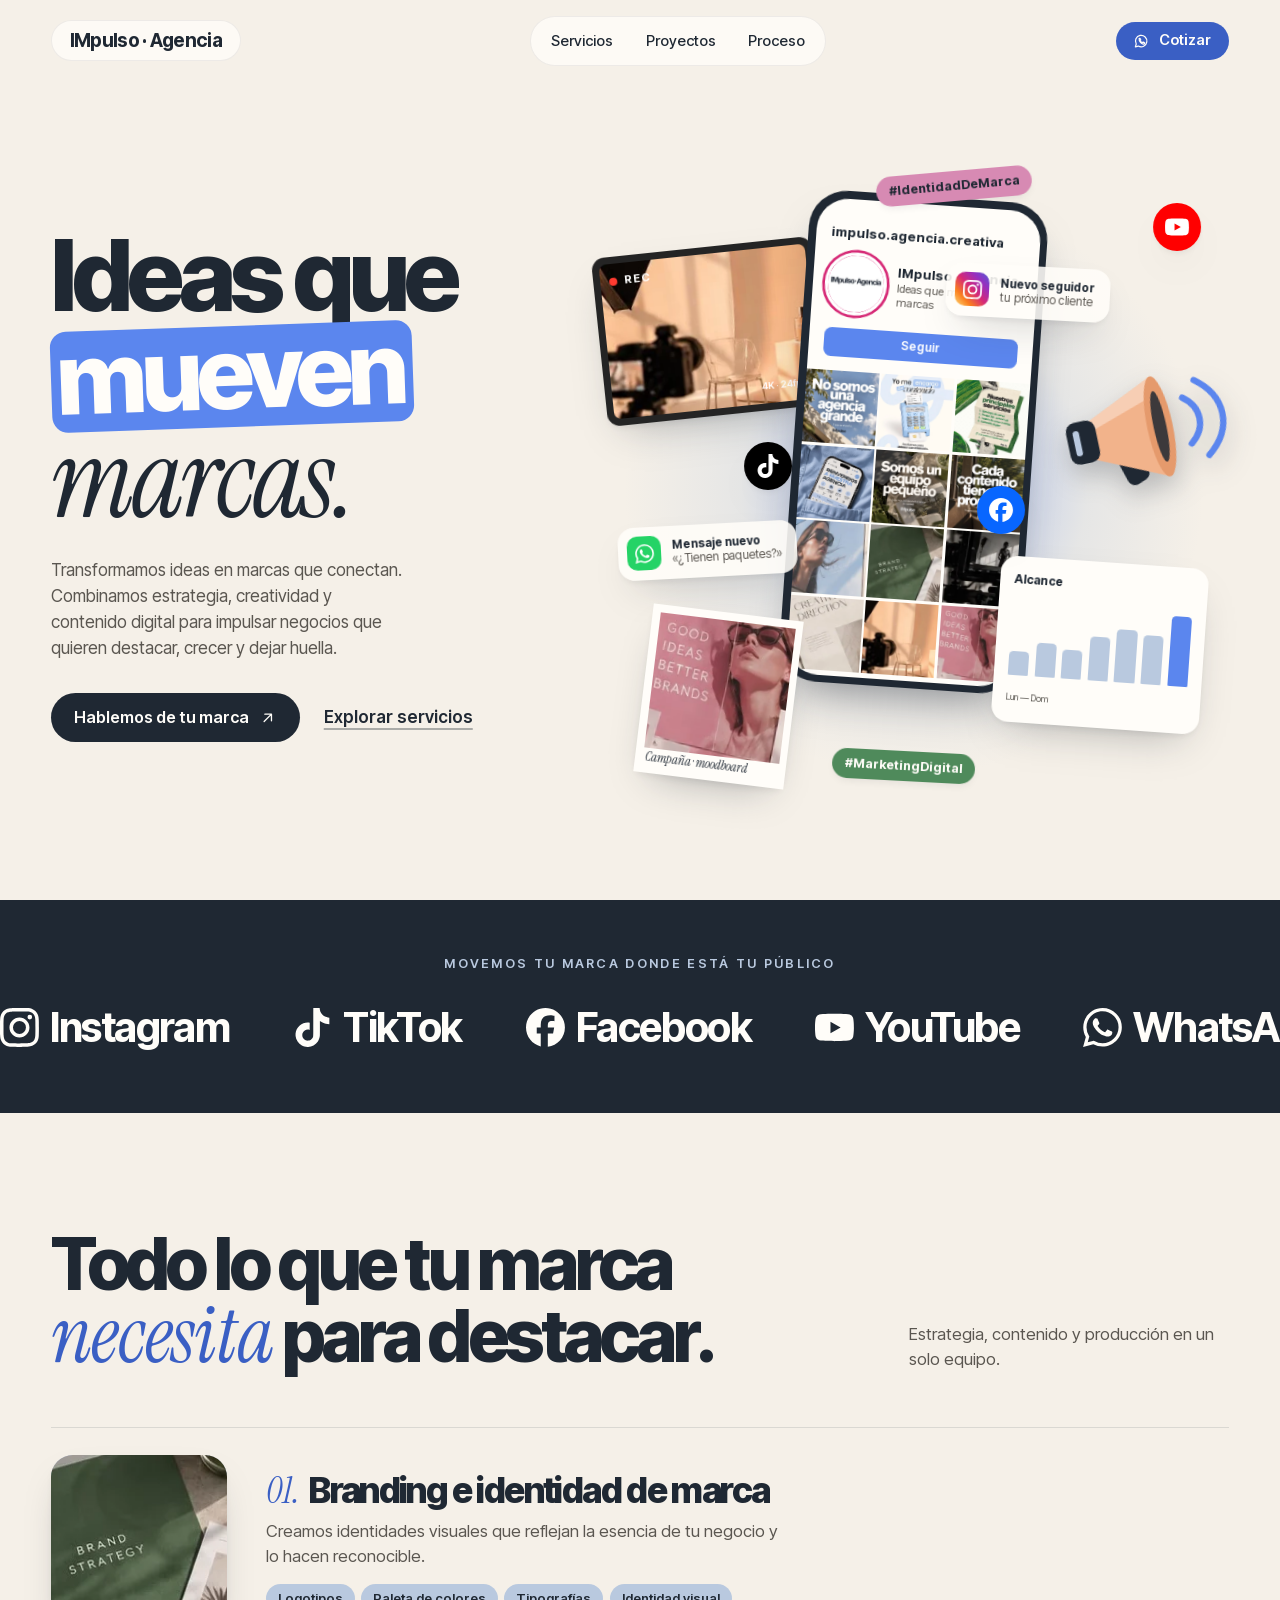
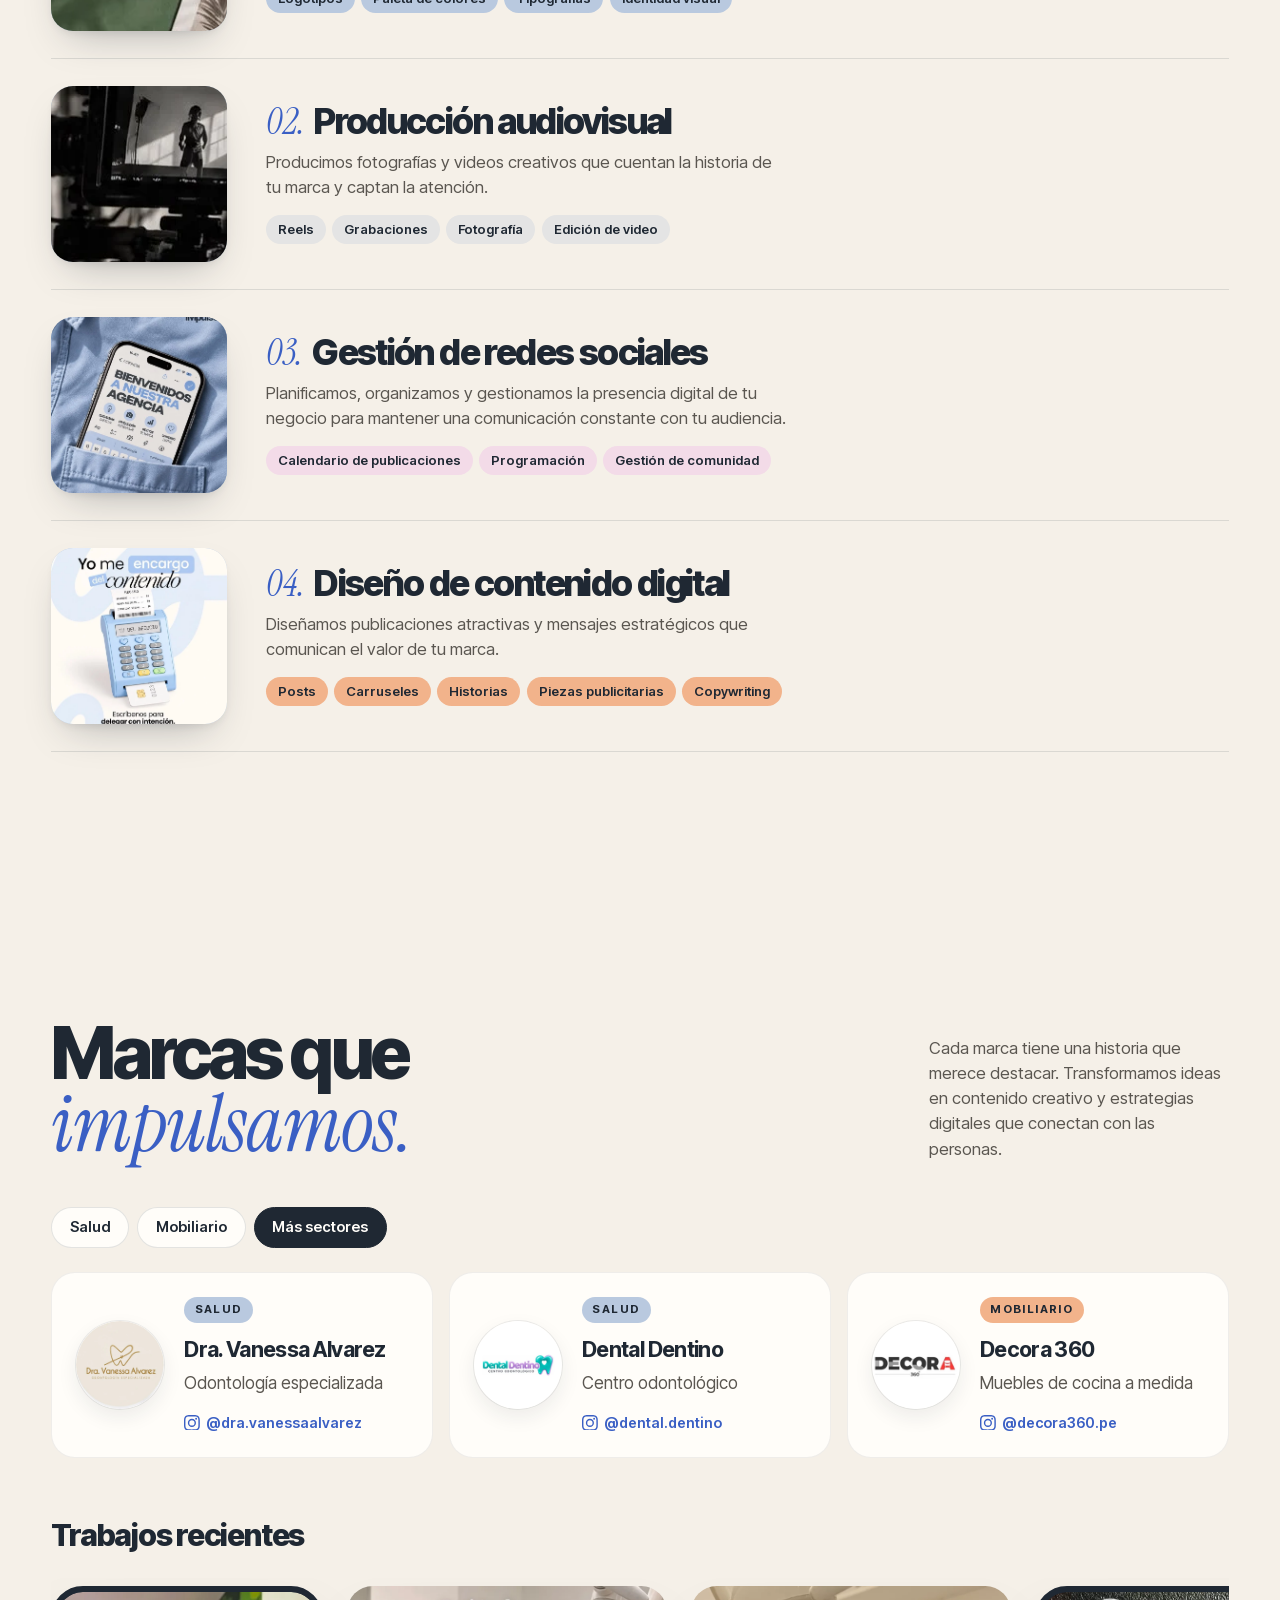
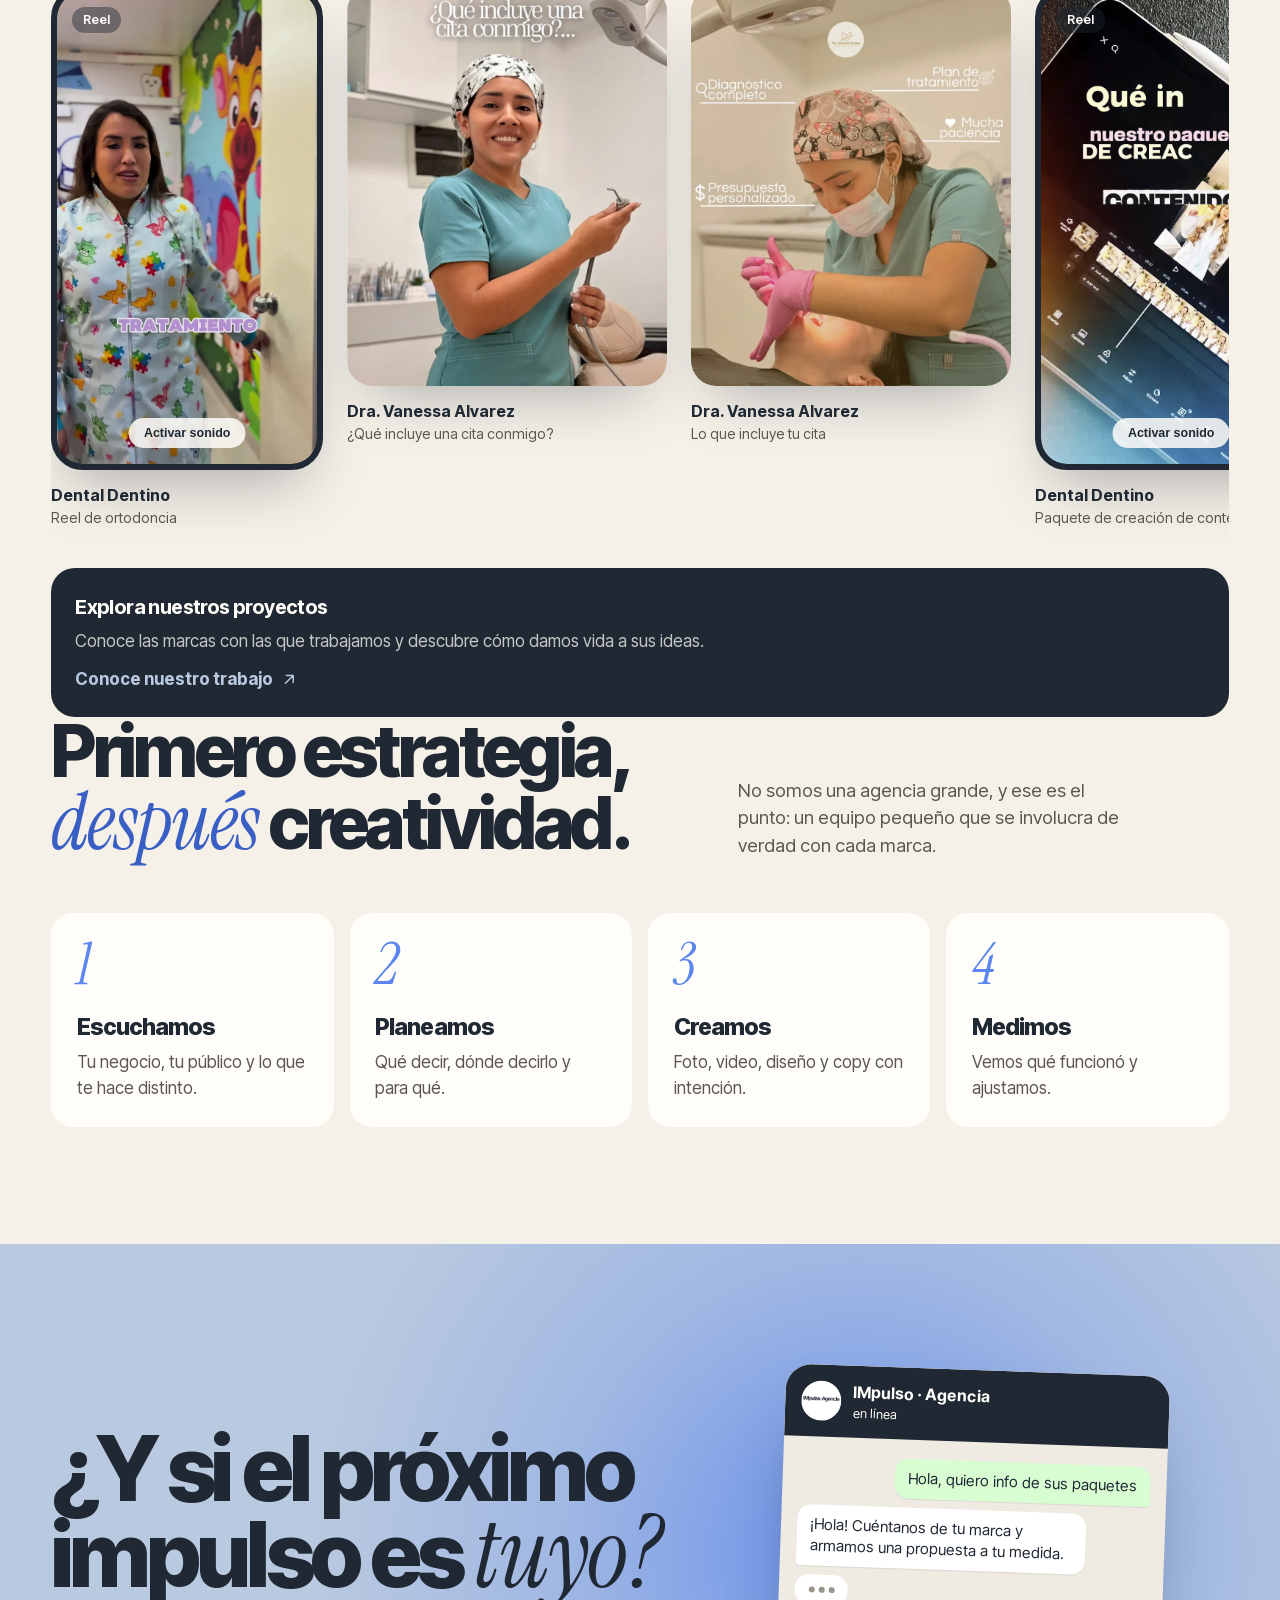
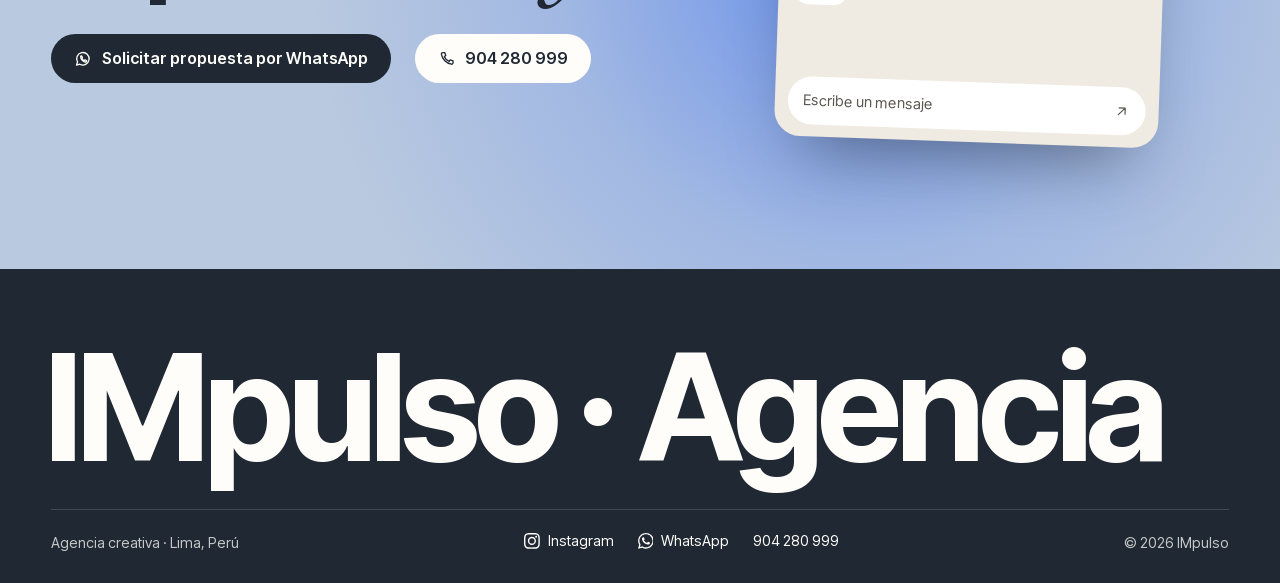
==== commit f25c392b: "Trabajos recientes en Proyectos" ====
--- a/index.html
+++ b/index.html
@@ -1 +1 @@
-<!DOCTYPE html><html lang="es" class="SWhvQq_variable blaeUG_variable" data-intro="cargando"><head><meta charSet="utf-8"/><meta name="viewport" content="width=device-width, initial-scale=1"/><link rel="preload" href="/_next/static/media/4a0b7dd978568ff2-s.p.3fofz6dws3mg0.woff2" as="font" crossorigin="" type="font/woff2"/><link rel="preload" href="/_next/static/media/d902bc2bfdd0a4cb-s.p.1g73gv09-xcb6.woff2" as="font" crossorigin="" type="font/woff2"/><link rel="preload" href="/_next/static/media/e63b65bb308a9351-s.p.3j3877k49yy0l.woff2" as="font" crossorigin="" type="font/woff2"/><link rel="preload" href="/img/mood-estudio.webp" as="image"/><link rel="preload" href="/img/avatar.webp" as="image"/><link rel="preload" href="/img/post-no-somos.webp" as="image"/><link rel="preload" href="/img/post-encargo.webp" as="image"/><link rel="preload" href="/img/post-servicios.webp" as="image"/><link rel="preload" href="/img/post-bienvenidos.webp" as="image"/><link rel="preload" href="/img/post-equipo.webp" as="image"/><link rel="preload" href="/img/post-proposito.webp" as="image"/><link rel="preload" href="/img/mood-billboard.webp" as="image"/><link rel="preload" href="/img/mood-libro.webp" as="image"/><link rel="stylesheet" href="/_next/static/chunks/1-5ob3o-kstnv.css" data-precedence="next"/><link rel="preload" as="script" fetchPriority="low" href="/_next/static/chunks/3cfn99dbrcvvp.js"/><script src="/_next/static/chunks/24oq267qibdq3.js" async=""></script><script src="/_next/static/chunks/3wbm-994r45kr.js" async=""></script><script src="/_next/static/chunks/turbopack-3-ry682tkyiqk.js" async=""></script><script src="/_next/static/chunks/0umf92h1sb77c.js" async=""></script><script src="/_next/static/chunks/3psj0xi-n5wqk.js" async=""></script><link rel="preload" href="/img/mood-camara.webp" as="image"/><link rel="preload" href="/img/mood-direccion.webp" as="image"/><link rel="preload" href="/img/mood-collage.webp" as="image"/><link rel="preload" as="image" href="/img/marca-vanessa.webp"/><link rel="preload" as="image" href="/img/marca-dentino.webp"/><link rel="preload" as="image" href="/img/marca-decora.webp"/><meta name="next-size-adjust" content=""/><meta name="theme-color" content="#f5f0e8"/><title>IMpulso · Agencia creativa en Lima</title><meta name="description" content="Transformamos ideas en marcas con propósito. Estrategia de marca, producción audiovisual, gestión de redes sociales y contenido digital en Lima, Perú."/><meta property="og:title" content="IMpulso · Agencia creativa"/><meta property="og:description" content="Ideas que mueven marcas. ¿Y si el próximo impulso es tuyo?"/><meta property="og:locale" content="es_PE"/><meta property="og:image" content="https://impulsoagencia.pe/opengraph.jpg"/><meta property="og:type" content="website"/><meta name="twitter:card" content="summary_large_image"/><meta name="twitter:title" content="IMpulso · Agencia creativa"/><meta name="twitter:description" content="Ideas que mueven marcas. ¿Y si el próximo impulso es tuyo?"/><meta name="twitter:image" content="https://impulsoagencia.pe/opengraph.jpg"/><link rel="icon" href="/icon.svg?icon.154te3hny59r0.svg" sizes="any" type="image/svg+xml"/><script src="/_next/static/chunks/0cz1d0mv5g_q7.js" noModule=""></script></head><body><div hidden=""><!--$--><!--/$--></div><noscript><style>html body{overflow:auto!important}.cargador{display:none!important}.entra,.revela,.pieza,.escena__luz,.metricas__barras i,.chat .chat__burbuja,.chat .chat__escribiendo{opacity:1!important;transform:none!important;scale:none!important}</style></noscript><div class="cargador" data-fase="cargando" role="status" aria-label="Cargando IMpulso"><span class="cargador__luz" aria-hidden="true"></span><p class="cargador__marca" aria-hidden="true"><span class="logo">IMpulso<span class="logo__punto" aria-hidden="true"></span>Agencia</span></p><ul class="cargador__avisos" aria-hidden="true"><li style="--i:0"><span class="cargador__icono"><svg viewBox="0 0 24 24" aria-hidden="true"><path d="M7.0301.084c-1.2768.0602-2.1487.264-2.911.5634-.7888.3075-1.4575.72-2.1228 1.3877-.6652.6677-1.075 1.3368-1.3802 2.127-.2954.7638-.4956 1.6365-.552 2.914-.0564 1.2775-.0689 1.6882-.0626 4.947.0062 3.2586.0206 3.6671.0825 4.9473.061 1.2765.264 2.1482.5635 2.9107.308.7889.72 1.4573 1.388 2.1228.6679.6655 1.3365 1.0743 2.1285 1.38.7632.295 1.6361.4961 2.9134.552 1.2773.056 1.6884.069 4.9462.0627 3.2578-.0062 3.668-.0207 4.9478-.0814 1.28-.0607 2.147-.2652 2.9098-.5633.7889-.3086 1.4578-.72 2.1228-1.3881.665-.6682 1.0745-1.3378 1.3795-2.1284.2957-.7632.4966-1.636.552-2.9124.056-1.2809.0692-1.6898.063-4.948-.0063-3.2583-.021-3.6668-.0817-4.9465-.0607-1.2797-.264-2.1487-.5633-2.9117-.3084-.7889-.72-1.4568-1.3876-2.1228C21.2982 1.33 20.628.9208 19.8378.6165 19.074.321 18.2017.1197 16.9244.0645 15.6471.0093 15.236-.005 11.977.0014 8.718.0076 8.31.0215 7.0301.0839m.1402 21.6932c-1.17-.0509-1.8053-.2453-2.2287-.408-.5606-.216-.96-.4771-1.3819-.895-.422-.4178-.6811-.8186-.9-1.378-.1644-.4234-.3624-1.058-.4171-2.228-.0595-1.2645-.072-1.6442-.079-4.848-.007-3.2037.0053-3.583.0607-4.848.05-1.169.2456-1.805.408-2.2282.216-.5613.4762-.96.895-1.3816.4188-.4217.8184-.6814 1.3783-.9003.423-.1651 1.0575-.3614 2.227-.4171 1.2655-.06 1.6447-.072 4.848-.079 3.2033-.007 3.5835.005 4.8495.0608 1.169.0508 1.8053.2445 2.228.408.5608.216.96.4754 1.3816.895.4217.4194.6816.8176.9005 1.3787.1653.4217.3617 1.056.4169 2.2263.0602 1.2655.0739 1.645.0796 4.848.0058 3.203-.0055 3.5834-.061 4.848-.051 1.17-.245 1.8055-.408 2.2294-.216.5604-.4763.96-.8954 1.3814-.419.4215-.8181.6811-1.3783.9-.4224.1649-1.0577.3617-2.2262.4174-1.2656.0595-1.6448.072-4.8493.079-3.2045.007-3.5825-.006-4.848-.0608M16.953 5.5864A1.44 1.44 0 1 0 18.39 4.144a1.44 1.44 0 0 0-1.437 1.4424M5.8385 12.012c.0067 3.4032 2.7706 6.1557 6.173 6.1493 3.4026-.0065 6.157-2.7701 6.1506-6.1733-.0065-3.4032-2.771-6.1565-6.174-6.1498-3.403.0067-6.156 2.771-6.1496 6.1738M8 12.0077a4 4 0 1 1 4.008 3.9921A3.9996 3.9996 0 0 1 8 12.0077" fill="#fff"></path></svg></span><span><strong>Instagram</strong>Nuevo seguidor: tu próximo cliente</span><time>ahora</time></li><li style="--i:1"><span class="cargador__icono"><svg viewBox="0 0 24 24" aria-hidden="true"><path d="M12.525.02c1.31-.02 2.61-.01 3.91-.02.08 1.53.63 3.09 1.75 4.17 1.12 1.11 2.7 1.62 4.24 1.79v4.03c-1.44-.05-2.89-.35-4.2-.97-.57-.26-1.1-.59-1.62-.93-.01 2.92.01 5.84-.02 8.75-.08 1.4-.54 2.79-1.35 3.94-1.31 1.92-3.58 3.17-5.91 3.21-1.43.08-2.86-.31-4.08-1.03-2.02-1.19-3.44-3.37-3.65-5.71-.02-.5-.03-1-.01-1.49.18-1.9 1.12-3.72 2.58-4.96 1.66-1.44 3.98-2.13 6.15-1.72.02 1.48-.04 2.96-.04 4.44-.99-.32-2.15-.23-3.02.37-.63.41-1.11 1.04-1.36 1.75-.21.51-.15 1.07-.14 1.61.24 1.64 1.82 3.02 3.5 2.87 1.12-.01 2.19-.66 2.77-1.61.19-.33.4-.67.41-1.06.1-1.79.06-3.57.07-5.36.01-4.03-.01-8.05.02-12.07z" fill="#fff"></path></svg></span><span><strong>TikTok</strong>Tu video está despegando</span><time>ahora</time></li><li style="--i:2"><span class="cargador__icono"><svg viewBox="0 0 24 24" aria-hidden="true"><path d="M17.472 14.382c-.297-.149-1.758-.867-2.03-.967-.273-.099-.471-.148-.67.15-.197.297-.767.966-.94 1.164-.173.199-.347.223-.644.075-.297-.15-1.255-.463-2.39-1.475-.883-.788-1.48-1.761-1.653-2.059-.173-.297-.018-.458.13-.606.134-.133.298-.347.446-.52.149-.174.198-.298.298-.497.099-.198.05-.371-.025-.52-.075-.149-.669-1.612-.916-2.207-.242-.579-.487-.5-.669-.51-.173-.008-.371-.01-.57-.01-.198 0-.52.074-.792.372-.272.297-1.04 1.016-1.04 2.479 0 1.462 1.065 2.875 1.213 3.074.149.198 2.096 3.2 5.077 4.487.709.306 1.262.489 1.694.625.712.227 1.36.195 1.871.118.571-.085 1.758-.719 2.006-1.413.248-.694.248-1.289.173-1.413-.074-.124-.272-.198-.57-.347m-5.421 7.403h-.004a9.87 9.87 0 01-5.031-1.378l-.361-.214-3.741.982.998-3.648-.235-.374a9.86 9.86 0 01-1.51-5.26c.001-5.45 4.436-9.884 9.888-9.884 2.64 0 5.122 1.03 6.988 2.898a9.825 9.825 0 012.893 6.994c-.003 5.45-4.437 9.884-9.885 9.884m8.413-18.297A11.815 11.815 0 0012.05 0C5.495 0 .16 5.335.157 11.892c0 2.096.547 4.142 1.588 5.945L.057 24l6.305-1.654a11.882 11.882 0 005.683 1.448h.005c6.554 0 11.89-5.335 11.893-11.893a11.821 11.821 0 00-3.48-8.413Z" fill="#fff"></path></svg></span><span><strong>WhatsApp</strong>Mensaje nuevo: «¿Tienen paquetes?»</span><time>ahora</time></li><li style="--i:3"><span class="cargador__icono"><svg viewBox="0 0 24 24" aria-hidden="true"><path d="M9.101 23.691v-7.98H6.627v-3.667h2.474v-1.58c0-4.085 1.848-5.978 5.858-5.978.401 0 .955.042 1.468.103a8.68 8.68 0 0 1 1.141.195v3.325a8.623 8.623 0 0 0-.653-.036 26.805 26.805 0 0 0-.733-.009c-.707 0-1.259.096-1.675.309a1.686 1.686 0 0 0-.679.622c-.258.42-.374.995-.374 1.752v1.297h3.919l-.386 2.103-.287 1.564h-3.246v8.245C19.396 23.238 24 18.179 24 12.044c0-6.627-5.373-12-12-12s-12 5.373-12 12c0 5.628 3.874 10.35 9.101 11.647Z" fill="#fff"></path></svg></span><span><strong>Facebook</strong>A tu comunidad le encantó tu publicación</span><time>ahora</time></li><li style="--i:4"><span class="cargador__icono"><svg viewBox="0 0 24 24" aria-hidden="true"><path d="M23.498 6.186a3.016 3.016 0 0 0-2.122-2.136C19.505 3.545 12 3.545 12 3.545s-7.505 0-9.377.505A3.017 3.017 0 0 0 .502 6.186C0 8.07 0 12 0 12s0 3.93.502 5.814a3.016 3.016 0 0 0 2.122 2.136c1.871.505 9.376.505 9.376.505s7.505 0 9.377-.505a3.015 3.015 0 0 0 2.122-2.136C24 15.93 24 12 24 12s0-3.93-.502-5.814zM9.545 15.568V8.432L15.818 12l-6.273 3.568z" fill="#fff"></path></svg></span><span><strong>YouTube</strong>Nueva suscripción a tu canal</span><time>ahora</time></li></ul><div class="cargador__pie" aria-hidden="true"><span>Moviendo tu marca</span><span class="cargador__numero"><span>0</span>%</span><span class="cargador__barra"><span></span></span></div></div><header class="nav"><a href="#inicio" class="nav__marca" aria-label="IMpulso Agencia, ir al inicio"><span class="logo">IMpulso<span class="logo__punto" aria-hidden="true"></span>Agencia</span></a><nav aria-label="Secciones"><a href="#servicios">Servicios</a><a href="#proyectos">Proyectos</a><a href="#proceso">Proceso</a></nav><a href="https://wa.me/message/RGYCXITP77EBE1" class="boton boton--chico" target="_blank" rel="noopener noreferrer"><svg class="icono" viewBox="0 0 24 24" fill="none" stroke="currentColor" stroke-width="1.8" stroke-linecap="round" stroke-linejoin="round" aria-hidden="true"><path d="M3.5 20.5l1.3-4.2A8.5 8.5 0 1 1 8 19.4z"></path><path d="M9 8.6c.2-.5.5-.6.8-.6h.5c.2 0 .4.1.5.4l.7 1.6c.1.2 0 .5-.1.7l-.5.6c-.1.1-.1.3 0 .5.6 1.1 1.4 1.9 2.5 2.5.2.1.4.1.5 0l.6-.6c.2-.2.4-.2.7-.1l1.6.7c.3.1.4.3.4.5v.5c0 .3-.1.6-.6.8-.6.3-1.6.5-3-.2a9 9 0 0 1-3.9-3.9c-.7-1.4-.5-2.4-.2-3z"></path></svg>Cotizar</a></header><main><section class="hero" id="inicio"><div class="hero__texto"><h1 class="hero__titulo"><span class="linea"><span class="entra" style="--d:0">Ideas que</span></span><span class="linea"><span class="entra" style="--d:1"><span class="pastilla">mueven</span></span></span><span class="linea"><span class="entra serif" style="--d:2">marcas.</span></span></h1><p class="hero__bajada entra" style="--d:3">Transformamos ideas en marcas que conectan. Combinamos estrategia, creatividad y contenido digital para impulsar negocios que quieren destacar, crecer y dejar huella.</p><div class="acciones entra" style="--d:4"><a href="https://wa.me/message/RGYCXITP77EBE1" class="boton" target="_blank" rel="noopener noreferrer">Hablemos de tu marca<svg class="icono" viewBox="0 0 24 24" fill="none" stroke="currentColor" stroke-width="1.8" stroke-linecap="round" stroke-linejoin="round" aria-hidden="true"><path d="M7 17 17 7M8 7h9v9"></path></svg></a><a href="#servicios" class="enlace">Explorar servicios</a></div></div><div class="escena" aria-hidden="true"><span class="escena__luz"></span><div class="pieza visor" data-prof="0.6" style="--d:1"><div class="visor__foto"><img src="/img/mood-estudio.webp" alt=""/></div><span class="visor__rec">REC</span><span class="visor__dato">4K · 24fps</span></div><div class="pieza telefono" data-prof="0.25" style="--d:0"><div class="telefono__pantalla"><div class="ig__barra"><span>impulso.agencia.creativa</span></div><div class="ig__perfil"><img class="ig__avatar" src="/img/avatar.webp" alt=""/><span class="ig__bio"><strong>IMpulso · Agencia</strong>Ideas que mueven marcas</span></div><span class="ig__boton">Seguir</span><div class="ig__grid"><img src="/img/post-no-somos.webp" alt=""/><img src="/img/post-encargo.webp" alt=""/><img src="/img/post-servicios.webp" alt=""/><img src="/img/post-bienvenidos.webp" alt=""/><img src="/img/post-equipo.webp" alt=""/><img src="/img/post-proposito.webp" alt=""/><img src="/img/mood-billboard.webp" alt=""/><img src="/img/mood-libro.webp" alt=""/><img src="/img/mood-camara.webp" alt=""/><img src="/img/mood-direccion.webp" alt=""/><img src="/img/mood-estudio.webp" alt=""/><img src="/img/mood-collage.webp" alt=""/></div></div></div><div class="pieza aviso aviso--a" data-prof="1" style="--d:3"><span class="aviso__icono aviso__icono--ig"><svg viewBox="0 0 24 24" aria-hidden="true"><path d="M7.0301.084c-1.2768.0602-2.1487.264-2.911.5634-.7888.3075-1.4575.72-2.1228 1.3877-.6652.6677-1.075 1.3368-1.3802 2.127-.2954.7638-.4956 1.6365-.552 2.914-.0564 1.2775-.0689 1.6882-.0626 4.947.0062 3.2586.0206 3.6671.0825 4.9473.061 1.2765.264 2.1482.5635 2.9107.308.7889.72 1.4573 1.388 2.1228.6679.6655 1.3365 1.0743 2.1285 1.38.7632.295 1.6361.4961 2.9134.552 1.2773.056 1.6884.069 4.9462.0627 3.2578-.0062 3.668-.0207 4.9478-.0814 1.28-.0607 2.147-.2652 2.9098-.5633.7889-.3086 1.4578-.72 2.1228-1.3881.665-.6682 1.0745-1.3378 1.3795-2.1284.2957-.7632.4966-1.636.552-2.9124.056-1.2809.0692-1.6898.063-4.948-.0063-3.2583-.021-3.6668-.0817-4.9465-.0607-1.2797-.264-2.1487-.5633-2.9117-.3084-.7889-.72-1.4568-1.3876-2.1228C21.2982 1.33 20.628.9208 19.8378.6165 19.074.321 18.2017.1197 16.9244.0645 15.6471.0093 15.236-.005 11.977.0014 8.718.0076 8.31.0215 7.0301.0839m.1402 21.6932c-1.17-.0509-1.8053-.2453-2.2287-.408-.5606-.216-.96-.4771-1.3819-.895-.422-.4178-.6811-.8186-.9-1.378-.1644-.4234-.3624-1.058-.4171-2.228-.0595-1.2645-.072-1.6442-.079-4.848-.007-3.2037.0053-3.583.0607-4.848.05-1.169.2456-1.805.408-2.2282.216-.5613.4762-.96.895-1.3816.4188-.4217.8184-.6814 1.3783-.9003.423-.1651 1.0575-.3614 2.227-.4171 1.2655-.06 1.6447-.072 4.848-.079 3.2033-.007 3.5835.005 4.8495.0608 1.169.0508 1.8053.2445 2.228.408.5608.216.96.4754 1.3816.895.4217.4194.6816.8176.9005 1.3787.1653.4217.3617 1.056.4169 2.2263.0602 1.2655.0739 1.645.0796 4.848.0058 3.203-.0055 3.5834-.061 4.848-.051 1.17-.245 1.8055-.408 2.2294-.216.5604-.4763.96-.8954 1.3814-.419.4215-.8181.6811-1.3783.9-.4224.1649-1.0577.3617-2.2262.4174-1.2656.0595-1.6448.072-4.8493.079-3.2045.007-3.5825-.006-4.848-.0608M16.953 5.5864A1.44 1.44 0 1 0 18.39 4.144a1.44 1.44 0 0 0-1.437 1.4424M5.8385 12.012c.0067 3.4032 2.7706 6.1557 6.173 6.1493 3.4026-.0065 6.157-2.7701 6.1506-6.1733-.0065-3.4032-2.771-6.1565-6.174-6.1498-3.403.0067-6.156 2.771-6.1496 6.1738M8 12.0077a4 4 0 1 1 4.008 3.9921A3.9996 3.9996 0 0 1 8 12.0077" fill="#fff"></path></svg></span><span><strong>Nuevo seguidor</strong>tu próximo cliente</span></div><div class="pieza aviso aviso--b" data-prof="0.9" style="--d:5"><span class="aviso__icono aviso__icono--wa"><svg viewBox="0 0 24 24" aria-hidden="true"><path d="M17.472 14.382c-.297-.149-1.758-.867-2.03-.967-.273-.099-.471-.148-.67.15-.197.297-.767.966-.94 1.164-.173.199-.347.223-.644.075-.297-.15-1.255-.463-2.39-1.475-.883-.788-1.48-1.761-1.653-2.059-.173-.297-.018-.458.13-.606.134-.133.298-.347.446-.52.149-.174.198-.298.298-.497.099-.198.05-.371-.025-.52-.075-.149-.669-1.612-.916-2.207-.242-.579-.487-.5-.669-.51-.173-.008-.371-.01-.57-.01-.198 0-.52.074-.792.372-.272.297-1.04 1.016-1.04 2.479 0 1.462 1.065 2.875 1.213 3.074.149.198 2.096 3.2 5.077 4.487.709.306 1.262.489 1.694.625.712.227 1.36.195 1.871.118.571-.085 1.758-.719 2.006-1.413.248-.694.248-1.289.173-1.413-.074-.124-.272-.198-.57-.347m-5.421 7.403h-.004a9.87 9.87 0 01-5.031-1.378l-.361-.214-3.741.982.998-3.648-.235-.374a9.86 9.86 0 01-1.51-5.26c.001-5.45 4.436-9.884 9.888-9.884 2.64 0 5.122 1.03 6.988 2.898a9.825 9.825 0 012.893 6.994c-.003 5.45-4.437 9.884-9.885 9.884m8.413-18.297A11.815 11.815 0 0012.05 0C5.495 0 .16 5.335.157 11.892c0 2.096.547 4.142 1.588 5.945L.057 24l6.305-1.654a11.882 11.882 0 005.683 1.448h.005c6.554 0 11.89-5.335 11.893-11.893a11.821 11.821 0 00-3.48-8.413Z" fill="#fff"></path></svg></span><span><strong>Mensaje nuevo</strong>«¿Tienen paquetes?»</span></div><div class="pieza megafono" data-prof="1.2" style="--d:4"><svg viewBox="0 0 160 120" aria-hidden="true"><g class="megafono__ondas" fill="none" stroke="var(--azul)" stroke-width="6" stroke-linecap="round"><path d="M122 38c8 6 12 14 12 22s-4 16-12 22"></path><path d="M136 24c13 10 20 23 20 36s-7 26-20 36"></path></g><path d="M46 70l10 34a7 7 0 0 0 9 5l8-3a7 7 0 0 0 4-9l-9-27z" fill="var(--tinta)"></path><path d="M30 42 96 12v96L30 78z" fill="var(--durazno)"></path><path d="M30 42 96 12v18L30 52z" fill="#fff" opacity=".35"></path><ellipse cx="96" cy="60" rx="12" ry="48" fill="#e59a6c"></ellipse><ellipse cx="96" cy="60" rx="6" ry="34" fill="var(--tinta)" opacity=".85"></ellipse><rect x="8" y="40" width="28" height="40" rx="9" fill="var(--tinta)"></rect><rect x="14" y="48" width="6" height="24" rx="3" fill="var(--cielo)"></rect></svg></div><div class="pieza metricas" data-prof="0.7" style="--d:6"><span class="metricas__titulo">Alcance</span><span class="metricas__barras"><i style="--h:32%;--i:0"></i><i style="--h:45%;--i:1"></i><i style="--h:38%;--i:2"></i><i style="--h:58%;--i:3"></i><i style="--h:70%;--i:4"></i><i style="--h:64%;--i:5"></i><i style="--h:92%;--i:6"></i></span><span class="metricas__pie">Lun — Dom</span></div><figure class="pieza polaroid" data-prof="0.5" style="--d:7"><img src="/img/mood-collage.webp" alt=""/><figcaption>Campaña · moodboard</figcaption></figure><span class="pieza burbuja burbuja--tt" data-prof="1.4" style="--d:8"><svg viewBox="0 0 24 24" aria-hidden="true"><path d="M12.525.02c1.31-.02 2.61-.01 3.91-.02.08 1.53.63 3.09 1.75 4.17 1.12 1.11 2.7 1.62 4.24 1.79v4.03c-1.44-.05-2.89-.35-4.2-.97-.57-.26-1.1-.59-1.62-.93-.01 2.92.01 5.84-.02 8.75-.08 1.4-.54 2.79-1.35 3.94-1.31 1.92-3.58 3.17-5.91 3.21-1.43.08-2.86-.31-4.08-1.03-2.02-1.19-3.44-3.37-3.65-5.71-.02-.5-.03-1-.01-1.49.18-1.9 1.12-3.72 2.58-4.96 1.66-1.44 3.98-2.13 6.15-1.72.02 1.48-.04 2.96-.04 4.44-.99-.32-2.15-.23-3.02.37-.63.41-1.11 1.04-1.36 1.75-.21.51-.15 1.07-.14 1.61.24 1.64 1.82 3.02 3.5 2.87 1.12-.01 2.19-.66 2.77-1.61.19-.33.4-.67.41-1.06.1-1.79.06-3.57.07-5.36.01-4.03-.01-8.05.02-12.07z" fill="#fff"></path></svg></span><span class="pieza burbuja burbuja--yt" data-prof="1.1" style="--d:9"><svg viewBox="0 0 24 24" aria-hidden="true"><path d="M23.498 6.186a3.016 3.016 0 0 0-2.122-2.136C19.505 3.545 12 3.545 12 3.545s-7.505 0-9.377.505A3.017 3.017 0 0 0 .502 6.186C0 8.07 0 12 0 12s0 3.93.502 5.814a3.016 3.016 0 0 0 2.122 2.136c1.871.505 9.376.505 9.376.505s7.505 0 9.377-.505a3.015 3.015 0 0 0 2.122-2.136C24 15.93 24 12 24 12s0-3.93-.502-5.814zM9.545 15.568V8.432L15.818 12l-6.273 3.568z" fill="#fff"></path></svg></span><span class="pieza burbuja burbuja--fb" data-prof="0.8" style="--d:10"><svg viewBox="0 0 24 24" aria-hidden="true"><path d="M9.101 23.691v-7.98H6.627v-3.667h2.474v-1.58c0-4.085 1.848-5.978 5.858-5.978.401 0 .955.042 1.468.103a8.68 8.68 0 0 1 1.141.195v3.325a8.623 8.623 0 0 0-.653-.036 26.805 26.805 0 0 0-.733-.009c-.707 0-1.259.096-1.675.309a1.686 1.686 0 0 0-.679.622c-.258.42-.374.995-.374 1.752v1.297h3.919l-.386 2.103-.287 1.564h-3.246v8.245C19.396 23.238 24 18.179 24 12.044c0-6.627-5.373-12-12-12s-12 5.373-12 12c0 5.628 3.874 10.35 9.101 11.647Z" fill="#fff"></path></svg></span><span class="pieza hashtag hashtag--a" data-prof="1.3" style="--d:6">#IdentidadDeMarca</span><span class="pieza hashtag hashtag--b" data-prof="0.9" style="--d:8">#MarketingDigital</span></div></section><section class="redes" aria-label="Redes donde movemos tu marca"><p class="redes__titulo">Movemos tu marca donde está tu público</p><div class="redes__cinta"><div class="redes__pista"><ul><li><svg viewBox="0 0 24 24" aria-hidden="true"><path d="M7.0301.084c-1.2768.0602-2.1487.264-2.911.5634-.7888.3075-1.4575.72-2.1228 1.3877-.6652.6677-1.075 1.3368-1.3802 2.127-.2954.7638-.4956 1.6365-.552 2.914-.0564 1.2775-.0689 1.6882-.0626 4.947.0062 3.2586.0206 3.6671.0825 4.9473.061 1.2765.264 2.1482.5635 2.9107.308.7889.72 1.4573 1.388 2.1228.6679.6655 1.3365 1.0743 2.1285 1.38.7632.295 1.6361.4961 2.9134.552 1.2773.056 1.6884.069 4.9462.0627 3.2578-.0062 3.668-.0207 4.9478-.0814 1.28-.0607 2.147-.2652 2.9098-.5633.7889-.3086 1.4578-.72 2.1228-1.3881.665-.6682 1.0745-1.3378 1.3795-2.1284.2957-.7632.4966-1.636.552-2.9124.056-1.2809.0692-1.6898.063-4.948-.0063-3.2583-.021-3.6668-.0817-4.9465-.0607-1.2797-.264-2.1487-.5633-2.9117-.3084-.7889-.72-1.4568-1.3876-2.1228C21.2982 1.33 20.628.9208 19.8378.6165 19.074.321 18.2017.1197 16.9244.0645 15.6471.0093 15.236-.005 11.977.0014 8.718.0076 8.31.0215 7.0301.0839m.1402 21.6932c-1.17-.0509-1.8053-.2453-2.2287-.408-.5606-.216-.96-.4771-1.3819-.895-.422-.4178-.6811-.8186-.9-1.378-.1644-.4234-.3624-1.058-.4171-2.228-.0595-1.2645-.072-1.6442-.079-4.848-.007-3.2037.0053-3.583.0607-4.848.05-1.169.2456-1.805.408-2.2282.216-.5613.4762-.96.895-1.3816.4188-.4217.8184-.6814 1.3783-.9003.423-.1651 1.0575-.3614 2.227-.4171 1.2655-.06 1.6447-.072 4.848-.079 3.2033-.007 3.5835.005 4.8495.0608 1.169.0508 1.8053.2445 2.228.408.5608.216.96.4754 1.3816.895.4217.4194.6816.8176.9005 1.3787.1653.4217.3617 1.056.4169 2.2263.0602 1.2655.0739 1.645.0796 4.848.0058 3.203-.0055 3.5834-.061 4.848-.051 1.17-.245 1.8055-.408 2.2294-.216.5604-.4763.96-.8954 1.3814-.419.4215-.8181.6811-1.3783.9-.4224.1649-1.0577.3617-2.2262.4174-1.2656.0595-1.6448.072-4.8493.079-3.2045.007-3.5825-.006-4.848-.0608M16.953 5.5864A1.44 1.44 0 1 0 18.39 4.144a1.44 1.44 0 0 0-1.437 1.4424M5.8385 12.012c.0067 3.4032 2.7706 6.1557 6.173 6.1493 3.4026-.0065 6.157-2.7701 6.1506-6.1733-.0065-3.4032-2.771-6.1565-6.174-6.1498-3.403.0067-6.156 2.771-6.1496 6.1738M8 12.0077a4 4 0 1 1 4.008 3.9921A3.9996 3.9996 0 0 1 8 12.0077" fill="currentColor"></path></svg>Instagram</li><li><svg viewBox="0 0 24 24" aria-hidden="true"><path d="M12.525.02c1.31-.02 2.61-.01 3.91-.02.08 1.53.63 3.09 1.75 4.17 1.12 1.11 2.7 1.62 4.24 1.79v4.03c-1.44-.05-2.89-.35-4.2-.97-.57-.26-1.1-.59-1.62-.93-.01 2.92.01 5.84-.02 8.75-.08 1.4-.54 2.79-1.35 3.94-1.31 1.92-3.58 3.17-5.91 3.21-1.43.08-2.86-.31-4.08-1.03-2.02-1.19-3.44-3.37-3.65-5.71-.02-.5-.03-1-.01-1.49.18-1.9 1.12-3.72 2.58-4.96 1.66-1.44 3.98-2.13 6.15-1.72.02 1.48-.04 2.96-.04 4.44-.99-.32-2.15-.23-3.02.37-.63.41-1.11 1.04-1.36 1.75-.21.51-.15 1.07-.14 1.61.24 1.64 1.82 3.02 3.5 2.87 1.12-.01 2.19-.66 2.77-1.61.19-.33.4-.67.41-1.06.1-1.79.06-3.57.07-5.36.01-4.03-.01-8.05.02-12.07z" fill="currentColor"></path></svg>TikTok</li><li><svg viewBox="0 0 24 24" aria-hidden="true"><path d="M9.101 23.691v-7.98H6.627v-3.667h2.474v-1.58c0-4.085 1.848-5.978 5.858-5.978.401 0 .955.042 1.468.103a8.68 8.68 0 0 1 1.141.195v3.325a8.623 8.623 0 0 0-.653-.036 26.805 26.805 0 0 0-.733-.009c-.707 0-1.259.096-1.675.309a1.686 1.686 0 0 0-.679.622c-.258.42-.374.995-.374 1.752v1.297h3.919l-.386 2.103-.287 1.564h-3.246v8.245C19.396 23.238 24 18.179 24 12.044c0-6.627-5.373-12-12-12s-12 5.373-12 12c0 5.628 3.874 10.35 9.101 11.647Z" fill="currentColor"></path></svg>Facebook</li><li><svg viewBox="0 0 24 24" aria-hidden="true"><path d="M23.498 6.186a3.016 3.016 0 0 0-2.122-2.136C19.505 3.545 12 3.545 12 3.545s-7.505 0-9.377.505A3.017 3.017 0 0 0 .502 6.186C0 8.07 0 12 0 12s0 3.93.502 5.814a3.016 3.016 0 0 0 2.122 2.136c1.871.505 9.376.505 9.376.505s7.505 0 9.377-.505a3.015 3.015 0 0 0 2.122-2.136C24 15.93 24 12 24 12s0-3.93-.502-5.814zM9.545 15.568V8.432L15.818 12l-6.273 3.568z" fill="currentColor"></path></svg>YouTube</li><li><svg viewBox="0 0 24 24" aria-hidden="true"><path d="M17.472 14.382c-.297-.149-1.758-.867-2.03-.967-.273-.099-.471-.148-.67.15-.197.297-.767.966-.94 1.164-.173.199-.347.223-.644.075-.297-.15-1.255-.463-2.39-1.475-.883-.788-1.48-1.761-1.653-2.059-.173-.297-.018-.458.13-.606.134-.133.298-.347.446-.52.149-.174.198-.298.298-.497.099-.198.05-.371-.025-.52-.075-.149-.669-1.612-.916-2.207-.242-.579-.487-.5-.669-.51-.173-.008-.371-.01-.57-.01-.198 0-.52.074-.792.372-.272.297-1.04 1.016-1.04 2.479 0 1.462 1.065 2.875 1.213 3.074.149.198 2.096 3.2 5.077 4.487.709.306 1.262.489 1.694.625.712.227 1.36.195 1.871.118.571-.085 1.758-.719 2.006-1.413.248-.694.248-1.289.173-1.413-.074-.124-.272-.198-.57-.347m-5.421 7.403h-.004a9.87 9.87 0 01-5.031-1.378l-.361-.214-3.741.982.998-3.648-.235-.374a9.86 9.86 0 01-1.51-5.26c.001-5.45 4.436-9.884 9.888-9.884 2.64 0 5.122 1.03 6.988 2.898a9.825 9.825 0 012.893 6.994c-.003 5.45-4.437 9.884-9.885 9.884m8.413-18.297A11.815 11.815 0 0012.05 0C5.495 0 .16 5.335.157 11.892c0 2.096.547 4.142 1.588 5.945L.057 24l6.305-1.654a11.882 11.882 0 005.683 1.448h.005c6.554 0 11.89-5.335 11.893-11.893a11.821 11.821 0 00-3.48-8.413Z" fill="currentColor"></path></svg>WhatsApp</li><li><svg viewBox="0 0 24 24" aria-hidden="true"><path d="M12.48 10.92v3.28h7.84c-.24 1.84-.853 3.187-1.787 4.133-1.147 1.147-2.933 2.4-6.053 2.4-4.827 0-8.6-3.893-8.6-8.72s3.773-8.72 8.6-8.72c2.6 0 4.507 1.027 5.907 2.347l2.307-2.307C18.747 1.44 16.133 0 12.48 0 5.867 0 .307 5.387.307 12s5.56 12 12.173 12c3.573 0 6.267-1.173 8.373-3.36 2.16-2.16 2.84-5.213 2.84-7.667 0-.76-.053-1.467-.173-2.053H12.48z" fill="currentColor"></path></svg>Google</li><li><svg viewBox="0 0 24 24" aria-hidden="true"><path d="M12.017 0C5.396 0 .029 5.367.029 11.987c0 5.079 3.158 9.417 7.618 11.162-.105-.949-.199-2.403.041-3.439.219-.937 1.406-5.957 1.406-5.957s-.359-.72-.359-1.781c0-1.663.967-2.911 2.168-2.911 1.024 0 1.518.769 1.518 1.688 0 1.029-.653 2.567-.992 3.992-.285 1.193.6 2.165 1.775 2.165 2.128 0 3.768-2.245 3.768-5.487 0-2.861-2.063-4.869-5.008-4.869-3.41 0-5.409 2.562-5.409 5.199 0 1.033.394 2.143.889 2.741.099.12.112.225.085.345-.09.375-.293 1.199-.334 1.363-.053.225-.172.271-.401.165-1.495-.69-2.433-2.878-2.433-4.646 0-3.776 2.748-7.252 7.92-7.252 4.158 0 7.392 2.967 7.392 6.923 0 4.135-2.607 7.462-6.233 7.462-1.214 0-2.354-.629-2.758-1.379l-.749 2.848c-.269 1.045-1.004 2.352-1.498 3.146 1.123.345 2.306.535 3.55.535 6.607 0 11.985-5.365 11.985-11.987C23.97 5.39 18.592.026 11.985.026L12.017 0z" fill="currentColor"></path></svg>Pinterest</li><li><svg viewBox="0 0 24 24" aria-hidden="true"><path d="M12.186 24h-.007c-3.581-.024-6.334-1.205-8.184-3.509C2.35 18.44 1.5 15.586 1.472 12.01v-.017c.03-3.579.879-6.43 2.525-8.482C5.845 1.205 8.6.024 12.18 0h.014c2.746.02 5.043.725 6.826 2.098 1.677 1.29 2.858 3.13 3.509 5.467l-2.04.569c-1.104-3.96-3.898-5.984-8.304-6.015-2.91.022-5.11.936-6.54 2.717C4.307 6.504 3.616 8.914 3.589 12c.027 3.086.718 5.496 2.057 7.164 1.43 1.783 3.631 2.698 6.54 2.717 2.623-.02 4.358-.631 5.8-2.045 1.647-1.613 1.618-3.593 1.09-4.798-.31-.71-.873-1.3-1.634-1.75-.192 1.352-.622 2.446-1.284 3.272-.886 1.102-2.14 1.704-3.73 1.79-1.202.065-2.361-.218-3.259-.801-1.063-.689-1.685-1.74-1.752-2.964-.065-1.19.408-2.285 1.33-3.082.88-.76 2.119-1.207 3.583-1.291a13.853 13.853 0 0 1 3.02.142c-.126-.742-.375-1.332-.75-1.757-.513-.586-1.308-.883-2.359-.89h-.029c-.844 0-1.992.232-2.721 1.32L7.734 7.847c.98-1.454 2.568-2.256 4.478-2.256h.044c3.194.02 5.097 1.975 5.287 5.388.108.046.216.094.321.142 1.49.7 2.58 1.761 3.154 3.07.797 1.82.871 4.79-1.548 7.158-1.85 1.81-4.094 2.628-7.277 2.65Zm1.003-11.69c-.242 0-.487.007-.739.021-1.836.103-2.98.946-2.916 2.143.067 1.256 1.452 1.839 2.784 1.767 1.224-.065 2.818-.543 3.086-3.71a10.5 10.5 0 0 0-2.215-.221z" fill="currentColor"></path></svg>Threads</li></ul><ul aria-hidden="true"><li><svg viewBox="0 0 24 24" aria-hidden="true"><path d="M7.0301.084c-1.2768.0602-2.1487.264-2.911.5634-.7888.3075-1.4575.72-2.1228 1.3877-.6652.6677-1.075 1.3368-1.3802 2.127-.2954.7638-.4956 1.6365-.552 2.914-.0564 1.2775-.0689 1.6882-.0626 4.947.0062 3.2586.0206 3.6671.0825 4.9473.061 1.2765.264 2.1482.5635 2.9107.308.7889.72 1.4573 1.388 2.1228.6679.6655 1.3365 1.0743 2.1285 1.38.7632.295 1.6361.4961 2.9134.552 1.2773.056 1.6884.069 4.9462.0627 3.2578-.0062 3.668-.0207 4.9478-.0814 1.28-.0607 2.147-.2652 2.9098-.5633.7889-.3086 1.4578-.72 2.1228-1.3881.665-.6682 1.0745-1.3378 1.3795-2.1284.2957-.7632.4966-1.636.552-2.9124.056-1.2809.0692-1.6898.063-4.948-.0063-3.2583-.021-3.6668-.0817-4.9465-.0607-1.2797-.264-2.1487-.5633-2.9117-.3084-.7889-.72-1.4568-1.3876-2.1228C21.2982 1.33 20.628.9208 19.8378.6165 19.074.321 18.2017.1197 16.9244.0645 15.6471.0093 15.236-.005 11.977.0014 8.718.0076 8.31.0215 7.0301.0839m.1402 21.6932c-1.17-.0509-1.8053-.2453-2.2287-.408-.5606-.216-.96-.4771-1.3819-.895-.422-.4178-.6811-.8186-.9-1.378-.1644-.4234-.3624-1.058-.4171-2.228-.0595-1.2645-.072-1.6442-.079-4.848-.007-3.2037.0053-3.583.0607-4.848.05-1.169.2456-1.805.408-2.2282.216-.5613.4762-.96.895-1.3816.4188-.4217.8184-.6814 1.3783-.9003.423-.1651 1.0575-.3614 2.227-.4171 1.2655-.06 1.6447-.072 4.848-.079 3.2033-.007 3.5835.005 4.8495.0608 1.169.0508 1.8053.2445 2.228.408.5608.216.96.4754 1.3816.895.4217.4194.6816.8176.9005 1.3787.1653.4217.3617 1.056.4169 2.2263.0602 1.2655.0739 1.645.0796 4.848.0058 3.203-.0055 3.5834-.061 4.848-.051 1.17-.245 1.8055-.408 2.2294-.216.5604-.4763.96-.8954 1.3814-.419.4215-.8181.6811-1.3783.9-.4224.1649-1.0577.3617-2.2262.4174-1.2656.0595-1.6448.072-4.8493.079-3.2045.007-3.5825-.006-4.848-.0608M16.953 5.5864A1.44 1.44 0 1 0 18.39 4.144a1.44 1.44 0 0 0-1.437 1.4424M5.8385 12.012c.0067 3.4032 2.7706 6.1557 6.173 6.1493 3.4026-.0065 6.157-2.7701 6.1506-6.1733-.0065-3.4032-2.771-6.1565-6.174-6.1498-3.403.0067-6.156 2.771-6.1496 6.1738M8 12.0077a4 4 0 1 1 4.008 3.9921A3.9996 3.9996 0 0 1 8 12.0077" fill="currentColor"></path></svg>Instagram</li><li><svg viewBox="0 0 24 24" aria-hidden="true"><path d="M12.525.02c1.31-.02 2.61-.01 3.91-.02.08 1.53.63 3.09 1.75 4.17 1.12 1.11 2.7 1.62 4.24 1.79v4.03c-1.44-.05-2.89-.35-4.2-.97-.57-.26-1.1-.59-1.62-.93-.01 2.92.01 5.84-.02 8.75-.08 1.4-.54 2.79-1.35 3.94-1.31 1.92-3.58 3.17-5.91 3.21-1.43.08-2.86-.31-4.08-1.03-2.02-1.19-3.44-3.37-3.65-5.71-.02-.5-.03-1-.01-1.49.18-1.9 1.12-3.72 2.58-4.96 1.66-1.44 3.98-2.13 6.15-1.72.02 1.48-.04 2.96-.04 4.44-.99-.32-2.15-.23-3.02.37-.63.41-1.11 1.04-1.36 1.75-.21.51-.15 1.07-.14 1.61.24 1.64 1.82 3.02 3.5 2.87 1.12-.01 2.19-.66 2.77-1.61.19-.33.4-.67.41-1.06.1-1.79.06-3.57.07-5.36.01-4.03-.01-8.05.02-12.07z" fill="currentColor"></path></svg>TikTok</li><li><svg viewBox="0 0 24 24" aria-hidden="true"><path d="M9.101 23.691v-7.98H6.627v-3.667h2.474v-1.58c0-4.085 1.848-5.978 5.858-5.978.401 0 .955.042 1.468.103a8.68 8.68 0 0 1 1.141.195v3.325a8.623 8.623 0 0 0-.653-.036 26.805 26.805 0 0 0-.733-.009c-.707 0-1.259.096-1.675.309a1.686 1.686 0 0 0-.679.622c-.258.42-.374.995-.374 1.752v1.297h3.919l-.386 2.103-.287 1.564h-3.246v8.245C19.396 23.238 24 18.179 24 12.044c0-6.627-5.373-12-12-12s-12 5.373-12 12c0 5.628 3.874 10.35 9.101 11.647Z" fill="currentColor"></path></svg>Facebook</li><li><svg viewBox="0 0 24 24" aria-hidden="true"><path d="M23.498 6.186a3.016 3.016 0 0 0-2.122-2.136C19.505 3.545 12 3.545 12 3.545s-7.505 0-9.377.505A3.017 3.017 0 0 0 .502 6.186C0 8.07 0 12 0 12s0 3.93.502 5.814a3.016 3.016 0 0 0 2.122 2.136c1.871.505 9.376.505 9.376.505s7.505 0 9.377-.505a3.015 3.015 0 0 0 2.122-2.136C24 15.93 24 12 24 12s0-3.93-.502-5.814zM9.545 15.568V8.432L15.818 12l-6.273 3.568z" fill="currentColor"></path></svg>YouTube</li><li><svg viewBox="0 0 24 24" aria-hidden="true"><path d="M17.472 14.382c-.297-.149-1.758-.867-2.03-.967-.273-.099-.471-.148-.67.15-.197.297-.767.966-.94 1.164-.173.199-.347.223-.644.075-.297-.15-1.255-.463-2.39-1.475-.883-.788-1.48-1.761-1.653-2.059-.173-.297-.018-.458.13-.606.134-.133.298-.347.446-.52.149-.174.198-.298.298-.497.099-.198.05-.371-.025-.52-.075-.149-.669-1.612-.916-2.207-.242-.579-.487-.5-.669-.51-.173-.008-.371-.01-.57-.01-.198 0-.52.074-.792.372-.272.297-1.04 1.016-1.04 2.479 0 1.462 1.065 2.875 1.213 3.074.149.198 2.096 3.2 5.077 4.487.709.306 1.262.489 1.694.625.712.227 1.36.195 1.871.118.571-.085 1.758-.719 2.006-1.413.248-.694.248-1.289.173-1.413-.074-.124-.272-.198-.57-.347m-5.421 7.403h-.004a9.87 9.87 0 01-5.031-1.378l-.361-.214-3.741.982.998-3.648-.235-.374a9.86 9.86 0 01-1.51-5.26c.001-5.45 4.436-9.884 9.888-9.884 2.64 0 5.122 1.03 6.988 2.898a9.825 9.825 0 012.893 6.994c-.003 5.45-4.437 9.884-9.885 9.884m8.413-18.297A11.815 11.815 0 0012.05 0C5.495 0 .16 5.335.157 11.892c0 2.096.547 4.142 1.588 5.945L.057 24l6.305-1.654a11.882 11.882 0 005.683 1.448h.005c6.554 0 11.89-5.335 11.893-11.893a11.821 11.821 0 00-3.48-8.413Z" fill="currentColor"></path></svg>WhatsApp</li><li><svg viewBox="0 0 24 24" aria-hidden="true"><path d="M12.48 10.92v3.28h7.84c-.24 1.84-.853 3.187-1.787 4.133-1.147 1.147-2.933 2.4-6.053 2.4-4.827 0-8.6-3.893-8.6-8.72s3.773-8.72 8.6-8.72c2.6 0 4.507 1.027 5.907 2.347l2.307-2.307C18.747 1.44 16.133 0 12.48 0 5.867 0 .307 5.387.307 12s5.56 12 12.173 12c3.573 0 6.267-1.173 8.373-3.36 2.16-2.16 2.84-5.213 2.84-7.667 0-.76-.053-1.467-.173-2.053H12.48z" fill="currentColor"></path></svg>Google</li><li><svg viewBox="0 0 24 24" aria-hidden="true"><path d="M12.017 0C5.396 0 .029 5.367.029 11.987c0 5.079 3.158 9.417 7.618 11.162-.105-.949-.199-2.403.041-3.439.219-.937 1.406-5.957 1.406-5.957s-.359-.72-.359-1.781c0-1.663.967-2.911 2.168-2.911 1.024 0 1.518.769 1.518 1.688 0 1.029-.653 2.567-.992 3.992-.285 1.193.6 2.165 1.775 2.165 2.128 0 3.768-2.245 3.768-5.487 0-2.861-2.063-4.869-5.008-4.869-3.41 0-5.409 2.562-5.409 5.199 0 1.033.394 2.143.889 2.741.099.12.112.225.085.345-.09.375-.293 1.199-.334 1.363-.053.225-.172.271-.401.165-1.495-.69-2.433-2.878-2.433-4.646 0-3.776 2.748-7.252 7.92-7.252 4.158 0 7.392 2.967 7.392 6.923 0 4.135-2.607 7.462-6.233 7.462-1.214 0-2.354-.629-2.758-1.379l-.749 2.848c-.269 1.045-1.004 2.352-1.498 3.146 1.123.345 2.306.535 3.55.535 6.607 0 11.985-5.365 11.985-11.987C23.97 5.39 18.592.026 11.985.026L12.017 0z" fill="currentColor"></path></svg>Pinterest</li><li><svg viewBox="0 0 24 24" aria-hidden="true"><path d="M12.186 24h-.007c-3.581-.024-6.334-1.205-8.184-3.509C2.35 18.44 1.5 15.586 1.472 12.01v-.017c.03-3.579.879-6.43 2.525-8.482C5.845 1.205 8.6.024 12.18 0h.014c2.746.02 5.043.725 6.826 2.098 1.677 1.29 2.858 3.13 3.509 5.467l-2.04.569c-1.104-3.96-3.898-5.984-8.304-6.015-2.91.022-5.11.936-6.54 2.717C4.307 6.504 3.616 8.914 3.589 12c.027 3.086.718 5.496 2.057 7.164 1.43 1.783 3.631 2.698 6.54 2.717 2.623-.02 4.358-.631 5.8-2.045 1.647-1.613 1.618-3.593 1.09-4.798-.31-.71-.873-1.3-1.634-1.75-.192 1.352-.622 2.446-1.284 3.272-.886 1.102-2.14 1.704-3.73 1.79-1.202.065-2.361-.218-3.259-.801-1.063-.689-1.685-1.74-1.752-2.964-.065-1.19.408-2.285 1.33-3.082.88-.76 2.119-1.207 3.583-1.291a13.853 13.853 0 0 1 3.02.142c-.126-.742-.375-1.332-.75-1.757-.513-.586-1.308-.883-2.359-.89h-.029c-.844 0-1.992.232-2.721 1.32L7.734 7.847c.98-1.454 2.568-2.256 4.478-2.256h.044c3.194.02 5.097 1.975 5.287 5.388.108.046.216.094.321.142 1.49.7 2.58 1.761 3.154 3.07.797 1.82.871 4.79-1.548 7.158-1.85 1.81-4.094 2.628-7.277 2.65Zm1.003-11.69c-.242 0-.487.007-.739.021-1.836.103-2.98.946-2.916 2.143.067 1.256 1.452 1.839 2.784 1.767 1.224-.065 2.818-.543 3.086-3.71a10.5 10.5 0 0 0-2.215-.221z" fill="currentColor"></path></svg>Threads</li></ul></div></div></section><section class="servicios" id="servicios"><div class="servicios__intro"><h2 class="titulo-seccion revela">Todo lo que tu marca <span class="serif">necesita</span> para destacar.</h2><p class="revela" style="--d:1">Estrategia, contenido y producción en un solo equipo.</p></div><ol class="lista-servicios"><li class="servicio revela" style="--d:0;--tono:var(--cielo)"><div class="servicio__foto"><img src="/img/mood-libro.webp" alt="Cuaderno de estrategia de marca" loading="lazy"/></div><div><h3><span class="servicio__num">01<!-- -->.</span>Branding e identidad de marca</h3><p>Creamos identidades visuales que reflejan la esencia de tu negocio y lo hacen reconocible.</p><ul aria-label="Incluye en Branding e identidad de marca"><li>Logotipos</li><li>Paleta de colores</li><li>Tipografías</li><li>Identidad visual</li></ul></div></li><li class="servicio revela" style="--d:1;--tono:#e4e4e4"><div class="servicio__foto"><img src="/img/mood-camara.webp" alt="Cámara grabando una sesión" loading="lazy"/></div><div><h3><span class="servicio__num">02<!-- -->.</span>Producción audiovisual</h3><p>Producimos fotografías y videos creativos que cuentan la historia de tu marca y captan la atención.</p><ul aria-label="Incluye en Producción audiovisual"><li>Reels</li><li>Grabaciones</li><li>Fotografía</li><li>Edición de video</li></ul></div></li><li class="servicio revela" style="--d:2;--tono:var(--rosa-claro)"><div class="servicio__foto"><img src="/img/post-bienvenidos.webp" alt="Perfil de IMpulso en el celular" loading="lazy"/></div><div><h3><span class="servicio__num">03<!-- -->.</span>Gestión de redes sociales</h3><p>Planificamos, organizamos y gestionamos la presencia digital de tu negocio para mantener una comunicación constante con tu audiencia.</p><ul aria-label="Incluye en Gestión de redes sociales"><li>Calendario de publicaciones</li><li>Programación</li><li>Gestión de comunidad</li></ul></div></li><li class="servicio revela" style="--d:3;--tono:var(--durazno)"><div class="servicio__foto"><img src="/img/post-encargo.webp" alt="Pieza gráfica de IMpulso" loading="lazy"/></div><div><h3><span class="servicio__num">04<!-- -->.</span>Diseño de contenido digital</h3><p>Diseñamos publicaciones atractivas y mensajes estratégicos que comunican el valor de tu marca.</p><ul aria-label="Incluye en Diseño de contenido digital"><li>Posts</li><li>Carruseles</li><li>Historias</li><li>Piezas publicitarias</li><li>Copywriting</li></ul></div></li></ol></section><section class="marcas" id="proyectos" aria-labelledby="marcas-titulo"><div class="marcas__cabecera"><div><span class="marcas__etiqueta revela">Nuestro portafolio</span><h2 id="marcas-titulo" class="titulo-seccion revela">Marcas que <span class="serif">impulsamos.</span></h2></div><p class="revela" style="--d:1">Cada marca tiene una historia que merece destacar. Transformamos ideas en contenido creativo y estrategias digitales que conectan con las personas.</p></div><div class="marcas__cuerpo"><div class="marcas__reel revela" style="--d:2"><figure class="reel"><video src="/video/reel-dentino.mp4" poster="/img/reel-dentino.webp" muted="" loop="" playsInline="" preload="metadata" aria-label="Reel de creación de contenido para Dental Dentino"></video><button type="button" class="reel__sonido" aria-pressed="false">Activar sonido</button><span class="reel__marca">Reel</span></figure><p><strong>Contenido para Dental Dentino</strong>Reels editados, posts gráficos, música y subtítulos.</p></div><div class="revela" style="--d:3"><div><div class="filtros" role="group" aria-label="Filtrar marcas por sector"><button type="button" aria-pressed="false">Salud</button><button type="button" aria-pressed="false">Mobiliario</button><button type="button" aria-pressed="true">Más sectores</button></div><ul class="marcas__lista"><li class="marca"><a href="https://www.instagram.com/dra.vanessaalvarez/" target="_blank" rel="noopener noreferrer"><img class="marca__logo" src="/img/marca-vanessa.webp" alt="Logo de Dra. Vanessa Alvarez"/><span class="marca__rubro">Salud</span><strong>Dra. Vanessa Alvarez</strong><span class="marca__detalle">Odontología especializada</span><span class="marca__usuario"><svg class="icono" viewBox="0 0 24 24" aria-hidden="true"><path d="M7.0301.084c-1.2768.0602-2.1487.264-2.911.5634-.7888.3075-1.4575.72-2.1228 1.3877-.6652.6677-1.075 1.3368-1.3802 2.127-.2954.7638-.4956 1.6365-.552 2.914-.0564 1.2775-.0689 1.6882-.0626 4.947.0062 3.2586.0206 3.6671.0825 4.9473.061 1.2765.264 2.1482.5635 2.9107.308.7889.72 1.4573 1.388 2.1228.6679.6655 1.3365 1.0743 2.1285 1.38.7632.295 1.6361.4961 2.9134.552 1.2773.056 1.6884.069 4.9462.0627 3.2578-.0062 3.668-.0207 4.9478-.0814 1.28-.0607 2.147-.2652 2.9098-.5633.7889-.3086 1.4578-.72 2.1228-1.3881.665-.6682 1.0745-1.3378 1.3795-2.1284.2957-.7632.4966-1.636.552-2.9124.056-1.2809.0692-1.6898.063-4.948-.0063-3.2583-.021-3.6668-.0817-4.9465-.0607-1.2797-.264-2.1487-.5633-2.9117-.3084-.7889-.72-1.4568-1.3876-2.1228C21.2982 1.33 20.628.9208 19.8378.6165 19.074.321 18.2017.1197 16.9244.0645 15.6471.0093 15.236-.005 11.977.0014 8.718.0076 8.31.0215 7.0301.0839m.1402 21.6932c-1.17-.0509-1.8053-.2453-2.2287-.408-.5606-.216-.96-.4771-1.3819-.895-.422-.4178-.6811-.8186-.9-1.378-.1644-.4234-.3624-1.058-.4171-2.228-.0595-1.2645-.072-1.6442-.079-4.848-.007-3.2037.0053-3.583.0607-4.848.05-1.169.2456-1.805.408-2.2282.216-.5613.4762-.96.895-1.3816.4188-.4217.8184-.6814 1.3783-.9003.423-.1651 1.0575-.3614 2.227-.4171 1.2655-.06 1.6447-.072 4.848-.079 3.2033-.007 3.5835.005 4.8495.0608 1.169.0508 1.8053.2445 2.228.408.5608.216.96.4754 1.3816.895.4217.4194.6816.8176.9005 1.3787.1653.4217.3617 1.056.4169 2.2263.0602 1.2655.0739 1.645.0796 4.848.0058 3.203-.0055 3.5834-.061 4.848-.051 1.17-.245 1.8055-.408 2.2294-.216.5604-.4763.96-.8954 1.3814-.419.4215-.8181.6811-1.3783.9-.4224.1649-1.0577.3617-2.2262.4174-1.2656.0595-1.6448.072-4.8493.079-3.2045.007-3.5825-.006-4.848-.0608M16.953 5.5864A1.44 1.44 0 1 0 18.39 4.144a1.44 1.44 0 0 0-1.437 1.4424M5.8385 12.012c.0067 3.4032 2.7706 6.1557 6.173 6.1493 3.4026-.0065 6.157-2.7701 6.1506-6.1733-.0065-3.4032-2.771-6.1565-6.174-6.1498-3.403.0067-6.156 2.771-6.1496 6.1738M8 12.0077a4 4 0 1 1 4.008 3.9921A3.9996 3.9996 0 0 1 8 12.0077" fill="currentColor"></path></svg> <!-- -->@dra.vanessaalvarez</span></a></li><li class="marca"><a href="https://www.instagram.com/dental.dentino/" target="_blank" rel="noopener noreferrer"><img class="marca__logo" src="/img/marca-dentino.webp" alt="Logo de Dental Dentino"/><span class="marca__rubro">Salud</span><strong>Dental Dentino</strong><span class="marca__detalle">Centro odontológico</span><span class="marca__usuario"><svg class="icono" viewBox="0 0 24 24" aria-hidden="true"><path d="M7.0301.084c-1.2768.0602-2.1487.264-2.911.5634-.7888.3075-1.4575.72-2.1228 1.3877-.6652.6677-1.075 1.3368-1.3802 2.127-.2954.7638-.4956 1.6365-.552 2.914-.0564 1.2775-.0689 1.6882-.0626 4.947.0062 3.2586.0206 3.6671.0825 4.9473.061 1.2765.264 2.1482.5635 2.9107.308.7889.72 1.4573 1.388 2.1228.6679.6655 1.3365 1.0743 2.1285 1.38.7632.295 1.6361.4961 2.9134.552 1.2773.056 1.6884.069 4.9462.0627 3.2578-.0062 3.668-.0207 4.9478-.0814 1.28-.0607 2.147-.2652 2.9098-.5633.7889-.3086 1.4578-.72 2.1228-1.3881.665-.6682 1.0745-1.3378 1.3795-2.1284.2957-.7632.4966-1.636.552-2.9124.056-1.2809.0692-1.6898.063-4.948-.0063-3.2583-.021-3.6668-.0817-4.9465-.0607-1.2797-.264-2.1487-.5633-2.9117-.3084-.7889-.72-1.4568-1.3876-2.1228C21.2982 1.33 20.628.9208 19.8378.6165 19.074.321 18.2017.1197 16.9244.0645 15.6471.0093 15.236-.005 11.977.0014 8.718.0076 8.31.0215 7.0301.0839m.1402 21.6932c-1.17-.0509-1.8053-.2453-2.2287-.408-.5606-.216-.96-.4771-1.3819-.895-.422-.4178-.6811-.8186-.9-1.378-.1644-.4234-.3624-1.058-.4171-2.228-.0595-1.2645-.072-1.6442-.079-4.848-.007-3.2037.0053-3.583.0607-4.848.05-1.169.2456-1.805.408-2.2282.216-.5613.4762-.96.895-1.3816.4188-.4217.8184-.6814 1.3783-.9003.423-.1651 1.0575-.3614 2.227-.4171 1.2655-.06 1.6447-.072 4.848-.079 3.2033-.007 3.5835.005 4.8495.0608 1.169.0508 1.8053.2445 2.228.408.5608.216.96.4754 1.3816.895.4217.4194.6816.8176.9005 1.3787.1653.4217.3617 1.056.4169 2.2263.0602 1.2655.0739 1.645.0796 4.848.0058 3.203-.0055 3.5834-.061 4.848-.051 1.17-.245 1.8055-.408 2.2294-.216.5604-.4763.96-.8954 1.3814-.419.4215-.8181.6811-1.3783.9-.4224.1649-1.0577.3617-2.2262.4174-1.2656.0595-1.6448.072-4.8493.079-3.2045.007-3.5825-.006-4.848-.0608M16.953 5.5864A1.44 1.44 0 1 0 18.39 4.144a1.44 1.44 0 0 0-1.437 1.4424M5.8385 12.012c.0067 3.4032 2.7706 6.1557 6.173 6.1493 3.4026-.0065 6.157-2.7701 6.1506-6.1733-.0065-3.4032-2.771-6.1565-6.174-6.1498-3.403.0067-6.156 2.771-6.1496 6.1738M8 12.0077a4 4 0 1 1 4.008 3.9921A3.9996 3.9996 0 0 1 8 12.0077" fill="currentColor"></path></svg> <!-- -->@dental.dentino</span></a></li><li class="marca"><a href="https://www.instagram.com/decora360.pe/" target="_blank" rel="noopener noreferrer"><img class="marca__logo" src="/img/marca-decora.webp" alt="Logo de Decora 360"/><span class="marca__rubro">Mobiliario</span><strong>Decora 360</strong><span class="marca__detalle">Muebles de cocina a medida</span><span class="marca__usuario"><svg class="icono" viewBox="0 0 24 24" aria-hidden="true"><path d="M7.0301.084c-1.2768.0602-2.1487.264-2.911.5634-.7888.3075-1.4575.72-2.1228 1.3877-.6652.6677-1.075 1.3368-1.3802 2.127-.2954.7638-.4956 1.6365-.552 2.914-.0564 1.2775-.0689 1.6882-.0626 4.947.0062 3.2586.0206 3.6671.0825 4.9473.061 1.2765.264 2.1482.5635 2.9107.308.7889.72 1.4573 1.388 2.1228.6679.6655 1.3365 1.0743 2.1285 1.38.7632.295 1.6361.4961 2.9134.552 1.2773.056 1.6884.069 4.9462.0627 3.2578-.0062 3.668-.0207 4.9478-.0814 1.28-.0607 2.147-.2652 2.9098-.5633.7889-.3086 1.4578-.72 2.1228-1.3881.665-.6682 1.0745-1.3378 1.3795-2.1284.2957-.7632.4966-1.636.552-2.9124.056-1.2809.0692-1.6898.063-4.948-.0063-3.2583-.021-3.6668-.0817-4.9465-.0607-1.2797-.264-2.1487-.5633-2.9117-.3084-.7889-.72-1.4568-1.3876-2.1228C21.2982 1.33 20.628.9208 19.8378.6165 19.074.321 18.2017.1197 16.9244.0645 15.6471.0093 15.236-.005 11.977.0014 8.718.0076 8.31.0215 7.0301.0839m.1402 21.6932c-1.17-.0509-1.8053-.2453-2.2287-.408-.5606-.216-.96-.4771-1.3819-.895-.422-.4178-.6811-.8186-.9-1.378-.1644-.4234-.3624-1.058-.4171-2.228-.0595-1.2645-.072-1.6442-.079-4.848-.007-3.2037.0053-3.583.0607-4.848.05-1.169.2456-1.805.408-2.2282.216-.5613.4762-.96.895-1.3816.4188-.4217.8184-.6814 1.3783-.9003.423-.1651 1.0575-.3614 2.227-.4171 1.2655-.06 1.6447-.072 4.848-.079 3.2033-.007 3.5835.005 4.8495.0608 1.169.0508 1.8053.2445 2.228.408.5608.216.96.4754 1.3816.895.4217.4194.6816.8176.9005 1.3787.1653.4217.3617 1.056.4169 2.2263.0602 1.2655.0739 1.645.0796 4.848.0058 3.203-.0055 3.5834-.061 4.848-.051 1.17-.245 1.8055-.408 2.2294-.216.5604-.4763.96-.8954 1.3814-.419.4215-.8181.6811-1.3783.9-.4224.1649-1.0577.3617-2.2262.4174-1.2656.0595-1.6448.072-4.8493.079-3.2045.007-3.5825-.006-4.848-.0608M16.953 5.5864A1.44 1.44 0 1 0 18.39 4.144a1.44 1.44 0 0 0-1.437 1.4424M5.8385 12.012c.0067 3.4032 2.7706 6.1557 6.173 6.1493 3.4026-.0065 6.157-2.7701 6.1506-6.1733-.0065-3.4032-2.771-6.1565-6.174-6.1498-3.403.0067-6.156 2.771-6.1496 6.1738M8 12.0077a4 4 0 1 1 4.008 3.9921A3.9996 3.9996 0 0 1 8 12.0077" fill="currentColor"></path></svg> <!-- -->@decora360.pe</span></a></li></ul></div><div class="explora"><strong>Explora nuestros proyectos</strong><p>Conoce las marcas con las que trabajamos y descubre cómo damos vida a sus ideas.</p><a href="https://www.instagram.com/impulso.agencia.creativa/" target="_blank" rel="noopener noreferrer">Conoce nuestro trabajo <svg class="icono" viewBox="0 0 24 24" fill="none" stroke="currentColor" stroke-width="1.8" stroke-linecap="round" stroke-linejoin="round" aria-hidden="true"><path d="M7 17 17 7M8 7h9v9"></path></svg></a></div></div></div></section><section class="proceso" id="proceso"><div class="proceso__cabecera"><h2 class="titulo-seccion revela">Primero estrategia, <span class="serif">después</span> creatividad.</h2><p class="revela">No somos una agencia grande, y ese es el punto: un equipo pequeño que se involucra de verdad con cada marca.</p></div><ol class="proceso__pasos"><li class="revela" style="--d:0"><span class="proceso__num">1</span><h3>Escuchamos</h3><p>Tu negocio, tu público y lo que te hace distinto.</p></li><li class="revela" style="--d:1"><span class="proceso__num">2</span><h3>Planeamos</h3><p>Qué decir, dónde decirlo y para qué.</p></li><li class="revela" style="--d:2"><span class="proceso__num">3</span><h3>Creamos</h3><p>Foto, video, diseño y copy con intención.</p></li><li class="revela" style="--d:3"><span class="proceso__num">4</span><h3>Medimos</h3><p>Vemos qué funcionó y ajustamos.</p></li></ol></section><section class="contacto" id="contacto"><div class="contacto__texto"><h2 class="contacto__titulo revela">¿Y si el próximo impulso es <span class="serif">tuyo?</span></h2><div class="acciones revela" style="--d:1"><a href="https://wa.me/message/RGYCXITP77EBE1" class="boton" target="_blank" rel="noopener noreferrer"><svg class="icono" viewBox="0 0 24 24" fill="none" stroke="currentColor" stroke-width="1.8" stroke-linecap="round" stroke-linejoin="round" aria-hidden="true"><path d="M3.5 20.5l1.3-4.2A8.5 8.5 0 1 1 8 19.4z"></path><path d="M9 8.6c.2-.5.5-.6.8-.6h.5c.2 0 .4.1.5.4l.7 1.6c.1.2 0 .5-.1.7l-.5.6c-.1.1-.1.3 0 .5.6 1.1 1.4 1.9 2.5 2.5.2.1.4.1.5 0l.6-.6c.2-.2.4-.2.7-.1l1.6.7c.3.1.4.3.4.5v.5c0 .3-.1.6-.6.8-.6.3-1.6.5-3-.2a9 9 0 0 1-3.9-3.9c-.7-1.4-.5-2.4-.2-3z"></path></svg>Solicitar propuesta por WhatsApp</a><a href="tel:+51904280999" class="boton boton--claro"><svg class="icono" viewBox="0 0 24 24" fill="none" stroke="currentColor" stroke-width="1.8" stroke-linecap="round" stroke-linejoin="round" aria-hidden="true"><path d="M6.6 3.5h2.6l1.4 4-2 1.3a11 11 0 0 0 6.6 6.6l1.3-2 4 1.4v2.6a2 2 0 0 1-2.2 2A16.5 16.5 0 0 1 4.6 5.7a2 2 0 0 1 2-2.2z"></path></svg>904 280 999</a></div></div><a href="https://wa.me/message/RGYCXITP77EBE1" class="chat revela" style="--d:2" target="_blank" rel="noopener noreferrer" aria-label="Abrir chat de WhatsApp con IMpulso"><span class="chat__barra"><img class="chat__avatar" src="/img/avatar.webp" alt=""/><span><strong>IMpulso · Agencia</strong>en línea</span></span><span class="chat__cuerpo"><span class="chat__burbuja chat__burbuja--yo">Hola, quiero info de sus paquetes</span><span class="chat__burbuja">¡Hola! Cuéntanos de tu marca y armamos una propuesta a tu medida.</span><span class="chat__escribiendo"><i></i><i></i><i></i></span></span><span class="chat__campo">Escribe un mensaje<svg class="icono" viewBox="0 0 24 24" fill="none" stroke="currentColor" stroke-width="1.8" stroke-linecap="round" stroke-linejoin="round" aria-hidden="true"><path d="M7 17 17 7M8 7h9v9"></path></svg></span></a></section></main><footer class="pie"><p class="pie__marca"><span class="logo">IMpulso<span class="logo__punto" aria-hidden="true"></span>Agencia</span></p><div class="pie__fila"><span>Agencia creativa · <!-- -->Lima, Perú</span><ul><li><a href="https://www.instagram.com/impulso.agencia.creativa/" target="_blank" rel="noopener noreferrer"><svg class="icono" viewBox="0 0 24 24" aria-hidden="true"><path d="M7.0301.084c-1.2768.0602-2.1487.264-2.911.5634-.7888.3075-1.4575.72-2.1228 1.3877-.6652.6677-1.075 1.3368-1.3802 2.127-.2954.7638-.4956 1.6365-.552 2.914-.0564 1.2775-.0689 1.6882-.0626 4.947.0062 3.2586.0206 3.6671.0825 4.9473.061 1.2765.264 2.1482.5635 2.9107.308.7889.72 1.4573 1.388 2.1228.6679.6655 1.3365 1.0743 2.1285 1.38.7632.295 1.6361.4961 2.9134.552 1.2773.056 1.6884.069 4.9462.0627 3.2578-.0062 3.668-.0207 4.9478-.0814 1.28-.0607 2.147-.2652 2.9098-.5633.7889-.3086 1.4578-.72 2.1228-1.3881.665-.6682 1.0745-1.3378 1.3795-2.1284.2957-.7632.4966-1.636.552-2.9124.056-1.2809.0692-1.6898.063-4.948-.0063-3.2583-.021-3.6668-.0817-4.9465-.0607-1.2797-.264-2.1487-.5633-2.9117-.3084-.7889-.72-1.4568-1.3876-2.1228C21.2982 1.33 20.628.9208 19.8378.6165 19.074.321 18.2017.1197 16.9244.0645 15.6471.0093 15.236-.005 11.977.0014 8.718.0076 8.31.0215 7.0301.0839m.1402 21.6932c-1.17-.0509-1.8053-.2453-2.2287-.408-.5606-.216-.96-.4771-1.3819-.895-.422-.4178-.6811-.8186-.9-1.378-.1644-.4234-.3624-1.058-.4171-2.228-.0595-1.2645-.072-1.6442-.079-4.848-.007-3.2037.0053-3.583.0607-4.848.05-1.169.2456-1.805.408-2.2282.216-.5613.4762-.96.895-1.3816.4188-.4217.8184-.6814 1.3783-.9003.423-.1651 1.0575-.3614 2.227-.4171 1.2655-.06 1.6447-.072 4.848-.079 3.2033-.007 3.5835.005 4.8495.0608 1.169.0508 1.8053.2445 2.228.408.5608.216.96.4754 1.3816.895.4217.4194.6816.8176.9005 1.3787.1653.4217.3617 1.056.4169 2.2263.0602 1.2655.0739 1.645.0796 4.848.0058 3.203-.0055 3.5834-.061 4.848-.051 1.17-.245 1.8055-.408 2.2294-.216.5604-.4763.96-.8954 1.3814-.419.4215-.8181.6811-1.3783.9-.4224.1649-1.0577.3617-2.2262.4174-1.2656.0595-1.6448.072-4.8493.079-3.2045.007-3.5825-.006-4.848-.0608M16.953 5.5864A1.44 1.44 0 1 0 18.39 4.144a1.44 1.44 0 0 0-1.437 1.4424M5.8385 12.012c.0067 3.4032 2.7706 6.1557 6.173 6.1493 3.4026-.0065 6.157-2.7701 6.1506-6.1733-.0065-3.4032-2.771-6.1565-6.174-6.1498-3.403.0067-6.156 2.771-6.1496 6.1738M8 12.0077a4 4 0 1 1 4.008 3.9921A3.9996 3.9996 0 0 1 8 12.0077" fill="currentColor"></path></svg> Instagram</a></li><li><a href="https://wa.me/message/RGYCXITP77EBE1" target="_blank" rel="noopener noreferrer"><svg class="icono" viewBox="0 0 24 24" aria-hidden="true"><path d="M17.472 14.382c-.297-.149-1.758-.867-2.03-.967-.273-.099-.471-.148-.67.15-.197.297-.767.966-.94 1.164-.173.199-.347.223-.644.075-.297-.15-1.255-.463-2.39-1.475-.883-.788-1.48-1.761-1.653-2.059-.173-.297-.018-.458.13-.606.134-.133.298-.347.446-.52.149-.174.198-.298.298-.497.099-.198.05-.371-.025-.52-.075-.149-.669-1.612-.916-2.207-.242-.579-.487-.5-.669-.51-.173-.008-.371-.01-.57-.01-.198 0-.52.074-.792.372-.272.297-1.04 1.016-1.04 2.479 0 1.462 1.065 2.875 1.213 3.074.149.198 2.096 3.2 5.077 4.487.709.306 1.262.489 1.694.625.712.227 1.36.195 1.871.118.571-.085 1.758-.719 2.006-1.413.248-.694.248-1.289.173-1.413-.074-.124-.272-.198-.57-.347m-5.421 7.403h-.004a9.87 9.87 0 01-5.031-1.378l-.361-.214-3.741.982.998-3.648-.235-.374a9.86 9.86 0 01-1.51-5.26c.001-5.45 4.436-9.884 9.888-9.884 2.64 0 5.122 1.03 6.988 2.898a9.825 9.825 0 012.893 6.994c-.003 5.45-4.437 9.884-9.885 9.884m8.413-18.297A11.815 11.815 0 0012.05 0C5.495 0 .16 5.335.157 11.892c0 2.096.547 4.142 1.588 5.945L.057 24l6.305-1.654a11.882 11.882 0 005.683 1.448h.005c6.554 0 11.89-5.335 11.893-11.893a11.821 11.821 0 00-3.48-8.413Z" fill="currentColor"></path></svg> WhatsApp</a></li><li><a href="tel:+51904280999">904 280 999</a></li></ul><span>© 2026 IMpulso</span></div></footer><!--$--><!--/$--><script id="_R_">(globalThis["TURBOPACK"] || (globalThis["TURBOPACK"] = [])).push({"otherChunks":["static/chunks/3cfn99dbrcvvp.js","static/chunks/24oq267qibdq3.js","static/chunks/3wbm-994r45kr.js"],"runtimeModuleIds":[94553]});</script><script src="/_next/static/chunks/3cfn99dbrcvvp.js" async=""></script><script>(self.__next_f=self.__next_f||[]).push([0])</script><script>self.__next_f.push([1,"1:\"$Sreact.fragment\"\n3:\"/_next/static/chunks/0umf92h1sb77c.js\"\n4:I[39756,[\"$3\"],\"default\"]\n5:I[37457,[\"$3\"],\"default\"]\n7:\"/_next/static/chunks/3psj0xi-n5wqk.js\"\n8:I[76388,[\"$3\",\"$7\"],\"Cargador\"]\n9:I[94746,[\"$3\",\"$7\"],\"Suave\"]\n13:\"ViewportBoundary\"\n14:I[97367,[\"$3\"],\"$13\"]\n16:\"MetadataBoundary\"\n17:I[97367,[\"$3\"],\"$16\"]\n18:\"$Sreact.suspense\"\n1a:I[68027,[\"$3\"],\"default\",1]\n:HL[\"/_next/static/chunks/1-5ob3o-kstnv.css\",\"style\"]\n:HL[\"/_next/static/media/4a0b7dd978568ff2-s.p.3fofz6dws3mg0.woff2\",\"font\",{\"crossOrigin\":\"\",\"type\":\"font/woff2\"}]\n:HL[\"/_next/static/media/d902bc2bfdd0a4cb-s.p.1g73gv09-xcb6.woff2\",\"font\",{\"crossOrigin\":\"\",\"type\":\"font/woff2\"}]\n:HL[\"/_next/static/media/e63b65bb308a9351-s.p.3j3877k49yy0l.woff2\",\"font\",{\"crossOrigin\":\"\",\"type\":\"font/woff2\"}]\n2:[\"$\",\"style\",null,{\"children\":\"html body{overflow:auto!important}.cargador{display:none!important}.entra,.revela,.pieza,.escena__luz,.metricas__barras i,.chat .chat__burbuja,.chat .chat__escribiendo{opacity:1!important;transform:none!important;scale:none!important}\"}]\n6:[[\"children\",{\"s\":\"__PAGE__\",\"h\":512,\"d\":{\"r\":[\"$\",\"$1\",\"c\",{\"children\":[[[\"$\",\"$L8\",null,{}],[\"$\",\"$L9\",null,{}],[\"$\",\"header\",null,{\"className\":\"nav\",\"children\":[[\"$\",\"a\",null,{\"href\":\"#inicio\",\"className\":\"nav__marca\",\"aria-label\":\"IMpulso Agencia, ir al inicio\",\"children\":[\"$\",\"span\",null,{\"className\":\"logo\",\"children\":[\"IMpulso\",[\"$\",\"span\",null,{\"className\":\"logo__punto\",\"aria-hidden\":\"true\"}],\"Agencia\"]}]}],[\"$\",\"nav\",null,{\"aria-label\":\"Secciones\",\"children\":[[\"$\",\"a\",null,{\"href\":\"#servicios\",\"children\":\"Servicios\"}],[\"$\",\"a\",null,{\"href\":\"#proyectos\",\"children\":\"Proyectos\"}],[\"$\",\"a\",null,{\"href\":\"#proceso\",\"children\":\"Proceso\"}]]}],[\"$\",\"a\",null,{\"href\":\"https://wa.me/message/RGYCXITP77EBE1\",\"className\":\"boton boton--chico\",\"target\":\"_blank\",\"rel\":\"noopener noreferrer\",\"children\":[[\"$\",\"svg\",null,{\"className\":\"icono\",\"viewBox\":\"0 0 24 24\",\"fill\":\"none\",\"stroke\":\"currentColor\",\"strokeWidth\":\"1.8\",\"strokeLinecap\":\"round\",\"strokeLinejoin\":\"round\",\"aria-hidden\":\"true\",\"children\":[[\"$\",\"path\",null,{\"d\":\"M3.5 20.5l1.3-4.2A8.5 8.5 0 1 1 8 19.4z\"}],[\"$\",\"path\",null,{\"d\":\"M9 8.6c.2-.5.5-.6.8-.6h.5c.2 0 .4.1.5.4l.7 1.6c.1.2 0 .5-.1.7l-.5.6c-.1.1-.1.3 0 .5.6 1.1 1.4 1.9 2.5 2.5.2.1.4.1.5 0l.6-.6c.2-.2.4-.2.7-.1l1.6.7c.3.1.4.3.4.5v.5c0 .3-.1.6-.6.8-.6.3-1.6.5-3-.2a9 9 0 0 1-3.9-3.9c-.7-1.4-.5-2.4-.2-3z\"}]]}],\"Cotizar\"]}]]}],[\"$\",\"main\",null,{\"children\":[[\"$\",\"section\",null,{\"className\":\"hero\",\"id\":\"inicio\",\"children\":[[\"$\",\"div\",null,{\"className\":\"hero__texto\",\"children\":[[\"$\",\"h1\",null,{\"className\":\"hero__titulo\",\"children\":[[\"$\",\"span\",null,{\"className\":\"linea\",\"children\":[\"$\",\"span\",null,{\"className\":\"entra\",\"style\":{\"--d\":0},\"children\":\"Ideas que\"}]}],[\"$\",\"span\",null,{\"className\":\"linea\",\"children\":[\"$\",\"span\",null,{\"className\":\"entra\",\"style\":{\"--d\":1},\"children\":[\"$\",\"span\",null,{\"className\":\"pastilla\",\"children\":\"mueven\"}]}]}],[\"$\",\"span\",null,{\"className\":\"linea\",\"children\":[\"$\",\"span\",null,{\"className\":\"entra serif\",\"style\":{\"--d\":2},\"children\":\"marcas.\"}]}]]}],[\"$\",\"p\",null,{\"className\":\"hero__bajada entra\",\"style\":{\"--d\":3},\"children\":\"Transformamos ideas en marcas que conectan. Combinamos estrategia, creatividad y contenido digital para impulsar negocios que quieren destacar, crecer y dejar huella.\"}],[\"$\",\"div\",null,{\"className\":\"acciones entra\",\"style\":{\"--d\":4},\"children\":[[\"$\",\"a\",null,{\"href\":\"https://wa.me/message/RGYCXITP77EBE1\",\"className\":\"boton\",\"target\":\"_blank\",\"rel\":\"noopener noreferrer\",\"children\":[\"Hablemos de tu marca\",[\"$\",\"svg\",null,{\"className\":\"icono\",\"viewBox\":\"0 0 24 24\",\"fill\":\"none\",\"stroke\":\"currentColor\",\"strokeWidth\":\"1.8\",\"strokeLinecap\":\"round\",\"strokeLinejoin\":\"round\",\"aria-hidden\":\"true\",\"children\":[\"$\",\"path\",null,{\"d\":\"M7 17 17 7M8 7h9v9\"}]}]]}],[\"$\",\"a\",null,{\"href\":\"#servicios\",\"className\":\"enlace\",\"children\":\"Explorar servicios\"}]]}]]}],\"$La\"]}],\"$Lb\",\"$Lc\",\"$Ld\",\"$Le\",\"$Lf\"]}],\"$L10\"],[\"$L11\"],\"$L12\"]}],\"p\":false,\"v\":null}}]]\n0:{\"P\":null,\"c\":[\"\",\"\"],\"q\":\"\",\"i\":false,\"t\":{\"t\":{\"s\":\"\",\"h\":528,\"d\":{\"r\":[\"$\",\"$1\",\"c\",{\"children\":[[[\"$\",\"link\",\"0\",{\"rel\":\"stylesheet\",\"href\":\"/_next/static/chunks/1-5ob3o-kstnv.css\",\"precedence\":\"next\",\"crossOrigin\":\"$undefined\",\"nonce\":\"$undefined\"}],[\"$\",\"script\",\"script-0\",{\"src\":\"/_next/static/chunks/0umf92h1sb77c.js\",\"async\":true,\"nonce\":\"$undefined\"}]],[\"$\",\"html\",null,{\"lang\":\"es\",\"className\":\"SWhvQq_variable blaeUG_variable\",\"data-intro\":\"cargando\",\"suppressHydrationWarning\":true,\"children\":[\"$\",\"body\",null,{\"children\":[[\"$\",\"noscript\",null,{\"children\":\"$2\"}],[\"$\",\"$L4\",null,{\"parallelRouterKey\":\"children\",\"error\":\"$undefined\",\"errorStyles\":\"$undefined\",\"errorScripts\":\"$undefined\",\"template\":[\"$\",\"$L5\",null,{}],\"templateStyles\":\"$undefined\",\"templateScripts\":\"$undefined\",\"notFound\":[[[\"$\",\"title\",null,{\"children\":\"404: This page could not be found.\"}],[\"$\",\"div\",null,{\"style\":{\"fontFamily\":\"system-ui,\\\"Segoe UI\\\",Roboto,Helvetica,Arial,sans-serif,\\\"Apple Color Emoji\\\",\\\"Segoe UI Emoji\\\"\",\"height\":\"100vh\",\"textAlign\":\"center\",\"display\":\"flex\",\"flexDirection\":\"column\",\"alignItems\":\"center\",\"justifyContent\":\"center\"},\"children\":[\"$\",\"div\",null,{\"children\":[[\"$\",\"style\",null,{\"dangerouslySetInnerHTML\":{\"__html\":\"body{color:#000;background:#fff;margin:0}.next-error-h1{border-right:1px solid rgba(0,0,0,.3)}@media (prefers-color-scheme:dark){body{color:#fff;background:#000}.next-error-h1{border-right:1px solid rgba(255,255,255,.3)}}\"}}],[\"$\",\"h1\",null,{\"className\":\"next-error-h1\",\"style\":{\"display\":\"inline-block\",\"margin\":\"0 20px 0 0\",\"padding\":\"0 23px 0 0\",\"fontSize\":24,\"fontWeight\":500,\"verticalAlign\":\"top\",\"lineHeight\":\"49px\"},\"children\":404}],[\"$\",\"div\",null,{\"style\":{\"display\":\"inline-block\"},\"children\":[\"$\",\"h2\",null,{\"style\":{\"fontSize\":14,\"fontWeight\":400,\"lineHeight\":\"49px\",\"margin\":0},\"children\":\"This page could not be found.\"}]}]]}]}]],[]],\"forbidden\":\"$undefined\",\"unauthorized\":\"$undefined\"}]]}]}]]}],\"p\":false,\"v\":null},\"c\":\"$Q6\"},\"h\":{\"r\":[\"$\",\"$1\",\"h\",{\"children\":[null,[\"$\",\"$L14\",null,{\"children\":\"$L15\"}],[\"$\",\"$L17\",null,{\"children\":[[\"$\",\"div\",null,{\"hidden\":true,\"children\":[\"$\",\"$18\",null,{\"name\":\"Next.Metadata\",\"children\":\"$L19\"}]}],null]}],[\"$\",\"meta\",null,{\"name\":\"next-size-adjust\",\"content\":\"\"}]]}],\"p\":false,\"v\":null}},\"m\":\"$undefined\",\"G\":[\"$1a\",[[\"$\",\"link\",\"0\",{\"rel\":\"stylesheet\",\"href\":\"/_next/static/chunks/1-5ob3o-kstnv.css\",\"precedence\":\"next\",\"crossOrigin\":\"$undefined\",\"nonce\":\"$undefined\"}]]],\"S\":true,\"r\":\"$undefined\",\"s\":\"$undefined\",\"a\":\"$undefined\",\"l\":\"$undefined\",\"p\":\"$undefined\",\"d\":\"$undefined\",\"b\":\"N7SgED4QmZ5QYc_YWtal1\"}\n1b:I[94461,[\"$3\",\"$7\"],\"Escena\"]\n2e:I[78930,[\"$3\",\"$7\"],\"Reel\"]\n2f:I[78547,[\"$3\",\"$7\"],\"Marcas\"]\n34:I[97367,[\"$3\"],\"OutletBoundary\"]\n:HL[\"/img/mood-estudio.webp\",\"image\"]\n:HL[\"/img/avatar.webp\",\"image\"]\n:HL[\"/img/post-no-somos.webp\",\"image\"]\n:HL[\"/img/post-encargo.webp\",\"image\"]\n:HL[\"/img/post-servicios.webp\",\"image\"]\n:HL[\"/img/post-bienvenidos.webp\",\"image\"]\n:HL[\"/img/post-equipo.webp\",\"image\"]\n:HL[\"/img/post-proposito.webp\",\"image\"]\n:HL[\"/img/mood-billboard.webp\",\"image\"]\n:HL[\"/img/mood-libro.webp\",\"image\"]\n:HL[\"/img/mood-camara.webp\",\"image\"]\n:HL[\"/img/mood-direccion.webp\",\"image\"]\n:HL[\"/img/mood-collage.webp\",\"image\"]\n1c:T7c4,M7.0301.084c-1.2768.0602-2.1487.264-2.911.5634-.7888.3075-1.4575.72-2.1228 1.3877-.6652.6677-1.075 1.3368-1.3802 2.127-.2954.7638-.4956 1.6365-.552 2.914-.0564 1.2775-.0689 1.6882-.0626 4.947.0062 3.2586.0206 3.6671.0825 4.9473.061 1.2765.264 2.1482.5635 2.9107.308.7889.72 1.4573 1.388 2.1228.6679.6655 1.3365 1.0743 2.1285 1.38.7632.295 1.6361.4961 2.9134.552 1.2773.056 1.6884.069 4.9462.0627 3.2578-.0062 3.668-.0207 4.9478-.0814 1.28-.0607 2.147-.2652 2.9098-.5633.7889-.3086 1.4578-.72 2.1228-1.3881.665-.6682 1.0745-1.3378 1.3795-2.1284.2957-.7632.4966-1.636.552-2.9124.056-1.2809.0692-1.6898.063-4.948-.0063-3.2583-.021-3.6668-.0817-4.9465-.0607-1.2797-.264-2.1487-.5633-2.9117-.3084-.7889-.72-1.4568-1.3876-2.1228C21.2982 1.33 20.628.9208 19.8378.6165 19.074.321 18.2017.1197 16.9244.0645 15.6471.0093 15.236-.005 11.977.0014 8.718.0076 8.31.0215 7.0301.0839m.1402 21.6932c-1.17-.0509-1.8053-.2453-2.2287-.408-.5606-.216-.96-.4771-1.3819-.895-.422-.4178-.6811-.8186-.9-1.378-.1644-.4234-.3624-1.058-.4171-2.228-.0595-1.2645-.072-1.6442-.079-4.848-.007-3.2037.0053-3.583.0607-4.848.05-1.169.2456-1.805.408-2.2282.216-.5613.4762-.96.895-1.3816.4188-.4217.8184-.6814 1.3783-.9003.423-.1651 1.0575-.3614 2.227-.4171 1.2655-.06 1.6447-.072 4.848-.079 3.2033-.007 3.5835.005 4.8495.0608 1.169.0508 1.8053.2445 2.228.408.5608.216.96.4754 1.3816.895.4217.4194.6816.8176.9005 1.3787.1653.4217.3617 1.056.4169 2.2263.0602 1.2655.0739 1.645.0796 4.848.0058 3.203-.0055 3.5834-.061 4.848-.051 1.17-.245 1.8055-.408 2.2294-.216.5604-.4763.96-.8954 1.3814-.419.4215-.8181.6811-1.3783.9-.4224.1649-1.0577.3617-2.2262.4174-1.2656.0595-1.6448.072-4.8493.079-3.2045.007-3.5825-.006-4.848-.0608M16.953 5.5864A1.44 1.44 0 1 0 18.39 4.144a1.44 1.44 0 0 0-1.437 1.4424M5.8385 12.012c.0067 3.4032 2.7706 6.1557 6.173 6.1493 3.4026-.0065 6.157-2.7701 6.1506-6.1733-.0065-3.4032-2.771-6.1565-6.174-6.1498-3.403.0067-6.156 2.771-6.1496 6.1738M8 12.0077a4 4 0 1 1 4.008 3.9921A3.9996 3.9996 0 0 1 8 12.0077a:[\"$\",\"$L1b\",null,{\"className\":\"escena\",\"children\":[[\"$\",\"span\",null,{\"className\":\"escena__luz\"}],[\"$\",\"div\",null,{\"className\":\"pieza visor\",\"data-prof\":\"0.6\",\"style\":{\"--d\":1},\"children\":[[\"$\",\"div\",null,{\"className\":\"visor__foto\",\"children\":[\"$\",\"img\",null,{\"src\":\"/img/mood-estudio.webp\",\"alt\":\"\"}]}],[\"$\",\"span\",null,{\"className\":\"visor__rec\",\"children\":\"REC\"}],[\"$\",\"span\",null,{\"className\":\"visor__dato\",\"children\":\"4K · 24fps\"}]]}],[\"$\",\"div\",null,{\"className\":\"pieza telefono\",\"data-prof\":\"0.25\",\"style\":{\"--d\":0},\"children\":[\"$\",\"div\",null,{\"className\":\"telefono__pantalla\",\"children\":[[\"$\",\"div\",null,{\"className\":\"ig__barra\",\"children\":[\"$\",\"span\",null,{\"children\":\"impulso.agencia.creativa\"}]}],[\"$\",\"div\",null,{\"className\":\"ig__perfil\",\"children\":[[\"$\",\"img\",null,{\"className\":\"ig__avatar\",\"src\":\"/img/avatar.webp\",\"alt\":\"\"}],[\"$\",\"span\",null,{\"className\":\"ig__bio\",\"children\":[[\"$\",\"strong\",null,{\"children\":\"IMpulso · Agencia\"}],\"Ideas que mueven marcas\"]}]]}],[\"$\",\"span\",null,{\"className\":\"ig__boton\",\"children\":\"Seguir\"}],[\"$\",\"div\",null,{\"className\":\"ig__grid\",\"children\":[[\"$\",\"img\",\"/img/post-no-somos.webp\",{\"src\":\"/img/post-no-somos.webp\",\"alt\":\"\"}],[\"$\",\"img\",\"/img/post-encargo.webp\",{\"src\":\"/img/post-encargo.webp\",\"alt\":\"\"}],[\"$\",\"img\",\"/img/post-servicios.webp\",{\"src\":\"/img/post-servicios.webp\",\"alt\":\"\"}],[\"$\",\"img\",\"/img/post-bienvenidos.webp\",{\"src\":\"/img/post-bienvenidos.webp\",\"alt\":\"\"}],[\"$\",\"img\",\"/img/post-equipo.webp\",{\"src\":\"/img/post-equipo.webp\",\"alt\":\"\"}],[\"$\",\"img\",\"/img/post-proposito.webp\",{\"src\":\"/img/post-proposito.webp\",\"alt\":\"\"}],[\"$\",\"img\",\"/img/mood-billboard.webp\",{\"src\":\"/img/mood-billboard.webp\",\"alt\":\"\"}],[\"$\",\"img\",\"/img/mood-libro.webp\",{\"src\":\"/img/mood-libro.webp\",\"alt\":\"\"}],[\"$\",\"img\",\"/img/mood-camara.webp\",{\"src\":\"/img/mood-camara.webp\",\"alt\":\"\"}],[\"$\",\"img\",\"/img/mood-direccion.webp\",{\"src\":\"/img/mood-direccion.webp\",\"alt\":\"\"}],[\"$\",\"img\",\"/img/mood-estudio.webp\",{\"src\":\"/img/mood-estudio.webp\",\"alt\":\"\"}],[\"$\",\"img\",\"/img/mood-collage.webp\",{\"src\":\"/img/mood-collage.webp\",\"alt\":\"\"}]]}]]}]}],[\"$\",\"div\",null,{\"className\":\"pieza aviso aviso--a\",\"data-prof\":\"1\",\"style\":{\"--d\":3},\"children\":[[\"$\",\"span\",null,{\"className\":\"aviso__icono aviso__icono--ig\",\"children\":[\"$\",\"svg\",null,{\"className\":\"$undefined\",\"viewBox\":\"0 0 24 24\",\"aria-hidden\":\"true\",\"children\":[\"$\",\"path\",null,{\"d\":\"$1c\",\"fill\":\"#fff\"}]}]}],\"$L1d\"]}],\"$L1e\",\"$L1f\",\"$L20\",\"$L21\",\"$L22\",\"$L23\",\"$L24\",\"$L25\",\"$L26\"]}]\n27:T7c4,M7.0301.084c-1.2768.0602-2.1487.264-2.911.5634-.7888.3075-1.4575.72-2.1228 1.3877-.6652.6677-1.075 1.3368-1.3802 2.127-.2954.7638-.4956 1.6365-.552 2.914-.0564 1.2775-.0689 1.6882-.0626 4.947.0062 3.2586.0206 3.6671.0825 4.9473.061 1.2765.264 2.1482.5635 2.9107.308.7889.72 1.4573 1.388 2.1228.6679.6655 1.3365 1.0743 2.1285 1.38.7632.295 1.6361.4961 2.9134.552 1.2773.056 1.6884.069 4.9462.0627 3.2578-.0062 3.668-.0207 4.9478-.0814 1.28-.0607 2.147-.2652 2.9098-.5633.7889-.3086 1.4578-.72 2.1228-1.3881.665-.6682 1.0745-1.3378 1.3795-2.1284.2957-.7632.4966-1.636.552-2.9124.056-1.2809.0692-1.6898.063-4.948-.0063-3.2583-.021-3.6668-.0817-4.9465-.0607-1.2797-.264-2.1487-.5633-2.9117-.3084-.7889-.72-1.4568-1.3876-2.1228C21.2982 1.33 20.628.9208 19.8378.6165 19.074.321 18.2017.1197 16.9244.0645 15.6471.0093 15.236-.005 11.977.0014 8.718.0076 8.31.0215 7.0301.0839m.1402 21.6932c-1.17-.0509-1.8053-.2453-2.2287-.408-.5606-.216-.96-.4771-1.3819-.895-.422-.4178-.6811-.8186-.9-1.378-.1644-.4234-.3624-1.058-.4171-2.228-.0595-1.2645-.072-1.6442-.079-4.848-.007-3.2037.0053-3.583.0607-4.848.05-1.169.2456-1.805.408-2.2282.216-.5613.4762-.96.895-1.3816.4188-.4217.8184-.6814 1.3783-.9003.423-.1651 1.0575-.3614 2.227-.4171 1.2655-.06 1.6447-.072 4.848-.079 3.2033-.007 3.5835.005 4.8495.0608 1.169.0508 1.8053.2445 2.228.408.5608.216.96.4754 1.3816.895.4217.4194.6816.8176.9005 1.3787.1653.4217.3617 1.056.4169 2.2263.0602 1.2655.0739 1.645.0796 4.848.0058 3.203-.0055 3.5834-.061 4.848-.051 1.17-.245 1.8055-.408 2.2294-.216.5604-.4763.96-.8954 1.3814-.419.4215-.8181.6811-1.3783.9-.4224.1649-1.0577.3617-2.2262.4174-1.2656.0595-1.6448.072-4.8493.079-3.2045.007-3.5825-.006-4.848-.0608M16.953 5.5864A1.44 1.44 0 1 0 18.39 4.144a1.44 1.44 0 0 0-1.437 1.4424M5.8385 12.012c.0067 3.4032 2.7706 6.1557 6.173 6.1493 3.4026-.0065 6.157-2.7701 6.1506-6.1733-.0065-3.4032-2.771-6.1565-6.174-6.1498-3.403.0067-6.156 2.771-6.1496 6.1738M8 12.0077a4 4 0 1 1 4.008 3.9921A3.9996 3.9996 0 0 1 8 12.0077b:[\"$\",\"section\",null,{\"className\":\"redes\",\"aria-label\":\"Redes donde movemos tu marca\",\"children\":[[\"$\",\"p\",null,{\"className\":\"redes__titulo\",\"children\":\"Movemos tu marca donde está tu público\"}],[\"$\",\"div\",null,{\"className\":\"redes__cinta\",\"children\":[\"$\",\"div\",null,{\"className\":\"redes__pista\",\"children\":[[\"$\",\"ul\",\"0\",{\"aria-hidden\":\"$undefined\",\"children\":[[\"$\",\"li\",\"instagram\",{\"children\":[[\"$\",\"svg\",null,{\"className\":\"$undefined\",\"viewBox\":\"0 0 24 24\",\"aria-hidden\":\"true\",\"children\":[\"$\",\"path\",null,{\"d\":\"$27\",\"fill\":\"currentColor\"}]}],\"Instagram\"]}],[\"$\",\"li\",\"tiktok\",{\"children\":[[\"$\",\"svg\",null,{\"className\":\"$undefined\",\"viewBox\":\"0 0 24 24\",\"aria-hidden\":\"true\",\"children\":[\"$\",\"path\",null,{\"d\":\"M12.525.02c1.31-.02 2.61-.01 3.91-.02.08 1.53.63 3.09 1.75 4.17 1.12 1.11 2.7 1.62 4.24 1.79v4.03c-1.44-.05-2.89-.35-4.2-.97-.57-.26-1.1-.59-1.62-.93-.01 2.92.01 5.84-.02 8.75-.08 1.4-.54 2.79-1.35 3.94-1.31 1.92-3.58 3.17-5.91 3.21-1.43.08-2.86-.31-4.08-1.03-2.02-1.19-3.44-3.37-3.65-5.71-.02-.5-.03-1-.01-1.49.18-1.9 1.12-3.72 2.58-4.96 1.66-1.44 3.98-2.13 6.15-1.72.02 1.48-.04 2.96-.04 4.44-.99-.32-2.15-.23-3.02.37-.63.41-1.11 1.04-1.36 1.75-.21.51-.15 1.07-.14 1.61.24 1.64 1.82 3.02 3.5 2.87 1.12-.01 2.19-.66 2.77-1.61.19-.33.4-.67.41-1.06.1-1.79.06-3.57.07-5.36.01-4.03-.01-8.05.02-12.07z\",\"fill\":\"currentColor\"}]}],\"TikTok\"]}],[\"$\",\"li\",\"facebook\",{\"children\":[[\"$\",\"svg\",null,{\"className\":\"$undefined\",\"viewBox\":\"0 0 24 24\",\"aria-hidden\":\"true\",\"children\":[\"$\",\"path\",null,{\"d\":\"M9.101 23.691v-7.98H6.627v-3.667h2.474v-1.58c0-4.085 1.848-5.978 5.858-5.978.401 0 .955.042 1.468.103a8.68 8.68 0 0 1 1.141.195v3.325a8.623 8.623 0 0 0-.653-.036 26.805 26.805 0 0 0-.733-.009c-.707 0-1.259.096-1.675.309a1.686 1.686 0 0 0-.679.622c-.258.42-.374.995-.374 1.752v1.297h3.919l-.386 2.103-.287 1.564h-3.246v8.245C19.396 23.238 24 18.179 24 12.044c0-6.627-5.373-12-12-12s-12 5.373-12 12c0 5.628 3.874 10.35 9.101 11.647Z\",\"fill\":\"currentColor\"}]}],\"Facebook\"]}],\"$L28\",\"$L29\",\"$L2a\",\"$L2b\",\"$L2c\"]}],\"$L2d\"]}]}]]}]\nc:[\"$\",\"section\",null,{\"className\":\"servicios\",\"id\":\"servicios\",\"children\":[[\"$\",\"div\",null,{\"className\":\"servicios__intro\",\"children\":[[\"$\",\"h2\",null,{\"className\":\"titulo-seccion revela\",\"children\":[\"Todo lo que tu marca \",[\"$\",\"span\",null,{\"className\":\"serif\",\"children\":\"necesita\"}],\" para destacar.\"]}],[\"$\",\"p\",null,{\"className\":\"revela\",\"style\":{\"--d\":1},\"children\":\"Estrategia, contenido y producción en un solo equipo.\"}]]}],[\"$\",\"ol\",null,{\"className\":\"lista-servicios\",\"children\":[[\"$\",\"li\",\"Branding e identidad de marca\",{\"className\":\"servicio revela\",\"style\":{\"--d\":0,\"--tono\":\"var(--cielo)\"},\"children\":[[\"$\",\"div\",null,{\"className\":\"servicio__foto\",\"children\":[\"$\",\"img\",null,{\"src\":\"/img/mood-libro.webp\",\"alt\":\"Cuaderno de estrategia de marca\",\"loading\":\"lazy\"}]}],[\"$\",\"div\",null,{\"children\":[[\"$\",\"h3\",null,{\"children\":[[\"$\",\"span\",null,{\"className\":\"servicio__num\",\"children\":[\"01\",\".\"]}],\"Branding e identidad de marca\"]}],[\"$\",\"p\",null,{\"children\":\"Creamos identidades visuales que reflejan la esencia de tu negocio y lo hacen reconocible.\"}],[\"$\",\"ul\",null,{\"aria-label\":\"Incluye en Branding e identidad de marca\",\"children\":[[\"$\",\"li\",\"Logotipos\",{\"children\":\"Logotipos\"}],[\"$\",\"li\",\"Paleta de colores\",{\"children\":\"Paleta de colores\"}],[\"$\",\"li\",\"Tipografías\",{\"children\":\"Tipografías\"}],[\"$\",\"li\",\"Identidad visual\",{\"children\":\"Identidad visual\"}]]}]]}]]}],[\"$\",\"li\",\"Producción audiovisual\",{\"className\":\"servicio revela\",\"style\":{\"--d\":1,\"--tono\":\"#e4e4e4\"},\"children\":[[\"$\",\"div\",null,{\"className\":\"servicio__foto\",\"children\":[\"$\",\"img\",null,{\"src\":\"/img/mood-camara.webp\",\"alt\":\"Cámara grabando una sesión\",\"loading\":\"lazy\"}]}],[\"$\",\"div\",null,{\"children\":[[\"$\",\"h3\",null,{\"children\":[[\"$\",\"span\",null,{\"className\":\"servicio__num\",\"children\":[\"02\",\".\"]}],\"Producción audiovisual\"]}],[\"$\",\"p\",null,{\"children\":\"Producimos fotografías y videos creativos que cuentan la historia de tu marca y captan la atención.\"}],[\"$\",\"ul\",null,{\"aria-label\":\"Incluye en Producción audiovisual\",\"children\":[[\"$\",\"li\",\"Reels\",{\"children\":\"Reels\"}],[\"$\",\"li\",\"Grabaciones\",{\"children\":\"Grabaciones\"}],[\"$\",\"li\",\"Fotografía\",{\"children\":\"Fotografía\"}],[\"$\",\"li\",\"Edición de video\",{\"children\":\"Edición de video\"}]]}]]}]]}],[\"$\",\"li\",\"Gestión de redes sociales\",{\"className\":\"servicio revela\",\"style\":{\"--d\":2,\"--tono\":\"var(--rosa-claro)\"},\"children\":[[\"$\",\"div\",null,{\"className\":\"servicio__foto\",\"children\":[\"$\",\"img\",null,{\"src\":\"/img/post-bienvenidos.webp\",\"alt\":\"Perfil de IMpulso en el celular\",\"loading\":\"lazy\"}]}],[\"$\",\"div\",null,{\"children\":[[\"$\",\"h3\",null,{\"children\":[[\"$\",\"span\",null,{\"className\":\"servicio__num\",\"children\":[\"03\",\".\"]}],\"Gestión de redes sociales\"]}],[\"$\",\"p\",null,{\"children\":\"Planificamos, organizamos y gestionamos la presencia digital de tu negocio para mantener una comunicación constante con tu audiencia.\"}],[\"$\",\"ul\",null,{\"aria-label\":\"Incluye en Gestión de redes sociales\",\"children\":[[\"$\",\"li\",\"Calendario de publicaciones\",{\"children\":\"Calendario de publicaciones\"}],[\"$\",\"li\",\"Programación\",{\"children\":\"Programación\"}],[\"$\",\"li\",\"Gestión de comunidad\",{\"children\":\"Gestión de comunidad\"}]]}]]}]]}],[\"$\",\"li\",\"Diseño de contenido digital\",{\"className\":\"servicio revela\",\"style\":{\"--d\":3,\"--tono\":\"var(--durazno)\"},\"children\":[[\"$\",\"div\",null,{\"className\":\"servicio__foto\",\"children\":[\"$\",\"img\",null,{\"src\":\"/img/post-encargo.webp\",\"alt\":\"Pieza gráfica de IMpulso\",\"loading\":\"lazy\"}]}],[\"$\",\"div\",null,{\"children\":[[\"$\",\"h3\",null,{\"children\":[[\"$\",\"span\",null,{\"className\":\"servicio__num\",\"children\":[\"04\",\".\"]}],\"Diseño de contenido digital\"]}],[\"$\",\"p\",null,{\"children\":\"Diseñamos publicaciones atractivas y mensajes estratégicos que comunican el valor de tu marca.\"}],[\"$\",\"ul\",null,{\"aria-label\":\"Incluye en Diseño de contenido digital\",\"children\":[[\"$\",\"li\",\"Posts\",{\"children\":\"Posts\"}],[\"$\",\"li\",\"Carruseles\",{\"children\":\"Carruseles\"}],[\"$\",\"li\",\"Historias\",{\"children\":\"Historias\"}],[\"$\",\"li\",\"Piezas publicitarias\",{\"children\":\"Piezas publicitarias\"}],[\"$\",\"li\",\"Copywriting\",{\"children\":\"Copywriting\"}]]}]]}]]}]]}]]}]\nd:[\"$\",\"section\",null,{\"className\":\"marcas\",\"id\":\"proyectos\",\"aria-labelledby\":\"marcas-titulo\",\"children\":[[\"$\",\"div\",null,{\"className\":\"marcas__cabecera\",\"children\":[[\"$\",\"div\",null,{\"children\":[[\"$\",\"span\",null,{\"className\":\"marcas__etiqueta revela\",\"children\":\"Nuestro portafolio\"}],[\"$\",\"h2\",null,{\"id\":\"marcas-titulo\",\"className\":\"titulo-seccion revela\",\"children\":[\"Marcas que \",[\"$\",\"span\",null,{\"className\":\"serif\",\"children\":\"impulsamos.\"}]]}]]}],[\"$\",\"p\",null,{\"className\":\"revela\",\"style\":{\"--d\":1},\"children\":\"Cada marca tiene una historia que merece destacar. Transformamos ideas en contenido creativo y estrategias digitales que conectan con las personas.\"}]]}],[\"$\",\"div\",null,{\"className\":\"marcas__cuerpo\",\"children\":[[\"$\",\"div\",null,{\"className\":\"marcas__reel revela\",\"style\":{\"--d\":2},\"children\":[[\"$\",\"$L2e\",null,{\"src\":\"/video/reel-dentino.mp4\",\"poster\":\"/img/reel-dentino.webp\",\"titulo\":\"Reel de creación de contenido para Dental Dentino\"}],[\"$\",\"p\",null,{\"children\":[[\"$\",\"strong\",null,{\"children\":\"Contenido para Dental Dentino\"}],\"Reels editados, posts gráficos, música y subtítulos.\"]}]]}],[\"$\",\"div\",null,{\"className\":\"revela\",\"style\":{\"--d\":3},\"children\":[[\"$\",\"$L2f\",null,{}],[\"$\",\"div\",null,{\"className\":\"explora\",\"children\":[[\"$\",\"strong\",null,{\"children\":\"Explora nuestros proyectos\"}],[\"$\",\"p\",null,{\"children\":\"Conoce las marcas con las que trabajamos y descubre cómo damos vida a sus ideas.\"}],[\"$\",\"a\",null,{\"href\":\"https://www.instagram.com/impulso.agencia.creativa/\",\"target\":\"_blank\",\"rel\":\"noopener noreferrer\",\"children\":[\"Conoce nuestro trabajo \",[\"$\",\"svg\",null,{\"className\":\"icono\",\"viewBox\":\"0 0 24 24\",\"fill\":\"none\",\"stroke\":\"currentColor\",\"strokeWidth\":\"1.8\",\"strokeLinecap\":\"round\",\"strokeLinejoin\":\"round\",\"aria-hidden\":\"true\",\"children\":[\"$\",\"path\",null,{\"d\":\"M7 17 17 7M8 7h9v9\"}]}]]}]]}]]}]]}]]}]\n"])</script><script>self.__next_f.push([1,"e:[\"$\",\"section\",null,{\"className\":\"proceso\",\"id\":\"proceso\",\"children\":[[\"$\",\"div\",null,{\"className\":\"proceso__cabecera\",\"children\":[[\"$\",\"h2\",null,{\"className\":\"titulo-seccion revela\",\"children\":[\"Primero estrategia, \",[\"$\",\"span\",null,{\"className\":\"serif\",\"children\":\"después\"}],\" creatividad.\"]}],[\"$\",\"p\",null,{\"className\":\"revela\",\"children\":\"No somos una agencia grande, y ese es el punto: un equipo pequeño que se involucra de verdad con cada marca.\"}]]}],[\"$\",\"ol\",null,{\"className\":\"proceso__pasos\",\"children\":[[\"$\",\"li\",\"Escuchamos\",{\"className\":\"revela\",\"style\":{\"--d\":0},\"children\":[[\"$\",\"span\",null,{\"className\":\"proceso__num\",\"children\":1}],[\"$\",\"h3\",null,{\"children\":\"Escuchamos\"}],[\"$\",\"p\",null,{\"children\":\"Tu negocio, tu público y lo que te hace distinto.\"}]]}],[\"$\",\"li\",\"Planeamos\",{\"className\":\"revela\",\"style\":{\"--d\":1},\"children\":[[\"$\",\"span\",null,{\"className\":\"proceso__num\",\"children\":2}],[\"$\",\"h3\",null,{\"children\":\"Planeamos\"}],[\"$\",\"p\",null,{\"children\":\"Qué decir, dónde decirlo y para qué.\"}]]}],[\"$\",\"li\",\"Creamos\",{\"className\":\"revela\",\"style\":{\"--d\":2},\"children\":[[\"$\",\"span\",null,{\"className\":\"proceso__num\",\"children\":3}],[\"$\",\"h3\",null,{\"children\":\"Creamos\"}],[\"$\",\"p\",null,{\"children\":\"Foto, video, diseño y copy con intención.\"}]]}],[\"$\",\"li\",\"Medimos\",{\"className\":\"revela\",\"style\":{\"--d\":3},\"children\":[[\"$\",\"span\",null,{\"className\":\"proceso__num\",\"children\":4}],[\"$\",\"h3\",null,{\"children\":\"Medimos\"}],[\"$\",\"p\",null,{\"children\":\"Vemos qué funcionó y ajustamos.\"}]]}]]}]]}]\nf:[\"$\",\"section\",null,{\"className\":\"contacto\",\"id\":\"contacto\",\"children\":[[\"$\",\"div\",null,{\"className\":\"contacto__texto\",\"children\":[[\"$\",\"h2\",null,{\"className\":\"contacto__titulo revela\",\"children\":[\"¿Y si el próximo impulso es \",[\"$\",\"span\",null,{\"className\":\"serif\",\"children\":\"tuyo?\"}]]}],[\"$\",\"div\",null,{\"className\":\"acciones revela\",\"style\":{\"--d\":1},\"children\":[[\"$\",\"a\",null,{\"href\":\"https://wa.me/message/RGYCXITP77EBE1\",\"className\":\"boton\",\"target\":\"_blank\",\"rel\":\"noopener noreferrer\",\"children\":[[\"$\",\"svg\",null,{\"className\":\"icono\",\"viewBox\":\"0 0 24 24\",\"fill\":\"none\",\"stroke\":\"currentColor\",\"strokeWidth\":\"1.8\",\"strokeLinecap\":\"round\",\"strokeLinejoin\":\"round\",\"aria-hidden\":\"true\",\"children\":[[\"$\",\"path\",null,{\"d\":\"M3.5 20.5l1.3-4.2A8.5 8.5 0 1 1 8 19.4z\"}],[\"$\",\"path\",null,{\"d\":\"M9 8.6c.2-.5.5-.6.8-.6h.5c.2 0 .4.1.5.4l.7 1.6c.1.2 0 .5-.1.7l-.5.6c-.1.1-.1.3 0 .5.6 1.1 1.4 1.9 2.5 2.5.2.1.4.1.5 0l.6-.6c.2-.2.4-.2.7-.1l1.6.7c.3.1.4.3.4.5v.5c0 .3-.1.6-.6.8-.6.3-1.6.5-3-.2a9 9 0 0 1-3.9-3.9c-.7-1.4-.5-2.4-.2-3z\"}]]}],\"Solicitar propuesta por WhatsApp\"]}],[\"$\",\"a\",null,{\"href\":\"tel:+51904280999\",\"className\":\"boton boton--claro\",\"children\":[[\"$\",\"svg\",null,{\"className\":\"icono\",\"viewBox\":\"0 0 24 24\",\"fill\":\"none\",\"stroke\":\"currentColor\",\"strokeWidth\":\"1.8\",\"strokeLinecap\":\"round\",\"strokeLinejoin\":\"round\",\"aria-hidden\":\"true\",\"children\":[\"$\",\"path\",null,{\"d\":\"M6.6 3.5h2.6l1.4 4-2 1.3a11 11 0 0 0 6.6 6.6l1.3-2 4 1.4v2.6a2 2 0 0 1-2.2 2A16.5 16.5 0 0 1 4.6 5.7a2 2 0 0 1 2-2.2z\"}]}],\"904 280 999\"]}]]}]]}],[\"$\",\"a\",null,{\"href\":\"https://wa.me/message/RGYCXITP77EBE1\",\"className\":\"chat revela\",\"style\":{\"--d\":2},\"target\":\"_blank\",\"rel\":\"noopener noreferrer\",\"aria-label\":\"Abrir chat de WhatsApp con IMpulso\",\"children\":[[\"$\",\"span\",null,{\"className\":\"chat__barra\",\"children\":[[\"$\",\"img\",null,{\"className\":\"chat__avatar\",\"src\":\"/img/avatar.webp\",\"alt\":\"\"}],[\"$\",\"span\",null,{\"children\":[[\"$\",\"strong\",null,{\"children\":\"IMpulso · Agencia\"}],\"en línea\"]}]]}],[\"$\",\"span\",null,{\"className\":\"chat__cuerpo\",\"children\":[[\"$\",\"span\",null,{\"className\":\"chat__burbuja chat__burbuja--yo\",\"children\":\"Hola, quiero info de sus paquetes\"}],[\"$\",\"span\",null,{\"className\":\"chat__burbuja\",\"children\":\"¡Hola! Cuéntanos de tu marca y armamos una propuesta a tu medida.\"}],[\"$\",\"span\",null,{\"className\":\"chat__escribiendo\",\"children\":[[\"$\",\"i\",null,{}],[\"$\",\"i\",null,{}],[\"$\",\"i\",null,{}]]}]]}],[\"$\",\"span\",null,{\"className\":\"chat__campo\",\"children\":[\"Escribe un mensaje\",[\"$\",\"svg\",null,{\"className\":\"icono\",\"viewBox\":\"0 0 24 24\",\"fill\":\"none\",\"stroke\":\"currentColor\",\"strokeWidth\":\"1.8\",\"strokeLinecap\":\"round\",\"strokeLinejoin\":\"round\",\"aria-hidden\":\"true\",\"children\":[\"$\",\"path\",null,{\"d\":\"M7 17 17 7M8 7h9v9\"}]}]]}]]}]]}]\n30:T7c4,M7.0301.084c-1.2768.0602-2.1487.264-2.911.5634-.7888.3075-1.4575.72-2.1228 1.3877-.6652.6677-1.075 1.3368-1.3802 2.127-.2954.7638-.4956 1.6365-.552 2.914-.0564 1.2775-.0689 1.6882-.0626 4.947.0062 3.2586.0206 3.6671.0825 4.9473.061 1.2765.264 2.1482.5635 2.9107.308.7889.72 1.4573 1.388 2.1228.6679.6655 1.3365 1.0743 2.1285 1.38.7632.295 1.6361.4961 2.9134.552 1.2773.056 1.6884.069 4.9462.0627 3.2578-.0062 3.668-.0207 4.9478-.0814 1.28-.0607 2.147-.2652 2.9098-.5633.7889-.3086 1.4578-.72 2.1228-1.3881.665-.6682 1.0745-1.3378 1.3795-2.1284.2957-.7632.4966-1.636.552-2.9124.056-1.2809.0692-1.6898.063-4.948-.0063-3.2583-.021-3.6668-.0817-4.9465-.0607-1.2797-.264-2.1487-.5633-2.9117-.3084-.7889-.72-1.4568-1.3876-2.1228C21.2982 1.33 20.628.9208 19.8378.6165 19.074.321 18.2017.1197 16.9244.0645 15.6471.0093 15.236-.005 11.977.0014 8.718.0076 8.31.0215 7.0301.0839m.1402 21.6932c-1.17-.0509-1.8053-.2453-2.2287-.408-.5606-.216-.96-.4771-1.3819-.895-.422-.4178-.6811-.8186-.9-1.378-.1644-.4234-.3624-1.058-.4171-2.228-.0595-1.2645-.072-1.6442-.079-4.848-.007-3.2037.0053-3.583.0607-4.848.05-1.169.2456-1.805.408-2.2282.216-.5613.4762-.96.895-1.3816.4188-.4217.8184-.6814 1.3783-.9003.423-.1651 1.0575-.3614 2.227-.4171 1.2655-.06 1.6447-.072 4.848-.079 3.2033-.007 3.5835.005 4.8495.0608 1.169.0508 1.8053.2445 2.228.408.5608.216.96.4754 1.3816.895.4217.4194.6816.8176.9005 1.3787.1653.4217.3617 1.056.4169 2.2263.0602 1.2655.0739 1.645.0796 4.848.0058 3.203-.0055 3.5834-.061 4.848-.051 1.17-.245 1.8055-.408 2.2294-.216.5604-.4763.96-.8954 1.3814-.419.4215-.8181.6811-1.3783.9-.4224.1649-1.0577.3617-2.2262.4174-1.2656.0595-1.6448.072-4.8493.079-3.2045.007-3.5825-.006-4.848-.0608M16.953 5.5864A1.44 1.44 0 1 0 18.39 4.144a1.44 1.44 0 0 0-1.437 1.4424M5.8385 12.012c.0067 3.4032 2.7706 6.1557 6.173 6.1493 3.4026-.0065 6.157-2.7701 6.1506-6.1733-.0065-3.4032-2.771-6.1565-6.174-6.1498-3.403.0067-6.156 2.771-6.1496 6.1738M8 12.0077a4 4 0 1 1 4.008 3.9921A3.9996 3.9996 0 0 1 8 12.007731:T450,M17.472 14.382c-.297-.149-1.758-.867-2.03-.967-.273-.099-.471-.148-.67.15-.197.297-.767.966-.94 1.164-.173.199-.347.223-.644.075-.297-.15-1.255-.463-2.39-1.475-.883-.788-1.48-1.761-1.653-2.059-.173-.297-.018-.458.13-.606.134-.133.298-.347.446-.52.149-.174.198-.298.298-.497.099-.198.05-.371-.025-.52-.075-.149-.669-1.612-.916-2.207-.242-.579-.487-.5-.669-.51-.173-.008-.371-.01-.57-.01-.198 0-.52.074-.792.372-.272.297-1.04 1.016-1.04 2.479 0 1.462 1.065 2.875 1.213 3.074.149.198 2.096 3.2 5.077 4.487.709.306 1.262.489 1.694.625.712.227 1.36.195 1.871.118.571-.085 1.758-.719 2.006-1.413.248-.694.248-1.289.173-1.413-.074-.124-.272-.198-.57-.347m-5.421 7.403h-.004a9.87 9.87 0 01-5.031-1.378l-.361-.214-3.741.982.998-3.648-.235-.374a9.86 9.86 0 01-1.51-5.26c.001-5.45 4.436-9.884 9.888-9.884 2.64 0 5.122 1.03 6.988 2.898a9.825 9.825 0 012.893 6.994c-.003 5.45-4.437 9.884-9.885 9.884m8.413-18.297A11.815 11.815 0 0012.05 0C5.495 0 .16 5.335.157 11.892c0 2.096.547 4.142 1.588 5.945L.057 24l6.305-1.654a11.882 11.882 0 005.683 1.448h.005c6.554 0 11.89-5.335 11.893-11.893a11.821 11.821 0 00-3.48-8.413Z10:[\"$\",\"footer\",null,{\"className\":\"pie\",\"children\":[[\"$\",\"p\",null,{\"className\":\"pie__marca\",\"children\":[\"$\",\"span\",null,{\"className\":\"logo\",\"children\":[\"IMpulso\",[\"$\",\"span\",null,{\"className\":\"logo__punto\",\"aria-hidden\":\"true\"}],\"Agencia\"]}]}],[\"$\",\"div\",null,{\"className\":\"pie__fila\",\"children\":[[\"$\",\"span\",null,{\"children\":[\"Agencia creativa · \",\"Lima, Perú\"]}],[\"$\",\"ul\",null,{\"children\":[[\"$\",\"li\",null,{\"children\":[\"$\",\"a\",null,{\"href\":\"https://www.instagram.com/impulso.agencia.creativa/\",\"target\":\"_blank\",\"rel\":\"noopener noreferrer\",\"children\":[[\"$\",\"svg\",null,{\"className\":\"icono\",\"viewBox\":\"0 0 24 24\",\"aria-hidden\":\"true\",\"children\":[\"$\",\"path\",null,{\"d\":\"$30\",\"fill\":\"currentColor\"}]}],\" Instagram\"]}]}],[\"$\",\"li\",null,{\"children\":[\"$\",\"a\",null,{\"href\":\"https://wa.me/message/RGYCXITP77EBE1\",\"target\":\"_blank\",\"rel\":\"noopener noreferrer\",\"children\":[[\"$\",\"svg\",null,{\"className\":\"icono\",\"viewBox\":\"0 0 24 24\",\"aria-hidden\":\"true\",\"children\":[\"$\",\"path\",null,{\"d\":\"$31\",\"fill\":\"currentColor\"}]}],\" WhatsApp\"]}]}],\"$L32\"]}],\"$L33\"]}]]}]\n11:[\"$\",\"script\",\"script-0\",{\"src\":\"/_next/static/chunks/3psj0xi-n5wqk.js\",\"async\":true,\"nonce\":\"$undefined\"}]\n12:[\"$\",\"$L34\",null,{\"children\":[\"$\",\"$18\",null,{\"name\":\"Next.MetadataOutlet\",\"children\":\"$@35\"}]}]\n1d:[\"$\",\"span\",null,{\"children\":[[\"$\",\"strong\",null,{\"children\":\"Nuevo seguidor\"}],\"tu próximo cliente\"]}]\n36:T450,M17.472 14.382c-.297-.149-1.758-.867-2.03-.967-.273-.099-.471-.148-.67.15-.197.297-.767.966-.94 1.164-.173.199-.347.223-.644.075-.297-.15-1.255-.463-2.39-1.475-.883-.788-1.48-1.761-1.653-2.059-.173-.297-.018-.458.13-.606.134-.133.298-.347.446-.52.149-.174.198-.298.298-.497.099-.198.05-.371-.025-.52-.075-.149-.669-1.612-.916-2.207-.242-.579-.487-.5-.669-.51-.173-.008-.371-.01-.57-.01-.198 0-.52.074-.792.372-.272.297-1.04 1.016-1.04 2.479 0 1.462 1.065 2.875 1.213 3.074.149.198 2.096 3.2 5.077 4.487.709.306 1.262.489 1.694.625.712.227 1.36.195 1.871.118.571-.085 1.758-.719 2.006-1.413.248-.694.248-1.289.173-1.413-.074-.124-.272-.198-.57-.347m-5.421 7.403h-.004a9.87 9.87 0 01-5.031-1.378l-.361-.214-3.741.982.998-3.648-.235-.374a9.86 9.86 0 01-1.51-5.26c.001-5.45 4.436-9.884 9.888-9.884 2.64 0 5.122 1.03 6.988 2.898a9.825 9.825 0 012.893 6.994c-.003 5.45-4.437 9.884-9.885 9.884m8.413-18.297A11.815 11.815 0 0012.05 0C5.495 0 .16 5.335.157 11.892c0 2.096.547 4.142 1.588 5.945L.057 24l6.305-1.654a11.882 11.882 0 005.683 1.448h.005c6.554 0 11.89-5.335 11.893-11.893a11.821 11.821 0 00-3.48-8.413Z1e:[\"$\",\"div\",null,{\"className\":\"pieza aviso aviso--b\",\"data-prof\":\"0.9\",\"style\":{\"--d\":5},\"children\":[[\"$\",\"span\",null,{\"className\":\"aviso__icono aviso__icono--wa\",\"children\":[\"$\",\"svg\",null,{\"className\":\"$undefined\",\"viewBox\":\"0 0 24 24\",\"aria-hidden\":\"true\",\"children\":[\"$\",\"path\",null,{\"d\":\"$36\",\"fill\":\"#fff\"}]}]}],[\"$\",\"span\",null,{\"children\":[[\"$\",\"strong\",null,{\"children\":\"Mensaje nuevo\"}],\"«¿Tienen paquetes?»\"]}]]}]\n1f:[\"$\",\"div\",null,{\"className\":\"pieza megafono\",\"data-prof\":\"1.2\",\"style\":{\"--d\":4},\"children\":[\"$\",\"svg\",null,{\"className\":\"$undefined\",\"viewBox\":\"0 0 160 120\",\"aria-hidden\":\"true\",\"children\":[[\"$\",\"g\",null,{\"className\":\"megafono__ondas\",\"fill\":\"none\",\"stroke\":\"var(--azul)\",\"strokeWidth\":\"6\",\"strokeLinecap\":\"round\",\"children\":[[\"$\",\"path\",null,{\"d\":\"M122 38c8 6 12 14 12 22s-4 16-12 22\"}],[\"$\",\"path\",null,{\"d\":\"M136 24c13 10 20 23 20 36s-7 26-20 36\"}]]}],[\"$\",\"path\",null,{\"d\":\"M46 70l10 34a7 7 0 0 0 9 5l8-3a7 7 0 0 0 4-9l-9-27z\",\"fill\":\"var(--tinta)\"}],[\"$\",\"path\",null,{\"d\":\"M30 42 96 12v96L30 78z\",\"fill\":\"var(--durazno)\"}],[\"$\",\"path\",null,{\"d\":\"M30 42 96 12v18L30 52z\",\"fill\":\"#fff\",\"opacity\":\".35\"}],[\"$\",\"ellipse\",null,{\"cx\":\"96\",\"cy\":\"60\",\"rx\":\"12\",\"ry\":\"48\",\"fill\":\"#e59a6c\"}],[\"$\",\"ellipse\",null,{\"cx\":\"96\",\"cy\":\"60\",\"rx\":\"6\",\"ry\":\"34\",\"fill\":\"var(--tinta)\",\"opacity\":\".85\"}],[\"$\",\"rect\",null,{\"x\":\"8\",\"y\":\"40\",\"width\":\"28\",\"height\":\"40\",\"rx\":\"9\",\"fill\":\"var(--tinta)\"}],[\"$\",\"rect\",null,{\"x\":\"14\",\"y\":\"48\",\"width\":\"6\",\"height\":\"24\",\"rx\":\"3\",\"fill\":\"var(--cielo)\"}]]}]}]\n20:[\"$\",\"div\",null,{\"className\":\"pieza metricas\",\"data-prof\":\"0.7\",\"style\":{\"--d\":6},\"children\":[[\"$\",\"span\",null,{\"className\":\"metricas__titulo\",\"children\":\"Alcance\"}],[\"$\",\"span\",null,{\"className\":\"metricas__barras\",\"children\":[[\"$\",\"i\",\"0\",{\"style\":{\"--h\":\"32%\",\"--i\":0}}],[\"$\",\"i\",\"1\",{\"style\":{\"--h\":\"45%\",\"--i\":1}}],[\"$\",\"i\",\"2\",{\"style\":{\"--h\":\"38%\",\"--i\":2}}],[\"$\",\"i\",\"3\",{\"style\":{\"--h\":\"58%\",\"--i\":3}}],[\"$\",\"i\",\"4\",{\"style\":{\"--h\":\"70%\",\"--i\":4}}],[\"$\",\"i\",\"5\",{\"style\":{\"--h\":\"64%\",\"--i\":5}}],[\"$\",\"i\",\"6\",{\"style\":{\"--h\":\"92%\",\"--i\":6}}]]}],[\"$\",\"span\",null,{\"className\":\"metricas__pie\",\"children\":\"Lun — Dom\"}]]}]\n21:[\"$\",\"figure\",null,{\"className\":\"pieza polaroid\",\"data-prof\":\"0.5\",\"style\":{\"--d\":7},\"children\":[[\"$\",\"img\",null,{\"src\":\"/img/mood-collage.webp\",\"alt\":\"\"}],[\"$\",\"figcaption\",null,{\"children\":\"Campaña · moodboard\"}]]}]\n22:[\"$\",\"span\",null,{\"className\":\"pieza burbuja burbuja--tt\",\"data-prof\":\"1.4\",\"style\":{\"--d\":8},\"children\":[\"$\",\"svg\",null,{\"className\":\"$undefined\",\"viewBox\":\"0 0 24 24\",\"aria-hidden\":\"true\",\"children\":[\"$\",\"path\",null,{\"d\":\"M12.525.02c1.31-.02 2.61-.01 3.91-.02.08 1.53.63 3.09 1.75 4.17 1.12 1.11 2.7 1.62 4.24 1.79v4.03c-1.44-.05-2.89-.35-4.2-.97-.57-.26-1.1-.59-1.62-.93-.01 2.92.01 5.84-.02 8.75-.08 1.4-.54 2.79-1.35 3.94-1.31 1.92-3.58 3.17-5.91 3.21-1.43.08-2.86-.31-4.08-1.03-2.02-1.19-3.44-3.37-3.65-5.71-.02-.5-.03-1-.01-1.49.18-1.9 1.12-3.72 2.58-4.96 1.66-1.44 3.98-2.13 6.15-1.72.02 1.48-.04 2.96-.04 4.44-.99-.32-2.15-.23-3.02.37-.63.41-1.11 1.04-1.36 1.75-.21.51-.15 1.07-.14 1.61.24 1.64 1.82 3.02 3.5 2.87 1.12-.01 2.19-.66 2.77-1.61.19-.33.4-.67.41-1.06.1-1.79.06-3.57.07-5.36.01-4.03-.01-8.05.02-12.07z\",\"fill\":\"#fff\"}]}]}]\n41:I[27201,[\"$3\"],\"IconMark\"]\n23:[\"$\",\"span\",null,{\"className\":\"pieza burbuja burbuja--yt\",\"data-prof\":\"1.1\",\"style\":{\"--d\":9},\"children\":[\"$\",\"svg\",null,{\"className\":\"$undefined\",\"viewBox\":\"0 0 24 24\",\"aria-hidden\":\"true\",\"children\":[\"$\",\"path\",null,{\"d\":\"M23.498 6.186a3.016 3.016 0 0 0-2.122-2.136C19.505 3.545 12 3.545 12 3.545s-7.505 0-9.377.505A3.017 3.017 0 0 0 .502 6.186C0 8.07 0 12 0 12s0 3.93.502 5.814a3.016 3.016 0 0 0 2.122 2.136c1.871.505 9.376.505 9.376.505s7.505 0 9.377-.505a3.015 3.015 0 0 0 2.122-2.136C24 15.93 24 12 24 12s0-3.93-.502-5.814zM9.545 15.568V8.432L15.818 12l-6.273 3.568z\",\"fill\":\"#fff\"}]}]}]\n24:[\"$\",\"span\",null,{\"className\":\"pieza burbuja burbuja--fb\",\"data-prof\":\"0.8\",\"style\":{\"--d\":10},\"children\":[\"$\",\"svg\",null,{\"className\":\"$undefined\",\"viewBox\":\"0 0 24 24\",\"aria-hidden\":\"true\",\"children\":[\"$\",\"path\",null,{\"d\":\"M9.101 23.691v-7.98H6.627v-3.667h2.474v-1.58c0-4.085 1.848-5.978 5.858-5.978.401 0 .955.042 1.468.103a8.68 8.68 0 0 1 1.141.195v3.325a8.623 8.623 0 0 0-.653-.036 26.805 26.805 0 0 0-.733-.009c-.707 0-1.259.096-1.675.309a1.686 1.686 0 0 0-.679.622c-.258.42-.374.995-.374 1.752v1.297h3.919l-.386 2.103-.287 1.564h-3.246v8.245C19.396 23.238 24 18.179 24 12.044c0-6.627-5.373-12-12-12s-12 5.373-12 12c0 5.628 3.874 10.35 9.101 11.647Z\",\"fill\":\"#fff\"}]}]}]\n25:[\"$\",\"span\",null,{\"className\":\"pieza hashtag hashtag--a\",\"data-prof\":\"1.3\",\"style\":{\"--d\":6},\"children\":\"#IdentidadDeMarca\"}]\n26:[\"$\",\"span\",null,{\"className\":\"pieza hashtag hashtag--b\",\"data-prof\":\"0.9\",\"style\":{\"--d\":8},\"children\":\"#MarketingDigital\"}]\n28:[\"$\",\"li\",\"youtube\",{\"children\":[[\"$\",\"svg\",null,{\"className\":\"$undefined\",\"viewBox\":\"0 0 24 24\",\"aria-hidden\":\"true\",\"children\":[\"$\",\"path\",null,{\"d\":\"M23.498 6.186a3.016 3.016 0 0 0-2.122-2.136C19.505 3.545 12 3.545 12 3.545s-7.505 0-9.377.505A3.017 3.017 0 0 0 .502 6.186C0 8.07 0 12 0 12s0 3.93.502 5.814a3.016 3.016 0 0 0 2.122 2.136c1.871.505 9.376.505 9.376.505s7.505 0 9.377-.505a3.015 3.015 0 0 0 2.122-2.136C24 15.93 24 12 24 12s0-3.93-.502-5.814zM9.545 15.568V8.432L15.818 12l-6.273 3.568z\",\"fill\":\"currentColor\"}]}],\"YouTube\"]}]\n37:T450,M17.472 14.382c-.297-.149-1.758-.867-2.03-.967-.273-.099-.471-.148-.67.15-.197.297-.767.966-.94 1.164-.173.199-.347.223-.644.075-.297-.15-1.255-.463-2.39-1.475-.883-.788-1.48-1.761-1.653-2.059-.173-.297-.018-.458.13-.606.134-.133.298-.347.446-.52.149-.174.198-.298.298-.497.099-.198.05-.371-.025-.52-.075-.149-.669-1.612-.916-2.207-.242-.579-.487-.5-.669-.51-.173-.008-.371-.01-.57-.01-.198 0-.52.074-.792.372-.272.297-1.04 1.016-1.04 2.479 0 1.462 1.065 2.875 1.213 3.074.149.198 2.096 3.2 5.077 4.487.709.306 1.262.489 1.694.625.712.227 1.36.195 1.871.118.571-.085 1.758-.719 2.006-1.413.248-.694.248-1.289.173-1.413-.074-.124-.272-.198-.57-.347m-5.421 7.403h-.004a9.87 9.87 0 01-5.031-1.378l-.361-.214-3.741.982.998-3.648-.235-.374a9.86 9.86 0 01-1.51-5.26c.001-5.45 4.436-9.884 9.888-9.884 2.64 0 5.122 1.03 6.988 2.898a9.825 9.825 0 012.893 6.994c-.003 5.45-4.437 9.884-9.885 9.884m8.413-18.297A11.815 11.815 0 0012.05 0C5.495 0 .16 5.335.157 11.892c0 2.096.547 4.142 1.588 5.945L.057 24l6.305-1.654a11.882 11.882 0 005.683 1.448h.005c6.554 0 11.89-5.335 11.893-11.893a11.821 11.821 0 00-3.48-8.413Z29:[\"$\",\"li\",\"whatsapp\",{\"children\":[[\"$\",\"svg\",null,{\"className\":\"$undefined\",\"viewBox\":\"0 0 24 24\",\"aria-hidden\":\"true\",\"children\":[\"$\",\"path\",null,{\"d\":\"$37\",\"fill\":\"currentColor\"}]}],\"WhatsApp\"]}]\n2a:[\"$\",\"li\",\"google\",{\"children\":[[\"$\",\"svg\",null,{\"className\":\"$undefined\",\"viewBox\":\"0 0 24 24\",\"aria-hidden\":\"true\",\"children\":[\"$\",\"path\",null,{\"d\":\"M12.48 10.92v3.28h7.84c-.24 1.84-.853 3.187-1.787 4.133-1.147 1.147-2.933 2.4-6.053 2.4-4.827 0-8.6-3.893-8.6-8.72s3.773-8.72 8.6-8.72c2.6 0 4.507 1.027 5.907 2.347l2.307-2.307C18.747 1.44 16.133 0 12.48 0 5.867 0 .307 5.387.307 12s5.56 12 12.173 12c3.573 0 6.267-1.173 8.373-3.36 2.16-2.16 2.84-5.213 2.84-7.667 0-.76-.053-1.467-.173-2.053H12.48z\",\"fill\":\"currentColor\"}]}],\"Google\"]}]\n2b:[\"$\",\"li\",\"pinterest\",{\"children\":[[\"$\",\"svg\",null,{\"className\":\"$undefined\",\"viewBox\":\"0 0 24 24\",\"aria-hidden\":\"true\",\"children\""])</script><script>self.__next_f.push([1,":[\"$\",\"path\",null,{\"d\":\"M12.017 0C5.396 0 .029 5.367.029 11.987c0 5.079 3.158 9.417 7.618 11.162-.105-.949-.199-2.403.041-3.439.219-.937 1.406-5.957 1.406-5.957s-.359-.72-.359-1.781c0-1.663.967-2.911 2.168-2.911 1.024 0 1.518.769 1.518 1.688 0 1.029-.653 2.567-.992 3.992-.285 1.193.6 2.165 1.775 2.165 2.128 0 3.768-2.245 3.768-5.487 0-2.861-2.063-4.869-5.008-4.869-3.41 0-5.409 2.562-5.409 5.199 0 1.033.394 2.143.889 2.741.099.12.112.225.085.345-.09.375-.293 1.199-.334 1.363-.053.225-.172.271-.401.165-1.495-.69-2.433-2.878-2.433-4.646 0-3.776 2.748-7.252 7.92-7.252 4.158 0 7.392 2.967 7.392 6.923 0 4.135-2.607 7.462-6.233 7.462-1.214 0-2.354-.629-2.758-1.379l-.749 2.848c-.269 1.045-1.004 2.352-1.498 3.146 1.123.345 2.306.535 3.55.535 6.607 0 11.985-5.365 11.985-11.987C23.97 5.39 18.592.026 11.985.026L12.017 0z\",\"fill\":\"currentColor\"}]}],\"Pinterest\"]}]\n38:T498,M12.186 24h-.007c-3.581-.024-6.334-1.205-8.184-3.509C2.35 18.44 1.5 15.586 1.472 12.01v-.017c.03-3.579.879-6.43 2.525-8.482C5.845 1.205 8.6.024 12.18 0h.014c2.746.02 5.043.725 6.826 2.098 1.677 1.29 2.858 3.13 3.509 5.467l-2.04.569c-1.104-3.96-3.898-5.984-8.304-6.015-2.91.022-5.11.936-6.54 2.717C4.307 6.504 3.616 8.914 3.589 12c.027 3.086.718 5.496 2.057 7.164 1.43 1.783 3.631 2.698 6.54 2.717 2.623-.02 4.358-.631 5.8-2.045 1.647-1.613 1.618-3.593 1.09-4.798-.31-.71-.873-1.3-1.634-1.75-.192 1.352-.622 2.446-1.284 3.272-.886 1.102-2.14 1.704-3.73 1.79-1.202.065-2.361-.218-3.259-.801-1.063-.689-1.685-1.74-1.752-2.964-.065-1.19.408-2.285 1.33-3.082.88-.76 2.119-1.207 3.583-1.291a13.853 13.853 0 0 1 3.02.142c-.126-.742-.375-1.332-.75-1.757-.513-.586-1.308-.883-2.359-.89h-.029c-.844 0-1.992.232-2.721 1.32L7.734 7.847c.98-1.454 2.568-2.256 4.478-2.256h.044c3.194.02 5.097 1.975 5.287 5.388.108.046.216.094.321.142 1.49.7 2.58 1.761 3.154 3.07.797 1.82.871 4.79-1.548 7.158-1.85 1.81-4.094 2.628-7.277 2.65Zm1.003-11.69c-.242 0-.487.007-.739.021-1.836.103-2.98.946-2.916 2.143.067 1.256 1.452 1.839 2.784 1.767 1.224-.065 2.818-.543 3.086-3.71a10.5 10.5 0 0 0-2.215-.221z2c:[\"$\",\"li\",\"threads\",{\"children\":[[\"$\",\"svg\",null,{\"className\":\"$undefined\",\"viewBox\":\"0 0 24 24\",\"aria-hidden\":\"true\",\"children\":[\"$\",\"path\",null,{\"d\":\"$38\",\"fill\":\"currentColor\"}]}],\"Threads\"]}]\n39:T7c4,M7.0301.084c-1.2768.0602-2.1487.264-2.911.5634-.7888.3075-1.4575.72-2.1228 1.3877-.6652.6677-1.075 1.3368-1.3802 2.127-.2954.7638-.4956 1.6365-.552 2.914-.0564 1.2775-.0689 1.6882-.0626 4.947.0062 3.2586.0206 3.6671.0825 4.9473.061 1.2765.264 2.1482.5635 2.9107.308.7889.72 1.4573 1.388 2.1228.6679.6655 1.3365 1.0743 2.1285 1.38.7632.295 1.6361.4961 2.9134.552 1.2773.056 1.6884.069 4.9462.0627 3.2578-.0062 3.668-.0207 4.9478-.0814 1.28-.0607 2.147-.2652 2.9098-.5633.7889-.3086 1.4578-.72 2.1228-1.3881.665-.6682 1.0745-1.3378 1.3795-2.1284.2957-.7632.4966-1.636.552-2.9124.056-1.2809.0692-1.6898.063-4.948-.0063-3.2583-.021-3.6668-.0817-4.9465-.0607-1.2797-.264-2.1487-.5633-2.9117-.3084-.7889-.72-1.4568-1.3876-2.1228C21.2982 1.33 20.628.9208 19.8378.6165 19.074.321 18.2017.1197 16.9244.0645 15.6471.0093 15.236-.005 11.977.0014 8.718.0076 8.31.0215 7.0301.0839m.1402 21.6932c-1.17-.0509-1.8053-.2453-2.2287-.408-.5606-.216-.96-.4771-1.3819-.895-.422-.4178-.6811-.8186-.9-1.378-.1644-.4234-.3624-1.058-.4171-2.228-.0595-1.2645-.072-1.6442-.079-4.848-.007-3.2037.0053-3.583.0607-4.848.05-1.169.2456-1.805.408-2.2282.216-.5613.4762-.96.895-1.3816.4188-.4217.8184-.6814 1.3783-.9003.423-.1651 1.0575-.3614 2.227-.4171 1.2655-.06 1.6447-.072 4.848-.079 3.2033-.007 3.5835.005 4.8495.0608 1.169.0508 1.8053.2445 2.228.408.5608.216.96.4754 1.3816.895.4217.4194.6816.8176.9005 1.3787.1653.4217.3617 1.056.4169 2.2263.0602 1.2655.0739 1.645.0796 4.848.0058 3.203-.0055 3.5834-.061 4.848-.051 1.17-.245 1.8055-.408 2.2294-.216.5604-.4763.96-.8954 1.3814-.419.4215-.8181.6811-1.3783.9-.4224.1649-1.0577.3617-2.2262.4174-1.2656.0595-1.6448.072-4.8493.079-3.2045.007-3.5825-.006-4.848-.0608M16.953 5.5864A1.44 1.44 0 1 0 18.39 4.144a1.44 1.44 0 0 0-1.437 1.4424M5.8385 12.012c.0067 3.4032 2.7706 6.1557 6.173 6.1493 3.4026-.0065 6.157-2.7701 6.1506-6.1733-.0065-3.4032-2.771-6.1565-6.174-6.1498-3.403.0067-6.156 2.771-6.1496 6.1738M8 12.0077a4 4 0 1 1 4.008 3.9921A3.9996 3.9996 0 0 1 8 12.00772d:[\"$\",\"ul\",\"1\",{\"aria-hidden\":true,\"children\":[[\"$\",\"li\",\"instagram\",{\"children\":[[\"$\",\"svg\",null,{\"className\":\"$undefined\",\"viewBox\":\"0 0 24 24\",\"aria-hidden\":\"true\",\"children\":[\"$\",\"path\",null,{\"d\":\"$39\",\"fill\":\"currentColor\"}]}],\"Instagram\"]}],[\"$\",\"li\",\"tiktok\",{\"children\":[[\"$\",\"svg\",null,{\"className\":\"$undefined\",\"viewBox\":\"0 0 24 24\",\"aria-hidden\":\"true\",\"children\":[\"$\",\"path\",null,{\"d\":\"M12.525.02c1.31-.02 2.61-.01 3.91-.02.08 1.53.63 3.09 1.75 4.17 1.12 1.11 2.7 1.62 4.24 1.79v4.03c-1.44-.05-2.89-.35-4.2-.97-.57-.26-1.1-.59-1.62-.93-.01 2.92.01 5.84-.02 8.75-.08 1.4-.54 2.79-1.35 3.94-1.31 1.92-3.58 3.17-5.91 3.21-1.43.08-2.86-.31-4.08-1.03-2.02-1.19-3.44-3.37-3.65-5.71-.02-.5-.03-1-.01-1.49.18-1.9 1.12-3.72 2.58-4.96 1.66-1.44 3.98-2.13 6.15-1.72.02 1.48-.04 2.96-.04 4.44-.99-.32-2.15-.23-3.02.37-.63.41-1.11 1.04-1.36 1.75-.21.51-.15 1.07-.14 1.61.24 1.64 1.82 3.02 3.5 2.87 1.12-.01 2.19-.66 2.77-1.61.19-.33.4-.67.41-1.06.1-1.79.06-3.57.07-5.36.01-4.03-.01-8.05.02-12.07z\",\"fill\":\"currentColor\"}]}],\"TikTok\"]}],[\"$\",\"li\",\"facebook\",{\"children\":[[\"$\",\"svg\",null,{\"className\":\"$undefined\",\"viewBox\":\"0 0 24 24\",\"aria-hidden\":\"true\",\"children\":[\"$\",\"path\",null,{\"d\":\"M9.101 23.691v-7.98H6.627v-3.667h2.474v-1.58c0-4.085 1.848-5.978 5.858-5.978.401 0 .955.042 1.468.103a8.68 8.68 0 0 1 1.141.195v3.325a8.623 8.623 0 0 0-.653-.036 26.805 26.805 0 0 0-.733-.009c-.707 0-1.259.096-1.675.309a1.686 1.686 0 0 0-.679.622c-.258.42-.374.995-.374 1.752v1.297h3.919l-.386 2.103-.287 1.564h-3.246v8.245C19.396 23.238 24 18.179 24 12.044c0-6.627-5.373-12-12-12s-12 5.373-12 12c0 5.628 3.874 10.35 9.101 11.647Z\",\"fill\":\"currentColor\"}]}],\"Facebook\"]}],\"$L3a\",\"$L3b\",\"$L3c\",\"$L3d\",\"$L3e\"]}]\n32:[\"$\",\"li\",null,{\"children\":[\"$\",\"a\",null,{\"href\":\"tel:+51904280999\",\"children\":\"904 280 999\"}]}]\n33:[\"$\",\"span\",null,{\"children\":\"© 2026 IMpulso\"}]\n3a:[\"$\",\"li\",\"youtube\",{\"children\":[[\"$\",\"svg\",null,{\"className\":\"$undefined\",\"viewBox\":\"0 0 24 24\",\"aria-hidden\":\"true\",\"children\":[\"$\",\"path\",null,{\"d\":\"M23.498 6.186a3.016 3.016 0 0 0-2.122-2.136C19.505 3.545 12 3.545 12 3.545s-7.505 0-9.377.505A3.017 3.017 0 0 0 .502 6.186C0 8.07 0 12 0 12s0 3.93.502 5.814a3.016 3.016 0 0 0 2.122 2.136c1.871.505 9.376.505 9.376.505s7.505 0 9.377-.505a3.015 3.015 0 0 0 2.122-2.136C24 15.93 24 12 24 12s0-3.93-.502-5.814zM9.545 15.568V8.432L15.818 12l-6.273 3.568z\",\"fill\":\"currentColor\"}]}],\"YouTube\"]}]\n3f:T450,M17.472 14.382c-.297-.149-1.758-.867-2.03-.967-.273-.099-.471-.148-.67.15-.197.297-.767.966-.94 1.164-.173.199-.347.223-.644.075-.297-.15-1.255-.463-2.39-1.475-.883-.788-1.48-1.761-1.653-2.059-.173-.297-.018-.458.13-.606.134-.133.298-.347.446-.52.149-.174.198-.298.298-.497.099-.198.05-.371-.025-.52-.075-.149-.669-1.612-.916-2.207-.242-.579-.487-.5-.669-.51-.173-.008-.371-.01-.57-.01-.198 0-.52.074-.792.372-.272.297-1.04 1.016-1.04 2.479 0 1.462 1.065 2.875 1.213 3.074.149.198 2.096 3.2 5.077 4.487.709.306 1.262.489 1.694.625.712.227 1.36.195 1.871.118.571-.085 1.758-.719 2.006-1.413.248-.694.248-1.289.173-1.413-.074-.124-.272-.198-.57-.347m-5.421 7.403h-.004a9.87 9.87 0 01-5.031-1.378l-.361-.214-3.741.982.998-3.648-.235-.374a9.86 9.86 0 01-1.51-5.26c.001-5.45 4.436-9.884 9.888-9.884 2.64 0 5.122 1.03 6.988 2.898a9.825 9.825 0 012.893 6.994c-.003 5.45-4.437 9.884-9.885 9.884m8.413-18.297A11.815 11.815 0 0012.05 0C5.495 0 .16 5.335.157 11.892c0 2.096.547 4.142 1.588 5.945L.057 24l6.305-1.654a11.882 11.882 0 005.683 1.448h.005c6.554 0 11.89-5.335 11.893-11.893a11.821 11.821 0 00-3.48-8.413Z3b:[\"$\",\"li\",\"whatsapp\",{\"children\":[[\"$\",\"svg\",null,{\"className\":\"$undefined\",\"viewBox\":\"0 0 24 24\",\"aria-hidden\":\"true\",\"children\":[\"$\",\"path\",null,{\"d\":\"$3f\",\"fill\":\"currentColor\"}]}],\"WhatsApp\"]}]\n3c:[\"$\",\"li\",\"google\",{\"children\":[[\"$\",\"svg\",null,{\"className\":\"$undefined\",\"viewBox\":\"0 0 24 24\",\"aria-hidden\":\"true\",\"children\":[\"$\",\"path\",null,{\"d\":\"M12.48 10.92v3.28h7.84c-.24 1.84-.853 3.187-1.787 4.133-1.147 1.147-2.933 2.4-6.053 2.4-4.827 0-8.6-3.893-8.6-8.72s3.773-8.72 8.6-8.72c2.6 0 4.507 1.027 5.907 2.347l2.307-2.307C18.747 1.44 16.133 0 12.48 0 5.867 0 .307 5.387.307 12s5.56 12 12.173 12c3.573 0 6.267-1.173 8.373-3.36 2.16-2.16 2.84-5.213 2.84-7.667 0-.76-.053-1.467-.173-2.053H12.48z\",\"fill\":\"currentColor\"}]}],\"Google\"]}]\n3d:[\"$\",\"li\",\"pinterest\",{\"children\":[[\"$\",\"svg\",null,{\"className\":\"$undefined\",\"viewBox\":\"0 0 24 24\",\"aria-hidden\":\"true\",\"children\":[\"$\",\"path\",null,{\"d\":\"M12.017 0C5.396 0 .029 5.367.029 11.987c0 5.079 3.158 9.417 7.618 11.162-.105-.949-.199-2.403.041-3.439.219-.937 1.406-5.957 1.406-5.957s-.359-.72-.359-1.781c0-1.663.967-2.911 2.168-2.911 1.024 0 1.518.769 1.518 1.688 0 1.029-.653 2.567-.992 3.992-.285 1.193.6 2.165 1.775 2.165 2.128 0 3.768-2.245 3.768-5.487 0-2.861-2.063-4.869-5.008-4.869-3.41 0-5.409 2.562-5.409 5.199 0 1.033.394 2.143.889 2.741.099.12.112.225.085.345-.09.375-.293 1.199-.334 1.363-.053.225-.172.271-.401.165-1.495-.69-2.433-2.878-2.433-4.646 0-3.776 2.748-7.252 7.92-7.252 4.158 0 7.392 2.967 7.392 6.923 0 4.135-2.607 7.462-6.233 7.462-1.214 0-2.354-.629-2.758-1.379l-.749 2.848c-.269 1.045-1.004 2.352-1.498 3.146 1.123.345 2.306.535 3.55.535 6.607 0 11.985-5.365 11.985-11.987C23.97 5.39 18.592.026 11.985.026L12.017 0z\",\"fill\":\"currentColor\"}]}],\"Pinterest\"]}]\n40:T498,M12.186 24h-.007c-3.581-.024-6.334-1.205-8.184-3.509C2.35 18.44 1.5 15.586 1.472 12.01v-.017c.03-3.579.879-6.43 2.525-8.482C5.845 1.205 8.6.024 12.18 0h.014c2.746.02 5.043.725 6.826 2.098 1.677 1.29 2.858 3.13 3.509 5.467l-2.04.569c-1.104-3.96-3.898-5.984-8.304-6.015-2.91.022-5.11.936-6.54 2.717C4.307 6.504 3.616 8.914 3.589 12c.027 3.086.718 5.496 2.057 7.164 1.43 1.783 3.631 2.698 6.54 2.717 2.623-.02 4.358-.631 5.8-2.045 1.647-1.613 1.618-3.593 1.09-4.798-.31-.71-.873-1.3-1.634-1.75-.192 1.352-.622 2.446-1.284 3.272-.886 1.102-2.14 1.704-3.73 1.79-1.202.065-2.361-.218-3.259-.801-1.063-.689-1.685-1.74-1.752-2.964-.065-1.19.408-2.285 1.33-3.082.88-.76 2.119-1.207 3.583-1.291a13.853 13.853 0 0 1 3.02.142c-.126-.742-.375-1.332-.75-1.757-.513-.586-1.308-.883-2.359-.89h-.029c-.844 0-1.992.232-2.721 1.32L7.734 7.847c.98-1.454 2.568-2.256 4.478-2.256h.044c3.194.02 5.097 1.975 5.287 5.388.108.046.216.094.321.142 1.49.7 2.58 1.761 3.154 3.07.797 1.82.871 4.79-1.548 7.158-1.85 1.81-4.094 2.628-7.277 2.65Zm1.003-11.69c-.242 0-.487.007-.739.021-1.836.103-2.98.946-2.916 2.143.067 1.256 1.452 1.839 2.784 1.767 1.224-.065 2.818-.543 3.086-3.71a10.5 10.5 0 0 0-2.215-.221z3e:[\"$\",\"li\",\"threads\",{\"children\":[[\"$\",\"svg\",null,{\"className\":\"$undefined\",\"viewBox\":\"0 0 24 24\",\"aria-hidden\":\"true\",\"children\":[\"$\",\"path\",null,{\"d\":\"$40\",\"fill\":\"currentColor\"}]}],\"Threads\"]}]\n15:[[\"$\",\"meta\",\"0\",{\"charSet\":\"utf-8\"}],[\"$\",\"meta\",\"1\",{\"name\":\"viewport\",\"content\":\"width=device-width, initial-scale=1\"}],[\"$\",\"meta\",\"2\",{\"name\":\"theme-color\",\"content\":\"#f5f0e8\"}]]\n19:[[\"$\",\"title\",\"0\",{\"children\":\"IMpulso · Agencia creativa en Lima\"}],[\"$\",\"meta\",\"1\",{\"name\":\"description\",\"content\":\"Transformamos ideas en marcas con propósito. Estrategia de marca, producción audiovisual, gestión de redes sociales y contenido digital en Lima, Perú.\"}],[\"$\",\"meta\",\"2\",{\"property\":\"og:title\",\"content\":\"IMpulso · Agencia creativa\"}],[\"$\",\"meta\",\"3\",{\"property\":\"og:description\",\"content\":\"Ideas que mueven marcas. ¿Y si el próximo impulso es tuyo?\"}],[\"$\",\"meta\",\"4\",{\"property\":\"og:locale\",\"content\":\"es_PE\"}],[\"$\",\"meta\",\"5\",{\"property\":\"og:image\",\"content\":\"https://impulsoagencia.pe/opengraph.jpg\"}],[\"$\",\"meta\",\"6\",{\"property\":\"og:type\",\"content\":\"website\"}],[\"$\",\"meta\",\"7\",{\"name\":\"twitter:card\",\"content\":\"summary_large_image\"}],[\"$\",\"meta\",\"8\",{\"name\":\"twitter:title\",\"content\":\"IMpulso · Agencia creativa\"}],[\"$\",\"meta\",\"9\",{\"name\":\"twitter:description\",\"content\":\"Ideas que mueven marcas. ¿Y si el próximo impulso es tuyo?\"}],[\"$\",\"meta\",\"10\",{\"name\":\"twitter:image\",\"content\":\"https://impulsoagencia.pe/opengraph.jpg\"}],[\"$\",\"link\",\"11\",{\"rel\":\"icon\",\"href\":\"/icon.svg?icon.154te3hny59r0.svg\",\"sizes\":\"any\",\"type\":\"image/svg+xml\"}],[\"$\",\"$L41\",\"12\",{}]]\n35:null\n"])</script></body></html>+<!DOCTYPE html><html lang="es" class="SWhvQq_variable blaeUG_variable" data-intro="cargando"><head><meta charSet="utf-8"/><meta name="viewport" content="width=device-width, initial-scale=1"/><link rel="preload" href="/_next/static/media/4a0b7dd978568ff2-s.p.3fofz6dws3mg0.woff2" as="font" crossorigin="" type="font/woff2"/><link rel="preload" href="/_next/static/media/d902bc2bfdd0a4cb-s.p.1g73gv09-xcb6.woff2" as="font" crossorigin="" type="font/woff2"/><link rel="preload" href="/_next/static/media/e63b65bb308a9351-s.p.3j3877k49yy0l.woff2" as="font" crossorigin="" type="font/woff2"/><link rel="preload" href="/img/mood-estudio.webp" as="image"/><link rel="preload" href="/img/avatar.webp" as="image"/><link rel="preload" href="/img/post-no-somos.webp" as="image"/><link rel="preload" href="/img/post-encargo.webp" as="image"/><link rel="preload" href="/img/post-servicios.webp" as="image"/><link rel="preload" href="/img/post-bienvenidos.webp" as="image"/><link rel="preload" href="/img/post-equipo.webp" as="image"/><link rel="preload" href="/img/post-proposito.webp" as="image"/><link rel="preload" href="/img/mood-billboard.webp" as="image"/><link rel="preload" href="/img/mood-libro.webp" as="image"/><link rel="stylesheet" href="/_next/static/chunks/081gjzyf9c7sw.css" data-precedence="next"/><link rel="preload" as="script" fetchPriority="low" href="/_next/static/chunks/3cfn99dbrcvvp.js"/><script src="/_next/static/chunks/24oq267qibdq3.js" async=""></script><script src="/_next/static/chunks/3wbm-994r45kr.js" async=""></script><script src="/_next/static/chunks/turbopack-3-ry682tkyiqk.js" async=""></script><script src="/_next/static/chunks/0umf92h1sb77c.js" async=""></script><script src="/_next/static/chunks/1j7a6hvwaj26c.js" async=""></script><link rel="preload" href="/img/mood-camara.webp" as="image"/><link rel="preload" href="/img/mood-direccion.webp" as="image"/><link rel="preload" href="/img/mood-collage.webp" as="image"/><link rel="preload" as="image" href="/img/marca-vanessa.webp"/><link rel="preload" as="image" href="/img/marca-dentino.webp"/><link rel="preload" as="image" href="/img/marca-decora.webp"/><meta name="next-size-adjust" content=""/><meta name="theme-color" content="#f5f0e8"/><title>IMpulso · Agencia creativa en Lima</title><meta name="description" content="Transformamos ideas en marcas con propósito. Estrategia de marca, producción audiovisual, gestión de redes sociales y contenido digital en Lima, Perú."/><meta property="og:title" content="IMpulso · Agencia creativa"/><meta property="og:description" content="Ideas que mueven marcas. ¿Y si el próximo impulso es tuyo?"/><meta property="og:locale" content="es_PE"/><meta property="og:image" content="https://impulsoagencia.pe/opengraph.jpg"/><meta property="og:type" content="website"/><meta name="twitter:card" content="summary_large_image"/><meta name="twitter:title" content="IMpulso · Agencia creativa"/><meta name="twitter:description" content="Ideas que mueven marcas. ¿Y si el próximo impulso es tuyo?"/><meta name="twitter:image" content="https://impulsoagencia.pe/opengraph.jpg"/><link rel="icon" href="/icon.svg?icon.154te3hny59r0.svg" sizes="any" type="image/svg+xml"/><script src="/_next/static/chunks/0cz1d0mv5g_q7.js" noModule=""></script></head><body><div hidden=""><!--$--><!--/$--></div><noscript><style>html body{overflow:auto!important}.cargador{display:none!important}.entra,.revela,.pieza,.escena__luz,.metricas__barras i,.chat .chat__burbuja,.chat .chat__escribiendo{opacity:1!important;transform:none!important;scale:none!important}</style></noscript><div class="cargador" data-fase="cargando" role="status" aria-label="Cargando IMpulso"><span class="cargador__luz" aria-hidden="true"></span><p class="cargador__marca" aria-hidden="true"><span class="logo">IMpulso<span class="logo__punto" aria-hidden="true"></span>Agencia</span></p><ul class="cargador__avisos" aria-hidden="true"><li style="--i:0"><span class="cargador__icono"><svg viewBox="0 0 24 24" aria-hidden="true"><path d="M7.0301.084c-1.2768.0602-2.1487.264-2.911.5634-.7888.3075-1.4575.72-2.1228 1.3877-.6652.6677-1.075 1.3368-1.3802 2.127-.2954.7638-.4956 1.6365-.552 2.914-.0564 1.2775-.0689 1.6882-.0626 4.947.0062 3.2586.0206 3.6671.0825 4.9473.061 1.2765.264 2.1482.5635 2.9107.308.7889.72 1.4573 1.388 2.1228.6679.6655 1.3365 1.0743 2.1285 1.38.7632.295 1.6361.4961 2.9134.552 1.2773.056 1.6884.069 4.9462.0627 3.2578-.0062 3.668-.0207 4.9478-.0814 1.28-.0607 2.147-.2652 2.9098-.5633.7889-.3086 1.4578-.72 2.1228-1.3881.665-.6682 1.0745-1.3378 1.3795-2.1284.2957-.7632.4966-1.636.552-2.9124.056-1.2809.0692-1.6898.063-4.948-.0063-3.2583-.021-3.6668-.0817-4.9465-.0607-1.2797-.264-2.1487-.5633-2.9117-.3084-.7889-.72-1.4568-1.3876-2.1228C21.2982 1.33 20.628.9208 19.8378.6165 19.074.321 18.2017.1197 16.9244.0645 15.6471.0093 15.236-.005 11.977.0014 8.718.0076 8.31.0215 7.0301.0839m.1402 21.6932c-1.17-.0509-1.8053-.2453-2.2287-.408-.5606-.216-.96-.4771-1.3819-.895-.422-.4178-.6811-.8186-.9-1.378-.1644-.4234-.3624-1.058-.4171-2.228-.0595-1.2645-.072-1.6442-.079-4.848-.007-3.2037.0053-3.583.0607-4.848.05-1.169.2456-1.805.408-2.2282.216-.5613.4762-.96.895-1.3816.4188-.4217.8184-.6814 1.3783-.9003.423-.1651 1.0575-.3614 2.227-.4171 1.2655-.06 1.6447-.072 4.848-.079 3.2033-.007 3.5835.005 4.8495.0608 1.169.0508 1.8053.2445 2.228.408.5608.216.96.4754 1.3816.895.4217.4194.6816.8176.9005 1.3787.1653.4217.3617 1.056.4169 2.2263.0602 1.2655.0739 1.645.0796 4.848.0058 3.203-.0055 3.5834-.061 4.848-.051 1.17-.245 1.8055-.408 2.2294-.216.5604-.4763.96-.8954 1.3814-.419.4215-.8181.6811-1.3783.9-.4224.1649-1.0577.3617-2.2262.4174-1.2656.0595-1.6448.072-4.8493.079-3.2045.007-3.5825-.006-4.848-.0608M16.953 5.5864A1.44 1.44 0 1 0 18.39 4.144a1.44 1.44 0 0 0-1.437 1.4424M5.8385 12.012c.0067 3.4032 2.7706 6.1557 6.173 6.1493 3.4026-.0065 6.157-2.7701 6.1506-6.1733-.0065-3.4032-2.771-6.1565-6.174-6.1498-3.403.0067-6.156 2.771-6.1496 6.1738M8 12.0077a4 4 0 1 1 4.008 3.9921A3.9996 3.9996 0 0 1 8 12.0077" fill="#fff"></path></svg></span><span><strong>Instagram</strong>Nuevo seguidor: tu próximo cliente</span><time>ahora</time></li><li style="--i:1"><span class="cargador__icono"><svg viewBox="0 0 24 24" aria-hidden="true"><path d="M12.525.02c1.31-.02 2.61-.01 3.91-.02.08 1.53.63 3.09 1.75 4.17 1.12 1.11 2.7 1.62 4.24 1.79v4.03c-1.44-.05-2.89-.35-4.2-.97-.57-.26-1.1-.59-1.62-.93-.01 2.92.01 5.84-.02 8.75-.08 1.4-.54 2.79-1.35 3.94-1.31 1.92-3.58 3.17-5.91 3.21-1.43.08-2.86-.31-4.08-1.03-2.02-1.19-3.44-3.37-3.65-5.71-.02-.5-.03-1-.01-1.49.18-1.9 1.12-3.72 2.58-4.96 1.66-1.44 3.98-2.13 6.15-1.72.02 1.48-.04 2.96-.04 4.44-.99-.32-2.15-.23-3.02.37-.63.41-1.11 1.04-1.36 1.75-.21.51-.15 1.07-.14 1.61.24 1.64 1.82 3.02 3.5 2.87 1.12-.01 2.19-.66 2.77-1.61.19-.33.4-.67.41-1.06.1-1.79.06-3.57.07-5.36.01-4.03-.01-8.05.02-12.07z" fill="#fff"></path></svg></span><span><strong>TikTok</strong>Tu video está despegando</span><time>ahora</time></li><li style="--i:2"><span class="cargador__icono"><svg viewBox="0 0 24 24" aria-hidden="true"><path d="M17.472 14.382c-.297-.149-1.758-.867-2.03-.967-.273-.099-.471-.148-.67.15-.197.297-.767.966-.94 1.164-.173.199-.347.223-.644.075-.297-.15-1.255-.463-2.39-1.475-.883-.788-1.48-1.761-1.653-2.059-.173-.297-.018-.458.13-.606.134-.133.298-.347.446-.52.149-.174.198-.298.298-.497.099-.198.05-.371-.025-.52-.075-.149-.669-1.612-.916-2.207-.242-.579-.487-.5-.669-.51-.173-.008-.371-.01-.57-.01-.198 0-.52.074-.792.372-.272.297-1.04 1.016-1.04 2.479 0 1.462 1.065 2.875 1.213 3.074.149.198 2.096 3.2 5.077 4.487.709.306 1.262.489 1.694.625.712.227 1.36.195 1.871.118.571-.085 1.758-.719 2.006-1.413.248-.694.248-1.289.173-1.413-.074-.124-.272-.198-.57-.347m-5.421 7.403h-.004a9.87 9.87 0 01-5.031-1.378l-.361-.214-3.741.982.998-3.648-.235-.374a9.86 9.86 0 01-1.51-5.26c.001-5.45 4.436-9.884 9.888-9.884 2.64 0 5.122 1.03 6.988 2.898a9.825 9.825 0 012.893 6.994c-.003 5.45-4.437 9.884-9.885 9.884m8.413-18.297A11.815 11.815 0 0012.05 0C5.495 0 .16 5.335.157 11.892c0 2.096.547 4.142 1.588 5.945L.057 24l6.305-1.654a11.882 11.882 0 005.683 1.448h.005c6.554 0 11.89-5.335 11.893-11.893a11.821 11.821 0 00-3.48-8.413Z" fill="#fff"></path></svg></span><span><strong>WhatsApp</strong>Mensaje nuevo: «¿Tienen paquetes?»</span><time>ahora</time></li><li style="--i:3"><span class="cargador__icono"><svg viewBox="0 0 24 24" aria-hidden="true"><path d="M9.101 23.691v-7.98H6.627v-3.667h2.474v-1.58c0-4.085 1.848-5.978 5.858-5.978.401 0 .955.042 1.468.103a8.68 8.68 0 0 1 1.141.195v3.325a8.623 8.623 0 0 0-.653-.036 26.805 26.805 0 0 0-.733-.009c-.707 0-1.259.096-1.675.309a1.686 1.686 0 0 0-.679.622c-.258.42-.374.995-.374 1.752v1.297h3.919l-.386 2.103-.287 1.564h-3.246v8.245C19.396 23.238 24 18.179 24 12.044c0-6.627-5.373-12-12-12s-12 5.373-12 12c0 5.628 3.874 10.35 9.101 11.647Z" fill="#fff"></path></svg></span><span><strong>Facebook</strong>A tu comunidad le encantó tu publicación</span><time>ahora</time></li><li style="--i:4"><span class="cargador__icono"><svg viewBox="0 0 24 24" aria-hidden="true"><path d="M23.498 6.186a3.016 3.016 0 0 0-2.122-2.136C19.505 3.545 12 3.545 12 3.545s-7.505 0-9.377.505A3.017 3.017 0 0 0 .502 6.186C0 8.07 0 12 0 12s0 3.93.502 5.814a3.016 3.016 0 0 0 2.122 2.136c1.871.505 9.376.505 9.376.505s7.505 0 9.377-.505a3.015 3.015 0 0 0 2.122-2.136C24 15.93 24 12 24 12s0-3.93-.502-5.814zM9.545 15.568V8.432L15.818 12l-6.273 3.568z" fill="#fff"></path></svg></span><span><strong>YouTube</strong>Nueva suscripción a tu canal</span><time>ahora</time></li></ul><div class="cargador__pie" aria-hidden="true"><span>Moviendo tu marca</span><span class="cargador__numero"><span>0</span>%</span><span class="cargador__barra"><span></span></span></div></div><header class="nav"><a href="#inicio" class="nav__marca" aria-label="IMpulso Agencia, ir al inicio"><span class="logo">IMpulso<span class="logo__punto" aria-hidden="true"></span>Agencia</span></a><nav aria-label="Secciones"><a href="#servicios">Servicios</a><a href="#proyectos">Proyectos</a><a href="#proceso">Proceso</a></nav><a href="https://wa.me/message/RGYCXITP77EBE1" class="boton boton--chico" target="_blank" rel="noopener noreferrer"><svg class="icono" viewBox="0 0 24 24" fill="none" stroke="currentColor" stroke-width="1.8" stroke-linecap="round" stroke-linejoin="round" aria-hidden="true"><path d="M3.5 20.5l1.3-4.2A8.5 8.5 0 1 1 8 19.4z"></path><path d="M9 8.6c.2-.5.5-.6.8-.6h.5c.2 0 .4.1.5.4l.7 1.6c.1.2 0 .5-.1.7l-.5.6c-.1.1-.1.3 0 .5.6 1.1 1.4 1.9 2.5 2.5.2.1.4.1.5 0l.6-.6c.2-.2.4-.2.7-.1l1.6.7c.3.1.4.3.4.5v.5c0 .3-.1.6-.6.8-.6.3-1.6.5-3-.2a9 9 0 0 1-3.9-3.9c-.7-1.4-.5-2.4-.2-3z"></path></svg>Cotizar</a></header><main><section class="hero" id="inicio"><div class="hero__texto"><h1 class="hero__titulo"><span class="linea"><span class="entra" style="--d:0">Ideas que</span></span><span class="linea"><span class="entra" style="--d:1"><span class="pastilla">mueven</span></span></span><span class="linea"><span class="entra serif" style="--d:2">marcas.</span></span></h1><p class="hero__bajada entra" style="--d:3">Transformamos ideas en marcas que conectan. Combinamos estrategia, creatividad y contenido digital para impulsar negocios que quieren destacar, crecer y dejar huella.</p><div class="acciones entra" style="--d:4"><a href="https://wa.me/message/RGYCXITP77EBE1" class="boton" target="_blank" rel="noopener noreferrer">Hablemos de tu marca<svg class="icono" viewBox="0 0 24 24" fill="none" stroke="currentColor" stroke-width="1.8" stroke-linecap="round" stroke-linejoin="round" aria-hidden="true"><path d="M7 17 17 7M8 7h9v9"></path></svg></a><a href="#servicios" class="enlace">Explorar servicios</a></div></div><div class="escena" aria-hidden="true"><span class="escena__luz"></span><div class="pieza visor" data-prof="0.6" style="--d:1"><div class="visor__foto"><img src="/img/mood-estudio.webp" alt=""/></div><span class="visor__rec">REC</span><span class="visor__dato">4K · 24fps</span></div><div class="pieza telefono" data-prof="0.25" style="--d:0"><div class="telefono__pantalla"><div class="ig__barra"><span>impulso.agencia.creativa</span></div><div class="ig__perfil"><img class="ig__avatar" src="/img/avatar.webp" alt=""/><span class="ig__bio"><strong>IMpulso · Agencia</strong>Ideas que mueven marcas</span></div><span class="ig__boton">Seguir</span><div class="ig__grid"><img src="/img/post-no-somos.webp" alt=""/><img src="/img/post-encargo.webp" alt=""/><img src="/img/post-servicios.webp" alt=""/><img src="/img/post-bienvenidos.webp" alt=""/><img src="/img/post-equipo.webp" alt=""/><img src="/img/post-proposito.webp" alt=""/><img src="/img/mood-billboard.webp" alt=""/><img src="/img/mood-libro.webp" alt=""/><img src="/img/mood-camara.webp" alt=""/><img src="/img/mood-direccion.webp" alt=""/><img src="/img/mood-estudio.webp" alt=""/><img src="/img/mood-collage.webp" alt=""/></div></div></div><div class="pieza aviso aviso--a" data-prof="1" style="--d:3"><span class="aviso__icono aviso__icono--ig"><svg viewBox="0 0 24 24" aria-hidden="true"><path d="M7.0301.084c-1.2768.0602-2.1487.264-2.911.5634-.7888.3075-1.4575.72-2.1228 1.3877-.6652.6677-1.075 1.3368-1.3802 2.127-.2954.7638-.4956 1.6365-.552 2.914-.0564 1.2775-.0689 1.6882-.0626 4.947.0062 3.2586.0206 3.6671.0825 4.9473.061 1.2765.264 2.1482.5635 2.9107.308.7889.72 1.4573 1.388 2.1228.6679.6655 1.3365 1.0743 2.1285 1.38.7632.295 1.6361.4961 2.9134.552 1.2773.056 1.6884.069 4.9462.0627 3.2578-.0062 3.668-.0207 4.9478-.0814 1.28-.0607 2.147-.2652 2.9098-.5633.7889-.3086 1.4578-.72 2.1228-1.3881.665-.6682 1.0745-1.3378 1.3795-2.1284.2957-.7632.4966-1.636.552-2.9124.056-1.2809.0692-1.6898.063-4.948-.0063-3.2583-.021-3.6668-.0817-4.9465-.0607-1.2797-.264-2.1487-.5633-2.9117-.3084-.7889-.72-1.4568-1.3876-2.1228C21.2982 1.33 20.628.9208 19.8378.6165 19.074.321 18.2017.1197 16.9244.0645 15.6471.0093 15.236-.005 11.977.0014 8.718.0076 8.31.0215 7.0301.0839m.1402 21.6932c-1.17-.0509-1.8053-.2453-2.2287-.408-.5606-.216-.96-.4771-1.3819-.895-.422-.4178-.6811-.8186-.9-1.378-.1644-.4234-.3624-1.058-.4171-2.228-.0595-1.2645-.072-1.6442-.079-4.848-.007-3.2037.0053-3.583.0607-4.848.05-1.169.2456-1.805.408-2.2282.216-.5613.4762-.96.895-1.3816.4188-.4217.8184-.6814 1.3783-.9003.423-.1651 1.0575-.3614 2.227-.4171 1.2655-.06 1.6447-.072 4.848-.079 3.2033-.007 3.5835.005 4.8495.0608 1.169.0508 1.8053.2445 2.228.408.5608.216.96.4754 1.3816.895.4217.4194.6816.8176.9005 1.3787.1653.4217.3617 1.056.4169 2.2263.0602 1.2655.0739 1.645.0796 4.848.0058 3.203-.0055 3.5834-.061 4.848-.051 1.17-.245 1.8055-.408 2.2294-.216.5604-.4763.96-.8954 1.3814-.419.4215-.8181.6811-1.3783.9-.4224.1649-1.0577.3617-2.2262.4174-1.2656.0595-1.6448.072-4.8493.079-3.2045.007-3.5825-.006-4.848-.0608M16.953 5.5864A1.44 1.44 0 1 0 18.39 4.144a1.44 1.44 0 0 0-1.437 1.4424M5.8385 12.012c.0067 3.4032 2.7706 6.1557 6.173 6.1493 3.4026-.0065 6.157-2.7701 6.1506-6.1733-.0065-3.4032-2.771-6.1565-6.174-6.1498-3.403.0067-6.156 2.771-6.1496 6.1738M8 12.0077a4 4 0 1 1 4.008 3.9921A3.9996 3.9996 0 0 1 8 12.0077" fill="#fff"></path></svg></span><span><strong>Nuevo seguidor</strong>tu próximo cliente</span></div><div class="pieza aviso aviso--b" data-prof="0.9" style="--d:5"><span class="aviso__icono aviso__icono--wa"><svg viewBox="0 0 24 24" aria-hidden="true"><path d="M17.472 14.382c-.297-.149-1.758-.867-2.03-.967-.273-.099-.471-.148-.67.15-.197.297-.767.966-.94 1.164-.173.199-.347.223-.644.075-.297-.15-1.255-.463-2.39-1.475-.883-.788-1.48-1.761-1.653-2.059-.173-.297-.018-.458.13-.606.134-.133.298-.347.446-.52.149-.174.198-.298.298-.497.099-.198.05-.371-.025-.52-.075-.149-.669-1.612-.916-2.207-.242-.579-.487-.5-.669-.51-.173-.008-.371-.01-.57-.01-.198 0-.52.074-.792.372-.272.297-1.04 1.016-1.04 2.479 0 1.462 1.065 2.875 1.213 3.074.149.198 2.096 3.2 5.077 4.487.709.306 1.262.489 1.694.625.712.227 1.36.195 1.871.118.571-.085 1.758-.719 2.006-1.413.248-.694.248-1.289.173-1.413-.074-.124-.272-.198-.57-.347m-5.421 7.403h-.004a9.87 9.87 0 01-5.031-1.378l-.361-.214-3.741.982.998-3.648-.235-.374a9.86 9.86 0 01-1.51-5.26c.001-5.45 4.436-9.884 9.888-9.884 2.64 0 5.122 1.03 6.988 2.898a9.825 9.825 0 012.893 6.994c-.003 5.45-4.437 9.884-9.885 9.884m8.413-18.297A11.815 11.815 0 0012.05 0C5.495 0 .16 5.335.157 11.892c0 2.096.547 4.142 1.588 5.945L.057 24l6.305-1.654a11.882 11.882 0 005.683 1.448h.005c6.554 0 11.89-5.335 11.893-11.893a11.821 11.821 0 00-3.48-8.413Z" fill="#fff"></path></svg></span><span><strong>Mensaje nuevo</strong>«¿Tienen paquetes?»</span></div><div class="pieza megafono" data-prof="1.2" style="--d:4"><svg viewBox="0 0 160 120" aria-hidden="true"><g class="megafono__ondas" fill="none" stroke="var(--azul)" stroke-width="6" stroke-linecap="round"><path d="M122 38c8 6 12 14 12 22s-4 16-12 22"></path><path d="M136 24c13 10 20 23 20 36s-7 26-20 36"></path></g><path d="M46 70l10 34a7 7 0 0 0 9 5l8-3a7 7 0 0 0 4-9l-9-27z" fill="var(--tinta)"></path><path d="M30 42 96 12v96L30 78z" fill="var(--durazno)"></path><path d="M30 42 96 12v18L30 52z" fill="#fff" opacity=".35"></path><ellipse cx="96" cy="60" rx="12" ry="48" fill="#e59a6c"></ellipse><ellipse cx="96" cy="60" rx="6" ry="34" fill="var(--tinta)" opacity=".85"></ellipse><rect x="8" y="40" width="28" height="40" rx="9" fill="var(--tinta)"></rect><rect x="14" y="48" width="6" height="24" rx="3" fill="var(--cielo)"></rect></svg></div><div class="pieza metricas" data-prof="0.7" style="--d:6"><span class="metricas__titulo">Alcance</span><span class="metricas__barras"><i style="--h:32%;--i:0"></i><i style="--h:45%;--i:1"></i><i style="--h:38%;--i:2"></i><i style="--h:58%;--i:3"></i><i style="--h:70%;--i:4"></i><i style="--h:64%;--i:5"></i><i style="--h:92%;--i:6"></i></span><span class="metricas__pie">Lun — Dom</span></div><figure class="pieza polaroid" data-prof="0.5" style="--d:7"><img src="/img/mood-collage.webp" alt=""/><figcaption>Campaña · moodboard</figcaption></figure><span class="pieza burbuja burbuja--tt" data-prof="1.4" style="--d:8"><svg viewBox="0 0 24 24" aria-hidden="true"><path d="M12.525.02c1.31-.02 2.61-.01 3.91-.02.08 1.53.63 3.09 1.75 4.17 1.12 1.11 2.7 1.62 4.24 1.79v4.03c-1.44-.05-2.89-.35-4.2-.97-.57-.26-1.1-.59-1.62-.93-.01 2.92.01 5.84-.02 8.75-.08 1.4-.54 2.79-1.35 3.94-1.31 1.92-3.58 3.17-5.91 3.21-1.43.08-2.86-.31-4.08-1.03-2.02-1.19-3.44-3.37-3.65-5.71-.02-.5-.03-1-.01-1.49.18-1.9 1.12-3.72 2.58-4.96 1.66-1.44 3.98-2.13 6.15-1.72.02 1.48-.04 2.96-.04 4.44-.99-.32-2.15-.23-3.02.37-.63.41-1.11 1.04-1.36 1.75-.21.51-.15 1.07-.14 1.61.24 1.64 1.82 3.02 3.5 2.87 1.12-.01 2.19-.66 2.77-1.61.19-.33.4-.67.41-1.06.1-1.79.06-3.57.07-5.36.01-4.03-.01-8.05.02-12.07z" fill="#fff"></path></svg></span><span class="pieza burbuja burbuja--yt" data-prof="1.1" style="--d:9"><svg viewBox="0 0 24 24" aria-hidden="true"><path d="M23.498 6.186a3.016 3.016 0 0 0-2.122-2.136C19.505 3.545 12 3.545 12 3.545s-7.505 0-9.377.505A3.017 3.017 0 0 0 .502 6.186C0 8.07 0 12 0 12s0 3.93.502 5.814a3.016 3.016 0 0 0 2.122 2.136c1.871.505 9.376.505 9.376.505s7.505 0 9.377-.505a3.015 3.015 0 0 0 2.122-2.136C24 15.93 24 12 24 12s0-3.93-.502-5.814zM9.545 15.568V8.432L15.818 12l-6.273 3.568z" fill="#fff"></path></svg></span><span class="pieza burbuja burbuja--fb" data-prof="0.8" style="--d:10"><svg viewBox="0 0 24 24" aria-hidden="true"><path d="M9.101 23.691v-7.98H6.627v-3.667h2.474v-1.58c0-4.085 1.848-5.978 5.858-5.978.401 0 .955.042 1.468.103a8.68 8.68 0 0 1 1.141.195v3.325a8.623 8.623 0 0 0-.653-.036 26.805 26.805 0 0 0-.733-.009c-.707 0-1.259.096-1.675.309a1.686 1.686 0 0 0-.679.622c-.258.42-.374.995-.374 1.752v1.297h3.919l-.386 2.103-.287 1.564h-3.246v8.245C19.396 23.238 24 18.179 24 12.044c0-6.627-5.373-12-12-12s-12 5.373-12 12c0 5.628 3.874 10.35 9.101 11.647Z" fill="#fff"></path></svg></span><span class="pieza hashtag hashtag--a" data-prof="1.3" style="--d:6">#IdentidadDeMarca</span><span class="pieza hashtag hashtag--b" data-prof="0.9" style="--d:8">#MarketingDigital</span></div></section><section class="redes" aria-label="Redes donde movemos tu marca"><p class="redes__titulo">Movemos tu marca donde está tu público</p><div class="redes__cinta"><div class="redes__pista"><ul><li><svg viewBox="0 0 24 24" aria-hidden="true"><path d="M7.0301.084c-1.2768.0602-2.1487.264-2.911.5634-.7888.3075-1.4575.72-2.1228 1.3877-.6652.6677-1.075 1.3368-1.3802 2.127-.2954.7638-.4956 1.6365-.552 2.914-.0564 1.2775-.0689 1.6882-.0626 4.947.0062 3.2586.0206 3.6671.0825 4.9473.061 1.2765.264 2.1482.5635 2.9107.308.7889.72 1.4573 1.388 2.1228.6679.6655 1.3365 1.0743 2.1285 1.38.7632.295 1.6361.4961 2.9134.552 1.2773.056 1.6884.069 4.9462.0627 3.2578-.0062 3.668-.0207 4.9478-.0814 1.28-.0607 2.147-.2652 2.9098-.5633.7889-.3086 1.4578-.72 2.1228-1.3881.665-.6682 1.0745-1.3378 1.3795-2.1284.2957-.7632.4966-1.636.552-2.9124.056-1.2809.0692-1.6898.063-4.948-.0063-3.2583-.021-3.6668-.0817-4.9465-.0607-1.2797-.264-2.1487-.5633-2.9117-.3084-.7889-.72-1.4568-1.3876-2.1228C21.2982 1.33 20.628.9208 19.8378.6165 19.074.321 18.2017.1197 16.9244.0645 15.6471.0093 15.236-.005 11.977.0014 8.718.0076 8.31.0215 7.0301.0839m.1402 21.6932c-1.17-.0509-1.8053-.2453-2.2287-.408-.5606-.216-.96-.4771-1.3819-.895-.422-.4178-.6811-.8186-.9-1.378-.1644-.4234-.3624-1.058-.4171-2.228-.0595-1.2645-.072-1.6442-.079-4.848-.007-3.2037.0053-3.583.0607-4.848.05-1.169.2456-1.805.408-2.2282.216-.5613.4762-.96.895-1.3816.4188-.4217.8184-.6814 1.3783-.9003.423-.1651 1.0575-.3614 2.227-.4171 1.2655-.06 1.6447-.072 4.848-.079 3.2033-.007 3.5835.005 4.8495.0608 1.169.0508 1.8053.2445 2.228.408.5608.216.96.4754 1.3816.895.4217.4194.6816.8176.9005 1.3787.1653.4217.3617 1.056.4169 2.2263.0602 1.2655.0739 1.645.0796 4.848.0058 3.203-.0055 3.5834-.061 4.848-.051 1.17-.245 1.8055-.408 2.2294-.216.5604-.4763.96-.8954 1.3814-.419.4215-.8181.6811-1.3783.9-.4224.1649-1.0577.3617-2.2262.4174-1.2656.0595-1.6448.072-4.8493.079-3.2045.007-3.5825-.006-4.848-.0608M16.953 5.5864A1.44 1.44 0 1 0 18.39 4.144a1.44 1.44 0 0 0-1.437 1.4424M5.8385 12.012c.0067 3.4032 2.7706 6.1557 6.173 6.1493 3.4026-.0065 6.157-2.7701 6.1506-6.1733-.0065-3.4032-2.771-6.1565-6.174-6.1498-3.403.0067-6.156 2.771-6.1496 6.1738M8 12.0077a4 4 0 1 1 4.008 3.9921A3.9996 3.9996 0 0 1 8 12.0077" fill="currentColor"></path></svg>Instagram</li><li><svg viewBox="0 0 24 24" aria-hidden="true"><path d="M12.525.02c1.31-.02 2.61-.01 3.91-.02.08 1.53.63 3.09 1.75 4.17 1.12 1.11 2.7 1.62 4.24 1.79v4.03c-1.44-.05-2.89-.35-4.2-.97-.57-.26-1.1-.59-1.62-.93-.01 2.92.01 5.84-.02 8.75-.08 1.4-.54 2.79-1.35 3.94-1.31 1.92-3.58 3.17-5.91 3.21-1.43.08-2.86-.31-4.08-1.03-2.02-1.19-3.44-3.37-3.65-5.71-.02-.5-.03-1-.01-1.49.18-1.9 1.12-3.72 2.58-4.96 1.66-1.44 3.98-2.13 6.15-1.72.02 1.48-.04 2.96-.04 4.44-.99-.32-2.15-.23-3.02.37-.63.41-1.11 1.04-1.36 1.75-.21.51-.15 1.07-.14 1.61.24 1.64 1.82 3.02 3.5 2.87 1.12-.01 2.19-.66 2.77-1.61.19-.33.4-.67.41-1.06.1-1.79.06-3.57.07-5.36.01-4.03-.01-8.05.02-12.07z" fill="currentColor"></path></svg>TikTok</li><li><svg viewBox="0 0 24 24" aria-hidden="true"><path d="M9.101 23.691v-7.98H6.627v-3.667h2.474v-1.58c0-4.085 1.848-5.978 5.858-5.978.401 0 .955.042 1.468.103a8.68 8.68 0 0 1 1.141.195v3.325a8.623 8.623 0 0 0-.653-.036 26.805 26.805 0 0 0-.733-.009c-.707 0-1.259.096-1.675.309a1.686 1.686 0 0 0-.679.622c-.258.42-.374.995-.374 1.752v1.297h3.919l-.386 2.103-.287 1.564h-3.246v8.245C19.396 23.238 24 18.179 24 12.044c0-6.627-5.373-12-12-12s-12 5.373-12 12c0 5.628 3.874 10.35 9.101 11.647Z" fill="currentColor"></path></svg>Facebook</li><li><svg viewBox="0 0 24 24" aria-hidden="true"><path d="M23.498 6.186a3.016 3.016 0 0 0-2.122-2.136C19.505 3.545 12 3.545 12 3.545s-7.505 0-9.377.505A3.017 3.017 0 0 0 .502 6.186C0 8.07 0 12 0 12s0 3.93.502 5.814a3.016 3.016 0 0 0 2.122 2.136c1.871.505 9.376.505 9.376.505s7.505 0 9.377-.505a3.015 3.015 0 0 0 2.122-2.136C24 15.93 24 12 24 12s0-3.93-.502-5.814zM9.545 15.568V8.432L15.818 12l-6.273 3.568z" fill="currentColor"></path></svg>YouTube</li><li><svg viewBox="0 0 24 24" aria-hidden="true"><path d="M17.472 14.382c-.297-.149-1.758-.867-2.03-.967-.273-.099-.471-.148-.67.15-.197.297-.767.966-.94 1.164-.173.199-.347.223-.644.075-.297-.15-1.255-.463-2.39-1.475-.883-.788-1.48-1.761-1.653-2.059-.173-.297-.018-.458.13-.606.134-.133.298-.347.446-.52.149-.174.198-.298.298-.497.099-.198.05-.371-.025-.52-.075-.149-.669-1.612-.916-2.207-.242-.579-.487-.5-.669-.51-.173-.008-.371-.01-.57-.01-.198 0-.52.074-.792.372-.272.297-1.04 1.016-1.04 2.479 0 1.462 1.065 2.875 1.213 3.074.149.198 2.096 3.2 5.077 4.487.709.306 1.262.489 1.694.625.712.227 1.36.195 1.871.118.571-.085 1.758-.719 2.006-1.413.248-.694.248-1.289.173-1.413-.074-.124-.272-.198-.57-.347m-5.421 7.403h-.004a9.87 9.87 0 01-5.031-1.378l-.361-.214-3.741.982.998-3.648-.235-.374a9.86 9.86 0 01-1.51-5.26c.001-5.45 4.436-9.884 9.888-9.884 2.64 0 5.122 1.03 6.988 2.898a9.825 9.825 0 012.893 6.994c-.003 5.45-4.437 9.884-9.885 9.884m8.413-18.297A11.815 11.815 0 0012.05 0C5.495 0 .16 5.335.157 11.892c0 2.096.547 4.142 1.588 5.945L.057 24l6.305-1.654a11.882 11.882 0 005.683 1.448h.005c6.554 0 11.89-5.335 11.893-11.893a11.821 11.821 0 00-3.48-8.413Z" fill="currentColor"></path></svg>WhatsApp</li><li><svg viewBox="0 0 24 24" aria-hidden="true"><path d="M12.48 10.92v3.28h7.84c-.24 1.84-.853 3.187-1.787 4.133-1.147 1.147-2.933 2.4-6.053 2.4-4.827 0-8.6-3.893-8.6-8.72s3.773-8.72 8.6-8.72c2.6 0 4.507 1.027 5.907 2.347l2.307-2.307C18.747 1.44 16.133 0 12.48 0 5.867 0 .307 5.387.307 12s5.56 12 12.173 12c3.573 0 6.267-1.173 8.373-3.36 2.16-2.16 2.84-5.213 2.84-7.667 0-.76-.053-1.467-.173-2.053H12.48z" fill="currentColor"></path></svg>Google</li><li><svg viewBox="0 0 24 24" aria-hidden="true"><path d="M12.017 0C5.396 0 .029 5.367.029 11.987c0 5.079 3.158 9.417 7.618 11.162-.105-.949-.199-2.403.041-3.439.219-.937 1.406-5.957 1.406-5.957s-.359-.72-.359-1.781c0-1.663.967-2.911 2.168-2.911 1.024 0 1.518.769 1.518 1.688 0 1.029-.653 2.567-.992 3.992-.285 1.193.6 2.165 1.775 2.165 2.128 0 3.768-2.245 3.768-5.487 0-2.861-2.063-4.869-5.008-4.869-3.41 0-5.409 2.562-5.409 5.199 0 1.033.394 2.143.889 2.741.099.12.112.225.085.345-.09.375-.293 1.199-.334 1.363-.053.225-.172.271-.401.165-1.495-.69-2.433-2.878-2.433-4.646 0-3.776 2.748-7.252 7.92-7.252 4.158 0 7.392 2.967 7.392 6.923 0 4.135-2.607 7.462-6.233 7.462-1.214 0-2.354-.629-2.758-1.379l-.749 2.848c-.269 1.045-1.004 2.352-1.498 3.146 1.123.345 2.306.535 3.55.535 6.607 0 11.985-5.365 11.985-11.987C23.97 5.39 18.592.026 11.985.026L12.017 0z" fill="currentColor"></path></svg>Pinterest</li><li><svg viewBox="0 0 24 24" aria-hidden="true"><path d="M12.186 24h-.007c-3.581-.024-6.334-1.205-8.184-3.509C2.35 18.44 1.5 15.586 1.472 12.01v-.017c.03-3.579.879-6.43 2.525-8.482C5.845 1.205 8.6.024 12.18 0h.014c2.746.02 5.043.725 6.826 2.098 1.677 1.29 2.858 3.13 3.509 5.467l-2.04.569c-1.104-3.96-3.898-5.984-8.304-6.015-2.91.022-5.11.936-6.54 2.717C4.307 6.504 3.616 8.914 3.589 12c.027 3.086.718 5.496 2.057 7.164 1.43 1.783 3.631 2.698 6.54 2.717 2.623-.02 4.358-.631 5.8-2.045 1.647-1.613 1.618-3.593 1.09-4.798-.31-.71-.873-1.3-1.634-1.75-.192 1.352-.622 2.446-1.284 3.272-.886 1.102-2.14 1.704-3.73 1.79-1.202.065-2.361-.218-3.259-.801-1.063-.689-1.685-1.74-1.752-2.964-.065-1.19.408-2.285 1.33-3.082.88-.76 2.119-1.207 3.583-1.291a13.853 13.853 0 0 1 3.02.142c-.126-.742-.375-1.332-.75-1.757-.513-.586-1.308-.883-2.359-.89h-.029c-.844 0-1.992.232-2.721 1.32L7.734 7.847c.98-1.454 2.568-2.256 4.478-2.256h.044c3.194.02 5.097 1.975 5.287 5.388.108.046.216.094.321.142 1.49.7 2.58 1.761 3.154 3.07.797 1.82.871 4.79-1.548 7.158-1.85 1.81-4.094 2.628-7.277 2.65Zm1.003-11.69c-.242 0-.487.007-.739.021-1.836.103-2.98.946-2.916 2.143.067 1.256 1.452 1.839 2.784 1.767 1.224-.065 2.818-.543 3.086-3.71a10.5 10.5 0 0 0-2.215-.221z" fill="currentColor"></path></svg>Threads</li></ul><ul aria-hidden="true"><li><svg viewBox="0 0 24 24" aria-hidden="true"><path d="M7.0301.084c-1.2768.0602-2.1487.264-2.911.5634-.7888.3075-1.4575.72-2.1228 1.3877-.6652.6677-1.075 1.3368-1.3802 2.127-.2954.7638-.4956 1.6365-.552 2.914-.0564 1.2775-.0689 1.6882-.0626 4.947.0062 3.2586.0206 3.6671.0825 4.9473.061 1.2765.264 2.1482.5635 2.9107.308.7889.72 1.4573 1.388 2.1228.6679.6655 1.3365 1.0743 2.1285 1.38.7632.295 1.6361.4961 2.9134.552 1.2773.056 1.6884.069 4.9462.0627 3.2578-.0062 3.668-.0207 4.9478-.0814 1.28-.0607 2.147-.2652 2.9098-.5633.7889-.3086 1.4578-.72 2.1228-1.3881.665-.6682 1.0745-1.3378 1.3795-2.1284.2957-.7632.4966-1.636.552-2.9124.056-1.2809.0692-1.6898.063-4.948-.0063-3.2583-.021-3.6668-.0817-4.9465-.0607-1.2797-.264-2.1487-.5633-2.9117-.3084-.7889-.72-1.4568-1.3876-2.1228C21.2982 1.33 20.628.9208 19.8378.6165 19.074.321 18.2017.1197 16.9244.0645 15.6471.0093 15.236-.005 11.977.0014 8.718.0076 8.31.0215 7.0301.0839m.1402 21.6932c-1.17-.0509-1.8053-.2453-2.2287-.408-.5606-.216-.96-.4771-1.3819-.895-.422-.4178-.6811-.8186-.9-1.378-.1644-.4234-.3624-1.058-.4171-2.228-.0595-1.2645-.072-1.6442-.079-4.848-.007-3.2037.0053-3.583.0607-4.848.05-1.169.2456-1.805.408-2.2282.216-.5613.4762-.96.895-1.3816.4188-.4217.8184-.6814 1.3783-.9003.423-.1651 1.0575-.3614 2.227-.4171 1.2655-.06 1.6447-.072 4.848-.079 3.2033-.007 3.5835.005 4.8495.0608 1.169.0508 1.8053.2445 2.228.408.5608.216.96.4754 1.3816.895.4217.4194.6816.8176.9005 1.3787.1653.4217.3617 1.056.4169 2.2263.0602 1.2655.0739 1.645.0796 4.848.0058 3.203-.0055 3.5834-.061 4.848-.051 1.17-.245 1.8055-.408 2.2294-.216.5604-.4763.96-.8954 1.3814-.419.4215-.8181.6811-1.3783.9-.4224.1649-1.0577.3617-2.2262.4174-1.2656.0595-1.6448.072-4.8493.079-3.2045.007-3.5825-.006-4.848-.0608M16.953 5.5864A1.44 1.44 0 1 0 18.39 4.144a1.44 1.44 0 0 0-1.437 1.4424M5.8385 12.012c.0067 3.4032 2.7706 6.1557 6.173 6.1493 3.4026-.0065 6.157-2.7701 6.1506-6.1733-.0065-3.4032-2.771-6.1565-6.174-6.1498-3.403.0067-6.156 2.771-6.1496 6.1738M8 12.0077a4 4 0 1 1 4.008 3.9921A3.9996 3.9996 0 0 1 8 12.0077" fill="currentColor"></path></svg>Instagram</li><li><svg viewBox="0 0 24 24" aria-hidden="true"><path d="M12.525.02c1.31-.02 2.61-.01 3.91-.02.08 1.53.63 3.09 1.75 4.17 1.12 1.11 2.7 1.62 4.24 1.79v4.03c-1.44-.05-2.89-.35-4.2-.97-.57-.26-1.1-.59-1.62-.93-.01 2.92.01 5.84-.02 8.75-.08 1.4-.54 2.79-1.35 3.94-1.31 1.92-3.58 3.17-5.91 3.21-1.43.08-2.86-.31-4.08-1.03-2.02-1.19-3.44-3.37-3.65-5.71-.02-.5-.03-1-.01-1.49.18-1.9 1.12-3.72 2.58-4.96 1.66-1.44 3.98-2.13 6.15-1.72.02 1.48-.04 2.96-.04 4.44-.99-.32-2.15-.23-3.02.37-.63.41-1.11 1.04-1.36 1.75-.21.51-.15 1.07-.14 1.61.24 1.64 1.82 3.02 3.5 2.87 1.12-.01 2.19-.66 2.77-1.61.19-.33.4-.67.41-1.06.1-1.79.06-3.57.07-5.36.01-4.03-.01-8.05.02-12.07z" fill="currentColor"></path></svg>TikTok</li><li><svg viewBox="0 0 24 24" aria-hidden="true"><path d="M9.101 23.691v-7.98H6.627v-3.667h2.474v-1.58c0-4.085 1.848-5.978 5.858-5.978.401 0 .955.042 1.468.103a8.68 8.68 0 0 1 1.141.195v3.325a8.623 8.623 0 0 0-.653-.036 26.805 26.805 0 0 0-.733-.009c-.707 0-1.259.096-1.675.309a1.686 1.686 0 0 0-.679.622c-.258.42-.374.995-.374 1.752v1.297h3.919l-.386 2.103-.287 1.564h-3.246v8.245C19.396 23.238 24 18.179 24 12.044c0-6.627-5.373-12-12-12s-12 5.373-12 12c0 5.628 3.874 10.35 9.101 11.647Z" fill="currentColor"></path></svg>Facebook</li><li><svg viewBox="0 0 24 24" aria-hidden="true"><path d="M23.498 6.186a3.016 3.016 0 0 0-2.122-2.136C19.505 3.545 12 3.545 12 3.545s-7.505 0-9.377.505A3.017 3.017 0 0 0 .502 6.186C0 8.07 0 12 0 12s0 3.93.502 5.814a3.016 3.016 0 0 0 2.122 2.136c1.871.505 9.376.505 9.376.505s7.505 0 9.377-.505a3.015 3.015 0 0 0 2.122-2.136C24 15.93 24 12 24 12s0-3.93-.502-5.814zM9.545 15.568V8.432L15.818 12l-6.273 3.568z" fill="currentColor"></path></svg>YouTube</li><li><svg viewBox="0 0 24 24" aria-hidden="true"><path d="M17.472 14.382c-.297-.149-1.758-.867-2.03-.967-.273-.099-.471-.148-.67.15-.197.297-.767.966-.94 1.164-.173.199-.347.223-.644.075-.297-.15-1.255-.463-2.39-1.475-.883-.788-1.48-1.761-1.653-2.059-.173-.297-.018-.458.13-.606.134-.133.298-.347.446-.52.149-.174.198-.298.298-.497.099-.198.05-.371-.025-.52-.075-.149-.669-1.612-.916-2.207-.242-.579-.487-.5-.669-.51-.173-.008-.371-.01-.57-.01-.198 0-.52.074-.792.372-.272.297-1.04 1.016-1.04 2.479 0 1.462 1.065 2.875 1.213 3.074.149.198 2.096 3.2 5.077 4.487.709.306 1.262.489 1.694.625.712.227 1.36.195 1.871.118.571-.085 1.758-.719 2.006-1.413.248-.694.248-1.289.173-1.413-.074-.124-.272-.198-.57-.347m-5.421 7.403h-.004a9.87 9.87 0 01-5.031-1.378l-.361-.214-3.741.982.998-3.648-.235-.374a9.86 9.86 0 01-1.51-5.26c.001-5.45 4.436-9.884 9.888-9.884 2.64 0 5.122 1.03 6.988 2.898a9.825 9.825 0 012.893 6.994c-.003 5.45-4.437 9.884-9.885 9.884m8.413-18.297A11.815 11.815 0 0012.05 0C5.495 0 .16 5.335.157 11.892c0 2.096.547 4.142 1.588 5.945L.057 24l6.305-1.654a11.882 11.882 0 005.683 1.448h.005c6.554 0 11.89-5.335 11.893-11.893a11.821 11.821 0 00-3.48-8.413Z" fill="currentColor"></path></svg>WhatsApp</li><li><svg viewBox="0 0 24 24" aria-hidden="true"><path d="M12.48 10.92v3.28h7.84c-.24 1.84-.853 3.187-1.787 4.133-1.147 1.147-2.933 2.4-6.053 2.4-4.827 0-8.6-3.893-8.6-8.72s3.773-8.72 8.6-8.72c2.6 0 4.507 1.027 5.907 2.347l2.307-2.307C18.747 1.44 16.133 0 12.48 0 5.867 0 .307 5.387.307 12s5.56 12 12.173 12c3.573 0 6.267-1.173 8.373-3.36 2.16-2.16 2.84-5.213 2.84-7.667 0-.76-.053-1.467-.173-2.053H12.48z" fill="currentColor"></path></svg>Google</li><li><svg viewBox="0 0 24 24" aria-hidden="true"><path d="M12.017 0C5.396 0 .029 5.367.029 11.987c0 5.079 3.158 9.417 7.618 11.162-.105-.949-.199-2.403.041-3.439.219-.937 1.406-5.957 1.406-5.957s-.359-.72-.359-1.781c0-1.663.967-2.911 2.168-2.911 1.024 0 1.518.769 1.518 1.688 0 1.029-.653 2.567-.992 3.992-.285 1.193.6 2.165 1.775 2.165 2.128 0 3.768-2.245 3.768-5.487 0-2.861-2.063-4.869-5.008-4.869-3.41 0-5.409 2.562-5.409 5.199 0 1.033.394 2.143.889 2.741.099.12.112.225.085.345-.09.375-.293 1.199-.334 1.363-.053.225-.172.271-.401.165-1.495-.69-2.433-2.878-2.433-4.646 0-3.776 2.748-7.252 7.92-7.252 4.158 0 7.392 2.967 7.392 6.923 0 4.135-2.607 7.462-6.233 7.462-1.214 0-2.354-.629-2.758-1.379l-.749 2.848c-.269 1.045-1.004 2.352-1.498 3.146 1.123.345 2.306.535 3.55.535 6.607 0 11.985-5.365 11.985-11.987C23.97 5.39 18.592.026 11.985.026L12.017 0z" fill="currentColor"></path></svg>Pinterest</li><li><svg viewBox="0 0 24 24" aria-hidden="true"><path d="M12.186 24h-.007c-3.581-.024-6.334-1.205-8.184-3.509C2.35 18.44 1.5 15.586 1.472 12.01v-.017c.03-3.579.879-6.43 2.525-8.482C5.845 1.205 8.6.024 12.18 0h.014c2.746.02 5.043.725 6.826 2.098 1.677 1.29 2.858 3.13 3.509 5.467l-2.04.569c-1.104-3.96-3.898-5.984-8.304-6.015-2.91.022-5.11.936-6.54 2.717C4.307 6.504 3.616 8.914 3.589 12c.027 3.086.718 5.496 2.057 7.164 1.43 1.783 3.631 2.698 6.54 2.717 2.623-.02 4.358-.631 5.8-2.045 1.647-1.613 1.618-3.593 1.09-4.798-.31-.71-.873-1.3-1.634-1.75-.192 1.352-.622 2.446-1.284 3.272-.886 1.102-2.14 1.704-3.73 1.79-1.202.065-2.361-.218-3.259-.801-1.063-.689-1.685-1.74-1.752-2.964-.065-1.19.408-2.285 1.33-3.082.88-.76 2.119-1.207 3.583-1.291a13.853 13.853 0 0 1 3.02.142c-.126-.742-.375-1.332-.75-1.757-.513-.586-1.308-.883-2.359-.89h-.029c-.844 0-1.992.232-2.721 1.32L7.734 7.847c.98-1.454 2.568-2.256 4.478-2.256h.044c3.194.02 5.097 1.975 5.287 5.388.108.046.216.094.321.142 1.49.7 2.58 1.761 3.154 3.07.797 1.82.871 4.79-1.548 7.158-1.85 1.81-4.094 2.628-7.277 2.65Zm1.003-11.69c-.242 0-.487.007-.739.021-1.836.103-2.98.946-2.916 2.143.067 1.256 1.452 1.839 2.784 1.767 1.224-.065 2.818-.543 3.086-3.71a10.5 10.5 0 0 0-2.215-.221z" fill="currentColor"></path></svg>Threads</li></ul></div></div></section><section class="servicios" id="servicios"><div class="servicios__intro"><h2 class="titulo-seccion revela">Todo lo que tu marca <span class="serif">necesita</span> para destacar.</h2><p class="revela" style="--d:1">Estrategia, contenido y producción en un solo equipo.</p></div><ol class="lista-servicios"><li class="servicio revela" style="--d:0;--tono:var(--cielo)"><div class="servicio__foto"><img src="/img/mood-libro.webp" alt="Cuaderno de estrategia de marca" loading="lazy"/></div><div><h3><span class="servicio__num">01<!-- -->.</span>Branding e identidad de marca</h3><p>Creamos identidades visuales que reflejan la esencia de tu negocio y lo hacen reconocible.</p><ul aria-label="Incluye en Branding e identidad de marca"><li>Logotipos</li><li>Paleta de colores</li><li>Tipografías</li><li>Identidad visual</li></ul></div></li><li class="servicio revela" style="--d:1;--tono:#e4e4e4"><div class="servicio__foto"><img src="/img/mood-camara.webp" alt="Cámara grabando una sesión" loading="lazy"/></div><div><h3><span class="servicio__num">02<!-- -->.</span>Producción audiovisual</h3><p>Producimos fotografías y videos creativos que cuentan la historia de tu marca y captan la atención.</p><ul aria-label="Incluye en Producción audiovisual"><li>Reels</li><li>Grabaciones</li><li>Fotografía</li><li>Edición de video</li></ul></div></li><li class="servicio revela" style="--d:2;--tono:var(--rosa-claro)"><div class="servicio__foto"><img src="/img/post-bienvenidos.webp" alt="Perfil de IMpulso en el celular" loading="lazy"/></div><div><h3><span class="servicio__num">03<!-- -->.</span>Gestión de redes sociales</h3><p>Planificamos, organizamos y gestionamos la presencia digital de tu negocio para mantener una comunicación constante con tu audiencia.</p><ul aria-label="Incluye en Gestión de redes sociales"><li>Calendario de publicaciones</li><li>Programación</li><li>Gestión de comunidad</li></ul></div></li><li class="servicio revela" style="--d:3;--tono:var(--durazno)"><div class="servicio__foto"><img src="/img/post-encargo.webp" alt="Pieza gráfica de IMpulso" loading="lazy"/></div><div><h3><span class="servicio__num">04<!-- -->.</span>Diseño de contenido digital</h3><p>Diseñamos publicaciones atractivas y mensajes estratégicos que comunican el valor de tu marca.</p><ul aria-label="Incluye en Diseño de contenido digital"><li>Posts</li><li>Carruseles</li><li>Historias</li><li>Piezas publicitarias</li><li>Copywriting</li></ul></div></li></ol></section><section class="marcas" id="proyectos" aria-labelledby="marcas-titulo"><div class="marcas__cabecera"><div><span class="marcas__etiqueta revela">Nuestro portafolio</span><h2 id="marcas-titulo" class="titulo-seccion revela">Marcas que <span class="serif">impulsamos.</span></h2></div><p class="revela" style="--d:1">Cada marca tiene una historia que merece destacar. Transformamos ideas en contenido creativo y estrategias digitales que conectan con las personas.</p></div><div class="revela" style="--d:2"><div><div class="filtros" role="group" aria-label="Filtrar marcas por sector"><button type="button" aria-pressed="false">Salud</button><button type="button" aria-pressed="false">Mobiliario</button><button type="button" aria-pressed="true">Más sectores</button></div><ul class="marcas__lista"><li class="marca"><a href="https://www.instagram.com/dra.vanessaalvarez/" target="_blank" rel="noopener noreferrer"><img class="marca__logo" src="/img/marca-vanessa.webp" alt="Logo de Dra. Vanessa Alvarez"/><span class="marca__rubro">Salud</span><strong>Dra. Vanessa Alvarez</strong><span class="marca__detalle">Odontología especializada</span><span class="marca__usuario"><svg class="icono" viewBox="0 0 24 24" aria-hidden="true"><path d="M7.0301.084c-1.2768.0602-2.1487.264-2.911.5634-.7888.3075-1.4575.72-2.1228 1.3877-.6652.6677-1.075 1.3368-1.3802 2.127-.2954.7638-.4956 1.6365-.552 2.914-.0564 1.2775-.0689 1.6882-.0626 4.947.0062 3.2586.0206 3.6671.0825 4.9473.061 1.2765.264 2.1482.5635 2.9107.308.7889.72 1.4573 1.388 2.1228.6679.6655 1.3365 1.0743 2.1285 1.38.7632.295 1.6361.4961 2.9134.552 1.2773.056 1.6884.069 4.9462.0627 3.2578-.0062 3.668-.0207 4.9478-.0814 1.28-.0607 2.147-.2652 2.9098-.5633.7889-.3086 1.4578-.72 2.1228-1.3881.665-.6682 1.0745-1.3378 1.3795-2.1284.2957-.7632.4966-1.636.552-2.9124.056-1.2809.0692-1.6898.063-4.948-.0063-3.2583-.021-3.6668-.0817-4.9465-.0607-1.2797-.264-2.1487-.5633-2.9117-.3084-.7889-.72-1.4568-1.3876-2.1228C21.2982 1.33 20.628.9208 19.8378.6165 19.074.321 18.2017.1197 16.9244.0645 15.6471.0093 15.236-.005 11.977.0014 8.718.0076 8.31.0215 7.0301.0839m.1402 21.6932c-1.17-.0509-1.8053-.2453-2.2287-.408-.5606-.216-.96-.4771-1.3819-.895-.422-.4178-.6811-.8186-.9-1.378-.1644-.4234-.3624-1.058-.4171-2.228-.0595-1.2645-.072-1.6442-.079-4.848-.007-3.2037.0053-3.583.0607-4.848.05-1.169.2456-1.805.408-2.2282.216-.5613.4762-.96.895-1.3816.4188-.4217.8184-.6814 1.3783-.9003.423-.1651 1.0575-.3614 2.227-.4171 1.2655-.06 1.6447-.072 4.848-.079 3.2033-.007 3.5835.005 4.8495.0608 1.169.0508 1.8053.2445 2.228.408.5608.216.96.4754 1.3816.895.4217.4194.6816.8176.9005 1.3787.1653.4217.3617 1.056.4169 2.2263.0602 1.2655.0739 1.645.0796 4.848.0058 3.203-.0055 3.5834-.061 4.848-.051 1.17-.245 1.8055-.408 2.2294-.216.5604-.4763.96-.8954 1.3814-.419.4215-.8181.6811-1.3783.9-.4224.1649-1.0577.3617-2.2262.4174-1.2656.0595-1.6448.072-4.8493.079-3.2045.007-3.5825-.006-4.848-.0608M16.953 5.5864A1.44 1.44 0 1 0 18.39 4.144a1.44 1.44 0 0 0-1.437 1.4424M5.8385 12.012c.0067 3.4032 2.7706 6.1557 6.173 6.1493 3.4026-.0065 6.157-2.7701 6.1506-6.1733-.0065-3.4032-2.771-6.1565-6.174-6.1498-3.403.0067-6.156 2.771-6.1496 6.1738M8 12.0077a4 4 0 1 1 4.008 3.9921A3.9996 3.9996 0 0 1 8 12.0077" fill="currentColor"></path></svg> <!-- -->@dra.vanessaalvarez</span></a></li><li class="marca"><a href="https://www.instagram.com/dental.dentino/" target="_blank" rel="noopener noreferrer"><img class="marca__logo" src="/img/marca-dentino.webp" alt="Logo de Dental Dentino"/><span class="marca__rubro">Salud</span><strong>Dental Dentino</strong><span class="marca__detalle">Centro odontológico</span><span class="marca__usuario"><svg class="icono" viewBox="0 0 24 24" aria-hidden="true"><path d="M7.0301.084c-1.2768.0602-2.1487.264-2.911.5634-.7888.3075-1.4575.72-2.1228 1.3877-.6652.6677-1.075 1.3368-1.3802 2.127-.2954.7638-.4956 1.6365-.552 2.914-.0564 1.2775-.0689 1.6882-.0626 4.947.0062 3.2586.0206 3.6671.0825 4.9473.061 1.2765.264 2.1482.5635 2.9107.308.7889.72 1.4573 1.388 2.1228.6679.6655 1.3365 1.0743 2.1285 1.38.7632.295 1.6361.4961 2.9134.552 1.2773.056 1.6884.069 4.9462.0627 3.2578-.0062 3.668-.0207 4.9478-.0814 1.28-.0607 2.147-.2652 2.9098-.5633.7889-.3086 1.4578-.72 2.1228-1.3881.665-.6682 1.0745-1.3378 1.3795-2.1284.2957-.7632.4966-1.636.552-2.9124.056-1.2809.0692-1.6898.063-4.948-.0063-3.2583-.021-3.6668-.0817-4.9465-.0607-1.2797-.264-2.1487-.5633-2.9117-.3084-.7889-.72-1.4568-1.3876-2.1228C21.2982 1.33 20.628.9208 19.8378.6165 19.074.321 18.2017.1197 16.9244.0645 15.6471.0093 15.236-.005 11.977.0014 8.718.0076 8.31.0215 7.0301.0839m.1402 21.6932c-1.17-.0509-1.8053-.2453-2.2287-.408-.5606-.216-.96-.4771-1.3819-.895-.422-.4178-.6811-.8186-.9-1.378-.1644-.4234-.3624-1.058-.4171-2.228-.0595-1.2645-.072-1.6442-.079-4.848-.007-3.2037.0053-3.583.0607-4.848.05-1.169.2456-1.805.408-2.2282.216-.5613.4762-.96.895-1.3816.4188-.4217.8184-.6814 1.3783-.9003.423-.1651 1.0575-.3614 2.227-.4171 1.2655-.06 1.6447-.072 4.848-.079 3.2033-.007 3.5835.005 4.8495.0608 1.169.0508 1.8053.2445 2.228.408.5608.216.96.4754 1.3816.895.4217.4194.6816.8176.9005 1.3787.1653.4217.3617 1.056.4169 2.2263.0602 1.2655.0739 1.645.0796 4.848.0058 3.203-.0055 3.5834-.061 4.848-.051 1.17-.245 1.8055-.408 2.2294-.216.5604-.4763.96-.8954 1.3814-.419.4215-.8181.6811-1.3783.9-.4224.1649-1.0577.3617-2.2262.4174-1.2656.0595-1.6448.072-4.8493.079-3.2045.007-3.5825-.006-4.848-.0608M16.953 5.5864A1.44 1.44 0 1 0 18.39 4.144a1.44 1.44 0 0 0-1.437 1.4424M5.8385 12.012c.0067 3.4032 2.7706 6.1557 6.173 6.1493 3.4026-.0065 6.157-2.7701 6.1506-6.1733-.0065-3.4032-2.771-6.1565-6.174-6.1498-3.403.0067-6.156 2.771-6.1496 6.1738M8 12.0077a4 4 0 1 1 4.008 3.9921A3.9996 3.9996 0 0 1 8 12.0077" fill="currentColor"></path></svg> <!-- -->@dental.dentino</span></a></li><li class="marca"><a href="https://www.instagram.com/decora360.pe/" target="_blank" rel="noopener noreferrer"><img class="marca__logo" src="/img/marca-decora.webp" alt="Logo de Decora 360"/><span class="marca__rubro">Mobiliario</span><strong>Decora 360</strong><span class="marca__detalle">Muebles de cocina a medida</span><span class="marca__usuario"><svg class="icono" viewBox="0 0 24 24" aria-hidden="true"><path d="M7.0301.084c-1.2768.0602-2.1487.264-2.911.5634-.7888.3075-1.4575.72-2.1228 1.3877-.6652.6677-1.075 1.3368-1.3802 2.127-.2954.7638-.4956 1.6365-.552 2.914-.0564 1.2775-.0689 1.6882-.0626 4.947.0062 3.2586.0206 3.6671.0825 4.9473.061 1.2765.264 2.1482.5635 2.9107.308.7889.72 1.4573 1.388 2.1228.6679.6655 1.3365 1.0743 2.1285 1.38.7632.295 1.6361.4961 2.9134.552 1.2773.056 1.6884.069 4.9462.0627 3.2578-.0062 3.668-.0207 4.9478-.0814 1.28-.0607 2.147-.2652 2.9098-.5633.7889-.3086 1.4578-.72 2.1228-1.3881.665-.6682 1.0745-1.3378 1.3795-2.1284.2957-.7632.4966-1.636.552-2.9124.056-1.2809.0692-1.6898.063-4.948-.0063-3.2583-.021-3.6668-.0817-4.9465-.0607-1.2797-.264-2.1487-.5633-2.9117-.3084-.7889-.72-1.4568-1.3876-2.1228C21.2982 1.33 20.628.9208 19.8378.6165 19.074.321 18.2017.1197 16.9244.0645 15.6471.0093 15.236-.005 11.977.0014 8.718.0076 8.31.0215 7.0301.0839m.1402 21.6932c-1.17-.0509-1.8053-.2453-2.2287-.408-.5606-.216-.96-.4771-1.3819-.895-.422-.4178-.6811-.8186-.9-1.378-.1644-.4234-.3624-1.058-.4171-2.228-.0595-1.2645-.072-1.6442-.079-4.848-.007-3.2037.0053-3.583.0607-4.848.05-1.169.2456-1.805.408-2.2282.216-.5613.4762-.96.895-1.3816.4188-.4217.8184-.6814 1.3783-.9003.423-.1651 1.0575-.3614 2.227-.4171 1.2655-.06 1.6447-.072 4.848-.079 3.2033-.007 3.5835.005 4.8495.0608 1.169.0508 1.8053.2445 2.228.408.5608.216.96.4754 1.3816.895.4217.4194.6816.8176.9005 1.3787.1653.4217.3617 1.056.4169 2.2263.0602 1.2655.0739 1.645.0796 4.848.0058 3.203-.0055 3.5834-.061 4.848-.051 1.17-.245 1.8055-.408 2.2294-.216.5604-.4763.96-.8954 1.3814-.419.4215-.8181.6811-1.3783.9-.4224.1649-1.0577.3617-2.2262.4174-1.2656.0595-1.6448.072-4.8493.079-3.2045.007-3.5825-.006-4.848-.0608M16.953 5.5864A1.44 1.44 0 1 0 18.39 4.144a1.44 1.44 0 0 0-1.437 1.4424M5.8385 12.012c.0067 3.4032 2.7706 6.1557 6.173 6.1493 3.4026-.0065 6.157-2.7701 6.1506-6.1733-.0065-3.4032-2.771-6.1565-6.174-6.1498-3.403.0067-6.156 2.771-6.1496 6.1738M8 12.0077a4 4 0 1 1 4.008 3.9921A3.9996 3.9996 0 0 1 8 12.0077" fill="currentColor"></path></svg> <!-- -->@decora360.pe</span></a></li></ul><h3 class="trabajos__titulo">Trabajos recientes</h3><ul class="trabajos" aria-label="Reels y piezas para nuestras marcas"><li class="trabajo-pieza trabajo-pieza--video"><figure class="reel"><video src="/video/reel-dentino-2.mp4" poster="/img/reel-dentino-2.webp" muted="" loop="" playsInline="" preload="metadata" aria-label="Reel de ortodoncia para Dental Dentino"></video><button type="button" class="reel__sonido" aria-pressed="false">Activar sonido</button><span class="reel__marca">Reel</span></figure><p><strong>Dental Dentino</strong>Reel de ortodoncia</p></li><li class="trabajo-pieza trabajo-pieza--imagen"><figure class="pieza-grafica"><img src="/img/vanessa-1.webp" alt="¿Qué incluye una cita conmigo?, pieza para Dra. Vanessa Alvarez" loading="lazy"/></figure><p><strong>Dra. Vanessa Alvarez</strong>¿Qué incluye una cita conmigo?</p></li><li class="trabajo-pieza trabajo-pieza--imagen"><figure class="pieza-grafica"><img src="/img/vanessa-2.webp" alt="Lo que incluye tu cita, pieza para Dra. Vanessa Alvarez" loading="lazy"/></figure><p><strong>Dra. Vanessa Alvarez</strong>Lo que incluye tu cita</p></li><li class="trabajo-pieza trabajo-pieza--video"><figure class="reel"><video src="/video/reel-dentino.mp4" poster="/img/reel-dentino.webp" muted="" loop="" playsInline="" preload="metadata" aria-label="Paquete de creación de contenido para Dental Dentino"></video><button type="button" class="reel__sonido" aria-pressed="false">Activar sonido</button><span class="reel__marca">Reel</span></figure><p><strong>Dental Dentino</strong>Paquete de creación de contenido</p></li><li class="trabajo-pieza trabajo-pieza--imagen"><figure class="pieza-grafica"><img src="/img/vanessa-3.webp" alt="Alineadores transparentes, pieza para Dra. Vanessa Alvarez" loading="lazy"/></figure><p><strong>Dra. Vanessa Alvarez</strong>Alineadores transparentes</p></li></ul></div><div class="explora"><strong>Explora nuestros proyectos</strong><p>Conoce las marcas con las que trabajamos y descubre cómo damos vida a sus ideas.</p><a href="https://www.instagram.com/impulso.agencia.creativa/" target="_blank" rel="noopener noreferrer">Conoce nuestro trabajo <svg class="icono" viewBox="0 0 24 24" fill="none" stroke="currentColor" stroke-width="1.8" stroke-linecap="round" stroke-linejoin="round" aria-hidden="true"><path d="M7 17 17 7M8 7h9v9"></path></svg></a></div></div></section><section class="proceso" id="proceso"><div class="proceso__cabecera"><h2 class="titulo-seccion revela">Primero estrategia, <span class="serif">después</span> creatividad.</h2><p class="revela">No somos una agencia grande, y ese es el punto: un equipo pequeño que se involucra de verdad con cada marca.</p></div><ol class="proceso__pasos"><li class="revela" style="--d:0"><span class="proceso__num">1</span><h3>Escuchamos</h3><p>Tu negocio, tu público y lo que te hace distinto.</p></li><li class="revela" style="--d:1"><span class="proceso__num">2</span><h3>Planeamos</h3><p>Qué decir, dónde decirlo y para qué.</p></li><li class="revela" style="--d:2"><span class="proceso__num">3</span><h3>Creamos</h3><p>Foto, video, diseño y copy con intención.</p></li><li class="revela" style="--d:3"><span class="proceso__num">4</span><h3>Medimos</h3><p>Vemos qué funcionó y ajustamos.</p></li></ol></section><section class="contacto" id="contacto"><div class="contacto__texto"><h2 class="contacto__titulo revela">¿Y si el próximo impulso es <span class="serif">tuyo?</span></h2><div class="acciones revela" style="--d:1"><a href="https://wa.me/message/RGYCXITP77EBE1" class="boton" target="_blank" rel="noopener noreferrer"><svg class="icono" viewBox="0 0 24 24" fill="none" stroke="currentColor" stroke-width="1.8" stroke-linecap="round" stroke-linejoin="round" aria-hidden="true"><path d="M3.5 20.5l1.3-4.2A8.5 8.5 0 1 1 8 19.4z"></path><path d="M9 8.6c.2-.5.5-.6.8-.6h.5c.2 0 .4.1.5.4l.7 1.6c.1.2 0 .5-.1.7l-.5.6c-.1.1-.1.3 0 .5.6 1.1 1.4 1.9 2.5 2.5.2.1.4.1.5 0l.6-.6c.2-.2.4-.2.7-.1l1.6.7c.3.1.4.3.4.5v.5c0 .3-.1.6-.6.8-.6.3-1.6.5-3-.2a9 9 0 0 1-3.9-3.9c-.7-1.4-.5-2.4-.2-3z"></path></svg>Solicitar propuesta por WhatsApp</a><a href="tel:+51904280999" class="boton boton--claro"><svg class="icono" viewBox="0 0 24 24" fill="none" stroke="currentColor" stroke-width="1.8" stroke-linecap="round" stroke-linejoin="round" aria-hidden="true"><path d="M6.6 3.5h2.6l1.4 4-2 1.3a11 11 0 0 0 6.6 6.6l1.3-2 4 1.4v2.6a2 2 0 0 1-2.2 2A16.5 16.5 0 0 1 4.6 5.7a2 2 0 0 1 2-2.2z"></path></svg>904 280 999</a></div></div><a href="https://wa.me/message/RGYCXITP77EBE1" class="chat revela" style="--d:2" target="_blank" rel="noopener noreferrer" aria-label="Abrir chat de WhatsApp con IMpulso"><span class="chat__barra"><img class="chat__avatar" src="/img/avatar.webp" alt=""/><span><strong>IMpulso · Agencia</strong>en línea</span></span><span class="chat__cuerpo"><span class="chat__burbuja chat__burbuja--yo">Hola, quiero info de sus paquetes</span><span class="chat__burbuja">¡Hola! Cuéntanos de tu marca y armamos una propuesta a tu medida.</span><span class="chat__escribiendo"><i></i><i></i><i></i></span></span><span class="chat__campo">Escribe un mensaje<svg class="icono" viewBox="0 0 24 24" fill="none" stroke="currentColor" stroke-width="1.8" stroke-linecap="round" stroke-linejoin="round" aria-hidden="true"><path d="M7 17 17 7M8 7h9v9"></path></svg></span></a></section></main><footer class="pie"><p class="pie__marca"><span class="logo">IMpulso<span class="logo__punto" aria-hidden="true"></span>Agencia</span></p><div class="pie__fila"><span>Agencia creativa · <!-- -->Lima, Perú</span><ul><li><a href="https://www.instagram.com/impulso.agencia.creativa/" target="_blank" rel="noopener noreferrer"><svg class="icono" viewBox="0 0 24 24" aria-hidden="true"><path d="M7.0301.084c-1.2768.0602-2.1487.264-2.911.5634-.7888.3075-1.4575.72-2.1228 1.3877-.6652.6677-1.075 1.3368-1.3802 2.127-.2954.7638-.4956 1.6365-.552 2.914-.0564 1.2775-.0689 1.6882-.0626 4.947.0062 3.2586.0206 3.6671.0825 4.9473.061 1.2765.264 2.1482.5635 2.9107.308.7889.72 1.4573 1.388 2.1228.6679.6655 1.3365 1.0743 2.1285 1.38.7632.295 1.6361.4961 2.9134.552 1.2773.056 1.6884.069 4.9462.0627 3.2578-.0062 3.668-.0207 4.9478-.0814 1.28-.0607 2.147-.2652 2.9098-.5633.7889-.3086 1.4578-.72 2.1228-1.3881.665-.6682 1.0745-1.3378 1.3795-2.1284.2957-.7632.4966-1.636.552-2.9124.056-1.2809.0692-1.6898.063-4.948-.0063-3.2583-.021-3.6668-.0817-4.9465-.0607-1.2797-.264-2.1487-.5633-2.9117-.3084-.7889-.72-1.4568-1.3876-2.1228C21.2982 1.33 20.628.9208 19.8378.6165 19.074.321 18.2017.1197 16.9244.0645 15.6471.0093 15.236-.005 11.977.0014 8.718.0076 8.31.0215 7.0301.0839m.1402 21.6932c-1.17-.0509-1.8053-.2453-2.2287-.408-.5606-.216-.96-.4771-1.3819-.895-.422-.4178-.6811-.8186-.9-1.378-.1644-.4234-.3624-1.058-.4171-2.228-.0595-1.2645-.072-1.6442-.079-4.848-.007-3.2037.0053-3.583.0607-4.848.05-1.169.2456-1.805.408-2.2282.216-.5613.4762-.96.895-1.3816.4188-.4217.8184-.6814 1.3783-.9003.423-.1651 1.0575-.3614 2.227-.4171 1.2655-.06 1.6447-.072 4.848-.079 3.2033-.007 3.5835.005 4.8495.0608 1.169.0508 1.8053.2445 2.228.408.5608.216.96.4754 1.3816.895.4217.4194.6816.8176.9005 1.3787.1653.4217.3617 1.056.4169 2.2263.0602 1.2655.0739 1.645.0796 4.848.0058 3.203-.0055 3.5834-.061 4.848-.051 1.17-.245 1.8055-.408 2.2294-.216.5604-.4763.96-.8954 1.3814-.419.4215-.8181.6811-1.3783.9-.4224.1649-1.0577.3617-2.2262.4174-1.2656.0595-1.6448.072-4.8493.079-3.2045.007-3.5825-.006-4.848-.0608M16.953 5.5864A1.44 1.44 0 1 0 18.39 4.144a1.44 1.44 0 0 0-1.437 1.4424M5.8385 12.012c.0067 3.4032 2.7706 6.1557 6.173 6.1493 3.4026-.0065 6.157-2.7701 6.1506-6.1733-.0065-3.4032-2.771-6.1565-6.174-6.1498-3.403.0067-6.156 2.771-6.1496 6.1738M8 12.0077a4 4 0 1 1 4.008 3.9921A3.9996 3.9996 0 0 1 8 12.0077" fill="currentColor"></path></svg> Instagram</a></li><li><a href="https://wa.me/message/RGYCXITP77EBE1" target="_blank" rel="noopener noreferrer"><svg class="icono" viewBox="0 0 24 24" aria-hidden="true"><path d="M17.472 14.382c-.297-.149-1.758-.867-2.03-.967-.273-.099-.471-.148-.67.15-.197.297-.767.966-.94 1.164-.173.199-.347.223-.644.075-.297-.15-1.255-.463-2.39-1.475-.883-.788-1.48-1.761-1.653-2.059-.173-.297-.018-.458.13-.606.134-.133.298-.347.446-.52.149-.174.198-.298.298-.497.099-.198.05-.371-.025-.52-.075-.149-.669-1.612-.916-2.207-.242-.579-.487-.5-.669-.51-.173-.008-.371-.01-.57-.01-.198 0-.52.074-.792.372-.272.297-1.04 1.016-1.04 2.479 0 1.462 1.065 2.875 1.213 3.074.149.198 2.096 3.2 5.077 4.487.709.306 1.262.489 1.694.625.712.227 1.36.195 1.871.118.571-.085 1.758-.719 2.006-1.413.248-.694.248-1.289.173-1.413-.074-.124-.272-.198-.57-.347m-5.421 7.403h-.004a9.87 9.87 0 01-5.031-1.378l-.361-.214-3.741.982.998-3.648-.235-.374a9.86 9.86 0 01-1.51-5.26c.001-5.45 4.436-9.884 9.888-9.884 2.64 0 5.122 1.03 6.988 2.898a9.825 9.825 0 012.893 6.994c-.003 5.45-4.437 9.884-9.885 9.884m8.413-18.297A11.815 11.815 0 0012.05 0C5.495 0 .16 5.335.157 11.892c0 2.096.547 4.142 1.588 5.945L.057 24l6.305-1.654a11.882 11.882 0 005.683 1.448h.005c6.554 0 11.89-5.335 11.893-11.893a11.821 11.821 0 00-3.48-8.413Z" fill="currentColor"></path></svg> WhatsApp</a></li><li><a href="tel:+51904280999">904 280 999</a></li></ul><span>© 2026 IMpulso</span></div></footer><!--$--><!--/$--><script id="_R_">(globalThis["TURBOPACK"] || (globalThis["TURBOPACK"] = [])).push({"otherChunks":["static/chunks/3cfn99dbrcvvp.js","static/chunks/24oq267qibdq3.js","static/chunks/3wbm-994r45kr.js"],"runtimeModuleIds":[94553]});</script><script src="/_next/static/chunks/3cfn99dbrcvvp.js" async=""></script><script>(self.__next_f=self.__next_f||[]).push([0])</script><script>self.__next_f.push([1,"1:\"$Sreact.fragment\"\n3:\"/_next/static/chunks/0umf92h1sb77c.js\"\n4:I[39756,[\"$3\"],\"default\"]\n5:I[37457,[\"$3\"],\"default\"]\n7:\"/_next/static/chunks/1j7a6hvwaj26c.js\"\n8:I[76388,[\"$3\",\"$7\"],\"Cargador\"]\n9:I[94746,[\"$3\",\"$7\"],\"Suave\"]\n13:\"ViewportBoundary\"\n14:I[97367,[\"$3\"],\"$13\"]\n16:\"MetadataBoundary\"\n17:I[97367,[\"$3\"],\"$16\"]\n18:\"$Sreact.suspense\"\n1a:I[68027,[\"$3\"],\"default\",1]\n:HL[\"/_next/static/chunks/081gjzyf9c7sw.css\",\"style\"]\n:HL[\"/_next/static/media/4a0b7dd978568ff2-s.p.3fofz6dws3mg0.woff2\",\"font\",{\"crossOrigin\":\"\",\"type\":\"font/woff2\"}]\n:HL[\"/_next/static/media/d902bc2bfdd0a4cb-s.p.1g73gv09-xcb6.woff2\",\"font\",{\"crossOrigin\":\"\",\"type\":\"font/woff2\"}]\n:HL[\"/_next/static/media/e63b65bb308a9351-s.p.3j3877k49yy0l.woff2\",\"font\",{\"crossOrigin\":\"\",\"type\":\"font/woff2\"}]\n2:[\"$\",\"style\",null,{\"children\":\"html body{overflow:auto!important}.cargador{display:none!important}.entra,.revela,.pieza,.escena__luz,.metricas__barras i,.chat .chat__burbuja,.chat .chat__escribiendo{opacity:1!important;transform:none!important;scale:none!important}\"}]\n6:[[\"children\",{\"s\":\"__PAGE__\",\"h\":512,\"d\":{\"r\":[\"$\",\"$1\",\"c\",{\"children\":[[[\"$\",\"$L8\",null,{}],[\"$\",\"$L9\",null,{}],[\"$\",\"header\",null,{\"className\":\"nav\",\"children\":[[\"$\",\"a\",null,{\"href\":\"#inicio\",\"className\":\"nav__marca\",\"aria-label\":\"IMpulso Agencia, ir al inicio\",\"children\":[\"$\",\"span\",null,{\"className\":\"logo\",\"children\":[\"IMpulso\",[\"$\",\"span\",null,{\"className\":\"logo__punto\",\"aria-hidden\":\"true\"}],\"Agencia\"]}]}],[\"$\",\"nav\",null,{\"aria-label\":\"Secciones\",\"children\":[[\"$\",\"a\",null,{\"href\":\"#servicios\",\"children\":\"Servicios\"}],[\"$\",\"a\",null,{\"href\":\"#proyectos\",\"children\":\"Proyectos\"}],[\"$\",\"a\",null,{\"href\":\"#proceso\",\"children\":\"Proceso\"}]]}],[\"$\",\"a\",null,{\"href\":\"https://wa.me/message/RGYCXITP77EBE1\",\"className\":\"boton boton--chico\",\"target\":\"_blank\",\"rel\":\"noopener noreferrer\",\"children\":[[\"$\",\"svg\",null,{\"className\":\"icono\",\"viewBox\":\"0 0 24 24\",\"fill\":\"none\",\"stroke\":\"currentColor\",\"strokeWidth\":\"1.8\",\"strokeLinecap\":\"round\",\"strokeLinejoin\":\"round\",\"aria-hidden\":\"true\",\"children\":[[\"$\",\"path\",null,{\"d\":\"M3.5 20.5l1.3-4.2A8.5 8.5 0 1 1 8 19.4z\"}],[\"$\",\"path\",null,{\"d\":\"M9 8.6c.2-.5.5-.6.8-.6h.5c.2 0 .4.1.5.4l.7 1.6c.1.2 0 .5-.1.7l-.5.6c-.1.1-.1.3 0 .5.6 1.1 1.4 1.9 2.5 2.5.2.1.4.1.5 0l.6-.6c.2-.2.4-.2.7-.1l1.6.7c.3.1.4.3.4.5v.5c0 .3-.1.6-.6.8-.6.3-1.6.5-3-.2a9 9 0 0 1-3.9-3.9c-.7-1.4-.5-2.4-.2-3z\"}]]}],\"Cotizar\"]}]]}],[\"$\",\"main\",null,{\"children\":[[\"$\",\"section\",null,{\"className\":\"hero\",\"id\":\"inicio\",\"children\":[[\"$\",\"div\",null,{\"className\":\"hero__texto\",\"children\":[[\"$\",\"h1\",null,{\"className\":\"hero__titulo\",\"children\":[[\"$\",\"span\",null,{\"className\":\"linea\",\"children\":[\"$\",\"span\",null,{\"className\":\"entra\",\"style\":{\"--d\":0},\"children\":\"Ideas que\"}]}],[\"$\",\"span\",null,{\"className\":\"linea\",\"children\":[\"$\",\"span\",null,{\"className\":\"entra\",\"style\":{\"--d\":1},\"children\":[\"$\",\"span\",null,{\"className\":\"pastilla\",\"children\":\"mueven\"}]}]}],[\"$\",\"span\",null,{\"className\":\"linea\",\"children\":[\"$\",\"span\",null,{\"className\":\"entra serif\",\"style\":{\"--d\":2},\"children\":\"marcas.\"}]}]]}],[\"$\",\"p\",null,{\"className\":\"hero__bajada entra\",\"style\":{\"--d\":3},\"children\":\"Transformamos ideas en marcas que conectan. Combinamos estrategia, creatividad y contenido digital para impulsar negocios que quieren destacar, crecer y dejar huella.\"}],[\"$\",\"div\",null,{\"className\":\"acciones entra\",\"style\":{\"--d\":4},\"children\":[[\"$\",\"a\",null,{\"href\":\"https://wa.me/message/RGYCXITP77EBE1\",\"className\":\"boton\",\"target\":\"_blank\",\"rel\":\"noopener noreferrer\",\"children\":[\"Hablemos de tu marca\",[\"$\",\"svg\",null,{\"className\":\"icono\",\"viewBox\":\"0 0 24 24\",\"fill\":\"none\",\"stroke\":\"currentColor\",\"strokeWidth\":\"1.8\",\"strokeLinecap\":\"round\",\"strokeLinejoin\":\"round\",\"aria-hidden\":\"true\",\"children\":[\"$\",\"path\",null,{\"d\":\"M7 17 17 7M8 7h9v9\"}]}]]}],[\"$\",\"a\",null,{\"href\":\"#servicios\",\"className\":\"enlace\",\"children\":\"Explorar servicios\"}]]}]]}],\"$La\"]}],\"$Lb\",\"$Lc\",\"$Ld\",\"$Le\",\"$Lf\"]}],\"$L10\"],[\"$L11\"],\"$L12\"]}],\"p\":false,\"v\":null}}]]\n0:{\"P\":null,\"c\":[\"\",\"\"],\"q\":\"\",\"i\":false,\"t\":{\"t\":{\"s\":\"\",\"h\":528,\"d\":{\"r\":[\"$\",\"$1\",\"c\",{\"children\":[[[\"$\",\"link\",\"0\",{\"rel\":\"stylesheet\",\"href\":\"/_next/static/chunks/081gjzyf9c7sw.css\",\"precedence\":\"next\",\"crossOrigin\":\"$undefined\",\"nonce\":\"$undefined\"}],[\"$\",\"script\",\"script-0\",{\"src\":\"/_next/static/chunks/0umf92h1sb77c.js\",\"async\":true,\"nonce\":\"$undefined\"}]],[\"$\",\"html\",null,{\"lang\":\"es\",\"className\":\"SWhvQq_variable blaeUG_variable\",\"data-intro\":\"cargando\",\"suppressHydrationWarning\":true,\"children\":[\"$\",\"body\",null,{\"children\":[[\"$\",\"noscript\",null,{\"children\":\"$2\"}],[\"$\",\"$L4\",null,{\"parallelRouterKey\":\"children\",\"error\":\"$undefined\",\"errorStyles\":\"$undefined\",\"errorScripts\":\"$undefined\",\"template\":[\"$\",\"$L5\",null,{}],\"templateStyles\":\"$undefined\",\"templateScripts\":\"$undefined\",\"notFound\":[[[\"$\",\"title\",null,{\"children\":\"404: This page could not be found.\"}],[\"$\",\"div\",null,{\"style\":{\"fontFamily\":\"system-ui,\\\"Segoe UI\\\",Roboto,Helvetica,Arial,sans-serif,\\\"Apple Color Emoji\\\",\\\"Segoe UI Emoji\\\"\",\"height\":\"100vh\",\"textAlign\":\"center\",\"display\":\"flex\",\"flexDirection\":\"column\",\"alignItems\":\"center\",\"justifyContent\":\"center\"},\"children\":[\"$\",\"div\",null,{\"children\":[[\"$\",\"style\",null,{\"dangerouslySetInnerHTML\":{\"__html\":\"body{color:#000;background:#fff;margin:0}.next-error-h1{border-right:1px solid rgba(0,0,0,.3)}@media (prefers-color-scheme:dark){body{color:#fff;background:#000}.next-error-h1{border-right:1px solid rgba(255,255,255,.3)}}\"}}],[\"$\",\"h1\",null,{\"className\":\"next-error-h1\",\"style\":{\"display\":\"inline-block\",\"margin\":\"0 20px 0 0\",\"padding\":\"0 23px 0 0\",\"fontSize\":24,\"fontWeight\":500,\"verticalAlign\":\"top\",\"lineHeight\":\"49px\"},\"children\":404}],[\"$\",\"div\",null,{\"style\":{\"display\":\"inline-block\"},\"children\":[\"$\",\"h2\",null,{\"style\":{\"fontSize\":14,\"fontWeight\":400,\"lineHeight\":\"49px\",\"margin\":0},\"children\":\"This page could not be found.\"}]}]]}]}]],[]],\"forbidden\":\"$undefined\",\"unauthorized\":\"$undefined\"}]]}]}]]}],\"p\":false,\"v\":null},\"c\":\"$Q6\"},\"h\":{\"r\":[\"$\",\"$1\",\"h\",{\"children\":[null,[\"$\",\"$L14\",null,{\"children\":\"$L15\"}],[\"$\",\"$L17\",null,{\"children\":[[\"$\",\"div\",null,{\"hidden\":true,\"children\":[\"$\",\"$18\",null,{\"name\":\"Next.Metadata\",\"children\":\"$L19\"}]}],null]}],[\"$\",\"meta\",null,{\"name\":\"next-size-adjust\",\"content\":\"\"}]]}],\"p\":false,\"v\":null}},\"m\":\"$undefined\",\"G\":[\"$1a\",[[\"$\",\"link\",\"0\",{\"rel\":\"stylesheet\",\"href\":\"/_next/static/chunks/081gjzyf9c7sw.css\",\"precedence\":\"next\",\"crossOrigin\":\"$undefined\",\"nonce\":\"$undefined\"}]]],\"S\":true,\"r\":\"$undefined\",\"s\":\"$undefined\",\"a\":\"$undefined\",\"l\":\"$undefined\",\"p\":\"$undefined\",\"d\":\"$undefined\",\"b\":\"zgFSAaxmdDM2O95MhP5lZ\"}\n1b:I[94461,[\"$3\",\"$7\"],\"Escena\"]\n2e:I[78547,[\"$3\",\"$7\"],\"Marcas\"]\n33:I[97367,[\"$3\"],\"OutletBoundary\"]\n:HL[\"/img/mood-estudio.webp\",\"image\"]\n:HL[\"/img/avatar.webp\",\"image\"]\n:HL[\"/img/post-no-somos.webp\",\"image\"]\n:HL[\"/img/post-encargo.webp\",\"image\"]\n:HL[\"/img/post-servicios.webp\",\"image\"]\n:HL[\"/img/post-bienvenidos.webp\",\"image\"]\n:HL[\"/img/post-equipo.webp\",\"image\"]\n:HL[\"/img/post-proposito.webp\",\"image\"]\n:HL[\"/img/mood-billboard.webp\",\"image\"]\n:HL[\"/img/mood-libro.webp\",\"image\"]\n:HL[\"/img/mood-camara.webp\",\"image\"]\n:HL[\"/img/mood-direccion.webp\",\"image\"]\n:HL[\"/img/mood-collage.webp\",\"image\"]\n1c:T7c4,M7.0301.084c-1.2768.0602-2.1487.264-2.911.5634-.7888.3075-1.4575.72-2.1228 1.3877-.6652.6677-1.075 1.3368-1.3802 2.127-.2954.7638-.4956 1.6365-.552 2.914-.0564 1.2775-.0689 1.6882-.0626 4.947.0062 3.2586.0206 3.6671.0825 4.9473.061 1.2765.264 2.1482.5635 2.9107.308.7889.72 1.4573 1.388 2.1228.6679.6655 1.3365 1.0743 2.1285 1.38.7632.295 1.6361.4961 2.9134.552 1.2773.056 1.6884.069 4.9462.0627 3.2578-.0062 3.668-.0207 4.9478-.0814 1.28-.0607 2.147-.2652 2.9098-.5633.7889-.3086 1.4578-.72 2.1228-1.3881.665-.6682 1.0745-1.3378 1.3795-2.1284.2957-.7632.4966-1.636.552-2.9124.056-1.2809.0692-1.6898.063-4.948-.0063-3.2583-.021-3.6668-.0817-4.9465-.0607-1.2797-.264-2.1487-.5633-2.9117-.3084-.7889-.72-1.4568-1.3876-2.1228C21.2982 1.33 20.628.9208 19.8378.6165 19.074.321 18.2017.1197 16.9244.0645 15.6471.0093 15.236-.005 11.977.0014 8.718.0076 8.31.0215 7.0301.0839m.1402 21.6932c-1.17-.0509-1.8053-.2453-2.2287-.408-.5606-.216-.96-.4771-1.3819-.895-.422-.4178-.6811-.8186-.9-1.378-.1644-.4234-.3624-1.058-.4171-2.228-.0595-1.2645-.072-1.6442-.079-4.848-.007-3.2037.0053-3.583.0607-4.848.05-1.169.2456-1.805.408-2.2282.216-.5613.4762-.96.895-1.3816.4188-.4217.8184-.6814 1.3783-.9003.423-.1651 1.0575-.3614 2.227-.4171 1.2655-.06 1.6447-.072 4.848-.079 3.2033-.007 3.5835.005 4.8495.0608 1.169.0508 1.8053.2445 2.228.408.5608.216.96.4754 1.3816.895.4217.4194.6816.8176.9005 1.3787.1653.4217.3617 1.056.4169 2.2263.0602 1.2655.0739 1.645.0796 4.848.0058 3.203-.0055 3.5834-.061 4.848-.051 1.17-.245 1.8055-.408 2.2294-.216.5604-.4763.96-.8954 1.3814-.419.4215-.8181.6811-1.3783.9-.4224.1649-1.0577.3617-2.2262.4174-1.2656.0595-1.6448.072-4.8493.079-3.2045.007-3.5825-.006-4.848-.0608M16.953 5.5864A1.44 1.44 0 1 0 18.39 4.144a1.44 1.44 0 0 0-1.437 1.4424M5.8385 12.012c.0067 3.4032 2.7706 6.1557 6.173 6.1493 3.4026-.0065 6.157-2.7701 6.1506-6.1733-.0065-3.4032-2.771-6.1565-6.174-6.1498-3.403.0067-6.156 2.771-6.1496 6.1738M8 12.0077a4 4 0 1 1 4.008 3.9921A3.9996 3.9996 0 0 1 8 12.0077a:[\"$\",\"$L1b\",null,{\"className\":\"escena\",\"children\":[[\"$\",\"span\",null,{\"className\":\"escena__luz\"}],[\"$\",\"div\",null,{\"className\":\"pieza visor\",\"data-prof\":\"0.6\",\"style\":{\"--d\":1},\"children\":[[\"$\",\"div\",null,{\"className\":\"visor__foto\",\"children\":[\"$\",\"img\",null,{\"src\":\"/img/mood-estudio.webp\",\"alt\":\"\"}]}],[\"$\",\"span\",null,{\"className\":\"visor__rec\",\"children\":\"REC\"}],[\"$\",\"span\",null,{\"className\":\"visor__dato\",\"children\":\"4K · 24fps\"}]]}],[\"$\",\"div\",null,{\"className\":\"pieza telefono\",\"data-prof\":\"0.25\",\"style\":{\"--d\":0},\"children\":[\"$\",\"div\",null,{\"className\":\"telefono__pantalla\",\"children\":[[\"$\",\"div\",null,{\"className\":\"ig__barra\",\"children\":[\"$\",\"span\",null,{\"children\":\"impulso.agencia.creativa\"}]}],[\"$\",\"div\",null,{\"className\":\"ig__perfil\",\"children\":[[\"$\",\"img\",null,{\"className\":\"ig__avatar\",\"src\":\"/img/avatar.webp\",\"alt\":\"\"}],[\"$\",\"span\",null,{\"className\":\"ig__bio\",\"children\":[[\"$\",\"strong\",null,{\"children\":\"IMpulso · Agencia\"}],\"Ideas que mueven marcas\"]}]]}],[\"$\",\"span\",null,{\"className\":\"ig__boton\",\"children\":\"Seguir\"}],[\"$\",\"div\",null,{\"className\":\"ig__grid\",\"children\":[[\"$\",\"img\",\"/img/post-no-somos.webp\",{\"src\":\"/img/post-no-somos.webp\",\"alt\":\"\"}],[\"$\",\"img\",\"/img/post-encargo.webp\",{\"src\":\"/img/post-encargo.webp\",\"alt\":\"\"}],[\"$\",\"img\",\"/img/post-servicios.webp\",{\"src\":\"/img/post-servicios.webp\",\"alt\":\"\"}],[\"$\",\"img\",\"/img/post-bienvenidos.webp\",{\"src\":\"/img/post-bienvenidos.webp\",\"alt\":\"\"}],[\"$\",\"img\",\"/img/post-equipo.webp\",{\"src\":\"/img/post-equipo.webp\",\"alt\":\"\"}],[\"$\",\"img\",\"/img/post-proposito.webp\",{\"src\":\"/img/post-proposito.webp\",\"alt\":\"\"}],[\"$\",\"img\",\"/img/mood-billboard.webp\",{\"src\":\"/img/mood-billboard.webp\",\"alt\":\"\"}],[\"$\",\"img\",\"/img/mood-libro.webp\",{\"src\":\"/img/mood-libro.webp\",\"alt\":\"\"}],[\"$\",\"img\",\"/img/mood-camara.webp\",{\"src\":\"/img/mood-camara.webp\",\"alt\":\"\"}],[\"$\",\"img\",\"/img/mood-direccion.webp\",{\"src\":\"/img/mood-direccion.webp\",\"alt\":\"\"}],[\"$\",\"img\",\"/img/mood-estudio.webp\",{\"src\":\"/img/mood-estudio.webp\",\"alt\":\"\"}],[\"$\",\"img\",\"/img/mood-collage.webp\",{\"src\":\"/img/mood-collage.webp\",\"alt\":\"\"}]]}]]}]}],[\"$\",\"div\",null,{\"className\":\"pieza aviso aviso--a\",\"data-prof\":\"1\",\"style\":{\"--d\":3},\"children\":[[\"$\",\"span\",null,{\"className\":\"aviso__icono aviso__icono--ig\",\"children\":[\"$\",\"svg\",null,{\"className\":\"$undefined\",\"viewBox\":\"0 0 24 24\",\"aria-hidden\":\"true\",\"children\":[\"$\",\"path\",null,{\"d\":\"$1c\",\"fill\":\"#fff\"}]}]}],\"$L1d\"]}],\"$L1e\",\"$L1f\",\"$L20\",\"$L21\",\"$L22\",\"$L23\",\"$L24\",\"$L25\",\"$L26\"]}]\n27:T7c4,M7.0301.084c-1.2768.0602-2.1487.264-2.911.5634-.7888.3075-1.4575.72-2.1228 1.3877-.6652.6677-1.075 1.3368-1.3802 2.127-.2954.7638-.4956 1.6365-.552 2.914-.0564 1.2775-.0689 1.6882-.0626 4.947.0062 3.2586.0206 3.6671.0825 4.9473.061 1.2765.264 2.1482.5635 2.9107.308.7889.72 1.4573 1.388 2.1228.6679.6655 1.3365 1.0743 2.1285 1.38.7632.295 1.6361.4961 2.9134.552 1.2773.056 1.6884.069 4.9462.0627 3.2578-.0062 3.668-.0207 4.9478-.0814 1.28-.0607 2.147-.2652 2.9098-.5633.7889-.3086 1.4578-.72 2.1228-1.3881.665-.6682 1.0745-1.3378 1.3795-2.1284.2957-.7632.4966-1.636.552-2.9124.056-1.2809.0692-1.6898.063-4.948-.0063-3.2583-.021-3.6668-.0817-4.9465-.0607-1.2797-.264-2.1487-.5633-2.9117-.3084-.7889-.72-1.4568-1.3876-2.1228C21.2982 1.33 20.628.9208 19.8378.6165 19.074.321 18.2017.1197 16.9244.0645 15.6471.0093 15.236-.005 11.977.0014 8.718.0076 8.31.0215 7.0301.0839m.1402 21.6932c-1.17-.0509-1.8053-.2453-2.2287-.408-.5606-.216-.96-.4771-1.3819-.895-.422-.4178-.6811-.8186-.9-1.378-.1644-.4234-.3624-1.058-.4171-2.228-.0595-1.2645-.072-1.6442-.079-4.848-.007-3.2037.0053-3.583.0607-4.848.05-1.169.2456-1.805.408-2.2282.216-.5613.4762-.96.895-1.3816.4188-.4217.8184-.6814 1.3783-.9003.423-.1651 1.0575-.3614 2.227-.4171 1.2655-.06 1.6447-.072 4.848-.079 3.2033-.007 3.5835.005 4.8495.0608 1.169.0508 1.8053.2445 2.228.408.5608.216.96.4754 1.3816.895.4217.4194.6816.8176.9005 1.3787.1653.4217.3617 1.056.4169 2.2263.0602 1.2655.0739 1.645.0796 4.848.0058 3.203-.0055 3.5834-.061 4.848-.051 1.17-.245 1.8055-.408 2.2294-.216.5604-.4763.96-.8954 1.3814-.419.4215-.8181.6811-1.3783.9-.4224.1649-1.0577.3617-2.2262.4174-1.2656.0595-1.6448.072-4.8493.079-3.2045.007-3.5825-.006-4.848-.0608M16.953 5.5864A1.44 1.44 0 1 0 18.39 4.144a1.44 1.44 0 0 0-1.437 1.4424M5.8385 12.012c.0067 3.4032 2.7706 6.1557 6.173 6.1493 3.4026-.0065 6.157-2.7701 6.1506-6.1733-.0065-3.4032-2.771-6.1565-6.174-6.1498-3.403.0067-6.156 2.771-6.1496 6.1738M8 12.0077a4 4 0 1 1 4.008 3.9921A3.9996 3.9996 0 0 1 8 12.0077b:[\"$\",\"section\",null,{\"className\":\"redes\",\"aria-label\":\"Redes donde movemos tu marca\",\"children\":[[\"$\",\"p\",null,{\"className\":\"redes__titulo\",\"children\":\"Movemos tu marca donde está tu público\"}],[\"$\",\"div\",null,{\"className\":\"redes__cinta\",\"children\":[\"$\",\"div\",null,{\"className\":\"redes__pista\",\"children\":[[\"$\",\"ul\",\"0\",{\"aria-hidden\":\"$undefined\",\"children\":[[\"$\",\"li\",\"instagram\",{\"children\":[[\"$\",\"svg\",null,{\"className\":\"$undefined\",\"viewBox\":\"0 0 24 24\",\"aria-hidden\":\"true\",\"children\":[\"$\",\"path\",null,{\"d\":\"$27\",\"fill\":\"currentColor\"}]}],\"Instagram\"]}],[\"$\",\"li\",\"tiktok\",{\"children\":[[\"$\",\"svg\",null,{\"className\":\"$undefined\",\"viewBox\":\"0 0 24 24\",\"aria-hidden\":\"true\",\"children\":[\"$\",\"path\",null,{\"d\":\"M12.525.02c1.31-.02 2.61-.01 3.91-.02.08 1.53.63 3.09 1.75 4.17 1.12 1.11 2.7 1.62 4.24 1.79v4.03c-1.44-.05-2.89-.35-4.2-.97-.57-.26-1.1-.59-1.62-.93-.01 2.92.01 5.84-.02 8.75-.08 1.4-.54 2.79-1.35 3.94-1.31 1.92-3.58 3.17-5.91 3.21-1.43.08-2.86-.31-4.08-1.03-2.02-1.19-3.44-3.37-3.65-5.71-.02-.5-.03-1-.01-1.49.18-1.9 1.12-3.72 2.58-4.96 1.66-1.44 3.98-2.13 6.15-1.72.02 1.48-.04 2.96-.04 4.44-.99-.32-2.15-.23-3.02.37-.63.41-1.11 1.04-1.36 1.75-.21.51-.15 1.07-.14 1.61.24 1.64 1.82 3.02 3.5 2.87 1.12-.01 2.19-.66 2.77-1.61.19-.33.4-.67.41-1.06.1-1.79.06-3.57.07-5.36.01-4.03-.01-8.05.02-12.07z\",\"fill\":\"currentColor\"}]}],\"TikTok\"]}],[\"$\",\"li\",\"facebook\",{\"children\":[[\"$\",\"svg\",null,{\"className\":\"$undefined\",\"viewBox\":\"0 0 24 24\",\"aria-hidden\":\"true\",\"children\":[\"$\",\"path\",null,{\"d\":\"M9.101 23.691v-7.98H6.627v-3.667h2.474v-1.58c0-4.085 1.848-5.978 5.858-5.978.401 0 .955.042 1.468.103a8.68 8.68 0 0 1 1.141.195v3.325a8.623 8.623 0 0 0-.653-.036 26.805 26.805 0 0 0-.733-.009c-.707 0-1.259.096-1.675.309a1.686 1.686 0 0 0-.679.622c-.258.42-.374.995-.374 1.752v1.297h3.919l-.386 2.103-.287 1.564h-3.246v8.245C19.396 23.238 24 18.179 24 12.044c0-6.627-5.373-12-12-12s-12 5.373-12 12c0 5.628 3.874 10.35 9.101 11.647Z\",\"fill\":\"currentColor\"}]}],\"Facebook\"]}],\"$L28\",\"$L29\",\"$L2a\",\"$L2b\",\"$L2c\"]}],\"$L2d\"]}]}]]}]\nc:[\"$\",\"section\",null,{\"className\":\"servicios\",\"id\":\"servicios\",\"children\":[[\"$\",\"div\",null,{\"className\":\"servicios__intro\",\"children\":[[\"$\",\"h2\",null,{\"className\":\"titulo-seccion revela\",\"children\":[\"Todo lo que tu marca \",[\"$\",\"span\",null,{\"className\":\"serif\",\"children\":\"necesita\"}],\" para destacar.\"]}],[\"$\",\"p\",null,{\"className\":\"revela\",\"style\":{\"--d\":1},\"children\":\"Estrategia, contenido y producción en un solo equipo.\"}]]}],[\"$\",\"ol\",null,{\"className\":\"lista-servicios\",\"children\":[[\"$\",\"li\",\"Branding e identidad de marca\",{\"className\":\"servicio revela\",\"style\":{\"--d\":0,\"--tono\":\"var(--cielo)\"},\"children\":[[\"$\",\"div\",null,{\"className\":\"servicio__foto\",\"children\":[\"$\",\"img\",null,{\"src\":\"/img/mood-libro.webp\",\"alt\":\"Cuaderno de estrategia de marca\",\"loading\":\"lazy\"}]}],[\"$\",\"div\",null,{\"children\":[[\"$\",\"h3\",null,{\"children\":[[\"$\",\"span\",null,{\"className\":\"servicio__num\",\"children\":[\"01\",\".\"]}],\"Branding e identidad de marca\"]}],[\"$\",\"p\",null,{\"children\":\"Creamos identidades visuales que reflejan la esencia de tu negocio y lo hacen reconocible.\"}],[\"$\",\"ul\",null,{\"aria-label\":\"Incluye en Branding e identidad de marca\",\"children\":[[\"$\",\"li\",\"Logotipos\",{\"children\":\"Logotipos\"}],[\"$\",\"li\",\"Paleta de colores\",{\"children\":\"Paleta de colores\"}],[\"$\",\"li\",\"Tipografías\",{\"children\":\"Tipografías\"}],[\"$\",\"li\",\"Identidad visual\",{\"children\":\"Identidad visual\"}]]}]]}]]}],[\"$\",\"li\",\"Producción audiovisual\",{\"className\":\"servicio revela\",\"style\":{\"--d\":1,\"--tono\":\"#e4e4e4\"},\"children\":[[\"$\",\"div\",null,{\"className\":\"servicio__foto\",\"children\":[\"$\",\"img\",null,{\"src\":\"/img/mood-camara.webp\",\"alt\":\"Cámara grabando una sesión\",\"loading\":\"lazy\"}]}],[\"$\",\"div\",null,{\"children\":[[\"$\",\"h3\",null,{\"children\":[[\"$\",\"span\",null,{\"className\":\"servicio__num\",\"children\":[\"02\",\".\"]}],\"Producción audiovisual\"]}],[\"$\",\"p\",null,{\"children\":\"Producimos fotografías y videos creativos que cuentan la historia de tu marca y captan la atención.\"}],[\"$\",\"ul\",null,{\"aria-label\":\"Incluye en Producción audiovisual\",\"children\":[[\"$\",\"li\",\"Reels\",{\"children\":\"Reels\"}],[\"$\",\"li\",\"Grabaciones\",{\"children\":\"Grabaciones\"}],[\"$\",\"li\",\"Fotografía\",{\"children\":\"Fotografía\"}],[\"$\",\"li\",\"Edición de video\",{\"children\":\"Edición de video\"}]]}]]}]]}],[\"$\",\"li\",\"Gestión de redes sociales\",{\"className\":\"servicio revela\",\"style\":{\"--d\":2,\"--tono\":\"var(--rosa-claro)\"},\"children\":[[\"$\",\"div\",null,{\"className\":\"servicio__foto\",\"children\":[\"$\",\"img\",null,{\"src\":\"/img/post-bienvenidos.webp\",\"alt\":\"Perfil de IMpulso en el celular\",\"loading\":\"lazy\"}]}],[\"$\",\"div\",null,{\"children\":[[\"$\",\"h3\",null,{\"children\":[[\"$\",\"span\",null,{\"className\":\"servicio__num\",\"children\":[\"03\",\".\"]}],\"Gestión de redes sociales\"]}],[\"$\",\"p\",null,{\"children\":\"Planificamos, organizamos y gestionamos la presencia digital de tu negocio para mantener una comunicación constante con tu audiencia.\"}],[\"$\",\"ul\",null,{\"aria-label\":\"Incluye en Gestión de redes sociales\",\"children\":[[\"$\",\"li\",\"Calendario de publicaciones\",{\"children\":\"Calendario de publicaciones\"}],[\"$\",\"li\",\"Programación\",{\"children\":\"Programación\"}],[\"$\",\"li\",\"Gestión de comunidad\",{\"children\":\"Gestión de comunidad\"}]]}]]}]]}],[\"$\",\"li\",\"Diseño de contenido digital\",{\"className\":\"servicio revela\",\"style\":{\"--d\":3,\"--tono\":\"var(--durazno)\"},\"children\":[[\"$\",\"div\",null,{\"className\":\"servicio__foto\",\"children\":[\"$\",\"img\",null,{\"src\":\"/img/post-encargo.webp\",\"alt\":\"Pieza gráfica de IMpulso\",\"loading\":\"lazy\"}]}],[\"$\",\"div\",null,{\"children\":[[\"$\",\"h3\",null,{\"children\":[[\"$\",\"span\",null,{\"className\":\"servicio__num\",\"children\":[\"04\",\".\"]}],\"Diseño de contenido digital\"]}],[\"$\",\"p\",null,{\"children\":\"Diseñamos publicaciones atractivas y mensajes estratégicos que comunican el valor de tu marca.\"}],[\"$\",\"ul\",null,{\"aria-label\":\"Incluye en Diseño de contenido digital\",\"children\":[[\"$\",\"li\",\"Posts\",{\"children\":\"Posts\"}],[\"$\",\"li\",\"Carruseles\",{\"children\":\"Carruseles\"}],[\"$\",\"li\",\"Historias\",{\"children\":\"Historias\"}],[\"$\",\"li\",\"Piezas publicitarias\",{\"children\":\"Piezas publicitarias\"}],[\"$\",\"li\",\"Copywriting\",{\"children\":\"Copywriting\"}]]}]]}]]}]]}]]}]\nd:[\"$\",\"section\",null,{\"className\":\"marcas\",\"id\":\"proyectos\",\"aria-labelledby\":\"marcas-titulo\",\"children\":[[\"$\",\"div\",null,{\"className\":\"marcas__cabecera\",\"children\":[[\"$\",\"div\",null,{\"children\":[[\"$\",\"span\",null,{\"className\":\"marcas__etiqueta revela\",\"children\":\"Nuestro portafolio\"}],[\"$\",\"h2\",null,{\"id\":\"marcas-titulo\",\"className\":\"titulo-seccion revela\",\"children\":[\"Marcas que \",[\"$\",\"span\",null,{\"className\":\"serif\",\"children\":\"impulsamos.\"}]]}]]}],[\"$\",\"p\",null,{\"className\":\"revela\",\"style\":{\"--d\":1},\"children\":\"Cada marca tiene una historia que merece destacar. Transformamos ideas en contenido creativo y estrategias digitales que conectan con las personas.\"}]]}],[\"$\",\"div\",null,{\"className\":\"revela\",\"style\":{\"--d\":2},\"children\":[[\"$\",\"$L2e\",null,{}],[\"$\",\"div\",null,{\"className\":\"explora\",\"children\":[[\"$\",\"strong\",null,{\"children\":\"Explora nuestros proyectos\"}],[\"$\",\"p\",null,{\"children\":\"Conoce las marcas con las que trabajamos y descubre cómo damos vida a sus ideas.\"}],[\"$\",\"a\",null,{\"href\":\"https://www.instagram.com/impulso.agencia.creativa/\",\"target\":\"_blank\",\"rel\":\"noopener noreferrer\",\"children\":[\"Conoce nuestro trabajo \",[\"$\",\"svg\",null,{\"className\":\"icono\",\"viewBox\":\"0 0 24 24\",\"fill\":\"none\",\"stroke\":\"currentColor\",\"strokeWidth\":\"1.8\",\"strokeLinecap\":\"round\",\"strokeLinejoin\":\"round\",\"aria-hidden\":\"true\",\"children\":[\"$\",\"path\",null,{\"d\":\"M7 17 17 7M8 7h9v9\"}]}]]}]]}]]}]]}]\n"])</script><script>self.__next_f.push([1,"e:[\"$\",\"section\",null,{\"className\":\"proceso\",\"id\":\"proceso\",\"children\":[[\"$\",\"div\",null,{\"className\":\"proceso__cabecera\",\"children\":[[\"$\",\"h2\",null,{\"className\":\"titulo-seccion revela\",\"children\":[\"Primero estrategia, \",[\"$\",\"span\",null,{\"className\":\"serif\",\"children\":\"después\"}],\" creatividad.\"]}],[\"$\",\"p\",null,{\"className\":\"revela\",\"children\":\"No somos una agencia grande, y ese es el punto: un equipo pequeño que se involucra de verdad con cada marca.\"}]]}],[\"$\",\"ol\",null,{\"className\":\"proceso__pasos\",\"children\":[[\"$\",\"li\",\"Escuchamos\",{\"className\":\"revela\",\"style\":{\"--d\":0},\"children\":[[\"$\",\"span\",null,{\"className\":\"proceso__num\",\"children\":1}],[\"$\",\"h3\",null,{\"children\":\"Escuchamos\"}],[\"$\",\"p\",null,{\"children\":\"Tu negocio, tu público y lo que te hace distinto.\"}]]}],[\"$\",\"li\",\"Planeamos\",{\"className\":\"revela\",\"style\":{\"--d\":1},\"children\":[[\"$\",\"span\",null,{\"className\":\"proceso__num\",\"children\":2}],[\"$\",\"h3\",null,{\"children\":\"Planeamos\"}],[\"$\",\"p\",null,{\"children\":\"Qué decir, dónde decirlo y para qué.\"}]]}],[\"$\",\"li\",\"Creamos\",{\"className\":\"revela\",\"style\":{\"--d\":2},\"children\":[[\"$\",\"span\",null,{\"className\":\"proceso__num\",\"children\":3}],[\"$\",\"h3\",null,{\"children\":\"Creamos\"}],[\"$\",\"p\",null,{\"children\":\"Foto, video, diseño y copy con intención.\"}]]}],[\"$\",\"li\",\"Medimos\",{\"className\":\"revela\",\"style\":{\"--d\":3},\"children\":[[\"$\",\"span\",null,{\"className\":\"proceso__num\",\"children\":4}],[\"$\",\"h3\",null,{\"children\":\"Medimos\"}],[\"$\",\"p\",null,{\"children\":\"Vemos qué funcionó y ajustamos.\"}]]}]]}]]}]\nf:[\"$\",\"section\",null,{\"className\":\"contacto\",\"id\":\"contacto\",\"children\":[[\"$\",\"div\",null,{\"className\":\"contacto__texto\",\"children\":[[\"$\",\"h2\",null,{\"className\":\"contacto__titulo revela\",\"children\":[\"¿Y si el próximo impulso es \",[\"$\",\"span\",null,{\"className\":\"serif\",\"children\":\"tuyo?\"}]]}],[\"$\",\"div\",null,{\"className\":\"acciones revela\",\"style\":{\"--d\":1},\"children\":[[\"$\",\"a\",null,{\"href\":\"https://wa.me/message/RGYCXITP77EBE1\",\"className\":\"boton\",\"target\":\"_blank\",\"rel\":\"noopener noreferrer\",\"children\":[[\"$\",\"svg\",null,{\"className\":\"icono\",\"viewBox\":\"0 0 24 24\",\"fill\":\"none\",\"stroke\":\"currentColor\",\"strokeWidth\":\"1.8\",\"strokeLinecap\":\"round\",\"strokeLinejoin\":\"round\",\"aria-hidden\":\"true\",\"children\":[[\"$\",\"path\",null,{\"d\":\"M3.5 20.5l1.3-4.2A8.5 8.5 0 1 1 8 19.4z\"}],[\"$\",\"path\",null,{\"d\":\"M9 8.6c.2-.5.5-.6.8-.6h.5c.2 0 .4.1.5.4l.7 1.6c.1.2 0 .5-.1.7l-.5.6c-.1.1-.1.3 0 .5.6 1.1 1.4 1.9 2.5 2.5.2.1.4.1.5 0l.6-.6c.2-.2.4-.2.7-.1l1.6.7c.3.1.4.3.4.5v.5c0 .3-.1.6-.6.8-.6.3-1.6.5-3-.2a9 9 0 0 1-3.9-3.9c-.7-1.4-.5-2.4-.2-3z\"}]]}],\"Solicitar propuesta por WhatsApp\"]}],[\"$\",\"a\",null,{\"href\":\"tel:+51904280999\",\"className\":\"boton boton--claro\",\"children\":[[\"$\",\"svg\",null,{\"className\":\"icono\",\"viewBox\":\"0 0 24 24\",\"fill\":\"none\",\"stroke\":\"currentColor\",\"strokeWidth\":\"1.8\",\"strokeLinecap\":\"round\",\"strokeLinejoin\":\"round\",\"aria-hidden\":\"true\",\"children\":[\"$\",\"path\",null,{\"d\":\"M6.6 3.5h2.6l1.4 4-2 1.3a11 11 0 0 0 6.6 6.6l1.3-2 4 1.4v2.6a2 2 0 0 1-2.2 2A16.5 16.5 0 0 1 4.6 5.7a2 2 0 0 1 2-2.2z\"}]}],\"904 280 999\"]}]]}]]}],[\"$\",\"a\",null,{\"href\":\"https://wa.me/message/RGYCXITP77EBE1\",\"className\":\"chat revela\",\"style\":{\"--d\":2},\"target\":\"_blank\",\"rel\":\"noopener noreferrer\",\"aria-label\":\"Abrir chat de WhatsApp con IMpulso\",\"children\":[[\"$\",\"span\",null,{\"className\":\"chat__barra\",\"children\":[[\"$\",\"img\",null,{\"className\":\"chat__avatar\",\"src\":\"/img/avatar.webp\",\"alt\":\"\"}],[\"$\",\"span\",null,{\"children\":[[\"$\",\"strong\",null,{\"children\":\"IMpulso · Agencia\"}],\"en línea\"]}]]}],[\"$\",\"span\",null,{\"className\":\"chat__cuerpo\",\"children\":[[\"$\",\"span\",null,{\"className\":\"chat__burbuja chat__burbuja--yo\",\"children\":\"Hola, quiero info de sus paquetes\"}],[\"$\",\"span\",null,{\"className\":\"chat__burbuja\",\"children\":\"¡Hola! Cuéntanos de tu marca y armamos una propuesta a tu medida.\"}],[\"$\",\"span\",null,{\"className\":\"chat__escribiendo\",\"children\":[[\"$\",\"i\",null,{}],[\"$\",\"i\",null,{}],[\"$\",\"i\",null,{}]]}]]}],[\"$\",\"span\",null,{\"className\":\"chat__campo\",\"children\":[\"Escribe un mensaje\",[\"$\",\"svg\",null,{\"className\":\"icono\",\"viewBox\":\"0 0 24 24\",\"fill\":\"none\",\"stroke\":\"currentColor\",\"strokeWidth\":\"1.8\",\"strokeLinecap\":\"round\",\"strokeLinejoin\":\"round\",\"aria-hidden\":\"true\",\"children\":[\"$\",\"path\",null,{\"d\":\"M7 17 17 7M8 7h9v9\"}]}]]}]]}]]}]\n2f:T7c4,M7.0301.084c-1.2768.0602-2.1487.264-2.911.5634-.7888.3075-1.4575.72-2.1228 1.3877-.6652.6677-1.075 1.3368-1.3802 2.127-.2954.7638-.4956 1.6365-.552 2.914-.0564 1.2775-.0689 1.6882-.0626 4.947.0062 3.2586.0206 3.6671.0825 4.9473.061 1.2765.264 2.1482.5635 2.9107.308.7889.72 1.4573 1.388 2.1228.6679.6655 1.3365 1.0743 2.1285 1.38.7632.295 1.6361.4961 2.9134.552 1.2773.056 1.6884.069 4.9462.0627 3.2578-.0062 3.668-.0207 4.9478-.0814 1.28-.0607 2.147-.2652 2.9098-.5633.7889-.3086 1.4578-.72 2.1228-1.3881.665-.6682 1.0745-1.3378 1.3795-2.1284.2957-.7632.4966-1.636.552-2.9124.056-1.2809.0692-1.6898.063-4.948-.0063-3.2583-.021-3.6668-.0817-4.9465-.0607-1.2797-.264-2.1487-.5633-2.9117-.3084-.7889-.72-1.4568-1.3876-2.1228C21.2982 1.33 20.628.9208 19.8378.6165 19.074.321 18.2017.1197 16.9244.0645 15.6471.0093 15.236-.005 11.977.0014 8.718.0076 8.31.0215 7.0301.0839m.1402 21.6932c-1.17-.0509-1.8053-.2453-2.2287-.408-.5606-.216-.96-.4771-1.3819-.895-.422-.4178-.6811-.8186-.9-1.378-.1644-.4234-.3624-1.058-.4171-2.228-.0595-1.2645-.072-1.6442-.079-4.848-.007-3.2037.0053-3.583.0607-4.848.05-1.169.2456-1.805.408-2.2282.216-.5613.4762-.96.895-1.3816.4188-.4217.8184-.6814 1.3783-.9003.423-.1651 1.0575-.3614 2.227-.4171 1.2655-.06 1.6447-.072 4.848-.079 3.2033-.007 3.5835.005 4.8495.0608 1.169.0508 1.8053.2445 2.228.408.5608.216.96.4754 1.3816.895.4217.4194.6816.8176.9005 1.3787.1653.4217.3617 1.056.4169 2.2263.0602 1.2655.0739 1.645.0796 4.848.0058 3.203-.0055 3.5834-.061 4.848-.051 1.17-.245 1.8055-.408 2.2294-.216.5604-.4763.96-.8954 1.3814-.419.4215-.8181.6811-1.3783.9-.4224.1649-1.0577.3617-2.2262.4174-1.2656.0595-1.6448.072-4.8493.079-3.2045.007-3.5825-.006-4.848-.0608M16.953 5.5864A1.44 1.44 0 1 0 18.39 4.144a1.44 1.44 0 0 0-1.437 1.4424M5.8385 12.012c.0067 3.4032 2.7706 6.1557 6.173 6.1493 3.4026-.0065 6.157-2.7701 6.1506-6.1733-.0065-3.4032-2.771-6.1565-6.174-6.1498-3.403.0067-6.156 2.771-6.1496 6.1738M8 12.0077a4 4 0 1 1 4.008 3.9921A3.9996 3.9996 0 0 1 8 12.007730:T450,M17.472 14.382c-.297-.149-1.758-.867-2.03-.967-.273-.099-.471-.148-.67.15-.197.297-.767.966-.94 1.164-.173.199-.347.223-.644.075-.297-.15-1.255-.463-2.39-1.475-.883-.788-1.48-1.761-1.653-2.059-.173-.297-.018-.458.13-.606.134-.133.298-.347.446-.52.149-.174.198-.298.298-.497.099-.198.05-.371-.025-.52-.075-.149-.669-1.612-.916-2.207-.242-.579-.487-.5-.669-.51-.173-.008-.371-.01-.57-.01-.198 0-.52.074-.792.372-.272.297-1.04 1.016-1.04 2.479 0 1.462 1.065 2.875 1.213 3.074.149.198 2.096 3.2 5.077 4.487.709.306 1.262.489 1.694.625.712.227 1.36.195 1.871.118.571-.085 1.758-.719 2.006-1.413.248-.694.248-1.289.173-1.413-.074-.124-.272-.198-.57-.347m-5.421 7.403h-.004a9.87 9.87 0 01-5.031-1.378l-.361-.214-3.741.982.998-3.648-.235-.374a9.86 9.86 0 01-1.51-5.26c.001-5.45 4.436-9.884 9.888-9.884 2.64 0 5.122 1.03 6.988 2.898a9.825 9.825 0 012.893 6.994c-.003 5.45-4.437 9.884-9.885 9.884m8.413-18.297A11.815 11.815 0 0012.05 0C5.495 0 .16 5.335.157 11.892c0 2.096.547 4.142 1.588 5.945L.057 24l6.305-1.654a11.882 11.882 0 005.683 1.448h.005c6.554 0 11.89-5.335 11.893-11.893a11.821 11.821 0 00-3.48-8.413Z10:[\"$\",\"footer\",null,{\"className\":\"pie\",\"children\":[[\"$\",\"p\",null,{\"className\":\"pie__marca\",\"children\":[\"$\",\"span\",null,{\"className\":\"logo\",\"children\":[\"IMpulso\",[\"$\",\"span\",null,{\"className\":\"logo__punto\",\"aria-hidden\":\"true\"}],\"Agencia\"]}]}],[\"$\",\"div\",null,{\"className\":\"pie__fila\",\"children\":[[\"$\",\"span\",null,{\"children\":[\"Agencia creativa · \",\"Lima, Perú\"]}],[\"$\",\"ul\",null,{\"children\":[[\"$\",\"li\",null,{\"children\":[\"$\",\"a\",null,{\"href\":\"https://www.instagram.com/impulso.agencia.creativa/\",\"target\":\"_blank\",\"rel\":\"noopener noreferrer\",\"children\":[[\"$\",\"svg\",null,{\"className\":\"icono\",\"viewBox\":\"0 0 24 24\",\"aria-hidden\":\"true\",\"children\":[\"$\",\"path\",null,{\"d\":\"$2f\",\"fill\":\"currentColor\"}]}],\" Instagram\"]}]}],[\"$\",\"li\",null,{\"children\":[\"$\",\"a\",null,{\"href\":\"https://wa.me/message/RGYCXITP77EBE1\",\"target\":\"_blank\",\"rel\":\"noopener noreferrer\",\"children\":[[\"$\",\"svg\",null,{\"className\":\"icono\",\"viewBox\":\"0 0 24 24\",\"aria-hidden\":\"true\",\"children\":[\"$\",\"path\",null,{\"d\":\"$30\",\"fill\":\"currentColor\"}]}],\" WhatsApp\"]}]}],\"$L31\"]}],\"$L32\"]}]]}]\n11:[\"$\",\"script\",\"script-0\",{\"src\":\"/_next/static/chunks/1j7a6hvwaj26c.js\",\"async\":true,\"nonce\":\"$undefined\"}]\n12:[\"$\",\"$L33\",null,{\"children\":[\"$\",\"$18\",null,{\"name\":\"Next.MetadataOutlet\",\"children\":\"$@34\"}]}]\n1d:[\"$\",\"span\",null,{\"children\":[[\"$\",\"strong\",null,{\"children\":\"Nuevo seguidor\"}],\"tu próximo cliente\"]}]\n35:T450,M17.472 14.382c-.297-.149-1.758-.867-2.03-.967-.273-.099-.471-.148-.67.15-.197.297-.767.966-.94 1.164-.173.199-.347.223-.644.075-.297-.15-1.255-.463-2.39-1.475-.883-.788-1.48-1.761-1.653-2.059-.173-.297-.018-.458.13-.606.134-.133.298-.347.446-.52.149-.174.198-.298.298-.497.099-.198.05-.371-.025-.52-.075-.149-.669-1.612-.916-2.207-.242-.579-.487-.5-.669-.51-.173-.008-.371-.01-.57-.01-.198 0-.52.074-.792.372-.272.297-1.04 1.016-1.04 2.479 0 1.462 1.065 2.875 1.213 3.074.149.198 2.096 3.2 5.077 4.487.709.306 1.262.489 1.694.625.712.227 1.36.195 1.871.118.571-.085 1.758-.719 2.006-1.413.248-.694.248-1.289.173-1.413-.074-.124-.272-.198-.57-.347m-5.421 7.403h-.004a9.87 9.87 0 01-5.031-1.378l-.361-.214-3.741.982.998-3.648-.235-.374a9.86 9.86 0 01-1.51-5.26c.001-5.45 4.436-9.884 9.888-9.884 2.64 0 5.122 1.03 6.988 2.898a9.825 9.825 0 012.893 6.994c-.003 5.45-4.437 9.884-9.885 9.884m8.413-18.297A11.815 11.815 0 0012.05 0C5.495 0 .16 5.335.157 11.892c0 2.096.547 4.142 1.588 5.945L.057 24l6.305-1.654a11.882 11.882 0 005.683 1.448h.005c6.554 0 11.89-5.335 11.893-11.893a11.821 11.821 0 00-3.48-8.413Z1e:[\"$\",\"div\",null,{\"className\":\"pieza aviso aviso--b\",\"data-prof\":\"0.9\",\"style\":{\"--d\":5},\"children\":[[\"$\",\"span\",null,{\"className\":\"aviso__icono aviso__icono--wa\",\"children\":[\"$\",\"svg\",null,{\"className\":\"$undefined\",\"viewBox\":\"0 0 24 24\",\"aria-hidden\":\"true\",\"children\":[\"$\",\"path\",null,{\"d\":\"$35\",\"fill\":\"#fff\"}]}]}],[\"$\",\"span\",null,{\"children\":[[\"$\",\"strong\",null,{\"children\":\"Mensaje nuevo\"}],\"«¿Tienen paquetes?»\"]}]]}]\n1f:[\"$\",\"div\",null,{\"className\":\"pieza megafono\",\"data-prof\":\"1.2\",\"style\":{\"--d\":4},\"children\":[\"$\",\"svg\",null,{\"className\":\"$undefined\",\"viewBox\":\"0 0 160 120\",\"aria-hidden\":\"true\",\"children\":[[\"$\",\"g\",null,{\"className\":\"megafono__ondas\",\"fill\":\"none\",\"stroke\":\"var(--azul)\",\"strokeWidth\":\"6\",\"strokeLinecap\":\"round\",\"children\":[[\"$\",\"path\",null,{\"d\":\"M122 38c8 6 12 14 12 22s-4 16-12 22\"}],[\"$\",\"path\",null,{\"d\":\"M136 24c13 10 20 23 20 36s-7 26-20 36\"}]]}],[\"$\",\"path\",null,{\"d\":\"M46 70l10 34a7 7 0 0 0 9 5l8-3a7 7 0 0 0 4-9l-9-27z\",\"fill\":\"var(--tinta)\"}],[\"$\",\"path\",null,{\"d\":\"M30 42 96 12v96L30 78z\",\"fill\":\"var(--durazno)\"}],[\"$\",\"path\",null,{\"d\":\"M30 42 96 12v18L30 52z\",\"fill\":\"#fff\",\"opacity\":\".35\"}],[\"$\",\"ellipse\",null,{\"cx\":\"96\",\"cy\":\"60\",\"rx\":\"12\",\"ry\":\"48\",\"fill\":\"#e59a6c\"}],[\"$\",\"ellipse\",null,{\"cx\":\"96\",\"cy\":\"60\",\"rx\":\"6\",\"ry\":\"34\",\"fill\":\"var(--tinta)\",\"opacity\":\".85\"}],[\"$\",\"rect\",null,{\"x\":\"8\",\"y\":\"40\",\"width\":\"28\",\"height\":\"40\",\"rx\":\"9\",\"fill\":\"var(--tinta)\"}],[\"$\",\"rect\",null,{\"x\":\"14\",\"y\":\"48\",\"width\":\"6\",\"height\":\"24\",\"rx\":\"3\",\"fill\":\"var(--cielo)\"}]]}]}]\n20:[\"$\",\"div\",null,{\"className\":\"pieza metricas\",\"data-prof\":\"0.7\",\"style\":{\"--d\":6},\"children\":[[\"$\",\"span\",null,{\"className\":\"metricas__titulo\",\"children\":\"Alcance\"}],[\"$\",\"span\",null,{\"className\":\"metricas__barras\",\"children\":[[\"$\",\"i\",\"0\",{\"style\":{\"--h\":\"32%\",\"--i\":0}}],[\"$\",\"i\",\"1\",{\"style\":{\"--h\":\"45%\",\"--i\":1}}],[\"$\",\"i\",\"2\",{\"style\":{\"--h\":\"38%\",\"--i\":2}}],[\"$\",\"i\",\"3\",{\"style\":{\"--h\":\"58%\",\"--i\":3}}],[\"$\",\"i\",\"4\",{\"style\":{\"--h\":\"70%\",\"--i\":4}}],[\"$\",\"i\",\"5\",{\"style\":{\"--h\":\"64%\",\"--i\":5}}],[\"$\",\"i\",\"6\",{\"style\":{\"--h\":\"92%\",\"--i\":6}}]]}],[\"$\",\"span\",null,{\"className\":\"metricas__pie\",\"children\":\"Lun — Dom\"}]]}]\n21:[\"$\",\"figure\",null,{\"className\":\"pieza polaroid\",\"data-prof\":\"0.5\",\"style\":{\"--d\":7},\"children\":[[\"$\",\"img\",null,{\"src\":\"/img/mood-collage.webp\",\"alt\":\"\"}],[\"$\",\"figcaption\",null,{\"children\":\"Campaña · moodboard\"}]]}]\n22:[\"$\",\"span\",null,{\"className\":\"pieza burbuja burbuja--tt\",\"data-prof\":\"1.4\",\"style\":{\"--d\":8},\"children\":[\"$\",\"svg\",null,{\"className\":\"$undefined\",\"viewBox\":\"0 0 24 24\",\"aria-hidden\":\"true\",\"children\":[\"$\",\"path\",null,{\"d\":\"M12.525.02c1.31-.02 2.61-.01 3.91-.02.08 1.53.63 3.09 1.75 4.17 1.12 1.11 2.7 1.62 4.24 1.79v4.03c-1.44-.05-2.89-.35-4.2-.97-.57-.26-1.1-.59-1.62-.93-.01 2.92.01 5.84-.02 8.75-.08 1.4-.54 2.79-1.35 3.94-1.31 1.92-3.58 3.17-5.91 3.21-1.43.08-2.86-.31-4.08-1.03-2.02-1.19-3.44-3.37-3.65-5.71-.02-.5-.03-1-.01-1.49.18-1.9 1.12-3.72 2.58-4.96 1.66-1.44 3.98-2.13 6.15-1.72.02 1.48-.04 2.96-.04 4.44-.99-.32-2.15-.23-3.02.37-.63.41-1.11 1.04-1.36 1.75-.21.51-.15 1.07-.14 1.61.24 1.64 1.82 3.02 3.5 2.87 1.12-.01 2.19-.66 2.77-1.61.19-.33.4-.67.41-1.06.1-1.79.06-3.57.07-5.36.01-4.03-.01-8.05.02-12.07z\",\"fill\":\"#fff\"}]}]}]\n40:I[27201,[\"$3\"],\"IconMark\"]\n23:[\"$\",\"span\",null,{\"className\":\"pieza burbuja burbuja--yt\",\"data-prof\":\"1.1\",\"style\":{\"--d\":9},\"children\":[\"$\",\"svg\",null,{\"className\":\"$undefined\",\"viewBox\":\"0 0 24 24\",\"aria-hidden\":\"true\",\"children\":[\"$\",\"path\",null,{\"d\":\"M23.498 6.186a3.016 3.016 0 0 0-2.122-2.136C19.505 3.545 12 3.545 12 3.545s-7.505 0-9.377.505A3.017 3.017 0 0 0 .502 6.186C0 8.07 0 12 0 12s0 3.93.502 5.814a3.016 3.016 0 0 0 2.122 2.136c1.871.505 9.376.505 9.376.505s7.505 0 9.377-.505a3.015 3.015 0 0 0 2.122-2.136C24 15.93 24 12 24 12s0-3.93-.502-5.814zM9.545 15.568V8.432L15.818 12l-6.273 3.568z\",\"fill\":\"#fff\"}]}]}]\n24:[\"$\",\"span\",null,{\"className\":\"pieza burbuja burbuja--fb\",\"data-prof\":\"0.8\",\"style\":{\"--d\":10},\"children\":[\"$\",\"svg\",null,{\"className\":\"$undefined\",\"viewBox\":\"0 0 24 24\",\"aria-hidden\":\"true\",\"children\":[\"$\",\"path\",null,{\"d\":\"M9.101 23.691v-7.98H6.627v-3.667h2.474v-1.58c0-4.085 1.848-5.978 5.858-5.978.401 0 .955.042 1.468.103a8.68 8.68 0 0 1 1.141.195v3.325a8.623 8.623 0 0 0-.653-.036 26.805 26.805 0 0 0-.733-.009c-.707 0-1.259.096-1.675.309a1.686 1.686 0 0 0-.679.622c-.258.42-.374.995-.374 1.752v1.297h3.919l-.386 2.103-.287 1.564h-3.246v8.245C19.396 23.238 24 18.179 24 12.044c0-6.627-5.373-12-12-12s-12 5.373-12 12c0 5.628 3.874 10.35 9.101 11.647Z\",\"fill\":\"#fff\"}]}]}]\n25:[\"$\",\"span\",null,{\"className\":\"pieza hashtag hashtag--a\",\"data-prof\":\"1.3\",\"style\":{\"--d\":6},\"children\":\"#IdentidadDeMarca\"}]\n26:[\"$\",\"span\",null,{\"className\":\"pieza hashtag hashtag--b\",\"data-prof\":\"0.9\",\"style\":{\"--d\":8},\"children\":\"#MarketingDigital\"}]\n28:[\"$\",\"li\",\"youtube\",{\"children\":[[\"$\",\"svg\",null,{\"className\":\"$undefined\",\"viewBox\":\"0 0 24 24\",\"aria-hidden\":\"true\",\"children\":[\"$\",\"path\",null,{\"d\":\"M23.498 6.186a3.016 3.016 0 0 0-2.122-2.136C19.505 3.545 12 3.545 12 3.545s-7.505 0-9.377.505A3.017 3.017 0 0 0 .502 6.186C0 8.07 0 12 0 12s0 3.93.502 5.814a3.016 3.016 0 0 0 2.122 2.136c1.871.505 9.376.505 9.376.505s7.505 0 9.377-.505a3.015 3.015 0 0 0 2.122-2.136C24 15.93 24 12 24 12s0-3.93-.502-5.814zM9.545 15.568V8.432L15.818 12l-6.273 3.568z\",\"fill\":\"currentColor\"}]}],\"YouTube\"]}]\n36:T450,M17.472 14.382c-.297-.149-1.758-.867-2.03-.967-.273-.099-.471-.148-.67.15-.197.297-.767.966-.94 1.164-.173.199-.347.223-.644.075-.297-.15-1.255-.463-2.39-1.475-.883-.788-1.48-1.761-1.653-2.059-.173-.297-.018-.458.13-.606.134-.133.298-.347.446-.52.149-.174.198-.298.298-.497.099-.198.05-.371-.025-.52-.075-.149-.669-1.612-.916-2.207-.242-.579-.487-.5-.669-.51-.173-.008-.371-.01-.57-.01-.198 0-.52.074-.792.372-.272.297-1.04 1.016-1.04 2.479 0 1.462 1.065 2.875 1.213 3.074.149.198 2.096 3.2 5.077 4.487.709.306 1.262.489 1.694.625.712.227 1.36.195 1.871.118.571-.085 1.758-.719 2.006-1.413.248-.694.248-1.289.173-1.413-.074-.124-.272-.198-.57-.347m-5.421 7.403h-.004a9.87 9.87 0 01-5.031-1.378l-.361-.214-3.741.982.998-3.648-.235-.374a9.86 9.86 0 01-1.51-5.26c.001-5.45 4.436-9.884 9.888-9.884 2.64 0 5.122 1.03 6.988 2.898a9.825 9.825 0 012.893 6.994c-.003 5.45-4.437 9.884-9.885 9.884m8.413-18.297A11.815 11.815 0 0012.05 0C5.495 0 .16 5.335.157 11.892c0 2.096.547 4.142 1.588 5.945L.057 24l6.305-1.654a11.882 11.882 0 005.683 1.448h.005c6.554 0 11.89-5.335 11.893-11.893a11.821 11.821 0 00-3.48-8.413Z29:[\"$\",\"li\",\"whatsapp\",{\"children\":[[\"$\",\"svg\",null,{\"className\":\"$undefined\",\"viewBox\":\"0 0 24 24\",\"aria-hidden\":\"true\",\"children\":[\"$\",\"path\",null,{\"d\":\"$36\",\"fill\":\"currentColor\"}]}],\"WhatsApp\"]}]\n2a:[\"$\",\"li\",\"google\",{\"children\":[[\"$\",\"svg\",null,{\"className\":\"$undefined\",\"viewBox\":\"0 0 24 24\",\"aria-hidden\":\"true\",\"children\":[\"$\",\"path\",null,{\"d\":\"M12.48 10.92v3.28h7.84c-.24 1.84-.853 3.187-1.787 4.133-1.147 1.147-2.933 2.4-6.053 2.4-4.827 0-8.6-3.893-8.6-8.72s3.773-8.72 8.6-8.72c2.6 0 4.507 1.027 5.907 2.347l2.307-2.307C18.747 1.44 16.133 0 12.48 0 5.867 0 .307 5.387.307 12s5.56 12 12.173 12c3.573 0 6.267-1.173 8.373-3.36 2.16-2.16 2.84-5.213 2.84-7.667 0-.76-.053-1.467-.173-2.053H12.48z\",\"fill\":\"currentColor\"}]}],\"Google\"]}]\n2b:[\"$\",\"li\",\"pinterest\",{\"children\":[[\"$\",\"svg\",null,{\"className\":\"$undefined\",\"viewBox\":\"0 0 24 24\",\"aria-hidden\":\"true\",\"children\""])</script><script>self.__next_f.push([1,":[\"$\",\"path\",null,{\"d\":\"M12.017 0C5.396 0 .029 5.367.029 11.987c0 5.079 3.158 9.417 7.618 11.162-.105-.949-.199-2.403.041-3.439.219-.937 1.406-5.957 1.406-5.957s-.359-.72-.359-1.781c0-1.663.967-2.911 2.168-2.911 1.024 0 1.518.769 1.518 1.688 0 1.029-.653 2.567-.992 3.992-.285 1.193.6 2.165 1.775 2.165 2.128 0 3.768-2.245 3.768-5.487 0-2.861-2.063-4.869-5.008-4.869-3.41 0-5.409 2.562-5.409 5.199 0 1.033.394 2.143.889 2.741.099.12.112.225.085.345-.09.375-.293 1.199-.334 1.363-.053.225-.172.271-.401.165-1.495-.69-2.433-2.878-2.433-4.646 0-3.776 2.748-7.252 7.92-7.252 4.158 0 7.392 2.967 7.392 6.923 0 4.135-2.607 7.462-6.233 7.462-1.214 0-2.354-.629-2.758-1.379l-.749 2.848c-.269 1.045-1.004 2.352-1.498 3.146 1.123.345 2.306.535 3.55.535 6.607 0 11.985-5.365 11.985-11.987C23.97 5.39 18.592.026 11.985.026L12.017 0z\",\"fill\":\"currentColor\"}]}],\"Pinterest\"]}]\n37:T498,M12.186 24h-.007c-3.581-.024-6.334-1.205-8.184-3.509C2.35 18.44 1.5 15.586 1.472 12.01v-.017c.03-3.579.879-6.43 2.525-8.482C5.845 1.205 8.6.024 12.18 0h.014c2.746.02 5.043.725 6.826 2.098 1.677 1.29 2.858 3.13 3.509 5.467l-2.04.569c-1.104-3.96-3.898-5.984-8.304-6.015-2.91.022-5.11.936-6.54 2.717C4.307 6.504 3.616 8.914 3.589 12c.027 3.086.718 5.496 2.057 7.164 1.43 1.783 3.631 2.698 6.54 2.717 2.623-.02 4.358-.631 5.8-2.045 1.647-1.613 1.618-3.593 1.09-4.798-.31-.71-.873-1.3-1.634-1.75-.192 1.352-.622 2.446-1.284 3.272-.886 1.102-2.14 1.704-3.73 1.79-1.202.065-2.361-.218-3.259-.801-1.063-.689-1.685-1.74-1.752-2.964-.065-1.19.408-2.285 1.33-3.082.88-.76 2.119-1.207 3.583-1.291a13.853 13.853 0 0 1 3.02.142c-.126-.742-.375-1.332-.75-1.757-.513-.586-1.308-.883-2.359-.89h-.029c-.844 0-1.992.232-2.721 1.32L7.734 7.847c.98-1.454 2.568-2.256 4.478-2.256h.044c3.194.02 5.097 1.975 5.287 5.388.108.046.216.094.321.142 1.49.7 2.58 1.761 3.154 3.07.797 1.82.871 4.79-1.548 7.158-1.85 1.81-4.094 2.628-7.277 2.65Zm1.003-11.69c-.242 0-.487.007-.739.021-1.836.103-2.98.946-2.916 2.143.067 1.256 1.452 1.839 2.784 1.767 1.224-.065 2.818-.543 3.086-3.71a10.5 10.5 0 0 0-2.215-.221z2c:[\"$\",\"li\",\"threads\",{\"children\":[[\"$\",\"svg\",null,{\"className\":\"$undefined\",\"viewBox\":\"0 0 24 24\",\"aria-hidden\":\"true\",\"children\":[\"$\",\"path\",null,{\"d\":\"$37\",\"fill\":\"currentColor\"}]}],\"Threads\"]}]\n38:T7c4,M7.0301.084c-1.2768.0602-2.1487.264-2.911.5634-.7888.3075-1.4575.72-2.1228 1.3877-.6652.6677-1.075 1.3368-1.3802 2.127-.2954.7638-.4956 1.6365-.552 2.914-.0564 1.2775-.0689 1.6882-.0626 4.947.0062 3.2586.0206 3.6671.0825 4.9473.061 1.2765.264 2.1482.5635 2.9107.308.7889.72 1.4573 1.388 2.1228.6679.6655 1.3365 1.0743 2.1285 1.38.7632.295 1.6361.4961 2.9134.552 1.2773.056 1.6884.069 4.9462.0627 3.2578-.0062 3.668-.0207 4.9478-.0814 1.28-.0607 2.147-.2652 2.9098-.5633.7889-.3086 1.4578-.72 2.1228-1.3881.665-.6682 1.0745-1.3378 1.3795-2.1284.2957-.7632.4966-1.636.552-2.9124.056-1.2809.0692-1.6898.063-4.948-.0063-3.2583-.021-3.6668-.0817-4.9465-.0607-1.2797-.264-2.1487-.5633-2.9117-.3084-.7889-.72-1.4568-1.3876-2.1228C21.2982 1.33 20.628.9208 19.8378.6165 19.074.321 18.2017.1197 16.9244.0645 15.6471.0093 15.236-.005 11.977.0014 8.718.0076 8.31.0215 7.0301.0839m.1402 21.6932c-1.17-.0509-1.8053-.2453-2.2287-.408-.5606-.216-.96-.4771-1.3819-.895-.422-.4178-.6811-.8186-.9-1.378-.1644-.4234-.3624-1.058-.4171-2.228-.0595-1.2645-.072-1.6442-.079-4.848-.007-3.2037.0053-3.583.0607-4.848.05-1.169.2456-1.805.408-2.2282.216-.5613.4762-.96.895-1.3816.4188-.4217.8184-.6814 1.3783-.9003.423-.1651 1.0575-.3614 2.227-.4171 1.2655-.06 1.6447-.072 4.848-.079 3.2033-.007 3.5835.005 4.8495.0608 1.169.0508 1.8053.2445 2.228.408.5608.216.96.4754 1.3816.895.4217.4194.6816.8176.9005 1.3787.1653.4217.3617 1.056.4169 2.2263.0602 1.2655.0739 1.645.0796 4.848.0058 3.203-.0055 3.5834-.061 4.848-.051 1.17-.245 1.8055-.408 2.2294-.216.5604-.4763.96-.8954 1.3814-.419.4215-.8181.6811-1.3783.9-.4224.1649-1.0577.3617-2.2262.4174-1.2656.0595-1.6448.072-4.8493.079-3.2045.007-3.5825-.006-4.848-.0608M16.953 5.5864A1.44 1.44 0 1 0 18.39 4.144a1.44 1.44 0 0 0-1.437 1.4424M5.8385 12.012c.0067 3.4032 2.7706 6.1557 6.173 6.1493 3.4026-.0065 6.157-2.7701 6.1506-6.1733-.0065-3.4032-2.771-6.1565-6.174-6.1498-3.403.0067-6.156 2.771-6.1496 6.1738M8 12.0077a4 4 0 1 1 4.008 3.9921A3.9996 3.9996 0 0 1 8 12.00772d:[\"$\",\"ul\",\"1\",{\"aria-hidden\":true,\"children\":[[\"$\",\"li\",\"instagram\",{\"children\":[[\"$\",\"svg\",null,{\"className\":\"$undefined\",\"viewBox\":\"0 0 24 24\",\"aria-hidden\":\"true\",\"children\":[\"$\",\"path\",null,{\"d\":\"$38\",\"fill\":\"currentColor\"}]}],\"Instagram\"]}],[\"$\",\"li\",\"tiktok\",{\"children\":[[\"$\",\"svg\",null,{\"className\":\"$undefined\",\"viewBox\":\"0 0 24 24\",\"aria-hidden\":\"true\",\"children\":[\"$\",\"path\",null,{\"d\":\"M12.525.02c1.31-.02 2.61-.01 3.91-.02.08 1.53.63 3.09 1.75 4.17 1.12 1.11 2.7 1.62 4.24 1.79v4.03c-1.44-.05-2.89-.35-4.2-.97-.57-.26-1.1-.59-1.62-.93-.01 2.92.01 5.84-.02 8.75-.08 1.4-.54 2.79-1.35 3.94-1.31 1.92-3.58 3.17-5.91 3.21-1.43.08-2.86-.31-4.08-1.03-2.02-1.19-3.44-3.37-3.65-5.71-.02-.5-.03-1-.01-1.49.18-1.9 1.12-3.72 2.58-4.96 1.66-1.44 3.98-2.13 6.15-1.72.02 1.48-.04 2.96-.04 4.44-.99-.32-2.15-.23-3.02.37-.63.41-1.11 1.04-1.36 1.75-.21.51-.15 1.07-.14 1.61.24 1.64 1.82 3.02 3.5 2.87 1.12-.01 2.19-.66 2.77-1.61.19-.33.4-.67.41-1.06.1-1.79.06-3.57.07-5.36.01-4.03-.01-8.05.02-12.07z\",\"fill\":\"currentColor\"}]}],\"TikTok\"]}],[\"$\",\"li\",\"facebook\",{\"children\":[[\"$\",\"svg\",null,{\"className\":\"$undefined\",\"viewBox\":\"0 0 24 24\",\"aria-hidden\":\"true\",\"children\":[\"$\",\"path\",null,{\"d\":\"M9.101 23.691v-7.98H6.627v-3.667h2.474v-1.58c0-4.085 1.848-5.978 5.858-5.978.401 0 .955.042 1.468.103a8.68 8.68 0 0 1 1.141.195v3.325a8.623 8.623 0 0 0-.653-.036 26.805 26.805 0 0 0-.733-.009c-.707 0-1.259.096-1.675.309a1.686 1.686 0 0 0-.679.622c-.258.42-.374.995-.374 1.752v1.297h3.919l-.386 2.103-.287 1.564h-3.246v8.245C19.396 23.238 24 18.179 24 12.044c0-6.627-5.373-12-12-12s-12 5.373-12 12c0 5.628 3.874 10.35 9.101 11.647Z\",\"fill\":\"currentColor\"}]}],\"Facebook\"]}],\"$L39\",\"$L3a\",\"$L3b\",\"$L3c\",\"$L3d\"]}]\n31:[\"$\",\"li\",null,{\"children\":[\"$\",\"a\",null,{\"href\":\"tel:+51904280999\",\"children\":\"904 280 999\"}]}]\n32:[\"$\",\"span\",null,{\"children\":\"© 2026 IMpulso\"}]\n39:[\"$\",\"li\",\"youtube\",{\"children\":[[\"$\",\"svg\",null,{\"className\":\"$undefined\",\"viewBox\":\"0 0 24 24\",\"aria-hidden\":\"true\",\"children\":[\"$\",\"path\",null,{\"d\":\"M23.498 6.186a3.016 3.016 0 0 0-2.122-2.136C19.505 3.545 12 3.545 12 3.545s-7.505 0-9.377.505A3.017 3.017 0 0 0 .502 6.186C0 8.07 0 12 0 12s0 3.93.502 5.814a3.016 3.016 0 0 0 2.122 2.136c1.871.505 9.376.505 9.376.505s7.505 0 9.377-.505a3.015 3.015 0 0 0 2.122-2.136C24 15.93 24 12 24 12s0-3.93-.502-5.814zM9.545 15.568V8.432L15.818 12l-6.273 3.568z\",\"fill\":\"currentColor\"}]}],\"YouTube\"]}]\n3e:T450,M17.472 14.382c-.297-.149-1.758-.867-2.03-.967-.273-.099-.471-.148-.67.15-.197.297-.767.966-.94 1.164-.173.199-.347.223-.644.075-.297-.15-1.255-.463-2.39-1.475-.883-.788-1.48-1.761-1.653-2.059-.173-.297-.018-.458.13-.606.134-.133.298-.347.446-.52.149-.174.198-.298.298-.497.099-.198.05-.371-.025-.52-.075-.149-.669-1.612-.916-2.207-.242-.579-.487-.5-.669-.51-.173-.008-.371-.01-.57-.01-.198 0-.52.074-.792.372-.272.297-1.04 1.016-1.04 2.479 0 1.462 1.065 2.875 1.213 3.074.149.198 2.096 3.2 5.077 4.487.709.306 1.262.489 1.694.625.712.227 1.36.195 1.871.118.571-.085 1.758-.719 2.006-1.413.248-.694.248-1.289.173-1.413-.074-.124-.272-.198-.57-.347m-5.421 7.403h-.004a9.87 9.87 0 01-5.031-1.378l-.361-.214-3.741.982.998-3.648-.235-.374a9.86 9.86 0 01-1.51-5.26c.001-5.45 4.436-9.884 9.888-9.884 2.64 0 5.122 1.03 6.988 2.898a9.825 9.825 0 012.893 6.994c-.003 5.45-4.437 9.884-9.885 9.884m8.413-18.297A11.815 11.815 0 0012.05 0C5.495 0 .16 5.335.157 11.892c0 2.096.547 4.142 1.588 5.945L.057 24l6.305-1.654a11.882 11.882 0 005.683 1.448h.005c6.554 0 11.89-5.335 11.893-11.893a11.821 11.821 0 00-3.48-8.413Z3a:[\"$\",\"li\",\"whatsapp\",{\"children\":[[\"$\",\"svg\",null,{\"className\":\"$undefined\",\"viewBox\":\"0 0 24 24\",\"aria-hidden\":\"true\",\"children\":[\"$\",\"path\",null,{\"d\":\"$3e\",\"fill\":\"currentColor\"}]}],\"WhatsApp\"]}]\n3b:[\"$\",\"li\",\"google\",{\"children\":[[\"$\",\"svg\",null,{\"className\":\"$undefined\",\"viewBox\":\"0 0 24 24\",\"aria-hidden\":\"true\",\"children\":[\"$\",\"path\",null,{\"d\":\"M12.48 10.92v3.28h7.84c-.24 1.84-.853 3.187-1.787 4.133-1.147 1.147-2.933 2.4-6.053 2.4-4.827 0-8.6-3.893-8.6-8.72s3.773-8.72 8.6-8.72c2.6 0 4.507 1.027 5.907 2.347l2.307-2.307C18.747 1.44 16.133 0 12.48 0 5.867 0 .307 5.387.307 12s5.56 12 12.173 12c3.573 0 6.267-1.173 8.373-3.36 2.16-2.16 2.84-5.213 2.84-7.667 0-.76-.053-1.467-.173-2.053H12.48z\",\"fill\":\"currentColor\"}]}],\"Google\"]}]\n3c:[\"$\",\"li\",\"pinterest\",{\"children\":[[\"$\",\"svg\",null,{\"className\":\"$undefined\",\"viewBox\":\"0 0 24 24\",\"aria-hidden\":\"true\",\"children\":[\"$\",\"path\",null,{\"d\":\"M12.017 0C5.396 0 .029 5.367.029 11.987c0 5.079 3.158 9.417 7.618 11.162-.105-.949-.199-2.403.041-3.439.219-.937 1.406-5.957 1.406-5.957s-.359-.72-.359-1.781c0-1.663.967-2.911 2.168-2.911 1.024 0 1.518.769 1.518 1.688 0 1.029-.653 2.567-.992 3.992-.285 1.193.6 2.165 1.775 2.165 2.128 0 3.768-2.245 3.768-5.487 0-2.861-2.063-4.869-5.008-4.869-3.41 0-5.409 2.562-5.409 5.199 0 1.033.394 2.143.889 2.741.099.12.112.225.085.345-.09.375-.293 1.199-.334 1.363-.053.225-.172.271-.401.165-1.495-.69-2.433-2.878-2.433-4.646 0-3.776 2.748-7.252 7.92-7.252 4.158 0 7.392 2.967 7.392 6.923 0 4.135-2.607 7.462-6.233 7.462-1.214 0-2.354-.629-2.758-1.379l-.749 2.848c-.269 1.045-1.004 2.352-1.498 3.146 1.123.345 2.306.535 3.55.535 6.607 0 11.985-5.365 11.985-11.987C23.97 5.39 18.592.026 11.985.026L12.017 0z\",\"fill\":\"currentColor\"}]}],\"Pinterest\"]}]\n3f:T498,M12.186 24h-.007c-3.581-.024-6.334-1.205-8.184-3.509C2.35 18.44 1.5 15.586 1.472 12.01v-.017c.03-3.579.879-6.43 2.525-8.482C5.845 1.205 8.6.024 12.18 0h.014c2.746.02 5.043.725 6.826 2.098 1.677 1.29 2.858 3.13 3.509 5.467l-2.04.569c-1.104-3.96-3.898-5.984-8.304-6.015-2.91.022-5.11.936-6.54 2.717C4.307 6.504 3.616 8.914 3.589 12c.027 3.086.718 5.496 2.057 7.164 1.43 1.783 3.631 2.698 6.54 2.717 2.623-.02 4.358-.631 5.8-2.045 1.647-1.613 1.618-3.593 1.09-4.798-.31-.71-.873-1.3-1.634-1.75-.192 1.352-.622 2.446-1.284 3.272-.886 1.102-2.14 1.704-3.73 1.79-1.202.065-2.361-.218-3.259-.801-1.063-.689-1.685-1.74-1.752-2.964-.065-1.19.408-2.285 1.33-3.082.88-.76 2.119-1.207 3.583-1.291a13.853 13.853 0 0 1 3.02.142c-.126-.742-.375-1.332-.75-1.757-.513-.586-1.308-.883-2.359-.89h-.029c-.844 0-1.992.232-2.721 1.32L7.734 7.847c.98-1.454 2.568-2.256 4.478-2.256h.044c3.194.02 5.097 1.975 5.287 5.388.108.046.216.094.321.142 1.49.7 2.58 1.761 3.154 3.07.797 1.82.871 4.79-1.548 7.158-1.85 1.81-4.094 2.628-7.277 2.65Zm1.003-11.69c-.242 0-.487.007-.739.021-1.836.103-2.98.946-2.916 2.143.067 1.256 1.452 1.839 2.784 1.767 1.224-.065 2.818-.543 3.086-3.71a10.5 10.5 0 0 0-2.215-.221z3d:[\"$\",\"li\",\"threads\",{\"children\":[[\"$\",\"svg\",null,{\"className\":\"$undefined\",\"viewBox\":\"0 0 24 24\",\"aria-hidden\":\"true\",\"children\":[\"$\",\"path\",null,{\"d\":\"$3f\",\"fill\":\"currentColor\"}]}],\"Threads\"]}]\n15:[[\"$\",\"meta\",\"0\",{\"charSet\":\"utf-8\"}],[\"$\",\"meta\",\"1\",{\"name\":\"viewport\",\"content\":\"width=device-width, initial-scale=1\"}],[\"$\",\"meta\",\"2\",{\"name\":\"theme-color\",\"content\":\"#f5f0e8\"}]]\n19:[[\"$\",\"title\",\"0\",{\"children\":\"IMpulso · Agencia creativa en Lima\"}],[\"$\",\"meta\",\"1\",{\"name\":\"description\",\"content\":\"Transformamos ideas en marcas con propósito. Estrategia de marca, producción audiovisual, gestión de redes sociales y contenido digital en Lima, Perú.\"}],[\"$\",\"meta\",\"2\",{\"property\":\"og:title\",\"content\":\"IMpulso · Agencia creativa\"}],[\"$\",\"meta\",\"3\",{\"property\":\"og:description\",\"content\":\"Ideas que mueven marcas. ¿Y si el próximo impulso es tuyo?\"}],[\"$\",\"meta\",\"4\",{\"property\":\"og:locale\",\"content\":\"es_PE\"}],[\"$\",\"meta\",\"5\",{\"property\":\"og:image\",\"content\":\"https://impulsoagencia.pe/opengraph.jpg\"}],[\"$\",\"meta\",\"6\",{\"property\":\"og:type\",\"content\":\"website\"}],[\"$\",\"meta\",\"7\",{\"name\":\"twitter:card\",\"content\":\"summary_large_image\"}],[\"$\",\"meta\",\"8\",{\"name\":\"twitter:title\",\"content\":\"IMpulso · Agencia creativa\"}],[\"$\",\"meta\",\"9\",{\"name\":\"twitter:description\",\"content\":\"Ideas que mueven marcas. ¿Y si el próximo impulso es tuyo?\"}],[\"$\",\"meta\",\"10\",{\"name\":\"twitter:image\",\"content\":\"https://impulsoagencia.pe/opengraph.jpg\"}],[\"$\",\"link\",\"11\",{\"rel\":\"icon\",\"href\":\"/icon.svg?icon.154te3hny59r0.svg\",\"sizes\":\"any\",\"type\":\"image/svg+xml\"}],[\"$\",\"$L40\",\"12\",{}]]\n34:null\n"])</script></body></html>
--- a/_next/static/chunks/081gjzyf9c7sw.css
+++ b/_next/static/chunks/081gjzyf9c7sw.css
@@ -0,0 +1,3 @@
+@font-face{font-family:Inter Tight;font-style:normal;font-weight:100 900;font-display:swap;src:url(../media/cef8ac2c062f1b0a-s.35p9_4tnsm_o4.woff2)format("woff2");unicode-range:U+460-52F,U+1C80-1C8A,U+20B4,U+2DE0-2DFF,U+A640-A69F,U+FE2E-FE2F}@font-face{font-family:Inter Tight;font-style:normal;font-weight:100 900;font-display:swap;src:url(../media/c6e22b45cfe1c763-s.1q0qwmqzyniyk.woff2)format("woff2");unicode-range:U+301,U+400-45F,U+490-491,U+4B0-4B1,U+2116}@font-face{font-family:Inter Tight;font-style:normal;font-weight:100 900;font-display:swap;src:url(../media/158ff596bf2cbebe-s.02gir8avbbwr_.woff2)format("woff2");unicode-range:U+1F??}@font-face{font-family:Inter Tight;font-style:normal;font-weight:100 900;font-display:swap;src:url(../media/52e514cb9d030258-s.3hqxvms4e79hg.woff2)format("woff2");unicode-range:U+370-377,U+37A-37F,U+384-38A,U+38C,U+38E-3A1,U+3A3-3FF}@font-face{font-family:Inter Tight;font-style:normal;font-weight:100 900;font-display:swap;src:url(../media/d66ba39e135c9aa7-s.1xbprfp_s2_ea.woff2)format("woff2");unicode-range:U+102-103,U+110-111,U+128-129,U+168-169,U+1A0-1A1,U+1AF-1B0,U+300-301,U+303-304,U+308-309,U+323,U+329,U+1EA0-1EF9,U+20AB}@font-face{font-family:Inter Tight;font-style:normal;font-weight:100 900;font-display:swap;src:url(../media/f44e0976e40b7eea-s.1e3bxj0ebt1gg.woff2)format("woff2");unicode-range:U+100-2BA,U+2BD-2C5,U+2C7-2CC,U+2CE-2D7,U+2DD-2FF,U+304,U+308,U+329,U+1D00-1DBF,U+1E00-1E9F,U+1EF2-1EFF,U+2020,U+20A0-20AB,U+20AD-20C4,U+2113,U+2C60-2C7F,U+A720-A7FF}@font-face{font-family:Inter Tight;font-style:normal;font-weight:100 900;font-display:swap;src:url(../media/4a0b7dd978568ff2-s.p.3fofz6dws3mg0.woff2)format("woff2");unicode-range:U+??,U+131,U+152-153,U+2BB-2BC,U+2C6,U+2DA,U+2DC,U+304,U+308,U+329,U+2000-206F,U+20AC,U+2122,U+2191,U+2193,U+2212,U+2215,U+FEFF,U+FFFD}@font-face{font-family:Inter Tight Fallback;src:local(Arial);ascent-override:100.51%;descent-override:25.03%;line-gap-override:0.0%;size-adjust:96.39%}.SWhvQq_className{font-family:Inter Tight,Inter Tight Fallback;font-style:normal}.SWhvQq_variable{--f-sans:"Inter Tight", "Inter Tight Fallback"}
+@font-face{font-family:Instrument Serif;font-style:italic;font-weight:400;font-display:swap;src:url(../media/f7095de3000afb68-s.2ytmazkdrg7t9.woff2)format("woff2");unicode-range:U+100-2BA,U+2BD-2C5,U+2C7-2CC,U+2CE-2D7,U+2DD-2FF,U+304,U+308,U+329,U+1D00-1DBF,U+1E00-1E9F,U+1EF2-1EFF,U+2020,U+20A0-20AB,U+20AD-20C4,U+2113,U+2C60-2C7F,U+A720-A7FF}@font-face{font-family:Instrument Serif;font-style:italic;font-weight:400;font-display:swap;src:url(../media/e63b65bb308a9351-s.p.3j3877k49yy0l.woff2)format("woff2");unicode-range:U+??,U+131,U+152-153,U+2BB-2BC,U+2C6,U+2DA,U+2DC,U+304,U+308,U+329,U+2000-206F,U+20AC,U+2122,U+2191,U+2193,U+2212,U+2215,U+FEFF,U+FFFD}@font-face{font-family:Instrument Serif;font-style:normal;font-weight:400;font-display:swap;src:url(../media/125b6750c58ce347-s.1icgra-w5i50b.woff2)format("woff2");unicode-range:U+100-2BA,U+2BD-2C5,U+2C7-2CC,U+2CE-2D7,U+2DD-2FF,U+304,U+308,U+329,U+1D00-1DBF,U+1E00-1E9F,U+1EF2-1EFF,U+2020,U+20A0-20AB,U+20AD-20C4,U+2113,U+2C60-2C7F,U+A720-A7FF}@font-face{font-family:Instrument Serif;font-style:normal;font-weight:400;font-display:swap;src:url(../media/d902bc2bfdd0a4cb-s.p.1g73gv09-xcb6.woff2)format("woff2");unicode-range:U+??,U+131,U+152-153,U+2BB-2BC,U+2C6,U+2DA,U+2DC,U+304,U+308,U+329,U+2000-206F,U+20AC,U+2122,U+2191,U+2193,U+2212,U+2215,U+FEFF,U+FFFD}@font-face{font-family:Instrument Serif Fallback;src:local(Times New Roman);ascent-override:117.94%;descent-override:36.93%;line-gap-override:0.0%;size-adjust:83.94%}.blaeUG_className{font-family:Instrument Serif,Instrument Serif Fallback;font-weight:400}.blaeUG_variable{--f-serif:"Instrument Serif", "Instrument Serif Fallback"}
+:root{--marfil:#f5f0e8;--blanco:#fffdf9;--tinta:#1f2833;--carbon:#242424;--cielo:#b9c9df;--azul:#5b86ee;--azul-tinta:#3a5fc4;--durazno:#f2b38b;--rosa:#d78ab3;--rosa-claro:#f3dbe8;--salvia:#4f8a5b;--texto-suave:#5a5650;--margen:clamp(1rem, 4vw, 3.5rem);--ease-out:cubic-bezier(.23, 1, .32, 1);--ease-in-out:cubic-bezier(.77, 0, .175, 1);--resorte:cubic-bezier(.34, 1.56, .64, 1);--sombra:0 18px 40px -18px #1f283359, 0 4px 10px -4px #1f28331f;--lightningcss-light:initial;--lightningcss-dark: ;color-scheme:light}*,:before,:after{box-sizing:border-box}html{-webkit-text-size-adjust:100%;scrollbar-color:var(--tinta) var(--marfil);scrollbar-width:thin}html.lenis,html.lenis body{height:auto}.lenis.lenis-smooth{scroll-behavior:auto!important}.lenis.lenis-stopped{overflow:clip}body{background:var(--marfil);color:var(--tinta);font-family:var(--f-sans), system-ui, sans-serif;-webkit-font-smoothing:antialiased;margin:0;font-size:1.0625rem;line-height:1.5;overflow-x:clip}html[data-intro=cargando] body{overflow:hidden}h1,h2,h3,p,figure,ol,ul{margin:0}ol,ul{padding:0;list-style:none}img{max-width:100%;height:auto;display:block}a{color:inherit;text-decoration:none}::selection{background:var(--azul);color:var(--blanco)}:focus-visible{outline:2px solid var(--azul-tinta);outline-offset:3px;border-radius:6px}.serif{font-family:var(--f-serif), Georgia, serif;letter-spacing:-.01em;font-style:italic;font-weight:400}.icono{flex:none;width:1.1em;height:1.1em}.boton{background:var(--tinta);color:var(--blanco);transition:background-color .2s ease, transform .16s var(--ease-out);-webkit-tap-highlight-color:transparent;border-radius:999px;align-items:center;gap:.6rem;padding:.95rem 1.45rem;font-size:1rem;font-weight:600;line-height:1.2;display:inline-flex}.boton:active{transform:scale(.97)}.boton--claro{background:var(--blanco);color:var(--tinta)}.boton--chico{background:var(--azul-tinta);padding:.65rem 1.1rem;font-size:.92rem}.boton .icono:last-child:not(:first-child){transition:transform .25s var(--ease-out)}.enlace{text-underline-offset:.3em;text-decoration:underline;text-decoration-thickness:1.5px;-webkit-text-decoration-color:color-mix(in srgb, currentColor 35%, transparent);text-decoration-color:color-mix(in srgb, currentColor 35%, transparent);align-items:center;gap:.5rem;font-weight:600;transition:text-decoration-color .2s;display:inline-flex}@media (hover:hover) and (pointer:fine){.boton:hover{background:var(--azul-tinta)}.boton--claro:hover{background:#fff}.boton--chico:hover{background:var(--tinta)}.boton:hover .icono:last-child:not(:first-child){transform:translate(3px)}.enlace:hover{text-decoration-color:currentColor}}.acciones,.acciones.entra{flex-wrap:wrap;align-items:center;gap:1rem 1.5rem;display:flex}.cargador{z-index:100;padding:clamp(2rem, 7vh, 4rem) var(--margen) clamp(1.5rem, 4vh, 2.5rem);background:var(--marfil);clip-path:circle(150%);transition:clip-path 1s var(--ease-in-out);grid-template-rows:auto 1fr auto;grid-template-columns:minmax(0,1fr);justify-items:center;gap:1.5rem;display:grid;position:fixed;inset:0;overflow:hidden}.cargador[data-fase=saliendo]{clip-path:circle(0%);pointer-events:none}.cargador>*{transition:transform .7s var(--ease-in-out), opacity .5s ease}.cargador[data-fase=saliendo]>:not(.cargador__luz){opacity:0;transform:scale(.85)}.cargador__luz{aspect-ratio:1;width:min(130vmin,1100px);animation:enciende 3s both var(--ease-out);background:radial-gradient(closest-side,#5b86eebf,#789bf066 40%,#b9c9df26 70%,#b9c9df00);border-radius:50%;position:absolute;top:50%;left:50%;translate:-50% -50%}.cargador__marca{animation:aparece .7s .1s both var(--ease-out);justify-items:center;font-size:clamp(2.1rem,6.4vw,4.4rem);line-height:1;display:grid;position:relative}.cargador__avisos{align-self:center;gap:.6rem;width:min(100%,25rem);display:grid;position:relative}.cargador__avisos li{-webkit-backdrop-filter:blur(16px)saturate(1.4);box-shadow:var(--sombra);opacity:0;animation:aviso .65s both var(--resorte);animation-delay:calc(.35s + var(--i) * .43s);background:#fffdf9d1;border-radius:18px;grid-template-columns:auto 1fr auto;align-items:center;gap:.8rem;padding:.75rem .9rem;font-size:.9rem;line-height:1.3;display:grid}.cargador__avisos strong{text-transform:uppercase;letter-spacing:.04em;font-size:.78rem;display:block}.cargador__avisos time{color:var(--texto-suave);align-self:start;font-size:.75rem}.cargador__icono{border-radius:12px;place-items:center;width:2.4rem;height:2.4rem;display:grid}.cargador__icono svg{width:1.25rem;height:1.25rem}.cargador__avisos li:first-child .cargador__icono{background:linear-gradient(45deg,#feda75,#fa7e1e,#d62976,#962fbf,#4f5bd5)}.cargador__avisos li:nth-child(2) .cargador__icono{background:#000}.cargador__avisos li:nth-child(3) .cargador__icono{background:#25d366}.cargador__avisos li:nth-child(4) .cargador__icono{background:#0866ff}.cargador__avisos li:nth-child(5) .cargador__icono{background:red}.cargador__pie{text-transform:uppercase;letter-spacing:.08em;grid-template-columns:1fr auto;align-items:end;gap:.6rem 1rem;width:min(100%,25rem);font-size:.8rem;font-weight:600;display:grid;position:relative}.cargador__numero{letter-spacing:-.04em;font-variant-numeric:tabular-nums;font-size:2rem;font-weight:800;line-height:1}.cargador__barra{background:#1f28331f;border-radius:999px;grid-column:1/-1;height:4px;overflow:hidden}.cargador__barra span{background:var(--azul);border-radius:inherit;transform-origin:0;height:100%;display:block;transform:scaleX(0)}@keyframes enciende{0%{opacity:0;scale:.2}to{opacity:1;scale:1}}@keyframes aviso{0%{opacity:0;transform:translateY(1.5rem)scale(.9)}to{opacity:1;transform:none}}@keyframes aparece{0%{opacity:0}to{opacity:1}}.linea{overflow-clip-margin:.1em;padding-bottom:.03em;display:block;overflow:clip}.entra{transition:transform 1.2s var(--ease-out), opacity .8s ease;transition-delay:calc(.25s + var(--d,0) * .1s);display:inline-block}html[data-intro=cargando] .linea>.entra{transform:translateY(110%)rotate(4deg)}html[data-intro=cargando] .entra:not(.linea>.entra){opacity:0;transform:translateY(1.5rem)}.nav{z-index:50;padding:1rem var(--margen);pointer-events:none;transition:transform .8s var(--ease-out), opacity .6s ease;justify-content:space-between;align-items:center;gap:1rem;transition-delay:.6s;display:flex;position:fixed;inset:0 0 auto}html[data-intro=cargando] .nav{opacity:0;transform:translateY(-120%)}.nav>*{pointer-events:auto}.nav__marca,.nav nav{-webkit-backdrop-filter:blur(14px)saturate(1.4);background:#fffdf9c7;border:1px solid #1f283312;border-radius:999px}.nav__marca{padding:.6rem 1.1rem .65rem;font-size:1.2rem;line-height:1}.logo{letter-spacing:-.035em;white-space:nowrap;align-items:center;font-weight:700;display:inline-flex}.logo__punto{background:currentColor;border-radius:50%;width:.19em;height:.19em;margin:.06em .17em 0 .19em}.nav nav{gap:.15rem;padding:.3rem;display:flex}.nav nav a{border-radius:999px;padding:.5rem .95rem;font-size:.92rem;font-weight:500;transition:background-color .2s}@media (hover:hover) and (pointer:fine){.nav nav a:hover{background:#1f283312}}@media (max-width:760px){.nav nav{display:none}}.hero{min-height:100svh;padding:clamp(6rem, 13vh, 8rem) var(--margen) clamp(2rem, 5vh, 3.5rem);grid-template-columns:minmax(0,.9fr) minmax(0,1.1fr);align-items:center;gap:2rem;display:grid;position:relative;overflow:clip}.hero__titulo{letter-spacing:-.055em;font-size:clamp(3.5rem,7.8vw,8.4rem);font-weight:800;line-height:.9}.hero__titulo .serif{letter-spacing:-.03em;padding-right:.06em;font-size:1.12em;line-height:.82}.pastilla{background:var(--azul);color:var(--blanco);border-radius:.16em;margin:.04em 0;padding:0 .1em .06em .06em;line-height:.95;display:inline-block;rotate:-2deg}.hero__bajada{max-width:36ch;color:var(--texto-suave);margin:1.75rem 0 2rem;font-size:clamp(1.05rem,1.35vw,1.25rem)}@media (max-width:900px){.hero{grid-template-columns:1fr;gap:1rem;padding-top:6.5rem}}.escena{aspect-ratio:1;justify-self:center;width:100%;max-width:700px;position:relative;container-type:inline-size}.escena__luz{z-index:-1;transition:opacity 1.4s ease .3s, scale 1.6s var(--ease-out) .3s;background:radial-gradient(closest-side,#5b86ee8c,#b9c9df40 60%,#b9c9df00);border-radius:50%;position:absolute;inset:4%}html[data-intro=cargando] .escena__luz{opacity:0;scale:.5}.pieza{transition:scale .9s var(--resorte), opacity .4s ease;transition-delay:calc(.45s + var(--d,0) * 90ms);animation:5s ease-in-out infinite alternate flota;animation-delay:calc(var(--d,0) * -.8s);will-change:translate, transform;position:absolute}html[data-intro=cargando] .pieza{opacity:0;scale:.4}@keyframes flota{0%{transform:translateY(0)}to{transform:translateY(-1.6cqw)}}.telefono{aspect-ratio:9/18.5;background:var(--tinta);border-radius:6cqw;width:38%;padding:1.2cqw;top:4%;left:31%;rotate:4deg;box-shadow:0 4cqw 7cqw -3cqw #1f283380}.telefono__pantalla{background:var(--blanco);border-radius:5cqw;height:100%;padding:4cqw 2.4cqw 2cqw;font-size:2cqw;line-height:1.25;overflow:hidden}.ig__barra{margin-bottom:2.4cqw;font-size:2.1cqw;font-weight:700}.ig__perfil{align-items:center;gap:2cqw;display:flex}.ig__avatar{object-fit:cover;background:#fff;border-radius:50%;outline:.5cqw solid #fff;flex:none;place-items:center;width:9cqw;height:9cqw;display:grid;box-shadow:0 0 0 .9cqw #d62976}.ig__bio{color:var(--texto-suave);font-size:1.8cqw}.ig__bio strong{color:var(--tinta);font-size:2.1cqw;display:block}.ig__boton{background:var(--azul);color:#fff;text-align:center;border-radius:1.2cqw;margin:2.6cqw 0 2.2cqw;padding:1.1cqw;font-size:1.9cqw;font-weight:600;display:block}.ig__grid{grid-template-columns:repeat(3,1fr);gap:.4cqw;margin:0 -2.4cqw;display:grid}.ig__grid img{aspect-ratio:1;object-fit:cover;width:100%}.visor{background:var(--carbon);width:35%;box-shadow:var(--sombra);border-radius:2cqw;padding:1.1cqw;top:12%;left:0;rotate:-6deg}.visor__foto img{aspect-ratio:4/3;object-fit:cover;border-radius:1.1cqw;width:100%}.visor__rec{letter-spacing:.08em;color:#fff;align-items:center;gap:.6em;font-size:max(.7rem,1.6cqw);font-weight:700;display:inline-flex;position:absolute;top:2.6cqw;left:2.6cqw}.visor__rec:before{content:"";background:#ff3b30;border-radius:50%;width:.7em;height:.7em;animation:1.2s steps(2,jump-none) infinite parpadea}.visor__dato{color:#fff;font-variant-numeric:tabular-nums;font-size:1.5cqw;font-weight:600;position:absolute;bottom:2.6cqw;right:2.6cqw}@keyframes parpadea{50%{opacity:.15}}.aviso{-webkit-backdrop-filter:blur(10px);width:max-content;box-shadow:var(--sombra);color:var(--texto-suave);background:#fffdf9e0;border-radius:2.6cqw;align-items:center;gap:1.6cqw;padding:1.5cqw 2.4cqw 1.5cqw 1.5cqw;font-size:1.85cqw;line-height:1.25;display:flex}.aviso strong{color:var(--tinta);display:block}.aviso--a{top:15%;left:55%;rotate:3deg}.aviso--b{top:56%;left:3%;rotate:-3deg}.aviso__icono{border-radius:1.6cqw;place-items:center;width:5.4cqw;height:5.4cqw;display:grid}.aviso__icono svg{width:3cqw;height:3cqw}.aviso__icono--ig{background:linear-gradient(45deg,#feda75,#fa7e1e,#d62976,#962fbf,#4f5bd5)}.aviso__icono--wa{background:#25d366}.megafono{filter:drop-shadow(0 2cqw 2cqw #1f283340);width:27%;top:31%;left:73%;rotate:-12deg}.megafono svg{width:100%;height:auto;overflow:visible}.megafono__ondas path{animation:1.6s ease-out infinite onda}.megafono__ondas path:last-child{animation-delay:.25s}@keyframes onda{0%{opacity:0;transform:translate(-6px)}40%{opacity:1}to{opacity:0;transform:translate(8px)}}.metricas{background:var(--blanco);width:33%;box-shadow:var(--sombra);border-radius:2.6cqw;padding:2.2cqw;top:62%;left:63%;rotate:4deg}.metricas__titulo{font-size:1.9cqw;font-weight:700;display:block}.metricas__barras{align-items:flex-end;gap:1cqw;height:12cqw;margin:1.8cqw 0 1.2cqw;display:flex}.metricas__barras i{height:var(--h);background:var(--cielo);transform-origin:bottom;transition:transform .9s var(--ease-out);transition-delay:calc(1.1s + var(--i) * 70ms);border-radius:.7cqw .7cqw .2cqw .2cqw;flex:1}.metricas__barras i:last-child{background:var(--azul)}html[data-intro=cargando] .metricas__barras i{transform:scaleY(.1)}.metricas__pie{color:var(--texto-suave);font-size:1.4cqw}.polaroid{background:var(--blanco);width:24%;box-shadow:var(--sombra);padding:1.2cqw 1.2cqw 4cqw;top:70%;left:7%;rotate:7deg}.polaroid img{aspect-ratio:1;object-fit:cover;width:100%}.polaroid figcaption{font-family:var(--f-serif), Georgia, serif;font-size:2cqw;font-style:italic;position:absolute;bottom:1cqw;left:1.6cqw}.burbuja{width:7.6cqw;height:7.6cqw;box-shadow:var(--sombra);border-radius:50%;place-items:center;display:grid}.burbuja svg{width:3.8cqw;height:3.8cqw}.burbuja--tt{background:#000;top:43%;left:23%}.burbuja--yt{background:red;top:5%;left:88%}.burbuja--fb{background:#0866ff;top:50%;left:60%}.hashtag{white-space:nowrap;box-shadow:var(--sombra);border-radius:999px;padding:.9cqw 2cqw;font-size:2cqw;font-weight:700}.hashtag--a{background:var(--rosa);color:var(--tinta);top:0;left:44%;rotate:-5deg}.hashtag--b{background:var(--salvia);color:var(--blanco);top:92%;left:37%;rotate:3deg}.redes{background:var(--tinta);color:var(--blanco);padding:clamp(2.5rem,6vh,3.5rem) 0;overflow:hidden}.redes__titulo{text-align:center;letter-spacing:.18em;text-transform:uppercase;color:var(--cielo);padding:0 var(--margen);margin-bottom:1.5rem;font-size:.8rem;font-weight:600}.redes__pista{width:max-content;animation:32s linear infinite cinta;display:flex}.redes__pista ul{display:flex}.redes__pista li{letter-spacing:-.035em;white-space:nowrap;align-items:center;gap:.7rem;padding-right:clamp(2.5rem,5vw,4.5rem);font-size:clamp(1.5rem,3.2vw,2.6rem);font-weight:700;display:inline-flex}.redes__pista svg{width:.95em;height:.95em}@keyframes cinta{to{transform:translate(-50%)}}.revela{transition:opacity .8s ease, transform 1s var(--ease-out);transition-delay:calc(var(--d,0) * 90ms)}.revela:not(.visible){opacity:0;transform:translateY(2rem)}.titulo-seccion{letter-spacing:-.05em;text-wrap:balance;max-width:14ch;font-size:clamp(2.4rem,5.6vw,5.4rem);font-weight:800;line-height:.95}.titulo-seccion .serif{color:var(--azul-tinta);font-size:1.1em}.marcas{padding:clamp(5rem, 13vh, 8rem) var(--margen) 0}.marcas__cabecera{flex-wrap:wrap;justify-content:space-between;align-items:end;gap:1.25rem 2rem;margin-bottom:clamp(2rem,5vh,3rem);display:flex}.marcas__cabecera p{max-width:30ch;color:var(--texto-suave);font-size:1.05rem}.marcas__cuerpo{grid-template-columns:minmax(0,20rem) minmax(0,1fr);align-items:center;gap:clamp(1rem,3vw,2.5rem);display:grid}.marcas__reel p{color:var(--texto-suave);margin-top:1rem;font-size:.92rem}.marcas__reel strong{color:var(--tinta);font-size:1rem;display:block}.reel{aspect-ratio:9/16;background:var(--tinta);border:6px solid var(--tinta);border-radius:2rem;position:relative;overflow:hidden;rotate:-2deg;box-shadow:0 30px 60px -20px #1f283359}.reel video{object-fit:cover;border-radius:1.6rem;width:100%;height:100%}.reel__sonido,.reel__marca{-webkit-backdrop-filter:blur(10px);border-radius:999px;font-size:.78rem;font-weight:600;position:absolute}.reel__sonido{color:var(--tinta);cursor:pointer;transition:scale .16s var(--ease-out);background:#fffdf9d9;border:0;padding:.5rem .95rem;bottom:1rem;left:50%;translate:-50%}.reel__sonido:active{scale:.96}.reel__marca{color:var(--blanco);background:#1f283373;padding:.25rem .7rem;top:.9rem;left:.9rem}.marcas__lista{gap:1rem;display:grid}.marcas__lista .marca a{grid-template-columns:auto 1fr;align-items:center;column-gap:1.25rem}.marcas__lista .marca__logo{grid-row:span 4;margin:0}.marca a{background:var(--blanco);height:100%;transition:transform .3s var(--ease-out), box-shadow .3s var(--ease-out);border:1px solid #1f283312;border-radius:1.5rem;justify-items:start;gap:.35rem;padding:1.5rem;display:grid}.marca__logo{border-radius:50%;width:5.5rem;height:5.5rem;margin-bottom:.9rem;box-shadow:0 0 0 1px #1f283314,0 8px 20px #1f283314}.marca__rubro{letter-spacing:.12em;text-transform:uppercase;background:var(--cielo);border-radius:999px;padding:.25rem .65rem;font-size:.72rem;font-weight:700}.marca:nth-child(3) .marca__rubro{background:var(--durazno)}.marca strong{letter-spacing:-.03em;margin-top:.3rem;font-size:1.35rem}.marca__detalle{color:var(--texto-suave)}.marca__usuario{color:var(--azul-tinta);align-items:center;gap:.4rem;margin-top:.6rem;font-size:.9rem;font-weight:600;display:inline-flex}@media (hover:hover) and (pointer:fine){.marca a:hover{transform:translateY(-4px);box-shadow:0 18px 40px #1f28331a}}@media (max-width:860px){.marcas__cuerpo{grid-template-columns:1fr}.marcas__reel{justify-self:center;width:min(100%,17rem)}.marca a{column-gap:1rem;padding:1.1rem}.marcas__lista .marca__logo{width:4.5rem;height:4.5rem}.marca__usuario{margin-top:.2rem}}.servicios{padding:clamp(5rem, 13vh, 8rem) var(--margen)}.servicios__intro{flex-wrap:wrap;justify-content:space-between;align-items:end;gap:1.25rem 2rem;display:flex}.servicios__intro p{max-width:32ch;color:var(--texto-suave);font-size:1.05rem}.lista-servicios{border-top:1px solid #1f28331f;margin-top:clamp(2.5rem,6vh,4rem)}.servicio{border-bottom:1px solid #1f28331f;grid-template-columns:clamp(7rem,14vw,11rem) minmax(0,1fr);align-items:center;gap:clamp(1.1rem,3vw,2.5rem);padding:clamp(1.25rem,3vh,2rem) 0;display:grid}.servicio__foto{aspect-ratio:1;background:var(--cielo);box-shadow:var(--sombra);border-radius:22px;overflow:hidden}.servicio__foto img{object-fit:cover;width:100%;height:100%;transition:scale .9s var(--ease-out)}.servicio h3{letter-spacing:-.045em;align-items:baseline;gap:.6rem;font-size:clamp(1.45rem,2.8vw,2.4rem);font-weight:800;line-height:1.05;display:flex}.servicio__num{font-family:var(--f-serif), Georgia, serif;color:var(--azul-tinta);letter-spacing:0;font-style:italic;font-weight:400}.servicio p{max-width:52ch;color:var(--texto-suave);margin-top:.55rem;font-size:1.05rem}.servicio ul{flex-wrap:wrap;gap:.4rem;margin-top:.9rem;display:flex}.servicio li{background:var(--tono,var(--cielo));border-radius:999px;padding:.3rem .75rem;font-size:.82rem;font-weight:600}@media (hover:hover) and (pointer:fine){.servicio:hover .servicio__foto img{scale:1.07}}@media (max-width:600px){.servicio{grid-template-columns:5.5rem minmax(0,1fr);align-items:start}.servicio__foto{border-radius:16px}}.marcas__lista{grid-template-columns:repeat(auto-fit,minmax(17rem,1fr))}.trabajos__titulo{letter-spacing:-.04em;margin:clamp(2.5rem,6vh,3.5rem) 0 1.25rem;font-size:clamp(1.4rem,2.4vw,2rem);font-weight:800}.trabajos{scroll-snap-type:x mandatory;scrollbar-width:thin;gap:clamp(1rem,2vw,1.5rem);padding:.5rem .25rem 1.5rem;display:flex;overflow-x:auto}.trabajo-pieza{scroll-snap-align:start;flex:none;width:clamp(14rem,22vw,17rem)}.trabajo-pieza--imagen{width:clamp(16.5rem,26vw,20rem)}.trabajo-pieza[hidden]{display:none}.trabajo-pieza .reel{rotate:0deg}.pieza-grafica{aspect-ratio:4/5;background:var(--blanco);border-radius:1.6rem;overflow:hidden;box-shadow:0 30px 60px -24px #1f283359}.pieza-grafica img{object-fit:cover;width:100%;height:100%;transition:scale .9s var(--ease-out)}.trabajo-pieza p{color:var(--texto-suave);margin-top:.8rem;font-size:.9rem}.trabajo-pieza strong{color:var(--tinta);font-size:1rem;display:block}@media (hover:hover) and (pointer:fine){.trabajo-pieza:hover .pieza-grafica img{scale:1.04}}.marcas__etiqueta{letter-spacing:.14em;text-transform:uppercase;color:var(--azul-tinta);margin-bottom:.9rem;font-size:.78rem;font-weight:700;display:block}.filtros{flex-wrap:wrap;gap:.5rem;margin-bottom:1.5rem;display:flex}.filtros button{background:var(--blanco);color:var(--tinta);font:inherit;cursor:pointer;transition:background-color .2s ease, color .2s ease, transform .16s var(--ease-out);border:1px solid #1f28331f;border-radius:999px;padding:.55rem 1.1rem;font-size:.92rem;font-weight:600}.filtros button:active{transform:scale(.97)}.filtros button[aria-pressed=true]{background:var(--tinta);border-color:var(--tinta);color:var(--blanco)}.marca[hidden]{display:none}.explora{background:var(--tinta);color:var(--blanco);border-radius:1.5rem;gap:.4rem;margin-top:1rem;padding:1.5rem;display:grid}.explora strong{letter-spacing:-.03em;font-size:1.25rem}.explora p{color:#fffdf9bf}.explora a{color:var(--cielo);align-items:center;gap:.4rem;margin-top:.4rem;font-weight:700;display:inline-flex}@media (hover:hover) and (pointer:fine){.filtros button:hover:not([aria-pressed=true]){background:var(--cielo)}.explora a:hover{color:var(--blanco)}}.proceso{padding:0 var(--margen) clamp(5rem, 13vh, 8rem)}.proceso__cabecera{grid-template-columns:minmax(0,1.3fr) minmax(0,1fr);align-items:end;gap:1.5rem 3rem;display:grid}.proceso__cabecera p{color:var(--texto-suave);max-width:36ch;font-size:1.15rem}.proceso__pasos{grid-template-columns:repeat(4,minmax(0,1fr));gap:1rem;margin-top:clamp(2.5rem,6vh,3.5rem);display:grid}.proceso__pasos li{background:var(--blanco);border-radius:22px;padding:1.6rem}.proceso__num{font-family:var(--f-serif), Georgia, serif;color:var(--azul);margin-bottom:1.2rem;font-size:3.6rem;font-style:italic;line-height:.9;display:block}.proceso__pasos h3{letter-spacing:-.04em;margin-bottom:.35rem;font-size:1.45rem;font-weight:800}.proceso__pasos p{color:var(--texto-suave)}@media (max-width:900px){.proceso__cabecera{grid-template-columns:1fr}.proceso__pasos{grid-template-columns:repeat(2,minmax(0,1fr))}}@media (max-width:520px){.proceso__pasos{grid-template-columns:1fr}}.contacto{isolation:isolate;padding:clamp(5rem, 14vh, 9rem) var(--margen);background:var(--cielo);grid-template-columns:minmax(0,1.2fr) minmax(0,1fr);align-items:center;gap:3rem;display:grid;position:relative;overflow:clip}.contacto:before{content:"";z-index:-1;aspect-ratio:1;background:radial-gradient(closest-side,#5b86eed9,#5b86ee40 55%,#5b86ee00);border-radius:50%;width:min(110vw,1100px);position:absolute;top:50%;right:-10%;translate:0 -50%}.contacto__titulo{letter-spacing:-.055em;max-width:11ch;margin-bottom:2.2rem;font-size:clamp(3rem,7vw,7.2rem);font-weight:800;line-height:.9}.contacto__titulo .serif{font-size:1.1em}.chat{width:min(100%,24rem);transition:rotate .5s var(--ease-out), translate .5s var(--ease-out);background:#efeae2;border-radius:26px;justify-self:center;overflow:hidden;rotate:2deg;box-shadow:0 40px 70px -30px #1f28338c}@media (hover:hover) and (pointer:fine){.chat:hover{translate:0 -6px;rotate:0deg}}.chat__barra{background:var(--tinta);color:var(--blanco);align-items:center;gap:.75rem;padding:.9rem 1rem;font-size:.8rem;display:flex}.chat__barra strong{font-size:1rem;display:block}.chat__avatar{object-fit:cover;background:#fff;border-radius:50%;place-items:center;width:2.5rem;height:2.5rem;display:grid}.chat__cuerpo{flex-direction:column;gap:.6rem;min-height:15rem;padding:1.2rem 1rem;display:flex}.chat__burbuja{background:#fff;border-radius:14px 14px 14px 4px;max-width:82%;padding:.6rem .85rem;font-size:.95rem;line-height:1.35;box-shadow:0 1px 1px #00000014}.chat__burbuja--yo{background:#d9fdd3;border-radius:14px 14px 4px;align-self:flex-end}.chat__escribiendo{background:#fff;border-radius:14px;gap:4px;width:max-content;padding:.75rem .85rem;display:flex}.chat__escribiendo i{background:#9a958d;border-radius:50%;width:6px;height:6px;animation:1.2s ease-in-out infinite escribe}.chat__escribiendo i:nth-child(2){animation-delay:.15s}.chat__escribiendo i:nth-child(3){animation-delay:.3s}@keyframes escribe{0%,60%,to{opacity:.5;transform:none}30%{opacity:1;transform:translateY(-4px)}}.chat .chat__burbuja,.chat .chat__escribiendo{transition:opacity .4s ease, transform .6s var(--resorte)}.chat:not(.visible) .chat__burbuja,.chat:not(.visible) .chat__escribiendo{opacity:0;transform:translateY(.8rem)scale(.92)}.chat.visible .chat__burbuja:first-child{transition-delay:.4s}.chat.visible .chat__burbuja:nth-child(2){transition-delay:1.1s}.chat.visible .chat__escribiendo{transition-delay:1.7s}.chat__campo{color:var(--texto-suave);background:#fff;border-radius:999px;justify-content:space-between;align-items:center;margin:0 .8rem .8rem;padding:.8rem 1rem;font-size:.92rem;display:flex}@media (max-width:900px){.contacto{grid-template-columns:1fr}}.pie{background:var(--tinta);color:var(--blanco);padding:clamp(3rem, 8vh, 5rem) var(--margen) 1.75rem;overflow:clip}.pie__marca{white-space:nowrap;margin:0 0 2.2rem -.04em;font-size:11.6vw;line-height:.9}.pie__fila{color:#fffdf9bf;border-top:1px solid #fffdf926;flex-wrap:wrap;justify-content:space-between;align-items:center;gap:1rem 2rem;padding-top:1.25rem;font-size:.9rem;display:flex}.pie__fila ul{flex-wrap:wrap;gap:.5rem 1.5rem;display:flex}.pie__fila a{color:var(--blanco);align-items:center;gap:.45rem;transition:color .2s;display:inline-flex}@media (hover:hover) and (pointer:fine){.pie__fila a:hover{color:var(--cielo)}}@media (prefers-reduced-motion:reduce){.pieza,.redes__pista,.megafono__ondas path,.chat__escribiendo i,.visor__rec:before{animation:none}.cargador__avisos li,.cargador__luz,.cargador__marca{animation-duration:1ms;animation-delay:0s}.revela:not(.visible){transform:none}html[data-intro=cargando] .linea>.entra{opacity:0;transform:none}}
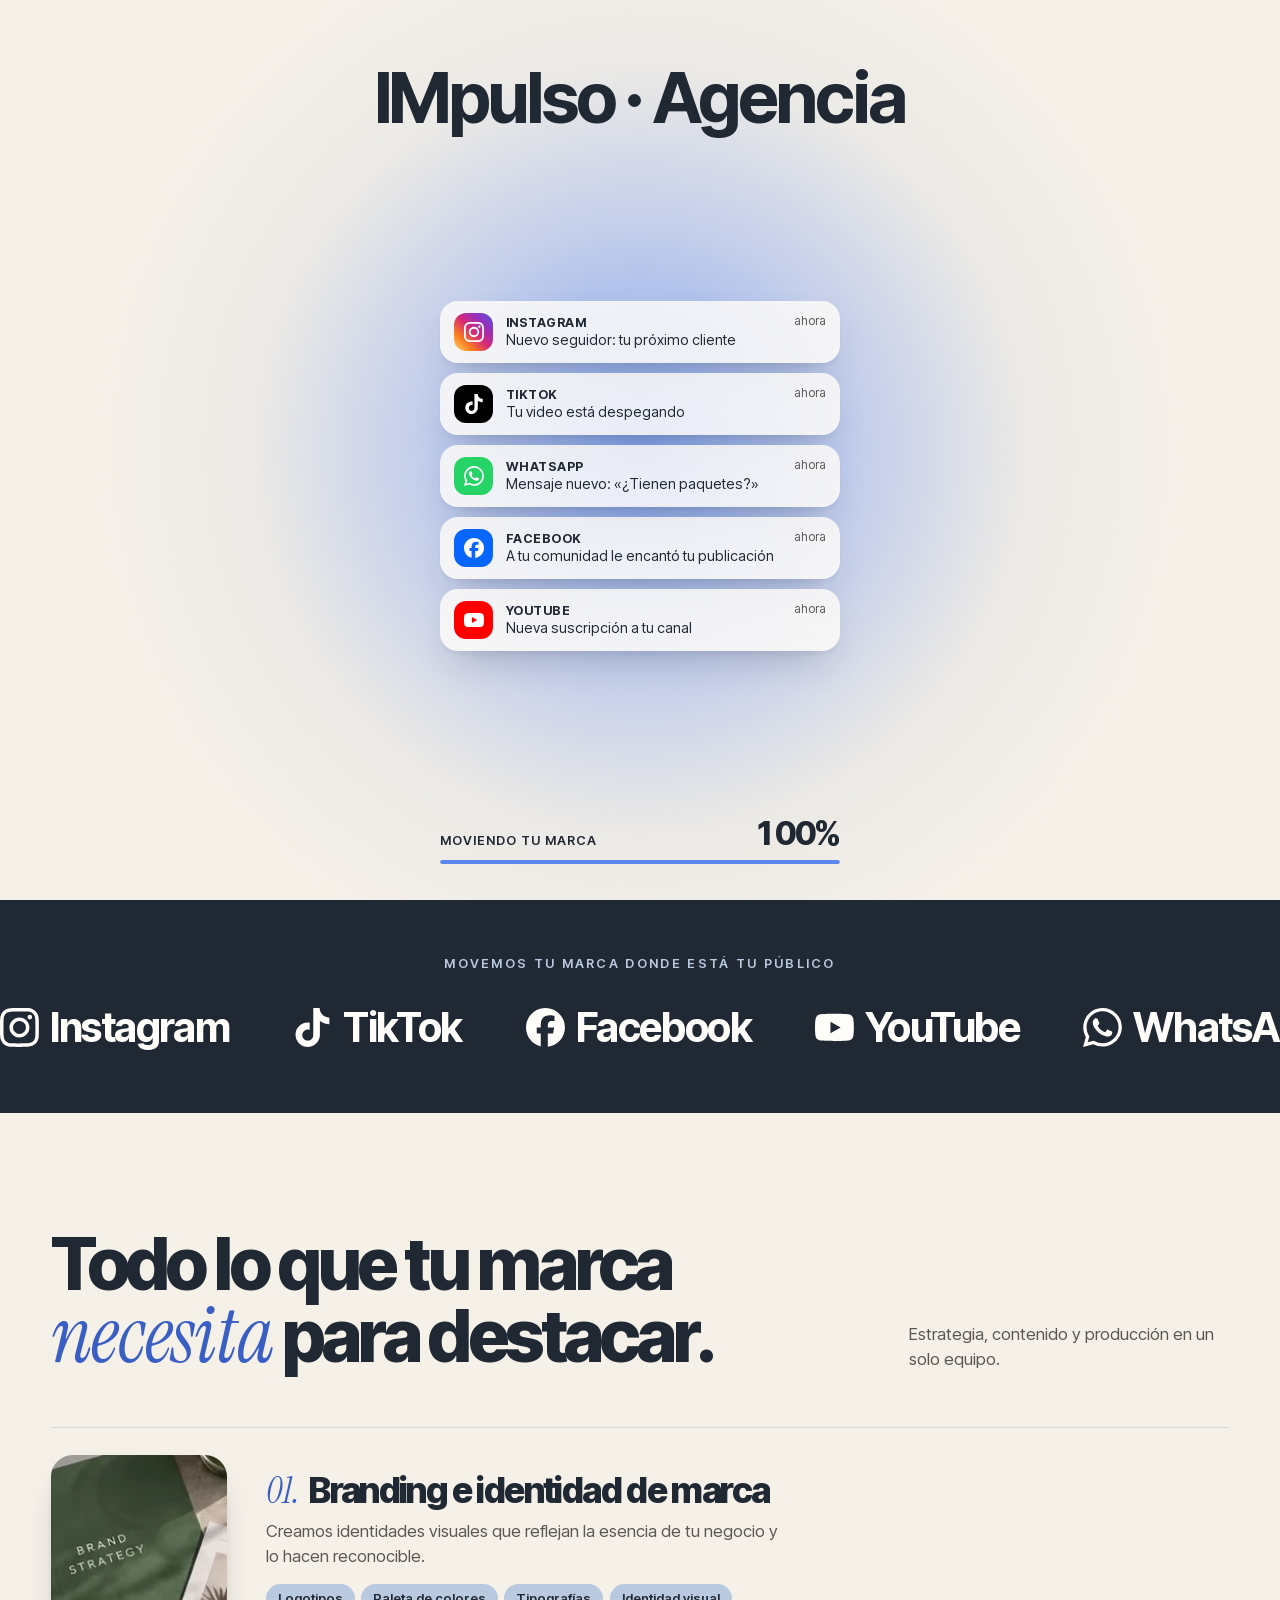
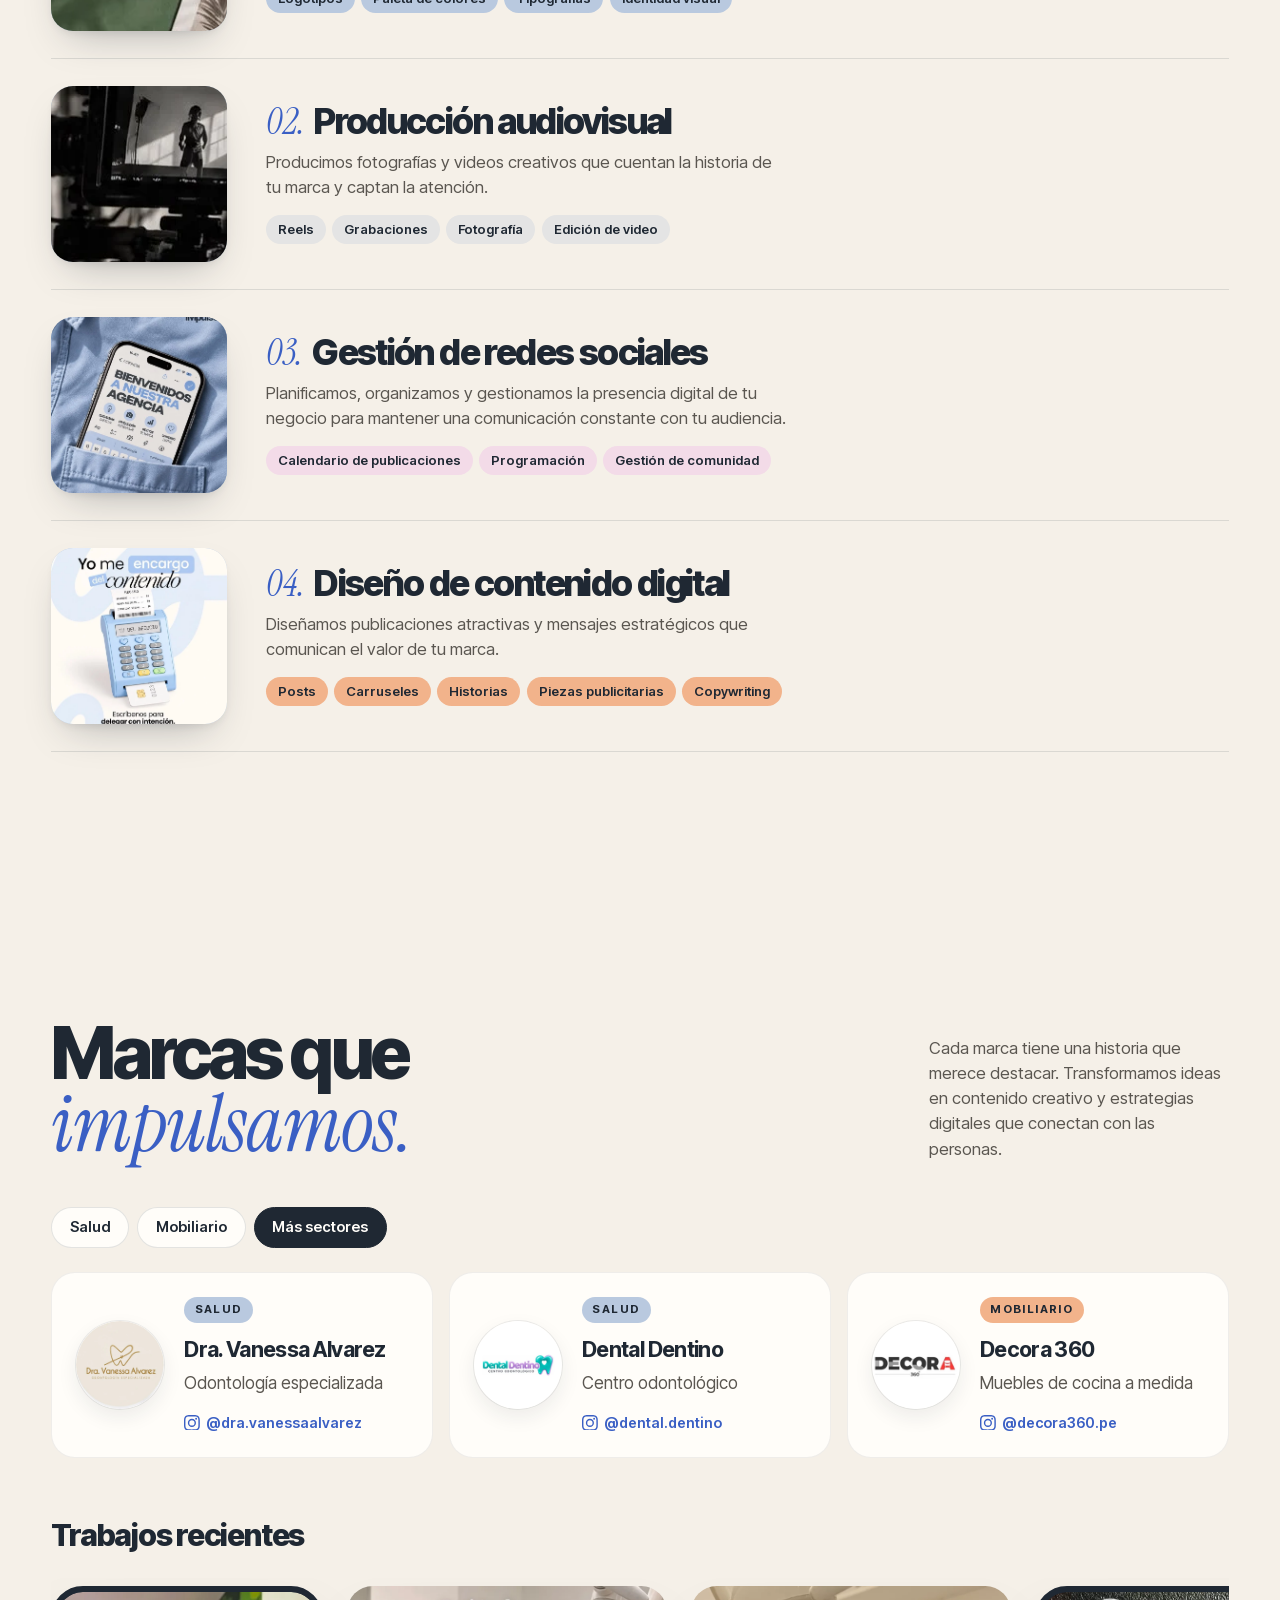
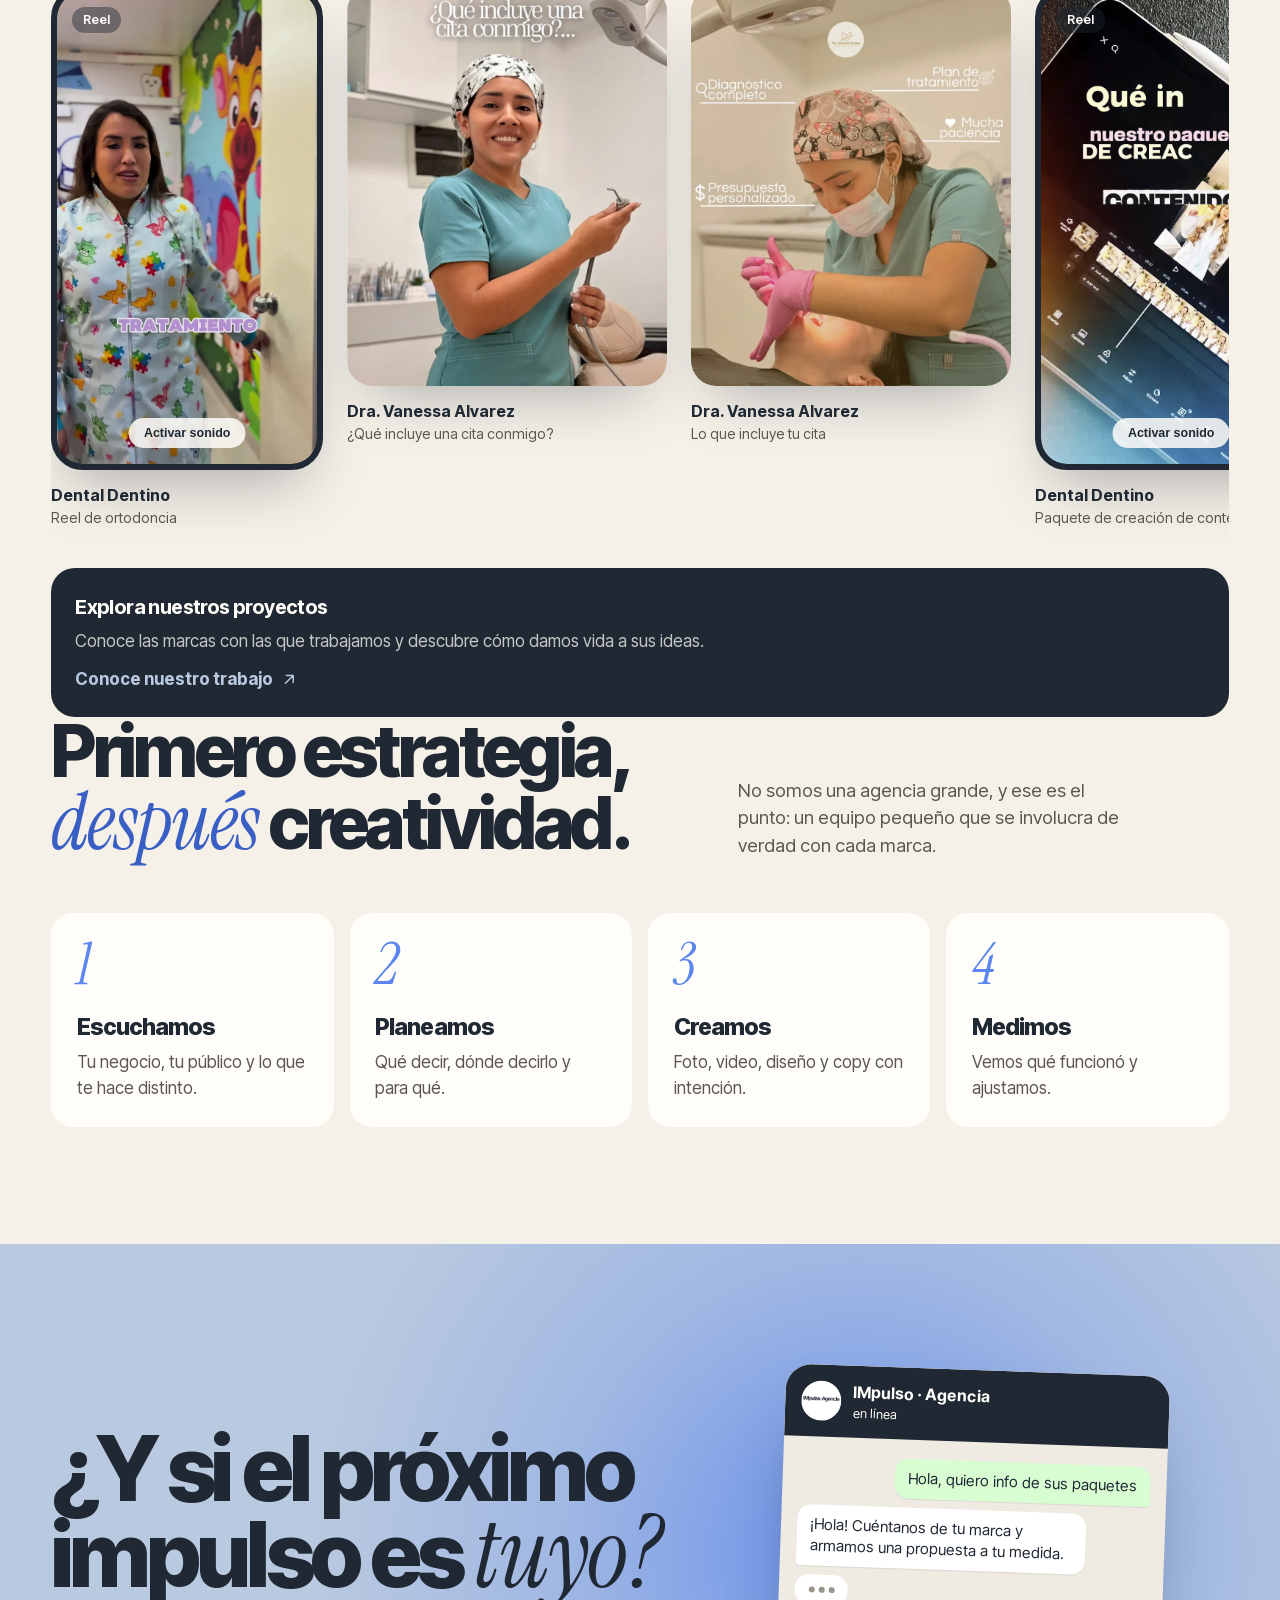
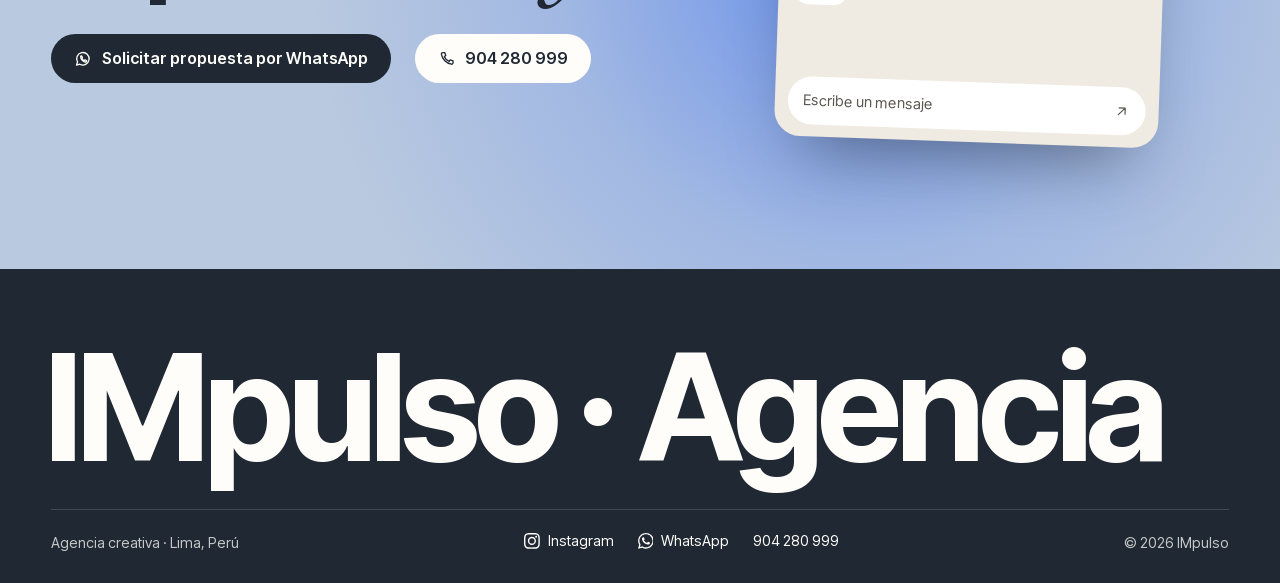
==== commit b0337b9f: "Reels de Decora 360 y ubicación de Dental Dentino" ====
--- a/index.html
+++ b/index.html
@@ -1 +1 @@
-<!DOCTYPE html><html lang="es" class="SWhvQq_variable blaeUG_variable" data-intro="cargando"><head><meta charSet="utf-8"/><meta name="viewport" content="width=device-width, initial-scale=1"/><link rel="preload" href="/_next/static/media/4a0b7dd978568ff2-s.p.3fofz6dws3mg0.woff2" as="font" crossorigin="" type="font/woff2"/><link rel="preload" href="/_next/static/media/d902bc2bfdd0a4cb-s.p.1g73gv09-xcb6.woff2" as="font" crossorigin="" type="font/woff2"/><link rel="preload" href="/_next/static/media/e63b65bb308a9351-s.p.3j3877k49yy0l.woff2" as="font" crossorigin="" type="font/woff2"/><link rel="preload" href="/img/mood-estudio.webp" as="image"/><link rel="preload" href="/img/avatar.webp" as="image"/><link rel="preload" href="/img/post-no-somos.webp" as="image"/><link rel="preload" href="/img/post-encargo.webp" as="image"/><link rel="preload" href="/img/post-servicios.webp" as="image"/><link rel="preload" href="/img/post-bienvenidos.webp" as="image"/><link rel="preload" href="/img/post-equipo.webp" as="image"/><link rel="preload" href="/img/post-proposito.webp" as="image"/><link rel="preload" href="/img/mood-billboard.webp" as="image"/><link rel="preload" href="/img/mood-libro.webp" as="image"/><link rel="stylesheet" href="/_next/static/chunks/081gjzyf9c7sw.css" data-precedence="next"/><link rel="preload" as="script" fetchPriority="low" href="/_next/static/chunks/3cfn99dbrcvvp.js"/><script src="/_next/static/chunks/24oq267qibdq3.js" async=""></script><script src="/_next/static/chunks/3wbm-994r45kr.js" async=""></script><script src="/_next/static/chunks/turbopack-3-ry682tkyiqk.js" async=""></script><script src="/_next/static/chunks/0umf92h1sb77c.js" async=""></script><script src="/_next/static/chunks/1j7a6hvwaj26c.js" async=""></script><link rel="preload" href="/img/mood-camara.webp" as="image"/><link rel="preload" href="/img/mood-direccion.webp" as="image"/><link rel="preload" href="/img/mood-collage.webp" as="image"/><link rel="preload" as="image" href="/img/marca-vanessa.webp"/><link rel="preload" as="image" href="/img/marca-dentino.webp"/><link rel="preload" as="image" href="/img/marca-decora.webp"/><meta name="next-size-adjust" content=""/><meta name="theme-color" content="#f5f0e8"/><title>IMpulso · Agencia creativa en Lima</title><meta name="description" content="Transformamos ideas en marcas con propósito. Estrategia de marca, producción audiovisual, gestión de redes sociales y contenido digital en Lima, Perú."/><meta property="og:title" content="IMpulso · Agencia creativa"/><meta property="og:description" content="Ideas que mueven marcas. ¿Y si el próximo impulso es tuyo?"/><meta property="og:locale" content="es_PE"/><meta property="og:image" content="https://impulsoagencia.pe/opengraph.jpg"/><meta property="og:type" content="website"/><meta name="twitter:card" content="summary_large_image"/><meta name="twitter:title" content="IMpulso · Agencia creativa"/><meta name="twitter:description" content="Ideas que mueven marcas. ¿Y si el próximo impulso es tuyo?"/><meta name="twitter:image" content="https://impulsoagencia.pe/opengraph.jpg"/><link rel="icon" href="/icon.svg?icon.154te3hny59r0.svg" sizes="any" type="image/svg+xml"/><script src="/_next/static/chunks/0cz1d0mv5g_q7.js" noModule=""></script></head><body><div hidden=""><!--$--><!--/$--></div><noscript><style>html body{overflow:auto!important}.cargador{display:none!important}.entra,.revela,.pieza,.escena__luz,.metricas__barras i,.chat .chat__burbuja,.chat .chat__escribiendo{opacity:1!important;transform:none!important;scale:none!important}</style></noscript><div class="cargador" data-fase="cargando" role="status" aria-label="Cargando IMpulso"><span class="cargador__luz" aria-hidden="true"></span><p class="cargador__marca" aria-hidden="true"><span class="logo">IMpulso<span class="logo__punto" aria-hidden="true"></span>Agencia</span></p><ul class="cargador__avisos" aria-hidden="true"><li style="--i:0"><span class="cargador__icono"><svg viewBox="0 0 24 24" aria-hidden="true"><path d="M7.0301.084c-1.2768.0602-2.1487.264-2.911.5634-.7888.3075-1.4575.72-2.1228 1.3877-.6652.6677-1.075 1.3368-1.3802 2.127-.2954.7638-.4956 1.6365-.552 2.914-.0564 1.2775-.0689 1.6882-.0626 4.947.0062 3.2586.0206 3.6671.0825 4.9473.061 1.2765.264 2.1482.5635 2.9107.308.7889.72 1.4573 1.388 2.1228.6679.6655 1.3365 1.0743 2.1285 1.38.7632.295 1.6361.4961 2.9134.552 1.2773.056 1.6884.069 4.9462.0627 3.2578-.0062 3.668-.0207 4.9478-.0814 1.28-.0607 2.147-.2652 2.9098-.5633.7889-.3086 1.4578-.72 2.1228-1.3881.665-.6682 1.0745-1.3378 1.3795-2.1284.2957-.7632.4966-1.636.552-2.9124.056-1.2809.0692-1.6898.063-4.948-.0063-3.2583-.021-3.6668-.0817-4.9465-.0607-1.2797-.264-2.1487-.5633-2.9117-.3084-.7889-.72-1.4568-1.3876-2.1228C21.2982 1.33 20.628.9208 19.8378.6165 19.074.321 18.2017.1197 16.9244.0645 15.6471.0093 15.236-.005 11.977.0014 8.718.0076 8.31.0215 7.0301.0839m.1402 21.6932c-1.17-.0509-1.8053-.2453-2.2287-.408-.5606-.216-.96-.4771-1.3819-.895-.422-.4178-.6811-.8186-.9-1.378-.1644-.4234-.3624-1.058-.4171-2.228-.0595-1.2645-.072-1.6442-.079-4.848-.007-3.2037.0053-3.583.0607-4.848.05-1.169.2456-1.805.408-2.2282.216-.5613.4762-.96.895-1.3816.4188-.4217.8184-.6814 1.3783-.9003.423-.1651 1.0575-.3614 2.227-.4171 1.2655-.06 1.6447-.072 4.848-.079 3.2033-.007 3.5835.005 4.8495.0608 1.169.0508 1.8053.2445 2.228.408.5608.216.96.4754 1.3816.895.4217.4194.6816.8176.9005 1.3787.1653.4217.3617 1.056.4169 2.2263.0602 1.2655.0739 1.645.0796 4.848.0058 3.203-.0055 3.5834-.061 4.848-.051 1.17-.245 1.8055-.408 2.2294-.216.5604-.4763.96-.8954 1.3814-.419.4215-.8181.6811-1.3783.9-.4224.1649-1.0577.3617-2.2262.4174-1.2656.0595-1.6448.072-4.8493.079-3.2045.007-3.5825-.006-4.848-.0608M16.953 5.5864A1.44 1.44 0 1 0 18.39 4.144a1.44 1.44 0 0 0-1.437 1.4424M5.8385 12.012c.0067 3.4032 2.7706 6.1557 6.173 6.1493 3.4026-.0065 6.157-2.7701 6.1506-6.1733-.0065-3.4032-2.771-6.1565-6.174-6.1498-3.403.0067-6.156 2.771-6.1496 6.1738M8 12.0077a4 4 0 1 1 4.008 3.9921A3.9996 3.9996 0 0 1 8 12.0077" fill="#fff"></path></svg></span><span><strong>Instagram</strong>Nuevo seguidor: tu próximo cliente</span><time>ahora</time></li><li style="--i:1"><span class="cargador__icono"><svg viewBox="0 0 24 24" aria-hidden="true"><path d="M12.525.02c1.31-.02 2.61-.01 3.91-.02.08 1.53.63 3.09 1.75 4.17 1.12 1.11 2.7 1.62 4.24 1.79v4.03c-1.44-.05-2.89-.35-4.2-.97-.57-.26-1.1-.59-1.62-.93-.01 2.92.01 5.84-.02 8.75-.08 1.4-.54 2.79-1.35 3.94-1.31 1.92-3.58 3.17-5.91 3.21-1.43.08-2.86-.31-4.08-1.03-2.02-1.19-3.44-3.37-3.65-5.71-.02-.5-.03-1-.01-1.49.18-1.9 1.12-3.72 2.58-4.96 1.66-1.44 3.98-2.13 6.15-1.72.02 1.48-.04 2.96-.04 4.44-.99-.32-2.15-.23-3.02.37-.63.41-1.11 1.04-1.36 1.75-.21.51-.15 1.07-.14 1.61.24 1.64 1.82 3.02 3.5 2.87 1.12-.01 2.19-.66 2.77-1.61.19-.33.4-.67.41-1.06.1-1.79.06-3.57.07-5.36.01-4.03-.01-8.05.02-12.07z" fill="#fff"></path></svg></span><span><strong>TikTok</strong>Tu video está despegando</span><time>ahora</time></li><li style="--i:2"><span class="cargador__icono"><svg viewBox="0 0 24 24" aria-hidden="true"><path d="M17.472 14.382c-.297-.149-1.758-.867-2.03-.967-.273-.099-.471-.148-.67.15-.197.297-.767.966-.94 1.164-.173.199-.347.223-.644.075-.297-.15-1.255-.463-2.39-1.475-.883-.788-1.48-1.761-1.653-2.059-.173-.297-.018-.458.13-.606.134-.133.298-.347.446-.52.149-.174.198-.298.298-.497.099-.198.05-.371-.025-.52-.075-.149-.669-1.612-.916-2.207-.242-.579-.487-.5-.669-.51-.173-.008-.371-.01-.57-.01-.198 0-.52.074-.792.372-.272.297-1.04 1.016-1.04 2.479 0 1.462 1.065 2.875 1.213 3.074.149.198 2.096 3.2 5.077 4.487.709.306 1.262.489 1.694.625.712.227 1.36.195 1.871.118.571-.085 1.758-.719 2.006-1.413.248-.694.248-1.289.173-1.413-.074-.124-.272-.198-.57-.347m-5.421 7.403h-.004a9.87 9.87 0 01-5.031-1.378l-.361-.214-3.741.982.998-3.648-.235-.374a9.86 9.86 0 01-1.51-5.26c.001-5.45 4.436-9.884 9.888-9.884 2.64 0 5.122 1.03 6.988 2.898a9.825 9.825 0 012.893 6.994c-.003 5.45-4.437 9.884-9.885 9.884m8.413-18.297A11.815 11.815 0 0012.05 0C5.495 0 .16 5.335.157 11.892c0 2.096.547 4.142 1.588 5.945L.057 24l6.305-1.654a11.882 11.882 0 005.683 1.448h.005c6.554 0 11.89-5.335 11.893-11.893a11.821 11.821 0 00-3.48-8.413Z" fill="#fff"></path></svg></span><span><strong>WhatsApp</strong>Mensaje nuevo: «¿Tienen paquetes?»</span><time>ahora</time></li><li style="--i:3"><span class="cargador__icono"><svg viewBox="0 0 24 24" aria-hidden="true"><path d="M9.101 23.691v-7.98H6.627v-3.667h2.474v-1.58c0-4.085 1.848-5.978 5.858-5.978.401 0 .955.042 1.468.103a8.68 8.68 0 0 1 1.141.195v3.325a8.623 8.623 0 0 0-.653-.036 26.805 26.805 0 0 0-.733-.009c-.707 0-1.259.096-1.675.309a1.686 1.686 0 0 0-.679.622c-.258.42-.374.995-.374 1.752v1.297h3.919l-.386 2.103-.287 1.564h-3.246v8.245C19.396 23.238 24 18.179 24 12.044c0-6.627-5.373-12-12-12s-12 5.373-12 12c0 5.628 3.874 10.35 9.101 11.647Z" fill="#fff"></path></svg></span><span><strong>Facebook</strong>A tu comunidad le encantó tu publicación</span><time>ahora</time></li><li style="--i:4"><span class="cargador__icono"><svg viewBox="0 0 24 24" aria-hidden="true"><path d="M23.498 6.186a3.016 3.016 0 0 0-2.122-2.136C19.505 3.545 12 3.545 12 3.545s-7.505 0-9.377.505A3.017 3.017 0 0 0 .502 6.186C0 8.07 0 12 0 12s0 3.93.502 5.814a3.016 3.016 0 0 0 2.122 2.136c1.871.505 9.376.505 9.376.505s7.505 0 9.377-.505a3.015 3.015 0 0 0 2.122-2.136C24 15.93 24 12 24 12s0-3.93-.502-5.814zM9.545 15.568V8.432L15.818 12l-6.273 3.568z" fill="#fff"></path></svg></span><span><strong>YouTube</strong>Nueva suscripción a tu canal</span><time>ahora</time></li></ul><div class="cargador__pie" aria-hidden="true"><span>Moviendo tu marca</span><span class="cargador__numero"><span>0</span>%</span><span class="cargador__barra"><span></span></span></div></div><header class="nav"><a href="#inicio" class="nav__marca" aria-label="IMpulso Agencia, ir al inicio"><span class="logo">IMpulso<span class="logo__punto" aria-hidden="true"></span>Agencia</span></a><nav aria-label="Secciones"><a href="#servicios">Servicios</a><a href="#proyectos">Proyectos</a><a href="#proceso">Proceso</a></nav><a href="https://wa.me/message/RGYCXITP77EBE1" class="boton boton--chico" target="_blank" rel="noopener noreferrer"><svg class="icono" viewBox="0 0 24 24" fill="none" stroke="currentColor" stroke-width="1.8" stroke-linecap="round" stroke-linejoin="round" aria-hidden="true"><path d="M3.5 20.5l1.3-4.2A8.5 8.5 0 1 1 8 19.4z"></path><path d="M9 8.6c.2-.5.5-.6.8-.6h.5c.2 0 .4.1.5.4l.7 1.6c.1.2 0 .5-.1.7l-.5.6c-.1.1-.1.3 0 .5.6 1.1 1.4 1.9 2.5 2.5.2.1.4.1.5 0l.6-.6c.2-.2.4-.2.7-.1l1.6.7c.3.1.4.3.4.5v.5c0 .3-.1.6-.6.8-.6.3-1.6.5-3-.2a9 9 0 0 1-3.9-3.9c-.7-1.4-.5-2.4-.2-3z"></path></svg>Cotizar</a></header><main><section class="hero" id="inicio"><div class="hero__texto"><h1 class="hero__titulo"><span class="linea"><span class="entra" style="--d:0">Ideas que</span></span><span class="linea"><span class="entra" style="--d:1"><span class="pastilla">mueven</span></span></span><span class="linea"><span class="entra serif" style="--d:2">marcas.</span></span></h1><p class="hero__bajada entra" style="--d:3">Transformamos ideas en marcas que conectan. Combinamos estrategia, creatividad y contenido digital para impulsar negocios que quieren destacar, crecer y dejar huella.</p><div class="acciones entra" style="--d:4"><a href="https://wa.me/message/RGYCXITP77EBE1" class="boton" target="_blank" rel="noopener noreferrer">Hablemos de tu marca<svg class="icono" viewBox="0 0 24 24" fill="none" stroke="currentColor" stroke-width="1.8" stroke-linecap="round" stroke-linejoin="round" aria-hidden="true"><path d="M7 17 17 7M8 7h9v9"></path></svg></a><a href="#servicios" class="enlace">Explorar servicios</a></div></div><div class="escena" aria-hidden="true"><span class="escena__luz"></span><div class="pieza visor" data-prof="0.6" style="--d:1"><div class="visor__foto"><img src="/img/mood-estudio.webp" alt=""/></div><span class="visor__rec">REC</span><span class="visor__dato">4K · 24fps</span></div><div class="pieza telefono" data-prof="0.25" style="--d:0"><div class="telefono__pantalla"><div class="ig__barra"><span>impulso.agencia.creativa</span></div><div class="ig__perfil"><img class="ig__avatar" src="/img/avatar.webp" alt=""/><span class="ig__bio"><strong>IMpulso · Agencia</strong>Ideas que mueven marcas</span></div><span class="ig__boton">Seguir</span><div class="ig__grid"><img src="/img/post-no-somos.webp" alt=""/><img src="/img/post-encargo.webp" alt=""/><img src="/img/post-servicios.webp" alt=""/><img src="/img/post-bienvenidos.webp" alt=""/><img src="/img/post-equipo.webp" alt=""/><img src="/img/post-proposito.webp" alt=""/><img src="/img/mood-billboard.webp" alt=""/><img src="/img/mood-libro.webp" alt=""/><img src="/img/mood-camara.webp" alt=""/><img src="/img/mood-direccion.webp" alt=""/><img src="/img/mood-estudio.webp" alt=""/><img src="/img/mood-collage.webp" alt=""/></div></div></div><div class="pieza aviso aviso--a" data-prof="1" style="--d:3"><span class="aviso__icono aviso__icono--ig"><svg viewBox="0 0 24 24" aria-hidden="true"><path d="M7.0301.084c-1.2768.0602-2.1487.264-2.911.5634-.7888.3075-1.4575.72-2.1228 1.3877-.6652.6677-1.075 1.3368-1.3802 2.127-.2954.7638-.4956 1.6365-.552 2.914-.0564 1.2775-.0689 1.6882-.0626 4.947.0062 3.2586.0206 3.6671.0825 4.9473.061 1.2765.264 2.1482.5635 2.9107.308.7889.72 1.4573 1.388 2.1228.6679.6655 1.3365 1.0743 2.1285 1.38.7632.295 1.6361.4961 2.9134.552 1.2773.056 1.6884.069 4.9462.0627 3.2578-.0062 3.668-.0207 4.9478-.0814 1.28-.0607 2.147-.2652 2.9098-.5633.7889-.3086 1.4578-.72 2.1228-1.3881.665-.6682 1.0745-1.3378 1.3795-2.1284.2957-.7632.4966-1.636.552-2.9124.056-1.2809.0692-1.6898.063-4.948-.0063-3.2583-.021-3.6668-.0817-4.9465-.0607-1.2797-.264-2.1487-.5633-2.9117-.3084-.7889-.72-1.4568-1.3876-2.1228C21.2982 1.33 20.628.9208 19.8378.6165 19.074.321 18.2017.1197 16.9244.0645 15.6471.0093 15.236-.005 11.977.0014 8.718.0076 8.31.0215 7.0301.0839m.1402 21.6932c-1.17-.0509-1.8053-.2453-2.2287-.408-.5606-.216-.96-.4771-1.3819-.895-.422-.4178-.6811-.8186-.9-1.378-.1644-.4234-.3624-1.058-.4171-2.228-.0595-1.2645-.072-1.6442-.079-4.848-.007-3.2037.0053-3.583.0607-4.848.05-1.169.2456-1.805.408-2.2282.216-.5613.4762-.96.895-1.3816.4188-.4217.8184-.6814 1.3783-.9003.423-.1651 1.0575-.3614 2.227-.4171 1.2655-.06 1.6447-.072 4.848-.079 3.2033-.007 3.5835.005 4.8495.0608 1.169.0508 1.8053.2445 2.228.408.5608.216.96.4754 1.3816.895.4217.4194.6816.8176.9005 1.3787.1653.4217.3617 1.056.4169 2.2263.0602 1.2655.0739 1.645.0796 4.848.0058 3.203-.0055 3.5834-.061 4.848-.051 1.17-.245 1.8055-.408 2.2294-.216.5604-.4763.96-.8954 1.3814-.419.4215-.8181.6811-1.3783.9-.4224.1649-1.0577.3617-2.2262.4174-1.2656.0595-1.6448.072-4.8493.079-3.2045.007-3.5825-.006-4.848-.0608M16.953 5.5864A1.44 1.44 0 1 0 18.39 4.144a1.44 1.44 0 0 0-1.437 1.4424M5.8385 12.012c.0067 3.4032 2.7706 6.1557 6.173 6.1493 3.4026-.0065 6.157-2.7701 6.1506-6.1733-.0065-3.4032-2.771-6.1565-6.174-6.1498-3.403.0067-6.156 2.771-6.1496 6.1738M8 12.0077a4 4 0 1 1 4.008 3.9921A3.9996 3.9996 0 0 1 8 12.0077" fill="#fff"></path></svg></span><span><strong>Nuevo seguidor</strong>tu próximo cliente</span></div><div class="pieza aviso aviso--b" data-prof="0.9" style="--d:5"><span class="aviso__icono aviso__icono--wa"><svg viewBox="0 0 24 24" aria-hidden="true"><path d="M17.472 14.382c-.297-.149-1.758-.867-2.03-.967-.273-.099-.471-.148-.67.15-.197.297-.767.966-.94 1.164-.173.199-.347.223-.644.075-.297-.15-1.255-.463-2.39-1.475-.883-.788-1.48-1.761-1.653-2.059-.173-.297-.018-.458.13-.606.134-.133.298-.347.446-.52.149-.174.198-.298.298-.497.099-.198.05-.371-.025-.52-.075-.149-.669-1.612-.916-2.207-.242-.579-.487-.5-.669-.51-.173-.008-.371-.01-.57-.01-.198 0-.52.074-.792.372-.272.297-1.04 1.016-1.04 2.479 0 1.462 1.065 2.875 1.213 3.074.149.198 2.096 3.2 5.077 4.487.709.306 1.262.489 1.694.625.712.227 1.36.195 1.871.118.571-.085 1.758-.719 2.006-1.413.248-.694.248-1.289.173-1.413-.074-.124-.272-.198-.57-.347m-5.421 7.403h-.004a9.87 9.87 0 01-5.031-1.378l-.361-.214-3.741.982.998-3.648-.235-.374a9.86 9.86 0 01-1.51-5.26c.001-5.45 4.436-9.884 9.888-9.884 2.64 0 5.122 1.03 6.988 2.898a9.825 9.825 0 012.893 6.994c-.003 5.45-4.437 9.884-9.885 9.884m8.413-18.297A11.815 11.815 0 0012.05 0C5.495 0 .16 5.335.157 11.892c0 2.096.547 4.142 1.588 5.945L.057 24l6.305-1.654a11.882 11.882 0 005.683 1.448h.005c6.554 0 11.89-5.335 11.893-11.893a11.821 11.821 0 00-3.48-8.413Z" fill="#fff"></path></svg></span><span><strong>Mensaje nuevo</strong>«¿Tienen paquetes?»</span></div><div class="pieza megafono" data-prof="1.2" style="--d:4"><svg viewBox="0 0 160 120" aria-hidden="true"><g class="megafono__ondas" fill="none" stroke="var(--azul)" stroke-width="6" stroke-linecap="round"><path d="M122 38c8 6 12 14 12 22s-4 16-12 22"></path><path d="M136 24c13 10 20 23 20 36s-7 26-20 36"></path></g><path d="M46 70l10 34a7 7 0 0 0 9 5l8-3a7 7 0 0 0 4-9l-9-27z" fill="var(--tinta)"></path><path d="M30 42 96 12v96L30 78z" fill="var(--durazno)"></path><path d="M30 42 96 12v18L30 52z" fill="#fff" opacity=".35"></path><ellipse cx="96" cy="60" rx="12" ry="48" fill="#e59a6c"></ellipse><ellipse cx="96" cy="60" rx="6" ry="34" fill="var(--tinta)" opacity=".85"></ellipse><rect x="8" y="40" width="28" height="40" rx="9" fill="var(--tinta)"></rect><rect x="14" y="48" width="6" height="24" rx="3" fill="var(--cielo)"></rect></svg></div><div class="pieza metricas" data-prof="0.7" style="--d:6"><span class="metricas__titulo">Alcance</span><span class="metricas__barras"><i style="--h:32%;--i:0"></i><i style="--h:45%;--i:1"></i><i style="--h:38%;--i:2"></i><i style="--h:58%;--i:3"></i><i style="--h:70%;--i:4"></i><i style="--h:64%;--i:5"></i><i style="--h:92%;--i:6"></i></span><span class="metricas__pie">Lun — Dom</span></div><figure class="pieza polaroid" data-prof="0.5" style="--d:7"><img src="/img/mood-collage.webp" alt=""/><figcaption>Campaña · moodboard</figcaption></figure><span class="pieza burbuja burbuja--tt" data-prof="1.4" style="--d:8"><svg viewBox="0 0 24 24" aria-hidden="true"><path d="M12.525.02c1.31-.02 2.61-.01 3.91-.02.08 1.53.63 3.09 1.75 4.17 1.12 1.11 2.7 1.62 4.24 1.79v4.03c-1.44-.05-2.89-.35-4.2-.97-.57-.26-1.1-.59-1.62-.93-.01 2.92.01 5.84-.02 8.75-.08 1.4-.54 2.79-1.35 3.94-1.31 1.92-3.58 3.17-5.91 3.21-1.43.08-2.86-.31-4.08-1.03-2.02-1.19-3.44-3.37-3.65-5.71-.02-.5-.03-1-.01-1.49.18-1.9 1.12-3.72 2.58-4.96 1.66-1.44 3.98-2.13 6.15-1.72.02 1.48-.04 2.96-.04 4.44-.99-.32-2.15-.23-3.02.37-.63.41-1.11 1.04-1.36 1.75-.21.51-.15 1.07-.14 1.61.24 1.64 1.82 3.02 3.5 2.87 1.12-.01 2.19-.66 2.77-1.61.19-.33.4-.67.41-1.06.1-1.79.06-3.57.07-5.36.01-4.03-.01-8.05.02-12.07z" fill="#fff"></path></svg></span><span class="pieza burbuja burbuja--yt" data-prof="1.1" style="--d:9"><svg viewBox="0 0 24 24" aria-hidden="true"><path d="M23.498 6.186a3.016 3.016 0 0 0-2.122-2.136C19.505 3.545 12 3.545 12 3.545s-7.505 0-9.377.505A3.017 3.017 0 0 0 .502 6.186C0 8.07 0 12 0 12s0 3.93.502 5.814a3.016 3.016 0 0 0 2.122 2.136c1.871.505 9.376.505 9.376.505s7.505 0 9.377-.505a3.015 3.015 0 0 0 2.122-2.136C24 15.93 24 12 24 12s0-3.93-.502-5.814zM9.545 15.568V8.432L15.818 12l-6.273 3.568z" fill="#fff"></path></svg></span><span class="pieza burbuja burbuja--fb" data-prof="0.8" style="--d:10"><svg viewBox="0 0 24 24" aria-hidden="true"><path d="M9.101 23.691v-7.98H6.627v-3.667h2.474v-1.58c0-4.085 1.848-5.978 5.858-5.978.401 0 .955.042 1.468.103a8.68 8.68 0 0 1 1.141.195v3.325a8.623 8.623 0 0 0-.653-.036 26.805 26.805 0 0 0-.733-.009c-.707 0-1.259.096-1.675.309a1.686 1.686 0 0 0-.679.622c-.258.42-.374.995-.374 1.752v1.297h3.919l-.386 2.103-.287 1.564h-3.246v8.245C19.396 23.238 24 18.179 24 12.044c0-6.627-5.373-12-12-12s-12 5.373-12 12c0 5.628 3.874 10.35 9.101 11.647Z" fill="#fff"></path></svg></span><span class="pieza hashtag hashtag--a" data-prof="1.3" style="--d:6">#IdentidadDeMarca</span><span class="pieza hashtag hashtag--b" data-prof="0.9" style="--d:8">#MarketingDigital</span></div></section><section class="redes" aria-label="Redes donde movemos tu marca"><p class="redes__titulo">Movemos tu marca donde está tu público</p><div class="redes__cinta"><div class="redes__pista"><ul><li><svg viewBox="0 0 24 24" aria-hidden="true"><path d="M7.0301.084c-1.2768.0602-2.1487.264-2.911.5634-.7888.3075-1.4575.72-2.1228 1.3877-.6652.6677-1.075 1.3368-1.3802 2.127-.2954.7638-.4956 1.6365-.552 2.914-.0564 1.2775-.0689 1.6882-.0626 4.947.0062 3.2586.0206 3.6671.0825 4.9473.061 1.2765.264 2.1482.5635 2.9107.308.7889.72 1.4573 1.388 2.1228.6679.6655 1.3365 1.0743 2.1285 1.38.7632.295 1.6361.4961 2.9134.552 1.2773.056 1.6884.069 4.9462.0627 3.2578-.0062 3.668-.0207 4.9478-.0814 1.28-.0607 2.147-.2652 2.9098-.5633.7889-.3086 1.4578-.72 2.1228-1.3881.665-.6682 1.0745-1.3378 1.3795-2.1284.2957-.7632.4966-1.636.552-2.9124.056-1.2809.0692-1.6898.063-4.948-.0063-3.2583-.021-3.6668-.0817-4.9465-.0607-1.2797-.264-2.1487-.5633-2.9117-.3084-.7889-.72-1.4568-1.3876-2.1228C21.2982 1.33 20.628.9208 19.8378.6165 19.074.321 18.2017.1197 16.9244.0645 15.6471.0093 15.236-.005 11.977.0014 8.718.0076 8.31.0215 7.0301.0839m.1402 21.6932c-1.17-.0509-1.8053-.2453-2.2287-.408-.5606-.216-.96-.4771-1.3819-.895-.422-.4178-.6811-.8186-.9-1.378-.1644-.4234-.3624-1.058-.4171-2.228-.0595-1.2645-.072-1.6442-.079-4.848-.007-3.2037.0053-3.583.0607-4.848.05-1.169.2456-1.805.408-2.2282.216-.5613.4762-.96.895-1.3816.4188-.4217.8184-.6814 1.3783-.9003.423-.1651 1.0575-.3614 2.227-.4171 1.2655-.06 1.6447-.072 4.848-.079 3.2033-.007 3.5835.005 4.8495.0608 1.169.0508 1.8053.2445 2.228.408.5608.216.96.4754 1.3816.895.4217.4194.6816.8176.9005 1.3787.1653.4217.3617 1.056.4169 2.2263.0602 1.2655.0739 1.645.0796 4.848.0058 3.203-.0055 3.5834-.061 4.848-.051 1.17-.245 1.8055-.408 2.2294-.216.5604-.4763.96-.8954 1.3814-.419.4215-.8181.6811-1.3783.9-.4224.1649-1.0577.3617-2.2262.4174-1.2656.0595-1.6448.072-4.8493.079-3.2045.007-3.5825-.006-4.848-.0608M16.953 5.5864A1.44 1.44 0 1 0 18.39 4.144a1.44 1.44 0 0 0-1.437 1.4424M5.8385 12.012c.0067 3.4032 2.7706 6.1557 6.173 6.1493 3.4026-.0065 6.157-2.7701 6.1506-6.1733-.0065-3.4032-2.771-6.1565-6.174-6.1498-3.403.0067-6.156 2.771-6.1496 6.1738M8 12.0077a4 4 0 1 1 4.008 3.9921A3.9996 3.9996 0 0 1 8 12.0077" fill="currentColor"></path></svg>Instagram</li><li><svg viewBox="0 0 24 24" aria-hidden="true"><path d="M12.525.02c1.31-.02 2.61-.01 3.91-.02.08 1.53.63 3.09 1.75 4.17 1.12 1.11 2.7 1.62 4.24 1.79v4.03c-1.44-.05-2.89-.35-4.2-.97-.57-.26-1.1-.59-1.62-.93-.01 2.92.01 5.84-.02 8.75-.08 1.4-.54 2.79-1.35 3.94-1.31 1.92-3.58 3.17-5.91 3.21-1.43.08-2.86-.31-4.08-1.03-2.02-1.19-3.44-3.37-3.65-5.71-.02-.5-.03-1-.01-1.49.18-1.9 1.12-3.72 2.58-4.96 1.66-1.44 3.98-2.13 6.15-1.72.02 1.48-.04 2.96-.04 4.44-.99-.32-2.15-.23-3.02.37-.63.41-1.11 1.04-1.36 1.75-.21.51-.15 1.07-.14 1.61.24 1.64 1.82 3.02 3.5 2.87 1.12-.01 2.19-.66 2.77-1.61.19-.33.4-.67.41-1.06.1-1.79.06-3.57.07-5.36.01-4.03-.01-8.05.02-12.07z" fill="currentColor"></path></svg>TikTok</li><li><svg viewBox="0 0 24 24" aria-hidden="true"><path d="M9.101 23.691v-7.98H6.627v-3.667h2.474v-1.58c0-4.085 1.848-5.978 5.858-5.978.401 0 .955.042 1.468.103a8.68 8.68 0 0 1 1.141.195v3.325a8.623 8.623 0 0 0-.653-.036 26.805 26.805 0 0 0-.733-.009c-.707 0-1.259.096-1.675.309a1.686 1.686 0 0 0-.679.622c-.258.42-.374.995-.374 1.752v1.297h3.919l-.386 2.103-.287 1.564h-3.246v8.245C19.396 23.238 24 18.179 24 12.044c0-6.627-5.373-12-12-12s-12 5.373-12 12c0 5.628 3.874 10.35 9.101 11.647Z" fill="currentColor"></path></svg>Facebook</li><li><svg viewBox="0 0 24 24" aria-hidden="true"><path d="M23.498 6.186a3.016 3.016 0 0 0-2.122-2.136C19.505 3.545 12 3.545 12 3.545s-7.505 0-9.377.505A3.017 3.017 0 0 0 .502 6.186C0 8.07 0 12 0 12s0 3.93.502 5.814a3.016 3.016 0 0 0 2.122 2.136c1.871.505 9.376.505 9.376.505s7.505 0 9.377-.505a3.015 3.015 0 0 0 2.122-2.136C24 15.93 24 12 24 12s0-3.93-.502-5.814zM9.545 15.568V8.432L15.818 12l-6.273 3.568z" fill="currentColor"></path></svg>YouTube</li><li><svg viewBox="0 0 24 24" aria-hidden="true"><path d="M17.472 14.382c-.297-.149-1.758-.867-2.03-.967-.273-.099-.471-.148-.67.15-.197.297-.767.966-.94 1.164-.173.199-.347.223-.644.075-.297-.15-1.255-.463-2.39-1.475-.883-.788-1.48-1.761-1.653-2.059-.173-.297-.018-.458.13-.606.134-.133.298-.347.446-.52.149-.174.198-.298.298-.497.099-.198.05-.371-.025-.52-.075-.149-.669-1.612-.916-2.207-.242-.579-.487-.5-.669-.51-.173-.008-.371-.01-.57-.01-.198 0-.52.074-.792.372-.272.297-1.04 1.016-1.04 2.479 0 1.462 1.065 2.875 1.213 3.074.149.198 2.096 3.2 5.077 4.487.709.306 1.262.489 1.694.625.712.227 1.36.195 1.871.118.571-.085 1.758-.719 2.006-1.413.248-.694.248-1.289.173-1.413-.074-.124-.272-.198-.57-.347m-5.421 7.403h-.004a9.87 9.87 0 01-5.031-1.378l-.361-.214-3.741.982.998-3.648-.235-.374a9.86 9.86 0 01-1.51-5.26c.001-5.45 4.436-9.884 9.888-9.884 2.64 0 5.122 1.03 6.988 2.898a9.825 9.825 0 012.893 6.994c-.003 5.45-4.437 9.884-9.885 9.884m8.413-18.297A11.815 11.815 0 0012.05 0C5.495 0 .16 5.335.157 11.892c0 2.096.547 4.142 1.588 5.945L.057 24l6.305-1.654a11.882 11.882 0 005.683 1.448h.005c6.554 0 11.89-5.335 11.893-11.893a11.821 11.821 0 00-3.48-8.413Z" fill="currentColor"></path></svg>WhatsApp</li><li><svg viewBox="0 0 24 24" aria-hidden="true"><path d="M12.48 10.92v3.28h7.84c-.24 1.84-.853 3.187-1.787 4.133-1.147 1.147-2.933 2.4-6.053 2.4-4.827 0-8.6-3.893-8.6-8.72s3.773-8.72 8.6-8.72c2.6 0 4.507 1.027 5.907 2.347l2.307-2.307C18.747 1.44 16.133 0 12.48 0 5.867 0 .307 5.387.307 12s5.56 12 12.173 12c3.573 0 6.267-1.173 8.373-3.36 2.16-2.16 2.84-5.213 2.84-7.667 0-.76-.053-1.467-.173-2.053H12.48z" fill="currentColor"></path></svg>Google</li><li><svg viewBox="0 0 24 24" aria-hidden="true"><path d="M12.017 0C5.396 0 .029 5.367.029 11.987c0 5.079 3.158 9.417 7.618 11.162-.105-.949-.199-2.403.041-3.439.219-.937 1.406-5.957 1.406-5.957s-.359-.72-.359-1.781c0-1.663.967-2.911 2.168-2.911 1.024 0 1.518.769 1.518 1.688 0 1.029-.653 2.567-.992 3.992-.285 1.193.6 2.165 1.775 2.165 2.128 0 3.768-2.245 3.768-5.487 0-2.861-2.063-4.869-5.008-4.869-3.41 0-5.409 2.562-5.409 5.199 0 1.033.394 2.143.889 2.741.099.12.112.225.085.345-.09.375-.293 1.199-.334 1.363-.053.225-.172.271-.401.165-1.495-.69-2.433-2.878-2.433-4.646 0-3.776 2.748-7.252 7.92-7.252 4.158 0 7.392 2.967 7.392 6.923 0 4.135-2.607 7.462-6.233 7.462-1.214 0-2.354-.629-2.758-1.379l-.749 2.848c-.269 1.045-1.004 2.352-1.498 3.146 1.123.345 2.306.535 3.55.535 6.607 0 11.985-5.365 11.985-11.987C23.97 5.39 18.592.026 11.985.026L12.017 0z" fill="currentColor"></path></svg>Pinterest</li><li><svg viewBox="0 0 24 24" aria-hidden="true"><path d="M12.186 24h-.007c-3.581-.024-6.334-1.205-8.184-3.509C2.35 18.44 1.5 15.586 1.472 12.01v-.017c.03-3.579.879-6.43 2.525-8.482C5.845 1.205 8.6.024 12.18 0h.014c2.746.02 5.043.725 6.826 2.098 1.677 1.29 2.858 3.13 3.509 5.467l-2.04.569c-1.104-3.96-3.898-5.984-8.304-6.015-2.91.022-5.11.936-6.54 2.717C4.307 6.504 3.616 8.914 3.589 12c.027 3.086.718 5.496 2.057 7.164 1.43 1.783 3.631 2.698 6.54 2.717 2.623-.02 4.358-.631 5.8-2.045 1.647-1.613 1.618-3.593 1.09-4.798-.31-.71-.873-1.3-1.634-1.75-.192 1.352-.622 2.446-1.284 3.272-.886 1.102-2.14 1.704-3.73 1.79-1.202.065-2.361-.218-3.259-.801-1.063-.689-1.685-1.74-1.752-2.964-.065-1.19.408-2.285 1.33-3.082.88-.76 2.119-1.207 3.583-1.291a13.853 13.853 0 0 1 3.02.142c-.126-.742-.375-1.332-.75-1.757-.513-.586-1.308-.883-2.359-.89h-.029c-.844 0-1.992.232-2.721 1.32L7.734 7.847c.98-1.454 2.568-2.256 4.478-2.256h.044c3.194.02 5.097 1.975 5.287 5.388.108.046.216.094.321.142 1.49.7 2.58 1.761 3.154 3.07.797 1.82.871 4.79-1.548 7.158-1.85 1.81-4.094 2.628-7.277 2.65Zm1.003-11.69c-.242 0-.487.007-.739.021-1.836.103-2.98.946-2.916 2.143.067 1.256 1.452 1.839 2.784 1.767 1.224-.065 2.818-.543 3.086-3.71a10.5 10.5 0 0 0-2.215-.221z" fill="currentColor"></path></svg>Threads</li></ul><ul aria-hidden="true"><li><svg viewBox="0 0 24 24" aria-hidden="true"><path d="M7.0301.084c-1.2768.0602-2.1487.264-2.911.5634-.7888.3075-1.4575.72-2.1228 1.3877-.6652.6677-1.075 1.3368-1.3802 2.127-.2954.7638-.4956 1.6365-.552 2.914-.0564 1.2775-.0689 1.6882-.0626 4.947.0062 3.2586.0206 3.6671.0825 4.9473.061 1.2765.264 2.1482.5635 2.9107.308.7889.72 1.4573 1.388 2.1228.6679.6655 1.3365 1.0743 2.1285 1.38.7632.295 1.6361.4961 2.9134.552 1.2773.056 1.6884.069 4.9462.0627 3.2578-.0062 3.668-.0207 4.9478-.0814 1.28-.0607 2.147-.2652 2.9098-.5633.7889-.3086 1.4578-.72 2.1228-1.3881.665-.6682 1.0745-1.3378 1.3795-2.1284.2957-.7632.4966-1.636.552-2.9124.056-1.2809.0692-1.6898.063-4.948-.0063-3.2583-.021-3.6668-.0817-4.9465-.0607-1.2797-.264-2.1487-.5633-2.9117-.3084-.7889-.72-1.4568-1.3876-2.1228C21.2982 1.33 20.628.9208 19.8378.6165 19.074.321 18.2017.1197 16.9244.0645 15.6471.0093 15.236-.005 11.977.0014 8.718.0076 8.31.0215 7.0301.0839m.1402 21.6932c-1.17-.0509-1.8053-.2453-2.2287-.408-.5606-.216-.96-.4771-1.3819-.895-.422-.4178-.6811-.8186-.9-1.378-.1644-.4234-.3624-1.058-.4171-2.228-.0595-1.2645-.072-1.6442-.079-4.848-.007-3.2037.0053-3.583.0607-4.848.05-1.169.2456-1.805.408-2.2282.216-.5613.4762-.96.895-1.3816.4188-.4217.8184-.6814 1.3783-.9003.423-.1651 1.0575-.3614 2.227-.4171 1.2655-.06 1.6447-.072 4.848-.079 3.2033-.007 3.5835.005 4.8495.0608 1.169.0508 1.8053.2445 2.228.408.5608.216.96.4754 1.3816.895.4217.4194.6816.8176.9005 1.3787.1653.4217.3617 1.056.4169 2.2263.0602 1.2655.0739 1.645.0796 4.848.0058 3.203-.0055 3.5834-.061 4.848-.051 1.17-.245 1.8055-.408 2.2294-.216.5604-.4763.96-.8954 1.3814-.419.4215-.8181.6811-1.3783.9-.4224.1649-1.0577.3617-2.2262.4174-1.2656.0595-1.6448.072-4.8493.079-3.2045.007-3.5825-.006-4.848-.0608M16.953 5.5864A1.44 1.44 0 1 0 18.39 4.144a1.44 1.44 0 0 0-1.437 1.4424M5.8385 12.012c.0067 3.4032 2.7706 6.1557 6.173 6.1493 3.4026-.0065 6.157-2.7701 6.1506-6.1733-.0065-3.4032-2.771-6.1565-6.174-6.1498-3.403.0067-6.156 2.771-6.1496 6.1738M8 12.0077a4 4 0 1 1 4.008 3.9921A3.9996 3.9996 0 0 1 8 12.0077" fill="currentColor"></path></svg>Instagram</li><li><svg viewBox="0 0 24 24" aria-hidden="true"><path d="M12.525.02c1.31-.02 2.61-.01 3.91-.02.08 1.53.63 3.09 1.75 4.17 1.12 1.11 2.7 1.62 4.24 1.79v4.03c-1.44-.05-2.89-.35-4.2-.97-.57-.26-1.1-.59-1.62-.93-.01 2.92.01 5.84-.02 8.75-.08 1.4-.54 2.79-1.35 3.94-1.31 1.92-3.58 3.17-5.91 3.21-1.43.08-2.86-.31-4.08-1.03-2.02-1.19-3.44-3.37-3.65-5.71-.02-.5-.03-1-.01-1.49.18-1.9 1.12-3.72 2.58-4.96 1.66-1.44 3.98-2.13 6.15-1.72.02 1.48-.04 2.96-.04 4.44-.99-.32-2.15-.23-3.02.37-.63.41-1.11 1.04-1.36 1.75-.21.51-.15 1.07-.14 1.61.24 1.64 1.82 3.02 3.5 2.87 1.12-.01 2.19-.66 2.77-1.61.19-.33.4-.67.41-1.06.1-1.79.06-3.57.07-5.36.01-4.03-.01-8.05.02-12.07z" fill="currentColor"></path></svg>TikTok</li><li><svg viewBox="0 0 24 24" aria-hidden="true"><path d="M9.101 23.691v-7.98H6.627v-3.667h2.474v-1.58c0-4.085 1.848-5.978 5.858-5.978.401 0 .955.042 1.468.103a8.68 8.68 0 0 1 1.141.195v3.325a8.623 8.623 0 0 0-.653-.036 26.805 26.805 0 0 0-.733-.009c-.707 0-1.259.096-1.675.309a1.686 1.686 0 0 0-.679.622c-.258.42-.374.995-.374 1.752v1.297h3.919l-.386 2.103-.287 1.564h-3.246v8.245C19.396 23.238 24 18.179 24 12.044c0-6.627-5.373-12-12-12s-12 5.373-12 12c0 5.628 3.874 10.35 9.101 11.647Z" fill="currentColor"></path></svg>Facebook</li><li><svg viewBox="0 0 24 24" aria-hidden="true"><path d="M23.498 6.186a3.016 3.016 0 0 0-2.122-2.136C19.505 3.545 12 3.545 12 3.545s-7.505 0-9.377.505A3.017 3.017 0 0 0 .502 6.186C0 8.07 0 12 0 12s0 3.93.502 5.814a3.016 3.016 0 0 0 2.122 2.136c1.871.505 9.376.505 9.376.505s7.505 0 9.377-.505a3.015 3.015 0 0 0 2.122-2.136C24 15.93 24 12 24 12s0-3.93-.502-5.814zM9.545 15.568V8.432L15.818 12l-6.273 3.568z" fill="currentColor"></path></svg>YouTube</li><li><svg viewBox="0 0 24 24" aria-hidden="true"><path d="M17.472 14.382c-.297-.149-1.758-.867-2.03-.967-.273-.099-.471-.148-.67.15-.197.297-.767.966-.94 1.164-.173.199-.347.223-.644.075-.297-.15-1.255-.463-2.39-1.475-.883-.788-1.48-1.761-1.653-2.059-.173-.297-.018-.458.13-.606.134-.133.298-.347.446-.52.149-.174.198-.298.298-.497.099-.198.05-.371-.025-.52-.075-.149-.669-1.612-.916-2.207-.242-.579-.487-.5-.669-.51-.173-.008-.371-.01-.57-.01-.198 0-.52.074-.792.372-.272.297-1.04 1.016-1.04 2.479 0 1.462 1.065 2.875 1.213 3.074.149.198 2.096 3.2 5.077 4.487.709.306 1.262.489 1.694.625.712.227 1.36.195 1.871.118.571-.085 1.758-.719 2.006-1.413.248-.694.248-1.289.173-1.413-.074-.124-.272-.198-.57-.347m-5.421 7.403h-.004a9.87 9.87 0 01-5.031-1.378l-.361-.214-3.741.982.998-3.648-.235-.374a9.86 9.86 0 01-1.51-5.26c.001-5.45 4.436-9.884 9.888-9.884 2.64 0 5.122 1.03 6.988 2.898a9.825 9.825 0 012.893 6.994c-.003 5.45-4.437 9.884-9.885 9.884m8.413-18.297A11.815 11.815 0 0012.05 0C5.495 0 .16 5.335.157 11.892c0 2.096.547 4.142 1.588 5.945L.057 24l6.305-1.654a11.882 11.882 0 005.683 1.448h.005c6.554 0 11.89-5.335 11.893-11.893a11.821 11.821 0 00-3.48-8.413Z" fill="currentColor"></path></svg>WhatsApp</li><li><svg viewBox="0 0 24 24" aria-hidden="true"><path d="M12.48 10.92v3.28h7.84c-.24 1.84-.853 3.187-1.787 4.133-1.147 1.147-2.933 2.4-6.053 2.4-4.827 0-8.6-3.893-8.6-8.72s3.773-8.72 8.6-8.72c2.6 0 4.507 1.027 5.907 2.347l2.307-2.307C18.747 1.44 16.133 0 12.48 0 5.867 0 .307 5.387.307 12s5.56 12 12.173 12c3.573 0 6.267-1.173 8.373-3.36 2.16-2.16 2.84-5.213 2.84-7.667 0-.76-.053-1.467-.173-2.053H12.48z" fill="currentColor"></path></svg>Google</li><li><svg viewBox="0 0 24 24" aria-hidden="true"><path d="M12.017 0C5.396 0 .029 5.367.029 11.987c0 5.079 3.158 9.417 7.618 11.162-.105-.949-.199-2.403.041-3.439.219-.937 1.406-5.957 1.406-5.957s-.359-.72-.359-1.781c0-1.663.967-2.911 2.168-2.911 1.024 0 1.518.769 1.518 1.688 0 1.029-.653 2.567-.992 3.992-.285 1.193.6 2.165 1.775 2.165 2.128 0 3.768-2.245 3.768-5.487 0-2.861-2.063-4.869-5.008-4.869-3.41 0-5.409 2.562-5.409 5.199 0 1.033.394 2.143.889 2.741.099.12.112.225.085.345-.09.375-.293 1.199-.334 1.363-.053.225-.172.271-.401.165-1.495-.69-2.433-2.878-2.433-4.646 0-3.776 2.748-7.252 7.92-7.252 4.158 0 7.392 2.967 7.392 6.923 0 4.135-2.607 7.462-6.233 7.462-1.214 0-2.354-.629-2.758-1.379l-.749 2.848c-.269 1.045-1.004 2.352-1.498 3.146 1.123.345 2.306.535 3.55.535 6.607 0 11.985-5.365 11.985-11.987C23.97 5.39 18.592.026 11.985.026L12.017 0z" fill="currentColor"></path></svg>Pinterest</li><li><svg viewBox="0 0 24 24" aria-hidden="true"><path d="M12.186 24h-.007c-3.581-.024-6.334-1.205-8.184-3.509C2.35 18.44 1.5 15.586 1.472 12.01v-.017c.03-3.579.879-6.43 2.525-8.482C5.845 1.205 8.6.024 12.18 0h.014c2.746.02 5.043.725 6.826 2.098 1.677 1.29 2.858 3.13 3.509 5.467l-2.04.569c-1.104-3.96-3.898-5.984-8.304-6.015-2.91.022-5.11.936-6.54 2.717C4.307 6.504 3.616 8.914 3.589 12c.027 3.086.718 5.496 2.057 7.164 1.43 1.783 3.631 2.698 6.54 2.717 2.623-.02 4.358-.631 5.8-2.045 1.647-1.613 1.618-3.593 1.09-4.798-.31-.71-.873-1.3-1.634-1.75-.192 1.352-.622 2.446-1.284 3.272-.886 1.102-2.14 1.704-3.73 1.79-1.202.065-2.361-.218-3.259-.801-1.063-.689-1.685-1.74-1.752-2.964-.065-1.19.408-2.285 1.33-3.082.88-.76 2.119-1.207 3.583-1.291a13.853 13.853 0 0 1 3.02.142c-.126-.742-.375-1.332-.75-1.757-.513-.586-1.308-.883-2.359-.89h-.029c-.844 0-1.992.232-2.721 1.32L7.734 7.847c.98-1.454 2.568-2.256 4.478-2.256h.044c3.194.02 5.097 1.975 5.287 5.388.108.046.216.094.321.142 1.49.7 2.58 1.761 3.154 3.07.797 1.82.871 4.79-1.548 7.158-1.85 1.81-4.094 2.628-7.277 2.65Zm1.003-11.69c-.242 0-.487.007-.739.021-1.836.103-2.98.946-2.916 2.143.067 1.256 1.452 1.839 2.784 1.767 1.224-.065 2.818-.543 3.086-3.71a10.5 10.5 0 0 0-2.215-.221z" fill="currentColor"></path></svg>Threads</li></ul></div></div></section><section class="servicios" id="servicios"><div class="servicios__intro"><h2 class="titulo-seccion revela">Todo lo que tu marca <span class="serif">necesita</span> para destacar.</h2><p class="revela" style="--d:1">Estrategia, contenido y producción en un solo equipo.</p></div><ol class="lista-servicios"><li class="servicio revela" style="--d:0;--tono:var(--cielo)"><div class="servicio__foto"><img src="/img/mood-libro.webp" alt="Cuaderno de estrategia de marca" loading="lazy"/></div><div><h3><span class="servicio__num">01<!-- -->.</span>Branding e identidad de marca</h3><p>Creamos identidades visuales que reflejan la esencia de tu negocio y lo hacen reconocible.</p><ul aria-label="Incluye en Branding e identidad de marca"><li>Logotipos</li><li>Paleta de colores</li><li>Tipografías</li><li>Identidad visual</li></ul></div></li><li class="servicio revela" style="--d:1;--tono:#e4e4e4"><div class="servicio__foto"><img src="/img/mood-camara.webp" alt="Cámara grabando una sesión" loading="lazy"/></div><div><h3><span class="servicio__num">02<!-- -->.</span>Producción audiovisual</h3><p>Producimos fotografías y videos creativos que cuentan la historia de tu marca y captan la atención.</p><ul aria-label="Incluye en Producción audiovisual"><li>Reels</li><li>Grabaciones</li><li>Fotografía</li><li>Edición de video</li></ul></div></li><li class="servicio revela" style="--d:2;--tono:var(--rosa-claro)"><div class="servicio__foto"><img src="/img/post-bienvenidos.webp" alt="Perfil de IMpulso en el celular" loading="lazy"/></div><div><h3><span class="servicio__num">03<!-- -->.</span>Gestión de redes sociales</h3><p>Planificamos, organizamos y gestionamos la presencia digital de tu negocio para mantener una comunicación constante con tu audiencia.</p><ul aria-label="Incluye en Gestión de redes sociales"><li>Calendario de publicaciones</li><li>Programación</li><li>Gestión de comunidad</li></ul></div></li><li class="servicio revela" style="--d:3;--tono:var(--durazno)"><div class="servicio__foto"><img src="/img/post-encargo.webp" alt="Pieza gráfica de IMpulso" loading="lazy"/></div><div><h3><span class="servicio__num">04<!-- -->.</span>Diseño de contenido digital</h3><p>Diseñamos publicaciones atractivas y mensajes estratégicos que comunican el valor de tu marca.</p><ul aria-label="Incluye en Diseño de contenido digital"><li>Posts</li><li>Carruseles</li><li>Historias</li><li>Piezas publicitarias</li><li>Copywriting</li></ul></div></li></ol></section><section class="marcas" id="proyectos" aria-labelledby="marcas-titulo"><div class="marcas__cabecera"><div><span class="marcas__etiqueta revela">Nuestro portafolio</span><h2 id="marcas-titulo" class="titulo-seccion revela">Marcas que <span class="serif">impulsamos.</span></h2></div><p class="revela" style="--d:1">Cada marca tiene una historia que merece destacar. Transformamos ideas en contenido creativo y estrategias digitales que conectan con las personas.</p></div><div class="revela" style="--d:2"><div><div class="filtros" role="group" aria-label="Filtrar marcas por sector"><button type="button" aria-pressed="false">Salud</button><button type="button" aria-pressed="false">Mobiliario</button><button type="button" aria-pressed="true">Más sectores</button></div><ul class="marcas__lista"><li class="marca"><a href="https://www.instagram.com/dra.vanessaalvarez/" target="_blank" rel="noopener noreferrer"><img class="marca__logo" src="/img/marca-vanessa.webp" alt="Logo de Dra. Vanessa Alvarez"/><span class="marca__rubro">Salud</span><strong>Dra. Vanessa Alvarez</strong><span class="marca__detalle">Odontología especializada</span><span class="marca__usuario"><svg class="icono" viewBox="0 0 24 24" aria-hidden="true"><path d="M7.0301.084c-1.2768.0602-2.1487.264-2.911.5634-.7888.3075-1.4575.72-2.1228 1.3877-.6652.6677-1.075 1.3368-1.3802 2.127-.2954.7638-.4956 1.6365-.552 2.914-.0564 1.2775-.0689 1.6882-.0626 4.947.0062 3.2586.0206 3.6671.0825 4.9473.061 1.2765.264 2.1482.5635 2.9107.308.7889.72 1.4573 1.388 2.1228.6679.6655 1.3365 1.0743 2.1285 1.38.7632.295 1.6361.4961 2.9134.552 1.2773.056 1.6884.069 4.9462.0627 3.2578-.0062 3.668-.0207 4.9478-.0814 1.28-.0607 2.147-.2652 2.9098-.5633.7889-.3086 1.4578-.72 2.1228-1.3881.665-.6682 1.0745-1.3378 1.3795-2.1284.2957-.7632.4966-1.636.552-2.9124.056-1.2809.0692-1.6898.063-4.948-.0063-3.2583-.021-3.6668-.0817-4.9465-.0607-1.2797-.264-2.1487-.5633-2.9117-.3084-.7889-.72-1.4568-1.3876-2.1228C21.2982 1.33 20.628.9208 19.8378.6165 19.074.321 18.2017.1197 16.9244.0645 15.6471.0093 15.236-.005 11.977.0014 8.718.0076 8.31.0215 7.0301.0839m.1402 21.6932c-1.17-.0509-1.8053-.2453-2.2287-.408-.5606-.216-.96-.4771-1.3819-.895-.422-.4178-.6811-.8186-.9-1.378-.1644-.4234-.3624-1.058-.4171-2.228-.0595-1.2645-.072-1.6442-.079-4.848-.007-3.2037.0053-3.583.0607-4.848.05-1.169.2456-1.805.408-2.2282.216-.5613.4762-.96.895-1.3816.4188-.4217.8184-.6814 1.3783-.9003.423-.1651 1.0575-.3614 2.227-.4171 1.2655-.06 1.6447-.072 4.848-.079 3.2033-.007 3.5835.005 4.8495.0608 1.169.0508 1.8053.2445 2.228.408.5608.216.96.4754 1.3816.895.4217.4194.6816.8176.9005 1.3787.1653.4217.3617 1.056.4169 2.2263.0602 1.2655.0739 1.645.0796 4.848.0058 3.203-.0055 3.5834-.061 4.848-.051 1.17-.245 1.8055-.408 2.2294-.216.5604-.4763.96-.8954 1.3814-.419.4215-.8181.6811-1.3783.9-.4224.1649-1.0577.3617-2.2262.4174-1.2656.0595-1.6448.072-4.8493.079-3.2045.007-3.5825-.006-4.848-.0608M16.953 5.5864A1.44 1.44 0 1 0 18.39 4.144a1.44 1.44 0 0 0-1.437 1.4424M5.8385 12.012c.0067 3.4032 2.7706 6.1557 6.173 6.1493 3.4026-.0065 6.157-2.7701 6.1506-6.1733-.0065-3.4032-2.771-6.1565-6.174-6.1498-3.403.0067-6.156 2.771-6.1496 6.1738M8 12.0077a4 4 0 1 1 4.008 3.9921A3.9996 3.9996 0 0 1 8 12.0077" fill="currentColor"></path></svg> <!-- -->@dra.vanessaalvarez</span></a></li><li class="marca"><a href="https://www.instagram.com/dental.dentino/" target="_blank" rel="noopener noreferrer"><img class="marca__logo" src="/img/marca-dentino.webp" alt="Logo de Dental Dentino"/><span class="marca__rubro">Salud</span><strong>Dental Dentino</strong><span class="marca__detalle">Centro odontológico</span><span class="marca__usuario"><svg class="icono" viewBox="0 0 24 24" aria-hidden="true"><path d="M7.0301.084c-1.2768.0602-2.1487.264-2.911.5634-.7888.3075-1.4575.72-2.1228 1.3877-.6652.6677-1.075 1.3368-1.3802 2.127-.2954.7638-.4956 1.6365-.552 2.914-.0564 1.2775-.0689 1.6882-.0626 4.947.0062 3.2586.0206 3.6671.0825 4.9473.061 1.2765.264 2.1482.5635 2.9107.308.7889.72 1.4573 1.388 2.1228.6679.6655 1.3365 1.0743 2.1285 1.38.7632.295 1.6361.4961 2.9134.552 1.2773.056 1.6884.069 4.9462.0627 3.2578-.0062 3.668-.0207 4.9478-.0814 1.28-.0607 2.147-.2652 2.9098-.5633.7889-.3086 1.4578-.72 2.1228-1.3881.665-.6682 1.0745-1.3378 1.3795-2.1284.2957-.7632.4966-1.636.552-2.9124.056-1.2809.0692-1.6898.063-4.948-.0063-3.2583-.021-3.6668-.0817-4.9465-.0607-1.2797-.264-2.1487-.5633-2.9117-.3084-.7889-.72-1.4568-1.3876-2.1228C21.2982 1.33 20.628.9208 19.8378.6165 19.074.321 18.2017.1197 16.9244.0645 15.6471.0093 15.236-.005 11.977.0014 8.718.0076 8.31.0215 7.0301.0839m.1402 21.6932c-1.17-.0509-1.8053-.2453-2.2287-.408-.5606-.216-.96-.4771-1.3819-.895-.422-.4178-.6811-.8186-.9-1.378-.1644-.4234-.3624-1.058-.4171-2.228-.0595-1.2645-.072-1.6442-.079-4.848-.007-3.2037.0053-3.583.0607-4.848.05-1.169.2456-1.805.408-2.2282.216-.5613.4762-.96.895-1.3816.4188-.4217.8184-.6814 1.3783-.9003.423-.1651 1.0575-.3614 2.227-.4171 1.2655-.06 1.6447-.072 4.848-.079 3.2033-.007 3.5835.005 4.8495.0608 1.169.0508 1.8053.2445 2.228.408.5608.216.96.4754 1.3816.895.4217.4194.6816.8176.9005 1.3787.1653.4217.3617 1.056.4169 2.2263.0602 1.2655.0739 1.645.0796 4.848.0058 3.203-.0055 3.5834-.061 4.848-.051 1.17-.245 1.8055-.408 2.2294-.216.5604-.4763.96-.8954 1.3814-.419.4215-.8181.6811-1.3783.9-.4224.1649-1.0577.3617-2.2262.4174-1.2656.0595-1.6448.072-4.8493.079-3.2045.007-3.5825-.006-4.848-.0608M16.953 5.5864A1.44 1.44 0 1 0 18.39 4.144a1.44 1.44 0 0 0-1.437 1.4424M5.8385 12.012c.0067 3.4032 2.7706 6.1557 6.173 6.1493 3.4026-.0065 6.157-2.7701 6.1506-6.1733-.0065-3.4032-2.771-6.1565-6.174-6.1498-3.403.0067-6.156 2.771-6.1496 6.1738M8 12.0077a4 4 0 1 1 4.008 3.9921A3.9996 3.9996 0 0 1 8 12.0077" fill="currentColor"></path></svg> <!-- -->@dental.dentino</span></a></li><li class="marca"><a href="https://www.instagram.com/decora360.pe/" target="_blank" rel="noopener noreferrer"><img class="marca__logo" src="/img/marca-decora.webp" alt="Logo de Decora 360"/><span class="marca__rubro">Mobiliario</span><strong>Decora 360</strong><span class="marca__detalle">Muebles de cocina a medida</span><span class="marca__usuario"><svg class="icono" viewBox="0 0 24 24" aria-hidden="true"><path d="M7.0301.084c-1.2768.0602-2.1487.264-2.911.5634-.7888.3075-1.4575.72-2.1228 1.3877-.6652.6677-1.075 1.3368-1.3802 2.127-.2954.7638-.4956 1.6365-.552 2.914-.0564 1.2775-.0689 1.6882-.0626 4.947.0062 3.2586.0206 3.6671.0825 4.9473.061 1.2765.264 2.1482.5635 2.9107.308.7889.72 1.4573 1.388 2.1228.6679.6655 1.3365 1.0743 2.1285 1.38.7632.295 1.6361.4961 2.9134.552 1.2773.056 1.6884.069 4.9462.0627 3.2578-.0062 3.668-.0207 4.9478-.0814 1.28-.0607 2.147-.2652 2.9098-.5633.7889-.3086 1.4578-.72 2.1228-1.3881.665-.6682 1.0745-1.3378 1.3795-2.1284.2957-.7632.4966-1.636.552-2.9124.056-1.2809.0692-1.6898.063-4.948-.0063-3.2583-.021-3.6668-.0817-4.9465-.0607-1.2797-.264-2.1487-.5633-2.9117-.3084-.7889-.72-1.4568-1.3876-2.1228C21.2982 1.33 20.628.9208 19.8378.6165 19.074.321 18.2017.1197 16.9244.0645 15.6471.0093 15.236-.005 11.977.0014 8.718.0076 8.31.0215 7.0301.0839m.1402 21.6932c-1.17-.0509-1.8053-.2453-2.2287-.408-.5606-.216-.96-.4771-1.3819-.895-.422-.4178-.6811-.8186-.9-1.378-.1644-.4234-.3624-1.058-.4171-2.228-.0595-1.2645-.072-1.6442-.079-4.848-.007-3.2037.0053-3.583.0607-4.848.05-1.169.2456-1.805.408-2.2282.216-.5613.4762-.96.895-1.3816.4188-.4217.8184-.6814 1.3783-.9003.423-.1651 1.0575-.3614 2.227-.4171 1.2655-.06 1.6447-.072 4.848-.079 3.2033-.007 3.5835.005 4.8495.0608 1.169.0508 1.8053.2445 2.228.408.5608.216.96.4754 1.3816.895.4217.4194.6816.8176.9005 1.3787.1653.4217.3617 1.056.4169 2.2263.0602 1.2655.0739 1.645.0796 4.848.0058 3.203-.0055 3.5834-.061 4.848-.051 1.17-.245 1.8055-.408 2.2294-.216.5604-.4763.96-.8954 1.3814-.419.4215-.8181.6811-1.3783.9-.4224.1649-1.0577.3617-2.2262.4174-1.2656.0595-1.6448.072-4.8493.079-3.2045.007-3.5825-.006-4.848-.0608M16.953 5.5864A1.44 1.44 0 1 0 18.39 4.144a1.44 1.44 0 0 0-1.437 1.4424M5.8385 12.012c.0067 3.4032 2.7706 6.1557 6.173 6.1493 3.4026-.0065 6.157-2.7701 6.1506-6.1733-.0065-3.4032-2.771-6.1565-6.174-6.1498-3.403.0067-6.156 2.771-6.1496 6.1738M8 12.0077a4 4 0 1 1 4.008 3.9921A3.9996 3.9996 0 0 1 8 12.0077" fill="currentColor"></path></svg> <!-- -->@decora360.pe</span></a></li></ul><h3 class="trabajos__titulo">Trabajos recientes</h3><ul class="trabajos" aria-label="Reels y piezas para nuestras marcas"><li class="trabajo-pieza trabajo-pieza--video"><figure class="reel"><video src="/video/reel-dentino-2.mp4" poster="/img/reel-dentino-2.webp" muted="" loop="" playsInline="" preload="metadata" aria-label="Reel de ortodoncia para Dental Dentino"></video><button type="button" class="reel__sonido" aria-pressed="false">Activar sonido</button><span class="reel__marca">Reel</span></figure><p><strong>Dental Dentino</strong>Reel de ortodoncia</p></li><li class="trabajo-pieza trabajo-pieza--imagen"><figure class="pieza-grafica"><img src="/img/vanessa-1.webp" alt="¿Qué incluye una cita conmigo?, pieza para Dra. Vanessa Alvarez" loading="lazy"/></figure><p><strong>Dra. Vanessa Alvarez</strong>¿Qué incluye una cita conmigo?</p></li><li class="trabajo-pieza trabajo-pieza--imagen"><figure class="pieza-grafica"><img src="/img/vanessa-2.webp" alt="Lo que incluye tu cita, pieza para Dra. Vanessa Alvarez" loading="lazy"/></figure><p><strong>Dra. Vanessa Alvarez</strong>Lo que incluye tu cita</p></li><li class="trabajo-pieza trabajo-pieza--video"><figure class="reel"><video src="/video/reel-dentino.mp4" poster="/img/reel-dentino.webp" muted="" loop="" playsInline="" preload="metadata" aria-label="Paquete de creación de contenido para Dental Dentino"></video><button type="button" class="reel__sonido" aria-pressed="false">Activar sonido</button><span class="reel__marca">Reel</span></figure><p><strong>Dental Dentino</strong>Paquete de creación de contenido</p></li><li class="trabajo-pieza trabajo-pieza--imagen"><figure class="pieza-grafica"><img src="/img/vanessa-3.webp" alt="Alineadores transparentes, pieza para Dra. Vanessa Alvarez" loading="lazy"/></figure><p><strong>Dra. Vanessa Alvarez</strong>Alineadores transparentes</p></li></ul></div><div class="explora"><strong>Explora nuestros proyectos</strong><p>Conoce las marcas con las que trabajamos y descubre cómo damos vida a sus ideas.</p><a href="https://www.instagram.com/impulso.agencia.creativa/" target="_blank" rel="noopener noreferrer">Conoce nuestro trabajo <svg class="icono" viewBox="0 0 24 24" fill="none" stroke="currentColor" stroke-width="1.8" stroke-linecap="round" stroke-linejoin="round" aria-hidden="true"><path d="M7 17 17 7M8 7h9v9"></path></svg></a></div></div></section><section class="proceso" id="proceso"><div class="proceso__cabecera"><h2 class="titulo-seccion revela">Primero estrategia, <span class="serif">después</span> creatividad.</h2><p class="revela">No somos una agencia grande, y ese es el punto: un equipo pequeño que se involucra de verdad con cada marca.</p></div><ol class="proceso__pasos"><li class="revela" style="--d:0"><span class="proceso__num">1</span><h3>Escuchamos</h3><p>Tu negocio, tu público y lo que te hace distinto.</p></li><li class="revela" style="--d:1"><span class="proceso__num">2</span><h3>Planeamos</h3><p>Qué decir, dónde decirlo y para qué.</p></li><li class="revela" style="--d:2"><span class="proceso__num">3</span><h3>Creamos</h3><p>Foto, video, diseño y copy con intención.</p></li><li class="revela" style="--d:3"><span class="proceso__num">4</span><h3>Medimos</h3><p>Vemos qué funcionó y ajustamos.</p></li></ol></section><section class="contacto" id="contacto"><div class="contacto__texto"><h2 class="contacto__titulo revela">¿Y si el próximo impulso es <span class="serif">tuyo?</span></h2><div class="acciones revela" style="--d:1"><a href="https://wa.me/message/RGYCXITP77EBE1" class="boton" target="_blank" rel="noopener noreferrer"><svg class="icono" viewBox="0 0 24 24" fill="none" stroke="currentColor" stroke-width="1.8" stroke-linecap="round" stroke-linejoin="round" aria-hidden="true"><path d="M3.5 20.5l1.3-4.2A8.5 8.5 0 1 1 8 19.4z"></path><path d="M9 8.6c.2-.5.5-.6.8-.6h.5c.2 0 .4.1.5.4l.7 1.6c.1.2 0 .5-.1.7l-.5.6c-.1.1-.1.3 0 .5.6 1.1 1.4 1.9 2.5 2.5.2.1.4.1.5 0l.6-.6c.2-.2.4-.2.7-.1l1.6.7c.3.1.4.3.4.5v.5c0 .3-.1.6-.6.8-.6.3-1.6.5-3-.2a9 9 0 0 1-3.9-3.9c-.7-1.4-.5-2.4-.2-3z"></path></svg>Solicitar propuesta por WhatsApp</a><a href="tel:+51904280999" class="boton boton--claro"><svg class="icono" viewBox="0 0 24 24" fill="none" stroke="currentColor" stroke-width="1.8" stroke-linecap="round" stroke-linejoin="round" aria-hidden="true"><path d="M6.6 3.5h2.6l1.4 4-2 1.3a11 11 0 0 0 6.6 6.6l1.3-2 4 1.4v2.6a2 2 0 0 1-2.2 2A16.5 16.5 0 0 1 4.6 5.7a2 2 0 0 1 2-2.2z"></path></svg>904 280 999</a></div></div><a href="https://wa.me/message/RGYCXITP77EBE1" class="chat revela" style="--d:2" target="_blank" rel="noopener noreferrer" aria-label="Abrir chat de WhatsApp con IMpulso"><span class="chat__barra"><img class="chat__avatar" src="/img/avatar.webp" alt=""/><span><strong>IMpulso · Agencia</strong>en línea</span></span><span class="chat__cuerpo"><span class="chat__burbuja chat__burbuja--yo">Hola, quiero info de sus paquetes</span><span class="chat__burbuja">¡Hola! Cuéntanos de tu marca y armamos una propuesta a tu medida.</span><span class="chat__escribiendo"><i></i><i></i><i></i></span></span><span class="chat__campo">Escribe un mensaje<svg class="icono" viewBox="0 0 24 24" fill="none" stroke="currentColor" stroke-width="1.8" stroke-linecap="round" stroke-linejoin="round" aria-hidden="true"><path d="M7 17 17 7M8 7h9v9"></path></svg></span></a></section></main><footer class="pie"><p class="pie__marca"><span class="logo">IMpulso<span class="logo__punto" aria-hidden="true"></span>Agencia</span></p><div class="pie__fila"><span>Agencia creativa · <!-- -->Lima, Perú</span><ul><li><a href="https://www.instagram.com/impulso.agencia.creativa/" target="_blank" rel="noopener noreferrer"><svg class="icono" viewBox="0 0 24 24" aria-hidden="true"><path d="M7.0301.084c-1.2768.0602-2.1487.264-2.911.5634-.7888.3075-1.4575.72-2.1228 1.3877-.6652.6677-1.075 1.3368-1.3802 2.127-.2954.7638-.4956 1.6365-.552 2.914-.0564 1.2775-.0689 1.6882-.0626 4.947.0062 3.2586.0206 3.6671.0825 4.9473.061 1.2765.264 2.1482.5635 2.9107.308.7889.72 1.4573 1.388 2.1228.6679.6655 1.3365 1.0743 2.1285 1.38.7632.295 1.6361.4961 2.9134.552 1.2773.056 1.6884.069 4.9462.0627 3.2578-.0062 3.668-.0207 4.9478-.0814 1.28-.0607 2.147-.2652 2.9098-.5633.7889-.3086 1.4578-.72 2.1228-1.3881.665-.6682 1.0745-1.3378 1.3795-2.1284.2957-.7632.4966-1.636.552-2.9124.056-1.2809.0692-1.6898.063-4.948-.0063-3.2583-.021-3.6668-.0817-4.9465-.0607-1.2797-.264-2.1487-.5633-2.9117-.3084-.7889-.72-1.4568-1.3876-2.1228C21.2982 1.33 20.628.9208 19.8378.6165 19.074.321 18.2017.1197 16.9244.0645 15.6471.0093 15.236-.005 11.977.0014 8.718.0076 8.31.0215 7.0301.0839m.1402 21.6932c-1.17-.0509-1.8053-.2453-2.2287-.408-.5606-.216-.96-.4771-1.3819-.895-.422-.4178-.6811-.8186-.9-1.378-.1644-.4234-.3624-1.058-.4171-2.228-.0595-1.2645-.072-1.6442-.079-4.848-.007-3.2037.0053-3.583.0607-4.848.05-1.169.2456-1.805.408-2.2282.216-.5613.4762-.96.895-1.3816.4188-.4217.8184-.6814 1.3783-.9003.423-.1651 1.0575-.3614 2.227-.4171 1.2655-.06 1.6447-.072 4.848-.079 3.2033-.007 3.5835.005 4.8495.0608 1.169.0508 1.8053.2445 2.228.408.5608.216.96.4754 1.3816.895.4217.4194.6816.8176.9005 1.3787.1653.4217.3617 1.056.4169 2.2263.0602 1.2655.0739 1.645.0796 4.848.0058 3.203-.0055 3.5834-.061 4.848-.051 1.17-.245 1.8055-.408 2.2294-.216.5604-.4763.96-.8954 1.3814-.419.4215-.8181.6811-1.3783.9-.4224.1649-1.0577.3617-2.2262.4174-1.2656.0595-1.6448.072-4.8493.079-3.2045.007-3.5825-.006-4.848-.0608M16.953 5.5864A1.44 1.44 0 1 0 18.39 4.144a1.44 1.44 0 0 0-1.437 1.4424M5.8385 12.012c.0067 3.4032 2.7706 6.1557 6.173 6.1493 3.4026-.0065 6.157-2.7701 6.1506-6.1733-.0065-3.4032-2.771-6.1565-6.174-6.1498-3.403.0067-6.156 2.771-6.1496 6.1738M8 12.0077a4 4 0 1 1 4.008 3.9921A3.9996 3.9996 0 0 1 8 12.0077" fill="currentColor"></path></svg> Instagram</a></li><li><a href="https://wa.me/message/RGYCXITP77EBE1" target="_blank" rel="noopener noreferrer"><svg class="icono" viewBox="0 0 24 24" aria-hidden="true"><path d="M17.472 14.382c-.297-.149-1.758-.867-2.03-.967-.273-.099-.471-.148-.67.15-.197.297-.767.966-.94 1.164-.173.199-.347.223-.644.075-.297-.15-1.255-.463-2.39-1.475-.883-.788-1.48-1.761-1.653-2.059-.173-.297-.018-.458.13-.606.134-.133.298-.347.446-.52.149-.174.198-.298.298-.497.099-.198.05-.371-.025-.52-.075-.149-.669-1.612-.916-2.207-.242-.579-.487-.5-.669-.51-.173-.008-.371-.01-.57-.01-.198 0-.52.074-.792.372-.272.297-1.04 1.016-1.04 2.479 0 1.462 1.065 2.875 1.213 3.074.149.198 2.096 3.2 5.077 4.487.709.306 1.262.489 1.694.625.712.227 1.36.195 1.871.118.571-.085 1.758-.719 2.006-1.413.248-.694.248-1.289.173-1.413-.074-.124-.272-.198-.57-.347m-5.421 7.403h-.004a9.87 9.87 0 01-5.031-1.378l-.361-.214-3.741.982.998-3.648-.235-.374a9.86 9.86 0 01-1.51-5.26c.001-5.45 4.436-9.884 9.888-9.884 2.64 0 5.122 1.03 6.988 2.898a9.825 9.825 0 012.893 6.994c-.003 5.45-4.437 9.884-9.885 9.884m8.413-18.297A11.815 11.815 0 0012.05 0C5.495 0 .16 5.335.157 11.892c0 2.096.547 4.142 1.588 5.945L.057 24l6.305-1.654a11.882 11.882 0 005.683 1.448h.005c6.554 0 11.89-5.335 11.893-11.893a11.821 11.821 0 00-3.48-8.413Z" fill="currentColor"></path></svg> WhatsApp</a></li><li><a href="tel:+51904280999">904 280 999</a></li></ul><span>© 2026 IMpulso</span></div></footer><!--$--><!--/$--><script id="_R_">(globalThis["TURBOPACK"] || (globalThis["TURBOPACK"] = [])).push({"otherChunks":["static/chunks/3cfn99dbrcvvp.js","static/chunks/24oq267qibdq3.js","static/chunks/3wbm-994r45kr.js"],"runtimeModuleIds":[94553]});</script><script src="/_next/static/chunks/3cfn99dbrcvvp.js" async=""></script><script>(self.__next_f=self.__next_f||[]).push([0])</script><script>self.__next_f.push([1,"1:\"$Sreact.fragment\"\n3:\"/_next/static/chunks/0umf92h1sb77c.js\"\n4:I[39756,[\"$3\"],\"default\"]\n5:I[37457,[\"$3\"],\"default\"]\n7:\"/_next/static/chunks/1j7a6hvwaj26c.js\"\n8:I[76388,[\"$3\",\"$7\"],\"Cargador\"]\n9:I[94746,[\"$3\",\"$7\"],\"Suave\"]\n13:\"ViewportBoundary\"\n14:I[97367,[\"$3\"],\"$13\"]\n16:\"MetadataBoundary\"\n17:I[97367,[\"$3\"],\"$16\"]\n18:\"$Sreact.suspense\"\n1a:I[68027,[\"$3\"],\"default\",1]\n:HL[\"/_next/static/chunks/081gjzyf9c7sw.css\",\"style\"]\n:HL[\"/_next/static/media/4a0b7dd978568ff2-s.p.3fofz6dws3mg0.woff2\",\"font\",{\"crossOrigin\":\"\",\"type\":\"font/woff2\"}]\n:HL[\"/_next/static/media/d902bc2bfdd0a4cb-s.p.1g73gv09-xcb6.woff2\",\"font\",{\"crossOrigin\":\"\",\"type\":\"font/woff2\"}]\n:HL[\"/_next/static/media/e63b65bb308a9351-s.p.3j3877k49yy0l.woff2\",\"font\",{\"crossOrigin\":\"\",\"type\":\"font/woff2\"}]\n2:[\"$\",\"style\",null,{\"children\":\"html body{overflow:auto!important}.cargador{display:none!important}.entra,.revela,.pieza,.escena__luz,.metricas__barras i,.chat .chat__burbuja,.chat .chat__escribiendo{opacity:1!important;transform:none!important;scale:none!important}\"}]\n6:[[\"children\",{\"s\":\"__PAGE__\",\"h\":512,\"d\":{\"r\":[\"$\",\"$1\",\"c\",{\"children\":[[[\"$\",\"$L8\",null,{}],[\"$\",\"$L9\",null,{}],[\"$\",\"header\",null,{\"className\":\"nav\",\"children\":[[\"$\",\"a\",null,{\"href\":\"#inicio\",\"className\":\"nav__marca\",\"aria-label\":\"IMpulso Agencia, ir al inicio\",\"children\":[\"$\",\"span\",null,{\"className\":\"logo\",\"children\":[\"IMpulso\",[\"$\",\"span\",null,{\"className\":\"logo__punto\",\"aria-hidden\":\"true\"}],\"Agencia\"]}]}],[\"$\",\"nav\",null,{\"aria-label\":\"Secciones\",\"children\":[[\"$\",\"a\",null,{\"href\":\"#servicios\",\"children\":\"Servicios\"}],[\"$\",\"a\",null,{\"href\":\"#proyectos\",\"children\":\"Proyectos\"}],[\"$\",\"a\",null,{\"href\":\"#proceso\",\"children\":\"Proceso\"}]]}],[\"$\",\"a\",null,{\"href\":\"https://wa.me/message/RGYCXITP77EBE1\",\"className\":\"boton boton--chico\",\"target\":\"_blank\",\"rel\":\"noopener noreferrer\",\"children\":[[\"$\",\"svg\",null,{\"className\":\"icono\",\"viewBox\":\"0 0 24 24\",\"fill\":\"none\",\"stroke\":\"currentColor\",\"strokeWidth\":\"1.8\",\"strokeLinecap\":\"round\",\"strokeLinejoin\":\"round\",\"aria-hidden\":\"true\",\"children\":[[\"$\",\"path\",null,{\"d\":\"M3.5 20.5l1.3-4.2A8.5 8.5 0 1 1 8 19.4z\"}],[\"$\",\"path\",null,{\"d\":\"M9 8.6c.2-.5.5-.6.8-.6h.5c.2 0 .4.1.5.4l.7 1.6c.1.2 0 .5-.1.7l-.5.6c-.1.1-.1.3 0 .5.6 1.1 1.4 1.9 2.5 2.5.2.1.4.1.5 0l.6-.6c.2-.2.4-.2.7-.1l1.6.7c.3.1.4.3.4.5v.5c0 .3-.1.6-.6.8-.6.3-1.6.5-3-.2a9 9 0 0 1-3.9-3.9c-.7-1.4-.5-2.4-.2-3z\"}]]}],\"Cotizar\"]}]]}],[\"$\",\"main\",null,{\"children\":[[\"$\",\"section\",null,{\"className\":\"hero\",\"id\":\"inicio\",\"children\":[[\"$\",\"div\",null,{\"className\":\"hero__texto\",\"children\":[[\"$\",\"h1\",null,{\"className\":\"hero__titulo\",\"children\":[[\"$\",\"span\",null,{\"className\":\"linea\",\"children\":[\"$\",\"span\",null,{\"className\":\"entra\",\"style\":{\"--d\":0},\"children\":\"Ideas que\"}]}],[\"$\",\"span\",null,{\"className\":\"linea\",\"children\":[\"$\",\"span\",null,{\"className\":\"entra\",\"style\":{\"--d\":1},\"children\":[\"$\",\"span\",null,{\"className\":\"pastilla\",\"children\":\"mueven\"}]}]}],[\"$\",\"span\",null,{\"className\":\"linea\",\"children\":[\"$\",\"span\",null,{\"className\":\"entra serif\",\"style\":{\"--d\":2},\"children\":\"marcas.\"}]}]]}],[\"$\",\"p\",null,{\"className\":\"hero__bajada entra\",\"style\":{\"--d\":3},\"children\":\"Transformamos ideas en marcas que conectan. Combinamos estrategia, creatividad y contenido digital para impulsar negocios que quieren destacar, crecer y dejar huella.\"}],[\"$\",\"div\",null,{\"className\":\"acciones entra\",\"style\":{\"--d\":4},\"children\":[[\"$\",\"a\",null,{\"href\":\"https://wa.me/message/RGYCXITP77EBE1\",\"className\":\"boton\",\"target\":\"_blank\",\"rel\":\"noopener noreferrer\",\"children\":[\"Hablemos de tu marca\",[\"$\",\"svg\",null,{\"className\":\"icono\",\"viewBox\":\"0 0 24 24\",\"fill\":\"none\",\"stroke\":\"currentColor\",\"strokeWidth\":\"1.8\",\"strokeLinecap\":\"round\",\"strokeLinejoin\":\"round\",\"aria-hidden\":\"true\",\"children\":[\"$\",\"path\",null,{\"d\":\"M7 17 17 7M8 7h9v9\"}]}]]}],[\"$\",\"a\",null,{\"href\":\"#servicios\",\"className\":\"enlace\",\"children\":\"Explorar servicios\"}]]}]]}],\"$La\"]}],\"$Lb\",\"$Lc\",\"$Ld\",\"$Le\",\"$Lf\"]}],\"$L10\"],[\"$L11\"],\"$L12\"]}],\"p\":false,\"v\":null}}]]\n0:{\"P\":null,\"c\":[\"\",\"\"],\"q\":\"\",\"i\":false,\"t\":{\"t\":{\"s\":\"\",\"h\":528,\"d\":{\"r\":[\"$\",\"$1\",\"c\",{\"children\":[[[\"$\",\"link\",\"0\",{\"rel\":\"stylesheet\",\"href\":\"/_next/static/chunks/081gjzyf9c7sw.css\",\"precedence\":\"next\",\"crossOrigin\":\"$undefined\",\"nonce\":\"$undefined\"}],[\"$\",\"script\",\"script-0\",{\"src\":\"/_next/static/chunks/0umf92h1sb77c.js\",\"async\":true,\"nonce\":\"$undefined\"}]],[\"$\",\"html\",null,{\"lang\":\"es\",\"className\":\"SWhvQq_variable blaeUG_variable\",\"data-intro\":\"cargando\",\"suppressHydrationWarning\":true,\"children\":[\"$\",\"body\",null,{\"children\":[[\"$\",\"noscript\",null,{\"children\":\"$2\"}],[\"$\",\"$L4\",null,{\"parallelRouterKey\":\"children\",\"error\":\"$undefined\",\"errorStyles\":\"$undefined\",\"errorScripts\":\"$undefined\",\"template\":[\"$\",\"$L5\",null,{}],\"templateStyles\":\"$undefined\",\"templateScripts\":\"$undefined\",\"notFound\":[[[\"$\",\"title\",null,{\"children\":\"404: This page could not be found.\"}],[\"$\",\"div\",null,{\"style\":{\"fontFamily\":\"system-ui,\\\"Segoe UI\\\",Roboto,Helvetica,Arial,sans-serif,\\\"Apple Color Emoji\\\",\\\"Segoe UI Emoji\\\"\",\"height\":\"100vh\",\"textAlign\":\"center\",\"display\":\"flex\",\"flexDirection\":\"column\",\"alignItems\":\"center\",\"justifyContent\":\"center\"},\"children\":[\"$\",\"div\",null,{\"children\":[[\"$\",\"style\",null,{\"dangerouslySetInnerHTML\":{\"__html\":\"body{color:#000;background:#fff;margin:0}.next-error-h1{border-right:1px solid rgba(0,0,0,.3)}@media (prefers-color-scheme:dark){body{color:#fff;background:#000}.next-error-h1{border-right:1px solid rgba(255,255,255,.3)}}\"}}],[\"$\",\"h1\",null,{\"className\":\"next-error-h1\",\"style\":{\"display\":\"inline-block\",\"margin\":\"0 20px 0 0\",\"padding\":\"0 23px 0 0\",\"fontSize\":24,\"fontWeight\":500,\"verticalAlign\":\"top\",\"lineHeight\":\"49px\"},\"children\":404}],[\"$\",\"div\",null,{\"style\":{\"display\":\"inline-block\"},\"children\":[\"$\",\"h2\",null,{\"style\":{\"fontSize\":14,\"fontWeight\":400,\"lineHeight\":\"49px\",\"margin\":0},\"children\":\"This page could not be found.\"}]}]]}]}]],[]],\"forbidden\":\"$undefined\",\"unauthorized\":\"$undefined\"}]]}]}]]}],\"p\":false,\"v\":null},\"c\":\"$Q6\"},\"h\":{\"r\":[\"$\",\"$1\",\"h\",{\"children\":[null,[\"$\",\"$L14\",null,{\"children\":\"$L15\"}],[\"$\",\"$L17\",null,{\"children\":[[\"$\",\"div\",null,{\"hidden\":true,\"children\":[\"$\",\"$18\",null,{\"name\":\"Next.Metadata\",\"children\":\"$L19\"}]}],null]}],[\"$\",\"meta\",null,{\"name\":\"next-size-adjust\",\"content\":\"\"}]]}],\"p\":false,\"v\":null}},\"m\":\"$undefined\",\"G\":[\"$1a\",[[\"$\",\"link\",\"0\",{\"rel\":\"stylesheet\",\"href\":\"/_next/static/chunks/081gjzyf9c7sw.css\",\"precedence\":\"next\",\"crossOrigin\":\"$undefined\",\"nonce\":\"$undefined\"}]]],\"S\":true,\"r\":\"$undefined\",\"s\":\"$undefined\",\"a\":\"$undefined\",\"l\":\"$undefined\",\"p\":\"$undefined\",\"d\":\"$undefined\",\"b\":\"zgFSAaxmdDM2O95MhP5lZ\"}\n1b:I[94461,[\"$3\",\"$7\"],\"Escena\"]\n2e:I[78547,[\"$3\",\"$7\"],\"Marcas\"]\n33:I[97367,[\"$3\"],\"OutletBoundary\"]\n:HL[\"/img/mood-estudio.webp\",\"image\"]\n:HL[\"/img/avatar.webp\",\"image\"]\n:HL[\"/img/post-no-somos.webp\",\"image\"]\n:HL[\"/img/post-encargo.webp\",\"image\"]\n:HL[\"/img/post-servicios.webp\",\"image\"]\n:HL[\"/img/post-bienvenidos.webp\",\"image\"]\n:HL[\"/img/post-equipo.webp\",\"image\"]\n:HL[\"/img/post-proposito.webp\",\"image\"]\n:HL[\"/img/mood-billboard.webp\",\"image\"]\n:HL[\"/img/mood-libro.webp\",\"image\"]\n:HL[\"/img/mood-camara.webp\",\"image\"]\n:HL[\"/img/mood-direccion.webp\",\"image\"]\n:HL[\"/img/mood-collage.webp\",\"image\"]\n1c:T7c4,M7.0301.084c-1.2768.0602-2.1487.264-2.911.5634-.7888.3075-1.4575.72-2.1228 1.3877-.6652.6677-1.075 1.3368-1.3802 2.127-.2954.7638-.4956 1.6365-.552 2.914-.0564 1.2775-.0689 1.6882-.0626 4.947.0062 3.2586.0206 3.6671.0825 4.9473.061 1.2765.264 2.1482.5635 2.9107.308.7889.72 1.4573 1.388 2.1228.6679.6655 1.3365 1.0743 2.1285 1.38.7632.295 1.6361.4961 2.9134.552 1.2773.056 1.6884.069 4.9462.0627 3.2578-.0062 3.668-.0207 4.9478-.0814 1.28-.0607 2.147-.2652 2.9098-.5633.7889-.3086 1.4578-.72 2.1228-1.3881.665-.6682 1.0745-1.3378 1.3795-2.1284.2957-.7632.4966-1.636.552-2.9124.056-1.2809.0692-1.6898.063-4.948-.0063-3.2583-.021-3.6668-.0817-4.9465-.0607-1.2797-.264-2.1487-.5633-2.9117-.3084-.7889-.72-1.4568-1.3876-2.1228C21.2982 1.33 20.628.9208 19.8378.6165 19.074.321 18.2017.1197 16.9244.0645 15.6471.0093 15.236-.005 11.977.0014 8.718.0076 8.31.0215 7.0301.0839m.1402 21.6932c-1.17-.0509-1.8053-.2453-2.2287-.408-.5606-.216-.96-.4771-1.3819-.895-.422-.4178-.6811-.8186-.9-1.378-.1644-.4234-.3624-1.058-.4171-2.228-.0595-1.2645-.072-1.6442-.079-4.848-.007-3.2037.0053-3.583.0607-4.848.05-1.169.2456-1.805.408-2.2282.216-.5613.4762-.96.895-1.3816.4188-.4217.8184-.6814 1.3783-.9003.423-.1651 1.0575-.3614 2.227-.4171 1.2655-.06 1.6447-.072 4.848-.079 3.2033-.007 3.5835.005 4.8495.0608 1.169.0508 1.8053.2445 2.228.408.5608.216.96.4754 1.3816.895.4217.4194.6816.8176.9005 1.3787.1653.4217.3617 1.056.4169 2.2263.0602 1.2655.0739 1.645.0796 4.848.0058 3.203-.0055 3.5834-.061 4.848-.051 1.17-.245 1.8055-.408 2.2294-.216.5604-.4763.96-.8954 1.3814-.419.4215-.8181.6811-1.3783.9-.4224.1649-1.0577.3617-2.2262.4174-1.2656.0595-1.6448.072-4.8493.079-3.2045.007-3.5825-.006-4.848-.0608M16.953 5.5864A1.44 1.44 0 1 0 18.39 4.144a1.44 1.44 0 0 0-1.437 1.4424M5.8385 12.012c.0067 3.4032 2.7706 6.1557 6.173 6.1493 3.4026-.0065 6.157-2.7701 6.1506-6.1733-.0065-3.4032-2.771-6.1565-6.174-6.1498-3.403.0067-6.156 2.771-6.1496 6.1738M8 12.0077a4 4 0 1 1 4.008 3.9921A3.9996 3.9996 0 0 1 8 12.0077a:[\"$\",\"$L1b\",null,{\"className\":\"escena\",\"children\":[[\"$\",\"span\",null,{\"className\":\"escena__luz\"}],[\"$\",\"div\",null,{\"className\":\"pieza visor\",\"data-prof\":\"0.6\",\"style\":{\"--d\":1},\"children\":[[\"$\",\"div\",null,{\"className\":\"visor__foto\",\"children\":[\"$\",\"img\",null,{\"src\":\"/img/mood-estudio.webp\",\"alt\":\"\"}]}],[\"$\",\"span\",null,{\"className\":\"visor__rec\",\"children\":\"REC\"}],[\"$\",\"span\",null,{\"className\":\"visor__dato\",\"children\":\"4K · 24fps\"}]]}],[\"$\",\"div\",null,{\"className\":\"pieza telefono\",\"data-prof\":\"0.25\",\"style\":{\"--d\":0},\"children\":[\"$\",\"div\",null,{\"className\":\"telefono__pantalla\",\"children\":[[\"$\",\"div\",null,{\"className\":\"ig__barra\",\"children\":[\"$\",\"span\",null,{\"children\":\"impulso.agencia.creativa\"}]}],[\"$\",\"div\",null,{\"className\":\"ig__perfil\",\"children\":[[\"$\",\"img\",null,{\"className\":\"ig__avatar\",\"src\":\"/img/avatar.webp\",\"alt\":\"\"}],[\"$\",\"span\",null,{\"className\":\"ig__bio\",\"children\":[[\"$\",\"strong\",null,{\"children\":\"IMpulso · Agencia\"}],\"Ideas que mueven marcas\"]}]]}],[\"$\",\"span\",null,{\"className\":\"ig__boton\",\"children\":\"Seguir\"}],[\"$\",\"div\",null,{\"className\":\"ig__grid\",\"children\":[[\"$\",\"img\",\"/img/post-no-somos.webp\",{\"src\":\"/img/post-no-somos.webp\",\"alt\":\"\"}],[\"$\",\"img\",\"/img/post-encargo.webp\",{\"src\":\"/img/post-encargo.webp\",\"alt\":\"\"}],[\"$\",\"img\",\"/img/post-servicios.webp\",{\"src\":\"/img/post-servicios.webp\",\"alt\":\"\"}],[\"$\",\"img\",\"/img/post-bienvenidos.webp\",{\"src\":\"/img/post-bienvenidos.webp\",\"alt\":\"\"}],[\"$\",\"img\",\"/img/post-equipo.webp\",{\"src\":\"/img/post-equipo.webp\",\"alt\":\"\"}],[\"$\",\"img\",\"/img/post-proposito.webp\",{\"src\":\"/img/post-proposito.webp\",\"alt\":\"\"}],[\"$\",\"img\",\"/img/mood-billboard.webp\",{\"src\":\"/img/mood-billboard.webp\",\"alt\":\"\"}],[\"$\",\"img\",\"/img/mood-libro.webp\",{\"src\":\"/img/mood-libro.webp\",\"alt\":\"\"}],[\"$\",\"img\",\"/img/mood-camara.webp\",{\"src\":\"/img/mood-camara.webp\",\"alt\":\"\"}],[\"$\",\"img\",\"/img/mood-direccion.webp\",{\"src\":\"/img/mood-direccion.webp\",\"alt\":\"\"}],[\"$\",\"img\",\"/img/mood-estudio.webp\",{\"src\":\"/img/mood-estudio.webp\",\"alt\":\"\"}],[\"$\",\"img\",\"/img/mood-collage.webp\",{\"src\":\"/img/mood-collage.webp\",\"alt\":\"\"}]]}]]}]}],[\"$\",\"div\",null,{\"className\":\"pieza aviso aviso--a\",\"data-prof\":\"1\",\"style\":{\"--d\":3},\"children\":[[\"$\",\"span\",null,{\"className\":\"aviso__icono aviso__icono--ig\",\"children\":[\"$\",\"svg\",null,{\"className\":\"$undefined\",\"viewBox\":\"0 0 24 24\",\"aria-hidden\":\"true\",\"children\":[\"$\",\"path\",null,{\"d\":\"$1c\",\"fill\":\"#fff\"}]}]}],\"$L1d\"]}],\"$L1e\",\"$L1f\",\"$L20\",\"$L21\",\"$L22\",\"$L23\",\"$L24\",\"$L25\",\"$L26\"]}]\n27:T7c4,M7.0301.084c-1.2768.0602-2.1487.264-2.911.5634-.7888.3075-1.4575.72-2.1228 1.3877-.6652.6677-1.075 1.3368-1.3802 2.127-.2954.7638-.4956 1.6365-.552 2.914-.0564 1.2775-.0689 1.6882-.0626 4.947.0062 3.2586.0206 3.6671.0825 4.9473.061 1.2765.264 2.1482.5635 2.9107.308.7889.72 1.4573 1.388 2.1228.6679.6655 1.3365 1.0743 2.1285 1.38.7632.295 1.6361.4961 2.9134.552 1.2773.056 1.6884.069 4.9462.0627 3.2578-.0062 3.668-.0207 4.9478-.0814 1.28-.0607 2.147-.2652 2.9098-.5633.7889-.3086 1.4578-.72 2.1228-1.3881.665-.6682 1.0745-1.3378 1.3795-2.1284.2957-.7632.4966-1.636.552-2.9124.056-1.2809.0692-1.6898.063-4.948-.0063-3.2583-.021-3.6668-.0817-4.9465-.0607-1.2797-.264-2.1487-.5633-2.9117-.3084-.7889-.72-1.4568-1.3876-2.1228C21.2982 1.33 20.628.9208 19.8378.6165 19.074.321 18.2017.1197 16.9244.0645 15.6471.0093 15.236-.005 11.977.0014 8.718.0076 8.31.0215 7.0301.0839m.1402 21.6932c-1.17-.0509-1.8053-.2453-2.2287-.408-.5606-.216-.96-.4771-1.3819-.895-.422-.4178-.6811-.8186-.9-1.378-.1644-.4234-.3624-1.058-.4171-2.228-.0595-1.2645-.072-1.6442-.079-4.848-.007-3.2037.0053-3.583.0607-4.848.05-1.169.2456-1.805.408-2.2282.216-.5613.4762-.96.895-1.3816.4188-.4217.8184-.6814 1.3783-.9003.423-.1651 1.0575-.3614 2.227-.4171 1.2655-.06 1.6447-.072 4.848-.079 3.2033-.007 3.5835.005 4.8495.0608 1.169.0508 1.8053.2445 2.228.408.5608.216.96.4754 1.3816.895.4217.4194.6816.8176.9005 1.3787.1653.4217.3617 1.056.4169 2.2263.0602 1.2655.0739 1.645.0796 4.848.0058 3.203-.0055 3.5834-.061 4.848-.051 1.17-.245 1.8055-.408 2.2294-.216.5604-.4763.96-.8954 1.3814-.419.4215-.8181.6811-1.3783.9-.4224.1649-1.0577.3617-2.2262.4174-1.2656.0595-1.6448.072-4.8493.079-3.2045.007-3.5825-.006-4.848-.0608M16.953 5.5864A1.44 1.44 0 1 0 18.39 4.144a1.44 1.44 0 0 0-1.437 1.4424M5.8385 12.012c.0067 3.4032 2.7706 6.1557 6.173 6.1493 3.4026-.0065 6.157-2.7701 6.1506-6.1733-.0065-3.4032-2.771-6.1565-6.174-6.1498-3.403.0067-6.156 2.771-6.1496 6.1738M8 12.0077a4 4 0 1 1 4.008 3.9921A3.9996 3.9996 0 0 1 8 12.0077b:[\"$\",\"section\",null,{\"className\":\"redes\",\"aria-label\":\"Redes donde movemos tu marca\",\"children\":[[\"$\",\"p\",null,{\"className\":\"redes__titulo\",\"children\":\"Movemos tu marca donde está tu público\"}],[\"$\",\"div\",null,{\"className\":\"redes__cinta\",\"children\":[\"$\",\"div\",null,{\"className\":\"redes__pista\",\"children\":[[\"$\",\"ul\",\"0\",{\"aria-hidden\":\"$undefined\",\"children\":[[\"$\",\"li\",\"instagram\",{\"children\":[[\"$\",\"svg\",null,{\"className\":\"$undefined\",\"viewBox\":\"0 0 24 24\",\"aria-hidden\":\"true\",\"children\":[\"$\",\"path\",null,{\"d\":\"$27\",\"fill\":\"currentColor\"}]}],\"Instagram\"]}],[\"$\",\"li\",\"tiktok\",{\"children\":[[\"$\",\"svg\",null,{\"className\":\"$undefined\",\"viewBox\":\"0 0 24 24\",\"aria-hidden\":\"true\",\"children\":[\"$\",\"path\",null,{\"d\":\"M12.525.02c1.31-.02 2.61-.01 3.91-.02.08 1.53.63 3.09 1.75 4.17 1.12 1.11 2.7 1.62 4.24 1.79v4.03c-1.44-.05-2.89-.35-4.2-.97-.57-.26-1.1-.59-1.62-.93-.01 2.92.01 5.84-.02 8.75-.08 1.4-.54 2.79-1.35 3.94-1.31 1.92-3.58 3.17-5.91 3.21-1.43.08-2.86-.31-4.08-1.03-2.02-1.19-3.44-3.37-3.65-5.71-.02-.5-.03-1-.01-1.49.18-1.9 1.12-3.72 2.58-4.96 1.66-1.44 3.98-2.13 6.15-1.72.02 1.48-.04 2.96-.04 4.44-.99-.32-2.15-.23-3.02.37-.63.41-1.11 1.04-1.36 1.75-.21.51-.15 1.07-.14 1.61.24 1.64 1.82 3.02 3.5 2.87 1.12-.01 2.19-.66 2.77-1.61.19-.33.4-.67.41-1.06.1-1.79.06-3.57.07-5.36.01-4.03-.01-8.05.02-12.07z\",\"fill\":\"currentColor\"}]}],\"TikTok\"]}],[\"$\",\"li\",\"facebook\",{\"children\":[[\"$\",\"svg\",null,{\"className\":\"$undefined\",\"viewBox\":\"0 0 24 24\",\"aria-hidden\":\"true\",\"children\":[\"$\",\"path\",null,{\"d\":\"M9.101 23.691v-7.98H6.627v-3.667h2.474v-1.58c0-4.085 1.848-5.978 5.858-5.978.401 0 .955.042 1.468.103a8.68 8.68 0 0 1 1.141.195v3.325a8.623 8.623 0 0 0-.653-.036 26.805 26.805 0 0 0-.733-.009c-.707 0-1.259.096-1.675.309a1.686 1.686 0 0 0-.679.622c-.258.42-.374.995-.374 1.752v1.297h3.919l-.386 2.103-.287 1.564h-3.246v8.245C19.396 23.238 24 18.179 24 12.044c0-6.627-5.373-12-12-12s-12 5.373-12 12c0 5.628 3.874 10.35 9.101 11.647Z\",\"fill\":\"currentColor\"}]}],\"Facebook\"]}],\"$L28\",\"$L29\",\"$L2a\",\"$L2b\",\"$L2c\"]}],\"$L2d\"]}]}]]}]\nc:[\"$\",\"section\",null,{\"className\":\"servicios\",\"id\":\"servicios\",\"children\":[[\"$\",\"div\",null,{\"className\":\"servicios__intro\",\"children\":[[\"$\",\"h2\",null,{\"className\":\"titulo-seccion revela\",\"children\":[\"Todo lo que tu marca \",[\"$\",\"span\",null,{\"className\":\"serif\",\"children\":\"necesita\"}],\" para destacar.\"]}],[\"$\",\"p\",null,{\"className\":\"revela\",\"style\":{\"--d\":1},\"children\":\"Estrategia, contenido y producción en un solo equipo.\"}]]}],[\"$\",\"ol\",null,{\"className\":\"lista-servicios\",\"children\":[[\"$\",\"li\",\"Branding e identidad de marca\",{\"className\":\"servicio revela\",\"style\":{\"--d\":0,\"--tono\":\"var(--cielo)\"},\"children\":[[\"$\",\"div\",null,{\"className\":\"servicio__foto\",\"children\":[\"$\",\"img\",null,{\"src\":\"/img/mood-libro.webp\",\"alt\":\"Cuaderno de estrategia de marca\",\"loading\":\"lazy\"}]}],[\"$\",\"div\",null,{\"children\":[[\"$\",\"h3\",null,{\"children\":[[\"$\",\"span\",null,{\"className\":\"servicio__num\",\"children\":[\"01\",\".\"]}],\"Branding e identidad de marca\"]}],[\"$\",\"p\",null,{\"children\":\"Creamos identidades visuales que reflejan la esencia de tu negocio y lo hacen reconocible.\"}],[\"$\",\"ul\",null,{\"aria-label\":\"Incluye en Branding e identidad de marca\",\"children\":[[\"$\",\"li\",\"Logotipos\",{\"children\":\"Logotipos\"}],[\"$\",\"li\",\"Paleta de colores\",{\"children\":\"Paleta de colores\"}],[\"$\",\"li\",\"Tipografías\",{\"children\":\"Tipografías\"}],[\"$\",\"li\",\"Identidad visual\",{\"children\":\"Identidad visual\"}]]}]]}]]}],[\"$\",\"li\",\"Producción audiovisual\",{\"className\":\"servicio revela\",\"style\":{\"--d\":1,\"--tono\":\"#e4e4e4\"},\"children\":[[\"$\",\"div\",null,{\"className\":\"servicio__foto\",\"children\":[\"$\",\"img\",null,{\"src\":\"/img/mood-camara.webp\",\"alt\":\"Cámara grabando una sesión\",\"loading\":\"lazy\"}]}],[\"$\",\"div\",null,{\"children\":[[\"$\",\"h3\",null,{\"children\":[[\"$\",\"span\",null,{\"className\":\"servicio__num\",\"children\":[\"02\",\".\"]}],\"Producción audiovisual\"]}],[\"$\",\"p\",null,{\"children\":\"Producimos fotografías y videos creativos que cuentan la historia de tu marca y captan la atención.\"}],[\"$\",\"ul\",null,{\"aria-label\":\"Incluye en Producción audiovisual\",\"children\":[[\"$\",\"li\",\"Reels\",{\"children\":\"Reels\"}],[\"$\",\"li\",\"Grabaciones\",{\"children\":\"Grabaciones\"}],[\"$\",\"li\",\"Fotografía\",{\"children\":\"Fotografía\"}],[\"$\",\"li\",\"Edición de video\",{\"children\":\"Edición de video\"}]]}]]}]]}],[\"$\",\"li\",\"Gestión de redes sociales\",{\"className\":\"servicio revela\",\"style\":{\"--d\":2,\"--tono\":\"var(--rosa-claro)\"},\"children\":[[\"$\",\"div\",null,{\"className\":\"servicio__foto\",\"children\":[\"$\",\"img\",null,{\"src\":\"/img/post-bienvenidos.webp\",\"alt\":\"Perfil de IMpulso en el celular\",\"loading\":\"lazy\"}]}],[\"$\",\"div\",null,{\"children\":[[\"$\",\"h3\",null,{\"children\":[[\"$\",\"span\",null,{\"className\":\"servicio__num\",\"children\":[\"03\",\".\"]}],\"Gestión de redes sociales\"]}],[\"$\",\"p\",null,{\"children\":\"Planificamos, organizamos y gestionamos la presencia digital de tu negocio para mantener una comunicación constante con tu audiencia.\"}],[\"$\",\"ul\",null,{\"aria-label\":\"Incluye en Gestión de redes sociales\",\"children\":[[\"$\",\"li\",\"Calendario de publicaciones\",{\"children\":\"Calendario de publicaciones\"}],[\"$\",\"li\",\"Programación\",{\"children\":\"Programación\"}],[\"$\",\"li\",\"Gestión de comunidad\",{\"children\":\"Gestión de comunidad\"}]]}]]}]]}],[\"$\",\"li\",\"Diseño de contenido digital\",{\"className\":\"servicio revela\",\"style\":{\"--d\":3,\"--tono\":\"var(--durazno)\"},\"children\":[[\"$\",\"div\",null,{\"className\":\"servicio__foto\",\"children\":[\"$\",\"img\",null,{\"src\":\"/img/post-encargo.webp\",\"alt\":\"Pieza gráfica de IMpulso\",\"loading\":\"lazy\"}]}],[\"$\",\"div\",null,{\"children\":[[\"$\",\"h3\",null,{\"children\":[[\"$\",\"span\",null,{\"className\":\"servicio__num\",\"children\":[\"04\",\".\"]}],\"Diseño de contenido digital\"]}],[\"$\",\"p\",null,{\"children\":\"Diseñamos publicaciones atractivas y mensajes estratégicos que comunican el valor de tu marca.\"}],[\"$\",\"ul\",null,{\"aria-label\":\"Incluye en Diseño de contenido digital\",\"children\":[[\"$\",\"li\",\"Posts\",{\"children\":\"Posts\"}],[\"$\",\"li\",\"Carruseles\",{\"children\":\"Carruseles\"}],[\"$\",\"li\",\"Historias\",{\"children\":\"Historias\"}],[\"$\",\"li\",\"Piezas publicitarias\",{\"children\":\"Piezas publicitarias\"}],[\"$\",\"li\",\"Copywriting\",{\"children\":\"Copywriting\"}]]}]]}]]}]]}]]}]\nd:[\"$\",\"section\",null,{\"className\":\"marcas\",\"id\":\"proyectos\",\"aria-labelledby\":\"marcas-titulo\",\"children\":[[\"$\",\"div\",null,{\"className\":\"marcas__cabecera\",\"children\":[[\"$\",\"div\",null,{\"children\":[[\"$\",\"span\",null,{\"className\":\"marcas__etiqueta revela\",\"children\":\"Nuestro portafolio\"}],[\"$\",\"h2\",null,{\"id\":\"marcas-titulo\",\"className\":\"titulo-seccion revela\",\"children\":[\"Marcas que \",[\"$\",\"span\",null,{\"className\":\"serif\",\"children\":\"impulsamos.\"}]]}]]}],[\"$\",\"p\",null,{\"className\":\"revela\",\"style\":{\"--d\":1},\"children\":\"Cada marca tiene una historia que merece destacar. Transformamos ideas en contenido creativo y estrategias digitales que conectan con las personas.\"}]]}],[\"$\",\"div\",null,{\"className\":\"revela\",\"style\":{\"--d\":2},\"children\":[[\"$\",\"$L2e\",null,{}],[\"$\",\"div\",null,{\"className\":\"explora\",\"children\":[[\"$\",\"strong\",null,{\"children\":\"Explora nuestros proyectos\"}],[\"$\",\"p\",null,{\"children\":\"Conoce las marcas con las que trabajamos y descubre cómo damos vida a sus ideas.\"}],[\"$\",\"a\",null,{\"href\":\"https://www.instagram.com/impulso.agencia.creativa/\",\"target\":\"_blank\",\"rel\":\"noopener noreferrer\",\"children\":[\"Conoce nuestro trabajo \",[\"$\",\"svg\",null,{\"className\":\"icono\",\"viewBox\":\"0 0 24 24\",\"fill\":\"none\",\"stroke\":\"currentColor\",\"strokeWidth\":\"1.8\",\"strokeLinecap\":\"round\",\"strokeLinejoin\":\"round\",\"aria-hidden\":\"true\",\"children\":[\"$\",\"path\",null,{\"d\":\"M7 17 17 7M8 7h9v9\"}]}]]}]]}]]}]]}]\n"])</script><script>self.__next_f.push([1,"e:[\"$\",\"section\",null,{\"className\":\"proceso\",\"id\":\"proceso\",\"children\":[[\"$\",\"div\",null,{\"className\":\"proceso__cabecera\",\"children\":[[\"$\",\"h2\",null,{\"className\":\"titulo-seccion revela\",\"children\":[\"Primero estrategia, \",[\"$\",\"span\",null,{\"className\":\"serif\",\"children\":\"después\"}],\" creatividad.\"]}],[\"$\",\"p\",null,{\"className\":\"revela\",\"children\":\"No somos una agencia grande, y ese es el punto: un equipo pequeño que se involucra de verdad con cada marca.\"}]]}],[\"$\",\"ol\",null,{\"className\":\"proceso__pasos\",\"children\":[[\"$\",\"li\",\"Escuchamos\",{\"className\":\"revela\",\"style\":{\"--d\":0},\"children\":[[\"$\",\"span\",null,{\"className\":\"proceso__num\",\"children\":1}],[\"$\",\"h3\",null,{\"children\":\"Escuchamos\"}],[\"$\",\"p\",null,{\"children\":\"Tu negocio, tu público y lo que te hace distinto.\"}]]}],[\"$\",\"li\",\"Planeamos\",{\"className\":\"revela\",\"style\":{\"--d\":1},\"children\":[[\"$\",\"span\",null,{\"className\":\"proceso__num\",\"children\":2}],[\"$\",\"h3\",null,{\"children\":\"Planeamos\"}],[\"$\",\"p\",null,{\"children\":\"Qué decir, dónde decirlo y para qué.\"}]]}],[\"$\",\"li\",\"Creamos\",{\"className\":\"revela\",\"style\":{\"--d\":2},\"children\":[[\"$\",\"span\",null,{\"className\":\"proceso__num\",\"children\":3}],[\"$\",\"h3\",null,{\"children\":\"Creamos\"}],[\"$\",\"p\",null,{\"children\":\"Foto, video, diseño y copy con intención.\"}]]}],[\"$\",\"li\",\"Medimos\",{\"className\":\"revela\",\"style\":{\"--d\":3},\"children\":[[\"$\",\"span\",null,{\"className\":\"proceso__num\",\"children\":4}],[\"$\",\"h3\",null,{\"children\":\"Medimos\"}],[\"$\",\"p\",null,{\"children\":\"Vemos qué funcionó y ajustamos.\"}]]}]]}]]}]\nf:[\"$\",\"section\",null,{\"className\":\"contacto\",\"id\":\"contacto\",\"children\":[[\"$\",\"div\",null,{\"className\":\"contacto__texto\",\"children\":[[\"$\",\"h2\",null,{\"className\":\"contacto__titulo revela\",\"children\":[\"¿Y si el próximo impulso es \",[\"$\",\"span\",null,{\"className\":\"serif\",\"children\":\"tuyo?\"}]]}],[\"$\",\"div\",null,{\"className\":\"acciones revela\",\"style\":{\"--d\":1},\"children\":[[\"$\",\"a\",null,{\"href\":\"https://wa.me/message/RGYCXITP77EBE1\",\"className\":\"boton\",\"target\":\"_blank\",\"rel\":\"noopener noreferrer\",\"children\":[[\"$\",\"svg\",null,{\"className\":\"icono\",\"viewBox\":\"0 0 24 24\",\"fill\":\"none\",\"stroke\":\"currentColor\",\"strokeWidth\":\"1.8\",\"strokeLinecap\":\"round\",\"strokeLinejoin\":\"round\",\"aria-hidden\":\"true\",\"children\":[[\"$\",\"path\",null,{\"d\":\"M3.5 20.5l1.3-4.2A8.5 8.5 0 1 1 8 19.4z\"}],[\"$\",\"path\",null,{\"d\":\"M9 8.6c.2-.5.5-.6.8-.6h.5c.2 0 .4.1.5.4l.7 1.6c.1.2 0 .5-.1.7l-.5.6c-.1.1-.1.3 0 .5.6 1.1 1.4 1.9 2.5 2.5.2.1.4.1.5 0l.6-.6c.2-.2.4-.2.7-.1l1.6.7c.3.1.4.3.4.5v.5c0 .3-.1.6-.6.8-.6.3-1.6.5-3-.2a9 9 0 0 1-3.9-3.9c-.7-1.4-.5-2.4-.2-3z\"}]]}],\"Solicitar propuesta por WhatsApp\"]}],[\"$\",\"a\",null,{\"href\":\"tel:+51904280999\",\"className\":\"boton boton--claro\",\"children\":[[\"$\",\"svg\",null,{\"className\":\"icono\",\"viewBox\":\"0 0 24 24\",\"fill\":\"none\",\"stroke\":\"currentColor\",\"strokeWidth\":\"1.8\",\"strokeLinecap\":\"round\",\"strokeLinejoin\":\"round\",\"aria-hidden\":\"true\",\"children\":[\"$\",\"path\",null,{\"d\":\"M6.6 3.5h2.6l1.4 4-2 1.3a11 11 0 0 0 6.6 6.6l1.3-2 4 1.4v2.6a2 2 0 0 1-2.2 2A16.5 16.5 0 0 1 4.6 5.7a2 2 0 0 1 2-2.2z\"}]}],\"904 280 999\"]}]]}]]}],[\"$\",\"a\",null,{\"href\":\"https://wa.me/message/RGYCXITP77EBE1\",\"className\":\"chat revela\",\"style\":{\"--d\":2},\"target\":\"_blank\",\"rel\":\"noopener noreferrer\",\"aria-label\":\"Abrir chat de WhatsApp con IMpulso\",\"children\":[[\"$\",\"span\",null,{\"className\":\"chat__barra\",\"children\":[[\"$\",\"img\",null,{\"className\":\"chat__avatar\",\"src\":\"/img/avatar.webp\",\"alt\":\"\"}],[\"$\",\"span\",null,{\"children\":[[\"$\",\"strong\",null,{\"children\":\"IMpulso · Agencia\"}],\"en línea\"]}]]}],[\"$\",\"span\",null,{\"className\":\"chat__cuerpo\",\"children\":[[\"$\",\"span\",null,{\"className\":\"chat__burbuja chat__burbuja--yo\",\"children\":\"Hola, quiero info de sus paquetes\"}],[\"$\",\"span\",null,{\"className\":\"chat__burbuja\",\"children\":\"¡Hola! Cuéntanos de tu marca y armamos una propuesta a tu medida.\"}],[\"$\",\"span\",null,{\"className\":\"chat__escribiendo\",\"children\":[[\"$\",\"i\",null,{}],[\"$\",\"i\",null,{}],[\"$\",\"i\",null,{}]]}]]}],[\"$\",\"span\",null,{\"className\":\"chat__campo\",\"children\":[\"Escribe un mensaje\",[\"$\",\"svg\",null,{\"className\":\"icono\",\"viewBox\":\"0 0 24 24\",\"fill\":\"none\",\"stroke\":\"currentColor\",\"strokeWidth\":\"1.8\",\"strokeLinecap\":\"round\",\"strokeLinejoin\":\"round\",\"aria-hidden\":\"true\",\"children\":[\"$\",\"path\",null,{\"d\":\"M7 17 17 7M8 7h9v9\"}]}]]}]]}]]}]\n2f:T7c4,M7.0301.084c-1.2768.0602-2.1487.264-2.911.5634-.7888.3075-1.4575.72-2.1228 1.3877-.6652.6677-1.075 1.3368-1.3802 2.127-.2954.7638-.4956 1.6365-.552 2.914-.0564 1.2775-.0689 1.6882-.0626 4.947.0062 3.2586.0206 3.6671.0825 4.9473.061 1.2765.264 2.1482.5635 2.9107.308.7889.72 1.4573 1.388 2.1228.6679.6655 1.3365 1.0743 2.1285 1.38.7632.295 1.6361.4961 2.9134.552 1.2773.056 1.6884.069 4.9462.0627 3.2578-.0062 3.668-.0207 4.9478-.0814 1.28-.0607 2.147-.2652 2.9098-.5633.7889-.3086 1.4578-.72 2.1228-1.3881.665-.6682 1.0745-1.3378 1.3795-2.1284.2957-.7632.4966-1.636.552-2.9124.056-1.2809.0692-1.6898.063-4.948-.0063-3.2583-.021-3.6668-.0817-4.9465-.0607-1.2797-.264-2.1487-.5633-2.9117-.3084-.7889-.72-1.4568-1.3876-2.1228C21.2982 1.33 20.628.9208 19.8378.6165 19.074.321 18.2017.1197 16.9244.0645 15.6471.0093 15.236-.005 11.977.0014 8.718.0076 8.31.0215 7.0301.0839m.1402 21.6932c-1.17-.0509-1.8053-.2453-2.2287-.408-.5606-.216-.96-.4771-1.3819-.895-.422-.4178-.6811-.8186-.9-1.378-.1644-.4234-.3624-1.058-.4171-2.228-.0595-1.2645-.072-1.6442-.079-4.848-.007-3.2037.0053-3.583.0607-4.848.05-1.169.2456-1.805.408-2.2282.216-.5613.4762-.96.895-1.3816.4188-.4217.8184-.6814 1.3783-.9003.423-.1651 1.0575-.3614 2.227-.4171 1.2655-.06 1.6447-.072 4.848-.079 3.2033-.007 3.5835.005 4.8495.0608 1.169.0508 1.8053.2445 2.228.408.5608.216.96.4754 1.3816.895.4217.4194.6816.8176.9005 1.3787.1653.4217.3617 1.056.4169 2.2263.0602 1.2655.0739 1.645.0796 4.848.0058 3.203-.0055 3.5834-.061 4.848-.051 1.17-.245 1.8055-.408 2.2294-.216.5604-.4763.96-.8954 1.3814-.419.4215-.8181.6811-1.3783.9-.4224.1649-1.0577.3617-2.2262.4174-1.2656.0595-1.6448.072-4.8493.079-3.2045.007-3.5825-.006-4.848-.0608M16.953 5.5864A1.44 1.44 0 1 0 18.39 4.144a1.44 1.44 0 0 0-1.437 1.4424M5.8385 12.012c.0067 3.4032 2.7706 6.1557 6.173 6.1493 3.4026-.0065 6.157-2.7701 6.1506-6.1733-.0065-3.4032-2.771-6.1565-6.174-6.1498-3.403.0067-6.156 2.771-6.1496 6.1738M8 12.0077a4 4 0 1 1 4.008 3.9921A3.9996 3.9996 0 0 1 8 12.007730:T450,M17.472 14.382c-.297-.149-1.758-.867-2.03-.967-.273-.099-.471-.148-.67.15-.197.297-.767.966-.94 1.164-.173.199-.347.223-.644.075-.297-.15-1.255-.463-2.39-1.475-.883-.788-1.48-1.761-1.653-2.059-.173-.297-.018-.458.13-.606.134-.133.298-.347.446-.52.149-.174.198-.298.298-.497.099-.198.05-.371-.025-.52-.075-.149-.669-1.612-.916-2.207-.242-.579-.487-.5-.669-.51-.173-.008-.371-.01-.57-.01-.198 0-.52.074-.792.372-.272.297-1.04 1.016-1.04 2.479 0 1.462 1.065 2.875 1.213 3.074.149.198 2.096 3.2 5.077 4.487.709.306 1.262.489 1.694.625.712.227 1.36.195 1.871.118.571-.085 1.758-.719 2.006-1.413.248-.694.248-1.289.173-1.413-.074-.124-.272-.198-.57-.347m-5.421 7.403h-.004a9.87 9.87 0 01-5.031-1.378l-.361-.214-3.741.982.998-3.648-.235-.374a9.86 9.86 0 01-1.51-5.26c.001-5.45 4.436-9.884 9.888-9.884 2.64 0 5.122 1.03 6.988 2.898a9.825 9.825 0 012.893 6.994c-.003 5.45-4.437 9.884-9.885 9.884m8.413-18.297A11.815 11.815 0 0012.05 0C5.495 0 .16 5.335.157 11.892c0 2.096.547 4.142 1.588 5.945L.057 24l6.305-1.654a11.882 11.882 0 005.683 1.448h.005c6.554 0 11.89-5.335 11.893-11.893a11.821 11.821 0 00-3.48-8.413Z10:[\"$\",\"footer\",null,{\"className\":\"pie\",\"children\":[[\"$\",\"p\",null,{\"className\":\"pie__marca\",\"children\":[\"$\",\"span\",null,{\"className\":\"logo\",\"children\":[\"IMpulso\",[\"$\",\"span\",null,{\"className\":\"logo__punto\",\"aria-hidden\":\"true\"}],\"Agencia\"]}]}],[\"$\",\"div\",null,{\"className\":\"pie__fila\",\"children\":[[\"$\",\"span\",null,{\"children\":[\"Agencia creativa · \",\"Lima, Perú\"]}],[\"$\",\"ul\",null,{\"children\":[[\"$\",\"li\",null,{\"children\":[\"$\",\"a\",null,{\"href\":\"https://www.instagram.com/impulso.agencia.creativa/\",\"target\":\"_blank\",\"rel\":\"noopener noreferrer\",\"children\":[[\"$\",\"svg\",null,{\"className\":\"icono\",\"viewBox\":\"0 0 24 24\",\"aria-hidden\":\"true\",\"children\":[\"$\",\"path\",null,{\"d\":\"$2f\",\"fill\":\"currentColor\"}]}],\" Instagram\"]}]}],[\"$\",\"li\",null,{\"children\":[\"$\",\"a\",null,{\"href\":\"https://wa.me/message/RGYCXITP77EBE1\",\"target\":\"_blank\",\"rel\":\"noopener noreferrer\",\"children\":[[\"$\",\"svg\",null,{\"className\":\"icono\",\"viewBox\":\"0 0 24 24\",\"aria-hidden\":\"true\",\"children\":[\"$\",\"path\",null,{\"d\":\"$30\",\"fill\":\"currentColor\"}]}],\" WhatsApp\"]}]}],\"$L31\"]}],\"$L32\"]}]]}]\n11:[\"$\",\"script\",\"script-0\",{\"src\":\"/_next/static/chunks/1j7a6hvwaj26c.js\",\"async\":true,\"nonce\":\"$undefined\"}]\n12:[\"$\",\"$L33\",null,{\"children\":[\"$\",\"$18\",null,{\"name\":\"Next.MetadataOutlet\",\"children\":\"$@34\"}]}]\n1d:[\"$\",\"span\",null,{\"children\":[[\"$\",\"strong\",null,{\"children\":\"Nuevo seguidor\"}],\"tu próximo cliente\"]}]\n35:T450,M17.472 14.382c-.297-.149-1.758-.867-2.03-.967-.273-.099-.471-.148-.67.15-.197.297-.767.966-.94 1.164-.173.199-.347.223-.644.075-.297-.15-1.255-.463-2.39-1.475-.883-.788-1.48-1.761-1.653-2.059-.173-.297-.018-.458.13-.606.134-.133.298-.347.446-.52.149-.174.198-.298.298-.497.099-.198.05-.371-.025-.52-.075-.149-.669-1.612-.916-2.207-.242-.579-.487-.5-.669-.51-.173-.008-.371-.01-.57-.01-.198 0-.52.074-.792.372-.272.297-1.04 1.016-1.04 2.479 0 1.462 1.065 2.875 1.213 3.074.149.198 2.096 3.2 5.077 4.487.709.306 1.262.489 1.694.625.712.227 1.36.195 1.871.118.571-.085 1.758-.719 2.006-1.413.248-.694.248-1.289.173-1.413-.074-.124-.272-.198-.57-.347m-5.421 7.403h-.004a9.87 9.87 0 01-5.031-1.378l-.361-.214-3.741.982.998-3.648-.235-.374a9.86 9.86 0 01-1.51-5.26c.001-5.45 4.436-9.884 9.888-9.884 2.64 0 5.122 1.03 6.988 2.898a9.825 9.825 0 012.893 6.994c-.003 5.45-4.437 9.884-9.885 9.884m8.413-18.297A11.815 11.815 0 0012.05 0C5.495 0 .16 5.335.157 11.892c0 2.096.547 4.142 1.588 5.945L.057 24l6.305-1.654a11.882 11.882 0 005.683 1.448h.005c6.554 0 11.89-5.335 11.893-11.893a11.821 11.821 0 00-3.48-8.413Z1e:[\"$\",\"div\",null,{\"className\":\"pieza aviso aviso--b\",\"data-prof\":\"0.9\",\"style\":{\"--d\":5},\"children\":[[\"$\",\"span\",null,{\"className\":\"aviso__icono aviso__icono--wa\",\"children\":[\"$\",\"svg\",null,{\"className\":\"$undefined\",\"viewBox\":\"0 0 24 24\",\"aria-hidden\":\"true\",\"children\":[\"$\",\"path\",null,{\"d\":\"$35\",\"fill\":\"#fff\"}]}]}],[\"$\",\"span\",null,{\"children\":[[\"$\",\"strong\",null,{\"children\":\"Mensaje nuevo\"}],\"«¿Tienen paquetes?»\"]}]]}]\n1f:[\"$\",\"div\",null,{\"className\":\"pieza megafono\",\"data-prof\":\"1.2\",\"style\":{\"--d\":4},\"children\":[\"$\",\"svg\",null,{\"className\":\"$undefined\",\"viewBox\":\"0 0 160 120\",\"aria-hidden\":\"true\",\"children\":[[\"$\",\"g\",null,{\"className\":\"megafono__ondas\",\"fill\":\"none\",\"stroke\":\"var(--azul)\",\"strokeWidth\":\"6\",\"strokeLinecap\":\"round\",\"children\":[[\"$\",\"path\",null,{\"d\":\"M122 38c8 6 12 14 12 22s-4 16-12 22\"}],[\"$\",\"path\",null,{\"d\":\"M136 24c13 10 20 23 20 36s-7 26-20 36\"}]]}],[\"$\",\"path\",null,{\"d\":\"M46 70l10 34a7 7 0 0 0 9 5l8-3a7 7 0 0 0 4-9l-9-27z\",\"fill\":\"var(--tinta)\"}],[\"$\",\"path\",null,{\"d\":\"M30 42 96 12v96L30 78z\",\"fill\":\"var(--durazno)\"}],[\"$\",\"path\",null,{\"d\":\"M30 42 96 12v18L30 52z\",\"fill\":\"#fff\",\"opacity\":\".35\"}],[\"$\",\"ellipse\",null,{\"cx\":\"96\",\"cy\":\"60\",\"rx\":\"12\",\"ry\":\"48\",\"fill\":\"#e59a6c\"}],[\"$\",\"ellipse\",null,{\"cx\":\"96\",\"cy\":\"60\",\"rx\":\"6\",\"ry\":\"34\",\"fill\":\"var(--tinta)\",\"opacity\":\".85\"}],[\"$\",\"rect\",null,{\"x\":\"8\",\"y\":\"40\",\"width\":\"28\",\"height\":\"40\",\"rx\":\"9\",\"fill\":\"var(--tinta)\"}],[\"$\",\"rect\",null,{\"x\":\"14\",\"y\":\"48\",\"width\":\"6\",\"height\":\"24\",\"rx\":\"3\",\"fill\":\"var(--cielo)\"}]]}]}]\n20:[\"$\",\"div\",null,{\"className\":\"pieza metricas\",\"data-prof\":\"0.7\",\"style\":{\"--d\":6},\"children\":[[\"$\",\"span\",null,{\"className\":\"metricas__titulo\",\"children\":\"Alcance\"}],[\"$\",\"span\",null,{\"className\":\"metricas__barras\",\"children\":[[\"$\",\"i\",\"0\",{\"style\":{\"--h\":\"32%\",\"--i\":0}}],[\"$\",\"i\",\"1\",{\"style\":{\"--h\":\"45%\",\"--i\":1}}],[\"$\",\"i\",\"2\",{\"style\":{\"--h\":\"38%\",\"--i\":2}}],[\"$\",\"i\",\"3\",{\"style\":{\"--h\":\"58%\",\"--i\":3}}],[\"$\",\"i\",\"4\",{\"style\":{\"--h\":\"70%\",\"--i\":4}}],[\"$\",\"i\",\"5\",{\"style\":{\"--h\":\"64%\",\"--i\":5}}],[\"$\",\"i\",\"6\",{\"style\":{\"--h\":\"92%\",\"--i\":6}}]]}],[\"$\",\"span\",null,{\"className\":\"metricas__pie\",\"children\":\"Lun — Dom\"}]]}]\n21:[\"$\",\"figure\",null,{\"className\":\"pieza polaroid\",\"data-prof\":\"0.5\",\"style\":{\"--d\":7},\"children\":[[\"$\",\"img\",null,{\"src\":\"/img/mood-collage.webp\",\"alt\":\"\"}],[\"$\",\"figcaption\",null,{\"children\":\"Campaña · moodboard\"}]]}]\n22:[\"$\",\"span\",null,{\"className\":\"pieza burbuja burbuja--tt\",\"data-prof\":\"1.4\",\"style\":{\"--d\":8},\"children\":[\"$\",\"svg\",null,{\"className\":\"$undefined\",\"viewBox\":\"0 0 24 24\",\"aria-hidden\":\"true\",\"children\":[\"$\",\"path\",null,{\"d\":\"M12.525.02c1.31-.02 2.61-.01 3.91-.02.08 1.53.63 3.09 1.75 4.17 1.12 1.11 2.7 1.62 4.24 1.79v4.03c-1.44-.05-2.89-.35-4.2-.97-.57-.26-1.1-.59-1.62-.93-.01 2.92.01 5.84-.02 8.75-.08 1.4-.54 2.79-1.35 3.94-1.31 1.92-3.58 3.17-5.91 3.21-1.43.08-2.86-.31-4.08-1.03-2.02-1.19-3.44-3.37-3.65-5.71-.02-.5-.03-1-.01-1.49.18-1.9 1.12-3.72 2.58-4.96 1.66-1.44 3.98-2.13 6.15-1.72.02 1.48-.04 2.96-.04 4.44-.99-.32-2.15-.23-3.02.37-.63.41-1.11 1.04-1.36 1.75-.21.51-.15 1.07-.14 1.61.24 1.64 1.82 3.02 3.5 2.87 1.12-.01 2.19-.66 2.77-1.61.19-.33.4-.67.41-1.06.1-1.79.06-3.57.07-5.36.01-4.03-.01-8.05.02-12.07z\",\"fill\":\"#fff\"}]}]}]\n40:I[27201,[\"$3\"],\"IconMark\"]\n23:[\"$\",\"span\",null,{\"className\":\"pieza burbuja burbuja--yt\",\"data-prof\":\"1.1\",\"style\":{\"--d\":9},\"children\":[\"$\",\"svg\",null,{\"className\":\"$undefined\",\"viewBox\":\"0 0 24 24\",\"aria-hidden\":\"true\",\"children\":[\"$\",\"path\",null,{\"d\":\"M23.498 6.186a3.016 3.016 0 0 0-2.122-2.136C19.505 3.545 12 3.545 12 3.545s-7.505 0-9.377.505A3.017 3.017 0 0 0 .502 6.186C0 8.07 0 12 0 12s0 3.93.502 5.814a3.016 3.016 0 0 0 2.122 2.136c1.871.505 9.376.505 9.376.505s7.505 0 9.377-.505a3.015 3.015 0 0 0 2.122-2.136C24 15.93 24 12 24 12s0-3.93-.502-5.814zM9.545 15.568V8.432L15.818 12l-6.273 3.568z\",\"fill\":\"#fff\"}]}]}]\n24:[\"$\",\"span\",null,{\"className\":\"pieza burbuja burbuja--fb\",\"data-prof\":\"0.8\",\"style\":{\"--d\":10},\"children\":[\"$\",\"svg\",null,{\"className\":\"$undefined\",\"viewBox\":\"0 0 24 24\",\"aria-hidden\":\"true\",\"children\":[\"$\",\"path\",null,{\"d\":\"M9.101 23.691v-7.98H6.627v-3.667h2.474v-1.58c0-4.085 1.848-5.978 5.858-5.978.401 0 .955.042 1.468.103a8.68 8.68 0 0 1 1.141.195v3.325a8.623 8.623 0 0 0-.653-.036 26.805 26.805 0 0 0-.733-.009c-.707 0-1.259.096-1.675.309a1.686 1.686 0 0 0-.679.622c-.258.42-.374.995-.374 1.752v1.297h3.919l-.386 2.103-.287 1.564h-3.246v8.245C19.396 23.238 24 18.179 24 12.044c0-6.627-5.373-12-12-12s-12 5.373-12 12c0 5.628 3.874 10.35 9.101 11.647Z\",\"fill\":\"#fff\"}]}]}]\n25:[\"$\",\"span\",null,{\"className\":\"pieza hashtag hashtag--a\",\"data-prof\":\"1.3\",\"style\":{\"--d\":6},\"children\":\"#IdentidadDeMarca\"}]\n26:[\"$\",\"span\",null,{\"className\":\"pieza hashtag hashtag--b\",\"data-prof\":\"0.9\",\"style\":{\"--d\":8},\"children\":\"#MarketingDigital\"}]\n28:[\"$\",\"li\",\"youtube\",{\"children\":[[\"$\",\"svg\",null,{\"className\":\"$undefined\",\"viewBox\":\"0 0 24 24\",\"aria-hidden\":\"true\",\"children\":[\"$\",\"path\",null,{\"d\":\"M23.498 6.186a3.016 3.016 0 0 0-2.122-2.136C19.505 3.545 12 3.545 12 3.545s-7.505 0-9.377.505A3.017 3.017 0 0 0 .502 6.186C0 8.07 0 12 0 12s0 3.93.502 5.814a3.016 3.016 0 0 0 2.122 2.136c1.871.505 9.376.505 9.376.505s7.505 0 9.377-.505a3.015 3.015 0 0 0 2.122-2.136C24 15.93 24 12 24 12s0-3.93-.502-5.814zM9.545 15.568V8.432L15.818 12l-6.273 3.568z\",\"fill\":\"currentColor\"}]}],\"YouTube\"]}]\n36:T450,M17.472 14.382c-.297-.149-1.758-.867-2.03-.967-.273-.099-.471-.148-.67.15-.197.297-.767.966-.94 1.164-.173.199-.347.223-.644.075-.297-.15-1.255-.463-2.39-1.475-.883-.788-1.48-1.761-1.653-2.059-.173-.297-.018-.458.13-.606.134-.133.298-.347.446-.52.149-.174.198-.298.298-.497.099-.198.05-.371-.025-.52-.075-.149-.669-1.612-.916-2.207-.242-.579-.487-.5-.669-.51-.173-.008-.371-.01-.57-.01-.198 0-.52.074-.792.372-.272.297-1.04 1.016-1.04 2.479 0 1.462 1.065 2.875 1.213 3.074.149.198 2.096 3.2 5.077 4.487.709.306 1.262.489 1.694.625.712.227 1.36.195 1.871.118.571-.085 1.758-.719 2.006-1.413.248-.694.248-1.289.173-1.413-.074-.124-.272-.198-.57-.347m-5.421 7.403h-.004a9.87 9.87 0 01-5.031-1.378l-.361-.214-3.741.982.998-3.648-.235-.374a9.86 9.86 0 01-1.51-5.26c.001-5.45 4.436-9.884 9.888-9.884 2.64 0 5.122 1.03 6.988 2.898a9.825 9.825 0 012.893 6.994c-.003 5.45-4.437 9.884-9.885 9.884m8.413-18.297A11.815 11.815 0 0012.05 0C5.495 0 .16 5.335.157 11.892c0 2.096.547 4.142 1.588 5.945L.057 24l6.305-1.654a11.882 11.882 0 005.683 1.448h.005c6.554 0 11.89-5.335 11.893-11.893a11.821 11.821 0 00-3.48-8.413Z29:[\"$\",\"li\",\"whatsapp\",{\"children\":[[\"$\",\"svg\",null,{\"className\":\"$undefined\",\"viewBox\":\"0 0 24 24\",\"aria-hidden\":\"true\",\"children\":[\"$\",\"path\",null,{\"d\":\"$36\",\"fill\":\"currentColor\"}]}],\"WhatsApp\"]}]\n2a:[\"$\",\"li\",\"google\",{\"children\":[[\"$\",\"svg\",null,{\"className\":\"$undefined\",\"viewBox\":\"0 0 24 24\",\"aria-hidden\":\"true\",\"children\":[\"$\",\"path\",null,{\"d\":\"M12.48 10.92v3.28h7.84c-.24 1.84-.853 3.187-1.787 4.133-1.147 1.147-2.933 2.4-6.053 2.4-4.827 0-8.6-3.893-8.6-8.72s3.773-8.72 8.6-8.72c2.6 0 4.507 1.027 5.907 2.347l2.307-2.307C18.747 1.44 16.133 0 12.48 0 5.867 0 .307 5.387.307 12s5.56 12 12.173 12c3.573 0 6.267-1.173 8.373-3.36 2.16-2.16 2.84-5.213 2.84-7.667 0-.76-.053-1.467-.173-2.053H12.48z\",\"fill\":\"currentColor\"}]}],\"Google\"]}]\n2b:[\"$\",\"li\",\"pinterest\",{\"children\":[[\"$\",\"svg\",null,{\"className\":\"$undefined\",\"viewBox\":\"0 0 24 24\",\"aria-hidden\":\"true\",\"children\""])</script><script>self.__next_f.push([1,":[\"$\",\"path\",null,{\"d\":\"M12.017 0C5.396 0 .029 5.367.029 11.987c0 5.079 3.158 9.417 7.618 11.162-.105-.949-.199-2.403.041-3.439.219-.937 1.406-5.957 1.406-5.957s-.359-.72-.359-1.781c0-1.663.967-2.911 2.168-2.911 1.024 0 1.518.769 1.518 1.688 0 1.029-.653 2.567-.992 3.992-.285 1.193.6 2.165 1.775 2.165 2.128 0 3.768-2.245 3.768-5.487 0-2.861-2.063-4.869-5.008-4.869-3.41 0-5.409 2.562-5.409 5.199 0 1.033.394 2.143.889 2.741.099.12.112.225.085.345-.09.375-.293 1.199-.334 1.363-.053.225-.172.271-.401.165-1.495-.69-2.433-2.878-2.433-4.646 0-3.776 2.748-7.252 7.92-7.252 4.158 0 7.392 2.967 7.392 6.923 0 4.135-2.607 7.462-6.233 7.462-1.214 0-2.354-.629-2.758-1.379l-.749 2.848c-.269 1.045-1.004 2.352-1.498 3.146 1.123.345 2.306.535 3.55.535 6.607 0 11.985-5.365 11.985-11.987C23.97 5.39 18.592.026 11.985.026L12.017 0z\",\"fill\":\"currentColor\"}]}],\"Pinterest\"]}]\n37:T498,M12.186 24h-.007c-3.581-.024-6.334-1.205-8.184-3.509C2.35 18.44 1.5 15.586 1.472 12.01v-.017c.03-3.579.879-6.43 2.525-8.482C5.845 1.205 8.6.024 12.18 0h.014c2.746.02 5.043.725 6.826 2.098 1.677 1.29 2.858 3.13 3.509 5.467l-2.04.569c-1.104-3.96-3.898-5.984-8.304-6.015-2.91.022-5.11.936-6.54 2.717C4.307 6.504 3.616 8.914 3.589 12c.027 3.086.718 5.496 2.057 7.164 1.43 1.783 3.631 2.698 6.54 2.717 2.623-.02 4.358-.631 5.8-2.045 1.647-1.613 1.618-3.593 1.09-4.798-.31-.71-.873-1.3-1.634-1.75-.192 1.352-.622 2.446-1.284 3.272-.886 1.102-2.14 1.704-3.73 1.79-1.202.065-2.361-.218-3.259-.801-1.063-.689-1.685-1.74-1.752-2.964-.065-1.19.408-2.285 1.33-3.082.88-.76 2.119-1.207 3.583-1.291a13.853 13.853 0 0 1 3.02.142c-.126-.742-.375-1.332-.75-1.757-.513-.586-1.308-.883-2.359-.89h-.029c-.844 0-1.992.232-2.721 1.32L7.734 7.847c.98-1.454 2.568-2.256 4.478-2.256h.044c3.194.02 5.097 1.975 5.287 5.388.108.046.216.094.321.142 1.49.7 2.58 1.761 3.154 3.07.797 1.82.871 4.79-1.548 7.158-1.85 1.81-4.094 2.628-7.277 2.65Zm1.003-11.69c-.242 0-.487.007-.739.021-1.836.103-2.98.946-2.916 2.143.067 1.256 1.452 1.839 2.784 1.767 1.224-.065 2.818-.543 3.086-3.71a10.5 10.5 0 0 0-2.215-.221z2c:[\"$\",\"li\",\"threads\",{\"children\":[[\"$\",\"svg\",null,{\"className\":\"$undefined\",\"viewBox\":\"0 0 24 24\",\"aria-hidden\":\"true\",\"children\":[\"$\",\"path\",null,{\"d\":\"$37\",\"fill\":\"currentColor\"}]}],\"Threads\"]}]\n38:T7c4,M7.0301.084c-1.2768.0602-2.1487.264-2.911.5634-.7888.3075-1.4575.72-2.1228 1.3877-.6652.6677-1.075 1.3368-1.3802 2.127-.2954.7638-.4956 1.6365-.552 2.914-.0564 1.2775-.0689 1.6882-.0626 4.947.0062 3.2586.0206 3.6671.0825 4.9473.061 1.2765.264 2.1482.5635 2.9107.308.7889.72 1.4573 1.388 2.1228.6679.6655 1.3365 1.0743 2.1285 1.38.7632.295 1.6361.4961 2.9134.552 1.2773.056 1.6884.069 4.9462.0627 3.2578-.0062 3.668-.0207 4.9478-.0814 1.28-.0607 2.147-.2652 2.9098-.5633.7889-.3086 1.4578-.72 2.1228-1.3881.665-.6682 1.0745-1.3378 1.3795-2.1284.2957-.7632.4966-1.636.552-2.9124.056-1.2809.0692-1.6898.063-4.948-.0063-3.2583-.021-3.6668-.0817-4.9465-.0607-1.2797-.264-2.1487-.5633-2.9117-.3084-.7889-.72-1.4568-1.3876-2.1228C21.2982 1.33 20.628.9208 19.8378.6165 19.074.321 18.2017.1197 16.9244.0645 15.6471.0093 15.236-.005 11.977.0014 8.718.0076 8.31.0215 7.0301.0839m.1402 21.6932c-1.17-.0509-1.8053-.2453-2.2287-.408-.5606-.216-.96-.4771-1.3819-.895-.422-.4178-.6811-.8186-.9-1.378-.1644-.4234-.3624-1.058-.4171-2.228-.0595-1.2645-.072-1.6442-.079-4.848-.007-3.2037.0053-3.583.0607-4.848.05-1.169.2456-1.805.408-2.2282.216-.5613.4762-.96.895-1.3816.4188-.4217.8184-.6814 1.3783-.9003.423-.1651 1.0575-.3614 2.227-.4171 1.2655-.06 1.6447-.072 4.848-.079 3.2033-.007 3.5835.005 4.8495.0608 1.169.0508 1.8053.2445 2.228.408.5608.216.96.4754 1.3816.895.4217.4194.6816.8176.9005 1.3787.1653.4217.3617 1.056.4169 2.2263.0602 1.2655.0739 1.645.0796 4.848.0058 3.203-.0055 3.5834-.061 4.848-.051 1.17-.245 1.8055-.408 2.2294-.216.5604-.4763.96-.8954 1.3814-.419.4215-.8181.6811-1.3783.9-.4224.1649-1.0577.3617-2.2262.4174-1.2656.0595-1.6448.072-4.8493.079-3.2045.007-3.5825-.006-4.848-.0608M16.953 5.5864A1.44 1.44 0 1 0 18.39 4.144a1.44 1.44 0 0 0-1.437 1.4424M5.8385 12.012c.0067 3.4032 2.7706 6.1557 6.173 6.1493 3.4026-.0065 6.157-2.7701 6.1506-6.1733-.0065-3.4032-2.771-6.1565-6.174-6.1498-3.403.0067-6.156 2.771-6.1496 6.1738M8 12.0077a4 4 0 1 1 4.008 3.9921A3.9996 3.9996 0 0 1 8 12.00772d:[\"$\",\"ul\",\"1\",{\"aria-hidden\":true,\"children\":[[\"$\",\"li\",\"instagram\",{\"children\":[[\"$\",\"svg\",null,{\"className\":\"$undefined\",\"viewBox\":\"0 0 24 24\",\"aria-hidden\":\"true\",\"children\":[\"$\",\"path\",null,{\"d\":\"$38\",\"fill\":\"currentColor\"}]}],\"Instagram\"]}],[\"$\",\"li\",\"tiktok\",{\"children\":[[\"$\",\"svg\",null,{\"className\":\"$undefined\",\"viewBox\":\"0 0 24 24\",\"aria-hidden\":\"true\",\"children\":[\"$\",\"path\",null,{\"d\":\"M12.525.02c1.31-.02 2.61-.01 3.91-.02.08 1.53.63 3.09 1.75 4.17 1.12 1.11 2.7 1.62 4.24 1.79v4.03c-1.44-.05-2.89-.35-4.2-.97-.57-.26-1.1-.59-1.62-.93-.01 2.92.01 5.84-.02 8.75-.08 1.4-.54 2.79-1.35 3.94-1.31 1.92-3.58 3.17-5.91 3.21-1.43.08-2.86-.31-4.08-1.03-2.02-1.19-3.44-3.37-3.65-5.71-.02-.5-.03-1-.01-1.49.18-1.9 1.12-3.72 2.58-4.96 1.66-1.44 3.98-2.13 6.15-1.72.02 1.48-.04 2.96-.04 4.44-.99-.32-2.15-.23-3.02.37-.63.41-1.11 1.04-1.36 1.75-.21.51-.15 1.07-.14 1.61.24 1.64 1.82 3.02 3.5 2.87 1.12-.01 2.19-.66 2.77-1.61.19-.33.4-.67.41-1.06.1-1.79.06-3.57.07-5.36.01-4.03-.01-8.05.02-12.07z\",\"fill\":\"currentColor\"}]}],\"TikTok\"]}],[\"$\",\"li\",\"facebook\",{\"children\":[[\"$\",\"svg\",null,{\"className\":\"$undefined\",\"viewBox\":\"0 0 24 24\",\"aria-hidden\":\"true\",\"children\":[\"$\",\"path\",null,{\"d\":\"M9.101 23.691v-7.98H6.627v-3.667h2.474v-1.58c0-4.085 1.848-5.978 5.858-5.978.401 0 .955.042 1.468.103a8.68 8.68 0 0 1 1.141.195v3.325a8.623 8.623 0 0 0-.653-.036 26.805 26.805 0 0 0-.733-.009c-.707 0-1.259.096-1.675.309a1.686 1.686 0 0 0-.679.622c-.258.42-.374.995-.374 1.752v1.297h3.919l-.386 2.103-.287 1.564h-3.246v8.245C19.396 23.238 24 18.179 24 12.044c0-6.627-5.373-12-12-12s-12 5.373-12 12c0 5.628 3.874 10.35 9.101 11.647Z\",\"fill\":\"currentColor\"}]}],\"Facebook\"]}],\"$L39\",\"$L3a\",\"$L3b\",\"$L3c\",\"$L3d\"]}]\n31:[\"$\",\"li\",null,{\"children\":[\"$\",\"a\",null,{\"href\":\"tel:+51904280999\",\"children\":\"904 280 999\"}]}]\n32:[\"$\",\"span\",null,{\"children\":\"© 2026 IMpulso\"}]\n39:[\"$\",\"li\",\"youtube\",{\"children\":[[\"$\",\"svg\",null,{\"className\":\"$undefined\",\"viewBox\":\"0 0 24 24\",\"aria-hidden\":\"true\",\"children\":[\"$\",\"path\",null,{\"d\":\"M23.498 6.186a3.016 3.016 0 0 0-2.122-2.136C19.505 3.545 12 3.545 12 3.545s-7.505 0-9.377.505A3.017 3.017 0 0 0 .502 6.186C0 8.07 0 12 0 12s0 3.93.502 5.814a3.016 3.016 0 0 0 2.122 2.136c1.871.505 9.376.505 9.376.505s7.505 0 9.377-.505a3.015 3.015 0 0 0 2.122-2.136C24 15.93 24 12 24 12s0-3.93-.502-5.814zM9.545 15.568V8.432L15.818 12l-6.273 3.568z\",\"fill\":\"currentColor\"}]}],\"YouTube\"]}]\n3e:T450,M17.472 14.382c-.297-.149-1.758-.867-2.03-.967-.273-.099-.471-.148-.67.15-.197.297-.767.966-.94 1.164-.173.199-.347.223-.644.075-.297-.15-1.255-.463-2.39-1.475-.883-.788-1.48-1.761-1.653-2.059-.173-.297-.018-.458.13-.606.134-.133.298-.347.446-.52.149-.174.198-.298.298-.497.099-.198.05-.371-.025-.52-.075-.149-.669-1.612-.916-2.207-.242-.579-.487-.5-.669-.51-.173-.008-.371-.01-.57-.01-.198 0-.52.074-.792.372-.272.297-1.04 1.016-1.04 2.479 0 1.462 1.065 2.875 1.213 3.074.149.198 2.096 3.2 5.077 4.487.709.306 1.262.489 1.694.625.712.227 1.36.195 1.871.118.571-.085 1.758-.719 2.006-1.413.248-.694.248-1.289.173-1.413-.074-.124-.272-.198-.57-.347m-5.421 7.403h-.004a9.87 9.87 0 01-5.031-1.378l-.361-.214-3.741.982.998-3.648-.235-.374a9.86 9.86 0 01-1.51-5.26c.001-5.45 4.436-9.884 9.888-9.884 2.64 0 5.122 1.03 6.988 2.898a9.825 9.825 0 012.893 6.994c-.003 5.45-4.437 9.884-9.885 9.884m8.413-18.297A11.815 11.815 0 0012.05 0C5.495 0 .16 5.335.157 11.892c0 2.096.547 4.142 1.588 5.945L.057 24l6.305-1.654a11.882 11.882 0 005.683 1.448h.005c6.554 0 11.89-5.335 11.893-11.893a11.821 11.821 0 00-3.48-8.413Z3a:[\"$\",\"li\",\"whatsapp\",{\"children\":[[\"$\",\"svg\",null,{\"className\":\"$undefined\",\"viewBox\":\"0 0 24 24\",\"aria-hidden\":\"true\",\"children\":[\"$\",\"path\",null,{\"d\":\"$3e\",\"fill\":\"currentColor\"}]}],\"WhatsApp\"]}]\n3b:[\"$\",\"li\",\"google\",{\"children\":[[\"$\",\"svg\",null,{\"className\":\"$undefined\",\"viewBox\":\"0 0 24 24\",\"aria-hidden\":\"true\",\"children\":[\"$\",\"path\",null,{\"d\":\"M12.48 10.92v3.28h7.84c-.24 1.84-.853 3.187-1.787 4.133-1.147 1.147-2.933 2.4-6.053 2.4-4.827 0-8.6-3.893-8.6-8.72s3.773-8.72 8.6-8.72c2.6 0 4.507 1.027 5.907 2.347l2.307-2.307C18.747 1.44 16.133 0 12.48 0 5.867 0 .307 5.387.307 12s5.56 12 12.173 12c3.573 0 6.267-1.173 8.373-3.36 2.16-2.16 2.84-5.213 2.84-7.667 0-.76-.053-1.467-.173-2.053H12.48z\",\"fill\":\"currentColor\"}]}],\"Google\"]}]\n3c:[\"$\",\"li\",\"pinterest\",{\"children\":[[\"$\",\"svg\",null,{\"className\":\"$undefined\",\"viewBox\":\"0 0 24 24\",\"aria-hidden\":\"true\",\"children\":[\"$\",\"path\",null,{\"d\":\"M12.017 0C5.396 0 .029 5.367.029 11.987c0 5.079 3.158 9.417 7.618 11.162-.105-.949-.199-2.403.041-3.439.219-.937 1.406-5.957 1.406-5.957s-.359-.72-.359-1.781c0-1.663.967-2.911 2.168-2.911 1.024 0 1.518.769 1.518 1.688 0 1.029-.653 2.567-.992 3.992-.285 1.193.6 2.165 1.775 2.165 2.128 0 3.768-2.245 3.768-5.487 0-2.861-2.063-4.869-5.008-4.869-3.41 0-5.409 2.562-5.409 5.199 0 1.033.394 2.143.889 2.741.099.12.112.225.085.345-.09.375-.293 1.199-.334 1.363-.053.225-.172.271-.401.165-1.495-.69-2.433-2.878-2.433-4.646 0-3.776 2.748-7.252 7.92-7.252 4.158 0 7.392 2.967 7.392 6.923 0 4.135-2.607 7.462-6.233 7.462-1.214 0-2.354-.629-2.758-1.379l-.749 2.848c-.269 1.045-1.004 2.352-1.498 3.146 1.123.345 2.306.535 3.55.535 6.607 0 11.985-5.365 11.985-11.987C23.97 5.39 18.592.026 11.985.026L12.017 0z\",\"fill\":\"currentColor\"}]}],\"Pinterest\"]}]\n3f:T498,M12.186 24h-.007c-3.581-.024-6.334-1.205-8.184-3.509C2.35 18.44 1.5 15.586 1.472 12.01v-.017c.03-3.579.879-6.43 2.525-8.482C5.845 1.205 8.6.024 12.18 0h.014c2.746.02 5.043.725 6.826 2.098 1.677 1.29 2.858 3.13 3.509 5.467l-2.04.569c-1.104-3.96-3.898-5.984-8.304-6.015-2.91.022-5.11.936-6.54 2.717C4.307 6.504 3.616 8.914 3.589 12c.027 3.086.718 5.496 2.057 7.164 1.43 1.783 3.631 2.698 6.54 2.717 2.623-.02 4.358-.631 5.8-2.045 1.647-1.613 1.618-3.593 1.09-4.798-.31-.71-.873-1.3-1.634-1.75-.192 1.352-.622 2.446-1.284 3.272-.886 1.102-2.14 1.704-3.73 1.79-1.202.065-2.361-.218-3.259-.801-1.063-.689-1.685-1.74-1.752-2.964-.065-1.19.408-2.285 1.33-3.082.88-.76 2.119-1.207 3.583-1.291a13.853 13.853 0 0 1 3.02.142c-.126-.742-.375-1.332-.75-1.757-.513-.586-1.308-.883-2.359-.89h-.029c-.844 0-1.992.232-2.721 1.32L7.734 7.847c.98-1.454 2.568-2.256 4.478-2.256h.044c3.194.02 5.097 1.975 5.287 5.388.108.046.216.094.321.142 1.49.7 2.58 1.761 3.154 3.07.797 1.82.871 4.79-1.548 7.158-1.85 1.81-4.094 2.628-7.277 2.65Zm1.003-11.69c-.242 0-.487.007-.739.021-1.836.103-2.98.946-2.916 2.143.067 1.256 1.452 1.839 2.784 1.767 1.224-.065 2.818-.543 3.086-3.71a10.5 10.5 0 0 0-2.215-.221z3d:[\"$\",\"li\",\"threads\",{\"children\":[[\"$\",\"svg\",null,{\"className\":\"$undefined\",\"viewBox\":\"0 0 24 24\",\"aria-hidden\":\"true\",\"children\":[\"$\",\"path\",null,{\"d\":\"$3f\",\"fill\":\"currentColor\"}]}],\"Threads\"]}]\n15:[[\"$\",\"meta\",\"0\",{\"charSet\":\"utf-8\"}],[\"$\",\"meta\",\"1\",{\"name\":\"viewport\",\"content\":\"width=device-width, initial-scale=1\"}],[\"$\",\"meta\",\"2\",{\"name\":\"theme-color\",\"content\":\"#f5f0e8\"}]]\n19:[[\"$\",\"title\",\"0\",{\"children\":\"IMpulso · Agencia creativa en Lima\"}],[\"$\",\"meta\",\"1\",{\"name\":\"description\",\"content\":\"Transformamos ideas en marcas con propósito. Estrategia de marca, producción audiovisual, gestión de redes sociales y contenido digital en Lima, Perú.\"}],[\"$\",\"meta\",\"2\",{\"property\":\"og:title\",\"content\":\"IMpulso · Agencia creativa\"}],[\"$\",\"meta\",\"3\",{\"property\":\"og:description\",\"content\":\"Ideas que mueven marcas. ¿Y si el próximo impulso es tuyo?\"}],[\"$\",\"meta\",\"4\",{\"property\":\"og:locale\",\"content\":\"es_PE\"}],[\"$\",\"meta\",\"5\",{\"property\":\"og:image\",\"content\":\"https://impulsoagencia.pe/opengraph.jpg\"}],[\"$\",\"meta\",\"6\",{\"property\":\"og:type\",\"content\":\"website\"}],[\"$\",\"meta\",\"7\",{\"name\":\"twitter:card\",\"content\":\"summary_large_image\"}],[\"$\",\"meta\",\"8\",{\"name\":\"twitter:title\",\"content\":\"IMpulso · Agencia creativa\"}],[\"$\",\"meta\",\"9\",{\"name\":\"twitter:description\",\"content\":\"Ideas que mueven marcas. ¿Y si el próximo impulso es tuyo?\"}],[\"$\",\"meta\",\"10\",{\"name\":\"twitter:image\",\"content\":\"https://impulsoagencia.pe/opengraph.jpg\"}],[\"$\",\"link\",\"11\",{\"rel\":\"icon\",\"href\":\"/icon.svg?icon.154te3hny59r0.svg\",\"sizes\":\"any\",\"type\":\"image/svg+xml\"}],[\"$\",\"$L40\",\"12\",{}]]\n34:null\n"])</script></body></html>+<!DOCTYPE html><html lang="es" class="SWhvQq_variable blaeUG_variable" data-intro="cargando"><head><meta charSet="utf-8"/><meta name="viewport" content="width=device-width, initial-scale=1"/><link rel="preload" href="/_next/static/media/4a0b7dd978568ff2-s.p.3fofz6dws3mg0.woff2" as="font" crossorigin="" type="font/woff2"/><link rel="preload" href="/_next/static/media/d902bc2bfdd0a4cb-s.p.1g73gv09-xcb6.woff2" as="font" crossorigin="" type="font/woff2"/><link rel="preload" href="/_next/static/media/e63b65bb308a9351-s.p.3j3877k49yy0l.woff2" as="font" crossorigin="" type="font/woff2"/><link rel="preload" href="/img/mood-estudio.webp" as="image"/><link rel="preload" href="/img/avatar.webp" as="image"/><link rel="preload" href="/img/post-no-somos.webp" as="image"/><link rel="preload" href="/img/post-encargo.webp" as="image"/><link rel="preload" href="/img/post-servicios.webp" as="image"/><link rel="preload" href="/img/post-bienvenidos.webp" as="image"/><link rel="preload" href="/img/post-equipo.webp" as="image"/><link rel="preload" href="/img/post-proposito.webp" as="image"/><link rel="preload" href="/img/mood-billboard.webp" as="image"/><link rel="preload" href="/img/mood-libro.webp" as="image"/><link rel="stylesheet" href="/_next/static/chunks/081gjzyf9c7sw.css" data-precedence="next"/><link rel="preload" as="script" fetchPriority="low" href="/_next/static/chunks/3cfn99dbrcvvp.js"/><script src="/_next/static/chunks/24oq267qibdq3.js" async=""></script><script src="/_next/static/chunks/3wbm-994r45kr.js" async=""></script><script src="/_next/static/chunks/turbopack-3-ry682tkyiqk.js" async=""></script><script src="/_next/static/chunks/0umf92h1sb77c.js" async=""></script><script src="/_next/static/chunks/0te2sgf8iyfj4.js" async=""></script><link rel="preload" href="/img/mood-camara.webp" as="image"/><link rel="preload" href="/img/mood-direccion.webp" as="image"/><link rel="preload" href="/img/mood-collage.webp" as="image"/><link rel="preload" as="image" href="/img/marca-vanessa.webp"/><link rel="preload" as="image" href="/img/marca-dentino.webp"/><link rel="preload" as="image" href="/img/marca-decora.webp"/><meta name="next-size-adjust" content=""/><meta name="theme-color" content="#f5f0e8"/><title>IMpulso · Agencia creativa en Lima</title><meta name="description" content="Transformamos ideas en marcas con propósito. Estrategia de marca, producción audiovisual, gestión de redes sociales y contenido digital en Lima, Perú."/><meta property="og:title" content="IMpulso · Agencia creativa"/><meta property="og:description" content="Ideas que mueven marcas. ¿Y si el próximo impulso es tuyo?"/><meta property="og:locale" content="es_PE"/><meta property="og:image" content="https://impulsoagencia.pe/opengraph.jpg"/><meta property="og:type" content="website"/><meta name="twitter:card" content="summary_large_image"/><meta name="twitter:title" content="IMpulso · Agencia creativa"/><meta name="twitter:description" content="Ideas que mueven marcas. ¿Y si el próximo impulso es tuyo?"/><meta name="twitter:image" content="https://impulsoagencia.pe/opengraph.jpg"/><link rel="icon" href="/icon.svg?icon.154te3hny59r0.svg" sizes="any" type="image/svg+xml"/><script src="/_next/static/chunks/0cz1d0mv5g_q7.js" noModule=""></script></head><body><div hidden=""><!--$--><!--/$--></div><noscript><style>html body{overflow:auto!important}.cargador{display:none!important}.entra,.revela,.pieza,.escena__luz,.metricas__barras i,.chat .chat__burbuja,.chat .chat__escribiendo{opacity:1!important;transform:none!important;scale:none!important}</style></noscript><div class="cargador" data-fase="cargando" role="status" aria-label="Cargando IMpulso"><span class="cargador__luz" aria-hidden="true"></span><p class="cargador__marca" aria-hidden="true"><span class="logo">IMpulso<span class="logo__punto" aria-hidden="true"></span>Agencia</span></p><ul class="cargador__avisos" aria-hidden="true"><li style="--i:0"><span class="cargador__icono"><svg viewBox="0 0 24 24" aria-hidden="true"><path d="M7.0301.084c-1.2768.0602-2.1487.264-2.911.5634-.7888.3075-1.4575.72-2.1228 1.3877-.6652.6677-1.075 1.3368-1.3802 2.127-.2954.7638-.4956 1.6365-.552 2.914-.0564 1.2775-.0689 1.6882-.0626 4.947.0062 3.2586.0206 3.6671.0825 4.9473.061 1.2765.264 2.1482.5635 2.9107.308.7889.72 1.4573 1.388 2.1228.6679.6655 1.3365 1.0743 2.1285 1.38.7632.295 1.6361.4961 2.9134.552 1.2773.056 1.6884.069 4.9462.0627 3.2578-.0062 3.668-.0207 4.9478-.0814 1.28-.0607 2.147-.2652 2.9098-.5633.7889-.3086 1.4578-.72 2.1228-1.3881.665-.6682 1.0745-1.3378 1.3795-2.1284.2957-.7632.4966-1.636.552-2.9124.056-1.2809.0692-1.6898.063-4.948-.0063-3.2583-.021-3.6668-.0817-4.9465-.0607-1.2797-.264-2.1487-.5633-2.9117-.3084-.7889-.72-1.4568-1.3876-2.1228C21.2982 1.33 20.628.9208 19.8378.6165 19.074.321 18.2017.1197 16.9244.0645 15.6471.0093 15.236-.005 11.977.0014 8.718.0076 8.31.0215 7.0301.0839m.1402 21.6932c-1.17-.0509-1.8053-.2453-2.2287-.408-.5606-.216-.96-.4771-1.3819-.895-.422-.4178-.6811-.8186-.9-1.378-.1644-.4234-.3624-1.058-.4171-2.228-.0595-1.2645-.072-1.6442-.079-4.848-.007-3.2037.0053-3.583.0607-4.848.05-1.169.2456-1.805.408-2.2282.216-.5613.4762-.96.895-1.3816.4188-.4217.8184-.6814 1.3783-.9003.423-.1651 1.0575-.3614 2.227-.4171 1.2655-.06 1.6447-.072 4.848-.079 3.2033-.007 3.5835.005 4.8495.0608 1.169.0508 1.8053.2445 2.228.408.5608.216.96.4754 1.3816.895.4217.4194.6816.8176.9005 1.3787.1653.4217.3617 1.056.4169 2.2263.0602 1.2655.0739 1.645.0796 4.848.0058 3.203-.0055 3.5834-.061 4.848-.051 1.17-.245 1.8055-.408 2.2294-.216.5604-.4763.96-.8954 1.3814-.419.4215-.8181.6811-1.3783.9-.4224.1649-1.0577.3617-2.2262.4174-1.2656.0595-1.6448.072-4.8493.079-3.2045.007-3.5825-.006-4.848-.0608M16.953 5.5864A1.44 1.44 0 1 0 18.39 4.144a1.44 1.44 0 0 0-1.437 1.4424M5.8385 12.012c.0067 3.4032 2.7706 6.1557 6.173 6.1493 3.4026-.0065 6.157-2.7701 6.1506-6.1733-.0065-3.4032-2.771-6.1565-6.174-6.1498-3.403.0067-6.156 2.771-6.1496 6.1738M8 12.0077a4 4 0 1 1 4.008 3.9921A3.9996 3.9996 0 0 1 8 12.0077" fill="#fff"></path></svg></span><span><strong>Instagram</strong>Nuevo seguidor: tu próximo cliente</span><time>ahora</time></li><li style="--i:1"><span class="cargador__icono"><svg viewBox="0 0 24 24" aria-hidden="true"><path d="M12.525.02c1.31-.02 2.61-.01 3.91-.02.08 1.53.63 3.09 1.75 4.17 1.12 1.11 2.7 1.62 4.24 1.79v4.03c-1.44-.05-2.89-.35-4.2-.97-.57-.26-1.1-.59-1.62-.93-.01 2.92.01 5.84-.02 8.75-.08 1.4-.54 2.79-1.35 3.94-1.31 1.92-3.58 3.17-5.91 3.21-1.43.08-2.86-.31-4.08-1.03-2.02-1.19-3.44-3.37-3.65-5.71-.02-.5-.03-1-.01-1.49.18-1.9 1.12-3.72 2.58-4.96 1.66-1.44 3.98-2.13 6.15-1.72.02 1.48-.04 2.96-.04 4.44-.99-.32-2.15-.23-3.02.37-.63.41-1.11 1.04-1.36 1.75-.21.51-.15 1.07-.14 1.61.24 1.64 1.82 3.02 3.5 2.87 1.12-.01 2.19-.66 2.77-1.61.19-.33.4-.67.41-1.06.1-1.79.06-3.57.07-5.36.01-4.03-.01-8.05.02-12.07z" fill="#fff"></path></svg></span><span><strong>TikTok</strong>Tu video está despegando</span><time>ahora</time></li><li style="--i:2"><span class="cargador__icono"><svg viewBox="0 0 24 24" aria-hidden="true"><path d="M17.472 14.382c-.297-.149-1.758-.867-2.03-.967-.273-.099-.471-.148-.67.15-.197.297-.767.966-.94 1.164-.173.199-.347.223-.644.075-.297-.15-1.255-.463-2.39-1.475-.883-.788-1.48-1.761-1.653-2.059-.173-.297-.018-.458.13-.606.134-.133.298-.347.446-.52.149-.174.198-.298.298-.497.099-.198.05-.371-.025-.52-.075-.149-.669-1.612-.916-2.207-.242-.579-.487-.5-.669-.51-.173-.008-.371-.01-.57-.01-.198 0-.52.074-.792.372-.272.297-1.04 1.016-1.04 2.479 0 1.462 1.065 2.875 1.213 3.074.149.198 2.096 3.2 5.077 4.487.709.306 1.262.489 1.694.625.712.227 1.36.195 1.871.118.571-.085 1.758-.719 2.006-1.413.248-.694.248-1.289.173-1.413-.074-.124-.272-.198-.57-.347m-5.421 7.403h-.004a9.87 9.87 0 01-5.031-1.378l-.361-.214-3.741.982.998-3.648-.235-.374a9.86 9.86 0 01-1.51-5.26c.001-5.45 4.436-9.884 9.888-9.884 2.64 0 5.122 1.03 6.988 2.898a9.825 9.825 0 012.893 6.994c-.003 5.45-4.437 9.884-9.885 9.884m8.413-18.297A11.815 11.815 0 0012.05 0C5.495 0 .16 5.335.157 11.892c0 2.096.547 4.142 1.588 5.945L.057 24l6.305-1.654a11.882 11.882 0 005.683 1.448h.005c6.554 0 11.89-5.335 11.893-11.893a11.821 11.821 0 00-3.48-8.413Z" fill="#fff"></path></svg></span><span><strong>WhatsApp</strong>Mensaje nuevo: «¿Tienen paquetes?»</span><time>ahora</time></li><li style="--i:3"><span class="cargador__icono"><svg viewBox="0 0 24 24" aria-hidden="true"><path d="M9.101 23.691v-7.98H6.627v-3.667h2.474v-1.58c0-4.085 1.848-5.978 5.858-5.978.401 0 .955.042 1.468.103a8.68 8.68 0 0 1 1.141.195v3.325a8.623 8.623 0 0 0-.653-.036 26.805 26.805 0 0 0-.733-.009c-.707 0-1.259.096-1.675.309a1.686 1.686 0 0 0-.679.622c-.258.42-.374.995-.374 1.752v1.297h3.919l-.386 2.103-.287 1.564h-3.246v8.245C19.396 23.238 24 18.179 24 12.044c0-6.627-5.373-12-12-12s-12 5.373-12 12c0 5.628 3.874 10.35 9.101 11.647Z" fill="#fff"></path></svg></span><span><strong>Facebook</strong>A tu comunidad le encantó tu publicación</span><time>ahora</time></li><li style="--i:4"><span class="cargador__icono"><svg viewBox="0 0 24 24" aria-hidden="true"><path d="M23.498 6.186a3.016 3.016 0 0 0-2.122-2.136C19.505 3.545 12 3.545 12 3.545s-7.505 0-9.377.505A3.017 3.017 0 0 0 .502 6.186C0 8.07 0 12 0 12s0 3.93.502 5.814a3.016 3.016 0 0 0 2.122 2.136c1.871.505 9.376.505 9.376.505s7.505 0 9.377-.505a3.015 3.015 0 0 0 2.122-2.136C24 15.93 24 12 24 12s0-3.93-.502-5.814zM9.545 15.568V8.432L15.818 12l-6.273 3.568z" fill="#fff"></path></svg></span><span><strong>YouTube</strong>Nueva suscripción a tu canal</span><time>ahora</time></li></ul><div class="cargador__pie" aria-hidden="true"><span>Moviendo tu marca</span><span class="cargador__numero"><span>0</span>%</span><span class="cargador__barra"><span></span></span></div></div><header class="nav"><a href="#inicio" class="nav__marca" aria-label="IMpulso Agencia, ir al inicio"><span class="logo">IMpulso<span class="logo__punto" aria-hidden="true"></span>Agencia</span></a><nav aria-label="Secciones"><a href="#servicios">Servicios</a><a href="#proyectos">Proyectos</a><a href="#proceso">Proceso</a></nav><a href="https://wa.me/message/RGYCXITP77EBE1" class="boton boton--chico" target="_blank" rel="noopener noreferrer"><svg class="icono" viewBox="0 0 24 24" fill="none" stroke="currentColor" stroke-width="1.8" stroke-linecap="round" stroke-linejoin="round" aria-hidden="true"><path d="M3.5 20.5l1.3-4.2A8.5 8.5 0 1 1 8 19.4z"></path><path d="M9 8.6c.2-.5.5-.6.8-.6h.5c.2 0 .4.1.5.4l.7 1.6c.1.2 0 .5-.1.7l-.5.6c-.1.1-.1.3 0 .5.6 1.1 1.4 1.9 2.5 2.5.2.1.4.1.5 0l.6-.6c.2-.2.4-.2.7-.1l1.6.7c.3.1.4.3.4.5v.5c0 .3-.1.6-.6.8-.6.3-1.6.5-3-.2a9 9 0 0 1-3.9-3.9c-.7-1.4-.5-2.4-.2-3z"></path></svg>Cotizar</a></header><main><section class="hero" id="inicio"><div class="hero__texto"><h1 class="hero__titulo"><span class="linea"><span class="entra" style="--d:0">Ideas que</span></span><span class="linea"><span class="entra" style="--d:1"><span class="pastilla">mueven</span></span></span><span class="linea"><span class="entra serif" style="--d:2">marcas.</span></span></h1><p class="hero__bajada entra" style="--d:3">Transformamos ideas en marcas que conectan. Combinamos estrategia, creatividad y contenido digital para impulsar negocios que quieren destacar, crecer y dejar huella.</p><div class="acciones entra" style="--d:4"><a href="https://wa.me/message/RGYCXITP77EBE1" class="boton" target="_blank" rel="noopener noreferrer">Hablemos de tu marca<svg class="icono" viewBox="0 0 24 24" fill="none" stroke="currentColor" stroke-width="1.8" stroke-linecap="round" stroke-linejoin="round" aria-hidden="true"><path d="M7 17 17 7M8 7h9v9"></path></svg></a><a href="#servicios" class="enlace">Explorar servicios</a></div></div><div class="escena" aria-hidden="true"><span class="escena__luz"></span><div class="pieza visor" data-prof="0.6" style="--d:1"><div class="visor__foto"><img src="/img/mood-estudio.webp" alt=""/></div><span class="visor__rec">REC</span><span class="visor__dato">4K · 24fps</span></div><div class="pieza telefono" data-prof="0.25" style="--d:0"><div class="telefono__pantalla"><div class="ig__barra"><span>impulso.agencia.creativa</span></div><div class="ig__perfil"><img class="ig__avatar" src="/img/avatar.webp" alt=""/><span class="ig__bio"><strong>IMpulso · Agencia</strong>Ideas que mueven marcas</span></div><span class="ig__boton">Seguir</span><div class="ig__grid"><img src="/img/post-no-somos.webp" alt=""/><img src="/img/post-encargo.webp" alt=""/><img src="/img/post-servicios.webp" alt=""/><img src="/img/post-bienvenidos.webp" alt=""/><img src="/img/post-equipo.webp" alt=""/><img src="/img/post-proposito.webp" alt=""/><img src="/img/mood-billboard.webp" alt=""/><img src="/img/mood-libro.webp" alt=""/><img src="/img/mood-camara.webp" alt=""/><img src="/img/mood-direccion.webp" alt=""/><img src="/img/mood-estudio.webp" alt=""/><img src="/img/mood-collage.webp" alt=""/></div></div></div><div class="pieza aviso aviso--a" data-prof="1" style="--d:3"><span class="aviso__icono aviso__icono--ig"><svg viewBox="0 0 24 24" aria-hidden="true"><path d="M7.0301.084c-1.2768.0602-2.1487.264-2.911.5634-.7888.3075-1.4575.72-2.1228 1.3877-.6652.6677-1.075 1.3368-1.3802 2.127-.2954.7638-.4956 1.6365-.552 2.914-.0564 1.2775-.0689 1.6882-.0626 4.947.0062 3.2586.0206 3.6671.0825 4.9473.061 1.2765.264 2.1482.5635 2.9107.308.7889.72 1.4573 1.388 2.1228.6679.6655 1.3365 1.0743 2.1285 1.38.7632.295 1.6361.4961 2.9134.552 1.2773.056 1.6884.069 4.9462.0627 3.2578-.0062 3.668-.0207 4.9478-.0814 1.28-.0607 2.147-.2652 2.9098-.5633.7889-.3086 1.4578-.72 2.1228-1.3881.665-.6682 1.0745-1.3378 1.3795-2.1284.2957-.7632.4966-1.636.552-2.9124.056-1.2809.0692-1.6898.063-4.948-.0063-3.2583-.021-3.6668-.0817-4.9465-.0607-1.2797-.264-2.1487-.5633-2.9117-.3084-.7889-.72-1.4568-1.3876-2.1228C21.2982 1.33 20.628.9208 19.8378.6165 19.074.321 18.2017.1197 16.9244.0645 15.6471.0093 15.236-.005 11.977.0014 8.718.0076 8.31.0215 7.0301.0839m.1402 21.6932c-1.17-.0509-1.8053-.2453-2.2287-.408-.5606-.216-.96-.4771-1.3819-.895-.422-.4178-.6811-.8186-.9-1.378-.1644-.4234-.3624-1.058-.4171-2.228-.0595-1.2645-.072-1.6442-.079-4.848-.007-3.2037.0053-3.583.0607-4.848.05-1.169.2456-1.805.408-2.2282.216-.5613.4762-.96.895-1.3816.4188-.4217.8184-.6814 1.3783-.9003.423-.1651 1.0575-.3614 2.227-.4171 1.2655-.06 1.6447-.072 4.848-.079 3.2033-.007 3.5835.005 4.8495.0608 1.169.0508 1.8053.2445 2.228.408.5608.216.96.4754 1.3816.895.4217.4194.6816.8176.9005 1.3787.1653.4217.3617 1.056.4169 2.2263.0602 1.2655.0739 1.645.0796 4.848.0058 3.203-.0055 3.5834-.061 4.848-.051 1.17-.245 1.8055-.408 2.2294-.216.5604-.4763.96-.8954 1.3814-.419.4215-.8181.6811-1.3783.9-.4224.1649-1.0577.3617-2.2262.4174-1.2656.0595-1.6448.072-4.8493.079-3.2045.007-3.5825-.006-4.848-.0608M16.953 5.5864A1.44 1.44 0 1 0 18.39 4.144a1.44 1.44 0 0 0-1.437 1.4424M5.8385 12.012c.0067 3.4032 2.7706 6.1557 6.173 6.1493 3.4026-.0065 6.157-2.7701 6.1506-6.1733-.0065-3.4032-2.771-6.1565-6.174-6.1498-3.403.0067-6.156 2.771-6.1496 6.1738M8 12.0077a4 4 0 1 1 4.008 3.9921A3.9996 3.9996 0 0 1 8 12.0077" fill="#fff"></path></svg></span><span><strong>Nuevo seguidor</strong>tu próximo cliente</span></div><div class="pieza aviso aviso--b" data-prof="0.9" style="--d:5"><span class="aviso__icono aviso__icono--wa"><svg viewBox="0 0 24 24" aria-hidden="true"><path d="M17.472 14.382c-.297-.149-1.758-.867-2.03-.967-.273-.099-.471-.148-.67.15-.197.297-.767.966-.94 1.164-.173.199-.347.223-.644.075-.297-.15-1.255-.463-2.39-1.475-.883-.788-1.48-1.761-1.653-2.059-.173-.297-.018-.458.13-.606.134-.133.298-.347.446-.52.149-.174.198-.298.298-.497.099-.198.05-.371-.025-.52-.075-.149-.669-1.612-.916-2.207-.242-.579-.487-.5-.669-.51-.173-.008-.371-.01-.57-.01-.198 0-.52.074-.792.372-.272.297-1.04 1.016-1.04 2.479 0 1.462 1.065 2.875 1.213 3.074.149.198 2.096 3.2 5.077 4.487.709.306 1.262.489 1.694.625.712.227 1.36.195 1.871.118.571-.085 1.758-.719 2.006-1.413.248-.694.248-1.289.173-1.413-.074-.124-.272-.198-.57-.347m-5.421 7.403h-.004a9.87 9.87 0 01-5.031-1.378l-.361-.214-3.741.982.998-3.648-.235-.374a9.86 9.86 0 01-1.51-5.26c.001-5.45 4.436-9.884 9.888-9.884 2.64 0 5.122 1.03 6.988 2.898a9.825 9.825 0 012.893 6.994c-.003 5.45-4.437 9.884-9.885 9.884m8.413-18.297A11.815 11.815 0 0012.05 0C5.495 0 .16 5.335.157 11.892c0 2.096.547 4.142 1.588 5.945L.057 24l6.305-1.654a11.882 11.882 0 005.683 1.448h.005c6.554 0 11.89-5.335 11.893-11.893a11.821 11.821 0 00-3.48-8.413Z" fill="#fff"></path></svg></span><span><strong>Mensaje nuevo</strong>«¿Tienen paquetes?»</span></div><div class="pieza megafono" data-prof="1.2" style="--d:4"><svg viewBox="0 0 160 120" aria-hidden="true"><g class="megafono__ondas" fill="none" stroke="var(--azul)" stroke-width="6" stroke-linecap="round"><path d="M122 38c8 6 12 14 12 22s-4 16-12 22"></path><path d="M136 24c13 10 20 23 20 36s-7 26-20 36"></path></g><path d="M46 70l10 34a7 7 0 0 0 9 5l8-3a7 7 0 0 0 4-9l-9-27z" fill="var(--tinta)"></path><path d="M30 42 96 12v96L30 78z" fill="var(--durazno)"></path><path d="M30 42 96 12v18L30 52z" fill="#fff" opacity=".35"></path><ellipse cx="96" cy="60" rx="12" ry="48" fill="#e59a6c"></ellipse><ellipse cx="96" cy="60" rx="6" ry="34" fill="var(--tinta)" opacity=".85"></ellipse><rect x="8" y="40" width="28" height="40" rx="9" fill="var(--tinta)"></rect><rect x="14" y="48" width="6" height="24" rx="3" fill="var(--cielo)"></rect></svg></div><div class="pieza metricas" data-prof="0.7" style="--d:6"><span class="metricas__titulo">Alcance</span><span class="metricas__barras"><i style="--h:32%;--i:0"></i><i style="--h:45%;--i:1"></i><i style="--h:38%;--i:2"></i><i style="--h:58%;--i:3"></i><i style="--h:70%;--i:4"></i><i style="--h:64%;--i:5"></i><i style="--h:92%;--i:6"></i></span><span class="metricas__pie">Lun — Dom</span></div><figure class="pieza polaroid" data-prof="0.5" style="--d:7"><img src="/img/mood-collage.webp" alt=""/><figcaption>Campaña · moodboard</figcaption></figure><span class="pieza burbuja burbuja--tt" data-prof="1.4" style="--d:8"><svg viewBox="0 0 24 24" aria-hidden="true"><path d="M12.525.02c1.31-.02 2.61-.01 3.91-.02.08 1.53.63 3.09 1.75 4.17 1.12 1.11 2.7 1.62 4.24 1.79v4.03c-1.44-.05-2.89-.35-4.2-.97-.57-.26-1.1-.59-1.62-.93-.01 2.92.01 5.84-.02 8.75-.08 1.4-.54 2.79-1.35 3.94-1.31 1.92-3.58 3.17-5.91 3.21-1.43.08-2.86-.31-4.08-1.03-2.02-1.19-3.44-3.37-3.65-5.71-.02-.5-.03-1-.01-1.49.18-1.9 1.12-3.72 2.58-4.96 1.66-1.44 3.98-2.13 6.15-1.72.02 1.48-.04 2.96-.04 4.44-.99-.32-2.15-.23-3.02.37-.63.41-1.11 1.04-1.36 1.75-.21.51-.15 1.07-.14 1.61.24 1.64 1.82 3.02 3.5 2.87 1.12-.01 2.19-.66 2.77-1.61.19-.33.4-.67.41-1.06.1-1.79.06-3.57.07-5.36.01-4.03-.01-8.05.02-12.07z" fill="#fff"></path></svg></span><span class="pieza burbuja burbuja--yt" data-prof="1.1" style="--d:9"><svg viewBox="0 0 24 24" aria-hidden="true"><path d="M23.498 6.186a3.016 3.016 0 0 0-2.122-2.136C19.505 3.545 12 3.545 12 3.545s-7.505 0-9.377.505A3.017 3.017 0 0 0 .502 6.186C0 8.07 0 12 0 12s0 3.93.502 5.814a3.016 3.016 0 0 0 2.122 2.136c1.871.505 9.376.505 9.376.505s7.505 0 9.377-.505a3.015 3.015 0 0 0 2.122-2.136C24 15.93 24 12 24 12s0-3.93-.502-5.814zM9.545 15.568V8.432L15.818 12l-6.273 3.568z" fill="#fff"></path></svg></span><span class="pieza burbuja burbuja--fb" data-prof="0.8" style="--d:10"><svg viewBox="0 0 24 24" aria-hidden="true"><path d="M9.101 23.691v-7.98H6.627v-3.667h2.474v-1.58c0-4.085 1.848-5.978 5.858-5.978.401 0 .955.042 1.468.103a8.68 8.68 0 0 1 1.141.195v3.325a8.623 8.623 0 0 0-.653-.036 26.805 26.805 0 0 0-.733-.009c-.707 0-1.259.096-1.675.309a1.686 1.686 0 0 0-.679.622c-.258.42-.374.995-.374 1.752v1.297h3.919l-.386 2.103-.287 1.564h-3.246v8.245C19.396 23.238 24 18.179 24 12.044c0-6.627-5.373-12-12-12s-12 5.373-12 12c0 5.628 3.874 10.35 9.101 11.647Z" fill="#fff"></path></svg></span><span class="pieza hashtag hashtag--a" data-prof="1.3" style="--d:6">#IdentidadDeMarca</span><span class="pieza hashtag hashtag--b" data-prof="0.9" style="--d:8">#MarketingDigital</span></div></section><section class="redes" aria-label="Redes donde movemos tu marca"><p class="redes__titulo">Movemos tu marca donde está tu público</p><div class="redes__cinta"><div class="redes__pista"><ul><li><svg viewBox="0 0 24 24" aria-hidden="true"><path d="M7.0301.084c-1.2768.0602-2.1487.264-2.911.5634-.7888.3075-1.4575.72-2.1228 1.3877-.6652.6677-1.075 1.3368-1.3802 2.127-.2954.7638-.4956 1.6365-.552 2.914-.0564 1.2775-.0689 1.6882-.0626 4.947.0062 3.2586.0206 3.6671.0825 4.9473.061 1.2765.264 2.1482.5635 2.9107.308.7889.72 1.4573 1.388 2.1228.6679.6655 1.3365 1.0743 2.1285 1.38.7632.295 1.6361.4961 2.9134.552 1.2773.056 1.6884.069 4.9462.0627 3.2578-.0062 3.668-.0207 4.9478-.0814 1.28-.0607 2.147-.2652 2.9098-.5633.7889-.3086 1.4578-.72 2.1228-1.3881.665-.6682 1.0745-1.3378 1.3795-2.1284.2957-.7632.4966-1.636.552-2.9124.056-1.2809.0692-1.6898.063-4.948-.0063-3.2583-.021-3.6668-.0817-4.9465-.0607-1.2797-.264-2.1487-.5633-2.9117-.3084-.7889-.72-1.4568-1.3876-2.1228C21.2982 1.33 20.628.9208 19.8378.6165 19.074.321 18.2017.1197 16.9244.0645 15.6471.0093 15.236-.005 11.977.0014 8.718.0076 8.31.0215 7.0301.0839m.1402 21.6932c-1.17-.0509-1.8053-.2453-2.2287-.408-.5606-.216-.96-.4771-1.3819-.895-.422-.4178-.6811-.8186-.9-1.378-.1644-.4234-.3624-1.058-.4171-2.228-.0595-1.2645-.072-1.6442-.079-4.848-.007-3.2037.0053-3.583.0607-4.848.05-1.169.2456-1.805.408-2.2282.216-.5613.4762-.96.895-1.3816.4188-.4217.8184-.6814 1.3783-.9003.423-.1651 1.0575-.3614 2.227-.4171 1.2655-.06 1.6447-.072 4.848-.079 3.2033-.007 3.5835.005 4.8495.0608 1.169.0508 1.8053.2445 2.228.408.5608.216.96.4754 1.3816.895.4217.4194.6816.8176.9005 1.3787.1653.4217.3617 1.056.4169 2.2263.0602 1.2655.0739 1.645.0796 4.848.0058 3.203-.0055 3.5834-.061 4.848-.051 1.17-.245 1.8055-.408 2.2294-.216.5604-.4763.96-.8954 1.3814-.419.4215-.8181.6811-1.3783.9-.4224.1649-1.0577.3617-2.2262.4174-1.2656.0595-1.6448.072-4.8493.079-3.2045.007-3.5825-.006-4.848-.0608M16.953 5.5864A1.44 1.44 0 1 0 18.39 4.144a1.44 1.44 0 0 0-1.437 1.4424M5.8385 12.012c.0067 3.4032 2.7706 6.1557 6.173 6.1493 3.4026-.0065 6.157-2.7701 6.1506-6.1733-.0065-3.4032-2.771-6.1565-6.174-6.1498-3.403.0067-6.156 2.771-6.1496 6.1738M8 12.0077a4 4 0 1 1 4.008 3.9921A3.9996 3.9996 0 0 1 8 12.0077" fill="currentColor"></path></svg>Instagram</li><li><svg viewBox="0 0 24 24" aria-hidden="true"><path d="M12.525.02c1.31-.02 2.61-.01 3.91-.02.08 1.53.63 3.09 1.75 4.17 1.12 1.11 2.7 1.62 4.24 1.79v4.03c-1.44-.05-2.89-.35-4.2-.97-.57-.26-1.1-.59-1.62-.93-.01 2.92.01 5.84-.02 8.75-.08 1.4-.54 2.79-1.35 3.94-1.31 1.92-3.58 3.17-5.91 3.21-1.43.08-2.86-.31-4.08-1.03-2.02-1.19-3.44-3.37-3.65-5.71-.02-.5-.03-1-.01-1.49.18-1.9 1.12-3.72 2.58-4.96 1.66-1.44 3.98-2.13 6.15-1.72.02 1.48-.04 2.96-.04 4.44-.99-.32-2.15-.23-3.02.37-.63.41-1.11 1.04-1.36 1.75-.21.51-.15 1.07-.14 1.61.24 1.64 1.82 3.02 3.5 2.87 1.12-.01 2.19-.66 2.77-1.61.19-.33.4-.67.41-1.06.1-1.79.06-3.57.07-5.36.01-4.03-.01-8.05.02-12.07z" fill="currentColor"></path></svg>TikTok</li><li><svg viewBox="0 0 24 24" aria-hidden="true"><path d="M9.101 23.691v-7.98H6.627v-3.667h2.474v-1.58c0-4.085 1.848-5.978 5.858-5.978.401 0 .955.042 1.468.103a8.68 8.68 0 0 1 1.141.195v3.325a8.623 8.623 0 0 0-.653-.036 26.805 26.805 0 0 0-.733-.009c-.707 0-1.259.096-1.675.309a1.686 1.686 0 0 0-.679.622c-.258.42-.374.995-.374 1.752v1.297h3.919l-.386 2.103-.287 1.564h-3.246v8.245C19.396 23.238 24 18.179 24 12.044c0-6.627-5.373-12-12-12s-12 5.373-12 12c0 5.628 3.874 10.35 9.101 11.647Z" fill="currentColor"></path></svg>Facebook</li><li><svg viewBox="0 0 24 24" aria-hidden="true"><path d="M23.498 6.186a3.016 3.016 0 0 0-2.122-2.136C19.505 3.545 12 3.545 12 3.545s-7.505 0-9.377.505A3.017 3.017 0 0 0 .502 6.186C0 8.07 0 12 0 12s0 3.93.502 5.814a3.016 3.016 0 0 0 2.122 2.136c1.871.505 9.376.505 9.376.505s7.505 0 9.377-.505a3.015 3.015 0 0 0 2.122-2.136C24 15.93 24 12 24 12s0-3.93-.502-5.814zM9.545 15.568V8.432L15.818 12l-6.273 3.568z" fill="currentColor"></path></svg>YouTube</li><li><svg viewBox="0 0 24 24" aria-hidden="true"><path d="M17.472 14.382c-.297-.149-1.758-.867-2.03-.967-.273-.099-.471-.148-.67.15-.197.297-.767.966-.94 1.164-.173.199-.347.223-.644.075-.297-.15-1.255-.463-2.39-1.475-.883-.788-1.48-1.761-1.653-2.059-.173-.297-.018-.458.13-.606.134-.133.298-.347.446-.52.149-.174.198-.298.298-.497.099-.198.05-.371-.025-.52-.075-.149-.669-1.612-.916-2.207-.242-.579-.487-.5-.669-.51-.173-.008-.371-.01-.57-.01-.198 0-.52.074-.792.372-.272.297-1.04 1.016-1.04 2.479 0 1.462 1.065 2.875 1.213 3.074.149.198 2.096 3.2 5.077 4.487.709.306 1.262.489 1.694.625.712.227 1.36.195 1.871.118.571-.085 1.758-.719 2.006-1.413.248-.694.248-1.289.173-1.413-.074-.124-.272-.198-.57-.347m-5.421 7.403h-.004a9.87 9.87 0 01-5.031-1.378l-.361-.214-3.741.982.998-3.648-.235-.374a9.86 9.86 0 01-1.51-5.26c.001-5.45 4.436-9.884 9.888-9.884 2.64 0 5.122 1.03 6.988 2.898a9.825 9.825 0 012.893 6.994c-.003 5.45-4.437 9.884-9.885 9.884m8.413-18.297A11.815 11.815 0 0012.05 0C5.495 0 .16 5.335.157 11.892c0 2.096.547 4.142 1.588 5.945L.057 24l6.305-1.654a11.882 11.882 0 005.683 1.448h.005c6.554 0 11.89-5.335 11.893-11.893a11.821 11.821 0 00-3.48-8.413Z" fill="currentColor"></path></svg>WhatsApp</li><li><svg viewBox="0 0 24 24" aria-hidden="true"><path d="M12.48 10.92v3.28h7.84c-.24 1.84-.853 3.187-1.787 4.133-1.147 1.147-2.933 2.4-6.053 2.4-4.827 0-8.6-3.893-8.6-8.72s3.773-8.72 8.6-8.72c2.6 0 4.507 1.027 5.907 2.347l2.307-2.307C18.747 1.44 16.133 0 12.48 0 5.867 0 .307 5.387.307 12s5.56 12 12.173 12c3.573 0 6.267-1.173 8.373-3.36 2.16-2.16 2.84-5.213 2.84-7.667 0-.76-.053-1.467-.173-2.053H12.48z" fill="currentColor"></path></svg>Google</li><li><svg viewBox="0 0 24 24" aria-hidden="true"><path d="M12.017 0C5.396 0 .029 5.367.029 11.987c0 5.079 3.158 9.417 7.618 11.162-.105-.949-.199-2.403.041-3.439.219-.937 1.406-5.957 1.406-5.957s-.359-.72-.359-1.781c0-1.663.967-2.911 2.168-2.911 1.024 0 1.518.769 1.518 1.688 0 1.029-.653 2.567-.992 3.992-.285 1.193.6 2.165 1.775 2.165 2.128 0 3.768-2.245 3.768-5.487 0-2.861-2.063-4.869-5.008-4.869-3.41 0-5.409 2.562-5.409 5.199 0 1.033.394 2.143.889 2.741.099.12.112.225.085.345-.09.375-.293 1.199-.334 1.363-.053.225-.172.271-.401.165-1.495-.69-2.433-2.878-2.433-4.646 0-3.776 2.748-7.252 7.92-7.252 4.158 0 7.392 2.967 7.392 6.923 0 4.135-2.607 7.462-6.233 7.462-1.214 0-2.354-.629-2.758-1.379l-.749 2.848c-.269 1.045-1.004 2.352-1.498 3.146 1.123.345 2.306.535 3.55.535 6.607 0 11.985-5.365 11.985-11.987C23.97 5.39 18.592.026 11.985.026L12.017 0z" fill="currentColor"></path></svg>Pinterest</li><li><svg viewBox="0 0 24 24" aria-hidden="true"><path d="M12.186 24h-.007c-3.581-.024-6.334-1.205-8.184-3.509C2.35 18.44 1.5 15.586 1.472 12.01v-.017c.03-3.579.879-6.43 2.525-8.482C5.845 1.205 8.6.024 12.18 0h.014c2.746.02 5.043.725 6.826 2.098 1.677 1.29 2.858 3.13 3.509 5.467l-2.04.569c-1.104-3.96-3.898-5.984-8.304-6.015-2.91.022-5.11.936-6.54 2.717C4.307 6.504 3.616 8.914 3.589 12c.027 3.086.718 5.496 2.057 7.164 1.43 1.783 3.631 2.698 6.54 2.717 2.623-.02 4.358-.631 5.8-2.045 1.647-1.613 1.618-3.593 1.09-4.798-.31-.71-.873-1.3-1.634-1.75-.192 1.352-.622 2.446-1.284 3.272-.886 1.102-2.14 1.704-3.73 1.79-1.202.065-2.361-.218-3.259-.801-1.063-.689-1.685-1.74-1.752-2.964-.065-1.19.408-2.285 1.33-3.082.88-.76 2.119-1.207 3.583-1.291a13.853 13.853 0 0 1 3.02.142c-.126-.742-.375-1.332-.75-1.757-.513-.586-1.308-.883-2.359-.89h-.029c-.844 0-1.992.232-2.721 1.32L7.734 7.847c.98-1.454 2.568-2.256 4.478-2.256h.044c3.194.02 5.097 1.975 5.287 5.388.108.046.216.094.321.142 1.49.7 2.58 1.761 3.154 3.07.797 1.82.871 4.79-1.548 7.158-1.85 1.81-4.094 2.628-7.277 2.65Zm1.003-11.69c-.242 0-.487.007-.739.021-1.836.103-2.98.946-2.916 2.143.067 1.256 1.452 1.839 2.784 1.767 1.224-.065 2.818-.543 3.086-3.71a10.5 10.5 0 0 0-2.215-.221z" fill="currentColor"></path></svg>Threads</li></ul><ul aria-hidden="true"><li><svg viewBox="0 0 24 24" aria-hidden="true"><path d="M7.0301.084c-1.2768.0602-2.1487.264-2.911.5634-.7888.3075-1.4575.72-2.1228 1.3877-.6652.6677-1.075 1.3368-1.3802 2.127-.2954.7638-.4956 1.6365-.552 2.914-.0564 1.2775-.0689 1.6882-.0626 4.947.0062 3.2586.0206 3.6671.0825 4.9473.061 1.2765.264 2.1482.5635 2.9107.308.7889.72 1.4573 1.388 2.1228.6679.6655 1.3365 1.0743 2.1285 1.38.7632.295 1.6361.4961 2.9134.552 1.2773.056 1.6884.069 4.9462.0627 3.2578-.0062 3.668-.0207 4.9478-.0814 1.28-.0607 2.147-.2652 2.9098-.5633.7889-.3086 1.4578-.72 2.1228-1.3881.665-.6682 1.0745-1.3378 1.3795-2.1284.2957-.7632.4966-1.636.552-2.9124.056-1.2809.0692-1.6898.063-4.948-.0063-3.2583-.021-3.6668-.0817-4.9465-.0607-1.2797-.264-2.1487-.5633-2.9117-.3084-.7889-.72-1.4568-1.3876-2.1228C21.2982 1.33 20.628.9208 19.8378.6165 19.074.321 18.2017.1197 16.9244.0645 15.6471.0093 15.236-.005 11.977.0014 8.718.0076 8.31.0215 7.0301.0839m.1402 21.6932c-1.17-.0509-1.8053-.2453-2.2287-.408-.5606-.216-.96-.4771-1.3819-.895-.422-.4178-.6811-.8186-.9-1.378-.1644-.4234-.3624-1.058-.4171-2.228-.0595-1.2645-.072-1.6442-.079-4.848-.007-3.2037.0053-3.583.0607-4.848.05-1.169.2456-1.805.408-2.2282.216-.5613.4762-.96.895-1.3816.4188-.4217.8184-.6814 1.3783-.9003.423-.1651 1.0575-.3614 2.227-.4171 1.2655-.06 1.6447-.072 4.848-.079 3.2033-.007 3.5835.005 4.8495.0608 1.169.0508 1.8053.2445 2.228.408.5608.216.96.4754 1.3816.895.4217.4194.6816.8176.9005 1.3787.1653.4217.3617 1.056.4169 2.2263.0602 1.2655.0739 1.645.0796 4.848.0058 3.203-.0055 3.5834-.061 4.848-.051 1.17-.245 1.8055-.408 2.2294-.216.5604-.4763.96-.8954 1.3814-.419.4215-.8181.6811-1.3783.9-.4224.1649-1.0577.3617-2.2262.4174-1.2656.0595-1.6448.072-4.8493.079-3.2045.007-3.5825-.006-4.848-.0608M16.953 5.5864A1.44 1.44 0 1 0 18.39 4.144a1.44 1.44 0 0 0-1.437 1.4424M5.8385 12.012c.0067 3.4032 2.7706 6.1557 6.173 6.1493 3.4026-.0065 6.157-2.7701 6.1506-6.1733-.0065-3.4032-2.771-6.1565-6.174-6.1498-3.403.0067-6.156 2.771-6.1496 6.1738M8 12.0077a4 4 0 1 1 4.008 3.9921A3.9996 3.9996 0 0 1 8 12.0077" fill="currentColor"></path></svg>Instagram</li><li><svg viewBox="0 0 24 24" aria-hidden="true"><path d="M12.525.02c1.31-.02 2.61-.01 3.91-.02.08 1.53.63 3.09 1.75 4.17 1.12 1.11 2.7 1.62 4.24 1.79v4.03c-1.44-.05-2.89-.35-4.2-.97-.57-.26-1.1-.59-1.62-.93-.01 2.92.01 5.84-.02 8.75-.08 1.4-.54 2.79-1.35 3.94-1.31 1.92-3.58 3.17-5.91 3.21-1.43.08-2.86-.31-4.08-1.03-2.02-1.19-3.44-3.37-3.65-5.71-.02-.5-.03-1-.01-1.49.18-1.9 1.12-3.72 2.58-4.96 1.66-1.44 3.98-2.13 6.15-1.72.02 1.48-.04 2.96-.04 4.44-.99-.32-2.15-.23-3.02.37-.63.41-1.11 1.04-1.36 1.75-.21.51-.15 1.07-.14 1.61.24 1.64 1.82 3.02 3.5 2.87 1.12-.01 2.19-.66 2.77-1.61.19-.33.4-.67.41-1.06.1-1.79.06-3.57.07-5.36.01-4.03-.01-8.05.02-12.07z" fill="currentColor"></path></svg>TikTok</li><li><svg viewBox="0 0 24 24" aria-hidden="true"><path d="M9.101 23.691v-7.98H6.627v-3.667h2.474v-1.58c0-4.085 1.848-5.978 5.858-5.978.401 0 .955.042 1.468.103a8.68 8.68 0 0 1 1.141.195v3.325a8.623 8.623 0 0 0-.653-.036 26.805 26.805 0 0 0-.733-.009c-.707 0-1.259.096-1.675.309a1.686 1.686 0 0 0-.679.622c-.258.42-.374.995-.374 1.752v1.297h3.919l-.386 2.103-.287 1.564h-3.246v8.245C19.396 23.238 24 18.179 24 12.044c0-6.627-5.373-12-12-12s-12 5.373-12 12c0 5.628 3.874 10.35 9.101 11.647Z" fill="currentColor"></path></svg>Facebook</li><li><svg viewBox="0 0 24 24" aria-hidden="true"><path d="M23.498 6.186a3.016 3.016 0 0 0-2.122-2.136C19.505 3.545 12 3.545 12 3.545s-7.505 0-9.377.505A3.017 3.017 0 0 0 .502 6.186C0 8.07 0 12 0 12s0 3.93.502 5.814a3.016 3.016 0 0 0 2.122 2.136c1.871.505 9.376.505 9.376.505s7.505 0 9.377-.505a3.015 3.015 0 0 0 2.122-2.136C24 15.93 24 12 24 12s0-3.93-.502-5.814zM9.545 15.568V8.432L15.818 12l-6.273 3.568z" fill="currentColor"></path></svg>YouTube</li><li><svg viewBox="0 0 24 24" aria-hidden="true"><path d="M17.472 14.382c-.297-.149-1.758-.867-2.03-.967-.273-.099-.471-.148-.67.15-.197.297-.767.966-.94 1.164-.173.199-.347.223-.644.075-.297-.15-1.255-.463-2.39-1.475-.883-.788-1.48-1.761-1.653-2.059-.173-.297-.018-.458.13-.606.134-.133.298-.347.446-.52.149-.174.198-.298.298-.497.099-.198.05-.371-.025-.52-.075-.149-.669-1.612-.916-2.207-.242-.579-.487-.5-.669-.51-.173-.008-.371-.01-.57-.01-.198 0-.52.074-.792.372-.272.297-1.04 1.016-1.04 2.479 0 1.462 1.065 2.875 1.213 3.074.149.198 2.096 3.2 5.077 4.487.709.306 1.262.489 1.694.625.712.227 1.36.195 1.871.118.571-.085 1.758-.719 2.006-1.413.248-.694.248-1.289.173-1.413-.074-.124-.272-.198-.57-.347m-5.421 7.403h-.004a9.87 9.87 0 01-5.031-1.378l-.361-.214-3.741.982.998-3.648-.235-.374a9.86 9.86 0 01-1.51-5.26c.001-5.45 4.436-9.884 9.888-9.884 2.64 0 5.122 1.03 6.988 2.898a9.825 9.825 0 012.893 6.994c-.003 5.45-4.437 9.884-9.885 9.884m8.413-18.297A11.815 11.815 0 0012.05 0C5.495 0 .16 5.335.157 11.892c0 2.096.547 4.142 1.588 5.945L.057 24l6.305-1.654a11.882 11.882 0 005.683 1.448h.005c6.554 0 11.89-5.335 11.893-11.893a11.821 11.821 0 00-3.48-8.413Z" fill="currentColor"></path></svg>WhatsApp</li><li><svg viewBox="0 0 24 24" aria-hidden="true"><path d="M12.48 10.92v3.28h7.84c-.24 1.84-.853 3.187-1.787 4.133-1.147 1.147-2.933 2.4-6.053 2.4-4.827 0-8.6-3.893-8.6-8.72s3.773-8.72 8.6-8.72c2.6 0 4.507 1.027 5.907 2.347l2.307-2.307C18.747 1.44 16.133 0 12.48 0 5.867 0 .307 5.387.307 12s5.56 12 12.173 12c3.573 0 6.267-1.173 8.373-3.36 2.16-2.16 2.84-5.213 2.84-7.667 0-.76-.053-1.467-.173-2.053H12.48z" fill="currentColor"></path></svg>Google</li><li><svg viewBox="0 0 24 24" aria-hidden="true"><path d="M12.017 0C5.396 0 .029 5.367.029 11.987c0 5.079 3.158 9.417 7.618 11.162-.105-.949-.199-2.403.041-3.439.219-.937 1.406-5.957 1.406-5.957s-.359-.72-.359-1.781c0-1.663.967-2.911 2.168-2.911 1.024 0 1.518.769 1.518 1.688 0 1.029-.653 2.567-.992 3.992-.285 1.193.6 2.165 1.775 2.165 2.128 0 3.768-2.245 3.768-5.487 0-2.861-2.063-4.869-5.008-4.869-3.41 0-5.409 2.562-5.409 5.199 0 1.033.394 2.143.889 2.741.099.12.112.225.085.345-.09.375-.293 1.199-.334 1.363-.053.225-.172.271-.401.165-1.495-.69-2.433-2.878-2.433-4.646 0-3.776 2.748-7.252 7.92-7.252 4.158 0 7.392 2.967 7.392 6.923 0 4.135-2.607 7.462-6.233 7.462-1.214 0-2.354-.629-2.758-1.379l-.749 2.848c-.269 1.045-1.004 2.352-1.498 3.146 1.123.345 2.306.535 3.55.535 6.607 0 11.985-5.365 11.985-11.987C23.97 5.39 18.592.026 11.985.026L12.017 0z" fill="currentColor"></path></svg>Pinterest</li><li><svg viewBox="0 0 24 24" aria-hidden="true"><path d="M12.186 24h-.007c-3.581-.024-6.334-1.205-8.184-3.509C2.35 18.44 1.5 15.586 1.472 12.01v-.017c.03-3.579.879-6.43 2.525-8.482C5.845 1.205 8.6.024 12.18 0h.014c2.746.02 5.043.725 6.826 2.098 1.677 1.29 2.858 3.13 3.509 5.467l-2.04.569c-1.104-3.96-3.898-5.984-8.304-6.015-2.91.022-5.11.936-6.54 2.717C4.307 6.504 3.616 8.914 3.589 12c.027 3.086.718 5.496 2.057 7.164 1.43 1.783 3.631 2.698 6.54 2.717 2.623-.02 4.358-.631 5.8-2.045 1.647-1.613 1.618-3.593 1.09-4.798-.31-.71-.873-1.3-1.634-1.75-.192 1.352-.622 2.446-1.284 3.272-.886 1.102-2.14 1.704-3.73 1.79-1.202.065-2.361-.218-3.259-.801-1.063-.689-1.685-1.74-1.752-2.964-.065-1.19.408-2.285 1.33-3.082.88-.76 2.119-1.207 3.583-1.291a13.853 13.853 0 0 1 3.02.142c-.126-.742-.375-1.332-.75-1.757-.513-.586-1.308-.883-2.359-.89h-.029c-.844 0-1.992.232-2.721 1.32L7.734 7.847c.98-1.454 2.568-2.256 4.478-2.256h.044c3.194.02 5.097 1.975 5.287 5.388.108.046.216.094.321.142 1.49.7 2.58 1.761 3.154 3.07.797 1.82.871 4.79-1.548 7.158-1.85 1.81-4.094 2.628-7.277 2.65Zm1.003-11.69c-.242 0-.487.007-.739.021-1.836.103-2.98.946-2.916 2.143.067 1.256 1.452 1.839 2.784 1.767 1.224-.065 2.818-.543 3.086-3.71a10.5 10.5 0 0 0-2.215-.221z" fill="currentColor"></path></svg>Threads</li></ul></div></div></section><section class="servicios" id="servicios"><div class="servicios__intro"><h2 class="titulo-seccion revela">Todo lo que tu marca <span class="serif">necesita</span> para destacar.</h2><p class="revela" style="--d:1">Estrategia, contenido y producción en un solo equipo.</p></div><ol class="lista-servicios"><li class="servicio revela" style="--d:0;--tono:var(--cielo)"><div class="servicio__foto"><img src="/img/mood-libro.webp" alt="Cuaderno de estrategia de marca" loading="lazy"/></div><div><h3><span class="servicio__num">01<!-- -->.</span>Branding e identidad de marca</h3><p>Creamos identidades visuales que reflejan la esencia de tu negocio y lo hacen reconocible.</p><ul aria-label="Incluye en Branding e identidad de marca"><li>Logotipos</li><li>Paleta de colores</li><li>Tipografías</li><li>Identidad visual</li></ul></div></li><li class="servicio revela" style="--d:1;--tono:#e4e4e4"><div class="servicio__foto"><img src="/img/mood-camara.webp" alt="Cámara grabando una sesión" loading="lazy"/></div><div><h3><span class="servicio__num">02<!-- -->.</span>Producción audiovisual</h3><p>Producimos fotografías y videos creativos que cuentan la historia de tu marca y captan la atención.</p><ul aria-label="Incluye en Producción audiovisual"><li>Reels</li><li>Grabaciones</li><li>Fotografía</li><li>Edición de video</li></ul></div></li><li class="servicio revela" style="--d:2;--tono:var(--rosa-claro)"><div class="servicio__foto"><img src="/img/post-bienvenidos.webp" alt="Perfil de IMpulso en el celular" loading="lazy"/></div><div><h3><span class="servicio__num">03<!-- -->.</span>Gestión de redes sociales</h3><p>Planificamos, organizamos y gestionamos la presencia digital de tu negocio para mantener una comunicación constante con tu audiencia.</p><ul aria-label="Incluye en Gestión de redes sociales"><li>Calendario de publicaciones</li><li>Programación</li><li>Gestión de comunidad</li></ul></div></li><li class="servicio revela" style="--d:3;--tono:var(--durazno)"><div class="servicio__foto"><img src="/img/post-encargo.webp" alt="Pieza gráfica de IMpulso" loading="lazy"/></div><div><h3><span class="servicio__num">04<!-- -->.</span>Diseño de contenido digital</h3><p>Diseñamos publicaciones atractivas y mensajes estratégicos que comunican el valor de tu marca.</p><ul aria-label="Incluye en Diseño de contenido digital"><li>Posts</li><li>Carruseles</li><li>Historias</li><li>Piezas publicitarias</li><li>Copywriting</li></ul></div></li></ol></section><section class="marcas" id="proyectos" aria-labelledby="marcas-titulo"><div class="marcas__cabecera"><div><span class="marcas__etiqueta revela">Nuestro portafolio</span><h2 id="marcas-titulo" class="titulo-seccion revela">Marcas que <span class="serif">impulsamos.</span></h2></div><p class="revela" style="--d:1">Cada marca tiene una historia que merece destacar. Transformamos ideas en contenido creativo y estrategias digitales que conectan con las personas.</p></div><div class="revela" style="--d:2"><div><div class="filtros" role="group" aria-label="Filtrar marcas por sector"><button type="button" aria-pressed="false">Salud</button><button type="button" aria-pressed="false">Mobiliario</button><button type="button" aria-pressed="true">Más sectores</button></div><ul class="marcas__lista"><li class="marca"><a href="https://www.instagram.com/dra.vanessaalvarez/" target="_blank" rel="noopener noreferrer"><img class="marca__logo" src="/img/marca-vanessa.webp" alt="Logo de Dra. Vanessa Alvarez"/><span class="marca__rubro">Salud</span><strong>Dra. Vanessa Alvarez</strong><span class="marca__detalle">Odontología especializada</span><span class="marca__usuario"><svg class="icono" viewBox="0 0 24 24" aria-hidden="true"><path d="M7.0301.084c-1.2768.0602-2.1487.264-2.911.5634-.7888.3075-1.4575.72-2.1228 1.3877-.6652.6677-1.075 1.3368-1.3802 2.127-.2954.7638-.4956 1.6365-.552 2.914-.0564 1.2775-.0689 1.6882-.0626 4.947.0062 3.2586.0206 3.6671.0825 4.9473.061 1.2765.264 2.1482.5635 2.9107.308.7889.72 1.4573 1.388 2.1228.6679.6655 1.3365 1.0743 2.1285 1.38.7632.295 1.6361.4961 2.9134.552 1.2773.056 1.6884.069 4.9462.0627 3.2578-.0062 3.668-.0207 4.9478-.0814 1.28-.0607 2.147-.2652 2.9098-.5633.7889-.3086 1.4578-.72 2.1228-1.3881.665-.6682 1.0745-1.3378 1.3795-2.1284.2957-.7632.4966-1.636.552-2.9124.056-1.2809.0692-1.6898.063-4.948-.0063-3.2583-.021-3.6668-.0817-4.9465-.0607-1.2797-.264-2.1487-.5633-2.9117-.3084-.7889-.72-1.4568-1.3876-2.1228C21.2982 1.33 20.628.9208 19.8378.6165 19.074.321 18.2017.1197 16.9244.0645 15.6471.0093 15.236-.005 11.977.0014 8.718.0076 8.31.0215 7.0301.0839m.1402 21.6932c-1.17-.0509-1.8053-.2453-2.2287-.408-.5606-.216-.96-.4771-1.3819-.895-.422-.4178-.6811-.8186-.9-1.378-.1644-.4234-.3624-1.058-.4171-2.228-.0595-1.2645-.072-1.6442-.079-4.848-.007-3.2037.0053-3.583.0607-4.848.05-1.169.2456-1.805.408-2.2282.216-.5613.4762-.96.895-1.3816.4188-.4217.8184-.6814 1.3783-.9003.423-.1651 1.0575-.3614 2.227-.4171 1.2655-.06 1.6447-.072 4.848-.079 3.2033-.007 3.5835.005 4.8495.0608 1.169.0508 1.8053.2445 2.228.408.5608.216.96.4754 1.3816.895.4217.4194.6816.8176.9005 1.3787.1653.4217.3617 1.056.4169 2.2263.0602 1.2655.0739 1.645.0796 4.848.0058 3.203-.0055 3.5834-.061 4.848-.051 1.17-.245 1.8055-.408 2.2294-.216.5604-.4763.96-.8954 1.3814-.419.4215-.8181.6811-1.3783.9-.4224.1649-1.0577.3617-2.2262.4174-1.2656.0595-1.6448.072-4.8493.079-3.2045.007-3.5825-.006-4.848-.0608M16.953 5.5864A1.44 1.44 0 1 0 18.39 4.144a1.44 1.44 0 0 0-1.437 1.4424M5.8385 12.012c.0067 3.4032 2.7706 6.1557 6.173 6.1493 3.4026-.0065 6.157-2.7701 6.1506-6.1733-.0065-3.4032-2.771-6.1565-6.174-6.1498-3.403.0067-6.156 2.771-6.1496 6.1738M8 12.0077a4 4 0 1 1 4.008 3.9921A3.9996 3.9996 0 0 1 8 12.0077" fill="currentColor"></path></svg> <!-- -->@dra.vanessaalvarez</span></a></li><li class="marca"><a href="https://www.instagram.com/dental.dentino/" target="_blank" rel="noopener noreferrer"><img class="marca__logo" src="/img/marca-dentino.webp" alt="Logo de Dental Dentino"/><span class="marca__rubro">Salud</span><strong>Dental Dentino</strong><span class="marca__detalle">Centro odontológico</span><span class="marca__usuario"><svg class="icono" viewBox="0 0 24 24" aria-hidden="true"><path d="M7.0301.084c-1.2768.0602-2.1487.264-2.911.5634-.7888.3075-1.4575.72-2.1228 1.3877-.6652.6677-1.075 1.3368-1.3802 2.127-.2954.7638-.4956 1.6365-.552 2.914-.0564 1.2775-.0689 1.6882-.0626 4.947.0062 3.2586.0206 3.6671.0825 4.9473.061 1.2765.264 2.1482.5635 2.9107.308.7889.72 1.4573 1.388 2.1228.6679.6655 1.3365 1.0743 2.1285 1.38.7632.295 1.6361.4961 2.9134.552 1.2773.056 1.6884.069 4.9462.0627 3.2578-.0062 3.668-.0207 4.9478-.0814 1.28-.0607 2.147-.2652 2.9098-.5633.7889-.3086 1.4578-.72 2.1228-1.3881.665-.6682 1.0745-1.3378 1.3795-2.1284.2957-.7632.4966-1.636.552-2.9124.056-1.2809.0692-1.6898.063-4.948-.0063-3.2583-.021-3.6668-.0817-4.9465-.0607-1.2797-.264-2.1487-.5633-2.9117-.3084-.7889-.72-1.4568-1.3876-2.1228C21.2982 1.33 20.628.9208 19.8378.6165 19.074.321 18.2017.1197 16.9244.0645 15.6471.0093 15.236-.005 11.977.0014 8.718.0076 8.31.0215 7.0301.0839m.1402 21.6932c-1.17-.0509-1.8053-.2453-2.2287-.408-.5606-.216-.96-.4771-1.3819-.895-.422-.4178-.6811-.8186-.9-1.378-.1644-.4234-.3624-1.058-.4171-2.228-.0595-1.2645-.072-1.6442-.079-4.848-.007-3.2037.0053-3.583.0607-4.848.05-1.169.2456-1.805.408-2.2282.216-.5613.4762-.96.895-1.3816.4188-.4217.8184-.6814 1.3783-.9003.423-.1651 1.0575-.3614 2.227-.4171 1.2655-.06 1.6447-.072 4.848-.079 3.2033-.007 3.5835.005 4.8495.0608 1.169.0508 1.8053.2445 2.228.408.5608.216.96.4754 1.3816.895.4217.4194.6816.8176.9005 1.3787.1653.4217.3617 1.056.4169 2.2263.0602 1.2655.0739 1.645.0796 4.848.0058 3.203-.0055 3.5834-.061 4.848-.051 1.17-.245 1.8055-.408 2.2294-.216.5604-.4763.96-.8954 1.3814-.419.4215-.8181.6811-1.3783.9-.4224.1649-1.0577.3617-2.2262.4174-1.2656.0595-1.6448.072-4.8493.079-3.2045.007-3.5825-.006-4.848-.0608M16.953 5.5864A1.44 1.44 0 1 0 18.39 4.144a1.44 1.44 0 0 0-1.437 1.4424M5.8385 12.012c.0067 3.4032 2.7706 6.1557 6.173 6.1493 3.4026-.0065 6.157-2.7701 6.1506-6.1733-.0065-3.4032-2.771-6.1565-6.174-6.1498-3.403.0067-6.156 2.771-6.1496 6.1738M8 12.0077a4 4 0 1 1 4.008 3.9921A3.9996 3.9996 0 0 1 8 12.0077" fill="currentColor"></path></svg> <!-- -->@dental.dentino</span></a></li><li class="marca"><a href="https://www.instagram.com/decora360.pe/" target="_blank" rel="noopener noreferrer"><img class="marca__logo" src="/img/marca-decora.webp" alt="Logo de Decora 360"/><span class="marca__rubro">Mobiliario</span><strong>Decora 360</strong><span class="marca__detalle">Muebles de cocina a medida</span><span class="marca__usuario"><svg class="icono" viewBox="0 0 24 24" aria-hidden="true"><path d="M7.0301.084c-1.2768.0602-2.1487.264-2.911.5634-.7888.3075-1.4575.72-2.1228 1.3877-.6652.6677-1.075 1.3368-1.3802 2.127-.2954.7638-.4956 1.6365-.552 2.914-.0564 1.2775-.0689 1.6882-.0626 4.947.0062 3.2586.0206 3.6671.0825 4.9473.061 1.2765.264 2.1482.5635 2.9107.308.7889.72 1.4573 1.388 2.1228.6679.6655 1.3365 1.0743 2.1285 1.38.7632.295 1.6361.4961 2.9134.552 1.2773.056 1.6884.069 4.9462.0627 3.2578-.0062 3.668-.0207 4.9478-.0814 1.28-.0607 2.147-.2652 2.9098-.5633.7889-.3086 1.4578-.72 2.1228-1.3881.665-.6682 1.0745-1.3378 1.3795-2.1284.2957-.7632.4966-1.636.552-2.9124.056-1.2809.0692-1.6898.063-4.948-.0063-3.2583-.021-3.6668-.0817-4.9465-.0607-1.2797-.264-2.1487-.5633-2.9117-.3084-.7889-.72-1.4568-1.3876-2.1228C21.2982 1.33 20.628.9208 19.8378.6165 19.074.321 18.2017.1197 16.9244.0645 15.6471.0093 15.236-.005 11.977.0014 8.718.0076 8.31.0215 7.0301.0839m.1402 21.6932c-1.17-.0509-1.8053-.2453-2.2287-.408-.5606-.216-.96-.4771-1.3819-.895-.422-.4178-.6811-.8186-.9-1.378-.1644-.4234-.3624-1.058-.4171-2.228-.0595-1.2645-.072-1.6442-.079-4.848-.007-3.2037.0053-3.583.0607-4.848.05-1.169.2456-1.805.408-2.2282.216-.5613.4762-.96.895-1.3816.4188-.4217.8184-.6814 1.3783-.9003.423-.1651 1.0575-.3614 2.227-.4171 1.2655-.06 1.6447-.072 4.848-.079 3.2033-.007 3.5835.005 4.8495.0608 1.169.0508 1.8053.2445 2.228.408.5608.216.96.4754 1.3816.895.4217.4194.6816.8176.9005 1.3787.1653.4217.3617 1.056.4169 2.2263.0602 1.2655.0739 1.645.0796 4.848.0058 3.203-.0055 3.5834-.061 4.848-.051 1.17-.245 1.8055-.408 2.2294-.216.5604-.4763.96-.8954 1.3814-.419.4215-.8181.6811-1.3783.9-.4224.1649-1.0577.3617-2.2262.4174-1.2656.0595-1.6448.072-4.8493.079-3.2045.007-3.5825-.006-4.848-.0608M16.953 5.5864A1.44 1.44 0 1 0 18.39 4.144a1.44 1.44 0 0 0-1.437 1.4424M5.8385 12.012c.0067 3.4032 2.7706 6.1557 6.173 6.1493 3.4026-.0065 6.157-2.7701 6.1506-6.1733-.0065-3.4032-2.771-6.1565-6.174-6.1498-3.403.0067-6.156 2.771-6.1496 6.1738M8 12.0077a4 4 0 1 1 4.008 3.9921A3.9996 3.9996 0 0 1 8 12.0077" fill="currentColor"></path></svg> <!-- -->@decora360.pe</span></a></li></ul><h3 class="trabajos__titulo">Trabajos recientes</h3><ul class="trabajos" aria-label="Reels y piezas para nuestras marcas"><li class="trabajo-pieza trabajo-pieza--video"><figure class="reel"><video src="/video/reel-dentino-2.mp4" poster="/img/reel-dentino-2.webp" muted="" loop="" playsInline="" preload="metadata" aria-label="Reel de ortodoncia para Dental Dentino"></video><button type="button" class="reel__sonido" aria-pressed="false">Activar sonido</button><span class="reel__marca">Reel</span></figure><p><strong>Dental Dentino</strong>Reel de ortodoncia</p></li><li class="trabajo-pieza trabajo-pieza--imagen"><figure class="pieza-grafica"><img src="/img/vanessa-1.webp" alt="¿Qué incluye una cita conmigo?, pieza para Dra. Vanessa Alvarez" loading="lazy"/></figure><p><strong>Dra. Vanessa Alvarez</strong>¿Qué incluye una cita conmigo?</p></li><li class="trabajo-pieza trabajo-pieza--imagen"><figure class="pieza-grafica"><img src="/img/vanessa-2.webp" alt="Lo que incluye tu cita, pieza para Dra. Vanessa Alvarez" loading="lazy"/></figure><p><strong>Dra. Vanessa Alvarez</strong>Lo que incluye tu cita</p></li><li class="trabajo-pieza trabajo-pieza--video"><figure class="reel"><video src="/video/reel-dentino.mp4" poster="/img/reel-dentino.webp" muted="" loop="" playsInline="" preload="metadata" aria-label="Paquete de creación de contenido para Dental Dentino"></video><button type="button" class="reel__sonido" aria-pressed="false">Activar sonido</button><span class="reel__marca">Reel</span></figure><p><strong>Dental Dentino</strong>Paquete de creación de contenido</p></li><li class="trabajo-pieza trabajo-pieza--imagen"><figure class="pieza-grafica"><img src="/img/vanessa-3.webp" alt="Alineadores transparentes, pieza para Dra. Vanessa Alvarez" loading="lazy"/></figure><p><strong>Dra. Vanessa Alvarez</strong>Alineadores transparentes</p></li><li class="trabajo-pieza trabajo-pieza--video"><figure class="reel"><video src="/video/reel-decora.mp4" poster="/img/reel-decora.webp" muted="" loop="" playsInline="" preload="metadata" aria-label="Showroom móvil para Decora 360"></video><button type="button" class="reel__sonido" aria-pressed="false">Activar sonido</button><span class="reel__marca">Reel</span></figure><p><strong>Decora 360</strong>Showroom móvil</p></li><li class="trabajo-pieza trabajo-pieza--video"><figure class="reel"><video src="/video/reel-ubicacion.mp4" poster="/img/reel-ubicacion.webp" muted="" loop="" playsInline="" preload="metadata" aria-label="Cómo llegar al consultorio para Dental Dentino"></video><button type="button" class="reel__sonido" aria-pressed="false">Activar sonido</button><span class="reel__marca">Reel</span></figure><p><strong>Dental Dentino</strong>Cómo llegar al consultorio</p></li></ul></div><div class="explora"><strong>Explora nuestros proyectos</strong><p>Conoce las marcas con las que trabajamos y descubre cómo damos vida a sus ideas.</p><a href="https://www.instagram.com/impulso.agencia.creativa/" target="_blank" rel="noopener noreferrer">Conoce nuestro trabajo <svg class="icono" viewBox="0 0 24 24" fill="none" stroke="currentColor" stroke-width="1.8" stroke-linecap="round" stroke-linejoin="round" aria-hidden="true"><path d="M7 17 17 7M8 7h9v9"></path></svg></a></div></div></section><section class="proceso" id="proceso"><div class="proceso__cabecera"><h2 class="titulo-seccion revela">Primero estrategia, <span class="serif">después</span> creatividad.</h2><p class="revela">No somos una agencia grande, y ese es el punto: un equipo pequeño que se involucra de verdad con cada marca.</p></div><ol class="proceso__pasos"><li class="revela" style="--d:0"><span class="proceso__num">1</span><h3>Escuchamos</h3><p>Tu negocio, tu público y lo que te hace distinto.</p></li><li class="revela" style="--d:1"><span class="proceso__num">2</span><h3>Planeamos</h3><p>Qué decir, dónde decirlo y para qué.</p></li><li class="revela" style="--d:2"><span class="proceso__num">3</span><h3>Creamos</h3><p>Foto, video, diseño y copy con intención.</p></li><li class="revela" style="--d:3"><span class="proceso__num">4</span><h3>Medimos</h3><p>Vemos qué funcionó y ajustamos.</p></li></ol></section><section class="contacto" id="contacto"><div class="contacto__texto"><h2 class="contacto__titulo revela">¿Y si el próximo impulso es <span class="serif">tuyo?</span></h2><div class="acciones revela" style="--d:1"><a href="https://wa.me/message/RGYCXITP77EBE1" class="boton" target="_blank" rel="noopener noreferrer"><svg class="icono" viewBox="0 0 24 24" fill="none" stroke="currentColor" stroke-width="1.8" stroke-linecap="round" stroke-linejoin="round" aria-hidden="true"><path d="M3.5 20.5l1.3-4.2A8.5 8.5 0 1 1 8 19.4z"></path><path d="M9 8.6c.2-.5.5-.6.8-.6h.5c.2 0 .4.1.5.4l.7 1.6c.1.2 0 .5-.1.7l-.5.6c-.1.1-.1.3 0 .5.6 1.1 1.4 1.9 2.5 2.5.2.1.4.1.5 0l.6-.6c.2-.2.4-.2.7-.1l1.6.7c.3.1.4.3.4.5v.5c0 .3-.1.6-.6.8-.6.3-1.6.5-3-.2a9 9 0 0 1-3.9-3.9c-.7-1.4-.5-2.4-.2-3z"></path></svg>Solicitar propuesta por WhatsApp</a><a href="tel:+51904280999" class="boton boton--claro"><svg class="icono" viewBox="0 0 24 24" fill="none" stroke="currentColor" stroke-width="1.8" stroke-linecap="round" stroke-linejoin="round" aria-hidden="true"><path d="M6.6 3.5h2.6l1.4 4-2 1.3a11 11 0 0 0 6.6 6.6l1.3-2 4 1.4v2.6a2 2 0 0 1-2.2 2A16.5 16.5 0 0 1 4.6 5.7a2 2 0 0 1 2-2.2z"></path></svg>904 280 999</a></div></div><a href="https://wa.me/message/RGYCXITP77EBE1" class="chat revela" style="--d:2" target="_blank" rel="noopener noreferrer" aria-label="Abrir chat de WhatsApp con IMpulso"><span class="chat__barra"><img class="chat__avatar" src="/img/avatar.webp" alt=""/><span><strong>IMpulso · Agencia</strong>en línea</span></span><span class="chat__cuerpo"><span class="chat__burbuja chat__burbuja--yo">Hola, quiero info de sus paquetes</span><span class="chat__burbuja">¡Hola! Cuéntanos de tu marca y armamos una propuesta a tu medida.</span><span class="chat__escribiendo"><i></i><i></i><i></i></span></span><span class="chat__campo">Escribe un mensaje<svg class="icono" viewBox="0 0 24 24" fill="none" stroke="currentColor" stroke-width="1.8" stroke-linecap="round" stroke-linejoin="round" aria-hidden="true"><path d="M7 17 17 7M8 7h9v9"></path></svg></span></a></section></main><footer class="pie"><p class="pie__marca"><span class="logo">IMpulso<span class="logo__punto" aria-hidden="true"></span>Agencia</span></p><div class="pie__fila"><span>Agencia creativa · <!-- -->Lima, Perú</span><ul><li><a href="https://www.instagram.com/impulso.agencia.creativa/" target="_blank" rel="noopener noreferrer"><svg class="icono" viewBox="0 0 24 24" aria-hidden="true"><path d="M7.0301.084c-1.2768.0602-2.1487.264-2.911.5634-.7888.3075-1.4575.72-2.1228 1.3877-.6652.6677-1.075 1.3368-1.3802 2.127-.2954.7638-.4956 1.6365-.552 2.914-.0564 1.2775-.0689 1.6882-.0626 4.947.0062 3.2586.0206 3.6671.0825 4.9473.061 1.2765.264 2.1482.5635 2.9107.308.7889.72 1.4573 1.388 2.1228.6679.6655 1.3365 1.0743 2.1285 1.38.7632.295 1.6361.4961 2.9134.552 1.2773.056 1.6884.069 4.9462.0627 3.2578-.0062 3.668-.0207 4.9478-.0814 1.28-.0607 2.147-.2652 2.9098-.5633.7889-.3086 1.4578-.72 2.1228-1.3881.665-.6682 1.0745-1.3378 1.3795-2.1284.2957-.7632.4966-1.636.552-2.9124.056-1.2809.0692-1.6898.063-4.948-.0063-3.2583-.021-3.6668-.0817-4.9465-.0607-1.2797-.264-2.1487-.5633-2.9117-.3084-.7889-.72-1.4568-1.3876-2.1228C21.2982 1.33 20.628.9208 19.8378.6165 19.074.321 18.2017.1197 16.9244.0645 15.6471.0093 15.236-.005 11.977.0014 8.718.0076 8.31.0215 7.0301.0839m.1402 21.6932c-1.17-.0509-1.8053-.2453-2.2287-.408-.5606-.216-.96-.4771-1.3819-.895-.422-.4178-.6811-.8186-.9-1.378-.1644-.4234-.3624-1.058-.4171-2.228-.0595-1.2645-.072-1.6442-.079-4.848-.007-3.2037.0053-3.583.0607-4.848.05-1.169.2456-1.805.408-2.2282.216-.5613.4762-.96.895-1.3816.4188-.4217.8184-.6814 1.3783-.9003.423-.1651 1.0575-.3614 2.227-.4171 1.2655-.06 1.6447-.072 4.848-.079 3.2033-.007 3.5835.005 4.8495.0608 1.169.0508 1.8053.2445 2.228.408.5608.216.96.4754 1.3816.895.4217.4194.6816.8176.9005 1.3787.1653.4217.3617 1.056.4169 2.2263.0602 1.2655.0739 1.645.0796 4.848.0058 3.203-.0055 3.5834-.061 4.848-.051 1.17-.245 1.8055-.408 2.2294-.216.5604-.4763.96-.8954 1.3814-.419.4215-.8181.6811-1.3783.9-.4224.1649-1.0577.3617-2.2262.4174-1.2656.0595-1.6448.072-4.8493.079-3.2045.007-3.5825-.006-4.848-.0608M16.953 5.5864A1.44 1.44 0 1 0 18.39 4.144a1.44 1.44 0 0 0-1.437 1.4424M5.8385 12.012c.0067 3.4032 2.7706 6.1557 6.173 6.1493 3.4026-.0065 6.157-2.7701 6.1506-6.1733-.0065-3.4032-2.771-6.1565-6.174-6.1498-3.403.0067-6.156 2.771-6.1496 6.1738M8 12.0077a4 4 0 1 1 4.008 3.9921A3.9996 3.9996 0 0 1 8 12.0077" fill="currentColor"></path></svg> Instagram</a></li><li><a href="https://wa.me/message/RGYCXITP77EBE1" target="_blank" rel="noopener noreferrer"><svg class="icono" viewBox="0 0 24 24" aria-hidden="true"><path d="M17.472 14.382c-.297-.149-1.758-.867-2.03-.967-.273-.099-.471-.148-.67.15-.197.297-.767.966-.94 1.164-.173.199-.347.223-.644.075-.297-.15-1.255-.463-2.39-1.475-.883-.788-1.48-1.761-1.653-2.059-.173-.297-.018-.458.13-.606.134-.133.298-.347.446-.52.149-.174.198-.298.298-.497.099-.198.05-.371-.025-.52-.075-.149-.669-1.612-.916-2.207-.242-.579-.487-.5-.669-.51-.173-.008-.371-.01-.57-.01-.198 0-.52.074-.792.372-.272.297-1.04 1.016-1.04 2.479 0 1.462 1.065 2.875 1.213 3.074.149.198 2.096 3.2 5.077 4.487.709.306 1.262.489 1.694.625.712.227 1.36.195 1.871.118.571-.085 1.758-.719 2.006-1.413.248-.694.248-1.289.173-1.413-.074-.124-.272-.198-.57-.347m-5.421 7.403h-.004a9.87 9.87 0 01-5.031-1.378l-.361-.214-3.741.982.998-3.648-.235-.374a9.86 9.86 0 01-1.51-5.26c.001-5.45 4.436-9.884 9.888-9.884 2.64 0 5.122 1.03 6.988 2.898a9.825 9.825 0 012.893 6.994c-.003 5.45-4.437 9.884-9.885 9.884m8.413-18.297A11.815 11.815 0 0012.05 0C5.495 0 .16 5.335.157 11.892c0 2.096.547 4.142 1.588 5.945L.057 24l6.305-1.654a11.882 11.882 0 005.683 1.448h.005c6.554 0 11.89-5.335 11.893-11.893a11.821 11.821 0 00-3.48-8.413Z" fill="currentColor"></path></svg> WhatsApp</a></li><li><a href="tel:+51904280999">904 280 999</a></li></ul><span>© 2026 IMpulso</span></div></footer><!--$--><!--/$--><script id="_R_">(globalThis["TURBOPACK"] || (globalThis["TURBOPACK"] = [])).push({"otherChunks":["static/chunks/3cfn99dbrcvvp.js","static/chunks/24oq267qibdq3.js","static/chunks/3wbm-994r45kr.js"],"runtimeModuleIds":[94553]});</script><script src="/_next/static/chunks/3cfn99dbrcvvp.js" async=""></script><script>(self.__next_f=self.__next_f||[]).push([0])</script><script>self.__next_f.push([1,"1:\"$Sreact.fragment\"\n3:\"/_next/static/chunks/0umf92h1sb77c.js\"\n4:I[39756,[\"$3\"],\"default\"]\n5:I[37457,[\"$3\"],\"default\"]\n7:\"/_next/static/chunks/0te2sgf8iyfj4.js\"\n8:I[76388,[\"$3\",\"$7\"],\"Cargador\"]\n9:I[94746,[\"$3\",\"$7\"],\"Suave\"]\n13:\"ViewportBoundary\"\n14:I[97367,[\"$3\"],\"$13\"]\n16:\"MetadataBoundary\"\n17:I[97367,[\"$3\"],\"$16\"]\n18:\"$Sreact.suspense\"\n1a:I[68027,[\"$3\"],\"default\",1]\n:HL[\"/_next/static/chunks/081gjzyf9c7sw.css\",\"style\"]\n:HL[\"/_next/static/media/4a0b7dd978568ff2-s.p.3fofz6dws3mg0.woff2\",\"font\",{\"crossOrigin\":\"\",\"type\":\"font/woff2\"}]\n:HL[\"/_next/static/media/d902bc2bfdd0a4cb-s.p.1g73gv09-xcb6.woff2\",\"font\",{\"crossOrigin\":\"\",\"type\":\"font/woff2\"}]\n:HL[\"/_next/static/media/e63b65bb308a9351-s.p.3j3877k49yy0l.woff2\",\"font\",{\"crossOrigin\":\"\",\"type\":\"font/woff2\"}]\n2:[\"$\",\"style\",null,{\"children\":\"html body{overflow:auto!important}.cargador{display:none!important}.entra,.revela,.pieza,.escena__luz,.metricas__barras i,.chat .chat__burbuja,.chat .chat__escribiendo{opacity:1!important;transform:none!important;scale:none!important}\"}]\n6:[[\"children\",{\"s\":\"__PAGE__\",\"h\":512,\"d\":{\"r\":[\"$\",\"$1\",\"c\",{\"children\":[[[\"$\",\"$L8\",null,{}],[\"$\",\"$L9\",null,{}],[\"$\",\"header\",null,{\"className\":\"nav\",\"children\":[[\"$\",\"a\",null,{\"href\":\"#inicio\",\"className\":\"nav__marca\",\"aria-label\":\"IMpulso Agencia, ir al inicio\",\"children\":[\"$\",\"span\",null,{\"className\":\"logo\",\"children\":[\"IMpulso\",[\"$\",\"span\",null,{\"className\":\"logo__punto\",\"aria-hidden\":\"true\"}],\"Agencia\"]}]}],[\"$\",\"nav\",null,{\"aria-label\":\"Secciones\",\"children\":[[\"$\",\"a\",null,{\"href\":\"#servicios\",\"children\":\"Servicios\"}],[\"$\",\"a\",null,{\"href\":\"#proyectos\",\"children\":\"Proyectos\"}],[\"$\",\"a\",null,{\"href\":\"#proceso\",\"children\":\"Proceso\"}]]}],[\"$\",\"a\",null,{\"href\":\"https://wa.me/message/RGYCXITP77EBE1\",\"className\":\"boton boton--chico\",\"target\":\"_blank\",\"rel\":\"noopener noreferrer\",\"children\":[[\"$\",\"svg\",null,{\"className\":\"icono\",\"viewBox\":\"0 0 24 24\",\"fill\":\"none\",\"stroke\":\"currentColor\",\"strokeWidth\":\"1.8\",\"strokeLinecap\":\"round\",\"strokeLinejoin\":\"round\",\"aria-hidden\":\"true\",\"children\":[[\"$\",\"path\",null,{\"d\":\"M3.5 20.5l1.3-4.2A8.5 8.5 0 1 1 8 19.4z\"}],[\"$\",\"path\",null,{\"d\":\"M9 8.6c.2-.5.5-.6.8-.6h.5c.2 0 .4.1.5.4l.7 1.6c.1.2 0 .5-.1.7l-.5.6c-.1.1-.1.3 0 .5.6 1.1 1.4 1.9 2.5 2.5.2.1.4.1.5 0l.6-.6c.2-.2.4-.2.7-.1l1.6.7c.3.1.4.3.4.5v.5c0 .3-.1.6-.6.8-.6.3-1.6.5-3-.2a9 9 0 0 1-3.9-3.9c-.7-1.4-.5-2.4-.2-3z\"}]]}],\"Cotizar\"]}]]}],[\"$\",\"main\",null,{\"children\":[[\"$\",\"section\",null,{\"className\":\"hero\",\"id\":\"inicio\",\"children\":[[\"$\",\"div\",null,{\"className\":\"hero__texto\",\"children\":[[\"$\",\"h1\",null,{\"className\":\"hero__titulo\",\"children\":[[\"$\",\"span\",null,{\"className\":\"linea\",\"children\":[\"$\",\"span\",null,{\"className\":\"entra\",\"style\":{\"--d\":0},\"children\":\"Ideas que\"}]}],[\"$\",\"span\",null,{\"className\":\"linea\",\"children\":[\"$\",\"span\",null,{\"className\":\"entra\",\"style\":{\"--d\":1},\"children\":[\"$\",\"span\",null,{\"className\":\"pastilla\",\"children\":\"mueven\"}]}]}],[\"$\",\"span\",null,{\"className\":\"linea\",\"children\":[\"$\",\"span\",null,{\"className\":\"entra serif\",\"style\":{\"--d\":2},\"children\":\"marcas.\"}]}]]}],[\"$\",\"p\",null,{\"className\":\"hero__bajada entra\",\"style\":{\"--d\":3},\"children\":\"Transformamos ideas en marcas que conectan. Combinamos estrategia, creatividad y contenido digital para impulsar negocios que quieren destacar, crecer y dejar huella.\"}],[\"$\",\"div\",null,{\"className\":\"acciones entra\",\"style\":{\"--d\":4},\"children\":[[\"$\",\"a\",null,{\"href\":\"https://wa.me/message/RGYCXITP77EBE1\",\"className\":\"boton\",\"target\":\"_blank\",\"rel\":\"noopener noreferrer\",\"children\":[\"Hablemos de tu marca\",[\"$\",\"svg\",null,{\"className\":\"icono\",\"viewBox\":\"0 0 24 24\",\"fill\":\"none\",\"stroke\":\"currentColor\",\"strokeWidth\":\"1.8\",\"strokeLinecap\":\"round\",\"strokeLinejoin\":\"round\",\"aria-hidden\":\"true\",\"children\":[\"$\",\"path\",null,{\"d\":\"M7 17 17 7M8 7h9v9\"}]}]]}],[\"$\",\"a\",null,{\"href\":\"#servicios\",\"className\":\"enlace\",\"children\":\"Explorar servicios\"}]]}]]}],\"$La\"]}],\"$Lb\",\"$Lc\",\"$Ld\",\"$Le\",\"$Lf\"]}],\"$L10\"],[\"$L11\"],\"$L12\"]}],\"p\":false,\"v\":null}}]]\n0:{\"P\":null,\"c\":[\"\",\"\"],\"q\":\"\",\"i\":false,\"t\":{\"t\":{\"s\":\"\",\"h\":528,\"d\":{\"r\":[\"$\",\"$1\",\"c\",{\"children\":[[[\"$\",\"link\",\"0\",{\"rel\":\"stylesheet\",\"href\":\"/_next/static/chunks/081gjzyf9c7sw.css\",\"precedence\":\"next\",\"crossOrigin\":\"$undefined\",\"nonce\":\"$undefined\"}],[\"$\",\"script\",\"script-0\",{\"src\":\"/_next/static/chunks/0umf92h1sb77c.js\",\"async\":true,\"nonce\":\"$undefined\"}]],[\"$\",\"html\",null,{\"lang\":\"es\",\"className\":\"SWhvQq_variable blaeUG_variable\",\"data-intro\":\"cargando\",\"suppressHydrationWarning\":true,\"children\":[\"$\",\"body\",null,{\"children\":[[\"$\",\"noscript\",null,{\"children\":\"$2\"}],[\"$\",\"$L4\",null,{\"parallelRouterKey\":\"children\",\"error\":\"$undefined\",\"errorStyles\":\"$undefined\",\"errorScripts\":\"$undefined\",\"template\":[\"$\",\"$L5\",null,{}],\"templateStyles\":\"$undefined\",\"templateScripts\":\"$undefined\",\"notFound\":[[[\"$\",\"title\",null,{\"children\":\"404: This page could not be found.\"}],[\"$\",\"div\",null,{\"style\":{\"fontFamily\":\"system-ui,\\\"Segoe UI\\\",Roboto,Helvetica,Arial,sans-serif,\\\"Apple Color Emoji\\\",\\\"Segoe UI Emoji\\\"\",\"height\":\"100vh\",\"textAlign\":\"center\",\"display\":\"flex\",\"flexDirection\":\"column\",\"alignItems\":\"center\",\"justifyContent\":\"center\"},\"children\":[\"$\",\"div\",null,{\"children\":[[\"$\",\"style\",null,{\"dangerouslySetInnerHTML\":{\"__html\":\"body{color:#000;background:#fff;margin:0}.next-error-h1{border-right:1px solid rgba(0,0,0,.3)}@media (prefers-color-scheme:dark){body{color:#fff;background:#000}.next-error-h1{border-right:1px solid rgba(255,255,255,.3)}}\"}}],[\"$\",\"h1\",null,{\"className\":\"next-error-h1\",\"style\":{\"display\":\"inline-block\",\"margin\":\"0 20px 0 0\",\"padding\":\"0 23px 0 0\",\"fontSize\":24,\"fontWeight\":500,\"verticalAlign\":\"top\",\"lineHeight\":\"49px\"},\"children\":404}],[\"$\",\"div\",null,{\"style\":{\"display\":\"inline-block\"},\"children\":[\"$\",\"h2\",null,{\"style\":{\"fontSize\":14,\"fontWeight\":400,\"lineHeight\":\"49px\",\"margin\":0},\"children\":\"This page could not be found.\"}]}]]}]}]],[]],\"forbidden\":\"$undefined\",\"unauthorized\":\"$undefined\"}]]}]}]]}],\"p\":false,\"v\":null},\"c\":\"$Q6\"},\"h\":{\"r\":[\"$\",\"$1\",\"h\",{\"children\":[null,[\"$\",\"$L14\",null,{\"children\":\"$L15\"}],[\"$\",\"$L17\",null,{\"children\":[[\"$\",\"div\",null,{\"hidden\":true,\"children\":[\"$\",\"$18\",null,{\"name\":\"Next.Metadata\",\"children\":\"$L19\"}]}],null]}],[\"$\",\"meta\",null,{\"name\":\"next-size-adjust\",\"content\":\"\"}]]}],\"p\":false,\"v\":null}},\"m\":\"$undefined\",\"G\":[\"$1a\",[[\"$\",\"link\",\"0\",{\"rel\":\"stylesheet\",\"href\":\"/_next/static/chunks/081gjzyf9c7sw.css\",\"precedence\":\"next\",\"crossOrigin\":\"$undefined\",\"nonce\":\"$undefined\"}]]],\"S\":true,\"r\":\"$undefined\",\"s\":\"$undefined\",\"a\":\"$undefined\",\"l\":\"$undefined\",\"p\":\"$undefined\",\"d\":\"$undefined\",\"b\":\"NjmrMaTcLMPCLVkShrvYJ\"}\n1b:I[94461,[\"$3\",\"$7\"],\"Escena\"]\n2e:I[78547,[\"$3\",\"$7\"],\"Marcas\"]\n33:I[97367,[\"$3\"],\"OutletBoundary\"]\n:HL[\"/img/mood-estudio.webp\",\"image\"]\n:HL[\"/img/avatar.webp\",\"image\"]\n:HL[\"/img/post-no-somos.webp\",\"image\"]\n:HL[\"/img/post-encargo.webp\",\"image\"]\n:HL[\"/img/post-servicios.webp\",\"image\"]\n:HL[\"/img/post-bienvenidos.webp\",\"image\"]\n:HL[\"/img/post-equipo.webp\",\"image\"]\n:HL[\"/img/post-proposito.webp\",\"image\"]\n:HL[\"/img/mood-billboard.webp\",\"image\"]\n:HL[\"/img/mood-libro.webp\",\"image\"]\n:HL[\"/img/mood-camara.webp\",\"image\"]\n:HL[\"/img/mood-direccion.webp\",\"image\"]\n:HL[\"/img/mood-collage.webp\",\"image\"]\n1c:T7c4,M7.0301.084c-1.2768.0602-2.1487.264-2.911.5634-.7888.3075-1.4575.72-2.1228 1.3877-.6652.6677-1.075 1.3368-1.3802 2.127-.2954.7638-.4956 1.6365-.552 2.914-.0564 1.2775-.0689 1.6882-.0626 4.947.0062 3.2586.0206 3.6671.0825 4.9473.061 1.2765.264 2.1482.5635 2.9107.308.7889.72 1.4573 1.388 2.1228.6679.6655 1.3365 1.0743 2.1285 1.38.7632.295 1.6361.4961 2.9134.552 1.2773.056 1.6884.069 4.9462.0627 3.2578-.0062 3.668-.0207 4.9478-.0814 1.28-.0607 2.147-.2652 2.9098-.5633.7889-.3086 1.4578-.72 2.1228-1.3881.665-.6682 1.0745-1.3378 1.3795-2.1284.2957-.7632.4966-1.636.552-2.9124.056-1.2809.0692-1.6898.063-4.948-.0063-3.2583-.021-3.6668-.0817-4.9465-.0607-1.2797-.264-2.1487-.5633-2.9117-.3084-.7889-.72-1.4568-1.3876-2.1228C21.2982 1.33 20.628.9208 19.8378.6165 19.074.321 18.2017.1197 16.9244.0645 15.6471.0093 15.236-.005 11.977.0014 8.718.0076 8.31.0215 7.0301.0839m.1402 21.6932c-1.17-.0509-1.8053-.2453-2.2287-.408-.5606-.216-.96-.4771-1.3819-.895-.422-.4178-.6811-.8186-.9-1.378-.1644-.4234-.3624-1.058-.4171-2.228-.0595-1.2645-.072-1.6442-.079-4.848-.007-3.2037.0053-3.583.0607-4.848.05-1.169.2456-1.805.408-2.2282.216-.5613.4762-.96.895-1.3816.4188-.4217.8184-.6814 1.3783-.9003.423-.1651 1.0575-.3614 2.227-.4171 1.2655-.06 1.6447-.072 4.848-.079 3.2033-.007 3.5835.005 4.8495.0608 1.169.0508 1.8053.2445 2.228.408.5608.216.96.4754 1.3816.895.4217.4194.6816.8176.9005 1.3787.1653.4217.3617 1.056.4169 2.2263.0602 1.2655.0739 1.645.0796 4.848.0058 3.203-.0055 3.5834-.061 4.848-.051 1.17-.245 1.8055-.408 2.2294-.216.5604-.4763.96-.8954 1.3814-.419.4215-.8181.6811-1.3783.9-.4224.1649-1.0577.3617-2.2262.4174-1.2656.0595-1.6448.072-4.8493.079-3.2045.007-3.5825-.006-4.848-.0608M16.953 5.5864A1.44 1.44 0 1 0 18.39 4.144a1.44 1.44 0 0 0-1.437 1.4424M5.8385 12.012c.0067 3.4032 2.7706 6.1557 6.173 6.1493 3.4026-.0065 6.157-2.7701 6.1506-6.1733-.0065-3.4032-2.771-6.1565-6.174-6.1498-3.403.0067-6.156 2.771-6.1496 6.1738M8 12.0077a4 4 0 1 1 4.008 3.9921A3.9996 3.9996 0 0 1 8 12.0077a:[\"$\",\"$L1b\",null,{\"className\":\"escena\",\"children\":[[\"$\",\"span\",null,{\"className\":\"escena__luz\"}],[\"$\",\"div\",null,{\"className\":\"pieza visor\",\"data-prof\":\"0.6\",\"style\":{\"--d\":1},\"children\":[[\"$\",\"div\",null,{\"className\":\"visor__foto\",\"children\":[\"$\",\"img\",null,{\"src\":\"/img/mood-estudio.webp\",\"alt\":\"\"}]}],[\"$\",\"span\",null,{\"className\":\"visor__rec\",\"children\":\"REC\"}],[\"$\",\"span\",null,{\"className\":\"visor__dato\",\"children\":\"4K · 24fps\"}]]}],[\"$\",\"div\",null,{\"className\":\"pieza telefono\",\"data-prof\":\"0.25\",\"style\":{\"--d\":0},\"children\":[\"$\",\"div\",null,{\"className\":\"telefono__pantalla\",\"children\":[[\"$\",\"div\",null,{\"className\":\"ig__barra\",\"children\":[\"$\",\"span\",null,{\"children\":\"impulso.agencia.creativa\"}]}],[\"$\",\"div\",null,{\"className\":\"ig__perfil\",\"children\":[[\"$\",\"img\",null,{\"className\":\"ig__avatar\",\"src\":\"/img/avatar.webp\",\"alt\":\"\"}],[\"$\",\"span\",null,{\"className\":\"ig__bio\",\"children\":[[\"$\",\"strong\",null,{\"children\":\"IMpulso · Agencia\"}],\"Ideas que mueven marcas\"]}]]}],[\"$\",\"span\",null,{\"className\":\"ig__boton\",\"children\":\"Seguir\"}],[\"$\",\"div\",null,{\"className\":\"ig__grid\",\"children\":[[\"$\",\"img\",\"/img/post-no-somos.webp\",{\"src\":\"/img/post-no-somos.webp\",\"alt\":\"\"}],[\"$\",\"img\",\"/img/post-encargo.webp\",{\"src\":\"/img/post-encargo.webp\",\"alt\":\"\"}],[\"$\",\"img\",\"/img/post-servicios.webp\",{\"src\":\"/img/post-servicios.webp\",\"alt\":\"\"}],[\"$\",\"img\",\"/img/post-bienvenidos.webp\",{\"src\":\"/img/post-bienvenidos.webp\",\"alt\":\"\"}],[\"$\",\"img\",\"/img/post-equipo.webp\",{\"src\":\"/img/post-equipo.webp\",\"alt\":\"\"}],[\"$\",\"img\",\"/img/post-proposito.webp\",{\"src\":\"/img/post-proposito.webp\",\"alt\":\"\"}],[\"$\",\"img\",\"/img/mood-billboard.webp\",{\"src\":\"/img/mood-billboard.webp\",\"alt\":\"\"}],[\"$\",\"img\",\"/img/mood-libro.webp\",{\"src\":\"/img/mood-libro.webp\",\"alt\":\"\"}],[\"$\",\"img\",\"/img/mood-camara.webp\",{\"src\":\"/img/mood-camara.webp\",\"alt\":\"\"}],[\"$\",\"img\",\"/img/mood-direccion.webp\",{\"src\":\"/img/mood-direccion.webp\",\"alt\":\"\"}],[\"$\",\"img\",\"/img/mood-estudio.webp\",{\"src\":\"/img/mood-estudio.webp\",\"alt\":\"\"}],[\"$\",\"img\",\"/img/mood-collage.webp\",{\"src\":\"/img/mood-collage.webp\",\"alt\":\"\"}]]}]]}]}],[\"$\",\"div\",null,{\"className\":\"pieza aviso aviso--a\",\"data-prof\":\"1\",\"style\":{\"--d\":3},\"children\":[[\"$\",\"span\",null,{\"className\":\"aviso__icono aviso__icono--ig\",\"children\":[\"$\",\"svg\",null,{\"className\":\"$undefined\",\"viewBox\":\"0 0 24 24\",\"aria-hidden\":\"true\",\"children\":[\"$\",\"path\",null,{\"d\":\"$1c\",\"fill\":\"#fff\"}]}]}],\"$L1d\"]}],\"$L1e\",\"$L1f\",\"$L20\",\"$L21\",\"$L22\",\"$L23\",\"$L24\",\"$L25\",\"$L26\"]}]\n27:T7c4,M7.0301.084c-1.2768.0602-2.1487.264-2.911.5634-.7888.3075-1.4575.72-2.1228 1.3877-.6652.6677-1.075 1.3368-1.3802 2.127-.2954.7638-.4956 1.6365-.552 2.914-.0564 1.2775-.0689 1.6882-.0626 4.947.0062 3.2586.0206 3.6671.0825 4.9473.061 1.2765.264 2.1482.5635 2.9107.308.7889.72 1.4573 1.388 2.1228.6679.6655 1.3365 1.0743 2.1285 1.38.7632.295 1.6361.4961 2.9134.552 1.2773.056 1.6884.069 4.9462.0627 3.2578-.0062 3.668-.0207 4.9478-.0814 1.28-.0607 2.147-.2652 2.9098-.5633.7889-.3086 1.4578-.72 2.1228-1.3881.665-.6682 1.0745-1.3378 1.3795-2.1284.2957-.7632.4966-1.636.552-2.9124.056-1.2809.0692-1.6898.063-4.948-.0063-3.2583-.021-3.6668-.0817-4.9465-.0607-1.2797-.264-2.1487-.5633-2.9117-.3084-.7889-.72-1.4568-1.3876-2.1228C21.2982 1.33 20.628.9208 19.8378.6165 19.074.321 18.2017.1197 16.9244.0645 15.6471.0093 15.236-.005 11.977.0014 8.718.0076 8.31.0215 7.0301.0839m.1402 21.6932c-1.17-.0509-1.8053-.2453-2.2287-.408-.5606-.216-.96-.4771-1.3819-.895-.422-.4178-.6811-.8186-.9-1.378-.1644-.4234-.3624-1.058-.4171-2.228-.0595-1.2645-.072-1.6442-.079-4.848-.007-3.2037.0053-3.583.0607-4.848.05-1.169.2456-1.805.408-2.2282.216-.5613.4762-.96.895-1.3816.4188-.4217.8184-.6814 1.3783-.9003.423-.1651 1.0575-.3614 2.227-.4171 1.2655-.06 1.6447-.072 4.848-.079 3.2033-.007 3.5835.005 4.8495.0608 1.169.0508 1.8053.2445 2.228.408.5608.216.96.4754 1.3816.895.4217.4194.6816.8176.9005 1.3787.1653.4217.3617 1.056.4169 2.2263.0602 1.2655.0739 1.645.0796 4.848.0058 3.203-.0055 3.5834-.061 4.848-.051 1.17-.245 1.8055-.408 2.2294-.216.5604-.4763.96-.8954 1.3814-.419.4215-.8181.6811-1.3783.9-.4224.1649-1.0577.3617-2.2262.4174-1.2656.0595-1.6448.072-4.8493.079-3.2045.007-3.5825-.006-4.848-.0608M16.953 5.5864A1.44 1.44 0 1 0 18.39 4.144a1.44 1.44 0 0 0-1.437 1.4424M5.8385 12.012c.0067 3.4032 2.7706 6.1557 6.173 6.1493 3.4026-.0065 6.157-2.7701 6.1506-6.1733-.0065-3.4032-2.771-6.1565-6.174-6.1498-3.403.0067-6.156 2.771-6.1496 6.1738M8 12.0077a4 4 0 1 1 4.008 3.9921A3.9996 3.9996 0 0 1 8 12.0077b:[\"$\",\"section\",null,{\"className\":\"redes\",\"aria-label\":\"Redes donde movemos tu marca\",\"children\":[[\"$\",\"p\",null,{\"className\":\"redes__titulo\",\"children\":\"Movemos tu marca donde está tu público\"}],[\"$\",\"div\",null,{\"className\":\"redes__cinta\",\"children\":[\"$\",\"div\",null,{\"className\":\"redes__pista\",\"children\":[[\"$\",\"ul\",\"0\",{\"aria-hidden\":\"$undefined\",\"children\":[[\"$\",\"li\",\"instagram\",{\"children\":[[\"$\",\"svg\",null,{\"className\":\"$undefined\",\"viewBox\":\"0 0 24 24\",\"aria-hidden\":\"true\",\"children\":[\"$\",\"path\",null,{\"d\":\"$27\",\"fill\":\"currentColor\"}]}],\"Instagram\"]}],[\"$\",\"li\",\"tiktok\",{\"children\":[[\"$\",\"svg\",null,{\"className\":\"$undefined\",\"viewBox\":\"0 0 24 24\",\"aria-hidden\":\"true\",\"children\":[\"$\",\"path\",null,{\"d\":\"M12.525.02c1.31-.02 2.61-.01 3.91-.02.08 1.53.63 3.09 1.75 4.17 1.12 1.11 2.7 1.62 4.24 1.79v4.03c-1.44-.05-2.89-.35-4.2-.97-.57-.26-1.1-.59-1.62-.93-.01 2.92.01 5.84-.02 8.75-.08 1.4-.54 2.79-1.35 3.94-1.31 1.92-3.58 3.17-5.91 3.21-1.43.08-2.86-.31-4.08-1.03-2.02-1.19-3.44-3.37-3.65-5.71-.02-.5-.03-1-.01-1.49.18-1.9 1.12-3.72 2.58-4.96 1.66-1.44 3.98-2.13 6.15-1.72.02 1.48-.04 2.96-.04 4.44-.99-.32-2.15-.23-3.02.37-.63.41-1.11 1.04-1.36 1.75-.21.51-.15 1.07-.14 1.61.24 1.64 1.82 3.02 3.5 2.87 1.12-.01 2.19-.66 2.77-1.61.19-.33.4-.67.41-1.06.1-1.79.06-3.57.07-5.36.01-4.03-.01-8.05.02-12.07z\",\"fill\":\"currentColor\"}]}],\"TikTok\"]}],[\"$\",\"li\",\"facebook\",{\"children\":[[\"$\",\"svg\",null,{\"className\":\"$undefined\",\"viewBox\":\"0 0 24 24\",\"aria-hidden\":\"true\",\"children\":[\"$\",\"path\",null,{\"d\":\"M9.101 23.691v-7.98H6.627v-3.667h2.474v-1.58c0-4.085 1.848-5.978 5.858-5.978.401 0 .955.042 1.468.103a8.68 8.68 0 0 1 1.141.195v3.325a8.623 8.623 0 0 0-.653-.036 26.805 26.805 0 0 0-.733-.009c-.707 0-1.259.096-1.675.309a1.686 1.686 0 0 0-.679.622c-.258.42-.374.995-.374 1.752v1.297h3.919l-.386 2.103-.287 1.564h-3.246v8.245C19.396 23.238 24 18.179 24 12.044c0-6.627-5.373-12-12-12s-12 5.373-12 12c0 5.628 3.874 10.35 9.101 11.647Z\",\"fill\":\"currentColor\"}]}],\"Facebook\"]}],\"$L28\",\"$L29\",\"$L2a\",\"$L2b\",\"$L2c\"]}],\"$L2d\"]}]}]]}]\nc:[\"$\",\"section\",null,{\"className\":\"servicios\",\"id\":\"servicios\",\"children\":[[\"$\",\"div\",null,{\"className\":\"servicios__intro\",\"children\":[[\"$\",\"h2\",null,{\"className\":\"titulo-seccion revela\",\"children\":[\"Todo lo que tu marca \",[\"$\",\"span\",null,{\"className\":\"serif\",\"children\":\"necesita\"}],\" para destacar.\"]}],[\"$\",\"p\",null,{\"className\":\"revela\",\"style\":{\"--d\":1},\"children\":\"Estrategia, contenido y producción en un solo equipo.\"}]]}],[\"$\",\"ol\",null,{\"className\":\"lista-servicios\",\"children\":[[\"$\",\"li\",\"Branding e identidad de marca\",{\"className\":\"servicio revela\",\"style\":{\"--d\":0,\"--tono\":\"var(--cielo)\"},\"children\":[[\"$\",\"div\",null,{\"className\":\"servicio__foto\",\"children\":[\"$\",\"img\",null,{\"src\":\"/img/mood-libro.webp\",\"alt\":\"Cuaderno de estrategia de marca\",\"loading\":\"lazy\"}]}],[\"$\",\"div\",null,{\"children\":[[\"$\",\"h3\",null,{\"children\":[[\"$\",\"span\",null,{\"className\":\"servicio__num\",\"children\":[\"01\",\".\"]}],\"Branding e identidad de marca\"]}],[\"$\",\"p\",null,{\"children\":\"Creamos identidades visuales que reflejan la esencia de tu negocio y lo hacen reconocible.\"}],[\"$\",\"ul\",null,{\"aria-label\":\"Incluye en Branding e identidad de marca\",\"children\":[[\"$\",\"li\",\"Logotipos\",{\"children\":\"Logotipos\"}],[\"$\",\"li\",\"Paleta de colores\",{\"children\":\"Paleta de colores\"}],[\"$\",\"li\",\"Tipografías\",{\"children\":\"Tipografías\"}],[\"$\",\"li\",\"Identidad visual\",{\"children\":\"Identidad visual\"}]]}]]}]]}],[\"$\",\"li\",\"Producción audiovisual\",{\"className\":\"servicio revela\",\"style\":{\"--d\":1,\"--tono\":\"#e4e4e4\"},\"children\":[[\"$\",\"div\",null,{\"className\":\"servicio__foto\",\"children\":[\"$\",\"img\",null,{\"src\":\"/img/mood-camara.webp\",\"alt\":\"Cámara grabando una sesión\",\"loading\":\"lazy\"}]}],[\"$\",\"div\",null,{\"children\":[[\"$\",\"h3\",null,{\"children\":[[\"$\",\"span\",null,{\"className\":\"servicio__num\",\"children\":[\"02\",\".\"]}],\"Producción audiovisual\"]}],[\"$\",\"p\",null,{\"children\":\"Producimos fotografías y videos creativos que cuentan la historia de tu marca y captan la atención.\"}],[\"$\",\"ul\",null,{\"aria-label\":\"Incluye en Producción audiovisual\",\"children\":[[\"$\",\"li\",\"Reels\",{\"children\":\"Reels\"}],[\"$\",\"li\",\"Grabaciones\",{\"children\":\"Grabaciones\"}],[\"$\",\"li\",\"Fotografía\",{\"children\":\"Fotografía\"}],[\"$\",\"li\",\"Edición de video\",{\"children\":\"Edición de video\"}]]}]]}]]}],[\"$\",\"li\",\"Gestión de redes sociales\",{\"className\":\"servicio revela\",\"style\":{\"--d\":2,\"--tono\":\"var(--rosa-claro)\"},\"children\":[[\"$\",\"div\",null,{\"className\":\"servicio__foto\",\"children\":[\"$\",\"img\",null,{\"src\":\"/img/post-bienvenidos.webp\",\"alt\":\"Perfil de IMpulso en el celular\",\"loading\":\"lazy\"}]}],[\"$\",\"div\",null,{\"children\":[[\"$\",\"h3\",null,{\"children\":[[\"$\",\"span\",null,{\"className\":\"servicio__num\",\"children\":[\"03\",\".\"]}],\"Gestión de redes sociales\"]}],[\"$\",\"p\",null,{\"children\":\"Planificamos, organizamos y gestionamos la presencia digital de tu negocio para mantener una comunicación constante con tu audiencia.\"}],[\"$\",\"ul\",null,{\"aria-label\":\"Incluye en Gestión de redes sociales\",\"children\":[[\"$\",\"li\",\"Calendario de publicaciones\",{\"children\":\"Calendario de publicaciones\"}],[\"$\",\"li\",\"Programación\",{\"children\":\"Programación\"}],[\"$\",\"li\",\"Gestión de comunidad\",{\"children\":\"Gestión de comunidad\"}]]}]]}]]}],[\"$\",\"li\",\"Diseño de contenido digital\",{\"className\":\"servicio revela\",\"style\":{\"--d\":3,\"--tono\":\"var(--durazno)\"},\"children\":[[\"$\",\"div\",null,{\"className\":\"servicio__foto\",\"children\":[\"$\",\"img\",null,{\"src\":\"/img/post-encargo.webp\",\"alt\":\"Pieza gráfica de IMpulso\",\"loading\":\"lazy\"}]}],[\"$\",\"div\",null,{\"children\":[[\"$\",\"h3\",null,{\"children\":[[\"$\",\"span\",null,{\"className\":\"servicio__num\",\"children\":[\"04\",\".\"]}],\"Diseño de contenido digital\"]}],[\"$\",\"p\",null,{\"children\":\"Diseñamos publicaciones atractivas y mensajes estratégicos que comunican el valor de tu marca.\"}],[\"$\",\"ul\",null,{\"aria-label\":\"Incluye en Diseño de contenido digital\",\"children\":[[\"$\",\"li\",\"Posts\",{\"children\":\"Posts\"}],[\"$\",\"li\",\"Carruseles\",{\"children\":\"Carruseles\"}],[\"$\",\"li\",\"Historias\",{\"children\":\"Historias\"}],[\"$\",\"li\",\"Piezas publicitarias\",{\"children\":\"Piezas publicitarias\"}],[\"$\",\"li\",\"Copywriting\",{\"children\":\"Copywriting\"}]]}]]}]]}]]}]]}]\nd:[\"$\",\"section\",null,{\"className\":\"marcas\",\"id\":\"proyectos\",\"aria-labelledby\":\"marcas-titulo\",\"children\":[[\"$\",\"div\",null,{\"className\":\"marcas__cabecera\",\"children\":[[\"$\",\"div\",null,{\"children\":[[\"$\",\"span\",null,{\"className\":\"marcas__etiqueta revela\",\"children\":\"Nuestro portafolio\"}],[\"$\",\"h2\",null,{\"id\":\"marcas-titulo\",\"className\":\"titulo-seccion revela\",\"children\":[\"Marcas que \",[\"$\",\"span\",null,{\"className\":\"serif\",\"children\":\"impulsamos.\"}]]}]]}],[\"$\",\"p\",null,{\"className\":\"revela\",\"style\":{\"--d\":1},\"children\":\"Cada marca tiene una historia que merece destacar. Transformamos ideas en contenido creativo y estrategias digitales que conectan con las personas.\"}]]}],[\"$\",\"div\",null,{\"className\":\"revela\",\"style\":{\"--d\":2},\"children\":[[\"$\",\"$L2e\",null,{}],[\"$\",\"div\",null,{\"className\":\"explora\",\"children\":[[\"$\",\"strong\",null,{\"children\":\"Explora nuestros proyectos\"}],[\"$\",\"p\",null,{\"children\":\"Conoce las marcas con las que trabajamos y descubre cómo damos vida a sus ideas.\"}],[\"$\",\"a\",null,{\"href\":\"https://www.instagram.com/impulso.agencia.creativa/\",\"target\":\"_blank\",\"rel\":\"noopener noreferrer\",\"children\":[\"Conoce nuestro trabajo \",[\"$\",\"svg\",null,{\"className\":\"icono\",\"viewBox\":\"0 0 24 24\",\"fill\":\"none\",\"stroke\":\"currentColor\",\"strokeWidth\":\"1.8\",\"strokeLinecap\":\"round\",\"strokeLinejoin\":\"round\",\"aria-hidden\":\"true\",\"children\":[\"$\",\"path\",null,{\"d\":\"M7 17 17 7M8 7h9v9\"}]}]]}]]}]]}]]}]\n"])</script><script>self.__next_f.push([1,"e:[\"$\",\"section\",null,{\"className\":\"proceso\",\"id\":\"proceso\",\"children\":[[\"$\",\"div\",null,{\"className\":\"proceso__cabecera\",\"children\":[[\"$\",\"h2\",null,{\"className\":\"titulo-seccion revela\",\"children\":[\"Primero estrategia, \",[\"$\",\"span\",null,{\"className\":\"serif\",\"children\":\"después\"}],\" creatividad.\"]}],[\"$\",\"p\",null,{\"className\":\"revela\",\"children\":\"No somos una agencia grande, y ese es el punto: un equipo pequeño que se involucra de verdad con cada marca.\"}]]}],[\"$\",\"ol\",null,{\"className\":\"proceso__pasos\",\"children\":[[\"$\",\"li\",\"Escuchamos\",{\"className\":\"revela\",\"style\":{\"--d\":0},\"children\":[[\"$\",\"span\",null,{\"className\":\"proceso__num\",\"children\":1}],[\"$\",\"h3\",null,{\"children\":\"Escuchamos\"}],[\"$\",\"p\",null,{\"children\":\"Tu negocio, tu público y lo que te hace distinto.\"}]]}],[\"$\",\"li\",\"Planeamos\",{\"className\":\"revela\",\"style\":{\"--d\":1},\"children\":[[\"$\",\"span\",null,{\"className\":\"proceso__num\",\"children\":2}],[\"$\",\"h3\",null,{\"children\":\"Planeamos\"}],[\"$\",\"p\",null,{\"children\":\"Qué decir, dónde decirlo y para qué.\"}]]}],[\"$\",\"li\",\"Creamos\",{\"className\":\"revela\",\"style\":{\"--d\":2},\"children\":[[\"$\",\"span\",null,{\"className\":\"proceso__num\",\"children\":3}],[\"$\",\"h3\",null,{\"children\":\"Creamos\"}],[\"$\",\"p\",null,{\"children\":\"Foto, video, diseño y copy con intención.\"}]]}],[\"$\",\"li\",\"Medimos\",{\"className\":\"revela\",\"style\":{\"--d\":3},\"children\":[[\"$\",\"span\",null,{\"className\":\"proceso__num\",\"children\":4}],[\"$\",\"h3\",null,{\"children\":\"Medimos\"}],[\"$\",\"p\",null,{\"children\":\"Vemos qué funcionó y ajustamos.\"}]]}]]}]]}]\nf:[\"$\",\"section\",null,{\"className\":\"contacto\",\"id\":\"contacto\",\"children\":[[\"$\",\"div\",null,{\"className\":\"contacto__texto\",\"children\":[[\"$\",\"h2\",null,{\"className\":\"contacto__titulo revela\",\"children\":[\"¿Y si el próximo impulso es \",[\"$\",\"span\",null,{\"className\":\"serif\",\"children\":\"tuyo?\"}]]}],[\"$\",\"div\",null,{\"className\":\"acciones revela\",\"style\":{\"--d\":1},\"children\":[[\"$\",\"a\",null,{\"href\":\"https://wa.me/message/RGYCXITP77EBE1\",\"className\":\"boton\",\"target\":\"_blank\",\"rel\":\"noopener noreferrer\",\"children\":[[\"$\",\"svg\",null,{\"className\":\"icono\",\"viewBox\":\"0 0 24 24\",\"fill\":\"none\",\"stroke\":\"currentColor\",\"strokeWidth\":\"1.8\",\"strokeLinecap\":\"round\",\"strokeLinejoin\":\"round\",\"aria-hidden\":\"true\",\"children\":[[\"$\",\"path\",null,{\"d\":\"M3.5 20.5l1.3-4.2A8.5 8.5 0 1 1 8 19.4z\"}],[\"$\",\"path\",null,{\"d\":\"M9 8.6c.2-.5.5-.6.8-.6h.5c.2 0 .4.1.5.4l.7 1.6c.1.2 0 .5-.1.7l-.5.6c-.1.1-.1.3 0 .5.6 1.1 1.4 1.9 2.5 2.5.2.1.4.1.5 0l.6-.6c.2-.2.4-.2.7-.1l1.6.7c.3.1.4.3.4.5v.5c0 .3-.1.6-.6.8-.6.3-1.6.5-3-.2a9 9 0 0 1-3.9-3.9c-.7-1.4-.5-2.4-.2-3z\"}]]}],\"Solicitar propuesta por WhatsApp\"]}],[\"$\",\"a\",null,{\"href\":\"tel:+51904280999\",\"className\":\"boton boton--claro\",\"children\":[[\"$\",\"svg\",null,{\"className\":\"icono\",\"viewBox\":\"0 0 24 24\",\"fill\":\"none\",\"stroke\":\"currentColor\",\"strokeWidth\":\"1.8\",\"strokeLinecap\":\"round\",\"strokeLinejoin\":\"round\",\"aria-hidden\":\"true\",\"children\":[\"$\",\"path\",null,{\"d\":\"M6.6 3.5h2.6l1.4 4-2 1.3a11 11 0 0 0 6.6 6.6l1.3-2 4 1.4v2.6a2 2 0 0 1-2.2 2A16.5 16.5 0 0 1 4.6 5.7a2 2 0 0 1 2-2.2z\"}]}],\"904 280 999\"]}]]}]]}],[\"$\",\"a\",null,{\"href\":\"https://wa.me/message/RGYCXITP77EBE1\",\"className\":\"chat revela\",\"style\":{\"--d\":2},\"target\":\"_blank\",\"rel\":\"noopener noreferrer\",\"aria-label\":\"Abrir chat de WhatsApp con IMpulso\",\"children\":[[\"$\",\"span\",null,{\"className\":\"chat__barra\",\"children\":[[\"$\",\"img\",null,{\"className\":\"chat__avatar\",\"src\":\"/img/avatar.webp\",\"alt\":\"\"}],[\"$\",\"span\",null,{\"children\":[[\"$\",\"strong\",null,{\"children\":\"IMpulso · Agencia\"}],\"en línea\"]}]]}],[\"$\",\"span\",null,{\"className\":\"chat__cuerpo\",\"children\":[[\"$\",\"span\",null,{\"className\":\"chat__burbuja chat__burbuja--yo\",\"children\":\"Hola, quiero info de sus paquetes\"}],[\"$\",\"span\",null,{\"className\":\"chat__burbuja\",\"children\":\"¡Hola! Cuéntanos de tu marca y armamos una propuesta a tu medida.\"}],[\"$\",\"span\",null,{\"className\":\"chat__escribiendo\",\"children\":[[\"$\",\"i\",null,{}],[\"$\",\"i\",null,{}],[\"$\",\"i\",null,{}]]}]]}],[\"$\",\"span\",null,{\"className\":\"chat__campo\",\"children\":[\"Escribe un mensaje\",[\"$\",\"svg\",null,{\"className\":\"icono\",\"viewBox\":\"0 0 24 24\",\"fill\":\"none\",\"stroke\":\"currentColor\",\"strokeWidth\":\"1.8\",\"strokeLinecap\":\"round\",\"strokeLinejoin\":\"round\",\"aria-hidden\":\"true\",\"children\":[\"$\",\"path\",null,{\"d\":\"M7 17 17 7M8 7h9v9\"}]}]]}]]}]]}]\n2f:T7c4,M7.0301.084c-1.2768.0602-2.1487.264-2.911.5634-.7888.3075-1.4575.72-2.1228 1.3877-.6652.6677-1.075 1.3368-1.3802 2.127-.2954.7638-.4956 1.6365-.552 2.914-.0564 1.2775-.0689 1.6882-.0626 4.947.0062 3.2586.0206 3.6671.0825 4.9473.061 1.2765.264 2.1482.5635 2.9107.308.7889.72 1.4573 1.388 2.1228.6679.6655 1.3365 1.0743 2.1285 1.38.7632.295 1.6361.4961 2.9134.552 1.2773.056 1.6884.069 4.9462.0627 3.2578-.0062 3.668-.0207 4.9478-.0814 1.28-.0607 2.147-.2652 2.9098-.5633.7889-.3086 1.4578-.72 2.1228-1.3881.665-.6682 1.0745-1.3378 1.3795-2.1284.2957-.7632.4966-1.636.552-2.9124.056-1.2809.0692-1.6898.063-4.948-.0063-3.2583-.021-3.6668-.0817-4.9465-.0607-1.2797-.264-2.1487-.5633-2.9117-.3084-.7889-.72-1.4568-1.3876-2.1228C21.2982 1.33 20.628.9208 19.8378.6165 19.074.321 18.2017.1197 16.9244.0645 15.6471.0093 15.236-.005 11.977.0014 8.718.0076 8.31.0215 7.0301.0839m.1402 21.6932c-1.17-.0509-1.8053-.2453-2.2287-.408-.5606-.216-.96-.4771-1.3819-.895-.422-.4178-.6811-.8186-.9-1.378-.1644-.4234-.3624-1.058-.4171-2.228-.0595-1.2645-.072-1.6442-.079-4.848-.007-3.2037.0053-3.583.0607-4.848.05-1.169.2456-1.805.408-2.2282.216-.5613.4762-.96.895-1.3816.4188-.4217.8184-.6814 1.3783-.9003.423-.1651 1.0575-.3614 2.227-.4171 1.2655-.06 1.6447-.072 4.848-.079 3.2033-.007 3.5835.005 4.8495.0608 1.169.0508 1.8053.2445 2.228.408.5608.216.96.4754 1.3816.895.4217.4194.6816.8176.9005 1.3787.1653.4217.3617 1.056.4169 2.2263.0602 1.2655.0739 1.645.0796 4.848.0058 3.203-.0055 3.5834-.061 4.848-.051 1.17-.245 1.8055-.408 2.2294-.216.5604-.4763.96-.8954 1.3814-.419.4215-.8181.6811-1.3783.9-.4224.1649-1.0577.3617-2.2262.4174-1.2656.0595-1.6448.072-4.8493.079-3.2045.007-3.5825-.006-4.848-.0608M16.953 5.5864A1.44 1.44 0 1 0 18.39 4.144a1.44 1.44 0 0 0-1.437 1.4424M5.8385 12.012c.0067 3.4032 2.7706 6.1557 6.173 6.1493 3.4026-.0065 6.157-2.7701 6.1506-6.1733-.0065-3.4032-2.771-6.1565-6.174-6.1498-3.403.0067-6.156 2.771-6.1496 6.1738M8 12.0077a4 4 0 1 1 4.008 3.9921A3.9996 3.9996 0 0 1 8 12.007730:T450,M17.472 14.382c-.297-.149-1.758-.867-2.03-.967-.273-.099-.471-.148-.67.15-.197.297-.767.966-.94 1.164-.173.199-.347.223-.644.075-.297-.15-1.255-.463-2.39-1.475-.883-.788-1.48-1.761-1.653-2.059-.173-.297-.018-.458.13-.606.134-.133.298-.347.446-.52.149-.174.198-.298.298-.497.099-.198.05-.371-.025-.52-.075-.149-.669-1.612-.916-2.207-.242-.579-.487-.5-.669-.51-.173-.008-.371-.01-.57-.01-.198 0-.52.074-.792.372-.272.297-1.04 1.016-1.04 2.479 0 1.462 1.065 2.875 1.213 3.074.149.198 2.096 3.2 5.077 4.487.709.306 1.262.489 1.694.625.712.227 1.36.195 1.871.118.571-.085 1.758-.719 2.006-1.413.248-.694.248-1.289.173-1.413-.074-.124-.272-.198-.57-.347m-5.421 7.403h-.004a9.87 9.87 0 01-5.031-1.378l-.361-.214-3.741.982.998-3.648-.235-.374a9.86 9.86 0 01-1.51-5.26c.001-5.45 4.436-9.884 9.888-9.884 2.64 0 5.122 1.03 6.988 2.898a9.825 9.825 0 012.893 6.994c-.003 5.45-4.437 9.884-9.885 9.884m8.413-18.297A11.815 11.815 0 0012.05 0C5.495 0 .16 5.335.157 11.892c0 2.096.547 4.142 1.588 5.945L.057 24l6.305-1.654a11.882 11.882 0 005.683 1.448h.005c6.554 0 11.89-5.335 11.893-11.893a11.821 11.821 0 00-3.48-8.413Z10:[\"$\",\"footer\",null,{\"className\":\"pie\",\"children\":[[\"$\",\"p\",null,{\"className\":\"pie__marca\",\"children\":[\"$\",\"span\",null,{\"className\":\"logo\",\"children\":[\"IMpulso\",[\"$\",\"span\",null,{\"className\":\"logo__punto\",\"aria-hidden\":\"true\"}],\"Agencia\"]}]}],[\"$\",\"div\",null,{\"className\":\"pie__fila\",\"children\":[[\"$\",\"span\",null,{\"children\":[\"Agencia creativa · \",\"Lima, Perú\"]}],[\"$\",\"ul\",null,{\"children\":[[\"$\",\"li\",null,{\"children\":[\"$\",\"a\",null,{\"href\":\"https://www.instagram.com/impulso.agencia.creativa/\",\"target\":\"_blank\",\"rel\":\"noopener noreferrer\",\"children\":[[\"$\",\"svg\",null,{\"className\":\"icono\",\"viewBox\":\"0 0 24 24\",\"aria-hidden\":\"true\",\"children\":[\"$\",\"path\",null,{\"d\":\"$2f\",\"fill\":\"currentColor\"}]}],\" Instagram\"]}]}],[\"$\",\"li\",null,{\"children\":[\"$\",\"a\",null,{\"href\":\"https://wa.me/message/RGYCXITP77EBE1\",\"target\":\"_blank\",\"rel\":\"noopener noreferrer\",\"children\":[[\"$\",\"svg\",null,{\"className\":\"icono\",\"viewBox\":\"0 0 24 24\",\"aria-hidden\":\"true\",\"children\":[\"$\",\"path\",null,{\"d\":\"$30\",\"fill\":\"currentColor\"}]}],\" WhatsApp\"]}]}],\"$L31\"]}],\"$L32\"]}]]}]\n11:[\"$\",\"script\",\"script-0\",{\"src\":\"/_next/static/chunks/0te2sgf8iyfj4.js\",\"async\":true,\"nonce\":\"$undefined\"}]\n12:[\"$\",\"$L33\",null,{\"children\":[\"$\",\"$18\",null,{\"name\":\"Next.MetadataOutlet\",\"children\":\"$@34\"}]}]\n1d:[\"$\",\"span\",null,{\"children\":[[\"$\",\"strong\",null,{\"children\":\"Nuevo seguidor\"}],\"tu próximo cliente\"]}]\n35:T450,M17.472 14.382c-.297-.149-1.758-.867-2.03-.967-.273-.099-.471-.148-.67.15-.197.297-.767.966-.94 1.164-.173.199-.347.223-.644.075-.297-.15-1.255-.463-2.39-1.475-.883-.788-1.48-1.761-1.653-2.059-.173-.297-.018-.458.13-.606.134-.133.298-.347.446-.52.149-.174.198-.298.298-.497.099-.198.05-.371-.025-.52-.075-.149-.669-1.612-.916-2.207-.242-.579-.487-.5-.669-.51-.173-.008-.371-.01-.57-.01-.198 0-.52.074-.792.372-.272.297-1.04 1.016-1.04 2.479 0 1.462 1.065 2.875 1.213 3.074.149.198 2.096 3.2 5.077 4.487.709.306 1.262.489 1.694.625.712.227 1.36.195 1.871.118.571-.085 1.758-.719 2.006-1.413.248-.694.248-1.289.173-1.413-.074-.124-.272-.198-.57-.347m-5.421 7.403h-.004a9.87 9.87 0 01-5.031-1.378l-.361-.214-3.741.982.998-3.648-.235-.374a9.86 9.86 0 01-1.51-5.26c.001-5.45 4.436-9.884 9.888-9.884 2.64 0 5.122 1.03 6.988 2.898a9.825 9.825 0 012.893 6.994c-.003 5.45-4.437 9.884-9.885 9.884m8.413-18.297A11.815 11.815 0 0012.05 0C5.495 0 .16 5.335.157 11.892c0 2.096.547 4.142 1.588 5.945L.057 24l6.305-1.654a11.882 11.882 0 005.683 1.448h.005c6.554 0 11.89-5.335 11.893-11.893a11.821 11.821 0 00-3.48-8.413Z1e:[\"$\",\"div\",null,{\"className\":\"pieza aviso aviso--b\",\"data-prof\":\"0.9\",\"style\":{\"--d\":5},\"children\":[[\"$\",\"span\",null,{\"className\":\"aviso__icono aviso__icono--wa\",\"children\":[\"$\",\"svg\",null,{\"className\":\"$undefined\",\"viewBox\":\"0 0 24 24\",\"aria-hidden\":\"true\",\"children\":[\"$\",\"path\",null,{\"d\":\"$35\",\"fill\":\"#fff\"}]}]}],[\"$\",\"span\",null,{\"children\":[[\"$\",\"strong\",null,{\"children\":\"Mensaje nuevo\"}],\"«¿Tienen paquetes?»\"]}]]}]\n1f:[\"$\",\"div\",null,{\"className\":\"pieza megafono\",\"data-prof\":\"1.2\",\"style\":{\"--d\":4},\"children\":[\"$\",\"svg\",null,{\"className\":\"$undefined\",\"viewBox\":\"0 0 160 120\",\"aria-hidden\":\"true\",\"children\":[[\"$\",\"g\",null,{\"className\":\"megafono__ondas\",\"fill\":\"none\",\"stroke\":\"var(--azul)\",\"strokeWidth\":\"6\",\"strokeLinecap\":\"round\",\"children\":[[\"$\",\"path\",null,{\"d\":\"M122 38c8 6 12 14 12 22s-4 16-12 22\"}],[\"$\",\"path\",null,{\"d\":\"M136 24c13 10 20 23 20 36s-7 26-20 36\"}]]}],[\"$\",\"path\",null,{\"d\":\"M46 70l10 34a7 7 0 0 0 9 5l8-3a7 7 0 0 0 4-9l-9-27z\",\"fill\":\"var(--tinta)\"}],[\"$\",\"path\",null,{\"d\":\"M30 42 96 12v96L30 78z\",\"fill\":\"var(--durazno)\"}],[\"$\",\"path\",null,{\"d\":\"M30 42 96 12v18L30 52z\",\"fill\":\"#fff\",\"opacity\":\".35\"}],[\"$\",\"ellipse\",null,{\"cx\":\"96\",\"cy\":\"60\",\"rx\":\"12\",\"ry\":\"48\",\"fill\":\"#e59a6c\"}],[\"$\",\"ellipse\",null,{\"cx\":\"96\",\"cy\":\"60\",\"rx\":\"6\",\"ry\":\"34\",\"fill\":\"var(--tinta)\",\"opacity\":\".85\"}],[\"$\",\"rect\",null,{\"x\":\"8\",\"y\":\"40\",\"width\":\"28\",\"height\":\"40\",\"rx\":\"9\",\"fill\":\"var(--tinta)\"}],[\"$\",\"rect\",null,{\"x\":\"14\",\"y\":\"48\",\"width\":\"6\",\"height\":\"24\",\"rx\":\"3\",\"fill\":\"var(--cielo)\"}]]}]}]\n20:[\"$\",\"div\",null,{\"className\":\"pieza metricas\",\"data-prof\":\"0.7\",\"style\":{\"--d\":6},\"children\":[[\"$\",\"span\",null,{\"className\":\"metricas__titulo\",\"children\":\"Alcance\"}],[\"$\",\"span\",null,{\"className\":\"metricas__barras\",\"children\":[[\"$\",\"i\",\"0\",{\"style\":{\"--h\":\"32%\",\"--i\":0}}],[\"$\",\"i\",\"1\",{\"style\":{\"--h\":\"45%\",\"--i\":1}}],[\"$\",\"i\",\"2\",{\"style\":{\"--h\":\"38%\",\"--i\":2}}],[\"$\",\"i\",\"3\",{\"style\":{\"--h\":\"58%\",\"--i\":3}}],[\"$\",\"i\",\"4\",{\"style\":{\"--h\":\"70%\",\"--i\":4}}],[\"$\",\"i\",\"5\",{\"style\":{\"--h\":\"64%\",\"--i\":5}}],[\"$\",\"i\",\"6\",{\"style\":{\"--h\":\"92%\",\"--i\":6}}]]}],[\"$\",\"span\",null,{\"className\":\"metricas__pie\",\"children\":\"Lun — Dom\"}]]}]\n21:[\"$\",\"figure\",null,{\"className\":\"pieza polaroid\",\"data-prof\":\"0.5\",\"style\":{\"--d\":7},\"children\":[[\"$\",\"img\",null,{\"src\":\"/img/mood-collage.webp\",\"alt\":\"\"}],[\"$\",\"figcaption\",null,{\"children\":\"Campaña · moodboard\"}]]}]\n22:[\"$\",\"span\",null,{\"className\":\"pieza burbuja burbuja--tt\",\"data-prof\":\"1.4\",\"style\":{\"--d\":8},\"children\":[\"$\",\"svg\",null,{\"className\":\"$undefined\",\"viewBox\":\"0 0 24 24\",\"aria-hidden\":\"true\",\"children\":[\"$\",\"path\",null,{\"d\":\"M12.525.02c1.31-.02 2.61-.01 3.91-.02.08 1.53.63 3.09 1.75 4.17 1.12 1.11 2.7 1.62 4.24 1.79v4.03c-1.44-.05-2.89-.35-4.2-.97-.57-.26-1.1-.59-1.62-.93-.01 2.92.01 5.84-.02 8.75-.08 1.4-.54 2.79-1.35 3.94-1.31 1.92-3.58 3.17-5.91 3.21-1.43.08-2.86-.31-4.08-1.03-2.02-1.19-3.44-3.37-3.65-5.71-.02-.5-.03-1-.01-1.49.18-1.9 1.12-3.72 2.58-4.96 1.66-1.44 3.98-2.13 6.15-1.72.02 1.48-.04 2.96-.04 4.44-.99-.32-2.15-.23-3.02.37-.63.41-1.11 1.04-1.36 1.75-.21.51-.15 1.07-.14 1.61.24 1.64 1.82 3.02 3.5 2.87 1.12-.01 2.19-.66 2.77-1.61.19-.33.4-.67.41-1.06.1-1.79.06-3.57.07-5.36.01-4.03-.01-8.05.02-12.07z\",\"fill\":\"#fff\"}]}]}]\n40:I[27201,[\"$3\"],\"IconMark\"]\n23:[\"$\",\"span\",null,{\"className\":\"pieza burbuja burbuja--yt\",\"data-prof\":\"1.1\",\"style\":{\"--d\":9},\"children\":[\"$\",\"svg\",null,{\"className\":\"$undefined\",\"viewBox\":\"0 0 24 24\",\"aria-hidden\":\"true\",\"children\":[\"$\",\"path\",null,{\"d\":\"M23.498 6.186a3.016 3.016 0 0 0-2.122-2.136C19.505 3.545 12 3.545 12 3.545s-7.505 0-9.377.505A3.017 3.017 0 0 0 .502 6.186C0 8.07 0 12 0 12s0 3.93.502 5.814a3.016 3.016 0 0 0 2.122 2.136c1.871.505 9.376.505 9.376.505s7.505 0 9.377-.505a3.015 3.015 0 0 0 2.122-2.136C24 15.93 24 12 24 12s0-3.93-.502-5.814zM9.545 15.568V8.432L15.818 12l-6.273 3.568z\",\"fill\":\"#fff\"}]}]}]\n24:[\"$\",\"span\",null,{\"className\":\"pieza burbuja burbuja--fb\",\"data-prof\":\"0.8\",\"style\":{\"--d\":10},\"children\":[\"$\",\"svg\",null,{\"className\":\"$undefined\",\"viewBox\":\"0 0 24 24\",\"aria-hidden\":\"true\",\"children\":[\"$\",\"path\",null,{\"d\":\"M9.101 23.691v-7.98H6.627v-3.667h2.474v-1.58c0-4.085 1.848-5.978 5.858-5.978.401 0 .955.042 1.468.103a8.68 8.68 0 0 1 1.141.195v3.325a8.623 8.623 0 0 0-.653-.036 26.805 26.805 0 0 0-.733-.009c-.707 0-1.259.096-1.675.309a1.686 1.686 0 0 0-.679.622c-.258.42-.374.995-.374 1.752v1.297h3.919l-.386 2.103-.287 1.564h-3.246v8.245C19.396 23.238 24 18.179 24 12.044c0-6.627-5.373-12-12-12s-12 5.373-12 12c0 5.628 3.874 10.35 9.101 11.647Z\",\"fill\":\"#fff\"}]}]}]\n25:[\"$\",\"span\",null,{\"className\":\"pieza hashtag hashtag--a\",\"data-prof\":\"1.3\",\"style\":{\"--d\":6},\"children\":\"#IdentidadDeMarca\"}]\n26:[\"$\",\"span\",null,{\"className\":\"pieza hashtag hashtag--b\",\"data-prof\":\"0.9\",\"style\":{\"--d\":8},\"children\":\"#MarketingDigital\"}]\n28:[\"$\",\"li\",\"youtube\",{\"children\":[[\"$\",\"svg\",null,{\"className\":\"$undefined\",\"viewBox\":\"0 0 24 24\",\"aria-hidden\":\"true\",\"children\":[\"$\",\"path\",null,{\"d\":\"M23.498 6.186a3.016 3.016 0 0 0-2.122-2.136C19.505 3.545 12 3.545 12 3.545s-7.505 0-9.377.505A3.017 3.017 0 0 0 .502 6.186C0 8.07 0 12 0 12s0 3.93.502 5.814a3.016 3.016 0 0 0 2.122 2.136c1.871.505 9.376.505 9.376.505s7.505 0 9.377-.505a3.015 3.015 0 0 0 2.122-2.136C24 15.93 24 12 24 12s0-3.93-.502-5.814zM9.545 15.568V8.432L15.818 12l-6.273 3.568z\",\"fill\":\"currentColor\"}]}],\"YouTube\"]}]\n36:T450,M17.472 14.382c-.297-.149-1.758-.867-2.03-.967-.273-.099-.471-.148-.67.15-.197.297-.767.966-.94 1.164-.173.199-.347.223-.644.075-.297-.15-1.255-.463-2.39-1.475-.883-.788-1.48-1.761-1.653-2.059-.173-.297-.018-.458.13-.606.134-.133.298-.347.446-.52.149-.174.198-.298.298-.497.099-.198.05-.371-.025-.52-.075-.149-.669-1.612-.916-2.207-.242-.579-.487-.5-.669-.51-.173-.008-.371-.01-.57-.01-.198 0-.52.074-.792.372-.272.297-1.04 1.016-1.04 2.479 0 1.462 1.065 2.875 1.213 3.074.149.198 2.096 3.2 5.077 4.487.709.306 1.262.489 1.694.625.712.227 1.36.195 1.871.118.571-.085 1.758-.719 2.006-1.413.248-.694.248-1.289.173-1.413-.074-.124-.272-.198-.57-.347m-5.421 7.403h-.004a9.87 9.87 0 01-5.031-1.378l-.361-.214-3.741.982.998-3.648-.235-.374a9.86 9.86 0 01-1.51-5.26c.001-5.45 4.436-9.884 9.888-9.884 2.64 0 5.122 1.03 6.988 2.898a9.825 9.825 0 012.893 6.994c-.003 5.45-4.437 9.884-9.885 9.884m8.413-18.297A11.815 11.815 0 0012.05 0C5.495 0 .16 5.335.157 11.892c0 2.096.547 4.142 1.588 5.945L.057 24l6.305-1.654a11.882 11.882 0 005.683 1.448h.005c6.554 0 11.89-5.335 11.893-11.893a11.821 11.821 0 00-3.48-8.413Z29:[\"$\",\"li\",\"whatsapp\",{\"children\":[[\"$\",\"svg\",null,{\"className\":\"$undefined\",\"viewBox\":\"0 0 24 24\",\"aria-hidden\":\"true\",\"children\":[\"$\",\"path\",null,{\"d\":\"$36\",\"fill\":\"currentColor\"}]}],\"WhatsApp\"]}]\n2a:[\"$\",\"li\",\"google\",{\"children\":[[\"$\",\"svg\",null,{\"className\":\"$undefined\",\"viewBox\":\"0 0 24 24\",\"aria-hidden\":\"true\",\"children\":[\"$\",\"path\",null,{\"d\":\"M12.48 10.92v3.28h7.84c-.24 1.84-.853 3.187-1.787 4.133-1.147 1.147-2.933 2.4-6.053 2.4-4.827 0-8.6-3.893-8.6-8.72s3.773-8.72 8.6-8.72c2.6 0 4.507 1.027 5.907 2.347l2.307-2.307C18.747 1.44 16.133 0 12.48 0 5.867 0 .307 5.387.307 12s5.56 12 12.173 12c3.573 0 6.267-1.173 8.373-3.36 2.16-2.16 2.84-5.213 2.84-7.667 0-.76-.053-1.467-.173-2.053H12.48z\",\"fill\":\"currentColor\"}]}],\"Google\"]}]\n2b:[\"$\",\"li\",\"pinterest\",{\"children\":[[\"$\",\"svg\",null,{\"className\":\"$undefined\",\"viewBox\":\"0 0 24 24\",\"aria-hidden\":\"true\",\"children\""])</script><script>self.__next_f.push([1,":[\"$\",\"path\",null,{\"d\":\"M12.017 0C5.396 0 .029 5.367.029 11.987c0 5.079 3.158 9.417 7.618 11.162-.105-.949-.199-2.403.041-3.439.219-.937 1.406-5.957 1.406-5.957s-.359-.72-.359-1.781c0-1.663.967-2.911 2.168-2.911 1.024 0 1.518.769 1.518 1.688 0 1.029-.653 2.567-.992 3.992-.285 1.193.6 2.165 1.775 2.165 2.128 0 3.768-2.245 3.768-5.487 0-2.861-2.063-4.869-5.008-4.869-3.41 0-5.409 2.562-5.409 5.199 0 1.033.394 2.143.889 2.741.099.12.112.225.085.345-.09.375-.293 1.199-.334 1.363-.053.225-.172.271-.401.165-1.495-.69-2.433-2.878-2.433-4.646 0-3.776 2.748-7.252 7.92-7.252 4.158 0 7.392 2.967 7.392 6.923 0 4.135-2.607 7.462-6.233 7.462-1.214 0-2.354-.629-2.758-1.379l-.749 2.848c-.269 1.045-1.004 2.352-1.498 3.146 1.123.345 2.306.535 3.55.535 6.607 0 11.985-5.365 11.985-11.987C23.97 5.39 18.592.026 11.985.026L12.017 0z\",\"fill\":\"currentColor\"}]}],\"Pinterest\"]}]\n37:T498,M12.186 24h-.007c-3.581-.024-6.334-1.205-8.184-3.509C2.35 18.44 1.5 15.586 1.472 12.01v-.017c.03-3.579.879-6.43 2.525-8.482C5.845 1.205 8.6.024 12.18 0h.014c2.746.02 5.043.725 6.826 2.098 1.677 1.29 2.858 3.13 3.509 5.467l-2.04.569c-1.104-3.96-3.898-5.984-8.304-6.015-2.91.022-5.11.936-6.54 2.717C4.307 6.504 3.616 8.914 3.589 12c.027 3.086.718 5.496 2.057 7.164 1.43 1.783 3.631 2.698 6.54 2.717 2.623-.02 4.358-.631 5.8-2.045 1.647-1.613 1.618-3.593 1.09-4.798-.31-.71-.873-1.3-1.634-1.75-.192 1.352-.622 2.446-1.284 3.272-.886 1.102-2.14 1.704-3.73 1.79-1.202.065-2.361-.218-3.259-.801-1.063-.689-1.685-1.74-1.752-2.964-.065-1.19.408-2.285 1.33-3.082.88-.76 2.119-1.207 3.583-1.291a13.853 13.853 0 0 1 3.02.142c-.126-.742-.375-1.332-.75-1.757-.513-.586-1.308-.883-2.359-.89h-.029c-.844 0-1.992.232-2.721 1.32L7.734 7.847c.98-1.454 2.568-2.256 4.478-2.256h.044c3.194.02 5.097 1.975 5.287 5.388.108.046.216.094.321.142 1.49.7 2.58 1.761 3.154 3.07.797 1.82.871 4.79-1.548 7.158-1.85 1.81-4.094 2.628-7.277 2.65Zm1.003-11.69c-.242 0-.487.007-.739.021-1.836.103-2.98.946-2.916 2.143.067 1.256 1.452 1.839 2.784 1.767 1.224-.065 2.818-.543 3.086-3.71a10.5 10.5 0 0 0-2.215-.221z2c:[\"$\",\"li\",\"threads\",{\"children\":[[\"$\",\"svg\",null,{\"className\":\"$undefined\",\"viewBox\":\"0 0 24 24\",\"aria-hidden\":\"true\",\"children\":[\"$\",\"path\",null,{\"d\":\"$37\",\"fill\":\"currentColor\"}]}],\"Threads\"]}]\n38:T7c4,M7.0301.084c-1.2768.0602-2.1487.264-2.911.5634-.7888.3075-1.4575.72-2.1228 1.3877-.6652.6677-1.075 1.3368-1.3802 2.127-.2954.7638-.4956 1.6365-.552 2.914-.0564 1.2775-.0689 1.6882-.0626 4.947.0062 3.2586.0206 3.6671.0825 4.9473.061 1.2765.264 2.1482.5635 2.9107.308.7889.72 1.4573 1.388 2.1228.6679.6655 1.3365 1.0743 2.1285 1.38.7632.295 1.6361.4961 2.9134.552 1.2773.056 1.6884.069 4.9462.0627 3.2578-.0062 3.668-.0207 4.9478-.0814 1.28-.0607 2.147-.2652 2.9098-.5633.7889-.3086 1.4578-.72 2.1228-1.3881.665-.6682 1.0745-1.3378 1.3795-2.1284.2957-.7632.4966-1.636.552-2.9124.056-1.2809.0692-1.6898.063-4.948-.0063-3.2583-.021-3.6668-.0817-4.9465-.0607-1.2797-.264-2.1487-.5633-2.9117-.3084-.7889-.72-1.4568-1.3876-2.1228C21.2982 1.33 20.628.9208 19.8378.6165 19.074.321 18.2017.1197 16.9244.0645 15.6471.0093 15.236-.005 11.977.0014 8.718.0076 8.31.0215 7.0301.0839m.1402 21.6932c-1.17-.0509-1.8053-.2453-2.2287-.408-.5606-.216-.96-.4771-1.3819-.895-.422-.4178-.6811-.8186-.9-1.378-.1644-.4234-.3624-1.058-.4171-2.228-.0595-1.2645-.072-1.6442-.079-4.848-.007-3.2037.0053-3.583.0607-4.848.05-1.169.2456-1.805.408-2.2282.216-.5613.4762-.96.895-1.3816.4188-.4217.8184-.6814 1.3783-.9003.423-.1651 1.0575-.3614 2.227-.4171 1.2655-.06 1.6447-.072 4.848-.079 3.2033-.007 3.5835.005 4.8495.0608 1.169.0508 1.8053.2445 2.228.408.5608.216.96.4754 1.3816.895.4217.4194.6816.8176.9005 1.3787.1653.4217.3617 1.056.4169 2.2263.0602 1.2655.0739 1.645.0796 4.848.0058 3.203-.0055 3.5834-.061 4.848-.051 1.17-.245 1.8055-.408 2.2294-.216.5604-.4763.96-.8954 1.3814-.419.4215-.8181.6811-1.3783.9-.4224.1649-1.0577.3617-2.2262.4174-1.2656.0595-1.6448.072-4.8493.079-3.2045.007-3.5825-.006-4.848-.0608M16.953 5.5864A1.44 1.44 0 1 0 18.39 4.144a1.44 1.44 0 0 0-1.437 1.4424M5.8385 12.012c.0067 3.4032 2.7706 6.1557 6.173 6.1493 3.4026-.0065 6.157-2.7701 6.1506-6.1733-.0065-3.4032-2.771-6.1565-6.174-6.1498-3.403.0067-6.156 2.771-6.1496 6.1738M8 12.0077a4 4 0 1 1 4.008 3.9921A3.9996 3.9996 0 0 1 8 12.00772d:[\"$\",\"ul\",\"1\",{\"aria-hidden\":true,\"children\":[[\"$\",\"li\",\"instagram\",{\"children\":[[\"$\",\"svg\",null,{\"className\":\"$undefined\",\"viewBox\":\"0 0 24 24\",\"aria-hidden\":\"true\",\"children\":[\"$\",\"path\",null,{\"d\":\"$38\",\"fill\":\"currentColor\"}]}],\"Instagram\"]}],[\"$\",\"li\",\"tiktok\",{\"children\":[[\"$\",\"svg\",null,{\"className\":\"$undefined\",\"viewBox\":\"0 0 24 24\",\"aria-hidden\":\"true\",\"children\":[\"$\",\"path\",null,{\"d\":\"M12.525.02c1.31-.02 2.61-.01 3.91-.02.08 1.53.63 3.09 1.75 4.17 1.12 1.11 2.7 1.62 4.24 1.79v4.03c-1.44-.05-2.89-.35-4.2-.97-.57-.26-1.1-.59-1.62-.93-.01 2.92.01 5.84-.02 8.75-.08 1.4-.54 2.79-1.35 3.94-1.31 1.92-3.58 3.17-5.91 3.21-1.43.08-2.86-.31-4.08-1.03-2.02-1.19-3.44-3.37-3.65-5.71-.02-.5-.03-1-.01-1.49.18-1.9 1.12-3.72 2.58-4.96 1.66-1.44 3.98-2.13 6.15-1.72.02 1.48-.04 2.96-.04 4.44-.99-.32-2.15-.23-3.02.37-.63.41-1.11 1.04-1.36 1.75-.21.51-.15 1.07-.14 1.61.24 1.64 1.82 3.02 3.5 2.87 1.12-.01 2.19-.66 2.77-1.61.19-.33.4-.67.41-1.06.1-1.79.06-3.57.07-5.36.01-4.03-.01-8.05.02-12.07z\",\"fill\":\"currentColor\"}]}],\"TikTok\"]}],[\"$\",\"li\",\"facebook\",{\"children\":[[\"$\",\"svg\",null,{\"className\":\"$undefined\",\"viewBox\":\"0 0 24 24\",\"aria-hidden\":\"true\",\"children\":[\"$\",\"path\",null,{\"d\":\"M9.101 23.691v-7.98H6.627v-3.667h2.474v-1.58c0-4.085 1.848-5.978 5.858-5.978.401 0 .955.042 1.468.103a8.68 8.68 0 0 1 1.141.195v3.325a8.623 8.623 0 0 0-.653-.036 26.805 26.805 0 0 0-.733-.009c-.707 0-1.259.096-1.675.309a1.686 1.686 0 0 0-.679.622c-.258.42-.374.995-.374 1.752v1.297h3.919l-.386 2.103-.287 1.564h-3.246v8.245C19.396 23.238 24 18.179 24 12.044c0-6.627-5.373-12-12-12s-12 5.373-12 12c0 5.628 3.874 10.35 9.101 11.647Z\",\"fill\":\"currentColor\"}]}],\"Facebook\"]}],\"$L39\",\"$L3a\",\"$L3b\",\"$L3c\",\"$L3d\"]}]\n31:[\"$\",\"li\",null,{\"children\":[\"$\",\"a\",null,{\"href\":\"tel:+51904280999\",\"children\":\"904 280 999\"}]}]\n32:[\"$\",\"span\",null,{\"children\":\"© 2026 IMpulso\"}]\n39:[\"$\",\"li\",\"youtube\",{\"children\":[[\"$\",\"svg\",null,{\"className\":\"$undefined\",\"viewBox\":\"0 0 24 24\",\"aria-hidden\":\"true\",\"children\":[\"$\",\"path\",null,{\"d\":\"M23.498 6.186a3.016 3.016 0 0 0-2.122-2.136C19.505 3.545 12 3.545 12 3.545s-7.505 0-9.377.505A3.017 3.017 0 0 0 .502 6.186C0 8.07 0 12 0 12s0 3.93.502 5.814a3.016 3.016 0 0 0 2.122 2.136c1.871.505 9.376.505 9.376.505s7.505 0 9.377-.505a3.015 3.015 0 0 0 2.122-2.136C24 15.93 24 12 24 12s0-3.93-.502-5.814zM9.545 15.568V8.432L15.818 12l-6.273 3.568z\",\"fill\":\"currentColor\"}]}],\"YouTube\"]}]\n3e:T450,M17.472 14.382c-.297-.149-1.758-.867-2.03-.967-.273-.099-.471-.148-.67.15-.197.297-.767.966-.94 1.164-.173.199-.347.223-.644.075-.297-.15-1.255-.463-2.39-1.475-.883-.788-1.48-1.761-1.653-2.059-.173-.297-.018-.458.13-.606.134-.133.298-.347.446-.52.149-.174.198-.298.298-.497.099-.198.05-.371-.025-.52-.075-.149-.669-1.612-.916-2.207-.242-.579-.487-.5-.669-.51-.173-.008-.371-.01-.57-.01-.198 0-.52.074-.792.372-.272.297-1.04 1.016-1.04 2.479 0 1.462 1.065 2.875 1.213 3.074.149.198 2.096 3.2 5.077 4.487.709.306 1.262.489 1.694.625.712.227 1.36.195 1.871.118.571-.085 1.758-.719 2.006-1.413.248-.694.248-1.289.173-1.413-.074-.124-.272-.198-.57-.347m-5.421 7.403h-.004a9.87 9.87 0 01-5.031-1.378l-.361-.214-3.741.982.998-3.648-.235-.374a9.86 9.86 0 01-1.51-5.26c.001-5.45 4.436-9.884 9.888-9.884 2.64 0 5.122 1.03 6.988 2.898a9.825 9.825 0 012.893 6.994c-.003 5.45-4.437 9.884-9.885 9.884m8.413-18.297A11.815 11.815 0 0012.05 0C5.495 0 .16 5.335.157 11.892c0 2.096.547 4.142 1.588 5.945L.057 24l6.305-1.654a11.882 11.882 0 005.683 1.448h.005c6.554 0 11.89-5.335 11.893-11.893a11.821 11.821 0 00-3.48-8.413Z3a:[\"$\",\"li\",\"whatsapp\",{\"children\":[[\"$\",\"svg\",null,{\"className\":\"$undefined\",\"viewBox\":\"0 0 24 24\",\"aria-hidden\":\"true\",\"children\":[\"$\",\"path\",null,{\"d\":\"$3e\",\"fill\":\"currentColor\"}]}],\"WhatsApp\"]}]\n3b:[\"$\",\"li\",\"google\",{\"children\":[[\"$\",\"svg\",null,{\"className\":\"$undefined\",\"viewBox\":\"0 0 24 24\",\"aria-hidden\":\"true\",\"children\":[\"$\",\"path\",null,{\"d\":\"M12.48 10.92v3.28h7.84c-.24 1.84-.853 3.187-1.787 4.133-1.147 1.147-2.933 2.4-6.053 2.4-4.827 0-8.6-3.893-8.6-8.72s3.773-8.72 8.6-8.72c2.6 0 4.507 1.027 5.907 2.347l2.307-2.307C18.747 1.44 16.133 0 12.48 0 5.867 0 .307 5.387.307 12s5.56 12 12.173 12c3.573 0 6.267-1.173 8.373-3.36 2.16-2.16 2.84-5.213 2.84-7.667 0-.76-.053-1.467-.173-2.053H12.48z\",\"fill\":\"currentColor\"}]}],\"Google\"]}]\n3c:[\"$\",\"li\",\"pinterest\",{\"children\":[[\"$\",\"svg\",null,{\"className\":\"$undefined\",\"viewBox\":\"0 0 24 24\",\"aria-hidden\":\"true\",\"children\":[\"$\",\"path\",null,{\"d\":\"M12.017 0C5.396 0 .029 5.367.029 11.987c0 5.079 3.158 9.417 7.618 11.162-.105-.949-.199-2.403.041-3.439.219-.937 1.406-5.957 1.406-5.957s-.359-.72-.359-1.781c0-1.663.967-2.911 2.168-2.911 1.024 0 1.518.769 1.518 1.688 0 1.029-.653 2.567-.992 3.992-.285 1.193.6 2.165 1.775 2.165 2.128 0 3.768-2.245 3.768-5.487 0-2.861-2.063-4.869-5.008-4.869-3.41 0-5.409 2.562-5.409 5.199 0 1.033.394 2.143.889 2.741.099.12.112.225.085.345-.09.375-.293 1.199-.334 1.363-.053.225-.172.271-.401.165-1.495-.69-2.433-2.878-2.433-4.646 0-3.776 2.748-7.252 7.92-7.252 4.158 0 7.392 2.967 7.392 6.923 0 4.135-2.607 7.462-6.233 7.462-1.214 0-2.354-.629-2.758-1.379l-.749 2.848c-.269 1.045-1.004 2.352-1.498 3.146 1.123.345 2.306.535 3.55.535 6.607 0 11.985-5.365 11.985-11.987C23.97 5.39 18.592.026 11.985.026L12.017 0z\",\"fill\":\"currentColor\"}]}],\"Pinterest\"]}]\n3f:T498,M12.186 24h-.007c-3.581-.024-6.334-1.205-8.184-3.509C2.35 18.44 1.5 15.586 1.472 12.01v-.017c.03-3.579.879-6.43 2.525-8.482C5.845 1.205 8.6.024 12.18 0h.014c2.746.02 5.043.725 6.826 2.098 1.677 1.29 2.858 3.13 3.509 5.467l-2.04.569c-1.104-3.96-3.898-5.984-8.304-6.015-2.91.022-5.11.936-6.54 2.717C4.307 6.504 3.616 8.914 3.589 12c.027 3.086.718 5.496 2.057 7.164 1.43 1.783 3.631 2.698 6.54 2.717 2.623-.02 4.358-.631 5.8-2.045 1.647-1.613 1.618-3.593 1.09-4.798-.31-.71-.873-1.3-1.634-1.75-.192 1.352-.622 2.446-1.284 3.272-.886 1.102-2.14 1.704-3.73 1.79-1.202.065-2.361-.218-3.259-.801-1.063-.689-1.685-1.74-1.752-2.964-.065-1.19.408-2.285 1.33-3.082.88-.76 2.119-1.207 3.583-1.291a13.853 13.853 0 0 1 3.02.142c-.126-.742-.375-1.332-.75-1.757-.513-.586-1.308-.883-2.359-.89h-.029c-.844 0-1.992.232-2.721 1.32L7.734 7.847c.98-1.454 2.568-2.256 4.478-2.256h.044c3.194.02 5.097 1.975 5.287 5.388.108.046.216.094.321.142 1.49.7 2.58 1.761 3.154 3.07.797 1.82.871 4.79-1.548 7.158-1.85 1.81-4.094 2.628-7.277 2.65Zm1.003-11.69c-.242 0-.487.007-.739.021-1.836.103-2.98.946-2.916 2.143.067 1.256 1.452 1.839 2.784 1.767 1.224-.065 2.818-.543 3.086-3.71a10.5 10.5 0 0 0-2.215-.221z3d:[\"$\",\"li\",\"threads\",{\"children\":[[\"$\",\"svg\",null,{\"className\":\"$undefined\",\"viewBox\":\"0 0 24 24\",\"aria-hidden\":\"true\",\"children\":[\"$\",\"path\",null,{\"d\":\"$3f\",\"fill\":\"currentColor\"}]}],\"Threads\"]}]\n15:[[\"$\",\"meta\",\"0\",{\"charSet\":\"utf-8\"}],[\"$\",\"meta\",\"1\",{\"name\":\"viewport\",\"content\":\"width=device-width, initial-scale=1\"}],[\"$\",\"meta\",\"2\",{\"name\":\"theme-color\",\"content\":\"#f5f0e8\"}]]\n19:[[\"$\",\"title\",\"0\",{\"children\":\"IMpulso · Agencia creativa en Lima\"}],[\"$\",\"meta\",\"1\",{\"name\":\"description\",\"content\":\"Transformamos ideas en marcas con propósito. Estrategia de marca, producción audiovisual, gestión de redes sociales y contenido digital en Lima, Perú.\"}],[\"$\",\"meta\",\"2\",{\"property\":\"og:title\",\"content\":\"IMpulso · Agencia creativa\"}],[\"$\",\"meta\",\"3\",{\"property\":\"og:description\",\"content\":\"Ideas que mueven marcas. ¿Y si el próximo impulso es tuyo?\"}],[\"$\",\"meta\",\"4\",{\"property\":\"og:locale\",\"content\":\"es_PE\"}],[\"$\",\"meta\",\"5\",{\"property\":\"og:image\",\"content\":\"https://impulsoagencia.pe/opengraph.jpg\"}],[\"$\",\"meta\",\"6\",{\"property\":\"og:type\",\"content\":\"website\"}],[\"$\",\"meta\",\"7\",{\"name\":\"twitter:card\",\"content\":\"summary_large_image\"}],[\"$\",\"meta\",\"8\",{\"name\":\"twitter:title\",\"content\":\"IMpulso · Agencia creativa\"}],[\"$\",\"meta\",\"9\",{\"name\":\"twitter:description\",\"content\":\"Ideas que mueven marcas. ¿Y si el próximo impulso es tuyo?\"}],[\"$\",\"meta\",\"10\",{\"name\":\"twitter:image\",\"content\":\"https://impulsoagencia.pe/opengraph.jpg\"}],[\"$\",\"link\",\"11\",{\"rel\":\"icon\",\"href\":\"/icon.svg?icon.154te3hny59r0.svg\",\"sizes\":\"any\",\"type\":\"image/svg+xml\"}],[\"$\",\"$L40\",\"12\",{}]]\n34:null\n"])</script></body></html>
